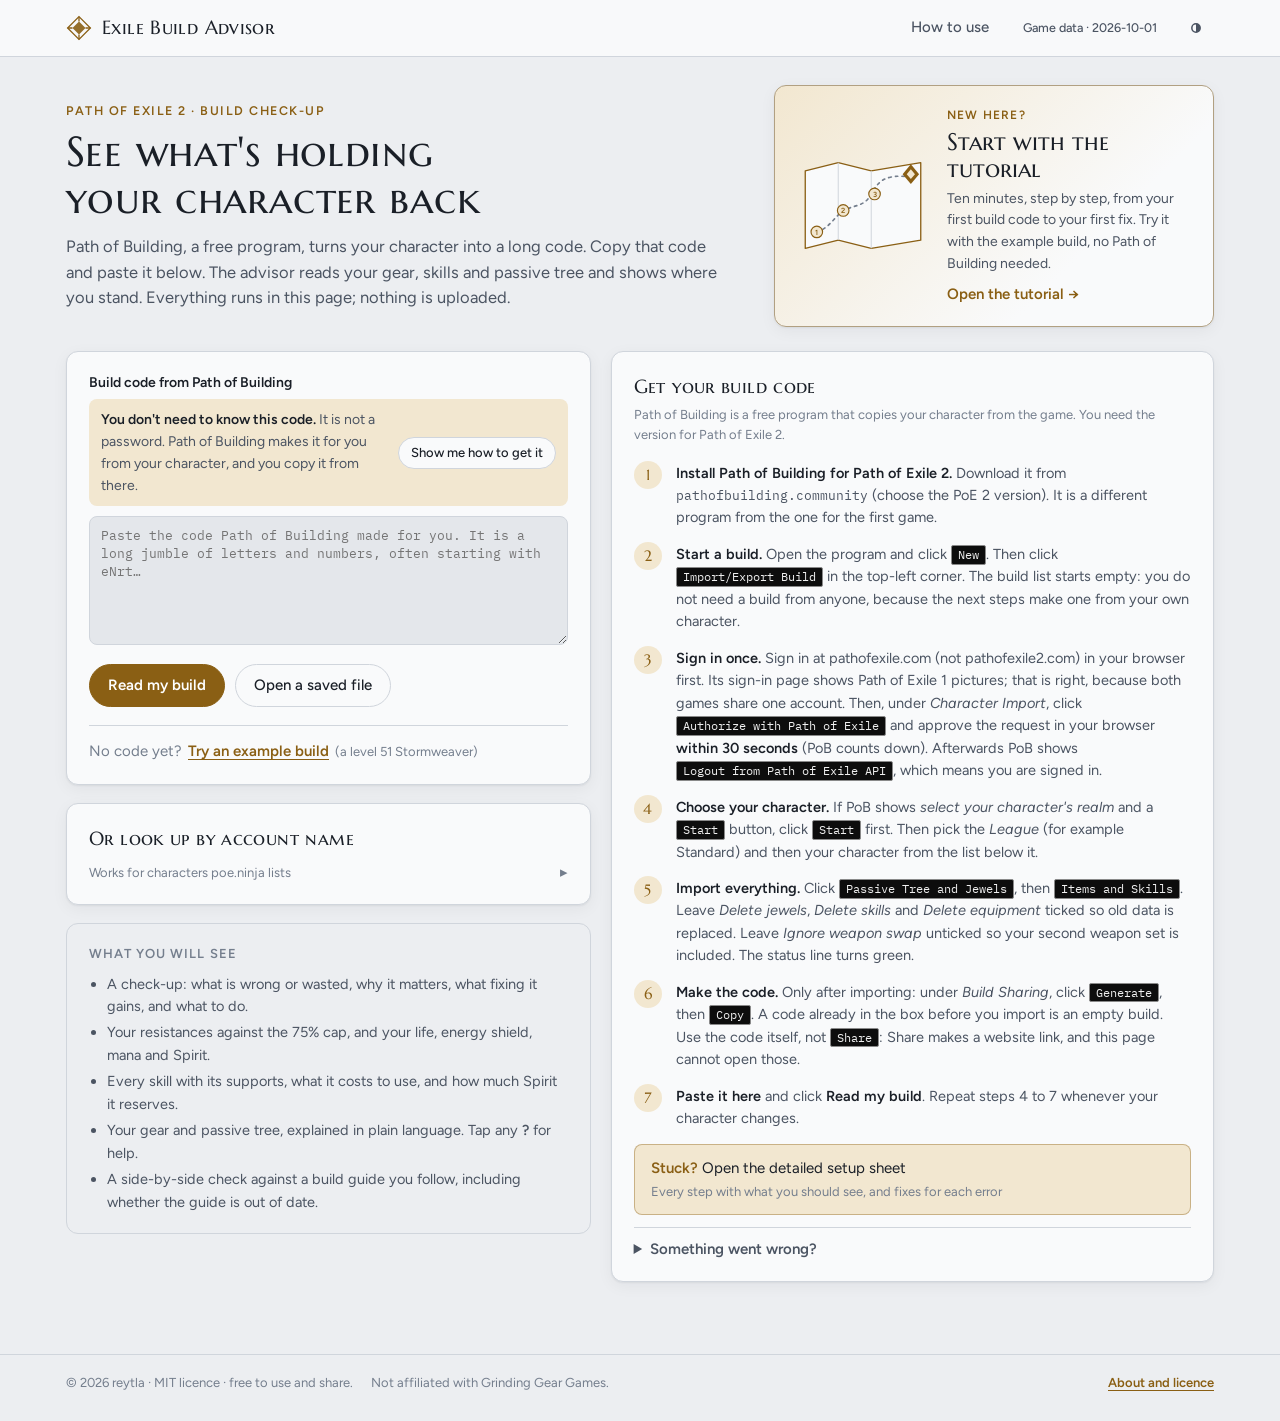
==== poe2-advisor.html @ eb704af1 "Exile Build Advisor: a build check-up for Path of Exile 2 Single-file web page that reads a Path of " ====
<!doctype html>
<html lang="en">
<!-- Exile Build Advisor. Copyright (c) 2026 reytla. MIT licence. https://github.com/reytla/exile-build-adviser -->
<head>
<meta charset="utf-8">
<meta name="viewport" content="width=device-width, initial-scale=1, viewport-fit=cover">
<title>Exile Build Advisor</title>
<meta name="author" content="reytla">
<meta name="copyright" content="© 2026 reytla. MIT licence.">
<link rel="preconnect" href="https://fonts.googleapis.com">
<link rel="preconnect" href="https://fonts.gstatic.com" crossorigin>
<link rel="stylesheet" href="https://fonts.googleapis.com/css2?family=Marcellus+SC&family=Figtree:wght@400;500;600;700&family=IBM+Plex+Mono:wght@400;500&display=swap">
<style>
/* Exile Build Advisor. Copyright (c) 2026 reytla. MIT licence. */
/* Layout: a carved-stone workbench. Sticky app bar, one centred column (max 1180px);
   the character banner is the single bold element, everything else stays quiet. */
:root {
  color-scheme: light;
  /* colour: limestone neutrals with a blue bias, brass accent, elemental hues for data */
  --stone: #eceef1;      /* page */
  --slab: #f9fafb;       /* surfaces */
  --slab-2: #e4e7eb;     /* inset fills */
  --line: #d0d5dc;
  --ink: #1a1f27;
  --ink-2: #4b5462;
  --ink-3: #747e8d;
  --brass: #8a5f14;
  --brass-hi: #a8771f;
  --brass-soft: #f2e7d0;
  --brass-ink: #ffffff;
  --good: #23743a; --good-soft: #dff0e3;
  --warn: #9a5b00; --warn-soft: #f9ecd3;
  --bad: #b02a22;  --bad-soft: #f8e0dd;
  --fire: #c94a1c; --cold: #2a6fb2; --lightning: #a98300; --chaos: #7c3fa3;
  --rare: #8f6a00; --unique: #b2541b; --magic: #2f63ad;
  --shadow: 0 1px 2px rgba(20, 26, 36, .06), 0 4px 16px rgba(20, 26, 36, .05);
  /* type */
  --display: "Marcellus SC", "Trajan Pro", "Palatino Linotype", Palatino, Georgia, serif;
  --body: "Figtree", "Segoe UI", system-ui, -apple-system, Roboto, sans-serif;
  --data: "IBM Plex Mono", ui-monospace, Consolas, "Liberation Mono", monospace;
  --r: 12px;
  --r-sm: 8px;
}
@media (prefers-color-scheme: dark) {
  :root:not([data-theme="light"]) {
    color-scheme: dark;
    --stone: #0f1217; --slab: #171b22; --slab-2: #1f242d; --line: #2c323d;
    --ink: #e9e7e2; --ink-2: #b0b6c0; --ink-3: #7f8794;
    --brass: #d9a94f; --brass-hi: #e8bd68; --brass-soft: #30271a; --brass-ink: #1b1407;
    --good: #6fca82; --good-soft: #17301e; --warn: #e8a94b; --warn-soft: #382a12; --bad: #f2786d; --bad-soft: #3b1b18;
    --fire: #f2855a; --cold: #6cb0ef; --lightning: #e6c548; --chaos: #c38ce3;
    --rare: #e6c548; --unique: #f0915a; --magic: #7fa9f0;
    --shadow: 0 1px 2px rgba(0, 0, 0, .3), 0 6px 20px rgba(0, 0, 0, .25);
  }
}
:root[data-theme="dark"] {
  color-scheme: dark;
  --stone: #0f1217; --slab: #171b22; --slab-2: #1f242d; --line: #2c323d;
  --ink: #e9e7e2; --ink-2: #b0b6c0; --ink-3: #7f8794;
  --brass: #d9a94f; --brass-hi: #e8bd68; --brass-soft: #30271a; --brass-ink: #1b1407;
  --good: #6fca82; --good-soft: #17301e; --warn: #e8a94b; --warn-soft: #382a12; --bad: #f2786d; --bad-soft: #3b1b18;
  --fire: #f2855a; --cold: #6cb0ef; --lightning: #e6c548; --chaos: #c38ce3;
  --rare: #e6c548; --unique: #f0915a; --magic: #7fa9f0;
  --shadow: 0 1px 2px rgba(0, 0, 0, .3), 0 6px 20px rgba(0, 0, 0, .25);
}

* { box-sizing: border-box; }
html { -webkit-text-size-adjust: 100%; }
body { margin: 0; background: var(--stone); color: var(--ink); font: 15px/1.55 var(--body); }
h1, h2, h3 { text-wrap: balance; margin: 0; }
p { margin: 0; }
b { font-weight: 600; }
:focus-visible { outline: 2px solid var(--brass); outline-offset: 2px; border-radius: 4px; }
@media (prefers-reduced-motion: reduce) { * { transition: none !important; animation: none !important; } }

/* ---------- app bar ---------- */
body::before { content: ""; position: fixed; inset: 0 0 auto; height: env(safe-area-inset-top, 0px); z-index: 10; background: var(--slab); }
.appbar { position: sticky; top: env(safe-area-inset-top, 0px); z-index: 5; background: color-mix(in srgb, var(--slab) 92%, transparent); backdrop-filter: blur(8px); border-bottom: 1px solid var(--line); }
.appbar-in, .page { max-width: 1180px; margin: 0 auto; padding-left: max(16px, env(safe-area-inset-left, 0px)); padding-right: max(16px, env(safe-area-inset-right, 0px)); }
.appbar-in { display: flex; align-items: center; gap: 8px; min-height: 56px; }
.brand { display: flex; align-items: center; gap: 10px; color: var(--ink); text-decoration: none; font-family: var(--display); font-size: 19px; letter-spacing: .02em; }
.sigil { width: 26px; height: 26px; color: var(--brass); flex: none; }
.appbar-gap { flex: 1; }
#dataBadge { font-size: 12.5px; }
@media (max-width: 560px) { .brand span { display: none; } #dataBadge { font-size: 11.5px; } }

/* ---------- controls ---------- */
button { font: inherit; font-weight: 500; color: var(--ink); background: var(--slab); border: 1px solid var(--line); border-radius: 999px; padding: 9px 18px; cursor: pointer; transition: background .15s, border-color .15s; }
button:hover { border-color: var(--ink-3); }
button.primary { background: var(--brass); border-color: var(--brass); color: var(--brass-ink); font-weight: 600; }
button.primary:hover { background: var(--brass-hi); border-color: var(--brass-hi); }
button.ghost { background: none; border-color: transparent; color: var(--ink-2); padding: 7px 12px; }
button.ghost:hover { background: var(--slab-2); }
button.icon { padding: 7px; display: grid; place-items: center; }
button.icon svg { width: 20px; height: 20px; }
button.linkish { background: none; border: none; padding: 0; color: var(--brass); font-weight: 600; text-decoration: underline; text-underline-offset: 3px; }
button.small { padding: 5px 12px; font-size: 13px; }
button:disabled { opacity: .5; cursor: default; }
.field-label { display: block; font-size: 13px; font-weight: 600; color: var(--ink-2); margin: 16px 0 6px; }
input[type=text], input[type=number], input[type=date], select, textarea {
  width: 100%; font: inherit; color: var(--ink); background: var(--slab-2);
  border: 1px solid var(--line); border-radius: var(--r-sm); padding: 9px 11px;
}
textarea { font-family: var(--data); font-size: 12.5px; line-height: 1.45; resize: vertical; }
input:focus, select:focus, textarea:focus { outline: 2px solid var(--brass); outline-offset: -1px; }
.help { font-size: 12.5px; color: var(--ink-3); margin-top: 5px; }
.inline { display: flex; gap: 8px; }
.inline > * { flex: 1 1 0; min-width: 0; }
.muted { color: var(--ink-3); }
.small { font-size: 13px; }
.mono { font-family: var(--data); font-size: .88em; }
.num { font-variant-numeric: tabular-nums; }

/* ---------- surfaces ---------- */
.page { padding-block: 28px 64px; }
.card { background: var(--slab); border: 1px solid var(--line); border-radius: var(--r); padding: 20px 22px; box-shadow: var(--shadow); }
.card-title { font-family: var(--display); font-size: 19px; font-weight: 400; letter-spacing: .02em; margin-bottom: 4px; }
.card.narrow { max-width: 760px; }
.section-head { display: flex; align-items: baseline; gap: 8px 12px; flex-wrap: wrap; margin-bottom: 14px; }
.section-head p { color: var(--ink-3); font-size: 13.5px; }
.stack { display: grid; gap: 18px; }
.cols-2 { display: grid; grid-template-columns: repeat(auto-fit, minmax(min(100%, 380px), 1fr)); gap: 18px; align-items: start; }
.note { border-radius: var(--r-sm); padding: 10px 12px; font-size: 14px; margin-top: 12px; border: 1px solid transparent; }
.note.info { background: var(--slab-2); }
.note.good { background: var(--good-soft); border-color: color-mix(in srgb, var(--good) 35%, transparent); }
.note.warn { background: var(--warn-soft); border-color: color-mix(in srgb, var(--warn) 35%, transparent); }
.note.bad { background: var(--bad-soft); border-color: color-mix(in srgb, var(--bad) 35%, transparent); }
.note select { margin-top: 4px; }

/* ---------- welcome ---------- */
.intro { max-width: 680px; margin-bottom: 24px; }
.eyebrow { font-size: 12.5px; font-weight: 600; text-transform: uppercase; letter-spacing: .12em; color: var(--brass); margin-bottom: 8px; }
.intro h1 { font-family: var(--display); font-weight: 400; font-size: clamp(28px, 4.4vw, 42px); line-height: 1.12; letter-spacing: .01em; margin-bottom: 12px; }
.lede { font-size: 16.5px; color: var(--ink-2); max-width: 62ch; }
.welcome-grid { display: grid; grid-template-columns: minmax(0, 1fr) minmax(0, 1.15fr); gap: 20px; align-items: start; }
@media (max-width: 880px) { .welcome-grid { grid-template-columns: minmax(0, 1fr); } }
.input-card .field-label:first-child { margin-top: 0; font-size: 14px; color: var(--ink); }
.actions { display: flex; flex-wrap: wrap; gap: 10px; margin-top: 12px; }
.expect { display: grid; gap: 8px; box-shadow: none; background: transparent; }
.expect h2 { font-size: 13px; font-weight: 600; text-transform: uppercase; letter-spacing: .08em; color: var(--ink-3); }
.expect ul { margin: 0; padding-left: 18px; display: grid; gap: 4px; color: var(--ink-2); font-size: 14.5px; }
.example-row { display: flex; flex-wrap: wrap; align-items: baseline; gap: 6px; margin-top: 18px; padding-top: 14px; border-top: 1px solid var(--line); }
.steps { list-style: none; counter-reset: step; padding: 0; margin: 16px 0 6px; display: grid; gap: 14px; }
.steps li { counter-increment: step; position: relative; padding-left: 42px; font-size: 14.5px; color: var(--ink-2); }
.steps li b { color: var(--ink); }
.steps li::before { content: counter(step); position: absolute; left: 0; top: -1px; width: 28px; height: 28px; display: grid; place-items: center; border-radius: 50%; background: var(--brass-soft); color: var(--brass); font-family: var(--display); font-size: 15px; }
/* PoB's own button labels, styled like its flat black UI so they are easy to spot */
.pob { display: inline-block; font-family: var(--data); font-size: 12px; line-height: 1.3; background: #0d0d0d; color: #f0f0f0; border: 1px solid #8a8a8a; padding: 1px 6px; border-radius: 2px; white-space: nowrap; }
.fold { margin-top: 12px; border-top: 1px solid var(--line); padding-top: 10px; }
.fold summary { cursor: pointer; font-weight: 600; color: var(--ink-2); }
.fold ul { padding-left: 18px; margin: 8px 0 0; display: grid; gap: 6px; font-size: 14px; color: var(--ink-2); }

/* ---------- banner (the bold element) ---------- */
.banner { position: relative; overflow: hidden; display: flex; flex-wrap: wrap; align-items: center; gap: 16px 22px; padding: 22px 24px; border-radius: var(--r);
  background: linear-gradient(120deg, color-mix(in srgb, var(--brass) 18%, var(--slab)) 0%, var(--slab) 55%); border: 1px solid color-mix(in srgb, var(--brass) 35%, var(--line)); box-shadow: var(--shadow); }
.banner::after { content: ""; position: absolute; right: -60px; top: -60px; width: 240px; height: 240px; border: 1.5px solid color-mix(in srgb, var(--brass) 30%, transparent); transform: rotate(45deg); pointer-events: none; }
@media (max-width: 700px) { .banner::after { display: none; } .banner { padding: 18px; } }
.crest { width: 64px; height: 64px; flex: none; display: grid; place-items: center; position: relative; }
.crest::before { content: ""; position: absolute; inset: 8px; transform: rotate(45deg); border: 1.5px solid var(--brass); background: var(--brass-soft); border-radius: 4px; }
.crest span { position: relative; font-family: var(--display); font-size: 24px; color: var(--brass); }
.banner-main { flex: 1 1 260px; min-width: 0; }
.banner-main h1 { font-family: var(--display); font-weight: 400; font-size: clamp(24px, 3.4vw, 32px); line-height: 1.15; }
.banner-meta { display: flex; flex-wrap: wrap; gap: 6px 14px; color: var(--ink-2); font-size: 14px; margin-top: 4px; }
.banner-side { display: flex; flex-wrap: wrap; gap: 10px; align-items: flex-end; position: relative; z-index: 1; }
.banner-side label { font-size: 12px; font-weight: 600; color: var(--ink-3); display: block; margin-bottom: 3px; }
.banner-side select { width: auto; max-width: 220px; padding: 6px 9px; font-size: 13.5px; }

/* ---------- tabs ---------- */
.tabs { display: flex; gap: 4px; margin: 18px 0 18px; overflow-x: auto; scrollbar-width: thin; padding-bottom: 2px; }
.tabs button { border-radius: 999px; border-color: transparent; background: none; color: var(--ink-2); padding: 8px 16px; white-space: nowrap; }
.tabs button:hover { background: var(--slab-2); }
.tabs button[aria-selected=true] { background: var(--ink); color: var(--stone); }

/* ---------- glossary hint ---------- */
.hint { display: inline-block; position: relative; vertical-align: 1px; margin-left: 4px; }
.hint > summary { list-style: none; cursor: pointer; width: 17px; height: 17px; border-radius: 50%; display: grid; place-items: center; font-size: 11px; font-weight: 700; color: var(--ink-3); border: 1px solid var(--line); background: var(--slab); text-transform: none; letter-spacing: 0; }
.hint > summary::-webkit-details-marker { display: none; }
.hint[open] > summary { background: var(--brass); color: var(--brass-ink); border-color: var(--brass); }
.hint > div { position: absolute; z-index: 4; left: -8px; top: 24px; width: min(300px, 78vw); background: var(--ink); color: var(--stone); font-size: 13px; font-weight: 400; line-height: 1.45; padding: 10px 12px; border-radius: var(--r-sm); box-shadow: var(--shadow); text-transform: none; letter-spacing: 0; }

/* ---------- overview ---------- */
.glance { display: grid; gap: 10px; }
.glance-row { display: grid; grid-template-columns: auto minmax(0, 1fr); gap: 4px 12px; align-items: start; padding: 10px 0; border-bottom: 1px solid var(--line); }
.glance-row:last-child { border-bottom: none; }
.pill { font-size: 12px; font-weight: 600; padding: 3px 10px; border-radius: 999px; white-space: nowrap; background: var(--slab-2); color: var(--ink-2); min-width: 74px; text-align: center; }
.pill.good { background: var(--good-soft); color: var(--good); }
.pill.warn { background: var(--warn-soft); color: var(--warn); }
.pill.bad { background: var(--bad-soft); color: var(--bad); }
.glance-row .t { font-weight: 600; }
.glance-row .d { grid-column: 2; color: var(--ink-2); font-size: 14px; }

.stats { display: grid; grid-template-columns: repeat(auto-fill, minmax(min(100%, 150px), 1fr)); gap: 10px; }
.stat { background: var(--slab-2); border-radius: var(--r-sm); padding: 12px 14px; }
.stat .k { font-size: 12px; font-weight: 600; color: var(--ink-3); text-transform: uppercase; letter-spacing: .07em; display: flex; align-items: center; }
.stat .v { font-family: var(--data); font-size: 22px; font-weight: 500; font-variant-numeric: tabular-nums; margin-top: 2px; }
.stat .d { font-size: 12.5px; color: var(--ink-3); }
h3.sub { font-size: 13px; font-weight: 600; text-transform: uppercase; letter-spacing: .08em; color: var(--ink-3); margin: 22px 0 10px; display: flex; align-items: center; }

/* resistance gauges: slots carved into stone, a notch at the 75% cap */
.res { display: grid; grid-template-columns: 92px minmax(0, 1fr) 118px; gap: 10px 14px; align-items: center; font-variant-numeric: tabular-nums; }
.res .nm { font-weight: 600; font-size: 14px; }
.gauge { position: relative; height: 12px; border-radius: 6px; background: var(--slab-2); box-shadow: inset 0 1px 2px rgba(0, 0, 0, .12); }
.gauge i { position: absolute; left: 0; top: 0; bottom: 0; border-radius: 6px; }
.gauge b { position: absolute; top: -4px; bottom: -4px; left: 75%; width: 2px; background: var(--ink); border-radius: 1px; }
.res .val { text-align: right; font-family: var(--data); font-size: 13.5px; }
.res .val em { font-style: normal; font-size: 12.5px; margin-left: 4px; }
@media (max-width: 480px) { .res { grid-template-columns: 74px minmax(0, 1fr) 92px; gap: 8px 10px; } }

details.more { margin-top: 16px; }
details.more summary { cursor: pointer; color: var(--ink-2); font-size: 14px; font-weight: 500; }

/* ---------- tables ---------- */
.tbl-wrap { overflow-x: auto; }
table { border-collapse: collapse; width: 100%; font-size: 14px; }
th, td { text-align: left; padding: 10px 10px; border-bottom: 1px solid var(--line); vertical-align: top; }
th { font-size: 11.5px; text-transform: uppercase; letter-spacing: .07em; color: var(--ink-3); font-weight: 600; white-space: nowrap; }
td.num, th.num { text-align: right; font-variant-numeric: tabular-nums; }
td.num { font-family: var(--data); font-size: 13px; white-space: nowrap; }
tr.dim td { opacity: .55; }
tbody tr:last-child td { border-bottom: none; }
.chip { display: inline-block; font-size: 12.5px; padding: 2px 9px; border-radius: 999px; background: var(--slab-2); border: 1px solid var(--line); margin: 2px 4px 2px 0; white-space: nowrap; }
.chip .cost { color: var(--warn); font-family: var(--data); font-size: 11.5px; }
.chip.warn { background: var(--warn-soft); border-color: color-mix(in srgb, var(--warn) 40%, transparent); }
.tag { display: inline-block; font-size: 10.5px; font-weight: 600; text-transform: uppercase; letter-spacing: .06em; padding: 1px 6px; border-radius: 4px; background: var(--slab-2); color: var(--ink-2); margin-left: 6px; vertical-align: 1px; }
.tag.brass { background: var(--brass-soft); color: var(--brass); }
.skill-name { font-weight: 600; }
.skill-sub { font-size: 12.5px; color: var(--ink-3); }

/* ---------- gear ---------- */
.gear { display: grid; grid-template-columns: repeat(auto-fill, minmax(min(100%, 260px), 1fr)); gap: 12px; }
.item { background: var(--slab); border: 1px solid var(--line); border-radius: var(--r-sm); padding: 12px 14px; font-size: 13.5px; }
.item .slot { font-size: 11.5px; font-weight: 600; color: var(--ink-3); text-transform: uppercase; letter-spacing: .07em; }
.item .nm { font-weight: 700; font-size: 15px; margin-top: 2px; }
.item.RARE .nm { color: var(--rare); }
.item.UNIQUE .nm { color: var(--unique); }
.item.MAGIC .nm { color: var(--magic); }
.item .base { color: var(--ink-2); }
.item .props { font-size: 12.5px; color: var(--ink-3); margin-top: 2px; }
.item ul { list-style: none; padding: 0; margin: 8px 0 0; display: grid; gap: 2px; }
.item li.imp { color: var(--ink-3); }
.item li.imp + li:not(.imp) { border-top: 1px dashed var(--line); margin-top: 4px; padding-top: 6px; }
.item .flag { color: var(--bad); font-size: 12.5px; font-weight: 600; margin-top: 6px; }
.item .socketed { margin-top: 8px; padding-top: 8px; border-top: 1px solid var(--line); font-size: 12.5px; color: var(--ink-2); }

/* ---------- passive tree ---------- */
.nodes { display: grid; grid-template-columns: repeat(auto-fill, minmax(min(100%, 250px), 1fr)); gap: 8px; }
.node { background: var(--slab-2); border-radius: var(--r-sm); padding: 9px 12px; font-size: 13.5px; }
.node .s { color: var(--ink-2); font-size: 12.5px; margin-top: 2px; }
.node.notable { box-shadow: inset 0 0 0 1px color-mix(in srgb, var(--brass) 45%, transparent); }
.node.keystone, .node.asc { background: var(--brass-soft); }

/* ---------- key/value ---------- */
.kv { display: grid; grid-template-columns: max-content minmax(0, 1fr); gap: 6px 18px; font-size: 14px; margin: 0; }
.kv dt { color: var(--ink-3); }
.kv dd { margin: 0; overflow-wrap: anywhere; }
.form-grid { display: grid; grid-template-columns: repeat(auto-fit, minmax(min(100%, 220px), 1fr)); gap: 0 18px; }
.prog { font-size: 13.5px; color: var(--ink-2); margin-top: 10px; }

/* ---------- check-up: findings ---------- */
.checkup-head { display: flex; flex-wrap: wrap; gap: 14px 24px; align-items: flex-end; justify-content: space-between; margin-bottom: 16px; }
.tally { display: flex; flex-wrap: wrap; gap: 8px; }
.tally .pill { min-width: 0; font-size: 13px; padding: 4px 12px; }
.filters { display: flex; flex-wrap: wrap; gap: 6px; margin-bottom: 16px; }
.filters button { border-radius: 999px; padding: 5px 12px; font-size: 13px; background: var(--slab); }
.filters button[aria-pressed=true] { background: var(--ink); color: var(--stone); border-color: var(--ink); }
.filters button .n { font-family: var(--data); font-size: 11.5px; opacity: .75; margin-left: 4px; }
.findings { display: grid; gap: 12px; }
.finding { position: relative; background: var(--slab); border: 1px solid var(--line); border-radius: var(--r); padding: 16px 20px 16px 24px; box-shadow: var(--shadow); overflow: hidden; }
.finding::before { content: ""; position: absolute; inset: 0 auto 0 0; width: 5px; background: var(--ink-3); }
.finding.bad::before { background: var(--bad); }
.finding.warn::before { background: var(--warn); }
.finding.info::before { background: var(--cold); }
.finding .top { display: flex; flex-wrap: wrap; gap: 6px 8px; align-items: center; margin-bottom: 6px; }
.finding .area { font-size: 11.5px; font-weight: 600; text-transform: uppercase; letter-spacing: .07em; color: var(--ink-3); }
.finding h3 { font-size: 16.5px; font-weight: 600; line-height: 1.35; }
.finding .rows { display: grid; grid-template-columns: 9.5em minmax(0, 1fr); gap: 6px 14px; margin-top: 10px; font-size: 14.5px; }
.finding .rows dt { color: var(--ink-3); font-size: 13px; font-weight: 600; padding-top: 1px; }
.finding .rows dd { margin: 0; color: var(--ink-2); }
.finding .rows dd ul { margin: 0; padding-left: 18px; }
.finding .rows dd li + li { margin-top: 3px; }
.finding .mods { margin-top: 4px; font-family: var(--data); font-size: 12.5px; color: var(--ink-2); }
.sev { font-size: 11.5px; font-weight: 700; padding: 2px 9px; border-radius: 999px; }
.sev.bad { background: var(--bad-soft); color: var(--bad); }
.sev.warn { background: var(--warn-soft); color: var(--warn); }
.sev.info { background: color-mix(in srgb, var(--cold) 14%, var(--slab)); color: var(--cold); }
.cert { font-size: 11.5px; color: var(--ink-3); border: 1px dashed var(--line); border-radius: 999px; padding: 1px 8px; }
.fine-list { display: flex; flex-wrap: wrap; gap: 6px; margin-top: 8px; }
.fine-list .pill { min-width: 0; }
@media (max-width: 560px) {
  .finding { padding: 14px 16px 14px 20px; }
  .finding .rows { grid-template-columns: minmax(0, 1fr); gap: 2px; }
  .finding .rows dd { margin-bottom: 8px; }
}

/* ---------- footer and licence ---------- */
.site-foot { border-top: 1px solid var(--line); margin-top: 8px; padding-block: 18px 28px; color: var(--ink-3); font-size: 13px; }
.site-foot .in { max-width: 1180px; margin: 0 auto; padding-left: max(16px, env(safe-area-inset-left, 0px)); padding-right: max(16px, env(safe-area-inset-right, 0px)); display: flex; flex-wrap: wrap; gap: 6px 18px; align-items: center; }
.site-foot .gap { flex: 1; }
.licence { font-size: 14.5px; }
.licence h3 { font-family: var(--display); font-weight: 400; font-size: 16px; margin: 20px 0 6px; }
.licence p + p { margin-top: 8px; }
.licence .legal { background: var(--slab-2); border-radius: var(--r-sm); padding: 14px 16px; font-size: 13.5px; color: var(--ink-2); }

/* ---------- stage 3: goals, ranking, actions, prices ---------- */
a.btn { display: inline-block; font-weight: 600; color: var(--brass-ink); background: var(--brass); border: 1px solid var(--brass); border-radius: 999px; padding: 6px 14px; text-decoration: none; }
a.btn:hover { background: var(--brass-hi); border-color: var(--brass-hi); }
a.btn.small { font-size: 13px; padding: 5px 12px; }
.trade { display: flex; flex-wrap: wrap; align-items: center; gap: 4px 10px; margin-top: 8px; }
.finding ul.craft { margin-top: 8px; color: var(--ink-3); font-size: 13.5px; }
.rank { font-family: var(--data); font-weight: 500; font-size: 13px; color: var(--brass); min-width: 2.2em; }
.meter { margin-left: auto; display: inline-flex; gap: 3px; }
.meter i { width: 14px; height: 6px; border-radius: 3px; background: var(--slab-2); border: 1px solid var(--line); }
.meter i.on { background: var(--brass); border-color: var(--brass); }
.seg { display: inline-flex; flex-wrap: wrap; border: 1px solid var(--line); border-radius: 999px; padding: 2px; background: var(--slab); gap: 2px; }
.seg button { border: none; background: none; padding: 5px 12px; font-size: 13px; color: var(--ink-2); }
.seg button[aria-checked=true] { background: var(--ink); color: var(--stone); }
.toolbar { display: flex; flex-wrap: wrap; gap: 8px 16px; align-items: center; margin-bottom: 14px; }
.card.goals { margin-bottom: 20px; }
.card.goals > summary { cursor: pointer; display: flex; flex-wrap: wrap; align-items: baseline; gap: 4px 14px; list-style: none; }
.card.goals > summary::-webkit-details-marker { display: none; }
.card.goals > summary::after { content: "▾"; margin-left: auto; color: var(--ink-3); }
.card.goals:not([open]) > summary::after { content: "▸"; }
.goal-grid { display: grid; gap: 10px 24px; grid-template-columns: repeat(auto-fit, minmax(min(100%, 330px), 1fr)); }
.goal { display: grid; gap: 8px; align-content: start; padding: 10px 0; border-bottom: 1px solid var(--line); }
.goal .seg { justify-self: start; }
.prices { display: grid; gap: 2px; margin-top: 12px; }
.price-row { display: flex; flex-wrap: wrap; gap: 6px 16px; align-items: center; justify-content: space-between; padding: 8px 0; border-bottom: 1px solid var(--line); }
.price-row label { display: grid; gap: 1px; flex: 1 1 260px; }
.price-row input { width: 110px; }

/* ---------- stage 4: guide comparison ---------- */
.guide-cols { align-items: start; }
.guide-results { display: grid; gap: 18px; margin-top: 18px; }
.guide-meta.stale { border-color: color-mix(in srgb, var(--bad) 45%, var(--line)); }
.chip.add { background: var(--brass-soft); border-color: color-mix(in srgb, var(--brass) 35%, transparent); color: var(--brass); }
.asc-order { margin: 0; padding-left: 22px; display: grid; gap: 6px; }
.asc-order li.done { color: var(--ink-3); }
.steps.compact li { font-size: 14px; }

/* ---------- stage 5: account lookup ---------- */
.card.lookup > summary { cursor: pointer; display: flex; flex-wrap: wrap; align-items: baseline; gap: 4px 12px; list-style: none; }
.card.lookup > summary::-webkit-details-marker { display: none; }
.card.lookup > summary::after { content: "▸"; margin-left: auto; color: var(--ink-3); }
.card.lookup[open] > summary::after { content: "▾"; }
pre.code { background: var(--slab-2); border: 1px solid var(--line); border-radius: var(--r-sm); padding: 12px; font: 12px/1.5 var(--data); overflow-x: auto; white-space: pre; margin: 8px 0 0; max-height: 260px; }

/* ---------- tutorial ---------- */
.newhere { display: flex; flex-wrap: wrap; align-items: center; gap: 8px; margin-bottom: 12px; }
.newhere .pill { min-width: 0; background: var(--brass-soft); color: var(--brass); }
.tut { display: grid; grid-template-columns: 220px minmax(0, 1fr); gap: 22px; align-items: start; }
.tut-toc { position: sticky; top: calc(env(safe-area-inset-top, 0px) + 72px); padding: 16px 18px; }
.tut-toc ol { margin: 0; padding-left: 20px; display: grid; gap: 6px; font-size: 14px; }
.tut-toc a { color: var(--ink-2); text-decoration: none; }
.tut-toc a:hover { color: var(--brass); text-decoration: underline; }
.tut-body { display: grid; gap: 18px; min-width: 0; }
.tut-sec { scroll-margin-top: calc(env(safe-area-inset-top, 0px) + 72px); }
.tut-sec > p, .tut-sec .tut-list { max-width: 70ch; }
.tut-sec > p + p { margin-top: 10px; }
.tut-sec .card-title { display: flex; align-items: center; gap: 10px; margin-bottom: 10px; }
.tut-n { display: grid; place-items: center; width: 30px; height: 30px; border-radius: 50%; background: var(--brass); color: var(--brass-ink); font-size: 15px; flex: none; }
.tut-list { padding-left: 20px; margin: 8px 0; display: grid; gap: 6px; }
.tip { margin-top: 14px; padding: 10px 14px; border-radius: var(--r-sm); background: var(--brass-soft); color: var(--ink); font-size: 14px; }
.tut-demo { margin: 12px 0 16px; }
.btn.fake { display: inline-block; margin-top: 8px; font-weight: 600; color: var(--brass-ink); background: var(--brass); border-radius: 999px; padding: 5px 12px; font-size: 13px; }
.tut-legend { display: grid; grid-template-columns: max-content minmax(0, 1fr); gap: 10px 16px; align-items: center; margin: 0 0 12px; font-size: 14px; }
.tut-legend dt { display: flex; flex-wrap: wrap; gap: 4px; align-items: center; font-weight: 600; color: var(--ink-2); }
.tut-legend dd { margin: 0; color: var(--ink-2); }
.tut-words { font-size: 14.5px; gap: 8px 20px; }
.tut-words dt { font-weight: 600; color: var(--ink); }
@media (max-width: 860px) {
  .tut { grid-template-columns: minmax(0, 1fr); }
  .tut-toc { position: static; }
  .tut-toc ol { grid-template-columns: repeat(auto-fit, minmax(150px, 1fr)); }
}
@media (max-width: 520px) {
  .tut-legend, .tut-words { grid-template-columns: minmax(0, 1fr); gap: 4px; }
  .tut-legend dd, .tut-words dd { margin-bottom: 8px; }
}
.appbar button { white-space: nowrap; }
@media (max-width: 420px) { #tutLink, #dataLink { padding-left: 8px; padding-right: 8px; font-size: 13px; } #dataBadge { font-size: 11px; } }

/* ---------- welcome hero with tutorial card ---------- */
.hero { display: grid; grid-template-columns: minmax(0, 1fr) minmax(300px, 440px); gap: 20px 40px; align-items: center; margin-bottom: 24px; }
.hero .intro { margin-bottom: 0; }
.tut-card { display: flex; align-items: center; gap: 18px; text-align: left; padding: 20px 22px; border-radius: var(--r); border: 1px solid color-mix(in srgb, var(--brass) 45%, var(--line));
  background: linear-gradient(135deg, var(--brass-soft), var(--slab) 70%); box-shadow: var(--shadow); color: var(--ink); font-weight: 400; transition: transform .15s, box-shadow .15s, border-color .15s; }
.tut-card:hover { border-color: var(--brass); transform: translateY(-2px); box-shadow: 0 2px 4px rgba(20, 26, 36, .08), 0 10px 28px rgba(20, 26, 36, .10); }
.tut-art { width: 132px; flex: none; height: auto; }
.tut-art .map { fill: var(--slab); stroke: var(--brass); stroke-width: 1.6; stroke-linejoin: round; }
.tut-art .fold-line { fill: none; stroke: var(--line); stroke-width: 1.2; }
.tut-art .trail { fill: none; stroke: var(--ink-3); stroke-width: 2; stroke-dasharray: 3 5; stroke-linecap: round; }
.tut-art .wp { fill: var(--brass-soft); stroke: var(--brass); stroke-width: 1.4; }
.tut-art text { fill: var(--brass); font: 600 9px var(--body); text-anchor: middle; }
.tut-art .goal { fill: var(--brass); }
.tut-art .goal-in { fill: var(--brass-soft); }
.tut-copy { display: grid; gap: 4px; min-width: 0; }
.tut-kicker { font-size: 12px; font-weight: 600; text-transform: uppercase; letter-spacing: .1em; color: var(--brass); }
.tut-title { font-family: var(--display); font-size: 24px; line-height: 1.15; }
.tut-sub { font-size: 14px; color: var(--ink-2); }
.tut-go { margin-top: 4px; font-weight: 600; color: var(--brass); }
.tut-card:hover .tut-go { text-decoration: underline; text-underline-offset: 3px; }
@media (max-width: 900px) { .hero { grid-template-columns: minmax(0, 1fr); } .tut-card { max-width: 560px; } }
@media (max-width: 440px) { .tut-card { flex-direction: column; align-items: flex-start; } .tut-art { width: 120px; } }

/* ---------- setup sheet inside the app (markup from docs/pob-setup.html) ---------- */
.setup-cta { display: grid; gap: 2px; width: 100%; text-align: left; margin-top: 14px; padding: 12px 16px; border-radius: var(--r-sm);
  background: var(--brass-soft); border: 1px solid color-mix(in srgb, var(--brass) 40%, transparent); color: var(--ink); font-weight: 400; }
.setup-cta:hover { border-color: var(--brass); }
.setup-cta b { color: var(--brass); }
.sheet { max-width: 760px; margin: 10px auto 0; display: grid; gap: 22px; }
.sheet h1 { font-family: var(--display); font-weight: 400; font-size: clamp(28px, 4.4vw, 40px); line-height: 1.1; }
.sheet h2 { font-family: var(--display); font-weight: 400; font-size: 21px; }
.sheet .lede { margin-top: 10px; }
.sheet .facts { display: flex; flex-wrap: wrap; gap: 8px; margin-top: 14px; }
.sheet .facts span { font-size: 13px; padding: 4px 11px; border-radius: 999px; background: var(--slab); border: 1px solid var(--line); color: var(--ink-2); }
.sheet .facts b { color: var(--ink); }
.sheet .part { background: var(--slab); border: 1px solid var(--line); border-radius: var(--r); padding: 20px 22px; box-shadow: var(--shadow); }
.sheet .part-head { display: flex; flex-wrap: wrap; align-items: baseline; gap: 4px 12px; margin-bottom: 14px; }
.sheet .part-head .when { font-size: 13px; color: var(--ink-3); }
.sheet ol.steps { list-style: none; margin: 0; padding: 0; display: grid; gap: 16px; counter-reset: none; }
.sheet ol.steps > li { position: relative; padding-left: 44px; font-size: 15px; color: var(--ink); counter-increment: none; }
.sheet ol.steps > li::before { content: attr(data-n); position: absolute; left: 0; top: -2px; width: 30px; height: 30px; display: grid; place-items: center;
  border-radius: 50%; background: var(--brass); color: var(--brass-ink); font-family: var(--display); font-size: 15px; }
.sheet .do { font-weight: 600; }
.sheet .see { margin-top: 6px; font-size: 14px; color: var(--ink-2); }
.sheet .see::before { content: "You should see: "; font-weight: 600; color: var(--good); }
.sheet .note { margin-top: 6px; padding: 0; border: none; background: none; border-radius: 0; font-size: 14px; color: var(--ink-2); }
.sheet .msg { font-family: var(--data); font-size: .88em; color: var(--ink); background: var(--slab-2); padding: 1px 6px; border-radius: 3px; }
.sheet .timer { margin-top: 10px; padding: 10px 14px; border-radius: var(--r-sm); background: var(--warn-soft); border: 1px solid color-mix(in srgb, var(--warn) 35%, transparent); font-size: 14.5px; }
.sheet .timer b { color: var(--warn); }
.sheet .dl { display: inline-block; margin-top: 8px; padding: 7px 14px; border-radius: 999px; background: var(--brass); color: var(--brass-ink); text-decoration: none; font-weight: 600; font-size: 14px; }
.sheet .dl:hover { background: var(--brass-hi); }
.sheet .tbl { overflow-x: auto; }
.sheet .fix { width: 100%; border-collapse: collapse; font-size: 14.5px; }
.sheet .fix th { text-align: left; font-size: 12px; text-transform: uppercase; letter-spacing: .07em; color: var(--ink-3); font-weight: 600; padding: 0 10px 8px 0; border-bottom: 1px solid var(--line); background: none; }
.sheet .fix td { padding: 10px 10px 10px 0; border-bottom: 1px solid var(--line); vertical-align: top; color: var(--ink-2); }
.sheet .fix tr:last-child td { border-bottom: none; }
.sheet .fix td:first-child { color: var(--ink); font-weight: 600; width: 40%; }
@media (max-width: 520px) {
  .sheet .part { padding: 16px; }
  .sheet ol.steps > li { padding-left: 40px; }
  .sheet .fix, .sheet .fix tbody, .sheet .fix tr, .sheet .fix td { display: block; width: 100%; }
  .sheet .fix thead { display: none; }
  .sheet .fix td { border-bottom: none; padding: 2px 0; }
  .sheet .fix tr { border-bottom: 1px solid var(--line); padding: 10px 0; }
}

.code-help { display: flex; flex-wrap: wrap; align-items: center; justify-content: space-between; gap: 8px 14px; margin: 2px 0 10px; padding: 10px 12px;
  border-radius: var(--r-sm); background: var(--brass-soft); font-size: 14px; color: var(--ink-2); }
.code-help p { flex: 1 1 240px; }
.code-help b { color: var(--ink); }

</style>
</head>
<body>
<header class="appbar">
  <div class="appbar-in">
    <a class="brand" href="#" id="homeLink" aria-label="Exile Build Advisor, start page">
      <svg class="sigil" viewBox="0 0 32 32" aria-hidden="true"><path d="M16 2 30 16 16 30 2 16Z" fill="none" stroke="currentColor" stroke-width="1.6"/><path d="M16 8 24 16 16 24 8 16Z" fill="currentColor" opacity=".9"/><path d="M16 2v6M16 24v6M2 16h6M24 16h6" stroke="currentColor" stroke-width="1.6"/></svg>
      <span>Exile Build Advisor</span>
    </a>
    <span class="appbar-gap"></span>
    <button type="button" class="ghost" id="tutLink" title="A step-by-step guide for new players">How to use</button>
    <button type="button" class="ghost" id="dataLink" title="Which game data this page uses"><span id="dataBadge">Game data</span></button>
    <button type="button" class="ghost icon" id="themeBtn" aria-label="Switch colour theme" title="Switch colour theme">
      <svg viewBox="0 0 24 24" aria-hidden="true"><circle cx="12" cy="12" r="5" fill="none" stroke="currentColor" stroke-width="1.8"/><path d="M12 7a5 5 0 0 1 0 10Z" fill="currentColor"/></svg>
    </button>
  </div>
</header>

<div class="page">
  <!-- ================= welcome: no build loaded ================= -->
  <section id="welcome" class="welcome">
    <div class="hero">
      <div class="intro">
        <p class="eyebrow">Path of Exile 2 · build check-up</p>
        <h1>See what's holding your character back</h1>
        <p class="lede">Path of Building, a free program, turns your character into a long code. Copy that code and paste it below. The advisor reads your gear, skills and passive tree and shows where you stand. Everything runs in this page; nothing is uploaded.</p>
      </div>
      <button type="button" class="tut-card" id="tutLink2" aria-label="New here? Open the 10-minute tutorial">
        <svg class="tut-art" viewBox="0 0 160 120" aria-hidden="true">
          <path class="map" d="M10 18 50 8l40 10 60-10v94l-60 10-40-10-40 10Z"/>
          <path class="fold-line" d="M50 8v94M90 18v94"/>
          <path class="trail" d="M24 92c14-4 20-16 30-24s24-6 32-16 10-22 26-26 22 2 28-4"/>
          <circle class="wp" cx="24" cy="92" r="7"/><text x="24" y="95.5">1</text>
          <circle class="wp" cx="56" cy="66" r="7"/><text x="56" y="69.5">2</text>
          <circle class="wp" cx="94" cy="46" r="7"/><text x="94" y="49.5">3</text>
          <path class="goal" d="M138 10 148 22 138 34 128 22Z"/><path class="goal-in" d="M138 16 143 22 138 28 133 22Z"/>
        </svg>
        <span class="tut-copy">
          <span class="tut-kicker">New here?</span>
          <span class="tut-title">Start with the tutorial</span>
          <span class="tut-sub">Ten minutes, step by step, from your first build code to your first fix. Try it with the example build, no Path of Building needed.</span>
          <span class="tut-go">Open the tutorial <span aria-hidden="true">→</span></span>
        </span>
      </button>
    </div>

    <div class="welcome-grid">
      <div class="stack">
      <div class="card input-card">
        <label class="field-label" for="code">Build code from Path of Building</label>
        <div class="code-help"><p><b>You don't need to know this code.</b> It is not a password. Path of Building makes it for you from your character, and you copy it from there.</p>
          <button type="button" class="small" id="setupLink3">Show me how to get it</button></div>
        <textarea id="code" rows="6" spellcheck="false" placeholder="Paste the code Path of Building made for you. It is a long jumble of letters and numbers, often starting with eNrt…"></textarea>
        <div class="actions">
          <button type="button" class="primary" id="decodeBtn">Read my build</button>
          <input type="file" id="codeFile" accept=".txt,.xml,text/plain" hidden>
          <button type="button" id="codeFileBtn">Open a saved file</button>
        </div>
        <div id="charMsg" aria-live="polite"></div>
        <div class="example-row">
          <span class="muted">No code yet?</span>
          <button type="button" class="linkish" id="exampleBtn">Try an example build</button>
          <span class="muted small">(a level 51 Stormweaver)</span>
        </div>
      </div>
      <details class="card lookup" id="lookupBox">
        <summary><span class="card-title">Or look up by account name</span><span class="small muted">Works for characters poe.ninja lists</span></summary>
        <p class="small muted" style="margin:8px 0 4px">This asks poe.ninja for your character. It only knows characters with a <b>public profile</b> that it has picked up in its league snapshot. If it does not work, the page explains why; the build code on the right always works.</p>
        <div class="form-grid">
          <div><label class="field-label" for="luAccount">Account name</label><input type="text" id="luAccount" placeholder="Name#1234" autocomplete="off" spellcheck="false"></div>
          <div><label class="field-label" for="luName">Character name</label><input type="text" id="luName" autocomplete="off" spellcheck="false"></div>
          <div><label class="field-label" for="luLeague">League</label><select id="luLeague"></select></div>
          <div id="luOtherRow" hidden><label class="field-label" for="luOther">League name</label><input type="text" id="luOther" placeholder="as shown on poe.ninja"></div>
        </div>
        <div class="actions"><button type="button" class="primary" id="luBtn">Look up</button></div>
        <div id="luMsg" aria-live="polite"></div>
        <details class="fold">
          <summary>Advanced: use your own proxy</summary>
          <p class="small">Web pages may only read another site's data when that site allows it, and poe.ninja does not. A small proxy of your own fixes this. Free option: create a Cloudflare Worker, paste the code below, deploy it, and enter its address here followed by <span class="mono">?url=</span>.</p>
          <label class="field-label" for="luProxy">Proxy address</label>
          <input type="text" id="luProxy" placeholder="https://your-worker.your-name.workers.dev/?url=" spellcheck="false">
          <div class="actions"><button type="button" class="small" id="luCopy">Copy the Worker code</button><span class="small muted" id="luCopied" aria-live="polite"></span></div>
          <pre class="code" id="luWorker"></pre>
        </details>
      </details>
      <div class="card expect">
        <h2>What you will see</h2>
        <ul>
          <li>A check-up: what is wrong or wasted, why it matters, what fixing it gains, and what to do.</li>
          <li>Your resistances against the 75% cap, and your life, energy shield, mana and Spirit.</li>
          <li>Every skill with its supports, what it costs to use, and how much Spirit it reserves.</li>
          <li>Your gear and passive tree, explained in plain language. Tap any <b>?</b> for help.</li>
          <li>A side-by-side check against a build guide you follow, including whether the guide is out of date.</li>
        </ul>
      </div>
      </div>

      <div class="card guide">
        <h2 class="card-title">Get your build code</h2>
        <p class="muted small">Path of Building is a free program that copies your character from the game. You need the version for Path of Exile 2.</p>
        <ol class="steps">
          <li><b>Install Path of Building for Path of Exile 2.</b> Download it from <span class="mono">pathofbuilding.community</span> (choose the PoE&nbsp;2 version). It is a different program from the one for the first game.</li>
          <li><b>Start a build.</b> Open the program and click <span class="pob">New</span>. Then click <span class="pob">Import/Export Build</span> in the top-left corner. The build list starts empty: you do not need a build from anyone, because the next steps make one from your own character.</li>
          <li><b>Sign in once.</b> Sign in at pathofexile.com (not pathofexile2.com) in your browser first. Its sign-in page shows Path of Exile 1 pictures; that is right, because both games share one account. Then, under <i>Character Import</i>, click <span class="pob">Authorize with Path of Exile</span> and approve the request in your browser <b>within 30 seconds</b> (PoB counts down). Afterwards PoB shows <span class="pob">Logout from Path of Exile API</span>, which means you are signed in.</li>
          <li><b>Choose your character.</b> If PoB shows <i>select your character's realm</i> and a <span class="pob">Start</span> button, click <span class="pob">Start</span> first. Then pick the <i>League</i> (for example Standard) and then your character from the list below it.</li>
          <li><b>Import everything.</b> Click <span class="pob">Passive Tree and Jewels</span>, then <span class="pob">Items and Skills</span>. Leave <i>Delete jewels</i>, <i>Delete skills</i> and <i>Delete equipment</i> ticked so old data is replaced. Leave <i>Ignore weapon swap</i> unticked so your second weapon set is included. The status line turns green.</li>
          <li><b>Make the code.</b> Only after importing: under <i>Build Sharing</i>, click <span class="pob">Generate</span>, then <span class="pob">Copy</span>. A code already in the box before you import is an empty build. Use the code itself, not <span class="pob">Share</span>: Share makes a website link, and this page cannot open those.</li>
          <li><b>Paste it here</b> and click <b>Read my build</b>. Repeat steps 4 to 7 whenever your character changes.</li>
        </ol>
        <button type="button" class="setup-cta" id="setupLink"><span><b>Stuck?</b> Open the detailed setup sheet</span><span class="small muted">Every step with what you should see, and fixes for each error</span></button>
        <details class="fold">
          <summary>Something went wrong?</summary>
          <ul>
            <li><b>The character list is empty:</b> check the League box. Characters in an event league only show when that league is chosen.</li>
            <li><b>"Could not decompress the code":</b> the code was cut off. Click <span class="pob">Copy</span> again and paste the whole thing.</li>
            <li><b>The code is very long:</b> that is normal. Codes are often 10,000 characters or more.</li>
            <li><b>The account lookup did not work:</b> that is common. It needs a public profile and a character poe.ninja has picked up. Use the build code instead.</li>
            <li><b>The page says the passive tree is a different version:</b> open <i>Game data</i> at the top right and refresh it.</li>
          </ul>
        </details>
      </div>
    </div>
  </section>

  <!-- ================= tutorial ================= -->
  <section id="tutorialPage" hidden>
    <button type="button" class="ghost" id="tutBack">← Back</button>
    <div class="intro" style="margin-top:10px">
      <p class="eyebrow">Tutorial · about 10 minutes</p>
      <h1>How to use the advisor</h1>
      <p class="lede">New to Path of Exile 2 or to build tools? Start here. This walks you from "I have a character" to "I know what to fix next", one step at a time. You can try every step with the example build.</p>
      <div class="actions"><button type="button" class="primary" id="tutExample">Open the example build</button><span class="small muted">You can come back here at any time with <b>How to use</b> at the top.</span></div>
    </div>

    <div class="tut">
      <nav class="tut-toc card" aria-label="Tutorial sections">
        <p class="field-label" style="margin-top:0">On this page</p>
        <ol>
          <li><a href="#t-what" data-jump>What it does</a></li>
          <li><a href="#t-need" data-jump>What you need</a></li>
          <li><a href="#t-in" data-jump>Get your build in</a></li>
          <li><a href="#t-read" data-jump>Read the check-up</a></li>
          <li><a href="#t-goals" data-jump>Tell it what you want</a></li>
          <li><a href="#t-act" data-jump>Act on a fix</a></li>
          <li><a href="#t-guide" data-jump>Compare with a guide</a></li>
          <li><a href="#t-fresh" data-jump>Keep it up to date</a></li>
          <li><a href="#t-words" data-jump>Words you will meet</a></li>
          <li><a href="#t-faq" data-jump>Questions</a></li>
        </ol>
      </nav>

      <div class="tut-body">
        <section class="card tut-sec" id="t-what">
          <h2 class="card-title"><span class="tut-n">1</span>What it does</h2>
          <p>The advisor reads your character (gear, skills and passive tree) and points out what is holding it back: resistances that are too low, gems and passives that do nothing, mana that runs out, and more. For each problem it says <b>why</b> it matters, <b>what fixing it gains</b>, <b>what it costs</b> and <b>what to do</b>, and it puts the best-value fixes first.</p>
          <p>Everything happens inside this page on your computer. Nothing is uploaded, and there is no account to make.</p>
        </section>

        <section class="card tut-sec" id="t-need">
          <h2 class="card-title"><span class="tut-n">2</span>What you need</h2>
          <ul class="tut-list">
            <li>A Path of Exile 2 character, at any level. You do not need a build file from anyone else: Path of Building makes one from your character.</li>
            <li><b>Path of Building for Path of Exile 2</b>, a free program that copies your character from the game. Get it from <span class="mono">pathofbuilding.community</span> and choose the PoE&nbsp;2 version. Players call it "PoB".</li>
            <li>Optional: a build guide you follow (for example from maxroll.gg) and a rough idea of prices on the trade site.</li>
          </ul>
          <div class="tip"><b>Tip:</b> no PoB yet? Click <b>Open the example build</b> above to see everything first, then come back.</div>
        </section>

        <section class="card tut-sec" id="t-in">
          <h2 class="card-title"><span class="tut-n">3</span>Get your build in</h2>
          <p>There are three ways. The first one always works.</p>
          <div class="tip"><b>First time with Path of Building?</b> <button type="button" class="linkish" id="setupLink2">Open the setup sheet</button>: it covers installing, signing in and copying the code, with a check after every step.</div>
          <h3 class="sub">A. Paste a build code from Path of Building (recommended)</h3>
          <ol class="steps">
            <li><b>Open PoB</b>, click <span class="pob">New</span>, then <span class="pob">Import/Export Build</span>. An empty build list is normal.</li>
            <li><b>Sign in once.</b> Sign in at pathofexile.com in your browser first, then click <span class="pob">Authorize with Path of Exile</span> and approve in the browser within 30 seconds. Afterwards PoB shows <span class="pob">Logout from Path of Exile API</span>.</li>
            <li><b>Pick your league and character</b>, then click <span class="pob">Passive Tree and Jewels</span> and <span class="pob">Items and Skills</span>.</li>
            <li><b>Optional but useful:</b> in PoB's Skills tab, set your main attack or spell as the <i>Main Skill</i>. Then the advisor can talk about damage and mana for that skill.</li>
            <li><b>Under Build Sharing</b> click <span class="pob">Generate</span>, then <span class="pob">Copy</span>. Not <span class="pob">Share</span>: that makes a web link the advisor cannot open.</li>
            <li><b>Paste</b> into "Your build code" on the start screen and click <b>Read my build</b>.</li>
          </ol>
          <h3 class="sub">B. Open a saved file</h3>
          <p>Click <b>Open a saved file</b> to load a build you saved in Path of Building (an <span class="mono">.xml</span> file in the Builds folder in Documents), or a text file with a code in it. The Builds folder stays empty until you click <i>Save</i> in PoB; you don't need it for method A.</p>
          <h3 class="sub">C. Look up by account name</h3>
          <p>Type your account name (like <span class="mono">Name#1234</span>), character name and league. This asks the website poe.ninja for your character. It often does not work: poe.ninja only knows characters with a <b>public profile</b> that it has picked up, and it does not let other web pages read its data unless you set up a small proxy (see <i>Advanced</i> in that box). If it fails, the page tells you why. Use method A.</p>
          <div class="tip"><b>Several versions in one code?</b> Some codes hold more than one passive tree, skill set or item set. Pickers appear in the banner at the top so you can choose which one to review.</div>
        </section>

        <section class="card tut-sec" id="t-read">
          <h2 class="card-title"><span class="tut-n">4</span>Read the check-up</h2>
          <p>After your build loads, the <b>Check-up</b> tab opens. Each problem is a card like this one (from the example build):</p>
          <article class="finding bad tut-demo" aria-label="Example finding">
            <div class="top"><span class="rank">#1</span><span class="sev bad">Fix now</span><span class="area">Resistances</span>
              <span class="meter" role="img" aria-label="Value 5 of 5"><i class="on"></i><i class="on"></i><i class="on"></i><i class="on"></i><i class="on"></i></span></div>
            <h3>Cold resistance is 21%, 54 below the cap</h3>
            <dl class="rows">
              <dt>Why</dt><dd>Below the 75% cap you take more cold damage than you need to.</dd>
              <dt>What it gains</dt><dd>Capping it means about 68% less cold damage taken.</dd>
              <dt>Cost</dt><dd>≈ 10 exalted · a short trade or task</dd>
              <dt>What to do</dt><dd><ul><li>Find +54% Cold Resistance in total on gear.</li></ul><span class="btn small fake">Search: Helmet with 30%+ cold resistance ↗</span></dd>
            </dl>
          </article>
          <dl class="tut-legend">
            <dt><span class="rank">#1</span></dt><dd>Its place in the ranking. Lower numbers give you the most for the least.</dd>
            <dt><span class="sev bad">Fix now</span> <span class="sev warn">Worth doing</span> <span class="sev info">Tip</span></dt><dd>How serious it is. Start with "Fix now".</dd>
            <dt><span class="meter"><i class="on"></i><i class="on"></i><i class="on"></i><i></i><i></i></span></dt><dd>How much it helps what you care about, compared with the other cards.</dd>
            <dt><span class="cert">probably</span> <span class="cert">check this</span></dt><dd>"Probably" means very likely. "Check this" means the page cannot be sure: look in the game or in PoB before acting.</dd>
            <dt>unknown</dt><dd>The page never guesses. When something cannot be worked out from your build or the game data, it says <i>unknown</i>.</dd>
          </dl>
          <p>Use the area buttons (Resistances, Skills, Gear…) to filter, and <b>Most serious first</b> if you prefer that order. Areas with no problems are listed at the bottom in green.</p>
          <p>The other tabs describe your character: <b>Overview</b> (resistances and key numbers), <b>Skills</b> (each skill, its supports, cost and Spirit), <b>Gear</b> and <b>Passive tree</b>. Tap any <b>?</b> for a short explanation.</p>
        </section>

        <section class="card tut-sec" id="t-goals">
          <h2 class="card-title"><span class="tut-n">5</span>Tell it what you want</h2>
          <h3 class="sub">What matters to you</h3>
          <p>At the top of the check-up, rate Damage, Survivability, Mana, Ease of play and Progression from <i>Not</i> to <i>Most</i>. The ranking changes straight away. Dying a lot? Set Survivability to <i>Most</i>.</p>
          <h3 class="sub">Your details tab</h3>
          <ul class="tut-list">
            <li><b>League:</b> Standard, or the event league's name. Trade links search this league.</li>
            <li><b>Budget</b> and <b>spare currency</b> (one per line, like <span class="mono">12 exalted</span>): cards then say "over your budget" or "your spare currency covers it".</li>
            <li><b>Items in your stash:</b> in the game, hover an item and press <b>Ctrl+C</b>, then paste here. If one of them fixes a problem, the card says "In your stash".</li>
            <li><b>Prices:</b> prices change every day, so you enter them. Look up a few items on the trade site and type the price in Exalted Orbs. Blank means unknown, and the cost then shows "price unknown".</li>
          </ul>
          <p class="small muted">All of this is saved in your browser only.</p>
        </section>

        <section class="card tut-sec" id="t-act">
          <h2 class="card-title"><span class="tut-n">6</span>Act on a fix</h2>
          <h3 class="sub">Buying an item</h3>
          <ol class="steps">
            <li>Click a brass <b>Search</b> button on a card. The official trade site opens with the filters filled in (it may ask you to sign in).</li>
            <li>The text beside the button says which item it replaces and what it keeps. Add any other stats you want on the trade site.</li>
            <li>Buy it. For "Instant Buyout" listings, click <i>Secure Item</i> on the site; the game takes you to the seller's hideout, where you buy it from their merchant. This needs the asynchronous trade feature, unlocked in Act 4 at Kingsmarch. For other listings, message the seller in the game.</li>
            <li>Equip it, then make a new code in PoB and read it again to see the difference.</li>
          </ol>
          <h3 class="sub">Other kinds of fix</h3>
          <ul class="tut-list">
            <li><b>Supports that do nothing:</b> open the skill gems panel in the game and move the support to a skill it helps. Free.</li>
            <li><b>Gem level too low:</b> use an <i>Uncut Skill Gem</i> (or <i>Uncut Spirit Gem</i> for always-on skills) of the level shown.</li>
            <li><b>Passives doing nothing:</b> refunding costs gold. Right-click the passive on the tree to refund it, then spend the point elsewhere.</li>
            <li><b>Crafting:</b> cards suggest a simple route when there is one, such as an <i>Essence</i> that guarantees a resistance on a magic item.</li>
          </ul>
          <div class="tip"><b>Work in small steps.</b> Fix one or two cards, make a new code, read it again. The list updates and the next best fix moves to the top.</div>
        </section>

        <section class="card tut-sec" id="t-guide">
          <h2 class="card-title"><span class="tut-n">7</span>Compare with a guide</h2>
          <p>Following a build guide? Open the <b>Guide</b> tab.</p>
          <ol class="steps">
            <li><b>Best:</b> on the guide page, find its <i>Path of Building</i> button for the stage nearest your level and paste that code. The advisor then compares skills, supports, passives and unique items exactly.</li>
            <li><b>Also useful:</b> press Ctrl+A then Ctrl+C on the guide page and paste the text. The advisor reads the "last updated" date, the patch, the ascendancy order and the stat priorities.</li>
            <li>Click <b>Compare</b>.</li>
          </ol>
          <p>If the guide was written for an older patch than the current one, a red box warns you. Guides go out of date, so always check the date. "Guide only" items are what the guide uses and you do not; "yours only" are things you use that the guide does not.</p>
        </section>

        <section class="card tut-sec" id="t-fresh">
          <h2 class="card-title"><span class="tut-n">8</span>Keep it up to date</h2>
          <ul class="tut-list">
            <li><b>Your character changed?</b> Repeat the PoB steps and paste the new code. The page remembers your last code, goals and details.</li>
            <li><b>The game had a patch?</b> Click <b>Game data</b> at the top right and then <b>Refresh game data</b>. It downloads the latest gem and passive data (about 6.5&nbsp;MB) and keeps it in your browser.</li>
            <li><b>Guide tab:</b> update the "Current game patch" box when a new patch comes out.</li>
          </ul>
        </section>

        <section class="card tut-sec" id="t-words">
          <h2 class="card-title"><span class="tut-n">9</span>Words you will meet</h2>
          <dl class="kv tut-words">
            <dt>Resistance</dt><dd>Cuts damage of one element (fire, cold, lightning, chaos). Capped at 75%. Low resistances are the most common reason new characters die.</dd>
            <dt>Life / Energy shield</dt><dd>Your health, and a recharging shield on top of it.</dd>
            <dt>Mana</dt><dd>Pays for skills. If it runs out, you cannot use them.</dd>
            <dt>Spirit</dt><dd>A budget for skills that stay switched on (buffs, auras, minions). You cannot reserve more than you have.</dd>
            <dt>Skill gem / support gem</dt><dd>Skill gems give you abilities. Support gems are added to a skill to change it, and usually make it cost more.</dd>
            <dt>Meta gem</dt><dd>A gem that holds other skills and uses them for you, like "Cast on Critical".</dd>
            <dt>Passive tree / notable / keystone</dt><dd>The big tree of bonuses you spend points on. Notables are larger named nodes; keystones change the rules.</dd>
            <dt>Ascendancy</dt><dd>Your specialisation, earned in the Trials. Its points are very strong.</dd>
            <dt>Mod</dt><dd>One line of stats on an item, like "+30% to Fire Resistance".</dd>
            <dt>Rare / unique</dt><dd>Rare (yellow) items have random mods. Unique (orange) items have fixed, special mods.</dd>
            <dt>Exalted / Divine Orb</dt><dd>Common trading currencies. The advisor prices everything in Exalted Orbs.</dd>
            <dt>Uncut gem</dt><dd>An item that becomes a new gem or levels one up, at the level written on it.</dd>
            <dt>Essence</dt><dd>Crafting currency that turns a magic item into a rare one with a guaranteed mod.</dd>
            <dt>League</dt><dd>Standard lasts forever; event leagues start fresh. Trade happens within a league.</dd>
            <dt>PoB</dt><dd>Path of Building, the free program that copies your character.</dd>
          </dl>
        </section>

        <section class="card tut-sec" id="t-faq">
          <h2 class="card-title"><span class="tut-n">10</span>Questions</h2>
          <details class="fold"><summary>I don't have a build to load.</summary><p class="small">You don't need one from anyone. Path of Building makes the build from your own character when you import it (section 3). A guide's build is only needed for the optional Guide tab, to compare with yours.</p></details>
          <details class="fold"><summary>The page says "unknown" a lot.</summary><p class="small">That is on purpose. Damage is unknown until you set a Main Skill in PoB; costs are unknown until you enter prices. The page would rather say unknown than guess.</p></details>
          <details class="fold"><summary>Spirit says "over budget", but my skills all work in the game.</summary><p class="small">Then Path of Building is missing a Spirit source, often a setting in its Configuration tab. That card is marked "check this" for that reason; you can ignore it.</p></details>
          <details class="fold"><summary>A card says a passive or mod does nothing, but I think it does.</summary><p class="small">Cards marked "probably" can be wrong when your build converts damage or swaps skills in. Cards without a mark come straight from the game data. If in doubt, check the mod's wording in the game.</p></details>
          <details class="fold"><summary>A trade link opens an empty search.</summary><p class="small">The text beside each button lists the filters, so you can set them by hand. Make sure your league is right in Your details.</p></details>
          <details class="fold"><summary>Is my data safe?</summary><p class="small">Nothing leaves your computer except when you click a trade link, refresh game data (downloads from GitHub) or use the account lookup (asks poe.ninja). Everything you type is stored only in this browser.</p></details>
          <details class="fold"><summary>Can I share the advisor?</summary><p class="small">Yes, for non-commercial personal use: send the file as it is. See <i>About and licence</i> at the bottom of the page.</p></details>
        </section>
      </div>
    </div>
  </section>

  <!-- ================= setup sheet (content inlined from docs/pob-setup.html) ================= -->
  <section id="setupPage" hidden>
    <button type="button" class="ghost" id="setupBack">← Back</button>
    <div class="sheet">
  <header>
    <p class="eyebrow">Exile Build Advisor · setup sheet</p>
    <h1>Get your build code from Path of Building</h1>
    <p class="lede">Path of Building (PoB) is a free program that copies your Path of Exile 2 character. The advisor reads the code it makes. Follow these steps in order and check each "You should see" line before moving on. You do not need a build from anyone else: PoB makes one from your own character.</p>
    <div class="facts"><span><b>Windows</b> PC</span><span>About <b>10 minutes</b> the first time</span><span>About <b>1 minute</b> after that</span><span>Checked against PoB <b>v0.23.1</b></span></div>
  </header>

  <section class="part" aria-labelledby="p1">
    <div class="part-head"><h2 id="p1">Install</h2><span class="when">once</span></div>
    <ol class="steps">
      <li data-n="1">
        <p class="do">Download Path of Building for Path of Exile 2.</p>
        <a class="dl" href="https://github.com/PathOfBuildingCommunity/PathOfBuilding-PoE2/releases/latest/download/PathOfBuildingCommunity-PoE2-Setup.exe">Download the installer (about 340 MB)</a>
        <p class="note">This is the official link from <span class="msg">pathofbuilding.community</span>. Make sure it says <b>PoE2</b>: the program for the first game will not work.</p>
        <p class="see">a file called <span class="msg">PathOfBuildingCommunity-PoE2-Setup.exe</span> in your Downloads folder.</p>
      </li>
      <li data-n="2">
        <p class="do">Run the file and click through the installer with the default choices.</p>
        <p class="note">If Windows shows <span class="msg">Windows protected your PC</span>, click <b>More info</b>, then <b>Run anyway</b>. Only do this for the file from the link above.</p>
        <p class="see">Path of Building opens on a list of builds, with a <span class="pob">New</span> button at the top. If it offers an update first, let it update.</p>
      </li>
    </ol>
  </section>

  <section class="part" aria-labelledby="p2">
    <div class="part-head"><h2 id="p2">Sign in</h2><span class="when">once; PoB remembers you</span></div>
    <ol class="steps">
      <li data-n="3">
        <p class="do">Click <span class="pob">New</span>, then <span class="pob">Import/Export Build</span> in the top-left corner.</p>
        <p class="note"><b>The build list starts empty, and that is normal.</b> You do not need a build file from anyone: the next steps make one from your own character.</p>
        <p class="see">a box called <i>Character Import</i> with the status <span class="msg">Not authenticated</span> and a button <span class="pob">Authorize with Path of Exile</span>.</p>
      </li>
      <li data-n="4">
        <p class="do">Open your <b>default</b> web browser and sign in at <span class="msg">pathofexile.com</span> first. Finish signing in completely, including Steam or other sign-in options.</p>
        <p class="note">PoB opens your default browser. If you sign in with a different browser, PoB's page will ask you to sign in again and the 30 seconds run out.</p>
        <p class="note">Doing this now makes the next step quick. Use <b>pathofexile.com</b>, not pathofexile2.com: that is where PoB asks for approval.</p>
        <p class="note"><b>The sign-in page shows Path of Exile 1 pictures.</b> That is correct. Both games share one account and one sign-in page. PoB still imports your Path of Exile 2 characters: its realm box says PoE2.</p>
      </li>
      <li data-n="5">
        <p class="do">Back in PoB, click <span class="pob">Authorize with Path of Exile</span>. Your browser opens a Path of Exile page: approve the request.</p>
        <div class="timer"><b>You have 30 seconds.</b> PoB shows <span class="msg">Logging in... (30)</span> and counts down. That is too short to sign in through Steam, which is why step 4 comes first. If it runs out, or the browser says <span class="msg">localhost refused to connect</span>, nothing is broken: click the button again and approve straight away.</div>
        <p class="see">the browser says <span class="msg">PoB 2 - Authentication Successful</span>. Back in PoB, the status changes to <span class="msg">Character list successfully retrieved.</span> and a <span class="pob">Logout from Path of Exile API</span> button appears.</p>
        <p class="note"><b>Already signed in from before?</b> Then PoB skips this and shows <span class="msg">Authenticated</span> with <span class="msg">select your character's realm:</span>, a <span class="pob">PoE2</span> box and a <span class="pob">Start</span> button. Leave it on PoE2 and click <span class="pob">Start</span>.</p>
      </li>
    </ol>
  </section>

  <section class="part" aria-labelledby="p3">
    <div class="part-head"><h2 id="p3">Make the code</h2><span class="when">every time your character changes</span></div>
    <ol class="steps">
      <li data-n="6">
        <p class="do">If you see a <span class="pob">Start</span> button, click it first. Then, under <i>Choose character to import data from</i>, pick your <b>League</b>, then your <b>character</b>.</p>
        <p class="note">Characters only appear under their own league. Event-league characters are not under Standard.</p>
      </li>
      <li data-n="7">
        <p class="do">Click <span class="pob">Passive Tree and Jewels</span>. If a box asks to overwrite the current tree, click <span class="pob">Import</span>.</p>
        <p class="see"><span class="msg">Passive tree and jewels successfully imported.</span></p>
      </li>
      <li data-n="8">
        <p class="do">Click <span class="pob">Items and Skills</span>. Leave the tick boxes as they are.</p>
        <p class="note">The defaults are right: Delete jewels, Delete skills and Delete equipment ticked; Ignore weapon swap unticked.</p>
        <p class="see"><span class="msg">Items and skills successfully imported.</span></p>
      </li>
      <li data-n="9">
        <p class="do">Under <i>Build Sharing</i>, click <span class="pob">Generate</span>, then <span class="pob">Copy</span>.</p>
        <p class="note"><b>Only after steps 7 and 8.</b> The Code box can already hold a code before you import, but that code is for an empty build. Always click <span class="pob">Generate</span> again after importing.</p>
        <p class="note">Do not use <span class="pob">Share</span>. It makes a web link, and the advisor needs the code itself.</p>
        <p class="see">a long line of letters and numbers in the box. It is often thousands of characters long; that is normal.</p>
      </li>
      <li data-n="10">
        <p class="do">Open <span class="msg">poe2-advisor.html</span>, paste into <i>Your build code</i> and click <b>Read my build</b>.</p>
        <p class="see">your character's name and class at the top, and the Check-up list below it.</p>
      </li>
    </ol>
  </section>

  <section class="part" aria-labelledby="p4">
    <div class="part-head"><h2 id="p4">If something goes wrong</h2></div>
    <div class="tbl"><table class="fix">
      <thead><tr><th>What you see</th><th>What to do</th></tr></thead>
      <tbody>
        <tr><td>The countdown reached 0 and it says <span class="msg">Not authenticated</span></td><td>Sign in at pathofexile.com in your browser first, then click <span class="pob">Authorize with Path of Exile</span> again and approve within 30 seconds.</td></tr>
        <tr><td>The sign-in page looks like Path of Exile 1, so it seems to be the wrong game</td><td>It is the right page. Path of Exile 1 and 2 use the same account and sign-in on pathofexile.com. Sign in and approve; PoB then lists your PoE 2 characters. You do not need to start again.</td></tr>
        <tr><td>After approving, the browser says <span class="msg">This site can't be reached</span> / <span class="msg">localhost refused to connect</span></td><td>Approval took longer than 30 seconds (often because you had to sign in, for example through Steam), so PoB stopped waiting. You are signed in now: click <span class="pob">Authorize with Path of Exile</span> again and approve immediately. Make sure it opens the same browser you signed in with.</td></tr>
        <tr><td>The browser page never opened</td><td>Open your browser yourself, then click the button again. Set a default browser in Windows settings if none opens.</td></tr>
        <tr><td><span class="msg">Authentication failed</span> or <span class="msg">Error retrieving character list, try again</span></td><td>Wait a minute and try again. The Path of Exile website may be busy or down for maintenance.</td></tr>
        <tr><td><span class="msg">Requests are being sent too fast</span></td><td>Wait for the seconds it shows, then try again.</td></tr>
        <tr><td><span class="msg">Authenticated</span> but no character list, only <span class="msg">select your character's realm</span> and a <span class="pob">Start</span> button</td><td>Leave the box on PoE2 and click <span class="pob">Start</span>. Your league and character lists appear.</td></tr>
        <tr><td>The advisor says the code is an empty build</td><td>The code was made before importing your character. Do steps 6 to 9 in order, clicking <span class="pob">Generate</span> after the imports.</td></tr>
        <tr><td>The <i>Builds</i> folder in Documents is empty</td><td>That is normal. PoB only saves a file there when you click <span class="pob">Save</span>, and you don't need it: the advisor uses the code you copy in step 9. If you do save a build, you can also open that <span class="msg">.xml</span> file with the advisor's <b>Open a saved file</b> button.</td></tr>
        <tr><td>Your character is not in the list</td><td>Change the <b>League</b> box. Each league has its own list.</td></tr>
        <tr><td><span class="msg">The account has no characters to import.</span></td><td>You signed in with a different account from the one you play on. Click <span class="pob">Logout from Path of Exile API</span> and sign in with the right one.</td></tr>
        <tr><td>The advisor says <span class="msg">Could not decompress the code</span></td><td>Only part of the code was pasted. Click <span class="pob">Copy</span> again and paste the whole thing.</td></tr>
        <tr><td>The advisor says the code is from the first Path of Exile</td><td>You installed the wrong program. Use the PoE2 download in step 1.</td></tr>
      </tbody>
    </table></div>
  </section>

  
</div>
    <div class="actions" style="justify-content:center;margin-top:18px"><button type="button" class="primary" id="setupDone">I have my code: paste it now</button></div>
  </section>

  <!-- ================= game data page (reachable before a build is loaded) ================= -->
  <section id="dataPage" hidden>
    <button type="button" class="ghost" id="dataBack">← Back</button>
    <div id="dataPageBody" style="margin-top:10px"></div>
  </section>

  <!-- ================= about and licence ================= -->
  <section id="aboutPage" hidden>
    <button type="button" class="ghost" id="aboutBack">← Back</button>
    <div class="card narrow licence" style="margin-top:10px">
      <h2 class="card-title">About and licence</h2>
      <p>Exile Build Advisor reads a Path of Exile 2 character from Path of Building and points out what to improve. It runs entirely in this page.</p>
      <dl class="kv" style="margin-top:14px">
        <dt>Author</dt><dd>reytla</dd>
        <dt>Source code</dt><dd><span class="mono">github.com/reytla/exile-build-adviser</span></dd>
        <dt>Feedback</dt><dd>Report problems or ideas under <i>Issues</i> on the GitHub page.</dd>
        <dt>Licence</dt><dd>MIT: free to use, change and share</dd>
      </dl>
      <h3>Licence</h3>
      <div class="legal">
        <p>MIT License. Copyright © 2026 reytla.</p>
        <p>Permission is hereby granted, free of charge, to any person obtaining a copy of this software and associated documentation files (the "Software"), to deal in the Software without restriction, including without limitation the rights to use, copy, modify, merge, publish, distribute, sublicense, and/or sell copies of the Software, and to permit persons to whom the Software is furnished to do so, subject to the following conditions:</p>
        <p>The above copyright notice and this permission notice shall be included in all copies or substantial portions of the Software.</p>
        <p>THE SOFTWARE IS PROVIDED "AS IS", WITHOUT WARRANTY OF ANY KIND, EXPRESS OR IMPLIED, INCLUDING BUT NOT LIMITED TO THE WARRANTIES OF MERCHANTABILITY, FITNESS FOR A PARTICULAR PURPOSE AND NONINFRINGEMENT. IN NO EVENT SHALL THE AUTHORS OR COPYRIGHT HOLDERS BE LIABLE FOR ANY CLAIM, DAMAGES OR OTHER LIABILITY, WHETHER IN AN ACTION OF CONTRACT, TORT OR OTHERWISE, ARISING FROM, OUT OF OR IN CONNECTION WITH THE SOFTWARE OR THE USE OR OTHER DEALINGS IN THE SOFTWARE.</p>
        <p>Advice the advisor gives is an estimate. Check it in the game before spending currency.</p>
      </div>
      <h3>Other people's work used here</h3>
      <p>Game data (gems, passive tree, item bases) comes from the Path of Building Community project for Path of Exile 2, which is published under the MIT licence. Path of Exile and its game data are © Grinding Gear Games. This advisor is not affiliated with or endorsed by Grinding Gear Games or the Path of Building Community.</p>
      <p>Fonts: Marcellus SC, Figtree and IBM Plex Mono, under the SIL Open Font License, loaded from Google Fonts.</p>
    </div>
  </section>

  <!-- ================= workspace: build loaded ================= -->
  <section id="workspace" hidden>
    <div class="banner" id="banner"></div>
    <nav class="tabs" role="tablist" id="mainTabs" aria-label="Sections">
      <button type="button" role="tab" data-tab="checkup" aria-selected="true">Check-up</button>
      <button type="button" role="tab" data-tab="guide" aria-selected="false">Guide</button>
      <button type="button" role="tab" data-tab="overview" aria-selected="false">Overview</button>
      <button type="button" role="tab" data-tab="skills" aria-selected="false">Skills</button>
      <button type="button" role="tab" data-tab="gear" aria-selected="false">Gear</button>
      <button type="button" role="tab" data-tab="tree" aria-selected="false">Passive tree</button>
      <button type="button" role="tab" data-tab="details" aria-selected="false">Your details</button>
      <button type="button" role="tab" data-tab="data" aria-selected="false">Game data</button>
    </nav>
    <section class="tab" id="tab-checkup" role="tabpanel"></section>
    <section class="tab" id="tab-guide" role="tabpanel" hidden></section>
    <section class="tab" id="tab-overview" role="tabpanel" hidden></section>
    <section class="tab" id="tab-skills" role="tabpanel" hidden></section>
    <section class="tab" id="tab-gear" role="tabpanel" hidden></section>
    <section class="tab" id="tab-tree" role="tabpanel" hidden></section>
    <section class="tab" id="tab-details" role="tabpanel" hidden>
      <div class="card narrow">
        <h2 class="card-title">Your details</h2>
        <p class="muted">Path of Building does not know these things. Filling them in makes later advice fit your situation. Everything is optional and stays in this browser.</p>
        <div class="form-grid">
          <div>
            <label class="field-label" for="league">League</label>
            <select id="league"><option value="Standard">Standard</option><option value="event">Current event league</option></select>
            <p class="help">Prices and trade searches differ per league.</p>
          </div>
          <div id="eventLeagueRow" hidden>
            <label class="field-label" for="eventLeague">Event league name</label>
            <input type="text" id="eventLeague" placeholder="as shown on the trade site">
          </div>
          <div>
            <label class="field-label" for="levelOv">Character level</label>
            <input type="number" id="levelOv" min="1" max="100" placeholder="taken from the code">
            <p class="help">Only if you have levelled since making the code.</p>
          </div>
          <div>
            <label class="field-label" for="budget">Budget for upgrades</label>
            <div class="inline">
              <input type="number" id="budget" min="0" step="any" placeholder="amount">
              <select id="budgetCur" aria-label="Budget currency"><option value="exalted">Exalted Orbs</option><option value="divine">Divine Orbs</option><option value="chaos">Chaos Orbs</option></select>
            </div>
          </div>
        </div>
        <label class="field-label" for="spare">Spare currency</label>
        <textarea id="spare" rows="3" placeholder="One per line, for example:&#10;12 exalted&#10;1 divine&#10;30 transmutation"></textarea>
        <p class="help" id="spareNote" aria-live="polite"></p>
        <label class="field-label" for="stash">Items in your inventory or stash</label>
        <textarea id="stash" rows="5" placeholder="In the game, hover over an item and press Ctrl+C, then paste it here. Leave a blank line between items."></textarea>
        <p class="help" id="stashNote" aria-live="polite"></p>
        <p class="help" id="savedNote">Saved in this browser only.</p>
      </div>
      <div class="card narrow" style="margin-top:18px">
        <h2 class="card-title">Prices</h2>
        <p class="muted">Prices change every day, so the page does not guess them. Enter what you see on the trade site, in Exalted Orbs. Blank means unknown, and the check-up then says "price unknown" instead of a number.</p>
        <div class="prices" id="pricesBody"></div>
      </div>
    </section>
    <section class="tab" id="tab-data" role="tabpanel" hidden></section>
  </section>
</div>
<footer class="site-foot">
  <div class="in">
    <span>© 2026 reytla · MIT licence · free to use and share.</span>
    <span>Not affiliated with Grinding Gear Games.</span>
    <span class="gap"></span>
    <button type="button" class="linkish" id="aboutLink">About and licence</button>
  </div>
</footer>
<script id="snapshot" type="application/json">{"meta":{"source":"https://raw.githubusercontent.com/PathOfBuildingCommunity/PathOfBuilding-PoE2/dev/src/","treeVersion":"0_5","pobVersion":"0.23.1","commit":"bb52d6b368307457eb9c54bb13f1829993d390b1","commitDate":"2026-10-01T13:55:51Z","fetched":"2026-11-07T16:21:49.679Z"},"skills":{"ArcPlayer":{"name":"Arc","desc":"An arc of Lightning stretches from the caster to a targeted enemy and Chains on to other nearby enemies. Consumes a Lightning Infusion if possible to deal more damage and Chain further.","castTime":1.1,"types":["Spell","Projectile","Damage","Trappable","Totemable","Mineable","Chains","Multicastable","Triggerable","Lightning","Unleashable","Invokable","UsableWhileMoving"],"cost":{"Mana":[null,8,9,11,12,14,17,19,22,24,28,31,35,39,44,49,54,60,67,74,81,90,99,109,120,132,145,159,174,190,208,228,249,271,296,323,352,383,417,454,494]},"lvReq":[null,0,3,6,10,14,18,22,26,31,36,41,46,52,58,64,66,72,78,84,90,90,90,90,90,90,90,90,90,90,90,90,90,90,90,90,90,90,90,90,90],"stats":[["arc_damage_+%_final_from_infusion_consumption",200],["arc_chains_gained_from_infusion_consumption",6],["movement_speed_+%_final_while_performing_action",-70],["movement_speed_acceleration_+%_per_second_while_performing_action",160],["movement_speed_while_performing_action_locked_duration_%",50],["shock_effect_+%",50]],"gemType":"Spell","tags":["intelligence","grants_active_skill","spell","projectile","lightning","chaining","repeatable"],"tier":5,"maxLevel":20,"tagString":"Projectile, Lightning, Chaining, Repeatable","gem":true},"ArchmagePlayer":{"name":"Archmage","desc":"While active, causes your Non-Channelling Spells to cost additional mana and deal extra Lightning damage, both based on your maximum Mana.","castTime":1,"types":["OngoingSkill","HasReservation","Buff","Persistent","Lightning","AttackInPlace"],"spirit":[null,100,100,100,100,100,100,100,100,100,100,100,100,100,100,100,100,100,100,100,100,100,100,100,100,100,100,100,100,100,100,100,100,100,100,100,100,100,100,100,100],"lvReq":[null,0,3,6,10,14,18,22,26,31,36,41,46,52,58,64,66,72,78,84,90,90,90,90,90,90,90,90,90,90,90,90,90,90,90,90,90,90,90,90,90],"stats":[["archmage_all_damage_%_to_gain_as_lightning_to_grant_to_non_channelling_spells_per_100_max_mana",4]],"gemType":"Buff","tags":["intelligence","grants_active_skill","buff","persistent","lightning"],"tier":14,"maxLevel":20,"tagString":"Persistent, Lightning","gem":true},"ArcticArmourPlayer":{"name":"Arctic Armour","desc":"While active, conjures an icy barrier that gains stages over time. While the barrier has stages, Melee Attacks that hit you will remove a stage to cause a burst of ice that deals Cold Spell damage to the attacker.","castTime":0,"types":["Spell","Buff","HasReservation","Cold","OngoingSkill","Persistent","Damage","Sustained","GainsStages","Cooldown","AttackInPlace"],"spirit":[null,30,30,30,30,30,30,30,30,30,30,30,30,30,30,30,30,30,30,30,30,30,30,30,30,30,30,30,30,30,30,30,30,30,30,30,30,30,30,30,30],"cd":[null,0.25,0.25,0.25,0.25,0.25,0.25,0.25,0.25,0.25,0.25,0.25,0.25,0.25,0.25,0.25,0.25,0.25,0.25,0.25,0.25,0.25,0.25,0.25,0.25,0.25,0.25,0.25,0.25,0.25,0.25,0.25,0.25,0.25,0.25,0.25,0.25,0.25,0.25,0.25,0.25],"lvReq":[null,0,3,6,10,14,18,22,26,31,36,41,46,52,58,64,66,72,78,84,90,90,90,90,90,90,90,90,90,90,90,90,90,90,90,90,90,90,90,90,90],"stats":[["active_skill_hit_damage_freeze_multiplier_+%_final",100],["active_skill_chill_effect_+%_final",100]],"gemType":"Buff","tags":["buff","intelligence","grants_active_skill","spell","persistent","sustained","cold","stages"],"tier":4,"maxLevel":20,"tagString":"Spell, Persistent, Sustained, Cold, Staged","gem":true},"BallLightningPlayer":{"name":"Ball Lightning","desc":"Fire a slow-moving Projectile that moves through enemies. The Projectile itself does not Hit enemies, but repeatedly discharges bolts of Lightning at nearby enemies. Consumes a Fire Infusion if possible to slow down over time, create Ignited Ground as it travels, and explode dealing Fire damage in an Area after it dissipates.","castTime":1,"types":["Spell","Damage","Projectile","ProjectilesFromUser","Area","Totemable","Trappable","Mineable","Multicastable","Triggerable","Lightning","Unleashable","AreaSpell","UsableWhileMoving","Sustained","CreatesGroundEffect","Duration"],"cost":{"Mana":[null,9,11,13,15,17,19,22,25,29,33,37,41,46,51,57,64,71,78,87,96,106,116,128,141,155,170,186,204,223,244,267,292,319,348,379,413,450,490,533,580]},"lvReq":[null,0,3,6,10,14,18,22,26,31,36,41,46,52,58,64,66,72,78,84,90,90,90,90,90,90,90,90,90,90,90,90,90,90,90,90,90,90,90,90,90],"stats":[["active_skill_shock_chance_+%_final",375],["movement_speed_+%_final_while_performing_action",-70],["movement_speed_acceleration_+%_per_second_while_performing_action",160],["movement_speed_while_performing_action_locked_duration_%",50],["active_skill_base_area_of_effect_radius",18],["ball_lightning_base_hit_frequency_ms",200],["ball_lightning_infused_acceleration",-25],["ball_lightning_infused_burning_ground_interval_ms",350]],"gemType":"Spell","tags":["intelligence","grants_active_skill","spell","area","projectile","sustained","lightning","duration","chaining","repeatable"],"tier":11,"maxLevel":20,"tagString":"AoE, Projectile, Sustained, Lightning, Duration, Chaining, Repeatable","gem":true},"MetaBarrierInvocationPlayer":{"name":"Barrier Invocation","desc":"While active, gains Energy when your Energy Shield is damaged by Enemy Hits. Using the Invocation once sufficient Energy is gathered will consume the Energy to trigger socketed Spells, and can trigger them multiple times if it has enough Energy.","castTime":0,"types":["HasReservation","OngoingSkill","Meta","Persistent","Buff","CanHaveMultipleOngoingSkillInstances","Invocation","GeneratesEnergy","Triggers","Cooldown"],"spirit":[null,30,30,30,30,30,30,30,30,30,30,30,30,30,30,30,30,30,30,30,30,30,30,30,30,30,30,30,30,30,30,30,30,30,30,30,30,30,30,30,30],"cd":[null,0.2,0.2,0.2,0.2,0.2,0.2,0.2,0.2,0.2,0.2,0.2,0.2,0.2,0.2,0.2,0.2,0.2,0.2,0.2,0.2,0.2,0.2,0.2,0.2,0.2,0.2,0.2,0.2,0.2,0.2,0.2,0.2,0.2,0.2,0.2,0.2,0.2,0.2,0.2,0.2],"lvReq":[null,0,3,6,10,14,18,22,26,31,36,41,46,52,58,64,66,72,78,84,90,90,90,90,90,90,90,90,90,90,90,90,90,90,90,90,90,90,90,90,90],"stats":[["generic_ongoing_trigger_maximum_energy",500],["barrier_invocation_gain_1_energy_per_X_energy_shield_damage_taken_when_hit",10]],"gemType":"Buff","tags":["dexterity","intelligence","grants_active_skill","buff","persistent","trigger","invocation","meta"],"tier":8,"maxLevel":20,"tagString":"Persistent, Trigger, Invocation, Meta","extra":["SupportBarrierInvocationPlayer"],"gem":true},"SupportBarrierInvocationPlayer":{"name":"SupportBarrierInvocationPlayer","support":true,"hidden":true,"req":["Spell","Triggerable","AND"],"add":["Triggered"],"excl":["InbuiltTrigger"],"isTrigger":true,"lvReq":[null,0,0,0,0,0,0,0,0,0,0,0,0,0,0,0,0,0,0,0,0,0,0,0,0,0,0,0,0,0,0,0,0,0,0,0,0,0,0,0,0],"stats":[["generic_ongoing_trigger_1_maximum_energy_per_Xms_total_cast_time",10]]},"BlasphemyPlayer":{"name":"Blasphemy","desc":"Turn socketed Curse skills into vile Auras, applying their effects to all nearby enemies.","castTime":0,"types":["Area","Buff","HasReservation","Aura","AreaSpell","OngoingSkill","Persistent","Meta","CanHaveMultipleOngoingSkillInstances","IsBlasphemy","AttackInPlace"],"lvReq":[null,0,3,6,10,14,18,22,26,31,36,41,46,52,58,64,66,72,78,84,90,90,90,90,90,90,90,90,90,90,90,90,90,90,90,90,90,90,90,90,90],"stats":[["blasphemy_base_spirit_reservation_per_socketed_curse",60]],"gemType":"Buff","tags":["intelligence","grants_active_skill","buff","persistent","area","aura","meta"],"tier":8,"maxLevel":20,"tagString":"Persistent, AoE, Aura, Meta","extra":["SupportBlasphemyPlayer"],"gem":true},"SupportBlasphemyPlayer":{"name":"SupportBlasphemyPlayer","support":true,"hidden":true,"req":["AppliesCurse"],"add":["HasReservation","TotemCastsWhenNotDetached","TotemCastsAlone","Aura","AuraAffectsEnemies","CanHaveBlessing","Triggered"],"excl":["Trapped","RemoteMined","OR","SummonsTotem","UsedByTotem","NOT","AND","InbuiltTrigger"],"isTrigger":true,"lvReq":[null,0,0,0,0,0,0,0,0,0,0,0,0,0,0,0,0,0,0,0,0,0,0,0,0,0,0,0,0,0,0,0,0,0,0,0,0,0,0,0,0]},"BlinkReservationPlayer":{"name":"Blink","desc":"While active, replaces your dodge roll with a short-cooldown Spell that allows you to tunnel through space, instantly reappearing a medium distance away.","castTime":1,"types":["OngoingSkill","HasReservation","Buff","Persistent","DodgeReplacement","ReserveInAllSets","AttackInPlace"],"spirit":[null,60,60,60,60,60,60,60,60,60,60,60,60,60,60,60,60,60,60,60,60,60,60,60,60,60,60,60,60,60,60,60,60,60,60,60,60,60,60,60,60],"lvReq":[null,0,3,6,10,14,18,22,26,31,36,41,46,52,58,64,66,72,78,84,90,90,90,90,90,90,90,90,90,90,90,90,90,90,90,90,90,90,90,90,90],"gemType":"Buff","tags":["buff","intelligence","grants_active_skill","spell","persistent","travel"],"tier":8,"maxLevel":20,"tagString":"Spell, Persistent, Travel","extra":["BlinkPlayer"],"gem":true},"BlinkPlayer":{"name":"Blink","desc":"While active, replaces your dodge roll with a short-cooldown Spell that allows you to tunnel through space, instantly reappearing a medium distance away.","hidden":true,"castTime":0.7,"types":["UsableWhileMoving","Spell","Cooldown","Travel","CanCancelActions","UsableWhileShapeshifted"],"cost":{"Mana":[null,0,0,0,0,0,0,0,0,0,0,0,0,0,0,0,0,0,0,0,0,0,0,0,0,0,0,0,0,0,0,0,0,0,0,0,0,0,0,0,0]},"cd":[null,4.5,4.4,4.4,4.3,4.3,4.2,4.2,4.1,4.1,4,4,3.9,3.9,3.8,3.8,3.7,3.7,3.6,3.6,3.5,3.5,3.4,3.4,3.3,3.3,3.2,3.2,3.1,3.1,3,3,2.9,2.9,2.8,2.8,2.7,2.7,2.6,2.6,2.5],"lvReq":[null,0,0,0,0,0,0,0,0,0,0,0,0,0,0,0,0,0,0,0,0,0,0,0,0,0,0,0,0,0,0,0,0,0,0,0,0,0,0,0,0],"stats":[["blink_valid_placement_search_radius",15],["active_skill_override_turn_duration_ms",150]]},"BoneBlastPlayer":{"name":"Bone Blast","desc":"Conjure a circle of ritual inscriptions that last for a short duration. When the duration ends, spikes of bone erupt from enemies in the area, damaging them and potentially causing Bleeding.","castTime":0.75,"types":["Spell","Duration","Area","Physical","Unleashable","UsableWhileMoving","Damage","Cascadable","CreatesGroundRune","Necrotic"],"cost":{"Mana":[null,0,0,0,0,0,0,0,0,0,0,0,0,0,0,0,0,0,0,0,0,0,0,0,0,0,0,0,0,0,0,0,0,0,0,0,0,0,0,0,0]},"lvReq":[null,0,3,6,10,14,18,22,26,31,36,41,46,52,58,64,66,72,78,84,90,90,90,90,90,90,90,90,90,90,90,90,90,90,90,90,90,90,90,90,90],"stats":[["base_skill_effect_duration",1000],["active_skill_base_area_of_effect_radius",10],["movement_speed_+%_final_while_performing_action",-70],["movement_speed_acceleration_+%_per_second_while_performing_action",160],["movement_speed_while_performing_action_locked_duration_%",50],["base_chance_to_inflict_bleeding_%",40]],"gemType":"Spell","tags":["intelligence","grants_active_skill","spell","area","physical","duration","repeatable"],"tier":0,"maxLevel":20,"tagString":"AoE, Physical, Duration, Repeatable","gem":true},"BoneCagePlayer":{"name":"Bone Cage","desc":"Raise a ring of bone spikes around you. The spikes are destroyed when enemies touch them, damaging and Pinning those enemies. Raising a new ring of spikes destroys the previous one.","castTime":1,"types":["Spell","Duration","Area","Physical","Unleashable","Nova","UsableWhileMoving","Damage","Triggerable","Cascadable","Necrotic","Totemable"],"cost":{"Mana":[null,7,9,10,12,14,16,19,21,24,27,31,34,39,43,48,53,59,66,73,80,89,98,107,118,130,143,156,171,187,205,224,245,267,292,318,347,378,411,447,487]},"lvReq":[null,0,3,6,10,14,18,22,26,31,36,41,46,52,58,64,66,72,78,84,90,90,90,90,90,90,90,90,90,90,90,90,90,90,90,90,90,90,90,90,90],"stats":[["base_skill_effect_duration",1600],["active_skill_base_area_of_effect_radius",18],["active_skill_base_secondary_area_of_effect_radius",10],["ring_of_bone_maximum_number_of_rings",1],["movement_speed_+%_final_while_performing_action",-70],["movement_speed_acceleration_+%_per_second_while_performing_action",160],["movement_speed_while_performing_action_locked_duration_%",50],["ring_of_bone_spike_break_chance_%",100],["base_pinned_art_variation",1],["active_skill_pins_as_though_dealt_damage_+%_final",50]],"gemType":"Spell","tags":["intelligence","grants_active_skill","spell","area","physical","duration","nova","repeatable"],"tier":3,"maxLevel":20,"tagString":"AoE, Physical, Duration, Nova, Repeatable","gem":true},"BoneOfferingPlayer":{"name":"Bone Offering","desc":"Impale a Skeleton on a bone spike to shield your Minions while the spike remains, reducing the amount of damage taken from Hits. Taking a Hit that deals damage above a certain threshold will cause that Minion's shield to absorb all damage from that Hit, then explode.  The bone spike is itself a Minion, and shields itself. If it dies, shields on your other Minions disappear.","castTime":0.6,"types":["Offering","Minion","Buff","Duration","Triggerable","Trappable","Mineable","Totemable","Area","Physical","UsableWhileMoving","CreatesMinion","Limit"],"minionTypes":["Spell","Physical","Damage","Area"],"cost":{"Mana":[null,25,28,32,35,39,43,47,51,55,59,64,68,73,78,83,88,93,99,104,110,116,122,129,135,142,149,156,164,171,179,187,195,204,213,222,231,240,250,260,270]},"lvReq":[null,0,3,6,10,14,18,22,26,31,36,41,46,52,58,64,66,72,78,84,90,90,90,90,90,90,90,90,90,90,90,90,90,90,90,90,90,90,90,90,90],"stats":[["base_skill_effect_duration",8000],["base_secondary_skill_effect_duration",8000],["movement_speed_+%_final_while_performing_action",-70],["movement_speed_acceleration_+%_per_second_while_performing_action",160],["movement_speed_while_performing_action_locked_duration_%",50],["base_number_of_bone_offerings_allowed",1],["bone_offering_hit_threshold_%_of_maximum_life",25]],"gemType":"Minion","tags":["intelligence","grants_active_skill","minion","buff","area","physical","duration"],"tier":11,"maxLevel":20,"tagString":"Buff, AoE, Physical, Duration","gem":true},"BonestormPlayer":{"name":"Bonestorm","desc":"Channel to conjure a swarm of bone spikes in the air, then release to fire them at enemies and explode. Shrapnel Impales enemies Hit, causing subsequent Attack Hits against those targets to deal extra damage. Consumes your Power Charges to cause much larger explosions.","castTime":0.125,"types":["Spell","Channel","Projectile","Physical","UsableWhileMoving","Area","ConsumesCharges","Damage","SkillConsumesPowerChargesOnUse","Necrotic","Totemable"],"cost":{"ManaPerMinute":[null,355,420,491,571,658,754,861,977,1106,1246,1401,1570,1755,1958,2180,2422,2687,2976,3291,3634,4008,4415,4859,5341,5865,6435,7055,7728,8458,9251,10111,11043,12054,13150,14338,15624,17017,18526,20158,21924]},"lvReq":[null,0,3,6,10,14,18,22,26,31,36,41,46,52,58,64,66,72,78,84,90,90,90,90,90,90,90,90,90,90,90,90,90,90,90,90,90,90,90,90,90],"stats":[["base_number_of_projectiles",1],["movement_speed_+%_final_while_performing_action",-70],["movement_speed_acceleration_+%_per_second_while_performing_action",160],["base_minimum_channel_time_ms",300],["bone_spear_target_rectangle_length",40],["base_number_of_allowed_bone_storm_projectiles",20],["active_skill_override_turn_duration_ms",240],["spells_impale_on_hit_%_chance",100],["active_skill_impale_magnitude_+%_final",200],["skill_animation_duration_multiplier_override",6]],"gemType":"Spell","tags":["intelligence","grants_active_skill","spell","area","projectile","physical","channelling"],"tier":5,"maxLevel":20,"tagString":"AoE, Projectile, Physical, Channelling","gem":true},"MetaCastOnCritPlayer":{"name":"Cast on Critical","desc":"While active, gains Energy when you Critically Hit enemies and triggers socketed Spells on reaching maximum Energy.","castTime":0,"types":["HasReservation","OngoingSkill","Meta","Persistent","Buff","CanHaveMultipleOngoingSkillInstances","GeneratesEnergy","Triggers"],"spirit":[null,100,100,100,100,100,100,100,100,100,100,100,100,100,100,100,100,100,100,100,100,100,100,100,100,100,100,100,100,100,100,100,100,100,100,100,100,100,100,100,100],"lvReq":[null,0,3,6,10,14,18,22,26,31,36,41,46,52,58,64,66,72,78,84,90,90,90,90,90,90,90,90,90,90,90,90,90,90,90,90,90,90,90,90,90],"stats":[["cast_on_crit_gain_X_centienergy_per_monster_power_on_crit",100]],"gemType":"Buff","tags":["intelligence","grants_active_skill","buff","persistent","trigger","meta"],"tier":14,"maxLevel":20,"tagString":"Persistent, Trigger, Meta","extra":["SupportMetaCastOnCritPlayer"],"gem":true},"SupportMetaCastOnCritPlayer":{"name":"SupportMetaCastOnCritPlayer","support":true,"hidden":true,"req":["Spell","Triggerable","AND"],"add":["Triggered"],"excl":["InbuiltTrigger"],"isTrigger":true,"lvReq":[null,0,0,0,0,0,0,0,0,0,0,0,0,0,0,0,0,0,0,0,0,0,0,0,0,0,0,0,0,0,0,0,0,0,0,0,0,0,0,0,0],"stats":[["trigger_meta_gem_damage_+%_final",-20],["generic_ongoing_trigger_1_maximum_energy_per_Xms_total_cast_time",10]]},"MetaCastOnDodgePlayer":{"name":"Cast on Dodge","desc":"While active, gains Energy when you dodge roll and triggers socketed spells on reaching maximum Energy.","castTime":0,"types":["HasReservation","OngoingSkill","Meta","Persistent","Buff","CanHaveMultipleOngoingSkillInstances","GeneratesEnergy","Triggers"],"spirit":[null,100,100,100,100,100,100,100,100,100,100,100,100,100,100,100,100,100,100,100,100,100,100,100,100,100,100,100,100,100,100,100,100,100,100,100,100,100,100,100,100],"lvReq":[null,0,3,6,10,14,18,22,26,31,36,41,46,52,58,64,66,72,78,84,90,90,90,90,90,90,90,90,90,90,90,90,90,90,90,90,90,90,90,90,90],"stats":[["cast_on_dodge_roll_gain_X_centienergy_per_unit_travelled_while_dodge_rolling",200]],"gemType":"Buff","tags":["dexterity","intelligence","grants_active_skill","buff","persistent","trigger","meta"],"tier":14,"maxLevel":20,"tagString":"Persistent, Trigger, Meta","extra":["SupportMetaCastOnDodgePlayer"],"gem":true},"SupportMetaCastOnDodgePlayer":{"name":"SupportMetaCastOnDodgePlayer","support":true,"hidden":true,"req":["Spell","Triggerable","AND"],"add":["Triggered"],"excl":["InbuiltTrigger"],"isTrigger":true,"lvReq":[null,0,0,0,0,0,0,0,0,0,0,0,0,0,0,0,0,0,0,0,0,0,0,0,0,0,0,0,0,0,0,0,0,0,0,0,0,0,0,0,0],"stats":[["generic_ongoing_trigger_1_maximum_energy_per_Xms_total_cast_time",10]]},"MetaCastOnElementalAilmentPlayer":{"name":"Cast on Elemental Ailment","desc":"While active, gains Energy when you Freeze, Shock, or Ignite enemies, and triggers socketed spells on reaching maximum Energy.","castTime":0,"types":["HasReservation","OngoingSkill","Meta","Persistent","Buff","Fire","Cold","Lightning","CanHaveMultipleOngoingSkillInstances","GeneratesEnergy","Triggers"],"spirit":[null,100,100,100,100,100,100,100,100,100,100,100,100,100,100,100,100,100,100,100,100,100,100,100,100,100,100,100,100,100,100,100,100,100,100,100,100,100,100,100,100],"lvReq":[null,0,3,6,10,14,18,22,26,31,36,41,46,52,58,64,66,72,78,84,90,90,90,90,90,90,90,90,90,90,90,90,90,90,90,90,90,90,90,90,90],"stats":[["cast_on_ignite_gain_X_centienergy_per_monster_power_on_ignite",100],["cast_on_shock_gain_X_centienergy_per_monster_power_on_shock",100],["cast_on_freeze_gain_X_centienergy_per_monster_power_on_freeze",1000]],"gemType":"Buff","tags":["intelligence","grants_active_skill","buff","persistent","trigger","lightning","cold","fire","meta"],"tier":14,"maxLevel":20,"tagString":"Persistent, Trigger, Lightning, Cold, Fire, Meta","extra":["SupportMetaCastOnElementalAilmentPlayer"],"gem":true},"SupportMetaCastOnElementalAilmentPlayer":{"name":"SupportMetaCastOnElementalAilmentPlayer","support":true,"hidden":true,"req":["Spell","Triggerable","AND"],"add":["Triggered"],"excl":["InbuiltTrigger"],"isTrigger":true,"lvReq":[null,0,0,0,0,0,0,0,0,0,0,0,0,0,0,0,0,0,0,0,0,0,0,0,0,0,0,0,0,0,0,0,0,0,0,0,0,0,0,0,0],"stats":[["generic_ongoing_trigger_1_maximum_energy_per_Xms_total_cast_time",10]]},"MetaCastOnMinionDeathPlayer":{"name":"Cast on Minion Death","desc":"While active, gains Energy when one of your Persistent Minions is Killed, and triggers socketed Spells upon reaching maximum Energy. Very underlevelled Minions will incur an Energy generation penalty. Cannot socket Spells which create Minions.","castTime":0,"types":["HasReservation","OngoingSkill","Meta","Persistent","Buff","Minion","CanHaveMultipleOngoingSkillInstances","GeneratesEnergy","Triggers","AttackInPlace","Minion"],"spirit":[null,30,30,30,30,30,30,30,30,30,30,30,30,30,30,30,30,30,30,30,30,30,30,30,30,30,30,30,30,30,30,30,30,30,30,30,30,30,30,30,30],"lvReq":[null,0,3,6,10,14,18,22,26,31,36,41,46,52,58,64,66,72,78,84,90,90,90,90,90,90,90,90,90,90,90,90,90,90,90,90,90,90,90,90,90],"stats":[["cast_on_minion_death_gain_1_energy_per_X_minion_relative_defensiveness_%",2]],"gemType":"Buff","tags":["buff","intelligence","grants_active_skill","minion","persistent","trigger","meta"],"tier":8,"maxLevel":20,"tagString":"Minion, Persistent, Trigger, Meta","extra":["SupportMetaCastOnMinionDeathPlayer"],"gem":true},"SupportMetaCastOnMinionDeathPlayer":{"name":"SupportMetaCastOnMinionDeathPlayer","support":true,"hidden":true,"req":["Spell","Triggerable","AND"],"add":["Triggered"],"excl":["CreatesMinion","InbuiltTrigger"],"isTrigger":true,"lvReq":[null,0,0,0,0,0,0,0,0,0,0,0,0,0,0,0,0,0,0,0,0,0,0,0,0,0,0,0,0,0,0,0,0,0,0,0,0,0,0,0,0],"stats":[["generic_ongoing_trigger_1_maximum_energy_per_Xms_total_cast_time",10]]},"WeaponGrantedChaosboltPlayer":{"name":"Chaos Bolt","desc":"Fire a burst of Chaos energy at the target.","castTime":0.75,"types":["Projectile","ProjectilesFromUser","Spell","Damage","Trappable","Totemable","Mineable","Multicastable","Triggerable","Chaos","Unleashable","Invokable","UsableWhileMoving"],"cost":{"Mana":[null,0,0,0,0,0,0,0,0,0,0,0,0,0,0,0,0,0,0,0,0,0,0,0,0,0,0,0,0,0,0,0,0,0,0,0,0,0,0,0,0]},"lvReq":[null,0,3,6,10,14,18,22,26,31,36,41,46,52,58,64,66,72,78,84,90,90,90,90,90,90,90,90,90,90,90,90,90,90,90,90,90,90,90,90,90],"stats":[["monster_projectile_variation",1109],["movement_speed_+%_final_while_performing_action",-70],["movement_speed_acceleration_+%_per_second_while_performing_action",160],["movement_speed_while_performing_action_locked_duration_%",50],["active_skill_withered_base_duration_ms",4000]],"gemType":"Spell","tags":["intelligence","grants_active_skill","spell","projectile","chaos","repeatable"],"tier":0,"maxLevel":20,"tagString":"Projectile, Chaos, Repeatable","gem":true},"ChargeRegulationPlayer":{"name":"Charge Regulation","desc":"While active, you gain powerful Buffs based on your active Charges. However, maintaining the Buff Consumes Charges every few seconds.","castTime":1,"types":["OngoingSkill","HasReservation","Buff","Persistent","AttackInPlace"],"spirit":[null,30,30,30,30,30,30,30,30,30,30,30,30,30,30,30,30,30,30,30,30,30,30,30,30,30,30,30,30,30,30,30,30,30,30,30,30,30,30,30,30],"lvReq":[null,0,3,6,10,14,18,22,26,31,36,41,46,52,58,64,66,72,78,84,90,90,90,90,90,90,90,90,90,90,90,90,90,90,90,90,90,90,90,90,90],"gemType":"Buff","tags":["dexterity","intelligence","grants_active_skill","buff","persistent"],"tier":14,"maxLevel":20,"tagString":"Persistent","gem":true},"ChargedStaffPlayer":{"name":"Charged Staff","desc":"Consume all Power Charges to charge your Quarterstaff with electricity, adding Lightning damage and a Lightning shockwave to your Quarterstaff Attacks. Reusing this skill while the Buff is active adds to the Buff's duration and damage.","castTime":0.75,"types":["Spell","Duration","Buff","ConsumesCharges","SkillConsumesPowerChargesOnUse","HasUsageCondition","RequiresCharges","Lightning"],"cost":{"Mana":[null,15,17,19,21,23,25,27,30,32,35,37,40,43,46,49,52,55,58,61,65,68,72,76,80,84,88,92,96,101,105,110,115,120,125,131,136,142,147,153,159]},"lvReq":[null,0,3,6,10,14,18,22,26,31,36,41,46,52,58,64,66,72,78,84,90,90,90,90,90,90,90,90,90,90,90,90,90,90,90,90,90,90,90,90,90],"stats":[["charged_staff_buff_duration_per_stack_ms",6000],["active_skill_requires_X_power_charges",1]],"gemType":"Spell","tags":["dexterity","intelligence","grants_active_skill","spell","attack","buff","area","lightning","duration","conditional"],"tier":9,"maxLevel":20,"tagString":"Attack, Buff, AoE, Lightning, Duration, Conditional","extra":["ChargedStaffShockwavePlayer"],"gem":true},"ChargedStaffShockwavePlayer":{"name":"Charged Shockwave","hidden":true,"castTime":0.75,"types":["Attack","Area","AttackInPlace","Lightning"],"lvReq":[null,0,0,0,0,0,0,0,0,0,0,0,0,0,0,0,0,0,0,0,0,0,0,0,0,0,0,0,0,0,0,0,0,0,0,0,0,0,0,0,0],"stats":[["active_skill_base_area_of_effect_radius",50],["charged_staff_cone_angle",45],["charged_staff_bonus_width",15],["active_skill_base_physical_damage_%_to_convert_to_lightning",80]]},"CoilingBoltsPlayer":{"name":"Coiling Bolts","desc":"Simultaneously fires a Physical Projectile and a Chaos Projectile at the target. These projectiles Chain through any number of Cursed targets.","castTime":1,"types":["Projectile","ProjectilesFromUser","Spell","Damage","Trappable","Totemable","Mineable","Multicastable","Triggerable","Chaos","Unleashable","Invokable","UsableWhileMoving"],"cost":{"Mana":[null,0,0,0,0,0,0,0,0,0,0,0,0,0,0,0,0,0,0,0,0,0,0,0,0,0,0,0,0,0,0,0,0,0,0,0,0,0,0,0,0]},"lvReq":[null,0,3,6,10,14,18,22,26,31,36,41,46,52,58,64,66,72,78,84,90,90,90,90,90,90,90,90,90,90,90,90,90,90,90,90,90,90,90,90,90],"stats":[["monster_projectile_variation",1109],["movement_speed_+%_final_while_performing_action",-70],["movement_speed_acceleration_+%_per_second_while_performing_action",160],["movement_speed_while_performing_action_locked_duration_%",50],["chaining_range_+%",50],["projectile_number_to_split",2]],"gemType":"Spell","tags":["intelligence","grants_active_skill","spell","projectile","chaos","repeatable"],"tier":0,"maxLevel":20,"tagString":"Projectile, Chaos, Repeatable","gem":true},"CometPlayer":{"name":"Comet","desc":"Call down a mass of ice from the sky, dealing high damage at the targeted location. Targeting close to you will cause you to jump back as you cast. Consumes a Fire Infusion if possible to cause a devastating blast of ice and fire.","castTime":1,"types":["Spell","Damage","Area","Trappable","Totemable","Mineable","Multicastable","Triggerable","Cold","Cascadable","Unleashable","AreaSpell","Invokable"],"cost":{"Mana":[null,17,20,23,27,31,36,41,46,52,59,67,75,84,93,104,115,128,142,157,173,191,211,232,255,280,307,337,369,404,442,483,528,576,629,686,747,814,886,964,1049]},"lvReq":[null,0,3,6,10,14,18,22,26,31,36,41,46,52,58,64,66,72,78,84,90,90,90,90,90,90,90,90,90,90,90,90,90,90,90,90,90,90,90,90,90],"stats":[["range_backflip_conditional_distance",30],["total_cast_time_+_ms",1000],["comet_fall_time_ms",550],["active_skill_base_area_of_effect_radius",28]],"gemType":"Spell","tags":["intelligence","grants_active_skill","spell","area","cold","repeatable"],"tier":11,"maxLevel":20,"tagString":"AoE, Cold, Repeatable","gem":true},"ContagionPlayer":{"name":"Contagion","desc":"Afflict a single enemy with a Debuff that deals Chaos damage over time. If the enemy dies while affected by Contagion, it spreads itself, Curses, and other Chaos damage over time Debuffs on the target to nearby enemies. This refreshes their durations. Reanimating or detonating a corpse affected by Contagion will cause the Minion or explosion to spread Contagion on hit.","castTime":1,"types":["Spell","Area","Duration","Trappable","Totemable","DamageOverTime","Chaos","Multicastable","Triggerable","Mineable","DegenOnlySpellDamage","Unleashable","AreaSpell","UsableWhileMoving"],"cost":{"Mana":[null,8,9,11,13,15,17,19,22,25,28,32,36,40,45,50,55,61,68,75,83,92,101,112,123,135,148,162,178,195,213,233,254,278,303,330,360,392,427,464,505]},"lvReq":[null,0,3,6,10,14,18,22,26,31,36,41,46,52,58,64,66,72,78,84,90,90,90,90,90,90,90,90,90,90,90,90,90,90,90,90,90,90,90,90,90],"stats":[["base_skill_effect_duration",5000],["active_skill_base_area_of_effect_radius",17],["contagion_spread_magnitude_+%_final",100],["contagion_maximum_spread_magnitude_+%_final",300],["movement_speed_+%_final_while_performing_action",-70],["movement_speed_acceleration_+%_per_second_while_performing_action",160],["movement_speed_while_performing_action_locked_duration_%",50],["pvp_skill_dot_attack_time_override_ms",10000]],"gemType":"Spell","tags":["intelligence","grants_active_skill","spell","area","chaos","duration","repeatable"],"tier":1,"maxLevel":20,"tagString":"AoE, Chaos, Duration, Repeatable","gem":true},"ConvalescencePlayer":{"name":"Convalescence","desc":"While active, grants a skill that you can use to instantly begin Recharging Energy Shield and gain a Buff for a duration that prevents that Recharge being interrupted. The Buff is removed at maximum Energy Shield and the skill cannot be used while Energy Shield is full.","castTime":0,"types":["Buff","OngoingSkill","HasReservation","Persistent","ReserveInAllSets","AttackInPlace"],"spirit":[null,30,30,30,30,30,30,30,30,30,30,30,30,30,30,30,30,30,30,30,30,30,30,30,30,30,30,30,30,30,30,30,30,30,30,30,30,30,30,30,30],"lvReq":[null,0,3,6,10,14,18,22,26,31,36,41,46,52,58,64,66,72,78,84,90,90,90,90,90,90,90,90,90,90,90,90,90,90,90,90,90,90,90,90,90],"gemType":"Spell","tags":["intelligence","grants_active_skill","spell","buff","persistent","duration"],"tier":4,"maxLevel":20,"tagString":"Buff, Persistent, Duration","extra":["ConvalescenceActivePlayer"],"gem":true},"ConvalescenceActivePlayer":{"name":"Convalescence","hidden":true,"castTime":0.5,"types":["Buff","Duration","Cooldown","Spell","AttackInPlace","UsableWhileShapeshifted"],"cost":{"Mana":[null,20,20,20,20,20,20,20,20,20,20,20,20,20,20,20,20,20,20,20,20,20,20,20,20,20,20,20,20,20,20,20,20,20,20,20,20,20,20,20,20]},"cd":[null,30,30,30,30,30,30,30,30,30,30,30,30,30,30,30,30,30,30,30,30,30,30,30,30,30,30,30,30,30,30,30,30,30,30,30,30,30,30,30,30],"lvReq":[null,0,0,0,0,0,0,0,0,0,0,0,0,0,0,0,0,0,0,0,0,0,0,0,0,0,0,0,0,0,0,0,0,0,0,0,0,0,0,0,0],"stats":[["movement_speed_+%_final_while_performing_action",-70],["movement_speed_acceleration_+%_per_second_while_performing_action",160],["movement_speed_while_performing_action_locked_duration_%",50],["skill_specific_stat_description_mode",30]]},"CracklingPalmPlayer":{"name":"Crackling Palm","desc":"When you Hit with Unarmed Melee Attacks, calls down lightning bolts which deal Unarmed Attack damage to all surrounding enemies.","castTime":0,"types":["Buff","HasReservation","Area","Lightning","Attack","OngoingSkill","Persistent","NoAttackOrCastTime","AttackInPlace"],"lvReq":[null,0,3,6,10,14,18,22,26,31,36,41,46,52,58,64,66,72,78,84,90,90,90,90,90,90,90,90,90,90,90,90,90,90,90,90,90,90,90,90,90],"stats":[["skill_desired_amount_override",1]],"gemType":"Buff","tags":["buff","grants_active_skill","attack","persistent","area","lightning"],"tier":0,"maxLevel":20,"tagString":"Attack, Persistent, AoE, Lightning","gem":true},"MetaCastCurseOnBlockPlayer":{"name":"Curse on Block","desc":"While active, gains Energy when you Block and triggers socketed Curses on reaching maximum Energy.","castTime":0,"types":["HasReservation","OngoingSkill","Meta","Persistent","Buff","CanHaveMultipleOngoingSkillInstances","GeneratesEnergy","Triggers","AttackInPlace"],"lvReq":[null,0,3,6,10,14,18,22,26,31,36,41,46,52,58,64,66,72,78,84,90,90,90,90,90,90,90,90,90,90,90,90,90,90,90,90,90,90,90,90,90],"stats":[["cast_on_block_gain_X_centienergy_on_block",2500],["skill_desired_amount_override",1]],"gemType":"Buff","tags":["buff","dexterity","intelligence","grants_active_skill","persistent","trigger","meta"],"tier":0,"maxLevel":20,"tagString":"Persistent, Trigger, Meta","extra":["SupportMetaCastCurseOnBlockPlayer"],"gem":true},"SupportMetaCastCurseOnBlockPlayer":{"name":"SupportMetaCastCurseOnBlockPlayer","support":true,"hidden":true,"req":["AppliesCurse","Triggerable","AND"],"add":["Triggered"],"excl":["InbuiltTrigger"],"isTrigger":true,"lvReq":[null,0,0,0,0,0,0,0,0,0,0,0,0,0,0,0,0,0,0,0,0,0,0,0,0,0,0,0,0,0,0,0,0,0,0,0,0,0,0,0,0],"stats":[["generic_ongoing_trigger_1_maximum_energy_per_Xms_total_cast_time",10]]},"DarkEffigyPlayer":{"name":"Dark Effigy","desc":"Raise a Totem that bombards enemies afflicted by Chaos damage over time Debuffs.","castTime":1,"types":["SummonsTotem","Trappable","Mineable","Multicastable","Duration","UsableWhileMoving","Chaos","Limit"],"cost":{"Mana":[null,13,15,18,20,24,27,31,35,40,45,51,57,64,71,80,89,98,109,120,133,147,162,178,196,215,236,259,283,310,339,371,405,442,483,526,574,625,680,740,805]},"lvReq":[null,0,3,6,10,14,18,22,26,31,36,41,46,52,58,64,66,72,78,84,90,90,90,90,90,90,90,90,90,90,90,90,90,90,90,90,90,90,90,90,90],"stats":[["base_totem_duration",8000],["base_totem_range",120],["movement_speed_+%_final_while_performing_action",-70],["movement_speed_acceleration_+%_per_second_while_performing_action",160],["movement_speed_while_performing_action_locked_duration_%",50],["base_number_of_totems_allowed",1]],"gemType":"Totem","tags":["totem","intelligence","grants_active_skill","spell","area","projectile","chaos","duration"],"tier":9,"maxLevel":20,"tagString":"Spell, AoE, Projectile, Chaos, Duration","extra":["DarkEffigyProjectilePlayer"],"gem":true},"DarkEffigyProjectilePlayer":{"name":"Vile Effusion","desc":"Fire a Projectile at every nearby enemy that is afflicted by a Chaos damage over time Debuff. Fires multiple Projectiles at enemies afflicted by multiple Debuffs, but Projectile count cannot be otherwise modified.","hidden":true,"castTime":1,"types":["Spell","Damage","Projectile","Chaos","Area","AreaSpell","ProjectilesNumberModifiersNotApplied","ProjectileNoCollision","UsedByTotem","UsedByProxy","AttackInPlace"],"lvReq":[null,0,0,0,0,0,0,0,0,0,0,0,0,0,0,0,0,0,0,0,0,0,0,0,0,0,0,0,0,0,0,0,0,0,0,0,0,0,0,0,0],"stats":[["skill_disabled_unless_cloned",2],["active_skill_base_area_of_effect_radius",120],["active_skill_base_secondary_area_of_effect_radius",12],["number_of_additional_projectiles",100]]},"CorpseCloudPlayer":{"name":"Decompose","desc":"Consume a Corpse to create a cloud of flammable Poisonous gas. Any Burning effects or Detonator skills will explode the gas cloud, creating a fiery explosion.","castTime":0.8,"types":["Spell","Damage","Area","Trappable","Totemable","Mineable","AreaSpell","Chaos","UsableWhileMoving","Duration","CreatesGroundEffect","Limit","TargetsDestructibleCorpses","Fire","Triggerable"],"cost":{"Mana":[null,0,0,0,0,0,0,0,0,0,0,0,0,0,0,0,0,0,0,0,0,0,0,0,0,0,0,0,0,0,0,0,0,0,0,0,0,0,0,0,0]},"lvReq":[null,0,3,6,10,14,18,22,26,31,36,41,46,52,58,64,66,72,78,84,90,90,90,90,90,90,90,90,90,90,90,90,90,90,90,90,90,90,90,90,90],"stats":[["active_skill_base_area_of_effect_radius",16],["base_skill_effect_duration",4000],["active_skill_ground_effect_area_of_effect_+%_final_per_second",20],["active_skill_ground_effect_area_of_effect_+%_final_per_second_max",80],["movement_speed_+%_final_while_performing_action",-70],["movement_speed_acceleration_+%_per_second_while_performing_action",160],["movement_speed_while_performing_action_locked_duration_%",50],["spread_contagion_base_radius_when_using_corpse",28],["explosion_delay_ms",400],["number_of_poison_cloud_allowed",6],["corpse_explosion_monster_life_permillage_chaos",100]],"gemType":"Spell","tags":["intelligence","grants_active_skill","spell","area","fire","chaos","duration"],"tier":0,"maxLevel":20,"tagString":"AoE, Fire, Chaos, Duration","gem":true},"DespairPlayer":{"name":"Despair","desc":"Curse all targets in an area after a short delay, lowering their Chaos Resistance.","castTime":0.7,"types":["Spell","Area","Duration","Trappable","Totemable","Mineable","Multicastable","Triggerable","Cascadable","Chaos","AppliesCurse","Unleashable","AreaSpell","UsableWhileMoving"],"cost":{"Mana":[null,41,46,52,57,63,69,76,82,89,96,103,110,118,126,134,142,151,160,169,178,188,198,208,219,230,241,253,265,277,289,302,316,329,344,358,373,388,404,420,437]},"lvReq":[null,0,3,6,10,14,18,22,26,31,36,41,46,52,58,64,66,72,78,84,90,90,90,90,90,90,90,90,90,90,90,90,90,90,90,90,90,90,90,90,90],"stats":[["curse_delay_duration_ms",1500],["movement_speed_+%_final_while_performing_action",-70],["movement_speed_acceleration_+%_per_second_while_performing_action",160],["movement_speed_while_performing_action_locked_duration_%",50]],"gemType":"Spell","tags":["intelligence","grants_active_skill","spell","area","chaos","duration","curse","repeatable"],"tier":9,"maxLevel":20,"tagString":"AoE, Chaos, Duration, Curse, Repeatable","gem":true},"DetonateDeadPlayer":{"name":"Detonate Dead","desc":"Cause a Corpse to violently explode, damaging surrounding enemies.","castTime":0.8,"types":["Spell","Damage","Area","Trappable","Totemable","Mineable","Multicastable","Triggerable","Fire","Cascadable","TargetsDestructibleCorpses","Unleashable","AreaSpell","Physical","UsableWhileMoving","Detonator"],"cost":{"Mana":[null,9,11,13,15,18,20,23,26,30,34,38,42,48,53,59,66,73,81,89,99,109,120,132,146,160,175,192,211,231,252,276,301,329,359,392,427,465,506,551,599]},"lvReq":[null,0,3,6,10,14,18,22,26,31,36,41,46,52,58,64,66,72,78,84,90,90,90,90,90,90,90,90,90,90,90,90,90,90,90,90,90,90,90,90,90],"stats":[["active_skill_base_area_of_effect_radius",26],["movement_speed_+%_final_while_performing_action",-70],["movement_speed_acceleration_+%_per_second_while_performing_action",160],["movement_speed_while_performing_action_locked_duration_%",50],["spread_contagion_base_radius_when_using_corpse",26],["explosion_delay_ms",400]],"gemType":"Spell","tags":["intelligence","grants_active_skill","spell","area","physical","fire","detonator","repeatable"],"tier":7,"maxLevel":20,"tagString":"AoE, Physical, Fire, Detonator, Repeatable","gem":true},"DisciplinePlayer":{"name":"Discipline","desc":"Emit an Aura that grants you and Allies in your Presence additional Total Energy Shield.","castTime":0,"types":["Buff","HasReservation","Aura","OngoingSkill","Persistent","AffectsPresence","AttackInPlace"],"lvReq":[null,0,3,6,10,14,18,22,26,31,36,41,46,52,58,64,66,72,78,84,90,90,90,90,90,90,90,90,90,90,90,90,90,90,90,90,90,90,90,90,90],"stats":[["skill_desired_amount_override",1]],"gemType":"Buff","tags":["strength","intelligence","grants_active_skill","buff","persistent","aura"],"tier":0,"maxLevel":20,"tagString":"Persistent, Aura","gem":true},"ElementalConfluxPlayer":{"name":"Elemental Conflux","desc":"Tap into a current of raw and unpredictable Elemental power, causing you to deal greatly more damage of a randomly chosen Element. The Element affected changes frequently, though the same Element can be affected multiple times in succession.","castTime":1,"types":["OngoingSkill","HasReservation","Buff","Persistent","Duration","Lightning","Cold","Fire","AttackInPlace"],"spirit":[null,60,60,60,60,60,60,60,60,60,60,60,60,60,60,60,60,60,60,60,60,60,60,60,60,60,60,60,60,60,60,60,60,60,60,60,60,60,60,60,60],"lvReq":[null,0,3,6,10,14,18,22,26,31,36,41,46,52,58,64,66,72,78,84,90,90,90,90,90,90,90,90,90,90,90,90,90,90,90,90,90,90,90,90,90],"stats":[["base_skill_effect_duration",8000]],"gemType":"Buff","tags":["intelligence","grants_active_skill","buff","persistent","lightning","cold","fire","duration"],"tier":14,"maxLevel":20,"tagString":"Persistent, Lightning, Cold, Fire, Duration","gem":true},"MetaElementalInvocationPlayer":{"name":"Elemental Invocation","desc":"While active, gains Energy when you Freeze, Shock or Ignite an enemy. Using the Invocation once sufficient Energy is gathered will consume the Energy to trigger socketed Spells, and can trigger them multiple times if it has enough Energy.","castTime":0,"types":["HasReservation","OngoingSkill","Meta","Persistent","Buff","CanHaveMultipleOngoingSkillInstances","Invocation","Fire","Cold","Lightning","GeneratesEnergy","Triggers","AttackInPlace","Cooldown"],"spirit":[null,60,60,60,60,60,60,60,60,60,60,60,60,60,60,60,60,60,60,60,60,60,60,60,60,60,60,60,60,60,60,60,60,60,60,60,60,60,60,60,60],"cd":[null,0.2,0.2,0.2,0.2,0.2,0.2,0.2,0.2,0.2,0.2,0.2,0.2,0.2,0.2,0.2,0.2,0.2,0.2,0.2,0.2,0.2,0.2,0.2,0.2,0.2,0.2,0.2,0.2,0.2,0.2,0.2,0.2,0.2,0.2,0.2,0.2,0.2,0.2,0.2,0.2],"lvReq":[null,0,3,6,10,14,18,22,26,31,36,41,46,52,58,64,66,72,78,84,90,90,90,90,90,90,90,90,90,90,90,90,90,90,90,90,90,90,90,90,90],"stats":[["generic_ongoing_trigger_maximum_energy",500],["elemental_invocation_gain_X_centienergy_per_monster_power_on_shock",100],["elemental_invocation_gain_X_centienergy_per_monster_power_on_ignite",100],["elemental_invocation_gain_X_centienergy_per_monster_power_on_freeze",1000]],"gemType":"Buff","tags":["dexterity","intelligence","grants_active_skill","buff","persistent","trigger","lightning","cold","fire","invocation","meta"],"tier":8,"maxLevel":20,"tagString":"Persistent, Trigger, Lightning, Cold, Fire, Invocation, Meta","extra":["SupportElementalInvocationPlayer"],"gem":true},"SupportElementalInvocationPlayer":{"name":"SupportElementalInvocationPlayer","support":true,"hidden":true,"req":["Spell","Triggerable","AND"],"add":["Triggered"],"excl":["InbuiltTrigger"],"isTrigger":true,"lvReq":[null,0,0,0,0,0,0,0,0,0,0,0,0,0,0,0,0,0,0,0,0,0,0,0,0,0,0,0,0,0,0,0,0,0,0,0,0,0,0,0,0],"stats":[["generic_ongoing_trigger_1_maximum_energy_per_Xms_total_cast_time",10]]},"ElementalWeaknessPlayer":{"name":"Elemental Weakness","desc":"Curse all targets in an area after a short delay, lowering their Elemental Resistances.","castTime":0.7,"types":["Spell","Area","Duration","Trappable","Totemable","Mineable","Multicastable","Triggerable","Cold","Fire","Lightning","Cascadable","AppliesCurse","Unleashable","AreaSpell","UsableWhileMoving"],"cost":{"Mana":[null,41,46,52,57,63,69,76,82,89,96,103,110,118,126,134,142,151,160,169,178,188,198,208,219,230,241,253,265,277,289,302,316,329,344,358,373,388,404,420,437]},"lvReq":[null,0,3,6,10,14,18,22,26,31,36,41,46,52,58,64,66,72,78,84,90,90,90,90,90,90,90,90,90,90,90,90,90,90,90,90,90,90,90,90,90],"stats":[["curse_delay_duration_ms",1500],["movement_speed_+%_final_while_performing_action",-70],["movement_speed_acceleration_+%_per_second_while_performing_action",160],["movement_speed_while_performing_action_locked_duration_%",50]],"gemType":"Spell","tags":["intelligence","grants_active_skill","spell","area","lightning","cold","fire","duration","curse","repeatable"],"tier":7,"maxLevel":20,"tagString":"AoE, Lightning, Cold, Fire, Duration, Curse, Repeatable","gem":true},"EmberFusilladePlayer":{"name":"Ember Fusillade","desc":"Conjure a blazing Ember that hovers above you. After a short duration, the Ember launches at an enemy, dealing Fire damage in an area on impact and prioritising the last enemy targeted. Recasting this spell resets the duration for all active Embers. Multiple Embers fired in the same Fusillade will attempt to target different enemies. Consumes a Lightning Infusion if possible to cause the entire Fusillade to create beams that Chain to enemies.","castTime":0.4,"types":["Spell","Damage","Fire","Projectile","Duration","Unleashable","UsableWhileMoving","Area","AreaSpell","Triggerable","Totemable"],"cost":{"Mana":[null,3,4,5,5,6,7,8,10,11,12,14,16,18,20,22,24,27,30,33,37,41,45,49,54,60,66,72,79,86,94,103,113,123,135,147,160,174,190,206,225]},"lvReq":[null,0,3,6,10,14,18,22,26,31,36,41,46,52,58,64,66,72,78,84,90,90,90,90,90,90,90,90,90,90,90,90,90,90,90,90,90,90,90,90,90],"stats":[["base_skill_effect_duration",1300],["blazing_cluster_delay_between_projectiles_ms",100],["movement_speed_+%_final_while_performing_action",-70],["movement_speed_acceleration_+%_per_second_while_performing_action",160],["movement_speed_while_performing_action_locked_duration_%",50],["blazing_cluster_subsequent_targeting_radius",30],["ember_fusillade_damage_+%_final_per_ember_fired",5]],"gemType":"Spell","tags":["intelligence","grants_active_skill","spell","area","projectile","fire","duration","repeatable"],"tier":5,"maxLevel":20,"tagString":"AoE, Projectile, Fire, Duration, Repeatable","gem":true},"EnfeeblePlayer":{"name":"Enfeeble","desc":"Curse all targets in an area after a short delay, making them deal less damage.","castTime":0.7,"types":["Spell","Area","Duration","Trappable","Totemable","Mineable","Multicastable","Triggerable","Cascadable","AppliesCurse","Unleashable","AreaSpell","UsableWhileMoving","Necrotic"],"cost":{"Mana":[null,41,46,52,57,63,69,76,82,89,96,103,110,118,126,134,142,151,160,169,178,188,198,208,219,230,241,253,265,277,289,302,316,329,344,358,373,388,404,420,437]},"lvReq":[null,0,3,6,10,14,18,22,26,31,36,41,46,52,58,64,66,72,78,84,90,90,90,90,90,90,90,90,90,90,90,90,90,90,90,90,90,90,90,90,90],"stats":[["curse_delay_duration_ms",1500],["movement_speed_+%_final_while_performing_action",-70],["movement_speed_acceleration_+%_per_second_while_performing_action",160],["movement_speed_while_performing_action_locked_duration_%",50]],"gemType":"Spell","tags":["intelligence","grants_active_skill","spell","area","duration","curse","repeatable"],"tier":3,"maxLevel":20,"tagString":"AoE, Duration, Curse, Repeatable","gem":true},"EssenceDrainPlayer":{"name":"Essence Drain","desc":"Fire a Projectile that applies a powerful Chaos damage over time debuff to enemies it hits.","castTime":0.8,"types":["Spell","Projectile","ProjectilesFromUser","Duration","Totemable","Multicastable","DamageOverTime","Chaos","Damage","Triggerable","Unleashable","Trappable","Mineable","UsableWhileMoving"],"cost":{"Mana":[null,5,6,7,8,10,11,13,15,17,19,22,24,27,30,34,38,42,46,51,57,63,69,76,83,92,101,110,121,133,145,158,173,189,206,225,245,267,291,316,344]},"lvReq":[null,0,3,6,10,14,18,22,26,31,36,41,46,52,58,64,66,72,78,84,90,90,90,90,90,90,90,90,90,90,90,90,90,90,90,90,90,90,90,90,90],"stats":[["movement_speed_+%_final_while_performing_action",-70],["movement_speed_acceleration_+%_per_second_while_performing_action",160],["movement_speed_while_performing_action_locked_duration_%",50],["pvp_skill_dot_attack_time_override_ms",10000]],"gemType":"Spell","tags":["intelligence","grants_active_skill","spell","projectile","chaos","duration","repeatable"],"tier":3,"maxLevel":20,"tagString":"Projectile, Chaos, Duration, Repeatable","gem":true},"ExsanguinatePlayer":{"name":"Exsanguinate","desc":"Expel your own blood as Chaining blood tendrils in a cone in front of you. Enemies Hit by the tendrils take Physical damage and are inflicted with Bleeding.","castTime":1,"types":["Spell","Damage","Trappable","Totemable","Mineable","Chains","Multicastable","Triggerable","Physical","Unleashable","DamageOverTime","Duration","UsableWhileMoving"],"cost":{"Mana":[null,0,0,0,0,0,0,0,0,0,0,0,0,0,0,0,0,0,0,0,0,0,0,0,0,0,0,0,0,0,0,0,0,0,0,0,0,0,0,0,0]},"lvReq":[null,0,3,6,10,14,18,22,26,31,36,41,46,52,58,64,66,72,78,84,90,90,90,90,90,90,90,90,90,90,90,90,90,90,90,90,90,90,90,90,90],"stats":[["number_of_chains",2],["movement_speed_+%_final_while_performing_action",-70],["movement_speed_acceleration_+%_per_second_while_performing_action",160],["movement_speed_while_performing_action_locked_duration_%",50],["blood_tendrils_beam_count",3]],"gemType":"Spell","tags":["intelligence","grants_active_skill","spell","physical","duration","chaining","repeatable"],"tier":0,"maxLevel":20,"tagString":"Physical, Duration, Chaining, Repeatable","gem":true},"EyeOfWinterPlayer":{"name":"Eye of Winter","desc":"Fire a single Eye Projectile which does not Hit enemies. The Eye constantly releases damaging shard Projectiles in a spiral as it flies. If the Eye passes over an Elemental Ground Surface or Orb, it will take on that surface's effect causing shards to deal more damage of the corresponding Type.","castTime":1.4,"types":["Spell","Damage","Projectile","ProjectileSpiral","Damage","SingleMainProjectile","Cold","Totemable","Mineable","Trappable","Triggerable","UsableWhileMoving","Cooldown","InteractsWithElementalGround"],"cost":{"Mana":[null,19,22,26,30,35,40,46,52,59,66,75,84,94,105,117,130,144,159,176,195,215,236,260,286,314,345,378,414,453,496,542,592,646,705,769,838,913,994,1081,1176]},"cd":[null,10,10,10,10,10,10,10,10,10,10,10,10,10,10,10,10,10,10,10,10,10,10,10,10,10,10,10,10,10,10,10,10,10,10,10,10,10,10,10,10],"lvReq":[null,0,3,6,10,14,18,22,26,31,36,41,46,52,58,64,66,72,78,84,90,90,90,90,90,90,90,90,90,90,90,90,90,90,90,90,90,90,90,90,90],"stats":[["projectile_firing_forward_distance_override",100],["eye_of_winter_damage_%_to_gain_as_element_per_ground_effect_type",100],["movement_speed_+%_final_while_performing_action",-70],["movement_speed_acceleration_+%_per_second_while_performing_action",160],["movement_speed_while_performing_action_locked_duration_%",50],["eye_of_winter_first_hit_damage_+%_final",900],["base_number_of_projectiles",30]],"gemType":"Spell","tags":["intelligence","grants_active_skill","spell","projectile","cold"],"tier":13,"maxLevel":20,"tagString":"Projectile, Cold","gem":true},"FallingThunderPlayer":{"name":"Falling Thunder","desc":"Suffuse your Quarterstaff with electrical energy, then Slam the ground to deal damage in a large cone in front of you. Consumes your Power Charges to fire Lightning Projectiles forwards from the impact.","castTime":1,"types":["Attack","Melee","Area","Slam","Projectile","RangedAttack","ProjectilesNotFromUser","Lightning","ConsumesCharges","SkillConsumesPowerChargesOnUse","AttackInPlace"],"cost":{"Mana":[null,11,13,14,17,19,21,24,26,29,32,35,39,42,46,51,55,60,65,70,76,82,88,95,102,110,118,127,136,146,156,167,178,190,203,217,231,246,262,279,297]},"lvReq":[null,0,3,6,10,14,18,22,26,31,36,41,46,52,58,64,66,72,78,84,90,90,90,90,90,90,90,90,90,90,90,90,90,90,90,90,90,90,90,90,90],"stats":[["active_skill_base_physical_damage_%_to_convert_to_lightning",60],["melee_conditional_step_distance",21],["lightning_strike_maximum_action_distance_+_when_empowered",120],["active_skill_base_area_of_effect_radius",40],["cascade_aftershock_additional_offset_distance",-5]],"gemType":"Attack","tags":["dexterity","intelligence","grants_active_skill","attack","area","melee","slam","projectile","lightning"],"tier":1,"maxLevel":20,"tagString":"AoE, Melee, Slam, Projectile, Lightning","gem":true},"FeastOfFleshPlayer":{"name":"Feast of Flesh","desc":"Consume Corpses near you to recover Life and Mana over a short time per Corpse Consumed.","castTime":1.3,"types":["Spell","Area","Triggerable","AreaSpell","Nova","Unleashable","Buff","TargetsDestructibleCorpses"],"cost":{"Mana":[null,0,0,0,0,0,0,0,0,0,0,0,0,0,0,0,0,0,0,0,0,0,0,0,0,0,0,0,0,0,0,0,0,0,0,0,0,0,0,0,0]},"lvReq":[null,0,3,6,10,14,18,22,26,31,36,41,46,52,58,64,66,72,78,84,90,90,90,90,90,90,90,90,90,90,90,90,90,90,90,90,90,90,90,90,90],"stats":[["active_skill_base_area_of_effect_radius",40],["feast_of_flesh_recovery_duration",3000],["feast_of_flesh_number_of_corpses",5],["movement_speed_+%_final_while_performing_action",-70],["movement_speed_acceleration_+%_per_second_while_performing_action",160],["movement_speed_while_performing_action_locked_duration_%",50]],"gemType":"Spell","tags":["intelligence","grants_active_skill","spell","buff","area","nova","repeatable"],"tier":0,"maxLevel":20,"tagString":"Buff, AoE, Nova, Repeatable","gem":true},"FireballPlayer":{"name":"Fireball","desc":"Launch a large ball of Fire which explodes on impact. The explosion Consumes a Fire Infusion if possible to launch a ring of smaller firebolts.","castTime":1.2,"types":["Spell","Projectile","ProjectilesFromUser","Damage","Area","Trappable","Totemable","Mineable","Multicastable","Triggerable","Fire","Unleashable","AreaSpell","Invokable","UsableWhileMoving"],"cost":{"Mana":[null,10,12,14,16,18,21,24,28,31,35,40,45,50,56,62,69,77,85,94,104,115,126,139,153,168,184,202,221,242,265,290,317,346,377,411,448,488,532,578,629]},"lvReq":[null,0,3,6,10,14,18,22,26,31,36,41,46,52,58,64,66,72,78,84,90,90,90,90,90,90,90,90,90,90,90,90,90,90,90,90,90,90,90,90,90],"stats":[["movement_speed_+%_final_while_performing_action",-70],["movement_speed_acceleration_+%_per_second_while_performing_action",160],["movement_speed_while_performing_action_locked_duration_%",50],["projectile_maximum_range_override",120]],"gemType":"Spell","tags":["intelligence","grants_active_skill","spell","area","projectile","fire","repeatable"],"tier":3,"maxLevel":20,"tagString":"AoE, Projectile, Fire, Repeatable","gem":true},"FireboltPlayer":{"name":"Firebolt","desc":"Launch a fiery Projectile towards a target. The Projectile explodes on impact, damaging foes in a small area.","castTime":0.9,"types":["Projectile","ProjectilesFromUser","Spell","Damage","Area","Trappable","Totemable","Mineable","Multicastable","Triggerable","Fire","Unleashable","AreaSpell","Invokable","UsableWhileMoving"],"cost":{"Mana":[null,0,0,0,0,0,0,0,0,0,0,0,0,0,0,0,0,0,0,0,0,0,0,0,0,0,0,0,0,0,0,0,0,0,0,0,0,0,0,0,0]},"lvReq":[null,0,3,6,10,14,18,22,26,31,36,41,46,52,58,64,66,72,78,84,90,90,90,90,90,90,90,90,90,90,90,90,90,90,90,90,90,90,90,90,90],"stats":[["movement_speed_+%_final_while_performing_action",-70],["movement_speed_acceleration_+%_per_second_while_performing_action",160],["movement_speed_while_performing_action_locked_duration_%",50],["projectile_maximum_range_override",100],["projectile_maximum_downwards_angle_degrees",25]],"gemType":"Spell","tags":["intelligence","grants_active_skill","spell","area","projectile","fire","repeatable"],"tier":0,"maxLevel":20,"tagString":"AoE, Projectile, Fire, Repeatable","gem":true},"FirestormPlayer":{"name":"Firestorm","desc":"Rain a storm of flaming bolts over the targeted area. Can Consume all three types of Elemental Infusion, creating a much larger storm when Fire-Infused, causing lightning bolts when Lightning-Infused, and raining ice bolts when Cold-Infused.","castTime":1.4,"types":["Spell","Damage","Area","Duration","Trappable","Totemable","Mineable","Multicastable","Triggerable","Fire","Cascadable","Unleashable","AreaSpell","UsableWhileMoving","Limit","Sustained","Storm"],"cost":{"Mana":[null,14,17,20,23,26,30,35,39,44,50,57,63,71,79,88,98,109,121,133,147,163,179,197,217,238,261,286,314,344,376,411,449,490,534,583,635,692,753,819,891]},"lvReq":[null,0,3,6,10,14,18,22,26,31,36,41,46,52,58,64,66,72,78,84,90,90,90,90,90,90,90,90,90,90,90,90,90,90,90,90,90,90,90,90,90],"stats":[["fire_storm_fireball_delay_ms",200],["firestorm_max_number_of_storms",1],["base_skill_effect_duration",6000],["active_skill_base_area_of_effect_radius",10],["active_skill_base_secondary_area_of_effect_radius",30],["movement_speed_+%_final_while_performing_action",-70],["movement_speed_acceleration_+%_per_second_while_performing_action",160],["movement_speed_while_performing_action_locked_duration_%",50],["rain_hit_delay_ms",150],["firestorm_secondary_radius_+_if_consumed_fire_infusion",15],["firestorm_bolt_frequency_+%_if_consumed_fire_infusion",100],["firestorm_fall_time_ms",500],["firestorm_damage_+%_if_consumed_fire_infusion",100]],"gemType":"Spell","tags":["intelligence","grants_active_skill","spell","area","sustained","fire","duration","repeatable","storm"],"tier":11,"maxLevel":20,"tagString":"AoE, Sustained, Fire, Duration, Repeatable, Storm","gem":true},"FlameWallPlayer":{"name":"Flame Wall","desc":"Create a wall of Fire in front of you, which Ignites everything within its area. Any Projectiles fired through the wall by you and Allies deal added Fire damage. Consumes a Lightning Infusion if possible to also add Lightning damage to the Projectiles.","castTime":1,"types":["Spell","DamageOverTime","Area","Duration","Trappable","Mineable","Triggerable","AreaSpell","Totemable","Fire","Unleashable","Multicastable","Cascadable","CausesBurning","Wall","UsableWhileMoving","Damage"],"cost":{"Mana":[null,10,12,15,17,20,23,26,30,34,38,43,48,54,60,67,74,82,91,101,111,123,135,149,164,180,198,217,237,260,284,311,339,370,404,441,480,523,570,620,674]},"lvReq":[null,0,3,6,10,14,18,22,26,31,36,41,46,52,58,64,66,72,78,84,90,90,90,90,90,90,90,90,90,90,90,90,90,90,90,90,90,90,90,90,90],"stats":[["number_of_allowed_firewalls",3],["firewall_attached_projectile_effect_mtx",1],["movement_speed_+%_final_while_performing_action",-70],["movement_speed_acceleration_+%_per_second_while_performing_action",160],["movement_speed_while_performing_action_locked_duration_%",50],["console_cast_on_self_custom_range",15],["active_skill_energy_generated_+%_final",-50]],"gemType":"Spell","tags":["intelligence","grants_active_skill","spell","area","fire","duration","repeatable"],"tier":1,"maxLevel":20,"tagString":"AoE, Fire, Duration, Repeatable","gem":true},"FlameblastPlayer":{"name":"Flameblast","desc":"Channel to build destructive energy around you. Releasing the energy causes a devastating explosion that is larger and more intense the longer you Channel for.","castTime":0.25,"types":["Spell","Damage","Area","Totemable","Fire","Channel","AreaSpell","Nova","UsableWhileMoving","GainsStages","Cooldown"],"cost":{"ManaPerMinute":[null,337,398,467,542,625,716,817,928,1050,1183,1330,1491,1667,1859,2070,2300,2551,2825,3124,3450,3805,4192,4613,5070,5568,6110,6698,7336,8030,8782,9599,10484,11444,12485,13612,14833,16156,17588,19137,20814]},"cd":[null,10,10,10,10,10,10,10,10,10,10,10,10,10,10,10,10,10,10,10,10,10,10,10,10,10,10,10,10,10,10,10,10,10,10,10,10,10,10,10,10],"lvReq":[null,0,3,6,10,14,18,22,26,31,36,41,46,52,58,64,66,72,78,84,90,90,90,90,90,90,90,90,90,90,90,90,90,90,90,90,90,90,90,90,90],"stats":[["charged_blast_spell_damage_+%_final_per_stack",75],["vaal_flameblast_radius_+_per_stage",6],["flameblast_maximum_stages",10],["channel_skill_end_animation_duration_override_ms",600],["base_minimum_channel_time_ms",490],["movement_speed_+%_final_while_performing_action",-70],["movement_speed_acceleration_+%_per_second_while_performing_action",160]],"gemType":"Spell","tags":["intelligence","grants_active_skill","spell","area","fire","channelling","nova","stages"],"tier":13,"maxLevel":20,"tagString":"AoE, Fire, Channelling, Nova, Staged","gem":true},"FlickerStrikePlayer":{"name":"Flicker Strike","desc":"Teleport to an enemy and Strike them. Consumes Power Charges to perform additional teleporting Strikes on nearby enemies.","castTime":1,"types":["Attack","Melee","MeleeSingleTarget","Area","ConsumesCharges","SkillConsumesPowerChargesOnUse"],"cost":{"Mana":[null,12,14,16,19,21,24,26,29,32,36,40,43,48,52,57,62,67,72,78,85,92,99,106,114,123,132,142,152,163,174,186,199,212,227,242,258,275,293,312,332]},"lvReq":[null,0,3,6,10,14,18,22,26,31,36,41,46,52,58,64,66,72,78,84,90,90,90,90,90,90,90,90,90,90,90,90,90,90,90,90,90,90,90,90,90],"stats":[["flicker_strike_additional_flickers_from_power_charges",2]],"gemType":"Attack","tags":["dexterity","intelligence","grants_active_skill","attack","area","melee","strike"],"tier":13,"maxLevel":20,"tagString":"AoE, Melee, Strike","gem":true},"FreezingMarkPlayer":{"name":"Freezing Mark","desc":"Mark a target, making them more susceptible to being Frozen. When the Marked target is Frozen, the Mark Activates, granting you a Buff which gives extra Cold damage and Consuming the Mark. Marking another target while you have the Buff will remove the Buff.","castTime":0.5,"types":["Trappable","Totemable","Mineable","Multicastable","Triggerable","Duration","UsableWhileMoving","Mark","Cold","Limit","UsableWhileMounted","Cooldown","Buff"],"cost":{"Mana":[null,18,20,23,25,28,31,33,36,39,42,46,49,52,56,59,63,67,71,75,79,83,88,92,97,102,107,112,117,123,128,134,140,146,152,159,166,172,179,187,194]},"cd":[null,0.5,0.5,0.5,0.5,0.5,0.5,0.5,0.5,0.5,0.5,0.5,0.5,0.5,0.5,0.5,0.5,0.5,0.5,0.5,0.5,0.5,0.5,0.5,0.5,0.5,0.5,0.5,0.5,0.5,0.5,0.5,0.5,0.5,0.5,0.5,0.5,0.5,0.5,0.5,0.5],"lvReq":[null,0,3,6,10,14,18,22,26,31,36,41,46,52,58,64,66,72,78,84,90,90,90,90,90,90,90,90,90,90,90,90,90,90,90,90,90,90,90,90,90],"stats":[["base_skill_effect_duration",8000],["movement_speed_+%_final_while_performing_action",-70],["movement_speed_acceleration_+%_per_second_while_performing_action",160],["movement_speed_while_performing_action_locked_duration_%",50],["number_of_marks_allowed_per_type",1],["base_secondary_skill_effect_duration",10000],["freezing_mark_damage_buff_damage_%_to_gain_as_cold",30]],"gemType":"Mark","tags":["mark","dexterity","intelligence","grants_active_skill","buff","cold","duration"],"tier":7,"maxLevel":20,"tagString":"Buff, Cold, Duration","gem":true},"FreezingShardsPlayer":{"name":"Freezing Shards","desc":"Launch icy Projectiles in a sweeping arc. Multiple Projectiles can hit the same enemy.","castTime":1.2,"types":["Projectile","ProjectilesFromUser","Spell","Damage","Trappable","Totemable","Mineable","Multicastable","Triggerable","AreaSpell","Invokable","Cold","Unleashable","UsableWhileMoving"],"cost":{"Mana":[null,0,0,0,0,0,0,0,0,0,0,0,0,0,0,0,0,0,0,0,0,0,0,0,0,0,0,0,0,0,0,0,0,0,0,0,0,0,0,0,0]},"lvReq":[null,0,3,6,10,14,18,22,26,31,36,41,46,52,58,64,66,72,78,84,90,90,90,90,90,90,90,90,90,90,90,90,90,90,90,90,90,90,90,90,90],"stats":[["base_number_of_projectiles",5],["movement_speed_+%_final_while_performing_action",-70],["movement_speed_acceleration_+%_per_second_while_performing_action",160],["movement_speed_while_performing_action_locked_duration_%",50],["active_skill_hit_damage_freeze_multiplier_+%_final",100]],"gemType":"Spell","tags":["intelligence","grants_active_skill","spell","projectile","cold","repeatable"],"tier":0,"maxLevel":20,"tagString":"Projectile, Cold, Repeatable","gem":true},"FrostBombPlayer":{"name":"Frost Bomb","desc":"Create a pulsing Orb of frost. Each pulse inflicts Elemental Exposure on nearby enemies. When the Orb's duration ends, it Detonates, dealing Cold damage to surrounding enemies and leaving behind a Cold Infusion.","castTime":0.8,"types":["Spell","Area","Duration","Cold","Damage","Multicastable","Totemable","Trappable","Mineable","Triggerable","Cascadable","AreaSpell","Cooldown","Orb","Invokable","UsableWhileMoving","GeneratesInfusion","GeneratesRemnants","DetonatesAfterTime","Limit"],"cost":{"Mana":[null,9,11,13,15,18,20,23,26,30,34,38,42,48,53,59,66,73,81,89,99,109,120,132,146,160,175,192,211,231,252,276,301,329,359,392,427,465,506,551,599]},"cd":[null,6,6,6,6,6,6,6,6,6,6,6,6,6,6,6,6,6,6,6,6,6,6,6,6,6,6,6,6,6,6,6,6,6,6,6,6,6,6,6,6],"lvReq":[null,0,3,6,10,14,18,22,26,31,36,41,46,52,58,64,66,72,78,84,90,90,90,90,90,90,90,90,90,90,90,90,90,90,90,90,90,90,90,90,90],"stats":[["active_skill_base_area_of_effect_radius",24],["base_skill_detonation_time",4000],["base_secondary_skill_effect_duration",8000],["spell_maximum_action_distance_+%",400],["movement_speed_+%_final_while_performing_action",-70],["movement_speed_acceleration_+%_per_second_while_performing_action",160],["movement_speed_while_performing_action_locked_duration_%",50],["active_skill_all_elemental_exposure_magnitude",20],["active_skill_all_elemental_exposure_compounding_magnitude",2],["active_skill_all_elemental_exposure_compounding_magnitude_cap",50],["active_skill_chill_as_though_damage_+%_final",300],["base_maximum_number_of_frost_bombs",1]],"gemType":"Spell","tags":["intelligence","grants_active_skill","spell","area","cold","duration","orb","remnant"],"tier":1,"maxLevel":20,"tagString":"AoE, Cold, Duration, Orb, Remnant","gem":true},"FrostDartsPlayer":{"name":"Frost Darts","desc":"Conjures a number of icy Projectiles that launch towards the target. Projectiles that Hit a Chilled or Frozen target create chunks of ice that deal additional damage on impacting the ground. Consumes a Cold Infusion if possible to cause each Projectile to lodge into the enemy then explode.","castTime":0.8,"types":["Spell","Damage","Cold","Projectile","Unleashable","UsableWhileMoving","Triggerable","Area","Totemable"],"cost":{"Mana":[null,5,6,8,9,10,12,14,16,18,20,22,25,28,32,35,39,44,48,53,59,65,72,79,87,96,105,115,126,138,151,165,181,197,215,235,256,279,303,330,359]},"lvReq":[null,0,3,6,10,14,18,22,26,31,36,41,46,52,58,64,66,72,78,84,90,90,90,90,90,90,90,90,90,90,90,90,90,90,90,90,90,90,90,90,90],"stats":[["base_number_of_projectiles",3],["movement_speed_+%_final_while_performing_action",-70],["movement_speed_acceleration_+%_per_second_while_performing_action",160],["movement_speed_while_performing_action_locked_duration_%",50]],"gemType":"Spell","tags":["intelligence","grants_active_skill","spell","area","projectile","cold","payoff","repeatable"],"tier":3,"maxLevel":20,"tagString":"AoE, Projectile, Cold, Payoff, Repeatable","gem":true},"FrostWallPlayer":{"name":"Frost Wall","desc":"Create a wall of Ice Crystals which holds back enemies. The Crystals explode if sufficiently damaged, or if pushed hard enough, damaging nearby enemies. Consumes a Lightning Infusion if possible to add another Lightning explosion if destroyed.","castTime":0.8,"types":["Spell","Damage","Duration","Trappable","Totemable","Mineable","Multicastable","Triggerable","Cold","Cascadable","Cooldown","Invokable","Area","Wall","UsableWhileMoving","IceCrystal","ToggleSpawnedObjectTargetable_DefaultOff"],"cost":{"Mana":[null,7,9,10,12,14,16,18,21,24,27,30,34,38,42,47,53,58,65,72,79,87,96,106,116,128,140,154,169,185,202,221,241,263,287,313,341,372,405,441,479]},"cd":[null,5,5,5,5,5,5,5,5,5,5,5,5,5,5,5,5,5,5,5,5,5,5,5,5,5,5,5,5,5,5,5,5,5,5,5,5,5,5,5,5],"lvReq":[null,0,3,6,10,14,18,22,26,31,36,41,46,52,58,64,66,72,78,84,90,90,90,90,90,90,90,90,90,90,90,90,90,90,90,90,90,90,90,90,90],"stats":[["wall_expand_delay_ms",150],["base_skill_effect_duration",8000],["active_skill_base_area_of_effect_radius",20],["movement_speed_+%_final_while_performing_action",-70],["movement_speed_acceleration_+%_per_second_while_performing_action",160],["movement_speed_while_performing_action_locked_duration_%",50],["active_skill_hit_damage_freeze_multiplier_+%_final",50],["active_skill_chill_effect_+%_final",50],["ice_crystals_damage_+%_final_for_first_500_ms_when_not_killed_by_self",-80],["ice_crystal_shatter_detonation_damage_+%_final",0],["ice_crystal_shatter_detonation_area_of_effect_+%_final",0],["console_cast_on_self_custom_range",15]],"gemType":"Spell","tags":["intelligence","grants_active_skill","spell","area","cold","duration"],"tier":9,"maxLevel":20,"tagString":"AoE, Cold, Duration","gem":true},"FrostboltPlayer":{"name":"Frostbolt","desc":"Fire a slow-moving Piercing Projectile that is effective at Chilling enemies and explodes on colliding with terrain.","castTime":0.8,"types":["Spell","Projectile","ProjectilesFromUser","Damage","Trappable","Totemable","Mineable","Multicastable","Cold","Triggerable","Unleashable","Area","UsableWhileMoving"],"cost":{"Mana":[null,5,6,8,9,10,12,14,16,18,20,22,25,28,32,35,39,44,48,53,59,65,72,79,87,96,105,115,126,138,151,165,181,197,215,235,256,279,303,330,359]},"lvReq":[null,0,3,6,10,14,18,22,26,31,36,41,46,52,58,64,66,72,78,84,90,90,90,90,90,90,90,90,90,90,90,90,90,90,90,90,90,90,90,90,90],"stats":[["base_skill_effect_duration",4000],["movement_speed_+%_final_while_performing_action",-70],["movement_speed_acceleration_+%_per_second_while_performing_action",160],["movement_speed_while_performing_action_locked_duration_%",50]],"gemType":"Spell","tags":["intelligence","grants_active_skill","spell","area","projectile","cold","repeatable"],"tier":5,"maxLevel":20,"tagString":"AoE, Projectile, Cold, Repeatable","gem":true},"FrozenLocusPlayer":{"name":"Frozen Locus","desc":"Leap backward and crack the ground with your staff to call forth an Ice Crystal which can be damaged by you and enemies. If the Crystal is destroyed it causes an icy explosion. This skill can be used while using other skills.","castTime":1,"types":["Melee","Attack","Duration","Cold","CreatesGroundEffect","IceCrystal","CanCancelActions","Area","AttackInPlace","ToggleSpawnedObjectTargetable_DefaultOn","Limit"],"cost":{"Mana":[null,12,13,15,18,20,22,25,28,31,34,38,41,45,49,54,59,64,69,75,81,87,94,101,109,117,126,135,145,155,166,177,189,202,216,230,246,262,279,297,316]},"lvReq":[null,0,3,6,10,14,18,22,26,31,36,41,46,52,58,64,66,72,78,84,90,90,90,90,90,90,90,90,90,90,90,90,90,90,90,90,90,90,90,90,90],"stats":[["base_skill_effect_duration",10000],["attack_maximum_action_distance_+",15],["base_number_of_frozen_locus_allowed",1]],"gemType":"Attack","tags":["dexterity","intelligence","grants_active_skill","attack","area","melee","cold","duration"],"tier":1,"maxLevel":20,"tagString":"AoE, Melee, Cold, Duration","gem":true},"FulminationPlayer":{"name":"Fulmination","desc":"While active, the first time any Skill Hits a Shocked enemy in your Presence, that Skill also Hits other Shocked enemies in your Presence, up to a maximum.","castTime":0,"types":["Buff","HasReservation","Aura","OngoingSkill","Persistent","AffectsPresence","Damage","NoAttackOrCastTime","Lightning"],"lvReq":[null,0,3,6,10,14,18,22,26,31,36,41,46,52,58,64,66,72,78,84,90,90,90,90,90,90,90,90,90,90,90,90,90,90,90,90,90,90,90,90,90],"stats":[["skill_desired_amount_override",1],["skill_wrath_aura_shared_damage_+%_to_other_shocked_enemies_in_presence",0],["skill_specific_stat_description_mode",1]],"gemType":"Buff","tags":["intelligence","grants_active_skill","buff","persistent","aura","lightning"],"tier":0,"maxLevel":20,"tagString":"Persistent, Aura, Lightning","gem":true},"GalvanicFieldBuffPlayer":{"name":"Galvanic Field","desc":"Gain a Buff that boosts your Shock chance. Shocking an enemy consumes the Buff to attach an Orb of electricity to that enemy. The Orb fires bolts of electricity at nearby enemies until it expires.","castTime":0.65,"types":["Spell","Damage","Area","Buff","Duration","Lightning","Chains","Orb","Triggerable","UsableWhileMoving","Limit","Sustained"],"cost":{"Mana":[null,0,0,0,0,0,0,0,0,0,0,0,0,0,0,0,0,0,0,0,0,0,0,0,0,0,0,0,0,0,0,0,0,0,0,0,0,0,0,0,0]},"lvReq":[null,0,3,6,10,14,18,22,26,31,36,41,46,52,58,64,66,72,78,84,90,90,90,90,90,90,90,90,90,90,90,90,90,90,90,90,90,90,90,90,90],"stats":[["galvanic_field_shock_chance_+%_final",30],["movement_speed_+%_final_while_performing_action",-70],["movement_speed_acceleration_+%_per_second_while_performing_action",160],["movement_speed_while_performing_action_locked_duration_%",50]],"gemType":"Buff","tags":["buff","intelligence","grants_active_skill","spell","area","sustained","lightning","duration","chaining","orb"],"tier":0,"maxLevel":20,"tagString":"Spell, AoE, Sustained, Lightning, Duration, Chaining, Orb","gem":true},"GatheringStormPlayer":{"name":"Gathering Storm","desc":"Flip backward and Channel to charge your Quarterstaff with Lightning. Releasing causes you to dash towards the target location, damaging enemies along the way. Releasing with Perfect Timing performs a Lightning-assisted dash that releases shockwaves from enemies you dash through. Perfectly Timed dash also explodes Tempest Bells on hit creating a shockwave that deals more damage and has a larger area, leaving Shocked Ground in its wake. This skill cannot be Ancestrally Boosted.","castTime":1,"types":["Attack","Channel","Travel","PerfectTiming","Lightning","Area","Melee","CreatesGroundEffect","Duration","CannotSpiritStrike"],"cost":{"ManaPerMinute":[null,474,548,628,713,805,903,1008,1120,1239,1367,1503,1648,1803,1968,2143,2330,2529,2740,2964,3203,3456,3725,4011,4314,4635,4976,5337,5719,6125,6554,7009,7490,7999,8538,9108,9711,10348,11022,11734,12487]},"lvReq":[null,0,3,6,10,14,18,22,26,31,36,41,46,52,58,64,66,72,78,84,90,90,90,90,90,90,90,90,90,90,90,90,90,90,90,90,90,90,90,90,90],"stats":[["active_skill_override_turn_duration_ms",360],["perfect_strike_timing_window_base_ms",400],["base_melee_dash_range",75],["attack_maximum_action_distance_+",20],["active_skill_base_area_of_effect_radius",18],["channel_start_lock_cancelling_of_attack_time_%",50],["total_attack_time_+_ms",800],["gathering_storm_perfect_aoe_limit",50],["active_skill_base_physical_damage_%_to_convert_to_lightning",20],["channel_end_duration_as_%_of_attack_time",85],["melee_range_+",10]],"gemType":"Attack","tags":["dexterity","intelligence","grants_active_skill","attack","area","melee","lightning","duration","channelling","travel"],"tier":13,"maxLevel":20,"tagString":"AoE, Melee, Lightning, Duration, Channelling, Travel","gem":true},"GhostDancePlayer":{"name":"Ghost Dance","desc":"While active, causes you to periodically gain Ghost Shrouds. If you are Hit while you have a Ghost Shroud, it is immediately consumed to recover Energy Shield based on your Evasion.","castTime":0,"types":["HasReservation","OngoingSkill","Persistent","Buff","AffectedByCooldownRate"],"spirit":[null,30,30,30,30,30,30,30,30,30,30,30,30,30,30,30,30,30,30,30,30,30,30,30,30,30,30,30,30,30,30,30,30,30,30,30,30,30,30,30,30],"lvReq":[null,0,3,6,10,14,18,22,26,31,36,41,46,52,58,64,66,72,78,84,90,90,90,90,90,90,90,90,90,90,90,90,90,90,90,90,90,90,90,90,90],"stats":[["skill_base_ghost_dance_grants_%_evasion_as_es_regeneration_per_minute_if_have_lost_ghost_dance_shroud_recently",120],["ghost_dance_max_stacks",3]],"gemType":"Buff","tags":["dexterity","intelligence","grants_active_skill","buff","persistent"],"tier":4,"maxLevel":20,"tagString":"Persistent","gem":true},"GlacialCascadePlayer":{"name":"Glacial Cascade","desc":"Sweep your Quarterstaff upwards, releasing an icy fissure which deals damage in a series of bursts culminating in a large spike. Frozen enemies hit by the final spike are dealt heavy damage but the Freeze is Consumed. Ice Crystals hit by the final spike explode.","castTime":1,"types":["Attack","Melee","Area","Cold","Area","UsableWhileMoving","SkillConsumesFreeze","CreatesFissure"],"cost":{"Mana":[null,9,10,12,14,15,17,19,22,24,26,29,32,35,38,42,45,49,54,58,63,68,73,79,85,91,98,105,112,120,129,138,147,157,168,179,191,204,217,231,246]},"lvReq":[null,0,3,6,10,14,18,22,26,31,36,41,46,52,58,64,66,72,78,84,90,90,90,90,90,90,90,90,90,90,90,90,90,90,90,90,90,90,90,90,90],"stats":[["upheaval_number_of_spikes",8],["active_skill_base_physical_damage_%_to_convert_to_cold",80],["active_skill_base_area_of_effect_radius",6],["cascade_attack_radius_per_stage_+1_per_100",30],["cascade_attack_base_total_distance",48],["cascade_attack_starting_distance_offset",6],["cascade_attack_ease_in_exponent_%",125],["movement_speed_+%_final_while_performing_action",-70],["movement_speed_acceleration_+%_per_second_while_performing_action",160],["movement_speed_while_performing_action_locked_duration_%",50]],"gemType":"Attack","tags":["dexterity","intelligence","grants_active_skill","attack","area","melee","cold","payoff"],"tier":1,"maxLevel":20,"tagString":"AoE, Melee, Cold, Payoff","gem":true},"GrimFeastPlayer":{"name":"Grim Feast","desc":"While active, your Reviving Minions store a percentage of their maximum Life in a collectible Grim Remnant on death. Using Grim Resurrection Consumes the Life you've collected to Revive up to that much total Life of dead Minions.","castTime":0,"types":["Buff","HasReservation","OngoingSkill","Persistent","GeneratesRemnants","AffectsPresence","RemnantCannotBeShared","AttackInPlace","Minion"],"spirit":[null,null,30,30,30,30,30,30,30,30,30,30,30,30,30,30,30,30,30,30,30,30,30,30,30,30,30,30,30,30,30,30,30,30,30,30,30,30,30,30,30],"lvReq":[null,0,3,6,10,14,18,22,26,31,36,41,46,52,58,64,66,72,78,84,90,90,90,90,90,90,90,90,90,90,90,90,90,90,90,90,90,90,90,90,90],"stats":[["grim_remnant_chance_to_spawn_orb_on_minion_death_in_presence_%",100],["grim_remnant_health_stored_in_globe_%",35],["base_remnant_duration_ms",8000]],"gemType":"Buff","tags":["buff","intelligence","grants_active_skill","spell","minion","persistent","remnant"],"tier":4,"maxLevel":20,"tagString":"Spell, Minion, Persistent, Remnant","extra":["GrimFeastResummonPlayer"],"gem":true},"GrimFeastResummonPlayer":{"name":"Grim Resurrection","desc":"Consume stored Minion Life to Revive your Minions. Revives as many Minions as possible with total maximum Life equal to or less than the Life stored by Grim Feast, prioritising those with higher maximum Life.","hidden":true,"castTime":0.4,"types":["Spell","AttackInPlace","UsableWhileMoving","UsableWhileShapeshifted","Minion","Cooldown"],"cost":{"Mana":[null,0,0,0,0,0,0,0,0,0,0,0,0,0,0,0,0,0,0,0,0,0,0,0,0,0,0,0,0,0,0,0,0,0,0,0,0,0,0,0,0]},"cd":[null,1,1,1,1,1,1,1,1,1,1,1,1,1,1,1,1,1,1,1,1,1,1,1,1,1,1,1,1,1,1,1,1,1,1,1,1,1,1,1,1],"lvReq":[null,0,0,0,0,0,0,0,0,0,0,0,0,0,0,0,0,0,0,0,0,0,0,0,0,0,0,0,0,0,0,0,0,0,0,0,0,0,0,0,0],"stats":[["movement_speed_+%_final_while_performing_action",-70],["movement_speed_acceleration_+%_per_second_while_performing_action",160],["movement_speed_while_performing_action_locked_duration_%",50]]},"HandOfChayulaPlayer":{"name":"Hand of Chayula","desc":"Dash to an enemy and Strike them, triggering socketed Marks with increased effect and applying socketed Curses with increased duration.","castTime":1,"types":["Meta","Attack","Melee","Area","Chaos","MeleeSingleTarget","Palm"],"cost":{"Mana":[null,11,13,15,17,19,22,24,27,30,33,37,40,44,48,52,57,62,67,73,79,85,91,98,106,114,122,131,141,151,161,172,184,197,210,224,239,255,271,289,307]},"lvReq":[null,0,3,6,10,14,18,22,26,31,36,41,46,52,58,64,66,72,78,84,90,90,90,90,90,90,90,90,90,90,90,90,90,90,90,90,90,90,90,90,90],"stats":[["melee_conditional_step_distance",10],["base_melee_dash_range",65],["active_skill_base_physical_damage_%_to_convert_to_chaos",73],["total_attack_time_+_ms",350]],"gemType":"Attack","tags":["dexterity","intelligence","grants_active_skill","attack","area","melee","strike","chaos","meta"],"tier":9,"maxLevel":20,"tagString":"AoE, Melee, Strike, Chaos, Meta","extra":["SupportHandOfChayulaPlayer"],"gem":true},"SupportHandOfChayulaPlayer":{"name":"SupportHandOfChayulaPlayer","support":true,"hidden":true,"req":["AppliesCurse","Mark","OR"],"lvReq":[null,0,0,0,0,0,0,0,0,0,0,0,0,0,0,0,0,0,0,0,0,0,0,0,0,0,0,0,0,0,0,0,0,0,0,0,0,0,0,0,0]},"HeartOfIcePlayer":{"name":"Heart of Ice","desc":"Chills all enemies in your Presence.","castTime":0,"types":["Buff","HasReservation","Aura","OngoingSkill","Persistent","AffectsPresence","Cold","Spell","AttackInPlace"],"lvReq":[null,0,3,6,10,14,18,22,26,31,36,41,46,52,58,64,66,72,78,84,90,90,90,90,90,90,90,90,90,90,90,90,90,90,90,90,90,90,90,90,90],"stats":[["skill_desired_amount_override",1]],"gemType":"Spell","tags":["intelligence","grants_active_skill","spell","buff","persistent","aura","cold"],"tier":0,"maxLevel":20,"tagString":"Buff, Persistent, Aura, Cold","gem":true},"HeraldOfIcePlayer":{"name":"Herald of Ice","desc":"While active, Shattering an enemy with a non-Herald Attack Hit will cause an icy explosion that deals Attack damage to surrounding enemies.","castTime":0,"types":["Buff","HasReservation","Area","Cold","Attack","Herald","OngoingSkill","Persistent","NoAttackOrCastTime","AttackInPlace"],"spirit":[null,30,30,30,30,30,30,30,30,30,30,30,30,30,30,30,30,30,30,30,30,30,30,30,30,30,30,30,30,30,30,30,30,30,30,30,30,30,30,30,30],"lvReq":[null,0,3,6,10,14,18,22,26,31,36,41,46,52,58,64,66,72,78,84,90,90,90,90,90,90,90,90,90,90,90,90,90,90,90,90,90,90,90,90,90],"stats":[["active_skill_base_area_of_effect_radius",16],["active_skill_base_physical_damage_%_to_convert_to_cold",100]],"gemType":"Buff","tags":["buff","dexterity","intelligence","grants_active_skill","attack","persistent","area","cold","herald","payoff"],"tier":4,"maxLevel":20,"tagString":"Attack, Persistent, AoE, Cold, Herald, Payoff","gem":true},"HexblastPlayer":{"name":"Hexblast","desc":"Detonate a Curse on every enemy in an area, causing explosions of Chaos damage but removing the Curse. Can only detonate Curses for which at least half of the duration has expired.","castTime":1,"types":["Spell","Damage","Area","Chaos","Trappable","Totemable","Mineable","Multicastable","Triggerable","Unleashable","AreaSpell","Cascadable","UsableWhileMoving"],"cost":{"Mana":[null,12,14,17,20,23,26,30,34,38,43,49,55,61,68,76,84,94,104,115,127,140,154,170,187,205,225,247,270,296,324,354,387,422,460,502,547,596,649,706,768]},"lvReq":[null,0,3,6,10,14,18,22,26,31,36,41,46,52,58,64,66,72,78,84,90,90,90,90,90,90,90,90,90,90,90,90,90,90,90,90,90,90,90,90,90],"stats":[["hexblast_maximum_number_of_explosions",10],["active_skill_base_area_of_effect_radius",20],["active_skill_base_secondary_area_of_effect_radius",28],["movement_speed_+%_final_while_performing_action",-70],["movement_speed_acceleration_+%_per_second_while_performing_action",160],["movement_speed_while_performing_action_locked_duration_%",50]],"gemType":"Spell","tags":["intelligence","grants_active_skill","spell","area","chaos","payoff","repeatable"],"tier":11,"maxLevel":20,"tagString":"AoE, Chaos, Payoff, Repeatable","gem":true},"HisFoulEmergencePlayer":{"name":"His Foul Emergence","desc":"Conjure a horrific skull rising from the lightless depths to bite your enemies dealing high damage at target location and leaving Withering Ground in its wake. Targeting close to you will cause you to jump back as you cast.","castTime":1,"types":["Spell","Damage","Area","Trappable","Totemable","Mineable","Multicastable","Triggerable","Physical","Chaos","Cascadable","Unleashable","AreaSpell","Invokable","Cooldown","Duration","CreatesGroundEffect"],"cost":{"Mana":[null,0,0,0,0,0,0,0,0,0,0,0,0,0,0,0,0,0,0,0,0,0,0,0,0,0,0,0,0,0,0,0,0,0,0,0,0,0,0,0,0]},"cd":[null,8,8,8,8,8,8,8,8,8,8,8,8,8,8,8,8,8,8,8,8,8,8,8,8,8,8,8,8,8,8,8,8,8,8,8,8,8,8,8,8],"lvReq":[null,0,3,6,10,14,18,22,26,31,36,41,46,52,58,64,66,72,78,84,90,90,90,90,90,90,90,90,90,90,90,90,90,90,90,90,90,90,90,90,90],"stats":[["range_backflip_conditional_distance",30],["total_cast_time_+_ms",1000],["active_skill_base_area_of_effect_radius",28],["base_skill_effect_duration",8000],["active_skill_withered_base_duration_ms",10000]],"gemType":"Spell","tags":["intelligence","grants_active_skill","spell","area","physical","chaos","duration","repeatable"],"tier":0,"maxLevel":20,"tagString":"AoE, Physical, Chaos, Duration, Repeatable","gem":true},"ScatteringCalamityPlayer":{"name":"His Scattering Calamity","desc":"Conjure a crackling Wellsprite that hovers above you. After a short duration, the Wellsprite launches at an enemy, dealing Lightning damage in an area on impact and prioritising the last enemy targeted. Recasting this spell resets the duration for all active Wellsprites.","castTime":0.4,"types":["Spell","Damage","Lightning","Projectile","Duration","Unleashable","UsableWhileMoving","Area","AreaSpell","Triggerable"],"cost":{"Mana":[null,0,0,0,0,0,0,0,0,0,0,0,0,0,0,0,0,0,0,0,0,0,0,0,0,0,0,0,0,0,0,0,0,0,0,0,0,0,0,0,0]},"lvReq":[null,0,3,6,10,14,18,22,26,31,36,41,46,52,58,64,66,72,78,84,90,90,90,90,90,90,90,90,90,90,90,90,90,90,90,90,90,90,90,90,90],"stats":[["base_skill_effect_duration",700],["base_secondary_skill_effect_duration",1200],["movement_speed_+%_final_while_performing_action",-70],["movement_speed_acceleration_+%_per_second_while_performing_action",160],["movement_speed_while_performing_action_locked_duration_%",50],["blazing_cluster_subsequent_targeting_radius",90],["ember_fusillade_damage_+%_final_per_ember_fired",10]],"gemType":"Spell","tags":["intelligence","grants_active_skill","spell","area","projectile","lightning","duration","repeatable"],"tier":0,"maxLevel":20,"tagString":"AoE, Projectile, Lightning, Duration, Repeatable","gem":true},"VileDisruptionPlayer":{"name":"His Vile Intrusion","desc":"Target an enemy to either teleport inside the target's body if they are under the Cull threshold, causing it to violently explode, or to apply a Debuff to them, which will cause the same effect if that enemy falls under the Cull threshold during its duration. On teleport, the target is destroyed, and the explosion deals Physical damage to surrounding enemies and inflicts Impale.","castTime":0.5,"types":["Spell","Damage","Area","Duration","Trappable","Totemable","Mineable","Triggerable","Physical","AreaSpell","Multicastable","Unleashable","UsableWhileMoving","CreatesGroundEffect","Necrotic"],"cost":{"Mana":[null,0,0,0,0,0,0,0,0,0,0,0,0,0,0,0,0,0,0,0,0,0,0,0,0,0,0,0,0,0,0,0,0,0,0,0,0,0,0,0,0]},"lvReq":[null,0,3,6,10,14,18,22,26,31,36,41,46,52,58,64,66,72,78,84,90,90,90,90,90,90,90,90,90,90,90,90,90,90,90,90,90,90,90,90,90],"stats":[["active_skill_base_area_of_effect_radius",40],["base_secondary_skill_effect_duration",0],["movement_speed_+%_final_while_performing_action",-70],["movement_speed_acceleration_+%_per_second_while_performing_action",160],["movement_speed_while_performing_action_locked_duration_%",50],["spells_impale_on_hit_%_chance",100],["base_skill_effect_duration",4000],["impale_magnitude_+%",100]],"gemType":"Spell","tags":["intelligence","grants_active_skill","spell","area","physical","duration","repeatable"],"tier":0,"maxLevel":20,"tagString":"AoE, Physical, Duration, Repeatable","gem":true},"HisWinnowingFlamePlayer":{"name":"His Winnowing Flame","desc":"Conjure an abyssal scythe that sweeps across the targeted area, dealing Fire damage to enemies and Consuming Ignite to create pillars of flame. Cannot be Triggered.","castTime":0.7,"types":["Spell","Damage","Fire","DamageOverTime","Area","AreaSpell","Trappable","Totemable","Mineable","Multicastable","SkillConsumesIgnite"],"cost":{"Mana":[null,0,0,0,0,0,0,0,0,0,0,0,0,0,0,0,0,0,0,0,0,0,0,0,0,0,0,0,0,0,0,0,0,0,0,0,0,0,0,0,0]},"lvReq":[null,0,3,6,10,14,18,22,26,31,36,41,46,52,58,64,66,72,78,84,90,90,90,90,90,90,90,90,90,90,90,90,90,90,90,90,90,90,90,90,90],"stats":[["active_skill_base_area_of_effect_radius",35],["flame_pillar_unique_maximum_pillars_per_skill_use",20],["unique_pillar_of_flame_consume_ignite_to_create_X_pillars",1],["unique_pillar_of_flame_X_additional_pillars_on_consuming_aggravated_ignite",3]],"gemType":"Spell","tags":["intelligence","grants_active_skill","spell","area","trigger","fire","payoff"],"tier":0,"maxLevel":20,"tagString":"AoE, Trigger, Fire, Payoff","extra":["TriggeredHisWinnowingFlamePillarPlayer"],"gem":true},"TriggeredHisWinnowingFlamePillarPlayer":{"name":"Grisly Pyre","desc":"Deal Fire Damage in an Area based on a percentage of the expected Damage of the Consumed Ignite.","hidden":true,"castTime":1,"types":["Triggerable","Triggered","InbuiltTrigger","Area","Fire","AttackInPlace"],"cost":{"Mana":[null,0,0,0,0,0,0,0,0,0,0,0,0,0,0,0,0,0,0,0,0,0,0,0,0,0,0,0,0,0,0,0,0,0,0,0,0,0,0,0,0]},"lvReq":[null,0,0,0,0,0,0,0,0,0,0,0,0,0,0,0,0,0,0,0,0,0,0,0,0,0,0,0,0,0,0,0,0,0,0,0,0,0,0,0,0],"stats":[["triggered_by_flame_pillar_unique_%",100],["unique_flame_pillar_fire_damage_equal_to_%_of_remaining_ignite_damage",30],["active_skill_base_area_of_effect_radius",20],["unique_pillar_of_flame_creation_radius",10],["base_skill_effect_duration",750]]},"IceNovaPlayer":{"name":"Ice Nova","desc":"Conjure a wave of ice in all directions, Knocking Back enemies based on how close they are to you. Casting Ice Nova targeting near a Frostbolt Projectile will cause it to originate from the Frostbolt instead of you. Consumes a Cold Infusion if possible to leave a patch of Chilled Ground.","castTime":1,"types":["Spell","Damage","Area","Trappable","Totemable","Mineable","Multicastable","Triggerable","Cold","Unleashable","AreaSpell","Nova","Invokable","UsableWhileMoving","Cascadable","Duration","CreatesGroundEffect"],"cost":{"Mana":[null,7,8,10,11,13,15,17,20,22,25,28,32,36,40,44,49,55,61,67,74,82,90,99,109,120,131,144,158,173,189,207,226,247,269,294,320,348,379,413,449]},"lvReq":[null,0,3,6,10,14,18,22,26,31,36,41,46,52,58,64,66,72,78,84,90,90,90,90,90,90,90,90,90,90,90,90,90,90,90,90,90,90,90,90,90],"stats":[["generic_knockback_+%_final_at_min_distance",50],["generic_knockback_+%_final_at_max_distance",-90],["generic_knockback_distance_limit",20],["active_skill_base_area_of_effect_radius",32],["ice_nova_number_of_frost_bolts_to_cast_on",1],["movement_speed_+%_final_while_performing_action",-70],["movement_speed_acceleration_+%_per_second_while_performing_action",160],["movement_speed_while_performing_action_locked_duration_%",50],["base_skill_effect_duration",8000]],"gemType":"Spell","tags":["intelligence","grants_active_skill","spell","area","cold","duration","nova","repeatable"],"tier":1,"maxLevel":20,"tagString":"AoE, Cold, Duration, Nova, Repeatable","gem":true},"IceStrikePlayer":{"name":"Ice Strike","desc":"Perform a fast icy Strike. Using this Attack three times in quick succession causes a final strike that is slower and more powerful.","castTime":1,"types":["Attack","Melee","MeleeSingleTarget","Area","Cold","PerformsFinalStrike","AttackInPlace"],"cost":{"Mana":[null,5,6,7,8,9,10,11,12,13,15,16,18,20,22,24,26,28,30,33,36,38,42,45,48,52,56,60,64,69,73,79,84,90,96,102,109,116,124,132,140]},"lvReq":[null,0,3,6,10,14,18,22,26,31,36,41,46,52,58,64,66,72,78,84,90,90,90,90,90,90,90,90,90,90,90,90,90,90,90,90,90,90,90,90,90],"stats":[["melee_conditional_step_distance",10],["statset_index_for_final_animation_combo_index",1],["active_skill_base_physical_damage_%_to_convert_to_cold",80],["base_melee_dash_range",30]],"gemType":"Attack","tags":["dexterity","intelligence","grants_active_skill","attack","area","melee","strike","cold"],"tier":5,"maxLevel":20,"tagString":"AoE, Melee, Strike, Cold","gem":true},"IcestormPlayer":{"name":"Icestorm","desc":"Conjure a hail of icy bolts over the targeted area. Chill and Freeze on enemies in front of you are Consumed to fuel the Icestorm by creating improved bolts.","castTime":1.2,"types":["Spell","Damage","Area","Duration","Trappable","Totemable","Mineable","Multicastable","Triggerable","Cold","Cascadable","Unleashable","AreaSpell","UsableWhileMoving","Limit","Sustained","SkillConsumesFreeze","Storm"],"cost":{"Mana":[null,12,14,17,19,22,26,30,34,38,43,48,54,61,68,75,84,93,103,114,126,139,153,169,186,204,224,245,269,294,322,352,384,420,458,499,544,593,645,702,764]},"lvReq":[null,0,3,6,10,14,18,22,26,31,36,41,46,52,58,64,66,72,78,84,90,90,90,90,90,90,90,90,90,90,90,90,90,90,90,90,90,90,90,90,90],"stats":[["fire_storm_fireball_delay_ms",150],["icestorm_max_number_of_storms",3],["base_skill_effect_duration",6000],["active_skill_base_area_of_effect_radius",9],["active_skill_base_secondary_area_of_effect_radius",26],["movement_speed_+%_final_while_performing_action",-70],["movement_speed_acceleration_+%_per_second_while_performing_action",160],["movement_speed_while_performing_action_locked_duration_%",50],["rain_hit_delay_ms",150],["firestorm_improved_bolts_per_chill_consumed",1],["firestorm_improved_bolts_per_monster_power_of_freeze_consumed",1]],"gemType":"Spell","tags":["intelligence","grants_active_skill","spell","area","sustained","cold","duration","payoff","repeatable","storm"],"tier":0,"maxLevel":20,"tagString":"AoE, Sustained, Cold, Duration, Payoff, Repeatable, Storm","gem":true},"ImpurityPlayer":{"name":"Impurity","desc":"Emit an Aura that boosts the Chaos Resistance of you and Allies in your Presence.","castTime":0,"types":["Buff","HasReservation","Aura","OngoingSkill","Persistent","Chaos","AffectsPresence","AttackInPlace"],"lvReq":[null,0,3,6,10,14,18,22,26,31,36,41,46,52,58,64,66,72,78,84,90,90,90,90,90,90,90,90,90,90,90,90,90,90,90,90,90,90,90,90,90],"stats":[["skill_desired_amount_override",1]],"manaMult":-100,"gemType":"Buff","tags":["strength","intelligence","grants_active_skill","buff","persistent","aura","chaos"],"tier":0,"maxLevel":20,"tagString":"Persistent, Aura, Chaos","gem":true},"IncineratePlayer":{"name":"Incinerate","desc":"Gain fuel by spending Mana on any Skill, then use the accumulated fuel to conjure a torrent of Fire from your hand, Igniting enemies in front of you. The flames grow stronger the longer you Channel. Consumes a Fire Infusion if possible to also create Ignited Ground. Cannot gain fuel while using this skill.","castTime":0.25,"types":["Spell","Damage","Totemable","Fire","Channel","Area","AreaSpell","Duration","UsableWhileMoving","Sustained","CreatesGroundEffect","DamageOverTime"],"lvReq":[null,0,3,6,10,14,18,22,26,31,36,41,46,52,58,64,66,72,78,84,90,90,90,90,90,90,90,90,90,90,90,90,90,90,90,90,90,90,90,90,90],"stats":[["incinerate_cone_angle",20],["active_skill_base_area_of_effect_radius",58],["incinerate_maximum_stages",1],["base_minimum_channel_time_ms",600],["movement_speed_+%_final_while_performing_action",-70],["movement_speed_acceleration_+%_per_second_while_performing_action",160],["active_skill_override_turn_duration_ms",360],["incinerate_damage_+%_final_per_stage",0],["active_skill_energy_generated_+%_final",-98],["incinerate_minimum_fuel_to_use",1000],["incinerate_gain_stage_every_x_ms",250],["incinerate_maximum_fuel",5000],["active_skill_ignite_effect_+%_final",0],["incinerate_sustains_every_%_of_cast_time",500]],"gemType":"Spell","tags":["intelligence","grants_active_skill","spell","area","sustained","fire","duration","channelling"],"tier":9,"maxLevel":20,"tagString":"AoE, Sustained, Fire, Duration, Channelling","gem":true},"KillingPalmPlayer":{"name":"Killing Palm","desc":"Dash to an enemy and Strike them, Culling enemies if their life is low enough and performing additional dashing Strikes to other Cullable targets in range if your target was Culled. Each enemy killed by this strike grants a Power Charge, with higher Rarity monsters granting additional Charges. Enemies around you that can be Culled will be highlighted.","castTime":1,"types":["Attack","Melee","Area","Physical","MeleeSingleTarget","GeneratesCharges","Palm"],"cost":{"Mana":[null,6,7,8,9,10,11,13,14,16,17,19,21,23,25,28,30,33,36,38,42,45,49,52,56,60,65,70,75,80,86,92,98,105,112,119,127,136,144,154,164]},"lvReq":[null,0,3,6,10,14,18,22,26,31,36,41,46,52,58,64,66,72,78,84,90,90,90,90,90,90,90,90,90,90,90,90,90,90,90,90,90,90,90,90,90],"stats":[["melee_conditional_step_distance",10],["base_melee_dash_range",65],["active_skill_generic_grace_period_time_ms",100],["skill_grant_X_power_charges_against_normal_and_magic_monsters",1],["skill_grant_X_power_charges_against_rare_monsters",2],["skill_grant_X_power_charges_against_unique_monsters",3],["melee_dash_placement_added_range",-3]],"gemType":"Attack","tags":["dexterity","intelligence","grants_active_skill","attack","area","melee","strike","physical"],"tier":1,"maxLevel":20,"tagString":"AoE, Melee, Strike, Physical","gem":true},"LightningBoltPlayer":{"name":"Lightning Bolt","desc":"Call down a Shocking bolt of Lightning to strike enemies in a small area.","castTime":0.85,"types":["Spell","Damage","Trappable","Totemable","Mineable","Multicastable","Triggerable","Lightning","Unleashable","Area","AreaSpell","Cascadable","UsableWhileMoving"],"cost":{"Mana":[null,0,0,0,0,0,0,0,0,0,0,0,0,0,0,0,0,0,0,0,0,0,0,0,0,0,0,0,0,0,0,0,0,0,0,0,0,0,0,0,0]},"lvReq":[null,0,3,6,10,14,18,22,26,31,36,41,46,52,58,64,66,72,78,84,90,90,90,90,90,90,90,90,90,90,90,90,90,90,90,90,90,90,90,90,90],"stats":[["active_skill_shock_chance_+%_final",200],["active_skill_base_area_of_effect_radius",8],["movement_speed_+%_final_while_performing_action",-70],["movement_speed_acceleration_+%_per_second_while_performing_action",160],["movement_speed_while_performing_action_locked_duration_%",50]],"gemType":"Spell","tags":["intelligence","grants_active_skill","spell","area","lightning","repeatable"],"tier":0,"maxLevel":20,"tagString":"AoE, Lightning, Repeatable","gem":true},"UniqueBreachLightningBoltPlayer":{"name":"Lightning Bolt","desc":"Call down a Shocking bolt of Lightning to strike enemies in a small area.","castTime":0.85,"types":["Spell","Damage","Trappable","Totemable","Mineable","Multicastable","Triggerable","Lightning","Unleashable","Area","AreaSpell","Cascadable","UsableWhileMoving","Cooldown","Triggerable","Triggered","InbuiltTrigger"],"cost":{"Mana":[null,0,0,0,0,0,0,0,0,0,0,0,0,0,0,0,0,0,0,0,0,0,0,0,0,0,0,0,0,0,0,0,0,0,0,0,0,0,0,0,0]},"cd":[null,0.5,0.5,0.5,0.5,0.5,0.5,0.5,0.5,0.5,0.5,0.5,0.5,0.5,0.5,0.5,0.5,0.5,0.5,0.5,0.5,0.5,0.5,0.5,0.5,0.5,0.5,0.5,0.5,0.5,0.5,0.5,0.5,0.5,0.5,0.5,0.5,0.5,0.5,0.5,0.5],"lvReq":[null,0,3,6,10,14,18,22,26,31,36,41,46,52,58,64,66,72,78,84,90,90,90,90,90,90,90,90,90,90,90,90,90,90,90,90,90,90,90,90,90],"stats":[["active_skill_shock_chance_+%_final",200],["active_skill_base_area_of_effect_radius",8],["movement_speed_+%_final_while_performing_action",-70],["movement_speed_acceleration_+%_per_second_while_performing_action",160],["movement_speed_while_performing_action_locked_duration_%",50],["triggered_on_critical_strike_%",100]],"gemType":"Spell","tags":["intelligence","grants_active_skill","spell","area","trigger","lightning","repeatable"],"tier":0,"maxLevel":20,"tagString":"AoE, Trigger, Lightning, Repeatable","gem":true},"LightningConduitPlayer":{"name":"Lightning Conduit","desc":"Call down Lightning to hit all enemies in a cone in front of you, dealing significantly more damage to Shocked enemies. If there is a Shocked enemy in the target area, additional lightning bolts are distributed among the targets hit. Targeting close to you will cause you to jump back as you cast.","castTime":1,"types":["Spell","Damage","Area","Totemable","Trappable","Mineable","Triggerable","Multicastable","Lightning","AreaSpell","Cooldown"],"cost":{"Mana":[null,19,22,26,30,35,40,46,52,59,66,75,84,94,105,117,130,144,159,176,195,215,236,260,286,314,345,378,414,453,496,542,592,646,705,769,838,913,994,1081,1176]},"cd":[null,8,8,8,8,8,8,8,8,8,8,8,8,8,8,8,8,8,8,8,8,8,8,8,8,8,8,8,8,8,8,8,8,8,8,8,8,8,8,8,8],"lvReq":[null,0,3,6,10,14,18,22,26,31,36,41,46,52,58,64,66,72,78,84,90,90,90,90,90,90,90,90,90,90,90,90,90,90,90,90,90,90,90,90,90],"stats":[["range_backflip_conditional_distance",30],["total_cast_time_+_ms",1000],["active_skill_base_area_of_effect_radius",100],["lightning_conduit_damage_+%_final_per_5%_increased_damage_taken_from_shock",10]],"gemType":"Spell","tags":["intelligence","grants_active_skill","spell","area","lightning"],"tier":13,"maxLevel":20,"tagString":"AoE, Lightning","gem":true},"LightningWarpPlayer":{"name":"Lightning Warp","desc":"Target an enemy to either teleport inside the target's body if they are under the Cull threshold, causing it to violently explode, or to apply a Debuff to them, which will cause the same effect if that enemy falls under the Cull threshold during its duration. Can also be used on Ball Lightning Projectiles. On teleport, the target is destroyed, and the explosion deals Lightning damage to surrounding enemies. If targeting an enemy, the explosion also creates Shocked Ground. Creates a Lightning Infusion on successful use. Highlights enemies that can be Culled.","castTime":0.5,"types":["Spell","Damage","Area","Duration","Trappable","Totemable","Mineable","Triggerable","Lightning","AreaSpell","Multicastable","Unleashable","UsableWhileMoving","CreatesGroundEffect","GeneratesInfusion","Movement","GeneratesRemnants","GamepadDoNotForceSkillAtLocation"],"cost":{"Mana":[null,8,9,11,13,15,17,19,22,25,28,32,36,40,45,50,55,61,68,75,83,92,101,112,123,135,148,162,178,195,213,233,254,278,303,330,360,392,427,464,505]},"lvReq":[null,0,3,6,10,14,18,22,26,31,36,41,46,52,58,64,66,72,78,84,90,90,90,90,90,90,90,90,90,90,90,90,90,90,90,90,90,90,90,90,90],"stats":[["active_skill_base_area_of_effect_radius",30],["base_secondary_skill_effect_duration",8000],["movement_speed_+%_final_while_performing_action",-70],["movement_speed_acceleration_+%_per_second_while_performing_action",160],["movement_speed_while_performing_action_locked_duration_%",50],["base_skill_effect_duration",4000]],"gemType":"Spell","tags":["intelligence","grants_active_skill","spell","area","lightning","duration","remnant","repeatable"],"tier":9,"maxLevel":20,"tagString":"AoE, Lightning, Duration, Remnant, Repeatable","gem":true},"LingeringIllusionPlayer":{"name":"Lingering Illusion","desc":"While active, creates a short-lived illusory copy of yourself whenever you dodge roll. The copy can be damaged by enemies, and copies that are destroyed by an enemy will drop a Remnant that grants you a Power Charge on pickup.","castTime":0,"types":["HasReservation","OngoingSkill","Persistent","Buff","GeneratesCharges","Duration","GeneratesRemnants"],"spirit":[null,30,30,30,30,30,30,30,30,30,30,30,30,30,30,30,30,30,30,30,30,30,30,30,30,30,30,30,30,30,30,30,30,30,30,30,30,30,30,30,30],"lvReq":[null,0,3,6,10,14,18,22,26,31,36,41,46,52,58,64,66,72,78,84,90,90,90,90,90,90,90,90,90,90,90,90,90,90,90,90,90,90,90,90,90],"gemType":"Buff","tags":["dexterity","intelligence","grants_active_skill","buff","persistent","duration","remnant"],"tier":8,"maxLevel":20,"tagString":"Persistent, Duration, Remnant","extra":["LingeringIllusionSpawnPlayer"],"gem":true},"LivingBombPlayer":{"name":"Living Bomb","desc":"Plant a seed of Fire inside an enemy. Dealing enough damage to the enemy, or killing it outright, causes the seed to explode, dealing damage in an area and leaving behind a Fire Infusion Remnant.","castTime":0.6,"types":["Spell","Damage","Area","Trappable","Totemable","Mineable","AreaSpell","Limit","Fire","UsableWhileMoving","Duration","GeneratesInfusion","GeneratesRemnants","Triggerable"],"cost":{"Mana":[null,8,9,11,13,15,17,20,23,26,29,32,36,41,46,51,57,63,70,77,85,94,103,114,125,138,151,166,181,199,217,238,260,283,309,337,367,400,436,474,516]},"lvReq":[null,0,3,6,10,14,18,22,26,31,36,41,46,52,58,64,66,72,78,84,90,90,90,90,90,90,90,90,90,90,90,90,90,90,90,90,90,90,90,90,90],"stats":[["base_skill_effect_duration",15000],["active_skill_base_area_of_effect_radius",25],["living_bomb_base_number_of_bombs_allowed",1],["movement_speed_+%_final_while_performing_action",-70],["movement_speed_acceleration_+%_per_second_while_performing_action",160],["movement_speed_while_performing_action_locked_duration_%",50],["living_bomb_damage_threshold_%_of_ailment_threshold",200]],"gemType":"Spell","tags":["intelligence","grants_active_skill","spell","area","fire","duration","remnant"],"tier":3,"maxLevel":20,"tagString":"AoE, Fire, Duration, Remnant","gem":true},"MalicePlayer":{"name":"Malice","desc":"While active, emits an Aura that continuously inflicts Critical Weakness on enemies in your Presence.","castTime":1,"types":["Buff","HasReservation","Aura","OngoingSkill","Persistent","Duration","AffectsPresence","AttackInPlace"],"lvReq":[null,0,3,6,10,14,18,22,26,31,36,41,46,52,58,64,66,72,78,84,90,90,90,90,90,90,90,90,90,90,90,90,90,90,90,90,90,90,90,90,90],"stats":[["base_skill_effect_duration",4000],["skill_desired_amount_override",1]],"gemType":"Buff","tags":["strength","intelligence","grants_active_skill","buff","persistent","aura","duration"],"tier":0,"maxLevel":20,"tagString":"Persistent, Aura, Duration","gem":true},"ManaDrainPlayer":{"name":"Mana Drain","desc":"Leech Mana from an enemy over a prolonged period, as well as briefly Hindering them.","castTime":0.85,"types":["Spell","Totemable","Trappable","Mineable","UsableWhileMoving"],"cost":{"Mana":[null,0,0,0,0,0,0,0,0,0,0,0,0,0,0,0,0,0,0,0,0,0,0,0,0,0,0,0,0,0,0,0,0,0,0,0,0,0,0,0,0]},"lvReq":[null,0,3,6,10,14,18,22,26,31,36,41,46,52,58,64,66,72,78,84,90,90,90,90,90,90,90,90,90,90,90,90,90,90,90,90,90,90,90,90,90],"stats":[["movement_speed_+%_final_while_performing_action",-70],["movement_speed_acceleration_+%_per_second_while_performing_action",160],["movement_speed_while_performing_action_locked_duration_%",50],["base_mana_leech_rate_+%",-70]],"gemType":"Spell","tags":["intelligence","grants_active_skill","spell"],"tier":0,"maxLevel":20,"tagString":"","gem":true},"ManaRemnantsPlayer":{"name":"Mana Remnants","desc":"Conjure surging arcane energy to restore your Mana. While active, enemies you kill affected by Elemental Ailments have a chance to spawn a Mana Remnant, and Critically Hitting a target with Elemental Ailments spawns a Mana Remnant every few seconds. Picking up a Mana Remnant grants you Mana which can Overflow maximum Mana.","castTime":0,"types":["Buff","HasReservation","TotemCastsAlone","OngoingSkill","Persistent","GeneratesRemnants","AttackInPlace"],"spirit":[null,30,30,30,30,30,30,30,30,30,30,30,30,30,30,30,30,30,30,30,30,30,30,30,30,30,30,30,30,30,30,30,30,30,30,30,30,30,30,30,30],"lvReq":[null,0,3,6,10,14,18,22,26,31,36,41,46,52,58,64,66,72,78,84,90,90,90,90,90,90,90,90,90,90,90,90,90,90,90,90,90,90,90,90,90],"stats":[["mana_remnants_spawn_remnant_on_crit_vs_elemental_ailment_enemy_every_X_ms",2000],["mana_remnants_chance_to_spawn_orb_on_killing_enemy_with_elemental_ailment_%",25],["base_remnant_duration_ms",8000]],"gemType":"Buff","tags":["intelligence","grants_active_skill","buff","persistent","remnant"],"tier":4,"maxLevel":20,"tagString":"Persistent, Remnant","gem":true},"ManaTempestPlayer":{"name":"Mana Tempest","desc":"Create a storm of arcane energies that Empowers your Mana-costing Spells while you remain inside it. Maintaining the storm constantly drains your Mana, and spending more causes it to drain faster. The storm will dissipate when you exit it or run out of Mana.","castTime":0.6,"types":["Spell","Buff","Cooldown","Lightning","InstantNoRepeatWhenHeld","InstantShiftAttackForLeftMouse","UsableWhileMoving","EmpowersOtherSkill","Storm","IndeterminateEmpowermentAmount"],"cost":{"ManaPercentPerMinute":[null,60,60,60,60,60,60,60,60,60,60,60,60,60,60,60,60,60,60,60,60,60,60,60,60,60,60,60,60,60,60,60,60,60,60,60,60,60,60,60,60]},"cd":[null,1,1,1,1,1,1,1,1,1,1,1,1,1,1,1,1,1,1,1,1,1,1,1,1,1,1,1,1,1,1,1,1,1,1,1,1,1,1,1,1],"lvReq":[null,0,3,6,10,14,18,22,26,31,36,41,46,52,58,64,66,72,78,84,90,90,90,90,90,90,90,90,90,90,90,90,90,90,90,90,90,90,90,90,90],"stats":[["mana_tempest_mana_cost_%_to_add_to_cost_per_second",30],["active_skill_base_area_of_effect_radius",26],["movement_speed_+%_final_while_performing_action",-70],["movement_speed_acceleration_+%_per_second_while_performing_action",160],["movement_speed_while_performing_action_locked_duration_%",50],["mana_tempest_effects_linger_X_ms",2000]],"gemType":"Spell","tags":["intelligence","grants_active_skill","spell","buff","lightning","storm"],"tier":7,"maxLevel":20,"tagString":"Buff, Lightning, Storm","gem":true},"MantraOfDestructionPlayer":{"name":"Mantra of Destruction","desc":"Build Combo by successfully Striking Enemies with other skills. After reaching maximum Combo, use this skill to Empower your next Quarterstaff Attack, causing it to deal additional Chaos damage. Each kill with the Empowered Attack grants Purple Flames of Chayula for a duration.","castTime":0.6,"types":["ComboStacking","Buff","Duration","UsableWhileMoving","EmpowersOtherSkill","Chaos","HasUsageCondition"],"cost":{"Mana":[null,0,0,0,0,0,0,0,0,0,0,0,0,0,0,0,0,0,0,0,0,0,0,0,0,0,0,0,0,0,0,0,0,0,0,0,0,0,0,0,0]},"lvReq":[null,0,3,6,10,14,18,22,26,31,36,41,46,52,58,64,66,72,78,84,90,90,90,90,90,90,90,90,90,90,90,90,90,90,90,90,90,90,90,90,90],"stats":[["active_skill_required_number_of_combo_stacks",8],["base_combo_stacks_decay_delay_ms",8000],["skill_empowers_next_x_melee_attacks",1],["movement_speed_+%_final_while_performing_action",-70],["movement_speed_acceleration_+%_per_second_while_performing_action",160],["movement_speed_while_performing_action_locked_duration_%",50],["base_skill_effect_duration",8000],["mantra_of_destruction_purple_flame_all_damage_%_gained_as_chaos",7],["base_secondary_skill_effect_duration",20000]],"gemType":"Buff","tags":["dexterity","intelligence","grants_active_skill","buff","chaos","duration","conditional"],"tier":9,"maxLevel":20,"tagString":"Chaos, Duration, Conditional","gem":true},"MirrorOfRefractionPlayer":{"name":"Mirror of Refraction","desc":"Mirrors of Refraction appear in your Presence periodically. Hitting a mirror with a Spell Projectile causes it to shatter, copying the projectiles in a nova around the destroyed mirror. Copied Projectiles may be copied again when colliding with other mirrors.","castTime":1,"types":["Buff","OngoingSkill","HasReservation","Persistent","Duration","Limit","AffectedByCooldownRate"],"lvReq":[null,0,3,6,10,14,18,22,26,31,36,41,46,52,58,64,66,72,78,84,90,90,90,90,90,90,90,90,90,90,90,90,90,90,90,90,90,90,90,90,90],"stats":[["base_mirror_of_refraction_limit",4],["base_skill_effect_duration",8000],["base_number_of_projectiles",7],["skill_desired_amount_override",1]],"gemType":"Buff","tags":["intelligence","grants_active_skill","buff","persistent","duration"],"tier":0,"maxLevel":20,"tagString":"Persistent, Duration","gem":true},"OrbOfStormsPlayer":{"name":"Orb of Storms","desc":"Create an Orb of electricity that fires Chaining Lightning bolts at nearby enemies. The Orb leaves behind a Lightning Infusion Remnant when it expires.","castTime":0.8,"types":["Spell","Damage","Lightning","Area","Chains","Triggerable","Trappable","Mineable","Totemable","AreaSpell","Orb","UsableWhileMoving","Limit","Duration","Sustained","GeneratesInfusion","GeneratesRemnants","Unleashable"],"cost":{"Mana":[null,12,14,17,20,23,26,30,34,39,44,49,55,62,69,77,86,95,105,117,129,142,157,172,189,208,228,250,274,300,328,359,392,428,467,509,555,605,658,716,779]},"lvReq":[null,0,3,6,10,14,18,22,26,31,36,41,46,52,58,64,66,72,78,84,90,90,90,90,90,90,90,90,90,90,90,90,90,90,90,90,90,90,90,90,90],"stats":[["arc_chain_distance",35],["active_skill_base_area_of_effect_radius",56],["active_skill_base_secondary_area_of_effect_radius",36],["orb_of_storms_base_maximum_number_of_orbs",1],["movement_speed_+%_final_while_performing_action",-70],["movement_speed_acceleration_+%_per_second_while_performing_action",160],["movement_speed_while_performing_action_locked_duration_%",50],["orb_of_storms_minimum_placement_range_%",25],["orb_of_storms_maximum_placement_range_%",75],["base_skill_effect_duration",12000],["orb_of_storms_maximum_number_of_hits",6],["orb_of_storms_base_bolt_frequency_ms",4000]],"gemType":"Spell","tags":["intelligence","grants_active_skill","spell","area","sustained","lightning","duration","chaining","orb","remnant","repeatable"],"tier":3,"maxLevel":20,"tagString":"AoE, Sustained, Lightning, Duration, Chaining, Orb, Remnant, Repeatable","gem":true},"PainOfferingPlayer":{"name":"Pain Offering","desc":"Skewer a Skeleton on a bone spike to send nearby Minions into a frenzy as long as the spike remains, making their skills faster and harder hitting. \nThe bone spike is itself a Minion. If it dies, the effect ends immediately.","castTime":0.6,"types":["Offering","Minion","Buff","Duration","UsableWhileMoving","CreatesMinion","Limit","Area","Triggerable"],"minionTypes":["Aura"],"cost":{"Mana":[null,25,28,32,35,39,43,47,51,55,59,64,68,73,78,83,88,93,99,104,110,116,122,129,135,142,149,156,164,171,179,187,195,204,213,222,231,240,250,260,270]},"lvReq":[null,0,3,6,10,14,18,22,26,31,36,41,46,52,58,64,66,72,78,84,90,90,90,90,90,90,90,90,90,90,90,90,90,90,90,90,90,90,90,90,90],"stats":[["base_skill_effect_duration",6000],["base_secondary_skill_effect_duration",6000],["active_skill_base_area_of_effect_radius",60],["movement_speed_+%_final_while_performing_action",-70],["movement_speed_acceleration_+%_per_second_while_performing_action",160],["movement_speed_while_performing_action_locked_duration_%",50],["base_number_of_pain_offerings_allowed",1]],"gemType":"Minion","tags":["intelligence","grants_active_skill","minion","buff","area","duration"],"tier":5,"maxLevel":20,"tagString":"Buff, AoE, Duration","gem":true},"PowerSiphonPlayer":{"name":"Power Siphon","desc":"Attempt to rip the lifeforce from an enemy. Enemies within Culling range will be highlighted and instantly killed on Hit, granting a Power Charge. Can only target Enemies in Culling range.","castTime":0.7,"types":["Spell","Totemable","Trappable","Mineable","UsableWhileMoving","Damage","GeneratesCharges","Physical"],"cost":{"Mana":[null,0,0,0,0,0,0,0,0,0,0,0,0,0,0,0,0,0,0,0,0,0,0,0,0,0,0,0,0,0,0,0,0,0,0,0,0,0,0,0,0]},"lvReq":[null,0,3,6,10,14,18,22,26,31,36,41,46,52,58,64,66,72,78,84,90,90,90,90,90,90,90,90,90,90,90,90,90,90,90,90,90,90,90,90,90],"stats":[["movement_speed_+%_final_while_performing_action",-70],["movement_speed_acceleration_+%_per_second_while_performing_action",160],["movement_speed_while_performing_action_locked_duration_%",50]],"gemType":"Spell","tags":["intelligence","grants_active_skill","spell","physical"],"tier":0,"maxLevel":20,"tagString":"Physical","gem":true},"ProfaneRitualPlayer":{"name":"Profane Ritual","desc":"Mark a Corpse with a profane rune, dealing Chaos damage over time to nearby enemies. When the ritual is complete the Corpse is consumed and you gain a Power Charge.","castTime":1,"types":["Spell","Chaos","Duration","Area","DamageOverTime","Multicastable","Cascadable","Triggerable","DegenOnlySpellDamage","Unleashable","AreaSpell","UsableWhileMoving","TargetsDestructibleCorpses","Limit","GeneratesCharges","CreatesGroundRune"],"cost":{"Mana":[null,6,7,8,10,11,13,15,17,19,22,25,28,31,35,39,43,48,53,59,65,71,79,87,95,105,115,126,138,151,166,181,198,216,236,257,280,305,332,361,393]},"lvReq":[null,0,3,6,10,14,18,22,26,31,36,41,46,52,58,64,66,72,78,84,90,90,90,90,90,90,90,90,90,90,90,90,90,90,90,90,90,90,90,90,90],"stats":[["base_skill_effect_duration",2000],["ritual_of_power_maximum_number_of_rituals",5],["active_skill_base_area_of_effect_radius",22],["movement_speed_+%_final_while_performing_action",-70],["movement_speed_acceleration_+%_per_second_while_performing_action",160],["movement_speed_while_performing_action_locked_duration_%",50]],"gemType":"Spell","tags":["intelligence","grants_active_skill","spell","area","chaos","duration","repeatable"],"tier":7,"maxLevel":20,"tagString":"AoE, Chaos, Duration, Repeatable","gem":true},"PurityOfFirePlayer":{"name":"Purity of Fire","desc":"Emit an Aura that boosts the Fire Resistance of you and Allies in your Presence.","castTime":0,"types":["Buff","HasReservation","Aura","OngoingSkill","Persistent","Fire","AffectsPresence","AttackInPlace"],"lvReq":[null,0,3,6,10,14,18,22,26,31,36,41,46,52,58,64,66,72,78,84,90,90,90,90,90,90,90,90,90,90,90,90,90,90,90,90,90,90,90,90,90],"stats":[["skill_desired_amount_override",1]],"manaMult":-100,"gemType":"Buff","tags":["strength","intelligence","grants_active_skill","buff","persistent","aura","fire"],"tier":0,"maxLevel":20,"tagString":"Persistent, Aura, Fire","gem":true},"PurityOfIcePlayer":{"name":"Purity of Ice","desc":"Emit an Aura that boosts the Cold Resistance of you and Allies in your Presence.","castTime":0,"types":["Buff","HasReservation","Aura","OngoingSkill","Persistent","Cold","AffectsPresence","AttackInPlace"],"lvReq":[null,0,3,6,10,14,18,22,26,31,36,41,46,52,58,64,66,72,78,84,90,90,90,90,90,90,90,90,90,90,90,90,90,90,90,90,90,90,90,90,90],"stats":[["skill_desired_amount_override",1]],"manaMult":-100,"gemType":"Buff","tags":["strength","intelligence","grants_active_skill","buff","persistent","aura","cold"],"tier":0,"maxLevel":20,"tagString":"Persistent, Aura, Cold","gem":true},"PurityOfLightningPlayer":{"name":"Purity of Lightning","desc":"Emit an Aura that boosts the Lightning Resistance of you and Allies in your Presence.","castTime":0,"types":["Buff","HasReservation","Aura","OngoingSkill","Persistent","Lightning","AffectsPresence","AttackInPlace"],"lvReq":[null,0,3,6,10,14,18,22,26,31,36,41,46,52,58,64,66,72,78,84,90,90,90,90,90,90,90,90,90,90,90,90,90,90,90,90,90,90,90,90,90],"stats":[["skill_desired_amount_override",1]],"manaMult":-100,"gemType":"Buff","tags":["strength","intelligence","grants_active_skill","buff","persistent","aura","lightning"],"tier":0,"maxLevel":20,"tagString":"Persistent, Aura, Lightning","gem":true},"RagingSpiritsPlayer":{"name":"Raging Spirits","desc":"While active, Fire Spells you use yourself will also summon Raging Spirits, which are short-lived flaming skulls that rush at nearby enemies and rapidly Attack them, ignoring commands. Enemies will not directly engage these Minions, and can pass through them.","castTime":1,"types":["Buff","Minion","Fire","CreatesMinion","HasReservation","OngoingSkill","Duration","Persistent","Limit","AttackInPlace"],"minionTypes":["Attack","Melee","MeleeSingleTarget","Area","Fire"],"spirit":[null,30,30,30,30,30,30,30,30,30,30,30,30,30,30,30,30,30,30,30,30,30,30,30,30,30,30,30,30,30,30,30,30,30,30,30,30,30,30,30,30],"lvReq":[null,0,3,6,10,14,18,22,26,31,36,41,46,52,58,64,66,72,78,84,90,90,90,90,90,90,90,90,90,90,90,90,90,90,90,90,90,90,90,90,90],"stats":[["base_number_of_raging_spirits_allowed",10],["display_minion_monster_type",20],["base_skill_effect_duration",5000],["skill_raging_spirit_per_x_radius",15],["minion_skill_physical_damage_%_to_convert_to_fire",70],["skill_raging_spirits_max_per_action",2]],"gemType":"Buff","tags":["buff","intelligence","grants_active_skill","minion","persistent","fire","duration"],"tier":4,"maxLevel":20,"tagString":"Minion, Persistent, Fire, Duration","gem":true},"RaiseZombiePlayer":{"name":"Raise Zombie","desc":"Consume a Corpse or Power Charge to create a short-lived Zombie. Zombies created from Power Charges are Empowered and also create two additional non-empowered Zombies.","castTime":0.6,"types":["Minion","MinionsCanExplode","Totemable","CreatesMinion","UsableWhileMoving","Duration","TargetsDestructibleCorpses","Physical","ConsumesCharges","Limit","SkillConsumesPowerChargesOnUse"],"minionTypes":["Attack","Melee","MeleeSingleTarget","Area"],"cost":{"Mana":[null,10,11,13,16,18,21,24,27,31,35,39,44,49,55,61,68,75,83,92,102,113,124,137,150,165,181,199,218,238,261,285,311,340,371,404,440,480,522,568,618]},"lvReq":[null,0,3,6,10,14,18,22,26,31,36,41,46,52,58,64,66,72,78,84,90,90,90,90,90,90,90,90,90,90,90,90,90,90,90,90,90,90,90,90,90],"stats":[["display_minion_monster_type",1],["zombie_decay_rate_increase_+%_final",25],["base_number_of_zombies_allowed",10],["zombie_base_decay_rate_permyriad",0],["movement_speed_+%_final_while_performing_action",-70],["movement_speed_acceleration_+%_per_second_while_performing_action",160],["movement_speed_while_performing_action_locked_duration_%",50],["power_charged_zombie_movement_speed_+%_final",25],["power_charged_zombie_damage_taken_-%_final",30],["base_skill_effect_duration",20000]],"gemType":"Minion","tags":["intelligence","grants_active_skill","minion","physical","duration"],"tier":5,"maxLevel":20,"tagString":"Physical, Duration","gem":true},"RavenousSwarmPlayer":{"name":"Ravenous Swarm","desc":"While active and enemies are present, swarms of insects emerge from your body to pursue nearby enemies. The swarms are untargetable Minions that Attack and Poison enemies.","castTime":0,"types":["Buff","HasReservation","OngoingSkill","Persistent","Limit","Duration","Minion","CreatesMinion","Physical","Chaos","AttackInPlace","AffectedByCooldownRate"],"minionTypes":["Attack","Melee","Area","Chaos"],"spirit":[null,30,30,30,30,30,30,30,30,30,30,30,30,30,30,30,30,30,30,30,30,30,30,30,30,30,30,30,30,30,30,30,30,30,30,30,30,30,30,30,30],"lvReq":[null,0,3,6,10,14,18,22,26,31,36,41,46,52,58,64,66,72,78,84,90,90,90,90,90,90,90,90,90,90,90,90,90,90,90,90,90,90,90,90,90],"stats":[["active_skill_base_area_of_effect_radius",40],["base_cooldown_modifiable_repeat_interval_ms",6000],["ravenous_swarm_maximum_swarm_count",3]],"gemType":"Buff","tags":["buff","intelligence","grants_active_skill","minion","persistent","physical","chaos","duration"],"tier":4,"maxLevel":20,"tagString":"Minion, Persistent, Physical, Chaos, Duration","gem":true},"ReapPlayer":{"name":"Reap","desc":"Conjure a bloody scythe that sweeps across the targeted area, dealing Physical damage to enemies and applying Critical Weakness. Cannot be Triggered.","castTime":1.2,"types":["Spell","Damage","Physical","Area","AreaSpell","Duration","Trappable","Totemable","Mineable","Multicastable","UsableWhileMoving"],"cost":{"Mana":[null,0,0,0,0,0,0,0,0,0,0,0,0,0,0,0,0,0,0,0,0,0,0,0,0,0,0,0,0,0,0,0,0,0,0,0,0,0,0,0,0]},"lvReq":[null,0,3,6,10,14,18,22,26,31,36,41,46,52,58,64,66,72,78,84,90,90,90,90,90,90,90,90,90,90,90,90,90,90,90,90,90,90,90,90,90],"stats":[["active_skill_base_area_of_effect_radius",25],["base_skill_effect_duration",6000]],"gemType":"Spell","tags":["intelligence","grants_active_skill","spell","area","physical","duration"],"tier":0,"maxLevel":20,"tagString":"AoE, Physical, Duration","gem":true},"MetaReapersInvocationPlayer":{"name":"Reaper's Invocation","desc":"While active, gains Energy when you kill an enemy with a Melee Attack. Using the Invocation once sufficient Energy is gathered will consume the Energy to trigger socketed Spells, and can trigger them multiple times if it has enough Energy.","castTime":0,"types":["HasReservation","OngoingSkill","Meta","Persistent","Buff","CanHaveMultipleOngoingSkillInstances","Invocation","GeneratesEnergy","Triggers","AttackInPlace","Cooldown"],"spirit":[null,30,30,30,30,30,30,30,30,30,30,30,30,30,30,30,30,30,30,30,30,30,30,30,30,30,30,30,30,30,30,30,30,30,30,30,30,30,30,30,30],"cd":[null,0.2,0.2,0.2,0.2,0.2,0.2,0.2,0.2,0.2,0.2,0.2,0.2,0.2,0.2,0.2,0.2,0.2,0.2,0.2,0.2,0.2,0.2,0.2,0.2,0.2,0.2,0.2,0.2,0.2,0.2,0.2,0.2,0.2,0.2,0.2,0.2,0.2,0.2,0.2,0.2],"lvReq":[null,0,3,6,10,14,18,22,26,31,36,41,46,52,58,64,66,72,78,84,90,90,90,90,90,90,90,90,90,90,90,90,90,90,90,90,90,90,90,90,90],"stats":[["generic_ongoing_trigger_maximum_energy",500],["melee_kill_invocation_gain_X_centienergy_per_monster_power_on_melee_kill",3000]],"gemType":"Buff","tags":["dexterity","intelligence","grants_active_skill","buff","persistent","trigger","invocation","meta"],"tier":14,"maxLevel":20,"tagString":"Persistent, Trigger, Invocation, Meta","extra":["SupportReapersInvocationPlayer"],"gem":true},"SupportReapersInvocationPlayer":{"name":"SupportReapersInvocationPlayer","support":true,"hidden":true,"req":["Spell","Triggerable","AND"],"add":["Triggered"],"excl":["InbuiltTrigger"],"isTrigger":true,"lvReq":[null,0,0,0,0,0,0,0,0,0,0,0,0,0,0,0,0,0,0,0,0,0,0,0,0,0,0,0,0,0,0,0,0,0,0,0,0,0,0,0,0],"stats":[["generic_ongoing_trigger_1_maximum_energy_per_Xms_total_cast_time",10]]},"SacrificePlayer":{"name":"Sacrifice","desc":"While active, your undead Reviving Minions can be used in place of Corpses by your skills, but your Minions Revive more slowly.","castTime":1,"types":["OngoingSkill","HasReservation","Buff","Persistent","Minion","ReserveInAllSets","AttackInPlace"],"spirit":[null,60,60,60,60,60,60,60,60,60,60,60,60,60,60,60,60,60,60,60,60,60,60,60,60,60,60,60,60,60,60,60,60,60,60,60,60,60,60,60,60],"lvReq":[null,0,3,6,10,14,18,22,26,31,36,41,46,52,58,64,66,72,78,84,90,90,90,90,90,90,90,90,90,90,90,90,90,90,90,90,90,90,90,90,90],"gemType":"Buff","tags":["buff","intelligence","grants_active_skill","minion","persistent"],"tier":14,"maxLevel":20,"tagString":"Minion, Persistent","gem":true},"ShatteringPalmPlayer":{"name":"Shattering Palm","desc":"Dash to an enemy and Strike them with an Attack that manifests a wave of cold, coating nearby enemies in shards of ice. Dealing enough damage to these enemies will shatter the shards, causing an icy explosion that deals Attack damage.","castTime":1,"types":["Attack","Melee","Area","Cold","MeleeSingleTarget"],"cost":{"Mana":[null,5,6,7,8,10,11,12,14,15,17,18,20,22,24,26,29,31,34,37,40,43,46,50,54,58,62,67,71,77,82,88,94,100,107,114,122,130,138,147,157]},"lvReq":[null,0,3,6,10,14,18,22,26,31,36,41,46,52,58,64,66,72,78,84,90,90,90,90,90,90,90,90,90,90,90,90,90,90,90,90,90,90,90,90,90],"stats":[["melee_conditional_step_distance",10],["base_melee_dash_range",65],["active_skill_base_area_of_effect_radius",38],["active_skill_base_physical_damage_%_to_convert_to_cold",60]],"gemType":"Attack","tags":["dexterity","intelligence","grants_active_skill","attack","area","melee","strike","trigger","cold"],"tier":11,"maxLevel":20,"tagString":"AoE, Melee, Strike, Trigger, Cold","extra":["ShatteringPalmExplosionPlayer"],"gem":true},"ShatteringPalmExplosionPlayer":{"name":"Freezing Explosion","hidden":true,"castTime":1,"types":["Attack","Area","Triggerable","Cold","Triggered","InbuiltTrigger","AttackInPlace"],"lvReq":[null,0,0,0,0,0,0,0,0,0,0,0,0,0,0,0,0,0,0,0,0,0,0,0,0,0,0,0,0,0,0,0,0,0,0,0,0,0,0,0,0],"stats":[["active_skill_base_area_of_effect_radius",16],["active_skill_base_physical_damage_%_to_convert_to_cold",100]]},"SigilOfPowerPlayer":{"name":"Sigil of Power","desc":"Place a Sigil on the ground, providing a powerful Spell Damage Buff to you and Allies while standing in it. The Buff becomes more powerful the more mana you spend while standing in the Sigil.","castTime":0.6,"types":["Spell","Area","Duration","Trappable","Mineable","Triggerable","AreaSpell","Cooldown","Totemable","UsableWhileMoving","Limit","GainsStages"],"cost":{"Mana":[null,0,0,0,0,0,0,0,0,0,0,0,0,0,0,0,0,0,0,0,0,0,0,0,0,0,0,0,0,0,0,0,0,0,0,0,0,0,0,0,0]},"cd":[null,10,10,10,10,10,10,10,10,10,10,10,10,10,10,10,10,10,10,10,10,10,10,10,10,10,10,10,10,10,10,10,10,10,10,10,10,10,10,10,10],"lvReq":[null,0,3,6,10,14,18,22,26,31,36,41,46,52,58,64,66,72,78,84,90,90,90,90,90,90,90,90,90,90,90,90,90,90,90,90,90,90,90,90,90],"stats":[["circle_of_power_max_stages",4],["base_number_of_sigil_of_power_allowed",1],["base_circle_of_power_mana_%_spend_per_upgrade",50],["movement_speed_+%_final_while_performing_action",-70],["movement_speed_acceleration_+%_per_second_while_performing_action",160],["movement_speed_while_performing_action_locked_duration_%",50],["active_skill_base_area_of_effect_radius",30]],"gemType":"Spell","tags":["intelligence","grants_active_skill","spell","area","duration","stages"],"tier":0,"maxLevel":20,"tagString":"AoE, Duration, Staged","gem":true},"SiphonElementsPlayer":{"name":"Siphon Elements","desc":"While active, has a chance to create an Infusion Remnant when you Freeze, Shock or Ignite a target.","castTime":0,"types":["Buff","HasReservation","TotemCastsAlone","OngoingSkill","Persistent","GeneratesRemnants","GeneratesInfusion","Fire","Cold","Lightning","AttackInPlace"],"spirit":[null,30,30,30,30,30,30,30,30,30,30,30,30,30,30,30,30,30,30,30,30,30,30,30,30,30,30,30,30,30,30,30,30,30,30,30,30,30,30,30,30],"lvReq":[null,0,3,6,10,14,18,22,26,31,36,41,46,52,58,64,66,72,78,84,90,90,90,90,90,90,90,90,90,90,90,90,90,90,90,90,90,90,90,90,90],"stats":[["infusion_remnants_%_chance_to_spawn_cold_infusion_on_freezing_an_enemy",5],["infusion_remnants_%_chance_to_spawn_fire_infusion_on_igniting_an_enemy",5],["infusion_remnants_%_chance_to_spawn_lightning_infusion_on_shocking_an_enemy",5]],"gemType":"Buff","tags":["intelligence","grants_active_skill","buff","persistent","lightning","cold","fire","remnant"],"tier":8,"maxLevel":20,"tagString":"Persistent, Lightning, Cold, Fire, Remnant","gem":true},"SiphoningStrikePlayer":{"name":"Siphoning Strike","desc":"Dash to a target and Strike them with your Quarterstaff. If the target is Shocked, Consume their Shock to release a Lightning shockwave around the target and grant you a Power Charge. This skill cannot be Ancestrally Boosted.","castTime":1,"types":["Attack","Melee","Area","Lightning","MeleeSingleTarget","SkillConsumesShock","GeneratesCharges","CannotSpiritStrike"],"cost":{"Mana":[null,7,8,9,10,11,13,14,16,18,20,22,24,26,29,31,34,37,40,43,47,51,55,59,63,68,73,78,84,90,96,103,110,118,126,134,143,153,163,173,184]},"lvReq":[null,0,3,6,10,14,18,22,26,31,36,41,46,52,58,64,66,72,78,84,90,90,90,90,90,90,90,90,90,90,90,90,90,90,90,90,90,90,90,90,90],"stats":[["melee_conditional_step_distance",10],["base_melee_dash_range",65],["melee_range_+",6],["active_skill_hit_damage_stun_multiplier_+%_final",50]],"gemType":"Attack","tags":["dexterity","intelligence","grants_active_skill","attack","area","melee","strike","lightning","payoff"],"tier":7,"maxLevel":20,"tagString":"AoE, Melee, Strike, Lightning, Payoff","gem":true},"SummonSkeletalArsonistsPlayer":{"name":"Skeletal Arsonist Minion","desc":"Activate to summon bomb-throwing, Reviving Skeletal Arsonists that can detonate other Minions on Command.","castTime":0,"types":["Minion","MinionsCanExplode","CreatesMinion","CreatesUndeadMinion","CreatesSkeletonMinion","HasReservation","Persistent","MultipleReservation","Fire","CommandableMinion","Detonator"],"minionTypes":["Attack","Projectile","Area"],"spirit":[null,90,65,50,47,47,47,44,44,44,42,42,42,40,40,40,40,39,39,39,39,38,38,38,38,38,37,37,37,37,37,36,36,36,36,36,35,35,35,35,35],"lvReq":[null,0,3,6,10,14,18,22,26,31,36,41,46,52,58,64,66,72,78,84,90,90,90,90,90,90,90,90,90,90,90,90,90,90,90,90,90,90,90,90,90],"stats":[["display_minion_monster_type",2],["minion_base_resummon_time_ms",12000],["skeletal_graft_buff_effect_magnitude",15]],"gemType":"Minion","tags":["intelligence","grants_active_skill","minion","persistent","fire","detonator"],"tier":3,"maxLevel":20,"tagString":"Persistent, Fire, Detonator","extra":["CommandSkeletalArsonistPlayer"],"gem":true},"SummonSkeletalBrutesPlayer":{"name":"Skeletal Brute Minion","desc":"Activate to summon hard-hitting, Reviving Skeletal Brutes that can Stun Primed enemies and Warcry on Command. This Warcry Intimidates nearby enemies and Consumes Freeze on enemies and allies to deal damage in an Area around them.","castTime":0,"types":["Minion","MinionsCanExplode","CreatesMinion","CreatesUndeadMinion","CreatesSkeletonMinion","HasReservation","Persistent","MultipleReservation","Physical","CommandableMinion"],"minionTypes":["Attack","Melee","MeleeSingleTarget","Area","Duration","Cold","Warcry"],"spirit":[null,165,119,91,74,63,63,58,58,58,54,54,54,51,51,51,51,48,48,48,48,46,46,46,46,46,45,45,45,45,45,44,44,44,44,44,43,43,43,43,43],"lvReq":[null,0,3,6,10,14,18,22,26,31,36,41,46,52,58,64,66,72,78,84,90,90,90,90,90,90,90,90,90,90,90,90,90,90,90,90,90,90,90,90,90],"stats":[["display_minion_monster_type",2],["minion_base_resummon_time_ms",12000],["skeletal_graft_buff_effect_magnitude",60]],"gemType":"Minion","tags":["intelligence","grants_active_skill","minion","warcry","persistent","physical","payoff"],"tier":13,"maxLevel":20,"tagString":"Warcry, Persistent, Physical, Payoff","extra":["CommandSkeletalBrutesPlayer"],"gem":true},"SummonSkeletalClericsPlayer":{"name":"Skeletal Cleric Minion","desc":"Activate to summon Reviving Skeletal Clerics that heal other minions and revive fallen Skeletons.","castTime":0,"types":["Minion","MinionsCanExplode","CreatesMinion","CreatesUndeadMinion","CreatesSkeletonMinion","HasReservation","Persistent","MultipleReservation"],"minionTypes":["Spell","Cooldown"],"spirit":[null,60,44,33,27,25,25,23,23,23,22,22,22,21,21,21,21,20,20,20,20,19,19,19,19,19,18,18,18,18,18,17,17,17,17,17,16,16,16,16,16],"lvReq":[null,0,3,6,10,14,18,22,26,31,36,41,46,52,58,64,66,72,78,84,90,90,90,90,90,90,90,90,90,90,90,90,90,90,90,90,90,90,90,90,90],"stats":[["display_minion_monster_type",2],["minion_base_resummon_time_ms",12000],["skeletal_graft_buff_effect_magnitude",30]],"gemType":"Minion","tags":["intelligence","grants_active_skill","minion","persistent"],"tier":13,"maxLevel":20,"tagString":"Persistent","gem":true},"SummonSkeletalFrostMagesPlayer":{"name":"Skeletal Frost Mage Minion","desc":"Activate to summon Reviving Skeletal Frost Mages that can envelop your Minions in an icy shield on Command.","castTime":0,"types":["Minion","MinionsCanExplode","CreatesMinion","CreatesUndeadMinion","CreatesSkeletonMinion","HasReservation","Persistent","MultipleReservation","Cold","CommandableMinion"],"minionTypes":["Spell","Projectile","Damage","Area","Cascadable","Cooldown","Buff","Duration"],"spirit":[null,120,87,66,54,49,49,46,46,46,43,43,43,41,41,41,41,39,39,39,39,38,38,38,38,38,37,37,37,37,37,36,36,36,36,36,35,35,35,35,35],"lvReq":[null,0,3,6,10,14,18,22,26,31,36,41,46,52,58,64,66,72,78,84,90,90,90,90,90,90,90,90,90,90,90,90,90,90,90,90,90,90,90,90,90],"stats":[["display_minion_monster_type",2],["minion_base_resummon_time_ms",12000],["skeletal_graft_buff_effect_magnitude",35]],"gemType":"Minion","tags":["intelligence","grants_active_skill","minion","persistent","cold"],"tier":5,"maxLevel":20,"tagString":"Persistent, Cold","extra":["CommandSkeletalFrostMagePlayer"],"gem":true},"SummonSkeletalReaversPlayer":{"name":"Skeletal Reaver Minion","desc":"Activate to summon aggressive, Reviving Skeletal Reavers that can enrage on Command. Skeletal Reavers do more Attack Damage and gain increased Attack speed based on their Rage","castTime":0,"types":["Minion","MinionsCanExplode","CreatesMinion","CreatesUndeadMinion","CreatesSkeletonMinion","HasReservation","Persistent","MultipleReservation","Physical","CommandableMinion"],"minionTypes":["Attack","Melee","MeleeSingleTarget","Area"],"spirit":[null,90,65,50,41,37,37,35,35,35,33,33,33,31,31,31,31,30,30,30,30,29,29,29,29,29,28,28,28,28,28,27,27,27,27,27,26,26,26,26,26],"lvReq":[null,0,3,6,10,14,18,22,26,31,36,41,46,52,58,64,66,72,78,84,90,90,90,90,90,90,90,90,90,90,90,90,90,90,90,90,90,90,90,90,90],"stats":[["display_minion_monster_type",2],["minion_base_resummon_time_ms",12000],["skeletal_graft_buff_effect_magnitude",6],["attack_speed_+%_per_rage",3]],"gemType":"Minion","tags":["intelligence","grants_active_skill","minion","persistent","physical"],"tier":9,"maxLevel":20,"tagString":"Persistent, Physical","extra":["CommandSkeletalReaversPlayer"],"gem":true},"SummonSkeletalSnipersPlayer":{"name":"Skeletal Sniper Minion","desc":"Activate to summon long-ranged, Reviving Skeletal Snipers that can fire a gas arrow on Command.","castTime":0,"types":["Minion","MinionsCanExplode","CreatesMinion","CreatesUndeadMinion","CreatesSkeletonMinion","HasReservation","Persistent","MultipleReservation","Physical","Chaos","Fire","CommandableMinion"],"minionTypes":["Attack","Projectile","Duration","Area","CreatesGroundEffect"],"spirit":[null,90,65,50,41,37,37,35,35,35,33,33,33,31,31,31,31,30,30,30,30,29,29,29,29,29,28,28,28,28,28,27,27,27,27,27,26,26,26,26,26],"lvReq":[null,0,3,6,10,14,18,22,26,31,36,41,46,52,58,64,66,72,78,84,90,90,90,90,90,90,90,90,90,90,90,90,90,90,90,90,90,90,90,90,90],"stats":[["display_minion_monster_type",2],["minion_base_resummon_time_ms",12000],["skeletal_graft_buff_effect_magnitude",15]],"gemType":"Minion","tags":["intelligence","grants_active_skill","minion","persistent","physical","fire","chaos"],"tier":0,"maxLevel":20,"tagString":"Persistent, Physical, Fire, Chaos","extra":["CommandSkeletalSniperPlayer"],"gem":true},"SummonSkeletalStormMagesPlayer":{"name":"Skeletal Storm Mage Minion","desc":"Activate to summon Reviving Skeletal Storm Mages that can call down a lightning strike on dead Skeletons on Command.","castTime":0,"types":["Minion","MinionsCanExplode","CreatesMinion","CreatesUndeadMinion","CreatesSkeletonMinion","HasReservation","Persistent","MultipleReservation","Lightning","CommandableMinion"],"minionTypes":["Spell","Damage","Area","AreaSpell","Chains","CreatesGroundEffect","Duration"],"spirit":[null,120,87,66,54,49,49,45,45,45,42,42,42,40,40,40,40,39,39,39,39,38,38,38,38,38,37,37,37,37,37,36,36,36,36,36,35,35,35,35,35],"lvReq":[null,0,3,6,10,14,18,22,26,31,36,41,46,52,58,64,66,72,78,84,90,90,90,90,90,90,90,90,90,90,90,90,90,90,90,90,90,90,90,90,90],"stats":[["display_minion_monster_type",2],["minion_base_resummon_time_ms",12000],["skeletal_graft_buff_effect_magnitude",25]],"gemType":"Minion","tags":["intelligence","grants_active_skill","minion","persistent","lightning"],"tier":11,"maxLevel":20,"tagString":"Persistent, Lightning","extra":["CommandSkeletalStormMagePlayer"],"gem":true},"SummonSkeletalWarriorsPlayer":{"name":"Skeletal Warrior Minion","desc":"Activate to summon Reviving Skeletal Warriors.","castTime":0,"types":["Minion","MinionsCanExplode","CreatesMinion","CreatesUndeadMinion","CreatesSkeletonMinion","HasReservation","Persistent","MultipleReservation","Physical"],"minionTypes":["Attack","Melee","MeleeSingleTarget","Area"],"spirit":[null,60,44,33,27,25,25,23,23,23,22,22,22,21,21,21,21,20,20,20,20,19,19,19,19,19,18,18,18,18,18,17,17,17,17,17,16,16,16,16,16],"lvReq":[null,0,3,6,10,14,18,22,26,31,36,41,46,52,58,64,66,72,78,84,90,90,90,90,90,90,90,90,90,90,90,90,90,90,90,90,90,90,90,90,90],"stats":[["display_minion_monster_type",2],["minion_base_resummon_time_ms",12000],["first_X_minions_have_0_base_spirit_reservation",2],["skill_desired_initial_amount",2],["skeletal_graft_buff_effect_magnitude",15]],"gemType":"Minion","tags":["intelligence","grants_active_skill","minion","persistent","physical"],"tier":0,"maxLevel":20,"tagString":"Persistent, Physical","gem":true},"SnapPlayer":{"name":"Snap","desc":"Consume the elemental energy from a Frozen, Shocked or Ignited enemy, creating an elemental blast that leaves behind an Infusion Remnant. The blast will spread to other enemies affected by the same Ailment, but those blasts cannot spread further. Can also be cast on a Frostbolt to create a larger cold blast.","castTime":0.5,"types":["Spell","Damage","Area","Trappable","Totemable","Mineable","Multicastable","Triggerable","Cold","Fire","Lightning","Cascadable","AreaSpell","SkillConsumesFreeze","SkillConsumesIgnite","SkillConsumesShock","UsableWhileMoving","Unleashable","GeneratesRemnants","GeneratesInfusion","Cooldown","ManualCooldownConsumption"],"cost":{"Mana":[null,8,10,12,14,16,18,21,24,27,30,34,38,43,48,53,59,65,73,80,89,98,108,119,131,144,158,173,189,207,227,248,271,296,322,352,383,417,454,495,538]},"cd":[null,4,4,4,4,4,4,4,4,4,4,4,4,4,4,4,4,4,4,4,4,4,4,4,4,4,4,4,4,4,4,4,4,4,4,4,4,4,4,4,4],"lvReq":[null,0,3,6,10,14,18,22,26,31,36,41,46,52,58,64,66,72,78,84,90,90,90,90,90,90,90,90,90,90,90,90,90,90,90,90,90,90,90,90,90],"stats":[["active_skill_base_area_of_effect_radius",16],["movement_speed_+%_final_while_performing_action",-70],["movement_speed_acceleration_+%_per_second_while_performing_action",160],["movement_speed_while_performing_action_locked_duration_%",50],["active_skill_base_secondary_area_of_effect_radius",32],["snap_proliferation_base_delay_ms",50],["snap_proliferation_delay_range_ms",200],["snap_maximum_proliferation_depth",2],["snap_damage_+%_final_if_created_from_unique",50]],"gemType":"Spell","tags":["intelligence","grants_active_skill","spell","area","lightning","cold","fire","payoff","remnant","repeatable"],"tier":5,"maxLevel":20,"tagString":"AoE, Lightning, Cold, Fire, Payoff, Remnant, Repeatable","gem":true},"SolarOrbPlayer":{"name":"Solar Orb","desc":"Create a fiery Orb that periodically releases fiery pulses. Enemies that are very close to the Orb are Ignited. Flameblast can target a Solar Orb to be centred on the Orb instead of your location.","castTime":0.8,"types":["Spell","Damage","Fire","Area","Triggerable","Trappable","Mineable","Totemable","AreaSpell","Orb","Duration","UsableWhileMoving","Limit","Sustained","Unleashable"],"cost":{"Mana":[null,0,0,0,0,0,0,0,0,0,0,0,0,0,0,0,0,0,0,0,0,0,0,0,0,0,0,0,0,0,0,0,0,0,0,0,0,0,0,0,0]},"lvReq":[null,0,3,6,10,14,18,22,26,31,36,41,46,52,58,64,66,72,78,84,90,90,90,90,90,90,90,90,90,90,90,90,90,90,90,90,90,90,90,90,90],"stats":[["base_skill_effect_duration",10000],["active_skill_base_area_of_effect_radius",25],["solar_orb_base_pulse_frequency_ms",1400],["solar_orb_base_maximum_number_of_orbs",1],["movement_speed_+%_final_while_performing_action",-70],["movement_speed_acceleration_+%_per_second_while_performing_action",160],["movement_speed_while_performing_action_locked_duration_%",50]],"gemType":"Spell","tags":["intelligence","grants_active_skill","spell","area","sustained","fire","duration","orb","repeatable"],"tier":0,"maxLevel":20,"tagString":"AoE, Sustained, Fire, Duration, Orb, Repeatable","gem":true},"SoulOfferingPlayer":{"name":"Soul Offering","desc":"Skewer a Skeleton on a bone spike, granting you a powerful Spell damage Buff as long as the spike remains. Does not affect your Minions. \nThe bone spike is itself a Minion. If it dies, the effect ends immediately.","castTime":1,"types":["Offering","Minion","Duration","UsableWhileMoving","Triggerable","CreatesMinion","Limit","Buff"],"cost":{"Mana":[null,32,36,41,45,50,55,60,65,70,76,82,88,94,100,106,113,120,127,134,141,149,157,165,174,182,191,200,210,220,230,240,251,261,273,284,296,308,321,334,347]},"lvReq":[null,0,3,6,10,14,18,22,26,31,36,41,46,52,58,64,66,72,78,84,90,90,90,90,90,90,90,90,90,90,90,90,90,90,90,90,90,90,90,90,90],"stats":[["base_number_of_power_offerings_allowed",1],["movement_speed_+%_final_while_performing_action",-70],["movement_speed_acceleration_+%_per_second_while_performing_action",160],["movement_speed_while_performing_action_locked_duration_%",50],["base_skill_effect_duration",6000]],"gemType":"Minion","tags":["intelligence","grants_active_skill","minion","buff","duration"],"tier":13,"maxLevel":20,"tagString":"Buff, Duration","gem":true},"SoulrendPlayer":{"name":"Soulrend","desc":"Fire a Piercing Projectile that seeks out enemies. Enemies hit are inflicted with a Debuff that Hinders them and deals Chaos damage over time for a short duration.","castTime":0.8,"types":["Spell","Duration","Projectile","DamageOverTime","Damage","Chaos","Multicastable","Triggerable","Trappable","Mineable","Totemable","Unleashable","ProjectilesFromUser","UsableWhileMoving"],"cost":{"Mana":[null,0,0,0,0,0,0,0,0,0,0,0,0,0,0,0,0,0,0,0,0,0,0,0,0,0,0,0,0,0,0,0,0,0,0,0,0,0,0,0,0]},"lvReq":[null,0,3,6,10,14,18,22,26,31,36,41,46,52,58,64,66,72,78,84,90,90,90,90,90,90,90,90,90,90,90,90,90,90,90,90,90,90,90,90,90],"stats":[["active_skill_projectile_speed_+%_variation_final",25],["movement_speed_+%_final_while_performing_action",-70],["movement_speed_acceleration_+%_per_second_while_performing_action",160],["movement_speed_while_performing_action_locked_duration_%",50]],"gemType":"Spell","tags":["intelligence","grants_active_skill","spell","projectile","chaos","duration","repeatable"],"tier":0,"maxLevel":20,"tagString":"Projectile, Chaos, Duration, Repeatable","gem":true},"SparkPlayer":{"name":"Spark","desc":"Launch a spray of sparking Projectiles that travel erratically along the ground until they hit an enemy or expire. Consumes a Cold Infusion if possible to fire many sparks in a circle.","castTime":0.7,"types":["Spell","Projectile","ProjectilesFromUser","Damage","Duration","Trappable","Totemable","Mineable","Multicastable","Triggerable","Lightning","Unleashable","Invokable","UsableWhileMoving"],"cost":{"Mana":[null,5,6,7,8,10,11,13,15,17,19,21,24,27,30,33,37,41,46,51,56,62,68,75,83,91,100,109,120,131,143,157,171,187,204,223,243,264,288,313,341]},"lvReq":[null,0,3,6,10,14,18,22,26,31,36,41,46,52,58,64,66,72,78,84,90,90,90,90,90,90,90,90,90,90,90,90,90,90,90,90,90,90,90,90,90],"stats":[["base_skill_effect_duration",2000],["spark_pathing_width_bounds",20],["damage_hit_effect_index",1009],["movement_speed_+%_final_while_performing_action",-70],["movement_speed_acceleration_+%_per_second_while_performing_action",160],["movement_speed_while_performing_action_locked_duration_%",50],["spark_min_time_between_target_clearing_ms",660]],"gemType":"Spell","tags":["intelligence","grants_active_skill","spell","projectile","lightning","duration","repeatable"],"tier":1,"maxLevel":20,"tagString":"Projectile, Lightning, Duration, Repeatable","gem":true},"SummonSpectrePlayer":{"name":"Spectre: {0} ","desc":"Summon the spirit of the bound monster as a Reviving Minion.","castTime":0.85,"types":["Minion","MinionsCanExplode","Trappable","Totemable","Mineable","Multicastable","Triggerable","CreatesMinion","CreatesUndeadMinion","HasReservation","Persistent","MultipleReservation","AttackInPlace"],"minionTypes":["Attack","Melee","MeleeSingleTarget","Spell","Damage","Area","Projectile","Chains","Duration","SummonsTotem","Trapped","RemoteMined","DamageOverTime","Channel","RangedAttack","ProjectilesFromUser","Cooldown","Barrageable","Cascadable"],"spirit":[null,50,50,50,50,50,50,50,50,50,50,50,50,50,50,50,50,50,50,50,50,50,50,50,50,50,50,50,50,50,50,50,50,50,50,50,50,50,50,50,50],"lvReq":[null,0,3,6,10,14,18,22,26,31,36,41,46,52,58,64,66,72,78,84,90,90,90,90,90,90,90,90,90,90,90,90,90,90,90,90,90,90,90,90,90],"stats":[["minion_base_resummon_time_ms",12000],["spectre_warp_start_distance",100],["spectre_warp_end_distance",30],["spectre_warp_speed_override",100]],"gemType":"Minion","tags":["intelligence","grants_active_skill","minion","persistent"],"tier":0,"maxLevel":20,"tagString":"Persistent","gem":true},"MetaSpellslingerPlayer":{"name":"Spellslinger","desc":"While active, gains Energy when you cast Spells. Using the Invocation once sufficient Energy is gathered will consume the Energy to trigger socketed Spells, and can trigger them multiple times if it has enough Energy.","castTime":0,"types":["HasReservation","OngoingSkill","Meta","Persistent","Buff","CanHaveMultipleOngoingSkillInstances","Invocation","GeneratesEnergy","Triggers","AttackInPlace","Cooldown"],"cd":[null,0.2,0.2,0.2,0.2,0.2,0.2,0.2,0.2,0.2,0.2,0.2,0.2,0.2,0.2,0.2,0.2,0.2,0.2,0.2,0.2,0.2,0.2,0.2,0.2,0.2,0.2,0.2,0.2,0.2,0.2,0.2,0.2,0.2,0.2,0.2,0.2,0.2,0.2,0.2,0.2],"lvReq":[null,0,3,6,10,14,18,22,26,31,36,41,46,52,58,64,66,72,78,84,90,90,90,90,90,90,90,90,90,90,90,90,90,90,90,90,90,90,90,90,90],"stats":[["generic_ongoing_trigger_maximum_energy",500],["spellslinger_invocation_gain_X_centienergy_per_10ms_base_cast_time",20],["skill_desired_amount_override",1]],"gemType":"Buff","tags":["intelligence","grants_active_skill","buff","persistent","trigger","invocation","meta"],"tier":0,"maxLevel":20,"tagString":"Persistent, Trigger, Invocation, Meta","extra":["SupportSpellslingerPlayer"],"gem":true},"SupportSpellslingerPlayer":{"name":"SupportSpellslingerPlayer","support":true,"hidden":true,"req":["Spell","Triggerable","AND"],"add":["Triggered"],"excl":["InbuiltTrigger","Persistent","UsedByProxy"],"isTrigger":true,"lvReq":[null,0,0,0,0,0,0,0,0,0,0,0,0,0,0,0,0,0,0,0,0,0,0,0,0,0,0,0,0,0,0,0,0,0,0,0,0,0,0,0,0],"stats":[["generic_ongoing_trigger_1_maximum_energy_per_Xms_total_cast_time",10]]},"SummonSpiralingConspiracyPlayer":{"name":"Spiraling Conspiracy","desc":"A flock of mist ravens circle you, dealing damage over time in an area. Their numbers are bolstered by slain foes, or in the Presence of dangerous enemies, but the flock as a whole is considered a single minion. You can Command some of them to take flight, leaving the flock to assail your enemies.","castTime":1,"types":["Minion","CreatesMinion","HasReservation","Persistent","CommandableMinion","MinionsAreUndamagable","Physical","Chaos","Duration","Area"],"minionTypes":["Attack","RangedAttack","Rain","Area","Projectile","ProjectilesNumberModifiersNotApplied","Cooldown","CannotChain","GroundTargetedProjectile","ProjectileNoCollision","Physical","Chaos"],"lvReq":[null,0,3,6,10,14,18,22,26,31,36,41,46,52,58,64,66,72,78,84,90,90,90,90,90,90,90,90,90,90,90,90,90,90,90,90,90,90,90,90,90],"stats":[["display_minion_monster_type",2],["minion_base_resummon_time_ms",12000],["tangmazu_raven_added_to_your_flock_every_x_power_of_enemies_killed",1],["skill_desired_amount_override",1]],"gemType":"Minion","tags":["intelligence","grants_active_skill","minion","persistent","area","physical","chaos","duration"],"tier":0,"maxLevel":20,"tagString":"Persistent, AoE, Physical, Chaos, Duration","extra":["CommandMadFlightPlayer"],"gem":true},"CommandMadFlightPlayer":{"name":"Command: {0} ","hidden":true,"castTime":1,"types":["CommandsMinions","UsableWhileMoving","UsableWhileShapeshifted"],"cost":{"Mana":[null,0,0,0,0,0,0,0,0,0,0,0,0,0,0,0,0,0,0,0,0,0,0,0,0,0,0,0,0,0,0,0,0,0,0,0,0,0,0,0,0]},"lvReq":[null,0,0,0,0,0,0,0,0,0,0,0,0,0,0,0,0,0,0,0,0,0,0,0,0,0,0,0,0,0,0,0,0,0,0,0,0,0,0,0,0],"stats":[["movement_speed_+%_final_while_performing_action",-50],["movement_speed_acceleration_+%_per_second_while_performing_action",160],["movement_speed_while_performing_action_locked_duration_%",50],["command_minion_marker_additional_time_ms",300],["command_skill_consumes_x_stacks_of_tangmazu_raven_to_use",10]]},"StaggeringPalmPlayer":{"name":"Staggering Palm","desc":"Dash to an enemy and Strike them, instantly Heavily Stunning enemies which are Primed for Stun and performing additional dashing Strikes to other Primed targets in range if your first target was Stunned. Heavy Stunning an enemy with this Skill grants you a Buff that causes your Quarterstaff Attacks to also fire Projectiles for a short duration. Heavy Stunning additional enemies adds to the Buff's duration.","castTime":1,"types":["Attack","Area","Physical","MeleeSingleTarget","Duration","Palm","Buff","Melee"],"cost":{"Mana":[null,7,8,9,10,11,13,14,16,18,20,22,24,26,29,31,34,37,40,43,47,51,55,59,63,68,73,78,84,90,96,103,110,118,126,134,143,153,163,173,184]},"lvReq":[null,0,3,6,10,14,18,22,26,31,36,41,46,52,58,64,66,72,78,84,90,90,90,90,90,90,90,90,90,90,90,90,90,90,90,90,90,90,90,90,90],"stats":[["melee_conditional_step_distance",10],["base_melee_dash_range",65],["base_skill_effect_duration",7500],["staggering_palm_buff_max_duration_ms",30000],["melee_dash_placement_added_range",-3]],"gemType":"Attack","tags":["dexterity","intelligence","grants_active_skill","attack","buff","area","melee","strike","projectile","physical","duration","wind"],"tier":3,"maxLevel":20,"tagString":"Buff, AoE, Melee, Strike, Projectile, Physical, Duration, Wind","extra":["StaggeringPalmProjectilePlayer"],"gem":true},"StaggeringPalmProjectilePlayer":{"name":"Projectile","hidden":true,"castTime":1,"types":["RangedAttack","Physical","Attack","Triggerable","Projectile","AttackInPlace","Wind"],"lvReq":[null,0,0,0,0,0,0,0,0,0,0,0,0,0,0,0,0,0,0,0,0,0,0,0,0,0,0,0,0,0,0,0,0,0,0,0,0,0,0,0,0],"stats":[["base_number_of_projectiles",1]]},"StormWavePlayer":{"name":"Storm Wave","desc":"Sweep your Quarterstaff, projecting a bolt of Lightning through the ground in a long fissure ahead of you.","castTime":1,"types":["Attack","Melee","Area","Lightning","UsableWhileMoving","CreatesFissure"],"cost":{"Mana":[null,8,9,10,12,13,15,17,19,21,23,25,28,30,33,36,39,43,46,50,54,59,63,68,73,79,85,91,97,104,112,119,128,136,145,155,166,176,188,200,213]},"lvReq":[null,0,3,6,10,14,18,22,26,31,36,41,46,52,58,64,66,72,78,84,90,90,90,90,90,90,90,90,90,90,90,90,90,90,90,90,90,90,90,90,90],"stats":[["active_skill_base_area_of_effect_radius",80],["active_skill_base_secondary_area_of_effect_radius",10],["active_skill_base_tertiary_area_of_effect_radius",10],["active_skill_base_physical_damage_%_to_convert_to_lightning",80],["movement_speed_+%_final_while_performing_action",-70],["movement_speed_acceleration_+%_per_second_while_performing_action",160],["movement_speed_while_performing_action_locked_duration_%",50],["active_skill_shock_chance_+%_final",100]],"gemType":"Attack","tags":["dexterity","intelligence","grants_active_skill","attack","area","melee","lightning"],"tier":7,"maxLevel":20,"tagString":"AoE, Melee, Lightning","gem":true},"TempestBellPlayer":{"name":"Tempest Bell","desc":"Build Combo by successfully Striking Enemies with other skills. After reaching maximum Combo, use this skill to cause the Bell on your staff to grow to massive size as you drop it on the ground. The Bell damages enemies on impact and can be Hit by your skills, creating a damaging shockwave. Elemental Ailments applied to the Bell cause its shockwaves to deal extra damage of the corresponding type, and Hits which would have caused Knockback increase the area of effect of the shockwaves.","castTime":1,"types":["ComboStacking","Melee","RangedAttack","Attack","Area","Cooldown","ManualCooldownConsumption","Duration","Limit","Sustained","HasUsageCondition","ToggleSpawnedObjectTargetable_DefaultOn","ObjectDurability","AttackInPlace","SpecialAncestralBoost"],"cost":{"Mana":[null,14,16,19,21,24,27,31,34,38,42,46,50,55,60,66,71,77,84,91,98,106,114,123,132,142,153,164,176,188,201,215,230,246,263,280,299,318,339,361,384]},"cd":[null,0.5,0.5,0.5,0.5,0.5,0.5,0.5,0.5,0.5,0.5,0.5,0.5,0.5,0.5,0.5,0.5,0.5,0.5,0.5,0.5,0.5,0.5,0.5,0.5,0.5,0.5,0.5,0.5,0.5,0.5,0.5,0.5,0.5,0.5,0.5,0.5,0.5,0.5,0.5,0.5],"lvReq":[null,0,3,6,10,14,18,22,26,31,36,41,46,52,58,64,66,72,78,84,90,90,90,90,90,90,90,90,90,90,90,90,90,90,90,90,90,90,90,90,90],"stats":[["active_skill_required_number_of_combo_stacks",4],["melee_conditional_step_distance",21],["base_skill_effect_duration",6000],["base_combo_stacks_decay_delay_ms",8000],["dps_display_statset_index",2],["bell_hit_limit",10],["skill_specific_stat_description_mode",1]],"gemType":"Attack","tags":["dexterity","intelligence","grants_active_skill","attack","area","melee","sustained","duration","conditional"],"tier":3,"maxLevel":20,"tagString":"AoE, Melee, Sustained, Duration, Conditional","gem":true},"TempestFlurryPlayer":{"name":"Tempest Flurry","desc":"Perform a series of aggressive Strikes. When used in quick succession, the third use Strikes three times, and the fourth use performs a Final Strike that calls down a powerful Shocking bolt.","castTime":1,"types":["Attack","MeleeSingleTarget","Melee","Lightning","Area","PerformsFinalStrike"],"cost":{"Mana":[null,5,6,7,8,9,10,11,13,14,15,17,19,20,22,24,27,29,31,34,37,40,43,46,50,53,57,61,66,71,76,81,86,92,99,105,112,120,128,136,145]},"lvReq":[null,0,3,6,10,14,18,22,26,31,36,41,46,52,58,64,66,72,78,84,90,90,90,90,90,90,90,90,90,90,90,90,90,90,90,90,90,90,90,90,90],"stats":[["statset_index_for_third_animation_combo_index",1],["statset_index_for_final_animation_combo_index",2],["attack_maximum_action_distance_+",5],["melee_range_+",4],["active_skill_base_physical_damage_%_to_convert_to_lightning",60],["active_skill_override_turn_duration_ms",200]],"gemType":"Attack","tags":["dexterity","intelligence","grants_active_skill","attack","area","melee","strike","lightning"],"tier":5,"maxLevel":20,"tagString":"AoE, Melee, Strike, Lightning","gem":true},"TemporalChainsPlayer":{"name":"Temporal Chains","desc":"Curse all enemies in an area, Slowing them and making other effects on them expire more slowly.","castTime":0.7,"types":["Spell","Area","Duration","Trappable","Totemable","Mineable","Multicastable","Triggerable","Cascadable","AppliesCurse","Unleashable","AreaSpell","UsableWhileMoving"],"cost":{"Mana":[null,41,46,52,57,63,69,76,82,89,96,103,110,118,126,134,142,151,160,169,178,188,198,208,219,230,241,253,265,277,289,302,316,329,344,358,373,388,404,420,437]},"lvReq":[null,0,3,6,10,14,18,22,26,31,36,41,46,52,58,64,66,72,78,84,90,90,90,90,90,90,90,90,90,90,90,90,90,90,90,90,90,90,90,90,90],"stats":[["curse_delay_duration_ms",1500],["movement_speed_+%_final_while_performing_action",-70],["movement_speed_acceleration_+%_per_second_while_performing_action",160],["movement_speed_while_performing_action_locked_duration_%",50]],"gemType":"Spell","tags":["intelligence","grants_active_skill","spell","area","duration","curse","repeatable"],"tier":7,"maxLevel":20,"tagString":"AoE, Duration, Curse, Repeatable","gem":true},"TrinityPlayer":{"name":"Trinity","desc":"Become attuned to all Elements building up Fire, Cold and Lightning Affinity based off the highest Elemental Damage type dealt by your Hits. Your Elemental Damage is enhanced the more Affinity of any type you have.","castTime":0,"types":["OngoingSkill","HasReservation","Buff","Persistent","Lightning","Cold","Fire","AttackInPlace"],"spirit":[null,100,100,100,100,100,100,100,100,100,100,100,100,100,100,100,100,100,100,100,100,100,100,100,100,100,100,100,100,100,100,100,100,100,100,100,100,100,100,100,100],"lvReq":[null,0,3,6,10,14,18,22,26,31,36,41,46,52,58,64,66,72,78,84,90,90,90,90,90,90,90,90,90,90,90,90,90,90,90,90,90,90,90,90,90],"stats":[["trinity_resonance_decay_delay_ms",8000],["trinity_resonance_loss_per_second",10],["trinity_loss_per_hit",3]],"gemType":"Buff","tags":["dexterity","intelligence","grants_active_skill","buff","persistent","lightning","cold","fire"],"tier":14,"maxLevel":20,"tagString":"Persistent, Lightning, Cold, Fire","gem":true},"UnearthPlayer":{"name":"Unearth","desc":"Raise spikes of bone from the earth in front of you, damaging enemies. The bones of Corpses and dead Reviving Minions in the area are ripped out and reassembled into short-lived Bone Construct Minions that fight for you. Larger Corpses create more than one Bone Construct.","castTime":0.95,"types":["Spell","Physical","Duration","Area","Minion","Unleashable","UsableWhileMoving","CreatesMinion","Damage","TargetsDestructibleCorpses","Limit","Triggerable","Necrotic","Totemable"],"minionTypes":["Attack","Melee","MeleeSingleTarget","Area"],"cost":{"Mana":[null,7,8,10,12,13,15,18,20,23,26,29,33,37,41,46,51,56,62,69,76,84,93,102,112,123,135,149,163,178,195,213,233,254,277,302,330,359,391,425,463]},"lvReq":[null,0,3,6,10,14,18,22,26,31,36,41,46,52,58,64,66,72,78,84,90,90,90,90,90,90,90,90,90,90,90,90,90,90,90,90,90,90,90,90,90],"stats":[["unearth_base_cone_speed_multiplier",50],["active_skill_base_area_of_effect_radius",60],["bone_cone_angle",40],["base_skill_effect_duration",15000],["movement_speed_+%_final_while_performing_action",-70],["movement_speed_acceleration_+%_per_second_while_performing_action",160],["movement_speed_while_performing_action_locked_duration_%",50],["minion_aggro_radius_+%",300],["skill_specific_stat_description_mode",1]],"gemType":"Spell","tags":["intelligence","grants_active_skill","spell","minion","area","physical","duration","repeatable"],"tier":1,"maxLevel":20,"tagString":"Minion, AoE, Physical, Duration, Repeatable","gem":true},"UnleashPlayer":{"name":"Unleash","desc":"Augment yourself with temporal magic for a short duration, Empowering the next Repeatable Spell you cast to Repeat multiple times. Cannot Empower Skills with a Cooldown.","castTime":0.75,"types":["Spell","Cooldown","Buff","ModifiesNextSkill","Duration","EmpowersOtherSkill","UsableWhileMoving"],"cost":{"Mana":[null,0,0,0,0,0,0,0,0,0,0,0,0,0,0,0,0,0,0,0,0,0,0,0,0,0,0,0,0,0,0,0,0,0,0,0,0,0,0,0,0]},"cd":[null,1,1,1,1,1,1,1,1,1,1,1,1,1,1,1,1,1,1,1,1,1,1,1,1,1,1,1,1,1,1,1,1,1,1,1,1,1,1,1,1],"lvReq":[null,0,3,6,10,14,18,22,26,31,36,41,46,52,58,64,66,72,78,84,90,90,90,90,90,90,90,90,90,90,90,90,90,90,90,90,90,90,90,90,90],"stats":[["base_skill_effect_duration",4000],["staff_unleash_number_of_seals_for_next_skill",2],["movement_speed_+%_final_while_performing_action",-70],["movement_speed_acceleration_+%_per_second_while_performing_action",160],["movement_speed_while_performing_action_locked_duration_%",50]],"gemType":"Spell","tags":["intelligence","grants_active_skill","spell","buff","duration"],"tier":0,"maxLevel":20,"tagString":"Buff, Duration","gem":true},"VaultingImpactPlayer":{"name":"Vaulting Impact","desc":"Leap forward and Slam the ground, sending out a shockwave. The shockwave applies Broken Stance to Dazed enemies, causing any Hits against those enemies to deal extra damage.","castTime":1,"types":["Attack","Melee","Slam","Area","Jumping","Travel","Physical","Duration"],"cost":{"Mana":[null,12,14,16,18,20,23,26,29,32,35,39,42,46,51,55,60,65,71,77,83,89,96,104,112,120,129,138,148,159,170,182,194,208,222,237,252,269,286,305,325]},"lvReq":[null,0,3,6,10,14,18,22,26,31,36,41,46,52,58,64,66,72,78,84,90,90,90,90,90,90,90,90,90,90,90,90,90,90,90,90,90,90,90,90,90],"stats":[["total_attack_time_+_ms",1000],["attack_maximum_action_distance_+",42],["active_skill_base_area_of_effect_radius",24],["vaulting_impact_short_animation_maximum_range",40]],"gemType":"Attack","tags":["dexterity","intelligence","grants_active_skill","attack","area","melee","slam","physical","duration","travel","payoff"],"tier":5,"maxLevel":20,"tagString":"AoE, Melee, Slam, Physical, Duration, Travel, Payoff","gem":true},"VolatileDeadPlayer":{"name":"Volatile Dead","desc":"Consume a Corpse to create a volatile core that seeks out enemies and Ignites enemies near it. The core explodes at the end of its duration.","castTime":0.8,"types":["Spell","Damage","Area","Trappable","Totemable","Mineable","Multicastable","Triggerable","Fire","Cascadable","Unleashable","AreaSpell","UsableWhileMoving","TargetsDestructibleCorpses"],"cost":{"Mana":[null,0,0,0,0,0,0,0,0,0,0,0,0,0,0,0,0,0,0,0,0,0,0,0,0,0,0,0,0,0,0,0,0,0,0,0,0,0,0,0,0]},"lvReq":[null,0,3,6,10,14,18,22,26,31,36,41,46,52,58,64,66,72,78,84,90,90,90,90,90,90,90,90,90,90,90,90,90,90,90,90,90,90,90,90,90],"stats":[["volatile_dead_base_number_of_corpses_to_consume",1],["movement_speed_+%_final_while_performing_action",-70],["movement_speed_acceleration_+%_per_second_while_performing_action",160],["movement_speed_while_performing_action_locked_duration_%",50],["base_skill_effect_duration",5000]],"gemType":"Spell","tags":["intelligence","grants_active_skill","spell","area","fire","repeatable"],"tier":0,"maxLevel":20,"tagString":"AoE, Fire, Repeatable","gem":true},"VulnerabilityPlayer":{"name":"Vulnerability","desc":"Curse all targets in an area after a short delay, making Hits against them ignore a portion of their Armour.","castTime":0.7,"types":["Spell","Area","Duration","Trappable","Totemable","Mineable","Multicastable","Triggerable","Cascadable","AppliesCurse","Unleashable","AreaSpell","Physical","UsableWhileMoving"],"cost":{"Mana":[null,41,46,52,57,63,69,76,82,89,96,103,110,118,126,134,142,151,160,169,178,188,198,208,219,230,241,253,265,277,289,302,316,329,344,358,373,388,404,420,437]},"lvReq":[null,0,3,6,10,14,18,22,26,31,36,41,46,52,58,64,66,72,78,84,90,90,90,90,90,90,90,90,90,90,90,90,90,90,90,90,90,90,90,90,90],"stats":[["curse_delay_duration_ms",1500],["movement_speed_+%_final_while_performing_action",-70],["movement_speed_acceleration_+%_per_second_while_performing_action",160],["movement_speed_while_performing_action_locked_duration_%",50]],"gemType":"Spell","tags":["intelligence","grants_active_skill","spell","area","physical","duration","curse","repeatable"],"tier":7,"maxLevel":20,"tagString":"AoE, Physical, Duration, Curse, Repeatable","gem":true},"WaveOfFrostPlayer":{"name":"Wave of Frost","desc":"Flip backwards and send forth a Freezing wave in front of you, immediately Freezing enemies which are Primed for Freeze.","castTime":1,"types":["Attack","Melee","Area","Cold","AttackInPlaceIsDefault","Movement","Jumping","CanCancelActions"],"cost":{"Mana":[null,14,17,19,22,25,28,31,35,38,42,47,51,56,61,67,73,79,86,93,100,108,116,125,135,145,156,167,179,192,205,219,235,251,267,285,304,324,345,368,391]},"lvReq":[null,0,3,6,10,14,18,22,26,31,36,41,46,52,58,64,66,72,78,84,90,90,90,90,90,90,90,90,90,90,90,90,90,90,90,90,90,90,90,90,90],"stats":[["active_skill_base_physical_damage_%_to_convert_to_cold",80],["active_skill_base_area_of_effect_radius",60],["attack_maximum_action_distance_+",-20]],"gemType":"Attack","tags":["dexterity","intelligence","grants_active_skill","attack","area","melee","cold"],"tier":7,"maxLevel":20,"tagString":"AoE, Melee, Cold","gem":true},"WhirlingAssaultPlayer":{"name":"Whirling Assault","desc":"Advance while hitting enemies around you with a series of spinning Strikes.","castTime":1,"types":["Attack","MeleeSingleTarget","Melee","Area"],"cost":{"Mana":[null,18,21,24,28,31,35,39,44,48,53,59,64,71,77,84,91,99,107,116,126,136,146,158,169,182,196,210,225,241,258,276,295,315,336,358,382,407,434,462,491]},"lvReq":[null,0,3,6,10,14,18,22,26,31,36,41,46,52,58,64,66,72,78,84,90,90,90,90,90,90,90,90,90,90,90,90,90,90,90,90,90,90,90,90,90],"stats":[["total_attack_time_+_ms",1000],["attack_maximum_action_distance_+",42],["melee_range_+",14]],"gemType":"Attack","tags":["dexterity","intelligence","grants_active_skill","attack","area","melee","strike"],"tier":11,"maxLevel":20,"tagString":"AoE, Melee, Strike","gem":true},"GaleStrikePlayer":{"name":"Wind Blast","desc":"Batter enemies at range by generating a gust of wind as you swing. Enemies will be Dazed and Knocked Back based on how close they are to you.","castTime":1,"types":["Attack","Melee","Area","Wind"],"cost":{"Mana":[null,9,10,12,14,15,17,19,22,24,26,29,32,35,38,42,45,49,54,58,63,68,73,79,85,91,98,105,112,120,129,138,147,157,168,179,191,204,217,231,246]},"lvReq":[null,0,3,6,10,14,18,22,26,31,36,41,46,52,58,64,66,72,78,84,90,90,90,90,90,90,90,90,90,90,90,90,90,90,90,90,90,90,90,90,90],"stats":[["generic_knockback_+%_final_at_min_distance",200],["generic_knockback_+%_final_at_max_distance",-90],["generic_knockback_distance_limit",60],["active_skill_hit_damage_stun_multiplier_+%_final",150],["active_skill_base_area_of_effect_radius",60],["active_skill_base_secondary_area_of_effect_radius",7],["movement_speed_+%_final_while_performing_action",-70],["movement_speed_acceleration_+%_per_second_while_performing_action",160],["movement_speed_while_performing_action_locked_duration_%",50],["base_chance_to_daze_%",100]],"gemType":"Attack","tags":["dexterity","intelligence","grants_active_skill","attack","area","melee","wind"],"tier":3,"maxLevel":20,"tagString":"AoE, Melee, Wind","gem":true},"WitherPlayer":{"name":"Wither","desc":"Channel a debilitating hex that Withers enemies in the area.","castTime":0.25,"types":["Spell","Area","Duration","Totemable","Chaos","Channel","AreaSpell"],"cost":{"Mana":[null,0,0,0,0,0,0,0,0,0,0,0,0,0,0,0,0,0,0,0,0,0,0,0,0,0,0,0,0,0,0,0,0,0,0,0,0,0,0,0,0]},"lvReq":[null,0,3,6,10,14,18,22,26,31,36,41,46,52,58,64,66,72,78,84,90,90,90,90,90,90,90,90,90,90,90,90,90,90,90,90,90,90,90,90,90],"stats":[["chaos_damage_taken_+%",6],["movement_speed_+%_final_while_performing_action",-70],["movement_speed_acceleration_+%_per_second_while_performing_action",160],["movement_speed_while_performing_action_locked_duration_%",50],["active_skill_base_area_of_effect_radius",25],["wither_channeled_move_targeting_area_X_units_per_second",18]],"gemType":"Spell","tags":["intelligence","grants_active_skill","spell","area","chaos","duration","channelling"],"tier":0,"maxLevel":20,"tagString":"AoE, Chaos, Duration, Channelling","gem":true},"WitheringPresencePlayer":{"name":"Withering Presence","desc":"While active, emits an Aura that periodically Withers enemies in your Presence.","castTime":1,"types":["Buff","HasReservation","Aura","OngoingSkill","Persistent","AffectsPresence","Chaos","Duration","AttackInPlace"],"spirit":[null,30,30,30,30,30,30,30,30,30,30,30,30,30,30,30,30,30,30,30,30,30,30,30,30,30,30,30,30,30,30,30,30,30,30,30,30,30,30,30,30],"lvReq":[null,0,3,6,10,14,18,22,26,31,36,41,46,52,58,64,66,72,78,84,90,90,90,90,90,90,90,90,90,90,90,90,90,90,90,90,90,90,90,90,90],"stats":[["base_skill_effect_duration",6000]],"gemType":"Buff","tags":["intelligence","grants_active_skill","buff","persistent","aura","chaos","duration"],"tier":4,"maxLevel":20,"tagString":"Persistent, Aura, Chaos, Duration","gem":true},"AncestralCryPlayer":{"name":"Ancestral Cry","desc":"Perform a Warcry using Glory gained by Igniting enemies to turn you into an embodiment of Kaom. While embodying Kaom, you Trigger Volcanic Steps while travelling, Melee Strikes and Slams are Ancestrally Boosted, and your Melee Strikes Trigger Volcanic Eruption.","castTime":0.8,"types":["Buff","Area","Duration","Warcry","ConsumesCharges","HasUsageCondition","Nova","Fire","Triggers","SkillConsumesEnduranceChargesOnUse","EmpowersOtherSkill","UsableWhileMoving"],"cost":{"Mana":[null,10,11,12,14,15,17,18,20,22,23,25,27,29,31,33,35,37,39,41,44,46,49,51,54,57,59,62,65,68,71,75,78,81,85,88,92,96,100,104,108]},"lvReq":[null,0,3,6,10,14,18,22,26,31,36,41,46,52,58,64,66,72,78,84,90,90,90,90,90,90,90,90,90,90,90,90,90,90,90,90,90,90,90,90,90],"stats":[["ancestral_cry_empowered_attacks_strike_X_additional_enemies",2],["skill_empower_limitation_specifier_for_stat_description",1],["ancestral_cry_duration_+%_final_per_removable_endurance_charge",50],["base_skill_effect_duration",8000],["active_skill_requires_X_glory",100],["active_skill_generates_mp_%_glory_per_ignite",100],["ancestral_cry_non_skill_physical_to_fire_convert_%",100],["active_skill_base_area_of_effect_radius",40],["skill_specific_stat_description_mode",1],["movement_speed_+%_final_while_performing_action",-70],["movement_speed_acceleration_+%_per_second_while_performing_action",160],["movement_speed_while_performing_action_locked_duration_%",50],["ancestral_cry_triggers_shockwave_every_X_units_travelled",12]],"gemType":"Warcry","tags":["warcry","strength","grants_active_skill","attack","buff","area","melee","slam","projectile","trigger","fire","duration","nova","conditional"],"tier":13,"maxLevel":20,"tagString":"Attack, Buff, AoE, Melee, Slam, Projectile, Trigger, Fire, Duration, Nova, Conditional","extra":["AncestralCryShockwavePlayer","AncestralCryProjectilePlayer"],"gem":true},"AncestralCryShockwavePlayer":{"name":"Volcanic Steps","desc":"Slam the ground around you, dealing damage to nearby enemies.","hidden":true,"castTime":1,"types":["Area","Attack","Triggerable","Triggered","InbuiltTrigger","Fire","Slam","NoAttackOrCastTime","Melee","AttackInPlace"],"cost":{"Mana":[null,0,0,0,0,0,0,0,0,0,0,0,0,0,0,0,0,0,0,0,0,0,0,0,0,0,0,0,0,0,0,0,0,0,0,0,0,0,0,0,0]},"lvReq":[null,0,0,0,0,0,0,0,0,0,0,0,0,0,0,0,0,0,0,0,0,0,0,0,0,0,0,0,0,0,0,0,0,0,0,0,0,0,0,0,0],"stats":[["active_skill_base_area_of_effect_radius",12],["active_skill_base_physical_damage_%_to_convert_to_fire",100],["cascade_aftershock_additional_offset_distance",2]]},"AncestralCryProjectilePlayer":{"name":"Volcanic Eruption","desc":"Fire molten Projectiles from the struck enemy, which will land nearby dealing Attack damage in an area.","hidden":true,"castTime":1,"types":["Projectile","Area","Triggerable","Triggered","InbuiltTrigger","GroundTargetedProjectile","CannotChain","Fire","Attack","Projectile","NoAttackOrCastTime","Cooldown","AttackInPlace"],"cost":{"Mana":[null,0,0,0,0,0,0,0,0,0,0,0,0,0,0,0,0,0,0,0,0,0,0,0,0,0,0,0,0,0,0,0,0,0,0,0,0,0,0,0,0]},"cd":[null,0.4,0.4,0.4,0.4,0.4,0.4,0.4,0.4,0.4,0.4,0.4,0.4,0.4,0.4,0.4,0.4,0.4,0.4,0.4,0.4,0.4,0.4,0.4,0.4,0.4,0.4,0.4,0.4,0.4,0.4,0.4,0.4,0.4,0.4,0.4,0.4,0.4,0.4,0.4,0.4],"lvReq":[null,0,0,0,0,0,0,0,0,0,0,0,0,0,0,0,0,0,0,0,0,0,0,0,0,0,0,0,0,0,0,0,0,0,0,0,0,0,0,0,0],"stats":[["active_skill_base_area_of_effect_radius",8],["skill_mortar_minimum_projectile_distance",5],["skill_mortar_maximum_projectile_distance",15],["base_number_of_projectiles",3],["active_skill_base_physical_damage_%_to_convert_to_fire",100]]},"AncestralWarriorTotemPlayer":{"name":"Ancestral Warrior Totem","desc":"Consume 3 Endurance Charges to Raise a Totem that conjures spirit warriors. Each warrior uses a socketed Mace Skill once, then disappears. Cannot use Channelling Skills or Skills with Cooldowns.","castTime":0.5,"types":["SummonsTotem","SummonsAttackTotem","Duration","Melee","Trappable","Mineable","Meta","Area","HasUsageCondition","RequiresCharges","ConsumesCharges","SkillConsumesEnduranceChargesOnUse"],"cost":{"Mana":[null,13,15,17,20,23,25,28,31,35,39,42,47,51,56,61,66,72,78,84,91,98,106,114,123,132,142,152,163,174,187,200,213,228,243,260,277,295,314,335,356]},"lvReq":[null,0,3,6,10,14,18,22,26,31,36,41,46,52,58,64,66,72,78,84,90,90,90,90,90,90,90,90,90,90,90,90,90,90,90,90,90,90,90,90,90],"stats":[["base_totem_duration",8000],["base_totem_range",60],["active_skill_requires_X_endurance_charges",3],["non_modifiable_totem_limit",10],["ancestral_warrior_totem_total_use_time_%_as_idle_after_animation",50]],"manaMult":100,"gemType":"Totem","tags":["totem","strength","grants_active_skill","attack","area","melee","duration","conditional","meta"],"tier":13,"maxLevel":20,"tagString":"Attack, AoE, Melee, Duration, Conditional, Meta","extra":["SupportAncestralWarriorTotemPlayer"],"gem":true},"SupportAncestralWarriorTotemPlayer":{"name":"SupportAncestralWarriorTotemPlayer","support":true,"hidden":true,"req":["Attack","Totemable","AND"],"add":["UsedByTotem","UsedByProxy","SupportedByAncestralWarriorTotem"],"excl":["Meta","HasUsageCondition","Cooldown","Channel","Triggered","Persistent","UsedByProxy","SupportedByAncestralWarriorTotem","NOT","AND"],"lvReq":[null,0,0,0,0,0,0,0,0,0,0,0,0,0,0,0,0,0,0,0,0,0,0,0,0,0,0,0,0,0,0,0,0,0,0,0,0,0,0,0,0],"stats":[["skill_disabled_unless_cloned",2]]},"WolfArcticHowlPlayer":{"name":"Arctic Howl","desc":"Shapeshift into a Werewolf and let out an icy howl that damages enemies and Freezes Primed enemies. If an enemy is Frozen or a Frozen enemy is Hit, this Skill Empowers your attacks with added Cold damage, causes Empowered Slams to create Chilled Ground, and grants your Allies added Cold damage. This Skill's cooldown can be bypassed by expending an Endurance Charge.","castTime":0.8,"types":["Warcry","Area","Duration","Cold","Damage","Cooldown","EmpowersOtherSkill","UsableWhileMoving","Nova","SkillConsumesEnduranceChargesOnUse","ConsumesCharges","Buff","Shapeshift","Wolf"],"cost":{"Mana":[null,19,22,24,27,30,33,36,39,42,46,49,52,56,60,64,68,72,76,80,85,90,94,99,104,110,115,120,126,132,138,144,151,157,164,171,178,185,193,201,208]},"cd":[null,8,8,8,8,8,8,8,8,8,8,8,8,8,8,8,8,8,8,8,8,8,8,8,8,8,8,8,8,8,8,8,8,8,8,8,8,8,8,8,8],"lvReq":[null,0,3,6,10,14,18,22,26,31,36,41,46,52,58,64,66,72,78,84,90,90,90,90,90,90,90,90,90,90,90,90,90,90,90,90,90,90,90,90,90],"stats":[["warcry_empowers_per_X_monster_power_mp_cap",50],["base_skill_effect_duration",8000],["active_skill_base_area_of_effect_radius",55],["movement_speed_+%_final_while_performing_action",-70],["movement_speed_acceleration_+%_per_second_while_performing_action",160],["movement_speed_while_performing_action_locked_duration_%",50],["active_skill_hit_damage_freeze_multiplier_+%_final",-100],["warcry_empowers_per_X_monster_power",5],["base_secondary_skill_effect_duration",4000]],"gemType":"Warcry","tags":["strength","intelligence","grants_active_skill","warcry","shapeshift","buff","wolf","area","cold","duration","nova"],"tier":5,"maxLevel":20,"tagString":"Shapeshift, Buff, Werewolf, AoE, Cold, Duration, Nova","gem":true},"ArmourBreakerPlayer":{"name":"Armour Breaker","desc":"Strike with a forceful blow, knocking enemies back and weakening their Armour.","castTime":1,"types":["Attack","MeleeSingleTarget","Melee","Area","Physical","AttackInPlace","Totemable"],"cost":{"Mana":[null,5,6,7,8,9,10,12,13,14,16,17,19,21,23,25,27,30,32,35,38,41,44,47,51,55,59,63,68,72,78,83,89,95,101,108,115,123,131,139,148]},"lvReq":[null,0,3,6,10,14,18,22,26,31,36,41,46,52,58,64,66,72,78,84,90,90,90,90,90,90,90,90,90,90,90,90,90,90,90,90,90,90,90,90,90],"stats":[["melee_range_+",2],["melee_conditional_step_distance",17],["active_skill_attack_speed_+%_final_while_dual_wielding",40]],"gemType":"Attack","tags":["strength","grants_active_skill","attack","area","melee","strike","physical"],"tier":3,"maxLevel":20,"tagString":"AoE, Melee, Strike, Physical","gem":true},"ArtilleryBallistaPlayer":{"name":"Artillery Ballista","desc":"Deploy a Ballista Totem that rains down a salvo of Pinning, Maiming bolts.","castTime":1,"types":["ProjectilesFromUser","Trappable","Mineable","SummonsTotem","SummonsAttackTotem","TotemsAreBallistae","UsableWhileMoving","Limit","Duration"],"cost":{"Mana":[null,14,16,18,21,23,26,30,33,36,40,44,49,53,58,63,69,75,81,88,95,102,110,119,128,137,148,158,170,182,195,208,222,238,254,271,289,308,328,349,371]},"lvReq":[null,0,3,6,10,14,18,22,26,31,36,41,46,52,58,64,66,72,78,84,90,90,90,90,90,90,90,90,90,90,90,90,90,90,90,90,90,90,90,90,90],"stats":[["base_totem_range",80],["base_totem_duration",12000],["base_number_of_totems_allowed",1],["movement_speed_+%_final_while_performing_action",-70],["movement_speed_acceleration_+%_per_second_while_performing_action",160],["movement_speed_while_performing_action_locked_duration_%",50]],"gemType":"Attack","tags":["strength","dexterity","grants_active_skill","attack","totem","area","projectile","sustained","duration"],"tier":7,"maxLevel":20,"tagString":"Totem, AoE, Projectile, Sustained, Duration","extra":["ArtilleryBallistaProjectilePlayer"],"gem":true},"ArtilleryBallistaProjectilePlayer":{"name":"Ballista Bolt","hidden":true,"castTime":1,"types":["Attack","RangedAttack","Rain","Area","ProjectileSpeed","ProjectileNumber","ProjectileNoCollision","Sustained","Bow","GroundTargetedProjectile","AttackInPlaceIsDefault","UsedByTotem","UsedByProxy","AttackInPlace"],"lvReq":[null,0,0,0,0,0,0,0,0,0,0,0,0,0,0,0,0,0,0,0,0,0,0,0,0,0,0,0,0,0,0,0,0,0,0,0,0,0,0,0,0],"stats":[["action_required_target_facing_angle_tolerance_degrees",90],["active_skill_base_area_of_effect_radius",25],["base_pinned_art_variation",2],["skill_disabled_unless_cloned",1],["base_number_of_projectiles",4],["active_skill_pins_as_though_dealt_damage_+%_final",600],["projectile_minimum_range",16],["main_hand_base_maximum_attack_distance",90]]},"AttritionPlayer":{"name":"Attrition","desc":"While active, causes you to deal more Hit damage to Rare and Unique enemies the longer you've been fighting them, and gain Culling Strike against them once you've been fighting them for long enough.","castTime":1,"types":["OngoingSkill","HasReservation","Buff","Persistent","AttackInPlace"],"spirit":[null,30,30,30,30,30,30,30,30,30,30,30,30,30,30,30,30,30,30,30,30,30,30,30,30,30,30,30,30,30,30,30,30,30,30,30,30,30,30,30,30],"lvReq":[null,0,3,6,10,14,18,22,26,31,36,41,46,52,58,64,66,72,78,84,90,90,90,90,90,90,90,90,90,90,90,90,90,90,90,90,90,90,90,90,90],"stats":[["skill_attrition_hit_damage_+%_final_vs_rare_or_unique_enemy_per_second_ever_in_presence_up_to_max",1]],"gemType":"Buff","tags":["strength","dexterity","grants_active_skill","buff","persistent"],"tier":4,"maxLevel":20,"tagString":"Persistent","gem":true},"BarkskinPlayer":{"name":"Barkskin","desc":"While active, taking Hit damage from enemies to your Energy Shield causes you to gain Armour for a short duration. Armour gained from multiple Hits can stack. The total Armour gained from this Skill cannot exceed the Item Armour on your Equipped Armour Items.","castTime":1,"types":["OngoingSkill","HasReservation","Buff","Persistent","Duration","AttackInPlace"],"spirit":[null,30,30,30,30,30,30,30,30,30,30,30,30,30,30,30,30,30,30,30,30,30,30,30,30,30,30,30,30,30,30,30,30,30,30,30,30,30,30,30,30],"lvReq":[null,0,3,6,10,14,18,22,26,31,36,41,46,52,58,64,66,72,78,84,90,90,90,90,90,90,90,90,90,90,90,90,90,90,90,90,90,90,90,90,90],"stats":[["base_skill_effect_duration",6000]],"gemType":"Buff","tags":["strength","intelligence","grants_active_skill","buff","persistent","duration"],"tier":8,"maxLevel":20,"tagString":"Persistent, Duration","gem":true},"BerserkPlayer":{"name":"Berserk","desc":"While active, strengthens your Rage, but causes you to lose Life while not losing Rage.","castTime":1,"types":["OngoingSkill","HasReservation","Buff","Persistent","AttackInPlace"],"spirit":[null,30,30,30,30,30,30,30,30,30,30,30,30,30,30,30,30,30,30,30,30,30,30,30,30,30,30,30,30,30,30,30,30,30,30,30,30,30,30,30,30],"lvReq":[null,0,3,6,10,14,18,22,26,31,36,41,46,52,58,64,66,72,78,84,90,90,90,90,90,90,90,90,90,90,90,90,90,90,90,90,90,90,90,90,90],"stats":[["skill_base_life_loss_%_per_minute_per_rage_while_not_losing_rage_to_apply",6]],"gemType":"Buff","tags":["strength","grants_active_skill","buff","persistent"],"tier":14,"maxLevel":20,"tagString":"Persistent","gem":true},"BlackPowderBlitzReservationPlayer":{"name":"Black Powder Blitz","desc":"Replaces your dodge roll with an explosive-assisted leap, firing off a round from your prosthetic cannon leg that Blinds and Ignites enemies in the area you escape from. The explosion will cause any Grenades in its area of effect to also explode.","castTime":0,"types":["OngoingSkill","HasReservation","Buff","Persistent","DodgeReplacement","Detonator","AttackInPlace"],"lvReq":[null,0,3,6,10,14,18,22,26,31,36,41,46,52,58,64,66,72,78,84,90,90,90,90,90,90,90,90,90,90,90,90,90,90,90,90,90,90,90,90,90],"stats":[["skill_desired_amount_override",1]],"gemType":"Buff","tags":["buff","grants_active_skill","persistent","area","physical","fire","detonator","travel"],"tier":0,"maxLevel":20,"tagString":"Persistent, AoE, Physical, Fire, Detonator, Travel","extra":["BlackPowderBlitzPlayer"],"gem":true},"BlackPowderBlitzPlayer":{"name":"Black Powder Blitz","hidden":true,"castTime":0.7,"types":["UsableWhileMoving","Cooldown","Travel","CanCancelActions","Area","Damage","Physical","Fire","Jumping","AttackInPlace"],"cost":{"Mana":[null,0,0,0,0,0,0,0,0,0,0,0,0,0,0,0,0,0,0,0,0,0,0,0,0,0,0,0,0,0,0,0,0,0,0,0,0,0,0,0,0]},"cd":[null,4.5,4.4,4.4,4.3,4.3,4.2,4.2,4.1,4.1,4,4,3.9,3.9,3.8,3.8,3.7,3.7,3.6,3.6,3.5,3.5,3.4,3.4,3.3,3.3,3.2,3.2,3.1,3.1,3,3,2.9,2.9,2.8,2.8,2.7,2.7,2.6,2.6,2.5],"lvReq":[null,0,0,0,0,0,0,0,0,0,0,0,0,0,0,0,0,0,0,0,0,0,0,0,0,0,0,0,0,0,0,0,0,0,0,0,0,0,0,0,0],"stats":[["active_skill_base_area_of_effect_radius",24],["active_skill_base_physical_damage_%_to_convert_to_fire",60],["action_allowed_queue_time_override_ms",100],["black_powder_blitz_travel_distance",75],["dodge_roll_additional_pathfinder_pushiness_modifier",5],["active_skill_stun_threshold_+%_while_performing_action",100],["global_chance_to_blind_on_hit_%",100]]},"BoneshatterPlayer":{"name":"Boneshatter","desc":"Attack enemies with a melee Strike. The Strike will cause a Heavy Stun on enemies that are Primed for Stun. Upon causing a Heavy Stun it will also create a Shockwave, dealing a large amount of damage in an area.","castTime":1,"types":["Attack","MeleeSingleTarget","Melee","Area","Totemable"],"cost":{"Mana":[null,9,10,11,13,15,17,19,21,23,26,28,31,34,37,40,44,48,52,56,60,65,70,76,82,88,94,101,108,116,124,133,142,152,162,173,184,196,209,223,237]},"lvReq":[null,0,3,6,10,14,18,22,26,31,36,41,46,52,58,64,66,72,78,84,90,90,90,90,90,90,90,90,90,90,90,90,90,90,90,90,90,90,90,90,90],"stats":[["melee_range_+",2],["melee_conditional_step_distance",17],["active_skill_hit_damage_stun_multiplier_+%_final",-100],["active_skill_damage_+%_final_while_dual_wielding",-30]],"gemType":"Attack","tags":["strength","grants_active_skill","attack","area","melee","strike"],"tier":1,"maxLevel":20,"tagString":"AoE, Melee, Strike","gem":true},"BriarpatchPlayer":{"name":"Briarpatch","desc":"While active, a portion of the Physical Attack damage you deal is stored. Casting a Spell uses the stored damage to create a patch of Thorny Ground that deals Spell damage to moving enemies.","castTime":0,"types":["Buff","OngoingSkill","HasReservation","Persistent","AttackInPlace","Physical","Limit","Plant","Spell","Area","AreaSpell","Duration","CreatesGroundEffect","Sustained","Damage"],"spirit":[null,30,30,30,30,30,30,30,30,30,30,30,30,30,30,30,30,30,30,30,30,30,30,30,30,30,30,30,30,30,30,30,30,30,30,30,30,30,30,30,30],"lvReq":[null,0,3,6,10,14,18,22,26,31,36,41,46,52,58,64,66,72,78,84,90,90,90,90,90,90,90,90,90,90,90,90,90,90,90,90,90,90,90,90,90],"stats":[["briarpatch_stores_permyriad_of_physical_damage_dealt",100],["briarpatch_ground_creation_delay_ms",8000],["active_skill_base_area_of_effect_radius",30],["base_skill_effect_duration",6000],["base_briarpatch_ground_limit",1],["skill_specific_stat_description_mode",1]],"gemType":"Buff","tags":["buff","strength","intelligence","grants_active_skill","spell","persistent","area","sustained","physical","duration","plant"],"tier":4,"maxLevel":20,"tagString":"Spell, Persistent, AoE, Sustained, Physical, Duration, Plant","gem":true},"HyenaCacklePlayer":{"name":"Cackling Companions","desc":"Activate to summon a cackle of Hyena Companions. The cackle is treated as a single Companion for effects that count or limit Companions, regardless of the number of Hyenas in the cackle. Hyenas whoop when they first appear, Hindering nearby enemies, and have a chance to Maim enemies they Hit.","castTime":1,"types":["Minion","HasReservation","Persistent","Physical","Companion","CreatesCompanion","CreatesMinion","AttackInPlace"],"minionTypes":["Attack","Melee","MeleeSingleTarget","Area"],"lvReq":[null,0,3,6,10,14,18,22,26,31,36,41,46,52,58,64,66,72,78,84,90,90,90,90,90,90,90,90,90,90,90,90,90,90,90,90,90,90,90,90,90],"stats":[["skill_minion_summon_delay_interval_ms",100],["skill_desired_amount_override",1]],"gemType":"Minion","tags":["grants_active_skill","minion","companion","persistent","physical"],"tier":0,"maxLevel":20,"tagString":"Companion, Persistent, Physical","gem":true},"MetaCastOnBlockPlayer":{"name":"Cast on Block","desc":"While active, gains Energy when you Block and triggers socketed Spells on reaching maximum Energy.","castTime":0,"types":["HasReservation","OngoingSkill","Meta","Persistent","Buff","CanHaveMultipleOngoingSkillInstances","GeneratesEnergy","Triggers","AttackInPlace"],"lvReq":[null,0,3,6,10,14,18,22,26,31,36,41,46,52,58,64,66,72,78,84,90,90,90,90,90,90,90,90,90,90,90,90,90,90,90,90,90,90,90,90,90],"stats":[["cast_on_block_gain_X_centienergy_on_block",2500],["skill_desired_amount_override",1]],"gemType":"Buff","tags":["buff","grants_active_skill","persistent","trigger","meta"],"tier":0,"maxLevel":20,"tagString":"Persistent, Trigger, Meta","extra":["SupportMetaCastOnBlockPlayer"],"gem":true},"SupportMetaCastOnBlockPlayer":{"name":"SupportMetaCastOnBlockPlayer","support":true,"hidden":true,"req":["Spell","Triggerable","AND"],"add":["Triggered"],"excl":["InbuiltTrigger"],"isTrigger":true,"lvReq":[null,0,0,0,0,0,0,0,0,0,0,0,0,0,0,0,0,0,0,0,0,0,0,0,0,0,0,0,0,0,0,0,0,0,0,0,0,0,0,0,0],"stats":[["generic_ongoing_trigger_1_maximum_energy_per_Xms_total_cast_time",10]]},"MetaCastOnMeleeKillPlayer":{"name":"Cast on Melee Kill","desc":"While active, gains Energy when you kill enemies with Melee Attacks and triggers socketed spells on reaching maximum Energy.","castTime":0,"types":["HasReservation","OngoingSkill","Meta","Persistent","Buff","CanHaveMultipleOngoingSkillInstances","GeneratesEnergy","Triggers"],"spirit":[null,null,null,null,null,null,null,null,60],"lvReq":[null,null,null,null,null,null,null,null,26],"stats":[["cast_on_melee_kill_gain_X_centienergy_per_monster_power_on_melee_kill",300]],"gemType":"Buff","tags":["strength","intelligence","grants_active_skill","buff","persistent","trigger","meta"],"tier":0,"maxLevel":1,"tagString":"Persistent, Trigger, Meta","extra":["SupportMetaCastOnMeleeKillPlayer"],"gem":true},"SupportMetaCastOnMeleeKillPlayer":{"name":"SupportMetaCastOnMeleeKillPlayer","support":true,"hidden":true,"req":["Spell","Triggerable","AND"],"add":["Triggered","Cooldown"],"excl":["InbuiltTrigger"],"isTrigger":true,"cd":[null,null,null,null,null,null,null,null,0.2],"lvReq":[null,null,null,null,null,null,null,null,0],"stats":[["generic_ongoing_trigger_1_maximum_energy_per_Xms_total_cast_time",10],["trigger_meta_gem_damage_+%_final",50]]},"MetaCastOnMeleeStunPlayer":{"name":"Cast on Melee Stun","desc":"While active, gains Energy when you Stun enemies with Melee Attacks and triggers socketed spells on reaching maximum Energy.","castTime":0,"types":["HasReservation","OngoingSkill","Meta","Persistent","Buff","CanHaveMultipleOngoingSkillInstances","GeneratesEnergy","Triggers"],"spirit":[null,null,null,null,null,null,null,null,60],"lvReq":[null,null,null,null,null,null,null,null,26],"stats":[["cast_on_melee_stun_gain_X_centienergy_per_monster_power_on_stun",200],["cast_on_melee_stun_gain_X_centienergy_per_monster_power_on_heavy_stun",1000]],"gemType":"Buff","tags":["strength","grants_active_skill","buff","persistent","trigger","meta"],"tier":0,"maxLevel":1,"tagString":"Persistent, Trigger, Meta","extra":["SupportMetaCastOnMeleeStunPlayer"],"gem":true},"SupportMetaCastOnMeleeStunPlayer":{"name":"SupportMetaCastOnMeleeStunPlayer","support":true,"hidden":true,"req":["Spell","Triggerable","AND"],"add":["Triggered","Cooldown"],"excl":["InbuiltTrigger"],"isTrigger":true,"cd":[null,null,null,null,null,null,null,null,0.2],"lvReq":[null,null,null,null,null,null,null,null,0],"stats":[["generic_ongoing_trigger_1_maximum_energy_per_Xms_total_cast_time",10]]},"ClusterGrenadePlayer":{"name":"Cluster Grenade","desc":"Fire a bouncing Grenade that explodes when its fuse expires, throwing out a ring of mini Grenades that explode when they come to a stop.","castTime":1,"types":["Attack","RangedAttack","Area","ProjectileNumber","ProjectileSpeed","Cooldown","Grenade","Fire","UsableWhileMoving","ProjectileNoCollision","DetonatesAfterTime","Projectile","MirageArcherCanUse"],"cost":{"Mana":[null,14,17,19,22,25,28,31,34,38,42,46,51,56,61,66,72,78,85,92,99,107,115,124,134,144,154,165,177,190,203,217,232,248,265,282,301,321,342,364,387]},"cd":[null,10,10,10,10,10,10,10,10,10,10,10,10,10,10,10,10,10,10,10,10,10,10,10,10,10,10,10,10,10,10,10,10,10,10,10,10,10,10,10,10],"lvReq":[null,0,3,6,10,14,18,22,26,31,36,41,46,52,58,64,66,72,78,84,90,90,90,90,90,90,90,90,90,90,90,90,90,90,90,90,90,90,90,90,90],"stats":[["action_allowed_queue_time_override_ms",1000],["action_required_target_facing_angle_tolerance_degrees",90],["base_skill_detonation_time",2000],["active_skill_base_physical_damage_%_to_convert_to_fire",20],["movement_speed_+%_final_while_performing_action",-70],["movement_speed_acceleration_+%_per_second_while_performing_action",160],["movement_speed_while_performing_action_locked_duration_%",50],["active_skill_base_area_of_effect_radius",25],["active_skill_base_secondary_area_of_effect_radius",24],["fixed_projectile_spread",50],["active_skill_projectile_speed_+%_variation_final_if_multiple_projectiles",15],["consume_X_heat_on_skill_use",15],["active_skill_all_damage_%_as_fire_if_heat_is_consumed",50]],"gemType":"Attack","tags":["strength","dexterity","grants_active_skill","attack","area","projectile","grenade","fire"],"tier":13,"maxLevel":20,"tagString":"AoE, Projectile, Grenade, Fire","gem":true},"CrossbowRequiemAmmoPlayer":{"name":"Compose Requiem","desc":"Your weapon passively accumulates anguish from the tormented souls within. When fully charged, use this skill to compose the Requiem, transforming your Crossbow shot into a torrent of anguish for a short, fixed amount of time. Does not use Ammunition.","castTime":1,"types":["CrossbowAmmoSkill","Attack","UsableWhileMoving","HasUsageCondition"],"cost":{"Mana":[null,22,25,29,33,37,42,47,52,58,64,70,77,84,92,100,109,118,128,139,150,162,175,188,202,217,234,250,268,288,308,329,352,376,401,428,456,486,518,551,587]},"lvReq":[null,0,3,6,10,14,18,22,26,31,36,41,46,52,58,64,66,72,78,84,90,90,90,90,90,90,90,90,90,90,90,90,90,90,90,90,90,90,90,90,90],"stats":[["action_allowed_queue_time_override_ms",1000],["rapidshot_requiem_number_of_stacks_per_minute",200],["rapidshot_requiem_base_buff_count_requirement",100],["rapidshot_requiem_active_duration_ms",12000]],"gemType":"Attack","tags":["grants_active_skill","attack","area","ammunition","projectile","cold","conditional"],"tier":0,"maxLevel":20,"tagString":"AoE, Ammunition, Projectile, Cold, Conditional","extra":["CrossbowRequiemPlayer"],"gem":true},"CrossbowRequiemPlayer":{"name":"Requiem","desc":"Unleashes a torrent of anguish that bombard the target area, dealing damage in an area on impact. Does not use Ammunition and can be fired freely until the Requiem ends.","hidden":true,"castTime":1,"types":["Damage","Area","Projectile","Cold","ProjectilesFromUser","Attack","RangedAttack","CannotChain","ProjectileNoCollision","GroundTargetedProjectile","CrossbowSkill","AttackInPlace"],"cost":{"Mana":[null,0,0,0,0,0,0,0,0,0,0,0,0,0,0,0,0,0,0,0,0,0,0,0,0,0,0,0,0,0,0,0,0,0,0,0,0,0,0,0,0]},"lvReq":[null,0,0,0,0,0,0,0,0,0,0,0,0,0,0,0,0,0,0,0,0,0,0,0,0,0,0,0,0,0,0,0,0,0,0,0,0,0,0,0,0],"stats":[["movement_speed_+%_final_while_performing_action",-70],["movement_speed_acceleration_+%_per_second_while_performing_action",160],["movement_speed_while_performing_action_locked_duration_%",50],["active_skill_base_area_of_effect_radius",16],["active_skill_base_secondary_area_of_effect_radius",24],["active_skill_base_physical_damage_%_to_convert_to_cold",60]]},"StaffConsecratePlayer":{"name":"Consecrate","desc":"Create an area of Consecrated Ground around you.","castTime":1.25,"types":["Spell","Duration","Triggerable","Area","AreaSpell","Nova","Cascadable","UsableWhileMoving","CreatesGroundEffect"],"cost":{"Mana":[null,0,0,0,0,0,0,0,0,0,0,0,0,0,0,0,0,0,0,0,0,0,0,0,0,0,0,0,0,0,0,0,0,0,0,0,0,0,0,0,0]},"lvReq":[null,0,3,6,10,14,18,22,26,31,36,41,46,52,58,64,66,72,78,84,90,90,90,90,90,90,90,90,90,90,90,90,90,90,90,90,90,90,90,90,90],"stats":[["base_skill_effect_duration",8000],["active_skill_base_area_of_effect_radius",22],["movement_speed_+%_final_while_performing_action",-70],["movement_speed_acceleration_+%_per_second_while_performing_action",160],["movement_speed_while_performing_action_locked_duration_%",50]],"gemType":"Spell","tags":["strength","intelligence","grants_active_skill","spell","area","duration","nova"],"tier":0,"maxLevel":20,"tagString":"AoE, Duration, Nova","gem":true},"WolfCrossSlashPlayer":{"name":"Cross Slash","desc":"Shapeshift into a Werewolf and leap backwards as you gouge the ground with both claws. Enemies can be Hit separately by both gouges. Hitting a Marked enemy with both gouges will Activate the Mark and cause an additional shockwave. Ice Fragments will be pulled into the location where the gouges cross and explode. immediately. This skill can be used while using other skills to interrupt them.","castTime":1,"types":["Attack","Melee","Shapeshift","Wolf","Cooldown","CanCancelActions","Area","Triggerable"],"cost":{"Mana":[null,10,11,13,15,17,19,21,23,26,28,31,34,38,41,45,49,53,57,62,67,73,78,84,91,98,105,112,120,129,138,148,158,169,180,192,205,218,233,248,263]},"cd":[null,2,2,2,2,2,2,2,2,2,2,2,2,2,2,2,2,2,2,2,2,2,2,2,2,2,2,2,2,2,2,2,2,2,2,2,2,2,2,2,2],"lvReq":[null,0,3,6,10,14,18,22,26,31,36,41,46,52,58,64,66,72,78,84,90,90,90,90,90,90,90,90,90,90,90,90,90,90,90,90,90,90,90,90,90],"stats":[["active_skill_base_area_of_effect_radius",47],["active_skill_base_secondary_area_of_effect_radius",16],["wolf_cross_slash_angle",75],["wolf_cross_slash_offset",14],["ice_chunk_refire_search_radius",70],["ice_chunk_refire_overshoot_min",20],["ice_chunk_refire_overshoot_max",50],["wolf_pounce_mark_shockwave_delay_ms",150]],"gemType":"Attack","tags":["strength","intelligence","grants_active_skill","attack","shapeshift","wolf","area","melee"],"tier":7,"maxLevel":20,"tagString":"Shapeshift, Werewolf, AoE, Melee","gem":true},"DefianceBannerReservationPlayer":{"name":"Defiance Banner","desc":"While active, Attacking enemies builds Glory. When you have maximum Glory, you can place an inspiring Banner for a duration with an Aura that grants you and nearby Allies Armour, Evasion and movement speed.","castTime":1,"types":["OngoingSkill","HasReservation","Buff","Persistent","CanHaveMultipleOngoingSkillInstances","Area","Duration","Banner"],"spirit":[null,30,30,30,30,30,30,30,30,30,30,30,30,30,30,30,30,30,30,30,30,30,30,30,30,30,30,30,30,30,30,30,30,30,30,30,30,30,30,30,30],"lvReq":[null,0,3,6,10,14,18,22,26,31,36,41,46,52,58,64,66,72,78,84,90,90,90,90,90,90,90,90,90,90,90,90,90,90,90,90,90,90,90,90,90],"gemType":"Banner","tags":["strength","dexterity","grants_active_skill","banner","buff","persistent","area","aura","duration","conditional"],"tier":8,"maxLevel":20,"tagString":"Buff, Persistent, AoE, Aura, Duration, Conditional","extra":["DefianceBannerPlayer"],"gem":true},"DefianceBannerPlayer":{"name":"Defiance Banner","hidden":true,"castTime":0.5,"types":["Banner","Area","Duration","UsableWhileMoving","Buff","Aura","HasUsageCondition","UsableWhileShapeshifted"],"lvReq":[null,0,0,0,0,0,0,0,0,0,0,0,0,0,0,0,0,0,0,0,0,0,0,0,0,0,0,0,0,0,0,0,0,0,0,0,0,0,0,0,0],"stats":[["active_skill_base_area_of_effect_radius",60],["active_skill_requires_X_glory",200],["active_skill_generates_mp_%_glory_per_attack_hit",100]]},"WyvernDevourPlayer":{"name":"Devour","desc":"Shapeshift into a Wyvern and devour a Corpse or Cullable enemy, and additional nearby Corpses. For each enemy or corpse devoured, you regenerate life and gain a Power Charge. If the target is far enough away, you will leap to them and damage nearby enemies where you land. Targeting nearby enemies or corpses will not perform a leap or a Slam.","castTime":1,"types":["Attack","TargetsDestructibleCorpses","Melee","Area","Movement","Shapeshift","Wyvern","GeneratesCharges","Jumping","Slam","GamepadDoNotForceSkillAtLocation","Triggerable"],"cost":{"Mana":[null,8,9,10,12,13,15,17,19,21,23,25,28,31,34,37,40,43,47,51,55,59,64,69,74,80,86,92,98,105,113,121,129,138,147,157,167,178,190,202,215]},"lvReq":[null,0,3,6,10,14,18,22,26,31,36,41,46,52,58,64,66,72,78,84,90,90,90,90,90,90,90,90,90,90,90,90,90,90,90,90,90,90,90,90,90],"stats":[["base_melee_dash_range",40],["active_skill_base_area_of_effect_radius",18],["active_skill_override_turn_duration_ms",200],["wyvern_devour_near_target_attack_speed_+%_final",-15],["wyvern_devour_far_target_attack_speed_+%_final",20],["generic_knockback_+%_final_at_min_distance",-50],["generic_knockback_+%_final_at_max_distance",-90],["generic_knockback_distance_limit",16],["base_knockback_speed_+%",500],["skill_added_attack_time_by_distance_ms",500],["wyvern_devour_max_extra_corpses_to_consume",2]],"gemType":"Attack","tags":["strength","intelligence","grants_active_skill","attack","shapeshift","wyvern","area","melee","slam"],"tier":5,"maxLevel":20,"tagString":"Shapeshift, Wyvern, AoE, Melee, Slam","gem":true},"DreadBannerReservationPlayer":{"name":"Dread Banner","desc":"While active, Attacking enemies builds Glory. When you have maximum Glory, you can place an inspiring Banner for a duration with an Aura that grants you and nearby Allies Elemental Ailment Threshold, Maximum Elemental Resistances and Flask charges.","castTime":1,"types":["OngoingSkill","HasReservation","Buff","Persistent","CanHaveMultipleOngoingSkillInstances","Area","Duration","Banner"],"spirit":[null,30,30,30,30,30,30,30,30,30,30,30,30,30,30,30,30,30,30,30,30,30,30,30,30,30,30,30,30,30,30,30,30,30,30,30,30,30,30,30,30],"lvReq":[null,0,3,6,10,14,18,22,26,31,36,41,46,52,58,64,66,72,78,84,90,90,90,90,90,90,90,90,90,90,90,90,90,90,90,90,90,90,90,90,90],"gemType":"Banner","tags":["strength","dexterity","grants_active_skill","banner","buff","persistent","area","aura","duration","conditional"],"tier":14,"maxLevel":20,"tagString":"Buff, Persistent, AoE, Aura, Duration, Conditional","extra":["DreadBannerPlayer"],"gem":true},"DreadBannerPlayer":{"name":"Dread Banner","hidden":true,"castTime":0.5,"types":["Banner","Area","Duration","UsableWhileMoving","Buff","Aura","HasUsageCondition","UsableWhileShapeshifted"],"lvReq":[null,0,0,0,0,0,0,0,0,0,0,0,0,0,0,0,0,0,0,0,0,0,0,0,0,0,0,0,0,0,0,0,0,0,0,0,0,0,0,0,0],"stats":[["active_skill_base_area_of_effect_radius",60],["active_skill_requires_X_glory",200],["active_skill_generates_mp_%_glory_per_attack_hit",100]]},"EarthquakePlayer":{"name":"Earthquake","desc":"Smash the ground, dealing damage in an area and leaving behind Jagged Ground that slows enemies. The Jagged Ground erupts in a powerful Aftershock after a duration. Cannot create Jagged Ground on top of an existing patch, or if you already have the maximum number of active patches.","castTime":1,"types":["Attack","Area","Melee","Duration","Slam","Triggerable","Totemable","CreatesGroundEffect","AttackInPlace","Limit"],"cost":{"Mana":[null,8,9,11,12,14,16,17,19,22,24,26,29,32,34,38,41,44,48,52,56,61,66,71,76,82,88,94,101,108,116,124,133,142,151,161,172,183,195,208,221]},"lvReq":[null,0,3,6,10,14,18,22,26,31,36,41,46,52,58,64,66,72,78,84,90,90,90,90,90,90,90,90,90,90,90,90,90,90,90,90,90,90,90,90,90],"stats":[["skill_jagged_ground_base_duration_ms",4000],["jagged_ground_effect_+%",100],["active_skill_base_area_of_effect_radius",18],["active_skill_base_tertiary_area_of_effect_radius",18],["melee_conditional_step_distance",10],["active_skill_damage_+%_final_while_dual_wielding",-30]],"gemType":"Attack","tags":["strength","grants_active_skill","attack","area","melee","slam","duration"],"tier":1,"maxLevel":20,"tagString":"AoE, Melee, Slam, Duration","gem":true},"EarthshatterPlayer":{"name":"Earthshatter","desc":"Slam the ground, sending out a fissure that deals area damage to enemies it passes under and thrusts a spike from the ground when it ends. Warcries performed near the spike will cause it to shatter, damaging surrounding enemies.","castTime":1,"types":["Attack","Area","Melee","Slam","Duration","Totemable","CreatesFissure","CanCreateStoneElementals","Limit"],"cost":{"Mana":[null,7,8,10,11,12,14,16,17,19,21,24,26,28,31,34,37,40,44,47,51,55,59,64,69,74,79,85,91,98,105,112,120,128,137,146,155,166,177,188,200]},"lvReq":[null,0,3,6,10,14,18,22,26,31,36,41,46,52,58,64,66,72,78,84,90,90,90,90,90,90,90,90,90,90,90,90,90,90,90,90,90,90,90,90,90],"stats":[["base_skill_effect_duration",6000],["spike_slam_max_spikes",6],["active_skill_base_area_of_effect_radius",10],["active_skill_attack_speed_+%_final_while_dual_wielding",-30]],"gemType":"Attack","tags":["strength","grants_active_skill","attack","area","melee","slam","duration"],"tier":7,"maxLevel":20,"tagString":"AoE, Melee, Slam, Duration","gem":true},"EmergencyReloadPlayer":{"name":"Emergency Reload","desc":"Instantly reload all your Crossbow Ammunition clips and Empower each clip's Ammunition to deal more damage for a duration.","castTime":0,"types":["Instant","InstantNoRepeatWhenHeld","Cooldown","Duration","ModifiesNextSkill","Buff","EmpowersOtherSkill","IndeterminateEmpowermentAmount"],"cost":{"Mana":[null,12,14,16,18,20,23,26,28,32,35,38,42,46,50,55,60,65,70,76,82,89,96,103,111,119,128,138,148,158,169,181,193,207,221,235,251,267,285,303,323]},"cd":[null,45,45,45,45,45,45,45,45,45,45,45,45,45,45,45,45,45,45,45,45,45,45,45,45,45,45,45,45,45,45,45,45,45,45,45,45,45,45,45,45],"lvReq":[null,0,3,6,10,14,18,22,26,31,36,41,46,52,58,64,66,72,78,84,90,90,90,90,90,90,90,90,90,90,90,90,90,90,90,90,90,90,90,90,90],"stats":[["base_skill_effect_duration",6000],["skill_specific_stat_description_mode",1]],"gemType":"Buff","tags":["strength","dexterity","grants_active_skill","buff","duration"],"tier":11,"maxLevel":20,"tagString":"Duration","gem":true},"EntanglePlayer":{"name":"Entangle","desc":"Conjures a rootbound fissure that crawls forward, damaging enemies in its path. While the fissure persists, vines lash out from it and attach to nearby enemies, damaging and Slowing them.","castTime":0.9,"types":["Spell","Physical","Unleashable","Area","Duration","Limit","UsableWhileMoving","Sustained","CreatesFissure","Damage","Plant","Triggerable","Totemable","Trappable","Nature"],"cost":{"Mana":[null,9,11,12,15,17,19,22,25,29,32,36,41,46,51,57,63,70,78,86,95,105,116,127,140,154,169,185,203,222,243,266,290,317,346,377,411,448,487,530,577]},"lvReq":[null,0,3,6,10,14,18,22,26,31,36,41,46,52,58,64,66,72,78,84,90,90,90,90,90,90,90,90,90,90,90,90,90,90,90,90,90,90,90,90,90],"stats":[["active_skill_base_area_of_effect_radius",80],["active_skill_base_secondary_area_of_effect_radius",15],["base_skill_effect_duration",8000],["entangle_apply_vines_every_X_ms",100],["movement_speed_+%_final_while_performing_action",-70],["movement_speed_acceleration_+%_per_second_while_performing_action",160],["movement_speed_while_performing_action_locked_duration_%",50],["entangle_duration_speed_+%_when_wet",-25]],"gemType":"Spell","tags":["strength","intelligence","grants_active_skill","spell","area","sustained","physical","duration","repeatable","plant"],"tier":1,"maxLevel":20,"tagString":"AoE, Sustained, Physical, Duration, Repeatable, Plant","gem":true},"EternalRagePlayer":{"name":"Eternal Rage","desc":"While active, you constantly regenerate Rage.","castTime":0,"types":["Buff","OngoingSkill","HasReservation","Persistent","ReserveInAllSets"],"spirit":[null,100,100,100,100,100,100,100,100,100,100,100,100,100,100,100,100,100,100,100,100,100,100,100,100,100,100,100,100,100,100,100,100,100,100,100,100,100,100,100,100],"lvReq":[null,0,3,6,10,14,18,22,26,31,36,41,46,52,58,64,66,72,78,84,90,90,90,90,90,90,90,90,90,90,90,90,90,90,90,90,90,90,90,90,90],"gemType":"Buff","tags":["strength","grants_active_skill","buff","persistent"],"tier":14,"maxLevel":20,"tagString":"Persistent","gem":true},"ExplosiveGrenadePlayer":{"name":"Explosive Grenade","desc":"Fire a bouncing Grenade that unleashes a devastating fiery blast when its fuse expires.","castTime":1,"types":["Attack","RangedAttack","Area","ProjectileNumber","ProjectileSpeed","Cooldown","Grenade","Fire","UsableWhileMoving","DetonatesAfterTime","Projectile","Detonator","MirageArcherCanUse"],"cost":{"Mana":[null,10,11,13,15,17,19,21,23,26,29,32,35,38,41,45,49,53,58,63,68,73,79,85,91,98,105,113,121,130,139,149,159,170,181,193,206,220,234,249,265]},"cd":[null,5,5,5,5,5,5,5,5,5,5,5,5,5,5,5,5,5,5,5,5,5,5,5,5,5,5,5,5,5,5,5,5,5,5,5,5,5,5,5,5],"lvReq":[null,0,3,6,10,14,18,22,26,31,36,41,46,52,58,64,66,72,78,84,90,90,90,90,90,90,90,90,90,90,90,90,90,90,90,90,90,90,90,90,90],"stats":[["action_allowed_queue_time_override_ms",1000],["action_required_target_facing_angle_tolerance_degrees",90],["base_skill_detonation_time",3000],["active_skill_base_physical_damage_%_to_convert_to_fire",80],["movement_speed_+%_final_while_performing_action",-70],["movement_speed_acceleration_+%_per_second_while_performing_action",160],["movement_speed_while_performing_action_locked_duration_%",50],["fixed_projectile_spread",30],["active_skill_projectile_speed_+%_variation_final_if_multiple_projectiles",15],["consume_X_heat_on_skill_use",15],["active_skill_all_damage_%_as_fire_if_heat_is_consumed",50],["base_number_of_projectiles",1]],"gemType":"Attack","tags":["strength","dexterity","grants_active_skill","attack","area","projectile","grenade","fire","detonator"],"tier":1,"maxLevel":20,"tagString":"AoE, Projectile, Grenade, Fire, Detonator","gem":true},"MetaFeralInvocationPlayer":{"name":"Feral Invocation","desc":"While active, gains Energy when you spend Mana. Using the Invocation once sufficient Energy is gathered will consume the Energy to create visages which attack once with a socketed Shapeshifting Attack, creating multiple visages if it has enough Energy.","castTime":0,"types":["HasReservation","OngoingSkill","Meta","Persistent","Buff","CanHaveMultipleOngoingSkillInstances","Invocation","GeneratesEnergy","Triggers","AttackInPlace","Cooldown"],"spirit":[null,60,60,60,60,60,60,60,60,60,60,60,60,60,60,60,60,60,60,60,60,60,60,60,60,60,60,60,60,60,60,60,60,60,60,60,60,60,60,60,60],"cd":[null,0.2,0.2,0.2,0.2,0.2,0.2,0.2,0.2,0.2,0.2,0.2,0.2,0.2,0.2,0.2,0.2,0.2,0.2,0.2,0.2,0.2,0.2,0.2,0.2,0.2,0.2,0.2,0.2,0.2,0.2,0.2,0.2,0.2,0.2,0.2,0.2,0.2,0.2,0.2,0.2],"lvReq":[null,0,3,6,10,14,18,22,26,31,36,41,46,52,58,64,66,72,78,84,90,90,90,90,90,90,90,90,90,90,90,90,90,90,90,90,90,90,90,90,90],"stats":[["generic_ongoing_trigger_maximum_energy",500],["feral_invocation_clone_spawn_delay_ms",400],["feral_invocation_gain_1_energy_per_X_mana_spent",20],["feral_invocation_distance_from_target",20]],"gemType":"Buff","tags":["strength","intelligence","grants_active_skill","buff","persistent","invocation","meta"],"tier":14,"maxLevel":20,"tagString":"Persistent, Invocation, Meta","extra":["SupportFeralInvocationPlayer"],"gem":true},"SupportFeralInvocationPlayer":{"name":"SupportFeralInvocationPlayer","support":true,"hidden":true,"req":["Attack","Shapeshift","AND"],"add":["UsedByClone","UsedByProxy","SupportedByFeralInvocation"],"excl":["Meta","HasUsageCondition","Triggered","Persistent","UsedByProxy","SupportedByFeralInvocation","NOT","AND"],"lvReq":[null,0,0,0,0,0,0,0,0,0,0,0,0,0,0,0,0,0,0,0,0,0,0,0,0,0,0,0,0,0,0,0,0,0,0,0,0,0,0,0,0],"stats":[["feral_invocation_energy_cost_per_X_ms_of_base_attack_time",10],["skill_disabled_unless_cloned",1]]},"FerociousRoarMetaPlayer":{"name":"Ferocious Roar","desc":"Shapeshift into a Bear and roar in defiance, immediately gaining Rage if there are enemies nearby and Empowering subsequent Attacks to Break Armour. Alternatively, socketing a human-form Warcry into this Skill triggers that Warcry instead, and augments its damage and area. This Skill's cooldown can be bypassed by expending an Endurance Charge.","castTime":1.1,"types":["Warcry","Area","Meta","Shapeshift","Bear","Nova","Cooldown"],"cost":{"Mana":[null,19,22,24,27,30,33,36,39,42,46,49,52,56,60,64,68,72,76,80,85,90,94,99,104,110,115,120,126,132,138,144,151,157,164,171,178,185,193,201,208]},"cd":[null,8,8,8,8,8,8,8,8,8,8,8,8,8,8,8,8,8,8,8,8,8,8,8,8,8,8,8,8,8,8,8,8,8,8,8,8,8,8,8,8],"lvReq":[null,0,3,6,10,14,18,22,26,31,36,41,46,52,58,64,66,72,78,84,90,90,90,90,90,90,90,90,90,90,90,90,90,90,90,90,90,90,90,90,90],"stats":[["bear_warcry_gain_X_centirage_per_enemy_power",200],["warcry_empowers_per_X_monster_power",8],["warcry_empowers_per_X_monster_power_mp_cap",64],["active_skill_base_area_of_effect_radius",70]],"gemType":"Warcry","tags":["strength","intelligence","grants_active_skill","warcry","shapeshift","bear","area","nova","meta"],"tier":7,"maxLevel":20,"tagString":"Shapeshift, Bear, AoE, Nova, Meta","extra":["SupportFerociousRoarPlayer"],"gem":true},"SupportFerociousRoarPlayer":{"name":"SupportFerociousRoarPlayer","support":true,"hidden":true,"req":["Warcry"],"add":["Triggered","UsableWhileShapeshifted"],"excl":["Meta","InbuiltTrigger","Shapeshift"],"isTrigger":true,"lvReq":[null,0,0,0,0,0,0,0,0,0,0,0,0,0,0,0,0,0,0,0,0,0,0,0,0,0,0,0,0,0,0,0,0,0,0,0,0,0,0,0,0],"stats":[["chance_to_cast_on_bear_warcry_%",100],["base_skill_area_of_effect_+%",50]],"manaMult":100},"WyvernFlameBreathPlayer":{"name":"Flame Breath","desc":"Shapeshift into a Wyvern and take to the skies, immolating enemies with a jet of fire. Channelling ends after a short amount of time but can be prolonged by spending Rage. Consumes a Power Charge if possible to Empower the Skill, Gaining extra Lightning damage and spending Rage more slowly.","castTime":1,"types":["Damage","Shapeshift","Attack","Fire","Area","Duration","CreatesGroundEffect","UsableWhileMoving","Sustained","ConsumesRage","Shapeshift","Wyvern","Channel","Cooldown","ManualCooldownConsumption","SkillConsumesPowerChargesOnUse","ConsumesCharges","Detonator"],"cost":{"Mana":[null,23,26,30,35,39,44,49,54,60,67,73,80,88,96,105,114,124,134,145,157,169,182,196,211,227,244,261,280,300,321,343,367,392,418,446,476,507,540,575,612],"RagePerMinute":[null,360,360,360,360,360,360,360,360,360,360,360,360,360,360,360,360,360,360,360,360,360,360,360,360,360,360,360,360,360,360,360,360,360,360,360,360,360,360,360,360]},"cd":[null,10,10,10,10,10,10,10,10,10,10,10,10,10,10,10,10,10,10,10,10,10,10,10,10,10,10,10,10,10,10,10,10,10,10,10,10,10,10,10,10],"lvReq":[null,0,3,6,10,14,18,22,26,31,36,41,46,52,58,64,66,72,78,84,90,90,90,90,90,90,90,90,90,90,90,90,90,90,90,90,90,90,90,90,90],"stats":[["active_skill_base_area_of_effect_radius",70],["active_skill_base_secondary_area_of_effect_radius",20],["active_skill_base_physical_damage_%_to_convert_to_fire",100],["movement_speed_+%_final_while_performing_action",-40],["movement_speed_acceleration_+%_per_second_while_performing_action",160],["active_skill_override_turn_duration_ms",1600],["start_animation_duration_as_%_of_attack_time",400],["wyvern_devour_empowered_flame_breath_rage_consumption_+%",-50],["wyvern_devour_empowered_flame_breath_base_all_damage_%_to_gain_as_lightning",50],["channelled_skill_suppress_ongoing_rage_cost_for_first_X_ms",4000],["active_skill_ignite_chance_+%_final",200],["active_skill_ignite_effect_+%_final",-60],["base_minimum_channel_time_ms",3000],["active_skill_energy_generated_+%_final",-98]],"gemType":"Attack","tags":["strength","intelligence","grants_active_skill","attack","shapeshift","wyvern","area","sustained","fire","duration","channelling","detonator"],"tier":13,"maxLevel":20,"tagString":"Shapeshift, Wyvern, AoE, Sustained, Fire, Duration, Channelling, Detonator","gem":true},"FlashGrenadePlayer":{"name":"Flash Grenade","desc":"Fire a bouncing Grenade that unleashes a Blinding, Stunning explosion when its fuse expires.","castTime":1,"types":["Attack","RangedAttack","Area","ProjectileNumber","ProjectileSpeed","Cooldown","Grenade","UsableWhileMoving","DetonatesAfterTime","Projectile","MirageArcherCanUse"],"cost":{"Mana":[null,7,9,10,11,13,15,16,18,20,22,25,27,30,32,35,38,42,45,49,53,57,62,66,71,77,82,88,95,102,109,116,124,133,142,151,161,172,183,195,208]},"cd":[null,5,5,5,5,5,5,5,5,5,5,5,5,5,5,5,5,5,5,5,5,5,5,5,5,5,5,5,5,5,5,5,5,5,5,5,5,5,5,5,5],"lvReq":[null,0,3,6,10,14,18,22,26,31,36,41,46,52,58,64,66,72,78,84,90,90,90,90,90,90,90,90,90,90,90,90,90,90,90,90,90,90,90,90,90],"stats":[["action_allowed_queue_time_override_ms",1000],["action_required_target_facing_angle_tolerance_degrees",90],["base_skill_detonation_time",850],["attacks_chance_to_blind_on_hit_%",100],["active_skill_hit_damage_stun_multiplier_+%_final",500],["movement_speed_+%_final_while_performing_action",-70],["movement_speed_acceleration_+%_per_second_while_performing_action",160],["movement_speed_while_performing_action_locked_duration_%",50],["fixed_projectile_spread",30],["active_skill_projectile_speed_+%_variation_final_if_multiple_projectiles",15]],"gemType":"Attack","tags":["strength","dexterity","grants_active_skill","attack","area","projectile","grenade"],"tier":3,"maxLevel":20,"tagString":"AoE, Projectile, Grenade","gem":true},"ForgeHammerPlayer":{"name":"Forge Hammer","desc":"Hurl a fiery hammer that Slams into the ground and lodges there. While the hammer is lodged in the ground, reusing this Skill recalls the hammer and resets the Skill's cooldown. Alternatively, using a Warcry near the lodged hammer causes it to shatter, releasing a number of Molten Fissures in a spiral.","castTime":1,"types":["Attack","Area","Melee","Slam","Fire","Duration","CreatesFissure","Limit","UsableWhileMoving","ManualCooldownConsumption","Cooldown","CanCreateStoneElementals"],"cost":{"Mana":[null,9,10,11,13,15,17,19,21,23,26,28,31,34,37,40,44,48,52,56,60,65,70,76,82,88,94,101,108,116,124,133,142,152,162,173,184,196,209,223,237]},"cd":[null,8,8,8,8,8,8,8,8,8,8,8,8,8,8,8,8,8,8,8,8,8,8,8,8,8,8,8,8,8,8,8,8,8,8,8,8,8,8,8,8],"lvReq":[null,0,3,6,10,14,18,22,26,31,36,41,46,52,58,64,66,72,78,84,90,90,90,90,90,90,90,90,90,90,90,90,90,90,90,90,90,90,90,90,90],"stats":[["attack_maximum_action_distance_+",40],["base_skill_effect_duration",12000],["active_skill_base_area_of_effect_radius",18],["forge_hammer_maximum_hammers",1],["forge_hammer_base_maximum_number_of_fissures",10],["base_number_of_fissures",5],["forge_hammer_hammer_speed",300],["active_skill_base_physical_damage_%_to_convert_to_fire",30],["movement_speed_+%_final_while_performing_action",-70],["movement_speed_acceleration_+%_per_second_while_performing_action",160],["movement_speed_while_performing_action_locked_duration_%",50],["active_skill_damage_+%_final_while_dual_wielding",-30]],"gemType":"Attack","tags":["strength","grants_active_skill","attack","area","melee","slam","fire","duration"],"tier":9,"maxLevel":20,"tagString":"AoE, Melee, Slam, Fire, Duration","gem":true},"FortifyingCryPlayer":{"name":"Fortifying Cry","desc":"Perform a Warcry that grants Guard and Triggers Shield Wave when subsequent Shield Attacks deal damage. This Skill's cooldown can be bypassed by expending an Endurance Charge.","castTime":0.8,"types":["Warcry","Area","Duration","Damage","ConsumesCharges","Cooldown","Physical","EmpowersOtherSkill","UsableWhileMoving","SkillConsumesEnduranceChargesOnUse","Nova"],"cost":{"Mana":[null,19,22,24,27,30,33,36,39,42,46,49,52,56,60,64,68,72,76,80,85,90,94,99,104,110,115,120,126,132,138,144,151,157,164,171,178,185,193,201,208]},"cd":[null,8,8,8,8,8,8,8,8,8,8,8,8,8,8,8,8,8,8,8,8,8,8,8,8,8,8,8,8,8,8,8,8,8,8,8,8,8,8,8,8],"lvReq":[null,0,3,6,10,14,18,22,26,31,36,41,46,52,58,64,66,72,78,84,90,90,90,90,90,90,90,90,90,90,90,90,90,90,90,90,90,90,90,90,90],"stats":[["base_skill_effect_duration",8000],["active_skill_base_area_of_effect_radius",40],["movement_speed_+%_final_while_performing_action",-70],["movement_speed_acceleration_+%_per_second_while_performing_action",160],["movement_speed_while_performing_action_locked_duration_%",50],["shielding_cry_an_additional_empowered_attack_per_X_mp",5],["shielding_cry_an_additional_empowered_attack_per_X_mp_mp_cap",50],["base_secondary_skill_effect_duration",4000],["shielding_cry_grant_X_guard_per_5_mp_mp_cap",20]],"gemType":"Warcry","tags":["warcry","strength","grants_active_skill","attack","area","melee","trigger","physical","duration","nova"],"tier":9,"maxLevel":20,"tagString":"Attack, AoE, Melee, Trigger, Physical, Duration, Nova","extra":["FortifyingCryShockwavePlayer"],"gem":true},"FortifyingCryShockwavePlayer":{"name":"Shield Wave","hidden":true,"castTime":0,"types":["Attack","Melee","Area","Physical","Triggered","Triggerable","InbuiltTrigger","NonWeaponAttack","NoAttackOrCastTime","AttackInPlace"],"cost":{"Mana":[null,0,0,0,0,0,0,0,0,0,0,0,0,0,0,0,0,0,0,0,0,0,0,0,0,0,0,0,0,0,0,0,0,0,0,0,0,0,0,0,0]},"lvReq":[null,0,0,0,0,0,0,0,0,0,0,0,0,0,0,0,0,0,0,0,0,0,0,0,0,0,0,0,0,0,0,0,0,0,0,0,0,0,0,0,0],"stats":[["active_skill_base_area_of_effect_radius",20]]},"FuriousSlamPlayer":{"name":"Furious Slam","desc":"Shapeshift into a Bear and Slam the ground with great force, causing a pair of shockwaves. Can spend Rage to create larger shockwaves that leave behind Jagged Ground.","castTime":1,"types":["Attack","Area","Melee","Slam","Shapeshift","Bear","ConsumesRage","Triggerable"],"cost":{"Mana":[null,10,11,13,15,17,19,21,24,26,29,32,35,38,42,46,50,54,59,63,69,74,80,86,92,99,107,114,123,131,141,150,161,172,183,196,209,222,237,252,268]},"lvReq":[null,0,3,6,10,14,18,22,26,31,36,41,46,52,58,64,66,72,78,84,90,90,90,90,90,90,90,90,90,90,90,90,90,90,90,90,90,90,90,90,90],"stats":[["active_skill_base_area_of_effect_radius",20],["active_skill_hit_damage_stun_multiplier_+%_final",60],["aftershock_delay_ms",500],["bear_skills_additional_base_attack_time_when_performing_from_default_stance",400],["bear_slam_spend_X_rage_for_stronger_slam",10],["cascade_aftershock_spacing_area_%_override",100],["cascade_aftershock_angle_offset_override",20],["use_time_+_ms_if_shapeshift_required",400]],"gemType":"Attack","tags":["strength","intelligence","grants_active_skill","attack","shapeshift","bear","area","melee","slam"],"tier":1,"maxLevel":20,"tagString":"Shapeshift, Bear, AoE, Melee, Slam","gem":true},"BearFuryOfTheMountainPlayer":{"name":"Fury of the Mountain","desc":"Shapeshift into a Bear and repeatedly pound the ground, creating Molten Fissures that travel randomly in a wide arc in front of you.","castTime":1,"types":["Attack","Melee","Area","Slam","Channel","Duration","Shapeshift","Bear","ConsumesRage","CreatesFissure","Sustained"],"cost":{"ManaPerMinute":[null,600,693,794,902,1018,1142,1274,1416,1567,1729,1901,2084,2280,2489,2711,2947,3198,3465,3749,4051,4371,4711,5073,5456,5862,6293,6749,7233,7746,8289,8864,9473,10117,10798,11519,12281,13087,13940,14840,15792]},"lvReq":[null,0,3,6,10,14,18,22,26,31,36,41,46,52,58,64,66,72,78,84,90,90,90,90,90,90,90,90,90,90,90,90,90,90,90,90,90,90,90,90,90],"stats":[["base_skill_effect_duration",12000],["active_skill_base_physical_damage_%_to_convert_to_fire",80],["melee_conditional_step_distance",8],["fury_of_the_mountain_base_maximum_number_of_fissures",12],["channel_start_duration_as_%_of_attack_time",36],["channel_end_duration_as_%_of_attack_time",36],["bear_fury_of_the_mountain_front_facing_cone_angle",120],["active_skill_base_area_of_effect_radius",10],["gain_x_rage_on_attack_hit",3],["base_minimum_channel_time_ms",200]],"gemType":"Attack","tags":["strength","intelligence","grants_active_skill","attack","shapeshift","bear","area","melee","slam","sustained","duration","channelling"],"tier":5,"maxLevel":20,"tagString":"Shapeshift, Bear, AoE, Melee, Slam, Sustained, Duration, Channelling","gem":true},"ToxicGrenadePlayer":{"name":"Gas Grenade","desc":"Fire a bouncing Grenade that causes a burst of Poison gas when its fuse expires, damaging enemies and leaving behind a growing Poison cloud. Burning effects or Detonator skills will cause the cloud to explode in a fiery blast.","castTime":1,"types":["Attack","RangedAttack","Area","ProjectileNumber","ProjectileSpeed","Cooldown","Duration","Grenade","Chaos","Fire","UsableWhileMoving","CreatesGroundEffect","Limit","Projectile","DetonatesAfterTime","MirageArcherCanUse"],"cost":{"Mana":[null,12,14,16,19,21,24,27,30,33,36,40,44,48,53,57,63,68,74,80,86,93,100,108,116,125,134,144,154,165,177,189,202,216,230,246,262,279,298,317,337]},"cd":[null,3,3,3,3,3,3,3,3,3,3,3,3,3,3,3,3,3,3,3,3,3,3,3,3,3,3,3,3,3,3,3,3,3,3,3,3,3,3,3,3],"lvReq":[null,0,3,6,10,14,18,22,26,31,36,41,46,52,58,64,66,72,78,84,90,90,90,90,90,90,90,90,90,90,90,90,90,90,90,90,90,90,90,90,90],"stats":[["action_allowed_queue_time_override_ms",1000],["action_required_target_facing_angle_tolerance_degrees",90],["base_skill_detonation_time",2000],["movement_speed_+%_final_while_performing_action",-70],["movement_speed_acceleration_+%_per_second_while_performing_action",160],["movement_speed_while_performing_action_locked_duration_%",50],["fixed_projectile_spread",30],["active_skill_projectile_speed_+%_variation_final_if_multiple_projectiles",15]],"gemType":"Attack","tags":["strength","dexterity","grants_active_skill","attack","area","projectile","grenade","fire","chaos","duration"],"tier":5,"maxLevel":20,"tagString":"AoE, Projectile, Grenade, Fire, Chaos, Duration","gem":true},"GeminiSurgePlayer":{"name":"Gemini Surge","desc":"Grants your weapon Surges. Non-Melee Projectile Attacks with that weapon Consume Surges to cause the Projectiles fired to explode at the end of their flight.","castTime":1,"types":["Attack","Area","Fire","Cold","Triggered","InbuiltTrigger","Triggerable","NoAttackOrCastTime","AttackInPlace"],"lvReq":[null,0,3,6,10,14,18,22,26,31,36,41,46,52,58,64,66,72,78,84,90,90,90,90,90,90,90,90,90,90,90,90,90,90,90,90,90,90,90,90,90],"stats":[["chance_to_be_triggered_by_reload_infusion_%",100],["active_skill_base_area_of_effect_radius",16],["active_skill_base_physical_damage_%_to_convert_to_cold",100],["base_skill_effect_duration",15000],["maximum_number_of_instilling_stacks",10],["surge_can_apply_to_X_number_of_projectiles_per_skill_use",1]],"gemType":"Attack","tags":["grants_active_skill","attack","area","trigger","cold","fire"],"tier":0,"maxLevel":20,"tagString":"AoE, Trigger, Cold, Fire","gem":true},"HammerOfTheGodsPlayer":{"name":"Hammer of the Gods","desc":"Build Glory by Heavy Stunning enemies. When you have maximum Glory you may entreat the Ancestors to crush your enemies, manifesting a massive hammer that falls from the sky onto your target, Slamming into the ground after a short duration and dealing immense damage based on your weapon.","castTime":1,"types":["Attack","Area","Melee","Slam","Duration","Totemable","UsableWhileMoving","HasUsageCondition"],"cost":{"Mana":[null,10,12,14,16,18,20,23,25,28,31,34,37,41,44,48,53,57,62,67,73,78,85,91,98,105,113,121,130,139,149,160,170,182,194,207,221,236,251,267,285]},"lvReq":[null,0,3,6,10,14,18,22,26,31,36,41,46,52,58,64,66,72,78,84,90,90,90,90,90,90,90,90,90,90,90,90,90,90,90,90,90,90,90,90,90],"stats":[["base_skill_effect_duration",2500],["active_skill_base_area_of_effect_radius",24],["movement_speed_+%_final_while_performing_action",-70],["movement_speed_acceleration_+%_per_second_while_performing_action",160],["movement_speed_while_performing_action_locked_duration_%",50],["active_skill_damage_+%_final_while_dual_wielding",-30],["active_skill_requires_X_glory",20],["active_skill_generates_mp_%_glory_per_heavy_stun",100]],"gemType":"Attack","tags":["strength","grants_active_skill","attack","area","melee","slam","duration","conditional"],"tier":13,"maxLevel":20,"tagString":"AoE, Melee, Slam, Duration, Conditional","gem":true},"HeraldOfAshPlayer":{"name":"Herald of Ash","desc":"While active, enemies you sufficiently Overkill with non-Herald Attacks will cause an explosion that Ignites nearby enemies based on the Overkill damage dealt.","castTime":0,"types":["Buff","HasReservation","CausesBurning","Area","DamageOverTime","Fire","Herald","Duration","OngoingSkill","Persistent","AttackInPlace"],"spirit":[null,30,30,30,30,30,30,30,30,30,30,30,30,30,30,30,30,30,30,30,30,30,30,30,30,30,30,30,30,30,30,30,30,30,30,30,30,30,30,30,30],"lvReq":[null,0,3,6,10,14,18,22,26,31,36,41,46,52,58,64,66,72,78,84,90,90,90,90,90,90,90,90,90,90,90,90,90,90,90,90,90,90,90,90,90],"stats":[["herald_of_ash_overkill_threshold_%",20]],"gemType":"Buff","tags":["strength","grants_active_skill","buff","persistent","area","fire","duration","herald"],"tier":4,"maxLevel":20,"tagString":"Persistent, AoE, Fire, Duration, Herald","gem":true},"HeraldOfBloodPlayer":{"name":"Herald of Blood","desc":"While active, killing an enemy with Blood Loss will cause a bloody explosion that deals Physical Attack damage to surrounding enemies. This damage is not based on your Weapon, but is partially based on their accumulated Blood Loss. The explosion destroys their Corpse if the enemy was Normal or Magic, and has a chance to Aggravate Bleeding.","castTime":1,"types":["OngoingSkill","HasReservation","Buff","Persistent","Herald","UseGlobalStats","Area","Attack","Physical","SkillConsumesBleeding","NoAttackOrCastTime","AttackInPlace","NonWeaponAttack"],"spirit":[null,30,30,30,30,30,30,30,30,30,30,30,30,30,30,30,30,30,30,30,30,30,30,30,30,30,30,30,30,30,30,30,30,30,30,30,30,30,30,30,30],"lvReq":[null,0,3,6,10,14,18,22,26,31,36,41,46,52,58,64,66,72,78,84,90,90,90,90,90,90,90,90,90,90,90,90,90,90,90,90,90,90,90,90,90],"stats":[["active_skill_base_area_of_effect_radius",15],["skill_override_pvp_scaling_time_ms",300]],"gemType":"Buff","tags":["buff","strength","dexterity","grants_active_skill","attack","persistent","area","physical","herald","payoff"],"tier":4,"maxLevel":20,"tagString":"Attack, Persistent, AoE, Physical, Herald, Payoff","gem":true},"InfernalCryPlayer":{"name":"Infernal Cry","desc":"Perform a Warcry, Empowering subsequent Melee Attacks if there are enemies nearby. Enemies in the warcry's area are destabilised and will Combust on death. This Skill's cooldown can be bypassed by expending an Endurance Charge.","castTime":0.8,"types":["Warcry","Area","Duration","Fire","Cooldown","ConsumesCharges","EmpowersOtherSkill","UsableWhileMoving","SkillConsumesEnduranceChargesOnUse","Nova"],"cost":{"Mana":[null,19,22,24,27,30,33,36,39,42,46,49,52,56,60,64,68,72,76,80,85,90,94,99,104,110,115,120,126,132,138,144,151,157,164,171,178,185,193,201,208]},"cd":[null,8,8,8,8,8,8,8,8,8,8,8,8,8,8,8,8,8,8,8,8,8,8,8,8,8,8,8,8,8,8,8,8,8,8,8,8,8,8,8,8],"lvReq":[null,0,3,6,10,14,18,22,26,31,36,41,46,52,58,64,66,72,78,84,90,90,90,90,90,90,90,90,90,90,90,90,90,90,90,90,90,90,90,90,90],"stats":[["base_skill_effect_duration",8000],["active_skill_base_area_of_effect_radius",40],["infernal_cry_explosion_delay_ms",200],["movement_speed_+%_final_while_performing_action",-70],["movement_speed_acceleration_+%_per_second_while_performing_action",160],["movement_speed_while_performing_action_locked_duration_%",50],["warcry_empowers_per_X_monster_power",10],["warcry_empowers_per_X_monster_power_mp_cap",50]],"gemType":"Warcry","tags":["strength","grants_active_skill","warcry","area","trigger","fire","duration","nova"],"tier":3,"maxLevel":20,"tagString":"AoE, Trigger, Fire, Duration, Nova","extra":["InfernalCryCorpseExplosionPlayer"],"gem":true},"InfernalCryCorpseExplosionPlayer":{"name":"Combust","desc":"The enemy's Corpse violently explodes, dealing Fire damage in an area around it.","hidden":true,"castTime":1,"types":["Fire","Triggered","Area","Triggerable","InbuiltTrigger","NoAttackOrCastTime","Damage","AttackInPlace"],"lvReq":[null,0,0,0,0,0,0,0,0,0,0,0,0,0,0,0,0,0,0,0,0,0,0,0,0,0,0,0,0,0,0,0,0,0,0,0,0,0,0,0,0],"stats":[["active_skill_base_area_of_effect_radius",16],["infernal_cry_explosion_fire_damage_+%_final_per_corpse_power",10]]},"IronWardPlayer":{"name":"Iron Ward","desc":"While active, stores a percentage of the Physical damage that is prevented by your Armour or other sources of damage reduction. Using this Skill releases the stored damage as a nova of spikes.","castTime":1,"types":["Buff","OngoingSkill","HasReservation","Persistent","AttackInPlace"],"spirit":[null,30,30,30,30,30,30,30,30,30,30,30,30,30,30,30,30,30,30,30,30,30,30,30,30,30,30,30,30,30,30,30,30,30,30,30,30,30,30,30,30],"lvReq":[null,0,3,6,10,14,18,22,26,31,36,41,46,52,58,64,66,72,78,84,90,90,90,90,90,90,90,90,90,90,90,90,90,90,90,90,90,90,90,90,90],"gemType":"Buff","tags":["strength","grants_active_skill","buff","persistent","area","physical","nova"],"tier":4,"maxLevel":20,"tagString":"Persistent, AoE, Physical, Nova","extra":["IronWardNovaPlayer"],"gem":true},"IronWardNovaPlayer":{"name":"Iron Ward","hidden":true,"castTime":1,"types":["Area","UsableWhileMoving","Nova","Physical","Damage","UsableWhileShapeshifted"],"cost":{"Mana":[null,0,0,0,0,0,0,0,0,0,0,0,0,0,0,0,0,0,0,0,0,0,0,0,0,0,0,0,0,0,0,0,0,0,0,0,0,0,0,0,0]},"lvReq":[null,0,0,0,0,0,0,0,0,0,0,0,0,0,0,0,0,0,0,0,0,0,0,0,0,0,0,0,0,0,0,0,0,0,0,0,0,0,0,0,0],"stats":[["active_skill_base_area_of_effect_radius",60],["movement_speed_+%_final_while_performing_action",-70],["movement_speed_acceleration_+%_per_second_while_performing_action",160],["movement_speed_while_performing_action_locked_duration_%",50],["warding_steel_area_of_effect_+%_final_per_charge_%",2],["active_skill_hit_damage_stun_multiplier_+%_final",200]]},"LeapSlamPlayer":{"name":"Leap Slam","desc":"Jump into the air, damaging and Knocking Back enemies with your mace where you land. Enemies you would land on are\npushed out of the way.","castTime":1.4,"types":["Attack","Area","Melee","Slam","Totemable","Travel","Jumping","ConsumesFullyBrokenArmour"],"cost":{"Mana":[null,14,16,19,21,24,27,30,34,37,41,45,50,54,59,65,70,76,83,90,97,104,113,121,131,140,151,162,173,186,199,212,227,242,259,276,294,314,334,356,379]},"lvReq":[null,0,3,6,10,14,18,22,26,31,36,41,46,52,58,64,66,72,78,84,90,90,90,90,90,90,90,90,90,90,90,90,90,90,90,90,90,90,90,90,90],"stats":[["broken_armour_consume_art_variation",1],["total_attack_time_+_ms",650],["melee_conditional_step_distance",5],["moving_melee_conditional_step_distance",15],["skill_added_attack_time_by_distance_ms",500],["leap_slam_animation_distance_threshold",30],["active_skill_consume_enemy_fully_broken_armour_to_gain_hit_damage_stun_multiplier_+%",500],["active_skill_base_area_of_effect_radius",25],["active_skill_damage_+%_final_while_dual_wielding",-30]],"gemType":"Attack","tags":["strength","grants_active_skill","attack","area","melee","slam","travel","payoff"],"tier":7,"maxLevel":20,"tagString":"AoE, Melee, Slam, Travel, Payoff","gem":true},"ArmourPiercingBoltsAmmoPlayer":{"name":"Load Armour Piercing Rounds","desc":"Load your Crossbow with a clip of bolts that can be fired rapidly and Break enemy Armour. Using this Skill again reloads the clip.","castTime":0.6,"types":["CrossbowAmmoSkill","ReservesManually","Attack","UsableWhileMoving"],"cost":{"Mana":[null,8,9,10,12,13,15,17,19,21,23,25,28,31,33,37,40,43,47,51,55,59,64,69,74,80,85,92,98,105,113,120,129,138,147,157,167,178,190,202,215]},"lvReq":[null,0,3,6,10,14,18,22,26,31,36,41,46,52,58,64,66,72,78,84,90,90,90,90,90,90,90,90,90,90,90,90,90,90,90,90,90,90,90,90,90],"stats":[["action_allowed_queue_time_override_ms",1000]],"gemType":"Attack","tags":["strength","dexterity","grants_active_skill","attack","ammunition","projectile","physical"],"tier":1,"maxLevel":20,"tagString":"Ammunition, Projectile, Physical","extra":["ArmourPiercingBoltsPlayer"],"gem":true},"ArmourPiercingBoltsPlayer":{"name":"Armour Piercing Rounds","desc":"Rapidly fire bolts that Break enemy Armour. Can fire a limited number of bolts before needing to reload.","hidden":true,"castTime":1,"types":["Attack","RangedAttack","Projectile","ProjectilesFromUser","CrossbowSkill","Trappable","Totemable","Mineable","UsableWhileMoving","Physical","MirageArcherCanUse"],"cost":{"Mana":[null,0,0,0,0,0,0,0,0,0,0,0,0,0,0,0,0,0,0,0,0,0,0,0,0,0,0,0,0,0,0,0,0,0,0,0,0,0,0,0,0]},"lvReq":[null,0,0,0,0,0,0,0,0,0,0,0,0,0,0,0,0,0,0,0,0,0,0,0,0,0,0,0,0,0,0,0,0,0,0,0,0,0,0,0,0],"stats":[["action_required_target_facing_angle_tolerance_degrees",60],["active_skill_override_turn_duration_ms",100],["active_skill_facing_angle_turn_duration_ms",100],["crossbow_barrage_recoil_per_shot",1],["crossbow_barrage_total_recoil_buff_count",8],["crossbow_barrage_debuff_duration_ms",300],["base_knockback_distance",30],["broken_armour_debuff_art_variation",1],["movement_speed_+%_final_while_performing_action",-70],["movement_speed_acceleration_+%_per_second_while_performing_action",160]]},"ExplosiveShotAmmoPlayer":{"name":"Load Explosive Shot","desc":"Load your Crossbow with flaming bolts that explode on impact. The explosion will cause any Grenades in its area of effect to also explode.","castTime":1.5,"types":["CrossbowAmmoSkill","ReservesManually","Attack","UsableWhileMoving","MirageArcherCanUse"],"cost":{"Mana":[null,9,10,12,14,16,18,20,22,24,27,30,33,36,39,42,46,50,54,59,64,69,74,80,86,92,99,106,114,122,131,140,149,160,170,182,194,207,220,234,250]},"lvReq":[null,0,3,6,10,14,18,22,26,31,36,41,46,52,58,64,66,72,78,84,90,90,90,90,90,90,90,90,90,90,90,90,90,90,90,90,90,90,90,90,90],"stats":[["base_number_of_crossbow_bolts",1],["action_allowed_queue_time_override_ms",1000],["active_skill_reload_speed_+%_final",-30]],"gemType":"Attack","tags":["strength","dexterity","grants_active_skill","attack","area","ammunition","projectile","fire","detonator"],"tier":7,"maxLevel":20,"tagString":"AoE, Ammunition, Projectile, Fire, Detonator","extra":["ExplosiveShotPlayer"],"gem":true},"ExplosiveShotPlayer":{"name":"Explosive Shot","desc":"Fire a flaming bolt that explodes on impact. The explosion will cause any Grenades in its area of effect to also explode.","hidden":true,"castTime":1,"types":["Attack","RangedAttack","Projectile","ProjectilesFromUser","Area","CrossbowSkill","Trappable","Totemable","Mineable","Fire","UsableWhileMoving","Detonator","MirageArcherCanUse"],"cost":{"Mana":[null,0,0,0,0,0,0,0,0,0,0,0,0,0,0,0,0,0,0,0,0,0,0,0,0,0,0,0,0,0,0,0,0,0,0,0,0,0,0,0,0]},"lvReq":[null,0,0,0,0,0,0,0,0,0,0,0,0,0,0,0,0,0,0,0,0,0,0,0,0,0,0,0,0,0,0,0,0,0,0,0,0,0,0,0,0],"stats":[["action_required_target_facing_angle_tolerance_degrees",90],["active_skill_base_physical_damage_%_to_convert_to_fire",30],["crossbow_barrage_attack_time_ratio_%",10],["crossbow_barrage_recoil_per_shot",2],["crossbow_barrage_total_recoil_buff_count",8],["crossbow_barrage_debuff_duration_ms",300],["base_knockback_distance",400],["movement_speed_+%_final_while_performing_action",-70],["movement_speed_acceleration_+%_per_second_while_performing_action",160],["movement_speed_while_performing_action_locked_duration_%",50]]},"FragmentationRoundsAmmoPlayer":{"name":"Load Fragmentation Rounds","desc":"Load your Crossbow with Piercing bolts that fragment in flight. Bolts that hit a Frozen enemy Consume the Freeze and cause an explosion of shrapnel. Bolts that hit an Ice Crystal cause it to explode. These fragments can Merge.","castTime":0.8,"types":["CrossbowAmmoSkill","ReservesManually","Attack","UsableWhileMoving"],"cost":{"Mana":[null,7,9,10,12,13,15,16,18,20,23,25,27,30,33,36,39,42,46,49,53,58,62,67,72,78,83,89,96,103,110,118,126,134,143,153,163,174,185,197,210]},"lvReq":[null,0,3,6,10,14,18,22,26,31,36,41,46,52,58,64,66,72,78,84,90,90,90,90,90,90,90,90,90,90,90,90,90,90,90,90,90,90,90,90,90],"stats":[["base_number_of_crossbow_bolts",1],["action_allowed_queue_time_override_ms",1000]],"gemType":"Attack","tags":["strength","dexterity","grants_active_skill","attack","area","ammunition","projectile","payoff","merging"],"tier":1,"maxLevel":20,"tagString":"AoE, Ammunition, Projectile, Payoff, Merging","extra":["FragmentationRoundsPlayer"],"gem":true},"FragmentationRoundsPlayer":{"name":"Fragmentation Rounds","desc":"Fire Piercing bolts that fragment in flight. Bolts that hit a Frozen enemy Consume the Freeze and cause an explosion of ice shards. These fragments can Merge.","hidden":true,"castTime":1,"types":["Attack","RangedAttack","Projectile","ProjectilesFromUser","CrossbowSkill","Trappable","Totemable","Mineable","UsableWhileMoving","SkillConsumesFreeze","Area","MirageArcherCanUse"],"cost":{"Mana":[null,0,0,0,0,0,0,0,0,0,0,0,0,0,0,0,0,0,0,0,0,0,0,0,0,0,0,0,0,0,0,0,0,0,0,0,0,0,0,0,0]},"lvReq":[null,0,0,0,0,0,0,0,0,0,0,0,0,0,0,0,0,0,0,0,0,0,0,0,0,0,0,0,0,0,0,0,0,0,0,0,0,0,0,0,0],"stats":[["projectiles_normal_distribution_height_mean",3],["projectiles_normal_distribution_height_standard_deviation",20],["projectiles_normal_distribution_spread_standard_deviation",8],["action_required_target_facing_angle_tolerance_degrees",90],["base_number_of_projectiles",10],["projectile_distance_variance",10],["active_skill_projectile_speed_+%_variation_final",60],["active_skill_hit_damage_stun_multiplier_+%_final",0],["enemy_phys_reduction_%_penalty_vs_hit",0],["base_knockback_distance",100],["movement_speed_+%_final_while_performing_action",-70],["movement_speed_acceleration_+%_per_second_while_performing_action",160],["movement_speed_while_performing_action_locked_duration_%",50]]},"GalvanicShardsAmmoPlayer":{"name":"Load Galvanic Shards","desc":"Load your Crossbow with charged bolts that fragment in flight, releasing Chaining Lightning beams when they Hit enemies. These fragments can Merge.","castTime":0.6,"types":["CrossbowAmmoSkill","ReservesManually","Attack","UsableWhileMoving"],"cost":{"Mana":[null,6,7,8,10,11,12,14,15,17,19,21,23,25,27,30,32,35,38,41,44,48,52,56,60,64,69,74,80,85,91,98,104,112,119,127,136,145,154,164,175]},"lvReq":[null,0,3,6,10,14,18,22,26,31,36,41,46,52,58,64,66,72,78,84,90,90,90,90,90,90,90,90,90,90,90,90,90,90,90,90,90,90,90,90,90],"stats":[["base_number_of_crossbow_bolts",1],["action_allowed_queue_time_override_ms",1000]],"gemType":"Attack","tags":["strength","dexterity","grants_active_skill","attack","ammunition","projectile","lightning","chaining","merging"],"tier":5,"maxLevel":20,"tagString":"Ammunition, Projectile, Lightning, Chaining, Merging","extra":["GalvanicShardsPlayer"],"gem":true},"GalvanicShardsPlayer":{"name":"Galvanic Shards","desc":"Rapidly fire charged bolts that fragment in flight, releasing Chaining Lightning beams when they Hit enemies. Can fire a limited number of bursts before needing to reload. These fragments can Merge.","hidden":true,"castTime":1,"types":["Attack","RangedAttack","Projectile","ProjectilesFromUser","CrossbowSkill","Trappable","Totemable","Mineable","Lightning","Chains","UsableWhileMoving","MirageArcherCanUse"],"cost":{"Mana":[null,0,0,0,0,0,0,0,0,0,0,0,0,0,0,0,0,0,0,0,0,0,0,0,0,0,0,0,0,0,0,0,0,0,0,0,0,0,0,0,0]},"lvReq":[null,0,0,0,0,0,0,0,0,0,0,0,0,0,0,0,0,0,0,0,0,0,0,0,0,0,0,0,0,0,0,0,0,0,0,0,0,0,0,0,0],"stats":[["projectiles_normal_distribution_height_mean",3],["projectiles_normal_distribution_height_standard_deviation",20],["projectiles_normal_distribution_spread_standard_deviation",14],["action_required_target_facing_angle_tolerance_degrees",90],["base_number_of_projectiles",8],["projectile_distance_variance",10],["active_skill_projectile_speed_+%_variation_final",40],["active_skill_base_physical_damage_%_to_convert_to_lightning",60],["base_knockback_distance",100],["movement_speed_+%_final_while_performing_action",-70],["movement_speed_acceleration_+%_per_second_while_performing_action",160],["movement_speed_while_performing_action_locked_duration_%",50]]},"GlacialBoltAmmoPlayer":{"name":"Load Glacial Bolt","desc":"Load your Crossbow with icy bolts that create two walls of Ice Crystals at the end of their flight.","castTime":1,"types":["CrossbowAmmoSkill","ReservesManually","Attack","UsableWhileMoving","ToggleSpawnedObjectTargetable_DefaultOn","MirageArcherCanUse"],"cost":{"Mana":[null,7,8,9,11,12,13,15,17,19,21,23,25,27,30,33,35,39,42,45,49,53,57,61,66,71,76,82,88,94,101,108,115,123,131,140,149,159,170,181,192]},"lvReq":[null,0,3,6,10,14,18,22,26,31,36,41,46,52,58,64,66,72,78,84,90,90,90,90,90,90,90,90,90,90,90,90,90,90,90,90,90,90,90,90,90],"stats":[["base_number_of_crossbow_bolts",1],["action_allowed_queue_time_override_ms",1000]],"gemType":"Attack","tags":["strength","dexterity","grants_active_skill","attack","area","ammunition","projectile","cold","duration"],"tier":7,"maxLevel":20,"tagString":"AoE, Ammunition, Projectile, Cold, Duration","extra":["GlacialBoltPlayer"],"gem":true},"GlacialBoltPlayer":{"name":"Glacial Bolt","desc":"Fire an icy bolt that creates two walls of Ice Crystals at the end of its flight.","hidden":true,"castTime":0.8,"types":["Attack","RangedAttack","Projectile","ProjectilesFromUser","Area","CrossbowSkill","Trappable","Totemable","Mineable","Cold","Wall","UsableWhileMoving","IceCrystal","Duration","MirageArcherCanUse"],"cost":{"Mana":[null,0,0,0,0,0,0,0,0,0,0,0,0,0,0,0,0,0,0,0,0,0,0,0,0,0,0,0,0,0,0,0,0,0,0,0,0,0,0,0,0]},"lvReq":[null,0,0,0,0,0,0,0,0,0,0,0,0,0,0,0,0,0,0,0,0,0,0,0,0,0,0,0,0,0,0,0,0,0,0,0,0,0,0,0,0],"stats":[["action_required_target_facing_angle_tolerance_degrees",90],["active_skill_base_physical_damage_%_to_convert_to_cold",60],["crossbow_barrage_attack_time_ratio_%",10],["crossbow_barrage_recoil_per_shot",2],["crossbow_barrage_total_recoil_buff_count",8],["crossbow_barrage_debuff_duration_ms",300],["base_knockback_distance",400],["movement_speed_+%_final_while_performing_action",-70],["movement_speed_acceleration_+%_per_second_while_performing_action",160],["movement_speed_while_performing_action_locked_duration_%",50]]},"HailstormRoundsAmmoPlayer":{"name":"Load Hailstorm Rounds","desc":"Passively generate bolts of ice at a frequency equal to reload time, up to a cap. Activate to Load the accumulated bolts into your Crossbow. All loaded bolts are fired at once, causing them to rain down over the target area.","castTime":1,"types":["CrossbowAmmoSkill","ReservesManually","Attack","UsableWhileMoving","MirageArcherCanUse"],"cost":{"Mana":[null,28,33,37,43,48,54,60,67,74,82,90,99,108,118,129,140,152,165,179,193,208,224,242,260,279,300,322,345,369,395,423,452,483,515,550,586,624,665,708,754]},"lvReq":[null,0,3,6,10,14,18,22,26,31,36,41,46,52,58,64,66,72,78,84,90,90,90,90,90,90,90,90,90,90,90,90,90,90,90,90,90,90,90,90,90],"stats":[["action_allowed_queue_time_override_ms",1000],["active_skill_reload_speed_+%_final",150]],"gemType":"Attack","tags":["strength","dexterity","grants_active_skill","attack","area","ammunition","projectile","sustained","cold"],"tier":11,"maxLevel":20,"tagString":"AoE, Ammunition, Projectile, Sustained, Cold","extra":["HailstormRoundsPlayer"],"gem":true},"HailstormRoundsPlayer":{"name":"Hailstorm Rounds","desc":"Fire all loaded bolts into the sky, causing them to rain down over the target area, starting at the centre and spreading outward.","hidden":true,"castTime":1,"types":["Attack","RangedAttack","Area","ProjectileNumber","ProjectileSpeed","CrossbowSkill","Trappable","Totemable","Mineable","Cold","Sustained","UsableWhileMoving","ProjectileNoCollision","Rain","MirageArcherCanUse"],"cost":{"Mana":[null,24,28,32,36,41,46,51,57,63,69,76,84,92,100,109,119,129,140,151,163,176,190,205,220,237,254,272,292,313,335,358,383,409,436,465,496,529,563,600,638]},"lvReq":[null,0,0,0,0,0,0,0,0,0,0,0,0,0,0,0,0,0,0,0,0,0,0,0,0,0,0,0,0,0,0,0,0,0,0,0,0,0,0,0,0],"stats":[["action_required_target_facing_angle_tolerance_degrees",90],["base_number_of_projectiles",1],["siege_cascade_fall_time_ms",300],["active_skill_base_physical_damage_%_to_convert_to_cold",80],["movement_speed_+%_final_while_performing_action",-70],["movement_speed_acceleration_+%_per_second_while_performing_action",160],["movement_speed_while_performing_action_locked_duration_%",50],["active_skill_base_area_of_effect_radius",10],["active_skill_base_secondary_area_of_effect_radius",40],["rain_hit_delay_ms",200]]},"HighVelocityRoundsAmmoPlayer":{"name":"Load High Velocity Rounds","desc":"Load your Crossbow with Piercing bolts that apply Riven Armour to enemies with Fully Broken Armour, causing any Hits against those enemies to deal extra damage.","castTime":1,"types":["CrossbowAmmoSkill","ReservesManually","Attack","UsableWhileMoving","ConsumesFullyBrokenArmour","MirageArcherCanUse"],"cost":{"Mana":[null,6,8,9,10,11,13,14,16,18,20,22,24,26,28,31,34,37,40,43,47,50,54,59,63,68,73,78,84,90,96,103,110,117,125,134,143,152,162,172,183]},"lvReq":[null,0,3,6,10,14,18,22,26,31,36,41,46,52,58,64,66,72,78,84,90,90,90,90,90,90,90,90,90,90,90,90,90,90,90,90,90,90,90,90,90],"stats":[["base_number_of_crossbow_bolts",1],["action_allowed_queue_time_override_ms",1000]],"gemType":"Attack","tags":["strength","dexterity","grants_active_skill","attack","ammunition","projectile","physical","duration","payoff"],"tier":3,"maxLevel":20,"tagString":"Ammunition, Projectile, Physical, Duration, Payoff","extra":["HighVelocityRoundsPlayer"],"gem":true},"HighVelocityRoundsPlayer":{"name":"High Velocity Rounds","desc":"Fire a powerful Piercing bolt that applies Riven Armour to enemies with Fully Broken Armour, causing any Hits against those enemies to deal extra damage.","hidden":true,"castTime":0.8,"types":["Attack","RangedAttack","Projectile","ProjectilesFromUser","CrossbowSkill","Trappable","Totemable","Mineable","Physical","UsableWhileMoving","ConsumesFullyBrokenArmour","Duration","MirageArcherCanUse"],"cost":{"Mana":[null,0,0,0,0,0,0,0,0,0,0,0,0,0,0,0,0,0,0,0,0,0,0,0,0,0,0,0,0,0,0,0,0,0,0,0,0,0,0,0,0]},"lvReq":[null,0,0,0,0,0,0,0,0,0,0,0,0,0,0,0,0,0,0,0,0,0,0,0,0,0,0,0,0,0,0,0,0,0,0,0,0,0,0,0,0],"stats":[["broken_armour_consume_art_variation",2],["action_required_target_facing_angle_tolerance_degrees",90],["enemy_phys_reduction_%_penalty_vs_hit",0],["projectile_base_number_of_targets_to_pierce",6],["crossbow_barrage_attack_time_ratio_%",10],["crossbow_barrage_recoil_per_shot",2],["crossbow_barrage_total_recoil_buff_count",8],["crossbow_barrage_debuff_duration_ms",300],["base_knockback_distance",400],["movement_speed_+%_final_while_performing_action",-70],["movement_speed_acceleration_+%_per_second_while_performing_action",160],["movement_speed_while_performing_action_locked_duration_%",50]]},"IceShardsAmmoPlayer":{"name":"Load Ice Shards","desc":"Load your Crossbow with a clip of icy bolts that rapidly fire at the ground, leaving a shard of ice at the impact location that arms after a duration. After arming, the ice shards explode when enemies step on them, dealing more damage the longer they have been armed, up to a maximum. Using this Skill again reloads the clip.","castTime":0.6,"types":["CrossbowAmmoSkill","ReservesManually","Attack","UsableWhileMoving"],"cost":{"Mana":[null,12,14,16,19,21,24,26,29,33,36,40,43,48,52,57,62,67,73,79,85,92,99,107,115,123,132,142,152,163,174,187,199,213,227,243,259,276,294,313,333]},"lvReq":[null,0,3,6,10,14,18,22,26,31,36,41,46,52,58,64,66,72,78,84,90,90,90,90,90,90,90,90,90,90,90,90,90,90,90,90,90,90,90,90,90],"stats":[["base_number_of_crossbow_bolts",16],["action_allowed_queue_time_override_ms",1000]],"gemType":"Attack","tags":["strength","dexterity","grants_active_skill","attack","area","ammunition","projectile","sustained","cold","hazard"],"tier":5,"maxLevel":20,"tagString":"AoE, Ammunition, Projectile, Sustained, Cold, Hazard","extra":["IceShardsPlayer"],"gem":true},"IceShardsPlayer":{"name":"Ice Shards","desc":"Rapidly fire icy bolts at the ground, leaving a shard of ice at the impact location that arms after a duration. After arming, the ice shards explode when enemies step on them, dealing more damage the longer they have been armed, up to a maximum. Can fire a limited number of bolts before needing to reload.","hidden":true,"castTime":1,"types":["Attack","RangedAttack","Projectile","ProjectilesFromUser","Area","CrossbowSkill","Trappable","Totemable","Mineable","UsableWhileMoving","Cold","Sustained","Hazard","CannotChain","MirageArcherCanUse"],"cost":{"Mana":[null,0,0,0,0,0,0,0,0,0,0,0,0,0,0,0,0,0,0,0,0,0,0,0,0,0,0,0,0,0,0,0,0,0,0,0,0,0,0,0,0]},"lvReq":[null,0,0,0,0,0,0,0,0,0,0,0,0,0,0,0,0,0,0,0,0,0,0,0,0,0,0,0,0,0,0,0,0,0,0,0,0,0,0,0,0],"stats":[["action_required_target_facing_angle_tolerance_degrees",60],["active_skill_override_turn_duration_ms",100],["active_skill_facing_angle_turn_duration_ms",100],["crossbow_barrage_debuff_duration_ms",500],["crossbow_barrage_recoil_per_shot",2],["crossbow_barrage_total_recoil_buff_count",10],["base_knockback_distance",30],["movement_speed_+%_final_while_performing_action",-70],["movement_speed_acceleration_+%_per_second_while_performing_action",160],["active_skill_base_physical_damage_%_to_convert_to_cold",60]]},"IncendiaryShotAmmoPlayer":{"name":"Load Incendiary Shot","desc":"Load your Crossbow with flaming bolts that fragment in flight, damaging and Igniting enemies on hit and in a small cone behind their final target. These fragments can Merge.","castTime":0.8,"types":["CrossbowAmmoSkill","ReservesManually","Attack","UsableWhileMoving"],"cost":{"Mana":[null,6,7,8,10,11,12,14,15,17,19,21,23,25,27,30,32,35,38,41,44,48,52,56,60,64,69,74,80,85,91,98,104,112,119,127,136,145,154,164,175]},"lvReq":[null,0,3,6,10,14,18,22,26,31,36,41,46,52,58,64,66,72,78,84,90,90,90,90,90,90,90,90,90,90,90,90,90,90,90,90,90,90,90,90,90],"stats":[["base_number_of_crossbow_bolts",1],["action_allowed_queue_time_override_ms",1000]],"gemType":"Attack","tags":["strength","dexterity","grants_active_skill","attack","area","ammunition","projectile","fire","merging"],"tier":3,"maxLevel":20,"tagString":"AoE, Ammunition, Projectile, Fire, Merging","extra":["IncendiaryShotPlayer"],"gem":true},"IncendiaryShotPlayer":{"name":"Incendiary Shot","desc":"Fire flaming bolts that fragment in flight, damaging and Igniting enemies on hit, and in a small cone behind their final target. These fragments can Merge.","hidden":true,"castTime":1,"types":["Attack","RangedAttack","Projectile","ProjectilesFromUser","Area","CrossbowSkill","Trappable","Totemable","Mineable","Fire","UsableWhileMoving","MirageArcherCanUse"],"cost":{"Mana":[null,0,0,0,0,0,0,0,0,0,0,0,0,0,0,0,0,0,0,0,0,0,0,0,0,0,0,0,0,0,0,0,0,0,0,0,0,0,0,0,0]},"lvReq":[null,0,0,0,0,0,0,0,0,0,0,0,0,0,0,0,0,0,0,0,0,0,0,0,0,0,0,0,0,0,0,0,0,0,0,0,0,0,0,0,0],"stats":[["projectiles_normal_distribution_height_mean",3],["projectiles_normal_distribution_height_standard_deviation",20],["projectiles_normal_distribution_spread_standard_deviation",9],["action_required_target_facing_angle_tolerance_degrees",90],["base_number_of_projectiles",10],["projectile_distance_variance",10],["active_skill_projectile_speed_+%_variation_final",40],["active_skill_base_physical_damage_%_to_convert_to_fire",80],["crossbow_barrage_recoil_per_shot",1],["crossbow_barrage_total_recoil_buff_count",8],["crossbow_barrage_debuff_duration_ms",300],["base_knockback_distance",75],["burst_shot_cone_angle",220],["active_skill_base_area_of_effect_radius",19],["active_skill_ignite_chance_+%_final",300],["movement_speed_+%_final_while_performing_action",-70],["movement_speed_acceleration_+%_per_second_while_performing_action",160],["movement_speed_while_performing_action_locked_duration_%",50],["ignite_duration_+%_per_shotgun_pellet_hit",30],["consume_X_heat_on_skill_use",15],["ignite_effect_+%_final_if_heat_is_consumed",100],["faster_burn_%",200]]},"PermafrostBoltsAmmoPlayer":{"name":"Load Permafrost Bolts","desc":"Load your Crossbow with icy bolts that fragment in flight, damaging enemies on hit and in a small cone behind their final target. The icy coating on the bolts makes them extremely potent at Freezing enemies. These fragments can Merge.","castTime":0.8,"types":["CrossbowAmmoSkill","ReservesManually","Attack","UsableWhileMoving","MirageArcherCanUse"],"cost":{"Mana":[null,6,7,8,10,11,12,14,15,17,19,21,23,25,27,30,32,35,38,41,44,48,52,56,60,64,69,74,80,85,91,98,104,112,119,127,136,145,154,164,175]},"lvReq":[null,0,3,6,10,14,18,22,26,31,36,41,46,52,58,64,66,72,78,84,90,90,90,90,90,90,90,90,90,90,90,90,90,90,90,90,90,90,90,90,90],"stats":[["base_number_of_crossbow_bolts",1],["action_allowed_queue_time_override_ms",1000]],"gemType":"Attack","tags":["strength","dexterity","grants_active_skill","attack","area","ammunition","projectile","cold","merging"],"tier":1,"maxLevel":20,"tagString":"AoE, Ammunition, Projectile, Cold, Merging","extra":["PermafrostBoltsPlayer"],"gem":true},"PermafrostBoltsPlayer":{"name":"Permafrost Bolts","desc":"Fire icy bolts that  fragment in flight, damaging enemies on hit and in a small cone behind their final target. The icy coating on the bolts makes them extremely potent at Freezing enemies. These fragments can Merge.","hidden":true,"castTime":1,"types":["Attack","RangedAttack","Projectile","ProjectilesFromUser","Area","CrossbowSkill","Trappable","Totemable","Mineable","Cold","UsableWhileMoving","MirageArcherCanUse"],"cost":{"Mana":[null,0,0,0,0,0,0,0,0,0,0,0,0,0,0,0,0,0,0,0,0,0,0,0,0,0,0,0,0,0,0,0,0,0,0,0,0,0,0,0,0]},"lvReq":[null,0,0,0,0,0,0,0,0,0,0,0,0,0,0,0,0,0,0,0,0,0,0,0,0,0,0,0,0,0,0,0,0,0,0,0,0,0,0,0,0],"stats":[["projectiles_normal_distribution_height_mean",3],["projectiles_normal_distribution_height_standard_deviation",20],["projectiles_normal_distribution_spread_standard_deviation",14],["action_required_target_facing_angle_tolerance_degrees",90],["base_number_of_projectiles",10],["projectile_distance_variance",10],["active_skill_projectile_speed_+%_variation_final",60],["active_skill_base_physical_damage_%_to_convert_to_cold",80],["base_knockback_distance",100],["burst_shot_cone_angle",40],["active_skill_base_area_of_effect_radius",27],["movement_speed_+%_final_while_performing_action",-70],["movement_speed_acceleration_+%_per_second_while_performing_action",160],["movement_speed_while_performing_action_locked_duration_%",50]]},"PlasmaBlastAmmoPlayer":{"name":"Load Plasma Blast","desc":"Load your Crossbow with unstable bolts that require a lengthy charging period to fire but deal devastating damage, Pierce through enemies, and explode upon hitting terrain. Additional Projectiles are fired in a spread, unlike other Crossbow Skills.","castTime":1,"types":["CrossbowAmmoSkill","ReservesManually","Attack","UsableWhileMoving","MirageArcherCanUse"],"cost":{"Mana":[null,18,21,24,27,30,34,38,42,47,52,57,63,69,75,82,89,96,104,113,122,132,142,153,165,177,190,204,218,234,250,268,286,306,326,348,371,396,421,449,477]},"lvReq":[null,0,3,6,10,14,18,22,26,31,36,41,46,52,58,64,66,72,78,84,90,90,90,90,90,90,90,90,90,90,90,90,90,90,90,90,90,90,90,90,90],"stats":[["base_number_of_crossbow_bolts",1],["action_allowed_queue_time_override_ms",1000]],"gemType":"Attack","tags":["strength","dexterity","grants_active_skill","attack","area","ammunition","projectile","lightning","channelling"],"tier":13,"maxLevel":20,"tagString":"AoE, Ammunition, Projectile, Lightning, Channelling","extra":["PlasmaBlastPlayer"],"gem":true},"PlasmaBlastPlayer":{"name":"Plasma Blast","desc":"Channel to charge an unstable bolt. The bolt deals devastating damage and explodes on hitting terrain, but cannot be fired at all unless fully charged. Additional Projectiles are fired in a spread, unlike other Crossbow Skills.","hidden":true,"castTime":1,"types":["Attack","RangedAttack","Projectile","ProjectilesFromUser","Area","CrossbowSkill","Totemable","Channel","Lightning","UsableWhileMoving","MirageArcherCanUse"],"cost":{"Mana":[null,0,0,0,0,0,0,0,0,0,0,0,0,0,0,0,0,0,0,0,0,0,0,0,0,0,0,0,0,0,0,0,0,0,0,0,0,0,0,0,0]},"lvReq":[null,0,0,0,0,0,0,0,0,0,0,0,0,0,0,0,0,0,0,0,0,0,0,0,0,0,0,0,0,0,0,0,0,0,0,0,0,0,0,0,0],"stats":[["action_required_target_facing_angle_tolerance_degrees",90],["active_skill_base_physical_damage_%_to_convert_to_lightning",80],["crossbow_barrage_recoil_per_shot",2],["crossbow_barrage_total_recoil_buff_count",8],["crossbow_barrage_debuff_duration_ms",300],["base_knockback_distance",400],["movement_speed_+%_final_while_performing_action",-70],["movement_speed_acceleration_+%_per_second_while_performing_action",160],["total_attack_time_+_ms",2000],["channel_end_duration_as_%_of_attack_time",35],["shock_effect_+%",50],["base_number_of_projectiles",1]]},"RapidShotAmmoPlayer":{"name":"Load Rapid Shot","desc":"Load your Crossbow with a large clip of heated bolts. Heat builds up on your Crossbow as you fire them, and reaching maximum Heat will prevent you from firing or reloading these bolts for a short time. However, other Skills can Consume Heat for extra benefits. Using this Skill again reloads the clip.","castTime":1.2,"types":["CrossbowAmmoSkill","ReservesManually","Attack","UsableWhileMoving","MirageArcherCanUse"],"cost":{"Mana":[null,27,31,36,41,46,52,58,65,72,79,87,95,104,114,124,135,147,159,172,186,201,216,233,251,269,289,310,332,356,381,407,435,465,496,530,565,602,641,682,726]},"lvReq":[null,0,3,6,10,14,18,22,26,31,36,41,46,52,58,64,66,72,78,84,90,90,90,90,90,90,90,90,90,90,90,90,90,90,90,90,90,90,90,90,90],"stats":[["action_allowed_queue_time_override_ms",1000],["base_number_of_crossbow_bolts",100]],"gemType":"Attack","tags":["strength","dexterity","grants_active_skill","attack","ammunition","projectile","fire"],"tier":5,"maxLevel":20,"tagString":"Ammunition, Projectile, Fire","extra":["RapidShotPlayer"],"gem":true},"RapidShotPlayer":{"name":"Rapid Shot","desc":"Fire a stream of heated bolts. Heat builds up on your Crossbow as you fire, and reaching maximum heat will prevent you from firing these bolts for a short time. However, other Skills can Consume Heat for extra benefits.","hidden":true,"castTime":1,"types":["Attack","RangedAttack","Projectile","ProjectilesFromUser","CrossbowSkill","Trappable","Totemable","Mineable","UsableWhileMoving","Fire","MirageArcherCanUse"],"cost":{"Mana":[null,0,0,0,0,0,0,0,0,0,0,0,0,0,0,0,0,0,0,0,0,0,0,0,0,0,0,0,0,0,0,0,0,0,0,0,0,0,0,0,0]},"lvReq":[null,0,0,0,0,0,0,0,0,0,0,0,0,0,0,0,0,0,0,0,0,0,0,0,0,0,0,0,0,0,0,0,0,0,0,0,0,0,0,0,0],"stats":[["action_required_target_facing_angle_tolerance_degrees",60],["active_skill_base_physical_damage_%_to_convert_to_fire",60],["active_skill_override_turn_duration_ms",100],["active_skill_facing_angle_turn_duration_ms",100],["crossbow_barrage_recoil_per_shot",1],["crossbow_barrage_total_recoil_buff_count",8],["crossbow_barrage_debuff_duration_ms",300],["base_knockback_distance",30],["movement_speed_+%_final_while_performing_action",-70],["movement_speed_acceleration_+%_per_second_while_performing_action",160],["skill_specific_stat_description_mode",10000]]},"ShockburstRoundsAmmoPlayer":{"name":"Load Shockburst Rounds","desc":"Load your Crossbow with a clip of charged bolts which release damaging pulses upon Hitting an enemy affected by a Lightning Ailment. Using this Skill again reloads the clip.","castTime":0.8,"types":["CrossbowAmmoSkill","ReservesManually","Attack","UsableWhileMoving"],"cost":{"Mana":[null,14,17,19,22,25,28,31,35,38,42,46,51,56,61,67,72,79,85,92,100,108,116,125,134,144,155,166,178,191,204,219,234,250,266,284,303,323,344,366,390]},"lvReq":[null,0,3,6,10,14,18,22,26,31,36,41,46,52,58,64,66,72,78,84,90,90,90,90,90,90,90,90,90,90,90,90,90,90,90,90,90,90,90,90,90],"stats":[["action_allowed_queue_time_override_ms",1000],["active_skill_reload_speed_+%_final",-20]],"gemType":"Attack","tags":["strength","dexterity","grants_active_skill","attack","area","ammunition","projectile","lightning","payoff"],"tier":11,"maxLevel":20,"tagString":"AoE, Ammunition, Projectile, Lightning, Payoff","extra":["ShockburstRoundsPlayer"],"gem":true},"ShockburstRoundsPlayer":{"name":"Shockburst Rounds","desc":"Rapidly fire charged bolts which release damaging pulses upon Hitting an enemy affected by a Lightning Ailment. Can fire a limited number of bolts before needing to reload.","hidden":true,"castTime":1,"types":["Attack","RangedAttack","Projectile","ProjectilesFromUser","Area","CrossbowSkill","Trappable","Totemable","Mineable","UsableWhileMoving","Lightning","MirageArcherCanUse"],"cost":{"Mana":[null,0,0,0,0,0,0,0,0,0,0,0,0,0,0,0,0,0,0,0,0,0,0,0,0,0,0,0,0,0,0,0,0,0,0,0,0,0,0,0,0]},"lvReq":[null,0,0,0,0,0,0,0,0,0,0,0,0,0,0,0,0,0,0,0,0,0,0,0,0,0,0,0,0,0,0,0,0,0,0,0,0,0,0,0,0],"stats":[["action_required_target_facing_angle_tolerance_degrees",60],["active_skill_base_physical_damage_%_to_convert_to_lightning",40],["active_skill_override_turn_duration_ms",100],["active_skill_facing_angle_turn_duration_ms",100],["crossbow_barrage_recoil_per_shot",1],["crossbow_barrage_total_recoil_buff_count",8],["crossbow_barrage_debuff_duration_ms",300],["movement_speed_+%_final_while_performing_action",-70],["movement_speed_acceleration_+%_per_second_while_performing_action",160],["active_skill_electrocutes_as_though_dealt_damage_+%_final",-100]]},"SiegeCascadeAmmoPlayer":{"name":"Load Siege Cascade","desc":"Load your Crossbow with enemy-seeking payloads which are fired into the air, dropping a bolt near every enemy in the target area. These bolts lodge in the ground and explode after a short delay.","castTime":1,"types":["CrossbowAmmoSkill","ReservesManually","Attack","UsableWhileMoving","MirageArcherCanUse"],"cost":{"Mana":[null,12,13,16,18,20,23,25,28,31,34,38,41,45,50,54,59,64,69,75,81,88,94,102,109,118,126,135,145,155,166,178,190,203,217,231,247,263,280,298,317]},"lvReq":[null,0,3,6,10,14,18,22,26,31,36,41,46,52,58,64,66,72,78,84,90,90,90,90,90,90,90,90,90,90,90,90,90,90,90,90,90,90,90,90,90],"stats":[["base_number_of_crossbow_bolts",1],["action_allowed_queue_time_override_ms",1000],["active_skill_reload_speed_+%_final",-30]],"gemType":"Attack","tags":["strength","dexterity","grants_active_skill","attack","area","ammunition","projectile","sustained"],"tier":13,"maxLevel":20,"tagString":"AoE, Ammunition, Projectile, Sustained","extra":["SiegeCascadePlayer"],"gem":true},"SiegeCascadePlayer":{"name":"Siege Cascade","desc":"Aim skyward and fires an enemy-seeking payload which drops a bolt near every enemy in the target area. These bolts lodge in the ground and explode after a short delay.","hidden":true,"castTime":1,"types":["Attack","RangedAttack","Area","ProjectileNumber","ProjectileSpeed","CrossbowSkill","Trappable","Totemable","Mineable","Sustained","UsableWhileMoving","ProjectileNoCollision","ProjectilesNumberModifiersNotApplied","MirageArcherCanUse"],"cost":{"Mana":[null,0,0,0,0,0,0,0,0,0,0,0,0,0,0,0,0,0,0,0,0,0,0,0,0,0,0,0,0,0,0,0,0,0,0,0,0,0,0,0,0]},"lvReq":[null,0,0,0,0,0,0,0,0,0,0,0,0,0,0,0,0,0,0,0,0,0,0,0,0,0,0,0,0,0,0,0,0,0,0,0,0,0,0,0,0],"stats":[["action_required_target_facing_angle_tolerance_degrees",90],["base_number_of_projectiles",1],["siege_cascade_fall_time_ms",500],["active_skill_base_area_of_effect_radius",40],["active_skill_base_secondary_area_of_effect_radius",4],["siege_cascade_visual_fall_time_delay_%",70],["movement_speed_+%_final_while_performing_action",-70],["movement_speed_acceleration_+%_per_second_while_performing_action",160],["movement_speed_while_performing_action_locked_duration_%",50],["active_skill_damage_+%_final_vs_immobilised_enemies",100]]},"StormblastBoltsAmmoPlayer":{"name":"Load Stormblast Bolts","desc":"Load your Crossbow with charged bolts that land around the target location and explode if hit by a Detonator Skill. Using this Skill again reloads the clip.","castTime":1,"types":["CrossbowAmmoSkill","ReservesManually","Attack","UsableWhileMoving","MirageArcherCanUse"],"cost":{"Mana":[null,9,10,12,14,15,17,19,22,24,27,29,32,35,39,42,46,50,54,58,63,68,73,79,85,91,98,105,113,121,130,139,148,158,169,180,192,205,218,232,247]},"lvReq":[null,0,3,6,10,14,18,22,26,31,36,41,46,52,58,64,66,72,78,84,90,90,90,90,90,90,90,90,90,90,90,90,90,90,90,90,90,90,90,90,90],"stats":[["base_number_of_crossbow_bolts",5],["action_allowed_queue_time_override_ms",1000]],"gemType":"Attack","tags":["strength","dexterity","grants_active_skill","attack","area","ammunition","projectile","lightning","duration"],"tier":9,"maxLevel":20,"tagString":"AoE, Ammunition, Projectile, Lightning, Duration","extra":["StormblastBoltsPlayer"],"gem":true},"StormblastBoltsPlayer":{"name":"Stormblast Bolts","desc":"Aims skyward and fires charged bolts that land around the target location, dealing damage and lodging in the ground for a duration. Detonator Skills will cause these bolts to explode. Can fire a limited number of bolts before needing to reload.","hidden":true,"castTime":1,"types":["Attack","RangedAttack","Area","ProjectileNumber","ProjectileSpeed","CrossbowSkill","Trappable","Totemable","Mineable","Lightning","UsableWhileMoving","Duration","Rain","MirageArcherCanUse"],"cost":{"Mana":[null,0,0,0,0,0,0,0,0,0,0,0,0,0,0,0,0,0,0,0,0,0,0,0,0,0,0,0,0,0,0,0,0,0,0,0,0,0,0,0,0]},"lvReq":[null,0,0,0,0,0,0,0,0,0,0,0,0,0,0,0,0,0,0,0,0,0,0,0,0,0,0,0,0,0,0,0,0,0,0,0,0,0,0,0,0],"stats":[["action_required_target_facing_angle_tolerance_degrees",90],["base_number_of_projectiles",3],["siege_cascade_fall_time_ms",150],["active_skill_base_physical_damage_%_to_convert_to_lightning",60],["movement_speed_+%_final_while_performing_action",-70],["movement_speed_acceleration_+%_per_second_while_performing_action",160],["active_skill_base_area_of_effect_radius",8],["active_skill_base_secondary_area_of_effect_radius",35],["base_skill_effect_duration",10000],["movement_speed_while_performing_action_locked_duration_%",50],["stormblast_bolts_maximum_active_bolt_count",30]]},"LunarAssaultPlayer":{"name":"Lunar Assault","desc":"Shapeshift into a Werewolf and swipe with your claws, projecting an arc of moonlight and ice forward in a crescent.","castTime":1,"types":["Attack","Melee","Area","MeleeSingleTarget","Shapeshift","Wolf","AttackInPlace","Cold","Triggerable"],"cost":{"Mana":[null,6,7,9,10,11,12,14,16,17,19,21,23,25,28,30,33,36,39,42,46,49,53,57,62,66,71,76,82,88,94,100,107,114,122,130,139,148,158,168,179]},"lvReq":[null,0,3,6,10,14,18,22,26,31,36,41,46,52,58,64,66,72,78,84,90,90,90,90,90,90,90,90,90,90,90,90,90,90,90,90,90,90,90,90,90],"stats":[["active_skill_base_physical_damage_%_to_convert_to_cold",80],["melee_conditional_step_distance",12]],"gemType":"Attack","tags":["strength","intelligence","grants_active_skill","attack","shapeshift","wolf","area","melee","strike","cold"],"tier":1,"maxLevel":20,"tagString":"Shapeshift, Werewolf, AoE, Melee, Strike, Cold","gem":true},"WolfLunarBlessingPlayer":{"name":"Lunar Blessing","desc":"Shapeshift into a Werewolf and offer your Rage to the moon to receive a blessing, gaining bonus Cold damage for yourself and any Wolf Minions you have from Wolf Pack or Predator's Mark. Spends all Rage to extend the Buff's duration. While the Buff is active, your Werewolf Melee Attacks call down Moonbeams on Hit.","castTime":1,"types":["Warcry","Shapeshift","Buff","Shapeshift","Wolf","Cold","Cooldown","Duration"],"cost":{"Mana":[null,24,28,32,37,41,46,52,58,64,70,78,85,93,102,111,120,131,142,153,166,179,193,208,223,240,258,276,296,317,340,363,388,415,443,472,503,537,572,608,648]},"cd":[null,22,22,22,22,22,22,22,22,22,22,22,22,22,22,22,22,22,22,22,22,22,22,22,22,22,22,22,22,22,22,22,22,22,22,22,22,22,22,22,22],"lvReq":[null,0,3,6,10,14,18,22,26,31,36,41,46,52,58,64,66,72,78,84,90,90,90,90,90,90,90,90,90,90,90,90,90,90,90,90,90,90,90,90,90],"stats":[["active_skill_base_area_of_effect_radius",40],["base_skill_effect_duration",5000],["skill_lunar_blessing_extend_buff_by_X_ms_per_rage",200],["wolf_lunar_blessing_same_target_trigger_beam_attack_prevention_duration_ms",0]],"gemType":"Warcry","tags":["warcry","strength","intelligence","grants_active_skill","attack","shapeshift","buff","wolf","area","trigger","cold","duration"],"tier":13,"maxLevel":20,"tagString":"Attack, Shapeshift, Buff, Werewolf, AoE, Trigger, Cold, Duration","extra":["WolfLunarBlessingBeamAttackPlayer"],"gem":true},"WolfLunarBlessingBeamAttackPlayer":{"name":"Moonbeam","hidden":true,"castTime":1,"types":["Attack","Triggered","Triggerable","InbuiltTrigger","Area","Cold","Cooldown"],"cd":[null,1,1,1,1,1,1,1,1,1,1,1,1,1,1,1,1,1,1,1,1,1,1,1,1,1,1,1,1,1,1,1,1,1,1,1,1,1,1,1,1],"lvReq":[null,0,0,0,0,0,0,0,0,0,0,0,0,0,0,0,0,0,0,0,0,0,0,0,0,0,0,0,0,0,0,0,0,0,0,0,0,0,0,0,0],"stats":[["wolf_lunar_blessing_beam_attack_delay_ms",950],["active_skill_base_area_of_effect_radius",16],["active_skill_base_physical_damage_%_to_convert_to_cold",100],["wolf_lunar_blessing_beam_attack_delay_between_beams_ms",200],["active_skill_base_secondary_area_of_effect_radius",60]]},"MagmaBarrierPlayer":{"name":"Magma Barrier","desc":"While active, increases your Block Chance passively and imbues your Shield with lava over time. When fully imbued, your next Block with your Shield raised will expend the lava to Trigger the Magma Spray skill and grant you an Endurance Charge.","castTime":0,"types":["Buff","OngoingSkill","HasReservation","Fire","Persistent","GeneratesCharges"],"spirit":[null,30,30,30,30,30,30,30,30,30,30,30,30,30,30,30,30,30,30,30,30,30,30,30,30,30,30,30,30,30,30,30,30,30,30,30,30,30,30,30,30],"lvReq":[null,0,3,6,10,14,18,22,26,31,36,41,46,52,58,64,66,72,78,84,90,90,90,90,90,90,90,90,90,90,90,90,90,90,90,90,90,90,90,90,90],"stats":[["skill_igneous_shield_grants_block_chance_+%",25],["igneous_shield_charge_up_time_ms",8000],["igneous_shield_charge_up_time_+%",0]],"gemType":"Buff","tags":["buff","strength","grants_active_skill","attack","persistent","area","melee","trigger","fire"],"tier":4,"maxLevel":20,"tagString":"Attack, Persistent, AoE, Melee, Trigger, Fire","extra":["MagmaSprayPlayer"],"gem":true},"MagmaSprayPlayer":{"name":"Magma Spray","hidden":true,"castTime":1,"types":["Attack","Melee","Area","Fire","Triggered","Triggerable","InbuiltTrigger","NonWeaponAttack","NoAttackOrCastTime"],"lvReq":[null,0,0,0,0,0,0,0,0,0,0,0,0,0,0,0,0,0,0,0,0,0,0,0,0,0,0,0,0,0,0,0,0,0,0,0,0,0,0,0,0],"stats":[["active_skill_base_area_of_effect_radius",28],["igneous_shield_explosion_angle_degrees",157]]},"MoltenBlastPlayer":{"name":"Molten Blast","desc":"Gouge molten rock from the ground and fling it at the target. The Projectile explodes on collision, damaging enemies and scattering shrapnel in a cone behind it.","castTime":1,"types":["Attack","Projectile","ProjectilesFromUser","Damage","Area","Trappable","Totemable","Triggerable","Fire","AttackInPlace","RangedAttack"],"cost":{"Mana":[null,6,6,7,9,10,11,12,14,15,17,19,20,22,25,27,29,32,34,37,40,43,47,50,54,58,63,67,72,77,83,89,95,101,108,115,123,131,140,149,158]},"lvReq":[null,0,3,6,10,14,18,22,26,31,36,41,46,52,58,64,66,72,78,84,90,90,90,90,90,90,90,90,90,90,90,90,90,90,90,90,90,90,90,90,90],"stats":[["active_skill_base_area_of_effect_radius",16],["active_skill_base_physical_damage_%_to_convert_to_fire",60],["projectile_maximum_range_override",60],["active_skill_attack_speed_+%_final_while_dual_wielding",-15],["molten_blast_projectile_speed_as_%_of_attack_time",150],["molten_blast_target_range",60],["attack_maximum_action_distance_+",8],["active_skill_ignite_chance_+%_final",200],["active_skill_ignite_duration_+%_final",100],["base_number_of_projectiles",1]],"gemType":"Attack","tags":["strength","grants_active_skill","attack","area","projectile","fire"],"tier":5,"maxLevel":20,"tagString":"AoE, Projectile, Fire","gem":true},"MoltenCrashPlayer":{"name":"Molten Crash","desc":"Shapeshift into a burning monstrosity and leap through the air to crash down upon the earth, Slamming twice and creating Molten Fissures. Consumes Rage to create additional Molten Fissures.","castTime":1.4,"types":["Attack","Area","Melee","Slam","Totemable","Travel","Movement","Jumping","Shapeshift","Bear","CreatesFissure","ConsumesRage"],"cost":{"Mana":[null,14,16,19,21,24,27,30,34,37,41,45,50,54,59,65,70,76,83,90,97,104,113,121,131,140,151,162,173,186,199,212,227,242,259,276,294,314,334,356,379]},"lvReq":[null,0,3,6,10,14,18,22,26,31,36,41,46,52,58,64,66,72,78,84,90,90,90,90,90,90,90,90,90,90,90,90,90,90,90,90,90,90,90,90,90],"stats":[["molten_crash_number_of_additional_fissures_from_rage_consumption",1],["base_skill_effect_duration",8000],["active_skill_base_area_of_effect_radius",20],["molten_crash_max_number_of_fissures",8],["number_of_branching_fissures",2],["total_attack_time_+_ms",550],["skill_added_attack_time_by_distance_ms",300],["leap_slam_animation_distance_threshold",30],["molten_crash_optionally_consume_X_rage_for_fissures",10]],"gemType":"Attack","tags":["grants_active_skill","attack","shapeshift","bear","area","melee","slam","travel"],"tier":0,"maxLevel":20,"tagString":"Shapeshift, Bear, AoE, Melee, Slam, Travel","gem":true},"MetaMortarCannonPlayer":{"name":"Mortar Cannon","desc":"Raise a cannon Ballista Totem which uses socketed Grenade Skills, with significantly improved Cooldown Recovery Rate.","castTime":1,"types":["SummonsTotem","SummonsAttackTotem","Duration","Trappable","Mineable","Meta","Limit","Grenade","TotemsAreBallistae","SummonsAttackTotem","UsableWhileMoving"],"cost":{"Mana":[null,18,20,23,27,30,34,38,42,47,51,57,62,68,74,81,88,95,103,112,121,131,141,152,163,175,188,202,217,232,248,265,284,303,323,345,368,392,418,445,473]},"lvReq":[null,0,3,6,10,14,18,22,26,31,36,41,46,52,58,64,66,72,78,84,90,90,90,90,90,90,90,90,90,90,90,90,90,90,90,90,90,90,90,90,90],"stats":[["base_totem_duration",8000],["base_totem_range",120],["base_number_of_totems_allowed",1],["movement_speed_+%_final_while_performing_action",-70],["movement_speed_acceleration_+%_per_second_while_performing_action",160],["movement_speed_while_performing_action_locked_duration_%",50]],"gemType":"Totem","tags":["totem","strength","dexterity","grants_active_skill","grenade","duration","meta"],"tier":11,"maxLevel":20,"tagString":"Grenade, Duration, Meta","extra":["SupportMortarCannonPlayer"],"gem":true},"SupportMortarCannonPlayer":{"name":"SupportMortarCannonPlayer","support":true,"hidden":true,"req":["Grenade"],"add":["UsedByTotem","UsedByProxy","SupportedByMortarTotem"],"excl":["Meta","HasUsageCondition","Triggered","Persistent","UsedByProxy","SupportedByMortarTotem","NOT","AND"],"lvReq":[null,0,0,0,0,0,0,0,0,0,0,0,0,0,0,0,0,0,0,0,0,0,0,0,0,0,0,0,0,0,0,0,0,0,0,0,0,0,0,0,0],"stats":[["skill_disabled_unless_cloned",2],["support_grenade_ballista_attack_speed_+%_final",-50],["grenade_skill_cooldown_speed_+%",100],["support_grenade_ballista_damage_+%_final",-50],["muzzle_flash_animation_index",1]]},"OilBarragePlayer":{"name":"Oil Barrage","desc":"Shapeshift into a Wyvern and spit Oil at enemies, creating Oil Ground where the Projectiles land. Consumes Power Charges if possible to instead Channel a sustained barrage of electrified Oil that does not create Oil Ground. Projectiles are fired in sequence, allowing multiple Projectiles to Hit the same target.","castTime":1,"types":["Attack","Projectile","ProjectilesFromUser","Damage","Area","RangedAttack","Channel","Shapeshift","Wyvern","ConsumesCharges","SkillConsumesPowerChargesOnUse","CreatesGroundEffect","Sustained"],"cost":{"Mana":[null,6,7,8,9,10,11,13,14,16,17,19,21,23,25,28,30,33,35,38,41,45,48,52,56,60,65,69,74,80,85,91,97,104,111,119,126,135,144,153,163],"ManaPerMinute":[null,360,416,476,541,611,685,764,849,940,1037,1140,1250,1368,1493,1626,1768,1919,2079,2249,2430,2623,2827,3043,3273,3517,3775,4049,4340,4647,4973,5318,5683,6070,6479,6911,7369,7852,8364,8904,9475]},"lvReq":[null,0,3,6,10,14,18,22,26,31,36,41,46,52,58,64,66,72,78,84,90,90,90,90,90,90,90,90,90,90,90,90,90,90,90,90,90,90,90,90,90],"stats":[["active_skill_base_area_of_effect_radius",21],["electric_spit_maximum_secondary_explosions",10],["projectile_maximum_downwards_angle_degrees",10],["base_number_of_projectiles",3],["barrage_base_spread_arc_override",25],["channel_start_duration_as_%_of_attack_time",350],["channel_end_duration_as_%_of_attack_time",1000],["display_attack_time_+%",350],["electric_spit_empowered_channel_consume_power_charge_per_X_ms",1500],["minimum_projectile_target_distance_+",40],["active_skill_override_turn_duration_ms",200],["ground_oil_art_variation",2000],["skill_base_oil_movement_speed_+%_final_to_apply",-20],["skill_base_oil_exposure_-_to_total_elemental_resistance",20],["base_skill_effect_duration",6000]],"gemType":"Attack","tags":["strength","intelligence","grants_active_skill","attack","shapeshift","wyvern","area","projectile","sustained","channelling"],"tier":9,"maxLevel":20,"tagString":"Shapeshift, Wyvern, AoE, Projectile, Sustained, Channelling","gem":true},"OilGrenadePlayer":{"name":"Oil Grenade","desc":"Fire a bouncing Grenade that bursts in a spray of Oil when the fuse expires or when it impacts an Enemy, dealing minimal damage but covering the ground and nearby enemies in Oil. Oil created this way can be Ignited by Detonator Skills or Ignited Ground.","castTime":1,"types":["Attack","RangedAttack","Area","ProjectileNumber","ProjectileSpeed","Cooldown","Duration","Grenade","Fire","UsableWhileMoving","CreatesGroundEffect","DetonatesAfterTime","Projectile","MirageArcherCanUse"],"cost":{"Mana":[null,9,10,11,13,15,17,19,21,23,25,28,31,34,37,40,44,47,51,56,60,65,70,76,81,87,94,101,108,116,124,132,142,151,161,172,184,196,209,222,236]},"cd":[null,4,4,4,4,4,4,4,4,4,4,4,4,4,4,4,4,4,4,4,4,4,4,4,4,4,4,4,4,4,4,4,4,4,4,4,4,4,4,4,4],"lvReq":[null,0,3,6,10,14,18,22,26,31,36,41,46,52,58,64,66,72,78,84,90,90,90,90,90,90,90,90,90,90,90,90,90,90,90,90,90,90,90,90,90],"stats":[["action_allowed_queue_time_override_ms",1000],["ground_oil_art_variation",2000],["action_required_target_facing_angle_tolerance_degrees",90],["base_skill_detonation_time",1600],["base_secondary_skill_effect_duration",6000],["movement_speed_+%_final_while_performing_action",-70],["movement_speed_acceleration_+%_per_second_while_performing_action",160],["movement_speed_while_performing_action_locked_duration_%",50],["skill_base_oil_movement_speed_+%_final_to_apply",-40],["skill_base_oil_exposure_-_to_total_elemental_resistance",20],["fixed_projectile_spread",30],["active_skill_projectile_speed_+%_variation_final_if_multiple_projectiles",15]],"gemType":"Attack","tags":["strength","dexterity","grants_active_skill","attack","area","projectile","grenade","fire","duration"],"tier":9,"maxLevel":20,"tagString":"AoE, Projectile, Grenade, Fire, Duration","gem":true},"OverwhelmingPresencePlayer":{"name":"Overwhelming Presence","desc":"While active, emits an Aura that makes enemies in your Presence easier to Stun and inflict Elemental Ailments upon.","castTime":1,"types":["Buff","HasReservation","Aura","OngoingSkill","Persistent","AffectsPresence","AttackInPlace"],"spirit":[null,30,30,30,30,30,30,30,30,30,30,30,30,30,30,30,30,30,30,30,30,30,30,30,30,30,30,30,30,30,30,30,30,30,30,30,30,30,30,30,30],"lvReq":[null,0,3,6,10,14,18,22,26,31,36,41,46,52,58,64,66,72,78,84,90,90,90,90,90,90,90,90,90,90,90,90,90,90,90,90,90,90,90,90,90],"gemType":"Buff","tags":["strength","grants_active_skill","buff","persistent","aura"],"tier":8,"maxLevel":20,"tagString":"Persistent, Aura","gem":true},"PerfectStrikePlayer":{"name":"Perfect Strike","desc":"Channel to charge up your weapon with Fire. Releasing with Perfect Timing will create a damaging wave of intense Fire.","castTime":1,"types":["Attack","Melee","Channel","Fire","Area","MeleeSingleTarget","PerfectTiming"],"cost":{"ManaPerMinute":[null,372,430,493,560,632,709,791,879,973,1073,1180,1294,1416,1545,1683,1830,1986,2151,2328,2515,2714,2925,3150,3387,3640,3907,4191,4491,4810,5147,5504,5882,6282,6705,7152,7626,8126,8655,9215,9806]},"lvReq":[null,0,3,6,10,14,18,22,26,31,36,41,46,52,58,64,66,72,78,84,90,90,90,90,90,90,90,90,90,90,90,90,90,90,90,90,90,90,90,90,90],"stats":[["perfect_strike_timing_window_base_ms",300],["active_skill_base_physical_damage_%_to_convert_to_fire",40],["active_skill_override_turn_duration_ms",360],["active_skill_damage_+%_final_while_dual_wielding",-30],["channel_start_lock_cancelling_of_attack_time_%",50],["channel_end_duration_as_%_of_attack_time",35]],"gemType":"Attack","tags":["strength","grants_active_skill","attack","area","melee","strike","fire","channelling"],"tier":5,"maxLevel":20,"tagString":"AoE, Melee, Strike, Fire, Channelling","gem":true},"WolfPouncePlayer":{"name":"Pounce","desc":"Shapeshift into a Werewolf and leap to a target location, damaging enemies in an area around where you land. Predator's Mark will be Triggered targeting the highest Rarity enemy Hit, or if a Mark gem is socketed into this Skill, that Mark will be Triggered instead. Using this Skill allows any Wolf Minions you have to leap immediately.","castTime":1,"types":["Shapeshift","Wolf","Attack","Area","Melee","Slam","Travel","Jumping","Cooldown","Meta"],"cost":{"Mana":[null,15,17,20,22,25,28,32,35,39,43,47,52,57,62,68,74,80,87,94,102,110,118,127,137,147,158,169,182,195,208,223,238,254,271,290,309,329,351,373,397]},"cd":[null,6,6,6,5.9,5.9,5.8,5.8,5.7,5.7,5.6,5.6,5.5,5.5,5.4,5.4,5.3,5.3,5.2,5.2,5.1,5.1,5,5,4.9,4.9,4.8,4.8,4.7,4.7,4.6,4.6,4.6,4.6,4.5,4.5,4.5,4.5,4.4,4.4,4.4],"lvReq":[null,0,3,6,10,14,18,22,26,31,36,41,46,52,58,64,66,72,78,84,90,90,90,90,90,90,90,90,90,90,90,90,90,90,90,90,90,90,90,90,90],"stats":[["total_attack_time_+_ms",200],["active_skill_base_area_of_effect_radius",20],["wolf_pounce_mark_shockwave_delay_ms",150]],"gemType":"Attack","tags":["strength","intelligence","grants_active_skill","attack","minion","shapeshift","wolf","area","melee","slam","trigger","mark","duration","travel","meta"],"tier":3,"maxLevel":20,"tagString":"Minion, Shapeshift, Werewolf, AoE, Melee, Slam, Trigger, Mark, Duration, Travel, Meta","extra":["SupportWolfPouncePlayer","WolfPounceMarkPlayer","WolfPounceSummonWolfPlayer"],"gem":true},"SupportWolfPouncePlayer":{"name":"SupportWolfPouncePlayer","support":true,"hidden":true,"req":["Mark","Triggerable","AND"],"excl":["InbuiltTrigger"],"lvReq":[null,0,0,0,0,0,0,0,0,0,0,0,0,0,0,0,0,0,0,0,0,0,0,0,0,0,0,0,0,0,0,0,0,0,0,0,0,0,0,0,0]},"WolfPounceMarkPlayer":{"name":"Predator's Mark","desc":"Mark a target, causing it to take increased damage based on how many of the target's enemies are near to it. If the target dies, the Mark will Activate to Trigger the Summon Wolf skill and Consume the Mark.","hidden":true,"castTime":0,"types":["Triggered","InbuiltTrigger","Triggerable","Mark","Limit","Duration","AttackInPlace","Wolf"],"lvReq":[null,0,0,0,0,0,0,0,0,0,0,0,0,0,0,0,0,0,0,0,0,0,0,0,0,0,0,0,0,0,0,0,0,0,0,0,0,0,0,0,0],"stats":[["base_skill_effect_duration",8000],["movement_speed_+%_final_while_performing_action",-70],["movement_speed_acceleration_+%_per_second_while_performing_action",160],["movement_speed_while_performing_action_locked_duration_%",50],["number_of_marks_allowed_per_type",1],["skill_wolf_mark_damage_taken_+%_per_nearby_enemy",3],["skill_wolf_mark_damage_taken_+%_cap",45]]},"WolfPounceSummonWolfPlayer":{"name":"Summon Wolf","desc":"This skill is Triggered when Predator's Mark Activates to Summon a Wolf Minion that follows you as long as it lives.","hidden":true,"castTime":1,"types":["Minion","CreatesMinion","Triggered","Triggerable","InbuiltTrigger","AttackInPlace"],"minionTypes":["Attack","MeleeSingleTarget","Melee","Area","Cooldown","AttackInPlace"],"cost":{"Mana":[null,0,0,0,0,0,0,0,0,0,0,0,0,0,0,0,0,0,0,0,0,0,0,0,0,0,0,0,0,0,0,0,0,0,0,0,0,0,0,0,0]},"lvReq":[null,0,0,0,0,0,0,0,0,0,0,0,0,0,0,0,0,0,0,0,0,0,0,0,0,0,0,0,0,0,0,0,0,0,0,0,0,0,0,0,0],"stats":[["skill_cross_slash_triggered_summon_+_wolves_if_rare",0],["skill_cross_slash_triggered_summon_+_wolves_if_unique",1]]},"BearRampagePlayer":{"name":"Rampage","desc":"Shapeshift into a Bear and charge forward, Slamming the ground as you run. Channelling ends after a short amount of time but can be prolonged by spending Rage.","castTime":1,"types":["Attack","Melee","Area","Channel","Shapeshift","Bear","Slam","Travel","CreatesGroundEffect","ConsumesRage","Sustained"],"cost":{"Mana":[null,14,16,19,21,24,27,30,34,37,41,45,50,54,59,65,70,76,83,90,97,104,113,121,131,140,151,162,173,186,199,212,227,242,259,276,294,314,334,356,379],"RagePerMinute":[null,300,300,300,300,300,300,300,300,300,300,300,300,300,300,300,300,300,300,300,300,300,300,300,300,300,300,300,300,300,300,300,300,300,300,300,300,300,300,300,300]},"lvReq":[null,0,3,6,10,14,18,22,26,31,36,41,46,52,58,64,66,72,78,84,90,90,90,90,90,90,90,90,90,90,90,90,90,90,90,90,90,90,90,90,90],"stats":[["active_skill_base_area_of_effect_radius",22],["base_minimum_channel_time_ms",3000],["aftershock_delay_ms",300],["shapeshift_minimum_channel_time_ms_+",650],["bear_rampage_base_movement_speed",55],["bear_skills_additional_base_attack_time_when_performing_from_default_stance",500],["channelled_skill_suppress_ongoing_rage_cost_for_first_X_ms",2500],["active_skill_on_start_gain_pushiness_+",15]],"gemType":"Attack","tags":["strength","intelligence","grants_active_skill","attack","shapeshift","bear","area","melee","slam","sustained","channelling","travel"],"tier":11,"maxLevel":20,"tagString":"Shapeshift, Bear, AoE, Melee, Slam, Sustained, Channelling, Travel","gem":true},"ResonatingShieldPlayer":{"name":"Resonating Shield","desc":"Repeatedly hammer your Shield with your weapon causing damaging shockwaves in an area around you. Enemies hit by the shockwave lose Armour for a duration. While Channelling Resonating Shield, your Shield is raised and you will Block all incoming Blockable hits.","castTime":1,"types":["Attack","Melee","Physical","Channel","RequiresShield","UsableWhileMoving","Area","Sustained","NonWeaponAttack","ActiveBlock"],"cost":{"ManaPerMinute":[null,417,482,552,627,708,794,886,984,1090,1202,1321,1449,1585,1730,1885,2049,2223,2409,2607,2816,3039,3276,3527,3793,4076,4375,4693,5029,5386,5763,6163,6586,7034,7508,8009,8539,9100,9692,10318,10980]},"lvReq":[null,0,3,6,10,14,18,22,26,31,36,41,46,52,58,64,66,72,78,84,90,90,90,90,90,90,90,90,90,90,90,90,90,90,90,90,90,90,90,90,90],"stats":[["active_skill_base_area_of_effect_radius",23],["active_skill_heavy_stun_decay_after_action_delay_ms",2000],["movement_speed_+%_final_while_performing_action",-50],["movement_speed_acceleration_+%_per_second_while_performing_action",160],["movement_speed_while_performing_action_locked_duration_%",50],["armour_broken_skill_event_variation",1]],"gemType":"Attack","tags":["strength","grants_active_skill","attack","area","melee","sustained","physical","channelling"],"tier":5,"maxLevel":20,"tagString":"AoE, Melee, Sustained, Physical, Channelling","gem":true},"RollingMagmaPlayer":{"name":"Rolling Magma","desc":"Shapeshift into a Wyvern and lob a ball of magma that deals area damage as it hits the ground. The skillChains, bouncing forward to deal damage multiple times. Impacts on Molten Fissures or Volcanos will activate them as though they were Slammed.","castTime":0.7,"types":["Attack","Damage","Area","Fire","Projectile","ProjectilesFromUser","UsableWhileMoving","Shapeshift","Wyvern","Detonator","Triggerable","RangedAttack"],"cost":{"Mana":[null,8,9,11,13,15,17,19,22,25,28,32,36,40,45,50,55,61,68,75,83,92,101,112,123,135,148,162,178,195,213,233,254,278,303,330,360,392,427,464,505]},"lvReq":[null,0,3,6,10,14,18,22,26,31,36,41,46,52,58,64,66,72,78,84,90,90,90,90,90,90,90,90,90,90,90,90,90,90,90,90,90,90,90,90,90],"stats":[["movement_speed_+%_final_while_performing_action",-70],["movement_speed_acceleration_+%_per_second_while_performing_action",160],["movement_speed_while_performing_action_locked_duration_%",50],["magma_orb_base_bounce_range",10],["magma_orb_base_projectile_range",25],["magma_orb_minimum_action_distance",25],["magma_orb_impact_distance_%",40],["magma_orb_target_distance_absolute_minimum",8],["magma_orb_target_distance_absolute_maximum",50],["active_skill_base_physical_damage_%_to_convert_to_fire",100],["extra_distance_from_target_when_feral_invocated",40],["active_skill_ignite_chance_+%_final",100],["active_skill_ignite_effect_+%_final",100]],"gemType":"Attack","tags":["strength","intelligence","grants_active_skill","attack","shapeshift","wyvern","area","projectile","fire","detonator"],"tier":3,"maxLevel":20,"tagString":"Shapeshift, Wyvern, AoE, Projectile, Fire, Detonator","gem":true},"RollingSlamPlayer":{"name":"Rolling Slam","desc":"Slam the ground to Stun enemies and knock them away, then continue forward and perform a devastating second Slam.","castTime":1,"types":["Attack","Melee","Slam","Area","Totemable"],"cost":{"Mana":[null,14,16,18,21,24,27,30,33,37,41,45,49,54,59,64,70,76,82,89,96,104,112,121,130,140,150,161,172,185,198,211,226,241,258,275,293,312,333,354,377]},"lvReq":[null,0,3,6,10,14,18,22,26,31,36,41,46,52,58,64,66,72,78,84,90,90,90,90,90,90,90,90,90,90,90,90,90,90,90,90,90,90,90,90,90],"stats":[["total_attack_time_+_ms",1000],["melee_conditional_step_distance",15],["attack_maximum_action_distance_+",20],["totemified_rolling_slam_attack_maximum_action_distance_+",36],["dps_display_statset_index",1],["active_skill_damage_+%_final_while_dual_wielding",-30],["cascade_aftershock_additional_offset_distance",10]],"gemType":"Attack","tags":["strength","grants_active_skill","attack","area","melee","slam"],"tier":1,"maxLevel":20,"tagString":"AoE, Melee, Slam","gem":true},"SavageFuryPlayer":{"name":"Savage Fury","desc":"While active, your Fury builds from Attacking enemies. Using this Skill releases your Fury to send you into a bestial frenzy, gaining damage and Onslaught but constantly losing life and forcing you into animal form. The frenzy ends immediately if you return to human form. You cannot gain Fury while in a frenzy.","castTime":0,"types":["Buff","OngoingSkill","HasReservation","Persistent","AttackInPlace"],"spirit":[null,30,30,30,30,30,30,30,30,30,30,30,30,30,30,30,30,30,30,30,30,30,30,30,30,30,30,30,30,30,30,30,30,30,30,30,30,30,30,30,30],"lvReq":[null,0,3,6,10,14,18,22,26,31,36,41,46,52,58,64,66,72,78,84,90,90,90,90,90,90,90,90,90,90,90,90,90,90,90,90,90,90,90,90,90],"stats":[["wild_beast_energy_per_hit",1],["wild_beast_maximum_energy",20]],"gemType":"Buff","tags":["strength","intelligence","grants_active_skill","buff","persistent","duration"],"tier":4,"maxLevel":20,"tagString":"Persistent, Duration","extra":["SavageFuryActivePlayer"],"gem":true},"SavageFuryActivePlayer":{"name":"Savage Fury","hidden":true,"castTime":0.6,"types":["Buff","Duration","AttackInPlace","UsableWhileMoving"],"lvReq":[null,0,0,0,0,0,0,0,0,0,0,0,0,0,0,0,0,0,0,0,0,0,0,0,0,0,0,0,0,0,0,0,0,0,0,0,0,0,0,0,0],"stats":[["wild_beast_life_lost_%_per_minute_nonlethal",180],["base_skill_effect_duration",500],["movement_speed_+%_final_while_performing_action",-70],["movement_speed_acceleration_+%_per_second_while_performing_action",160],["movement_speed_while_performing_action_locked_duration_%",50]]},"ScavengedPlatingPlayer":{"name":"Scavenged Plating","desc":"While active, uses fragments of armour scavenged from enemies to bolster your own. Fully Breaking an enemy's Armour grants you stacks of Scavenged Plating for a duration based on the enemy's Rarity, and you gain Armour and Thorns per stack. Normal enemies grant 1 stack, Magic enemies grant 2 stacks, Rare enemies grant 5 stacks and Unique enemies grant 10 stacks.","castTime":1,"types":["Buff","OngoingSkill","HasReservation","Duration","Persistent","Physical","AttackInPlace"],"spirit":[null,30,30,30,30,30,30,30,30,30,30,30,30,30,30,30,30,30,30,30,30,30,30,30,30,30,30,30,30,30,30,30,30,30,30,30,30,30,30,30,30],"lvReq":[null,0,3,6,10,14,18,22,26,31,36,41,46,52,58,64,66,72,78,84,90,90,90,90,90,90,90,90,90,90,90,90,90,90,90,90,90,90,90,90,90],"stats":[["base_skill_effect_duration",8000],["scavenged_plating_maximum_stacks_display",10],["scavenged_plating_armour_+%_final_per_stack",4]],"gemType":"Buff","tags":["strength","grants_active_skill","buff","persistent","physical","duration"],"tier":4,"maxLevel":20,"tagString":"Persistent, Physical, Duration","gem":true},"SeismicCryPlayer":{"name":"Seismic Cry","desc":"Perform a damaging Warcry, Knocking Back nearby enemies and Heavy Stunning enemies that are Primed for Stun. If an enemy is Heavy Stunned or a currently Heavy Stunned enemy is Hit, this Skill Empowers subsequent Slams to perform an additional Aftershock. This Skill's cooldown can be bypassed by expending an Endurance Charge.","castTime":0.8,"types":["Warcry","Area","Damage","ConsumesCharges","SkillConsumesEnduranceChargesOnUse","Cooldown","Physical","EmpowersOtherSkill","UsableWhileMoving","Nova"],"cost":{"Mana":[null,19,22,24,27,30,33,36,39,42,46,49,52,56,60,64,68,72,76,80,85,90,94,99,104,110,115,120,126,132,138,144,151,157,164,171,178,185,193,201,208]},"cd":[null,8,8,8,8,8,8,8,8,8,8,8,8,8,8,8,8,8,8,8,8,8,8,8,8,8,8,8,8,8,8,8,8,8,8,8,8,8,8,8,8],"lvReq":[null,0,3,6,10,14,18,22,26,31,36,41,46,52,58,64,66,72,78,84,90,90,90,90,90,90,90,90,90,90,90,90,90,90,90,90,90,90,90,90,90],"stats":[["warcry_empowers_per_X_monster_power",10],["warcry_empowers_per_X_monster_power_mp_cap",50],["active_skill_base_area_of_effect_radius",40],["seismic_cry_slam_skill_additional_aftershocks",1],["movement_speed_+%_final_while_performing_action",-70],["movement_speed_acceleration_+%_per_second_while_performing_action",160],["movement_speed_while_performing_action_locked_duration_%",50]],"gemType":"Warcry","tags":["strength","grants_active_skill","warcry","area","physical","nova"],"tier":11,"maxLevel":20,"tagString":"AoE, Physical, Nova","gem":true},"ShardScavengerPlayer":{"name":"Shard Scavenger","desc":"While active, Consuming Freeze, Shock, Ignite, or Fully Broken Armour on an enemy reloads your Crossbow, restores one cooldown use for your Grenades and grants a Buff causing Crossbow Attacks to not consume bolts for a duration. This can only occur once every few seconds.","castTime":0,"types":["OngoingSkill","HasReservation","Buff","Persistent","Cold","Lightning","Physical","Fire","Duration","AttackInPlace"],"spirit":[null,30,30,30,30,30,30,30,30,30,30,30,30,30,30,30,30,30,30,30,30,30,30,30,30,30,30,30,30,30,30,30,30,30,30,30,30,30,30,30,30],"lvReq":[null,0,3,6,10,14,18,22,26,31,36,41,46,52,58,64,66,72,78,84,90,90,90,90,90,90,90,90,90,90,90,90,90,90,90,90,90,90,90,90,90],"gemType":"Buff","tags":["strength","dexterity","grants_active_skill","buff","persistent","physical","lightning","cold","fire","duration"],"tier":8,"maxLevel":20,"tagString":"Persistent, Physical, Lightning, Cold, Fire, Duration","gem":true},"ShieldChargePlayer":{"name":"Shield Charge","desc":"Channel to charge in the target direction. You will crash into enemies on your path, stopping your charge and dealing damage to enemies in an area, and extra damage to the enemies you collided with. While charging, your Shield is raised and you will Block all incoming Blockable hits.","castTime":1,"types":["Attack","RequiresShield","Melee","Area","Physical","Channel","Travel","NonWeaponAttack","ActiveBlock"],"cost":{"ManaPerMinute":[null,432,500,573,651,734,823,919,1021,1130,1246,1371,1503,1644,1795,1955,2125,2306,2499,2704,2921,3152,3398,3658,3934,4227,4538,4867,5216,5586,5978,6392,6831,7296,7787,8307,8857,9438,10053,10702,11389]},"lvReq":[null,0,3,6,10,14,18,22,26,31,36,41,46,52,58,64,66,72,78,84,90,90,90,90,90,90,90,90,90,90,90,90,90,90,90,90,90,90,90,90,90],"stats":[["active_skill_base_area_of_effect_radius",24],["base_minimum_channel_time_ms",1300],["base_skill_effect_duration",5000],["shield_charge_base_movement_speed",90],["shield_charge_extra_distance",80],["shield_charge_acceleration_duration_ms",0],["shield_charge_hit_damage_stun_multiplier_when_fully_charged_+%_final",400],["active_skill_on_start_gain_pushiness_+",10],["shield_charge_pushiness_+_while_fully_charged",-30],["shield_charge_pushiness_+_while_decelerating",-10],["base_additional_damage_from_distance_+%_final",100]],"gemType":"Attack","tags":["strength","grants_active_skill","attack","area","melee","physical","channelling","travel"],"tier":3,"maxLevel":20,"tagString":"AoE, Melee, Physical, Channelling, Travel","gem":true},"ShieldWallPlayer":{"name":"Shield Wall","desc":"Ram your Shield into the ground, throwing up a wall of earth. Enemies can attack your wall segments, and your Slams, Warcries, and Shield Charge will instantly shatter them all. The segments explode when shattered, damaging enemies in front of and around them.","castTime":1,"types":["Attack","Wall","Duration","RequiresShield","Physical","Area","NonWeaponAttack","Melee","CanCreateStoneElementals","Limit"],"cost":{"Mana":[null,13,15,18,20,23,25,28,32,35,39,43,47,51,56,61,66,72,78,85,92,99,107,115,123,133,142,153,164,175,188,201,215,229,245,261,279,297,316,337,358]},"lvReq":[null,0,3,6,10,14,18,22,26,31,36,41,46,52,58,64,66,72,78,84,90,90,90,90,90,90,90,90,90,90,90,90,90,90,90,90,90,90,90,90,90],"stats":[["base_skill_effect_duration",6000],["wall_expand_delay_ms",40],["active_skill_base_area_of_effect_radius",40],["active_skill_base_secondary_area_of_effect_radius",14],["base_number_of_shield_walls_allowed",2],["shield_wall_damage_+%_final_for_first_500_ms_when_not_killed_by_self",-80],["shield_wall_damage_+%_final_when_slammed",100]],"gemType":"Attack","tags":["strength","grants_active_skill","attack","area","melee","physical","duration"],"tier":7,"maxLevel":20,"tagString":"AoE, Melee, Physical, Duration","gem":true},"ShockwaveTotemPlayer":{"name":"Shockwave Totem","desc":"Raise a Totem that Slams the ground around it, repeatedly damaging nearby enemies. Jagged Ground erupts when hit by this Slam, damaging enemies standing on it. The Totem cannot create Jagged Ground. This Skill can be used while Shapeshifted.","castTime":0.6,"types":["SummonsTotem","SummonsAttackTotem","Trappable","Mineable","Limit","Duration","CannotCreateJaggedGround","UsableWhileShapeshifted"],"cost":{"Mana":[null,15,17,20,23,25,29,32,36,39,44,48,53,58,63,69,75,81,88,95,103,111,120,129,139,149,160,172,184,197,211,225,241,257,275,293,312,333,355,378,402]},"lvReq":[null,0,3,6,10,14,18,22,26,31,36,41,46,52,58,64,66,72,78,84,90,90,90,90,90,90,90,90,90,90,90,90,90,90,90,90,90,90,90,90,90],"stats":[["base_totem_duration",12000],["base_totem_range",80],["base_number_of_totems_allowed",1],["cascade_aftershock_angle_offset_override",35],["cascade_aftershock_additional_offset_distance",-5],["console_cast_on_self_custom_range",15]],"gemType":"Attack","tags":["strength","grants_active_skill","attack","totem","area","melee","slam","duration","nova"],"tier":3,"maxLevel":20,"tagString":"Totem, AoE, Melee, Slam, Duration, Nova","extra":["ShockwaveTotemQuakePlayer"],"gem":true},"ShockwaveTotemQuakePlayer":{"name":"Shockwave Slam","hidden":true,"castTime":0.6,"types":["Area","Attack","Melee","Nova","Slam","UsedByTotem","UsedByProxy","CannotCreateJaggedGround","AttackInPlace","UsableWhileShapeshifted"],"lvReq":[null,0,0,0,0,0,0,0,0,0,0,0,0,0,0,0,0,0,0,0,0,0,0,0,0,0,0,0,0,0,0,0,0,0,0,0,0,0,0,0,0],"stats":[["active_skill_base_area_of_effect_radius",30],["skill_disabled_unless_cloned",2]]},"SiegeBallistaPlayer":{"name":"Siege Ballista","desc":"Deploy a Ballista Totem that fires bolts skyward, to explode a short time after landing.","castTime":1,"types":["ProjectilesFromUser","Trappable","Mineable","SummonsTotem","SummonsAttackTotem","TotemsAreBallistae","UsableWhileMoving","Limit","Duration"],"cost":{"Mana":[null,18,20,23,27,30,34,38,42,47,51,57,62,68,74,81,88,95,103,112,121,131,141,152,163,175,188,202,217,232,248,265,284,303,323,345,368,392,418,445,473]},"lvReq":[null,0,3,6,10,14,18,22,26,31,36,41,46,52,58,64,66,72,78,84,90,90,90,90,90,90,90,90,90,90,90,90,90,90,90,90,90,90,90,90,90],"stats":[["base_totem_range",80],["base_totem_duration",8000],["base_number_of_totems_allowed",1],["movement_speed_+%_final_while_performing_action",-70],["movement_speed_acceleration_+%_per_second_while_performing_action",160],["movement_speed_while_performing_action_locked_duration_%",50]],"gemType":"Attack","tags":["strength","dexterity","grants_active_skill","attack","totem","area","projectile","sustained","fire","duration","repeatable"],"tier":9,"maxLevel":20,"tagString":"Totem, AoE, Projectile, Sustained, Fire, Duration, Repeatable","extra":["SiegeBallistaProjectilePlayer"],"gem":true},"SiegeBallistaProjectilePlayer":{"name":"Artillery","hidden":true,"castTime":1,"types":["Attack","RangedAttack","Projectile","Barrageable","AttackInPlaceIsDefault","Fire","Area","CannotChain","UsedByTotem","UsedByProxy","AttackInPlace","Sustained"],"lvReq":[null,0,0,0,0,0,0,0,0,0,0,0,0,0,0,0,0,0,0,0,0,0,0,0,0,0,0,0,0,0,0,0,0,0,0,0,0,0,0,0,0],"stats":[["action_required_target_facing_angle_tolerance_degrees",90],["base_number_of_projectiles",3],["siege_cascade_fall_time_ms",800],["active_skill_base_secondary_area_of_effect_radius",5],["active_skill_base_tertiary_area_of_effect_radius",45],["siege_cascade_visual_fall_time_delay_%",70],["skill_disabled_unless_cloned",1],["projectile_minimum_range",16],["active_skill_base_physical_damage_%_to_convert_to_fire",60],["main_hand_base_maximum_attack_distance",90]]},"SummonMetaTotemSpellTotemPlayer":{"name":"Spell Totem","desc":"Consume any combination of 3 Power and/or Endurance Charges to raise a Totem that uses socketed Spells. Cannot use Skills with Cooldowns.","castTime":0.5,"types":["SummonsTotem","Duration","Trappable","Mineable","Meta","Limit","HasUsageCondition","RequiresCharges","ConsumesCharges","SkillConsumesEnduranceChargesOnUse","SkillConsumesPowerChargesOnUse","UsableWhileMoving"],"cost":{"Mana":[null,18,20,23,27,30,34,38,42,47,51,57,62,68,74,81,88,95,103,112,121,131,141,152,163,175,188,202,217,232,248,265,284,303,323,345,368,392,418,445,473]},"lvReq":[null,0,3,6,10,14,18,22,26,31,36,41,46,52,58,64,66,72,78,84,90,90,90,90,90,90,90,90,90,90,90,90,90,90,90,90,90,90,90,90,90],"stats":[["base_totem_duration",8000],["base_totem_range",80],["movement_speed_+%_final_while_performing_action",-70],["movement_speed_acceleration_+%_per_second_while_performing_action",160],["movement_speed_while_performing_action_locked_duration_%",50],["active_skill_requires_X_power_or_endurance_charges",3],["spell_totem_maximum_life_+%_final_per_endurance_charge_consumed",20],["spell_totem_totem_duration_+%_final_per_endurance_charge_consumed",20],["spell_totem_damage_+%_final_per_power_charge_consumed",10]],"gemType":"Totem","tags":["totem","strength","intelligence","grants_active_skill","spell","duration","conditional","meta"],"tier":7,"maxLevel":20,"tagString":"Spell, Duration, Conditional, Meta","extra":["SupportMetaTotemSpellTotemPlayer"],"gem":true},"SupportMetaTotemSpellTotemPlayer":{"name":"SupportMetaTotemSpellTotemPlayer","support":true,"hidden":true,"req":["Spell","Totemable","AND"],"add":["UsedByTotem","UsedByProxy","SupportedBySpellTotem"],"excl":["Meta","HasUsageCondition","Cooldown","Triggered","Persistent","UsedByProxy","SupportedBySpellTotem","NOT","AND"],"lvReq":[null,0,0,0,0,0,0,0,0,0,0,0,0,0,0,0,0,0,0,0,0,0,0,0,0,0,0,0,0,0,0,0,0,0,0,0,0,0,0,0,0],"stats":[["skill_disabled_unless_cloned",2],["support_spell_totem_cast_speed_+%_final",-25]]},"StampedePlayer":{"name":"Stampede","desc":"Charges forward, cracking the earth and leaving a patch of Jagged Ground with every footstep. At the end of your charge, a massive leaping Slam damages enemies and causes all nearby patches of Jagged Ground to explode, damaging enemies standing on them. Once you begin your charge, the use speed of this Skill is affected by movement speed instead of Attack speed.","castTime":1,"types":["Attack","Melee","Area","Slam","Travel","CreatesGroundEffect","Duration","Jumping","Totemable"],"cost":{"Mana":[null,9,11,12,14,16,18,20,22,25,27,30,33,36,40,43,47,51,56,60,65,70,76,82,88,94,101,109,117,125,134,143,153,163,174,186,198,211,225,240,255]},"lvReq":[null,0,3,6,10,14,18,22,26,31,36,41,46,52,58,64,66,72,78,84,90,90,90,90,90,90,90,90,90,90,90,90,90,90,90,90,90,90,90,90,90],"stats":[["shield_charge_base_movement_speed",70],["shield_charge_extra_distance",53],["shield_charge_acceleration_duration_ms",0],["active_skill_on_start_gain_pushiness_+",20],["active_skill_base_area_of_effect_radius",12],["active_skill_damage_+%_final_while_dual_wielding",-30],["active_skill_base_secondary_area_of_effect_radius",32],["skill_jagged_ground_base_duration_ms",6000],["attack_maximum_action_distance_+",45]],"gemType":"Attack","tags":["strength","grants_active_skill","attack","area","melee","slam","duration","travel"],"tier":11,"maxLevel":20,"tagString":"AoE, Melee, Slam, Duration, Travel","gem":true},"SunderPlayer":{"name":"Sunder","desc":"Slam the ground, creating a roiling fissure that damages enemies in a sequence of areas in front of you. A number of enemies hit by the wave will release a shockwave, damaging other enemies. Hitting an enemy with Fully Broken Armour applies Sundered Armour, making it take additional increased Physical damage.","castTime":1,"types":["Attack","Area","Melee","Slam","Totemable","ConsumesFullyBrokenArmour","CreatesFissure","Duration"],"cost":{"Mana":[null,15,18,20,23,26,29,33,37,41,45,49,54,59,65,71,77,83,90,98,106,114,123,133,143,153,165,177,189,203,217,232,248,265,283,302,322,343,365,389,414]},"lvReq":[null,0,3,6,10,14,18,22,26,31,36,41,46,52,58,64,66,72,78,84,90,90,90,90,90,90,90,90,90,90,90,90,90,90,90,90,90,90,90,90,90],"stats":[["sunder_wave_radius_+_per_step",2],["sunder_wave_max_steps",5],["sunder_shockwave_limit_per_cascade",7],["active_skill_area_of_effect_radius_+%_final",0],["melee_conditional_step_distance",11],["attack_maximum_action_distance_+",24],["active_skill_base_area_of_effect_radius",9],["active_skill_damage_+%_final_while_dual_wielding",-30],["base_skill_effect_duration",6000],["sunder_armor_break_extra_magnitude",20],["cascade_aftershock_spacing_area_%_override",90],["cascade_aftershock_angle_offset_override",60]],"gemType":"Attack","tags":["strength","grants_active_skill","attack","area","melee","slam","duration","payoff"],"tier":9,"maxLevel":20,"tagString":"AoE, Melee, Slam, Duration, Payoff","gem":true},"SuperchargedSlamPlayer":{"name":"Supercharged Slam","desc":"Channel to charge up a heavy swing, drawing earth from the ground to enlarge your mace. Release to Slam the ground, dealing damage in an area around the impact, followed by Aftershocks dealing damage in a larger area. This Skill has its own Attack time, which is not affected by your weapon's attack speed and cannot be modified.","castTime":1,"types":["Attack","Area","Channel","Melee","Slam","NoDualWield","GainsStages"],"cost":{"ManaPerMinute":[null,474,548,628,713,805,903,1008,1120,1239,1367,1503,1648,1803,1968,2143,2330,2529,2740,2964,3203,3456,3725,4011,4314,4635,4976,5337,5719,6125,6554,7009,7490,7999,8538,9108,9711,10348,11022,11734,12487]},"lvReq":[null,0,3,6,10,14,18,22,26,31,36,41,46,52,58,64,66,72,78,84,90,90,90,90,90,90,90,90,90,90,90,90,90,90,90,90,90,90,90,90,90],"stats":[["active_skill_base_area_of_effect_radius",16],["channelled_slam_damage_+%_final_per_stage",40],["channelled_slam_max_stages",3],["skill_animation_duration_multiplier_override",3],["channel_skill_end_animation_duration_override_ms",1000],["base_minimum_channel_time_ms",1000]],"gemType":"Attack","tags":["strength","grants_active_skill","attack","area","melee","slam","channelling","stages"],"tier":11,"maxLevel":20,"tagString":"AoE, Melee, Slam, Channelling, Staged","gem":true},"ThrashingVinesPlayer":{"name":"Thrashing Vines","desc":"Spur the growth of huge vines, which emerge randomly within the target area. The vines crash to the ground then retreat, targeting nearby enemies if possible.","castTime":1,"types":["Spell","Damage","Area","Totemable","AreaSpell","Sustained","GamepadDeflectable","Cascadable","Plant","Physical","Duration","Limit","Triggerable","Trappable","Nature"],"cost":{"Mana":[null,14,17,20,23,27,31,36,41,46,52,58,65,73,82,91,101,112,124,138,152,168,185,203,224,246,270,296,324,354,388,424,463,505,551,601,655,714,777,846,920]},"lvReq":[null,0,3,6,10,14,18,22,26,31,36,41,46,52,58,64,66,72,78,84,90,90,90,90,90,90,90,90,90,90,90,90,90,90,90,90,90,90,90,90,90],"stats":[["awakened_forest_spawn_vines_per_X%_cast_time",50],["active_skill_base_area_of_effect_radius",25],["active_skill_base_secondary_area_of_effect_radius",10],["active_skill_base_tertiary_area_of_effect_radius",40],["base_minimum_channel_time_ms",500],["base_number_of_awakened_forests_allowed",1],["base_skill_effect_duration",8000],["base_secondary_skill_effect_duration",5000],["awakened_forest_area_of_effect_+%_final_when_wet",50],["plant_skill_damage_+%_final_when_wet",50],["movement_speed_+%_final_while_performing_action",-70],["movement_speed_acceleration_+%_per_second_while_performing_action",160],["movement_speed_while_performing_action_locked_duration_%",50],["thrashing_vines_retarget_cooldown_ms",500]],"gemType":"Spell","tags":["strength","intelligence","grants_active_skill","spell","area","sustained","physical","duration","plant"],"tier":9,"maxLevel":20,"tagString":"AoE, Sustained, Physical, Duration, Plant","gem":true},"MetaCastLightningSpellOnHitPlayer":{"name":"Thundergod's Wrath","desc":"While active, gains Energy when you Hit enemies with Melee Attacks and triggers socketed Lightning spells on reaching maximum Energy.","castTime":0,"types":["HasReservation","OngoingSkill","Meta","Persistent","Buff","Lightning","CanHaveMultipleOngoingSkillInstances","GeneratesEnergy","Triggers","AttackInPlace"],"lvReq":[null,0,3,6,10,14,18,22,26,31,36,41,46,52,58,64,66,72,78,84,90,90,90,90,90,90,90,90,90,90,90,90,90,90,90,90,90,90,90,90,90],"stats":[["cast_lightning_spell_on_hit_gain_X_centienergy_per_monster_power_on_hit",300],["skill_desired_amount_override",1]],"gemType":"Buff","tags":["grants_active_skill","buff","persistent","trigger","lightning","meta"],"tier":0,"maxLevel":20,"tagString":"Persistent, Trigger, Lightning, Meta","extra":["SupportMetaCastLightningSpellOnHitPlayer"],"gem":true},"SupportMetaCastLightningSpellOnHitPlayer":{"name":"SupportMetaCastLightningSpellOnHitPlayer","support":true,"hidden":true,"req":["Spell","Triggerable","Lightning","AND","AND"],"add":["Triggered"],"excl":["InbuiltTrigger"],"isTrigger":true,"lvReq":[null,0,0,0,0,0,0,0,0,0,0,0,0,0,0,0,0,0,0,0,0,0,0,0,0,0,0,0,0,0,0,0,0,0,0,0,0,0,0,0,0],"stats":[["generic_ongoing_trigger_1_maximum_energy_per_Xms_total_cast_time",10]]},"ThunderstormPlayer":{"name":"Thunderstorm","desc":"Conjure a thunderstorm which causes lightning strikes and torrential rain in an area. Enemies in the area are Drenched, causing them to become Shocked or Frozen more easily. Plants in the area become Overgrown.","castTime":0.9,"types":["Spell","Damage","Area","Duration","Cascadable","AreaSpell","Trappable","Totemable","Triggerable","Lightning","UsableWhileMoving","Limit","Sustained","Storm"],"cost":{"Mana":[null,12,14,17,20,23,26,30,34,39,44,49,55,62,69,77,86,95,105,117,129,142,157,172,189,208,228,250,274,300,328,359,392,428,467,509,555,605,658,716,779]},"lvReq":[null,0,3,6,10,14,18,22,26,31,36,41,46,52,58,64,66,72,78,84,90,90,90,90,90,90,90,90,90,90,90,90,90,90,90,90,90,90,90,90,90],"stats":[["active_skill_base_area_of_effect_radius",23],["active_skill_base_secondary_area_of_effect_radius",8],["lightning_storm_max_number_of_storms",1],["lightning_storm_hit_frequency_ms",350],["lightning_storm_hit_frequency_variance_ms",150],["base_skill_effect_duration",12000],["base_secondary_skill_effect_duration",2000],["movement_speed_+%_final_while_performing_action",-70],["movement_speed_acceleration_+%_per_second_while_performing_action",160],["movement_speed_while_performing_action_locked_duration_%",50],["thunderstorm_wet_debuff_shock_chance_on_+%_final",50],["thunderstorm_wet_debuff_hit_damage_freeze_multiplier_+%_final",25],["lightning_storm_hit_prevention_duration_ms",500]],"gemType":"Spell","tags":["strength","intelligence","grants_active_skill","spell","area","sustained","lightning","duration","storm"],"tier":5,"maxLevel":20,"tagString":"AoE, Sustained, Lightning, Duration, Storm","gem":true},"TimeOfNeedPlayer":{"name":"Time of Need","desc":"While active, periodically invokes divine blessings to heal you and remove Curses and Elemental Ailments from you.","castTime":1,"types":["OngoingSkill","HasReservation","Buff","Persistent","AttackInPlace","AffectedByCooldownRate"],"spirit":[null,30,30,30,30,30,30,30,30,30,30,30,30,30,30,30,30,30,30,30,30,30,30,30,30,30,30,30,30,30,30,30,30,30,30,30,30,30,30,30,30],"lvReq":[null,0,3,6,10,14,18,22,26,31,36,41,46,52,58,64,66,72,78,84,90,90,90,90,90,90,90,90,90,90,90,90,90,90,90,90,90,90,90,90,90],"gemType":"Buff","tags":["strength","intelligence","grants_active_skill","buff","persistent"],"tier":8,"maxLevel":20,"tagString":"Persistent","gem":true},"TornadoPlayer":{"name":"Tornado","desc":"Create a storm that sucks in enemies and deals Physical damage over time. A Tornado that overlaps an Elemental Ground Surface absorbs that surface's Debuff, applying it to enemies inside the Tornado and causing the Tornado to deal extra damage of that element.","castTime":0.75,"types":["Spell","Duration","Trappable","Totemable","Triggerable","DegenOnlySpellDamage","Physical","Area","AreaSpell","UsableWhileMoving","DamageOverTime","Storm","Wind","Limit","InteractsWithElementalGround"],"cost":{"Mana":[null,10,12,14,17,20,22,26,29,33,37,42,47,53,59,66,73,81,90,99,110,121,134,147,162,178,195,214,234,256,281,307,335,366,399,435,474,517,562,612,666]},"lvReq":[null,0,3,6,10,14,18,22,26,31,36,41,46,52,58,64,66,72,78,84,90,90,90,90,90,90,90,90,90,90,90,90,90,90,90,90,90,90,90,90,90],"stats":[["number_of_tornados_allowed",1],["base_skill_effect_duration",8000],["active_skill_base_area_of_effect_radius",30],["tornado_pull_strength_%",12],["tornado_pull_interval_ms",50],["tornado_movement_speed_+%_final",-50],["tornado_slow_%_at_max_range",30],["tornado_pushiness",45],["tornado_failled_pull_cooldown_ms",1000],["movement_speed_+%_final_while_performing_action",-70],["movement_speed_acceleration_+%_per_second_while_performing_action",160],["movement_speed_while_performing_action_locked_duration_%",50]],"gemType":"Spell","tags":["strength","intelligence","grants_active_skill","spell","area","physical","duration","wind","storm"],"tier":11,"maxLevel":20,"tagString":"AoE, Physical, Duration, Wind, Storm","gem":true},"ValakosChargePlayer":{"name":"Valako's Charge","desc":"While active, taking Lightning damage builds up charge on you. Reaching full charge expends all charge to Trigger this skill, creating a Chaining lightning bolt that arcs to nearby enemies.","castTime":0,"types":["Spell","Damage","Chains","Triggerable","Lightning","UsableWhileMoving","Area","AreaSpell","Cooldown","InbuiltTrigger","Triggered","NoAttackOrCastTime"],"cost":{"Mana":[null,0,0,0,0,0,0,0,0,0,0,0,0,0,0,0,0,0,0,0,0,0,0,0,0,0,0,0,0,0,0,0,0,0,0,0,0,0,0,0,0]},"cd":[null,1,1,1,1,1,1,1,1,1,1,1,1,1,1,1,1,1,1,1,1,1,1,1,1,1,1,1,1,1,1,1,1,1,1,1,1,1,1,1,1],"lvReq":[null,0,3,6,10,14,18,22,26,31,36,41,46,52,58,64,66,72,78,84,90,90,90,90,90,90,90,90,90,90,90,90,90,90,90,90,90,90,90,90,90],"stats":[["active_skill_base_area_of_effect_radius",30],["cast_on_damage_taken_%",100]],"gemType":"Spell","tags":["grants_active_skill","spell","area","trigger","lightning","chaining"],"tier":0,"maxLevel":20,"tagString":"AoE, Trigger, Lightning, Chaining","gem":true},"VolcanicFissurePlayer":{"name":"Volcanic Fissure","desc":"Slam the ground, creating a branching Molten Fissure that deals damage as it travels and remains for a duration. Using a different Slam on a Molten Fissure creates a spreading Aftershock.","castTime":1,"types":["Attack","Area","Melee","Slam","Fire","Duration","Sustained","CreatesFissure","Limit","AttackInPlace","Totemable"],"cost":{"Mana":[null,6,7,8,9,10,11,13,14,16,17,19,21,23,25,28,30,33,35,38,41,45,48,52,56,60,65,69,74,80,85,91,98,104,111,119,127,135,144,153,163]},"lvReq":[null,0,3,6,10,14,18,22,26,31,36,41,46,52,58,64,66,72,78,84,90,90,90,90,90,90,90,90,90,90,90,90,90,90,90,90,90,90,90,90,90],"stats":[["base_skill_effect_duration",12000],["active_skill_base_physical_damage_%_to_convert_to_fire",80],["melee_conditional_step_distance",8],["active_skill_attack_speed_+%_final_while_dual_wielding",-30],["volcanic_fissure_base_maximum_number_of_fissures",8],["number_of_branching_fissures",2]],"gemType":"Attack","tags":["strength","grants_active_skill","attack","area","melee","slam","sustained","fire","duration"],"tier":7,"maxLevel":20,"tagString":"AoE, Melee, Slam, Sustained, Fire, Duration","gem":true},"VolcanoPlayer":{"name":"Volcano","desc":"Uplift a volcano from the earth, damaging enemies standing on it and releasing a spray of molten Projectiles. While the volcano persists, Slamming it will cause another Projectile spray. Channelling this Skill for longer makes the initial eruption more violent, but does not affect subsequent Projectile sprays.","castTime":0.8,"types":["Spell","Area","Fire","Duration","Projectile","Trappable","Totemable","Mineable","Damage","Channel","Projectile","AreaSpell","UsableWhileMoving","Limit","Sustained","GamepadDeflectable"],"cost":{"Mana":[null,7,8,9,11,13,15,17,19,22,25,28,31,35,39,44,49,54,60,66,73,81,89,98,108,118,130,142,156,171,187,204,223,244,266,290,316,344,375,408,444],"ManaPerMinute":[null,360,425,498,578,666,764,871,990,1120,1262,1419,1590,1778,1983,2208,2453,2721,3013,3332,3680,4059,4471,4920,5409,5940,6517,7144,7825,8565,9368,10239,11183,12207,13317,14520,15822,17233,18760,20413,22202]},"lvReq":[null,0,3,6,10,14,18,22,26,31,36,41,46,52,58,64,66,72,78,84,90,90,90,90,90,90,90,90,90,90,90,90,90,90,90,90,90,90,90,90,90],"stats":[["base_skill_effect_duration",8000],["volcano_fires_projectiles_every_x_ms",500],["volcano_maximum_number_of_stages",4],["volcano_initial_explosion_damage_+%_final_per_additional_stage",150],["volcano_initial_explosion_number_of_additional_projectiles_per_additional_stage",4],["volcano_base_number_of_geysers_allowed",1],["active_skill_base_area_of_effect_radius",12],["active_skill_projectile_speed_+%_variation_final",80],["active_skill_base_secondary_area_of_effect_radius",30],["movement_speed_+%_final_while_performing_action",-70],["movement_speed_acceleration_+%_per_second_while_performing_action",160],["movement_speed_while_performing_action_locked_duration_%",50],["channel_start_duration_as_%_of_cast_time",50],["channel_end_duration_as_%_of_cast_time",50],["volcano_gain_stage_every_%_of_cast_time",100],["volcano_delay_between_slams_ms",30],["volcano_slam_unscalable_limit",10],["volcano_sustains_every_%_of_cast_time",100]],"gemType":"Spell","tags":["strength","intelligence","grants_active_skill","spell","area","projectile","sustained","fire","duration","channelling"],"tier":1,"maxLevel":20,"tagString":"AoE, Projectile, Sustained, Fire, Duration, Channelling","gem":true},"ShockGrenadePlayer":{"name":"Voltaic Grenade","desc":"Fire a bouncing Grenade that discharges an Electrocuting Lightning blast when its fuse expires, causing all Lightning Hits against enemies to contribute to Electrocution buildup for a duration.","castTime":1,"types":["Attack","RangedAttack","Area","ProjectileNumber","ProjectileSpeed","Cooldown","Triggerable","Grenade","Lightning","UsableWhileMoving","DetonatesAfterTime","Projectile","Duration","MirageArcherCanUse"],"cost":{"Mana":[null,10,12,14,16,18,20,23,25,28,31,34,37,41,45,49,53,58,63,68,73,79,85,92,99,106,114,122,131,140,150,161,172,184,196,209,223,238,253,270,287]},"cd":[null,4,4,4,4,4,4,4,4,4,4,4,4,4,4,4,4,4,4,4,4,4,4,4,4,4,4,4,4,4,4,4,4,4,4,4,4,4,4,4,4],"lvReq":[null,0,3,6,10,14,18,22,26,31,36,41,46,52,58,64,66,72,78,84,90,90,90,90,90,90,90,90,90,90,90,90,90,90,90,90,90,90,90,90,90],"stats":[["action_allowed_queue_time_override_ms",1000],["action_required_target_facing_angle_tolerance_degrees",90],["base_skill_detonation_time",2500],["active_skill_base_physical_damage_%_to_convert_to_lightning",80],["movement_speed_+%_final_while_performing_action",-70],["movement_speed_acceleration_+%_per_second_while_performing_action",160],["movement_speed_while_performing_action_locked_duration_%",50],["fixed_projectile_spread",30],["active_skill_projectile_speed_+%_variation_final_if_multiple_projectiles",15],["base_secondary_skill_effect_duration",6000]],"gemType":"Attack","tags":["strength","dexterity","grants_active_skill","attack","area","projectile","grenade","lightning","duration"],"tier":7,"maxLevel":20,"tagString":"AoE, Projectile, Grenade, Lightning, Duration","gem":true},"WarBannerReservationPlayer":{"name":"War Banner","desc":"While active, Attacking enemies builds Glory. When you have maximum Glory, you can place an inspiring Banner for a duration with an Aura that grants you and nearby Allies Attack damage, Attack speed and Accuracy.","castTime":1,"types":["OngoingSkill","HasReservation","Buff","Persistent","CanHaveMultipleOngoingSkillInstances","Area","Duration","Banner"],"spirit":[null,30,30,30,30,30,30,30,30,30,30,30,30,30,30,30,30,30,30,30,30,30,30,30,30,30,30,30,30,30,30,30,30,30,30,30,30,30,30,30,30],"lvReq":[null,0,3,6,10,14,18,22,26,31,36,41,46,52,58,64,66,72,78,84,90,90,90,90,90,90,90,90,90,90,90,90,90,90,90,90,90,90,90,90,90],"gemType":"Banner","tags":["strength","dexterity","grants_active_skill","banner","buff","persistent","area","aura","duration","conditional"],"tier":4,"maxLevel":20,"tagString":"Buff, Persistent, AoE, Aura, Duration, Conditional","extra":["WarBannerPlayer"],"gem":true},"WalkingCalamityPlayer":{"name":"Walking Calamity","desc":"Build Glory by gaining Rage while already at maximum Rage. When you have maximum Glory, roar to the heavens to bring them down upon your enemies. For the duration of the Skill, meteors rain down around you and you Gain Fire damage and Rage regeneration. This Skill's effects are suppressed if you leave Bear form, but will resume if you return to Bear form before the duration expires.","castTime":1,"types":["Attack","Buff","Duration","UsableWhileMoving","HasUsageCondition","Shapeshift","Bear","Area","Fire"],"cost":{"Mana":[null,24,28,32,37,41,46,52,58,64,70,78,85,93,102,111,120,131,142,153,166,179,193,208,223,240,258,276,296,317,340,363,388,415,443,472,503,537,572,608,648]},"lvReq":[null,0,3,6,10,14,18,22,26,31,36,41,46,52,58,64,66,72,78,84,90,90,90,90,90,90,90,90,90,90,90,90,90,90,90,90,90,90,90,90,90],"stats":[["active_skill_requires_X_glory",50],["base_skill_effect_duration",10000],["active_skill_base_area_of_effect_radius",80],["walking_calamity_spawn_meteor_every_ms",150],["walking_calamity_base_rage_regeneration_per_minute",300],["walking_calamity_non_skill_base_all_damage_%_to_gain_as_fire",30],["walking_calamity_large_meteor_every",15],["bear_skills_additional_base_attack_time_when_performing_from_default_stance",300],["walking_calamity_large_meteor_same_target_prevention_duration_ms",2000],["walking_calamity_meteor_frequency_+%_per_enemy_in_walking_calamity_radius",50],["walking_calamity_meteor_frequency_+%_cap",200],["walking_calamity_ignore_first_x_enemies_for_frequency_increase",1]],"gemType":"Attack","tags":["strength","intelligence","grants_active_skill","attack","shapeshift","buff","bear","area","trigger","fire","duration","conditional"],"tier":13,"maxLevel":20,"tagString":"Shapeshift, Buff, Bear, AoE, Trigger, Fire, Duration, Conditional","extra":["WalkingCalamityMeteorPlayer"],"gem":true},"WalkingCalamityMeteorPlayer":{"name":"Meteors","hidden":true,"castTime":1,"types":["Attack","Triggered","Triggerable","InbuiltTrigger","Area","Fire"],"lvReq":[null,0,0,0,0,0,0,0,0,0,0,0,0,0,0,0,0,0,0,0,0,0,0,0,0,0,0,0,0,0,0,0,0,0,0,0,0,0,0,0,0],"stats":[["active_skill_base_area_of_effect_radius",8],["active_skill_base_physical_damage_%_to_convert_to_fire",100]]},"WarBannerPlayer":{"name":"War Banner","hidden":true,"castTime":0.5,"types":["Banner","Area","Duration","UsableWhileMoving","Buff","Aura","HasUsageCondition","UsableWhileShapeshifted"],"lvReq":[null,0,0,0,0,0,0,0,0,0,0,0,0,0,0,0,0,0,0,0,0,0,0,0,0,0,0,0,0,0,0,0,0,0,0,0,0,0,0,0,0],"stats":[["active_skill_base_area_of_effect_radius",60],["active_skill_requires_X_glory",200],["active_skill_generates_mp_%_glory_per_attack_hit",100]]},"WingBlastPlayer":{"name":"Wing Blast","desc":"Shapeshift into a Wyvern and launch yourself backwards with a powerful wingbeat that Knocks Back enemies. Enemies Primed for Heavy Stun will be stunned, release a shockwave, and have a chance to grant you a Power Charge. This skill can be used while using other skills to interrupt them.","castTime":0.5,"types":["Attack","Melee","Area","Shapeshift","Wyvern","CanCancelActions","GeneratesCharges","Wind","Triggerable"],"cost":{"Mana":[null,8,9,10,12,13,15,17,19,21,23,25,28,31,34,37,40,43,47,51,55,59,64,69,74,80,86,92,98,105,113,121,129,138,147,157,167,178,190,202,215]},"lvReq":[null,0,3,6,10,14,18,22,26,31,36,41,46,52,58,64,66,72,78,84,90,90,90,90,90,90,90,90,90,90,90,90,90,90,90,90,90,90,90,90,90],"stats":[["generic_knockback_+%_final_at_min_distance",200],["generic_knockback_+%_final_at_max_distance",-90],["generic_knockback_distance_limit",60],["active_skill_hit_damage_stun_multiplier_+%_final",-100],["active_skill_base_area_of_effect_radius",60],["total_attack_time_+_ms",300],["action_required_target_facing_angle_tolerance_degrees",240],["active_skill_override_turn_duration_ms",300],["active_skill_facing_angle_turn_duration_ms",300],["wing_blast_cone_pullback_%",70],["wing_blast_chance_to_gain_power_charge_on_stun_%",15]],"gemType":"Attack","tags":["strength","intelligence","grants_active_skill","attack","shapeshift","wyvern","area","melee","wind"],"tier":3,"maxLevel":20,"tagString":"Shapeshift, Wyvern, AoE, Melee, Wind","gem":true},"WolfPackPlayer":{"name":"Wolf Pack","desc":"Activate to summon a pack of Wolf Companions. The pack treated as a single Companion for effects that count or limit Companions, regardless of the number of Wolves in the pack.","castTime":1,"types":["Minion","HasReservation","Persistent","Physical","Companion","CreatesCompanion","CreatesMinion","AttackInPlace"],"minionTypes":["Attack","Melee","MeleeSingleTarget","Area"],"spirit":[null,60,60,60,60,60,60,60,60,60,60,60,60,60,60,60,60,60,60,60,60,60,60,60,60,60,60,60,60,60,60,60,60,60,60,60,60,60,60,60,60],"lvReq":[null,0,3,6,10,14,18,22,26,31,36,41,46,52,58,64,66,72,78,84,90,90,90,90,90,90,90,90,90,90,90,90,90,90,90,90,90,90,90,90,90],"stats":[["skill_minion_summon_delay_interval_ms",100]],"gemType":"Minion","tags":["strength","intelligence","grants_active_skill","minion","companion","persistent","physical"],"tier":8,"maxLevel":20,"tagString":"Companion, Persistent, Physical","gem":true},"AlchemistsBoonPlayer":{"name":"Alchemist's Boon","desc":"While active, grants you Flask charges passively and causes Life and Mana recovery from your Flasks to also apply to Allies in your Presence.","castTime":1,"types":["OngoingSkill","HasReservation","Buff","Persistent","Aura","AttackInPlace"],"spirit":[null,30,30,30,30,30,30,30,30,30,30,30,30,30,30,30,30,30,30,30,30,30,30,30,30,30,30,30,30,30,30,30,30,30,30,30,30,30,30,30,30],"lvReq":[null,0,3,6,10,14,18,22,26,31,36,41,46,52,58,64,66,72,78,84,90,90,90,90,90,90,90,90,90,90,90,90,90,90,90,90,90,90,90,90,90],"gemType":"Buff","tags":["dexterity","grants_active_skill","buff","persistent","aura"],"tier":14,"maxLevel":20,"tagString":"Persistent, Aura","gem":true},"BarragePlayer":{"name":"Barrage","desc":"Ready a volley of arrows or spears, Empowering your next Repeatable Bow or Projectile Spear Attack to Repeat multiple times. Consumes your Frenzy Charges on use to add additional repeats.","castTime":0.7,"types":["Spell","Duration","ModifiesNextSkill","Cooldown","ConsumesCharges","UsableWhileMoving","Buff","EmpowersOtherSkill","SkillConsumesFrenzyChargesOnUse","UsableWhileMounted"],"cost":{"Mana":[null,11,13,14,16,18,20,21,23,25,27,29,31,34,36,38,41,43,46,48,51,54,57,59,62,66,69,72,76,79,83,86,90,94,98,102,107,111,116,120,125]},"cd":[null,2,2,2,2,2,2,2,2,2,2,2,2,2,2,2,2,2,2,2,2,2,2,2,2,2,2,2,2,2,2,2,2,2,2,2,2,2,2,2,2],"lvReq":[null,0,3,6,10,14,18,22,26,31,36,41,46,52,58,64,66,72,78,84,90,90,90,90,90,90,90,90,90,90,90,90,90,90,90,90,90,90,90,90,90],"stats":[["base_skill_effect_duration",5000],["empowered_barrage_maximum_cooldown_ms",30000],["empower_barrage_base_number_of_barrage_repeats",2],["empower_barrage_number_of_barrage_repeats_per_frenzy_charge",1],["movement_speed_+%_final_while_performing_action",-70],["movement_speed_acceleration_+%_per_second_while_performing_action",160],["movement_speed_while_performing_action_locked_duration_%",50],["empower_barrage_damage_-%_final_with_repeated_projectiles",50]],"gemType":"Spell","tags":["dexterity","grants_active_skill","spell","buff","duration"],"tier":5,"maxLevel":20,"tagString":"Buff, Duration","gem":true},"BloodHuntPlayer":{"name":"Blood Hunt","desc":"Lunge at a target and skewers them. Hitting an enemy that has suffered Blood Loss will cause a blood explosion and also Consume Bleeding. This skill cannot be Ancestrally Boosted.","castTime":1,"types":["Attack","Melee","MeleeSingleTarget","Movement","Physical","Area","Spear","CannotSpiritStrike","SkillConsumesBleeding","AttackInPlace"],"cost":{"Mana":[null,5,6,7,8,9,10,11,12,14,15,17,18,20,22,24,26,28,31,33,36,39,42,45,49,52,56,60,65,69,74,79,85,91,97,103,110,117,125,133,142]},"lvReq":[null,0,3,6,10,14,18,22,26,31,36,41,46,52,58,64,66,72,78,84,90,90,90,90,90,90,90,90,90,90,90,90,90,90,90,90,90,90,90,90,90],"stats":[["base_melee_dash_range",50],["total_attack_time_+_ms",150],["melee_conditional_step_distance",15],["blood_hunt_X_blood_loss_consumed_to_explode",1]],"gemType":"Attack","tags":["dexterity","grants_active_skill","attack","area","melee","strike","physical","payoff"],"tier":7,"maxLevel":20,"tagString":"AoE, Melee, Strike, Physical, Payoff","gem":true},"BloodhoundsMarkPlayer":{"name":"Bloodhound's Mark","desc":"Mark a target, making them suffer Heavy Stun build up from Blood Loss. The Mark will Activate, Consuming itself to Trigger Blood Explosion, when they are Heavy Stunned, or when they are killed if they suffered enough Blood Loss. The Mark's duration does not expire while the Marked target is suffering Blood Loss.","castTime":0.5,"types":["Trappable","Totemable","Mineable","Multicastable","Triggerable","Duration","UsableWhileMoving","Mark","Limit","Physical","UsableWhileMounted","Cooldown"],"cost":{"Mana":[null,18,20,23,25,28,31,33,36,39,42,46,49,52,56,59,63,67,71,75,79,83,88,92,97,102,107,112,117,123,128,134,140,146,152,159,166,172,179,187,194]},"cd":[null,0.5,0.5,0.5,0.5,0.5,0.5,0.5,0.5,0.5,0.5,0.5,0.5,0.5,0.5,0.5,0.5,0.5,0.5,0.5,0.5,0.5,0.5,0.5,0.5,0.5,0.5,0.5,0.5,0.5,0.5,0.5,0.5,0.5,0.5,0.5,0.5,0.5,0.5,0.5,0.5],"lvReq":[null,0,3,6,10,14,18,22,26,31,36,41,46,52,58,64,66,72,78,84,90,90,90,90,90,90,90,90,90,90,90,90,90,90,90,90,90,90,90,90,90],"stats":[["base_skill_effect_duration",8000],["movement_speed_+%_final_while_performing_action",-70],["movement_speed_acceleration_+%_per_second_while_performing_action",160],["movement_speed_while_performing_action_locked_duration_%",50],["number_of_marks_allowed_per_type",1],["hunters_mark_%_of_max_threshold_to_trigger_explosion_on_death",5],["hunters_mark_%_of_phys_damage_over_time_as_build_up",300]],"gemType":"Mark","tags":["mark","dexterity","grants_active_skill","attack","area","trigger","physical","duration","payoff"],"tier":9,"maxLevel":20,"tagString":"Attack, AoE, Trigger, Physical, Duration, Payoff","extra":["BloodhoundsMarkExplosionPlayer"],"gem":true},"BloodhoundsMarkExplosionPlayer":{"name":"Blood Explosion","desc":"A violent explosion of blood that deals Physical Attack damage which is not based on your Weapon's damage.","hidden":true,"castTime":1,"types":["Attack","Area","Triggerable","Triggered","InbuiltTrigger","Physical","UseGlobalStats","NoAttackOrCastTime","AttackInPlace","NonWeaponAttack"],"cost":{"Mana":[null,0,0,0,0,0,0,0,0,0,0,0,0,0,0,0,0,0,0,0,0,0,0,0,0,0,0,0,0,0,0,0,0,0,0,0,0,0,0,0,0]},"lvReq":[null,0,0,0,0,0,0,0,0,0,0,0,0,0,0,0,0,0,0,0,0,0,0,0,0,0,0,0,0,0,0,0,0,0,0,0,0,0,0,0,0],"stats":[["active_skill_base_area_of_effect_radius",26],["hunters_mark_explosion_area_of_effect_+%_final_from_buildup",100],["chance_to_trigger_hunters_mark_explosion_%",100],["hunters_mark_buildup_%_as_explosion_damage_+%_final",100]]},"CombatFrenzyPlayer":{"name":"Combat Frenzy","desc":"While active, grants you a Frenzy Charge when you Freeze, Electrocute or Pin an enemy. This can only occur once every few seconds.","castTime":1,"types":["OngoingSkill","HasReservation","Buff","Persistent","GeneratesCharges","AttackInPlace"],"spirit":[null,30,30,30,30,30,30,30,30,30,30,30,30,30,30,30,30,30,30,30,30,30,30,30,30,30,30,30,30,30,30,30,30,30,30,30,30,30,30,30,30],"lvReq":[null,0,3,6,10,14,18,22,26,31,36,41,46,52,58,64,66,72,78,84,90,90,90,90,90,90,90,90,90,90,90,90,90,90,90,90,90,90,90,90,90],"gemType":"Buff","tags":["dexterity","grants_active_skill","buff","persistent"],"tier":8,"maxLevel":20,"tagString":"Persistent","gem":true},"SummonBeastPlayer":{"name":"Companion: {0}","desc":"Summon a Reviving Beast Companion to aid you in combat.","castTime":1,"types":["Minion","MinionsCanExplode","Trappable","Totemable","Mineable","Multicastable","Triggerable","CreatesMinion","HasReservation","Persistent","Companion","CreatesCompanion","AttackInPlace"],"minionTypes":["Attack","Melee","MeleeSingleTarget","Spell","Damage","Area","Projectile","Chains","Duration","SummonsTotem","Trapped","RemoteMined","DamageOverTime","Channel","RangedAttack","ProjectilesFromUser","Cooldown","Barrageable","Cascadable"],"lvReq":[null,0,3,6,10,14,18,22,26,31,36,41,46,52,58,64,66,72,78,84,90,90,90,90,90,90,90,90,90,90,90,90,90,90,90,90,90,90,90,90,90],"stats":[["minion_base_resummon_time_ms",12000],["skill_desired_initial_amount",1]],"gemType":"Minion","tags":["dexterity","grants_active_skill","minion","companion","persistent"],"tier":0,"maxLevel":20,"tagString":"Companion, Persistent","gem":true},"CullTheWeakPlayer":{"name":"Cull the Weak","desc":"Dash to an enemy and run them through, Culling enemies if their life is low enough. If this Attack kills at least one enemy, it grants you a Frenzy Charge, with higher Rarity monsters granting additional Charges. Enemies around you that can be Culled will be highlighted.","castTime":1,"types":["Attack","MeleeSingleTarget","Melee","Area","GeneratesCharges"],"cost":{"Mana":[null,6,7,8,9,10,11,13,14,16,17,19,21,23,25,28,30,33,36,38,42,45,49,52,56,60,65,70,75,80,86,92,98,105,112,119,127,136,144,154,164]},"lvReq":[null,0,3,6,10,14,18,22,26,31,36,41,46,52,58,64,66,72,78,84,90,90,90,90,90,90,90,90,90,90,90,90,90,90,90,90,90,90,90,90,90],"stats":[["melee_conditional_step_distance",15],["base_melee_dash_range",75],["active_skill_generic_grace_period_time_ms",100],["skill_grant_X_frenzy_charges_against_normal_and_magic_monsters",1],["skill_grant_X_frenzy_charges_against_rare_monsters",2],["skill_grant_X_frenzy_charges_against_unique_monsters",3]],"gemType":"Attack","tags":["dexterity","grants_active_skill","attack","area","melee","strike"],"tier":3,"maxLevel":20,"tagString":"AoE, Melee, Strike","gem":true},"DetonatingArrowPlayer":{"name":"Detonating Arrow","desc":"Channel to charge up before firing off a burning arrow. At maximum stages, the arrow will create a Detonating explosion at the end of its flight.","castTime":1,"types":["Attack","RangedAttack","Projectile","ProjectilesFromUser","Fire","Channel","Barrageable","Area","Bow","GainsStages","Detonator","MirageArcherCanUse"],"cost":{"ManaPerMinute":[null,409,473,542,616,695,779,869,966,1069,1179,1297,1422,1556,1698,1849,2011,2182,2364,2558,2764,2983,3215,3461,3723,4000,4294,4605,4936,5285,5656,6048,6464,6903,7368,7860,8380,8930,9512,10126,10776]},"lvReq":[null,0,3,6,10,14,18,22,26,31,36,41,46,52,58,64,66,72,78,84,90,90,90,90,90,90,90,90,90,90,90,90,90,90,90,90,90,90,90,90,90],"stats":[["detonating_arrow_max_number_of_stages",4],["active_skill_override_turn_duration_ms",120],["detonating_arrow_all_damage_%_to_gain_as_fire_per_stage",120],["channel_start_lock_cancelling_of_attack_time_%",20],["channel_skill_end_animation_duration_multiplier_permyriad",2344]],"gemType":"Attack","tags":["dexterity","grants_active_skill","attack","area","projectile","fire","channelling","detonator","stages","repeatable"],"tier":9,"maxLevel":20,"tagString":"AoE, Projectile, Fire, Channelling, Detonator, Staged, Repeatable","gem":true},"DisengagePlayer":{"name":"Disengage","desc":"Jump back as you rupture the earth in front of you with spearpoints, damaging enemies. Consumes the Parried Debuff on Hitting enemies to release a shockwave and grant you a Frenzy Charge. This skill can be used while using other skills, and causes Strikes and Projectiles to miss you while jumping. This skill cannot be Ancestrally Boosted.","castTime":1,"types":["Attack","Melee","Area","Movement","Travel","MeleeSingleTarget","Jumping","Spear","CanCancelActions","Cooldown","CannotSpiritStrike","GeneratesCharges","SkillConsumesParried"],"cost":{"Mana":[null,5,6,7,8,9,10,11,12,14,15,17,18,20,22,24,26,28,31,33,36,39,42,45,49,52,56,60,65,69,74,79,85,91,97,103,110,117,125,133,142]},"cd":[null,1.5,1.5,1.5,1.5,1.5,1.5,1.5,1.5,1.5,1.5,1.5,1.5,1.5,1.5,1.5,1.5,1.5,1.5,1.5,1.5,1.5,1.5,1.5,1.5,1.5,1.5,1.5,1.5,1.5,1.5,1.5,1.5,1.5,1.5,1.5,1.5,1.5,1.5,1.5,1.5],"lvReq":[null,0,3,6,10,14,18,22,26,31,36,41,46,52,58,64,66,72,78,84,90,90,90,90,90,90,90,90,90,90,90,90,90,90,90,90,90,90,90,90,90],"stats":[["override_turn_duration_ms",50],["attack_maximum_action_distance_+",-8],["melee_range_+",25],["total_attack_time_+_ms",200],["leap_maximum_allowed_path_distance",40],["disengage_cone_angle",68],["disangage_autotargeting_angle_%",90],["disengage_cone_radius",163]],"gemType":"Attack","tags":["dexterity","grants_active_skill","attack","area","melee","strike","travel"],"tier":1,"maxLevel":20,"tagString":"AoE, Melee, Strike, Travel","gem":true},"ElectrocutingArrowPlayer":{"name":"Electrocuting Arrow","desc":"Fire an electrifying arrow that explodes in an Area on Hit. Hitting an enemy will attach an Electrocuting Rod to them, causing all incoming Lightning damage to build up Electrocution. This rod is removed when the enemy is next Electrocuted.","castTime":1,"types":["Attack","RangedAttack","Projectile","Lightning","Duration","CannotChain","ProjectileNoCollision","Bow","GroundTargetedProjectile","Area","UsableWhileMoving","Barrageable","CanBecomeArrowRain","MirageArcherCanUse"],"cost":{"Mana":[null,6,7,9,10,11,12,14,16,17,19,21,23,25,28,30,33,36,39,42,46,49,53,57,62,66,71,76,82,88,94,100,107,114,122,130,139,148,158,168,179]},"lvReq":[null,0,3,6,10,14,18,22,26,31,36,41,46,52,58,64,66,72,78,84,90,90,90,90,90,90,90,90,90,90,90,90,90,90,90,90,90,90,90,90,90],"stats":[["base_skill_effect_duration",25000],["active_skill_base_physical_damage_%_to_convert_to_lightning",80],["active_skill_base_area_of_effect_radius",20],["movement_speed_+%_final_while_performing_action",-70],["movement_speed_acceleration_+%_per_second_while_performing_action",160],["movement_speed_while_performing_action_locked_duration_%",50]],"gemType":"Attack","tags":["dexterity","grants_active_skill","attack","area","projectile","lightning","duration","repeatable"],"tier":5,"maxLevel":20,"tagString":"AoE, Projectile, Lightning, Duration, Repeatable","gem":true},"ElementalSunderingPlayer":{"name":"Elemental Sundering","desc":"Plunge your Spear into the ground to emit a pulse that Consumes Freeze, Shock and Ignite on a number of nearby enemies, Allies and Corpses. The pulse itself deals no damage, but each Ailment Consumed causes an explosion of the corresponding elemental damage type.","castTime":1,"types":["Attack","Area","Spear","Melee","Fire","Cold","Lightning","Nova","SkillConsumesFreeze","SkillConsumesIgnite","SkillConsumesShock"],"cost":{"Mana":[null,7,8,9,11,12,14,15,17,19,21,23,25,28,30,33,36,39,42,46,50,54,58,62,67,72,78,83,89,96,102,109,117,125,133,142,152,162,172,184,195]},"lvReq":[null,0,3,6,10,14,18,22,26,31,36,41,46,52,58,64,66,72,78,84,90,90,90,90,90,90,90,90,90,90,90,90,90,90,90,90,90,90,90,90,90],"stats":[["active_skill_base_area_of_effect_radius",50],["elemental_sundering_number_of_explosion_allowed",20]],"gemType":"Attack","tags":["dexterity","grants_active_skill","attack","area","melee","lightning","cold","fire","nova","payoff"],"tier":11,"maxLevel":20,"tagString":"AoE, Melee, Lightning, Cold, Fire, Nova, Payoff","gem":true},"EscapeShotPlayer":{"name":"Escape Shot","desc":"Leap backwards, firing an icy arrow which can Chill or Freeze enemies around the location from which you escaped. This arrow will create Ice Fragments on impact.","castTime":1,"types":["Attack","RangedAttack","Cold","Area","ProjectileSpeed","ProjectileNumber","ProjectilesNumberModifiersNotApplied","Jumping","ProjectileNoCollision","Bow","GroundTargetedProjectile","CanCancelActions","MirageArcherCanUse"],"cost":{"Mana":[null,11,12,14,16,18,21,23,26,28,31,35,38,42,45,49,54,58,63,69,74,80,86,93,100,107,115,124,133,142,152,163,174,186,198,212,226,241,256,273,290]},"lvReq":[null,0,3,6,10,14,18,22,26,31,36,41,46,52,58,64,66,72,78,84,90,90,90,90,90,90,90,90,90,90,90,90,90,90,90,90,90,90,90,90,90],"stats":[["active_skill_base_area_of_effect_radius",24],["active_skill_base_physical_damage_%_to_convert_to_cold",80],["total_attack_time_+_ms",700],["projectile_distance_override",20]],"gemType":"Attack","tags":["dexterity","grants_active_skill","attack","area","projectile","trigger","cold"],"tier":1,"maxLevel":20,"tagString":"AoE, Projectile, Trigger, Cold","extra":["EscapeShotIceFragmentPlayer"],"gem":true},"EscapeShotIceFragmentPlayer":{"name":"Ice Fragments","hidden":true,"castTime":1,"types":["Triggered","InbuiltTrigger","Triggerable","RangedAttack","Projectile","Attack","DetonatesAfterTime","Area","Cold","AttackInPlace"],"lvReq":[null,0,0,0,0,0,0,0,0,0,0,0,0,0,0,0,0,0,0,0,0,0,0,0,0,0,0,0,0,0,0,0,0,0,0,0,0,0,0,0,0],"stats":[["active_skill_base_area_of_effect_radius",20],["active_skill_base_physical_damage_%_to_convert_to_cold",100],["ballistic_ice_chunk_cone_angle",660],["base_skill_detonation_time",2500],["base_number_of_projectiles",7],["triggered_by_escape_shot_%",100],["ice_fragment_min_chunk_distance",1],["ice_fragment_max_chunk_distance",35],["ice_fragment_auto_aim_radius",2],["active_skill_projectile_speed_+%_final",80]]},"ExplosiveSpearPlayer":{"name":"Explosive Spear","desc":"Hurl a single payload Spear that pierces through enemies and lodges in terrain where it lands. The Spear will explode at the end of its Detonation Time or if Detonated. Consumes a Frenzy Charge if you have one to explode immediately, dealing more damage in a cross-shaped area and creating Ignited Ground.","castTime":1,"types":["Projectile","ProjectilesFromUser","Attack","Area","UsableWhileMoving","Spear","Barrageable","RangedAttack","Fire","UsableWhileMounted","CreatesGroundEffect","Duration","Limit","CannotChain","ConsumesCharges","SkillConsumesFrenzyChargesOnUse","DetonatesAfterTime","ProjectilesNumberModifiersNotApplied","Detonator","MirageArcherCanUse"],"cost":{"Mana":[null,5,5,6,7,8,9,10,12,13,14,16,17,19,21,23,25,27,29,31,34,37,40,43,46,49,53,57,61,65,70,75,80,86,91,98,104,111,118,126,134]},"lvReq":[null,0,3,6,10,14,18,22,26,31,36,41,46,52,58,64,66,72,78,84,90,90,90,90,90,90,90,90,90,90,90,90,90,90,90,90,90,90,90,90,90],"stats":[["movement_speed_+%_final_while_performing_action",-70],["movement_speed_acceleration_+%_per_second_while_performing_action",160],["movement_speed_while_performing_action_locked_duration_%",50],["base_skill_detonation_time",2500],["active_skill_base_physical_damage_%_to_convert_to_fire",60],["remote_spear_mine_minimum_target_distance",10]],"gemType":"Attack","tags":["dexterity","grants_active_skill","attack","area","projectile","fire","duration","detonator","repeatable"],"tier":1,"maxLevel":20,"tagString":"AoE, Projectile, Fire, Duration, Detonator, Repeatable","gem":true},"FangsOfFrostPlayer":{"name":"Fangs of Frost","desc":"Perform an icy stab that exploits enemies who are already off balance. Hitting a Parried target Consumes the Debuff to cause an explosion of frost and leave Chilled Ground.","castTime":1,"types":["Attack","MeleeSingleTarget","Melee","Area","Spear","Cold","SkillConsumesParried","CreatesGroundEffect","AttackInPlace"],"cost":{"Mana":[null,4,5,6,7,8,9,10,11,12,13,15,16,18,19,21,23,25,27,30,32,35,37,40,43,46,50,54,57,62,66,71,75,81,86,92,98,104,111,118,126]},"lvReq":[null,0,3,6,10,14,18,22,26,31,36,41,46,52,58,64,66,72,78,84,90,90,90,90,90,90,90,90,90,90,90,90,90,90,90,90,90,90,90,90,90],"stats":[["active_skill_base_physical_damage_%_to_convert_to_cold",80],["melee_range_+",4],["melee_conditional_step_distance",15]],"gemType":"Attack","tags":["dexterity","grants_active_skill","attack","area","melee","strike","cold"],"tier":3,"maxLevel":20,"tagString":"AoE, Melee, Strike, Cold","gem":true},"FreezingSalvoPlayer":{"name":"Freezing Salvo","desc":"Passively gains Seals over time. Using the skill fires a projectile, and breaks the Seals, Repeating for each of them, and for each additional projectile the skill is given. For each time it Repeats normally, it will also Repeat an additional time targeting a different Ice Fragment in its area of effect if able, Detonating those Ice Fragments immediately. ","castTime":1,"types":["Damage","Area","Cold","Projectile","ProjectilesFromUser","Attack","RangedAttack","CannotChain","ProjectileNoCollision","Bow","HasSeals","GroundTargetedProjectile","UsableWhileMoving","MirageArcherCanUse","HasSeals","Barrageable"],"cost":{"Mana":[null,15,18,20,23,26,29,33,36,40,44,49,54,59,64,70,76,83,90,97,105,113,122,131,141,152,163,175,188,201,215,230,246,263,280,299,319,340,362,386,410]},"lvReq":[null,0,3,6,10,14,18,22,26,31,36,41,46,52,58,64,66,72,78,84,90,90,90,90,90,90,90,90,90,90,90,90,90,90,90,90,90,90,90,90,90],"stats":[["base_number_of_projectiles",1],["active_skill_base_area_of_effect_radius",12],["active_skill_base_secondary_area_of_effect_radius",30],["active_skill_base_physical_damage_%_to_convert_to_cold",80],["movement_speed_+%_final_while_performing_action",-70],["movement_speed_acceleration_+%_per_second_while_performing_action",160],["movement_speed_while_performing_action_locked_duration_%",50],["base_maximum_seals_for_skill",10],["skill_rapid_fire_repeats_per_broken_seal",1]],"gemType":"Attack","tags":["dexterity","grants_active_skill","attack","area","projectile","cold","repeatable"],"tier":3,"maxLevel":20,"tagString":"AoE, Projectile, Cold, Repeatable","gem":true},"GasArrowPlayer":{"name":"Gas Arrow","desc":"Fire a noxious arrow at the ground, creating a cloud of flammable poisonous gas at the end of its flight. The cloud will detonate if hit by a Detonator skill or if an Ignited enemy touches it, creating a fiery explosion.","castTime":1,"types":["Attack","RangedAttack","Projectile","ProjectilesFromUser","Barrageable","Duration","UsableWhileMoving","CanBecomeArrowRain","Area","Chaos","Fire","Bow","GroundTargetedProjectile","CreatesGroundEffect","Limit","MirageArcherCanUse"],"cost":{"Mana":[null,9,10,12,13,15,17,19,21,24,26,29,32,35,38,41,45,49,53,57,62,67,72,78,84,90,97,104,111,119,128,136,146,156,166,177,189,202,215,229,243]},"lvReq":[null,0,3,6,10,14,18,22,26,31,36,41,46,52,58,64,66,72,78,84,90,90,90,90,90,90,90,90,90,90,90,90,90,90,90,90,90,90,90,90,90],"stats":[["active_skill_base_area_of_effect_radius",18],["movement_speed_+%_final_while_performing_action",-70],["movement_speed_acceleration_+%_per_second_while_performing_action",160]],"gemType":"Attack","tags":["dexterity","grants_active_skill","attack","area","projectile","fire","chaos","duration","repeatable"],"tier":7,"maxLevel":20,"tagString":"AoE, Projectile, Fire, Chaos, Duration, Repeatable","gem":true},"GlacialLancePlayer":{"name":"Glacial Lance","desc":"Throw a single Piercing lance that leaves icy fragments in its wake. The fragments Chill nearby enemies. Consumes a Frenzy Charge if possible to cause the glacial fragments created by the first Projectile to explode outwards after a short duration, peppering enemies with shrapnel.","castTime":1,"types":["Attack","RangedAttack","Area","Cold","Projectile","Spear","ProjectileSpeed","ProjectilesFromUser","UsableWhileMoving","Barrageable","UsableWhileMounted","Duration","ConsumesCharges","SkillConsumesFrenzyChargesOnUse","ProjectilesNumberModifiersNotApplied","MirageArcherCanUse"],"cost":{"Mana":[null,8,9,10,12,13,15,17,19,21,23,25,28,31,33,37,40,43,47,51,55,59,64,69,74,80,85,92,98,105,113,120,129,138,147,157,167,178,190,202,215]},"lvReq":[null,0,3,6,10,14,18,22,26,31,36,41,46,52,58,64,66,72,78,84,90,90,90,90,90,90,90,90,90,90,90,90,90,90,90,90,90,90,90,90,90],"stats":[["active_skill_base_physical_damage_%_to_convert_to_cold",80],["active_skill_base_area_of_effect_radius",12],["base_skill_effect_duration",6000],["base_secondary_skill_effect_duration",1000],["movement_speed_+%_final_while_performing_action",-70],["movement_speed_acceleration_+%_per_second_while_performing_action",160],["movement_speed_while_performing_action_locked_duration_%",50],["minimum_per_projectile_spread_angle_degrees",30],["main_hand_weapon_range_+",105]],"gemType":"Attack","tags":["dexterity","grants_active_skill","attack","area","projectile","cold","duration","repeatable"],"tier":7,"maxLevel":20,"tagString":"AoE, Projectile, Cold, Duration, Repeatable","gem":true},"HeraldOfPlaguePlayer":{"name":"Herald of Plague","desc":"While active, killing a Poisoned enemy spreads its Poison to other nearby enemies, and has a chance to also Hinder them.","castTime":1,"types":["OngoingSkill","HasReservation","Buff","Persistent","Herald","Chaos","AttackInPlace"],"spirit":[null,30,30,30,30,30,30,30,30,30,30,30,30,30,30,30,30,30,30,30,30,30,30,30,30,30,30,30,30,30,30,30,30,30,30,30,30,30,30,30,30],"lvReq":[null,0,3,6,10,14,18,22,26,31,36,41,46,52,58,64,66,72,78,84,90,90,90,90,90,90,90,90,90,90,90,90,90,90,90,90,90,90,90,90,90],"gemType":"Buff","tags":["dexterity","grants_active_skill","buff","persistent","chaos","herald"],"tier":8,"maxLevel":20,"tagString":"Persistent, Chaos, Herald","gem":true},"HeraldOfThunderPlayer":{"name":"Herald of Thunder","desc":"While active, killing Shocked enemies with a non-Herald Attack Hit will cause subsequent Attack Hits to release lightning bolts which dealAttack damage to all surrounding enemies.","castTime":0,"types":["Buff","HasReservation","Area","Lightning","Herald","Attack","OngoingSkill","Persistent","NoAttackOrCastTime","AttackInPlace"],"spirit":[null,30,30,30,30,30,30,30,30,30,30,30,30,30,30,30,30,30,30,30,30,30,30,30,30,30,30,30,30,30,30,30,30,30,30,30,30,30,30,30,30],"lvReq":[null,0,3,6,10,14,18,22,26,31,36,41,46,52,58,64,66,72,78,84,90,90,90,90,90,90,90,90,90,90,90,90,90,90,90,90,90,90,90,90,90],"stats":[["active_skill_base_physical_damage_%_to_convert_to_lightning",100],["active_skill_base_area_of_effect_radius",10]],"gemType":"Buff","tags":["buff","dexterity","grants_active_skill","attack","persistent","area","lightning","herald","payoff"],"tier":4,"maxLevel":20,"tagString":"Attack, Persistent, AoE, Lightning, Herald, Payoff","gem":true},"IceShotPlayer":{"name":"Ice Shot","desc":"Fire an icy arrow that sprays a cone of ice shards when it hits a target.","castTime":1,"types":["Attack","RangedAttack","Projectile","ProjectilesFromUser","Cold","Triggerable","MirageArcherCanUse","Totemable","Trappable","Mineable","UsableWhileMoving","Barrageable","Bow"],"cost":{"Mana":[null,6,6,7,9,10,11,12,14,15,17,19,20,22,24,27,29,31,34,37,40,43,47,50,54,58,62,67,72,77,82,88,94,101,107,115,122,130,139,148,157]},"lvReq":[null,0,3,6,10,14,18,22,26,31,36,41,46,52,58,64,66,72,78,84,90,90,90,90,90,90,90,90,90,90,90,90,90,90,90,90,90,90,90,90,90],"stats":[["active_skill_chill_effect_+%_final",50],["movement_speed_+%_final_while_performing_action",-70],["movement_speed_acceleration_+%_per_second_while_performing_action",160],["movement_speed_while_performing_action_locked_duration_%",50],["active_skill_base_physical_damage_%_to_convert_to_cold",80],["active_skill_hit_damage_freeze_multiplier_+%_final",25]],"gemType":"Attack","tags":["dexterity","grants_active_skill","attack","projectile","cold","repeatable"],"tier":9,"maxLevel":20,"tagString":"Projectile, Cold, Repeatable","gem":true},"IceTippedArrowsPlayer":{"name":"Ice-Tipped Arrows","desc":"Ready your active Bow or Spear, Empowering your next Repeatable Bow or Projectile Spear Attacks to Convert Physical Damage to Cold Damage and Trigger Ice Fragments on Hit. This Skill's cooldown can be bypassed by expending a Frenzy Charge. Cannot Empower Sustained Skills.","castTime":0.7,"types":["Spell","Duration","ModifiesNextSkill","Cooldown","ConsumesCharges","UsableWhileMoving","Buff","EmpowersOtherSkill","SkillConsumesFrenzyChargesOnUse","UsableWhileMounted","Cooldown","CannotChain","CannotTerrainChain","GroundTargetedProjectile","ProjectileNoCollision"],"cost":{"Mana":[null,14,16,18,20,22,24,26,29,31,34,36,39,41,44,47,50,53,56,59,63,66,70,73,77,81,85,89,93,97,102,106,111,116,121,126,131,137,142,148,154]},"cd":[null,12,12,12,12,12,12,12,12,12,12,12,12,12,12,12,12,12,12,12,12,12,12,12,12,12,12,12,12,12,12,12,12,12,12,12,12,12,12,12,12],"lvReq":[null,0,3,6,10,14,18,22,26,31,36,41,46,52,58,64,66,72,78,84,90,90,90,90,90,90,90,90,90,90,90,90,90,90,90,90,90,90,90,90,90],"stats":[["movement_speed_+%_final_while_performing_action",-70],["movement_speed_acceleration_+%_per_second_while_performing_action",160],["movement_speed_while_performing_action_locked_duration_%",50],["base_skill_effect_duration",20000],["shearing_bolts_number_of_empowered_attacks",4],["shearing_bolts_non_skill_base_physical_damage_%_to_convert_to_cold",100]],"gemType":"Spell","tags":["dexterity","grants_active_skill","spell","attack","buff","area","projectile","trigger","cold","duration"],"tier":5,"maxLevel":20,"tagString":"Attack, Buff, AoE, Projectile, Trigger, Cold, Duration","extra":["IceTippedArrowsIceFragmentPlayer"],"gem":true},"IceTippedArrowsIceFragmentPlayer":{"name":"Ice Fragments","hidden":true,"castTime":1,"types":["Triggered","InbuiltTrigger","Triggerable","RangedAttack","Projectile","Attack","DetonatesAfterTime","Area","Cold","AttackInPlace","Cooldown"],"cd":[null,0.15,0.15,0.15,0.15,0.15,0.15,0.15,0.15,0.15,0.15,0.15,0.15,0.15,0.15,0.15,0.15,0.15,0.15,0.15,0.15,0.15,0.15,0.15,0.15,0.15,0.15,0.15,0.15,0.15,0.15,0.15,0.15,0.15,0.15,0.15,0.15,0.15,0.15,0.15,0.15],"lvReq":[null,0,0,0,0,0,0,0,0,0,0,0,0,0,0,0,0,0,0,0,0,0,0,0,0,0,0,0,0,0,0,0,0,0,0,0,0,0,0,0,0],"stats":[["active_skill_base_area_of_effect_radius",18],["active_skill_base_physical_damage_%_to_convert_to_cold",100],["ballistic_ice_chunk_cone_angle",660],["base_skill_detonation_time",2500],["base_number_of_projectiles",5],["ice_fragment_min_chunk_distance",1],["ice_fragment_max_chunk_distance",35],["active_skill_projectile_speed_+%_final",50]]},"LightningArrowPlayer":{"name":"Lightning Arrow","desc":"Fire a charged arrow at the target. On hitting an enemy or wall, the arrow will fire Chaining Lightning beams at nearby enemies.","castTime":1,"types":["Attack","RangedAttack","MirageArcherCanUse","Area","Projectile","ProjectilesFromUser","Totemable","Trappable","Mineable","Lightning","Triggerable","Barrageable","UsableWhileMoving","CanBecomeArrowRain","Chains","Bow"],"cost":{"Mana":[null,6,7,8,9,10,11,12,14,15,17,19,21,23,25,27,29,32,35,37,40,44,47,51,55,59,63,68,73,78,83,89,95,102,109,116,124,132,141,150,159]},"lvReq":[null,0,3,6,10,14,18,22,26,31,36,41,46,52,58,64,66,72,78,84,90,90,90,90,90,90,90,90,90,90,90,90,90,90,90,90,90,90,90,90,90],"stats":[["active_skill_base_physical_damage_%_to_convert_to_lightning",80],["active_skill_base_area_of_effect_radius",32],["movement_speed_+%_final_while_performing_action",-70],["movement_speed_acceleration_+%_per_second_while_performing_action",160],["movement_speed_while_performing_action_locked_duration_%",50],["skill_lightning_rod_burst_delay_ms_override_on_damaging_lightning_rod",100]],"gemType":"Attack","tags":["dexterity","grants_active_skill","attack","area","projectile","lightning","chaining","repeatable"],"tier":1,"maxLevel":20,"tagString":"AoE, Projectile, Lightning, Chaining, Repeatable","gem":true},"LightningRodPlayer":{"name":"Lightning Rod","desc":"Fire an arrow that drops from above, creating a Lightning burst. The arrow remains in the ground, and any Chaining Lightning beams can Chain to it. When Chained to, the arrows charge up for a brief period before releasing another Lightning burst. The Lightning Arrow Skill reduces this delay, causing bursts to happen more quickly.","castTime":1,"types":["Attack","RangedAttack","Rain","Area","Barrageable","ProjectileSpeed","ProjectileNumber","Duration","UsableWhileMoving","Lightning","Sustained","ProjectileNoCollision","Bow","GroundTargetedProjectile","ObjectDurability","MirageArcherCanUse"],"cost":{"Mana":[null,4,5,6,6,7,8,9,10,11,13,14,15,17,18,20,22,24,26,28,30,33,35,38,41,44,47,51,54,58,62,67,71,76,81,87,93,99,105,112,119]},"lvReq":[null,0,3,6,10,14,18,22,26,31,36,41,46,52,58,64,66,72,78,84,90,90,90,90,90,90,90,90,90,90,90,90,90,90,90,90,90,90,90,90,90],"stats":[["base_skill_effect_duration",20000],["active_skill_base_area_of_effect_radius",20],["active_skill_base_secondary_area_of_effect_radius",20],["movement_speed_+%_final_while_performing_action",-70],["active_skill_base_physical_damage_%_to_convert_to_lightning",100],["movement_speed_acceleration_+%_per_second_while_performing_action",160],["number_of_lightning_rods_allowed",10],["movement_speed_while_performing_action_locked_duration_%",50],["lightning_rod_number_of_chains_allowed",8]],"gemType":"Attack","tags":["dexterity","grants_active_skill","attack","area","projectile","sustained","lightning","duration","repeatable"],"tier":1,"maxLevel":20,"tagString":"AoE, Projectile, Sustained, Lightning, Duration, Repeatable","gem":true},"LightningSpearPlayer":{"name":"Lightning Spear","desc":"Throw a single copy of your spear. When it hits an enemy it bursts, firing secondary lightning bolt Projectiles at multiple other enemies within a large area around it. Consumes a Frenzy Charge if possible to cause the main spear to split into multiple copies on impact, each of which then bursts.","castTime":1,"types":["Attack","RangedAttack","Projectile","ProjectileSpeed","ProjectilesFromUser","Lightning","Area","UsableWhileMoving","Barrageable","Spear","UsableWhileMounted","ConsumesCharges","SkillConsumesFrenzyChargesOnUse","MirageArcherCanUse"],"cost":{"Mana":[null,6,7,9,10,11,12,14,16,17,19,21,23,25,28,30,33,36,39,42,46,49,53,57,62,66,71,76,82,88,94,100,107,114,122,130,139,148,158,168,179]},"lvReq":[null,0,3,6,10,14,18,22,26,31,36,41,46,52,58,64,66,72,78,84,90,90,90,90,90,90,90,90,90,90,90,90,90,90,90,90,90,90,90,90,90],"stats":[["active_skill_base_area_of_effect_radius",50],["active_skill_base_physical_damage_%_to_convert_to_lightning",80],["active_skill_projectile_speed_+%_variation_final",25],["active_skill_shock_chance_+%_final",100],["movement_speed_+%_final_while_performing_action",-70],["movement_speed_acceleration_+%_per_second_while_performing_action",160],["movement_speed_while_performing_action_locked_duration_%",50],["lightning_spear_additional_number_to_split_when_charged",3],["main_hand_weapon_range_+",105]],"gemType":"Attack","tags":["dexterity","grants_active_skill","attack","area","projectile","lightning","repeatable"],"tier":3,"maxLevel":20,"tagString":"AoE, Projectile, Lightning, Repeatable","gem":true},"MagneticSalvoPlayer":{"name":"Magnetic Salvo","desc":"Aim skyward and fire energy missiles at lingering bolts or arrows created by other Lightning Attacks in front of you. The missiles explode if they land close to a lingering bolt or arrow, dealing more damage in a larger area but destroying that bolt or arrow in the process.","castTime":1,"types":["Damage","Area","Projectile","ProjectilesFromUser","Attack","RangedAttack","Lightning","ProjectileNoCollision","Bow","GroundTargetedProjectile","MirageArcherCanUse"],"cost":{"Mana":[null,24,27,31,36,40,45,51,56,62,69,76,83,91,99,108,117,128,138,150,162,175,188,203,218,234,251,270,289,310,331,354,379,405,432,461,491,523,558,594,632]},"lvReq":[null,0,3,6,10,14,18,22,26,31,36,41,46,52,58,64,66,72,78,84,90,90,90,90,90,90,90,90,90,90,90,90,90,90,90,90,90,90,90,90,90],"stats":[["active_skill_base_area_of_effect_radius",10],["active_skill_base_physical_damage_%_to_convert_to_lightning",80],["base_number_of_projectiles",8]],"gemType":"Attack","tags":["dexterity","grants_active_skill","attack","area","projectile","lightning"],"tier":13,"maxLevel":20,"tagString":"AoE, Projectile, Lightning","gem":true},"MetaMirageArcherPlayer":{"name":"Mirage Archer","desc":"While active, dodge rolling will create a Mirage that uses socketed ranged Attacks for a short duration, then vanish.","castTime":0,"types":["Buff","Meta","HasReservation","OngoingSkill","Persistent","AttackInPlace"],"spirit":[null,60,60,60,60,60,60,60,60,60,60,60,60,60,60,60,60,60,60,60,60,60,60,60,60,60,60,60,60,60,60,60,60,60,60,60,60,60,60,60,60],"lvReq":[null,0,3,6,10,14,18,22,26,31,36,41,46,52,58,64,66,72,78,84,90,90,90,90,90,90,90,90,90,90,90,90,90,90,90,90,90,90,90,90,90],"gemType":"Buff","tags":["buff","dexterity","grants_active_skill","persistent","trigger","duration","meta"],"tier":8,"maxLevel":20,"tagString":"Persistent, Trigger, Duration, Meta","extra":["SupportMirageArcherPlayer","MirageArcherSpawnPlayer"],"gem":true},"SupportMirageArcherPlayer":{"name":"SupportMirageArcherPlayer","support":true,"hidden":true,"req":["RangedAttack","CrossbowAmmoSkill","OR","MirageArcherCanUse","AND"],"add":["UsedByClone","UsedByProxy","SupportedByMirageArcher"],"excl":["HasUsageCondition","Melee","Meta","Triggered","Persistent","UsedByProxy","SupportedByMirageArcher","NOT","AND"],"lvReq":[null,0,0,0,0,0,0,0,0,0,0,0,0,0,0,0,0,0,0,0,0,0,0,0,0,0,0,0,0,0,0,0,0,0,0,0,0,0,0,0,0],"stats":[["support_lingering_mirage_damage_+%_final",-30],["skill_disabled_unless_cloned",1]]},"PhantasmalArrowPlayer":{"name":"Phantasmal Arrow","desc":"Fires an arrow that embeds where it lands for a short duration. At the end of the duration, the arrow explodes in spectral flame, turning it to ashes and damaging enemies, with a high chance to Ignite. Igniting any enemy with the Explosion also applies Ignite to enemies within range.","castTime":1,"types":["Attack","RangedAttack","Projectile","Barrageable","Duration","UsableWhileMoving","CanBecomeArrowRain","Area","Fire","Bow"],"cost":{"Mana":[null,6,7,8,9,10,11,12,14,15,17,19,21,23,25,27,29,32,35,37,40,44,47,51,55,59,63,68,73,78,83,89,95,102,109,116,124,132,141,150,159]},"lvReq":[null,0,3,6,10,14,18,22,26,31,36,41,46,52,58,64,66,72,78,84,90,90,90,90,90,90,90,90,90,90,90,90,90,90,90,90,90,90,90,90,90],"stats":[["active_skill_base_physical_damage_%_to_convert_to_fire",20],["base_skill_effect_duration",1500],["movement_speed_+%_final_while_performing_action",-70],["movement_speed_acceleration_+%_per_second_while_performing_action",160],["movement_speed_while_performing_action_locked_duration_%",50]],"gemType":"Attack","tags":["grants_active_skill","attack","area","projectile","fire","duration","repeatable"],"tier":0,"maxLevel":20,"tagString":"AoE, Projectile, Fire, Duration, Repeatable","gem":true},"PlagueBearerPlayer":{"name":"Plague Bearer","desc":"While active, stores a portion of the Poison Damage you deal. Using this Skill unleashes the stored Poison to damage and Poison enemies around you.","castTime":0,"types":["Buff","OngoingSkill","HasReservation","Persistent","AttackInPlace"],"spirit":[null,30,30,30,30,30,30,30,30,30,30,30,30,30,30,30,30,30,30,30,30,30,30,30,30,30,30,30,30,30,30,30,30,30,30,30,30,30,30,30,30],"lvReq":[null,0,3,6,10,14,18,22,26,31,36,41,46,52,58,64,66,72,78,84,90,90,90,90,90,90,90,90,90,90,90,90,90,90,90,90,90,90,90,90,90],"stats":[["plague_bearer_gains_%_of_damage_from_inflicted_poisons",4]],"gemType":"Buff","tags":["dexterity","grants_active_skill","buff","persistent","area","physical","chaos","nova"],"tier":4,"maxLevel":20,"tagString":"Persistent, AoE, Physical, Chaos, Nova","extra":["PlagueBearerNovaPlayer"],"gem":true},"PlagueBearerNovaPlayer":{"name":"Plague Bearer","hidden":true,"castTime":1,"types":["Area","UsableWhileMoving","Nova","Physical","Chaos","Damage","UsableWhileShapeshifted"],"cost":{"Mana":[null,0,0,0,0,0,0,0,0,0,0,0,0,0,0,0,0,0,0,0,0,0,0,0,0,0,0,0,0,0,0,0,0,0,0,0,0,0,0,0,0]},"lvReq":[null,0,0,0,0,0,0,0,0,0,0,0,0,0,0,0,0,0,0,0,0,0,0,0,0,0,0,0,0,0,0,0,0,0,0,0,0,0,0,0,0],"stats":[["active_skill_base_area_of_effect_radius",18],["movement_speed_+%_final_while_performing_action",-70],["movement_speed_acceleration_+%_per_second_while_performing_action",160],["movement_speed_while_performing_action_locked_duration_%",50],["plague_bearer_nova_area_+%_final_per_incubation_%",6],["active_skill_hit_damage_stun_multiplier_+%_final",-80],["base_chance_to_poison_on_hit_%",100]]},"PoisonBurstArrowPlayer":{"name":"Poisonburst Arrow","desc":"Fire a virulent arrow that creates a burst of Poison on hit, affecting all enemies in an area.","castTime":1,"types":["Attack","RangedAttack","Projectile","Barrageable","UsableWhileMoving","CanBecomeArrowRain","Area","Chaos","Duration","Bow","MirageArcherCanUse"],"cost":{"Mana":[null,5,6,7,8,9,10,12,13,14,16,18,19,21,23,25,28,30,33,35,38,41,44,48,52,55,60,64,69,73,79,84,90,96,103,110,117,124,133,141,150]},"lvReq":[null,0,3,6,10,14,18,22,26,31,36,41,46,52,58,64,66,72,78,84,90,90,90,90,90,90,90,90,90,90,90,90,90,90,90,90,90,90,90,90,90],"stats":[["movement_speed_+%_final_while_performing_action",-70],["movement_speed_acceleration_+%_per_second_while_performing_action",160],["movement_speed_while_performing_action_locked_duration_%",50]],"gemType":"Attack","tags":["dexterity","grants_active_skill","attack","area","projectile","chaos","duration","repeatable"],"tier":1,"maxLevel":20,"tagString":"AoE, Projectile, Chaos, Duration, Repeatable","gem":true},"PrimalStrikesPlayer":{"name":"Primal Strikes","desc":"Perform a Lightning-charged stab that can be chained into a combination of up to three attacks. The first two attacks conjure a charging Wildwood spirit if they Hit a Shocked enemy and refresh Shock duration. The third attack is a large swipe that inflicts Elemental Exposure, and can Consume Shock to conjure a stampede of spirits.","castTime":1,"types":["Attack","MeleeSingleTarget","Melee","Lightning","Area","PerformsFinalStrike","SkillConsumesShock","AttackInPlace"],"cost":{"Mana":[null,5,6,7,8,9,10,12,13,15,16,18,20,21,23,26,28,30,33,36,38,42,45,48,52,56,60,64,69,74,79,85,91,97,103,110,118,125,134,142,151]},"lvReq":[null,0,3,6,10,14,18,22,26,31,36,41,46,52,58,64,66,72,78,84,90,90,90,90,90,90,90,90,90,90,90,90,90,90,90,90,90,90,90,90,90],"stats":[["statset_index_for_final_animation_combo_index",2],["melee_range_+",5],["perfect_strike_timing_window_base_ms",200],["melee_conditional_step_distance",15],["active_skill_base_physical_damage_%_to_convert_to_lightning",40],["statset_index_for_second_animation_combo_index",1],["primal_strikes_stag_volley_delay_ms",150],["primal_strikes_stag_volley_spacing",16],["primal_strikes_number_of_stags",1],["primal_strikes_stag_stampede_damage_+%_final",50]],"gemType":"Attack","tags":["dexterity","grants_active_skill","attack","area","melee","strike","lightning","payoff"],"tier":9,"maxLevel":20,"tagString":"AoE, Melee, Strike, Lightning, Payoff","gem":true},"RainOfArrowsPlayer":{"name":"Rain of Arrows","desc":"Fire a hail of arrows into the air, causing them to rain from above. Consumes a Frenzy Charge to fire more arrows.","castTime":1,"types":["Attack","RangedAttack","Rain","Area","ProjectileSpeed","ProjectileNumber","ConsumesCharges","UsableWhileMoving","SkillConsumesFrenzyChargesOnUse","ProjectileNoCollision","Sustained","Bow","GroundTargetedProjectile","MirageArcherCanUse"],"cost":{"Mana":[null,15,17,20,23,26,29,32,36,40,44,48,53,58,63,69,75,81,88,95,103,111,120,129,139,149,161,172,185,198,212,226,242,258,276,294,314,334,356,379,404]},"lvReq":[null,0,3,6,10,14,18,22,26,31,36,41,46,52,58,64,66,72,78,84,90,90,90,90,90,90,90,90,90,90,90,90,90,90,90,90,90,90,90,90,90],"stats":[["active_skill_base_area_of_effect_radius",36],["active_skill_base_secondary_area_of_effect_radius",7],["rain_of_arrows_projectile_count_multiplier_per_frenzy_charge",150],["movement_speed_+%_final_while_performing_action",-70],["movement_speed_acceleration_+%_per_second_while_performing_action",160],["movement_speed_while_performing_action_locked_duration_%",50],["base_number_of_arrow_rains_allowed",1],["rain_of_arrows_delay_per_arrow",80],["rain_hit_delay_ms",120],["skill_specific_stat_description_mode",1]],"gemType":"Attack","tags":["dexterity","grants_active_skill","attack","area","projectile","sustained"],"tier":9,"maxLevel":20,"tagString":"AoE, Projectile, Sustained","gem":true},"RakePlayer":{"name":"Rake","desc":"Dash towards an enemy and perform a lacerating slash, inflicting Bleeding on all enemies struck.","castTime":1,"types":["Attack","Melee","Area","MeleeSingleTarget","Spear","Physical","Movement"],"cost":{"Mana":[null,6,6,7,9,10,11,12,14,15,17,19,20,22,24,27,29,32,34,37,40,43,47,50,54,58,63,67,72,77,83,88,95,101,108,115,123,131,139,148,158]},"lvReq":[null,0,3,6,10,14,18,22,26,31,36,41,46,52,58,64,66,72,78,84,90,90,90,90,90,90,90,90,90,90,90,90,90,90,90,90,90,90,90,90,90],"stats":[["base_melee_dash_range",50],["base_additional_damage_from_distance_+%_final",100],["melee_conditional_step_distance",8],["total_attack_time_+_ms",400],["active_skill_bleeding_effect_+%_final",100],["attack_maximum_action_distance_+",-3],["base_chance_to_inflict_bleeding_%",100],["melee_range_+",2],["melee_dash_placement_added_range",-7]],"gemType":"Attack","tags":["dexterity","grants_active_skill","attack","area","melee","strike","physical"],"tier":3,"maxLevel":20,"tagString":"AoE, Melee, Strike, Physical","gem":true},"RapidAssaultPlayer":{"name":"Rapid Assault","desc":"Perform a series of six rapid stabs. The final stab inflicts Bleeding and leaves a spearhead stuck in the target, Maiming them for a duration. Detonator Skills will cause the stuck spearheads to explode, dealing further damage to the target and other nearby enemies.","castTime":1,"types":["Attack","Melee","MeleeSingleTarget","Area","Spear","Physical","Duration","AttackInPlace"],"cost":{"Mana":[null,10,11,13,15,17,19,21,24,26,29,32,35,38,42,46,50,54,59,63,69,74,80,86,93,99,107,115,123,132,141,151,161,172,184,196,209,223,237,253,269]},"lvReq":[null,0,3,6,10,14,18,22,26,31,36,41,46,52,58,64,66,72,78,84,90,90,90,90,90,90,90,90,90,90,90,90,90,90,90,90,90,90,90,90,90],"stats":[["melee_range_+",6],["animation_cancelling_lockout_time_+%",-60],["melee_conditional_step_distance",13]],"gemType":"Attack","tags":["dexterity","grants_active_skill","attack","area","melee","strike","physical","duration"],"tier":5,"maxLevel":20,"tagString":"AoE, Melee, Strike, Physical, Duration","gem":true},"RhoaMountPlayer":{"name":"Rhoa Mount","desc":"Harnesses a Companion Rhoa you can mount while you're wielding a Bow or Spear. While mounted you can use Bow, thrown Spear, and Mark Skills, and are much less slowed while using Skills, but being Hit will cause Heavy Stun buildup. While you aren't mounted, the Rhoa will attack your enemies alongside you with its beak, but can be damaged.","castTime":1,"types":["Minion","CreatesMinion","HasReservation","Persistent","Buff","Companion","CreatesCompanion","AttackInPlace"],"minionTypes":["Attack","Melee","MeleeSingleTarget","Area"],"spirit":[null,100,100,100,100,100,100,100,100,100,100,100,100,100,100,100,100,100,100,100,100,100,100,100,100,100,100,100,100,100,100,100,100,100,100,100,100,100,100,100,100],"lvReq":[null,0,3,6,10,14,18,22,26,31,36,41,46,52,58,64,66,72,78,84,90,90,90,90,90,90,90,90,90,90,90,90,90,90,90,90,90,90,90,90,90],"stats":[["minion_base_resummon_time_ms",12000],["minion_accuracy_rating_+%",100],["rhoa_movement_speed_penalty_+%_final_while_performing_action",-100]],"gemType":"Minion","tags":["dexterity","grants_active_skill","minion","buff","companion","persistent"],"tier":14,"maxLevel":20,"tagString":"Buff, Companion, Persistent","gem":true},"ShatteringSpitePlayer":{"name":"Shattering Spite","desc":"Stamp your spear, destroying all Bloodstone Lances on each enemy in your Presence to cause a damaging explosion around that enemy. Each explosion gains new benefits when reaching higher thresholds of Bloodstone Lances removed from an enemy, causing them to deal more damage, have increased area of effect, and Leech Life from enemies caught in the blast.","castTime":1,"types":["Area","Attack","Physical","Lightning","Fire","Damage","Spear"],"cost":{"Mana":[null,0,0,0,0,0,0,0,0,0,0,0,0,0,0,0,0,0,0,0,0,0,0,0,0,0,0,0,0,0,0,0,0,0,0,0,0,0,0,0,0]},"lvReq":[null,0,3,6,10,14,18,22,26,31,36,41,46,52,58,64,66,72,78,84,90,90,90,90,90,90,90,90,90,90,90,90,90,90,90,90,90,90,90,90,90],"stats":[["damage_per_bloodstone_lance_+%_final",20],["active_skill_base_area_of_effect_radius",15],["shattering_spite_life_leech_%_with_10_lances",10],["shattering_spite_area_+%_per_lance_with_at_least_5_lances",5],["active_skill_base_physical_damage_%_to_convert_to_fire",40],["active_skill_base_physical_damage_%_to_convert_to_lightning",40],["total_attack_time_+_ms",350],["shattering_spite_%_of_presence_radius",200],["active_skill_damaging_ailment_effect_+%_final",-50]],"gemType":"Attack","tags":["grants_active_skill","attack","area","physical","lightning","fire"],"tier":0,"maxLevel":20,"tagString":"AoE, Physical, Lightning, Fire","gem":true},"ShockchainArrowPlayer":{"name":"Shockchain Arrow","desc":"Fire a Lightning-charged arrow that homes in on enemies afflicted by Lightning Ailments. Hitting such an enemy will cause your arrow to release a damaging shockwave and Chain towards nearby targets, with those Chaining Hits also releasing a shockwave. After the final Chain, the arrow lodges into the ground as a Lightning Rod. Consumes Shock from enemies it Hits, but not Electrocution.","castTime":1,"types":["Attack","RangedAttack","MirageArcherCanUse","Area","Projectile","ProjectilesFromUser","Totemable","Trappable","Mineable","Lightning","Triggerable","Barrageable","UsableWhileMoving","CanBecomeArrowRain","Chains","SkillConsumesShock","Bow","ObjectDurability"],"cost":{"Mana":[null,10,11,13,15,17,19,21,23,26,29,32,35,38,42,45,49,54,58,63,68,73,79,85,92,99,106,114,122,130,140,149,160,170,182,194,207,221,235,250,266]},"lvReq":[null,0,3,6,10,14,18,22,26,31,36,41,46,52,58,64,66,72,78,84,90,90,90,90,90,90,90,90,90,90,90,90,90,90,90,90,90,90,90,90,90],"stats":[["active_skill_base_physical_damage_%_to_convert_to_lightning",80],["movement_speed_+%_final_while_performing_action",-70],["movement_speed_acceleration_+%_per_second_while_performing_action",160],["movement_speed_while_performing_action_locked_duration_%",50],["base_skill_effect_duration",20000],["shockchain_arrow_X_additional_chains_on_first_hitting_shocked_or_electrocuted_enemy",3],["number_of_lightning_rods_allowed",10],["lightning_rod_number_of_chains_allowed",8]],"gemType":"Attack","tags":["dexterity","grants_active_skill","attack","area","projectile","lightning","chaining","payoff","repeatable"],"tier":11,"maxLevel":20,"tagString":"AoE, Projectile, Lightning, Chaining, Payoff, Repeatable","gem":true},"SnipePlayer":{"name":"Snipe","desc":"Channel to charge up your bow before releasing a powerful shot. Releasing with Perfect Timing causes the arrow to explode on impact and Consume Freeze on directly Hitting. Consuming Freeze enhances the explosion.","castTime":1,"types":["Attack","RangedAttack","MirageArcherCanUse","Projectile","ProjectilesFromUser","Channel","Barrageable","Area","PerfectTiming","Bow","Cold","SkillConsumesFreeze"],"cost":{"ManaPerMinute":[null,1053,1218,1395,1585,1788,2006,2238,2487,2752,3036,3338,3661,4004,4370,4760,5175,5616,6085,6584,7114,7677,8274,8908,9581,10294,11051,11853,12703,13603,14556,15566,16635,17766,18963,20228,21567,22983,24479,26061,27732]},"lvReq":[null,0,3,6,10,14,18,22,26,31,36,41,46,52,58,64,66,72,78,84,90,90,90,90,90,90,90,90,90,90,90,90,90,90,90,90,90,90,90,90,90],"stats":[["active_skill_override_turn_duration_ms",120],["skill_animation_duration_multiplier_override",2],["perfect_strike_timing_window_base_ms",300],["channel_start_lock_cancelling_of_attack_time_%",16],["base_minimum_channel_time_ms",300],["channel_skill_end_animation_duration_multiplier_permyriad",2500],["channel_end_duration_as_%_of_attack_time",133]],"gemType":"Attack","tags":["dexterity","grants_active_skill","attack","area","projectile","cold","channelling","payoff","repeatable"],"tier":3,"maxLevel":20,"tagString":"AoE, Projectile, Cold, Channelling, Payoff, Repeatable","gem":true},"SnipersMarkPlayer":{"name":"Sniper's Mark","desc":"Mark a target. The next Critical Hit the target receives Activates the Mark, Consuming it to deal extra damage and grant you a Frenzy Charge.","castTime":0.5,"types":["Trappable","Totemable","Mineable","Multicastable","Triggerable","Duration","UsableWhileMoving","GeneratesCharges","Mark","Cooldown","Limit","UsableWhileMounted"],"cost":{"Mana":[null,18,20,23,25,28,31,33,36,39,42,46,49,52,56,59,63,67,71,75,79,83,88,92,97,102,107,112,117,123,128,134,140,146,152,159,166,172,179,187,194]},"cd":[null,6,6,6,6,6,6,6,6,6,6,6,6,6,6,6,6,6,6,6,6,6,6,6,6,6,6,6,6,6,6,6,6,6,6,6,6,6,6,6,6],"lvReq":[null,0,3,6,10,14,18,22,26,31,36,41,46,52,58,64,66,72,78,84,90,90,90,90,90,90,90,90,90,90,90,90,90,90,90,90,90,90,90,90,90],"stats":[["base_skill_effect_duration",8000],["movement_speed_+%_final_while_performing_action",-70],["movement_speed_acceleration_+%_per_second_while_performing_action",160],["movement_speed_while_performing_action_locked_duration_%",50],["number_of_marks_allowed_per_type",1]],"gemType":"Mark","tags":["dexterity","grants_active_skill","mark","duration"],"tier":7,"maxLevel":20,"tagString":"Duration","gem":true},"SpearOfSolarisPlayer":{"name":"Spear of Solaris","desc":"Build Glory by inflicting Freeze, Shock or Ignite on enemies. When you have maximum Glory you may call forth the Azmeri goddess Solaris, jumping backwards and throwing your Spear in the air. On landing the spear deals heavy damage in an area, then calls a divine skybeam that pulses periodically and creates expanding Ignited Ground. Modifiers to number of Projectiles fired do not apply to this skill.","castTime":1,"types":["Attack","Area","Projectile","Fire","RangedAttack","Spear","Sustained","ProjectilesNumberModifiersNotApplied","CreatesGroundEffect","GroundTargetedProjectile","CannotChain","Rain","HasUsageCondition"],"cost":{"Mana":[null,13,15,17,20,23,25,28,31,35,39,42,47,51,56,61,66,72,78,84,91,98,106,114,123,132,142,152,163,174,187,200,213,228,243,260,277,295,314,335,356]},"lvReq":[null,0,3,6,10,14,18,22,26,31,36,41,46,52,58,64,66,72,78,84,90,90,90,90,90,90,90,90,90,90,90,90,90,90,90,90,90,90,90,90,90],"stats":[["active_skill_base_area_of_effect_radius",20],["attack_maximum_action_distance_+",60],["total_attack_time_+_ms",1400],["active_skill_base_physical_damage_%_to_convert_to_fire",75],["active_skill_requires_X_glory",20],["active_skill_generates_mp_%_glory_per_freeze",100],["active_skill_hundred_times_generates_glory_per_ignite",100],["active_skill_hundred_times_generates_glory_per_shock",100]],"gemType":"Attack","tags":["dexterity","grants_active_skill","attack","area","projectile","sustained","fire","conditional"],"tier":13,"maxLevel":20,"tagString":"AoE, Projectile, Sustained, Fire, Conditional","gem":true},"SpearfieldPlayer":{"name":"Spearfield","desc":"Stab the ground causing multiple spears to burst out of the ground in front of you in a large area. The spears remain for a duration, or explode when enemies touch them, damaging and Maiming them.","castTime":1,"types":["Attack","Area","Melee","Sustained","Spear","Hazard","Duration","AttackInPlace"],"cost":{"Mana":[null,5,6,7,8,9,11,12,13,15,16,18,20,22,24,26,28,31,33,36,39,42,45,49,53,57,61,65,70,75,80,86,92,98,105,112,119,127,135,144,153]},"lvReq":[null,0,3,6,10,14,18,22,26,31,36,41,46,52,58,64,66,72,78,84,90,90,90,90,90,90,90,90,90,90,90,90,90,90,90,90,90,90,90,90,90],"stats":[["spear_wall_maximum_active_spears",70],["base_skill_effect_duration",10000],["attack_maximum_action_distance_+",40],["spear_wall_cm_per_spear",20],["active_skill_base_secondary_area_of_effect_radius",6],["spearfield_maim_slows_an_additional_%",10],["hazard_damage_+%_final_for_first_500_ms_when_not_killed_by_self",-80]],"gemType":"Attack","tags":["dexterity","grants_active_skill","attack","area","melee","sustained","duration","hazard"],"tier":5,"maxLevel":20,"tagString":"AoE, Melee, Sustained, Duration, Hazard","gem":true},"SpiralVolleyPlayer":{"name":"Spiral Volley","desc":"Load your Bow with a volley of enchanted arrows and fire them in a circle as you spin forward, firing directly at targets if possible. Consumes Frenzy Charges to cause the arrows to deal more damage and Chain to other targets. Each target can only be Hit once.","castTime":1,"types":["Attack","RangedAttack","MirageArcherCanUse","Projectile","ProjectilesFromUser","Totemable","Trappable","Mineable","Triggerable","SkillConsumesFrenzyChargesOnUse","Sustained","ConsumesCharges","Bow"],"cost":{"Mana":[null,6,7,8,10,11,13,15,17,19,22,24,27,31,34,38,42,47,52,58,64,71,78,86,94,103,114,125,136,149,163,179,195,213,233,254,276,301,328,357,388]},"lvReq":[null,0,3,6,10,14,18,22,26,31,36,41,46,52,58,64,66,72,78,84,90,90,90,90,90,90,90,90,90,90,90,90,90,90,90,90,90,90,90,90,90],"stats":[["base_number_of_projectiles",25],["active_skill_base_area_of_effect_radius",60],["spiral_volley_damage_+%_final_when_frenzy_charges_consumed",100],["spiral_volley_damage_+%_final_per_frenzy_charge_consumed",30],["spiral_volley_X_chains_per_frenzy_charge_consumed",1],["total_attack_time_+_ms",400]],"gemType":"Attack","tags":["dexterity","grants_active_skill","attack","projectile","sustained"],"tier":13,"maxLevel":20,"tagString":"Projectile, Sustained","gem":true},"StormLancePlayer":{"name":"Storm Lance","desc":"Throw an electrified Spear that lodges in the ground and periodically zaps nearby enemies with Lightning bolts. If the Spear is Detonated by another Skill, it immediately unleashes a volley of bolts and expires. Consumes a Frenzy Charge if possible to fire bolts more frequently for a shorter duration, automatically Detonate at the end of its duration, and create Shocked Ground on Detonation.","castTime":1,"types":["Projectile","ProjectilesFromUser","Lightning","Damage","Attack","Area","UsableWhileMoving","Spear","Barrageable","RangedAttack","UsableWhileMounted","Sustained","Limit","Duration","ConsumesCharges","SkillConsumesFrenzyChargesOnUse","CreatesGroundEffect","MirageArcherCanUse"],"cost":{"Mana":[null,6,7,9,10,11,12,14,16,17,19,21,23,25,28,30,33,36,39,42,46,49,53,57,62,66,71,76,82,88,94,100,107,114,122,130,139,148,158,168,179]},"lvReq":[null,0,3,6,10,14,18,22,26,31,36,41,46,52,58,64,66,72,78,84,90,90,90,90,90,90,90,90,90,90,90,90,90,90,90,90,90,90,90,90,90],"stats":[["movement_speed_+%_final_while_performing_action",-70],["movement_speed_acceleration_+%_per_second_while_performing_action",160],["movement_speed_while_performing_action_locked_duration_%",50],["base_skill_effect_duration",6000],["base_number_of_overcharged_spears_allowed",3],["active_skill_base_physical_damage_%_to_convert_to_lightning",30],["active_skill_base_area_of_effect_radius",20],["active_skill_base_secondary_area_of_effect_radius",30],["overcharged_spear_base_frequency_ms",800],["overcharged_spear_detonated_duration_ms",200],["overcharged_spear_detonate_number_of_beams",16],["base_number_of_projectiles",1]],"gemType":"Attack","tags":["dexterity","grants_active_skill","attack","area","projectile","sustained","lightning","duration","repeatable"],"tier":5,"maxLevel":20,"tagString":"AoE, Projectile, Sustained, Lightning, Duration, Repeatable","gem":true},"StormcallerArrowPlayer":{"name":"Stormcaller Arrow","desc":"Fire an arrow that embeds where it lands for a short duration. At the end of the duration, a Lightning Bolt strikes the arrow, disintegrating it and damaging enemies, with a high chance to Shock. Shocking any enemy with the Bolt also applies Shock to all enemies near the impact.","castTime":1,"types":["Attack","RangedAttack","Projectile","Barrageable","Duration","UsableWhileMoving","CanBecomeArrowRain","Area","Lightning","Bow","MirageArcherCanUse"],"cost":{"Mana":[null,7,8,9,11,12,14,15,17,19,21,23,26,28,31,33,36,39,43,46,50,54,58,63,68,73,78,84,90,96,103,110,118,126,134,143,153,163,174,185,197]},"lvReq":[null,0,3,6,10,14,18,22,26,31,36,41,46,52,58,64,66,72,78,84,90,90,90,90,90,90,90,90,90,90,90,90,90,90,90,90,90,90,90,90,90],"stats":[["active_skill_base_physical_damage_%_to_convert_to_lightning",80],["base_skill_effect_duration",1500],["movement_speed_+%_final_while_performing_action",-70],["movement_speed_acceleration_+%_per_second_while_performing_action",160],["movement_speed_while_performing_action_locked_duration_%",50],["base_number_of_projectiles",1]],"gemType":"Attack","tags":["dexterity","grants_active_skill","attack","area","projectile","lightning","duration","repeatable"],"tier":3,"maxLevel":20,"tagString":"AoE, Projectile, Lightning, Duration, Repeatable","gem":true},"TameBeastPlayer":{"name":"Tame Beast","desc":"Conjure Azmeri wisps to engulf a Rare Beast for a duration, Hindering them. If you defeat the Beast while it is engulfed in wisps, it will be captured by this gem, transforming the gem to instead allow you to summon the Beast as a Reviving Companion.","castTime":1,"types":["Minion","Companion","Duration"],"cost":{"Mana":[null,22,25,28,32,35,38,42,45,49,53,57,61,65,70,74,79,84,89,94,99,104,110,116,121,128,134,140,147,154,161,168,175,183,191,199,207,216,224,233,243]},"lvReq":[null,0,3,6,10,14,18,22,26,31,36,41,46,52,58,64,66,72,78,84,90,90,90,90,90,90,90,90,90,90,90,90,90,90,90,90,90,90,90,90,90],"stats":[["spell_maximum_action_distance_+%",-82],["movement_speed_+%_final_while_performing_action",-70],["movement_speed_acceleration_+%_per_second_while_performing_action",160],["movement_speed_while_performing_action_locked_duration_%",50],["tame_beast_hinder_%",30]],"gemType":"Minion","tags":["dexterity","grants_active_skill","minion","companion","persistent","duration"],"tier":7,"maxLevel":20,"tagString":"Companion, Persistent, Duration","gem":true},"ThunderousLeapPlayer":{"name":"Thunderous Leap","desc":"Leap into the air and plunge your Spear into the ground at the target location, emitting a Lightning-charged shockwave.","castTime":1,"types":["Attack","Area","Travel","Spear","Jumping","Slam","Lightning","Melee","Detonator"],"cost":{"Mana":[null,11,13,14,17,19,21,24,26,29,32,35,39,42,46,51,55,60,65,70,76,82,88,95,102,110,118,127,136,145,156,166,178,190,203,216,231,246,262,279,297]},"lvReq":[null,0,3,6,10,14,18,22,26,31,36,41,46,52,58,64,66,72,78,84,90,90,90,90,90,90,90,90,90,90,90,90,90,90,90,90,90,90,90,90,90],"stats":[["spear_lightning_warp_teleport_delay_ms",2000],["active_skill_base_area_of_effect_radius",25],["attack_maximum_action_distance_+",60],["active_skill_base_physical_damage_%_to_convert_to_lightning",70],["total_attack_time_+_ms",1100],["active_skill_shock_chance_+%_final",100]],"gemType":"Attack","tags":["dexterity","grants_active_skill","attack","area","melee","slam","lightning","detonator","travel"],"tier":9,"maxLevel":20,"tagString":"AoE, Melee, Slam, Lightning, Detonator, Travel","gem":true},"TornadoShotPlayer":{"name":"Tornado Shot","desc":"Fire a skyward shot that whips up a Tornado where it lands, dealing Physical damage over time and Hindering enemies standing in it. Arrows, thrown Spears and Crossbow bolts fired at the Tornado are sucked into it, causing the Tornado to spit out a ring of copied Projectiles. Copied Projectiles cannot be copied again, even by further Tornados.","castTime":1,"types":["Attack","RangedAttack","MirageArcherCanUse","Area","ProjectileSpeed","ProjectileNumber","Totemable","Trappable","Mineable","Triggerable","Rain","Barrageable","Physical","DamageOverTime","Duration","Limit","UsableWhileMoving","ProjectileNoCollision","CannotChain","Bow","ObjectDurability","Wind"],"cost":{"Mana":[null,13,15,17,19,22,25,28,31,34,37,41,45,50,54,59,64,70,76,82,88,96,103,111,119,128,138,148,158,170,182,194,208,222,237,253,269,287,306,326,346]},"lvReq":[null,0,3,6,10,14,18,22,26,31,36,41,46,52,58,64,66,72,78,84,90,90,90,90,90,90,90,90,90,90,90,90,90,90,90,90,90,90,90,90,90],"stats":[["active_skill_base_area_of_effect_radius",10],["active_skill_base_secondary_area_of_effect_radius",30],["movement_speed_+%_final_while_performing_action",-70],["movement_speed_acceleration_+%_per_second_while_performing_action",160],["movement_speed_while_performing_action_locked_duration_%",50],["base_number_of_tornado_shots_allowed",1],["console_cast_on_self_custom_range",10]],"gemType":"Attack","tags":["dexterity","grants_active_skill","attack","area","projectile","physical","duration","repeatable","wind"],"tier":11,"maxLevel":20,"tagString":"AoE, Projectile, Physical, Duration, Repeatable, Wind","gem":true},"ToxicDomainPlayer":{"name":"Toxic Domain","desc":"Create an area of Toxic Bloom on the ground around you. While in the Bloom, you have increased Skill costs, Regenerate Life, and your Projectile Attacks attach a Toxic Pustule, which can be Poisoned. Pustules will Detonate after a duration or when enough Poison has been applied, dealing more damage based on the stored Poison damage and applying Poison in an area around it.","castTime":1,"types":["Area","Duration","Chaos","DetonatesAfterTime","Buff","Cooldown","Attack","NoAttackOrCastTime","Physical","Plant"],"cost":{"Mana":[null,24,27,31,34,38,41,45,49,53,57,61,66,70,75,80,85,90,95,101,106,112,118,124,130,137,144,151,158,165,173,180,188,196,205,214,222,232,241,251,261]},"cd":[null,11,11,11,11,11,11,11,11,11,11,11,11,11,11,11,11,11,11,11,11,11,11,11,11,11,11,11,11,11,11,11,11,11,11,11,11,11,11,11,11],"lvReq":[null,0,3,6,10,14,18,22,26,31,36,41,46,52,58,64,66,72,78,84,90,90,90,90,90,90,90,90,90,90,90,90,90,90,90,90,90,90,90,90,90],"stats":[["movement_speed_+%_final_while_performing_action",-70],["movement_speed_acceleration_+%_per_second_while_performing_action",160],["movement_speed_while_performing_action_locked_duration_%",50],["toxic_domain_healing_per_minute_+",100],["toxic_domain_mana_cost_+%",25],["toxic_domain_pustule_chance_%",100],["active_skill_base_area_of_effect_radius",30],["base_skill_effect_duration",8000],["skill_specific_stat_description_mode",1]],"gemType":"Buff","tags":["buff","dexterity","grants_active_skill","attack","area","physical","chaos","duration","plant"],"tier":13,"maxLevel":20,"tagString":"Attack, AoE, Physical, Chaos, Duration, Plant","gem":true},"ToxicGrowthPlayer":{"name":"Toxic Growth","desc":"Fire a rain of Toxic Pustules into the air. The Pustules deal damage on impact, then Detonate after a delay. They can also be Poisoned, causing them to Detonate faster and more violently.","castTime":1,"types":["Attack","RangedAttack","Projectile","Area","Chaos","Bow","Limit","DetonatesAfterTime","Rain","GroundTargetedProjectile","Barrageable","AttackInPlace","Plant","MirageArcherCanUse"],"cost":{"Mana":[null,14,16,19,21,24,27,30,34,38,41,46,50,55,60,65,71,77,84,90,98,106,114,123,132,142,152,163,175,187,201,215,229,245,262,279,298,317,338,360,383]},"lvReq":[null,0,3,6,10,14,18,22,26,31,36,41,46,52,58,64,66,72,78,84,90,90,90,90,90,90,90,90,90,90,90,90,90,90,90,90,90,90,90,90,90],"stats":[["active_skill_base_area_of_effect_radius",8],["base_skill_detonation_time",15000],["base_number_of_projectiles",5],["fixed_projectile_spread",100],["number_of_projectiles_override",1],["active_skill_base_secondary_area_of_effect_radius",45],["active_skill_projectile_speed_+%_variation_final",150],["toxic_pustule_max_burst_damage_+%_final_from_stored_poison",300],["toxic_pustule_max_additional_burst_base_radius_+",15],["range_backflip_conditional_distance",46],["number_of_poisonbloom_arrow_bloom_allowed",5],["movement_speed_+%_final_while_performing_action",-70],["movement_speed_acceleration_+%_per_second_while_performing_action",160],["movement_speed_while_performing_action_locked_duration_%",50]],"gemType":"Attack","tags":["dexterity","grants_active_skill","attack","area","projectile","chaos","repeatable","plant"],"tier":5,"maxLevel":20,"tagString":"AoE, Projectile, Chaos, Repeatable, Plant","gem":true},"TrailOfCaltropsPlayer":{"name":"Trail of Caltrops","desc":"While active, scatters caltrops in your wake when you dodge.","castTime":0,"types":["HasReservation","OngoingSkill","Persistent","Buff","CanHaveMultipleOngoingSkillInstances","GeneratesEnergy","Triggers","AttackInPlace"],"spirit":[null,30,30,30,30,30,30,30,30,30,30,30,30,30,30,30,30,30,30,30,30,30,30,30,30,30,30,30,30,30,30,30,30,30,30,30,30,30,30,30,30],"lvReq":[null,0,3,6,10,14,18,22,26,31,36,41,46,52,58,64,66,72,78,84,90,90,90,90,90,90,90,90,90,90,90,90,90,90,90,90,90,90,90,90,90],"stats":[["caltrops_on_dodge_X_triggers",3],["caltrops_on_dodge_first_trigger_at_%_dodge",5],["caltrops_on_dodge_trigger_interval_%_dodge",20]],"gemType":"Attack","tags":["dexterity","grants_active_skill","attack","buff","persistent","area","projectile","trigger","physical","duration","hazard"],"tier":8,"maxLevel":20,"tagString":"Buff, Persistent, AoE, Projectile, Trigger, Physical, Duration, Hazard","extra":["TriggeredTrailOfCaltropsPlayer"],"gem":true},"TriggeredTrailOfCaltropsPlayer":{"name":"Caltrops","desc":"Maims and deals Attack area damage when triggered by an Enemy. Caltrops are destroyed when triggered, and a maximum of 20 Caltrops can be active at once.","hidden":true,"castTime":0,"types":["Triggerable","Triggered","InbuiltTrigger","Damage","Area","Physical","Projectile","ProjectileNoCollision","Hazard","Duration","CannotChain","Attack","GroundTargetedProjectile","NoAttackOrCastTime","AttackInPlace"],"cost":{"Mana":[null,0,0,0,0,0,0,0,0,0,0,0,0,0,0,0,0,0,0,0,0,0,0,0,0,0,0,0,0,0,0,0,0,0,0,0,0,0,0,0,0]},"lvReq":[null,0,0,0,0,0,0,0,0,0,0,0,0,0,0,0,0,0,0,0,0,0,0,0,0,0,0,0,0,0,0,0,0,0,0,0,0,0,0,0,0],"stats":[["base_number_of_projectiles",1],["active_skill_base_area_of_effect_radius",5],["active_skill_base_secondary_area_of_effect_radius",8],["base_skill_effect_duration",8000]]},"TwisterPlayer":{"name":"Twister","desc":"Whip up a twister with a flick of your Spear. The twister moves forward erratically, Blinding and repeatedly Hitting enemies within. If a twister touches a Whirlwind from your other skills, it Consumes the Whirlwind to create additional twisters that deal more damage. Passing over Elemental Ground Surfaces or Consuming an elemental Whirlwind will grant twisters extra damage of that element.","castTime":1,"types":["Attack","Area","Duration","Spear","Projectile","Barrageable","UsableWhileMoving","RangedAttack","CannotTerrainChain","Wind","InteractsWithElementalGround","MirageArcherCanUse"],"cost":{"Mana":[null,4,5,6,7,8,9,10,11,12,13,15,16,18,19,21,23,25,27,30,32,35,37,40,43,46,50,54,57,62,66,71,75,81,86,92,98,104,111,118,126]},"lvReq":[null,0,3,6,10,14,18,22,26,31,36,41,46,52,58,64,66,72,78,84,90,90,90,90,90,90,90,90,90,90,90,90,90,90,90,90,90,90,90,90,90],"stats":[["base_skill_effect_duration",3000],["movement_speed_+%_final_while_performing_action",-70],["movement_speed_acceleration_+%_per_second_while_performing_action",160],["movement_speed_while_performing_action_locked_duration_%",50],["twister_base_movement_speed",30],["twister_damage_+%_final_per_whirling_slash_stage",80],["active_skill_base_area_of_effect_radius",5],["twister_hit_interval_ms",660],["attacks_chance_to_blind_on_hit_%",100],["twister_gain_%_elemental_damage_of_corresponding_type",50],["minimum_per_projectile_spread_angle_degrees",15],["twister_bounce_check_angle",360],["main_hand_weapon_range_+",65]],"gemType":"Attack","tags":["dexterity","grants_active_skill","attack","area","projectile","duration","repeatable","wind"],"tier":1,"maxLevel":20,"tagString":"AoE, Projectile, Duration, Repeatable, Wind","gem":true},"VineArrowPlayer":{"name":"Vine Arrow","desc":"Fire an arrow into the air that lands after a short delay, damaging enemies and causing a plant to spring up at the impact location. The plant sprouts vines that latch onto nearby enemies, Slowing their movement speed and dealing Chaos damage over time. The plant can be Poisoned, causing it to deal more damage.","castTime":1,"types":["Attack","RangedAttack","Rain","Area","Barrageable","ProjectileSpeed","ProjectileNumber","Duration","UsableWhileMoving","Chaos","ProjectileNoCollision","Bow","DamageOverTime","Limit","ToggleSpawnedObjectTargetable_DefaultOff","Plant","MirageArcherCanUse"],"cost":{"Mana":[null,7,8,9,10,12,13,15,16,18,20,22,24,26,29,32,34,37,40,44,47,51,55,59,64,69,74,79,85,91,97,104,111,119,127,136,145,154,164,175,186]},"lvReq":[null,0,3,6,10,14,18,22,26,31,36,41,46,52,58,64,66,72,78,84,90,90,90,90,90,90,90,90,90,90,90,90,90,90,90,90,90,90,90,90,90],"stats":[["base_skill_effect_duration",8000],["active_skill_base_area_of_effect_radius",8],["active_skill_base_secondary_area_of_effect_radius",20],["movement_speed_+%_final_while_performing_action",-70],["movement_speed_acceleration_+%_per_second_while_performing_action",160],["movement_speed_while_performing_action_locked_duration_%",50],["vine_arrow_area_of_effect_+%_final_when_wet",50],["plant_skill_damage_+%_final_when_wet",50]],"gemType":"Attack","tags":["dexterity","grants_active_skill","attack","area","projectile","chaos","duration","repeatable","plant"],"tier":3,"maxLevel":20,"tagString":"AoE, Projectile, Chaos, Duration, Repeatable, Plant","gem":true},"VoltaicMarkPlayer":{"name":"Voltaic Mark","desc":"Mark a target, making them more susceptible to being Electrocuted. When the Marked target is Electrocuted, the Mark Activates, granting a Buff which gives extra Lightning damage and Consuming the Mark. Marking another target while you have the Buff will remove the Buff.","castTime":0.5,"types":["Trappable","Totemable","Mineable","Multicastable","Triggerable","Duration","UsableWhileMoving","Mark","Lightning","Limit","UsableWhileMounted","Cooldown","Buff"],"cost":{"Mana":[null,18,20,23,25,28,31,33,36,39,42,46,49,52,56,59,63,67,71,75,79,83,88,92,97,102,107,112,117,123,128,134,140,146,152,159,166,172,179,187,194]},"cd":[null,0.5,0.5,0.5,0.5,0.5,0.5,0.5,0.5,0.5,0.5,0.5,0.5,0.5,0.5,0.5,0.5,0.5,0.5,0.5,0.5,0.5,0.5,0.5,0.5,0.5,0.5,0.5,0.5,0.5,0.5,0.5,0.5,0.5,0.5,0.5,0.5,0.5,0.5,0.5,0.5],"lvReq":[null,0,3,6,10,14,18,22,26,31,36,41,46,52,58,64,66,72,78,84,90,90,90,90,90,90,90,90,90,90,90,90,90,90,90,90,90,90,90,90,90],"stats":[["base_skill_effect_duration",8000],["movement_speed_+%_final_while_performing_action",-70],["movement_speed_acceleration_+%_per_second_while_performing_action",160],["movement_speed_while_performing_action_locked_duration_%",50],["number_of_marks_allowed_per_type",1],["base_secondary_skill_effect_duration",10000],["thaumaturgist_mark_damage_buff_damage_%_to_gain_as_lightning",30]],"gemType":"Mark","tags":["mark","dexterity","grants_active_skill","buff","lightning","duration"],"tier":7,"maxLevel":20,"tagString":"Buff, Lightning, Duration","gem":true},"WhirlingSlashPlayer":{"name":"Whirling Slash","desc":"Perform a circular slash that kicks up a Whirlwind around you, Slowing enemies and Blinding them in its area of effect. Leaving the area collapses the storm, dealing damage and causing Knockback.","castTime":1,"types":["Attack","Melee","Area","MeleeSingleTarget","GainsStages","Spear","AttackInPlace","Wind","InteractsWithElementalGround"],"cost":{"Mana":[null,5,6,7,8,9,11,12,13,15,16,18,20,22,24,26,28,31,33,36,39,42,45,49,53,57,61,65,70,75,80,86,92,98,105,112,119,127,135,144,153]},"lvReq":[null,0,3,6,10,14,18,22,26,31,36,41,46,52,58,64,66,72,78,84,90,90,90,90,90,90,90,90,90,90,90,90,90,90,90,90,90,90,90,90,90],"stats":[["generic_knockback_+%_final_at_min_distance",50],["generic_knockback_+%_final_at_max_distance",-90],["generic_knockback_distance_limit",15],["melee_conditional_step_distance",26]],"gemType":"Attack","tags":["dexterity","grants_active_skill","attack","area","melee","strike","stages","wind"],"tier":1,"maxLevel":20,"tagString":"AoE, Melee, Strike, Staged, Wind","gem":true},"WhirlwindLancePlayer":{"name":"Whirlwind Lance","desc":"Throw a Spear with enough force to kick up a Whirlwind where it lands, Slowing enemies and Blinding them in its area of effect. Entering the Whirlwind collapses it, dealing damage and causing Knockback. Consumes a Frenzy Charge if possible to create the Whirlwind with one more than its normal maximum number of stages.","castTime":1,"types":["Attack","RangedAttack","Projectile","ProjectileSpeed","ProjectilesFromUser","Area","UsableWhileMoving","Limit","Barrageable","Spear","UsableWhileMounted","Duration","ConsumesCharges","SkillConsumesFrenzyChargesOnUse","Wind","InteractsWithElementalGround","MirageArcherCanUse"],"cost":{"Mana":[null,6,7,9,10,11,12,14,16,17,19,21,23,25,28,30,33,36,39,42,46,49,53,57,62,66,71,76,82,88,94,100,107,114,122,130,139,148,158,168,179]},"lvReq":[null,0,3,6,10,14,18,22,26,31,36,41,46,52,58,64,66,72,78,84,90,90,90,90,90,90,90,90,90,90,90,90,90,90,90,90,90,90,90,90,90],"stats":[["movement_speed_+%_final_while_performing_action",-70],["movement_speed_acceleration_+%_per_second_while_performing_action",160],["movement_speed_while_performing_action_locked_duration_%",50],["main_hand_weapon_range_+",65]],"gemType":"Attack","tags":["dexterity","grants_active_skill","attack","area","projectile","duration","repeatable","wind"],"tier":11,"maxLevel":20,"tagString":"AoE, Projectile, Duration, Repeatable, Wind","gem":true},"WindDancerPlayer":{"name":"Wind Dancer","desc":"While active, periodically grants stages of a buff that gives you more Evasion per stage. Being Hit by an Enemy while you have this buff consumes all stages to damage and Knock Back enemies around you.","castTime":1,"types":["Buff","HasReservation","OngoingSkill","Persistent","GainsStages","AttackInPlace"],"spirit":[null,30,30,30,30,30,30,30,30,30,30,30,30,30,30,30,30,30,30,30,30,30,30,30,30,30,30,30,30,30,30,30,30,30,30,30,30,30,30,30,30],"lvReq":[null,0,3,6,10,14,18,22,26,31,36,41,46,52,58,64,66,72,78,84,90,90,90,90,90,90,90,90,90,90,90,90,90,90,90,90,90,90,90,90,90],"stats":[["wind_dancer_maximum_number_of_stages",3],["wind_dancer_evasion_rating_+%_final_per_stage",10]],"gemType":"Buff","tags":["buff","dexterity","grants_active_skill","attack","persistent","area","melee","trigger","stages"],"tier":4,"maxLevel":20,"tagString":"Attack, Persistent, AoE, Melee, Trigger, Staged","extra":["TriggeredWindDancerPlayer"],"gem":true},"TriggeredWindDancerPlayer":{"name":"Gale Force","hidden":true,"castTime":1,"types":["Attack","Triggered","InbuiltTrigger","Triggerable","Melee","Area","Cooldown","NoAttackOrCastTime","AttackInPlace"],"cost":{"Mana":[null,0,0,0,0,0,0,0,0,0,0,0,0,0,0,0,0,0,0,0,0,0,0,0,0,0,0,0,0,0,0,0,0,0,0,0,0,0,0,0,0]},"cd":[null,0.25,0.25,0.25,0.25,0.25,0.25,0.25,0.25,0.25,0.25,0.25,0.25,0.25,0.25,0.25,0.25,0.25,0.25,0.25,0.25,0.25,0.25,0.25,0.25,0.25,0.25,0.25,0.25,0.25,0.25,0.25,0.25,0.25,0.25,0.25,0.25,0.25,0.25,0.25,0.25],"lvReq":[null,0,0,0,0,0,0,0,0,0,0,0,0,0,0,0,0,0,0,0,0,0,0,0,0,0,0,0,0,0,0,0,0,0,0,0,0,0,0,0,0],"stats":[["chance_to_trigger_wind_dancer_on_taken_hit_%",100],["active_skill_base_area_of_effect_radius",16],["wind_dancer_damage_+%_final_per_stage",50],["wind_dancer_area_of_effect_+%_final_per_stage",100],["wind_dancer_knockback_+%_final_per_stage",25]]},"WindSerpentsFuryPlayer":{"name":"Wind Serpent's Fury","desc":"Consume all Frenzy Charges to perform a gigantic spear thrust that Knocks Back enemies. For each Frenzy Charge consumed, a Wind Serpent follows in the spear's wake. Each Serpent also damages and Knocks Back enemies.","castTime":1,"types":["Attack","Melee","Area","HasUsageCondition","Spear","Sustained","ConsumesCharges","SkillConsumesFrenzyChargesOnUse","RequiresCharges","Wind"],"cost":{"Mana":[null,10,11,13,15,17,19,21,24,26,29,32,35,38,42,46,50,54,59,63,69,74,80,86,93,100,107,115,123,132,141,151,161,172,184,196,209,223,237,253,269]},"lvReq":[null,0,3,6,10,14,18,22,26,31,36,41,46,52,58,64,66,72,78,84,90,90,90,90,90,90,90,90,90,90,90,90,90,90,90,90,90,90,90,90,90],"stats":[["active_skill_base_area_of_effect_radius",100],["active_skill_base_secondary_area_of_effect_radius",17],["base_knockback_distance",1500],["active_skill_requires_X_frenzy_charges",1],["knockback_distance_+%_final_vs_unique_enemies",200]],"gemType":"Attack","tags":["dexterity","grants_active_skill","attack","area","melee","sustained","conditional","wind"],"tier":13,"maxLevel":20,"tagString":"AoE, Melee, Sustained, Conditional, Wind","gem":true},"SupportAbidingHexPlayer":{"name":"Abiding Hex","desc":"Supports Curse Skills you cast yourself. Supported Skills will consume Power Charges on use, gaining significant Curse duration if they do. Cannot Support Skills which consume Power Charges.","support":true,"req":["AppliesCurse"],"add":["ConsumesCharges","SkillConsumesPowerChargesOnUse","SupportedByAbidingHex"],"excl":["Aura","UsedByProxy","Triggered","Persistent","SkillConsumesPowerChargesOnUse","SupportedByAbidingHex","NOT","AND"],"lvReq":[null,0],"stats":[["support_consume_power_charge_to_gain_curse_duration_+%_final",80]],"gemType":"Support","tags":["support","curse"],"tier":2,"maxLevel":1,"tagString":"Curse","gem":true},"SupportExplosiveGrowthPlayerTwo":{"name":"Accelerated Growth II","desc":"Supports Plant Skills, causing them to Trigger an explosion after they have been Overgrown, Blinding enemies Hit.","support":true,"req":["Plant"],"lvReq":[null,0],"gemType":"Support","tags":["support","grants_active_skill","spell","area","trigger","plant"],"tier":5,"maxLevel":1,"tagString":"Spell, AoE, Trigger, Plant","extra":["TriggeredExplosiveGrowthPlayerTwo"],"gem":true},"TriggeredExplosiveGrowthPlayerTwo":{"name":"Accelerated Growth","desc":"Spawn a verdant flower that grows and explodes.","hidden":true,"castTime":0,"types":["Triggerable","Triggered","InbuiltTrigger","Damage","Area","SkillGrantedBySupport","AttackInPlace","Spell"],"cost":{"Mana":[null,0,0,0,0,0,0,0,0,0,0,0,0,0,0,0,0,0,0,0,0,0,0,0,0,0,0,0,0,0,0,0,0,0,0,0,0,0,0,0,0]},"lvReq":[null,0,0,0,0,0,0,0,0,0,0,0,0,0,0,0,0,0,0,0,0,0,0,0,0,0,0,0,0,0,0,0,0,0,0,0,0,0,0,0,0],"stats":[["triggered_by_support_explosive_growth_%",100],["active_skill_base_area_of_effect_radius",18],["support_explosive_growth_explosion_delay_X_ms",1200],["active_skill_base_secondary_area_of_effect_radius",20],["global_chance_to_blind_on_hit_%",100]]},"SupportExplosiveGrowthPlayer":{"name":"Accelerated Growth","desc":"Supports Plant Skills, causing them to Trigger an explosion after they have been Overgrown.","support":true,"req":["Plant"],"lvReq":[null,0],"gemType":"Support","tags":["support","grants_active_skill","spell","area","trigger","plant"],"tier":2,"maxLevel":1,"tagString":"Spell, AoE, Trigger, Plant","extra":["TriggeredExplosiveGrowthPlayer"],"gem":true},"TriggeredExplosiveGrowthPlayer":{"name":"Accelerated Growth","desc":"Spawn a verdant flower that grows and explodes.","hidden":true,"castTime":0,"types":["Triggerable","Triggered","InbuiltTrigger","Damage","Area","SkillGrantedBySupport","AttackInPlace","Spell"],"cost":{"Mana":[null,0,0,0,0,0,0,0,0,0,0,0,0,0,0,0,0,0,0,0,0,0,0,0,0,0,0,0,0,0,0,0,0,0,0,0,0,0,0,0,0]},"lvReq":[null,0,0,0,0,0,0,0,0,0,0,0,0,0,0,0,0,0,0,0,0,0,0,0,0,0,0,0,0,0,0,0,0,0,0,0,0,0,0,0,0],"stats":[["triggered_by_support_explosive_growth_%",100],["active_skill_base_area_of_effect_radius",18],["support_explosive_growth_explosion_delay_X_ms",1200],["active_skill_base_secondary_area_of_effect_radius",10]]},"SupportAcrimonyPlayer":{"name":"Acrimony","desc":"Supports Skills which can Damage Enemies. Enemies affected by Damage over time from Supported Skills which was not caused by a Damaging Ailment have reduced Life regeneration rate. Only the strongest instance of this Debuff will apply. Does not Support Skills used by Minions.","support":true,"req":["DegenOnlySpellDamage","DamageOverTime"],"lvReq":[null,0],"stats":[["skill_enemies_affected_by_non_ailment_damage_over_time_life_regeneration_rate_+%",-50]],"manaMult":10,"gemType":"Support","tags":["support"],"tier":2,"maxLevel":1,"tagString":"","gem":true},"SupportAdvancingStormPlayer":{"name":"Advancing Storm","desc":"Supports Storm skills, causing them to appear at the user's location and move towards the target location.","support":true,"req":["Storm"],"lvReq":[null,0],"stats":[["support_storm_base_movement_speed",25]],"gemType":"Support","tags":["support","storm"],"tier":4,"maxLevel":1,"tagString":"Storm","gem":true},"SupportAhnsCitadelPlayer":{"name":"Ahn's Citadel","desc":"Supports skills that create walls in a line, causing them to instead be created along a fissure.","support":true,"req":["Wall"],"add":["CreatesFissure"],"lvReq":[null,0],"stats":[["wall_maximum_length_+%",65]],"gemType":"Support","tags":["support","lineage"],"tier":0,"maxLevel":1,"tagString":"Lineage","gem":true},"SupportAmbrosiaPlayerTwo":{"name":"Ambrosia II","desc":"Supports Skills you use yourself which damage enemies with Hits. Supported Skills consume a percentage of your maximum Mana Flask charges, Gaining a percentage of damage as extra Lightning damage per Mana Flask charge consumed.","support":true,"req":["Damage","Attack","CrossbowSkill","CrossbowAmmoSkill"],"excl":["UsedByProxy","Triggered","Persistent"],"lvReq":[null,0],"stats":[["consume_%_of_maximum_mana_flask_charges_on_skill_use",35],["gain_%_damage_as_lighting_per_mana_flask_charge_consumed",1]],"gemType":"Support","tags":["support"],"tier":3,"maxLevel":1,"tagString":"","gem":true},"SupportAmbrosiaPlayer":{"name":"Ambrosia","desc":"Supports Skills you use yourself which damage enemies with Hits. Supported Skills consume a percentage of your maximum Mana Flask charges, Gaining a percentage of damage as extra Lightning damage per Mana Flask charge consumed.","support":true,"req":["Damage","Attack","CrossbowSkill","CrossbowAmmoSkill"],"excl":["UsedByProxy","Triggered","Persistent"],"lvReq":[null,0],"stats":[["consume_%_of_maximum_mana_flask_charges_on_skill_use",14],["gain_%_damage_as_lighting_per_mana_flask_charge_consumed",2]],"gemType":"Support","tags":["support"],"tier":2,"maxLevel":1,"tagString":"","gem":true},"SupportAmbushPlayer":{"name":"Ambush","desc":"Supports any skill that Hits enemies, making it more likely to Critically Hit enemies on full life.","support":true,"req":["Attack","Damage","CrossbowAmmoSkill"],"lvReq":[null,0],"stats":[["support_ambush_critical_strike_chance_vs_enemies_on_full_life_+%_final",100]],"gemType":"Support","tags":["support"],"tier":1,"maxLevel":1,"tagString":"","gem":true},"SupportArbitersIgnitionPlayer":{"name":"Arbiter's Ignition","desc":"Supports Fire Spell Skills causing you to gain Elemental Archon when Igniting with them.","support":true,"req":["Spell","Damage","AND"],"lvReq":[null,0],"stats":[["gain_archon_elemental_when_you_ignite_enemy_chance_%",100]],"gemType":"Support","tags":["support","lineage","spell","fire"],"tier":0,"maxLevel":1,"tagString":"Lineage, Spell, Fire","gem":true},"SupportArcaneSurgePlayer":{"name":"Arcane Surge","desc":"Supports Spells you cast yourself, tracking the mana you spend to cast them. Spending enough mana grants a burst of Mana Regeneration and Cast Speed.","support":true,"req":["Spell"],"add":["Duration"],"excl":["UsedByProxy","Triggered","Persistent","HasReservation","ReservationBecomesCost","NOT","AND"],"lvReq":[null,0],"stats":[["support_arcane_surge_base_duration_ms",10000],["support_arcane_surge_gain_buff_on_%_of_maximum_mana_use_threshold",100]],"gemType":"Support","tags":["support","spell","duration"],"tier":1,"maxLevel":1,"tagString":"Spell, Duration","gem":true},"SupportAstralProjectionPlayer":{"name":"Astral Projection","desc":"Supports Nova Skills, causing those Skills to take place at the targeted location when used instead of around you.","support":true,"req":["Nova"],"lvReq":[null,0],"stats":[["support_astral_projection_aoe_+%_final",-25]],"gemType":"Support","tags":["support"],"tier":3,"maxLevel":1,"tagString":"","gem":true},"SupportAtzirisAllurePlayer":{"name":"Atziri's Allure","desc":"Supports Curse Spells you cast yourself, causing those Curses to ignore the usual Curse Limit, but be reflected back to you when inflicted.","support":true,"req":["AppliesCurse"],"excl":["UsedByProxy","Triggered","Persistent"],"lvReq":[null,0],"stats":[["support_atziri_curse_effect_+%_final",-20]],"gemType":"Support","tags":["support","lineage","curse"],"tier":0,"maxLevel":1,"tagString":"Lineage, Curse","gem":true},"SupportAtzirisCommunionPlayer":{"name":"Atziri's Communion","desc":"Supports Persistent Skills, making them Reserve Life instead of Spirit. Cannot Support Skills which create Minions.","support":true,"req":["Persistent"],"excl":["CreatesMinion"],"lvReq":[null,0],"stats":[["skill_reserves_X_life_permyriad_per_spirit_instead_of_spirit",66]],"gemType":"Support","tags":["support","lineage","persistent"],"tier":0,"maxLevel":1,"tagString":"Lineage, Persistent","gem":true},"SupportBhatairsVengeancePlayer":{"name":"Bhatair's Vengeance","desc":"Supports Attacks and Warcries you use yourself. Freezing an enemy with Supported Skills infuses you and your allies with Cold damage for a short time. ","support":true,"req":["Attack","CrossbowAmmoSkill","Warcry"],"add":["Duration"],"excl":["UsedByProxy","Triggered","Persistent"],"lvReq":[null,0],"stats":[["supported_skill_grants_shatter_fang_to_you_and_allies_in_presence_for_base_X_ms_on_freeze",15000]],"manaMult":10,"gemType":"Support","tags":["support","attack","warcry","cold","duration"],"tier":0,"maxLevel":1,"tagString":"Attack, Warcry, Cold, Duration","gem":true},"SupportBiddingPlayer":{"name":"Bidding I","desc":"Supports Minion Skills. Supported Minions deal more damage and have increased Cooldown Recovery Rate with Command Skills.","support":true,"req":["CommandableMinion","CommandsMinions"],"lvReq":[null,0],"stats":[["support_command_skill_damage_+%_final",20],["minion_command_skill_cooldown_speed_+%",20]],"manaMult":30,"gemType":"Support","tags":["support","minion","command"],"tier":2,"maxLevel":1,"tagString":"Minion, Command","gem":true},"SupportBiddingPlayerTwo":{"name":"Bidding II","desc":"Supports Minion Skills. Supported Minions deal more damage and have increased Cooldown Recovery Rate with Command Skills.","support":true,"req":["CommandableMinion","CommandsMinions"],"lvReq":[null,0],"stats":[["support_command_skill_damage_+%_final",30],["minion_command_skill_cooldown_speed_+%",30]],"gemType":"Support","tags":["support","minion","command"],"tier":4,"maxLevel":1,"tagString":"Minion, Command","gem":true},"SupportBiddingPlayerThree":{"name":"Bidding III","desc":"Supports Minion Skills. Supported Minions have significantly increased Cooldown Recovery Rate with Command Skills.","support":true,"req":["CommandableMinion","CommandsMinions"],"lvReq":[null,0],"stats":[["minion_command_skill_cooldown_speed_+%",80]],"gemType":"Support","tags":["support","minion","command"],"tier":5,"maxLevel":1,"tagString":"Minion, Command","gem":true},"SupportBitingFrostPlayer":{"name":"Biting Frost I","desc":"Supports any skill that Hits enemies, causing them to deal more damage to Frozen enemies but consume their Freeze. Cannot support skills that Consume Freeze.","support":true,"req":["Attack","Damage","CrossbowAmmoSkill"],"add":["SkillConsumesFreeze","SupportedByBitingFrost"],"excl":["SkillConsumesFreeze","SupportedByBitingFrost","NOT","AND"],"lvReq":[null,0],"stats":[["support_active_skill_consume_enemy_freeze_to_gain_damage_+%_final",40],["support_biting_frost_damage_+%_final_vs_frozen_unique_enemies",20]],"manaMult":20,"gemType":"Support","tags":["support","cold","payoff"],"tier":3,"maxLevel":1,"tagString":"Cold, Payoff","gem":true},"SupportBitingFrostPlayerTwo":{"name":"Biting Frost II","desc":"Supports any skill that Hits enemies, causing them to deal more damage to Frozen enemies but consume their Freeze, leaving them Chilled. Cannot support skills that Consume Freeze.","support":true,"req":["Attack","Damage","CrossbowAmmoSkill"],"add":["SkillConsumesFreeze","SupportedByBitingFrost"],"excl":["SkillConsumesFreeze","SupportedByBitingFrost","NOT","AND"],"lvReq":[null,0],"stats":[["support_active_skill_consume_enemy_freeze_to_gain_damage_+%_final",40],["support_biting_frost_damage_+%_final_vs_frozen_unique_enemies",20]],"manaMult":20,"gemType":"Support","tags":["support","cold","payoff"],"tier":5,"maxLevel":1,"tagString":"Cold, Payoff","gem":true},"SupportBlazingCriticalPlayer":{"name":"Blazing Critical","desc":"Supports Skills you use yourself which Hit enemies. Critical Hits with Supported Skills imbue all of your Attacks with Fire damage for a duration.","support":true,"req":["Attack","Damage","CrossbowAmmoSkill"],"add":["Duration"],"excl":["UsedByProxy","Triggered","Persistent"],"lvReq":[null,0],"stats":[["support_blazing_crits_gain_%_fire_damage_with_attacks_on_critical_hit",15],["support_blazing_crits_base_duration_ms",5000]],"gemType":"Support","tags":["support","attack","fire","duration"],"tier":4,"maxLevel":1,"tagString":"Attack, Fire, Duration","gem":true},"SupportBoneShrapnelPlayer":{"name":"Bone Shrapnel","desc":"Supports Skills which Hit Enemies. Supported Skills trigger Bone Shrapnel explosions when killing Pinned Enemies.","support":true,"req":["Attack","Damage","CrossbowSkill","CrossbowAmmoSkill"],"excl":["SkillGrantedBySupport"],"lvReq":[null,0],"gemType":"Support","tags":["support","grants_active_skill","area","trigger","physical"],"tier":2,"maxLevel":1,"tagString":"AoE, Trigger, Physical","extra":["TriggeredBoneShrapnelPlayer"],"gem":true},"TriggeredBoneShrapnelPlayer":{"name":"Bone Shrapnel Explosion","desc":"Deal Physical Area Damage based off of the maximum Life of the Pinned target slain.","hidden":true,"castTime":1,"types":["Triggerable","Triggered","InbuiltTrigger","Damage","Area","Physical","SkillGrantedBySupport","AttackInPlace"],"cost":{"Mana":[null,0]},"lvReq":[null,0],"stats":[["active_skill_base_area_of_effect_radius",20],["support_bone_shrapnel_physical_damage_equal_to_%_monster_life",25],["triggered_by_bone_shrapnel_support_%",100]]},"SupportBoundlessEnergyPlayer":{"name":"Boundless Energy I","desc":"Supports Meta Skills. Supported Skills generate Energy significantly faster.","support":true,"req":["GeneratesEnergy"],"lvReq":[null,0],"stats":[["energy_generated_+%",35]],"manaMult":15,"gemType":"Support","tags":["support"],"tier":2,"maxLevel":1,"tagString":"","gem":true},"SupportBoundlessEnergyPlayerTwo":{"name":"Boundless Energy II","desc":"Supports Meta Skills. Supported Skills generate Energy significantly faster.","support":true,"req":["GeneratesEnergy"],"lvReq":[null,0],"stats":[["energy_generated_+%",45]],"manaMult":15,"gemType":"Support","tags":["support"],"tier":4,"maxLevel":1,"tagString":"","gem":true},"SupportBrittleArmourPlayer":{"name":"Brittle Armour","desc":"Supports Skills which can Hit enemies. Hits with Supported Skills which Freeze enemies cause Physical damage against them to Break their Armour while they remain Frozen.","support":true,"req":["Attack","Damage","CrossbowAmmoSkill"],"lvReq":[null,0],"stats":[["freeze_applies_%_physical_damage_taken_as_armour_break",100]],"gemType":"Support","tags":["support","physical","cold"],"tier":3,"maxLevel":1,"tagString":"Physical, Cold","gem":true},"SupportBurgeonPlayer":{"name":"Burgeon I","desc":"Supports Channelling Skills you use yourself, causing them to deal more damage the longer they have been Channelled.","support":true,"req":["Channel"],"excl":["UsedByProxy","Triggered","Persistent"],"lvReq":[null,0],"stats":[["support_chanelling_damage_+%_final_per_second_channelling",10],["support_channelling_damage_cap",40]],"manaMult":20,"gemType":"Support","tags":["support","channelling"],"tier":1,"maxLevel":1,"tagString":"Channelling","gem":true},"SupportBurgeonPlayerTwo":{"name":"Burgeon II","desc":"Supports Channelling Skills you use yourself, causing them to deal more damage the longer they have been Channelled.","support":true,"req":["Channel"],"excl":["UsedByProxy","Triggered","Persistent"],"lvReq":[null,0],"stats":[["support_chanelling_damage_+%_final_per_second_channelling",20],["support_channelling_damage_cap",40]],"manaMult":20,"gemType":"Support","tags":["support","channelling"],"tier":4,"maxLevel":1,"tagString":"Channelling","gem":true},"SupportBurningRunesPlayer":{"name":"Burning Inscription","desc":"Supports any Skill which creates Runic Inscriptions when Cast, causing those Runic Inscriptions to trigger Burning Inscription when they expire. Burning Inscription is a Spell which creates Ignited Ground based off of your Maximum Mana.","support":true,"req":["AppliesCurse","CreatesGroundRune"],"lvReq":[null,0],"manaMult":10,"gemType":"Support","tags":["support","grants_active_skill","area","trigger","fire"],"tier":4,"maxLevel":1,"tagString":"AoE, Trigger, Fire","extra":["TriggeredBurningRunesPlayer"],"gem":true},"TriggeredBurningRunesPlayer":{"name":"Burning Inscription","desc":"Create Ignited Ground Igniting Enemies based on a percentage of your Maximum Mana.","hidden":true,"castTime":1,"types":["Triggerable","Triggered","InbuiltTrigger","Damage","Area","Fire","SkillGrantedBySupport","AttackInPlace"],"cost":{"Mana":[null,0,0,0,0,0,0,0,0,0,0,0,0,0,0,0,0,0,0,0,0,0,0,0,0,0,0,0,0,0,0,0,0,0,0,0,0,0,0,0,0]},"lvReq":[null,0,0,0,0,0,0,0,0,0,0,0,0,0,0,0,0,0,0,0,0,0,0,0,0,0,0,0,0,0,0,0,0,0,0,0,0,0,0,0,0],"stats":[["triggered_by_burning_runes_support_%",100],["active_skill_base_area_of_effect_radius",20],["base_skill_effect_duration",4000],["support_burning_runes_base_fire_damage_equal_to_%_maximum_mana",20],["ground_fire_art_variation",0]]},"SupportCatalysingElementsPlayer":{"name":"Catalysing Elements","desc":"Supports Skills which are boosted by Elemental Ground Surfaces, Triggering Catalysing Discharge of the corresponding type when they are boosted by an allied Elemental Ground Surface.","support":true,"req":["InteractsWithElementalGround"],"lvReq":[null,0],"gemType":"Support","tags":["support","grants_active_skill","spell","area","trigger","lightning","cold","fire"],"tier":5,"maxLevel":1,"tagString":"Spell, AoE, Trigger, Lightning, Cold, Fire","extra":["TriggeredCatalysingDischargePlayer"],"gem":true},"TriggeredCatalysingDischargePlayer":{"name":"Catalysing Discharge","desc":"Triggered when supported skill is boosted by an Elemental Ground Surface to deal damage of the matching Element.","hidden":true,"castTime":0,"types":["Spell","Damage","SkillGrantedBySupport","Triggerable","Cooldown","Triggered","InbuiltTrigger","Area","AttackInPlace","Cold","Fire","Lightning"],"cost":{"Mana":[null,0,0,0,0,0,0,0,0,0,0,0,0,0,0,0,0,0,0,0,0,0,0,0,0,0,0,0,0,0,0,0,0,0,0,0,0,0,0,0,0]},"cd":[null,1,1,1,1,1,1,1,1,1,1,1,1,1,1,1,1,1,1,1,1,1,1,1,1,1,1,1,1,1,1,1,1,1,1,1,1,1,1,1,1],"lvReq":[null,0,0,0,0,0,0,0,0,0,0,0,0,0,0,0,0,0,0,0,0,0,0,0,0,0,0,0,0,0,0,0,0,0,0,0,0,0,0,0,0],"stats":[["active_skill_base_area_of_effect_radius",20]]},"SupportCatharsisPlayer":{"name":"Catharsis","desc":"Supports any Skill you use yourself, causing supported Skill to detonate Volatility that is present on you. Supported Skill can only be used while you have a certain amount of Volatility and cannot support Skills which already have another Condition.","support":true,"add":["HasUsageCondition","SupportedByCleanse"],"excl":["HasUsageCondition","SupportedByCleanse","NOT","AND","UsedByProxy","Triggered","Persistent"],"lvReq":[null,0],"stats":[["skill_conditional_requires_X_volatility",20]],"gemType":"Support","tags":["support","physical","chaos","conditional"],"tier":2,"maxLevel":1,"tagString":"Physical, Chaos, Conditional","gem":true},"SupportAddedChaosDamagePlayer":{"name":"Chaos Attunement","desc":"Supports any skill that deals damage, causing them to Gain Chaos Damage but deal less Damage of other Types.","support":true,"req":["Attack","CrossbowAmmoSkill","Damage"],"lvReq":[null,0],"stats":[["non_skill_base_all_damage_%_to_gain_as_chaos",25],["support_chaos_support_non_chaos_damage_+%_final",-50]],"manaMult":20,"gemType":"Support","tags":["support","chaos"],"tier":3,"maxLevel":1,"tagString":"Chaos","gem":true},"SupportChaosMasteryPlayer":{"name":"Chaos Mastery","desc":"Supports Chaos skills, granting them an additional level. Does not support skills which do not have levels.","support":true,"req":["Chaos"],"excl":["SingleLevelSkill"],"lvReq":[null,0],"stats":[["supported_chaos_skill_gem_level_+",1]],"gemType":"Support","tags":["support","chaos"],"tier":5,"maxLevel":1,"tagString":"Chaos","gem":true},"SupportChaoticFreezePlayer":{"name":"Chaotic Freeze","desc":"Supports Spells that deal non-Ailment Chaos damage over time. Enemies taking damage over time from Debuffs caused by supported skills will suffer Freeze build up from Chaos damage Hits from any source. Does not Support Skills used by Minions.","support":true,"req":["Spell","DamageOverTime","Chaos","AND","AND"],"lvReq":[null,0],"gemType":"Support","tags":["support","spell","chaos"],"tier":3,"maxLevel":1,"tagString":"Spell, Chaos","gem":true},"SupportClarityPlayer":{"name":"Clarity I","desc":"Supports Persistent Buff Skills, causing you to gain increased Mana Regeneration while the Skill is active.","support":true,"req":["Persistent","Buff","AND"],"spirit":[null,10],"lvReq":[null,0],"stats":[["support_clarity_mana_regeneration_rate_+%",30]],"gemType":"Support","tags":["support","buff","persistent"],"tier":1,"maxLevel":1,"tagString":"Buff, Persistent","gem":true},"SupportClarityPlayerTwo":{"name":"Clarity II","desc":"Supports Persistent Buff Skills, causing you to gain increased Mana Regeneration while the Skill is active.","support":true,"req":["Persistent","Buff","AND"],"spirit":[null,20],"lvReq":[null,0],"stats":[["support_clarity_mana_regeneration_rate_+%",50]],"gemType":"Support","tags":["support","buff","persistent"],"tier":4,"maxLevel":1,"tagString":"Buff, Persistent","gem":true},"SupportAddedColdDamagePlayer":{"name":"Cold Attunement","desc":"Supports any skill that deals damage, causing them to Gain Cold Damage but deal less Fire and Lightning Damage.","support":true,"req":["Attack","CrossbowAmmoSkill","Damage"],"lvReq":[null,0],"stats":[["non_skill_base_all_damage_%_to_gain_as_cold",25],["support_fire_and_lightning_damage_+%_final",-50]],"gemType":"Support","tags":["support","cold"],"tier":1,"maxLevel":1,"tagString":"Cold","gem":true},"SupportColdExposurePlayer":{"name":"Cold Exposure","desc":"Supports any skill that Hits enemies, causing it to inflict Exposure when it inflicts Freeze.","support":true,"req":["Attack","Damage","CrossbowAmmoSkill"],"add":["Duration"],"lvReq":[null,0],"stats":[["inflict_exposure_for_x_ms_on_cold_crit",8000]],"manaMult":20,"gemType":"Support","tags":["support","cold","duration"],"tier":4,"maxLevel":1,"tagString":"Cold, Duration","gem":true},"SupportColdMasteryPlayer":{"name":"Cold Mastery","desc":"Supports Cold skills, granting them an additional level. Does not support skills which do not have levels.","support":true,"req":["Cold"],"excl":["SingleLevelSkill"],"lvReq":[null,0],"stats":[["supported_cold_skill_gem_level_+",1]],"gemType":"Support","tags":["support","cold"],"tier":5,"maxLevel":1,"tagString":"Cold","gem":true},"SupportColdPenetrationPlayer":{"name":"Cold Penetration","desc":"Supports any skill that Hits enemies, making those Hits Penetrate enemy Cold resistance.","support":true,"req":["Damage","Attack","CrossbowAmmoSkill"],"lvReq":[null,0],"stats":[["base_reduce_enemy_cold_resistance_%",30]],"manaMult":20,"gemType":"Support","tags":["support","cold"],"tier":2,"maxLevel":1,"tagString":"Cold","gem":true},"SupportCommandment":{"name":"Commandment","desc":"Supports Minions which have Command Skills. Supported Minions have massively increased cooldown recovery speed for Command Skills they use, but deal no damage with non-Command Skills.","support":true,"req":["CommandableMinion"],"lvReq":[null,0],"stats":[["support_minion_damage_with_non_command_skills_+%_final",-100],["minion_command_skill_cooldown_speed_+%",100]],"gemType":"Support","tags":["support","minion","command"],"tier":0,"maxLevel":1,"tagString":"Minion, Command","gem":true},"SupportConcentratedAreaPlayer":{"name":"Concentrated Area","desc":"Supports any skill with an area of effect, causing that area to be smaller but any area damage it deals to be higher.","support":true,"req":["Area","MinionsCanExplode"],"lvReq":[null,0],"stats":[["support_concentrated_effect_skill_area_of_effect_+%_final",-50],["support_area_concentrate_area_damage_+%_final",30]],"gemType":"Support","tags":["support","area"],"tier":1,"maxLevel":1,"tagString":"AoE","gem":true},"SupportConcussiveSpellsPlayer":{"name":"Concussive Spells","desc":"Supports Spells which Hit enemies. Supported Skills Daze on Critically Hitting enemies with Physical damage.","support":true,"req":["Damage"],"lvReq":[null,0],"gemType":"Support","tags":["support","spell","physical"],"tier":4,"maxLevel":1,"tagString":"Spell, Physical","gem":true},"SupportConsideredCastingPlayer":{"name":"Considered Casting","desc":"Supports Spell Skills that Hit Enemies and you cast yourself, boosting Damage at the cost of Cast Speed.","support":true,"req":["Spell"],"excl":["UsedByProxy","Triggered","Persistent","FixedCastTime","HasReservation","ReservationBecomesCost","NOT","AND"],"lvReq":[null,0],"stats":[["support_slow_cast_cast_speed_+%_final",-15],["support_slow_cast_spell_damage_+%_final",35]],"manaMult":15,"gemType":"Support","tags":["support","spell"],"tier":2,"maxLevel":1,"tagString":"Spell","gem":true},"SupportControlledDestructionPlayer":{"name":"Controlled Destruction","desc":"Supports Spells that Hit enemies, boosting their damage but preventing them from dealing Critical Hits.","support":true,"req":["Damage","Spell","AND"],"lvReq":[null,0],"stats":[["support_controlled_destruction_spell_damage_+%_final",25]],"gemType":"Support","tags":["support","spell"],"tier":1,"maxLevel":1,"tagString":"Spell","gem":true},"SupportCorpseConservationPlayer":{"name":"Corpse Conservation","desc":"Supports skills that consume Corpses, giving them a chance to take effect without destroying the Corpse.","support":true,"req":["TargetsDestructibleCorpses","TargetsDestructibleRareCorpses"],"lvReq":[null,0],"stats":[["base_chance_to_not_consume_corpse_%",25]],"gemType":"Support","tags":["support"],"tier":3,"maxLevel":1,"tagString":"","gem":true},"SupportDeadlyCurrentPlayer":{"name":"Coursing Current","desc":"Supports Skills which Hit enemies. Shocking an enemy with Supported Skills Triggers Coursing Current, which sends Chaining Lightning Projectiles to nearby Drenched enemies.","support":true,"req":["Attack","Damage","CrossbowAmmoSkill"],"lvReq":[null,0],"stats":[["support_%_chance_to_trigger_deadly_current_on_shock",100]],"gemType":"Support","tags":["support","grants_active_skill","spell","projectile","trigger","lightning","chaining"],"tier":1,"maxLevel":1,"tagString":"Spell, Projectile, Trigger, Lightning, Chaining","extra":["TriggeredDeadlyCurrentPlayer"],"gem":true},"TriggeredDeadlyCurrentPlayer":{"name":"Coursing Current","desc":"Sends a Chaining Lightning Projectile from the Shocked enemy towards a nearby Drenched enemy, dealing Spell damage.","hidden":true,"castTime":0,"types":["Triggerable","Triggered","InbuiltTrigger","Damage","Lightning","SkillGrantedBySupport","AttackInPlace","Projectile","ProjectilesNotFromUser","Chains","Spell","Cooldown"],"cost":{"Mana":[null,0,0,0,0,0,0,0,0,0,0,0,0,0,0,0,0,0,0,0,0,0,0,0,0,0,0,0,0,0,0,0,0,0,0,0,0,0,0,0,0]},"cd":[null,0.2,0.2,0.2,0.2,0.2,0.2,0.2,0.2,0.2,0.2,0.2,0.2,0.2,0.2,0.2,0.2,0.2,0.2,0.2,0.2,0.2,0.2,0.2,0.2,0.2,0.2,0.2,0.2,0.2,0.2,0.2,0.2,0.2,0.2,0.2,0.2,0.2,0.2,0.2,0.2],"lvReq":[null,0,0,0,0,0,0,0,0,0,0,0,0,0,0,0,0,0,0,0,0,0,0,0,0,0,0,0,0,0,0,0,0,0,0,0,0,0,0,0,0],"stats":[["number_of_chains",6]]},"SupportCracklingBarrierPlayer":{"name":"Crackling Barrier","desc":"Supports Channelling Skills. While Channelling Supported Skills, you gain Lightning Thorns based off of your maximum Mana.","support":true,"req":["Channel"],"excl":["Minion","UsedByTotem"],"lvReq":[null,0],"stats":[["return_%_of_maximum_mana_as_lightning_damage_to_attacker_while_channelling",15]],"gemType":"Support","tags":["support","lightning","channelling"],"tier":2,"maxLevel":1,"tagString":"Lightning, Channelling","gem":true},"SupportCrazedMinionsPlayer":{"name":"Crazed Minions","desc":"Supports Minion Skills which summon Reviving Minions. Supported Minions deal significantly more Damage if they have Revived Recently.","support":true,"req":["Minion","Persistent","AND"],"excl":["MinionsAreUndamagable"],"lvReq":[null,0],"stats":[["support_crazed_minions_minion_damage_+%_final_if_revived_recently",30]],"manaMult":15,"gemType":"Support","tags":["support","minion","persistent"],"tier":4,"maxLevel":1,"tagString":"Minion, Persistent","gem":true},"SupportCreepingChillPlayer":{"name":"Creeping Chill","desc":"Supports any Skill that creates Ice Crystals, causing that Skill to Consume a Power Charge if possible to create Chilled Ground around the Crystal.","support":true,"req":["IceCrystal"],"add":["ConsumesCharges","SkillConsumesPowerChargesOnUse","SupportedByCreepingChill"],"excl":["SkillConsumesPowerChargesOnUse","SupportedByCreepingChill","NOT","AND"],"lvReq":[null,0],"stats":[["support_creeping_chill_consume_X_power_charges_to_trigger_on_ice_crystals",1]],"gemType":"Support","tags":["support","grants_active_skill","area","trigger","cold"],"tier":1,"maxLevel":1,"tagString":"AoE, Trigger, Cold","extra":["TriggeredCreepingChillPlayer"],"gem":true},"TriggeredCreepingChillPlayer":{"name":"Creeping Chill","desc":"Creates spreading Chilled Ground around Ice Crystals created by Supported Skills.","hidden":true,"castTime":1,"types":["Triggerable","Triggered","InbuiltTrigger","Damage","Area","Cold","SkillGrantedBySupport","AttackInPlace","CreatesGroundEffect"],"cost":{"Mana":[null,0,0,0,0,0,0,0,0,0,0,0,0,0,0,0,0,0,0,0,0,0,0,0,0,0,0,0,0,0,0,0,0,0,0,0,0,0,0,0,0]},"lvReq":[null,0,0,0,0,0,0,0,0,0,0,0,0,0,0,0,0,0,0,0,0,0,0,0,0,0,0,0,0,0,0,0,0,0,0,0,0,0,0,0,0],"stats":[["triggered_by_support_creeping_chill_%",100],["active_skill_base_area_of_effect_radius",12],["active_skill_ground_effect_area_of_effect_+%_final_per_second",50],["active_skill_ground_effect_area_of_effect_+%_final_per_second_max",300],["support_creeping_chill_cold_damage_equal_to_%_ice_crystal_maximum_life",100]]},"SupportCrescendoPlayer":{"name":"Crescendo I","desc":"Supports Strikes that perform a Final Strike at the end of a combination of attacks, allowing you to use the Final Strike twice in succession.","support":true,"req":["PerformsFinalStrike"],"lvReq":[null,0],"manaMult":20,"gemType":"Support","tags":["support","attack","melee","strike"],"tier":1,"maxLevel":1,"tagString":"Attack, Melee, Strike","gem":true},"SupportCrescendoPlayerTwo":{"name":"Crescendo II","desc":"Supports Strikes that perform a Final Strike at the end of a combination of attacks, allowing you to use the Final Strike twice in succession, and causing Non-Final Strike Attacks to be faster.","support":true,"req":["PerformsFinalStrike"],"lvReq":[null,0],"stats":[["support_crescendo_non_final_strike_attack_speed_+%_final",15]],"manaMult":20,"gemType":"Support","tags":["support","attack","melee","strike"],"tier":4,"maxLevel":1,"tagString":"Attack, Melee, Strike","gem":true},"SupportCrescendoPlayerThree":{"name":"Crescendo III","desc":"Supports Strikes that perform a Final Strike at the end of a combination of attacks, causing the Final Strike to be Ancestrally Boosted.","support":true,"req":["PerformsFinalStrike"],"lvReq":[null,0],"manaMult":20,"gemType":"Support","tags":["support","attack","melee","strike"],"tier":5,"maxLevel":1,"tagString":"Attack, Melee, Strike","gem":true},"SupportCrystallineShardsPlayer":{"name":"Crystalline Shards","desc":"Supports Skills which create Ice Crystals. Damaging Explosions caused by Ice Crystals from Supported Skills will Impale Enemies.","support":true,"req":["IceCrystal"],"lvReq":[null,0],"stats":[["ice_crystal_explosion_impale_chance_%",100]],"manaMult":20,"gemType":"Support","tags":["support"],"tier":1,"maxLevel":1,"tagString":"","gem":true},"SupportCursedGroundPlayer":{"name":"Cursed Ground","desc":"Supports Curse Skills. Supported Curse Skills create areas which Curse Enemies so long as they are within them.","support":true,"req":["AppliesCurse"],"add":["Limit"],"lvReq":[null,0],"stats":[["maximum_curse_zones_allowed",2]],"gemType":"Support","tags":["support","curse"],"tier":3,"maxLevel":1,"tagString":"Curse","gem":true},"SupportDanseMacabrePlayer":{"name":"Danse Macabre","desc":"Supports Offering Skills. Supported Skills have increased Buff effect and deal more damage, but will target an additional skeletal Minion when cast. If there is not an additional skeletal Minion to target, no damage or Buff effect will be granted.","support":true,"req":["Offering"],"lvReq":[null,0],"stats":[["support_danse_macabre_offering_skill_damage_+%_final_if_consumed_additional_skeleton",30],["offering_spells_effect_+%_if_consumed_additional_skeleton",30]],"gemType":"Support","tags":["support"],"tier":2,"maxLevel":1,"tagString":"","gem":true},"SupportDeathmarchPlayer":{"name":"Deathmarch","desc":"Supports Skills which create Persistent Minions. Supported Minions will restore Life to nearby Allied Minions on death, as well as removing Ailments from those Minions.","support":true,"req":["Minion","Persistent","AND"],"excl":["MinionsAreUndamagable"],"lvReq":[null,0],"stats":[["minion_on_death_heal_radius",30],["minion_on_death_heal_nearby_minions_for_%_of_life_and_remove_ailments",25]],"gemType":"Support","tags":["support","minion","persistent"],"tier":2,"maxLevel":1,"tagString":"Minion, Persistent","gem":true},"SupportDecayingHexPlayer":{"name":"Decaying Hex","desc":"Supports Curse skills. Supported skill Trigger Profane Decay on each target they curse to inflict a damaging Debuff.","support":true,"req":["AppliesCurse"],"add":["Chaos","Damage","DamageOverTime"],"lvReq":[null,0],"manaMult":30,"gemType":"Support","tags":["support","grants_active_skill","spell","trigger","chaos","duration","curse"],"tier":3,"maxLevel":1,"tagString":"Spell, Trigger, Chaos, Duration, Curse","extra":["TriggeredDecayingHexPlayer"],"gem":true},"TriggeredDecayingHexPlayer":{"name":"Profane Decay","desc":"Inflicts Decay on the target, dealing Chaos Damage over time.","hidden":true,"castTime":1,"types":["Duration","Spell","Triggerable","Triggered","InbuiltTrigger","AttackInPlace","SkillGrantedBySupport","Chaos","Damage","DamageOverTime"],"cost":{"Mana":[null,0,0,0,0,0,0,0,0,0,0,0,0,0,0,0,0,0,0,0,0,0,0,0,0,0,0,0,0,0,0,0,0,0,0,0,0,0,0,0,0]},"lvReq":[null,0,0,0,0,0,0,0,0,0,0,0,0,0,0,0,0,0,0,0,0,0,0,0,0,0,0,0,0,0,0,0,0,0,0,0,0,0,0,0,0],"stats":[["base_skill_effect_duration",8000]]},"SupportLastingFrostPlayer":{"name":"Deep Freeze","desc":"Supports any skill that Hits enemies, causing Freeze it inflicts to last longer.","support":true,"req":["Damage","Attack","CrossbowAmmoSkill"],"lvReq":[null,0],"stats":[["freeze_duration_+%",50]],"manaMult":20,"gemType":"Support","tags":["support","cold"],"tier":1,"maxLevel":1,"tagString":"Cold","gem":true},"SupportDerangePlayer":{"name":"Derange","desc":"Supports Skills which you use yourself which can deal damage. Supported Skills gain an Energy Shield cost equal to your Intelligence, while also dealing more non-Ailment Damage over time based off of your Intelligence. Cannot support Channelling Skills.","support":true,"req":["Damage","Attack","DamageOverTime","DegenOnlySpellDamage","CrossbowAmmoSkill","CrossbowSkill"],"excl":["UsedByProxy","Triggered","Persistent","Channel"],"lvReq":[null,0],"stats":[["support_shield_sacrifice_damage_over_time_+%_final_per_100_intelligence",8]],"gemType":"Support","tags":["support"],"tier":4,"maxLevel":1,"tagString":"","gem":true},"SupportDiallasDesirePlayer":{"name":"Dialla's Desire","desc":"Supports any Skill which has levels, increasing the level and Quality, while reducing the cost and Reservation.","support":true,"lvReq":[null,0],"stats":[["supported_active_skill_gem_level_+",1],["supported_active_skill_gem_quality_%",5]],"manaMult":-10,"gemType":"Support","tags":["support","lineage"],"tier":0,"maxLevel":1,"tagString":"Lineage","gem":true},"SupportDoedresUndoingPlayer":{"name":"Doedre's Undoing","desc":"Supports Curse Skills. Supported Skills create an area which Curses Enemies within it, and spawns Witchtoads in that area. Witchtoads leap at enemies that get close, and seek out Cursed enemies with higher aggression. Dark Consequences will be Triggered when they hit enemies with their leap, violently exploding the Witchtoad.","support":true,"req":["AppliesCurse"],"add":["Limit"],"lvReq":[null,0],"stats":[["maximum_curse_zones_allowed",2],["max_toads_per_doedre_cursed_ground",4],["doedre_cursed_ground_toad_spawn_interval_ms",250]],"gemType":"Support","tags":["support","grants_active_skill","lineage","spell","area","trigger","chaos","curse"],"tier":0,"maxLevel":1,"tagString":"Lineage, Spell, AoE, Trigger, Chaos, Curse","extra":["ChaosFrogExplosionPlayer"],"gem":true},"ChaosFrogExplosionPlayer":{"name":"Dark Consequences","desc":"Explodes a Witchtoad to deal spell damage in an area.","hidden":true,"castTime":1,"types":["Triggered","InbuiltTrigger","Triggerable","SkillGrantedBySupport","Area","Chaos","Spell","AreaSpell","AttackInPlace","Damage"],"cost":{"Mana":[null,0,0,0,0,0,0,0,0,0,0,0,0,0,0,0,0,0,0,0,0,0,0,0,0,0,0,0,0,0,0,0,0,0,0,0,0,0,0,0,0]},"lvReq":[null,0,0,0,0,0,0,0,0,0,0,0,0,0,0,0,0,0,0,0,0,0,0,0,0,0,0,0,0,0,0,0,0,0,0,0,0,0,0,0,0],"stats":[["triggered_by_chaos_frog_explosion_chance_%",100],["active_skill_base_area_of_effect_radius",16]]},"TriggeredCurseZoneHazardExplosionPlayer":{"name":"Doedre's Dark Design","desc":"Explodes and deals Chaos Damage when an Enemy enters the area, applying the supported Curse on Hit.","hidden":true,"castTime":1,"types":["Triggered","InbuiltTrigger","Triggerable","SkillGrantedBySupport","Damage","Area","Chaos","Spell","AreaSpell","AttackInPlace"],"cost":{"Mana":[null,0,0,0,0,0,0,0,0,0,0,0,0,0,0,0,0,0,0,0,0,0,0,0,0,0,0,0,0,0,0,0,0,0,0,0,0,0,0,0,0]},"lvReq":[null,0,0,0,0,0,0,0,0,0,0,0,0,0,0,0,0,0,0,0,0,0,0,0,0,0,0,0,0,0,0,0,0,0,0,0,0,0,0,0,0],"stats":[["triggered_by_curse_zones_are_hazards_%",100],["curse_zone_explosion_apply_supported_curse_for_base_ms_on_hit",3000]]},"SupportDrainedAilmentPlayer":{"name":"Drain Ailments","desc":"Supports Spells that deal non-Ailment damage over time, causing them to consume Ailments on enemies it applies damage over time Debuffs to in order to deal substantially more damage over time.","support":true,"req":["Spell","DamageOverTime","AND"],"add":["SkillConsumesFreeze","SkillConsumesIgnite","SkillConsumesShock","SkillConsumesBleeding","SkillConsumesPoison","SupportedByDrainedAilment"],"excl":["SkillConsumesFreeze","SkillConsumesIgnite","OR","SkillConsumesShock","OR","SkillConsumesBleeding","OR","SkillConsumesPoison","OR","SupportedByDrainedAilment","NOT","AND"],"lvReq":[null,0],"stats":[["support_drained_ailment_damage_over_time_+%_final_if_ailment_consumed",35]],"gemType":"Support","tags":["support","spell"],"tier":3,"maxLevel":1,"tagString":"Spell","gem":true},"SupportShockingRiftPlayer":{"name":"Electromagnetism","desc":"Supports Skills that Hit enemies. When Supported Skills Shock an enemy that is nearby other Shocked enemies, trigger Electromagnetism, sucking in nearby enemies, Hindering them, and dealing Lightning damage at an interval.","support":true,"req":["Damage","Attack","CrossbowAmmoSkill"],"lvReq":[null,0],"stats":[["try_consuming_shock_to_trigger_shocking_rift_in_radius_on_shocking_enemy",40],["consume_shock_of_X_enemies_to_trigger_shocking_rift",3]],"gemType":"Support","tags":["support","grants_active_skill","spell","area","trigger","sustained","lightning","payoff"],"tier":3,"maxLevel":1,"tagString":"Spell, AoE, Trigger, Sustained, Lightning, Payoff","extra":["TriggeredShockingRiftPlayer"],"gem":true},"TriggeredShockingRiftPlayer":{"name":"Electromagnetism","desc":"Pull enemies in and pulse Lightning damage, Hindering enemies Hit. Each pulse increases in damage, with the final pulse dealing additional damage.","hidden":true,"castTime":0,"types":["Triggerable","Triggered","InbuiltTrigger","SkillGrantedBySupport","Area","Sustained","Lightning","AttackInPlace","Damage","Spell"],"cost":{"Mana":[null,0,0,0,0,0,0,0,0,0,0,0,0,0,0,0,0,0,0,0,0,0,0,0,0,0,0,0,0,0,0,0,0,0,0,0,0,0,0,0,0]},"lvReq":[null,0,0,0,0,0,0,0,0,0,0,0,0,0,0,0,0,0,0,0,0,0,0,0,0,0,0,0,0,0,0,0,0,0,0,0,0,0,0,0,0],"stats":[["triggered_by_shocking_rift_support_%",100],["active_skill_base_area_of_effect_radius",20],["active_skill_base_secondary_area_of_effect_radius",25],["number_of_shocking_rifts_allowed",3],["shocking_rift_number_of_pulses",5],["shocking_rift_pulse_interval_ms",850],["shocking_rift_damage_+%_final_per_pulse_performed",20],["shocking_rift_speed_+%_per_shock_consumed",25],["shocking_rift_hinder_ms",900]]},"SupportElementalArmyPlayer":{"name":"Elemental Army","desc":"Supports skills which create Minions, bolstering the Elemental Resistances of those Minions. Cannot support skills which create undamageable Minions.","support":true,"req":["CreatesMinion"],"excl":["MinionsAreUndamagable"],"lvReq":[null,0],"stats":[["minion_elemental_resistance_%",30]],"gemType":"Support","tags":["support","minion"],"tier":1,"maxLevel":1,"tagString":"Minion","gem":true},"SupportElementalDischargePlayer":{"name":"Elemental Discharge","desc":"Supports any Spell that Hits enemies, causing it to Consume Elemental Ailments on hit to trigger an Elemental Discharge. Cannot support the skills of Minions or skills which already Consume Elemental Ailments.","support":true,"req":["Spell","Damage","AND"],"add":["SkillConsumesFreeze","SkillConsumesIgnite","SkillConsumesShock","SupportedByElementalDischarge"],"excl":["SkillConsumesFreeze","SkillConsumesIgnite","OR","SkillConsumesShock","OR","SupportedByElementalDischarge","NOT","AND"],"lvReq":[null,0],"gemType":"Support","tags":["support","grants_active_skill","spell","area","trigger","lightning","cold","fire","payoff"],"tier":3,"maxLevel":1,"tagString":"Spell, AoE, Trigger, Lightning, Cold, Fire, Payoff","extra":["TriggeredElementalDischargePlayer"],"gem":true},"TriggeredElementalDischargePlayer":{"name":"Elemental Discharge","desc":"Triggered when supported skill Consumes Ignite, Shock, or Freeze, to deal damage of Types matching the Consumed Ailments.","hidden":true,"castTime":1,"types":["Spell","Damage","SkillGrantedBySupport","Triggerable","Cooldown","Triggered","InbuiltTrigger","Area","AttackInPlace","Cold","Fire","Lightning"],"cost":{"Mana":[null,0]},"cd":[null,1],"lvReq":[null,0],"stats":[["active_skill_base_area_of_effect_radius",20]]},"SupportElementalFocusPlayer":{"name":"Elemental Focus","desc":"Supports any skill that Hits enemies, causing it to deal more Elemental Damage but be unable to inflict Elemental Ailments.","support":true,"req":["Damage","Attack","CrossbowAmmoSkill"],"lvReq":[null,0],"stats":[["support_gem_elemental_damage_+%_final",25]],"gemType":"Support","tags":["support"],"tier":3,"maxLevel":1,"tagString":"","gem":true},"SupportEmbitterPlayer":{"name":"Embitter","desc":"Supports Skills which can Damage Enemies with Hits, causing all sources of Damage Gained to instead be treated as Damage Gained as extra Cold for Supported Skills.","support":true,"req":["Damage","Attack","CrossbowSkill","CrossbowAmmoSkill"],"excl":["DegenOnlySpellDamage"],"lvReq":[null,0],"manaMult":20,"gemType":"Support","tags":["support","cold"],"tier":2,"maxLevel":1,"tagString":"Cold","gem":true},"SupportEmpoweredSparksPlayer":{"name":"Empowered Sparks I","desc":"Supports Skills which generate Charges. When generating Power Charge with Supported Skills, Empower some of your Attacks to Trigger Spark Projectiles on use.","support":true,"req":["GeneratesCharges"],"lvReq":[null,0],"gemType":"Support","tags":["support","grants_active_skill","projectile","trigger","lightning","duration"],"tier":2,"maxLevel":1,"tagString":"Projectile, Trigger, Lightning, Duration","extra":["TriggeredSparkEmpowerPlayer","TriggeredEmpoweredSparkPlayer"],"gem":true},"TriggeredSparkEmpowerPlayer":{"name":"Empowered Sparks","hidden":true,"castTime":1,"types":["SkillGrantedBySupport"],"lvReq":[null,0,0,0,0,0,0,0,0,0,0,0,0,0,0,0,0,0,0,0,0,0,0,0,0,0,0,0,0,0,0,0,0,0,0,0,0,0,0,0,0],"stats":[["support_empower_X_attacks_with_spark_on_power_charge_gain",3]]},"TriggeredEmpoweredSparkPlayer":{"name":"Empowered Sparks","hidden":true,"castTime":1,"types":["SkillGrantedBySupport","Lightning","Projectile","Triggered","Triggerable","Duration","InbuiltTrigger"],"cost":{"Mana":[null,0,0,0,0,0,0,0,0,0,0,0,0,0,0,0,0,0,0,0,0,0,0,0,0,0,0,0,0,0,0,0,0,0,0,0,0,0,0,0,0]},"lvReq":[null,0,0,0,0,0,0,0,0,0,0,0,0,0,0,0,0,0,0,0,0,0,0,0,0,0,0,0,0,0,0,0,0,0,0,0,0,0,0,0,0],"stats":[["base_skill_effect_duration",2000],["spark_pathing_width_bounds",20],["damage_hit_effect_index",1009],["spark_min_time_between_target_clearing_ms",660]]},"SupportEncroachingGroundPlayer":{"name":"Encroaching Ground","desc":"Supports Skills that create Ground Surfaces, causing those Surfaces to grow over time, up to a limit.","support":true,"req":["CreatesGroundEffect"],"lvReq":[null,0],"stats":[["support_ground_effect_area_of_effect_+%_final_per_second",20],["support_ground_effect_area_of_effect_+%_final_per_second_max",100]],"manaMult":10,"gemType":"Support","tags":["support","area"],"tier":2,"maxLevel":1,"tagString":"AoE","gem":true},"SupportEnergyCapacitorPlayer":{"name":"Energy Capacitor","desc":"Supports Invocation Skills which Trigger other Skills. Supported Skills have significantly higher Maximum Energy.","support":true,"req":["Invocation"],"lvReq":[null,0],"stats":[["skill_maximum_energy_+%",80]],"manaMult":30,"gemType":"Support","tags":["support"],"tier":3,"maxLevel":1,"tagString":"","gem":true},"SupportEnergyRetentionPlayer":{"name":"Energy Retention","desc":"Supports Meta Skills. Supported Skills gain a chance to partially Refund a portion of Energy cost when Triggering or Invoking other Skills.","support":true,"req":["GeneratesEnergy"],"lvReq":[null,0],"stats":[["trigger_skills_refund_half_energy_spent_chance_%",35]],"manaMult":10,"gemType":"Support","tags":["support","trigger"],"tier":3,"maxLevel":1,"tagString":"Trigger","gem":true},"EnervatingNovaPlayer":{"name":"Enervating Nova","desc":"Unleash a Nova of Lightning damage to Electrocute enemies. Enemies close to you take no damage while enemies at the edge of the ring take significantly more damage. Enemies Hit can be Electrocuted by all Lightning damage for a short duration.","castTime":1,"types":["Spell","Damage","Area","Trappable","Totemable","Mineable","Multicastable","Triggerable","Lightning","Unleashable","AreaSpell","Nova","Cascadable","UsableWhileMoving","Duration"],"cost":{"Mana":[null,0,0,0,0,0,0,0,0,0,0,0,0,0,0,0,0,0,0,0,0,0,0,0,0,0,0,0,0,0,0,0,0,0,0,0,0,0,0,0,0]},"lvReq":[null,0,3,6,10,14,18,22,26,31,36,41,46,52,58,64,66,72,78,84,90,90,90,90,90,90,90,90,90,90,90,90,90,90,90,90,90,90,90,90,90],"stats":[["movement_speed_+%_final_while_performing_action",-70],["movement_speed_acceleration_+%_per_second_while_performing_action",160],["movement_speed_while_performing_action_locked_duration_%",50],["active_skill_base_area_of_effect_radius",26],["active_skill_base_secondary_area_of_effect_radius",10],["base_skill_effect_duration",4000],["new_shock_nova_distance_based_damage_+%_final",100]],"gemType":"Spell","tags":["intelligence","grants_active_skill","spell","area","lightning","duration","nova","repeatable"],"tier":0,"maxLevel":20,"tagString":"AoE, Lightning, Duration, Nova, Repeatable","gem":true},"SupportEshsRadiancePlayer":{"name":"Esh's Radiance","desc":"Supports Skills that can cause Damaging Hits, granting extra Chaos damage and causing Chaos damage to Contribute to Shock.","support":true,"req":["Damage","Attack"],"lvReq":[null,0],"stats":[["non_skill_base_lightning_damage_%_to_gain_as_chaos",40]],"manaMult":20,"gemType":"Support","tags":["support","lineage","lightning","chaos"],"tier":0,"maxLevel":1,"tagString":"Lineage, Lightning, Chaos","gem":true},"SupportEssenceHarvestPlayer":{"name":"Essence Harvest","desc":"Supports Skills which create Reviving Persistent Minions. When those Minions die, you Recoup a percentage of your maximum Mana.","support":true,"req":["Minion","Persistent","AND"],"excl":["Buff","OngoingSkill","MinionsAreUndamagable"],"lvReq":[null,0],"stats":[["recoup_mana_%_on_minion_death",8]],"gemType":"Support","tags":["support","minion","persistent"],"tier":3,"maxLevel":1,"tagString":"Minion, Persistent","gem":true},"SupportEternalMarkPlayer":{"name":"Eternal Mark","desc":"Supports Mark Skills, causing them to not be Consumed the first time they are Activated.","support":true,"req":["Mark"],"lvReq":[null,0],"manaMult":10,"gemType":"Support","tags":["support","mark"],"tier":3,"maxLevel":1,"tagString":"Mark","gem":true},"SupportExcisePlayer":{"name":"Excise","desc":"Supports any damaging Skill that you use yourself, granting it significantly higher chance to Critically Hit, but causing it to gain a long cooldown. Cannot support Skills which already have a cooldown.","support":true,"req":["Attack","Damage","CrossbowAmmoSkill"],"add":["SupportedByExcise","Cooldown"],"excl":["Cooldown","SupportedByExcise","NOT","AND","UsedByProxy","Triggered","Persistent"],"cd":[null,8],"lvReq":[null,0],"stats":[["support_hourglass_display_cooldown_time_ms",8000],["support_crit_cooldown_crit_chance_+%_final",40]],"gemType":"Support","tags":["support"],"tier":2,"maxLevel":1,"tagString":"","gem":true},"SupportExecratePlayer":{"name":"Execrate","desc":"Supports any damaging Skill that you use yourself, granting it significantly higher chance to inflict Ailments on hit, but causing it to gain a long cooldown. Cannot support Skills which already have a cooldown.","support":true,"req":["Attack","Damage","CrossbowAmmoSkill"],"add":["SupportedByExecrate","Cooldown"],"excl":["Cooldown","SupportedByExecrate","NOT","AND","UsedByProxy","Triggered","Persistent"],"cd":[null,8],"lvReq":[null,0],"stats":[["support_hourglass_display_cooldown_time_ms",8000],["support_ailment_cooldown_ailment_chance_+%_final",100]],"gemType":"Support","tags":["support"],"tier":3,"maxLevel":1,"tagString":"","gem":true},"SupportExpandPlayer":{"name":"Expand","desc":"Supports Spells you cast yourself, Sealing them over time. The Seals are broken when cast, increasing area of effect. Cannot support Channelling Skills or Skills with a Cooldown or which already gain Seals.","support":true,"req":["Spell","Area","AND"],"add":["HasSeals","SupportedByExpand"],"excl":["UsedByProxy","Triggered","Persistent","Instant","Channel","Cooldown","ComboStacking","HasSeals","SupportedByExpand","NOT","AND"],"lvReq":[null,0],"stats":[["base_maximum_seals_for_skill",3],["support_%_of_total_cast_time_as_base_skill_seal_gain_interval",200],["skill_area_of_effect_+%_per_broken_seal",30]],"manaMult":20,"gemType":"Support","tags":["support","spell","area"],"tier":5,"maxLevel":1,"tagString":"Spell, AoE","gem":true},"SupportExpansePlayer":{"name":"Expanse","desc":"Supports any Skill that you use yourself, granting it significantly higher Area of Effect but causing it to gain a long cooldown. Cannot support Skills which already have a cooldown.","support":true,"req":["Area","MinionsCanExplode"],"add":["SupportedByExpanse","Cooldown"],"excl":["Cooldown","SupportedByExpanse","NOT","AND","UsedByProxy","Triggered","Persistent"],"cd":[null,8],"lvReq":[null,0],"stats":[["support_hourglass_display_cooldown_time_ms",8000],["base_skill_area_of_effect_+%",50]],"gemType":"Support","tags":["support","area"],"tier":1,"maxLevel":1,"tagString":"AoE","gem":true},"SupportExtractionPlayer":{"name":"Extraction","desc":"Supports Spell Skills which cause Damaging Hits. Using supported Spells will cause you to Sacrifice a portion of your Life on use, gaining extra Chaos Damage in exchange. Does not support Persistent Skills, Minion Skills, or Triggered Skills.","support":true,"req":["Damage","Spell","AND"],"excl":["HasReservation","Persistent","Triggered","Attack","Minion","CreatesMinion"],"lvReq":[null,0],"stats":[["sacrifice_%_life_on_skill_use",10],["non_skill_base_all_damage_%_to_gain_as_chaos",35]],"gemType":"Support","tags":["support","spell","chaos"],"tier":3,"maxLevel":1,"tagString":"Spell, Chaos","gem":true},"SupportFeedingFrenzyPlayer":{"name":"Feeding Frenzy I","desc":"Supports skills which create Minions, making them deal and take more damage. Cannot support skills which create undamageable Minions.","support":true,"req":["CreatesMinion"],"excl":["MinionsAreUndamagable"],"lvReq":[null,0],"stats":[["feeding_frenzy_minion_damage_taken_+%_final",20],["feeding_frenzy_minion_damage_+%_final",30]],"gemType":"Support","tags":["support","minion"],"tier":3,"maxLevel":1,"tagString":"Minion","gem":true},"SupportFeedingFrenzyPlayerTwo":{"name":"Feeding Frenzy II","support":true,"req":["CreatesMinion"],"excl":["MinionsAreUndamagable"],"lvReq":[null,0],"stats":[["feeding_frenzy_minion_damage_taken_+%_final",15],["feeding_frenzy_minion_damage_+%_final",30]],"gemType":"Support","tags":["support","minion"],"tier":4,"maxLevel":1,"tagString":"Minion","gem":true},"SupportFieryDeathPlayer":{"name":"Fiery Death","desc":"Supports any skill that Hits enemies, causing enemies it Ignites to have a chance to explode on death.","support":true,"req":["Damage","Attack","CrossbowAmmoSkill"],"excl":["SkillGrantedBySupport"],"lvReq":[null,0],"stats":[["chance_to_trigger_fiery_death_on_ignited_enemy_death_%",60]],"manaMult":20,"gemType":"Support","tags":["support","grants_active_skill","spell","area","trigger","fire"],"tier":2,"maxLevel":1,"tagString":"Spell, AoE, Trigger, Fire","extra":["TriggeredFieryDeathPlayer"],"gem":true},"TriggeredFieryDeathPlayer":{"name":"Fiery Death","hidden":true,"castTime":1,"types":["Spell","Damage","SkillGrantedBySupport","Triggerable","Triggered","InbuiltTrigger","Fire","TargetsDestructibleCorpses","Area","AttackInPlace"],"cost":{"Mana":[null,0]},"lvReq":[null,0],"stats":[["triggered_by_fiery_death_support_%",100],["active_skill_base_area_of_effect_radius",20],["corpse_explosion_monster_life_%",10]],"manaMult":20},"SupportFireMasteryPlayer":{"name":"Fire Mastery","desc":"Supports Fire skills, granting them an additional level. Does not support skills which do not have levels.","support":true,"req":["Fire"],"excl":["SingleLevelSkill"],"lvReq":[null,0],"stats":[["supported_fire_skill_gem_level_+",1]],"gemType":"Support","tags":["support","fire"],"tier":5,"maxLevel":1,"tagString":"Fire","gem":true},"SupportFlukePlayer":{"name":"Fluke","desc":"Supports Skills which Trigger other Skills. Skills Triggered by Supported Skills have their Damage randomly raised or lowered when Triggered, as well as recovering a random amount of their cost when Triggered.","support":true,"req":["Triggers"],"lvReq":[null,0],"stats":[["support_randomise_lower_recover_%_cost_on_use",0],["support_randomise_higher_recover_%_cost_on_use",20],["support_randomise_lower_damage_+%_final",-40],["support_randomise_higher_damage_+%_final",60]],"manaMult":20,"gemType":"Support","tags":["support","trigger"],"tier":3,"maxLevel":1,"tagString":"Trigger","gem":true},"SupportFocusedCursePlayer":{"name":"Focused Curse","desc":"Supports Curse skills, causing them to Curse enemies more quickly after being cast.","support":true,"req":["AppliesCurse"],"lvReq":[null,0],"stats":[["support_focus_curse_curse_delay_+%_final",-50]],"manaMult":20,"gemType":"Support","tags":["support","curse"],"tier":2,"maxLevel":1,"tagString":"Curse","gem":true},"SupportManaFountainPlayer":{"name":"Font of Mana","desc":"Supports Skills which create Totems. Totems created by supported Skills generate a Font of Mana which will Leech Mana to Allies within it.","support":true,"req":["SummonsTotem"],"excl":["Minion","Persistent","AND"],"lvReq":[null,0],"stats":[["allies_in_font_of_mana_radius_leech_%_of_my_physical_damage_as_mana",12],["font_of_mana_radius",40]],"gemType":"Support","tags":["support","totem"],"tier":2,"maxLevel":1,"tagString":"Totem","gem":true},"SupportWallFortressPlayer":{"name":"Fortress I","desc":"Supports skills that create walls in a line, causing them to be created in a circle instead but deal less Hit damage.","support":true,"req":["Wall"],"lvReq":[null,0],"stats":[["wall_maximum_length_+%",100],["support_wall_fortress_hit_damage_+%_final",-40]],"gemType":"Support","tags":["support"],"tier":1,"maxLevel":1,"tagString":"","gem":true},"SupportWallFortressPlayerTwo":{"name":"Fortress II","desc":"Supports skills that create walls in a line, causing them to be created in a circle instead but deal less Hit damage and have lowered Area of Effect.","support":true,"req":["Wall"],"lvReq":[null,0],"stats":[["wall_maximum_length_+%",100],["support_wall_fortress_hit_damage_+%_final",-30],["support_wall_fortress_area_of_effect_+%_final",-20]],"gemType":"Support","tags":["support"],"tier":3,"maxLevel":1,"tagString":"","gem":true},"SupportFreezePlayer":{"name":"Freeze","desc":"Supports any skill that Hits enemies, making it more effective at Freezing enemies.","support":true,"req":["Damage","Attack","CrossbowAmmoSkill"],"lvReq":[null,0],"stats":[["support_hypothermia_hit_damage_freeze_multiplier_+%_final",50]],"manaMult":20,"gemType":"Support","tags":["support","cold"],"tier":2,"maxLevel":1,"tagString":"Cold","gem":true},"SupportFreezeforkPlayer":{"name":"Freezefork","desc":"Supports Skills which can fire Projectiles. Projectiles from Supported Skills always Fork when the initial Projectile Hits Frozen Enemies, but Supported Skills cannot build up Freeze themselves.","support":true,"req":["Projectile"],"add":["SupportedByFreezefork"],"excl":["ProjectileNoCollision"],"lvReq":[null,0],"stats":[["chance_to_fork_from_frozen_enemy_%",100]],"gemType":"Support","tags":["support","projectile","cold"],"tier":0,"maxLevel":1,"tagString":"Projectile, Cold","gem":true},"SupportChillingIcePlayer":{"name":"Frost Nexus","desc":"Supports any skill that Hits enemies, causing it to create patches of Chilled Ground around Frozen enemies.","support":true,"req":["Damage","Attack","CrossbowAmmoSkill"],"add":["CreatesGroundEffect"],"lvReq":[null,0],"stats":[["chilling_ice_freezing_area_base_radius",30],["chilling_ice_create_chilled_ground_on_freeze_base_duration_ms",8000]],"manaMult":20,"gemType":"Support","tags":["support","area","cold"],"tier":2,"maxLevel":1,"tagString":"AoE, Cold","gem":true},"SupportFrostfirePlayer":{"name":"Frostfire","desc":"Supports any skill that Hits enemies, causing it to Consume Freeze on Igniting a Frozen enemy to boost the effect of the Ignite. Cannot support skills that Consume Freeze or Ignite.","support":true,"req":["Attack","Damage","CrossbowAmmoSkill"],"add":["SkillConsumesFreeze","SupportedByFrostfire"],"excl":["SkillConsumesIgnite","SkillConsumesFreeze","SupportedByFrostfire","NOT","AND"],"lvReq":[null,0],"stats":[["ignite_effect_+%_final_against_frozen_enemies",50],["support_frostfire_ignite_effect_+%_final_vs_frozen_unique_enemies",25]],"gemType":"Support","tags":["support","cold","fire","payoff"],"tier":3,"maxLevel":1,"tagString":"Cold, Fire, Payoff","gem":true},"SupportGlacierPlayer":{"name":"Glacier","desc":"Supports any Skill which creates Ice Crystals, causing them to be created with higher Life.","support":true,"req":["IceCrystal"],"lvReq":[null,0],"stats":[["support_glacier_ice_crystal_maximum_life_+%_final",100]],"gemType":"Support","tags":["support"],"tier":2,"maxLevel":1,"tagString":"","gem":true},"SupportFleetingRemnantsPlayer":{"name":"Harmonic Remnants I","desc":"Supports Skills which create Remnants, allowing those Remnants to be collected from further away. ","support":true,"req":["GeneratesRemnants"],"lvReq":[null,0],"stats":[["remnant_pickup_range_+%",35]],"gemType":"Support","tags":["support","remnant"],"tier":2,"maxLevel":1,"tagString":"Remnant","gem":true},"SupportFleetingRemnantsPlayerTwo":{"name":"Harmonic Remnants II","desc":"Supports Skills which create Remnants, allowing those Remnants to be collected from further away, with a chance to create an additional Remnant.","support":true,"req":["GeneratesRemnants"],"lvReq":[null,0],"stats":[["remnant_pickup_range_+%",35],["chance_%_to_create_additional_remnant",20]],"gemType":"Support","tags":["support","remnant"],"tier":3,"maxLevel":1,"tagString":"Remnant","gem":true},"SupportGambleshotPlayer":{"name":"Gambleshot","desc":"Supports Skills which fire Projectiles that are not ground targeted. Projectiles from Supported Skills randomly Fork, Chain or Pierce.","support":true,"req":["Projectile"],"excl":["GroundTargetedProjectile"],"lvReq":[null,0],"stats":[["support_gambleshot_projectile_damage_+%_final",-15]],"gemType":"Support","tags":["support","projectile"],"tier":3,"maxLevel":1,"tagString":"Projectile","gem":true},"SupportGorgePlayer":{"name":"Gorge","desc":"Supports skills that consume Corpses. Consuming Corpses with supported skills grants Flask charges.","support":true,"req":["TargetsDestructibleCorpses","TargetsDestructibleRareCorpses"],"lvReq":[null,0],"stats":[["support_grants_X_life_flask_charges_on_using_corpse",10],["support_grants_X_mana_flask_charges_on_using_corpse",10]],"gemType":"Support","tags":["support"],"tier":2,"maxLevel":1,"tagString":"","gem":true},"SupportGuatelitzisAblationPlayer":{"name":"Guatelitzi's Ablation","desc":"Supports Offering Skills. Supported Skills Sacrifice a portion of your life on use. While Offering spikes from Supported Skills persist, you are periodically granted a Power Charge. When spikes from Supported Skills die, Regenerate a percentage of your maximum Life and Mana per second based on the duration the Offering persisted.","support":true,"req":["Offering"],"add":["GeneratesCharges"],"lvReq":[null,0],"stats":[["sacrifice_%_life_on_skill_use",25],["recover_%_life_and_mana_per_minute_for_supported_offering_lifetime",300],["supported_offerings_grant_you_a_powercharge_every_x_ms",4000]],"gemType":"Support","tags":["support","lineage"],"tier":0,"maxLevel":1,"tagString":"Lineage","gem":true},"SupportHayoxisBindingPlayer":{"name":"Hayoxi's Fulmination","desc":"Supports Curse Skills, giving them a short cooldown but causing them to create areas which Curse enemies so long as they are within them. Cursed areas from Supported Skills gather power before erupting in a column of annihilating light after a moderate delay.","support":true,"req":["AppliesCurse"],"add":["Cooldown","SupportedByHayoxi","Limit"],"excl":["Cooldown","SupportedByHayoxi","NOT","AND","SummonsTotem","UsedByTotem","Trapped","RemoteMined","Vaal","Channel","Attack","Triggered"],"cd":[null,2],"lvReq":[null,0],"stats":[["maximum_curse_zones_allowed",2],["trigger_from_hayhoxis_binding_after_x_ms",7000]],"gemType":"Support","tags":["support","grants_active_skill","lineage","spell","area","trigger","physical","lightning","cold","fire","chaos","curse"],"tier":0,"maxLevel":1,"tagString":"Lineage, Spell, AoE, Trigger, Physical, Lightning, Cold, Fire, Chaos, Curse","extra":["SupportTriggeredAnnihilationPlayer"],"gem":true},"SupportTriggeredAnnihilationPlayer":{"name":"Annihilation","hidden":true,"castTime":0,"types":["Spell","Area","Instant","Triggerable","Triggered","SkillGrantedBySupport","InbuiltTrigger","Damage","Physical","Chaos","Fire","Lightning","Cold"],"cost":{"Mana":[null,0,0,0,0,0,0,0,0,0,0,0,0,0,0,0,0,0,0,0,0,0,0,0,0,0,0,0,0,0,0,0,0,0,0,0,0,0,0,0,0]},"lvReq":[null,0,0,0,0,0,0,0,0,0,0,0,0,0,0,0,0,0,0,0,0,0,0,0,0,0,0,0,0,0,0,0,0,0,0,0,0,0,0,0,0],"stats":[["triggered_by_hayhoxis_binding_%",100],["active_skill_base_area_of_effect_radius",17],["annihilation_blast_duration_ms",2000],["annihilation_hit_intervals",6]]},"SupportCurseEffectPlayer":{"name":"Heightened Curse","desc":"Supports Curse Skills, magnifying their power.","support":true,"req":["AppliesCurse","IsBlasphemy"],"lvReq":[null,0],"stats":[["curse_effect_+%",25]],"manaMult":40,"gemType":"Support","tags":["support","curse"],"tier":1,"maxLevel":1,"tagString":"Curse","gem":true},"SupportHexBloomPlayer":{"name":"Hex Bloom","desc":"Supports Curses, spreading their effects when a Cursed enemy dies.","support":true,"req":["AppliesCurse"],"add":["Area"],"lvReq":[null,0],"stats":[["transfer_hexes_to_X_nearby_enemies_on_kill",1]],"manaMult":20,"gemType":"Support","tags":["support","area","curse"],"tier":3,"maxLevel":1,"tagString":"AoE, Curse","gem":true},"SupportHourglassPlayer":{"name":"Hourglass","desc":"Supports any damaging skill that you use yourself, causing it to deal significantly more damage but gain a long cooldown. Cannot support Skills which already have a cooldown.","support":true,"req":["Attack","Damage","DegenOnlySpellDamage","CrossbowAmmoSkill","DamageOverTime"],"add":["Cooldown","SupportedByHourglass"],"excl":["Cooldown","SupportedByHourglass","NOT","AND","UsedByProxy","Triggered","Persistent"],"cd":[null,10],"lvReq":[null,0],"stats":[["support_hourglass_damage_+%_final",30],["support_hourglass_display_cooldown_time_ms",10000]],"gemType":"Support","tags":["support"],"tier":1,"maxLevel":1,"tagString":"","gem":true},"SupportHulkingMinionsPlayer":{"name":"Hulking Minions","desc":"Supports Skills which summon Persistent Minions. Supported Minions are larger, have more Life, and deal more Damage, but cost significantly more Spirit.","support":true,"req":["Minion","Persistent","AND"],"lvReq":[null,0],"gemType":"Support","tags":["support","minion","persistent"],"tier":4,"maxLevel":1,"tagString":"Minion, Persistent","gem":true},"SupportIceBitePlayer":{"name":"Ice Bite I","desc":"Supports damaging skills and Warcries you use yourself. Freezing an enemy with supported skills infuses your damage with Cold damage for a short time.","support":true,"req":["Attack","CrossbowAmmoSkill","Warcry","Damage"],"add":["Duration"],"excl":["UsedByProxy","Triggered","Persistent"],"lvReq":[null,0],"stats":[["support_ice_bite_buff_grant_%_added_cold_attack_damage",25],["support_ice_bite_base_buff_duration",5000]],"gemType":"Support","tags":["support","warcry","cold","duration"],"tier":1,"maxLevel":1,"tagString":"Warcry, Cold, Duration","gem":true},"SupportIceBitePlayerTwo":{"name":"Ice Bite II","desc":"Supports damaging skills and Warcries you use yourself. Freezing an enemy with supported skills infuses your damage with Cold damage for a short time.","support":true,"req":["Attack","CrossbowAmmoSkill","Warcry","Damage"],"add":["Duration"],"excl":["UsedByProxy","Triggered","Persistent"],"lvReq":[null,0],"stats":[["support_ice_bite_buff_grant_%_added_cold_attack_damage",30],["support_ice_bite_base_buff_duration",6000]],"gemType":"Support","tags":["support","warcry","cold","duration"],"tier":3,"maxLevel":1,"tagString":"Warcry, Cold, Duration","gem":true},"SupportIciclePlayer":{"name":"Icicle","desc":"Supports any Skill which creates Ice Crystals, causing them to be created with lower Life.","support":true,"req":["IceCrystal"],"lvReq":[null,0],"stats":[["support_icicle_ice_crystal_maximum_life_+%_final",-50]],"gemType":"Support","tags":["support"],"tier":2,"maxLevel":1,"tagString":"","gem":true},"ViciousHexSupportPlayer":{"name":"Impending Doom","desc":"Supports Curse skills you cast yourself, causing them to trigger Doom Blast on Cursed enemies when the Curse expires.","support":true,"req":["AppliesCurse"],"excl":["UsedByProxy","Triggered","Persistent","Aura"],"lvReq":[null,0],"manaMult":30,"gemType":"Support","tags":["support","grants_active_skill","spell","area","trigger","chaos"],"tier":1,"maxLevel":1,"tagString":"Spell, AoE, Trigger, Chaos","extra":["DoomBlastPlayer"],"gem":true},"DoomBlastPlayer":{"name":"Doom Blast","desc":"Deal Chaos damage in an area around the previously Cursed enemy.","hidden":true,"castTime":1,"types":["Spell","Area","Damage","Triggerable","Triggered","AreaSpell","Chaos","Cooldown","InbuiltTrigger","SkillGrantedBySupport"],"cd":[null,0.15,0.15,0.15,0.15,0.15,0.15,0.15,0.15,0.15,0.15,0.15,0.15,0.15,0.15,0.15,0.15,0.15,0.15,0.15,0.15,0.15,0.15,0.15,0.15,0.15,0.15,0.15,0.15,0.15,0.15,0.15,0.15,0.15,0.15,0.15,0.15,0.15,0.15,0.15,0.15],"lvReq":[null,0,0,0,0,0,0,0,0,0,0,0,0,0,0,0,0,0,0,0,0,0,0,0,0,0,0,0,0,0,0,0,0,0,0,0,0,0,0,0,0],"stats":[["active_skill_base_area_of_effect_radius",20]]},"SupportInevitableCriticalsPlayer":{"name":"Inexorable Critical I","desc":"Supports any skill you use yourself that Hits enemies, causing it to accumulate Critical Hit chance over time. ","support":true,"req":["Attack","Damage","CrossbowAmmoSkill"],"excl":["UsedByProxy","Triggered","Persistent"],"lvReq":[null,0],"stats":[["support_inevitable_criticals_critical_strike_chance_+%_per_second",10],["support_inevitable_criticals_critical_strike_chance_+%_cap",100]],"manaMult":20,"gemType":"Support","tags":["support"],"tier":3,"maxLevel":1,"tagString":"","gem":true},"SupportInevitableCriticalsPlayerTwo":{"name":"Inexorable Critical II","desc":"Supports any skill you use yourself that Hits enemies, causing it to accumulate Critical Hit chance over time, but also reduce your Critical Damage Bonus.","support":true,"req":["Attack","Damage","CrossbowAmmoSkill"],"excl":["UsedByProxy","Triggered","Persistent"],"lvReq":[null,0],"stats":[["support_inevitable_criticals_critical_strike_chance_+%_per_second",40],["support_inevitable_criticals_critical_strike_chance_+%_cap",200],["support_inevitable_criticals_critical_strike_multiplier_+%_final_per_second",-10],["support_inevitable_criticals_critical_strike_multiplier_+%_final_cap",-50]],"manaMult":20,"gemType":"Support","tags":["support"],"tier":4,"maxLevel":1,"tagString":"","gem":true},"SupportIntenseAgonyPlayer":{"name":"Intense Agony","desc":"Supports Spells that deal non-Ailment damage over time, causing them to have a shorter duration but deal substantially more damage over time with Debuffs inflicted against enemies on full life.","support":true,"req":["Spell","DamageOverTime","AND"],"lvReq":[null,0],"stats":[["support_chaotic_assassination_damage_over_time_+%_final_against_full_life_enemies",50],["support_chaotic_assassination_skill_effect_duration_+%_final",-25]],"gemType":"Support","tags":["support","spell","duration"],"tier":2,"maxLevel":1,"tagString":"Spell, Duration","gem":true},"SupportFlukePlayerTwo":{"name":"Ixchel's Torment","desc":"Supports Skills which Trigger other Skills. Skills Triggered by Supported Skills have their Damage, Area of Effect, and Projectile Speed randomly raised or lowered when Triggered, as well as recovering a random amount of their cost when Triggered.","support":true,"req":["Triggers"],"lvReq":[null,0],"stats":[["support_randomise_lower_recover_%_cost_on_use",0],["support_randomise_higher_recover_%_cost_on_use",20],["support_randomise_lower_damage_+%_final",-40],["support_randomise_higher_damage_+%_final",60],["support_randomise_higher_aoe_+%_final",50],["support_randomise_lower_aoe_+%_final",-40],["support_randomise_higher_projectile_speed_+%_final",50],["support_randomise_lower_projectile_speed_+%_final",-40]],"manaMult":20,"gemType":"Support","tags":["support","lineage","trigger"],"tier":0,"maxLevel":1,"tagString":"Lineage, Trigger","gem":true},"SupportKalisasCrescendoPlayer":{"name":"Kalisa's Crescendo","desc":"Supports Curse Skills. Enemies Cursed by Supported Skills are Pacified for the final portion of the Supported Curse's duration.","support":true,"req":["AppliesCurse"],"lvReq":[null,0],"stats":[["curse_pacify_for_final_%_of_duration",30],["apply_unaffected_by_pacifying_curses_for_x_ms_on_curse_expiry",8000]],"gemType":"Support","tags":["support","lineage"],"tier":0,"maxLevel":1,"tagString":"Lineage","gem":true},"SupportKhatalsRejuvenationPlayer":{"name":"Khatal's Rejuvenation","desc":"Supports Skills that generate Remnants. Picking up Remnants from Supported Skills grants Khatal's Rejuvenation.","support":true,"req":["GeneratesRemnants"],"lvReq":[null,0],"manaMult":20,"gemType":"Support","tags":["support","lineage","remnant"],"tier":0,"maxLevel":1,"tagString":"Lineage, Remnant","gem":true},"SupportKulemaksDominionPlayer":{"name":"Kulemak's Dominion","desc":"Supports Offering Skills, causing your Cascadable Spells to Cascade to the locations of Supported Offerings.","support":true,"req":["Offering"],"lvReq":[null,0],"stats":[["cascadeable_offering_support_offering_casted_spell_damage_+%_final",-50]],"manaMult":30,"gemType":"Support","tags":["support","lineage"],"tier":0,"maxLevel":1,"tagString":"Lineage","gem":true},"SupportKurgalsLeashPlayer":{"name":"Kurgal's Leash","desc":"Supports Commandable Minions causing you and the Supported Minion to gain Unholy Might when you Command them.","support":true,"req":["CommandsMinions","CommandableMinion"],"lvReq":[null,0],"stats":[["gain_unholy_might_for_X_ms_on_command",15000],["minion_gain_unholy_might_for_X_ms_on_command",15000]],"manaMult":20,"gemType":"Support","tags":["support","lineage","minion","chaos"],"tier":0,"maxLevel":1,"tagString":"Lineage, Minion, Chaos","gem":true},"SupportLastGaspPlayer":{"name":"Last Gasp","desc":"Supports Skills that create Persistent Minions, causing those Minions to fight on when they are fatally wounded, dying after a short duration.","support":true,"req":["CreatesMinion","Persistent","AND"],"add":["Duration"],"excl":["MinionsAreUndamagable"],"lvReq":[null,0],"stats":[["support_last_gasp_duration_ms",4000]],"gemType":"Support","tags":["support","minion","persistent","duration"],"tier":1,"maxLevel":1,"tagString":"Minion, Persistent, Duration","gem":true},"SupportLightningMasteryPlayer":{"name":"Lightning Mastery","desc":"Supports Lightning skills, granting them an additional level. Does not support skills which do not have levels.","support":true,"req":["Lightning"],"excl":["SingleLevelSkill"],"lvReq":[null,0],"stats":[["supported_lightning_skill_gem_level_+",1]],"gemType":"Support","tags":["support","lightning"],"tier":5,"maxLevel":1,"tagString":"Lightning","gem":true},"SupportLivingLightningPlayer":{"name":"Living Lightning","desc":"Supports Skills which cause Damaging Hits. Living Lightning Minions are created when dealing Lightning damage with Supported Skills - bundles of living electricity that target nearby enemies with Chaining Attacks. Enemies will not directly engage these Minions, and can pass through them. Does not modify skills used by Minions.","support":true,"req":["Attack","Damage"],"lvReq":[null,0],"gemType":"Support","tags":["support","grants_active_skill","minion","trigger","lightning","duration"],"tier":2,"maxLevel":1,"tagString":"Minion, Trigger, Lightning, Duration","extra":["TriggeredLivingLightningPlayer"],"gem":true},"TriggeredLivingLightningPlayer":{"name":"Living Lightning","hidden":true,"castTime":1,"types":["Triggerable","Triggered","InbuiltTrigger","Minion","Lightning","SkillGrantedBySupport","Limit","Duration","SingleLevelSkill","MinionsAreUndamagable","CreatesMinion","Cooldown","AttackInPlace"],"minionTypes":["Attack","Lightning","Chains","Melee","Duration"],"cost":{"Mana":[null,0,0,0,0,0,0,0,0,0,0,0,0,0,0,0,0,0,0,0,0,0,0,0,0,0,0,0,0,0,0,0,0,0,0,0,0,0,0,0,0]},"cd":[null,0.2,0.2,0.2,0.2,0.2,0.2,0.2,0.2,0.2,0.2,0.2,0.2,0.2,0.2,0.2,0.2,0.2,0.2,0.2,0.2,0.2,0.2,0.2,0.2,0.2,0.2,0.2,0.2,0.2,0.2,0.2,0.2,0.2,0.2,0.2,0.2,0.2,0.2,0.2,0.2],"lvReq":[null,0,0,0,0,0,0,0,0,0,0,0,0,0,0,0,0,0,0,0,0,0,0,0,0,0,0,0,0,0,0,0,0,0,0,0,0,0,0,0,0],"stats":[["chance_to_trigger_living_lightning_on_lightning_damage_%",100],["base_skill_effect_duration",30000],["base_number_of_living_lightning_allowed",5],["living_lightning_maximum_number_of_attacks",3],["minion_base_physical_damage_%_to_convert_to_lightning",100],["living_lightning_beam_attack_time_ms",140],["number_of_chains",3]]},"SupportLivingLightningPlayerTwo":{"name":"Living Lightning II","desc":"Supports Skills which cause Damaging Hits. Living Lightning Minions are created when dealing Lightning damage with Supported Skills - bundles of living electricity that target nearby enemies with Chaining Attacks. Enemies will not directly engage these Minions, and can pass through them. Does not modify skills used by Minions.","support":true,"req":["Attack","Damage"],"lvReq":[null,0],"gemType":"Support","tags":["support","grants_active_skill","minion","trigger","lightning","duration"],"tier":4,"maxLevel":1,"tagString":"Minion, Trigger, Lightning, Duration","extra":["TriggeredLivingLightningPlayerTwo"],"gem":true},"TriggeredLivingLightningPlayerTwo":{"name":"Living Lightning","hidden":true,"castTime":1,"types":["Triggerable","Triggered","InbuiltTrigger","Minion","Lightning","SkillGrantedBySupport","Limit","Duration","SingleLevelSkill","MinionsAreUndamagable","CreatesMinion","Cooldown","AttackInPlace"],"minionTypes":["Attack","Lightning","Chains","Melee","Duration"],"cost":{"Mana":[null,0,0,0,0,0,0,0,0,0,0,0,0,0,0,0,0,0,0,0,0,0,0,0,0,0,0,0,0,0,0,0,0,0,0,0,0,0,0,0,0]},"cd":[null,0.2,null,null,null,null,null,null,null,null,null,null,null,null,null,null,null,null,null,null,null,null,null,null,null,null,null,null,null,null,null,null,null,null,null,null,null,null,null,null,null],"lvReq":[null,0,0,0,0,0,0,0,0,0,0,0,0,0,0,0,0,0,0,0,0,0,0,0,0,0,0,0,0,0,0,0,0,0,0,0,0,0,0,0,0],"stats":[["chance_to_trigger_living_lightning_on_lightning_damage_%",100],["base_skill_effect_duration",30000],["base_number_of_living_lightning_allowed",8],["living_lightning_maximum_number_of_attacks",3],["minion_base_physical_damage_%_to_convert_to_lightning",100],["living_lightning_beam_attack_time_ms",140],["minion_1%_damage_+%_per_X_player_strength",5],["active_skill_minion_1%_attack_speed_+%_per_X_player_dexterity",10],["number_of_chains",3]]},"SupportLoyaltyPlayer":{"name":"Loyalty","desc":"Supports Skills that create Companions which can be damaged. Minions created by Supported Skills take a portion of Hit Damage you would otherwise have taken, but have lowered maximum Life.","support":true,"req":["Companion"],"excl":["MinionsAreUndamagable"],"lvReq":[null,0],"stats":[["support_trusty_companion_minion_life_+%_final",-30],["companion_takes_%_damage_before_you_from_support",10]],"gemType":"Support","tags":["support","minion"],"tier":2,"maxLevel":1,"tagString":"Minion","gem":true},"SupportMagneticRemnantsPlayer":{"name":"Magnetic Remnants","desc":"Supports Skills which create Remnants, allowing those Remnants to be collected from further away.","support":true,"req":["GeneratesRemnants"],"lvReq":[null,0],"stats":[["remnant_pickup_range_+%",35]],"manaMult":10,"gemType":"Support","tags":["support"],"tier":0,"maxLevel":1,"tagString":"","gem":true},"SupportMagnifiedAreaPlayer":{"name":"Magnified Area I","desc":"Supports any skill with an area of effect, making it larger.","support":true,"req":["Area","MinionsCanExplode"],"lvReq":[null,0],"stats":[["base_skill_area_of_effect_+%",35],["support_increased_area_damage_+%_final",0]],"manaMult":30,"gemType":"Support","tags":["support","area"],"tier":1,"maxLevel":1,"tagString":"AoE","gem":true},"SupportMagnifiedAreaPlayerTwo":{"name":"Magnified Area II","desc":"Supports any skill with an area of effect, making it larger.","support":true,"req":["Area","MinionsCanExplode"],"lvReq":[null,0],"stats":[["base_skill_area_of_effect_+%",45],["support_increased_area_damage_+%_final",0]],"manaMult":30,"gemType":"Support","tags":["support","area"],"tier":3,"maxLevel":1,"tagString":"AoE","gem":true},"SupportManaFlarePlayer":{"name":"Mana Flare","desc":"Supports any Spell that Hits enemies, causing it to trigger a Mana Flare on Critical Hit. The Mana Flare consumes your Mana to deal Fire damage. Cannot support the skills of Minions.","support":true,"req":["Spell","Damage","AND"],"excl":["SkillGrantedBySupport"],"lvReq":[null,0],"gemType":"Support","tags":["support","grants_active_skill","spell","area","trigger","fire"],"tier":2,"maxLevel":1,"tagString":"Spell, AoE, Trigger, Fire","extra":["TriggeredManaFlarePlayer"],"gem":true},"TriggeredManaFlarePlayer":{"name":"Mana Flare","hidden":true,"castTime":1,"types":["Spell","Damage","SkillGrantedBySupport","Triggerable","Cooldown","Triggered","InbuiltTrigger","Area","AttackInPlace"],"cost":{"Mana":[null,0]},"cd":[null,1],"lvReq":[null,0],"stats":[["triggered_by_mana_flare_support_%",100],["support_mana_flare_%_of_current_mana_consumed",25],["active_skill_base_area_of_effect_radius",20]]},"SupportManaLeechPlayer":{"name":"Mana Leech","desc":"Supports Attacks, causing their Physical damage to Leech Mana.","support":true,"req":["Attack","CrossbowAmmoSkill"],"lvReq":[null,0],"stats":[["base_mana_leech_from_physical_attack_damage_permyriad",800]],"gemType":"Support","tags":["support","attack","physical"],"tier":2,"maxLevel":1,"tagString":"Attack, Physical","gem":true},"SupportMarkOfSiphoningPlayerTwo":{"name":"Mark of Siphoning II","desc":"Supports Mark Skills, causing enemies they Mark to Leech Life and Mana to you when you Hit them with Attacks.","support":true,"req":["Mark"],"lvReq":[null,0],"stats":[["marked_enemies_leech_physical_attack_damage_taken_as_mana_to_you_permyriad",800],["marked_enemies_leech_physical_attack_damage_taken_as_life_to_you_permyriad",800]],"manaMult":40,"gemType":"Support","tags":["support","mark"],"tier":4,"maxLevel":1,"tagString":"Mark","gem":true},"SupportMarkOfSiphoningPlayer":{"name":"Mark of Siphoning","desc":"Supports Mark Skills, causing enemies they Mark to Leech Mana to you when you Hit them with Attacks.","support":true,"req":["Mark"],"lvReq":[null,0],"stats":[["marked_enemies_leech_physical_attack_damage_taken_as_mana_to_you_permyriad",800]],"manaMult":20,"gemType":"Support","tags":["support","mark"],"tier":1,"maxLevel":1,"tagString":"Mark","gem":true},"SupportMinionInstabilityPlayer":{"name":"Minion Instability","desc":"Supports skills which create Minions, causing them to violently explode when reduced to Low Life.","support":true,"req":["CreatesMinion"],"excl":["MinionsAreUndamagable"],"lvReq":[null,0],"stats":[["explode_on_low_life_%_maximum_life_to_deal",15]],"gemType":"Support","tags":["support","minion","fire"],"tier":2,"maxLevel":1,"tagString":"Minion, Fire","gem":true},"SupportMinionMasteryPlayer":{"name":"Minion Mastery","desc":"Supports Minion skills, granting them an additional level. Does not support skills which do not have levels.","support":true,"req":["Minion"],"excl":["SingleLevelSkill"],"lvReq":[null,0],"stats":[["supported_minion_skill_gem_level_+",1]],"gemType":"Support","tags":["support","minion"],"tier":5,"maxLevel":1,"tagString":"Minion","gem":true},"SupportMinionPactPlayer":{"name":"Minion Pact I","desc":"Supports damaging skills you use yourself, draining the life from one of your Minions on use in order to boost the skill's damage. Only takes effect if you have a Minion with enough life to drain the full amount.","support":true,"req":["Damage","Attack","DamageOverTime","CrossbowAmmoSkill"],"excl":["UsedByProxy","Triggered","Persistent"],"lvReq":[null,0],"stats":[["support_minion_pact_user_life_%_removed_from_nearby_minion",100],["support_minion_pact_damage_+%_final",30]],"gemType":"Support","tags":["support","minion"],"tier":1,"maxLevel":1,"tagString":"Minion","gem":true},"SupportMinionPactPlayerTwo":{"name":"Minion Pact II","desc":"Supports damaging skills you use yourself, draining the life from one of your Minions on use in order to boost the skill's damage. Only takes effect if you have a Minion with enough life to drain the full amount.","support":true,"req":["Damage","Attack","DamageOverTime","CrossbowAmmoSkill"],"excl":["UsedByProxy","Triggered","Persistent"],"lvReq":[null,0],"stats":[["support_minion_pact_user_life_%_removed_from_nearby_minion",150],["support_minion_pact_damage_+%_final",35]],"gemType":"Support","tags":["support","minion"],"tier":4,"maxLevel":1,"tagString":"Minion","gem":true},"SupportMorganasTempestPlayer":{"name":"Morgana's Tempest","desc":"Supports Storm skills, increasing their Limit and causing them to move quickly from the user to the target location, but become less effective. Cannot Support Triggered Skills.","support":true,"req":["Storm"],"lvReq":[null,0],"stats":[["support_storm_base_movement_speed",25],["support_approaching_storms_movement_speed_+%_final",60],["support_approaching_storms_area_of_effect_+%_final",-25],["support_approaching_storms_damage_+%_final",-35],["support_storm_skill_limit_+",1]],"gemType":"Support","tags":["support","lineage","storm"],"tier":0,"maxLevel":1,"tagString":"Lineage, Storm","gem":true},"SupportMusterPlayer":{"name":"Muster","desc":"Supports Skills which summon Minions. Supported Minions deal more Damage the more different kinds of Reviving Minions you have summoned.","support":true,"req":["CreatesMinion"],"lvReq":[null,0],"stats":[["support_varied_troops_damage_+%_final_per_different_persistent_ominion",7]],"gemType":"Support","tags":["support","minion"],"tier":3,"maxLevel":1,"tagString":"Minion","gem":true},"SupportMysticismPlayer":{"name":"Mysticism I","desc":"Supports Persistent Buff Skills, causing you to deal increased Spell Damage while on full Energy Shield while the Supported Skill is active.","support":true,"req":["Persistent","Buff","AND"],"spirit":[null,15],"lvReq":[null,0],"stats":[["support_spell_damage_spirit_cost_spell_damage_+%_on_full_energy_shield",30]],"gemType":"Support","tags":["support","buff","persistent"],"tier":2,"maxLevel":1,"tagString":"Buff, Persistent","gem":true},"SupportMysticismPlayerTwo":{"name":"Mysticism II","desc":"Supports Persistent Buff Skills, causing you to deal increased Spell Damage while on full Energy Shield while the Supported Skill is active.","support":true,"req":["Persistent","Buff","AND"],"spirit":[null,30],"lvReq":[null,0],"stats":[["support_spell_damage_spirit_cost_spell_damage_+%_on_full_energy_shield",40]],"gemType":"Support","tags":["support","buff","persistent"],"tier":4,"maxLevel":1,"tagString":"Buff, Persistent","gem":true},"SupportOisinsOathPlayer":{"name":"Oisin's Oath","desc":"Supports Skills which Hit enemies, causing their Mana Leech to recover based on Elemental damage instead of Physical damage.","support":true,"req":["Attack","CrossbowAmmoSkill","Damage","Spell"],"lvReq":[null,0],"gemType":"Support","tags":["support","lineage","spell"],"tier":0,"maxLevel":1,"tagString":"Lineage, Spell","gem":true},"SupportPerpetualChargePlayer":{"name":"Perpetual Charge","desc":"Supports skills that consume Power, Frenzy or Endurance Charges on use, giving them a chance not to remove each Charge while still gaining the benefits of consuming them.","support":true,"req":["ConsumesCharges"],"lvReq":[null,0],"stats":[["charge_skip_consume_chance_%",25]],"manaMult":30,"gemType":"Support","tags":["support"],"tier":1,"maxLevel":1,"tagString":"","gem":true},"SupportPhysicalMasteryPlayer":{"name":"Physical Mastery","desc":"Supports Physical skills, granting them an additional level. Does not support skills which do not have levels.","support":true,"req":["Physical"],"excl":["SingleLevelSkill"],"lvReq":[null,0],"stats":[["supported_physical_skill_gem_level_+",1]],"gemType":"Support","tags":["support","physical"],"tier":5,"maxLevel":1,"tagString":"Physical","gem":true},"SupportPinpointCriticalPlayer":{"name":"Pinpoint Critical","desc":"Supports any skill that Hits Enemies, causing it to Critically Hit more often but deal less damage with Critical Hits.","support":true,"req":["Damage","Attack","CrossbowAmmoSkill"],"lvReq":[null,0],"stats":[["support_pinpoint_critical_strike_chance_+%_final",60],["support_pinpoint_critical_strike_multiplier_+%_final",-30]],"gemType":"Support","tags":["support"],"tier":2,"maxLevel":1,"tagString":"","gem":true},"SupportPotentExposurePlayer":{"name":"Potent Exposure","desc":"Supports Skills which apply Exposure to Enemies, increasing the effect of applied Exposure.","support":true,"req":["Damage","Spell","DegenOnlySpellDamage","CrossbowAmmoSkill","Attack"],"lvReq":[null,0],"stats":[["exposure_effect_+%",20]],"gemType":"Support","tags":["support","spell"],"tier":2,"maxLevel":1,"tagString":"Spell","gem":true},"SupportPracticalMagicPlayer":{"name":"Practical Magic I","desc":"Supports Skills which Hit enemies. Heavy Stunning an enemy with Supported Skills increases your Spell damage for a duration.","support":true,"req":["Attack","Damage","CrossbowAmmoSkill"],"add":["Duration"],"lvReq":[null,0],"stats":[["support_stunning_magic_grant_spell_damage_+%_buff_on_heavy_stunning",30],["support_stunning_magic_buff_duration_ms",8000]],"gemType":"Support","tags":["support","spell","duration"],"tier":3,"maxLevel":1,"tagString":"Spell, Duration","gem":true},"SupportPracticalMagicPlayerTwo":{"name":"Practical Magic II","desc":"Supports Skills which Hit enemies. Heavy Stunning an enemy with Supported Skills increases your Spell damage for a duration.","support":true,"req":["Attack","Damage","CrossbowAmmoSkill"],"add":["Duration"],"lvReq":[null,0],"stats":[["support_stunning_magic_grant_spell_damage_+%_buff_on_heavy_stunning",40],["support_stunning_magic_buff_duration_ms",8000]],"gemType":"Support","tags":["support","spell","duration"],"tier":5,"maxLevel":1,"tagString":"Spell, Duration","gem":true},"SupportProfanityPlayer":{"name":"Profanity I","desc":"Supports Skills you use yourself. Supported Skills consume a Corpse on use, dealing more Chaos Damage if they do.","support":true,"excl":["Aura","UsedByProxy","Triggered","Persistent"],"lvReq":[null,0],"stats":[["support_chaos_damage_+%_final_if_corpse_consumed_on_use",30],["skill_consume_corpse_within_X_units_on_use",50],["skill_consume_up_to_X_corpses_on_use",1]],"gemType":"Support","tags":["support","chaos"],"tier":1,"maxLevel":1,"tagString":"Chaos","gem":true},"SupportProfanityPlayerTwo":{"name":"Profanity II","desc":"Supports Skills you use yourself. Supported Skills consume many Corpses on use, dealing more Chaos Damage per Corpse consumed.","support":true,"excl":["Aura","UsedByProxy","Triggered","Persistent"],"lvReq":[null,0],"stats":[["skill_consume_corpse_within_X_units_on_use",50],["skill_consume_up_to_X_corpses_on_use",10],["support_chaos_damage_+%_final_per_corpse_consumed_on_use",5]],"gemType":"Support","tags":["support","chaos"],"tier":5,"maxLevel":1,"tagString":"Chaos","gem":true},"SupportRapidCastingPlayer":{"name":"Rapid Casting I","desc":"Supports Spells, causing them to cast faster.","support":true,"req":["Spell"],"excl":["Instant","FixedCastTime","NoAttackOrCastTime"],"lvReq":[null,0],"stats":[["base_cast_speed_+%",15]],"gemType":"Support","tags":["support","spell"],"tier":1,"maxLevel":1,"tagString":"Spell","gem":true},"SupportRapidCastingPlayerTwo":{"name":"Rapid Casting II","desc":"Supports Spells, causing them to cast faster.","support":true,"req":["Spell"],"excl":["Instant","FixedCastTime","NoAttackOrCastTime"],"lvReq":[null,0],"stats":[["base_cast_speed_+%",20]],"gemType":"Support","tags":["support","spell"],"tier":4,"maxLevel":1,"tagString":"Spell","gem":true},"SupportRapidCastingPlayerThree":{"name":"Rapid Casting III","desc":"Supports Spells, causing them to cast faster for each different Spell you've cast in the last eight seconds.","support":true,"req":["Spell"],"excl":["Instant","FixedCastTime","NoAttackOrCastTime"],"lvReq":[null,0],"stats":[["cast_speed_+%_per_num_unique_spells_cast_in_last_8_seconds",10]],"gemType":"Support","tags":["support","spell"],"tier":5,"maxLevel":1,"tagString":"Spell","gem":true},"SupportTempestuousTempoPlayer":{"name":"Rising Tempest","desc":"Supports Skills which deal Damage, raising Elemental Damage dealt for each Skill used Recently of a different Elemental type. Cannot support Minion Skills.","support":true,"req":["Damage","Attack","CrossbowAmmoSkill"],"excl":["Minion","Persistent"],"lvReq":[null,0],"stats":[["support_elemental_damage_+%_final_per_different_elemental_skill_used_recently",12]],"manaMult":20,"gemType":"Support","tags":["support"],"tier":2,"maxLevel":1,"tagString":"","gem":true},"SupportRitualisticCursePlayer":{"name":"Ritualistic Curse","desc":"Supports Curse skills, causing them to cover a larger area but take longer to Curse enemies.","support":true,"req":["AppliesCurse"],"lvReq":[null,0],"stats":[["support_ritual_curse_curse_delay_+%_final",30],["curse_area_of_effect_+%",50]],"gemType":"Support","tags":["support","area","curse"],"tier":3,"maxLevel":1,"tagString":"AoE, Curse","gem":true},"SupportRomirasRequitalPlayer":{"name":"Romira's Requital","desc":"Supports Skills that create Companions which can be damaged. Minions created by Supported Skills take a portion of Hit Damage you would otherwise have taken, but have lowered maximum Life. A percentage of Damage taken this way is Recouped by you as Life.","support":true,"req":["Companion"],"excl":["MinionsAreUndamagable"],"lvReq":[null,0],"stats":[["support_trusty_companion_minion_life_+%_final",-30],["companion_takes_%_damage_before_you_from_support",10],["loyalty_%_of_redirected_damage_recouped_as_life_for_owner",200]],"gemType":"Support","tags":["support","lineage","minion"],"tier":0,"maxLevel":1,"tagString":"Lineage, Minion","gem":true},"SupportSacrificialLambPlayer":{"name":"Sacrificial Lamb I","desc":"Supports Skills which create Minions, causing your Skills which can target Minions to prioritise targeting Minions from the Supported Skill before your other Minions where possible.","support":true,"req":["CreatesMinion"],"lvReq":[null,0],"stats":[["support_sacrificial_lamb_base_radius",60]],"gemType":"Support","tags":["support","minion"],"tier":1,"maxLevel":1,"tagString":"Minion","gem":true},"SupportSacrificialLambPlayerTwo":{"name":"Sacrificial Lamb II","desc":"Supports Skills which create Minions, causing your Skills which can target Minions to prioritise targeting Minions from the Supported Skill before your other Minions where possible, as well as causing them to always be considered Detonatable.","support":true,"req":["CreatesMinion"],"lvReq":[null,0],"stats":[["support_sacrificial_lamb_base_radius",60]],"gemType":"Support","tags":["support","minion"],"tier":3,"maxLevel":1,"tagString":"Minion","gem":true},"SupportSacrificalOfferingPlayer":{"name":"Sacrificial Offering","desc":"Supports Offering Skills. Supported Skills Sacrifice a portion of your life on use, but deal much more damage and have more powerful Buffs in return.","support":true,"req":["Offering"],"lvReq":[null,0],"stats":[["support_ablation_offering_skill_damage_+%_final",30],["offering_spells_effect_+%",30],["sacrifice_%_life_on_skill_use",15]],"gemType":"Support","tags":["support"],"tier":3,"maxLevel":1,"tagString":"","gem":true},"SupportShockConductionPlayer":{"name":"Shock Conduction","desc":"Supports any skill that Hits enemies, giving it a chance to also Shock nearby enemies when you Shock an enemy.","support":true,"req":["Damage","Attack","CrossbowAmmoSkill"],"lvReq":[null,0],"stats":[["support_%_chance_to_shock_nearby_enemy_on_shock",50],["shock_nearby_enemy_base_area_of_effect_radius",25]],"manaMult":20,"gemType":"Support","tags":["support","area","lightning"],"tier":2,"maxLevel":1,"tagString":"AoE, Lightning","gem":true},"SupportShockConductionPlayerTwo":{"name":"Shock Conduction II","desc":"Supports any skill that Hits enemies, giving it a chance to also Shock nearby enemies when you Shock an enemy. Always Shocks enemies which are Drenched.","support":true,"req":["Damage","Attack","CrossbowAmmoSkill"],"lvReq":[null,0],"stats":[["support_%_chance_to_shock_nearby_enemy_on_shock",50],["shock_nearby_enemy_base_area_of_effect_radius",25]],"manaMult":20,"gemType":"Support","tags":["support","area","lightning"],"tier":0,"maxLevel":1,"tagString":"AoE, Lightning","gem":true},"SupportEnergyShieldOnShockKillPlayer":{"name":"Shock Siphon","desc":"Supports any skill that Hits enemies, causing you to recover Energy Shield when it kills a Shocked enemy.","support":true,"req":["Damage","Attack","CrossbowAmmoSkill"],"lvReq":[null,0],"stats":[["support_recover_%_maximum_energy_shield_killing_shocked_enemies",4]],"manaMult":20,"gemType":"Support","tags":["support","lightning"],"tier":0,"maxLevel":1,"tagString":"Lightning","gem":true},"SupportWildshardsPlayerThree":{"name":"Sione's Temper","desc":"Supports Projectile Spells. Supported Spells have an increasingly higher chance to fire many additional Projectiles in a circle, resetting when they do.","support":true,"req":["Spell","Projectile","AND"],"excl":["ProjectilesNumberModifiersNotApplied"],"lvReq":[null,0],"stats":[["gain_X_wildshard_stacks_on_cast",1],["spell_skill_%_chance_to_fire_8_additional_projectiles_in_nova_per_wildshard_stack",20]],"gemType":"Support","tags":["support","lineage","spell","projectile"],"tier":0,"maxLevel":1,"tagString":"Lineage, Spell, Projectile","gem":true},"SupportSpellCascadePlayer":{"name":"Spell Cascade","desc":"Supports Cascadable Spells, causing them to Cascade to either side of the target area, along a randomly chosen axis.","support":true,"req":["Cascadable"],"lvReq":[null,0],"stats":[["support_spell_cascade_number_of_cascades_per_side",1],["support_spell_cascade_area_of_effect_+%_for_cascade",-20],["support_spell_cascade_area_of_effect_+%_final",-20],["support_spell_cascade_damage_+%_final",-30]],"gemType":"Support","tags":["support","area"],"tier":1,"maxLevel":1,"tagString":"AoE","gem":true},"SupportSpellEchoPlayer":{"name":"Spell Echo","desc":"Supports Cascadable Spells you use yourself. Supported Spells Echo.","support":true,"req":["Cascadable"],"excl":["Triggered","UsedByProxy","Persistent"],"lvReq":[null,0],"stats":[["support_multicast_cast_speed_+%_final",-30],["support_spell_echo_number_of_echo_cascades",1],["echoed_spell_area_of_effect_+%",40]],"manaMult":50,"gemType":"Support","tags":["support","spell","area"],"tier":2,"maxLevel":1,"tagString":"Spell, AoE","gem":true},"SupportStaticShocksPlayer":{"name":"Static Shocks","desc":"Supports Skills which can Hit enemies. Shocking an enemy with Hits from Supported Skills Triggers Static Shocks, causing that enemy to become a source of Lightning damage sending pulses towards nearby enemies.","support":true,"req":["Damage","Attack","CrossbowSkill"],"excl":["Minion","SkillGrantedBySupport"],"lvReq":[null,0],"stats":[["grounding_shocks_chance_%_to_create_orb_on_shocking_enemy",100]],"gemType":"Support","tags":["support","grants_active_skill","spell","area","trigger","sustained","lightning","duration"],"tier":3,"maxLevel":1,"tagString":"Spell, AoE, Trigger, Sustained, Lightning, Duration","extra":["TriggeredStaticShocksPlayer"],"gem":true},"TriggeredStaticShocksPlayer":{"name":"Static Shocks","desc":"Attaches a Static Shock to a target that pulses Lightning damage to the attached target and nearby enemies. Targets can have a maximum of one Static Shock attached to them.","hidden":true,"castTime":0,"types":["Triggerable","Triggered","InbuiltTrigger","Damage","Area","SkillGrantedBySupport","Lightning","AttackInPlace","Cooldown","Sustained","Spell","Duration"],"cost":{"Mana":[null,0,0,0,0,0,0,0,0,0,0,0,0,0,0,0,0,0,0,0,0,0,0,0,0,0,0,0,0,0,0,0,0,0,0,0,0,0,0,0,0]},"cd":[null,0.4,0.4,0.4,0.4,0.4,0.4,0.4,0.4,0.4,0.4,0.4,0.4,0.4,0.4,0.4,0.4,0.4,0.4,0.4,0.4,0.4,0.4,0.4,0.4,0.4,0.4,0.4,0.4,0.4,0.4,0.4,0.4,0.4,0.4,0.4,0.4,0.4,0.4,0.4,0.4],"lvReq":[null,0,0,0,0,0,0,0,0,0,0,0,0,0,0,0,0,0,0,0,0,0,0,0,0,0,0,0,0,0,0,0,0,0,0,0,0,0,0,0,0],"stats":[["triggered_by_grounding_shocks_support_on_shock_%",100],["base_skill_effect_duration",4000],["active_skill_base_area_of_effect_radius",30],["maximum_grounding_shocks_allowed",5],["grounding_shocks_pulse_delay_ms",650],["grounding_shocks_maximum_targets_per_aoe",6]]},"SupportStormfirePlayer":{"name":"Stormfire","desc":"Supports any skill that Hits enemies. Enemies Shocked by Supported Skills take a percentage of damage from Ignite as Lightning damage as well as Fire damage.","support":true,"req":["Attack","Damage","CrossbowAmmoSkill"],"lvReq":[null,0],"stats":[["support_stormfire_targets_shocked_by_this_take_%_of_damage_from_ignite_as_lightning_damage",20]],"gemType":"Support","tags":["support","lightning","fire"],"tier":3,"maxLevel":1,"tagString":"Lightning, Fire","gem":true},"SupportStrongHeartedPlayer":{"name":"Strong Hearted","desc":"Supports Persistent Buff Skills, causing Shock applied to you to last for a shorter duration while the Supported Skill is active.","support":true,"req":["Persistent","Buff","AND"],"spirit":[null,15],"lvReq":[null,0],"stats":[["support_shock_protection_spirit_cost_shock_duration_on_self_+%_final",-50]],"gemType":"Support","tags":["support","buff","persistent"],"tier":3,"maxLevel":1,"tagString":"Buff, Persistent","gem":true},"SupportIncreasedCriticalDamagePlayer":{"name":"Supercritical","desc":"Supports any skill that Hits enemies, causing it to deal more damage with Critical Hits but have less Critical Hit chance.","support":true,"req":["Damage","Attack","CrossbowAmmoSkill"],"lvReq":[null,0],"stats":[["base_critical_strike_multiplier_+",100],["support_critical_damage_critical_strike_chance_+%_final",-20]],"gemType":"Support","tags":["support"],"tier":3,"maxLevel":1,"tagString":"","gem":true},"SupportTecrodsRevengePlayer":{"name":"Tecrod's Revenge","desc":"Supports Skills that create Persistent Minions, causing those Minions to fight on when they are fatally wounded, dying after a duration. Minions from Supported Skills gain Soul Eater and a burst of speed on entering this state.","support":true,"req":["CreatesMinion","Persistent","AND"],"add":["Duration"],"excl":["MinionsAreUndamagable"],"lvReq":[null,0],"stats":[["support_last_gasp_duration_ms",20000],["support_last_gasp_attack_and_cast_speed_+%_while_undying",40]],"gemType":"Support","tags":["support","lineage","minion","persistent","duration"],"tier":0,"maxLevel":1,"tagString":"Lineage, Minion, Persistent, Duration","gem":true},"SupportThrillOfTheKillPlayer":{"name":"Thrill of the Kill","desc":"Supports Skills you use yourself which Hit enemies. Culling a Shocked enemy with Supported Skills infuses all of your Attacks with Lightning damage for a short time.","support":true,"req":["Attack","Damage","CrossbowAmmoSkill"],"add":["Duration"],"excl":["UsedByProxy","Triggered","Persistent"],"lvReq":[null,0],"stats":[["support_thrill_of_the_kill_buff_grant_%_added_lightning_attack_damage",25],["support_thrill_of_the_kill_buff_base_duration_ms",8000]],"gemType":"Support","tags":["support","attack","lightning","duration"],"tier":1,"maxLevel":1,"tagString":"Attack, Lightning, Duration","gem":true},"SupportThrillOfTheKillPlayerTwo":{"name":"Thrill of the Kill II","desc":"Supports Skills you use yourself which Hit enemies. Culling a Shocked enemy with Supported Skills infuses all of your Attacks with Lightning damage and grants an increased chance to Shock for a short time.","support":true,"req":["Attack","Damage","CrossbowAmmoSkill"],"add":["Duration"],"excl":["UsedByProxy","Triggered","Persistent"],"lvReq":[null,0],"stats":[["support_thrill_of_the_kill_buff_grant_%_added_lightning_attack_damage",25],["support_thrill_of_the_kill_buff_base_duration_ms",8000],["support_thrill_of_the_kill_buff_shock_chance_+%",40]],"gemType":"Support","tags":["support","attack","lightning","duration"],"tier":3,"maxLevel":1,"tagString":"Attack, Lightning, Duration","gem":true},"SupportUnleashPlayer":{"name":"Unleash","desc":"Supports Repeatable Spells you cast yourself, Sealing them over time. The Seals are broken when cast, each causing the Spell to Repeat. Cannot support skills with a Cooldown or which already gain Seals.","support":true,"req":["Unleashable","Spell","AND"],"add":["HasSeals","SupportedByUnleash"],"excl":["UsedByProxy","Triggered","Persistent","Instant","Channel","Cooldown","ComboStacking","HasSeals","SupportedByUnleash","NOT","AND"],"lvReq":[null,0],"stats":[["support_spell_rapid_fire_repeat_use_damage_+%_final",-50],["support_%_of_total_cast_time_as_base_skill_seal_gain_interval",200],["base_maximum_seals_for_skill",2],["skill_rapid_fire_repeats_per_broken_seal",1]],"manaMult":50,"gemType":"Support","tags":["support","spell"],"tier":1,"maxLevel":1,"tagString":"Spell","gem":true},"SupportUpwellingPlayer":{"name":"Upwelling I","desc":"Supports Persistent Buff Skills, causing your Minions to deal increased Damage while you are not on full Mana while the Supported Skill is active.","support":true,"req":["Persistent","Buff","AND"],"spirit":[null,15],"lvReq":[null,0],"stats":[["support_minion_damage_spirit_cost_minion_damage_+%_while_missing_mana",30]],"gemType":"Support","tags":["support","buff","persistent"],"tier":2,"maxLevel":1,"tagString":"Buff, Persistent","gem":true},"SupportUpwellingPlayerTwo":{"name":"Upwelling II","desc":"Supports Persistent Buff Skills, causing your Minions to deal increased Damage while you are not on full Mana while the Supported Skill is active.","support":true,"req":["Persistent","Buff","AND"],"spirit":[null,30],"lvReq":[null,0],"stats":[["support_minion_damage_spirit_cost_minion_damage_+%_while_missing_mana",50]],"gemType":"Support","tags":["support","buff","persistent"],"tier":4,"maxLevel":1,"tagString":"Buff, Persistent","gem":true},"SupportVarashtasBlessingPlayer":{"name":"Varashta's Blessing","desc":"Supports any Skill that can deal damage, causing it to deal more damage for each different Command Skill you have used in the past few seconds. Cannot modify the Skills of Minions.","support":true,"req":["Attack","Damage","DegenOnlySpellDamage","CrossbowSkill","CrossbowAmmoSkill"],"lvReq":[null,0],"stats":[["support_djinn_lineage_damage_+%_final_per_different_command_in_last_8_seconds",10]],"manaMult":20,"gemType":"Support","tags":["support","lineage"],"tier":0,"maxLevel":1,"tagString":"Lineage","gem":true},"SupportVerglasPlayer":{"name":"Verglas","desc":"Supports Skills you use yourself which can Hit Enemies. Supported Skills Gain a percentage of their Damage as Cold Damage when you destroy Ice Crystals.","support":true,"req":["Damage","Attack","CrossbowSkill","CrossbowAmmoSkill"],"excl":["UsedByProxy","Triggered","Persistent"],"lvReq":[null,0],"stats":[["support_crystalshatter_buff_damage_%_gained_as_extra_cold_per_2000_crystal_life",1],["support_crystalshatter_buff_duration",6000]],"manaMult":20,"gemType":"Support","tags":["support","cold"],"tier":3,"maxLevel":1,"tagString":"Cold","gem":true},"SupportVilentasPropulsionPlayer":{"name":"Vilenta's Propulsion","desc":"Supports Spell Skills that fire Projectiles, causing increases and reductions to cast speed to also apply to Projectile speed.","support":true,"req":["Spell","Projectile","AND"],"excl":["FixedSpeedProjectile"],"lvReq":[null,0],"stats":[["cast_speed_additive_modifiers_also_apply_to_projectile_speed_at_%_value",75]],"gemType":"Support","tags":["support","lineage","spell","projectile"],"tier":0,"maxLevel":1,"tagString":"Lineage, Spell, Projectile","gem":true},"SupportVolatilityPlayer":{"name":"Volatility","desc":"Supports Skills you use yourself which can cause Damaging Hits. Supported Skills grant Volatility on Critical Hit.","support":true,"req":["Attack","Damage","CrossbowSkill","CrossbowAmmoSkill"],"excl":["UsedByProxy","Triggered","Persistent"],"lvReq":[null,0],"stats":[["instability_on_critical_%_chance",100]],"gemType":"Support","tags":["support","physical","chaos"],"tier":3,"maxLevel":1,"tagString":"Physical, Chaos","gem":true},"SupportWildfirePlayer":{"name":"Wildfire","desc":"Supports any skill that Hits enemies, Spreading Ignites it inflicts to nearby enemies after a delay.","support":true,"req":["Damage","Attack","CrossbowAmmoSkill"],"add":["Area"],"lvReq":[null,0],"stats":[["support_ignite_proliferation_radius",15]],"manaMult":20,"gemType":"Support","tags":["support","area","fire"],"tier":2,"maxLevel":1,"tagString":"AoE, Fire","gem":true},"SupportWildshardsPlayer":{"name":"Wildshards I","desc":"Supports Projectile Spells. Supported Spells have a chance to fire many additional Projectiles in a circle.","support":true,"req":["Spell","Projectile","AND"],"excl":["ProjectilesNumberModifiersNotApplied"],"lvReq":[null,0],"stats":[["spell_skill_%_chance_to_fire_8_additional_projectiles_in_nova",20]],"manaMult":20,"gemType":"Support","tags":["support","spell","projectile"],"tier":3,"maxLevel":1,"tagString":"Spell, Projectile","gem":true},"SupportWildshardsPlayerTwo":{"name":"Wildshards II","desc":"Supports Projectile Spells. Supported Spells have a chance to fire many additional Projectiles in a circle.","support":true,"req":["Spell","Projectile","AND"],"excl":["ProjectilesNumberModifiersNotApplied"],"lvReq":[null,0],"stats":[["spell_skill_%_chance_to_fire_8_additional_projectiles_in_nova",25]],"gemType":"Support","tags":["support","spell","projectile"],"tier":5,"maxLevel":1,"tagString":"Spell, Projectile","gem":true},"SupportWitheringTouchPlayer":{"name":"Withering Touch","desc":"Supports any skill that Hits enemies, giving it a chance to Wither enemies on Hit.","support":true,"req":["Damage","Attack","CrossbowAmmoSkill"],"add":["Duration"],"lvReq":[null,0],"stats":[["support_withering_touch_damage_+%_final",-25],["support_withered_base_duration_ms",4000],["withered_on_hit_chance_%_for_every_100%_target_ailment_threshold_dealt_as_chaos_damage",175]],"gemType":"Support","tags":["support","chaos","duration"],"tier":1,"maxLevel":1,"tagString":"Chaos, Duration","gem":true},"SupportXibaquasRendingPlayer":{"name":"Xibaqua's Rending","desc":"Supports Skills that leap into the air, causing Corpses in the area you land to violently explode, damaging surrounding enemies.","support":true,"req":["Jumping"],"add":["Area","Fire","Damage","Triggers"],"lvReq":[null,0],"manaMult":15,"gemType":"Support","tags":["support","grants_active_skill","lineage","area","trigger","fire"],"tier":0,"maxLevel":1,"tagString":"Lineage, AoE, Trigger, Fire","extra":["TriggeredXibaquasRendingPlayer"],"gem":true},"TriggeredXibaquasRendingPlayer":{"name":"Fiery Reclamation","desc":"Deals Fire damage in an area around the exploding Corpse based on its maximum Life.","hidden":true,"castTime":1,"types":["SkillGrantedBySupport","Area","Fire","Triggerable","Triggered","InbuiltTrigger","AttackInPlace","TargetsDestructibleCorpses"],"cost":{"Mana":[null,0]},"lvReq":[null,0],"stats":[["triggered_by_vaal_lineage_detonate_on_landing_support_%_chance",100],["detonate_on_landing_maximum_number_of_corpses_to_detonate",100],["corpse_explosion_monster_life_permillage_fire",60],["active_skill_base_secondary_area_of_effect_radius",35],["active_skill_base_area_of_effect_radius",15],["explosion_delay_ms",400]]},"SupportZarokhsRefrainPlayer":{"name":"Zarokh's Refrain","desc":"Supports Cascadable Spells you cast yourself. Supported Spells Echo thrice, but are given a Cooldown. Cannot support skills which already have a Cooldown.","support":true,"req":["Cascadable"],"add":["Cooldown","SupportedByZarokh"],"excl":["Cooldown","SupportedByZarokh","NOT","AND","UsedByProxy","Triggered","Persistent","Channel","Attack"],"cd":[null,5],"lvReq":[null,0],"stats":[["support_spell_echo_number_of_echo_cascades",3],["echoed_spell_area_of_effect_+%",40]],"manaMult":30,"gemType":"Support","tags":["support","lineage","spell","area"],"tier":0,"maxLevel":1,"tagString":"Lineage, Spell, AoE","gem":true},"SupportZarokhsRevoltPlayer":{"name":"Zarokh's Revolt","desc":"Supports Repeatable Spells you cast yourself, Sealing them over time and giving them a moderate Cooldown. The Seals are broken when cast, each causing the Spell to Repeat. Cannot support skills which already have a Cooldown or gain seals.","support":true,"req":["Unleashable","Spell","AND"],"add":["HasSeals","SupportedByUnleash","Cooldown"],"excl":["UsedByProxy","Triggered","Persistent","Instant","Channel","ComboStacking","HasSeals","SupportedByUnleash","NOT","AND"],"cd":[null,10],"lvReq":[null,0],"stats":[["support_spell_rapid_fire_repeat_use_damage_+%_final",-20],["support_%_of_total_cast_time_as_base_skill_seal_gain_interval",50],["base_maximum_seals_for_skill",5],["skill_rapid_fire_repeats_per_broken_seal",1]],"manaMult":100,"gemType":"Support","tags":["support","spell"],"tier":0,"maxLevel":1,"tagString":"Spell","gem":true},"SupportZenithPlayer":{"name":"Zenith I","desc":"Supports Spell Skills. Supported Skills deal more damage while you are above 90% of your Maximum Mana. Does not modify Skills used by Minions.","support":true,"req":["Spell","Damage","AND","DegenOnlySpellDamage"],"lvReq":[null,0],"stats":[["support_spell_damage_+%_final_while_above_90%_maximum_mana",30]],"manaMult":20,"gemType":"Support","tags":["support","spell"],"tier":1,"maxLevel":1,"tagString":"Spell","gem":true},"SupportZenithPlayerTwo":{"name":"Zenith II","desc":"Supports Spell Skills. Supported Skills have increased Mana cost Efficiency and deal more damage while you are above 90% of your maximum Mana. Does not modify Skills used by Minions.","support":true,"req":["Spell","Damage","AND","DegenOnlySpellDamage"],"lvReq":[null,0],"stats":[["support_spell_damage_+%_final_while_above_90%_maximum_mana",30],["base_mana_cost_efficiency_+%",25]],"gemType":"Support","tags":["support","spell"],"tier":3,"maxLevel":1,"tagString":"Spell","gem":true},"SupportAftershockChancePlayer":{"name":"Aftershock I","desc":"Supports Slams you use yourself, giving them a chance to create an Aftershock.","support":true,"req":["Slam"],"excl":["UsedByProxy","Triggered","Persistent"],"lvReq":[null,0],"stats":[["slam_aftershock_chance_%",25]],"gemType":"Support","tags":["support","attack","melee","slam"],"tier":2,"maxLevel":1,"tagString":"Attack, Melee, Slam","gem":true},"SupportAftershockChancePlayerTwo":{"name":"Aftershock II","desc":"Supports Slams you use yourself, giving them a chance to create an Aftershock.","support":true,"req":["Slam"],"excl":["UsedByProxy","Triggered","Persistent"],"lvReq":[null,0],"stats":[["slam_aftershock_chance_%",35]],"gemType":"Support","tags":["support","attack","melee","slam"],"tier":4,"maxLevel":1,"tagString":"Attack, Melee, Slam","gem":true},"SupportAmanamusTithePlayer":{"name":"Amanamu's Tithe","desc":"Supports Persistent Minion Skills, granting a chance when Supported Minions die for you to gain an Abyssal Monster Modifier.","support":true,"req":["Persistent","Minion","AND"],"lvReq":[null,0],"stats":[["chance_%_to_gain_abyssal_modifier_on_minion_death",50]],"gemType":"Support","tags":["support","lineage","minion","persistent"],"tier":0,"maxLevel":1,"tagString":"Lineage, Minion, Persistent","gem":true},"SupportAncestralAidPlayer":{"name":"Ancestral Aid","desc":"Supports Strikes you use yourself. Supported Skills cannot be used until you have Blocked a certain number of Hits, but will be Ancestrally Boosted when used. After use, this Blocked Hit counter will reset. Cannot Support Channelled Skills or Skills which already have a Condition for use.","support":true,"req":["MeleeSingleTarget"],"add":["HasUsageCondition","SupportedByAncestralAid"],"excl":["HasUsageCondition","SupportedByAncestralAid","NOT","AND","CannotSpiritStrike","Channel","UsedByProxy","Triggered","Persistent"],"lvReq":[null,0],"stats":[["ancestral_aid_required_count_of_recent_blocks",3]],"gemType":"Support","tags":["support","attack","melee","strike","conditional"],"tier":0,"maxLevel":1,"tagString":"Attack, Melee, Strike, Conditional","gem":true},"SupportAncestralCallPlayer":{"name":"Ancestral Call I","desc":"Supports Strikes you use yourself, providing a powerful Ancestral Boost every few seconds. Cannot Support Channelled Skills and does not modify Skills used by Minions.","support":true,"req":["MeleeSingleTarget","SpecialAncestralBoost"],"excl":["CannotSpiritStrike","Channel","UsedByProxy","Triggered","Persistent"],"lvReq":[null,0],"stats":[["ancestral_call_spirit_strike_interval_ms",5000]],"manaMult":20,"gemType":"Support","tags":["support","attack","melee","strike"],"tier":4,"maxLevel":1,"tagString":"Attack, Melee, Strike","gem":true},"SupportAncestralCallPlayerTwo":{"name":"Ancestral Call II","desc":"Supports Strikes you use yourself, providing a powerful Ancestral Boost every few seconds. Cannot Support Channelled Skills and does not modify Skills used by Minions.","support":true,"req":["MeleeSingleTarget","SpecialAncestralBoost"],"excl":["CannotSpiritStrike","Channel","UsedByProxy","Triggered","Persistent"],"lvReq":[null,0],"stats":[["ancestral_call_spirit_strike_interval_ms",3000]],"manaMult":20,"gemType":"Support","tags":["support","attack","melee","strike"],"tier":5,"maxLevel":1,"tagString":"Attack, Melee, Strike","gem":true},"SupportArmourBreakPlayer":{"name":"Armour Break I","desc":"Supports Skills that Hit Enemies, causing those Hits to Break Armour based on a portion of Physical Damage dealt.","support":true,"req":["Attack","Damage","CrossbowAmmoSkill"],"lvReq":[null,0],"stats":[["armour_break_physical_damage_%_dealt_as_armour_break",15]],"gemType":"Support","tags":["support","physical"],"tier":2,"maxLevel":1,"tagString":"Physical","gem":true},"SupportArmourBreakPlayerTwo":{"name":"Armour Break II","desc":"Supports Skills that Hit Enemies, causing those Hits to Break Armour based on a portion of Physical Damage dealt. On Fully Breaking Armour with Supported Skills, you have a chance to gain an Endurance Charge.","support":true,"req":["Attack","Damage","CrossbowAmmoSkill"],"lvReq":[null,0],"stats":[["armour_break_physical_damage_%_dealt_as_armour_break",15],["chance_to_gain_endurance_charge_on_armour_break_%",15]],"gemType":"Support","tags":["support","physical"],"tier":3,"maxLevel":1,"tagString":"Physical","gem":true},"SupportArmourBreakPlayerThree":{"name":"Armour Break III","desc":"Supports Skills that Hit Enemies, causing those Hits to Break Armour based on a portion of Physical Damage dealt. On Fully Breaking Armour with Supported Skills, you have a chance to gain an Endurance Charge.","support":true,"req":["Attack","Damage","CrossbowAmmoSkill"],"lvReq":[null,0],"stats":[["armour_break_physical_damage_%_dealt_as_armour_break",20],["chance_to_gain_endurance_charge_on_armour_break_%",20]],"gemType":"Support","tags":["support","physical"],"tier":4,"maxLevel":1,"tagString":"Physical","gem":true},"SupportArmourDemolisherPlayer":{"name":"Armour Demolisher I","desc":"Supports any skill, causing Armour Break it inflicts to be stronger.","support":true,"lvReq":[null,0],"stats":[["support_increased_armour_break_armour_break_amount_+%_final",50]],"gemType":"Support","tags":["support"],"tier":1,"maxLevel":1,"tagString":"","gem":true},"SupportArmourDemolisherPlayerTwo":{"name":"Armour Demolisher II","desc":"Supports any skill, causing Armour Break it inflicts to be stronger.","support":true,"lvReq":[null,0],"stats":[["support_increased_armour_break_armour_break_amount_+%_final",70]],"gemType":"Support","tags":["support"],"tier":3,"maxLevel":1,"tagString":"","gem":true},"SupportArmourExplosionPlayer":{"name":"Armour Explosion","desc":"Supports Attacks and Warcries, causing them to trigger a Fiery explosion when they Fully Break an enemy's Armour.","support":true,"req":["Attack","CrossbowAmmoSkill","Warcry"],"lvReq":[null,0],"gemType":"Support","tags":["support","grants_active_skill","attack","warcry","area","trigger","fire","payoff"],"tier":1,"maxLevel":1,"tagString":"Attack, Warcry, AoE, Trigger, Fire, Payoff","extra":["ArmourExplosionPlayer"],"gem":true},"ArmourExplosionPlayer":{"name":"Armour Explosion","hidden":true,"castTime":1,"types":["Attack","Area","Damage","Triggered","InbuiltTrigger","Triggerable","SkillGrantedBySupport","NoAttackOrCastTime","AttackInPlace","Fire"],"cost":{"Mana":[null,0]},"lvReq":[null,0],"stats":[["active_skill_base_area_of_effect_radius",14],["trigger_on_armour_break_%_chance",100],["active_skill_base_physical_damage_%_to_convert_to_fire",100],["active_skill_has_%_standard_scaling_attack_damage",30]]},"SupportArmsLengthPlayer":{"name":"Arms Length","desc":"Supports Skills which Hit Enemies, causing Knockback from those Hits to be significantly more effective.","support":true,"req":["Attack","Damage","CrossbowSkill","CrossbowAmmoSkill"],"excl":["DegenOnlySpellDamage"],"lvReq":[null,0],"stats":[["support_arms_length_knockback_distance_+%_final",40]],"manaMult":10,"gemType":"Support","tags":["support"],"tier":0,"maxLevel":1,"tagString":"","gem":true},"SupportAtaluiBloodlettingPlayer":{"name":"Atalui's Bloodletting","desc":"Supports any Skill, turning a portion of its Mana cost into a Life cost. Does not support Skills which reserve Spirit. Supported Skills Gain a portion of their Life cost as extra Physical Damage.","support":true,"excl":["Blessing","Persistent"],"lvReq":[null,0],"stats":[["blood_magic_skill_life_cost_+%_final",0],["base_skill_cost_life_instead_of_mana_%",100],["gain_%_of_damage_as_physical_per_20_life_cost_up_to_40_%",2]],"gemType":"Support","tags":["support","lineage","physical"],"tier":0,"maxLevel":1,"tagString":"Lineage, Physical","gem":true},"SupportAutoReloadPlayer":{"name":"Auto Reload","desc":"Supports Crossbow Ammunition Skills, causing them to automatically reload when they Heavy Stun an enemy.","support":true,"req":["CrossbowAmmoSkill","CrossbowSkill"],"lvReq":[null,0],"gemType":"Support","tags":["support","ammunition","projectile"],"tier":0,"maxLevel":1,"tagString":"Ammunition, Projectile","gem":true},"SupportBarbsPlayer":{"name":"Barbs I","desc":"Supports Melee Strike Skills. After you Retaliate with Thorns Damage, you also deal your Thorns damage to enemies you Hit with Supported Skills.","support":true,"req":["MeleeSingleTarget"],"lvReq":[null,0],"stats":[["deal_thorns_damage_on_hit_for_X_hits_after_thorns_trigger",4]],"manaMult":20,"gemType":"Support","tags":["support","attack","melee","strike"],"tier":3,"maxLevel":1,"tagString":"Attack, Melee, Strike","gem":true},"SupportBarbsPlayerTwo":{"name":"Barbs II","desc":"Supports Melee Strike Skills. After you Retaliate with Thorns Damage, you also deal your Thorns damage to enemies you Hit with Supported Skills.","support":true,"req":["MeleeSingleTarget"],"lvReq":[null,0],"stats":[["deal_thorns_damage_on_hit_for_X_hits_after_thorns_trigger",6]],"manaMult":20,"gemType":"Support","tags":["support","attack","melee","strike"],"tier":5,"maxLevel":1,"tagString":"Attack, Melee, Strike","gem":true},"SupportBarbsPlayerThree":{"name":"Barbs III","desc":"Supports Melee Strike Skills. After you Retaliate with Thorns Damage, you also deal your Thorns damage twice to enemies you Hit with Supported Skills.","support":true,"req":["MeleeSingleTarget"],"lvReq":[null,0],"stats":[["deal_thorns_damage_twice_on_hit_for_X_hits_after_thorns_trigger",1]],"manaMult":20,"gemType":"Support","tags":["support","attack","melee","strike"],"tier":5,"maxLevel":1,"tagString":"Attack, Melee, Strike","gem":true},"SupportBattershoutPlayer":{"name":"Battershout","desc":"Supports Warcry Skills. Supported Skills Consume Fully Broken Armour to trigger Physical Damage explosions on Enemies within their range but cannot themselves Break Armour. ","support":true,"req":["Warcry"],"add":["ConsumesFullyBrokenArmour","SupportedByBattershout"],"excl":["ConsumesFullyBrokenArmour","SupportedByBattershout","NOT","AND"],"lvReq":[null,0],"manaMult":30,"gemType":"Support","tags":["support","grants_active_skill","warcry","area","trigger","physical","payoff"],"tier":1,"maxLevel":1,"tagString":"Warcry, AoE, Trigger, Physical, Payoff","extra":["TriggeredBattershoutExplosionPlayer"],"gem":true},"TriggeredBattershoutExplosionPlayer":{"name":"Battershout","desc":"Deal Physical Area Damage based off of the Broken Armour of the target which this explosion was Triggered from.","hidden":true,"castTime":1,"types":["Triggerable","Triggered","InbuiltTrigger","Damage","Area","Physical","SkillGrantedBySupport","AttackInPlace"],"cost":{"Mana":[null,0]},"lvReq":[null,0],"stats":[["support_battershout_physical_damage_equal_to_%_of_broken_armour",40],["active_skill_base_area_of_effect_radius",20],["triggered_by_battershout_support_%",100],["additional_base_critical_strike_chance",500],["active_skill_damage_+%_final_vs_unique_enemies",50]]},"SupportBeheadPlayer":{"name":"Behead I","desc":"Supports Strike skills, causing them to steal a Modifier from Rare monsters they kill.","support":true,"req":["MeleeSingleTarget"],"lvReq":[null,0],"stats":[["support_executioner_gain_one_rare_monster_mod_on_kill_ms",20000]],"gemType":"Support","tags":["support","attack","melee","strike"],"tier":2,"maxLevel":1,"tagString":"Attack, Melee, Strike","gem":true},"SupportBeheadPlayerTwo":{"name":"Behead II","desc":"Supports Strike skills, causing them to steal two Modifiers from Rare monsters they kill.","support":true,"req":["MeleeSingleTarget"],"lvReq":[null,0],"stats":[["support_executioner_gain_two_rare_monster_mod_on_kill_ms",20000]],"gemType":"Support","tags":["support","attack","melee","strike"],"tier":3,"maxLevel":1,"tagString":"Attack, Melee, Strike","gem":true},"SupportBleedPlayer":{"name":"Bleed I","desc":"Supports any skill that Hits enemies, giving it a chance to inflict Bleeding.","support":true,"req":["Damage","Attack","CrossbowAmmoSkill"],"lvReq":[null,0],"stats":[["base_chance_to_inflict_bleeding_%",50]],"manaMult":20,"gemType":"Support","tags":["support","physical"],"tier":1,"maxLevel":1,"tagString":"Physical","gem":true},"SupportBleedPlayerTwo":{"name":"Bleed II","desc":"Supports any skill that Hits enemies, giving it a chance to inflict Bleeding.","support":true,"req":["Damage","Attack","CrossbowAmmoSkill"],"lvReq":[null,0],"stats":[["base_chance_to_inflict_bleeding_%",75]],"gemType":"Support","tags":["support","physical"],"tier":3,"maxLevel":1,"tagString":"Physical","gem":true},"SupportBleedPlayerThree":{"name":"Bleed III","desc":"Supports any skill that Hits enemies, causing it to inflict Bleeding.","support":true,"req":["Damage","Attack","CrossbowAmmoSkill"],"lvReq":[null,0],"stats":[["base_chance_to_inflict_bleeding_%",100]],"gemType":"Support","tags":["support","physical"],"tier":5,"maxLevel":1,"tagString":"Physical","gem":true},"SupportBleedPlayerFour":{"name":"Bleed IV","desc":"Supports any skill that Hits enemies, causing it to deal more Melee Physical Damage to Bleeding Enemies, but be unable to inflict Bleeding itself. Supported Skills also inflict Incision on Hit.","support":true,"req":["Damage","Attack","CrossbowAmmoSkill"],"lvReq":[null,0],"stats":[["apply_X_incision_on_hit",1],["support_bloodlust_melee_physical_damage_+%_final_vs_bleeding_enemies",30]],"gemType":"Support","tags":["support","physical"],"tier":5,"maxLevel":1,"tagString":"Physical","gem":true},"SupportBloodlustPlayer":{"name":"Bloodlust","desc":"Supports Melee Attacks, causing them to deal more damage against Bleeding enemies, but preventing them from inflicting Bleeding.","support":true,"req":["Melee"],"lvReq":[null,0],"stats":[["support_bloodlust_melee_physical_damage_+%_final_vs_bleeding_enemies",30]],"gemType":"Support","tags":["support","attack","melee","physical"],"tier":0,"maxLevel":1,"tagString":"Attack, Melee, Physical","gem":true},"SupportBrambleslamPlayer":{"name":"Brambleslam","desc":"Supports Slam Skills, making them Trigger Brambles to create Hazardous brambles which damage and Maim enemies. Does not modify Skills used by Minions or Totems.","support":true,"req":["Slam"],"excl":["UsedByTotem"],"lvReq":[null,0],"stats":[["create_X_briar_thorns_on_slam",3]],"gemType":"Support","tags":["support","grants_active_skill","attack","area","melee","slam","trigger","physical","hazard","plant"],"tier":5,"maxLevel":1,"tagString":"Attack, AoE, Melee, Slam, Trigger, Physical, Hazard, Plant","extra":["TriggeredBrambleslamPlayer"],"gem":true},"TriggeredBrambleslamPlayer":{"name":"Brambles","desc":"Creates Hazardous Brambles on the ground that activate after a duration. Enemies which come in contact with these thorns take damage and are Maimed. A maximum of 20 Brambles are allowed at one time.","hidden":true,"castTime":1,"types":["Triggerable","Triggered","InbuiltTrigger","Damage","Area","Physical","Attack","NoAttackOrCastTime","SkillGrantedBySupport","Hazard","AttackInPlace","Cooldown","Plant"],"cost":{"Mana":[null,0]},"cd":[null,0.15],"lvReq":[null,0],"stats":[["active_skill_base_area_of_effect_radius",10],["triggered_by_briarpatch_support_on_slam_%",100],["base_skill_effect_duration",8000],["briarpatches_arming_time_ms",400],["active_skill_has_%_standard_scaling_attack_damage",35],["hazard_damage_+%_final_for_first_500_ms_when_not_killed_by_self",-80],["plant_skill_damage_+%_final_when_wet",50]]},"SupportBranchingFissuresPlayer":{"name":"Branching Fissures I","desc":"Supports Skills which create Fissures in the ground, causing them to create additional secondary Fissures which branch off from the primary fissure, with lowered area of effect and Damage.","support":true,"req":["CreatesFissure"],"lvReq":[null,0],"stats":[["number_of_branching_fissures",2],["branching_fissure_area_of_effect_+%_final",-35],["branching_fissure_damage_+%_final",-40]],"manaMult":20,"gemType":"Support","tags":["support"],"tier":3,"maxLevel":1,"tagString":"","gem":true},"SupportBranchingFissuresPlayerTwo":{"name":"Branching Fissures II","desc":"Supports Skills which create Fissures in the ground, causing them to create additional secondary Fissures which branch off from the primary fissure, with lowered area of effect and Damage.","support":true,"req":["CreatesFissure"],"lvReq":[null,0],"stats":[["number_of_branching_fissures",2],["branching_fissure_area_of_effect_+%_final",-35],["branching_fissure_damage_+%_final",-30]],"manaMult":20,"gemType":"Support","tags":["support"],"tier":5,"maxLevel":1,"tagString":"","gem":true},"SupportBrinkPlayer":{"name":"Brink I","desc":"Supports Melee Attack Skills. Supported Skills build up Heavy Stun more quickly, but cannot themselves Heavy Stun.","support":true,"req":["Melee"],"lvReq":[null,0],"stats":[["support_brink_hit_damage_stun_multiplier_+%_final",30]],"gemType":"Support","tags":["support","attack","melee"],"tier":1,"maxLevel":1,"tagString":"Attack, Melee","gem":true},"SupportBrinkPlayerTwo":{"name":"Brink II","desc":"Supports Melee Attack Skills. Supported Skills build up Stun more quickly, but cannot themselves Stun.","support":true,"req":["Melee"],"lvReq":[null,0],"stats":[["support_brink_hit_damage_stun_multiplier_+%_final",50]],"gemType":"Support","tags":["support","attack","melee"],"tier":3,"maxLevel":1,"tagString":"Attack, Melee","gem":true},"SupportBrutalityPlayer":{"name":"Brutality I","desc":"Supports any skill that deals damage, boosting its Physical damage at the expense of all other Damage Types.","support":true,"req":["Damage","Attack","DamageOverTime","CrossbowAmmoSkill"],"lvReq":[null,0],"stats":[["support_brutality_physical_damage_+%_final",25]],"manaMult":20,"gemType":"Support","tags":["support","physical"],"tier":1,"maxLevel":1,"tagString":"Physical","gem":true},"SupportBrutalityPlayerTwo":{"name":"Brutality II","desc":"Supports any skill that deals damage, boosting its Physical damage at the expense of all other Damage Types.","support":true,"req":["Damage","Attack","DamageOverTime","CrossbowAmmoSkill"],"lvReq":[null,0],"stats":[["support_brutality_physical_damage_+%_final",30]],"manaMult":20,"gemType":"Support","tags":["support","physical"],"tier":2,"maxLevel":1,"tagString":"Physical","gem":true},"SupportBrutalityPlayerThree":{"name":"Brutality III","desc":"Supports any skill that deals damage, boosting its Physical damage at the expense of all other Damage Types, as well as giving Hits from that skill a chance to ignore Physical Damage reduction.","support":true,"req":["Damage","Attack","DamageOverTime","CrossbowAmmoSkill"],"lvReq":[null,0],"stats":[["support_brutality_physical_damage_+%_final",30],["hits_ignore_enemy_monster_physical_damage_reduction_%_chance",20]],"manaMult":20,"gemType":"Support","tags":["support","physical"],"tier":5,"maxLevel":1,"tagString":"Physical","gem":true},"SupportBrutusBrainPlayer":{"name":"Brutus' Brain","desc":"Supports skills which create Minions, causing those Minions to be unable to deal or take Damage. Cannot support skills which create undamageable Minions.","support":true,"req":["CreatesMinion"],"add":["MinionsAreUndamagable"],"lvReq":[null,0],"gemType":"Support","tags":["support","lineage","minion"],"tier":0,"maxLevel":1,"tagString":"Lineage, Minion","gem":true},"SupportCannibalismPlayer":{"name":"Cannibalism I","desc":"Supports Persistent Buff Skills, causing you to recover Life on kill while the Skill is active.","support":true,"req":["Persistent","Buff","AND"],"spirit":[null,15],"lvReq":[null,0],"stats":[["support_cannibalism_recover_%_maximum_life_on_kill",2]],"gemType":"Support","tags":["support","buff","persistent"],"tier":3,"maxLevel":1,"tagString":"Buff, Persistent","gem":true},"SupportCannibalismPlayerTwo":{"name":"Cannibalism II","desc":"Supports Persistent Buff Skills, causing you to recover Life on kill while the Skill is active.","support":true,"req":["Persistent","Buff","AND"],"spirit":[null,30],"lvReq":[null,0],"stats":[["support_cannibalism_recover_%_maximum_life_on_kill",3]],"gemType":"Support","tags":["support","buff","persistent"],"tier":4,"maxLevel":1,"tagString":"Buff, Persistent","gem":true},"SupportCirelsCultivationPlayer":{"name":"Cirel's Cultivation","desc":"Supports Skills which create Totems, preventing you from having more than one of that Totem but granting significant benefits for Supported Totems based how many allied Totems are near them. Does not Support Skills used by Minions.","support":true,"req":["SummonsTotem","UsedByTotem"],"excl":["UnlimitedTotems"],"lvReq":[null,0],"stats":[["support_greatwood_number_of_active_totems_in_base_radius_to_track",40],["support_greatwood_maximum_number_of_active_totems_in_radius_for_effects",5],["support_greatwood_life_regeneration_rate_per_minute_%_per_totem_in_radius",60],["damage_+%_final_per_totem_in_radius_from_support_greatwood",10],["area_of_effect_+%_per_totem_in_radius_from_support_greatwood",5]],"manaMult":15,"gemType":"Support","tags":["support","lineage","totem"],"tier":0,"maxLevel":1,"tagString":"Lineage, Totem","gem":true},"SupportClashPlayer":{"name":"Clash","desc":"Supports Melee Attack Skills. Supported Skills deal more Damage while you have a lower percentage of your Life remaining than the target struck, but less Damage when the reverse is true.","support":true,"req":["Attack","Melee","AND"],"excl":["Minion","UsedByTotem","SummonsTotem"],"lvReq":[null,0],"stats":[["support_melee_damage_+%_final_vs_higher_percent_life_target",40],["support_melee_damage_+%_final_vs_lower_percent_life_target",-20]],"manaMult":20,"gemType":"Support","tags":["support","attack","melee"],"tier":3,"maxLevel":1,"tagString":"Attack, Melee","gem":true},"CompressedDurationSupportPlayer":{"name":"Compressed Duration I","desc":"Supports any skill that has a duration making that duration shorter.","support":true,"req":["Duration"],"lvReq":[null,0],"stats":[["support_reduced_duration_skill_effect_duration_+%_final",-30],["support_reduced_duration_damage_+%_final",0]],"gemType":"Support","tags":["support","duration"],"tier":1,"maxLevel":1,"tagString":"Duration","gem":true},"CompressedDurationSupportPlayerTwo":{"name":"Compressed Duration II","desc":"Supports any skill that has a duration making that duration shorter.","support":true,"req":["Duration"],"lvReq":[null,0],"stats":[["support_reduced_duration_skill_effect_duration_+%_final",-35],["support_reduced_duration_damage_+%_final",0]],"gemType":"Support","tags":["support","duration"],"tier":3,"maxLevel":1,"tagString":"Duration","gem":true},"SupportConcoctPlayer":{"name":"Concoct I","desc":"Supports Skills you use yourself which Damage enemies with Hits. Supported Skills consume a percentage of your maximum Life Flask charges, inflicting more powerful Bleeding based on Life Flask charges consumed.","support":true,"req":["Damage","Attack","CrossbowSkill","CrossbowAmmoSkill"],"excl":["UsedByProxy","Triggered","Persistent"],"lvReq":[null,0],"stats":[["consume_%_of_maximum_life_flask_charges_on_skill_use",20],["support_concoct_bleed_effect_+%_final_per_life_flask_charge_consumed",3]],"gemType":"Support","tags":["support"],"tier":2,"maxLevel":1,"tagString":"","gem":true},"SupportConcoctPlayerTwo":{"name":"Concoct II","desc":"Supports Skills you use yourself which Damage enemies with Hits. Supported Skills consume a percentage of your maximum Life Flask charges, inflicting more powerful Bleeding based on Life Flask charges consumed.","support":true,"req":["Damage","Attack","CrossbowSkill","CrossbowAmmoSkill"],"excl":["UsedByProxy","Triggered","Persistent"],"lvReq":[null,0],"stats":[["consume_%_of_maximum_life_flask_charges_on_skill_use",30],["support_concoct_bleed_effect_+%_final_per_life_flask_charge_consumed",3]],"gemType":"Support","tags":["support"],"tier":4,"maxLevel":1,"tagString":"","gem":true},"SupportCoolheadedPlayer":{"name":"Cool Headed","desc":"Supports Persistent Buff Skills, causing Ignite applied to you to last for a shorter duration while the Supported Skill is active.","support":true,"req":["Persistent","Buff","AND"],"spirit":[null,15],"lvReq":[null,0],"stats":[["support_ignite_protection_spirit_cost_ignite_duration_on_self_+%_final",-50]],"gemType":"Support","tags":["support","buff","persistent"],"tier":3,"maxLevel":1,"tagString":"Buff, Persistent","gem":true},"SupportCorruptingCryPlayer":{"name":"Corrupting Cry I","desc":"Supports Warcries, Triggering Corrupted Cry to inflict Corrupted Blood on enemies in their area of effect.","support":true,"req":["Warcry"],"add":["DamageOverTime","Duration"],"lvReq":[null,0],"stats":[["support_corrupting_cry_area_of_effect_+%_final",-30]],"gemType":"Support","tags":["support","grants_active_skill","warcry","trigger","physical","duration"],"tier":3,"maxLevel":1,"tagString":"Warcry, Trigger, Physical, Duration","extra":["TriggeredCorruptingCryPlayer"],"gem":true},"TriggeredCorruptingCryPlayer":{"name":"Corrupted Cry","desc":"Covers the target in Corrupted Blood which damages them.","hidden":true,"castTime":1,"types":["Duration","Triggerable","Triggered","InbuiltTrigger","AttackInPlace","SkillGrantedBySupport","Physical","DamageOverTime"],"cost":{"Mana":[null,0,0,0,0,0,0,0,0,0,0,0,0,0,0,0,0,0,0,0,0,0,0,0,0,0,0,0,0,0,0,0,0,0,0,0,0,0,0,0,0]},"lvReq":[null,0,0,0,0,0,0,0,0,0,0,0,0,0,0,0,0,0,0,0,0,0,0,0,0,0,0,0,0,0,0,0,0,0,0,0,0,0,0,0,0],"stats":[["base_skill_effect_duration",5000],["add_buff_to_target_skill_number_of_corrupted_blood_debuffs_to_inflict",1]]},"SupportCorruptingCryPlayerTwo":{"name":"Corrupting Cry II","desc":"Supports Warcries, Triggering Corrupted Cry to inflict Corrupted Blood on enemies in their area of effect.","support":true,"req":["Warcry"],"add":["DamageOverTime","Duration"],"lvReq":[null,0],"gemType":"Support","tags":["support","grants_active_skill","warcry","trigger","physical","duration"],"tier":5,"maxLevel":1,"tagString":"Warcry, Trigger, Physical, Duration","extra":["TriggeredCorruptingCryTwoPlayer"],"gem":true},"TriggeredCorruptingCryTwoPlayer":{"name":"Corrupted Cry","desc":"Covers the target in Corrupted Blood which damages them.","hidden":true,"castTime":1,"types":["Duration","Triggerable","Triggered","InbuiltTrigger","AttackInPlace","SkillGrantedBySupport","Physical","DamageOverTime"],"cost":{"Mana":[null,0,0,0,0,0,0,0,0,0,0,0,0,0,0,0,0,0,0,0,0,0,0,0,0,0,0,0,0,0,0,0,0,0,0,0,0,0,0,0,0]},"lvReq":[null,0,0,0,0,0,0,0,0,0,0,0,0,0,0,0,0,0,0,0,0,0,0,0,0,0,0,0,0,0,0,0,0,0,0,0,0,0,0,0,0],"stats":[["base_skill_effect_duration",5000],["add_buff_to_target_skill_number_of_corrupted_blood_debuffs_to_inflict",1]]},"SupportCraterPlayer":{"name":"Crater","desc":"Supports Melee Skills that leap into the air, causing them to create Fissures when you land. Cannot Support Totem Skills, and does not modify Skills used by Minions.","support":true,"req":["Melee","Jumping","AND"],"add":["CreatesFissure"],"excl":["UsedByTotem","SummonsTotem"],"lvReq":[null,0],"stats":[["support_fissure_on_landing_create_X_fissures_on_impact",3]],"gemType":"Support","tags":["support","grants_active_skill","attack","area","melee","trigger","fire","duration"],"tier":2,"maxLevel":1,"tagString":"Attack, AoE, Melee, Trigger, Fire, Duration","extra":["TriggeredCraterPlayer"],"gem":true},"TriggeredCraterPlayer":{"name":"Crater","desc":"Creates multiple Fissures when landing with Supported Skill.","hidden":true,"castTime":1,"types":["SkillGrantedBySupport","Area","Fire","CreatesFissure","Triggerable","Triggered","InbuiltTrigger","Attack","Duration","Melee","Limit","AttackInPlace"],"cost":{"Mana":[null,0]},"lvReq":[null,0],"stats":[["triggered_by_fissure_on_landing_support_%",100],["support_fissure_on_landing_maximum_fissure_count",9],["active_skill_has_%_standard_scaling_attack_damage",35],["active_skill_base_physical_damage_%_to_convert_to_fire",80],["active_skill_base_area_of_effect_radius",15],["base_skill_effect_duration",6000]]},"SupportDaressosPassionPlayer":{"name":"Daresso's Passion","desc":"Supports Banner Skills, causing them to require significantly less Glory to use.","support":true,"req":["Banner"],"lvReq":[null,0],"stats":[["support_glory_required_+%_final",-50]],"gemType":"Support","tags":["support","banner","lineage"],"tier":0,"maxLevel":1,"tagString":"Banner, Lineage","gem":true},"SupportDauntlessPlayer":{"name":"Dauntless","desc":"Supports Skills you use yourself which can cause Damaging Hits. Supported Skills cannot be used unless you have been stationary for a certain duration, but deal increasingly more damage the longer you are stationary. Cannot support Skills which have a cooldown or another usage Condition.","support":true,"req":["Attack","Damage","CrossbowSkill","CrossbowAmmoSkill"],"add":["HasUsageCondition","SupportedByUnmoving"],"excl":["HasUsageCondition","SupportedByUnmoving","NOT","AND","UsedByProxy","Triggered","Persistent"],"lvReq":[null,0],"stats":[["skill_cannot_be_used_unless_stationary_for_X_ms",1500],["support_unmoving_damage_+%_final_per_250_ms_stationary",3],["support_unmoving_damage_multiplier_cap",45]],"manaMult":10,"gemType":"Support","tags":["support","conditional"],"tier":0,"maxLevel":1,"tagString":"Conditional","gem":true},"SupportDeadlyResolvePlayer":{"name":"Deadly Resolve","desc":"Supports Channelling Skills you use yourself. While Channelling Supported Skills, periodically gain stages of Deadly Resolve. Expend a stage of Deadly Resolve when an enemy Hits you to Trigger a deadly slash towards that enemy, dealing more damage based on your Armour.","support":true,"req":["Channel"],"excl":["UsedByProxy","Triggered","Persistent"],"lvReq":[null,0],"stats":[["maximum_dangerous_resolve_stacks",3],["dangerous_resolve_stack_duration_ms",10000],["gain_dangerous_resolve_stack_per_X_ms_channeling",1000],["dangerous_resolve_explosion_cooldown_ms",300]],"gemType":"Support","tags":["support","grants_active_skill","attack","area","trigger","physical","channelling","stages"],"tier":3,"maxLevel":1,"tagString":"Attack, AoE, Trigger, Physical, Channelling, Staged","extra":["TriggeredDeadlyResolvePlayer"],"gem":true},"TriggeredDeadlyResolvePlayer":{"name":"Deadly Resolve","desc":"Creates a deadly slash towards the target, dealing Attack damage which is not based on your Weapon.","hidden":true,"castTime":1,"types":["Triggered","Area","SkillGrantedBySupport","InbuiltTrigger","Triggerable","Damage","Physical","Attack","AttackInPlace","UseGlobalStats","NonWeaponAttack"],"cost":{"Mana":[null,0,0,0,0,0,0,0,0,0,0,0,0,0,0,0,0,0,0,0,0,0,0,0,0,0,0,0,0,0,0,0,0,0,0,0,0,0,0,0,0]},"lvReq":[null,0,0,0,0,0,0,0,0,0,0,0,0,0,0,0,0,0,0,0,0,0,0,0,0,0,0,0,0,0,0,0,0,0,0,0,0,0,0,0,0],"stats":[["dangerous_resolve_explosion_on_receive_hit_chance_%",100],["active_skill_base_area_of_effect_radius",30],["dangerous_resolve_cone_angle",120],["active_skill_base_secondary_area_of_effect_radius",0]]},"SupportDeepCutsPlayer":{"name":"Deep Cuts I","desc":"Supports any skill that Hits enemies, causing it to deal less damage but inflict more potent Bleeding.","support":true,"req":["Attack","Damage","CrossbowAmmoSkill"],"lvReq":[null,0],"stats":[["support_deep_cuts_hit_damage_+%_final",-25],["support_deep_cuts_bleeding_effect_+%_final",75]],"gemType":"Support","tags":["support","physical"],"tier":3,"maxLevel":1,"tagString":"Physical","gem":true},"SupportDeepCutsPlayerTwo":{"name":"Deep Cuts II","desc":"Supports any skill that Hits enemies, causing it to deal less damage but inflict more potent Bleeding.","support":true,"req":["Attack","Damage","CrossbowAmmoSkill"],"lvReq":[null,0],"stats":[["support_deep_cuts_hit_damage_+%_final",-30],["support_deep_cuts_bleeding_effect_+%_final",100]],"gemType":"Support","tags":["support","physical"],"tier":5,"maxLevel":1,"tagString":"Physical","gem":true},"SupportDefyPlayer":{"name":"Defy I","desc":"Supports Attack Skills you use yourself. Hit Damage from Supported Skills is Lucky if you are Surrounded.","support":true,"req":["Attack"],"excl":["UsedByProxy","Triggered","Persistent"],"lvReq":[null,0],"gemType":"Support","tags":["support","attack"],"tier":2,"maxLevel":1,"tagString":"Attack","gem":true},"SupportDefyPlayerTwo":{"name":"Defy II","desc":"Supports Attack Skills you use yourself. Hit Damage from Supported Skills is Lucky and Insufficient Mana doesn't prevent Supported Skills from being used if you are Surrounded.","support":true,"req":["Attack"],"excl":["UsedByProxy","Triggered","Persistent"],"lvReq":[null,0],"gemType":"Support","tags":["support","attack"],"tier":5,"maxLevel":1,"tagString":"Attack","gem":true},"SupportDirestrikePlayer":{"name":"Direstrike I","desc":"Supports Persistent Buff Skills, causing you to deal increased Attack Damage while on Low Life while the Supported Skill is active.","support":true,"req":["Persistent","Buff","AND"],"spirit":[null,20],"lvReq":[null,0],"stats":[["support_attack_damage_spirit_cost_attack_damage_+%_on_low_life",50]],"gemType":"Support","tags":["support","buff","persistent"],"tier":2,"maxLevel":1,"tagString":"Buff, Persistent","gem":true},"SupportDirestrikePlayerTwo":{"name":"Direstrike II","desc":"Supports Persistent Buff Skills, causing you to deal increased Attack Damage while on Low Life while the Supported Skill is active.","support":true,"req":["Persistent","Buff","AND"],"spirit":[null,40],"lvReq":[null,0],"stats":[["support_attack_damage_spirit_cost_attack_damage_+%_on_low_life",70]],"gemType":"Support","tags":["support","buff","persistent"],"tier":4,"maxLevel":1,"tagString":"Buff, Persistent","gem":true},"SupportDoubleBarrelPlayer":{"name":"Double Barrel I","desc":"Supports Crossbow Ammunition Skills, causing them to load an extra bolt at the cost of reload speed.","support":true,"req":["CrossbowAmmoSkill","CrossbowSkill"],"lvReq":[null,0],"stats":[["support_double_barrel_number_of_crossbow_bolts_+",1],["support_double_barrel_crossbow_reload_speed_-%_final",30]],"manaMult":10,"gemType":"Support","tags":["support","ammunition","projectile"],"tier":1,"maxLevel":1,"tagString":"Ammunition, Projectile","gem":true},"SupportDoubleBarrelPlayerTwo":{"name":"Double Barrel II","desc":"Supports Crossbow Ammunition Skills, causing them to load an extra bolt at the cost of reload speed.","support":true,"req":["CrossbowAmmoSkill","CrossbowSkill"],"lvReq":[null,0],"stats":[["support_double_barrel_number_of_crossbow_bolts_+",1],["support_double_barrel_crossbow_reload_speed_-%_final",20]],"manaMult":10,"gemType":"Support","tags":["support","ammunition","projectile"],"tier":2,"maxLevel":1,"tagString":"Ammunition, Projectile","gem":true},"SupportDoubleBarrelPlayerThree":{"name":"Double Barrel III","desc":"Supports Crossbow Ammunition Skills, causing them to load an extra bolt at the cost of reload speed. Supported Skills will also automatically reload when they Heavy Stun an enemy.","support":true,"req":["CrossbowAmmoSkill","CrossbowSkill"],"lvReq":[null,0],"stats":[["support_double_barrel_number_of_crossbow_bolts_+",1],["support_double_barrel_crossbow_reload_speed_-%_final",20]],"manaMult":10,"gemType":"Support","tags":["support","ammunition","projectile"],"tier":5,"maxLevel":1,"tagString":"Ammunition, Projectile","gem":true},"SupportEchoingCryPlayer":{"name":"Echoing Cry","desc":"Supports Warcries. Supported Skills Echo twice, and their area grows larger each time, but are less effective and require you to have travelled a certain distance before use.","support":true,"req":["Warcry"],"add":["HasUsageCondition","SupportedByEchoingCry"],"excl":["HasUsageCondition","SupportedByEchoingCry","NOT","AND"],"lvReq":[null,0],"stats":[["warcry_echo_delay_ms_from_support",1300],["base_warcry_echo_X_times",2],["support_echoing_cry_area_of_effect_+%_final",-50],["warcry_echo_area_of_effect_+%_final_per_repeat",100],["skill_unusable_until_moved_X_distance",100],["support_echoing_cry_warcry_monster_power_+%_final",-50],["support_echoing_cry_damage_+%_final",-40]],"manaMult":50,"gemType":"Support","tags":["support","warcry","area","conditional"],"tier":4,"maxLevel":1,"tagString":"Warcry, AoE, Conditional","gem":true},"SupportEfficiencyPlayer":{"name":"Efficiency I","desc":"Supports any skill, making it cost less to use. Cannot support skills which reserve Spirit.","support":true,"excl":["Persistent"],"lvReq":[null,0],"stats":[["support_inspiration_cost_+%_final",-30]],"gemType":"Support","tags":["support"],"tier":1,"maxLevel":1,"tagString":"","gem":true},"SupportEfficiencyPlayerTwo":{"name":"Efficiency II","desc":"Supports any skill, making it cost less to use. Cannot support skills which reserve Spirit.","support":true,"excl":["Persistent"],"lvReq":[null,0],"stats":[["support_inspiration_cost_+%_final",-40]],"gemType":"Support","tags":["support"],"tier":4,"maxLevel":1,"tagString":"","gem":true},"SupportEinharsBeastritePlayer":{"name":"Einhar's Beastrite","desc":"Supports Melee Strike skills, causing them to steal a Modifier from Rare monsters they kill for a lengthy duration, while being unable to damage enemies not on low Life. Does not modify skills used by Minions.","support":true,"req":["MeleeSingleTarget"],"lvReq":[null,0],"stats":[["support_executioner_gain_two_rare_monster_mod_on_kill_ms",300000]],"gemType":"Support","tags":["support","lineage","attack","melee","strike"],"tier":0,"maxLevel":1,"tagString":"Lineage, Attack, Melee, Strike","gem":true},"SupportElementalArmamentPlayer":{"name":"Elemental Armament I","desc":"Supports Attacks, causing them to deal more Elemental damage.","support":true,"req":["Attack","CrossbowAmmoSkill"],"lvReq":[null,0],"stats":[["support_attack_skills_elemental_damage_+%_final",20]],"manaMult":20,"gemType":"Support","tags":["support","attack"],"tier":1,"maxLevel":1,"tagString":"Attack","gem":true},"SupportElementalArmamentPlayerTwo":{"name":"Elemental Armament II","desc":"Supports Attacks, causing them to deal more Elemental damage.","support":true,"req":["Attack","CrossbowAmmoSkill"],"lvReq":[null,0],"stats":[["support_attack_skills_elemental_damage_+%_final",25]],"manaMult":20,"gemType":"Support","tags":["support","attack"],"tier":2,"maxLevel":1,"tagString":"Attack","gem":true},"SupportElementalArmamentPlayerThree":{"name":"Elemental Armament III","desc":"Supports Attacks, causing them to deal more Damage for each Elemental Ailment on Enemies they Hit. Supported Skills cannot themselves inflict Elemental Ailments.","support":true,"req":["Attack","CrossbowAmmoSkill"],"lvReq":[null,0],"stats":[["support_elemental_armament_attack_damage_+%_final_per_elemental_ailment_on_target",12]],"manaMult":20,"gemType":"Support","tags":["support","attack"],"tier":5,"maxLevel":1,"tagString":"Attack","gem":true},"SupportHeavyStunEndurancePlayerOne":{"name":"Enduring Impact I","desc":"Supports any skill that Hits enemies, giving it a chance to gain an Endurance Charge when causing a Heavy Stun. ","support":true,"req":["Attack","Damage","CrossbowAmmoSkill"],"lvReq":[null,0],"stats":[["chance_to_gain_endurance_charge_on_heavy_stunning_non_unique_enemy_%",30],["gain_x_endurance_charges_on_heavy_stunning_unique_enemy",1]],"gemType":"Support","tags":["support"],"tier":1,"maxLevel":1,"tagString":"","gem":true},"SupportHeavyStunEndurancePlayerTwo":{"name":"Enduring Impact II","desc":"Supports any skill that Hits enemies, giving it a chance to gain an Endurance Charge when causing a Heavy Stun. ","support":true,"req":["Attack","Damage","CrossbowAmmoSkill"],"lvReq":[null,0],"stats":[["chance_to_gain_endurance_charge_on_heavy_stunning_non_unique_enemy_%",30],["gain_x_endurance_charges_on_heavy_stunning_unique_enemy",3]],"gemType":"Support","tags":["support"],"tier":4,"maxLevel":1,"tagString":"","gem":true},"SupportEnragedWarcryPlayer":{"name":"Enraged Warcry I","desc":"Supports Warcries, causing them to spend Rage to bypass their usual Cooldown.","support":true,"req":["Warcry"],"add":["ConsumesRage"],"lvReq":[null,0],"stats":[["warcry_bypass_cooldown_spending_X_rage_instead_of_endurance_charge",20]],"gemType":"Support","tags":["support","warcry"],"tier":4,"maxLevel":1,"tagString":"Warcry","gem":true},"SupportEnragedWarcryPlayerTwo":{"name":"Enraged Warcry II","desc":"Supports Warcries, causing them to spend Rage to bypass their usual Cooldown.","support":true,"req":["Warcry"],"lvReq":[null,0],"stats":[["warcry_bypass_cooldown_spending_X_rage_instead_of_endurance_charge",15]],"gemType":"Support","tags":["support","warcry"],"tier":5,"maxLevel":1,"tagString":"Warcry","gem":true},"SupportIgniteDurationPlayer":{"name":"Eternal Flame I","desc":"Supports any skill that Hits enemies, causing its Ignites to be inflicted less often but last longer.","support":true,"req":["Damage","Attack","CrossbowAmmoSkill"],"lvReq":[null,0],"stats":[["ignite_duration_+%",100],["support_eternal_flame_chance_to_ignite_+%_final",-25]],"manaMult":20,"gemType":"Support","tags":["support","fire"],"tier":1,"maxLevel":1,"tagString":"Fire","gem":true},"SupportIgniteDurationPlayerTwo":{"name":"Eternal Flame II","desc":"Supports any skill that Hits enemies, causing its Ignites to last longer.","support":true,"req":["Damage","Attack","CrossbowAmmoSkill"],"lvReq":[null,0],"stats":[["ignite_duration_+%",100]],"manaMult":20,"gemType":"Support","tags":["support","fire"],"tier":3,"maxLevel":1,"tagString":"Fire","gem":true},"SupportIgniteDurationPlayerThree":{"name":"Eternal Flame III","desc":"Supports any skill that Hits enemies, causing it to refresh Ignites on Critical Hit.","support":true,"req":["Damage","Attack","CrossbowAmmoSkill"],"lvReq":[null,0],"stats":[["refresh_ignite_duration_on_critical_strike_chance_%",20]],"manaMult":20,"gemType":"Support","tags":["support","fire"],"tier":4,"maxLevel":1,"tagString":"Fire","gem":true},"SupportExecutePlayer":{"name":"Execute I","desc":"Supports any skill that Hits enemies, causing it to deal more damage against enemies on Low Life.","support":true,"req":["Damage","Attack","CrossbowAmmoSkill"],"lvReq":[null,0],"stats":[["support_executioner_damage_vs_enemies_on_low_life_+%_final",40]],"manaMult":10,"gemType":"Support","tags":["support"],"tier":1,"maxLevel":1,"tagString":"","gem":true},"SupportExecutePlayerTwo":{"name":"Execute II","desc":"Supports any skill that Hits enemies, causing it to deal more damage against enemies on Low Life.","support":true,"req":["Damage","Attack","CrossbowAmmoSkill"],"lvReq":[null,0],"stats":[["support_executioner_damage_vs_enemies_on_low_life_+%_final",50]],"manaMult":10,"gemType":"Support","tags":["support"],"tier":4,"maxLevel":1,"tagString":"","gem":true},"SupportExecutePlayerThree":{"name":"Execute III","desc":"Supports any skill that Hits enemies, causing it to deal more damage against enemies on Low Life, as well as dealing more damage while you are on Low Life.","support":true,"req":["Damage","Attack","CrossbowAmmoSkill"],"lvReq":[null,0],"stats":[["support_executioner_damage_vs_enemies_on_low_life_+%_final",30],["support_executioner_damage_+%_final_while_on_low_life",30]],"manaMult":10,"gemType":"Support","tags":["support"],"tier":5,"maxLevel":1,"tagString":"","gem":true},"SupportExploitWeaknessPlayer":{"name":"Exploit Weakness","desc":"Supports any skill that Hits enemies, causing them to deal more Damage against enemies with Broken Armour but preventing them from Breaking Armour themselves. Cannot support skills that Consume Broken Armour.","support":true,"req":["Damage","Attack","CrossbowAmmoSkill"],"add":["ConsumesFullyBrokenArmour","SupportedByExploitWeakness"],"excl":["ConsumesFullyBrokenArmour","SupportedByExploitWeakness","NOT","AND"],"lvReq":[null,0],"stats":[["support_gem_consume_enemy_fully_broken_armour_to_gain_damage_+%_final",40]],"manaMult":30,"gemType":"Support","tags":["support","payoff"],"tier":2,"maxLevel":1,"tagString":"Payoff","gem":true},"SupportExposingCryPlayer":{"name":"Exposing Cry","desc":"Supports Warcries. Supported Skills apply Exposure on Hitting enemies.","support":true,"req":["Warcry"],"add":["Duration"],"lvReq":[null,0],"stats":[["all_exposure_on_hit_for_duration_ms",5000]],"manaMult":30,"gemType":"Support","tags":["support","warcry","duration"],"tier":4,"maxLevel":1,"tagString":"Warcry, Duration","gem":true},"SupportFanTheFlamesPlayer":{"name":"Fan The Flames","desc":"Supports Wind Skills which Hit enemies. Hits with Supported Skills against Ignited enemies Trigger a fiery explosion, dealing damage to that enemy and enemies in a cone behind them.","support":true,"req":["Attack","Damage","OR","Wind","AND"],"lvReq":[null,0],"gemType":"Support","tags":["support","grants_active_skill","attack","area","trigger","fire"],"tier":2,"maxLevel":1,"tagString":"Attack, AoE, Trigger, Fire","extra":["TriggeredFanTheFlamesPlayer"],"gem":true},"TriggeredFanTheFlamesPlayer":{"name":"Fan the Flames","desc":"Causes a fiery explosion in a cone behind the target, dealing Attack damage which is not based on your Weapon","hidden":true,"castTime":1,"types":["Triggerable","Triggered","InbuiltTrigger","Damage","Area","Fire","SkillGrantedBySupport","AttackInPlace","Attack","UseGlobalStats","Cooldown","NonWeaponAttack"],"cost":{"Mana":[null,0,0,0,0,0,0,0,0,0,0,0,0,0,0,0,0,0,0,0,0,0,0,0,0,0,0,0,0,0,0,0,0,0,0,0,0,0,0,0,0]},"cd":[null,0.5,0.5,0.5,0.5,0.5,0.5,0.5,0.5,0.5,0.5,0.5,0.5,0.5,0.5,0.5,0.5,0.5,0.5,0.5,0.5,0.5,0.5,0.5,0.5,0.5,0.5,0.5,0.5,0.5,0.5,0.5,0.5,0.5,0.5,0.5,0.5,0.5,0.5,0.5,0.5],"lvReq":[null,0,0,0,0,0,0,0,0,0,0,0,0,0,0,0,0,0,0,0,0,0,0,0,0,0,0,0,0,0,0,0,0,0,0,0,0,0,0,0,0],"stats":[["triggered_by_support_fan_the_flames_%",100],["active_skill_base_area_of_effect_radius",35]]},"SupportFanTheFlamesPlayerTwo":{"name":"Fan The Flames II","desc":"Supports Wind Skills which Hit enemies. Hits with Supported Skills against Ignited enemies Trigger a fiery explosion, dealing damage to that enemy and enemies in a cone behind them. The explosion Spreads the initial enemy's Ignite to other enemies Hit.","support":true,"req":["Attack","Damage","OR","Wind","AND"],"lvReq":[null,0],"gemType":"Support","tags":["support","grants_active_skill","attack","area","trigger","fire"],"tier":4,"maxLevel":1,"tagString":"Attack, AoE, Trigger, Fire","extra":["TriggeredFanTheFlamesPlayerTwo"],"gem":true},"TriggeredFanTheFlamesPlayerTwo":{"name":"Fan the Flames","desc":"Causes a fiery explosion in a cone behind the target, dealing Attack damage which is not based on your Weapon","hidden":true,"castTime":1,"types":["Triggerable","Triggered","InbuiltTrigger","Damage","Area","Fire","SkillGrantedBySupport","AttackInPlace","Attack","UseGlobalStats","Cooldown","NonWeaponAttack"],"cost":{"Mana":[null,0,0,0,0,0,0,0,0,0,0,0,0,0,0,0,0,0,0,0,0,0,0,0,0,0,0,0,0,0,0,0,0,0,0,0,0,0,0,0,0]},"cd":[null,0.5,0.5,0.5,0.5,0.5,0.5,0.5,0.5,0.5,0.5,0.5,0.5,0.5,0.5,0.5,0.5,0.5,0.5,0.5,0.5,0.5,0.5,0.5,0.5,0.5,0.5,0.5,0.5,0.5,0.5,0.5,0.5,0.5,0.5,0.5,0.5,0.5,0.5,0.5,0.5],"lvReq":[null,0,0,0,0,0,0,0,0,0,0,0,0,0,0,0,0,0,0,0,0,0,0,0,0,0,0,0,0,0,0,0,0,0,0,0,0,0,0,0,0],"stats":[["triggered_by_support_fan_the_flames_%",100],["active_skill_base_area_of_effect_radius",35]]},"SupportAddedFireDamagePlayer":{"name":"Fire Attunement","desc":"Supports any skill that deals damage, causing them to Gain Fire Damage but deal less Cold and Lightning Damage.","support":true,"req":["Attack","CrossbowAmmoSkill","Damage"],"lvReq":[null,0],"stats":[["non_skill_base_all_damage_%_to_gain_as_fire",25],["support_cold_and_lightning_damage_+%_final",-50]],"gemType":"Support","tags":["support","fire"],"tier":1,"maxLevel":1,"tagString":"Fire","gem":true},"SupportFireExposurePlayer":{"name":"Fire Exposure","desc":"Supports any skill that Hits enemies, causing it to inflict Exposure when Igniting.","support":true,"req":["Attack","Damage","CrossbowAmmoSkill"],"add":["Duration"],"lvReq":[null,0],"stats":[["inflict_exposure_for_x_ms_on_ignite",8000]],"manaMult":20,"gemType":"Support","tags":["support","fire","duration"],"tier":4,"maxLevel":1,"tagString":"Fire, Duration","gem":true},"SupportFirePenetrationPlayer":{"name":"Fire Penetration I","desc":"Supports any skill that Hits enemies, making those Hits Penetrate enemy Fire resistance.","support":true,"req":["Damage","Attack","CrossbowAmmoSkill"],"lvReq":[null,0],"stats":[["base_reduce_enemy_fire_resistance_%",30]],"manaMult":20,"gemType":"Support","tags":["support","fire"],"tier":2,"maxLevel":1,"tagString":"Fire","gem":true},"SupportFirePenetrationPlayerTwo":{"name":"Fire Penetration II","desc":"Supports any skill that Hits enemies, making those Hits ignore enemy Fire resistance.","support":true,"req":["Damage","Attack","CrossbowAmmoSkill"],"lvReq":[null,0],"manaMult":20,"gemType":"Support","tags":["support","fire"],"tier":5,"maxLevel":1,"tagString":"Fire","gem":true},"FistOfWarSupportPlayer":{"name":"Fist of War I","desc":"Supports Slams you use yourself, providing a powerful Ancestral Boost every few seconds.","support":true,"req":["Slam"],"excl":["UsedByProxy","Triggered","Persistent"],"lvReq":[null,0],"stats":[["support_ancestral_slam_big_hit_max_count",1],["ancestral_slam_interval_duration",6000]],"manaMult":50,"gemType":"Support","tags":["support","attack","melee","slam"],"tier":1,"maxLevel":1,"tagString":"Attack, Melee, Slam","gem":true},"FistOfWarSupportPlayerTwo":{"name":"Fist of War II","desc":"Supports Slams you use yourself, providing a powerful Ancestral Boost every few seconds.","support":true,"req":["Slam"],"excl":["UsedByProxy","Triggered","Persistent"],"lvReq":[null,0],"stats":[["support_ancestral_slam_big_hit_max_count",1],["ancestral_slam_interval_duration",4000]],"manaMult":50,"gemType":"Support","tags":["support","attack","melee","slam"],"tier":3,"maxLevel":1,"tagString":"Attack, Melee, Slam","gem":true},"FistOfWarSupportPlayerThree":{"name":"Fist of War III","desc":"Supports Slams you use yourself, providing a very powerful Ancestral Boost infrequently.","support":true,"req":["Slam"],"excl":["UsedByProxy","Triggered","Persistent"],"lvReq":[null,0],"stats":[["support_ancestral_slam_big_hit_max_count",1],["ancestral_slam_interval_duration",14000]],"manaMult":100,"gemType":"Support","tags":["support","attack","melee","slam"],"tier":5,"maxLevel":1,"tagString":"Attack, Melee, Slam","gem":true},"SupportFlamePillarPlayer":{"name":"Flame Pillar","desc":"Supports any Skill you use yourself which can cause Damaging Hits. Supported Skills Consume Ignite on Hit to create pillars of flame, but cannot themselves inflict Ignite. Cannot Support Skills which already Consume Ignite, and does not modify the Skills of Minions.","support":true,"req":["Attack","Damage","CrossbowSkill","CrossbowAmmoSkill"],"add":["SkillConsumesIgnite","SupportedByFlamePillar"],"excl":["SkillConsumesIgnite","SupportedByFlamePillar","NOT","AND","UsedByProxy","Triggered","Persistent"],"lvReq":[null,0],"stats":[["flame_pillar_support_maximum_pillars_per_skill_use",10],["pillar_of_flame_consume_ignite_to_create_X_pillars",1],["pillar_of_flame_X_additional_pillars_on_consuming_aggravated_ignite",0]],"manaMult":15,"gemType":"Support","tags":["support","grants_active_skill","area","trigger","fire"],"tier":0,"maxLevel":1,"tagString":"AoE, Trigger, Fire","extra":["TriggeredFlamePillarPlayer"],"gem":true},"TriggeredFlamePillarPlayer":{"name":"Flame Pillar","desc":"Deal Fire Damage in an Area based on a percentage of the expected Damage of the Consumed Ignite.","hidden":true,"castTime":1,"types":["SkillGrantedBySupport","Triggerable","Triggered","InbuiltTrigger","Area","Fire","AttackInPlace"],"cost":{"Mana":[null,0]},"lvReq":[null,0],"stats":[["triggered_by_flame_pillar_support_%",100],["support_flame_pillar_fire_damage_equal_to_%_of_remaining_ignite_damage",25],["active_skill_base_area_of_effect_radius",15],["pillar_of_flame_creation_radius",10],["base_skill_effect_duration",1500]]},"SupportFlamepiercePlayer":{"name":"Flamepierce","desc":"Supports Skills which can fire Projectiles. Initial Projectile created by Supported Skills will always Pierce Ignited Enemies, but Supported Skills cannot inflict Ignite themselves.","support":true,"req":["Projectile"],"add":["SupportedByFlamepierce"],"excl":["ProjectileNoCollision"],"lvReq":[null,0],"stats":[["chance_to_pierce_ignited_enemy_%",100]],"gemType":"Support","tags":["support","projectile","fire"],"tier":0,"maxLevel":1,"tagString":"Projectile, Fire","gem":true},"SupportBloodFountainPlayer":{"name":"Font of Blood","desc":"Supports Skills which create Totems. Totems created by supported Skills generate a Font of Blood which will Leech Life to Allies within it.","support":true,"req":["SummonsTotem"],"excl":["Minion","Persistent","AND"],"lvReq":[null,0],"stats":[["allies_in_font_of_blood_radius_leech_%_of_my_physical_damage_as_life",12],["font_of_blood_radius",40]],"gemType":"Support","tags":["support","totem"],"tier":2,"maxLevel":1,"tagString":"Totem","gem":true},"SupportFreshClipPlayer":{"name":"Fresh Clip I","desc":"Supports Crossbow Skills, granting them more damage for each bolt reloaded by that Skill in the last 6 seconds.","support":true,"req":["CrossbowAmmoSkill","CrossbowSkill"],"lvReq":[null,0],"stats":[["support_damage_+%_final_per_crossbow_bolt_reloaded_in_past_6_seconds",1]],"gemType":"Support","tags":["support"],"tier":2,"maxLevel":1,"tagString":"","gem":true},"SupportFreshClipPlayerTwo":{"name":"Fresh Clip II","desc":"Supports Crossbow Skills, granting them more damage for each bolt reloaded by that Skill in the last 8 seconds.","support":true,"req":["CrossbowAmmoSkill","CrossbowSkill"],"lvReq":[null,0],"stats":[["support_damage_+%_final_per_crossbow_bolt_reloaded_in_past_8_seconds",1]],"gemType":"Support","tags":["support"],"tier":4,"maxLevel":1,"tagString":"","gem":true},"SupportHaemocrystalsPlayer":{"name":"Haemocrystals","desc":"Supports Attack Skills you use yourself which can cause Damaging Hits. Supported Skills Consume Bleeding on Hit to create explosive blood-filled crystals, but cannot themselves inflict Bleeding. Cannot Support Skills which already Consume Bleeding.","support":true,"req":["Attack"],"add":["SkillConsumesBleeding","SupportedByHaemoCrystals"],"excl":["SkillConsumesBleeding","SupportedByHaemoCrystals","NOT","AND","UsedByProxy","Triggered","Persistent"],"lvReq":[null,0],"stats":[["consume_bleed_to_create_X_haemocrystals",4],["support_haemocrystals_maximum_allowed_crystals",20],["haemocrystals_X_additional_crystals_on_consuming_aggravated_bleed",2]],"gemType":"Support","tags":["support","grants_active_skill","attack","area","trigger","physical"],"tier":3,"maxLevel":1,"tagString":"Attack, AoE, Trigger, Physical","extra":["TriggeredHaemocrystalsPlayer"],"gem":true},"TriggeredHaemocrystalsPlayer":{"name":"Haemocrystals","desc":"Deal Physical Damage in an Area based on a percentage of the expected Damage of the Consumed Bleeding.","hidden":true,"castTime":1,"types":["Triggerable","Triggered","InbuiltTrigger","Damage","Area","Physical","SkillGrantedBySupport","AttackInPlace"],"cost":{"Mana":[null,0]},"lvReq":[null,0],"stats":[["consume_bleed_to_create_X_haemocrystals",4],["support_haemocrystals_maximum_allowed_crystals",20],["haemocrystals_X_additional_crystals_on_consuming_aggravated_bleed",2]]},"SupportHardyTotemsPlayer":{"name":"Hardy Totems I","desc":"Supports Skills which create Totems, causing those Totems to have more Life.","support":true,"req":["SummonsTotem"],"lvReq":[null,0],"stats":[["support_totem_life_+%_final",40]],"manaMult":10,"gemType":"Support","tags":["support","totem"],"tier":2,"maxLevel":1,"tagString":"Totem","gem":true},"SupportHardyTotemsPlayerTwo":{"name":"Hardy Totems II","desc":"Supports Skills which create Totems, causing those Totems to have more Life.","support":true,"req":["SummonsTotem"],"lvReq":[null,0],"stats":[["support_totem_life_+%_final",50]],"manaMult":10,"gemType":"Support","tags":["support","totem"],"tier":4,"maxLevel":1,"tagString":"Totem","gem":true},"SupportMeleePhysicalDamagePlayer":{"name":"Heavy Swing","desc":"Supports Melee Attacks, boosting their Physical damage at the cost of Attack Speed.","support":true,"req":["Melee"],"lvReq":[null,0],"stats":[["support_melee_physical_damage_+%_final",35],["support_melee_physical_damage_attack_speed_+%_final",-10]],"gemType":"Support","tags":["support","attack","melee","physical"],"tier":4,"maxLevel":1,"tagString":"Attack, Melee, Physical","gem":true},"SupportHeftPlayer":{"name":"Heft","desc":"Supports Skills which deal Damage, increasing the maximum Physical Damage of their Hits.","support":true,"req":["Damage","Attack","CrossbowAmmoSkill"],"lvReq":[null,0],"stats":[["support_heft_maximum_physical_damage_+%_final",30]],"manaMult":20,"gemType":"Support","tags":["support","physical"],"tier":5,"maxLevel":1,"tagString":"Physical","gem":true},"SupportHelbrymsHidePlayer":{"name":"Helbrym's Hide","desc":"Supports Shapeshifting Skills, causing them to grant Helbrym's Composure for a brief duration when they cause you to Shapeshift. Shapeshifting into a different form before the Buff expires causes it to be removed without effect.","support":true,"req":["Shapeshift"],"lvReq":[null,0],"stats":[["support_hide_of_helbrym_soak_duration_ms",2000],["support_hide_of_helbrym_guard_duration_ms",4000],["support_hide_of_helbrym_gain_guard_from_%_of_damage_taken",50],["support_hide_of_helbrym_gain_rage_from_%_of_damage_taken",3]],"manaMult":30,"gemType":"Support","tags":["support","lineage","shapeshift","buff"],"tier":0,"maxLevel":1,"tagString":"Lineage, Shapeshift, Buff","gem":true},"SupportHerbalismPlayer":{"name":"Herbalism I","desc":"Supports Persistent Buff Skills, causing you to gain increased Life recovery from Flasks while the Skill is active.","support":true,"req":["Persistent","Buff","AND"],"spirit":[null,15],"lvReq":[null,0],"stats":[["support_herbalism_life_recovery_+%_from_life_flasks",30]],"gemType":"Support","tags":["support","buff","persistent"],"tier":2,"maxLevel":1,"tagString":"Buff, Persistent","gem":true},"SupportHerbalismPlayerTwo":{"name":"Herbalism II","desc":"Supports Persistent Buff Skills, causing you to gain increased Life recovery from Flasks while the Skill is active.","support":true,"req":["Persistent","Buff","AND"],"spirit":[null,30],"lvReq":[null,0],"stats":[["support_herbalism_life_recovery_+%_from_life_flasks",50]],"gemType":"Support","tags":["support","buff","persistent"],"tier":4,"maxLevel":1,"tagString":"Buff, Persistent","gem":true},"SupportHolyDescentPlayer":{"name":"Holy Descent","desc":"Supports Skills that leap into the air, causing them to create Consecrated Ground when you land.","support":true,"req":["Jumping"],"add":["CreatesGroundEffect","Area","Duration"],"lvReq":[null,0],"stats":[["support_holy_descent_consecrated_ground_base_duration_ms",4000],["support_holy_descent_consecrated_ground_on_landing_radius",22]],"gemType":"Support","tags":["support","area","duration"],"tier":5,"maxLevel":1,"tagString":"AoE, Duration","gem":true},"SupportIgnitePlayer":{"name":"Ignite I","desc":"Supports any skill that Hits enemies, making it more likely to Ignite.","support":true,"req":["Damage","Attack","CrossbowAmmoSkill"],"lvReq":[null,0],"stats":[["support_ignition_chance_to_ignite_+%_final",100]],"manaMult":20,"gemType":"Support","tags":["support","fire"],"tier":1,"maxLevel":1,"tagString":"Fire","gem":true},"SupportIgnitePlayerTwo":{"name":"Ignite II","desc":"Supports any skill that Hits enemies, making it more likely to Ignite.","support":true,"req":["Damage","Attack","CrossbowAmmoSkill"],"lvReq":[null,0],"stats":[["support_ignition_chance_to_ignite_+%_final",150]],"manaMult":20,"gemType":"Support","tags":["support","fire"],"tier":3,"maxLevel":1,"tagString":"Fire","gem":true},"SupportIgnitePlayerThree":{"name":"Ignite III","desc":"Supports any skill that Hits enemies, making it more likely to Ignite and causing inflicted Ignites to deal their damage more quickly.","support":true,"req":["Damage","Attack","CrossbowAmmoSkill"],"lvReq":[null,0],"stats":[["support_ignition_chance_to_ignite_+%_final",200],["faster_burn_%",15]],"manaMult":20,"gemType":"Support","tags":["support","fire"],"tier":5,"maxLevel":1,"tagString":"Fire","gem":true},"SupportImmolatePlayer":{"name":"Immolate","desc":"Supports Attacks, granting them extra Fire damage against Ignited enemies but making them unable to Ignite enemies themselves.","support":true,"req":["Attack","CrossbowAmmoSkill"],"lvReq":[null,0],"stats":[["non_skill_base_all_damage_%_to_gain_as_fire_with_attacks_vs_burning_enemies",30]],"gemType":"Support","tags":["support","fire","payoff"],"tier":3,"maxLevel":1,"tagString":"Fire, Payoff","gem":true},"ImpactShockwaveSupportPlayer":{"name":"Impact Shockwave","desc":"Supports Melee Strike Skills and Wind Attack Skills, causing them to create an Aftershock that damages enemies around the target when they Heavy Stun an enemy.","support":true,"req":["MeleeSingleTarget","Wind","Attack","AND"],"excl":["Slam"],"lvReq":[null,0],"stats":[["support_impact_shockwave_base_non_slam_aftershock_on_heavy_stun_radius",15]],"gemType":"Support","tags":["support","attack","area","melee","strike"],"tier":1,"maxLevel":1,"tagString":"Attack, AoE, Melee, Strike","gem":true},"SupportIncisionPlayer":{"name":"Incision","desc":"Supports Attack Skills. Supported Skills inflict Incision on Hit, which causes Enemies to be increasingly more likely to be inflicted with Bleeding. All Incision is removed from a target on inflicting it with Bleeding.","support":true,"req":["Attack","CrossbowSkill","CrossbowAmmoSkill"],"lvReq":[null,0],"stats":[["apply_X_incision_on_hit",1],["support_incision_bleeding_effect_+%_final_per_incision_consumed_recently_up_to_30%",3]],"manaMult":15,"gemType":"Support","tags":["support","attack","physical"],"tier":4,"maxLevel":1,"tagString":"Attack, Physical","gem":true},"SupportInfernalLegionPlayer":{"name":"Infernal Legion I","desc":"Supports skills which create Minions which can be damaged, causing them and enemies near them to Ignite. The damage of the Ignite is based on the Life of the supported Minion.","support":true,"req":["CreatesMinion"],"add":["CausesBurning"],"excl":["MinionsAreUndamagable"],"lvReq":[null,0],"stats":[["minion_fire_damage_%_of_maximum_life_taken_per_minute",600],["support_minions_ignite_for_%_max_life",10],["infernal_legion_minion_burning_effect_radius",15]],"gemType":"Support","tags":["support","minion","area","fire"],"tier":2,"maxLevel":1,"tagString":"Minion, AoE, Fire","gem":true},"SupportInfernalLegionPlayerTwo":{"name":"Infernal Legion II","desc":"Supports skills which create Minions which can be damaged, causing them and enemies near them to Ignite. The damage of the Ignite is based on the Life of the supported Minion.","support":true,"req":["CreatesMinion"],"add":["CausesBurning"],"excl":["MinionsAreUndamagable"],"lvReq":[null,0],"stats":[["minion_fire_damage_%_of_maximum_life_taken_per_minute",600],["support_minions_ignite_for_%_max_life",10],["infernal_legion_minion_burning_effect_radius",20],["minion_fire_damage_resistance_%",20]],"gemType":"Support","tags":["support","minion","area","fire"],"tier":5,"maxLevel":1,"tagString":"Minion, AoE, Fire","gem":true},"SupportInfernalLegionPlayerThree":{"name":"Infernal Legion III","desc":"Supports skills which create Minions which can be damaged, causing them and enemies near them to Ignite. The damage of the Ignite is based on the Life of the supported Minion.","support":true,"req":["CreatesMinion"],"add":["CausesBurning"],"excl":["MinionsAreUndamagable"],"lvReq":[null,0],"stats":[["minion_fire_damage_%_of_maximum_life_taken_per_minute",600],["support_minions_ignite_for_%_max_life",10],["infernal_legion_minion_burning_effect_radius",20],["minion_fire_damage_resistance_%",20]],"gemType":"Support","tags":["support","minion","area","fire"],"tier":0,"maxLevel":1,"tagString":"Minion, AoE, Fire","gem":true},"SupportJaggedGroundPlayer":{"name":"Jagged Ground I","desc":"Supports Slam skills. Supported Skills will consume Endurance Charges on use to create Jagged Ground. Cannot Support Skills which consume Endurance Charges.","support":true,"req":["Slam"],"add":["Duration","Area","CreatesGroundEffect","ConsumesCharges","SkillConsumesEnduranceChargesOnUse","SupportedByJaggedGround"],"excl":["CannotCreateJaggedGround","SkillConsumesEnduranceChargesOnUse","SupportedByJaggedGround","NOT","AND"],"lvReq":[null,0],"stats":[["support_consume_X_endurance_charges_on_use",1],["support_jagged_ground_base_duration_ms",4000],["support_create_jagged_ground_if_consumed_endurance_charge",1]],"manaMult":20,"gemType":"Support","tags":["support","attack","area","melee","slam","duration"],"tier":2,"maxLevel":1,"tagString":"Attack, AoE, Melee, Slam, Duration","gem":true},"SupportJaggedGroundPlayerTwo":{"name":"Jagged Ground II","desc":"Supports Slam skills. Aftershocks caused by Supported Slam Skills always create patches of Jagged Ground.","support":true,"req":["Slam"],"add":["Duration","Area","CreatesGroundEffect"],"excl":["CannotCreateJaggedGround"],"lvReq":[null,0],"stats":[["support_jagged_ground_base_duration_ms",4000]],"manaMult":20,"gemType":"Support","tags":["support","attack","area","melee","slam","duration"],"tier":5,"maxLevel":1,"tagString":"Attack, AoE, Melee, Slam, Duration","gem":true},"SupportKaomsMadnessPlayer":{"name":"Kaom's Madness","desc":"Supports Skills which create fissures in the ground, causing them to create many additional fissures at the cost of damage, speed, and area of effect.","support":true,"req":["CreatesFissure"],"lvReq":[null,0],"stats":[["base_number_of_additional_fissures",3],["support_additional_fissures_damage_+%_final",-20],["support_additional_fissures_skill_speed_+%_final",-20],["support_upheaval_area_of_effect_+%_final",-30]],"gemType":"Support","tags":["support","lineage","attack","melee"],"tier":0,"maxLevel":1,"tagString":"Lineage, Attack, Melee","gem":true},"SupportKnockbackPlayer":{"name":"Knockback","desc":"Supports any skill that Hits enemies, causing it to Knock Back enemies.","support":true,"req":["Damage","Attack","CrossbowAmmoSkill"],"lvReq":[null,0],"stats":[["generic_knockback_distance_limit",30],["support_arms_length_knockback_distance_+%_final",40]],"gemType":"Support","tags":["support"],"tier":3,"maxLevel":1,"tagString":"","gem":true},"SupportLastingGroundPlayer":{"name":"Lasting Ground","desc":"Supports Skills that create Ground Surfaces, causing those surfaces to last longer.","support":true,"req":["CreatesGroundEffect"],"lvReq":[null,0],"stats":[["ground_effect_duration_+%",50]],"gemType":"Support","tags":["support"],"tier":0,"maxLevel":1,"tagString":"","gem":true},"SupportLifeLeechPlayer":{"name":"Life Leech I","desc":"Supports Attacks, causing their Physical damage to Leech Life.","support":true,"req":["Attack","CrossbowAmmoSkill"],"lvReq":[null,0],"stats":[["base_life_leech_from_physical_attack_damage_permyriad",1200]],"gemType":"Support","tags":["support","attack","physical"],"tier":2,"maxLevel":1,"tagString":"Attack, Physical","gem":true},"SupportLifeLeechPlayerTwo":{"name":"Life Leech II","desc":"Supports Attacks, causing their Physical damage to Leech Life.","support":true,"req":["Attack","CrossbowAmmoSkill"],"lvReq":[null,0],"stats":[["base_life_leech_from_physical_attack_damage_permyriad",1600]],"gemType":"Support","tags":["support","attack","physical"],"tier":3,"maxLevel":1,"tagString":"Attack, Physical","gem":true},"SupportLifeLeechPlayerThree":{"name":"Life Leech III","desc":"Supports Attacks, causing their Physical damage to Leech Life and preventing Leech gained this way from being removed at full Life.","support":true,"req":["Attack","CrossbowAmmoSkill"],"lvReq":[null,0],"stats":[["base_life_leech_from_physical_attack_damage_permyriad",1600]],"gemType":"Support","tags":["support","attack","physical"],"tier":5,"maxLevel":1,"tagString":"Attack, Physical","gem":true},"SupportBloodMagicPlayer":{"name":"Lifetap","desc":"Supports any Skill, turning its Mana cost into a Life cost. Does not support Skills which reserve Spirit.","support":true,"excl":["Blessing","Persistent"],"lvReq":[null,0],"stats":[["blood_magic_skill_life_cost_+%_final",0],["base_skill_cost_life_instead_of_mana_%",100]],"gemType":"Support","tags":["support"],"tier":2,"maxLevel":1,"tagString":"","gem":true},"SupportLongFusePlayer":{"name":"Long Fuse I","desc":"Supports Skills which have a Detonation Time, causing those Skills to have much higher Detonation Time and detonation damage.","support":true,"req":["DetonatesAfterTime"],"lvReq":[null,0],"stats":[["support_long_fuse_detonation_damage_+%_final",30],["skill_detonation_time_+%",50]],"gemType":"Support","tags":["support"],"tier":4,"maxLevel":1,"tagString":"","gem":true},"SupportLongFusePlayerTwo":{"name":"Long Fuse II","desc":"Supports Skills which have a Detonation Time, causing those Skills to have much higher Detonation Time and detonation damage.","support":true,"req":["DetonatesAfterTime"],"lvReq":[null,0],"stats":[["support_long_fuse_detonation_damage_+%_final",35],["skill_detonation_time_+%",70]],"gemType":"Support","tags":["support"],"tier":5,"maxLevel":1,"tagString":"","gem":true},"SupportMarkForDeathPlayer":{"name":"Mark for Death","desc":"Supports Mark Skills. Enemies affected by Supported Marks will have their Armour Broken by Physical Damage they take.","support":true,"req":["Mark"],"lvReq":[null,0],"stats":[["marked_target_%_physical_damage_taken_as_armour_break",10]],"manaMult":20,"gemType":"Support","tags":["support","mark","physical"],"tier":2,"maxLevel":1,"tagString":"Mark, Physical","gem":true},"SupportMarkForDeathPlayerTwo":{"name":"Mark for Death II","desc":"Supports Mark Skills. Enemies affected by Supported Marks will have their Armour Broken by Physical Damage they take.","support":true,"req":["Mark"],"lvReq":[null,0],"stats":[["marked_target_%_physical_damage_taken_as_armour_break",15]],"manaMult":20,"gemType":"Support","tags":["support","mark","physical"],"tier":4,"maxLevel":1,"tagString":"Mark, Physical","gem":true},"SupportMeatShieldPlayer":{"name":"Meat Shield I","desc":"Supports skills which create Minions, granting them less damage taken but making them deal less damage. Cannot support skills which create undamageable Minions.","support":true,"req":["CreatesMinion"],"excl":["MinionsAreUndamagable"],"lvReq":[null,0],"stats":[["support_minion_defensive_stance_minion_damage_taken_+%_final",-35],["support_meat_shield_minion_damage_+%_final",-35]],"gemType":"Support","tags":["support","minion"],"tier":1,"maxLevel":1,"tagString":"Minion","gem":true},"SupportMeatShieldPlayerTwo":{"name":"Meat Shield II","desc":"Supports skills which create Minions, granting them less damage taken but making them deal less damage.","support":true,"req":["CreatesMinion"],"excl":["MinionsAreUndamagable"],"lvReq":[null,0],"stats":[["support_minion_defensive_stance_minion_damage_taken_+%_final",-40],["support_meat_shield_minion_damage_+%_final",-40]],"gemType":"Support","tags":["support","minion"],"tier":3,"maxLevel":1,"tagString":"Minion","gem":true},"SupportMinionMeleeSplashPlayer":{"name":"Minion Splash I","desc":"Supports Skills which create Minions which Strike, causing those Minions' Strikes to have Melee Splash.","support":true,"req":["CreatesMinion","MeleeSingleTarget","AND"],"lvReq":[null,0],"manaMult":10,"gemType":"Support","tags":["support","attack","minion","melee","strike"],"tier":2,"maxLevel":1,"tagString":"Attack, Minion, Melee, Strike","gem":true},"SupportMinionMeleeSplashPlayerTwo":{"name":"Minion Splash II","desc":"Supports Skills which create Minions which Strike, increasing their Area of Effect and causing those Minions' Strikes to have Melee Splash.","support":true,"req":["CreatesMinion","MeleeSingleTarget","AND"],"lvReq":[null,0],"stats":[["minion_skill_area_of_effect_+%",20]],"manaMult":10,"gemType":"Support","tags":["support","attack","minion","melee","strike"],"tier":5,"maxLevel":1,"tagString":"Attack, Minion, Melee, Strike","gem":true},"SupportOpeningMovePlayer":{"name":"Opening Move","desc":"Supports Travel Skills which Hit enemies. Hits with Supported Skills against enemies on full life will Daze.","support":true,"req":["Attack","Damage","OR","Travel","AND"],"lvReq":[null,0],"gemType":"Support","tags":["support"],"tier":1,"maxLevel":1,"tagString":"","gem":true},"SupportCorruptingCryPlayerThree":{"name":"Paquate's Pact","desc":"Supports Warcries, Triggering Twisted Pact  to inflict Corrupted Blood on enemies in their area of effect., at the cost of your Life.","support":true,"req":["Warcry"],"add":["DamageOverTime","Duration"],"lvReq":[null,0],"stats":[["support_corrupting_cry_%_life_cost_per_supported_skill_trigger_or_use_recently_up_to_30%",10]],"gemType":"Support","tags":["support","grants_active_skill","lineage","warcry","trigger","physical","duration"],"tier":0,"maxLevel":1,"tagString":"Lineage, Warcry, Trigger, Physical, Duration","extra":["TriggeredCorruptingCryThreePlayer"],"gem":true},"TriggeredCorruptingCryThreePlayer":{"name":"Twisted Pact","desc":"Covers the target in large quantities of Corrupted Blood which severely damages them.","hidden":true,"castTime":1,"types":["Duration","Triggerable","Triggered","InbuiltTrigger","AttackInPlace","SkillGrantedBySupport","Physical","DamageOverTime"],"cost":{"Mana":[null,0,0,0,0,0,0,0,0,0,0,0,0,0,0,0,0,0,0,0,0,0,0,0,0,0,0,0,0,0,0,0,0,0,0,0,0,0,0,0,0]},"lvReq":[null,0,0,0,0,0,0,0,0,0,0,0,0,0,0,0,0,0,0,0,0,0,0,0,0,0,0,0,0,0,0,0,0,0,0,0,0,0,0,0,0],"stats":[["base_skill_effect_duration",5000],["add_buff_to_target_skill_number_of_corrupted_blood_debuffs_to_inflict",5]]},"SupportPersistentGroundPlayer":{"name":"Persistent Ground I","desc":"Supports Skills which create Ground Surfaces, causing created Surfaces to last much longer.","support":true,"req":["CreatesGroundEffect"],"lvReq":[null,0],"stats":[["ground_effect_duration_+%",50]],"gemType":"Support","tags":["support"],"tier":2,"maxLevel":1,"tagString":"","gem":true},"SupportPersistentGroundPlayerTwo":{"name":"Persistent Ground II","desc":"Supports Skills which create Ground Surfaces, causing created Surfaces to last much longer and only end when their duration expires.","support":true,"req":["CreatesGroundEffect"],"lvReq":[null,0],"stats":[["ground_effect_duration_+%",50]],"gemType":"Support","tags":["support"],"tier":3,"maxLevel":1,"tagString":"","gem":true},"SupportPersistentGroundPlayerThree":{"name":"Persistent Ground III","desc":"Supports Skills which create Ground Surfaces, causing created Surfaces to last much longer as well as lowering the Cooldown Recovery Speed of affected Enemies. Ground Surfaces from Supported Skills only end when their duration expires.","support":true,"req":["CreatesGroundEffect"],"lvReq":[null,0],"stats":[["ground_effect_duration_+%",50],["ground_effects_apply_cooldown_speed_+%_final",-30]],"gemType":"Support","tags":["support"],"tier":5,"maxLevel":1,"tagString":"","gem":true},"ProlongedDurationSupportPlayer":{"name":"Prolonged Duration I","desc":"Supports any skill that has a duration, making that duration longer.","support":true,"req":["Duration"],"lvReq":[null,0],"stats":[["support_more_duration_skill_effect_duration_+%_final",30]],"manaMult":20,"gemType":"Support","tags":["support","duration"],"tier":1,"maxLevel":1,"tagString":"Duration","gem":true},"ProlongedDurationSupportPlayerTwo":{"name":"Prolonged Duration II","desc":"Supports any skill that has a duration, making that duration longer.","support":true,"req":["Duration"],"lvReq":[null,0],"stats":[["support_more_duration_skill_effect_duration_+%_final",35]],"manaMult":20,"gemType":"Support","tags":["support","duration"],"tier":3,"maxLevel":1,"tagString":"Duration","gem":true},"SupportQuillburstPlayer":{"name":"Quill Burst","desc":"Supports Melee Attack Skills. Supported Skills trigger Quill Burst, which deals your Thorns Damage in an Area around the target struck. Quill Burst can only be triggered on Hit after you've\nRetaliated with Thorns Damage.","support":true,"req":["Melee","Attack","AND"],"excl":["SkillGrantedBySupport"],"lvReq":[null,0],"stats":[["trigger_spiked_gauntlets_for_X_hits_after_thorns_trigger",3]],"gemType":"Support","tags":["support","grants_active_skill","attack","area","melee","trigger","physical"],"tier":3,"maxLevel":1,"tagString":"Attack, AoE, Melee, Trigger, Physical","extra":["TriggeredQuillburstPlayer"],"gem":true},"TriggeredQuillburstPlayer":{"name":"Quill Burst","desc":"Deal your Thorns Damage in an Area. Cannot Hit the target this was Triggered from.","hidden":true,"castTime":1,"types":["Triggerable","Triggered","InbuiltTrigger","Damage","Area","Physical","SkillGrantedBySupport","AttackInPlace","Cooldown"],"cost":{"Mana":[null,0]},"cd":[null,0.15],"lvReq":[null,0],"stats":[["triggered_by_spiked_gauntlets_support_%",100],["active_skill_base_area_of_effect_radius",15]]},"SupportRagePlayer":{"name":"Rage I","desc":"Supports Melee Attacks, causing them to grant Rage on Hit.","support":true,"req":["Melee"],"lvReq":[null,0],"stats":[["gain_x_rage_on_melee_hit",3],["support_rage_attack_damage_+%_final",0]],"gemType":"Support","tags":["support","attack","melee"],"tier":1,"maxLevel":1,"tagString":"Attack, Melee","gem":true},"SupportRagePlayerTwo":{"name":"Rage II","desc":"Supports Melee Attacks, causing them to grant Rage on Hit.","support":true,"req":["Melee"],"lvReq":[null,0],"stats":[["gain_x_rage_on_melee_hit",5],["support_rage_attack_damage_+%_final",0]],"gemType":"Support","tags":["support","attack","melee"],"tier":4,"maxLevel":1,"tagString":"Attack, Melee","gem":true},"SupportRagePlayerThree":{"name":"Rage III","desc":"Supports Melee Attacks, causing them to grant Rage on Hit. Supported Skills have signficantly higher Attack speed while you or supported minion are not at maximum Rage.","support":true,"req":["Melee"],"lvReq":[null,0],"stats":[["gain_x_rage_on_melee_hit",5],["support_rage_attack_damage_+%_final",0],["support_rage_attack_speed_+%_while_not_at_maximum_rage",15]],"gemType":"Support","tags":["support","attack","melee"],"tier":5,"maxLevel":1,"tagString":"Attack, Melee","gem":true},"SupportRageforgedPlayer":{"name":"Rageforged I","desc":"Supports any damaging skill that you use or Trigger yourself, causing it to spend Rage to deal more damage. If you don't have enough Rage to spend, the damage bonus will not apply.","support":true,"req":["Damage","Attack","CrossbowAmmoSkill","DegenOnlySpellDamage","DamageOverTime"],"add":["ConsumesRage"],"excl":["UsedByProxy","Persistent"],"lvReq":[null,0],"stats":[["support_rageforged_consumes_X_rage_to_enrage_skill_use",10],["support_rageforged_enraged_damage_+%_final",35]],"gemType":"Support","tags":["support"],"tier":4,"maxLevel":1,"tagString":"","gem":true},"SupportRageforgedPlayerTwo":{"name":"Rageforged II","desc":"Supports any damaging skill that you use or Trigger yourself, causing it to spend Rage to deal more damage, with a chance to skip spending Rage while still benefitting as though it had. If you don't have enough Rage to spend, the damage bonus will not apply.","support":true,"req":["Damage","Attack","CrossbowAmmoSkill","DegenOnlySpellDamage","DamageOverTime"],"add":["ConsumesRage"],"excl":["UsedByProxy","Persistent"],"lvReq":[null,0],"stats":[["support_rageforged_consumes_X_rage_to_enrage_skill_use",10],["support_rageforged_enraged_damage_+%_final",35],["rage_skip_consume_chance_%",30]],"gemType":"Support","tags":["support"],"tier":5,"maxLevel":1,"tagString":"","gem":true},"SupportRagingCryPlayer":{"name":"Raging Cry","desc":"Supports Warcry skills, causing them to grant you Rage on use depending on counted monster Power.","support":true,"req":["Warcry"],"lvReq":[null,0],"stats":[["warcry_grant_X_rage_per_5_power",4]],"gemType":"Support","tags":["support","warcry"],"tier":2,"maxLevel":1,"tagString":"Warcry","gem":true},"SupportRefractionPlayer":{"name":"Refraction I","desc":"Supports Banner Skills, causing those affected by Auras they create to gain Refractive Plating, a Buff which grants Deflection Rating and causes Armour to partially apply to Elemental Hit Damage.","support":true,"req":["Banner","Persistent","Buff","AND","AND"],"spirit":[null,10],"lvReq":[null,0],"stats":[["support_tempered_valour_%_armour_to_apply_to_elemental_damage",20],["support_tempered_valour_deflection_rating_%_of_evasion_rating",15]],"gemType":"Support","tags":["support","buff","persistent"],"tier":2,"maxLevel":1,"tagString":"Buff, Persistent","gem":true},"SupportRefractionPlayerTwo":{"name":"Refraction II","desc":"Supports Banner Skills, causing those affected by Auras they create to gain Refractive Plating, a Buff which grants Deflection Rating and causes Armour to partially apply to Elemental Hit Damage.","support":true,"req":["Banner","Persistent","Buff","AND","AND"],"spirit":[null,10],"lvReq":[null,0],"stats":[["support_tempered_valour_%_armour_to_apply_to_elemental_damage",30],["support_tempered_valour_deflection_rating_%_of_evasion_rating",20]],"gemType":"Support","tags":["support","buff","persistent"],"tier":3,"maxLevel":1,"tagString":"Buff, Persistent","gem":true},"SupportRefractionPlayerThree":{"name":"Refraction III","desc":"Supports Banner Skills, causing Enemies within their area to gain Refractive Dissolution, a Debuff which lowers Elemental Resistances.","support":true,"req":["Banner","Persistent","Buff","AND","AND"],"spirit":[null,10],"lvReq":[null,0],"stats":[["support_tempered_valour_banner_applies_%_elemental_exposure_per_1000_armour",2]],"gemType":"Support","tags":["support","buff","persistent"],"tier":5,"maxLevel":1,"tagString":"Buff, Persistent","gem":true},"SupportReinforcedTotemsPlayer":{"name":"Reinforced Totems I","desc":"Supports Skills which create Totems. Totems created by Supported Skills have additional Elemental Resistances.","support":true,"req":["SummonsTotem"],"lvReq":[null,0],"stats":[["totem_elemental_resistance_%",40],["totem_maximum_all_elemental_resistances_%",0]],"gemType":"Support","tags":["support","totem"],"tier":3,"maxLevel":1,"tagString":"Totem","gem":true},"SupportReinforcedTotemsPlayerTwo":{"name":"Reinforced Totems II","desc":"Supports Skills which create Totems. Totems created by Supported Skills have additional Elemental Resistances.","support":true,"req":["SummonsTotem"],"lvReq":[null,0],"stats":[["totem_elemental_resistance_%",40],["totem_maximum_all_elemental_resistances_%",10]],"gemType":"Support","tags":["support","totem"],"tier":5,"maxLevel":1,"tagString":"Totem","gem":true},"SupportRelentlessRagePlayer":{"name":"Relentless Rage","desc":"Supports Skills you use yourself. On spending Rage with any skill you will gain a Buff. Using Supported Skills consumes this Buff to grant you Rage.","support":true,"req":["Damage","Attack","CrossbowAmmoSkill"],"excl":["UsedByProxy","Triggered","Persistent"],"lvReq":[null,0],"stats":[["support_relentless_rage_spending_X_rage_grants_rage_on_next_skill_use",30],["support_relentless_rage_gain_X_rage_on_skill_use_if_enough_was_spent",10]],"manaMult":15,"gemType":"Support","tags":["support"],"tier":0,"maxLevel":1,"tagString":"","gem":true},"SupportInterludePlayer":{"name":"Remnant Potency I","desc":"Supports Skills which create Remnants, making those Remnants more powerful.","support":true,"req":["GeneratesRemnants"],"lvReq":[null,0],"stats":[["remnant_effect_+%",20]],"gemType":"Support","tags":["support","remnant"],"tier":2,"maxLevel":1,"tagString":"Remnant","gem":true},"SupportInterludePlayerTwo":{"name":"Remnant Potency II","desc":"Supports Skills which create Remnants, making those Remnants more powerful, but delaying their effect.","support":true,"req":["GeneratesRemnants"],"lvReq":[null,0],"stats":[["remnant_delay_X_ms",4000],["remnant_effect_+%",30]],"gemType":"Support","tags":["support","remnant"],"tier":3,"maxLevel":1,"tagString":"Remnant","gem":true},"SupportInterludePlayerThree":{"name":"Remnant Potency III","desc":"Supports Skills which create Remnants, making those Remnants more powerful, but delaying their effect.","support":true,"req":["GeneratesRemnants"],"lvReq":[null,0],"stats":[["remnant_effect_+%",40],["remnant_delay_X_ms",3000]],"gemType":"Support","tags":["support","remnant"],"tier":4,"maxLevel":1,"tagString":"Remnant","gem":true},"SupportRendingApexPlayer":{"name":"Rending Apex","desc":"Supports Strikes that perform a Final Strike at the end of a combination of attacks, causing the Final Strike to Break Armour based on a portion of Attack damage dealt.","support":true,"req":["PerformsFinalStrike"],"lvReq":[null,0],"stats":[["final_strike_attack_damage_%_dealt_as_armour_break",75]],"gemType":"Support","tags":["support","attack","melee","strike"],"tier":3,"maxLevel":1,"tagString":"Attack, Melee, Strike","gem":true},"SupportRetaliatePlayer":{"name":"Retaliate I","desc":"Supports Melee Attack Skills you use yourself. Supported Skills gain much more damage the closer you are to being Heavily Stunned.","support":true,"req":["Melee"],"excl":["UsedByProxy","Triggered","Persistent"],"lvReq":[null,0],"stats":[["support_max_attack_damage_+%_final_from_current_poise",40]],"manaMult":15,"gemType":"Support","tags":["support","attack","melee"],"tier":2,"maxLevel":1,"tagString":"Attack, Melee","gem":true},"SupportRetaliatePlayerTwo":{"name":"Retaliate II","desc":"Supports Melee Attack Skills you use yourself. Supported Skills gain much more damage and are more capable of Stunning Enemies the closer you are to being Heavily Stunned.","support":true,"req":["Melee"],"excl":["UsedByProxy","Triggered","Persistent"],"lvReq":[null,0],"stats":[["support_max_attack_damage_+%_final_from_current_poise",40],["support_hit_damage_stun_multiplier_+%_final_from_current_poise",100]],"manaMult":15,"gemType":"Support","tags":["support","attack","melee"],"tier":4,"maxLevel":1,"tagString":"Attack, Melee","gem":true},"SupportReveberatePlayer":{"name":"Reverberate","desc":"Supports Slam Skills. Supported Skills that have a chance to Aftershock have increased chance to cause Aftershocks the longer their Attack time.","support":true,"req":["Slam"],"lvReq":[null,0],"stats":[["chance_to_aftershock_+%_per_250_ms_attack_time",15]],"manaMult":20,"gemType":"Support","tags":["support","attack","melee","slam"],"tier":0,"maxLevel":1,"tagString":"Attack, Melee, Slam","gem":true},"SupportRipPlayer":{"name":"Rip","desc":"Supports Melee Attack Skills you use or Trigger yourself. Killing Blows with Supported Skills on Bleeding enemies create a Blood Remnant. Blood Remnants increase your Life regeneration rate for a short while after being collected.","support":true,"req":["Melee"],"add":["GeneratesRemnants","Duration"],"excl":["UsedByProxy","Persistent"],"lvReq":[null,0],"stats":[["create_life_remnant_on_melee_kill_bleeding_enemy_%",100],["rip_support_life_remnant_creation_radius",15],["base_remnant_duration_ms",8000],["rip_support_buff_base_duration",5000],["rip_support_life_regeneration_rate_+%",10]],"manaMult":10,"gemType":"Support","tags":["support","attack","melee","physical","duration","remnant"],"tier":3,"maxLevel":1,"tagString":"Attack, Melee, Physical, Duration, Remnant","gem":true},"SupportRupturePlayer":{"name":"Rupture","desc":"Supports skills that Hit Enemies. Supported skills Aggravate Bleeding on Hitting Heavily Stunned Enemies.","support":true,"req":["Attack","Damage","CrossbowAmmoSkill"],"lvReq":[null,0],"gemType":"Support","tags":["support","physical"],"tier":3,"maxLevel":1,"tagString":"Physical","gem":true},"SupportRustedSpikesPlayer":{"name":"Rusted Spikes","desc":"Supports Skills which deal Damage with Hits. When Supported Skills Pin an Enemy, they also Aggravate Bleeding on that Enemy.","support":true,"req":["Damage","Attack","CrossbowSkill","CrossbowAmmoSkill"],"excl":["DegenOnlySpellDamage"],"lvReq":[null,0],"stats":[["aggravate_bleeding_on_pin_chance_%",100]],"manaMult":10,"gemType":"Support","tags":["support"],"tier":0,"maxLevel":1,"tagString":"","gem":true},"RuthlessSupportPlayer":{"name":"Ruthless","desc":"Supports Attacks, causing repeated uses to be more effective at Stunning enemies.","support":true,"req":["Attack"],"lvReq":[null,0],"stats":[["support_ruthless_big_hit_max_count",5],["support_ruthless_big_hit_stun_damage_+%_final",500]],"gemType":"Support","tags":["support"],"tier":0,"maxLevel":1,"tagString":"","gem":true},"SupportDeadlyIgnitesPlayer":{"name":"Searing Flame I","desc":"Supports any skill that Hits enemies, causing inflicted Ignites to deal more damage but its Hits to deal less damage.","support":true,"req":["Damage","Attack","CrossbowAmmoSkill"],"lvReq":[null,0],"stats":[["support_stronger_ignites_hit_damage_+%_final",-25],["support_stronger_ignites_ignite_effect_+%_final",75]],"gemType":"Support","tags":["support","fire"],"tier":3,"maxLevel":1,"tagString":"Fire","gem":true},"SupportDeadlyIgnitesPlayerTwo":{"name":"Searing Flame II","desc":"Supports any skill that Hits enemies, causing inflicted Ignites to deal more damage but its Hits to deal less damage.","support":true,"req":["Damage","Attack","CrossbowAmmoSkill"],"lvReq":[null,0],"stats":[["support_stronger_ignites_hit_damage_+%_final",-30],["support_stronger_ignites_ignite_effect_+%_final",100]],"gemType":"Support","tags":["support","fire"],"tier":4,"maxLevel":1,"tagString":"Fire","gem":true},"SupportSelflessRemnantsPlayer":{"name":"Selfless Remnants","desc":"Supports Skills that generate Remnants, causing those Remnants to affect Allies in your Presence when collected instead of you.","support":true,"req":["GeneratesRemnants"],"excl":["RemnantCannotBeShared"],"lvReq":[null,0],"gemType":"Support","tags":["support","remnant"],"tier":2,"maxLevel":1,"tagString":"Remnant","gem":true},"SupportShortFusePlayer":{"name":"Short Fuse I","desc":"Supports Skills which Detonate after some amount of time has elapsed, shortening the time before Detonation. ","support":true,"req":["DetonatesAfterTime"],"lvReq":[null,0],"stats":[["support_fast_forward_detonation_time_+%_final",-40]],"manaMult":15,"gemType":"Support","tags":["support"],"tier":2,"maxLevel":1,"tagString":"","gem":true},"SupportShortFusePlayerTwo":{"name":"Short Fuse II","desc":"Supports Skills which Detonate after some amount of time has elapsed, massively shortening the time before Detonation at the cost of Damage.","support":true,"req":["DetonatesAfterTime"],"lvReq":[null,0],"stats":[["support_fast_forward_detonation_time_+%_final",-80],["support_short_fuse_damage_+%_final",-30]],"manaMult":15,"gemType":"Support","tags":["support"],"tier":4,"maxLevel":1,"tagString":"","gem":true},"SupportSkitteringStonePlayer":{"name":"Skittering Stone I","desc":"Supports Skills which create shatterable earthen objects. After killing enough Enemies in range of these objects, they will shatter, releasing skittering stone Minions.","support":true,"req":["CanCreateStoneElementals"],"lvReq":[null,0],"stats":[["support_hatching_elementals_hatch_after_X_deaths_in_radius",5],["support_hatching_elementals_base_radius",40],["support_chance_to_trigger_hatching_elementals_%",100]],"gemType":"Support","tags":["support","grants_active_skill","minion","trigger","physical","duration"],"tier":2,"maxLevel":1,"tagString":"Minion, Trigger, Physical, Duration","extra":["TriggeredSkitteringStonePlayer"],"gem":true},"TriggeredSkitteringStonePlayer":{"name":"Skittering Stone","desc":"Creates Skittering Stone Minions from shattered objects created by Supported Skill.","hidden":true,"castTime":1,"types":["SkillGrantedBySupport","CreatesMinion","Triggerable","Triggered","InbuiltTrigger","Duration","AttackInPlace"],"minionTypes":["Attack","Area","Physical","MeleeSingleTarget"],"cost":{"Mana":[null,0]},"lvReq":[null,0],"stats":[["triggered_by_support_hatching_elementals_%",100],["base_skill_effect_duration",10000],["support_hatching_elementals_number_of_elementals_per_hatch",1],["maximum_hatching_elementals_allowed",8],["minion_1%_damage_+%_per_X_player_strength",1]]},"SupportSkitteringStonePlayerTwo":{"name":"Skittering Stone II","desc":"Supports Skills which create shatterable earthen objects. After killing enough Enemies in range of these objects, they will shatter, releasing skittering stone Minions.","support":true,"req":["CanCreateStoneElementals"],"lvReq":[null,0],"stats":[["support_hatching_elementals_hatch_after_X_deaths_in_radius",5],["support_hatching_elementals_base_radius",40],["support_chance_to_trigger_hatching_elementals_%",100]],"gemType":"Support","tags":["support","grants_active_skill","minion","trigger","physical","duration"],"tier":4,"maxLevel":1,"tagString":"Minion, Trigger, Physical, Duration","extra":["TriggeredSkitteringStonePlayerTwo"],"gem":true},"TriggeredSkitteringStonePlayerTwo":{"name":"Skittering Stone","desc":"Creates Skittering Stone Minions from shattered objects created by Supported Skill.","hidden":true,"castTime":1,"types":["SkillGrantedBySupport","CreatesMinion","Triggerable","Triggered","InbuiltTrigger","Duration","AttackInPlace"],"minionTypes":["Attack","Area","Physical","MeleeSingleTarget"],"cost":{"Mana":[null,0]},"lvReq":[null,0],"stats":[["triggered_by_support_hatching_elementals_%",100],["base_skill_effect_duration",20000],["support_hatching_elementals_number_of_elementals_per_hatch",2],["maximum_hatching_elementals_allowed",12],["minion_1%_damage_+%_per_X_player_strength",1]]},"SupportSparPlayer":{"name":"Spar","desc":"Supports Melee Attack Skills. Supported Skills are more capable of Stunning Enemies the closer you are to being Heavily Stunned.","support":true,"req":["Attack","Melee","AND"],"lvReq":[null,0],"stats":[["support_hit_damage_stun_multiplier_+%_final_from_current_poise",100]],"gemType":"Support","tags":["support","attack","melee"],"tier":0,"maxLevel":1,"tagString":"Attack, Melee","gem":true},"SupportSplinteringTotemPlayer":{"name":"Splinter Totem I","desc":"Supports Skills which create Totems, preventing having more than one active Totem but causing that Totem to splinter into smaller versions of itself after it uses an Attack or Spell, with each Totem becoming less effective. Each splintered Totem can further splinter, up to a maximum. Does not Support Skills used by Minions. Only one Totem can be splintering at a time.","support":true,"req":["SummonsTotem","UsedByTotem"],"excl":["UnlimitedTotems"],"lvReq":[null,0],"stats":[["support_splinter_totem_X_times",2],["support_splinter_totem_splinter_after_X_actions",1],["support_splinter_totem_skill_speed_+%_final_each_splinter",-10],["support_splinter_totem_damage_+%_final_each_splinter",-20],["support_splinter_totem_maximum_life_+%_final_each_splinter",-20],["support_splinter_totem_area_of_effect_+%_final_each_splinter",-20]],"manaMult":20,"gemType":"Support","tags":["support","totem"],"tier":3,"maxLevel":1,"tagString":"Totem","gem":true},"SupportSplinteringTotemPlayerTwo":{"name":"Splinter Totem II","desc":"Supports Skills which create Totems, preventing having more than one active Totem but causing that Totem to splinter into smaller versions of itself after it uses an Attack or Spell, with each Totem becoming less effective. Each splintered Totem can further splinter, up to a maximum. Does not Support Skills used by Minions. Only one Totem can be splintering at a time.","support":true,"req":["SummonsTotem","UsedByTotem"],"excl":["UnlimitedTotems"],"lvReq":[null,0],"stats":[["support_splinter_totem_X_times",2],["support_splinter_totem_splinter_after_X_actions",1],["support_splinter_totem_skill_speed_+%_final_each_splinter",-7],["support_splinter_totem_damage_+%_final_each_splinter",-15],["support_splinter_totem_maximum_life_+%_final_each_splinter",-15],["support_splinter_totem_area_of_effect_+%_final_each_splinter",-15]],"manaMult":20,"gemType":"Support","tags":["support","totem"],"tier":5,"maxLevel":1,"tagString":"Totem","gem":true},"SupportSteadfastPlayer":{"name":"Steadfast I","desc":"Supports Channelling Skills you use yourself, granting you higher Stun Threshold while Channelling them.","support":true,"req":["Channel"],"excl":["UsedByProxy","Triggered","Persistent"],"lvReq":[null,0],"stats":[["support_steadfast_stun_threshold_+%_final_while_channelling",50]],"manaMult":10,"gemType":"Support","tags":["support","channelling"],"tier":1,"maxLevel":1,"tagString":"Channelling","gem":true},"SupportSteadfastPlayerTwo":{"name":"Steadfast II","desc":"Supports Channelling Skills you use yourself, granting you higher Stun Threshold and Ailment Threshold  while Channelling them.","support":true,"req":["Channel"],"excl":["UsedByProxy","Triggered","Persistent"],"lvReq":[null,0],"stats":[["support_steadfast_ailment_threshold_+%_final_while_channelling",100],["support_steadfast_stun_threshold_+%_final_while_channelling",50]],"manaMult":10,"gemType":"Support","tags":["support","channelling"],"tier":3,"maxLevel":1,"tagString":"Channelling","gem":true},"SupportStoicismPlayer":{"name":"Stoicism I","desc":"Supports Attack Skills you use yourself. Supported Skills steadily gain more Damage, up to a cap. This Damage bonus is reset if you Dodge Roll or use a Travel Skill.","support":true,"req":["Damage","Attack","CrossbowSkill"],"excl":["UsedByProxy","Triggered","Persistent","Spell"],"lvReq":[null,0],"stats":[["support_no_fear_damage_+%_final_per_second_up_to_30%",1]],"gemType":"Support","tags":["support"],"tier":3,"maxLevel":1,"tagString":"","gem":true},"SupportStoicismPlayerTwo":{"name":"Stoicism II","desc":"Supports Attack Skills you use yourself. Supported Skills steadily gain more Damage, up to a cap. This Damage bonus is reset if you Dodge Roll or use a Travel Skill.","support":true,"req":["Damage","Attack","CrossbowSkill"],"excl":["UsedByProxy","Triggered","Persistent","Spell"],"lvReq":[null,0],"stats":[["support_no_fear_damage_+%_final_per_second_up_to_30%",2]],"gemType":"Support","tags":["support"],"tier":5,"maxLevel":1,"tagString":"","gem":true},"SupportStompingGroundPlayer":{"name":"Stomping Ground","desc":"Supports Travel skills, causing your footsteps to crack the earth and emit damaging shockwaves while using the skill.","support":true,"req":["Travel"],"lvReq":[null,0],"gemType":"Support","tags":["support","grants_active_skill","attack","area","trigger"],"tier":1,"maxLevel":1,"tagString":"Attack, AoE, Trigger","extra":["StompingGroundShockwavePlayer"],"gem":true},"StompingGroundShockwavePlayer":{"name":"Stomping Ground Shockwave","hidden":true,"castTime":1,"types":["Attack","Area","Damage","Triggered","InbuiltTrigger","Triggerable","SkillGrantedBySupport","NoAttackOrCastTime","AttackInPlace"],"lvReq":[null,0],"stats":[["active_skill_base_area_of_effect_radius",20],["stomping_ground_trigger_on_footstep_%_chance",100],["active_skill_has_%_standard_scaling_attack_damage",50]]},"SupportStunPlayer":{"name":"Stun I","desc":"Supports any skill that Hits Enemies, causing it to build up Stun more quickly.","support":true,"req":["Attack","Damage","CrossbowAmmoSkill"],"lvReq":[null,0],"stats":[["support_overpower_hit_damage_stun_multiplier_+%_final",50]],"manaMult":20,"gemType":"Support","tags":["support"],"tier":2,"maxLevel":1,"tagString":"","gem":true},"SupportStunPlayerTwo":{"name":"Stun II","desc":"Supports any skill that Hits Enemies, causing it to build up Stun more quickly.","support":true,"req":["Attack","Damage","CrossbowAmmoSkill"],"lvReq":[null,0],"stats":[["support_overpower_hit_damage_stun_multiplier_+%_final",70]],"manaMult":20,"gemType":"Support","tags":["support"],"tier":4,"maxLevel":1,"tagString":"","gem":true},"SupportStunPlayerThree":{"name":"Stun III","desc":"Supports any skill that Hits Enemies, causing it to build up Stun significantly more quickly, at the cost of Damage.","support":true,"req":["Attack","Damage","CrossbowAmmoSkill"],"lvReq":[null,0],"stats":[["support_overpower_hit_damage_stun_multiplier_+%_final",300],["support_overpower_damage_+%_final",-50]],"manaMult":20,"gemType":"Support","tags":["support"],"tier":5,"maxLevel":1,"tagString":"","gem":true},"SupportSyzygyPlayer":{"name":"Syzygy","desc":"Supports Slam Skills you use yourself. Hits from Supported Skills are considered Crushing Blows against Enemies which are both Ignited and Fully Armour Broken. Hits with Supported Skills that Heavily Stun Ignited and Fully Armour Broken Enemies will Intimidate them.","support":true,"req":["Slam"],"excl":["UsedByProxy","Triggered","Persistent"],"lvReq":[null,0],"gemType":"Support","tags":["support","attack","melee","slam","fire"],"tier":4,"maxLevel":1,"tagString":"Attack, Melee, Slam, Fire","gem":true},"SupportHardyTotemsPlayerThree":{"name":"Tawhoa's Tending","desc":"Supports Skills which create Totems, causing those Totems to have more Life. Totems created by Supported Skills explode on death, dealing Physical damage based on their Life.","support":true,"req":["SummonsTotem"],"lvReq":[null,0],"stats":[["support_totem_life_+%_final",25],["support_hardy_totems_trigger_splinter_explosion_on_death_chance_%",100]],"manaMult":10,"gemType":"Support","tags":["support","grants_active_skill","lineage","totem","area","trigger","physical"],"tier":0,"maxLevel":1,"tagString":"Lineage, Totem, AoE, Trigger, Physical","extra":["TriggeredSplinterExplosionHardyTotems"],"gem":true},"TriggeredSplinterExplosionHardyTotems":{"name":"Tawhoa's Vengeance","desc":"Deals Physical Damage in an area, based on Totem Life.","hidden":true,"castTime":1,"types":["Triggerable","Triggered","InbuiltTrigger","Damage","Area","SkillGrantedBySupport","Physical","AttackInPlace"],"cost":{"Mana":[null,0]},"lvReq":[null,0],"stats":[["active_skill_base_area_of_effect_radius",30],["triggered_on_death_%",100],["base_physical_damage_equal_to_%_of_totem_life",20],["skill_disabled_unless_cloned",1]]},"SupportTearPlayer":{"name":"Tear","desc":"Supports Melee Attacks you use or Trigger yourself. On-Kill effects caused by Killing Blows with Supported Skills on Bleeding enemies have a chance to occur twice.","support":true,"req":["Melee"],"excl":["UsedByProxy","Persistent"],"lvReq":[null,0],"stats":[["on_kill_effect_occur_twice_chance_%_vs_bleeding_enemies",50]],"manaMult":10,"gemType":"Support","tags":["support","attack","melee","physical"],"tier":3,"maxLevel":1,"tagString":"Attack, Melee, Physical","gem":true},"SupportSlamAftershocksPlayer":{"name":"Tectonic Slams","desc":"Supports Slams you use yourself, causing them to create simultaneous Aftershocks behind the Slam, but lowering Aftershock damage and area of effect with Supported Skills. Cannot Support Skills which create Fissures.","support":true,"req":["Slam"],"excl":["UsedByProxy","Triggered","Persistent","CreatesFissure"],"lvReq":[null,0],"stats":[["number_of_dual_cascade_aftershocks",1],["aftershock_damage_+%_final_from_support_dual_cascade_aftershocks",-45],["aftershock_area_of_effect_+%_final_from_support_dual_cascade_aftershocks",-30],["support_dual_cascade_aftershocks_attack_speed_+%_final",-15]],"manaMult":30,"gemType":"Support","tags":["support","attack","melee","slam"],"tier":2,"maxLevel":1,"tagString":"Attack, Melee, Slam","gem":true},"SupportThornskinPlayer":{"name":"Thornskin I","desc":"Supports Persistent Buff Skills, causing you to deal increased Thorns Damage while the Supported Skill is active.","support":true,"req":["Persistent","Buff","AND"],"spirit":[null,20],"lvReq":[null,0],"stats":[["support_thorns_spirit_cost_thorns_damage_+%",40]],"gemType":"Support","tags":["support","buff","persistent"],"tier":2,"maxLevel":1,"tagString":"Buff, Persistent","gem":true},"SupportThornskinPlayerTwo":{"name":"Thornskin II","desc":"Supports Persistent Buff Skills, causing you to deal increased Thorns Damage while the Supported Skill is active.","support":true,"req":["Persistent","Buff","AND"],"spirit":[null,40],"lvReq":[null,0],"stats":[["support_thorns_spirit_cost_thorns_damage_+%",70]],"gemType":"Support","tags":["support","buff","persistent"],"tier":4,"maxLevel":1,"tagString":"Buff, Persistent","gem":true},"SupportTirelessPlayer":{"name":"Tireless","desc":"Supports Warcry Skills. Attacks Empowered by Supported Skills have a chance not to lower the Empowerment count of Supported Skills when they are used.","support":true,"req":["Warcry"],"lvReq":[null,0],"stats":[["chance_for_exerted_attacks_to_not_reduce_count_%",25]],"manaMult":20,"gemType":"Support","tags":["support","warcry"],"tier":1,"maxLevel":1,"tagString":"Warcry","gem":true},"SupportUhtredAuguryPlayer":{"name":"Uhtred's Augury","desc":"Supports Skills which can gain levels, granting them additional levels provided exactly two other supports are used with the supported Skill. Does not support skills which do not have levels.","support":true,"excl":["SingleLevelSkill"],"lvReq":[null,0],"stats":[["supported_active_skill_gem_level_+_if_two_other_supports",2]],"gemType":"Support","tags":["support","lineage"],"tier":0,"maxLevel":1,"tagString":"Lineage","gem":true},"SupportUhtredExodusPlayer":{"name":"Uhtred's Exodus","desc":"Supports Skills which can gain levels, granting them many additional levels provided no other supports are used with the supported Skill. Does not support skills which do not have levels.","support":true,"excl":["SingleLevelSkill"],"lvReq":[null,0],"stats":[["supported_active_skill_gem_level_+_if_no_other_supports",3]],"gemType":"Support","tags":["support","lineage"],"tier":0,"maxLevel":1,"tagString":"Lineage","gem":true},"SupportUhtredOmenPlayer":{"name":"Uhtred's Omen","desc":"Supports Skills which can gain levels, granting them additional levels provided exactly one other support is used with the supported Skill. Does not support skills which do not have levels.","support":true,"excl":["SingleLevelSkill"],"lvReq":[null,0],"stats":[["supported_active_skill_gem_level_+_if_one_other_support",2]],"gemType":"Support","tags":["support","lineage"],"tier":0,"maxLevel":1,"tagString":"Lineage","gem":true},"SupportUnderminePlayer":{"name":"Undermine","desc":"Supports Attack Skills. Supported Skills Consume Maim on hit, Breaking a percentage of the Maimed target's Armour in doing so. Supported Skills cannot themselves inflict Maim.","support":true,"req":["Attack","CrossbowSkill","CrossbowAmmoSkill"],"lvReq":[null,0],"stats":[["consume_maim_on_hit_to_break_%_armour",35]],"gemType":"Support","tags":["support","physical"],"tier":0,"maxLevel":1,"tagString":"Physical","gem":true},"SupportUpheavalPlayer":{"name":"Upheaval I","desc":"Supports Skills which create fissures in the ground, causing them to create an additional fissure at the cost of damage and speed.","support":true,"req":["CreatesFissure"],"lvReq":[null,0],"stats":[["base_number_of_additional_fissures",1],["support_additional_fissures_damage_+%_final",-20],["support_additional_fissures_skill_speed_+%_final",-20]],"gemType":"Support","tags":["support"],"tier":1,"maxLevel":1,"tagString":"","gem":true},"SupportUpheavalPlayerTwo":{"name":"Upheaval II","desc":"Supports Skills which create fissures in the ground, causing them to create additional fissures at the cost of damage and speed.","support":true,"req":["CreatesFissure"],"lvReq":[null,0],"stats":[["base_number_of_additional_fissures",2],["support_additional_fissures_damage_+%_final",-40],["support_additional_fissures_skill_speed_+%_final",-20]],"gemType":"Support","tags":["support"],"tier":5,"maxLevel":1,"tagString":"","gem":true},"SupportUrgentTotemsPlayer":{"name":"Urgent Totems I","desc":"Supports Skills which create Totems, causing those Skills to place Totems much more quickly.","support":true,"req":["SummonsTotem","UsedByTotem"],"lvReq":[null,0],"stats":[["summon_totem_cast_speed_+%",80]],"gemType":"Support","tags":["support","totem"],"tier":2,"maxLevel":1,"tagString":"Totem","gem":true},"SupportUrgentTotemsPlayerTwo":{"name":"Urgent Totems II","desc":"Supports Skills which create Totems, causing those Skills to place Totems much more quickly.","support":true,"req":["SummonsTotem","UsedByTotem"],"lvReq":[null,0],"stats":[["summon_totem_cast_speed_+%",100]],"gemType":"Support","tags":["support","totem"],"tier":3,"maxLevel":1,"tagString":"Totem","gem":true},"SupportUrgentTotemsPlayerThree":{"name":"Urgent Totems III","desc":"Supports Skills which create Totems, causing those Skills to place Totems much more quickly. Totems created by Supported Skills have increased Attack and Cast Speed.","support":true,"req":["SummonsTotem","UsedByTotem"],"lvReq":[null,0],"stats":[["summon_totem_cast_speed_+%",100],["totem_skill_cast_speed_+%",20],["totem_skill_attack_speed_+%",20]],"gemType":"Support","tags":["support","totem"],"tier":4,"maxLevel":1,"tagString":"Totem","gem":true},"SupportUruksSmeltingPlayer":{"name":"Uruk's Smelting","desc":"Supports any skill, causing Armour Break it inflicts to be stronger. Fully Breaking Armour with Supported Skills permanently increases the Physical Damage taken by those affected, up to a cap.","support":true,"lvReq":[null,0],"stats":[["support_demolisher_physical_damage_taken_+%_on_fully_armour_breaking_up_to_20%",5],["support_increased_armour_break_armour_break_amount_+%_final",70]],"gemType":"Support","tags":["support","lineage","physical"],"tier":0,"maxLevel":1,"tagString":"Lineage, Physical","gem":true},"SupportUulNetolsEmbracePlayer":{"name":"Uul-Netol's Embrace","desc":"Supports Skills that can cause Damaging Hits, granting extra Chaos damage and causing Chaos damage to Break Armour.","support":true,"req":["Damage","Attack"],"lvReq":[null,0],"stats":[["non_skill_base_physical_damage_%_to_gain_as_chaos",40],["chaos_damage_%_dealt_as_armour_break",20]],"manaMult":20,"gemType":"Support","tags":["support","lineage","physical","chaos"],"tier":0,"maxLevel":1,"tagString":"Lineage, Physical, Chaos","gem":true},"SupportVanguardPlayer":{"name":"Vanguard I","desc":"Supports Shield Skills, causing you to gain Guard on Stunning Enemies with the Supported Skill.","support":true,"req":["Attack","RequiresShield","AND"],"lvReq":[null,0],"stats":[["gain_X_guard_on_heavy_stun_per_10_strength",4],["gain_X_guard_on_stun_per_10_strength",2],["guard_on_stun_guard_duration_ms",4000]],"manaMult":10,"gemType":"Support","tags":["support"],"tier":1,"maxLevel":1,"tagString":"","gem":true},"SupportVanguardPlayerTwo":{"name":"Vanguard II","desc":"Supports Shield Skills, causing you to gain Guard on Stunning Enemies with the Supported Skill.","support":true,"req":["Attack","RequiresShield","AND"],"lvReq":[null,0],"stats":[["gain_X_guard_on_heavy_stun_per_10_strength",6],["gain_X_guard_on_stun_per_10_strength",2],["guard_on_stun_guard_duration_ms",4000]],"manaMult":10,"gemType":"Support","tags":["support"],"tier":2,"maxLevel":1,"tagString":"","gem":true},"SupportVitalityPlayer":{"name":"Vitality I","desc":"Supports Persistent Buff Skills, causing you to gain Life Regeneration while the Skill is active.","support":true,"req":["Persistent","Buff","AND"],"spirit":[null,20],"lvReq":[null,0],"stats":[["support_vitality_life_regeneration_rate_per_minute_%",60]],"gemType":"Support","tags":["support","buff","persistent"],"tier":1,"maxLevel":1,"tagString":"Buff, Persistent","gem":true},"SupportVitalityPlayerTwo":{"name":"Vitality II","desc":"Supports Persistent Buff Skills, causing you to gain Life Regeneration while the Skill is active.","support":true,"req":["Persistent","Buff","AND"],"spirit":[null,40],"lvReq":[null,0],"stats":[["support_vitality_life_regeneration_rate_per_minute_%",120]],"gemType":"Support","tags":["support","buff","persistent"],"tier":4,"maxLevel":1,"tagString":"Buff, Persistent","gem":true},"SupportVolcanicEruptionPlayer":{"name":"Volcanic Eruption","desc":"Supports Melee Strike Skills you use yourself. Supported Skills trigger Volcanic Eruption on Hit against Ignited Enemies.","support":true,"req":["MeleeSingleTarget"],"excl":["UsedByProxy","Triggered","Persistent"],"lvReq":[null,0],"stats":[["support_volcanic_eruption_%_chance_to_trigger_vs_ignited_enemies",100]],"manaMult":20,"gemType":"Support","tags":["support","grants_active_skill","attack","area","melee","strike","projectile","trigger","fire"],"tier":2,"maxLevel":1,"tagString":"Attack, AoE, Melee, Strike, Projectile, Trigger, Fire","extra":["TriggeredVolcanicEruptionPlayer"],"gem":true},"TriggeredVolcanicEruptionPlayer":{"name":"Volcanic Eruption","desc":"Fire molten Projectiles from the struck target, which will land nearby dealing Attack damage in an area.","hidden":true,"castTime":1,"types":["Triggerable","Triggered","InbuiltTrigger","Damage","Area","Fire","SkillGrantedBySupport","Attack","Projectile","ProjectileNoCollision","NoAttackOrCastTime","AttackInPlace","Cooldown"],"cost":{"Mana":[null,0]},"cd":[null,0.4],"lvReq":[null,0],"stats":[["active_skill_base_area_of_effect_radius",10],["chance_to_trigger_volcanic_eruption",100],["base_number_of_projectiles",4],["active_skill_base_physical_damage_%_to_convert_to_fire",80],["skill_mortar_minimum_projectile_distance",5],["skill_mortar_maximum_projectile_distance",15],["active_skill_has_%_standard_scaling_attack_damage",20]]},"SupportVruunsInevitability":{"name":"Vruun's Inevitability","desc":"Supports Melee Attack Skills. Supported Skills gain Combo when you successfully Strike Enemies with other Melee Attacks. Supported Skills expend their Combo when used, gaining more area of effect the higher Combo they had. Cannot support skills which already gain Combo. Cannot modify the Skills of Minions.","support":true,"req":["Attack","Melee","AND"],"add":["ComboStacking","SupportedByVruunsInevitablity","HasUsageCondition"],"excl":["HasUsageCondition","SupportedByVruunsInevitablity","NOT","AND"],"lvReq":[null,0],"stats":[["area_of_effect_+%_per_combo_stack",6],["base_combo_stacks_decay_delay_ms",6000],["skill_maximum_number_of_combo_stacks",10]],"gemType":"Support","tags":["support","lineage","attack","melee","conditional"],"tier":0,"maxLevel":1,"tagString":"Lineage, Attack, Melee, Conditional","gem":true},"SupportXophsPyrePlayer":{"name":"Xoph's Pyre","desc":"Supports Skills that can cause Damaging Hits, granting extra Chaos damage and causing Chaos damage to Contribute to Ignites.","support":true,"req":["Damage","Attack"],"lvReq":[null,0],"stats":[["non_skill_base_fire_damage_%_to_gain_as_chaos",40]],"manaMult":20,"gemType":"Support","tags":["support","lineage","fire","chaos"],"tier":0,"maxLevel":1,"tagString":"Lineage, Fire, Chaos","gem":true},"SupportZerphisLegacyPlayer":{"name":"Zerphi's Infamy","desc":"Supports Attacks and Warcries you use yourself. Supported Skills gain a Glory requirement, and build Glory when you spend Life on Skills. Supported Skills deal more damage and have significantly\n increased area of effect.","support":true,"req":["Attack","Warcry"],"excl":["UsedByProxy","Triggered","Persistent"],"lvReq":[null,0],"stats":[["active_skill_requires_X_glory",50],["active_skill_generates_%_of_life_spent_as_glory",5],["support_zerphis_legacy_area_of_effect_+%",50],["support_zerphis_legacy_damage_+%_final",50]],"gemType":"Support","tags":["support","lineage","warcry"],"tier":0,"maxLevel":1,"tagString":"Lineage, Warcry","gem":true},"SupportAdhesiveGrenadesPlayer":{"name":"Adhesive Grenades I","desc":"Supports Grenade Skills. Grenades from Supported Skills do not bounce, instead halting movement where they intially land, but doing lower damage when they detonate.","support":true,"req":["Grenade"],"lvReq":[null,0],"stats":[["support_sticky_grenade_damage_+%_final",-10]],"gemType":"Support","tags":["support","grenade"],"tier":2,"maxLevel":1,"tagString":"Grenade","gem":true},"SupportAdhesiveGrenadesPlayerTwo":{"name":"Adhesive Grenades II","desc":"Supports Grenade Skills. Grenades from Supported Skills do not bounce, instead halting movement where they intially land.","support":true,"req":["Grenade"],"lvReq":[null,0],"gemType":"Support","tags":["support","grenade"],"tier":3,"maxLevel":1,"tagString":"Grenade","gem":true},"SupportAdmixturePlayer":{"name":"Admixture","desc":"Supports Skills which can cause Damaging Hits. Bleeding inflicted by those Hits is more effective against Poisoned Enemies, and Poison inflicted by Supported Skills is more effective against Bleeding Enemies.","support":true,"req":["Attack","Damage","CrossbowSkill"],"excl":["DegenOnlySpellDamage"],"lvReq":[null,0],"stats":[["mixed_maladies_poison_effect_+%_final_vs_bleeding",20],["mixed_maladies_bleed_effect_+%_final_vs_poisoned",20]],"manaMult":20,"gemType":"Support","tags":["support","physical","chaos"],"tier":2,"maxLevel":1,"tagString":"Physical, Chaos","gem":true},"SupportAilithLineagePlayer":{"name":"Ailith's Chimes","desc":"Supports Skills which can expend Combo. On expending Combo with Supported Skills, you have a chance to gain Power Charges based on the amount of Combo expended.","support":true,"req":["ComboStacking"],"add":["GeneratesCharges"],"lvReq":[null,0],"stats":[["chance_%_to_gain_power_charges_per_combo_spent",25]],"gemType":"Support","tags":["support","lineage"],"tier":0,"maxLevel":1,"tagString":"Lineage","gem":true},"SupportAlignmentPlayer":{"name":"Alignment I","desc":"Supports Bow Attacks. Supported Skills indicate one of four directions, changing indicated direction when an Attack with Supported Skill matches that direction. Attacks from Supported Skills which match the indicated direction deal much more Damage. Cannot Support Channelled Skills.","support":true,"req":["Attack","Bow","AND"],"excl":["Channel"],"lvReq":[null,0],"stats":[["support_called_shots_projectile_damage_+%_final_when_matching_direction",30],["called_shot_aiming_delay_ms",1000],["called_shot_angle_allowance_degs",40]],"manaMult":20,"gemType":"Support","tags":["support","attack","projectile"],"tier":3,"maxLevel":1,"tagString":"Attack, Projectile","gem":true},"SupportAlignmentPlayerTwo":{"name":"Alignment II","desc":"Supports Bow Attacks. Supported Skills indicate one of four directions, changing indicated direction when an Attack with Supported Skill matches that direction. Attacks from Supported Skills which match the indicated direction deal much more Damage. Cannot Support Channelled Skills.","support":true,"req":["Attack","Bow","AND"],"excl":["Channel"],"lvReq":[null,0],"stats":[["support_called_shots_projectile_damage_+%_final_when_matching_direction",40],["called_shot_aiming_delay_ms",1000],["called_shot_angle_allowance_degs",40]],"manaMult":20,"gemType":"Support","tags":["support","attack","projectile"],"tier":4,"maxLevel":1,"tagString":"Attack, Projectile","gem":true},"SupportAlignmentPlayerThree":{"name":"Alignment III","desc":"Supports Bow Attacks. Supported Skills indicate one of four directions, changing indicated direction when an Attack with Supported Skill matches that direction. Attacks from Supported Skills which match the indicated direction fire additional Projectiles. Cannot Support Channelled Skills.","support":true,"req":["Attack","Bow","AND"],"excl":["Channel"],"lvReq":[null,0],"stats":[["called_shot_aiming_delay_ms",1000],["called_shot_angle_allowance_degs",40],["support_called_shots_additional_projectiles_when_matching_indicated_direction",4]],"manaMult":20,"gemType":"Support","tags":["support","attack","projectile"],"tier":5,"maxLevel":1,"tagString":"Attack, Projectile","gem":true},"SupportAmmoConservationPlayer":{"name":"Ammo Conservation I","desc":"Supports Crossbow Ammunition Skills, granting a chance to not consume a Bolt when firing.","support":true,"req":["CrossbowAmmoSkill","CrossbowSkill"],"lvReq":[null,0],"stats":[["crossbow_attack_%_chance_to_not_consume_ammo",20]],"gemType":"Support","tags":["support","ammunition","projectile"],"tier":2,"maxLevel":1,"tagString":"Ammunition, Projectile","gem":true},"SupportAmmoConservationPlayerTwo":{"name":"Ammo Conservation II","desc":"Supports Crossbow Ammunition Skills, granting a chance to not consume a Bolt when firing.","support":true,"req":["CrossbowAmmoSkill","CrossbowSkill"],"lvReq":[null,0],"stats":[["crossbow_attack_%_chance_to_not_consume_ammo",25]],"gemType":"Support","tags":["support","ammunition","projectile"],"tier":4,"maxLevel":1,"tagString":"Ammunition, Projectile","gem":true},"SupportAmmoConservationPlayerThree":{"name":"Ammo Conservation III","desc":"Supports Crossbow Ammunition Skills, granting a chance to not consume a Bolt when firing, at the cost of Reload speed.","support":true,"req":["CrossbowAmmoSkill","CrossbowSkill"],"lvReq":[null,0],"stats":[["crossbow_attack_%_chance_to_not_consume_ammo",30],["support_ammo_conservation_crossbow_reload_speed_+%_final",-20]],"gemType":"Support","tags":["support","ammunition","projectile"],"tier":5,"maxLevel":1,"tagString":"Ammunition, Projectile","gem":true},"SupportArakaalisLustPlayer":{"name":"Arakaali's Lust","desc":"Supports any Skill that Hits Enemies, causing it to deal increasingly higher damage the more Poisons are on the target.","support":true,"req":["Damage","Attack","CrossbowSkill","CrossbowAmmoSkill"],"lvReq":[null,0],"stats":[["support_debilitate_hit_damage_+%_final_per_poison_stack",8],["support_debilitate_hit_damage_max_poison_stacks",40]],"gemType":"Support","tags":["support","lineage"],"tier":0,"maxLevel":1,"tagString":"Lineage","gem":true},"SupportAmmoConservationPlayerFour":{"name":"Arjun's Medal","desc":"Supports Crossbow Skills, causing them to load a bolt into all Crossbow Ammunition on kill.","support":true,"req":["CrossbowAmmoSkill","CrossbowSkill"],"lvReq":[null,0],"stats":[["chance_to_load_a_bolt_on_killing_an_enemy_%",25]],"gemType":"Support","tags":["support","lineage","ammunition","projectile"],"tier":0,"maxLevel":1,"tagString":"Lineage, Ammunition, Projectile","gem":true},"SupportAtzirisImpatiencePlayer":{"name":"Atziri's Impatience","desc":"Supports Skills you use yourself that have Cooldowns, dramatically increasing the rate at which those Cooldowns Recover, but causing you to lose Life, Mana, and Energy Shield when they are used. Cannot Support Meta Skills or Persistent Skills, or modify the Skills of Minions.","support":true,"req":["Cooldown","AffectedByCooldownRate"],"excl":["Triggered","Meta","UsedByProxy","Persistent"],"lvReq":[null,0],"stats":[["support_cooldown_reduction_cooldown_recovery_+%",100],["lose_%_of_life_es_and_mana_when_skill_is_used",25]],"gemType":"Support","tags":["support","lineage"],"tier":0,"maxLevel":1,"tagString":"Lineage","gem":true},"SupportBlindPlayer":{"name":"Blind I","desc":"Supports any skill that Hits enemies, causing them to Blind on Hit.","support":true,"req":["Damage","Attack","CrossbowAmmoSkill"],"lvReq":[null,0],"stats":[["global_chance_to_blind_on_hit_%",100]],"manaMult":10,"gemType":"Support","tags":["support"],"tier":2,"maxLevel":1,"tagString":"","gem":true},"SupportBlindPlayerTwo":{"name":"Blind II","desc":"Supports any skill that Hits enemies, causing them to Blind on Hit with increased effect.","support":true,"req":["Damage","Attack","CrossbowAmmoSkill"],"lvReq":[null,0],"stats":[["global_chance_to_blind_on_hit_%",100],["blind_effect_+%",20]],"manaMult":10,"gemType":"Support","tags":["support"],"tier":5,"maxLevel":1,"tagString":"","gem":true},"SupportBlindsidePlayer":{"name":"Blindside","desc":"Supports Skills which can cause Damaging Hits. Supported Skills are more likely to Critically Hit Blinded Enemies, and deal more Damage with Critical Hits against Blinded Enemies, but cannot themselves inflict Blind.","support":true,"req":["Attack","Damage","CrossbowSkill","CrossbowAmmoSkill"],"excl":["DegenOnlySpellDamage"],"lvReq":[null,0],"stats":[["support_unseen_critical_damage_multiplier_+%_final_vs_blinded_enemies",15],["support_unseen_critical_strike_chance_+%_final_vs_blinded_enemies",15]],"manaMult":20,"gemType":"Support","tags":["support"],"tier":1,"maxLevel":1,"tagString":"","gem":true},"SupportBountyPlayer":{"name":"Bounty I","desc":"Supports any Skill that Hits Enemies, causing Enemies it kills to grant more Flask and Charm charges.","support":true,"req":["Attack","Damage","CrossbowAmmoSkill"],"lvReq":[null,0],"stats":[["support_mana_flask_charges_gained_+%_final_from_killing_blow",50],["support_life_flask_charges_gained_+%_final_from_killing_blow",50],["support_charm_charges_gained_+%_final_from_killing_blow",50]],"gemType":"Support","tags":["support"],"tier":2,"maxLevel":1,"tagString":"","gem":true},"SupportBountyPlayerTwo":{"name":"Bounty II","desc":"Supports any Skill that Hits Enemies, causing Enemies it kills to grant more Flask and Charm charges.","support":true,"req":["Attack","Damage","CrossbowAmmoSkill"],"lvReq":[null,0],"stats":[["support_mana_flask_charges_gained_+%_final_from_killing_blow",100],["support_life_flask_charges_gained_+%_final_from_killing_blow",100],["support_charm_charges_gained_+%_final_from_killing_blow",100]],"gemType":"Support","tags":["support"],"tier":4,"maxLevel":1,"tagString":"","gem":true},"SupportBurstingPlaguePlayer":{"name":"Bursting Plague","desc":"Supports skills that can Poison enemies, causing Poisoned enemies to gain Plague over time and explode in a Plague Burst on death. Cannot support the skills of Minions.","support":true,"req":["Damage","Attack","CrossbowAmmoSkill"],"lvReq":[null,0],"stats":[["support_bursting_plague_store_%_poison_applied_magnitude_towards_burst",100],["support_bursting_plague_max_value_%_of_max_life",20]],"manaMult":20,"gemType":"Support","tags":["support","grants_active_skill","area","trigger","physical","chaos"],"tier":2,"maxLevel":1,"tagString":"AoE, Trigger, Physical, Chaos","extra":["PlagueBurstPlayer"],"gem":true},"PlagueBurstPlayer":{"name":"Plague Burst","desc":"Triggered when an enemy Poisoned by a supported skill dies, dealing Physical damage around them based on the built-up Plague.","hidden":true,"castTime":1,"types":["Triggerable","Triggered","InbuiltTrigger","Damage","SkillGrantedBySupport","Area","Physical","Chaos","AttackInPlace","Cooldown"],"cost":{"Mana":[null,0]},"cd":[null,0.1],"lvReq":[null,0],"stats":[["active_skill_base_area_of_effect_radius",18],["plague_burst_area_+%_final_maximum",100],["plague_burst_%_stored_value_to_deal_as_physical_damage",100],["additional_base_critical_strike_chance",500]]},"SupportCadencePlayer":{"name":"Cadence","desc":"Supports Attacks you use yourself. Supported Skills gain more Attack speed each time you use them, but will become unusable if used too frequently in a short time frame. Sustained Skills will instead gain Attack speed periodically while being used.","support":true,"req":["Attack"],"excl":["UsedByProxy","Triggered","Persistent","NoAttackOrCastTime"],"lvReq":[null,0],"stats":[["support_measured_speed_attack_speed_+%_final_per_stack",8],["support_measured_speed_maximum_stacks",6],["support_measured_speed_disabled_ms",10000]],"gemType":"Support","tags":["support","attack"],"tier":2,"maxLevel":1,"tagString":"Attack","gem":true},"SupportCaltropsPlayer":{"name":"Caltrops","desc":"Supports Ranged Spear Attacks. Supported Skills create Caltrops when Projectiles they create reach the end of their flight.","support":true,"req":["Spear","RangedAttack","AND"],"excl":["SkillGrantedBySupport"],"lvReq":[null,0],"manaMult":20,"gemType":"Support","tags":["support","grants_active_skill","attack","area","projectile","trigger","duration","hazard"],"tier":3,"maxLevel":1,"tagString":"Attack, AoE, Projectile, Trigger, Duration, Hazard","extra":["TriggeredCaltropsPlayer"],"gem":true},"TriggeredCaltropsPlayer":{"name":"Caltrops","desc":"Maims and deals Attack area damage when triggered by an Enemy. Caltrops are destroyed when triggered, and a maximum of 20 Caltrops can be active at once.","hidden":true,"castTime":1,"types":["Triggerable","Triggered","InbuiltTrigger","Damage","Area","Projectile","ProjectileNoCollision","SkillGrantedBySupport","Hazard","Duration","CannotChain","Attack","GroundTargetedProjectile","NoAttackOrCastTime","AttackInPlace"],"cost":{"Mana":[null,0]},"lvReq":[null,0],"stats":[["triggered_by_caltrops_support_%",100],["base_number_of_projectiles",1],["active_skill_base_area_of_effect_radius",5],["active_skill_base_secondary_area_of_effect_radius",30],["base_skill_effect_duration",8000],["active_skill_has_%_standard_scaling_attack_damage",75]]},"SupportChainPlayer":{"name":"Chain I","desc":"Supports Projectile skills and any other skills that Chain, causing them to Chain additional times.","support":true,"req":["Chains","Projectile"],"excl":["CannotChain","ProjectileNoCollision"],"lvReq":[null,0],"stats":[["number_of_chains",1],["support_chain_hit_damage_+%_final",-30]],"gemType":"Support","tags":["support","projectile","chaining"],"tier":1,"maxLevel":1,"tagString":"Projectile, Chaining","gem":true},"SupportChainPlayerTwo":{"name":"Chain II","desc":"Supports Projectile skills and any other skills that Chain, causing them to Chain additional times.","support":true,"req":["Chains","Projectile"],"excl":["CannotChain","ProjectileNoCollision"],"lvReq":[null,0],"stats":[["number_of_chains",2],["support_chain_hit_damage_+%_final",-50]],"gemType":"Support","tags":["support","projectile","chaining"],"tier":2,"maxLevel":1,"tagString":"Projectile, Chaining","gem":true},"SupportChainPlayerThree":{"name":"Chain III","desc":"Supports Projectile skills and any other skills that Chain, causing them to Chain additional times.","support":true,"req":["Chains","Projectile"],"excl":["CannotChain","ProjectileNoCollision"],"lvReq":[null,0],"stats":[["number_of_chains",2],["support_chain_hit_damage_+%_final",-40]],"gemType":"Support","tags":["support","projectile","chaining"],"tier":5,"maxLevel":1,"tagString":"Projectile, Chaining","gem":true},"SupportChargeProfusionPlayer":{"name":"Charge Profusion I","desc":"Supports skills that can generate Charges, giving them a chance to generate an additional Charge when they do so.","support":true,"req":["GeneratesCharges"],"lvReq":[null,0],"stats":[["chance_to_gain_1_more_charge_%",30]],"manaMult":20,"gemType":"Support","tags":["support"],"tier":1,"maxLevel":1,"tagString":"","gem":true},"SupportChargeProfusionPlayerTwo":{"name":"Charge Profusion II","desc":"Supports skills that can generate Charges, giving them a chance to generate an additional Charge when they do so, as well as a chance to generate an additional Charge of a random type.","support":true,"req":["GeneratesCharges"],"lvReq":[null,0],"stats":[["chance_to_gain_1_more_charge_%",30],["chance_to_gain_1_more_random_charge_%",15]],"manaMult":20,"gemType":"Support","tags":["support"],"tier":5,"maxLevel":1,"tagString":"","gem":true},"SupportChargedMarkPlayer":{"name":"Charged Mark","desc":"Supports Mark Skills, causing them to Trigger Charged Mark when they are Activated. Charged Mark creates Shocked Ground at the target's location.","support":true,"req":["Mark"],"lvReq":[null,0],"gemType":"Support","tags":["support","grants_active_skill","spell","area","trigger","mark","duration"],"tier":5,"maxLevel":1,"tagString":"Spell, AoE, Trigger, Mark, Duration","extra":["TriggeredChargedMarkPlayer"],"gem":true},"SupportChargedShotsPlayer":{"name":"Charged Shots I","desc":"Supports Bow Attacks. Every third shot with Supported Skills restores a portion of its Mana cost and Gains Damage as extra Lightning Damage.","support":true,"req":["Attack","Bow","AND"],"lvReq":[null,0],"stats":[["support_charged_shots_applies_every_X_shots",3],["support_charged_shots_recover_%_mana_cost_on_use",100],["support_charged_shots_%_damage_to_gain_as_lightning",30]],"manaMult":10,"gemType":"Support","tags":["support","attack","projectile"],"tier":3,"maxLevel":1,"tagString":"Attack, Projectile","gem":true},"SupportChargedShotsPlayerTwo":{"name":"Charged Shots II","desc":"Supports Bow Attacks. Every third shot with Supported Skills Gains Damage as extra Lightning Damage.","support":true,"req":["Attack","Bow","AND"],"lvReq":[null,0],"stats":[["support_charged_shots_applies_every_X_shots",3],["support_charged_shots_%_damage_to_gain_as_lightning",60]],"manaMult":20,"gemType":"Support","tags":["support","attack","projectile"],"tier":5,"maxLevel":1,"tagString":"Attack, Projectile","gem":true},"SupportCharmBountyPlayer":{"name":"Charm Bounty","desc":"Supports any Skill that Hits Enemies, causing Enemies it kills to grant more Charm charges.","support":true,"req":["Damage","Attack","CrossbowSkill","CrossbowAmmoSkill"],"lvReq":[null,0],"stats":[["support_charm_charges_gained_+%_final_from_killing_blow",100]],"gemType":"Support","tags":["support"],"tier":0,"maxLevel":1,"tagString":"","gem":true},"SupportCloseCombatPlayer":{"name":"Close Combat I","desc":"Supports Attacks, causing them to deal more damage to enemies based on how close they are to you.","support":true,"req":["Attack","CrossbowAmmoSkill"],"lvReq":[null,0],"stats":[["support_close_combat_attack_damage_+%_final_from_distance",20]],"manaMult":20,"gemType":"Support","tags":["support","attack"],"tier":3,"maxLevel":1,"tagString":"Attack","gem":true},"SupportCloseCombatPlayerTwo":{"name":"Close Combat II","desc":"Supports Attacks, causing them to deal more damage to enemies based on how close they are to you.","support":true,"req":["Attack","CrossbowAmmoSkill"],"lvReq":[null,0],"stats":[["support_close_combat_attack_damage_+%_final_from_distance",30]],"manaMult":20,"gemType":"Support","tags":["support","attack"],"tier":5,"maxLevel":1,"tagString":"Attack","gem":true},"SupportComboFinisherPlayer":{"name":"Combo Finisher I","desc":"Supports Melee Attacks you use yourself. Supported Skills cannot be used until enough Combo has been built up, but deal more damage. Cannot support skills which already Combo.","support":true,"req":["Melee"],"add":["ComboStacking","SupportedByComboFinisher","HasUsageCondition"],"excl":["UsedByProxy","Triggered","Persistent","Cooldown","HasUsageCondition","SupportedByComboFinisher","NOT","AND"],"lvReq":[null,0],"stats":[["support_combo_finisher_required_number_of_combo_stacks",3],["support_combo_finisher_damage_+%_final",25],["base_combo_stacks_decay_delay_ms",4000]],"gemType":"Support","tags":["support","attack","melee","strike","conditional"],"tier":1,"maxLevel":1,"tagString":"Attack, Melee, Strike, Conditional","gem":true},"SupportComboFinisherPlayerTwo":{"name":"Combo Finisher II","desc":"Supports Melee Attacks you use yourself. Supported Skills cannot be used until enough Combo has been built up, but deal massively more damage. Cannot support skills which already Combo.","support":true,"req":["Melee"],"add":["ComboStacking","SupportedByComboFinisher","HasUsageCondition"],"excl":["UsedByProxy","Triggered","Persistent","Cooldown","HasUsageCondition","SupportedByComboFinisher","NOT","AND"],"lvReq":[null,0],"stats":[["support_combo_finisher_required_number_of_combo_stacks",5],["support_combo_finisher_damage_+%_final",40],["base_combo_stacks_decay_delay_ms",4000]],"gemType":"Support","tags":["support","attack","melee","strike","conditional"],"tier":3,"maxLevel":1,"tagString":"Attack, Melee, Strike, Conditional","gem":true},"SupportCommiseratePlayer":{"name":"Commiserate","desc":"Supports Skills you use or Trigger yourself, which can cause Damaging Hits. Supported Skills inflict more powerful Ailments if you are afflicted with those Ailments when you inflict them, while also removing from you any Ailment that they inflict.","support":true,"req":["Attack","Damage","CrossbowSkill","CrossbowAmmoSkill"],"excl":["UsedByProxy","Persistent"],"lvReq":[null,0],"stats":[["support_ailment_effect_+%_final_while_afflicted_by_relevant_ailment",40]],"gemType":"Support","tags":["support"],"tier":2,"maxLevel":1,"tagString":"","gem":true},"SupportControlledHazardPlayer":{"name":"Controlled Hazard","desc":"Supports Skills which create Hazards, causing those Hazards to be unable to be triggered for 3 seconds after being created.","support":true,"req":["Hazard"],"lvReq":[null,0],"stats":[["hazards_cant_trigger_x_seconds_after_creation",3]],"gemType":"Support","tags":["support","hazard"],"tier":4,"maxLevel":1,"tagString":"Hazard","gem":true},"SupportCooldownRecoveryPlayer":{"name":"Cooldown Recovery I","desc":"Supports skills with Cooldowns, increasing the rate at which those Cooldowns Recover. Cannot modify the skills of minions.","support":true,"req":["Cooldown","AffectedByCooldownRate"],"lvReq":[null,0],"stats":[["support_cooldown_reduction_cooldown_recovery_+%",25]],"manaMult":30,"gemType":"Support","tags":["support"],"tier":3,"maxLevel":1,"tagString":"","gem":true},"SupportCooldownRecoveryPlayerTwo":{"name":"Cooldown Recovery II","desc":"Supports skills with Cooldowns, increasing the rate at which those Cooldowns Recover. Cannot modify the skills of minions.","support":true,"req":["Cooldown","AffectedByCooldownRate"],"lvReq":[null,0],"stats":[["support_cooldown_reduction_cooldown_recovery_+%",30]],"manaMult":30,"gemType":"Support","tags":["support"],"tier":4,"maxLevel":1,"tagString":"","gem":true},"SupportCorrosionPlayer":{"name":"Corrosion","desc":"Supports any skill that Hits enemies, causing Poison it applies to also Break enemy Armour. Cannot support skills that Consume Fully Broken Armour.","support":true,"req":["Damage","Attack","CrossbowAmmoSkill"],"excl":["ConsumesFullyBrokenArmour"],"lvReq":[null,0],"stats":[["armour_break_for_%_of_poison_damage_over_poison_duration",80]],"manaMult":10,"gemType":"Support","tags":["support","physical","chaos"],"tier":1,"maxLevel":1,"tagString":"Physical, Chaos","gem":true},"SupportCullingStrikePlayer":{"name":"Culling Strike I","desc":"Supports Attack Skills, causing them to Cull Rare and Unique Enemies on Hit.","support":true,"req":["Attack","CrossbowAmmoSkill"],"lvReq":[null,0],"gemType":"Support","tags":["support","attack"],"tier":4,"maxLevel":1,"tagString":"Attack","gem":true},"SupportCullingStrikePlayerTwo":{"name":"Culling Strike II","desc":"Supports Attack Skills, causing them to Cull Rare and Unique Enemies on Hit, and increasing the threshold at which they will Cull Enemies.","support":true,"req":["Attack","CrossbowAmmoSkill"],"lvReq":[null,0],"stats":[["support_culling_strike_threshold_+%_on_cull_for_seconds_from_code",20]],"gemType":"Support","tags":["support","attack"],"tier":5,"maxLevel":1,"tagString":"Attack","gem":true},"SupportCulminationPlayer":{"name":"Culmination I","desc":"Supports Melee Attack Skills. Supported Skills gain Combo when you successfully Strike Enemies with other Melee Attacks. Supported Skills reset their Combo on use, dealing more Damage the higher Combo you had on use. Cannot support skills which already gain Combo. Cannot modify the Skills of Minions.","support":true,"req":["Attack","Melee","AND"],"add":["ComboStacking","SupportedByComboMastery","HasUsageCondition"],"excl":["HasUsageCondition","SupportedByComboMastery","NOT","AND"],"lvReq":[null,0],"stats":[["support_culmination_damage_+%_final_per_combo_stack",3],["base_combo_stacks_decay_delay_ms",4000],["skill_maximum_number_of_combo_stacks",10]],"gemType":"Support","tags":["support","attack","melee","conditional"],"tier":3,"maxLevel":1,"tagString":"Attack, Melee, Conditional","gem":true},"SupportCulminationPlayerTwo":{"name":"Culmination II","desc":"Supports Melee Attack Skills. Supported Skills gain Combo when you successfully Strike Enemies with other Melee Attacks. Supported Skills reset their Combo on use, dealing more Damage the higher Combo you had on use. Cannot support skills which already gain Combo. Cannot modify the Skills of Minions.","support":true,"req":["Attack","Melee","AND"],"add":["ComboStacking","SupportedByComboMastery","HasUsageCondition"],"excl":["HasUsageCondition","SupportedByComboMastery","NOT","AND"],"lvReq":[null,0],"stats":[["support_culmination_damage_+%_final_per_combo_stack",4],["base_combo_stacks_decay_delay_ms",6000],["skill_maximum_number_of_combo_stacks",10]],"gemType":"Support","tags":["support","attack","melee","conditional"],"tier":5,"maxLevel":1,"tagString":"Attack, Melee, Conditional","gem":true},"SupportDazePlayer":{"name":"Daze","desc":"Supports Attacks, causing them to build up Daze based on a portion of Physical Damage dealt.","support":true,"req":["Attack","CrossbowAmmoSkill"],"lvReq":[null,0],"gemType":"Support","tags":["support","attack","physical"],"tier":0,"maxLevel":1,"tagString":"Attack, Physical","gem":true},"SupportDeadlyHeraldsPlayer":{"name":"Deadly Herald","desc":"Supports Herald Skills, making their triggered effects deal more damage at the expense of higher Spirit cost.","support":true,"req":["Herald"],"spirit":[null,20],"lvReq":[null,0],"stats":[["support_deadly_heralds_damage_+%_final",30]],"gemType":"Support","tags":["support","herald"],"tier":3,"maxLevel":1,"tagString":"Herald","gem":true},"SupportDeadlyPoisonPlayer":{"name":"Deadly Poison I","desc":"Supports any skill that Hits enemies, causing it to deal less damage but inflict more potent Poison.","support":true,"req":["Attack","Damage","CrossbowAmmoSkill"],"lvReq":[null,0],"stats":[["support_deadly_poison_hit_damage_+%_final",-25],["support_deadly_poison_poison_effect_+%_final",75]],"gemType":"Support","tags":["support","chaos"],"tier":2,"maxLevel":1,"tagString":"Chaos","gem":true},"SupportDeadlyPoisonPlayerTwo":{"name":"Deadly Poison II","desc":"Supports any skill that Hits enemies, causing it to deal less damage but inflict more potent Poison.","support":true,"req":["Attack","Damage","CrossbowAmmoSkill"],"lvReq":[null,0],"stats":[["support_deadly_poison_hit_damage_+%_final",-30],["support_deadly_poison_poison_effect_+%_final",100]],"gemType":"Support","tags":["support","chaos"],"tier":4,"maxLevel":1,"tagString":"Chaos","gem":true},"SupportDelayedGratificationPlayer":{"name":"Delayed Gratification","desc":"Supports Skills which require some Condition to be met for use. Supported Skills can be used an additional time after their Condition has been met, but meeting that Condition is harder.","support":true,"req":["HasUsageCondition"],"lvReq":[null,0],"stats":[["difficulty_of_meeting_conditional_requirement_+%",150],["conditional_skill_additional_usages_after_meeting_requirement",1],["conditional_skill_additional_usages_duration_ms",10000]],"gemType":"Support","tags":["support"],"tier":2,"maxLevel":1,"tagString":"","gem":true},"SupportDelayedReactionPlayer":{"name":"Delayed Reaction","desc":"Supports Skills which create Hazards, causing those Hazards to only be able to trigger immediately after creation or at the end of their duration. Created Hazards have significantly lowered duration, and deal more damage.","support":true,"req":["Hazard"],"lvReq":[null,0],"stats":[["support_sunblast_hazard_hazard_damage_+%_final",15],["support_sunblast_hazard_hazard_duration_+%_final",-70]],"gemType":"Support","tags":["support","hazard"],"tier":4,"maxLevel":1,"tagString":"Hazard","gem":true},"SupportDeliberationPlayer":{"name":"Deliberation","desc":"Supports skills that can be used while moving, causing you to move slower while using them, but granting more damage in exchange.","support":true,"req":["UsableWhileMoving"],"lvReq":[null,0],"stats":[["support_deliberation_movement_speed_penalty_+%_final_while_performing_action",30],["support_deliberation_damage_+%_final",20]],"gemType":"Support","tags":["support"],"tier":3,"maxLevel":1,"tagString":"","gem":true},"SupportPietysMercyPlayer":{"name":"Dominus' Grasp","desc":"Supports Projectile skills and any other skills that Chain, causing them to Chain more times.","support":true,"req":["Chains","Projectile"],"excl":["CannotChain","ProjectileNoCollision"],"lvReq":[null,0],"stats":[["support_dominus_grasp_chain_count_+%_final",100]],"gemType":"Support","tags":["support","lineage","projectile","chaining"],"tier":0,"maxLevel":1,"tagString":"Lineage, Projectile, Chaining","gem":true},"SupportDurabilityPlayer":{"name":"Durability","desc":"Supports Skills which create objects that are destroyed after being Hit a number of times, allowing for them to last for additional Hits. Does not modify Skills used by Minions.","support":true,"req":["ObjectDurability"],"lvReq":[null,0],"stats":[["support_number_of_additional_uses_before_expiry",2]],"gemType":"Support","tags":["support"],"tier":2,"maxLevel":1,"tagString":"","gem":true},"SupportElectrocutePlayer":{"name":"Electrocute","desc":"Supports any Skill which can deal Damage. Lightning Damage from Supported Skills can inflict Electrocute, but Supported Skills cannot inflict Shock.","support":true,"req":["Attack","Damage","CrossbowAmmoSkill"],"lvReq":[null,0],"gemType":"Support","tags":["support","lightning"],"tier":2,"maxLevel":1,"tagString":"Lightning","gem":true},"SupportEonyrsThunderPlayer":{"name":"Eonyr's Thunder","desc":"Supports any Skill which can deal damage. Lightning damage from Supported Skills can inflict Electrocute, but Supported Skills cannot inflict Shock. Enemies slain while Electrocuted by Supported Skills explode, dealing a percentage of their maximum Life as Lightning damage.","support":true,"req":["Attack","Damage","CrossbowAmmoSkill"],"lvReq":[null,0],"gemType":"Support","tags":["support","grants_active_skill","lineage","spell","area","trigger","lightning"],"tier":0,"maxLevel":1,"tagString":"Lineage, Spell, AoE, Trigger, Lightning","extra":["TriggeredLightningDetonateDeadPlayer"],"gem":true},"TriggeredLightningDetonateDeadPlayer":{"name":"Voltaic Fulmination","hidden":true,"castTime":0,"types":["SkillGrantedBySupport","Lightning","Area","Triggered","Triggerable","InbuiltTrigger","Spell","Cooldown"],"cd":[null,0.3,0.295,0.29,0.285,0.28,0.275,0.27,0.265,0.26,0.255,0.25,0.245,0.24,0.235,0.23,0.225,0.22,0.215,0.21,0.205,0.2,0.195,0.19,0.185,0.18,0.175,0.17,0.165,0.16,0.155,0.15,0.145,0.14,0.135,0.13,0.125,0.12,0.115,0.11,0.105],"lvReq":[null,0,0,0,0,0,0,0,0,0,0,0,0,0,0,0,0,0,0,0,0,0,0,0,0,0,0,0,0,0,0,0,0,0,0,0,0,0,0,0,0],"stats":[["triggered_by_support_electrocute_lineage_%",100],["explosion_delay_ms",400]]},"SupportEscalatingPoisonPlayer":{"name":"Escalating Poison","desc":"Supports any skill that Hits enemies, allowing it to inflict an extra Poison on enemies but shortening the duration of those Poisons.","support":true,"req":["Attack","Damage","CrossbowAmmoSkill"],"lvReq":[null,0],"stats":[["number_of_additional_poison_stacks",1],["support_multi_poison_poison_duration_+%_final",-20]],"gemType":"Support","tags":["support","chaos"],"tier":1,"maxLevel":1,"tagString":"Chaos","gem":true},"SupportFerocityPlayer":{"name":"Ferocity","desc":"Supports Skills that you use yourself. Supported Skills will consume a Frenzy Charge on use if possible, and will gain significant Skill Speed if they do, but cannot generate Frenzy Charges. Cannot Support Skills which consume Frenzy Charges.","support":true,"req":["Damage","CrossbowAmmoSkill","Attack"],"add":["ConsumesCharges","SupportedByFerocity","SkillConsumesFrenzyChargesOnUse"],"excl":["SkillConsumesFrenzyChargesOnUse","SupportedByFerocity","NOT","AND","UsedByProxy","Triggered","Persistent"],"lvReq":[null,0],"stats":[["skill_consume_frenzy_charge_to_gain_skill_speed_+%_final",40]],"gemType":"Support","tags":["support"],"tier":0,"maxLevel":1,"tagString":"","gem":true},"SupportForkPlayer":{"name":"Fork","desc":"Supports Projectile skills, making their Projectiles Fork.","support":true,"req":["Projectile"],"excl":["ProjectileNoCollision"],"lvReq":[null,0],"stats":[["terrain_arrow_attachment_chance_reduction_+%",100],["support_fork_forked_projectile_damage_+%_final",-30]],"manaMult":10,"gemType":"Support","tags":["support","projectile"],"tier":3,"maxLevel":1,"tagString":"Projectile","gem":true},"SupportFrenziedRipostePlayer":{"name":"Frenzied Riposte","desc":"Supports Attacks you use or Trigger yourself, causing them to Consume the Parried Debuff on Hit to grant you a Frenzy Charge. Cannot support Skills which already Consume the Parried Debuff.","support":true,"req":["Attack"],"add":["SkillConsumesParried","SupportedByFrenziedRiposte"],"excl":["UsedByProxy","Persistent","SkillConsumesParried","SupportedByFrenziedRiposte","NOT","AND"],"lvReq":[null,0],"stats":[["consume_parry_debuff_on_hit_to_gain_X_frenzy_charges",1]],"gemType":"Support","tags":["support","attack"],"tier":2,"maxLevel":1,"tagString":"Attack","gem":true},"SupportFrozenSpitePlayer":{"name":"Frozen Spite","desc":"Supports Skills that Hit enemies, causing them to create Ice Fragments on killing Frozen Enemies. Cannot Support Totem Skills and does not modify Skills used by Minions.","support":true,"req":["Attack"],"excl":["FrozenSpite","UsedByTotem","RemoteMined","Trapped","SummonsTotem"],"lvReq":[null,0],"gemType":"Support","tags":["support","grants_active_skill","area","projectile","trigger","cold"],"tier":2,"maxLevel":1,"tagString":"AoE, Projectile, Trigger, Cold","extra":["TriggeredSupportFrozenSpiteIceFragmentPlayer"],"gem":true},"TriggeredSupportFrozenSpiteIceFragmentPlayer":{"name":"Ice Fragments","desc":"Explodes to deal Cold Damage in an area after a short delay, based on the life of the slain frozen Enemy.","hidden":true,"castTime":0,"types":["Triggerable","Triggered","InbuiltTrigger","Projectile","DetonatesAfterTime","Area","Cold","SkillGrantedBySupport","FrozenSpite","AttackInPlace"],"cost":{"Mana":[null,0]},"lvReq":[null,0],"stats":[["triggered_by_frozen_spite_support_%",100],["active_skill_base_area_of_effect_radius",15],["support_frozen_spite_%_enemy_maximum_life_dealt_as_cold_damage",10],["ballistic_ice_chunk_cone_angle",360],["base_skill_detonation_time",1500],["base_number_of_projectiles",3],["ice_fragment_min_chunk_distance",1],["ice_fragment_max_chunk_distance",35],["ice_fragment_auto_aim_roll_fudge",2]]},"SupportGarukhansResolvePlayer":{"name":"Garukhan's Resolve","desc":"Supports Attack Skills you use yourself which do not already have some Condition for use. Supported Skills have a maximum Critical Hit chance, but will Bifurcate Critical Hit Chance.","support":true,"req":["Attack"],"add":["SupportedByGarukhan","HasUsageCondition"],"excl":["HasUsageCondition","SupportedByGarukhan","NOT","AND","Instant","Cooldown","UsedByProxy","Triggered","Persistent"],"lvReq":[null,0],"stats":[["maximum_critical_strike_chance_is_%_from_support_garukhans_resolve",50]],"gemType":"Support","tags":["support","lineage","attack","conditional"],"tier":0,"maxLevel":1,"tagString":"Lineage, Attack, Conditional","gem":true},"SupportHeightenedAccuracyPlayer":{"name":"Heightened Accuracy I","desc":"Supports Attacks, causing them to gain Accuracy.","support":true,"req":["Attack","CrossbowAmmoSkill"],"lvReq":[null,0],"stats":[["support_additional_accurary_rating_+%_final",50]],"manaMult":10,"gemType":"Support","tags":["support","attack"],"tier":1,"maxLevel":1,"tagString":"Attack","gem":true},"SupportHeightenedAccuracyPlayerTwo":{"name":"Heightened Accuracy II","desc":"Supports Attacks, causing them to gain Accuracy, and never miss against Enemies on full Life.","support":true,"req":["Attack","CrossbowAmmoSkill"],"lvReq":[null,0],"stats":[["support_additional_accurary_rating_+%_final",50]],"manaMult":10,"gemType":"Support","tags":["support","attack"],"tier":3,"maxLevel":1,"tagString":"Attack","gem":true},"SupportHeightenedChargesPlayer":{"name":"Heightened Charges","desc":"Supports any Skill that Consumes Charges, granting a chance for benefits of that Consumption to be doubled.","support":true,"req":["ConsumesCharges"],"lvReq":[null,0],"stats":[["chance_%_to_double_effect_of_removing_charges",20]],"manaMult":15,"gemType":"Support","tags":["support"],"tier":2,"maxLevel":1,"tagString":"","gem":true},"SupportHitAndRunPlayer":{"name":"Hit and Run","desc":"Supports Attack Skills you use yourself which do not already have some Condition for use. Supported Skills can only be used after you have moved a certain distance, but have massively increased Skill Speed. Cannot support Skills which have a cooldown.","support":true,"req":["Attack"],"add":["HasUsageCondition","SupportedByMobileAssault"],"excl":["UsedByProxy","Triggered","Persistent","HasUsageCondition","SupportedByMobileAssault","NOT","AND","Instant","Cooldown"],"lvReq":[null,0],"stats":[["support_mobile_assault_skill_speed_+%_final",40],["skill_unusable_until_moved_X_distance",100]],"gemType":"Support","tags":["support","attack","conditional"],"tier":4,"maxLevel":1,"tagString":"Attack, Conditional","gem":true},"SupportImpalePlayer":{"name":"Impale","desc":"Supports Attacks, causing them to Impale on Hit but making them unable to Extract Impale themselves.","support":true,"req":["Attack","CrossbowSkill","CrossbowAmmoSkill"],"lvReq":[null,0],"stats":[["impale_on_hit_%_chance",100]],"manaMult":20,"gemType":"Support","tags":["support","attack","physical"],"tier":4,"maxLevel":1,"tagString":"Attack, Physical","gem":true},"SupportChargeInhibitionPlayer":{"name":"Inhibitor","desc":"Supports any Skill you use or Trigger yourself. Supported Skills cannot consume Charges or Infusion by any means. Cannot Support Skills which require Charges or Infusion to be used.","support":true,"req":["Damage","Attack","CrossbowSkill","CrossbowAmmoSkill","Spell","DegenOnlySpellDamage"],"add":["CannotConsumeCharges"],"excl":["UsedByProxy","Persistent","RequiresCharges"],"lvReq":[null,0],"stats":[["support_inhibitor_damage_+%_final_per_charge_type_or_infusion_type",4]],"gemType":"Support","tags":["support","spell"],"tier":2,"maxLevel":1,"tagString":"Spell","gem":true},"SupportInnervatePlayer":{"name":"Innervate","desc":"Supports damaging skills you use yourself. Killing a Shocked enemy with supported skills imbues your damage with Lightning damage for a short time.","support":true,"req":["Attack","CrossbowAmmoSkill","Damage"],"add":["Duration"],"excl":["UsedByProxy","Triggered","Persistent"],"lvReq":[null,0],"stats":[["support_innervate_buff_grant_%_added_lightning_attack_damage",25],["support_innervate_buff_base_duration_ms",5000]],"gemType":"Support","tags":["support","lightning","duration"],"tier":1,"maxLevel":1,"tagString":"Lightning, Duration","gem":true},"SupportLastingShockPlayer":{"name":"Lasting Shock","desc":"Supports any skill that Hits enemies or inflicts Shock, causing its Shocks to be inflicted less often but last longer.","support":true,"req":["Damage","Attack","CrossbowAmmoSkill"],"lvReq":[null,0],"stats":[["shock_duration_+%",100],["support_lasting_shock_chance_to_shock_+%_final",-30]],"gemType":"Support","tags":["support","lightning"],"tier":2,"maxLevel":1,"tagString":"Lightning","gem":true},"SupportLifeFlaskPlayer":{"name":"Life Bounty","desc":"Supports any skill that Hits enemies, causing enemies it kills to grant more Life Flask charges.","support":true,"req":["Attack","Damage","CrossbowAmmoSkill"],"lvReq":[null,0],"stats":[["support_life_flask_charges_gained_+%_final_from_killing_blow",100]],"gemType":"Support","tags":["support"],"tier":0,"maxLevel":1,"tagString":"","gem":true},"SupportLifeOnCullPlayer":{"name":"Life Drain","desc":"Supports any skill that Hits enemies, causing you to recover Life when it Culls an enemy.","support":true,"req":["Damage","Attack","CrossbowAmmoSkill"],"lvReq":[null,0],"stats":[["recover_%_maximum_life_on_cull",12]],"gemType":"Support","tags":["support"],"tier":1,"maxLevel":1,"tagString":"","gem":true},"SupportAddedLightningDamagePlayer":{"name":"Lightning Attunement","desc":"Supports any skill that deals damage, causing them to Gain Lightning Damage but deal less Cold and Fire Damage.","support":true,"req":["Attack","CrossbowAmmoSkill","Damage"],"lvReq":[null,0],"stats":[["non_skill_base_all_damage_%_to_gain_as_lightning",25],["support_cold_and_fire_damage_+%_final",-50]],"gemType":"Support","tags":["support","lightning"],"tier":1,"maxLevel":1,"tagString":"Lightning","gem":true},"SupportLightningExposurePlayer":{"name":"Lightning Exposure","desc":"Supports any skill that Hits enemies, causing it to inflict Exposure when inflicting Shock.","support":true,"req":["Attack","Damage","CrossbowAmmoSkill"],"add":["Duration"],"lvReq":[null,0],"stats":[["inflict_exposure_for_x_ms_on_shock",8000]],"manaMult":20,"gemType":"Support","tags":["support","lightning","duration"],"tier":4,"maxLevel":1,"tagString":"Lightning, Duration","gem":true},"SupportLightningPenetrationPlayer":{"name":"Lightning Penetration","desc":"Supports any skill that Hits enemies, making those Hits Penetrate enemy Lightning resistance.","support":true,"req":["Damage","Attack","CrossbowAmmoSkill"],"lvReq":[null,0],"stats":[["base_reduce_enemy_lightning_resistance_%",30]],"manaMult":20,"gemType":"Support","tags":["support","lightning"],"tier":2,"maxLevel":1,"tagString":"Lightning","gem":true},"SupportLockdownPlayer":{"name":"Lockdown","desc":"Supports any skill that Hits enemies, causing any Pin buildup it inflicts to be stronger the closer the enemy is to you.","support":true,"req":["Attack","Damage","CrossbowAmmoSkill"],"lvReq":[null,0],"stats":[["support_lockdown_distance_based_pin_damage_+%_final",120]],"gemType":"Support","tags":["support"],"tier":0,"maxLevel":1,"tagString":"","gem":true},"SupportFarCombatPlayer":{"name":"Longshot I","desc":"Supports Attacks, causing them to deal more damage from farther away.","support":true,"req":["Attack","CrossbowAmmoSkill"],"lvReq":[null,0],"stats":[["support_far_combat_attack_damage_+%_final_from_distance",25]],"manaMult":20,"gemType":"Support","tags":["support","attack"],"tier":2,"maxLevel":1,"tagString":"Attack","gem":true},"SupportFarCombatPlayerTwo":{"name":"Longshot II","desc":"Supports Attacks, causing them to deal more damage from farther away.","support":true,"req":["Attack","CrossbowAmmoSkill"],"lvReq":[null,0],"stats":[["support_far_combat_attack_damage_+%_final_from_distance",35]],"manaMult":20,"gemType":"Support","tags":["support","attack"],"tier":3,"maxLevel":1,"tagString":"Attack","gem":true},"SupportMaimPlayer":{"name":"Maim","desc":"Supports Attacks, causing them to Maim enemies.","support":true,"req":["Attack","CrossbowAmmoSkill"],"add":["AppliesMaim"],"lvReq":[null,0],"stats":[["maim_on_hit_%",100]],"gemType":"Support","tags":["support","attack"],"tier":2,"maxLevel":1,"tagString":"Attack","gem":true},"SupportMaladyPlayer":{"name":"Malady","desc":"Supports Skills which can cause Damaging Hits, causing base chance to inflict Bleeding with Supported Skills to instead apply to base chance to Poison, and causing base chance to Poison to instead apply to Bleeding.","support":true,"req":["Damage","Attack","CrossbowSkill","CrossbowAmmoSkill"],"lvReq":[null,0],"gemType":"Support","tags":["support"],"tier":0,"maxLevel":1,"tagString":"","gem":true},"SupportManaFlaskPlayer":{"name":"Mana Bounty","desc":"Supports any skill that Hits enemies, causing enemies it kills to grant more Mana Flask charges.","support":true,"req":["Attack","Damage","CrossbowAmmoSkill"],"lvReq":[null,0],"stats":[["support_mana_flask_charges_gained_+%_final_from_killing_blow",100]],"gemType":"Support","tags":["support"],"tier":0,"maxLevel":1,"tagString":"","gem":true},"SupportMobilityPlayer":{"name":"Mobility","desc":"Supports skills that can be used while moving, allowing you to move faster while using them.","support":true,"req":["UsableWhileMoving"],"lvReq":[null,0],"stats":[["support_mobility_damage_+%_final",0],["support_mobility_movement_speed_penalty_+%_final_while_performing_action",-25]],"gemType":"Support","tags":["support"],"tier":3,"maxLevel":1,"tagString":"","gem":true},"SupportMomentumPlayer":{"name":"Momentum","desc":"Supports any damaging skill that you use yourself, causing it to deal more damage if you move a sufficient distance while using the skill. Teleportation does not count towards the distance travelled.","support":true,"req":["Damage","Attack","CrossbowAmmoSkill"],"excl":["UsedByProxy","Triggered","Persistent"],"lvReq":[null,0],"stats":[["support_momentum_distance_travelled_to_gain_momentum",20],["support_momnetum_damage_+%_final_with_momentum",40]],"manaMult":20,"gemType":"Support","tags":["support"],"tier":2,"maxLevel":1,"tagString":"","gem":true},"SupportMultishotPlayer":{"name":"Multishot I","desc":"Supports Projectile skills, making them fire extra Projectiles. Also lowers Attack and Cast speed of supported skills, as well as lessening their damage.","support":true,"req":["Projectile","ProjectileNumber"],"excl":["ProjectilesNumberModifiersNotApplied"],"lvReq":[null,0],"stats":[["number_of_additional_projectiles",2],["support_multiple_damage_+%_final",-35],["terrain_arrow_attachment_chance_reduction_+%",200],["support_scattershot_skill_speed_+%_final",-20]],"gemType":"Support","tags":["support","projectile"],"tier":1,"maxLevel":1,"tagString":"Projectile","gem":true},"SupportMultishotPlayerTwo":{"name":"Multishot II","desc":"Supports Projectile skills, making them fire extra Projectiles. Also lowers Attack and Cast speed of supported skills, as well as lessening their damage.","support":true,"req":["Projectile","ProjectileNumber"],"excl":["ProjectilesNumberModifiersNotApplied"],"lvReq":[null,0],"stats":[["number_of_additional_projectiles",2],["support_multiple_damage_+%_final",-25],["terrain_arrow_attachment_chance_reduction_+%",200],["support_scattershot_skill_speed_+%_final",-20]],"gemType":"Support","tags":["support","projectile"],"tier":2,"maxLevel":1,"tagString":"Projectile","gem":true},"SupportEmpoweredCullPlayer":{"name":"Murderous Intent","desc":"Supports skills that can Empower skills other than themselves, causing skills they Empower to Cull enemies.","support":true,"req":["EmpowersOtherSkill"],"lvReq":[null,0],"manaMult":20,"gemType":"Support","tags":["support"],"tier":0,"maxLevel":1,"tagString":"","gem":true},"SupportNeuralOverloadPlayer":{"name":"Neural Overload","desc":"Supports any skill that Hits enemies. Nearby enemies are marked when they are Primed for Electrocution, and hitting a marked enemy with a supported skill will Electrocute them.","support":true,"req":["Damage","Attack","CrossbowAmmoSkill"],"lvReq":[null,0],"gemType":"Support","tags":["support","lightning"],"tier":3,"maxLevel":1,"tagString":"Lightning","gem":true},"SupportNimbleReloadPlayer":{"name":"Nimble Reload","desc":"Supports Crossbow Ammunition Skills, causing them to Reload bolts significantly faster.","support":true,"req":["CrossbowAmmoSkill","CrossbowSkill"],"lvReq":[null,0],"stats":[["reload_speed_+%",60]],"gemType":"Support","tags":["support","ammunition","projectile"],"tier":4,"maxLevel":1,"tagString":"Ammunition, Projectile","gem":true},"SupportNovaProjectilesPlayer":{"name":"Nova Projectiles I","desc":"Supports Projectile Skills, making them fire Projectiles in a circle. Does not Support Skills which rain down Projectiles from above.","support":true,"req":["Projectile","ProjectileNumber","CrossbowSkill","CrossbowAmmoSkill"],"add":["SupportedByNovaProjectiles"],"excl":["Rain","ProjectilesNumberModifiersNotApplied"],"lvReq":[null,0],"gemType":"Support","tags":["support","projectile"],"tier":2,"maxLevel":1,"tagString":"Projectile","gem":true},"SupportNovaProjectilesTwoPlayer":{"name":"Nova Projectiles II","desc":"Supports Projectile Skills, making them fire extra Projectiles in a circle, at the cost of Damage and gaining a cooldown. Does not Support Skills which rain down Projectiles from above. Cannot Support Skills which already have a cooldown.","support":true,"req":["Projectile","ProjectileNumber","CrossbowSkill","CrossbowAmmoSkill"],"add":["Cooldown","SupportedByNovaProjectiles"],"excl":["Cooldown","SupportedByNovaProjectiles","NOT","AND","SummonsTotem","UsedByTotem","Trapped","RemoteMined","Persistent","Vaal","Rain","ProjectilesNumberModifiersNotApplied"],"cd":[null,8],"lvReq":[null,0],"stats":[["number_of_additional_projectiles",6],["support_nova_projectiles_damage_+%_final",-50]],"gemType":"Support","tags":["support","projectile"],"tier":4,"maxLevel":1,"tagString":"Projectile","gem":true},"SupportIncreaseLimitPlayer":{"name":"Overabundance I","desc":"Supports Skills which have a Limit, increasing that Limit at the cost of their duration. Only applies to restrictions that use the word \"Limit\".","support":true,"req":["Limit"],"lvReq":[null,0],"stats":[["base_limit_+",1],["support_limit_skill_effect_duration_+%_final",-50]],"gemType":"Support","tags":["support"],"tier":1,"maxLevel":1,"tagString":"","gem":true},"SupportIncreaseLimitPlayerTwo":{"name":"Overabundance II","desc":"Supports Skills which have a Limit, increasing that Limit at the cost of their duration. Only applies to restrictions that use the word \"Limit\".","support":true,"req":["Limit"],"lvReq":[null,0],"stats":[["base_limit_+",1],["support_limit_skill_effect_duration_+%_final",-40]],"gemType":"Support","tags":["support"],"tier":4,"maxLevel":1,"tagString":"","gem":true},"SupportOverchargePlayer":{"name":"Overcharge","desc":"Supports any skill that Hits enemies, making its Shocks more effective but reflecting them back to you as well.","support":true,"req":["Damage","Attack","CrossbowAmmoSkill"],"lvReq":[null,0],"stats":[["shock_effect_+%",50]],"gemType":"Support","tags":["support","lightning"],"tier":4,"maxLevel":1,"tagString":"Lightning","gem":true},"SupportOverextendPlayer":{"name":"Overextend","desc":"Supports Attack Skills you use yourself. Supported Skills deal more Damage with Critical Hits, but Critically Hitting an Enemy with them will Daze you for a short time.","support":true,"req":["Attack"],"excl":["UsedByProxy","Triggered","Persistent"],"lvReq":[null,0],"stats":[["support_overextend_critical_strike_multiplier_+%_final",30],["daze_self_on_critical_hit_for_X_ms",5000]],"manaMult":15,"gemType":"Support","tags":["support","attack"],"tier":0,"maxLevel":1,"tagString":"Attack","gem":true},"SupportOverreachPlayer":{"name":"Overreach","desc":"Supports Attack Skills which deal Damage in an Area. Supported Skills have significantly increased Area of Effect, but are less Accurate against nearby targets.","support":true,"req":["Attack","Area","AND"],"lvReq":[null,0],"stats":[["base_skill_area_of_effect_+%",40],["support_reach_accuracy_within_2m_+%_final",-80]],"gemType":"Support","tags":["support","attack","area"],"tier":2,"maxLevel":1,"tagString":"Attack, AoE","gem":true},"SupportPayloadPlayer":{"name":"Payload","desc":"Supports Skills which fire Grenades, giving fired Grenades a chance to activate again, but lengthening their cooldowns.","support":true,"req":["Grenade"],"lvReq":[null,0],"stats":[["grenade_skill_%_chance_to_explode_twice",50],["base_cooldown_speed_+%",-70]],"gemType":"Support","tags":["support","grenade"],"tier":4,"maxLevel":1,"tagString":"Grenade","gem":true},"SupportPerfectEndurancePlayer":{"name":"Perfected Endurance","desc":"Supports skills which have a benefit for Perfect Timing. Supported Skills grant at least one Endurance Charge when Hitting an enemy with Perfect Timing.","support":true,"req":["PerfectTiming"],"lvReq":[null,0],"stats":[["chance_to_gain_endurance_charge_on_perfect_timing_hit_%",100]],"gemType":"Support","tags":["support","channelling"],"tier":4,"maxLevel":1,"tagString":"Channelling","gem":true},"SupportPerfectionPlayer":{"name":"Perfection","desc":"Supports skills which have a benefit for Perfectly Timing their use. On successfully executing Perfect Timing with Supported Skills, gain Perfection, which is a powerful damage buff. However, failing to execute any Perfect Timing (even with skills not supported by Perfection) will remove all Perfection on you.","support":true,"req":["PerfectTiming"],"lvReq":[null,0],"stats":[["gain_X_perfection_on_successful_perfect_timing",1]],"gemType":"Support","tags":["support"],"tier":4,"maxLevel":1,"tagString":"","gem":true},"SupportPiercePlayer":{"name":"Pierce I","desc":"Supports Projectile skills, making their Projectiles Pierce an enemy but deal less damage after doing so.","support":true,"req":["Projectile"],"excl":["ProjectileNoCollision"],"lvReq":[null,0],"stats":[["base_chance_to_pierce_%",100],["support_pierce_projectile_damage_+%_final_if_pierced_enemy",-20]],"gemType":"Support","tags":["support","projectile"],"tier":1,"maxLevel":1,"tagString":"Projectile","gem":true},"SupportPiercePlayerTwo":{"name":"Pierce II","desc":"Supports Projectile skills, making their Projectiles Pierce an enemy.","support":true,"req":["Projectile"],"excl":["ProjectileNoCollision"],"lvReq":[null,0],"stats":[["base_chance_to_pierce_%",100]],"gemType":"Support","tags":["support","projectile"],"tier":3,"maxLevel":1,"tagString":"Projectile","gem":true},"SupportPiercePlayerThree":{"name":"Pierce III","desc":"Supports Projectile skills, making their Projectiles Pierce an unlimited number of enemies, losing damage as they do so.","support":true,"req":["Projectile"],"excl":["ProjectileNoCollision"],"lvReq":[null,0],"stats":[["support_pierce_damage_+%_final_per_pierced_target",-20]],"gemType":"Support","tags":["support","projectile"],"tier":5,"maxLevel":1,"tagString":"Projectile","gem":true},"SupportPinPlayer":{"name":"Pin I","desc":"Supports any skill that Hits enemies, allowing its Physical damage to Pin enemies but making it unable to Stun.","support":true,"req":["Attack","Damage","CrossbowAmmoSkill"],"lvReq":[null,0],"stats":[["support_pin_spell_pinned_art_variation",1]],"gemType":"Support","tags":["support","physical"],"tier":1,"maxLevel":1,"tagString":"Physical","gem":true},"SupportPinPlayerTwo":{"name":"Pin II","desc":"Supports any skill that Hits enemies, allowing its Physical damage to Pin enemies but making it unable to Stun, as well as granting Critial Hit Chance against Immobilised enemies.","support":true,"req":["Attack","Damage","CrossbowAmmoSkill"],"lvReq":[null,0],"stats":[["support_pin_spell_pinned_art_variation",1],["critical_strike_chance_+%_vs_immobilised_enemies",50]],"gemType":"Support","tags":["support","physical"],"tier":2,"maxLevel":1,"tagString":"Physical","gem":true},"SupportPinPlayerThree":{"name":"Pin III","desc":"Supports any skill that Hits enemies, allowing its Physical damage to Pin enemies but making it unable to Stun. Pin buildup caused by Supported Skill is lessened, but Pin duration is significantly longer.","support":true,"req":["Attack","Damage","CrossbowAmmoSkill"],"lvReq":[null,0],"stats":[["support_pin_spell_pinned_art_variation",1],["support_pin_pin_buildup_+%_final",-60],["support_pin_pin_duration_+%_final",30]],"gemType":"Support","tags":["support","physical"],"tier":5,"maxLevel":1,"tagString":"Physical","gem":true},"SupportPoisonPlayer":{"name":"Poison I","desc":"Supports any skill that Hits enemies, giving it a chance to Poison enemies.","support":true,"req":["Damage","Attack","CrossbowAmmoSkill"],"lvReq":[null,0],"stats":[["base_chance_to_poison_on_hit_%",40]],"manaMult":20,"gemType":"Support","tags":["support","chaos"],"tier":1,"maxLevel":1,"tagString":"Chaos","gem":true},"SupportPoisonPlayerTwo":{"name":"Poison II","desc":"Supports any skill that Hits enemies, giving it a chance to Poison enemies.","support":true,"req":["Damage","Attack","CrossbowAmmoSkill"],"lvReq":[null,0],"stats":[["base_chance_to_poison_on_hit_%",60]],"manaMult":20,"gemType":"Support","tags":["support","chaos"],"tier":3,"maxLevel":1,"tagString":"Chaos","gem":true},"SupportPoisonPlayerThree":{"name":"Poison III","desc":"Supports any skill that Hits enemies, giving it a chance to Poison enemies and causing it to inflict more powerful Poisons against Bleeding Enemies.","support":true,"req":["Damage","Attack","CrossbowAmmoSkill"],"lvReq":[null,0],"stats":[["base_chance_to_poison_on_hit_%",60],["mixed_maladies_poison_effect_+%_final_vs_bleeding",20]],"manaMult":20,"gemType":"Support","tags":["support","chaos"],"tier":5,"maxLevel":1,"tagString":"Chaos","gem":true},"SupportPoisonSpores":{"name":"Poison Spores","desc":"Supports Plant Skills which Hit enemies. Supported Skills Trigger Toxic Pustule on Hitting an enemy.","support":true,"req":["Attack","Damage","OR","Plant","AND"],"lvReq":[null,0],"gemType":"Support","tags":["support","grants_active_skill","attack","buff","area","trigger","physical","chaos","duration","plant"],"tier":3,"maxLevel":1,"tagString":"Attack, Buff, AoE, Trigger, Physical, Chaos, Duration, Plant","extra":["TriggeredPoisonSporesPustule"],"gem":true},"TriggeredPoisonSporesPustule":{"name":"Poison Spores","desc":"Attach a Toxic Pustule to the enemy, which Detonates after a delay, dealing Attack damage. They can also be Poisoned, causing them to Detonate faster and more violently.","hidden":true,"castTime":1,"types":["Area","Duration","Chaos","DetonatesAfterTime","Buff","Cooldown","Attack","NoAttackOrCastTime","Physical","Plant","SkillGrantedBySupport"],"cost":{"Mana":[null,0,0,0,0,0,0,0,0,0,0,0,0,0,0,0,0,0,0,0,0,0,0,0,0,0,0,0,0,0,0,0,0,0,0,0,0,0,0,0,0]},"cd":[null,0.1,0.1,0.1,0.1,0.1,0.1,0.1,0.1,0.1,0.1,0.1,0.1,0.1,0.1,0.1,0.1,0.1,0.1,0.1,0.1,0.1,0.1,0.1,0.1,0.1,0.1,0.1,0.1,0.1,0.1,0.1,0.1,0.1,0.1,0.1,0.1,0.1,0.1,0.1,0.1],"lvReq":[null,0,0,0,0,0,0,0,0,0,0,0,0,0,0,0,0,0,0,0,0,0,0,0,0,0,0,0,0,0,0,0,0,0,0,0,0,0,0,0,0],"stats":[["triggered_pustule_from_poison_spores_on_hit_chance_%",100],["skill_specific_stat_description_mode",1]]},"SupportPracticedComboPlayer":{"name":"Practiced Combo","desc":"Supports Strike Skills. Supported Skills have a chance to build additional Combo on Hit. Cannot support Skills used by Minions.","support":true,"req":["Attack","MeleeSingleTarget","AND"],"excl":["Minion"],"lvReq":[null,0],"stats":[["additional_combo_gain_chance_%",40]],"gemType":"Support","tags":["support","attack","melee","strike"],"tier":3,"maxLevel":1,"tagString":"Attack, Melee, Strike","gem":true},"SupportPrecisionPlayer":{"name":"Precision I","desc":"Supports Persistent Buff Skills, causing you to gain increased Accuracy while the Skill is active.","support":true,"req":["Persistent","Buff","AND"],"spirit":[null,10],"lvReq":[null,0],"stats":[["support_precision_accuracy_rating_+%",30]],"gemType":"Support","tags":["support","buff","persistent"],"tier":1,"maxLevel":1,"tagString":"Buff, Persistent","gem":true},"SupportPrecisionPlayerTwo":{"name":"Precision II","desc":"Supports Persistent Buff Skills, causing you to gain increased Accuracy while the Skill is active.","support":true,"req":["Persistent","Buff","AND"],"spirit":[null,20],"lvReq":[null,0],"stats":[["support_precision_accuracy_rating_+%",50]],"gemType":"Support","tags":["support","buff","persistent"],"tier":4,"maxLevel":1,"tagString":"Buff, Persistent","gem":true},"SupportProjectileAccelerationPlayer":{"name":"Projectile Acceleration I","desc":"Supports Projectile skills, making those Projectiles travel faster.","support":true,"req":["Projectile","ProjectileSpeed"],"excl":["FixedSpeedProjectile"],"lvReq":[null,0],"stats":[["support_faster_projectiles_projectile_speed_+%_final",40]],"manaMult":20,"gemType":"Support","tags":["support","projectile"],"tier":1,"maxLevel":1,"tagString":"Projectile","gem":true},"SupportProjectileAccelerationPlayerTwo":{"name":"Projectile Acceleration II","desc":"Supports Projectile skills, making those Projectiles travel faster, and granting them a chance to Pierce Enemies.","support":true,"req":["Projectile","ProjectileSpeed"],"excl":["FixedSpeedProjectile"],"lvReq":[null,0],"stats":[["support_faster_projectiles_projectile_speed_+%_final",40],["base_chance_to_pierce_%",40]],"manaMult":20,"gemType":"Support","tags":["support","projectile"],"tier":4,"maxLevel":1,"tagString":"Projectile","gem":true},"SupportProjectileAccelerationPlayerThree":{"name":"Projectile Acceleration III","desc":"Supports Projectile skills, making those Projectiles travel faster, and causing increases and reductions to Projectile speed to also apply to Damage.","support":true,"req":["Projectile","ProjectileSpeed"],"excl":["FixedSpeedProjectile"],"lvReq":[null,0],"stats":[["support_faster_projectiles_projectile_speed_+%_final",40]],"manaMult":20,"gemType":"Support","tags":["support","projectile"],"tier":5,"maxLevel":1,"tagString":"Projectile","gem":true},"SupportProjectileDecelerationPlayer":{"name":"Projectile Deceleration I","desc":"Supports Projectile skills, making those Projectiles travel more slowly.","support":true,"req":["Projectile","ProjectileSpeed"],"excl":["FixedSpeedProjectile"],"lvReq":[null,0],"stats":[["support_slower_projectiles_projectile_speed_+%_final",-25]],"gemType":"Support","tags":["support","projectile"],"tier":1,"maxLevel":1,"tagString":"Projectile","gem":true},"SupportProjectileDecelerationPlayerTwo":{"name":"Projectile Deceleration II","desc":"Supports Projectile skills, making those Projectiles travel more slowly.","support":true,"req":["Projectile","ProjectileSpeed"],"excl":["FixedSpeedProjectile"],"lvReq":[null,0],"stats":[["support_slower_projectiles_projectile_speed_+%_final",-30]],"gemType":"Support","tags":["support","projectile"],"tier":3,"maxLevel":1,"tagString":"Projectile","gem":true},"SupportPunchThroughPlayer":{"name":"Punch Through","desc":"Supports Melee Attack Skills. Supported Skills apply Easy Target when Knocking Back Enemies, causing the next Projectile Attack Hit they take to deal increased Damage.","support":true,"req":["Melee"],"lvReq":[null,0],"stats":[["apply_attack_projectile_weakness_%_per_1m_knockback",3]],"manaMult":15,"gemType":"Support","tags":["support","attack","melee"],"tier":3,"maxLevel":1,"tagString":"Attack, Melee","gem":true},"SupportPursuitPlayer":{"name":"Pursuit I","desc":"Supports Melee Attacks. Supported Skills deal more Melee damage if you have struck with a Projectile Attack Hit in the last eight seconds, but cannot themselves deal Projectile Damage.","support":true,"req":["Melee","Attack","AND"],"lvReq":[null,0],"stats":[["support_advancing_assault_melee_damage_+%_final_if_projectile_attack_damage_hit_in_past_8_seconds",20],["support_advancing_assault_projectile_damage_+%_final",-100]],"manaMult":20,"gemType":"Support","tags":["support","attack","melee"],"tier":1,"maxLevel":1,"tagString":"Attack, Melee","gem":true},"SupportPursuitPlayerTwo":{"name":"Pursuit II","desc":"Supports Melee Attacks. Supported Skills deal more Melee damage if you have struck with a Projectile Attack Hit in the last eight seconds, but cannot themselves deal Projectile Damage.","support":true,"req":["Melee","Attack","AND"],"lvReq":[null,0],"stats":[["support_advancing_assault_melee_damage_+%_final_if_projectile_attack_damage_hit_in_past_8_seconds",25],["support_advancing_assault_projectile_damage_+%_final",-100]],"manaMult":20,"gemType":"Support","tags":["support","attack","melee"],"tier":3,"maxLevel":1,"tagString":"Attack, Melee","gem":true},"SupportPursuitPlayerThree":{"name":"Pursuit III","desc":"Supports Melee Attacks. Supported Skills deal more Melee damage if you have struck with a Projectile Attack Hit in the last two seconds, but cannot themselves deal Projectile Damage.","support":true,"req":["Melee","Attack","AND"],"lvReq":[null,0],"stats":[["support_advancing_assault_melee_damage_+%_final_if_projectile_attack_damage_hit_in_past_2_seconds",30],["support_advancing_assault_projectile_damage_+%_final",-100]],"manaMult":20,"gemType":"Support","tags":["support","attack","melee"],"tier":5,"maxLevel":1,"tagString":"Attack, Melee","gem":true},"SupportRakiatasFlowPlayer":{"name":"Rakiata's Flow","desc":"Supports Skills that can cause Damaging Hits, causing those Hits to treat Enemy Elemental Resistances as inverted.","support":true,"req":["Damage","Attack"],"lvReq":[null,0],"stats":[["treat_enemy_resistances_as_negated_on_elemental_damage_hit_%_chance",100]],"manaMult":20,"gemType":"Support","tags":["support","lineage"],"tier":0,"maxLevel":1,"tagString":"Lineage","gem":true},"SupportRapidAttacksPlayer":{"name":"Rapid Attacks I","desc":"Supports Attacks, causing them to Attack faster.","support":true,"req":["Attack","CrossbowAmmoSkill"],"excl":["Herald","NoAttackOrCastTime"],"lvReq":[null,0],"stats":[["attack_speed_+%",15]],"gemType":"Support","tags":["support","attack"],"tier":1,"maxLevel":1,"tagString":"Attack","gem":true},"SupportRapidAttacksPlayerTwo":{"name":"Rapid Attacks II","desc":"Supports Attacks, causing them to Attack faster.","support":true,"req":["Attack","CrossbowAmmoSkill"],"excl":["Herald","NoAttackOrCastTime"],"lvReq":[null,0],"stats":[["attack_speed_+%",25]],"gemType":"Support","tags":["support","attack"],"tier":4,"maxLevel":1,"tagString":"Attack","gem":true},"SupportRapidAttacksPlayerThree":{"name":"Rapid Attacks III","desc":"Supports Attacks, causing them to Attack faster at the cost of Damage.","support":true,"req":["Attack","CrossbowAmmoSkill"],"excl":["Herald","NoAttackOrCastTime"],"lvReq":[null,0],"stats":[["attack_speed_+%",35],["support_faster_attacks_damage_+%_final",-50]],"gemType":"Support","tags":["support","attack"],"tier":5,"maxLevel":1,"tagString":"Attack","gem":true},"SupportCombatReloadPlayer":{"name":"Ratha's Assault","desc":"Supports Crossbow Ammunition Skills, causing them to load multiple extra bolts and attack faster. Supported Skills cannot reload normally, instead loading bolts when you Dodge.","support":true,"req":["CrossbowAmmoSkill","CrossbowSkill"],"lvReq":[null,0],"stats":[["crossbow_load_x_bolts_on_dodge",4],["support_double_barrel_number_of_crossbow_bolts_+",3],["attack_speed_+%",10]],"manaMult":10,"gemType":"Support","tags":["support","lineage","ammunition","projectile"],"tier":0,"maxLevel":1,"tagString":"Lineage, Ammunition, Projectile","gem":true},"SupportRearmPlayer":{"name":"Rearm I","desc":"Supports Skills which create Hazards. Hazards created by Supported Skills have a chance to be rearmed a short duration after triggering.","support":true,"req":["Hazard"],"lvReq":[null,0],"stats":[["hazard_rearm_%_chance",20]],"manaMult":10,"gemType":"Support","tags":["support","hazard"],"tier":3,"maxLevel":1,"tagString":"Hazard","gem":true},"SupportRearmPlayerTwo":{"name":"Rearm II","desc":"Supports Skills which create Hazards. Hazards created by Supported Skills have a chance to be rearmed a short duration after triggering.","support":true,"req":["Hazard"],"lvReq":[null,0],"stats":[["hazard_rearm_%_chance",30]],"manaMult":10,"gemType":"Support","tags":["support","hazard"],"tier":5,"maxLevel":1,"tagString":"Hazard","gem":true},"SupportRetreatPlayer":{"name":"Retreat I","desc":"Supports Skills which create Projectiles. Supported Skills deal more damage with Projectiles if you have struck with a Melee Hit in the last eight seconds, but cannot themselves deal Melee Damage.","support":true,"req":["Projectile"],"lvReq":[null,0],"stats":[["support_retreating_assault_projectile_damage_+%_final_if_melee_hit_in_past_8_seconds",20],["support_retreating_assault_melee_damage_+%_final",-100]],"manaMult":20,"gemType":"Support","tags":["support","projectile"],"tier":1,"maxLevel":1,"tagString":"Projectile","gem":true},"SupportRetreatPlayerTwo":{"name":"Retreat II","desc":"Supports Skills which create Projectiles. Supported Skills deal more damage with Projectiles if you have struck with a Melee Hit in the last eight seconds, but cannot themselves deal Melee Damage.","support":true,"req":["Projectile"],"lvReq":[null,0],"stats":[["support_retreating_assault_projectile_damage_+%_final_if_melee_hit_in_past_8_seconds",25],["support_retreating_assault_melee_damage_+%_final",-100]],"manaMult":20,"gemType":"Support","tags":["support","projectile"],"tier":3,"maxLevel":1,"tagString":"Projectile","gem":true},"SupportRetreatPlayerThree":{"name":"Retreat III","desc":"Supports Skills which create Projectiles. Supported Skills deal more damage with Projectiles if you have struck with a Melee Hit in the last two seconds, but cannot themselves deal Melee Damage.","support":true,"req":["Projectile"],"lvReq":[null,0],"stats":[["support_retreating_assault_projectile_damage_+%_final_if_melee_hit_in_past_2_seconds",30],["support_retreating_assault_melee_damage_+%_final",-100]],"manaMult":20,"gemType":"Support","tags":["support","projectile"],"tier":5,"maxLevel":1,"tagString":"Projectile","gem":true},"SupportRicochetPlayer":{"name":"Ricochet I","desc":"Supports any Skill which creates Projectiles, giving those Projectiles a chance to Chain when impacting terrain.","support":true,"req":["Projectile"],"excl":["CannotChain","CannotTerrainChain"],"lvReq":[null,0],"stats":[["projectile_chance_to_chain_1_extra_time_from_terrain_%",40]],"gemType":"Support","tags":["support","projectile"],"tier":2,"maxLevel":1,"tagString":"Projectile","gem":true},"SupportRicochetPlayerTwo":{"name":"Ricochet II","desc":"Supports any Skill which creates Projectiles, giving those Projectiles a chance to Chain when impacting terrain.","support":true,"req":["Projectile"],"excl":["CannotChain","CannotTerrainChain"],"lvReq":[null,0],"stats":[["projectile_chance_to_chain_1_extra_time_from_terrain_%",50]],"gemType":"Support","tags":["support","projectile"],"tier":4,"maxLevel":1,"tagString":"Projectile","gem":true},"SupportRigwaldsFerocityPlayer":{"name":"Rigwald's Ferocity","desc":"Supports Attack skills, granting them Attack Speed at the cost of Damage or Damage at the cost of Attack Speed depending on Weapon Set they are used in. Does not modify skills used by Minions.","support":true,"req":["Attack"],"excl":["NoAttackOrCastTime","Instant"],"lvReq":[null,0],"stats":[["support_rigwald_attack_speed_+%_in_weapon_set_one",30],["support_rigwald_damage_+%_final_in_weapon_set_one",-15],["support_rigwald_attack_speed_+%_in_weapon_set_two",-10],["support_rigwald_damage_+%_final_in_weapon_set_two",30]],"gemType":"Support","tags":["support","lineage","attack"],"tier":0,"maxLevel":1,"tagString":"Lineage, Attack","gem":true},"SupportSalvoPlayer":{"name":"Salvo","desc":"Supports Attack Skills you use yourself which fire Projectiles, Sealing them over time. The Seals are broken when used, causing additional Projectiles to be fired. Projectiles from Supported Skills are fired in random directions. Cannot Support Skills which require Combo, have a Cooldown or which already gain Seals.","support":true,"req":["Attack","Projectile","AND"],"add":["HasSeals","SupportedBySalvo"],"excl":["UsedByProxy","Triggered","Persistent","Cooldown","ComboStacking","HasSeals","SupportedBySalvo","NOT","AND"],"lvReq":[null,0],"stats":[["base_skill_seal_gain_interval_ms",1000],["skill_additional_projectiles_per_seal_broken",1],["base_maximum_seals_for_skill",6]],"gemType":"Support","tags":["support","attack","projectile"],"tier":3,"maxLevel":1,"tagString":"Attack, Projectile","gem":true},"SupportSecondWindPlayer":{"name":"Second Wind I","desc":"Supports Skills which have a cooldown, giving them extra uses of that cooldown. Cannot support Meta, instant, or Triggered Skills, and cannot modify the Skills of Minions.","support":true,"req":["Cooldown","AffectedByCooldownRate"],"excl":["Triggered","Instant","Meta"],"lvReq":[null,0],"stats":[["base_cooldown_speed_+%_final",-50]],"manaMult":50,"gemType":"Support","tags":["support"],"tier":2,"maxLevel":1,"tagString":"","gem":true},"SupportSecondWindPlayerTwo":{"name":"Second Wind II","desc":"Supports Skills which have a cooldown, giving them extra uses of that cooldown. Cannot support Meta, instant, or Triggered Skills, and cannot modify the Skills of Minions.","support":true,"req":["Cooldown","AffectedByCooldownRate"],"excl":["Triggered","Instant","Meta"],"lvReq":[null,0],"stats":[["base_cooldown_speed_+%_final",-40]],"manaMult":50,"gemType":"Support","tags":["support"],"tier":4,"maxLevel":1,"tagString":"","gem":true},"SupportSecondWindPlayerThree":{"name":"Second Wind III","desc":"Supports Skills which have a cooldown, giving them extra uses of that cooldown and causing them to recover your Life when a Skill is used and goes on cooldown. Cannot support Meta, instant, or Triggered Skills, and cannot modify the Skills of Minions.","support":true,"req":["Cooldown","AffectedByCooldownRate"],"excl":["Triggered","Instant","Meta"],"lvReq":[null,0],"stats":[["base_cooldown_speed_+%_final",-40],["restore_%_life_on_skill_use_per_1000_ms_cooldown",1]],"manaMult":50,"gemType":"Support","tags":["support"],"tier":5,"maxLevel":1,"tagString":"","gem":true},"SupportShockPlayer":{"name":"Shock","desc":"Supports any skill that Hits enemies, making it more likely to Shock.","support":true,"req":["Damage","Attack","CrossbowAmmoSkill"],"lvReq":[null,0],"stats":[["support_conduction_chance_to_shock_+%_final",100]],"manaMult":20,"gemType":"Support","tags":["support","lightning"],"tier":1,"maxLevel":1,"tagString":"Lightning","gem":true},"SupportShockingLeapPlayer":{"name":"Shocking Leap","desc":"Supports Skills that leap into the air and deal damage, causing them to create Shocked Ground the first time they Critically Hit an enemy.","support":true,"req":["Jumping"],"add":["CreatesGroundEffect","Area","Duration"],"lvReq":[null,0],"stats":[["support_shocking_leap_shocked_ground_duration_ms",4000],["support_shocking_leap_shocked_ground_radius",20]],"gemType":"Support","tags":["support","area","duration"],"tier":2,"maxLevel":1,"tagString":"AoE, Duration","gem":true},"SupportSlowPotencyPlayer":{"name":"Slow Potency","desc":"Supports any skill, causing inflicted Slows to be more powerful.","support":true,"req":["Damage","Attack","Spell","DegenOnlySpellDamage","CrossbowAmmoSkill"],"lvReq":[null,0],"stats":[["base_debuff_slow_magnitude_+%",15]],"gemType":"Support","tags":["support","spell"],"tier":1,"maxLevel":1,"tagString":"Spell","gem":true},"SupportManaOnCullPlayer":{"name":"Soul Drain","desc":"Supports any skill that Hits enemies, causing you to recover Mana when it Culls an enemy.","support":true,"req":["Damage","Attack","CrossbowAmmoSkill"],"lvReq":[null,0],"stats":[["recover_%_maximum_mana_on_cull",12]],"gemType":"Support","tags":["support"],"tier":3,"maxLevel":1,"tagString":"","gem":true},"SupportSpectralVolleyPlayer":{"name":"Spectral Volley","desc":"Supports Bow or Spear Projectile Attacks you use yourself. Supported Skills deal lower damage initially, but generate Spectral Projectiles, which deal more damage when they fire. Spectral Projectiles linger and will fire a short duration after no new Spectral Projectiles have been created. Cannot support Channelling Skills, Leaping skills, or skills which rain Projectiles from above.","support":true,"req":["Bow","Attack","AND","Spear","Projectile","AND","Attack","AND","OR"],"excl":["UsedByProxy","Triggered","Persistent","Rain","Channel","Jumping"],"lvReq":[null,0],"stats":[["support_spectral_arrows_damage_+%_final_with_spectral_projectiles",20],["support_spectral_arrows_damage_+%_final_with_non_spectral_projectiles",-60],["support_spectral_arrows_base_duration_ms",3000],["support_spectral_arrows_delay_between_projectiles_ms",100],["support_spectral_arrows_maximum_spectral_arrows",5]],"manaMult":20,"gemType":"Support","tags":["support","attack","projectile"],"tier":4,"maxLevel":1,"tagString":"Attack, Projectile","gem":true},"SupportStormchainPlayer":{"name":"Stormchain","desc":"Supports Projectile Skills and Skills which can Chain. Supported Skills always Chain when initially Hitting a Shocked Enemy, but cannot themselves inflict Shock. Does not support Skills which cannot Chain.","support":true,"req":["Chains","Projectile"],"add":["SupportedByStormchain"],"excl":["ProjectileNoCollision","CannotChain"],"lvReq":[null,0],"gemType":"Support","tags":["support","projectile","lightning","chaining"],"tier":0,"maxLevel":1,"tagString":"Projectile, Lightning, Chaining","gem":true},"SupportStreamlinedRoundsPlayer":{"name":"Streamlined Rounds","desc":"Supports Crossbow Ammunition Skills. Supported Skills have significantly higher Attack speed and bolt capacity, but deal less damage and have longer reload time.","support":true,"req":["CrossbowSkill","CrossbowAmmoSkill"],"lvReq":[null,0],"stats":[["support_double_barrel_number_of_crossbow_bolts_+",5],["support_auto_shotgun_attack_speed_+%_final",50],["support_auto_shotgun_damage_+%_final",-60],["support_auto_shotgun_projectile_count_+%_final",0],["support_auto_shotgun_reload_speed_+%_final",-50]],"manaMult":20,"gemType":"Support","tags":["support","ammunition","projectile"],"tier":3,"maxLevel":1,"tagString":"Ammunition, Projectile","gem":true},"SupportSwiftAfflictionPlayer":{"name":"Swift Affliction I","desc":"Supports any skill that deals damage, causing it to deal more non-Ailment damage over time but have a shorter duration.","support":true,"req":["Damage","Attack","DamageOverTime","CrossbowAmmoSkill"],"lvReq":[null,0],"stats":[["support_rapid_decay_damage_over_time_+%_final",30],["support_swift_affliction_skill_effect_and_damaging_ailment_duration_+%_final",-20]],"gemType":"Support","tags":["support","duration"],"tier":1,"maxLevel":1,"tagString":"Duration","gem":true},"SupportSwiftAfflictionPlayerTwo":{"name":"Swift Affliction II","desc":"Supports any skill that deals damage, causing it to deal more non-Ailment damage over time but have a shorter duration.","support":true,"req":["Damage","Attack","DamageOverTime","CrossbowAmmoSkill"],"lvReq":[null,0],"stats":[["support_rapid_decay_damage_over_time_+%_final",30],["support_swift_affliction_skill_effect_and_damaging_ailment_duration_+%_final",-10]],"gemType":"Support","tags":["support","duration"],"tier":3,"maxLevel":1,"tagString":"Duration","gem":true},"SupportSwiftAfflictionPlayerThree":{"name":"Swift Affliction III","desc":"Supports any skill that deals damage, causing effects with a duration of one second or less to deal more non-Ailment damage over time.","support":true,"req":["Damage","Attack","DamageOverTime","CrossbowAmmoSkill"],"lvReq":[null,0],"stats":[["support_swift_affliction_skill_effect_and_damaging_ailment_duration_+%_final",-30],["support_swift_affliction_non_ailment_damage_over_time_+%_final_if_duration_below_1_second",50]],"gemType":"Support","tags":["support","duration"],"tier":5,"maxLevel":1,"tagString":"Duration","gem":true},"SupportTacatisIrePlayer":{"name":"Tacati's Ire","desc":"Supports Skills which can cause Damaging Hits. Poison inflicted with Supported Skills deals Damage faster the higher your Rage.","support":true,"req":["Attack","Damage"],"lvReq":[null,0],"stats":[["faster_poison_%_per_current_rage",2]],"gemType":"Support","tags":["support","lineage","chaos"],"tier":0,"maxLevel":1,"tagString":"Lineage, Chaos","gem":true},"SupportTasaliosRhythmPlayer":{"name":"Tasalio's Rhythm","desc":"Supports Skills which have a benefit for Perfectly Timing their use. On successfully executing Perfect Timing with Supported Skills, gain Tasalio's Rhythm. Tasalio's Rhythm causes Supported Skills to deal more damage and have shorter Perfect Timing windows for each stack. Failing to execute any Perfect Timing (even with skills not supported by Tasalio's Rhythm) will remove all Tasalio's Rhythm on you.","support":true,"req":["PerfectTiming"],"lvReq":[null,0],"stats":[["gain_X_tasalios_perfection_on_perfect_timing",1],["perfect_timing_window_ms_+%",100]],"gemType":"Support","tags":["support","lineage"],"tier":0,"maxLevel":1,"tagString":"Lineage","gem":true},"SupportTulsStillnessPlayer":{"name":"Tul's Stillness","desc":"Supports Skills that can cause Damaging Hits, granting extra Chaos damage and causing Chaos damage to Contribute to Freeze Buildup.","support":true,"req":["Damage","Attack"],"lvReq":[null,0],"stats":[["non_skill_base_cold_damage_%_to_gain_as_chaos",40]],"manaMult":20,"gemType":"Support","tags":["support","lineage","cold","chaos"],"tier":0,"maxLevel":1,"tagString":"Lineage, Cold, Chaos","gem":true},"SupportUnerringPowerPlayer":{"name":"Unerring Power","desc":"Supports Attack Skills you use yourself. When Supported Attacks are Empowered, they have significantly lowered cost and raised Accuracy.","support":true,"req":["Attack","CrossbowSkill","CrossbowAmmoSkill"],"excl":["UsedByProxy","Triggered","Persistent"],"lvReq":[null,0],"stats":[["support_discount_skill_cost_+%_final_if_empowered",-30],["support_discount_accuracy_rating_+%_final_if_empowered",30]],"gemType":"Support","tags":["support","attack"],"tier":0,"maxLevel":1,"tagString":"Attack","gem":true},"SupportUntouchablePlayer":{"name":"Untouchable","desc":"Supports Attack Skills you use yourself. While using Supported Skills, you gain increased Evasion Rating, with the increase scaling higher the longer the Attack time of the supported Skill. Cannot Support Channelling Skills.","support":true,"req":["Attack"],"excl":["Channel","UsedByProxy","Triggered","Persistent"],"lvReq":[null,0],"stats":[["evasion_+%_while_performing_action_per_250_ms_attack_time",25]],"manaMult":20,"gemType":"Support","tags":["support","attack"],"tier":0,"maxLevel":1,"tagString":"Attack","gem":true},"SupportVoltPlayer":{"name":"Volt","desc":"Supports Projectile Attack Skills you use yourself. Supported Skills gain Voltaic Charge as you move, up to a maximum. When used, Supported Skills expend that Charge to gain extra Lightning Damage.","support":true,"req":["Attack","Projectile","AND"],"excl":["UsedByProxy","Triggered","Persistent"],"lvReq":[null,0],"stats":[["support_static_charge_charge_gain_per_metre",2],["support_static_charge_%_damage_gained_as_lightning_per_10_charge",10],["support_static_charge_maximum_charge",30]],"manaMult":20,"gemType":"Support","tags":["support","attack","projectile","lightning"],"tier":2,"maxLevel":1,"tagString":"Attack, Projectile, Lightning","gem":true},"SupportWarmbloodedPlayer":{"name":"Warm Blooded","desc":"Supports Persistent Buff Skills, causing Freeze applied to you to last for a shorter duration while the Supported Skill is active.","support":true,"req":["Persistent","Buff","AND"],"spirit":[null,15],"lvReq":[null,0],"stats":[["support_freeze_protection_spirit_cost_freeze_duration_on_self_+%_final",-50]],"gemType":"Support","tags":["support","buff","persistent"],"tier":3,"maxLevel":1,"tagString":"Buff, Persistent","gem":true},"SupportKnockbackWavePlayer":{"name":"Wind Wave","desc":"Supports any skill that you can use, triggering a blast of wind that Knocks Back enemies if you are Stunned while using it.","support":true,"excl":["Instant","Persistent"],"lvReq":[null,0],"gemType":"Support","tags":["support","grants_active_skill","area","trigger"],"tier":0,"maxLevel":1,"tagString":"AoE, Trigger","extra":["KnockbackWavePlayer"],"gem":true},"KnockbackWavePlayer":{"name":"Wind Wave","hidden":true,"castTime":1,"types":["Area","Triggered","Triggerable","InbuiltTrigger","SkillGrantedBySupport","AttackInPlace"],"lvReq":[null,0],"stats":[["base_knockback_distance",1200],["generic_knockback_+%_final_at_min_distance",50],["generic_knockback_+%_final_at_max_distance",-90],["generic_knockback_distance_limit",20],["active_skill_base_area_of_effect_radius",20],["base_knockback_speed_+%",300]]},"SupportWindowOfOpportunityPlayer":{"name":"Window of Opportunity I","desc":"Supports Channelling skills that have special effects if released with Perfect Timing, causing them to deal much more damage if released with Perfect Timing but reducing the Perfect Timing window.","support":true,"req":["PerfectTiming"],"lvReq":[null,0],"stats":[["perfect_timing_window_ms_+%",-35],["support_window_of_opportunity_perfect_timing_damage_+%_final",35]],"gemType":"Support","tags":["support","channelling"],"tier":1,"maxLevel":1,"tagString":"Channelling","gem":true},"SupportWindowOfOpportunityPlayerTwo":{"name":"Window of Opportunity II","desc":"Supports Channelling skills that have special effects if released with Perfect Timing, causing them to deal much more damage and grant Perfect Deflection if released with Perfect Timing but reducing the Perfect Timing window.","support":true,"req":["PerfectTiming"],"lvReq":[null,0],"stats":[["perfect_timing_window_ms_+%",-35],["support_window_of_opportunity_perfect_timing_damage_+%_final",35],["gain_%_of_evasion_as_deflection_rating_on_perfect_timing_for_8_seconds",15]],"gemType":"Support","tags":["support","channelling"],"tier":5,"maxLevel":1,"tagString":"Channelling","gem":true},"TriggeredAbyssalApparitionPlayer":{"name":"Abyssal Apparition","desc":"Consume a Power Charge when you cast a damaging Spell to trigger an Abyssal Apparition who will also cast that same Spell for you. Does not work with Channelling Spells, Spells with a Cooldown, Triggered Spells, Spells granted by items, or Spells which already consume a Power Charge. This Skill is not directly Supportable.","castTime":0,"types":["Spell","Triggerable","Triggered","InbuiltTrigger","AttackInPlace"],"cannotBeSupported":true,"lvReq":[null,0,3,6,10,14,18,22,26,31,36,41,46,52,58,64,66,72,78,84,90,90,90,90,90,90,90,90,90,90,90,90,90,90,90,90,90,90,90,90,90],"stats":[["triggered_by_lich_consuming_power",100]],"gemType":"Spell","tags":["grants_active_skill","spell","trigger"],"tier":0,"maxLevel":20,"tagString":"Trigger","gem":true},"AcidicConcoctionPlayer":{"name":"Acidic Concoction","desc":"Consume charges from your Mana Flask to throw a flask that explodes, dealing Physical Attack damage in an area. The thrown flask Consumes Poison on Hit to cause an acidic burst. This damage is not based on your unarmed damage, so this is not considered an Unarmed Attack.","castTime":1,"types":["Attack","ProjectilesFromUser","Triggerable","Area","Projectile","UsableWhileMoving","ProjectileNoCollision","Physical","GroundTargetedProjectile"],"cost":{"Mana":[null,0,0,0,0,0,0,0,0,0,0,0,0,0,0,0,0,0,0,0,0,0,0,0,0,0,0,0,0,0,0,0,0,0,0,0,0,0,0,0,0]},"lvReq":[null,0,3,6,10,14,18,22,26,31,36,41,46,52,58,64,66,72,78,84,90,90,90,90,90,90,90,90,90,90,90,90,90,90,90,90,90,90,90,90,90],"stats":[["flask_throw_base_charges_used",5],["base_number_of_projectiles",1],["active_skill_base_area_of_effect_radius",18],["throw_flask_effects_type",4],["movement_speed_+%_final_while_performing_action",-70],["movement_speed_acceleration_+%_per_second_while_performing_action",160],["movement_speed_while_performing_action_locked_duration_%",50],["main_hand_base_weapon_attack_duration_ms",714]],"gemType":"Attack","tags":["grants_active_skill","attack","area","projectile","physical"],"tier":0,"maxLevel":20,"tagString":"AoE, Projectile, Physical","gem":true},"AlignFatePlayer":{"name":"Align Fate","desc":"While active, visages of yourself from alternate timelines will occasionally appear and cast one of your Spells from your first valid Weapon Set. Until the next visage appears, your next cast of the same Spell aligns your fate, Empowering that Spell. Visages can only cast damaging, non-Channelling, non-Buff Spells you could cast that have no cooldown.","castTime":1,"types":["Buff","OngoingSkill","HasReservation","Persistent","AttackInPlace","EmpowersOtherSkill","ReserveInAllSets","AffectedByCooldownRate"],"lvReq":[null,0,3,6,10,14,18,22,26,31,36,41,46,52,58,64,66,72,78,84,90,90,90,90,90,90,90,90,90,90,90,90,90,90,90,90,90,90,90,90,90],"stats":[["spellflux_frequency_+%_final_per_socketed_valid_spell",25],["spellflux_spell_damage_+%_final_if_matching_flux_cast",30],["skill_desired_amount_override",1]],"gemType":"Buff","tags":["grants_active_skill","buff","persistent"],"tier":0,"maxLevel":20,"tagString":"Persistent","gem":true},"AncestralSpiritsPlayer":{"name":"Ancestral Spirits","desc":"This skill is Triggered each time you summon a Totem, summoning an Ancestral Spirit Minion to fight for you. If the Totem dies then the Ancestral Spirit triggered by it's summoning will die too.","castTime":0,"types":["Minion","Duration","Triggerable","InbuiltTrigger","CreatesMinion","Triggered","AttackInPlace"],"minionTypes":["Attack","Melee","MeleeSingleTarget","Spell","Damage","Area","Projectile","Chains","Duration","DamageOverTime","RangedAttack","ProjectilesFromUser"],"lvReq":[null,0,3,6,10,14,18,22,26,31,36,41,46,52,58,64,66,72,78,84,90,90,90,90,90,90,90,90,90,90,90,90,90,90,90,90,90,90,90,90,90],"stats":[["minion_1%_damage_+%_per_X_player_strength",1],["active_skill_minion_1%_attack_speed_+%_per_X_player_dexterity",3]],"gemType":"Minion","tags":["grants_active_skill","minion","trigger","duration"],"tier":0,"maxLevel":20,"tagString":"Trigger, Duration","gem":true},"AnimusExchangePlayer":{"name":"Animus Exchange","desc":"Sacrifice a portion of your Life to recover Runic Ward. Runic Ward recovered by this Skill can Overflow.","castTime":0.6,"types":["Spell","UsableWhileMoving","Cooldown","Triggerable"],"cost":{"Mana":[null,15,17,20,23,27,30,34,37,41,45,50,55,59,64,70,75,81,88,94,101,108,115,123,131,140,149,158,168,178,189,200,211,224,236,249,263,278,293,309,325]},"cd":[null,4,4,4,4,4,4,4,4,4,4,4,4,4,4,4,4,4,4,4,4,4,4,4,4,4,4,4,4,4,4,4,4,4,4,4,4,4,4,4,4],"lvReq":[null,0,3,6,10,14,18,22,26,31,36,41,46,52,58,64,66,72,78,84,90,90,90,90,90,90,90,90,90,90,90,90,90,90,90,90,90,90,90,90,90],"stats":[["animus_exchange_gain_%_maximum_life_spent_as_ward",70],["movement_speed_+%_final_while_performing_action",-70],["movement_speed_acceleration_+%_per_second_while_performing_action",160],["movement_speed_while_performing_action_locked_duration_%",50]],"gemType":"Spell","tags":["grants_active_skill","spell"],"tier":0,"maxLevel":20,"tagString":"","gem":true},"MetaAnimusSplintersPlayer":{"name":"Animus Splinters","desc":"Expend a large amount of Runic Ward to instantly create a short-lived copy of yourself that uses a Socketed Skill once, then vanishes. This Skill's cost is equal to the total cost of Socketed Skills. The copy cannot perform Channelled, Remote, Cooldown or Conditional Skills, or summon Minions.","castTime":0,"types":["Meta","Instant","InstantNoRepeatWhenHeld","Cooldown","UsableWhileShapeshifted"],"cost":{"Ward":[null,0,0,0,0,0,0,0,0,0,0,0,0,0,0,0,0,0,0,0,0,0,0,0,0,0,0,0,0,0,0,0,0,0,0,0,0,0,0,0,0]},"cd":[null,8,8,8,8,8,8,8,8,8,8,8,8,8,8,8,8,8,8,8,8,8,8,8,8,8,8,8,8,8,8,8,8,8,8,8,8,8,8,8,8],"lvReq":[null,0,3,6,10,14,18,22,26,31,36,41,46,52,58,64,66,72,78,84,90,90,90,90,90,90,90,90,90,90,90,90,90,90,90,90,90,90,90,90,90],"stats":[["active_skill_base_area_of_effect_radius",60],["base_skill_ward_cost_as_%_of_life_and_mana_cost",100]],"gemType":"Meta","tags":["grants_active_skill","meta"],"tier":0,"maxLevel":20,"tagString":"","extra":["SupportAnimusSplintersPlayer"],"gem":true},"SupportAnimusSplintersPlayer":{"name":"SupportAnimusSplintersPlayer","support":true,"hidden":true,"add":["UsedByClone","UsedByProxy","SupportedByAnimusSplinters"],"excl":["HasUsageCondition","Cooldown","Meta","Triggered","Persistent","UsedByProxy","SupportedByAnimusSplinters","NOT","AND"],"lvReq":[null,0,0,0,0,0,0,0,0,0,0,0,0,0,0,0,0,0,0,0,0,0,0,0,0,0,0,0,0,0,0,0,0,0,0,0,0,0,0,0,0]},"ApocalypsePlayer":{"name":"Apocalypse","desc":"Build Glory by Hitting enemies with Elemental damage. When you have maximum Glory, you may become the walking Apocalypse for a duration, Triggering one of multiple powerful Elemental Skills at an interval while this Buff lasts.","castTime":1,"types":["Triggers","Spell","Area","Buff","Duration","UsableWhileMoving","HasUsageCondition"],"cost":{"Mana":[null,8,9,10,12,13,15,17,19,21,23,26,28,31,34,37,40,43,47,51,55,60,64,69,74,80,86,92,99,106,113,121,130,138,148,158,168,179,191,203,216]},"lvReq":[null,0,3,6,10,14,18,22,26,31,36,41,46,52,58,64,66,72,78,84,90,90,90,90,90,90,90,90,90,90,90,90,90,90,90,90,90,90,90,90,90],"stats":[["active_skill_requires_X_glory",100],["active_skill_generates_mp_%_glory_per_elemental_hit",100],["active_skill_base_area_of_effect_radius",70],["base_skill_effect_duration",12000],["unleash_the_elements_base_trigger_frequency_ms",750],["movement_speed_+%_final_while_performing_action",-70],["movement_speed_acceleration_+%_per_second_while_performing_action",160],["movement_speed_while_performing_action_locked_duration_%",50]],"gemType":"Buff","tags":["buff","grants_active_skill","spell","area","trigger","lightning","cold","fire","duration","conditional","storm"],"tier":0,"maxLevel":20,"tagString":"Spell, AoE, Trigger, Lightning, Cold, Fire, Duration, Conditional, Storm","extra":["ApocalypseColdPlayer","ApocalypseFirePlayer","ApocalypseLightningPlayer"],"gem":true},"ApocalypseColdPlayer":{"name":"Hailstorm","desc":"Targets an area or an enemy, causing a series of icy hailstones to rain down in an area over a duration.","hidden":true,"castTime":0,"types":["Triggered","Triggerable","Spell","Area","Damage","Duration","InbuiltTrigger","Cold","Storm"],"cost":{"Mana":[null,0,0,0,0,0,0,0,0,0,0,0,0,0,0,0,0,0,0,0,0,0,0,0,0,0,0,0,0,0,0,0,0,0,0,0,0,0,0,0,0]},"lvReq":[null,0,0,0,0,0,0,0,0,0,0,0,0,0,0,0,0,0,0,0,0,0,0,0,0,0,0,0,0,0,0,0,0,0,0,0,0,0,0,0,0],"stats":[["active_skill_base_area_of_effect_radius",20],["active_skill_base_secondary_area_of_effect_radius",8],["unleash_blizzard_number_of_bolts",9],["unleash_blizzard_minimum_bolt_frequency_ms",50],["unleash_blizzard_maximum_bolt_frequency_ms",300]]},"ApocalypseFirePlayer":{"name":"Meteor","desc":"Targets an area or an enemy, calling down a massive meteor to strike an area, dealing Fire damage and contributing to your enemies' extinction.","hidden":true,"castTime":0,"types":["Triggered","Triggerable","Spell","Area","Damage","InbuiltTrigger","Fire"],"cost":{"Mana":[null,0,0,0,0,0,0,0,0,0,0,0,0,0,0,0,0,0,0,0,0,0,0,0,0,0,0,0,0,0,0,0,0,0,0,0,0,0,0,0,0]},"lvReq":[null,0,0,0,0,0,0,0,0,0,0,0,0,0,0,0,0,0,0,0,0,0,0,0,0,0,0,0,0,0,0,0,0,0,0,0,0,0,0,0,0],"stats":[["unleash_meteor_time_till_impact_ms",2000],["active_skill_base_area_of_effect_radius",16]]},"ApocalypseLightningPlayer":{"name":"Crash Lightning","desc":"Targets an area or an enemy, causing a rapid buildup of pulsing Lightning damage in an area that culminates in a powerful final Lightning strike.","hidden":true,"castTime":0,"types":["Triggered","Triggerable","Spell","Area","Damage","InbuiltTrigger","Lightning"],"cost":{"Mana":[null,0,0,0,0,0,0,0,0,0,0,0,0,0,0,0,0,0,0,0,0,0,0,0,0,0,0,0,0,0,0,0,0,0,0,0,0,0,0,0,0]},"lvReq":[null,0,0,0,0,0,0,0,0,0,0,0,0,0,0,0,0,0,0,0,0,0,0,0,0,0,0,0,0,0,0,0,0,0,0,0,0,0,0,0,0],"stats":[["active_skill_base_area_of_effect_radius",16],["unleash_static_field_time_till_final_strike_ms",3000],["unleash_static_field_number_of_pluses",3]]},"ArbitersReachWardPlayer":{"name":"Arbiter's Reach","desc":"Supports Persistent Buff Skills, causing you periodically grant Guard to allies in your Presence while the Skill is active.","support":true,"req":["Persistent","Buff","AND"],"add":["Duration"],"spirit":[null,30],"lvReq":[null,0],"stats":[["support_mothers_ward_base_duration_ms",4000]],"gemType":"Support","tags":["support","lineage","buff","persistent","duration"],"tier":0,"maxLevel":1,"tagString":"Lineage, Buff, Persistent, Duration","gem":true},"ArchonOfChayulaPlayer":{"name":"Archon of Chayula","desc":"Build Glory by dealing Chaos damage to enemies. When you have maximum Glory, you can entreat the Dreamer to inhabit you, briefly becoming his Archon.","castTime":1,"types":["Buff","Duration","HasUsageCondition","UsableWhileMoving"],"lvReq":[null,0,3,6,10,14,18,22,26,31,36,41,46,52,58,64,66,72,78,84,90,90,90,90,90,90,90,90,90,90,90,90,90,90,90,90,90,90,90,90,90],"stats":[["active_skill_requires_X_glory",100],["active_skill_generates_mp_%_glory_per_chaos_hit",100],["archon_of_chayula_spawn_chaos_tornado_interval_ms",3000],["movement_speed_+%_final_while_performing_action",-70],["movement_speed_acceleration_+%_per_second_while_performing_action",160],["movement_speed_while_performing_action_locked_duration_%",50],["archon_of_chayula_physical_and_chaos_damage_+%_final",20],["archon_of_chayula_withered_on_hit_for_4_seconds_%_chance",25]],"gemType":"Buff","tags":["buff","grants_active_skill","attack","area","trigger","physical","chaos","duration","conditional","storm"],"tier":0,"maxLevel":20,"tagString":"Attack, AoE, Trigger, Physical, Chaos, Duration, Conditional, Storm","extra":["ArchonOfChayulaTornadoPlayer"],"gem":true},"ArchonOfChayulaTornadoPlayer":{"name":"Chayula's Will","desc":"Conjure a Chaos tornado that chases down and Slows enemies.","hidden":true,"castTime":0,"types":["Attack","Duration","Trappable","Totemable","Triggerable","Physical","Area","Storm","Chaos","Triggered","InbuiltTrigger"],"cost":{"Mana":[null,0,0,0,0,0,0,0,0,0,0,0,0,0,0,0,0,0,0,0,0,0,0,0,0,0,0,0,0,0,0,0,0,0,0,0,0,0,0,0,0]},"lvReq":[null,0,0,0,0,0,0,0,0,0,0,0,0,0,0,0,0,0,0,0,0,0,0,0,0,0,0,0,0,0,0,0,0,0,0,0,0,0,0,0,0],"stats":[["base_skill_effect_duration",8000],["active_skill_base_area_of_effect_radius",28],["tornado_movement_speed_+%_final",-50],["tornado_slow_%_at_max_range",30],["archon_chayula_storm_movement_speed",20],["archon_of_chayula_tornado_attack_interval_ms",200],["active_skill_base_secondary_area_of_effect_radius",80],["storm_begin_slowing_down_when_at_X_units_from_target",25],["storm_end_slowing_down_when_at_X_units_from_target",10],["storm_min_slow_down_%_when_close_to_target",20],["active_skill_base_physical_damage_%_to_convert_to_chaos",70]]},"AzmerianSwarmPlayer":{"name":"Azmerian Swarms","desc":"While active, summons short-lived Azmerian Swarms when you kill enemies affected by Elemental Ailments or hit Rare or Unique enemies affected by Elemental Ailments. The swarms are untargetable Minions that pursue nearby enemies to Attack them and inflict Faerie Fire on Hit.","castTime":0,"types":["Buff","HasReservation","OngoingSkill","Persistent","Limit","Duration","Minion","CreatesMinion","Fire","Cold","Lightning","Physical","AttackInPlace"],"minionTypes":["Attack","Melee","Area","Fire","Cold","Lightning","MeleeSingleTarget"],"lvReq":[null,0,3,6,10,14,18,22,26,31,36,41,46,52,58,64,66,72,78,84,90,90,90,90,90,90,90,90,90,90,90,90,90,90,90,90,90,90,90,90,90],"stats":[["max_azmerian_swarms",8],["base_skill_effect_duration",10000],["skill_grants_%_chance_to_summon_azmerian_swarm_on_kill_affected_by_elemental_ailment",100],["skill_grants_%_chance_to_summon_azmerian_swarm_on_hitting_unique_or_rare_enemy_affected_by_elemental_ailment",10],["skill_desired_amount_override",1],["non_skill_base_physical_damage_%_to_convert_to_random_element",100],["%_chance_to_apply_hounded_by_wisps_on_hit",100],["active_skill_minion_1%_attack_speed_+%_per_X_player_dexterity",5]],"gemType":"Buff","tags":["buff","grants_active_skill","minion","persistent","physical","lightning","cold","fire","duration"],"tier":0,"maxLevel":20,"tagString":"Minion, Persistent, Physical, Lightning, Cold, Fire, Duration","gem":true},"SummonAzmerianWolfPlayer":{"name":"Azmerian Wolf","desc":"Summons an ancient Reviving Azmerian Wolf that can howl, calling to spirits convening an Eternal Hunt on Command. It Maims when attacking foes, and can lunge to bite and inflict Bleeding, or howl to inspire nearby allies.","castTime":1,"types":["Minion","CreatesMinion","HasReservation","Persistent","Physical","Companion","CreatesCompanion","CommandableMinion"],"minionTypes":["Attack","Projectile","Duration","Area","CreatesGroundEffect","Melee","MeleeSingleTarget"],"lvReq":[null,0,3,6,10,14,18,22,26,31,36,41,46,52,58,64,66,72,78,84,90,90,90,90,90,90,90,90,90,90,90,90,90,90,90,90,90,90,90,90,90],"stats":[["display_minion_monster_type",2],["minion_base_resummon_time_ms",12000],["skill_desired_amount_override",1]],"gemType":"Minion","tags":["grants_active_skill","minion","companion","persistent","physical"],"tier":0,"maxLevel":20,"tagString":"Companion, Persistent, Physical","extra":["CommandPackleaderPlayer"],"gem":true},"CommandPackleaderPlayer":{"name":"Command: {0} ","hidden":true,"castTime":1,"types":["CommandsMinions","UsableWhileMoving","UsableWhileShapeshifted"],"cost":{"Mana":[null,8,9,11,13,15,17,20,22,25,29,32,36,41,46,51,56,63,69,77,85,94,103,114,125,137,151,165,181,198,217,237,259,283,308,336,366,399,435,473,514]},"lvReq":[null,0,0,0,0,0,0,0,0,0,0,0,0,0,0,0,0,0,0,0,0,0,0,0,0,0,0,0,0,0,0,0,0,0,0,0,0,0,0,0,0],"stats":[["movement_speed_+%_final_while_performing_action",-50],["movement_speed_acceleration_+%_per_second_while_performing_action",160],["movement_speed_while_performing_action_locked_duration_%",50],["command_minion_marker_additional_time_ms",300]]},"BitterDeadPlayer":{"name":"Bitter Dead","desc":"Spend Ward and target an area, transforming Corpses into bitter cores that seek out enemies and Chill enemies near them. The cores explode at the end of their duration, creating runes which deal additional Cold damage over time.","castTime":0.75,"types":["Spell","Damage","Area","Trappable","Totemable","Mineable","Multicastable","Triggerable","Cold","Cascadable","Unleashable","AreaSpell","UsableWhileMoving","TargetsDestructibleCorpses"],"cost":{"Ward":[null,11,12,14,15,17,19,21,23,26,28,31,33,36,39,42,45,48,52,55,59,63,67,72,76,81,86,91,97,102,108,114,121,128,135,142,150,158,166,175,184]},"lvReq":[null,0,3,6,10,14,18,22,26,31,36,41,46,52,58,64,66,72,78,84,90,90,90,90,90,90,90,90,90,90,90,90,90,90,90,90,90,90,90,90,90],"stats":[["movement_speed_+%_final_while_performing_action",-70],["movement_speed_acceleration_+%_per_second_while_performing_action",160],["movement_speed_while_performing_action_locked_duration_%",50],["base_skill_effect_duration",5000],["active_skill_base_area_of_effect_radius",35]],"gemType":"Spell","tags":["grants_active_skill","spell","area","cold","repeatable"],"tier":0,"maxLevel":20,"tagString":"AoE, Cold, Repeatable","gem":true},"BleedingConcoctionPlayer":{"name":"Bleeding Concoction","desc":"Consume charges from your Mana Flask to throw a flask that explodes, dealing Physical Attack damage in an area and Aggravating Bleeding on Enemies hit. This damage is not based on your unarmed damage, so this is not considered an Unarmed Attack.","castTime":1,"types":["Attack","ProjectilesFromUser","Triggerable","Area","Projectile","Physical","UsableWhileMoving","ProjectileNoCollision","GroundTargetedProjectile"],"cost":{"Mana":[null,0,0,0,0,0,0,0,0,0,0,0,0,0,0,0,0,0,0,0,0,0,0,0,0,0,0,0,0,0,0,0,0,0,0,0,0,0,0,0,0]},"lvReq":[null,0,3,6,10,14,18,22,26,31,36,41,46,52,58,64,66,72,78,84,90,90,90,90,90,90,90,90,90,90,90,90,90,90,90,90,90,90,90,90,90],"stats":[["flask_throw_base_charges_used",5],["base_number_of_projectiles",1],["active_skill_base_area_of_effect_radius",18],["throw_flask_effects_type",3],["movement_speed_+%_final_while_performing_action",-70],["movement_speed_acceleration_+%_per_second_while_performing_action",160],["movement_speed_while_performing_action_locked_duration_%",50],["main_hand_base_weapon_attack_duration_ms",714],["base_chance_to_inflict_bleeding_%",100],["base_aggravate_bleeding_on_attack_hit_chance_%",100]],"gemType":"Attack","tags":["grants_active_skill","attack","area","projectile","physical"],"tier":0,"maxLevel":20,"tagString":"AoE, Projectile, Physical","gem":true},"BloodBoilPlayer":{"name":"Blood Boil","desc":"Enemies in your Presence accumulate blood boils periodically. When they die, the boils pop applying Corrupted Blood to enemies near them.","castTime":0,"types":["HasReservation","OngoingSkill","Buff","Persistent","Duration","Physical","DamageOverTime","Area","AttackInPlace"],"lvReq":[null,0,3,6,10,14,18,22,26,31,36,41,46,52,58,64,66,72,78,84,90,90,90,90,90,90,90,90,90,90,90,90,90,90,90,90,90,90,90,90,90],"stats":[["active_skill_base_area_of_effect_radius",15],["blood_boil_%_health_as_corrupted_blood_damage_per_minute",120],["base_skill_effect_duration",5000],["blood_boil_explosion_area_+%_final_per_boil",20],["blood_boil_explosion_delay_ms",1000],["skill_desired_amount_override",1]],"gemType":"Buff","tags":["grants_active_skill","buff","persistent","area","physical","duration"],"tier":0,"maxLevel":20,"tagString":"Persistent, AoE, Physical, Duration","gem":true},"MeleeBowPlayer":{"name":"Bow Shot","desc":"Fire an arrow with your Bow.","castTime":1,"types":["Attack","RangedAttack","MirageArcherCanUse","Projectile","ProjectilesFromUser","Barrageable","UsableWhileMoving","Bow"],"cost":{"Mana":[null,0,0,0,0,0,0,0,0,0,0,0,0,0,0,0,0,0,0,0,0,0,0,0,0,0,0,0,0,0,0,0,0,0,0,0,0,0,0,0,0]},"lvReq":[null,0,3,6,10,14,18,22,26,31,36,41,46,52,58,64,66,72,78,84,90,90,90,90,90,90,90,90,90,90,90,90,90,90,90,90,90,90,90,90,90],"stats":[["movement_speed_+%_final_while_performing_action",-70],["movement_speed_acceleration_+%_per_second_while_performing_action",160],["movement_speed_while_performing_action_locked_duration_%",50]],"gemType":"Attack","tags":["grants_active_skill","attack","projectile","repeatable"],"tier":0,"maxLevel":20,"tagString":"Projectile, Repeatable","gem":true},"SupportBreachlordsAmalgam":{"name":"Breachlord's Amalgam","desc":"Supports Lightning or Cold skills you use yourself which fire Projectiles and do not already have cooldowns, adding a cooldown and making the Projectiles return, piercing through targets as they do so.","support":true,"req":["Cold","Lightning","OR","Projectile","AND"],"add":["Cooldown","SupportedByBreachlordsAmalgam"],"excl":["Cooldown","SupportedByBreachlordsAmalgam","NOT","AND","UsedByProxy","Triggered","Persistent"],"cd":[null,6],"lvReq":[null,0],"gemType":"Support","tags":["support","lineage","projectile","lightning","cold"],"tier":0,"maxLevel":1,"tagString":"Lineage, Projectile, Lightning, Cold","gem":true},"SupportBreachlordsRift":{"name":"Breachlord's Rift","desc":"Supports any skill that Hits enemies, causing it to Break Armour of enemies it Freezes or Electrocutes.","support":true,"lvReq":[null,0],"stats":[["support_break_%_armour_on_freeze_or_electrocute",50]],"gemType":"Support","tags":["support","lineage","lightning","cold"],"tier":0,"maxLevel":1,"tagString":"Lineage, Lightning, Cold","gem":true},"ExplodingPoisonToadPlayer":{"name":"Bursting Fen Toad","desc":"This skill creates a toad that jumps around briefly, the toad then explodes, dealing Attack damage in an area and inflicting Poison.  Damage you deal with this skill is not based on your Weapon.","castTime":1,"types":["Attack","Area","Chaos","Physical","Triggered","InbuiltTrigger","Triggerable","NonWeaponAttack","NoAttackOrCastTime","UseGlobalStats","AttackInPlace"],"cost":{"Mana":[null,0,0,0,0,0,0,0,0,0,0,0,0,0,0,0,0,0,0,0,0,0,0,0,0,0,0,0,0,0,0,0,0,0,0,0,0,0,0,0,0]},"lvReq":[null,0,3,6,10,14,18,22,26,31,36,41,46,52,58,64,66,72,78,84,90,90,90,90,90,90,90,90,90,90,90,90,90,90,90,90,90,90,90,90,90],"stats":[["trigger_toad_spawn_chance_%",25],["base_chance_to_poison_on_hit_%",100],["active_skill_base_area_of_effect_radius",25]],"gemType":"Attack","tags":["grants_active_skill","attack","area","trigger","physical","chaos"],"tier":0,"maxLevel":20,"tagString":"AoE, Trigger, Physical, Chaos","gem":true},"MetaDeadeyeMarksPlayer":{"name":"Called Shots","desc":"Applies a socketed Mark Skill to a nearby unmarked Enemy every few seconds. Consuming socketed Marks will cause them to be reapplied to an unmarked Enemy. This reapplication can happen at most once every few seconds.","castTime":1,"types":["OngoingSkill","Meta","Persistent","Buff","CanHaveMultipleOngoingSkillInstances","Triggers","Area","HasReservation","AttackInPlace"],"lvReq":[null,0,3,6,10,14,18,22,26,31,36,41,46,52,58,64,66,72,78,84,90,90,90,90,90,90,90,90,90,90,90,90,90,90,90,90,90,90,90,90,90],"stats":[["active_skill_base_area_of_effect_radius",100],["deadeye_meta_marks_middle_band_is_%_of_primary_radius",50],["deadeye_meta_marks_close_band_is_%_of_primary_radius",30],["deadeye_meta_marks_number_of_enemies_to_mark",1],["skill_desired_amount_override",1]],"gemType":"Buff","tags":["grants_active_skill","buff","persistent","area","meta"],"tier":0,"maxLevel":20,"tagString":"Persistent, AoE, Meta","extra":["SupportMetaDeadeyeMarksPlayer"],"gem":true},"SupportMetaDeadeyeMarksPlayer":{"name":"SupportMetaDeadeyeMarksPlayer","support":true,"hidden":true,"req":["Mark"],"lvReq":[null,0,0,0,0,0,0,0,0,0,0,0,0,0,0,0,0,0,0,0,0,0,0,0,0,0,0,0,0,0,0,0,0,0,0,0,0,0,0,0,0],"stats":[["your_marks_spread_to_a_nearby_enemies_on_consume_%_chance",100]]},"MetaCastOnCharmUsePlayer":{"name":"Cast on Charm Use","desc":"While active, gains Energy when one of your Charms is used and triggers socketed Spells on reaching maximum Energy.","castTime":0,"types":["HasReservation","OngoingSkill","Meta","Persistent","Buff","CanHaveMultipleOngoingSkillInstances","GeneratesEnergy","Triggers","AttackInPlace"],"lvReq":[null,0,3,6,10,14,18,22,26,31,36,41,46,52,58,64,66,72,78,84,90,90,90,90,90,90,90,90,90,90,90,90,90,90,90,90,90,90,90,90,90],"stats":[["cast_on_using_charm_gain_X_centienergy_per_charm_charge_used_on_using_charm",200],["skill_desired_amount_override",1]],"gemType":"Buff","tags":["grants_active_skill","buff","persistent","trigger","meta"],"tier":0,"maxLevel":20,"tagString":"Persistent, Trigger, Meta","extra":["SupportMetaCastOnCharmUsePlayer"],"gem":true},"SupportMetaCastOnCharmUsePlayer":{"name":"SupportMetaCastOnCharmUsePlayer","support":true,"hidden":true,"req":["Spell","Triggerable","AND"],"add":["Triggered"],"excl":["InbuiltTrigger"],"isTrigger":true,"lvReq":[null,0,0,0,0,0,0,0,0,0,0,0,0,0,0,0,0,0,0,0,0,0,0,0,0,0,0,0,0,0,0,0,0,0,0,0,0,0,0,0,0],"stats":[["generic_ongoing_trigger_1_maximum_energy_per_Xms_total_cast_time",10]]},"SupportCathasBrilliance":{"name":"Catha's Brilliance","desc":"Supports skills which create Companions, causing enemies near them to be Blinded and Ignited. The damage of the Ignite is based on the Life of the supported Minion.","support":true,"req":["Companion"],"lvReq":[null,0],"stats":[["minion_cathas_brilliance_blind_aura_radius",20],["support_minions_ignite_for_%_max_life",10],["infernal_legion_minion_burning_effect_radius",20]],"gemType":"Support","tags":["support","lineage","minion","area","fire"],"tier":0,"maxLevel":1,"tagString":"Lineage, Minion, AoE, Fire","gem":true},"ChaosSpearTriggerChaosSurgePlayer":{"name":"Chaotic Surge","desc":"Grants your weapon Surges. Non-Melee Projectile Attacks with that weapon Consume Surges to cause the Projectiles fired to explode at the end of their flight.","castTime":1,"types":["Attack","Area","Chaos","Triggered","InbuiltTrigger","Triggerable","NoAttackOrCastTime","CannotConsumeCharges","AttackInPlace"],"lvReq":[null,0,3,6,10,14,18,22,26,31,36,41,46,52,58,64,66,72,78,84,90,90,90,90,90,90,90,90,90,90,90,90,90,90,90,90,90,90,90,90,90],"stats":[["chance_to_be_triggered_by_chaos_spear_%",100],["active_skill_base_area_of_effect_radius",18],["active_skill_base_physical_damage_%_to_convert_to_chaos",100],["base_skill_effect_duration",15000],["maximum_number_of_instilling_stacks",6]],"gemType":"Attack","tags":["grants_active_skill","attack","area","trigger","chaos"],"tier":0,"maxLevel":20,"tagString":"AoE, Trigger, Chaos","gem":true},"ConductiveRunesPlayer":{"name":"Conductive Runes","desc":"Spend Runic Ward to create a number of Hazardous Runes in a cone in front of you, which arm after a time. After arming, these Runes will activate when enemies step on them, exploding to deal Attack damage that is not based on your Weapon's damage and apply Electrocution buildup.","castTime":1,"types":["Area","Hazard","Duration","Attack","Damage","Limit","UseGlobalStats","NonWeaponAttack","Lightning","Totemable","UsableWhileShapeshifted"],"cost":{"Ward":[null,15,17,19,21,24,26,29,32,35,38,42,45,49,53,57,61,66,71,76,81,86,92,98,104,110,117,124,132,140,148,156,165,174,184,194,204,215,227,238,251]},"lvReq":[null,0,3,6,10,14,18,22,26,31,36,41,46,52,58,64,66,72,78,84,90,90,90,90,90,90,90,90,90,90,90,90,90,90,90,90,90,90,90,90,90],"stats":[["active_skill_base_area_of_effect_radius",85],["active_skill_base_secondary_area_of_effect_radius",5],["base_skill_effect_duration",10000],["rune_hazard_cone_angle",80],["rune_hazard_number_of_runes_to_create",10],["rune_hazard_base_number_of_runes_allowed",20],["rune_hazard_arming_time_ms",400],["rune_hazard_detonate_time_ms",300],["movement_speed_+%_final_while_performing_action",-70],["movement_speed_acceleration_+%_per_second_while_performing_action",160],["movement_speed_while_performing_action_locked_duration_%",50],["dps_display_statset_index",1]],"gemType":"Attack","tags":["grants_active_skill","attack","area","lightning","duration","hazard"],"tier":0,"maxLevel":20,"tagString":"AoE, Lightning, Duration, Hazard","gem":true},"MeleeCrossbowPlayer":{"name":"Crossbow Shot","desc":"Fire a bolt from your crossbow.","castTime":1,"types":["Attack","RangedAttack","Projectile","ProjectilesFromUser","CrossbowSkill","Trappable","Totemable","Mineable","UsableWhileMoving"],"cost":{"Mana":[null,0,0,0,0,0,0,0,0,0,0,0,0,0,0,0,0,0,0,0,0,0,0,0,0,0,0,0,0,0,0,0,0,0,0,0,0,0,0,0,0]},"lvReq":[null,0,3,6,10,14,18,22,26,31,36,41,46,52,58,64,66,72,78,84,90,90,90,90,90,90,90,90,90,90,90,90,90,90,90,90,90,90,90,90,90],"stats":[["action_required_target_facing_angle_tolerance_degrees",90],["crossbow_barrage_attack_time_ratio_%",10],["crossbow_barrage_recoil_per_shot",2],["crossbow_barrage_total_recoil_buff_count",8],["crossbow_barrage_debuff_duration_ms",300],["base_knockback_distance",0],["movement_speed_+%_final_while_performing_action",-70],["movement_speed_acceleration_+%_per_second_while_performing_action",160],["movement_speed_while_performing_action_locked_duration_%",50]],"gemType":"Attack","tags":["grants_active_skill","attack","ammunition","projectile"],"tier":0,"maxLevel":20,"tagString":"Ammunition, Projectile","extra":["UnloadAmmoPlayer"],"gem":true},"UnloadAmmoPlayer":{"name":"Basic Bolt","desc":"Clear your active Bolt and reload any ammunition.","hidden":true,"castTime":0.5,"types":["CrossbowAmmoSkill","Attack","UsableWhileMoving"],"lvReq":[null,0,0,0,0,0,0,0,0,0,0,0,0,0,0,0,0,0,0,0,0,0,0,0,0,0,0,0,0,0,0,0,0,0,0,0,0,0,0,0,0],"stats":[["action_allowed_queue_time_override_ms",1000],["base_number_of_crossbow_bolts",7]]},"CrushingFearPlayer":{"name":"Crushing Fear","desc":"Dash to an enemy and Strike them, Culling enemies if their life is low enough. When this skill kills an enemy you draw out their final fears, crushing them to create a shockwave. Enemies around you that can be Culled will be highlighted.","castTime":1,"types":["Attack","Melee","Area","Physical","Chaos","MeleeSingleTarget","GeneratesCharges","Palm"],"cost":{"Mana":[null,6,7,8,9,10,11,13,14,16,17,19,21,23,25,28,30,33,36,38,42,45,49,52,56,60,65,70,75,80,86,92,98,105,112,119,127,136,144,154,164]},"lvReq":[null,0,3,6,10,14,18,22,26,31,36,41,46,52,58,64,66,72,78,84,90,90,90,90,90,90,90,90,90,90,90,90,90,90,90,90,90,90,90,90,90],"stats":[["melee_conditional_step_distance",10],["base_melee_dash_range",65],["active_skill_generic_grace_period_time_ms",100],["melee_dash_placement_added_range",-3],["active_skill_base_physical_damage_%_to_convert_to_chaos",50]],"gemType":"Attack","tags":["grants_active_skill","attack","area","melee","strike","physical","chaos"],"tier":0,"maxLevel":20,"tagString":"AoE, Melee, Strike, Physical, Chaos","gem":true},"SupportConcussiveRunesPlayer":{"name":"Concussive Runes","desc":"Supports Attacks, causing a Runic Shockwave to erupt under enemies they Heavy Stun. The Shockwave costs Runic Ward, and will not Trigger if you do not have enough Runic Ward.","support":true,"req":["Attack","CrossbowAmmoSkill"],"lvReq":[null,0],"gemType":"Support","tags":["support","grants_active_skill","attack","area","melee","slam","trigger"],"tier":0,"maxLevel":1,"tagString":"Attack, AoE, Melee, Slam, Trigger","extra":["ConcussiveRunesPlayer"],"gem":true},"DemonFormPlayer":{"name":"Demon Form","desc":"Shapeshift into a demon, vastly boosting the power of your Spells. You gain Demonflame every second you remain in demon form, causing your Life to be lost at an ever-increasing rate. Maximum 10 Demonflame. Revert to human form if you reach 1 Life, use a Skill that isn't a Spell, or reactivate this Skill.","castTime":1,"types":["Buff","Cooldown","Shapeshift","ManualCooldownConsumption"],"cost":{"Mana":[null,6,7,8,10,11,13,15,17,20,22,25,28,31,35,39,43,48,53,59,65,72,79,88,96,106,116,127,139,153,167,183,200,218,238,259,283,308,335,365,397]},"cd":[null,15,15,15,15,15,15,15,15,15,15,15,15,15,15,15,15,15,15,15,15,15,15,15,15,15,15,15,15,15,15,15,15,15,15,15,15,15,15,15,15],"lvReq":[null,0,3,6,10,14,18,22,26,31,36,41,46,52,58,64,66,72,78,84,90,90,90,90,90,90,90,90,90,90,90,90,90,90,90,90,90,90,90,90,90],"stats":[["demon_form_spell_damage_+%_final_per_stack",3]],"gemType":"Shapeshift","tags":["grants_active_skill","shapeshift","buff"],"tier":0,"maxLevel":20,"tagString":"Buff","gem":true},"DetonateLivingPlayer":{"name":"Detonate Living","desc":"Spend Runic Ward to cause a destabilising Hit against an enemy under the Culling Strike Threshold, making them violently explode. Highlights enemies under the Culling Strike Threshold.","castTime":0.65,"types":["Spell","Damage","Area","Trappable","Totemable","Mineable","Multicastable","Triggerable","Cascadable","Unleashable","AreaSpell","Physical","UsableWhileMoving"],"cost":{"Ward":[null,11,12,14,15,17,19,21,23,26,28,31,33,36,39,42,45,48,52,55,59,63,67,72,76,81,86,91,97,102,108,114,121,128,135,142,150,158,166,175,184]},"lvReq":[null,0,3,6,10,14,18,22,26,31,36,41,46,52,58,64,66,72,78,84,90,90,90,90,90,90,90,90,90,90,90,90,90,90,90,90,90,90,90,90,90],"stats":[["movement_speed_+%_final_while_performing_action",-70],["movement_speed_acceleration_+%_per_second_while_performing_action",160],["movement_speed_while_performing_action_locked_duration_%",50]],"gemType":"Spell","tags":["grants_active_skill","spell","area","physical","repeatable"],"tier":0,"maxLevel":20,"tagString":"AoE, Physical, Repeatable","gem":true},"ElementalExpressionTriggeredPlayer":{"name":"Elemental Expression","desc":"Create a fiery explosion, an arcing bolt of lightning, or an icy wave of projectiles. The chance for an explosion is proportional to your Strength, for a bolt proportional to your Dexterity, and for a wave proportional to your Intelligence.","castTime":0,"types":["Damage","Triggerable","Spell","Cooldown","Triggered","InbuiltTrigger","Lightning","Cold","Fire","Projectile","Area","Chains","AttackInPlace"],"cost":{"Mana":[null,3,4,5,6,7,8,9,10,12,13,15,17,19,21,23,26,29,32,36,39,43,48,53,58,64,70,77,84,92,101,110,120,131,143,156,170,186,202,220,239]},"cd":[null,0.25,0.25,0.25,0.25,0.25,0.25,0.25,0.25,0.25,0.25,0.25,0.25,0.25,0.25,0.25,0.25,0.25,0.25,0.25,0.25,0.25,0.25,0.25,0.25,0.25,0.25,0.25,0.25,0.25,0.25,0.25,0.25,0.25,0.25,0.25,0.25,0.25,0.25,0.25,0.25],"lvReq":[null,0,3,6,10,14,18,22,26,31,36,41,46,52,58,64,66,72,78,84,90,90,90,90,90,90,90,90,90,90,90,90,90,90,90,90,90,90,90,90,90],"stats":[["chance_to_be_trigger_elemental_expression_%",100]],"gemType":"Spell","tags":["grants_active_skill","spell","area","projectile","trigger","lightning","cold","fire","chaining"],"tier":0,"maxLevel":20,"tagString":"AoE, Projectile, Trigger, Lightning, Cold, Fire, Chaining","gem":true},"ElementalStormPlayer":{"name":"Elemental Storm","desc":"Create a stationary Fire, Cold or Lightning storm at a target location for a duration, based on the highest Elemental Damage type for the Hit that Triggered the storm. Hits which do not deal Elemental Damage will not Trigger the storm.","castTime":0,"types":["Spell","Duration","Trappable","Totemable","Mineable","Triggerable","Damage","Area","Orb","AreaSpell","Triggered","InbuiltTrigger","Cooldown","Fire","Cold","Lightning"],"cost":{"Mana":[null,8,9,10,12,13,15,17,19,21,23,26,28,31,34,37,40,43,47,51,55,60,64,69,74,80,86,92,99,106,113,121,130,138,148,158,168,179,191,203,216]},"cd":[null,3,3,3,3,3,3,3,3,3,3,3,3,3,3,3,3,3,3,3,3,3,3,3,3,3,3,3,3,3,3,3,3,3,3,3,3,3,3,3,3],"lvReq":[null,0,3,6,10,14,18,22,26,31,36,41,46,52,58,64,66,72,78,84,90,90,90,90,90,90,90,90,90,90,90,90,90,90,90,90,90,90,90,90,90],"stats":[["tornado_base_damage_interval_ms",250],["number_of_tornados_allowed",50],["skill_override_pvp_scaling_time_ms",1000],["base_skill_effect_duration",5000],["active_skill_base_area_of_effect_radius",18]],"gemType":"Spell","tags":["grants_active_skill","spell","area","trigger","lightning","cold","fire","duration","orb"],"tier":0,"maxLevel":20,"tagString":"AoE, Trigger, Lightning, Cold, Fire, Duration, Orb","gem":true},"AmazonTriggerElementalSurgePlayer":{"name":"Elemental Surge","desc":"Grants your weapon Surges. Non-Melee Projectile Attacks with that weapon Consume Surges to cause the Projectiles fired to explode at the end of their flight.","castTime":1,"types":["Attack","Area","Fire","Cold","Lightning","Triggered","InbuiltTrigger","Triggerable","NoAttackOrCastTime","CannotConsumeCharges","AttackInPlace"],"cost":{"Mana":[null,0,0,0,0,0,0,0,0,0,0,0,0,0,0,0,0,0,0,0,0,0,0,0,0,0,0,0,0,0,0,0,0,0,0,0,0,0,0,0,0]},"lvReq":[null,0,3,6,10,14,18,22,26,31,36,41,46,52,58,64,66,72,78,84,90,90,90,90,90,90,90,90,90,90,90,90,90,90,90,90,90,90,90,90,90],"stats":[["chance_to_be_triggered_by_amazon_infusion_%",100],["active_skill_base_area_of_effect_radius",18],["active_skill_base_physical_damage_%_to_convert_to_cold",100],["base_skill_effect_duration",15000],["maximum_number_of_instilling_stacks",6]],"gemType":"Attack","tags":["grants_active_skill","attack","area","trigger","lightning","cold","fire"],"tier":0,"maxLevel":20,"tagString":"AoE, Trigger, Lightning, Cold, Fire","gem":true},"EncaseInJadePlayer":{"name":"Encase in Jade","desc":"Consume all stacks of Jade to grant Guard based off your maximum Life for each Jade consumed. You cannot gain Jade stacks while you have Guard.","castTime":0.3,"types":["Spell","Buff","Guard","Duration","Physical"],"cost":{"Mana":[null,15,15,15,15,15,15,15,15,15,15,15,15,15,15,15,15,15,15,15,15,15,15,15,15,15,15,15,15,15,15,15,15,15,15,15,15,15,15,15,15]},"lvReq":[null,0,3,6,10,14,18,22,26,31,36,41,46,52,58,64,66,72,78,84,90,90,90,90,90,90,90,90,90,90,90,90,90,90,90,90,90,90,90,90,90],"stats":[["maximum_life_%_damage_absorbed_per_jade_consumed",6]],"gemType":"Spell","tags":["grants_active_skill","spell","buff","physical","duration"],"tier":0,"maxLevel":20,"tagString":"Buff, Physical, Duration","gem":true},"SupportEshsProwess":{"name":"Esh's Prowess","desc":"Supports Lightning Skills that Hit, granting them an additional level and causing them to only roll the minimum or maximum value for Lightning damage. Does not Support Skills which do not have levels.","support":true,"req":["Lightning","Damage"],"excl":["SingleLevelSkill"],"lvReq":[null,0],"stats":[["supported_lightning_skill_gem_level_+",1]],"gemType":"Support","tags":["support","lineage","lightning"],"tier":0,"maxLevel":1,"tagString":"Lineage, Lightning","gem":true},"EternalMarchPlayer":{"name":"Eternal March","desc":"Spend Runic Ward to instantly Revive your Minions. Prioritises the most powerful minions first.","castTime":0,"types":["Spell","Minion","AttackInPlace","Cooldown","Instant","Triggerable"],"cd":[null,4,4,4,4,4,4,4,4,4,4,4,4,4,4,4,4,4,4,4,4,4,4,4,4,4,4,4,4,4,4,4,4,4,4,4,4,4,4,4,4],"lvReq":[null,0,3,6,10,14,18,22,26,31,36,41,46,52,58,64,66,72,78,84,90,90,90,90,90,90,90,90,90,90,90,90,90,90,90,90,90,90,90,90,90],"gemType":"Spell","tags":["grants_active_skill","spell","minion"],"tier":0,"maxLevel":20,"tagString":"Minion","gem":true},"ExplosiveConcoctionPlayer":{"name":"Explosive Concoction","desc":"Consume charges from your Mana Flask to throw a flask that explodes, dealing Fire Attack damage in an area. Additional smaller flasks are thrown at nearby Ignited Enemies. This damage is not based on your unarmed damage, so this is not considered an Unarmed Attack.","castTime":1,"types":["Attack","ProjectilesFromUser","Triggerable","Area","Projectile","Fire","UsableWhileMoving","ProjectileNoCollision","GroundTargetedProjectile"],"cost":{"Mana":[null,0,0,0,0,0,0,0,0,0,0,0,0,0,0,0,0,0,0,0,0,0,0,0,0,0,0,0,0,0,0,0,0,0,0,0,0,0,0,0,0]},"lvReq":[null,0,3,6,10,14,18,22,26,31,36,41,46,52,58,64,66,72,78,84,90,90,90,90,90,90,90,90,90,90,90,90,90,90,90,90,90,90,90,90,90],"stats":[["flask_throw_base_charges_used",5],["base_number_of_projectiles",1],["active_skill_base_area_of_effect_radius",18],["movement_speed_+%_final_while_performing_action",-70],["movement_speed_acceleration_+%_per_second_while_performing_action",160],["movement_speed_while_performing_action_locked_duration_%",50],["main_hand_base_weapon_attack_duration_ms",714],["active_skill_ignite_chance_+%_final",100]],"gemType":"Attack","tags":["grants_active_skill","attack","area","projectile","fire"],"tier":0,"maxLevel":20,"tagString":"AoE, Projectile, Fire","gem":true},"ExplosiveTransmutationPlayer":{"name":"Explosive Transmutation","desc":"While active, picking up Remnants Triggers a deadly explosion, dealing damage at the location of the Remnant based on the type of Remnant picked up.","castTime":1,"types":["HasReservation","OngoingSkill","Persistent","Buff"],"spirit":[null,30,30,30,30,30,30,30,30,30,30,30,30,30,30,30,30,30,30,30,30,30,30,30,30,30,30,30,30,30,30,30,30,30,30,30,30,30,30,30,30],"lvReq":[null,0,3,6,10,14,18,22,26,31,36,41,46,52,58,64,66,72,78,84,90,90,90,90,90,90,90,90,90,90,90,90,90,90,90,90,90,90,90,90,90],"stats":[["skill_specific_stat_description_mode",1]],"gemType":"Buff","tags":["buff","grants_active_skill","spell","persistent","area","trigger","physical","lightning","cold","fire","chaos"],"tier":0,"maxLevel":20,"tagString":"Spell, Persistent, AoE, Trigger, Physical, Lightning, Cold, Fire, Chaos","extra":["TriggeredExplosiveTransmutationExplosionPlayer"],"gem":true},"TriggeredExplosiveTransmutationExplosionPlayer":{"name":"Transmutation Explosion","hidden":true,"castTime":0,"types":["Spell","Area","Cascadable","Physical","Cold","Fire","Lightning","Chaos","Triggerable","Triggered","InbuiltTrigger","Cooldown","Damage"],"cost":{"Ward":[null,7,7,8,9,10,11,12,14,15,16,17,18,20,21,22,24,25,27,28,30,32,33,35,37,39,41,42,44,47,49,51,53,55,58,60,63,65,68,71,74]},"cd":[null,0.5,0.5,0.5,0.5,0.5,0.5,0.5,0.5,0.5,0.5,0.5,0.5,0.5,0.5,0.5,0.5,0.5,0.5,0.5,0.5,0.5,0.5,0.5,0.5,0.5,0.5,0.5,0.5,0.5,0.5,0.5,0.5,0.5,0.5,0.5,0.5,0.5,0.5,0.5,0.5],"lvReq":[null,0,0,0,0,0,0,0,0,0,0,0,0,0,0,0,0,0,0,0,0,0,0,0,0,0,0,0,0,0,0,0,0,0,0,0,0,0,0,0,0],"stats":[["active_skill_base_area_of_effect_radius",18]]},"MetaCastFireSpellOnHitPlayer":{"name":"Fire Spell on Melee Hit","desc":"While active, gains Energy when you Hit enemies with Melee Attacks and triggers socketed Fire spells on reaching maximum Energy.","castTime":0,"types":["HasReservation","OngoingSkill","Meta","Persistent","Buff","Fire","CanHaveMultipleOngoingSkillInstances","GeneratesEnergy","Triggers","AttackInPlace"],"lvReq":[null,0,3,6,10,14,18,22,26,31,36,41,46,52,58,64,66,72,78,84,90,90,90,90,90,90,90,90,90,90,90,90,90,90,90,90,90,90,90,90,90],"stats":[["cast_fire_spell_on_hit_gain_X_centienergy_per_monster_power_on_hit",300],["skill_desired_amount_override",1]],"gemType":"Buff","tags":["grants_active_skill","buff","persistent","trigger","fire","meta"],"tier":0,"maxLevel":20,"tagString":"Persistent, Trigger, Fire, Meta","extra":["SupportMetaCastFireSpellOnHitPlayer"],"gem":true},"SupportMetaCastFireSpellOnHitPlayer":{"name":"SupportMetaCastFireSpellOnHitPlayer","support":true,"hidden":true,"req":["Spell","Triggerable","Fire","AND","AND"],"add":["Triggered"],"excl":["InbuiltTrigger"],"isTrigger":true,"lvReq":[null,0,0,0,0,0,0,0,0,0,0,0,0,0,0,0,0,0,0,0,0,0,0,0,0,0,0,0,0,0,0,0,0,0,0,0,0,0,0,0,0],"stats":[["generic_ongoing_trigger_1_maximum_energy_per_Xms_total_cast_time",10]]},"SupportFistOfKalguurPlayer":{"name":"Fist Of Kalguur","desc":"Supports Slams you use yourself, allowing them to spend large amounts of Runic Ward to become Runically Boosted. Runically Boosted Slams are Empowered with extra Physical damage and create a rune the first time they hit an enemy. The rune erupts in an Aftershock after a duration. Cannot support Channelling Skills.","support":true,"req":["Slam"],"excl":["Persistent","Triggered","UsedByProxy","Channel"],"lvReq":[null,0],"stats":[["base_number_of_runic_aftershocks_allowed",1],["runic_boosted_attack_damage_%_gained_as_physical",20],["support_slam_spend_%_supported_skill_cost_as_ward_for_runic_boost",150]],"gemType":"Support","tags":["support","grants_active_skill","attack","area","melee","slam","trigger","physical","duration"],"tier":0,"maxLevel":1,"tagString":"Attack, AoE, Melee, Slam, Trigger, Physical, Duration","extra":["TriggeredFistOfKalguurPlayer"],"gem":true},"TriggeredFistOfKalguurPlayer":{"name":"Fist of Kalguur","hidden":true,"castTime":1,"types":["Triggerable","Triggered","InbuiltTrigger","Area","Attack","NoAttackOrCastTime","SkillGrantedBySupport","AttackInPlace","Cooldown","Melee","Slam","Duration","Limit"],"cost":{"Ward":[null,0,0,0,0,0,0,0,0,0,0,0,0,0,0,0,0,0,0,0,0,0,0,0,0,0,0,0,0,0,0,0,0,0,0,0,0,0,0,0,0]},"cd":[null,0.5,0.5,0.5,0.5,0.5,0.5,0.5,0.5,0.5,0.5,0.5,0.5,0.5,0.5,0.5,0.5,0.5,0.5,0.5,0.5,0.5,0.5,0.5,0.5,0.5,0.5,0.5,0.5,0.5,0.5,0.5,0.5,0.5,0.5,0.5,0.5,0.5,0.5,0.5,0.5],"lvReq":[null,0,0,0,0,0,0,0,0,0,0,0,0,0,0,0,0,0,0,0,0,0,0,0,0,0,0,0,0,0,0,0,0,0,0,0,0,0,0,0,0],"stats":[["active_skill_base_area_of_effect_radius",24],["triggered_by_fist_of_kalguur_support_%",100],["base_skill_effect_duration",4000]]},"FragmentsOfThePastPlayer":{"name":"Fragments of the Past","desc":"Spend Runic Ward to create a Verisium volcano that deals damage on initial eruption and Triggers Ice Fragments.","castTime":1,"types":["Attack","Area","Duration","Projectile","Trappable","Totemable","Mineable","Damage","Projectile","UsableWhileMoving","Limit","GamepadDeflectable","Cold","Sustained","UsableWhileShapeshifted"],"cost":{"Ward":[null,11,12,14,15,17,19,21,23,26,28,31,33,36,39,42,45,48,52,55,59,63,67,72,76,81,86,91,97,102,108,114,121,128,135,142,150,158,166,175,184]},"lvReq":[null,0,3,6,10,14,18,22,26,31,36,41,46,52,58,64,66,72,78,84,90,90,90,90,90,90,90,90,90,90,90,90,90,90,90,90,90,90,90,90,90],"stats":[["base_number_of_ice_volcanos_allowed",1],["movement_speed_+%_final_while_performing_action",-70],["movement_speed_acceleration_+%_per_second_while_performing_action",160],["movement_speed_while_performing_action_locked_duration_%",50],["base_skill_effect_duration",8000],["ice_volcano_fires_projectiles_every_x_ms",500],["active_skill_base_area_of_effect_radius",12],["ice_volcano_eruption_additional_ice_fragment_projectiles",2]],"gemType":"Attack","tags":["grants_active_skill","attack","area","projectile","trigger","sustained","cold","duration"],"tier":0,"maxLevel":20,"tagString":"AoE, Projectile, Trigger, Sustained, Cold, Duration","extra":["FragmentsOfThePastFragmentPlayer"],"gem":true},"FragmentsOfThePastFragmentPlayer":{"name":"Ice Fragments","hidden":true,"castTime":1,"types":["Triggered","InbuiltTrigger","Triggerable","RangedAttack","Projectile","Attack","DetonatesAfterTime","Area","Cold","AttackInPlace"],"lvReq":[null,0,0,0,0,0,0,0,0,0,0,0,0,0,0,0,0,0,0,0,0,0,0,0,0,0,0,0,0,0,0,0,0,0,0,0,0,0,0,0,0],"stats":[["active_skill_base_area_of_effect_radius",18],["active_skill_base_physical_damage_%_to_convert_to_cold",100],["ballistic_ice_chunk_cone_angle",660],["base_skill_detonation_time",2500],["base_number_of_projectiles",2],["ice_fragment_min_chunk_distance",1],["ice_fragment_max_chunk_distance",35],["ice_fragment_auto_aim_radius",2],["active_skill_projectile_speed_+%_final",60],["ice_fragment_art_variation",4],["ice_fragments_initial_firing_angle_override",70]]},"FrostflameNovaPlayer":{"name":"Frostflame Nova","desc":"Unleash a wave of volatile ice that feeds on flames. While the wave doesn't deal damage, the ice latches onto Ignited enemies, refreshing the duration of their active Ignite and rapidly Freezing them but preventing them from being Ignited further until the Ignite expires.","castTime":0.7,"types":["Spell","Damage","Area","Trappable","Totemable","Mineable","Multicastable","Triggerable","Cold","Unleashable","AreaSpell","Nova","Invokable","UsableWhileMoving","Cascadable","Fire"],"cost":{"Ward":[null,11,12,14,15,17,19,21,23,26,28,31,33,36,39,42,45,48,52,55,59,63,67,72,76,81,86,91,97,102,108,114,121,128,135,142,150,158,166,175,184]},"lvReq":[null,0,3,6,10,14,18,22,26,31,36,41,46,52,58,64,66,72,78,84,90,90,90,90,90,90,90,90,90,90,90,90,90,90,90,90,90,90,90,90,90],"stats":[["active_skill_base_area_of_effect_radius",35],["movement_speed_+%_final_while_performing_action",-70],["movement_speed_acceleration_+%_per_second_while_performing_action",160],["movement_speed_while_performing_action_locked_duration_%",50]],"gemType":"Spell","tags":["grants_active_skill","spell","area","cold","fire","nova","repeatable"],"tier":0,"maxLevel":20,"tagString":"AoE, Cold, Fire, Nova, Repeatable","gem":true},"FulminatingConcoctionPlayer":{"name":"Fulminating Concoction","desc":"Consume charges from your Mana Flask to throw a flask that explodes, dealing Lightning Attack damage in an area with high chance to Shock. This damage is not based on your unarmed damage, so this is not considered an Unarmed Attack.","castTime":1,"types":["Attack","ProjectilesFromUser","Triggerable","Area","Projectile","Lightning","UsableWhileMoving","ProjectileNoCollision","GroundTargetedProjectile"],"cost":{"Mana":[null,0,0,0,0,0,0,0,0,0,0,0,0,0,0,0,0,0,0,0,0,0,0,0,0,0,0,0,0,0,0,0,0,0,0,0,0,0,0,0,0]},"lvReq":[null,0,3,6,10,14,18,22,26,31,36,41,46,52,58,64,66,72,78,84,90,90,90,90,90,90,90,90,90,90,90,90,90,90,90,90,90,90,90,90,90],"stats":[["flask_throw_base_charges_used",5],["base_number_of_projectiles",1],["active_skill_base_area_of_effect_radius",18],["throw_flask_effects_type",2],["movement_speed_+%_final_while_performing_action",-70],["movement_speed_acceleration_+%_per_second_while_performing_action",160],["movement_speed_while_performing_action_locked_duration_%",50],["main_hand_base_weapon_attack_duration_ms",714],["active_skill_shock_chance_+%_final",200],["active_skill_shock_effect_+%_final",50]],"gemType":"Attack","tags":["grants_active_skill","attack","area","projectile","lightning"],"tier":0,"maxLevel":20,"tagString":"AoE, Projectile, Lightning","gem":true},"FuturePastPlayer":{"name":"Future-Past","desc":"Hinekora observes your Future-Past granting you the opportunity to subvert a lesser fate. After a period of Hindsight, she will grant you her Foresight, which prevents you from avoiding Hits while Dodge Rolling. When you are Hit while Dodge Rolling, Hinekora restores you to full Life immediately before taking damage from the Hit, and grants you Sight Beyond Sight, which prevents you from dying.","castTime":0,"types":["HasReservation","OngoingSkill","Persistent","Buff","Duration","AttackInPlace"],"lvReq":[null,0,3,6,10,14,18,22,26,31,36,41,46,52,58,64,66,72,78,84,90,90,90,90,90,90,90,90,90,90,90,90,90,90,90,90,90,90,90,90,90],"stats":[["foresight_clone_duration_ms",2000],["skill_desired_amount_override",1],["base_skill_effect_duration",20000]],"gemType":"Buff","tags":["buff","grants_active_skill","persistent","duration"],"tier":0,"maxLevel":20,"tagString":"Persistent, Duration","gem":true},"GelidPalmPlayer":{"name":"Gelid Palm","desc":"When you Hit with Unarmed Melee Attacks, projects icy wind which deal Unarmed Attack damage to all surrounding enemies and destroy Ice Crystals.","castTime":0,"types":["Buff","HasReservation","Area","Cold","Attack","OngoingSkill","Persistent","NoAttackOrCastTime","AttackInPlace"],"lvReq":[null,0,3,6,10,14,18,22,26,31,36,41,46,52,58,64,66,72,78,84,90,90,90,90,90,90,90,90,90,90,90,90,90,90,90,90,90,90,90,90,90],"stats":[["skill_desired_amount_override",1]],"gemType":"Buff","tags":["buff","grants_active_skill","attack","persistent","area","cold"],"tier":0,"maxLevel":20,"tagString":"Attack, Persistent, AoE, Cold","gem":true},"MeleeGrenadeLauncherPlayer":{"name":"Grenade","desc":"Fire a bouncing Grenade that unleashes a shrapnel blast when its fuse expires.","castTime":1,"types":["Attack","RangedAttack","Area","ProjectileNumber","ProjectileSpeed","Cooldown","Triggerable","Grenade","UsableWhileMoving","DetonatesAfterTime","Projectile","Duration","MirageArcherCanUse","Physical"],"cost":{"Mana":[null,0,0,0,0,0,0,0,0,0,0,0,0,0,0,0,0,0,0,0,0,0,0,0,0,0,0,0,0,0,0,0,0,0,0,0,0,0,0,0,0]},"cd":[null,1,1,1,1,1,1,1,1,1,1,1,1,1,1,1,1,1,1,1,1,1,1,1,1,1,1,1,1,1,1,1,1,1,1,1,1,1,1,1,1],"lvReq":[null,0,3,6,10,14,18,22,26,31,36,41,46,52,58,64,66,72,78,84,90,90,90,90,90,90,90,90,90,90,90,90,90,90,90,90,90,90,90,90,90],"stats":[["action_allowed_queue_time_override_ms",1000],["action_required_target_facing_angle_tolerance_degrees",90],["base_skill_detonation_time",1500],["movement_speed_+%_final_while_performing_action",-70],["movement_speed_acceleration_+%_per_second_while_performing_action",160],["movement_speed_while_performing_action_locked_duration_%",50],["fixed_projectile_spread",30],["active_skill_projectile_speed_+%_variation_final_if_multiple_projectiles",15],["active_skill_base_area_of_effect_radius",15]],"gemType":"Attack","tags":["grants_active_skill","attack","area","projectile","grenade","physical","duration"],"tier":0,"maxLevel":20,"tagString":"AoE, Projectile, Grenade, Physical, Duration","gem":true},"GrimPillarsPlayer":{"name":"Grim Pillars","desc":"Spend Runic Ward to cause damaging Ice-Crystal spears to erupt from the ground around you. These spears can be destroyed for an explosion of Cold damage.","castTime":0.7,"types":["Spell","Damage","Duration","Cold","CreatesGroundEffect","IceCrystal","Area","Nova","Cascadable","ToggleSpawnedObjectTargetable_DefaultOn","Limit","Totemable","Triggerable"],"cost":{"Ward":[null,15,17,19,21,24,26,29,32,35,38,42,45,49,53,57,61,66,71,76,81,86,92,98,104,110,117,124,132,140,148,156,165,174,184,194,204,215,227,238,251]},"lvReq":[null,0,3,6,10,14,18,22,26,31,36,41,46,52,58,64,66,72,78,84,90,90,90,90,90,90,90,90,90,90,90,90,90,90,90,90,90,90,90,90,90],"stats":[["movement_speed_+%_final_while_performing_action",-70],["movement_speed_acceleration_+%_per_second_while_performing_action",160],["movement_speed_while_performing_action_locked_duration_%",50],["grim_pillars_number_of_pillars_to_create",8],["active_skill_base_area_of_effect_radius",40],["active_skill_base_secondary_area_of_effect_radius",12],["base_skill_effect_duration",10000],["base_number_of_grim_pillars_allowed",20],["hazard_damage_+%_final_for_first_500_ms_when_not_killed_by_self",-80]],"gemType":"Spell","tags":["grants_active_skill","spell","area","cold","duration","nova"],"tier":0,"maxLevel":20,"tagString":"AoE, Cold, Duration, Nova","gem":true},"HarbingerOfMadnessPlayer":{"name":"Harbinger of Madness","desc":"Draws out the latent fears of enemies you kill and Rare or Unique enemies you Hit, turning them into unstable apparitions which charge towards enemies and then explode.","castTime":0,"types":["Buff","HasReservation","OngoingSkill","Physical","Area","Damage","Persistent"],"lvReq":[null,0,3,6,10,14,18,22,26,31,36,41,46,52,58,64,66,72,78,84,90,90,90,90,90,90,90,90,90,90,90,90,90,90,90,90,90,90,90,90,90],"stats":[["skill_grants_spawn_harbinger_of_madness_orb_on_melee_kill_once_per_timer_ms",50],["unique_chance_to_spawn_harbinger_of_madness_orb_on_hitting_rare_or_unique_enemy_with_melee_attacks_%",100],["active_skill_base_area_of_effect_radius",20],["skill_desired_amount_override",1],["harbinger_of_madness_damage_+%_final_per_power_of_source_enemy",5],["harbinger_of_madness_additional_damage_from_%_source_enemy_life",8]],"gemType":"Buff","tags":["buff","grants_active_skill","persistent","area","physical"],"tier":0,"maxLevel":20,"tagString":"Persistent, AoE, Physical","gem":true},"UniqueAtziriHeraldPlayer":{"name":"Herald of the Royal Queen","desc":"Killing an enemy with Blood Loss will cause a bloody explosion that deals Physical Attack damage to surrounding enemies. This damage is not based on your Weapon Damage, but is based on their accumulated Blood Loss. The explosion destroys their Corpse if the enemy was Normal or Magic.","castTime":1,"types":["OngoingSkill","HasReservation","Buff","Persistent","Herald","UseGlobalStats","Area","Attack","Physical","SkillConsumesBleeding","NoAttackOrCastTime","AttackInPlace","NonWeaponAttack"],"lvReq":[null,0,3,6,10,14,18,22,26,31,36,41,46,52,58,64,66,72,78,84,90,90,90,90,90,90,90,90,90,90,90,90,90,90,90,90,90,90,90,90,90],"stats":[["skill_desired_amount_override",1]],"gemType":"Buff","tags":["buff","grants_active_skill","attack","persistent","area","physical","herald","payoff"],"tier":0,"maxLevel":20,"tagString":"Attack, Persistent, AoE, Physical, Herald, Payoff","gem":true},"SupportHerDeclarationPlayer":{"name":"Her Declaration","desc":"Supports Persistent Buff Skills, causing enemies that enter your Presence to become Intimidated while the Skill is active.","support":true,"req":["Persistent","Buff","AND"],"spirit":[null,30],"lvReq":[null,0],"stats":[["support_mothers_declaration_intimidate_enemies_when_they_enter_your_presence_base_duration_ms",4000]],"gemType":"Support","tags":["support","lineage","buff","persistent"],"tier":0,"maxLevel":1,"tagString":"Lineage, Buff, Persistent","gem":true},"SupportHealingRunesPlayer":{"name":"Healing Runes","desc":"Supports Persistent Buff Skills, causing you to lose Runic Ward and heal nearby allies based on the Ward lost. Healing done is split between allies who are not on full Life.","support":true,"req":["Persistent","Buff","AND"],"spirit":[null,10],"lvReq":[null,0],"stats":[["support_healing_runes_maximum_ward_spent_per_pulse_%",10],["support_healing_runes_healing_pulse_interval_ms",5000],["support_healing_runes_healing_per_ward_spent_%",200]],"gemType":"Support","tags":["support","buff","persistent"],"tier":0,"maxLevel":1,"tagString":"Buff, Persistent","gem":true},"HollowFocusPlayer":{"name":"Hollow Focus","desc":"While active, ethereal bells periodically appear near you. Your Hits immediately destroy the bells, creating a shockwave that damages nearby enemies and causes a Heavy Stun on enemies that are Primed for Stun. The bells are themselves always Primed for Stun, they can be Culled, and Hits against them are always Critical Hits.","castTime":1,"types":["OngoingSkill","HasReservation","Attack","Area","Persistent","Buff","Duration","Limit","ToggleSpawnedObjectTargetable_DefaultOff","AffectedByCooldownRate"],"lvReq":[null,0,3,6,10,14,18,22,26,31,36,41,46,52,58,64,66,72,78,84,90,90,90,90,90,90,90,90,90,90,90,90,90,90,90,90,90,90,90,90,90],"stats":[["skill_desired_amount_override",1],["active_skill_base_secondary_area_of_effect_radius",30],["spectral_bells_maximum_active_bells",3],["base_secondary_skill_effect_duration",21000],["bell_distance_limit_for_recall",90],["bell_hit_limit",1],["bell_shockwave_cooldown_ms",100]],"gemType":"Attack","tags":["grants_active_skill","attack","buff","persistent","area","duration"],"tier":0,"maxLevel":20,"tagString":"Buff, Persistent, AoE, Duration","gem":true},"MetaHollowFormPlayer":{"name":"Hollow Form","desc":"Channel to create fleeting images of your astral self near the target location. The images perform a Socketed Melee Attack once then vanish, targeting the closest enemy if possible. The images cannot perform Channelled Skills or Conditional Skills. Consuming a Power Charge creates additional images.","castTime":1,"types":["Meta","Attack","ConsumesCharges","SkillConsumesPowerChargesOnUse","AttackInPlace","Channel","Melee","Sustained","UsableWhileMoving","GamepadDoNotChannelSkillAtLocation","UsableWhileShapeshifted"],"lvReq":[null,0,3,6,10,14,18,22,26,31,36,41,46,52,58,64,66,72,78,84,90,90,90,90,90,90,90,90,90,90,90,90,90,90,90,90,90,90,90,90,90],"stats":[["active_skill_base_area_of_effect_radius",60],["mantra_of_illusions_bonus_illusions_when_consuming_power_charge",2],["mantra_of_illusions_cloned_skill_mana_cost_%",80],["channel_start_duration_as_%_of_attack_time",30],["channel_end_duration_as_%_of_attack_time",30],["movement_speed_+%_final_while_performing_action",-80],["movement_speed_acceleration_+%_per_second_while_performing_action",160],["channel_start_lock_cancelling_of_attack_time_%",70]],"gemType":"Attack","tags":["grants_active_skill","attack","melee","sustained","channelling","meta"],"tier":0,"maxLevel":20,"tagString":"Melee, Sustained, Channelling, Meta","extra":["SupportHollowFormPlayer"],"gem":true},"SupportHollowFormPlayer":{"name":"SupportHollowFormPlayer","support":true,"hidden":true,"req":["Melee"],"add":["UsedByClone","UsedByProxy","SupportedByHollowForm"],"excl":["HasUsageCondition","Meta","Triggered","Persistent","Channel","UsedByProxy","SupportedByHollowForm","NOT","AND"],"lvReq":[null,0,0,0,0,0,0,0,0,0,0,0,0,0,0,0,0,0,0,0,0,0,0,0,0,0,0,0,0,0,0,0,0,0,0,0,0,0,0,0,0],"stats":[["mantra_of_illusions_triggered_skill_attack_speed_+%_final",-30],["mantra_of_illusions_triggered_skill_damage_+%_final",-15]]},"HollowResonancePlayer":{"name":"Hollow Resonance","desc":"Attaches an ethereal bell to your back. Critical Hits with other Skills will cause the bell to ring out, damaging nearby enemies.","castTime":1,"types":["Attack","Area","Cooldown","Triggerable","Triggered","InbuiltTrigger","AttackInPlace"],"cd":[null,0.5,0.5,0.5,0.5,0.5,0.5,0.5,0.5,0.5,0.5,0.5,0.5,0.5,0.5,0.5,0.5,0.5,0.5,0.5,0.5,0.5,0.5,0.5,0.5,0.5,0.5,0.5,0.5,0.5,0.5,0.5,0.5,0.5,0.5,0.5,0.5,0.5,0.5,0.5,0.5],"lvReq":[null,0,3,6,10,14,18,22,26,31,36,41,46,52,58,64,66,72,78,84,90,90,90,90,90,90,90,90,90,90,90,90,90,90,90,90,90,90,90,90,90],"stats":[["active_skill_base_area_of_effect_radius",20],["chance_to_trigger_carried_spectral_bell_shockwave_on_crit_%",100],["active_skill_hit_damage_stun_multiplier_+%_final",150]],"gemType":"Attack","tags":["grants_active_skill","attack","area","trigger"],"tier":0,"maxLevel":20,"tagString":"AoE, Trigger","gem":true},"HollowShellPlayer":{"name":"Hollow Shell","desc":"Sacrifice your Runic Ward to send out an energy pulse that grants nearby Allies Guard.","castTime":0.6,"types":["Spell","Buff","Area","Cascadable","Nova","Triggerable"],"cost":{"Ward":[null,3,3,3,4,4,5,5,6,6,7,7,8,8,9,9,10,11,11,12,13,13,14,15,15,16,17,18,19,20,21,22,23,23,25,26,27,28,29,30,31]},"lvReq":[null,0,3,6,10,14,18,22,26,31,36,41,46,52,58,64,66,72,78,84,90,90,90,90,90,90,90,90,90,90,90,90,90,90,90,90,90,90,90,90,90],"stats":[["base_skill_effect_duration",6000],["movement_speed_+%_final_while_performing_action",-70],["movement_speed_acceleration_+%_per_second_while_performing_action",160],["movement_speed_while_performing_action_locked_duration_%",50],["hollow_shell_per_target_cooldown_ms",6000]],"gemType":"Spell","tags":["grants_active_skill","spell","buff","area","nova"],"tier":0,"maxLevel":20,"tagString":"Buff, AoE, Nova","gem":true},"InevitableAgonyPlayer":{"name":"Inevitable Agony","desc":"Debuff all targets in an area, causing a portion of Damage they take from Hits to be tracked by the Debuff. When the debuff's duration expires or can kill the target, the target loses life equal to that tracked damage all at once.","castTime":0.7,"types":["Spell","Area","Duration","Trappable","Totemable","Mineable","Multicastable","Triggerable","Cascadable","Unleashable","AreaSpell","UsableWhileMoving","Cooldown"],"cost":{"Mana":[null,41,46,52,57,63,69,76,82,89,96,103,110,118,126,134,142,151,160,169,178,188,198,208,219,230,241,253,265,277,289,302,316,329,344,358,373,388,404,420,437]},"cd":[null,2,2,2,2,2,2,2,2,2,2,2,2,2,2,2,2,2,2,2,2,2,2,2,2,2,2,2,2,2,2,2,2,2,2,2,2,2,2,2,2],"lvReq":[null,0,3,6,10,14,18,22,26,31,36,41,46,52,58,64,66,72,78,84,90,90,90,90,90,90,90,90,90,90,90,90,90,90,90,90,90,90,90,90,90],"stats":[["movement_speed_+%_final_while_performing_action",-70],["movement_speed_acceleration_+%_per_second_while_performing_action",160],["movement_speed_while_performing_action_locked_duration_%",50],["curse_pain_synchronisation_base_recorded_damage_%_to_apply",25],["base_skill_effect_duration",12000]],"gemType":"Spell","tags":["grants_active_skill","spell","area","duration","repeatable"],"tier":0,"maxLevel":20,"tagString":"AoE, Duration, Repeatable","gem":true},"IntoTheBreachPlayer":{"name":"Into the Breach","desc":"Create a Breach around you, allowing you to see nearby Flames of Chayula. You are considered to be in a Breach while this skill is active.","castTime":0,"types":["Buff","Persistent","OngoingSkill","HasReservation","GeneratesRemnants","AttackInPlace"],"lvReq":[null,0,3,6,10,14,18,22,26,31,36,41,46,52,58,64,66,72,78,84,90,90,90,90,90,90,90,90,90,90,90,90,90,90,90,90,90,90,90,90,90],"stats":[["skill_desired_amount_override",1],["breach_flame_mana_leech_%",20],["breach_flame_life_leech_%",20],["breach_flame_chaos_addition_%",7],["breach_flame_spawn_radius",35],["base_remnant_duration_ms",25000],["breach_walk_base_visibility_range",50]],"gemType":"Buff","tags":["grants_active_skill","buff","persistent","remnant"],"tier":0,"maxLevel":20,"tagString":"Persistent, Remnant","gem":true},"CorpseBeetlesPlayer":{"name":"Kelari's Malediction","desc":"Harness Kelari's power to passively Consume Corpses in your Presence, causing Corpse Beetle Minions to burst forth. The Beetles passively follow you until Commanded. On your Command, they rush the target and explode.","castTime":1,"types":["Minion","CreatesMinion","Persistent","HasReservation","MinionsAreUndamagable","OngoingSkill","TargetsDestructibleCorpses","TargetsDestructibleRareCorpses","AttackInPlace","Duration"],"minionTypes":["Spell","Physical","Area","Damage"],"lvReq":[null,0,3,6,10,14,18,22,26,31,36,41,46,52,58,64,66,72,78,84,90,90,90,90,90,90,90,90,90,90,90,90,90,90,90,90,90,90,90,90,90],"stats":[["skill_desired_amount_override",1],["skill_specific_stat_description_mode",2]],"gemType":"Minion","tags":["grants_active_skill","minion","persistent","command","duration"],"tier":0,"maxLevel":20,"tagString":"Persistent, Command, Duration","extra":["CommandCorpseBeetleExplodePlayer"],"gem":true},"CommandCorpseBeetleExplodePlayer":{"name":"Command: {0} ","hidden":true,"castTime":0.4,"types":["CommandsMinions","UsableWhileMoving","UsableWhileShapeshifted"],"cost":{"Mana":[null,7,9,10,12,14,16,18,21,23,27,30,34,38,42,47,52,58,64,71,78,86,95,105,115,127,139,152,167,183,200,219,239,261,284,310,338,368,401,436,474]},"lvReq":[null,0,0,0,0,0,0,0,0,0,0,0,0,0,0,0,0,0,0,0,0,0,0,0,0,0,0,0,0,0,0,0,0,0,0,0,0,0,0,0,0],"stats":[["movement_speed_+%_final_while_performing_action",-50],["movement_speed_acceleration_+%_per_second_while_performing_action",160],["movement_speed_while_performing_action_locked_duration_%",50],["command_target_rarity_prioritisation_radius",20],["command_location_placement_variance",7]]},"SummonSandDjinnPlayer":{"name":"Kelari, the Tainted Sands","desc":"Summon Kelari, an invulnerable Sand Djinn Minion, to do your bidding. Kelari will only act when you Command him to do so. Kelari delivers swift Hits with massive Critical Hit potential.","castTime":0,"types":["Minion","CreatesMinion","Physical","Persistent","HasReservation","MinionsAreUndamagable","CommandableMinion","ReserveInAllSets"],"minionTypes":["Spell","Damage","Area","Physical","Projectile","Channel","Cooldown","GainsStages"],"lvReq":[null,0,3,6,10,14,18,22,26,31,36,41,46,52,58,64,66,72,78,84,90,90,90,90,90,90,90,90,90,90,90,90,90,90,90,90,90,90,90,90,90],"stats":[["skill_desired_amount_override",1],["apply_X_stacks_of_critical_weakness_on_hit",1],["base_critical_strike_multiplier_+",50]],"gemType":"Minion","tags":["grants_active_skill","minion","persistent","command","physical"],"tier":0,"maxLevel":20,"tagString":"Persistent, Command, Physical","extra":["CommandSandDjinnKnifeThrowPlayer"],"gem":true},"CommandSandDjinnKnifeThrowPlayer":{"name":"Command: {0} ","hidden":true,"castTime":0.4,"types":["CommandsMinions","UsableWhileMoving","UsableWhileShapeshifted"],"cost":{"Mana":[null,3,4,5,5,6,7,8,10,11,12,14,16,18,20,22,25,27,30,34,37,41,45,50,55,61,66,73,80,88,96,105,114,125,136,149,162,177,192,209,228]},"lvReq":[null,0,0,0,0,0,0,0,0,0,0,0,0,0,0,0,0,0,0,0,0,0,0,0,0,0,0,0,0,0,0,0,0,0,0,0,0,0,0,0,0],"stats":[["movement_speed_+%_final_while_performing_action",-50],["movement_speed_acceleration_+%_per_second_while_performing_action",160],["movement_speed_while_performing_action_locked_duration_%",50]]},"LeylinesPlayer":{"name":"Leylines","desc":"While active, areas of intense runic energy are revealed to you. Standing over them grants you a powerful Spell damage boost but constantly drains your Runic Ward. Running out of Runic Ward causes the energy to temporarily dissipate.","castTime":1,"types":["OngoingSkill","HasReservation","Buff","Persistent","AttackInPlace","Area","Duration"],"spirit":[null,30,30,30,30,30,30,30,30,30,30,30,30,30,30,30,30,30,30,30,30,30,30,30,30,30,30,30,30,30,30,30,30,30,30,30,30,30,30,30,30],"lvReq":[null,0,3,6,10,14,18,22,26,31,36,41,46,52,58,64,66,72,78,84,90,90,90,90,90,90,90,90,90,90,90,90,90,90,90,90,90,90,90,90,90],"stats":[["skill_leylines_respawn_time_ms",8000],["active_skill_base_area_of_effect_radius",16],["skill_leylines_density_per_myriad",60],["skill_leylines_reveal_radius",150],["skill_leylines_minimum_distance_between_leyline_ground_units",20]],"gemType":"Buff","tags":["grants_active_skill","buff","persistent","area","duration"],"tier":0,"maxLevel":20,"tagString":"Persistent, AoE, Duration","gem":true},"LifeRemnantsPlayer":{"name":"Life Remnants","desc":"Drink the blood of your enemies to restore your Life. While active, enemies you kill have a chance to spawn a Life Remnant, and Hitting a target spawns a Life Remnant every few seconds. Picking up a Life Remnant grants you Life which can Overflow maximum Life.","castTime":0,"types":["Buff","HasReservation","OngoingSkill","Persistent","GeneratesRemnants","AttackInPlace"],"lvReq":[null,0,3,6,10,14,18,22,26,31,36,41,46,52,58,64,66,72,78,84,90,90,90,90,90,90,90,90,90,90,90,90,90,90,90,90,90,90,90,90,90],"stats":[["life_remnants_chance_to_spawn_orb_on_killing_enemy_%",25],["life_remnants_spawn_remnant_on_hit_vs_enemy_every_X_ms",3000],["skill_desired_amount_override",1],["base_remnant_duration_ms",8000]],"gemType":"Buff","tags":["grants_active_skill","buff","persistent","remnant"],"tier":0,"maxLevel":20,"tagString":"Persistent, Remnant","gem":true},"Melee1HMacePlayer":{"name":"Mace Strike","desc":"Strike with your Mace.","castTime":1,"types":["Attack","MeleeSingleTarget","Melee","Area","AttackInPlace"],"cost":{"Mana":[null,0,0,0,0,0,0,0,0,0,0,0,0,0,0,0,0,0,0,0,0,0,0,0,0,0,0,0,0,0,0,0,0,0,0,0,0,0,0,0,0]},"lvReq":[null,0,3,6,10,14,18,22,26,31,36,41,46,52,58,64,66,72,78,84,90,90,90,90,90,90,90,90,90,90,90,90,90,90,90,90,90,90,90,90,90],"stats":[["melee_conditional_step_distance",10]],"gemType":"Attack","tags":["grants_active_skill","attack","area","melee","strike"],"tier":0,"maxLevel":20,"tagString":"AoE, Melee, Strike","gem":true},"Melee2HMacePlayer":{"name":"Mace Strike","desc":"Strike with your Mace.","castTime":1,"types":["Attack","MeleeSingleTarget","Melee","Area","AttackInPlace"],"cost":{"Mana":[null,0,0,0,0,0,0,0,0,0,0,0,0,0,0,0,0,0,0,0,0,0,0,0,0,0,0,0,0,0,0,0,0,0,0,0,0,0,0,0,0]},"lvReq":[null,0,3,6,10,14,18,22,26,31,36,41,46,52,58,64,66,72,78,84,90,90,90,90,90,90,90,90,90,90,90,90,90,90,90,90,90,90,90,90,90],"stats":[["melee_conditional_step_distance",10]],"gemType":"Attack","tags":["grants_active_skill","attack","area","melee","strike"],"tier":0,"maxLevel":20,"tagString":"AoE, Melee, Strike","gem":true},"MeleeMaceMacePlayer":{"name":"Mace Strike","desc":"Strike with your Maces.","castTime":1,"types":["Attack","MeleeSingleTarget","Melee","Area","DualWieldOnly","AttackInPlace"],"cost":{"Mana":[null,0,0,0,0,0,0,0,0,0,0,0,0,0,0,0,0,0,0,0,0,0,0,0,0,0,0,0,0,0,0,0,0,0,0,0,0,0,0,0,0]},"lvReq":[null,0,3,6,10,14,18,22,26,31,36,41,46,52,58,64,66,72,78,84,90,90,90,90,90,90,90,90,90,90,90,90,90,90,90,90,90,90,90,90,90],"stats":[["melee_conditional_step_distance",10],["active_skill_attack_speed_+%_final_while_dual_wielding",-30]],"gemType":"Attack","tags":["grants_active_skill","attack","area","melee","strike"],"tier":0,"maxLevel":20,"tagString":"AoE, Melee, Strike","gem":true},"ManifestWeaponPlayer":{"name":"Manifest Weapon","desc":"Manifest a copy of your main hand Melee Martial Weapon as an immortal Companion to fight by your side. In addition to its standard Strikes, the Manifested Weapon gains an additional Attack depending on its weapon type.","castTime":0,"types":["Minion","CreatesMinion","Persistent","HasReservation","Companion","MinionsAreUndamagable","CreatesCompanion"],"minionTypes":["Attack","Melee","MeleeSingleTarget","Area"],"lvReq":[null,0,3,6,10,14,18,22,26,31,36,41,46,52,58,64,66,72,78,84,90,90,90,90,90,90,90,90,90,90,90,90,90,90,90,90,90,90,90,90,90],"stats":[["minion_1%_damage_+%_per_X_player_strength",1],["active_skill_minion_1%_attack_speed_+%_per_X_player_dexterity",3],["skill_desired_amount_override",1]],"gemType":"Minion","tags":["grants_active_skill","minion","companion","persistent"],"tier":0,"maxLevel":20,"tagString":"Companion, Persistent","gem":true},"BearMaulPlayer":{"name":"Maul","desc":"Shapeshift into a Bear and rake enemies with your claws, generating Rage on Hit.","castTime":1,"types":["Attack","Melee","MeleeSingleTarget","Shapeshift","Bear","AttackInPlace","Area"],"cost":{"Mana":[null,0,0,0,0,0,0,0,0,0,0,0,0,0,0,0,0,0,0,0,0,0,0,0,0,0,0,0,0,0,0,0,0,0,0,0,0,0,0,0,0]},"lvReq":[null,0,3,6,10,14,18,22,26,31,36,41,46,52,58,64,66,72,78,84,90,90,90,90,90,90,90,90,90,90,90,90,90,90,90,90,90,90,90,90,90],"stats":[["melee_conditional_step_distance",5],["moving_melee_conditional_step_distance",15],["gain_x_rage_on_attack_hit",5],["use_time_+_ms_if_shapeshift_required",300]],"gemType":"Attack","tags":["grants_active_skill","attack","shapeshift","bear","area","melee","strike"],"tier":0,"maxLevel":20,"tagString":"Shapeshift, Bear, AoE, Melee, Strike","gem":true},"MeditatePlayer":{"name":"Meditate","desc":"Channel to Recharge Energy Shield and allow that Recharge to Overflow. Channelling ends when you take damage or your Energy Shield is fully Overflowed.","castTime":1,"types":["Spell","Channel","Cooldown"],"cd":[null,7,6.9,6.8,6.7,6.6,6.5,6.4,6.3,6.2,6.1,6,5.9,5.8,5.7,5.6,5.5,5.4,5.3,5.2,5.1,5,4.9,4.8,4.7,4.6,4.5,4.4,4.3,4.2,4.1,4.05,4,3.95,3.9,3.85,3.8,3.75,3.7,3.65,3.6],"lvReq":[null,0,3,6,10,14,18,22,26,31,36,41,46,52,58,64,66,72,78,84,90,90,90,90,90,90,90,90,90,90,90,90,90,90,90,90,90,90,90,90,90],"stats":[["movement_speed_+%_final_while_performing_action",-70],["movement_speed_acceleration_+%_per_second_while_performing_action",160],["movement_speed_while_performing_action_locked_duration_%",50]],"gemType":"Spell","tags":["grants_active_skill","spell","channelling"],"tier":0,"maxLevel":20,"tagString":"Channelling","gem":true},"SupportMedvedsFelling":{"name":"Medved's Felling","desc":"Supports Melee Attacks you use yourself, causing them to attack faster the more Rage you have and grant Rage on Hit, but also making you lose Life based on your Rage when using them. ","support":true,"req":["Melee"],"excl":["UsedByProxy","Triggered","Persistent"],"lvReq":[null,0],"stats":[["gain_x%_of_maximum_rage_on_melee_hit",10],["lose_x%_of_life_per_5_rage_on_supported_skill_use",1],["supported_skill_attack_speed_+%_per_5_rage",5]],"gemType":"Support","tags":["support","lineage","attack","melee"],"tier":0,"maxLevel":1,"tagString":"Lineage, Attack, Melee","gem":true},"MidnightStarPlayer":{"name":"Midnight Zenith","desc":"While active, Critical Hits with other skills that kill targets, or hit powerful targets cause you to gain Arctic Petals. Once you have enough Arctic Petals they will be Consumed to create Ice Crystals near the most recent target.","castTime":1,"types":["OngoingSkill","HasReservation","Buff","Persistent","Duration","AttackInPlace","Cold","IceCrystal","Area","Limit","Damage"],"lvReq":[null,0,3,6,10,14,18,22,26,31,36,41,46,52,58,64,66,72,78,84,90,90,90,90,90,90,90,90,90,90,90,90,90,90,90,90,90,90,90,90,90],"stats":[["skill_desired_amount_override",1],["unique_nattblom_crystals_per_trigger",5],["unique_nattblom_crystal_radius",8]],"gemType":"Buff","tags":["grants_active_skill","buff","persistent","area","cold","duration"],"tier":0,"maxLevel":20,"tagString":"Persistent, AoE, Cold, Duration","gem":true},"MetaMirageDeadeyePlayer":{"name":"Mirage Deadeye","desc":"While active, firing a ranged Projectile Attack will create a Mirage that uses socketed ranged Attacks for a short duration, then vanish.","castTime":0,"types":["Buff","Meta","HasReservation","OngoingSkill","Persistent","AttackInPlace"],"lvReq":[null,0,3,6,10,14,18,22,26,31,36,41,46,52,58,64,66,72,78,84,90,90,90,90,90,90,90,90,90,90,90,90,90,90,90,90,90,90,90,90,90],"stats":[["skill_desired_amount_override",1]],"gemType":"Buff","tags":["buff","grants_active_skill","persistent","trigger","duration","meta"],"tier":0,"maxLevel":20,"tagString":"Persistent, Trigger, Duration, Meta","extra":["SupportMirageDeadeyePlayer","MirageDeadeyeSpawnPlayer"],"gem":true},"SupportMirageDeadeyePlayer":{"name":"SupportMirageDeadeyePlayer","support":true,"hidden":true,"req":["RangedAttack","CrossbowAmmoSkill","OR","MirageArcherCanUse","AND"],"add":["UsedByClone","UsedByProxy","SupportedByMirageDeadeye"],"excl":["HasUsageCondition","Melee","Meta","Triggered","Persistent","UsedByProxy","SupportedByMirageDeadeye","NOT","AND"],"lvReq":[null,0,0,0,0,0,0,0,0,0,0,0,0,0,0,0,0,0,0,0,0,0,0,0,0,0,0,0,0,0,0,0,0,0,0,0,0,0,0,0,0],"stats":[["support_lingering_mirage_damage_+%_final",-50],["skill_disabled_unless_cloned",1]]},"SummonMistRavenPlayer":{"name":"Mist Raven","desc":"Summons a mysterious undamageable Mist Raven that can be Commanded to dive at target location, crashing through an otherworldly mirror and damaging enemies in an area. The raven grants you a Frenzy Charge for each enemy it Culls.","castTime":1,"types":["Minion","CreatesMinion","HasReservation","Persistent","Physical","Chaos","CommandableMinion","Companion","MinionsAreUndamagable","CreatesCompanion","GeneratesCharges"],"minionTypes":["Attack","Projectile","Duration","Area","Melee"],"lvReq":[null,0,3,6,10,14,18,22,26,31,36,41,46,52,58,64,66,72,78,84,90,90,90,90,90,90,90,90,90,90,90,90,90,90,90,90,90,90,90,90,90],"stats":[["display_minion_monster_type",2],["minion_base_resummon_time_ms",12000],["skill_desired_amount_override",1]],"gemType":"Minion","tags":["grants_active_skill","minion","companion","persistent","physical","chaos"],"tier":0,"maxLevel":20,"tagString":"Companion, Persistent, Physical, Chaos","extra":["CommandMistRavenPlayer"],"gem":true},"CommandMistRavenPlayer":{"name":"Command: {0} ","hidden":true,"castTime":1,"types":["CommandsMinions","UsableWhileMoving","UsableWhileShapeshifted"],"cost":{"Mana":[null,8,8,8,8,8,8,8,8,8,8,8,8,8,8,8,8,8,8,8,8,8,8,8,8,8,8,8,8,8,8,8,8,8,8,8,8,8,8,8,8]},"lvReq":[null,0,0,0,0,0,0,0,0,0,0,0,0,0,0,0,0,0,0,0,0,0,0,0,0,0,0,0,0,0,0,0,0,0,0,0,0,0,0,0,0],"stats":[["movement_speed_+%_final_while_performing_action",-50],["movement_speed_acceleration_+%_per_second_while_performing_action",160],["movement_speed_while_performing_action_locked_duration_%",50],["command_minion_marker_additional_time_ms",300]]},"TriggeredMoltenShowerPlayer":{"name":"Molten Shower","desc":"Fires molten Projectiles from the enemy hit, which will explode when they land nearby, dealing Attack damage in an area.","castTime":1,"types":["Triggerable","Triggered","InbuiltTrigger","Damage","Area","Fire","Attack","Projectile","ProjectileNoCollision","NoAttackOrCastTime","AttackInPlace","Cooldown","Instant"],"cost":{"Mana":[null,0,0,0,0,0,0,0,0,0,0,0,0,0,0,0,0,0,0,0,0,0,0,0,0,0,0,0,0,0,0,0,0,0,0,0,0,0,0,0,0]},"cd":[null,0.25,0.25,0.25,0.25,0.25,0.25,0.25,0.25,0.25,0.25,0.25,0.25,0.25,0.25,0.25,0.25,0.25,0.25,0.25,0.25,0.25,0.25,0.25,0.25,0.25,0.25,0.25,0.25,0.25,0.25,0.25,0.25,0.25,0.25,0.25,0.25,0.25,0.25,0.25,0.25],"lvReq":[null,0,3,6,10,14,18,22,26,31,36,41,46,52,58,64,66,72,78,84,90,90,90,90,90,90,90,90,90,90,90,90,90,90,90,90,90,90,90,90,90],"stats":[["active_skill_base_area_of_effect_radius",10],["active_skill_base_physical_damage_%_to_convert_to_fire",80],["skill_mortar_minimum_projectile_distance",5],["skill_mortar_maximum_projectile_distance",15]],"gemType":"Attack","tags":["grants_active_skill","attack","area","projectile","trigger","fire"],"tier":0,"maxLevel":20,"tagString":"AoE, Projectile, Trigger, Fire","gem":true},"MomentOfVulnerabilityPlayer":{"name":"Moment of Vulnerability","desc":"Send out a temporal Nova to take advantage of enemies' moment of vulnerability. Hitting enemies that are Primed for Stun, Electrocution, or Freeze causes a visage of them to appear, lasting as long as the original target would have been affected by the form of Immobilisation used to create the visage. A portion of the damage dealt to visages is also dealt to the original.","castTime":0.65,"types":["Spell","Nova","Area","UsableWhileMoving","Damage","Cooldown"],"cost":{"Mana":[null,6,6,7,7,8,9,9,10,11,11,12,13,13,14,15,15,16,17,17,18,19,19,20,21,21,22,23,23,24,25,25,26,27,27,28,29,29,30,31,31]},"cd":[null,1,1,1,1,1,1,1,1,1,1,1,1,1,1,1,1,1,1,1,1,1,1,1,1,1,1,1,1,1,1,1,1,1,1,1,1,1,1,1,1],"lvReq":[null,0,3,6,10,14,18,22,26,31,36,41,46,52,58,64,66,72,78,84,90,90,90,90,90,90,90,90,90,90,90,90,90,90,90,90,90,90,90,90,90],"stats":[["rip_from_time_immunity_duration_ms",10000],["active_skill_base_area_of_effect_radius",40],["movement_speed_+%_final_while_performing_action",-70],["movement_speed_acceleration_+%_per_second_while_performing_action",160],["movement_speed_while_performing_action_locked_duration_%",50]],"gemType":"Spell","tags":["grants_active_skill","spell","area","nova"],"tier":0,"maxLevel":20,"tagString":"AoE, Nova","gem":true},"SupportMorrigansInsight":{"name":"Morrigan's Insight","desc":"Supports any skill that Hits enemies, causing them to deal more damage and trigger Nature's Exchange when consuming Freeze on enemies. Cannot support skills that Consume Freeze.","support":true,"req":["Attack","Damage","CrossbowAmmoSkill"],"add":["SkillConsumesFreeze","SupportedByBitingFrost"],"excl":["SkillConsumesFreeze","SupportedByBitingFrost","NOT","AND"],"lvReq":[null,0],"stats":[["support_morrigans_refuge_damage_+%_final_vs_frozen_enemies",50]],"gemType":"Support","tags":["support","grants_active_skill","lineage","trigger","cold","duration","payoff"],"tier":0,"maxLevel":1,"tagString":"Lineage, Trigger, Cold, Duration, Payoff","extra":["TriggeredMorrigansInsightPlayer"],"gem":true},"TriggeredMorrigansInsightPlayer":{"name":"Nature's Exchange","hidden":true,"castTime":1,"types":["SkillGrantedBySupport","Triggerable","Triggered","InbuiltTrigger","Cold","Guard","Duration","Cooldown"],"cost":{"Ward":[null,0,0,0,0,0,0,0,0,0,0,0,0,0,0,0,0,0,0,0,0,0,0,0,0,0,0,0,0,0,0,0,0,0,0,0,0,0,0,0,0]},"cd":[null,8,8,8,8,8,8,8,8,8,8,8,8,8,8,8,8,8,8,8,8,8,8,8,8,8,8,8,8,8,8,8,8,8,8,8,8,8,8,8,8],"lvReq":[null,0,0,0,0,0,0,0,0,0,0,0,0,0,0,0,0,0,0,0,0,0,0,0,0,0,0,0,0,0,0,0,0,0,0,0,0,0,0,0,0],"stats":[["base_skill_effect_duration",8000]]},"SummonWaterDjinnPlayer":{"name":"Navira, the Last Mirage","desc":"Summon Navira, an invulnerable Water Djinn Minion to do your bidding. Navira will only act when you Command her to do so, bestowing restorative blessings upon you and your Allies with her Spells.","castTime":0,"types":["Minion","CreatesMinion","Cold","Persistent","HasReservation","MinionsAreUndamagable","CommandableMinion","ReserveInAllSets"],"minionTypes":["Spell","Damage","Cold","Area","Cooldown","Duration","Buff","CreatesGroundEffect"],"lvReq":[null,0,3,6,10,14,18,22,26,31,36,41,46,52,58,64,66,72,78,84,90,90,90,90,90,90,90,90,90,90,90,90,90,90,90,90,90,90,90,90,90],"stats":[["skill_desired_amount_override",1]],"gemType":"Minion","tags":["grants_active_skill","minion","persistent","command","cold"],"tier":0,"maxLevel":20,"tagString":"Persistent, Command, Cold","extra":["CommandWaterDjinnBubblePlayer"],"gem":true},"CommandWaterDjinnBubblePlayer":{"name":"Command: {0} ","hidden":true,"castTime":0.4,"types":["CommandsMinions","UsableWhileMoving","UsableWhileShapeshifted"],"cost":{"Mana":[null,7,8,10,11,13,15,17,20,23,25,29,32,36,40,45,50,55,61,68,75,83,91,101,111,122,133,146,160,176,192,210,229,250,273,298,325,354,385,419,456]},"lvReq":[null,0,0,0,0,0,0,0,0,0,0,0,0,0,0,0,0,0,0,0,0,0,0,0,0,0,0,0,0,0,0,0,0,0,0,0,0,0,0,0,0],"stats":[["movement_speed_+%_final_while_performing_action",-50],["movement_speed_acceleration_+%_per_second_while_performing_action",160],["movement_speed_while_performing_action_locked_duration_%",50]]},"SupportOlrothsConvictionPlayer":{"name":"Olroth's Conviction","desc":"Supports skills that can Empower a specific number of other skills, causing them to apply to more skill uses.","support":true,"req":["EmpowersOtherSkill"],"excl":["IndeterminateEmpowermentAmount"],"lvReq":[null,0],"stats":[["base_skill_ward_cost_as_%_of_life_and_mana_cost",100],["support_empowers_x_additional_other_skills",2]],"gemType":"Support","tags":["support","lineage"],"tier":0,"maxLevel":1,"tagString":"Lineage","gem":true},"SupportOlrothsHubrisPlayer":{"name":"Olroth's Hubris","desc":"Supports Attacks you use or Trigger yourself, causing them to cost Runic Ward to use but deal additional Physical and Cold damage based on their Runic Ward cost, in addition to causing Physical damage to Contribute to Freeze buildup. Cannot Support Channelling Skills, Sustained Skills, or Skills without a cost.","support":true,"req":["Attack","CrossbowAmmoSkill"],"excl":["Persistent","Minion","UsedByTotem","SummonsTotem","Channel","Sustained","HasNoCost"],"lvReq":[null,0],"stats":[["base_ward_cost_+_%_of_maximum_ward",20],["added_physical_damage_%_ward_cost",15],["added_cold_damage_%_ward_cost",15]],"gemType":"Support","tags":["support","lineage"],"tier":0,"maxLevel":1,"tagString":"Lineage","gem":true},"ParryPlayer":{"name":"Parry","desc":"Ready your Buckler to parry the next Hit you would take, Blocking the Hit and retaliating with a quick sweep that leaves enemies off balance, causing them to take massively increased Attack damage for a short duration. Parrying causes you to accumulate Heavy Stun buildup. You cannot Evade a Hit you could parry, but Evasion instead grants an equal chance to avoid this Heavy Stun buildup.","castTime":1,"types":["RequiresBuckler","UsableWhileMoving","Attack","Melee","Physical","Channel","Duration","ActiveBlock"],"cost":{"Mana":[null,0],"ManaPerMinute":[null,0]},"lvReq":[null,0],"stats":[["movement_speed_+%_final_while_performing_action",-50],["movement_speed_acceleration_+%_per_second_while_performing_action",160],["movement_speed_while_performing_action_locked_duration_%",50],["base_maximum_active_block_distance_for_non_projectiles",10],["base_maximum_active_block_distance_for_projectiles",15],["base_parry_buff_damage_taken_+%_final_to_apply",50],["active_skill_hit_damage_stun_multiplier_+%_final",400],["active_skill_heavy_stun_decay_after_action_delay_ms",2000],["stun_threshold_+%_final_while_performing_action",-40],["active_skill_override_turn_duration_ms",100],["melee_strike_bonus_attack_distance",14],["base_parry_duration_ms",2000]],"gemType":"Attack","tags":["grants_active_skill","attack","melee","physical","duration","channelling"],"tier":0,"maxLevel":1,"tagString":"Melee, Physical, Duration, Channelling","gem":true},"PinnacleOfPowerPlayer":{"name":"Pinnacle of Power","desc":"Consume all Power Charges to master the elements, gaining Elemental Damage and the ability to apply Elemental Ailments with other damage types. Can only be used while you have maximum Power Charges.","castTime":0,"types":["Spell","Duration","ConsumesCharges","SkillConsumesPowerChargesOnUse","Instant","Cooldown","Buff","Fire","Cold","Lightning","HasUsageCondition"],"cost":{"Mana":[null,null,null,null,null,null,null,null,null,null,null,null,null,null,null,null,null,null,null,null,93]},"cd":[null,null,null,null,null,null,null,null,null,null,null,null,null,null,null,null,null,null,null,null,4],"lvReq":[null,null,null,null,null,null,null,null,null,null,null,null,null,null,null,null,null,null,null,null,0],"stats":[["elemental_power_buff_duration_per_power_charge_ms",5000],["elemental_power_elemental_damage_+%_final_per_power_charge",15]],"gemType":"Spell","tags":["grants_active_skill","spell","buff","lightning","cold","fire","duration","conditional"],"tier":0,"maxLevel":1,"tagString":"Buff, Lightning, Cold, Fire, Duration, Conditional","gem":true},"PoweredByVerisiumPlayer":{"name":"Powered by Verisium","desc":"Spends Ward to generate Verisium Infusions, which can be used in place of any Elemental Infusions.","castTime":0.7,"types":["Spell","GeneratesInfusion","Multicastable","Triggerable","Unleashable","Cooldown"],"cost":{"Ward":[null,20,24,28,33,38,44,49,55,61,68,75,82,90,98,106,115,124,134,144,155,166,177,190,202,216,230,244,260,276,293,310,329,348,368,389,410,433,457,482,507]},"cd":[null,7,6.9,6.8,6.7,6.6,6.5,6.4,6.3,6.2,6.1,6,5.9,5.8,5.7,5.6,5.5,5.4,5.3,5.2,5.1,5,4.9,4.8,4.7,4.6,4.5,4.4,4.3,4.2,4.1,4,3.9,3.8,3.7,3.6,3.5,3.4,3.3,3.2,3.1],"lvReq":[null,0,3,6,10,14,18,22,26,31,36,41,46,52,58,64,66,72,78,84,90,90,90,90,90,90,90,90,90,90,90,90,90,90,90,90,90,90,90,90,90],"gemType":"Spell","tags":["grants_active_skill","spell","repeatable"],"tier":0,"maxLevel":20,"tagString":"Repeatable","gem":true},"PrimalBountyPlayer":{"name":"Primal Bounty","desc":"Empowers the next Projectile Skill you use, causing it to create additional Projectiles and fly faster.","castTime":0,"types":["Triggerable","Triggered","InbuiltTrigger","ModifiesNextSkill","Instant","EmpowersOtherSkill","Buff","AttackInPlace"],"lvReq":[null,0,3,6,10,14,18,22,26,31,36,41,46,52,58,64,66,72,78,84,90,90,90,90,90,90,90,90,90,90,90,90,90,90,90,90,90,90,90,90,90],"stats":[["feathered_ground_evasion_rating_+%",30],["feathered_ground_damage_on_full_life_+%",40],["owl_feather_buff_timer_ms",8000]],"gemType":"Buff","tags":["grants_active_skill","buff","trigger"],"tier":0,"maxLevel":20,"tagString":"Trigger","gem":true},"SupportPrototypeSeventeenPlayer":{"name":"Prototype Seventeen","desc":"Supports non-Channelling skill you use yourself that Hits enemies, causing it to gain Critical Hit chance based on Rage, but also remove all Rage upon Critically Hitting.","support":true,"req":["Damage","Attack","CrossbowAmmoSkill"],"excl":["UsedByProxy","Triggered","Persistent","Channel"],"lvReq":[null,0],"stats":[["critical_strike_chance_+%_per_5_rage",20],["lose_%_of_maximum_rage_on_dealing_critical_strike",100]],"gemType":"Support","tags":["support","lineage"],"tier":0,"maxLevel":1,"tagString":"Lineage","gem":true},"MeleeUnarmedPlayer":{"name":"Punch","desc":"Perform an Unarmed Strike.","hidden":true,"castTime":1,"types":["Attack","MeleeSingleTarget","Melee","Area","AttackInPlace"],"cost":{"Mana":[null,0,0,0,0,0,0,0,0,0,0,0,0,0,0,0,0,0,0,0,0,0,0,0,0,0,0,0,0,0,0,0,0,0,0,0,0,0,0,0,0]},"lvReq":[null,0,3,6,10,14,18,22,26,31,36,41,46,52,58,64,66,72,78,84,90,90,90,90,90,90,90,90,90,90,90,90,90,90,90,90,90,90,90,90,90],"stats":[["melee_conditional_step_distance",10]]},"MeleeQuarterstaffPlayer":{"name":"Quarterstaff Strike","desc":"Strike with your Quarterstaff.","castTime":1,"types":["Attack","MeleeSingleTarget","Melee","Area","AttackInPlace"],"cost":{"Mana":[null,0,0,0,0,0,0,0,0,0,0,0,0,0,0,0,0,0,0,0,0,0,0,0,0,0,0,0,0,0,0,0,0,0,0,0,0,0,0,0,0]},"lvReq":[null,0,3,6,10,14,18,22,26,31,36,41,46,52,58,64,66,72,78,84,90,90,90,90,90,90,90,90,90,90,90,90,90,90,90,90,90,90,90,90,90],"stats":[["melee_conditional_step_distance",10]],"gemType":"Attack","tags":["grants_active_skill","attack","area","melee","strike"],"tier":0,"maxLevel":20,"tagString":"AoE, Melee, Strike","gem":true},"RainOfBladesPlayer":{"name":"Rain of Blades","desc":"Pour your Runic Ward into conjuring blades. For the duration of the Buff, these blades fall on enemies Hit by your Projectile Attacks.","castTime":1,"types":["Buff","Duration","Cooldown","EmpowersOtherSkill","IndeterminateEmpowermentAmount","UsableWhileMoving","UsableWhileShapeshifted"],"cost":{"Ward":[null,11,12,14,15,17,19,21,23,26,28,31,33,36,39,42,45,48,52,55,59,63,67,72,76,81,86,91,97,102,108,114,121,128,135,142,150,158,166,175,184]},"cd":[null,10,10,10,10,10,10,10,10,10,10,10,10,10,10,10,10,10,10,10,10,10,10,10,10,10,10,10,10,10,10,10,10,10,10,10,10,10,10,10,10],"lvReq":[null,0,3,6,10,14,18,22,26,31,36,41,46,52,58,64,66,72,78,84,90,90,90,90,90,90,90,90,90,90,90,90,90,90,90,90,90,90,90,90,90],"stats":[["base_skill_effect_duration",5000],["movement_speed_+%_final_while_performing_action",-70],["movement_speed_acceleration_+%_per_second_while_performing_action",160],["movement_speed_while_performing_action_locked_duration_%",50]],"gemType":"Attack","tags":["grants_active_skill","attack","buff","area","trigger","duration"],"tier":0,"maxLevel":20,"tagString":"Buff, AoE, Trigger, Duration","extra":["RainOfBladesTriggeredPlayer"],"gem":true},"RainOfBladesTriggeredPlayer":{"name":"Falling Blade","hidden":true,"castTime":1,"types":["InbuiltTrigger","Instant","Triggerable","Triggered","Attack","Area","Cooldown"],"cost":{"Ward":[null,5,5,6,7,8,8,9,10,11,12,14,15,16,17,19,20,22,23,25,27,28,30,32,34,36,39,41,44,46,49,52,55,58,61,64,68,71,75,79,83]},"cd":[null,0.3,0.3,0.3,0.3,0.3,0.3,0.3,0.3,0.3,0.3,0.3,0.3,0.3,0.3,0.3,0.3,0.3,0.3,0.3,0.3,0.3,0.3,0.3,0.3,0.3,0.3,0.3,0.3,0.3,0.3,0.3,0.3,0.3,0.3,0.3,0.3,0.3,0.3,0.3,0.3],"lvReq":[null,0,0,0,0,0,0,0,0,0,0,0,0,0,0,0,0,0,0,0,0,0,0,0,0,0,0,0,0,0,0,0,0,0,0,0,0,0,0,0,0],"stats":[["triggered_rain_of_blades_%",100],["rain_of_blades_fall_delay_ms",300],["active_skill_base_area_of_effect_radius",12]]},"ShieldBlockPlayer":{"name":"Raise Shield","desc":"Raise your Shield to Block all incoming Blockable hits. Release immediately after Blocking when an enemy is close to perform a Shield Bash, damaging and Stunning enemies. While your Shield is raised you cannot be Light Stunned by hits you Block, but Blocking too much damage may Heavy Stun you. You cannot Evade while your Shield is raised, but Evasion instead grants an equal chance to avoid this Heavy Stun buildup.","castTime":1,"types":["Channel","RequiresShield","UsableWhileMoving","Attack","Area","Physical","Melee","ActiveBlock"],"cost":{"Mana":[null,0],"ManaPerMinute":[null,0]},"lvReq":[null,0],"stats":[["movement_speed_+%_final_while_performing_action",-50],["movement_speed_acceleration_+%_per_second_while_performing_action",160],["movement_speed_while_performing_action_locked_duration_%",50],["channel_skill_end_animation_duration_override_ms",35],["active_block_light_stun_threshold_+%_final",50],["active_skill_heavy_stun_decay_after_action_delay_ms",2000],["skill_animation_duration_multiplier_override",4],["base_minimum_channel_time_ms",250],["raise_shield_base_retaliation_duration_ms",1000],["active_skill_hit_damage_stun_multiplier_+%_final",600],["melee_strike_bonus_attack_distance",14],["off_hand_minimum_added_physical_damage_per_5_shield_armour",3],["off_hand_maximum_added_physical_damage_per_5_shield_armour",4],["active_skill_override_turn_duration_ms",100],["base_parry_buff_damage_taken_+%_final_to_apply",50]],"gemType":"Attack","tags":["grants_active_skill","attack","area","melee","physical","channelling"],"tier":0,"maxLevel":1,"tagString":"AoE, Melee, Physical, Channelling","gem":true},"RefutationPlayer":{"name":"Refutation","desc":"Spends all your Runic Ward to gain a short-duration Buff that causes you to Block all Blockable Hits and apply Parried to enemies from which you've Blocked a Hit. This Buff is removed if you are Heavy Stunned. While this Buff is active, you cannot be Light Stunned, but Blocking too much damage may Heavy Stun you.","castTime":0.65,"types":["Spell","Buff","Duration","Triggerable","Unleashable","UsableWhileMoving","Cooldown"],"cost":{"Ward":[null,3,3,3,4,4,5,5,6,6,7,7,8,8,9,9,10,11,11,12,13,13,14,15,15,16,17,18,19,20,21,22,23,23,25,26,27,28,29,30,31]},"cd":[null,11.9,11.8,11.7,11.6,11.5,11.4,11.3,11.2,11.1,11,10.9,10.8,10.7,10.6,10.5,10.4,10.3,10.2,10.1,10,9.95,9.9,9.85,9.8,9.75,9.7,9.65,9.6,9.55,9.5,9.45,9.4,9.35,9.3,9.25,9.2,9.15,9.1,9.05,9],"lvReq":[null,0,3,6,10,14,18,22,26,31,36,41,46,52,58,64,66,72,78,84,90,90,90,90,90,90,90,90,90,90,90,90,90,90,90,90,90,90,90,90,90],"stats":[["base_skill_effect_duration",4000],["movement_speed_+%_final_while_performing_action",-70],["movement_speed_acceleration_+%_per_second_while_performing_action",160],["movement_speed_while_performing_action_locked_duration_%",50],["base_parry_buff_damage_taken_+%_final_to_apply",50],["runic_fortress_stun_threshold_+%_final",-50],["runic_fortress_stun_threshold_+%_final_per_10_ward_spent",5]],"gemType":"Buff","tags":["buff","grants_active_skill","spell","duration","repeatable"],"tier":0,"maxLevel":20,"tagString":"Spell, Duration, Repeatable","gem":true},"MetaRemnantsOfKalguurPlayer":{"name":"Remnants of Kalguur","desc":"While active, enemies you Stun or kill have a chance to generate a Runic Ward Remnant. These Remnants can Overflow your Runic Ward.","castTime":1,"types":["OngoingSkill","HasReservation","Buff","Persistent","AttackInPlace","GeneratesRemnants"],"spirit":[null,30,30,30,30,30,30,30,30,30,30,30,30,30,30,30,30,30,30,30,30,30,30,30,30,30,30,30,30,30,30,30,30,30,30,30,30,30,30,30,30],"lvReq":[null,0,3,6,10,14,18,22,26,31,36,41,46,52,58,64,66,72,78,84,90,90,90,90,90,90,90,90,90,90,90,90,90,90,90,90,90,90,90,90,90],"stats":[["ward_remnants_chance_to_spawn_orb_on_killing_enemy_%",25],["ward_remnants_chance_to_spawn_remnant_on_stun_%",50],["ward_remnants_spawn_remnant_on_stun_cooldown_ms",3000],["base_remnant_duration_ms",8000]],"gemType":"Buff","tags":["grants_active_skill","buff","persistent","remnant"],"tier":0,"maxLevel":20,"tagString":"Persistent, Remnant","gem":true},"WyvernRendPlayer":{"name":"Rend","desc":"Shapeshift into a Wyvern and perform a wide slash with your wingtip claws. Consumes a Power Charge if possible to grant you a Buff that gives you extra Lightning damage. While you have the Buff, Rend covers a much larger area but is slower.","castTime":1,"types":["Attack","MeleeSingleTarget","Melee","Area","Shapeshift","Wyvern","ConsumesCharges","Duration"],"cost":{"Mana":[null,0,0,0,0,0,0,0,0,0,0,0,0,0,0,0,0,0,0,0,0,0,0,0,0,0,0,0,0,0,0,0,0,0,0,0,0,0,0,0,0]},"lvReq":[null,0,3,6,10,14,18,22,26,31,36,41,46,52,58,64,66,72,78,84,90,90,90,90,90,90,90,90,90,90,90,90,90,90,90,90,90,90,90,90,90],"stats":[["base_melee_dash_range",20],["melee_conditional_step_distance",10],["wyvern_devour_base_all_damage_%_to_gain_as_lightning",50],["base_skill_effect_duration",10000]],"gemType":"Attack","tags":["grants_active_skill","attack","shapeshift","wyvern","area","melee","strike","duration"],"tier":0,"maxLevel":20,"tagString":"Shapeshift, Wyvern, AoE, Melee, Strike, Duration","gem":true},"CurseOfRepulsionPlayer":{"name":"Repulsion","desc":"Spend Runic Ward to Curse enemies with a Verisium Rune, inflicting them with Fragility. Hitting these enemies removes the Curse to Trigger an explosion, Knocking Back nearby enemies and causing more Stun buildup based on the Fragility on the target Hit.","castTime":0.5,"types":["Spell","Area","Duration","Trappable","Totemable","Mineable","Multicastable","Triggerable","UsableWhileMoving","AppliesCurse","Unleashable","Cascadable","AreaSpell","UsableWhileMounted"],"cost":{"Ward":[null,15,18,21,25,29,33,37,41,46,51,56,61,67,73,79,86,93,100,108,116,124,133,142,152,162,172,183,195,207,219,233,246,261,276,291,308,325,343,361,380]},"lvReq":[null,0,3,6,10,14,18,22,26,31,36,41,46,52,58,64,66,72,78,84,90,90,90,90,90,90,90,90,90,90,90,90,90,90,90,90,90,90,90,90,90],"stats":[["curse_delay_duration_ms",1500],["movement_speed_+%_final_while_performing_action",-70],["movement_speed_acceleration_+%_per_second_while_performing_action",160],["movement_speed_while_performing_action_locked_duration_%",50],["repulsion_curse_when_detonated_prevent_curse_for_X_ms",1000],["curse_repulsion_applies_X_fragility",20]],"gemType":"Spell","tags":["grants_active_skill","spell","attack","area","trigger","physical","duration","curse","repeatable"],"tier":0,"maxLevel":20,"tagString":"Attack, AoE, Trigger, Physical, Duration, Curse, Repeatable","extra":["CurseOfRepulsionShockwavePlayer"],"gem":true},"CurseOfRepulsionShockwavePlayer":{"name":"Repulsion Wave","desc":"Deals Physical Attack damage in an area around the Cursed target that is not based on your Weapon's damage. Other targets are Knocked back and take more Stun buildup based on the Fragility they have.","hidden":true,"castTime":0,"types":["Attack","Area","Triggerable","Triggered","InbuiltTrigger","Physical","UseGlobalStats","NoAttackOrCastTime","AttackInPlace","NonWeaponAttack","Cooldown"],"cost":{"Ward":[null,0,0,0,0,0,0,0,0,0,0,0,0,0,0,0,0,0,0,0,0,0,0,0,0,0,0,0,0,0,0,0,0,0,0,0,0,0,0,0,0]},"cd":[null,0.5,0.5,0.5,0.5,0.5,0.5,0.5,0.5,0.5,0.5,0.5,0.5,0.5,0.5,0.5,0.5,0.5,0.5,0.5,0.5,0.5,0.5,0.5,0.5,0.5,0.5,0.5,0.5,0.5,0.5,0.5,0.5,0.5,0.5,0.5,0.5,0.5,0.5,0.5,0.5],"lvReq":[null,0,0,0,0,0,0,0,0,0,0,0,0,0,0,0,0,0,0,0,0,0,0,0,0,0,0,0,0,0,0,0,0,0,0,0,0,0,0,0,0],"stats":[["active_skill_base_area_of_effect_radius",15],["knockback_distance_+%",200],["curse_repulsion_shockwave_hit_damage_stun_multiplier_+%_final_per_fragility_on_special_object",10]]},"RighteousDescentPlayer":{"name":"Righteous Descent","desc":"Leap into the air carried by divine wings, damaging enemies with your spear where you land. If there is a Fragment of Divinity near you or the targeted location, this attack will Consume it when you leap to become Empowered, dealing more damage and granting life and mana recovery. This skill does not use up its Cooldown when empowered.","castTime":1,"types":["Attack","Physical","Lightning","Area","Movement","Cooldown","Spear","ManualCooldownConsumption","Slam","Travel"],"cost":{"Mana":[null,0,0,0,0,0,0,0,0,0,0,0,0,0,0,0,0,0,0,0,0,0,0,0,0,0,0,0,0,0,0,0,0,0,0,0,0,0,0,0,0]},"cd":[null,10,10,10,10,10,10,10,10,10,10,10,10,10,10,10,10,10,10,10,10,10,10,10,10,10,10,10,10,10,10,10,10,10,10,10,10,10,10,10,10],"lvReq":[null,0,3,6,10,14,18,22,26,31,36,41,46,52,58,64,66,72,78,84,90,90,90,90,90,90,90,90,90,90,90,90,90,90,90,90,90,90,90,90,90],"stats":[["total_attack_time_+_ms",2000],["leap_slam_animation_distance_threshold",200],["active_skill_base_area_of_effect_radius",25],["attack_maximum_action_distance_+",75],["active_skill_base_physical_damage_%_to_convert_to_lightning",40],["skill_specific_stat_description_mode",3]],"gemType":"Attack","tags":["grants_active_skill","attack","area","melee","slam","physical","lightning","travel"],"tier":0,"maxLevel":20,"tagString":"AoE, Melee, Slam, Physical, Lightning, Travel","gem":true},"SacredGroundPlayer":{"name":"Rite of Restoration","desc":"Place a Sigil on the ground, providing a powerful Buff to you and Allies standing in it which grants Life Regeneration and amplifies Armour, Evasion and Energy Shield. The Buff becomes more powerful the more mana you spend while standing in the Sigil. ","castTime":0.6,"types":["Spell","Area","Duration","Trappable","Mineable","Triggerable","AreaSpell","Cooldown","Totemable","UsableWhileMoving","Limit","GainsStages"],"cost":{"Mana":[null,0,0,0,0,0,0,0,0,0,0,0,0,0,0,0,0,0,0,0,0,0,0,0,0,0,0,0,0,0,0,0,0,0,0,0,0,0,0,0,0]},"cd":[null,10,10,10,10,10,10,10,10,10,10,10,10,10,10,10,10,10,10,10,10,10,10,10,10,10,10,10,10,10,10,10,10,10,10,10,10,10,10,10,10],"lvReq":[null,0,3,6,10,14,18,22,26,31,36,41,46,52,58,64,66,72,78,84,90,90,90,90,90,90,90,90,90,90,90,90,90,90,90,90,90,90,90,90,90],"stats":[["circle_of_power_max_stages",4],["base_number_of_sigil_of_power_allowed",1],["movement_speed_+%_final_while_performing_action",-70],["movement_speed_acceleration_+%_per_second_while_performing_action",160],["movement_speed_while_performing_action_locked_duration_%",50],["active_skill_base_area_of_effect_radius",45],["circle_of_power_minimum_time_between_stage_increases_ms",1000],["base_circle_of_power_mana_%_spend_per_upgrade",35]],"gemType":"Spell","tags":["grants_active_skill","spell","area","duration","stages"],"tier":0,"maxLevel":20,"tagString":"AoE, Duration, Staged","gem":true},"RitualSacrificePlayer":{"name":"Ritual Sacrifice","desc":"Sacrifice the Corpse of a Rare Monster to grant you its Modifiers for a duration, or gain a single random Modifier at the cost of your own life force.","castTime":5,"types":["Buff","Duration","TargetsDestructibleRareCorpses"],"cost":{"Mana":[null,20,20,20,20,20,20,20,20,20,20,20,20,20,20,20,20,20,20,20,20,20,20,20,20,20,20,20,20,20,20,20,20,20,20,20,20,20,20,20,20]},"lvReq":[null,0,3,6,10,14,18,22,26,31,36,41,46,52,58,64,66,72,78,84,90,90,90,90,90,90,90,90,90,90,90,90,90,90,90,90,90,90,90,90,90],"stats":[["head_hunt_%_life_to_remove_on_self_stab",20],["movement_speed_+%_final_while_performing_action",-70],["movement_speed_acceleration_+%_per_second_while_performing_action",160],["movement_speed_while_performing_action_locked_duration_%",50]],"gemType":"Buff","tags":["grants_active_skill","buff","duration"],"tier":0,"maxLevel":20,"tagString":"Duration","gem":true},"SupportRuneforgedBladesPlayer":{"name":"Runeforged Blades","desc":"Supports Attacks you use yourself, causing them to Consume Fully Broken Armour on enemies to fire a nova of runic Projectiles at the cost of Runic Ward. The Projectiles cannot Hit the enemy from which they originated. Cannot support skills that Consume Broken Armour.","support":true,"req":["Attack","CrossbowAmmoSkill"],"add":["ConsumesFullyBrokenArmour","SupportedByRuneforgedBlades"],"excl":["UsedByProxy","Triggered","Persistent","Channel","Sustained","ConsumesFullyBrokenArmour","SupportedByRuneforgedBlades","NOT","AND"],"lvReq":[null,0],"gemType":"Support","tags":["support","grants_active_skill","attack","projectile","trigger","payoff"],"tier":0,"maxLevel":1,"tagString":"Attack, Projectile, Trigger, Payoff","extra":["TriggeredRuneforgedBladesPlayer"],"gem":true},"TriggeredRuneforgedBladesPlayer":{"name":"Runeforged Blades","hidden":true,"castTime":1,"types":["Attack","Projectile","Triggerable","Triggered","InbuiltTrigger","SkillGrantedBySupport"],"cost":{"Ward":[null,7,8,9,10,11,12,13,15,16,18,19,21,23,24,26,28,31,33,35,37,40,43,45,48,51,54,58,61,65,69,73,77,81,85,90,95,100,105,111,117]},"lvReq":[null,0,0,0,0,0,0,0,0,0,0,0,0,0,0,0,0,0,0,0,0,0,0,0,0,0,0,0,0,0,0,0,0,0,0,0,0,0,0,0,0],"stats":[["base_number_of_projectiles",7],["triggered_by_support_rune_forged_blades_%",100]]},"SupportRunicExtractionPlayer":{"name":"Runic Extraction","desc":"Supports any Skill that deals damage. Enemies you kill with supported Skills have a chance to drop a Verisium Infusion Remnant.","support":true,"req":["Damage","Attack","DamageOverTime","CrossbowAmmoSkill"],"lvReq":[null,0],"stats":[["create_verisium_remmant_on_kill_enemy_%",35],["base_remnant_duration_ms",8000],["base_skill_ward_cost_as_%_of_life_and_mana_cost",20]],"gemType":"Support","tags":["support","remnant"],"tier":0,"maxLevel":1,"tagString":"Remnant","gem":true},"SupportRunicInfusionPlayer":{"name":"Runic Infusion","desc":"Supports Attacks you use or Trigger yourself, causing them to cost Runic Ward to use but deal additional Physical damage based on their Runic Ward cost. Cannot Support Channelling Skills, Sustained Skills, or Skills without a cost.","support":true,"req":["Attack","CrossbowAmmoSkill"],"excl":["UsedByProxy","Persistent","Channel","Sustained","HasNoCost"],"lvReq":[null,0],"stats":[["base_ward_cost_+_%_of_maximum_ward",20],["added_physical_damage_%_ward_cost",25]],"gemType":"Support","tags":["support","attack","physical"],"tier":0,"maxLevel":1,"tagString":"Attack, Physical","gem":true},"RunicReprievePlayer":{"name":"Runic Reprieve","desc":"Channel to create a protective bubble all around you, Blocking Hits against you. While Channelling this Skill, you cannot be Light Stunned by Hits you Block, and damage you take from Hits is also removed from Runic Ward. Blocking Hits this way causes you to accumulate Heavy Stun buildup. You cannot recover Runic Ward while this Skill is active. ","castTime":0.12,"types":["Channel","UsableWhileMoving","Spell","ActiveBlock","CanCancelActions"],"cost":{"WardPerMinute":[null,180,203,227,252,278,305,332,360,390,420,451,484,517,551,586,623,660,699,739,780,822,866,911,957,1005,1054,1104,1156,1210,1265,1321,1380,1439,1501,1564,1629,1696,1765,1836,1909]},"lvReq":[null,0,3,6,10,14,18,22,26,31,36,41,46,52,58,64,66,72,78,84,90,90,90,90,90,90,90,90,90,90,90,90,90,90,90,90,90,90,90,90,90],"stats":[["movement_speed_+%_final_while_performing_action",-50],["movement_speed_acceleration_+%_per_second_while_performing_action",160],["movement_speed_while_performing_action_locked_duration_%",50],["active_skill_heavy_stun_decay_after_action_delay_ms",2000],["skill_animation_duration_multiplier_override",6],["base_minimum_channel_time_ms",300],["active_skill_override_turn_duration_ms",240],["channel_start_duration_as_%_of_cast_time",200],["rune_ward_requires_%_maximum_ward_to_perform",20]],"gemType":"Spell","tags":["grants_active_skill","spell","channelling"],"tier":0,"maxLevel":20,"tagString":"Channelling","gem":true},"RunicTemperingPlayer":{"name":"Runic Tempering","desc":"Channel to imbue your armour with Runic Plates. When you are Hit while you have these plates, some of the damage you would take will be prevented, and this skill will cause backlash, dealing your Thorns damage in an area around your attacker.","castTime":1.125,"types":["Channel","Cooldown","Damage"],"cost":{"ManaPerMinute":[null,174,201,231,262,296,332,371,412,456,503,553,606,663,724,789,857,930,1008,1091,1179,1272,1371,1476,1588,1706,1831,1964,2105,2254,2412,2580,2757,2944,3143,3352,3574,3809,4057,4319,4596]},"cd":[null,5,5,5,5,5,5,5,5,5,5,5,5,5,5,5,5,5,5,5,5,5,5,5,5,5,5,5,5,5,5,5,5,5,5,5,5,5,5,5,5],"lvReq":[null,0,3,6,10,14,18,22,26,31,36,41,46,52,58,64,66,72,78,84,90,90,90,90,90,90,90,90,90,90,90,90,90,90,90,90,90,90,90,90,90],"stats":[["runic_tempering_damage_taken_+%_final",-10],["channel_skill_end_animation_duration_override_ms",83],["runic_tempering_hit_per_rune",5],["runic_tempering_max_runes",4],["runic_tempering_backlash_cooldown_ms",400],["active_skill_base_area_of_effect_radius",19]],"gemType":"Channelling","tags":["grants_active_skill","channelling"],"tier":0,"maxLevel":20,"tagString":"","gem":true},"SummonFireDjinnPlayer":{"name":"Ruzhan, the Blazing Sword","desc":"Summon Ruzhan, an invulnerable Flame Djinn Minion, to do your bidding. Ruzhan emerges to Strike enemies with his greatsword whenever you use a damaging Skill, and casts devastating Fire Spells when Commanded to do so.","castTime":0,"types":["Minion","CreatesMinion","Fire","Persistent","HasReservation","MinionsAreUndamagable","CommandableMinion","ReserveInAllSets"],"minionTypes":["Spell","Damage","Fire","Area","Projectile","Duration","Hazard","Cooldown","MeleeSingleTarget","Melee","Cascadable","DetonatesAfterTime","Limit","Attack"],"lvReq":[null,0,3,6,10,14,18,22,26,31,36,41,46,52,58,64,66,72,78,84,90,90,90,90,90,90,90,90,90,90,90,90,90,90,90,90,90,90,90,90,90],"stats":[["skill_desired_amount_override",1],["djinn_damage_+%_final_per_number_of_damaging_skills_my_parent_has_used_recently",10],["skill_specific_stat_description_mode",1]],"gemType":"Minion","tags":["grants_active_skill","minion","persistent","command","fire"],"tier":0,"maxLevel":20,"tagString":"Persistent, Command, Fire","extra":["CommandFireDjinnLivingBombPlayer"],"gem":true},"CommandFireDjinnLivingBombPlayer":{"name":"Command: {0} ","hidden":true,"castTime":0.4,"types":["CommandsMinions","UsableWhileMoving","UsableWhileShapeshifted"],"cost":{"Mana":[null,2,3,4,4,5,6,7,7,9,10,11,12,14,15,17,19,21,24,26,29,32,36,39,43,47,52,57,63,68,75,82,90,98,107,116,127,138,151,164,178]},"lvReq":[null,0,0,0,0,0,0,0,0,0,0,0,0,0,0,0,0,0,0,0,0,0,0,0,0,0,0,0,0,0,0,0,0,0,0,0,0,0,0,0,0],"stats":[["movement_speed_+%_final_while_performing_action",-50],["movement_speed_acceleration_+%_per_second_while_performing_action",160],["movement_speed_while_performing_action_locked_duration_%",50]]},"SanguineRevelryPlayer":{"name":"Sanguine Revelry","desc":"Conjure hateful energy to fuel your Rage and Life. While active, Bleeding enemies you kill have a chance to spawn a Hateful Remnant, and Hitting a Bleeding target spawns a Hateful Remnant every few seconds. Picking up a Hateful Remnant grants you Rage and recovers Life based on your current Rage.","castTime":0,"types":["Buff","HasReservation","TotemCastsAlone","OngoingSkill","Persistent","GeneratesRemnants","AttackInPlace"],"lvReq":[null,0,3,6,10,14,18,22,26,31,36,41,46,52,58,64,66,72,78,84,90,90,90,90,90,90,90,90,90,90,90,90,90,90,90,90,90,90,90,90,90],"stats":[["base_remnant_duration_ms",8000],["sanguine_revelry_%_change_to_create_remnant_on_killing_bleeding_enemy",100],["create_furious_remnant_when_hitting_bleeding_enemies_once_every_x_ms",2000],["skill_desired_amount_override",1]],"gemType":"Buff","tags":["grants_active_skill","buff","persistent","remnant"],"tier":0,"maxLevel":20,"tagString":"Persistent, Remnant","gem":true},"SupportScouringFlamePlayer":{"name":"Scouring Flame","desc":"Supports any skill that Hits enemies, causing inflicted Ignites to deal more damage but the skill to gain a Runic Ward cost.","support":true,"req":["Attack","Damage","CrossbowAmmoSkill"],"lvReq":[null,0],"stats":[["support_scouring_flame_ignite_effect_+%_final",50],["base_skill_ward_cost_as_%_of_life_and_mana_cost",25]],"gemType":"Support","tags":["support","fire"],"tier":0,"maxLevel":1,"tagString":"Fire","gem":true},"SupportSeraphsHeartPlayer":{"name":"Seraph's Heart","desc":"Supports Persistent Buff Skills, providing a chance for enemies to calculate their Hits as though your Resistances were 90% while the skill is active.","support":true,"req":["Persistent","Buff","AND"],"spirit":[null,45],"lvReq":[null,0],"stats":[["support_seraphs_heart_enemy_hits_%_chance_to_treat_all_resistances_as_90%",20]],"gemType":"Support","tags":["support","lineage","buff","persistent"],"tier":0,"maxLevel":1,"tagString":"Lineage, Buff, Persistent","gem":true},"ShatteringConcoctionPlayer":{"name":"Shattering Concoction","desc":"Consume charges from your Mana Flask to throw a flask that explodes, dealing Cold Attack damage in an area and inflicting Exposure. This damage is not based on your unarmed damage, so this is not considered an Unarmed Attack.","castTime":1,"types":["Attack","ProjectilesFromUser","Triggerable","Area","Projectile","Cold","UsableWhileMoving","ProjectileNoCollision","GroundTargetedProjectile"],"cost":{"Mana":[null,0,0,0,0,0,0,0,0,0,0,0,0,0,0,0,0,0,0,0,0,0,0,0,0,0,0,0,0,0,0,0,0,0,0,0,0,0,0,0,0]},"lvReq":[null,0,3,6,10,14,18,22,26,31,36,41,46,52,58,64,66,72,78,84,90,90,90,90,90,90,90,90,90,90,90,90,90,90,90,90,90,90,90,90,90],"stats":[["flask_throw_base_charges_used",5],["base_number_of_projectiles",1],["active_skill_base_area_of_effect_radius",18],["throw_flask_effects_type",1],["movement_speed_+%_final_while_performing_action",-70],["movement_speed_acceleration_+%_per_second_while_performing_action",160],["movement_speed_while_performing_action_locked_duration_%",50],["main_hand_base_weapon_attack_duration_ms",714]],"gemType":"Attack","tags":["grants_active_skill","attack","area","projectile","cold"],"tier":0,"maxLevel":20,"tagString":"AoE, Projectile, Cold","gem":true},"WolfShredPlayer":{"name":"Shred","desc":"Shapeshift into a Werewolf and lash out with a flurry of claw swipes. The first Attack can dash to faraway enemies and the final Attack Strikes twice. Attacking a Frozen enemy will create Ice Fragments, which are Projectiles that land and explode after a short delay.","castTime":1,"types":["Attack","Melee","MeleeSingleTarget","Shapeshift","Wolf","PerformsFinalStrike"],"cost":{"Mana":[null,0,0,0,0,0,0,0,0,0,0,0,0,0,0,0,0,0,0,0,0,0,0,0,0,0,0,0,0,0,0,0,0,0,0,0,0,0,0,0,0]},"lvReq":[null,0,3,6,10,14,18,22,26,31,36,41,46,52,58,64,66,72,78,84,90,90,90,90,90,90,90,90,90,90,90,90,90,90,90,90,90,90,90,90,90],"stats":[["statset_index_for_third_animation_combo_index",1],["statset_index_for_fourth_animation_combo_index",1],["statset_index_for_fifth_animation_combo_index",1],["statset_index_for_final_animation_combo_index",2],["base_melee_dash_range",40],["melee_conditional_step_distance",10],["frozen_claws_dash_cooldown_ms",1500]],"gemType":"Attack","tags":["grants_active_skill","attack","shapeshift","wolf","area","melee","strike","projectile","trigger","cold","payoff"],"tier":0,"maxLevel":20,"tagString":"Shapeshift, Werewolf, AoE, Melee, Strike, Projectile, Trigger, Cold, Payoff","extra":["IceFragmentsPlayer"],"gem":true},"IceFragmentsPlayer":{"name":"Ice Fragments","castTime":1,"types":["Triggered","InbuiltTrigger","Triggerable","RangedAttack","Projectile","Attack","DetonatesAfterTime","Area","Cold","AttackInPlace"],"lvReq":[null,0,3,6,10,14,18,22,26,31,36,41,46,52,58,64,66,72,78,84,90,90,90,90,90,90,90,90,90,90,90,90,90,90,90,90,90,90,90,90,90],"stats":[["active_skill_base_area_of_effect_radius",18],["active_skill_base_physical_damage_%_to_convert_to_cold",100],["ballistic_ice_chunk_cone_angle",100],["base_skill_detonation_time",2500],["base_number_of_projectiles",3],["ice_fragment_min_chunk_distance",1],["ice_fragment_max_chunk_distance",40],["active_skill_projectile_speed_+%_final",60]],"gemType":"Attack","tags":["grants_active_skill","attack","area","projectile","trigger","cold"],"tier":0,"maxLevel":20,"tagString":"AoE, Projectile, Trigger, Cold","gem":true},"SkyfallPlayer":{"name":"Skyfall","desc":"Build Glory by spending Runic Ward. When you have maximum Glory, you may call down a mass of Verisium from the sky, dealing high damage at the targeted location and summoning a Temporary Minion. Targeting close to you will cause you to jump back as you cast. Consumes a Verisium Infusion, if possible, to increase the number of Minions summoned.","castTime":1,"types":["Spell","Damage","Area","Trappable","Totemable","Mineable","Multicastable","Triggerable","Cold","Physical","Cascadable","Unleashable","AreaSpell","Invokable","HasUsageCondition","Minion","CreatesMinion"],"minionTypes":["Attack","Melee","Area","Cold"],"cost":{"Ward":[null,25,28,32,36,40,44,49,54,59,64,70,76,82,89,96,103,110,118,126,135,144,153,163,174,184,196,208,220,233,246,260,275,290,307,323,341,359,378,398,418]},"lvReq":[null,0,3,6,10,14,18,22,26,31,36,41,46,52,58,64,66,72,78,84,90,90,90,90,90,90,90,90,90,90,90,90,90,90,90,90,90,90,90,90,90],"stats":[["range_backflip_conditional_distance",30],["total_cast_time_+_ms",1000],["active_skill_generates_%_of_ward_spent_as_glory",100],["comet_fall_time_ms",470],["active_skill_base_area_of_effect_radius",30],["active_skill_base_secondary_area_of_effect_radius",15],["base_number_of_verisium_octopus_minions_allowed",12],["base_skill_effect_duration",20000],["verisium_comet_number_of_minions_to_create",3]],"gemType":"Spell","tags":["grants_active_skill","spell","minion","area","physical","cold","conditional","repeatable"],"tier":0,"maxLevel":20,"tagString":"Minion, AoE, Physical, Cold, Conditional, Repeatable","gem":true},"SmashToSmithereensPlayer":{"name":"Smash to Smithereens","desc":"Blows strong enough to Heavy Stun an enemy reverberate in an area around the enemy and heavily Break Armour.","castTime":1,"types":["Attack","Area","Triggered","InbuiltTrigger","Triggerable","NoAttackOrCastTime","AttackInPlace","Fire","Cooldown"],"cost":{"Mana":[null,0,0,0,0,0,0,0,0,0,0,0,0,0,0,0,0,0,0,0,0,0,0,0,0,0,0,0,0,0,0,0,0,0,0,0,0,0,0,0,0]},"cd":[null,0.5,0.5,0.5,0.5,0.5,0.5,0.5,0.5,0.5,0.5,0.5,0.5,0.5,0.5,0.5,0.5,0.5,0.5,0.5,0.5,0.5,0.5,0.5,0.5,0.5,0.5,0.5,0.5,0.5,0.5,0.5,0.5,0.5,0.5,0.5,0.5,0.5,0.5,0.5,0.5],"lvReq":[null,0,3,6,10,14,18,22,26,31,36,41,46,52,58,64,66,72,78,84,90,90,90,90,90,90,90,90,90,90,90,90,90,90,90,90,90,90,90,90,90],"stats":[["active_skill_base_area_of_effect_radius",16],["active_skill_base_physical_damage_%_to_convert_to_fire",100],["trigger_on_heavy_stun_%",100],["armour_break_fire_damage_%_dealt_as_armour_break",200]],"gemType":"Attack","tags":["grants_active_skill","attack","area","trigger","fire"],"tier":0,"maxLevel":20,"tagString":"AoE, Trigger, Fire","gem":true},"NightfallSoaringMidnightPlayer":{"name":"Soaring Midnight","desc":"Hurl your Shield as a Projectile which Returns to you at the end of its flight. While the Shield is in flight, this skill is replaced with Embrace the Fall. This skill's cooldown is skipped if you catch the Shield as it Returns, or destroy an Ice Crystal with the Embrace the Fall.","castTime":1,"types":["ManualCooldownConsumption","Cooldown","Attack","Area","Projectile","RequiresShield","Travel","Physical","Cold","NonWeaponAttack"],"cost":{"Mana":[null,0,0,0,0,0,0,0,0,0,0,0,0,0,0,0,0,0,0,0,0,0,0,0,0,0,0,0,0,0,0,0,0,0,0,0,0,0,0,0,0]},"cd":[null,4,4,4,4,4,4,4,4,4,4,4,4,4,4,4,4,4,4,4,4,4,4,4,4,4,4,4,4,4,4,4,4,4,4,4,4,4,4,4,4],"lvReq":[null,0,3,6,10,14,18,22,26,31,36,41,46,52,58,64,66,72,78,84,90,90,90,90,90,90,90,90,90,90,90,90,90,90,90,90,90,90,90,90,90],"stats":[["projectile_base_number_of_targets_to_pierce",3],["movement_speed_+%_final_while_performing_action",-70],["movement_speed_acceleration_+%_per_second_while_performing_action",160],["movement_speed_while_performing_action_locked_duration_%",50],["active_skill_base_physical_damage_%_to_convert_to_cold",50]],"gemType":"Attack","tags":["grants_active_skill","attack","area","melee","slam","projectile","physical","cold","travel"],"tier":0,"maxLevel":20,"tagString":"AoE, Melee, Slam, Projectile, Physical, Cold, Travel","extra":["NightfallEmbraceTheFallPlayer"],"gem":true},"NightfallEmbraceTheFallPlayer":{"name":"Embrace The Fall","desc":"Teleport to your thrown Shield, appearing in the air and Slamming it into the ground to deal damage in an area. Destroying an Ice Crystal with this skill skips the cooldown of Soaring Midnight.","hidden":true,"castTime":1,"types":["Attack","Area","Projectile","Travel","Physical","Cold","NonWeaponAttack","Slam","Melee","RequiresOffHandNotWeapon"],"cost":{"Mana":[null,0,0,0,0,0,0,0,0,0,0,0,0,0,0,0,0,0,0,0,0,0,0,0,0,0,0,0,0,0,0,0,0,0,0,0,0,0,0,0,0]},"lvReq":[null,0,0,0,0,0,0,0,0,0,0,0,0,0,0,0,0,0,0,0,0,0,0,0,0,0,0,0,0,0,0,0,0,0,0,0,0,0,0,0,0],"stats":[["total_attack_time_+_ms",600],["active_skill_base_area_of_effect_radius",37],["active_skill_base_physical_damage_%_to_convert_to_cold",80]]},"SorceryWardPlayer":{"name":"Sorcery Ward","desc":"Passively manifests a protective barrier which takes Elemental Damage from Hits for you until depleted. The barrier instantly recharges to its full value a short time after it stops taking damage or is fully depleted.","castTime":1,"types":["Spell","Aegis","Fire","Cold","Lightning","Buff","OngoingSkill","Persistent","HasReservation","AttackInPlace"],"lvReq":[null,0,3,6,10,14,18,22,26,31,36,41,46,52,58,64,66,72,78,84,90,90,90,90,90,90,90,90,90,90,90,90,90,90,90,90,90,90,90,90,90],"stats":[["skill_desired_amount_override",1],["active_skill_display_aegis_variation",4],["aegis_unique_shield_max_value_from_%_armour_evasion",30]],"gemType":"Spell","tags":["grants_active_skill","spell","buff","persistent","lightning","cold","fire"],"tier":0,"maxLevel":20,"tagString":"Buff, Persistent, Lightning, Cold, Fire","gem":true},"MeleeSpearOffHandPlayer":{"name":"Spear Stab","desc":"Strike with your Spear.","castTime":1,"types":["Attack","MeleeSingleTarget","Melee","Area","Spear","AttackInPlace"],"cost":{"Mana":[null,0,0,0,0,0,0,0,0,0,0,0,0,0,0,0,0,0,0,0,0,0,0,0,0,0,0,0,0,0,0,0,0,0,0,0,0,0,0,0,0]},"lvReq":[null,0,3,6,10,14,18,22,26,31,36,41,46,52,58,64,66,72,78,84,90,90,90,90,90,90,90,90,90,90,90,90,90,90,90,90,90,90,90,90,90],"stats":[["melee_conditional_step_distance",15]],"gemType":"Attack","tags":["grants_active_skill","attack","area","melee","strike"],"tier":0,"maxLevel":20,"tagString":"AoE, Melee, Strike","gem":true},"MeleeSpearPlayer":{"name":"Spear Stab","desc":"Strike with your Spear.","castTime":1,"types":["Attack","MeleeSingleTarget","Melee","Area","Spear","AttackInPlace"],"cost":{"Mana":[null,0,0,0,0,0,0,0,0,0,0,0,0,0,0,0,0,0,0,0,0,0,0,0,0,0,0,0,0,0,0,0,0,0,0,0,0,0,0,0,0]},"lvReq":[null,0,3,6,10,14,18,22,26,31,36,41,46,52,58,64,66,72,78,84,90,90,90,90,90,90,90,90,90,90,90,90,90,90,90,90,90,90,90,90,90],"stats":[["melee_conditional_step_distance",15],["melee_range_+",4]],"gemType":"Attack","tags":["grants_active_skill","attack","area","melee","strike"],"tier":0,"maxLevel":20,"tagString":"AoE, Melee, Strike","gem":true},"SpearThrowPlayer":{"name":"Spear Throw","desc":"Hurl your Spear with force. Consumes a Frenzy Charge if you have one to cause the Spear to explode at the end of its flight.","castTime":1,"types":["Attack","Projectile","ProjectilesFromUser","ProjectileSpeed","RangedAttack","UsableWhileMoving","Barrageable","Spear","UsableWhileMounted","ConsumesCharges","SkillConsumesFrenzyChargesOnUse","Area"],"lvReq":[null,0,3,6,10,14,18,22,26,31,36,41,46,52,58,64,66,72,78,84,90,90,90,90,90,90,90,90,90,90,90,90,90,90,90,90,90,90,90,90,90],"stats":[["movement_speed_+%_final_while_performing_action",-70],["movement_speed_acceleration_+%_per_second_while_performing_action",160],["movement_speed_while_performing_action_locked_duration_%",50],["main_hand_weapon_range_+",105]],"gemType":"Attack","tags":["grants_active_skill","attack","area","projectile","repeatable"],"tier":0,"maxLevel":20,"tagString":"AoE, Projectile, Repeatable","gem":true},"SpiritVesselPlayer":{"name":"Spirit Vessel","desc":"Summons a Shapeshifting Spirit Vessel Companion that uses copies of socketed Bear, Werewolf, and Wyvern Skills.","castTime":1,"types":["Companion","Minion","CreatesMinion","HasReservation","Persistent","CreatesCompanion","AttackInPlace","Meta","Persistent"],"minionTypes":["Attack","Melee","MeleeSingleTarget","Area"],"lvReq":[null,0,3,6,10,14,18,22,26,31,36,41,46,52,58,64,66,72,78,84,90,90,90,90,90,90,90,90,90,90,90,90,90,90,90,90,90,90,90,90,90],"stats":[["spirit_vessel_damage_+%_final_per_skill_socketed_in_meta_gem",20],["skill_desired_amount_override",1]],"gemType":"Minion","tags":["grants_active_skill","minion","companion","persistent","meta"],"tier":0,"maxLevel":20,"tagString":"Companion, Persistent, Meta","extra":["SpiritVesselSupport"],"gem":true},"SpiritVesselSupport":{"name":"SpiritVesselSupport","support":true,"hidden":true,"req":["Bear","Wolf","OR","Wyvern","OR","Shapeshift","AND"],"excl":["InbuiltTrigger"],"lvReq":[null,0,0,0,0,0,0,0,0,0,0,0,0,0,0,0,0,0,0,0,0,0,0,0,0,0,0,0,0,0,0,0,0,0,0,0,0,0,0,0,0]},"StarbornOnslaughtPlayer":{"name":"Starborn Onslaught","desc":"Build up Glory by Freezing or Chilling enemies. When you have maximum Glory you may jump backwards loosing your Mace with the force of a falling comet onto your target. The impact releases Fissures and causes stars to fall in the area for a brief period.","castTime":1,"types":["Attack","Area","Slam","Cold","Physical","CreatesFissure","Duration"],"cost":{"Mana":[null,0,0,0,0,0,0,0,0,0,0,0,0,0,0,0,0,0,0,0,0,0,0,0,0,0,0,0,0,0,0,0,0,0,0,0,0,0,0,0,0]},"lvReq":[null,0,3,6,10,14,18,22,26,31,36,41,46,52,58,64,66,72,78,84,90,90,90,90,90,90,90,90,90,90,90,90,90,90,90,90,90,90,90,90,90],"stats":[["total_attack_time_+_ms",1200],["leap_slam_animation_distance_threshold",200],["active_skill_base_area_of_effect_radius",25],["empyrean_descent_number_of_explosions",20],["active_skill_requires_X_glory",20],["volcanic_fissure_base_maximum_number_of_fissures",8],["base_number_of_fissures",3],["base_skill_effect_duration",8000],["attack_maximum_action_distance_+",60],["active_skill_generates_mp_%_glory_per_freeze",100],["empyrean_descent_secondary_explosions_initial_delay_ms",300],["empyrean_descent_secondary_explosions_delay_ms",300],["empyrean_descent_secondary_explosions_inner_radius",20],["empyrean_descent_secondary_explosions_outer_radius",60],["number_of_branching_fissures",2],["active_skill_base_physical_damage_%_to_convert_to_cold",70]],"gemType":"Attack","tags":["grants_active_skill","attack","area","melee","slam","physical","cold","duration"],"tier":0,"maxLevel":20,"tagString":"AoE, Melee, Slam, Physical, Cold, Duration","gem":true},"SupportStyrnsFerocity":{"name":"Styrn's Ferocity","desc":"Supports Shield Skills that Hit, causing those Hits to Crush their targets, and Physical Hits against those targets while Crushed to Break their Armour.","support":true,"req":["Attack","Damage","OR","RequiresShield","AND"],"lvReq":[null,0],"stats":[["support_knights_ferocity_crush_on_hit_ms",8000],["crushed_target_%_physical_damage_taken_as_armour_break",10]],"gemType":"Support","tags":["support","lineage","physical"],"tier":0,"maxLevel":1,"tagString":"Lineage, Physical","gem":true},"SupportStyrnsMountain":{"name":"Styrn's Mountain","desc":"Supports Skills that Raise your Shield causing your other melee skills to deal more damage if you block.","support":true,"req":["ActiveBlock"],"lvReq":[null,0],"stats":[["knights_legacy_non_active_blocking_melee_skill_damage_+%_final_to_grant_if_active_blocked_with_supported_skills_recently",20],["support_knights_legacy_heavy_stun_threshold_+%_final_while_performing_action",50]],"gemType":"Support","tags":["support","lineage"],"tier":0,"maxLevel":1,"tagString":"Lineage","gem":true},"SummonInfernalHoundPlayer":{"name":"Summon Infernal Hound","desc":"Activate to summon a Reviving Infernal Hound which Ignites enemies near it.","castTime":0,"types":["Minion","CreatesMinion","Persistent","Fire","CreatesDemonMinion","MinionsCanExplode","HasReservation","Companion","CreatesCompanion","AttackInPlace"],"minionTypes":["Attack","Melee","MeleeSingleTarget","Area"],"lvReq":[null,0,3,6,10,14,18,22,26,31,36,41,46,52,58,64,66,72,78,84,90,90,90,90,90,90,90,90,90,90,90,90,90,90,90,90,90,90,90,90,90],"stats":[["display_minion_monster_type",8],["infernal_familiar_minion_burns_for_%_max_life",20],["infernal_familiar_minion_burn_radius",25],["skill_desired_amount_override",1]],"gemType":"Minion","tags":["grants_active_skill","minion","companion","persistent","fire"],"tier":0,"maxLevel":20,"tagString":"Companion, Persistent, Fire","gem":true},"SupportingFirePlayer":{"name":"Supporting Fire","desc":"Recruit artillery Minions that take up positions behind you. They will lie in wait for your Command, then fire volleys of arrows at the target location.","castTime":0,"types":["Minion","CreatesMinion","HasReservation","Persistent","CommandableMinion","MinionsAreUndamagable"],"minionTypes":["Attack","RangedAttack","Rain","Area","Projectile","ProjectilesNumberModifiersNotApplied","Cooldown","CannotChain","GroundTargetedProjectile","ProjectileNoCollision"],"lvReq":[null,0,3,6,10,14,18,22,26,31,36,41,46,52,58,64,66,72,78,84,90,90,90,90,90,90,90,90,90,90,90,90,90,90,90,90,90,90,90,90,90],"stats":[["minion_1%_damage_+%_per_X_player_strength",1],["minion_1%_area_of_effect_+%_per_X_player_dexterity",3],["skill_desired_amount_override",1]],"gemType":"Minion","tags":["grants_active_skill","minion","persistent"],"tier":0,"maxLevel":20,"tagString":"Persistent","extra":["CommandDeathFromAbovePlayer"],"gem":true},"SupportTangMazusThuriblePlayer":{"name":"Tangmazu's Thurible","desc":"Supports Skills which summon Companions causing them to be Gigantic and gain Evasion and Deflection based on your own.","support":true,"req":["Companion"],"spirit":[null,30],"lvReq":[null,0],"stats":[["companion_evasion_rating_+_per_10_summoner_evasion_rating",4],["companion_deflection_rating_+_per_10_summoner_deflection_rating",4]],"gemType":"Support","tags":["support","lineage","minion","persistent"],"tier":0,"maxLevel":1,"tagString":"Lineage, Minion, Persistent","gem":true},"TemperWeaponPlayer":{"name":"Temper Weapon","desc":"Channel to temper your main hand Melee Martial Weapon. Each hit of the hammer against the anvil Empowers subsequent Attacks to Combust when Hitting enemies.","castTime":1.125,"types":["Buff","EmpowersOtherSkill","Channel","Cooldown"],"cost":{"ManaPerMinute":[null,174,201,231,262,296,332,371,412,456,503,553,606,663,724,789,857,930,1008,1091,1179,1272,1371,1476,1588,1706,1831,1964,2105,2254,2412,2580,2757,2944,3143,3352,3574,3809,4057,4319,4596]},"cd":[null,5,5,5,5,5,5,5,5,5,5,5,5,5,5,5,5,5,5,5,5,5,5,5,5,5,5,5,5,5,5,5,5,5,5,5,5,5,5,5,5],"lvReq":[null,0,3,6,10,14,18,22,26,31,36,41,46,52,58,64,66,72,78,84,90,90,90,90,90,90,90,90,90,90,90,90,90,90,90,90,90,90,90,90,90],"stats":[["imbue_weapon_max_exerts",12],["channel_skill_end_animation_duration_override_ms",83],["temper_weapon_empowers_per_strike",3]],"gemType":"Attack","tags":["grants_active_skill","attack","buff","area","melee","trigger","fire","channelling"],"tier":0,"maxLevel":20,"tagString":"Buff, AoE, Melee, Trigger, Fire, Channelling","extra":["TemperWeaponCombustionPlayer"],"gem":true},"TemperWeaponCombustionPlayer":{"name":"Combust","desc":"Explode, dealing Fire damage in an area.","hidden":true,"castTime":0,"types":["Fire","Triggered","Area","Triggerable","InbuiltTrigger","Attack","Melee","NoAttackOrCastTime","AttackInPlace"],"lvReq":[null,0,0,0,0,0,0,0,0,0,0,0,0,0,0,0,0,0,0,0,0,0,0,0,0,0,0,0,0,0,0,0,0,0,0,0,0,0,0,0,0],"stats":[["imbue_weapon_combust_trigger_chance_%",100],["active_skill_base_area_of_effect_radius",30],["active_skill_base_physical_damage_%_to_convert_to_fire",100]]},"TemporalRiftPlayer":{"name":"Temporal Rift","desc":"While active, passively leaves afterimages of your recent past. Cast the Spell to return to the oldest afterimage, teleporting to that location and resetting your Life, Mana and Energy Shield to the values they had at the time. Removes any upcoming damage delayed by Phased Form on use.","castTime":0.1,"types":["Spell","Cooldown","HasReservation","Buff","Persistent","OngoingSkill","PersistentShowsCastTime","FixedCastTime","AttackInPlace"],"cd":[null,7,6.9,6.8,6.7,6.6,6.5,6.4,6.3,6.2,6.1,6,5.9,5.8,5.7,5.6,5.5,5.4,5.3,5.2,5.1,5,4.9,4.8,4.7,4.6,4.5,4.4,4.3,4.2,4.1,4.05,4,3.95,3.9,3.85,3.8,3.75,3.7,3.65,3.6],"lvReq":[null,0,3,6,10,14,18,22,26,31,36,41,46,52,58,64,66,72,78,84,90,90,90,90,90,90,90,90,90,90,90,90,90,90,90,90,90,90,90,90,90],"stats":[["skill_desired_amount_override",1],["temporal_rift_snapshot_interval",250],["temporal_rift_maximum_snapshots",16],["skill_specific_stat_description_mode",1]],"gemType":"Spell","tags":["grants_active_skill","spell","buff","persistent"],"tier":0,"maxLevel":20,"tagString":"Buff, Persistent","gem":true},"TheStarsAnswerPlayer":{"name":"The Stars Answer","desc":"Leash the stars themselves by leveraging your vast magical power, repeatedly Triggering Starfall targeting an enemy in an area around you, or a random location in that area if no enemies can be targeted.","castTime":2,"types":["Spell","Buff","Duration","UsableWhileMoving","Area","Cold","Physical","UsableWhileShapeshifted"],"cost":{"Mana":[null,10000,10000,10000,10000,10000,10000,10000,10000,10000,10000,10000,10000,10000,10000,10000,10000,10000,10000,10000,10000,10000,10000,10000,10000,10000,10000,10000,10000,10000,10000,10000,10000,10000,10000,10000,10000,10000,10000,10000,10000]},"lvReq":[null,0,3,6,10,14,18,22,26,31,36,41,46,52,58,64,66,72,78,84,90,90,90,90,90,90,90,90,90,90,90,90,90,90,90,90,90,90,90,90,90],"stats":[["active_skill_base_area_of_effect_radius",80],["walking_calamity_spawn_meteor_every_ms",300],["walking_calamity_large_meteor_every",15],["walking_calamity_large_meteor_same_target_prevention_duration_ms",2000],["walking_calamity_meteor_frequency_+%_per_enemy_in_walking_calamity_radius",50],["walking_calamity_meteor_frequency_+%_cap",200],["walking_calamity_ignore_first_x_enemies_for_frequency_increase",1],["mana_required_to_activate_skill",10000],["skill_specific_stat_description_mode",1]],"gemType":"Spell","tags":["grants_active_skill","spell","buff","area","trigger","physical","cold","duration"],"tier":0,"maxLevel":20,"tagString":"Buff, AoE, Trigger, Physical, Cold, Duration","extra":["TheStarsAnswerCometPlayer"],"gem":true},"TheStarsAnswerCometPlayer":{"name":"Starfall","desc":"A star falls at a targeted location, dealing area damage on impact. Larger stars leave Chilled Ground for a short duration.","hidden":true,"castTime":0,"types":["Spell","Triggered","Triggerable","InbuiltTrigger","Area","Cold","Physical","Damage"],"cost":{"Mana":[null,0,0,0,0,0,0,0,0,0,0,0,0,0,0,0,0,0,0,0,0,0,0,0,0,0,0,0,0,0,0,0,0,0,0,0,0,0,0,0,0]},"lvReq":[null,0,0,0,0,0,0,0,0,0,0,0,0,0,0,0,0,0,0,0,0,0,0,0,0,0,0,0,0,0,0,0,0,0,0,0,0,0,0,0,0],"stats":[["active_skill_base_area_of_effect_radius",8]]},"TimeFreezePlayer":{"name":"Time Freeze","desc":"Release a large wave that stops time for all affected enemies for a duration. Duration is lower the more times the enemy has had time stopped for them.","castTime":0.7,"types":["Spell","Cooldown","Area","Duration","AttackInPlace"],"cost":{"Mana":[null,20,20,20,20,20,20,20,20,20,20,20,20,20,20,20,20,20,20,20,20,20,20,20,20,20,20,20,20,20,20,20,20,20,20,20,20,20,20,20,20]},"cd":[null,65,64.5,64,63.5,63,62.5,62,61.5,61,60.5,60,59.5,59,58.5,58,57.5,57,56.5,56,55.5,55,54.5,54,53.5,53,52.5,52,51.5,51,50.5,50.25,50,49.75,49.5,49.25,49,48.75,48.5,48.25,48],"lvReq":[null,0,3,6,10,14,18,22,26,31,36,41,46,52,58,64,66,72,78,84,90,90,90,90,90,90,90,90,90,90,90,90,90,90,90,90,90,90,90,90,90],"stats":[["base_skill_effect_duration",3000],["active_skill_base_area_of_effect_radius",100],["time_freeze_resistance_duration_ms",30000]],"gemType":"Spell","tags":["grants_active_skill","spell","area","duration"],"tier":0,"maxLevel":20,"tagString":"AoE, Duration","gem":true},"TimeSnapPlayer":{"name":"Time Snap","desc":"Manipulate time, resetting the cooldowns of your other Skills.","castTime":0.6,"types":["Spell","Cooldown","AttackInPlace"],"cost":{"Mana":[null,20,20,20,20,20,20,20,20,20,20,20,20,20,20,20,20,20,20,20,20,20,20,20,20,20,20,20,20,20,20,20,20,20,20,20,20,20,20,20,20]},"cd":[null,40,39.6,39.2,38.8,38.4,38,37.6,37.2,36.8,36.4,36,35.6,35.2,34.8,34.4,34,33.6,33.2,32.8,32.4,32,31.6,31.2,30.8,30.4,30,29.6,29.2,28.8,28.4,28.2,28,27.8,27.6,27.4,27.2,27,26.8,26.6,26.4],"lvReq":[null,0,3,6,10,14,18,22,26,31,36,41,46,52,58,64,66,72,78,84,90,90,90,90,90,90,90,90,90,90,90,90,90,90,90,90,90,90,90,90,90],"gemType":"Spell","tags":["grants_active_skill","spell"],"tier":0,"maxLevel":20,"tagString":"","gem":true},"SupportTrickstersShardPlayer":{"name":"Trickster's Shard","desc":"Supports non-instant Spells you cast yourself. Supported Spells will Trigger Fragment Self, creating a Fractured Mimic which will cast that Spell if you get enough of them.","support":true,"req":["Spell"],"excl":["UsedByProxy","Triggered","Persistent","Instant"],"lvReq":[null,0],"stats":[["skill_used_by_fractured_mimic_spell_damage_+%_final",-50]],"gemType":"Support","tags":["support","grants_active_skill","lineage","spell","area","trigger","duration"],"tier":0,"maxLevel":1,"tagString":"Lineage, Spell, AoE, Trigger, Duration","extra":["TriggeredFracturedSelfPlayer"],"gem":true},"TriggeredFracturedSelfPlayer":{"name":"Fragment Self","desc":"Creates a Fractured Mimic of yourself, suspended in time at the point of casting the Triggering Spell. If you reach the Limit of Fractured Mimics, they will all finish casting their Spells and disappear.","hidden":true,"castTime":1,"types":["SkillGrantedBySupport","Triggerable","Triggered","InbuiltTrigger","Instant","Duration","Limit","Area"],"cost":{"Mana":[null,0,0,0,0,0,0,0,0,0,0,0,0,0,0,0,0,0,0,0,0,0,0,0,0,0,0,0,0,0,0,0,0,0,0,0,0,0,0,0,0]},"lvReq":[null,0,0,0,0,0,0,0,0,0,0,0,0,0,0,0,0,0,0,0,0,0,0,0,0,0,0,0,0,0,0,0,0,0,0,0,0,0,0,0,0],"stats":[["base_skill_effect_duration",5000],["active_skill_base_area_of_effect_radius",15],["support_tricksters_shard_maximum_active_mimics",4]]},"TriskelionCascadePlayer":{"name":"Triskelion Cascade","desc":"Tap into the power of the Triskelion Flame to Empower the next Cascadable Spell you cast. The Empowered Spell becomes centred on your location, and Cascades to six areas around you in a Triskelion pattern.","castTime":0.45,"types":["Spell","Cooldown","Buff","ModifiesNextSkill","Duration","EmpowersOtherSkill","UsableWhileMoving"],"cost":{"Ward":[null,20,24,28,33,38,44,49,55,61,68,75,82,90,98,106,115,124,134,144,155,166,177,190,202,216,230,244,260,276,293,310,329,348,368,389,410,433,457,482,507]},"cd":[null,1,1,1,1,1,1,1,1,1,1,1,1,1,1,1,1,1,1,1,1,1,1,1,1,1,1,1,1,1,1,1,1,1,1,1,1,1,1,1,1],"lvReq":[null,0,3,6,10,14,18,22,26,31,36,41,46,52,58,64,66,72,78,84,90,90,90,90,90,90,90,90,90,90,90,90,90,90,90,90,90,90,90,90,90],"stats":[["base_skill_effect_duration",4000],["number_of_triskelion_cascades_for_next_skill",2],["movement_speed_+%_final_while_performing_action",-70],["movement_speed_acceleration_+%_per_second_while_performing_action",160],["movement_speed_while_performing_action_locked_duration_%",50]],"gemType":"Spell","tags":["grants_active_skill","spell","buff","duration"],"tier":0,"maxLevel":20,"tagString":"Buff, Duration","gem":true},"SupportTulsAvalanche":{"name":"Tul's Avalanche","desc":"Supports Cascadable Spells you cast yourself, Sealing them when you Block, The Seals are broken when used, each making the Spell Echo. Cannot support skills with a Cooldown or which already gain Seals.","support":true,"req":["Cascadable"],"add":["HasSeals","SupportedByTulsAvalanche"],"excl":["UsedByProxy","Triggered","Persistent","HasSeals","SupportedByTulsAvalanche","NOT","AND"],"lvReq":[null,0],"stats":[["base_maximum_seals_for_skill",4],["skill_gain_seal_every_x_hits_blocked",2],["skill_echoes_per_seal_broken",1]],"gemType":"Support","tags":["support","lineage","spell","area"],"tier":0,"maxLevel":1,"tagString":"Lineage, Spell, AoE","gem":true},"UnboundAvatarPlayer":{"name":"Unbound Avatar","desc":"Gain Unbound Fury by inflicting Elemental Ailments with Hits on enemies. Once you reach maximum Unbound Fury, consume it to become Unbound for a duration, vastly augmenting your Elemental prowess.","castTime":0,"types":["Buff","Cooldown","Instant","Fire","Cold","Lightning","InstantNoRepeatWhenHeld","InstantShiftAttackForLeftMouse","Duration","HasUsageCondition"],"cd":[null,12,12,12,12,12,12,12,12,12,12,12,12,12,12,12,12,12,12,12,12,12,12,12,12,12,12,12,12,12,12,12,12,12,12,12,12,12,12,12,12],"lvReq":[null,0,3,6,10,14,18,22,26,31,36,41,46,52,58,64,66,72,78,84,90,90,90,90,90,90,90,90,90,90,90,90,90,90,90,90,90,90,90,90,90],"stats":[["display_max_ailment_bearer_charges",100],["display_ailment_bearer_charge_interval",1],["ailment_bearer_elemental_damage_+%_final",40],["unbound_ailment_elemental_ailment_chance_+%_final",80],["unbound_ailment_hit_damage_elemental_immobilisation_multiplier_+%_final",40],["ailment_bearer_required_stacks_to_use",100]],"gemType":"Buff","tags":["grants_active_skill","buff","lightning","cold","fire","duration","conditional"],"tier":0,"maxLevel":20,"tagString":"Lightning, Cold, Fire, Duration, Conditional","gem":true},"SupportUhtredsConstellation":{"name":"Uhtred's Constellation","desc":"Supports non-instant skills which have a cooldown, granting them two additional cooldown uses and more damage per different skill with a cooldown you have used recently.","support":true,"req":["Cooldown","AffectedByCooldownRate"],"excl":["Instant"],"lvReq":[null,0],"stats":[["support_uhtred_damage_+%_final_per_different_cooldown_skill_in_last_8_seconds",8],["support_added_cooldown_count_if_not_instant",2],["base_cooldown_speed_+%_final",-50]],"gemType":"Support","tags":["support","lineage"],"tier":0,"maxLevel":1,"tagString":"Lineage","gem":true},"SupportUhtredsRitePlayer":{"name":"Uhtred's Rite","desc":"Supports skills with Cooldowns, causing them to grant Overflowing Chalice when used. Supported skills deal more damage during the effect of your Life Flask and have increased Mana Cost Efficiency during the effect of your Mana Flask.","support":true,"req":["Cooldown"],"add":["Duration","Buff"],"lvReq":[null,0],"stats":[["support_uhtreds_chalice_buff_on_skill_use_duration_ms_per_1000_ms_cooldown",1000],["support_uhtreds_chalice_damage_+%_final_during_life_flask",20],["base_mana_cost_efficiency_+%_during_mana_flask",20]],"gemType":"Support","tags":["support","lineage","duration"],"tier":0,"maxLevel":1,"tagString":"Lineage, Duration","gem":true},"VirtuousBarrierPlayer":{"name":"Virtuous Barrier","desc":"While active, conjures a glittering barrier that accumulates protective gemstone Motes of each Attribute type over time, but loses a random Mote when you are Hit.","castTime":0,"types":["Buff","HasReservation","OngoingSkill","Persistent","ReserveInAllSets"],"lvReq":[null,0,3,6,10,14,18,22,26,31,36,41,46,52,58,64,66,72,78,84,90,90,90,90,90,90,90,90,90,90,90,90,90,90,90,90,90,90,90,90,90],"stats":[["skill_desired_amount_override",1],["gem_barrier_red_grants_maximum_life_+%",2],["gem_barrier_blue_grants_life_regeneration_rate_+%",5],["gem_barrier_blue_grants_mana_regeneration_rate_+%",5],["gem_barrier_green_grants_evasion_rating_+%",5],["gem_barrier_green_grants_physical_damage_reduction_rating_+%",5],["gem_barrier_green_grants_energy_shield_delay_-%",5],["skill_specific_stat_description_mode",3]],"gemType":"Buff","tags":["buff","grants_active_skill","persistent"],"tier":0,"maxLevel":20,"tagString":"Persistent","gem":true},"VerisiumManifestationPlayer":{"name":"Verisium Manifestations","desc":"While active, Hitting with an Attack will spend Runic Ward to summon a Verisium Manifestation, a short-lived Temporary Minion that rapidly Attacks nearby enemies, ignoring commands. Enemies will not directly engage these Minions, and can pass through them.","castTime":1,"types":["UsableWhileMoving","OngoingSkill","HasReservation","Persistent","AttackInPlace","Buff","Minion","CreatesMinion","Duration","UnlimitedTotems"],"minionTypes":["Attack","Projectile"],"spirit":[null,30,30,30,30,30,30,30,30,30,30,30,30,30,30,30,30,30,30,30,30,30,30,30,30,30,30,30,30,30,30,30,30,30,30,30,30,30,30,30,30],"lvReq":[null,0,3,6,10,14,18,22,26,31,36,41,46,52,58,64,66,72,78,84,90,90,90,90,90,90,90,90,90,90,90,90,90,90,90,90,90,90,90,90,90],"stats":[["skill_specific_stat_description_mode",1]],"gemType":"Buff","tags":["buff","grants_active_skill","minion","persistent","duration"],"tier":0,"maxLevel":20,"tagString":"Minion, Persistent, Duration","extra":["TriggeredManifestRunePlayer"],"gem":true},"TriggeredManifestRunePlayer":{"name":"Manifest Rune","desc":"Summon a short-lived Verisium Manifestation that launches Projectile Attacks at enemies.","hidden":true,"castTime":1,"types":["Minion","Duration","MinionsCanExplode","Trappable","Totemable","Mineable","Multicastable","Triggerable","CreatesMinion","UsableWhileMoving","OngoingSkill","AttackInPlace","Cooldown"],"minionTypes":["Attack","Projectile"],"cost":{"Ward":[null,7,7,8,9,10,11,12,14,15,16,17,18,20,21,22,24,25,27,28,30,32,33,35,37,39,41,42,44,47,49,51,53,55,58,60,63,65,68,71,74]},"cd":[null,0.5,0.5,0.5,0.5,0.5,0.5,0.5,0.5,0.5,0.5,0.5,0.5,0.5,0.5,0.5,0.5,0.5,0.5,0.5,0.5,0.5,0.5,0.5,0.5,0.5,0.5,0.5,0.5,0.5,0.5,0.5,0.5,0.5,0.5,0.5,0.5,0.5,0.5,0.5,0.5],"lvReq":[null,0,0,0,0,0,0,0,0,0,0,0,0,0,0,0,0,0,0,0,0,0,0,0,0,0,0,0,0,0,0,0,0,0,0,0,0,0,0,0,0],"stats":[["base_number_of_verisium_runes_allowed",10],["base_skill_effect_duration",8000]]},"VividStampedePlayer":{"name":"Vivid Stampede","desc":"Call upon Spirits of the Stag, sending them leaping forward. Each Stag releases a damaging shockwave each time it lands, and any Stags that travel the maximum possible distance also leave behind Shocked Ground.","castTime":0,"types":["Area","Lightning","Attack","Triggered","InbuiltTrigger","Triggerable","Instant","AttackInPlace","Cooldown","CreatesGroundEffect","Duration"],"cd":[null,0.3,0.3,0.3,0.3,0.3,0.3,0.3,0.3,0.3,0.3,0.3,0.3,0.3,0.3,0.3,0.3,0.3,0.3,0.3,0.3,0.3,0.3,0.3,0.3,0.3,0.3,0.3,0.3,0.3,0.3,0.3,0.3,0.3,0.3,0.3,0.3,0.3,0.3,0.3,0.3],"lvReq":[null,0,3,6,10,14,18,22,26,31,36,41,46,52,58,64,66,72,78,84,90,90,90,90,90,90,90,90,90,90,90,90,90,90,90,90,90,90,90,90,90],"stats":[["active_skill_base_physical_damage_%_to_convert_to_lightning",60],["vivid_stag_cascade_number_of_damaging_areas",4],["active_skill_base_area_of_effect_radius",20],["vivid_stag_spacing",10],["active_skill_shock_chance_+%_final",50],["base_skill_effect_duration",4000]],"gemType":"Attack","tags":["grants_active_skill","attack","area","trigger","lightning","duration"],"tier":0,"maxLevel":20,"tagString":"AoE, Trigger, Lightning, Duration","gem":true},"VoidIllusionPlayer":{"name":"Void Illusion","desc":"While active, creates a short-lived illusory copy of yourself whenever you dodge roll. The copy can be damaged by enemies, and copies that are destroyed by an enemy will cause damaging explosions. Copies created this way have 1 Life.","castTime":0,"types":["HasReservation","OngoingSkill","Persistent","Buff","Duration"],"lvReq":[null,0,3,6,10,14,18,22,26,31,36,41,46,52,58,64,66,72,78,84,90,90,90,90,90,90,90,90,90,90,90,90,90,90,90,90,90,90,90,90,90],"stats":[["skill_desired_amount_override",1]],"gemType":"Attack","tags":["grants_active_skill","attack","buff","persistent","area","trigger","duration"],"tier":0,"maxLevel":20,"tagString":"Buff, Persistent, AoE, Trigger, Duration","extra":["VoidIllusionSpawnPlayer"],"gem":true},"VoidIllusionSpawnPlayer":{"name":"Void Illusion","hidden":true,"castTime":1,"types":["OngoingSkill","Buff","Duration","Attack","Area","Triggered","InbuiltTrigger","Triggerable","Cooldown","AttackInPlace","UsedByClone","UsedByProxy"],"cd":[null,4,4,4,4,4,4,4,4,4,4,4,4,4,4,4,4,4,4,4,4,4,4,4,4,4,4,4,4,4,4,4,4,4,4,4,4,4,4,4,4],"lvReq":[null,0,0,0,0,0,0,0,0,0,0,0,0,0,0,0,0,0,0,0,0,0,0,0,0,0,0,0,0,0,0,0,0,0,0,0,0,0,0,0,0],"stats":[["base_skill_effect_duration",2000],["active_skill_base_area_of_effect_radius",30]]},"VoltaicBarrierPlayer":{"name":"Voltaic Barrier","desc":"Spend Runic Ward to raise a pair of electrified pylons in front of you which project a wall of electricity between them, damaging and Electrocuting enemies caught between them. Projectiles you fire through the wall become energised, and discharge that energy on Hit as Chaining Lightning beams.","castTime":1,"types":["Attack","Area","Wall","Lightning","UsableWhileMoving","Totemable"],"cost":{"Ward":[null,20,22,25,29,32,35,39,43,47,51,56,61,66,71,76,82,88,94,101,108,115,123,131,139,147,157,166,176,186,197,208,220,232,245,258,272,287,302,318,335]},"lvReq":[null,0,3,6,10,14,18,22,26,31,36,41,46,52,58,64,66,72,78,84,90,90,90,90,90,90,90,90,90,90,90,90,90,90,90,90,90,90,90,90,90],"stats":[["active_skill_base_area_of_effect_radius",60],["base_skill_effect_duration",6000],["voltaic_barrier_damage_interval_ms",250],["voltaic_barrier_active_actions_limit",1],["movement_speed_+%_final_while_performing_action",-70],["movement_speed_acceleration_+%_per_second_while_performing_action",160],["movement_speed_while_performing_action_locked_duration_%",50],["active_skill_base_physical_damage_%_to_convert_to_lightning",100],["active_skill_electrocutes_as_though_dealt_damage_+%_final",300],["console_cast_on_self_custom_range",15]],"gemType":"Attack","tags":["grants_active_skill","attack","area","trigger","lightning","chaining"],"tier":0,"maxLevel":20,"tagString":"AoE, Trigger, Lightning, Chaining","extra":["VoltaicBarrierTriggeredChainLightningPlayer"],"gem":true},"SupportVoranasSiege":{"name":"Vorana's Siege","desc":"Supports skills which Hit targets and have an area of effect, increasing the affected area and causing it to Hit Isolated targets harder.","support":true,"req":["Area","MinionsCanExplode","OR","Damage","Attack","OR","AND"],"lvReq":[null,0],"stats":[["base_skill_area_of_effect_+%",35],["support_voranas_siege_hit_damage_+%_final_vs_isolated_enemies",20]],"gemType":"Support","tags":["support","lineage","area"],"tier":0,"maxLevel":1,"tagString":"Lineage, AoE","gem":true},"SupportVruunsAftermath":{"name":"Vruun's Aftermath","desc":"Supports Warcries, causing them to destroy Ice Crystals and Ice Fragments. Supported Skills empower additional Attacks if they destroy enough Ice Crystals and Ice Fragments.","support":true,"req":["Warcry"],"lvReq":[null,0],"stats":[["support_warcries_empower_x_additional_per_5_total_ice_crystals_or_fragments_destroyed",3]],"gemType":"Support","tags":["support","lineage","warcry"],"tier":0,"maxLevel":1,"tagString":"Lineage, Warcry","gem":true},"WardboundMinionsPlayer":{"name":"Wardbound Minions","desc":"Spend all your Runic Ward to summon Temporary Wardbound Casters. These Minions target nearby enemies with damaging Cold Spells.","castTime":0.75,"types":["Spell","CreatesMinion","Duration","MinionsCanExplode","Trappable","Mineable","Multicastable","Triggerable","Unleashable","UsableWhileMoving","Minion"],"minionTypes":["Spell","Damage","Area","Cold"],"cost":{"Ward":[null,11,12,14,15,17,19,21,23,26,28,31,33,36,39,42,45,48,52,55,59,63,67,72,76,81,86,91,97,102,108,114,121,128,135,142,150,158,166,175,184]},"lvReq":[null,0,3,6,10,14,18,22,26,31,36,41,46,52,58,64,66,72,78,84,90,90,90,90,90,90,90,90,90,90,90,90,90,90,90,90,90,90,90,90,90],"stats":[["base_skill_effect_duration",15000],["wardbound_minion_maximum_number_of_casts",6],["movement_speed_+%_final_while_performing_action",-70],["movement_speed_acceleration_+%_per_second_while_performing_action",160],["movement_speed_while_performing_action_locked_duration_%",50]],"gemType":"Spell","tags":["grants_active_skill","spell","minion","duration","repeatable"],"tier":0,"maxLevel":20,"tagString":"Minion, Duration, Repeatable","gem":true},"WildProtectorPlayer":{"name":"Wild Protector","desc":"Call upon a Bear Spirit Companion to maul your foes. The Bear Spirit leaps at enemies to Maim them, Leeches Life with its slam, and periodically roars to Intimidate enemies. The Bear Spirit does not count toward your Companion limit.","castTime":0,"types":["Companion","Minion","CreatesMinion","HasReservation","Persistent","CreatesCompanion","AttackInPlace","Physical"],"minionTypes":["Area","Warcry","Attack","Slam","Cooldown","Duration","Melee","MeleeSingleTarget"],"lvReq":[null,0,3,6,10,14,18,22,26,31,36,41,46,52,58,64,66,72,78,84,90,90,90,90,90,90,90,90,90,90,90,90,90,90,90,90,90,90,90,90,90],"stats":[["skill_desired_amount_override",1]],"gemType":"Minion","tags":["grants_active_skill","minion","companion","persistent","physical"],"tier":0,"maxLevel":20,"tagString":"Companion, Persistent, Physical","gem":true},"AncientGiftsPlayer":{"name":"Wildwood's Gifts","desc":"You are chosen by Azmerian spirits who provide guidance, allowing you to see nearby Ancient Blooms.","castTime":1,"types":["Buff","Persistent","OngoingSkill","HasReservation","GeneratesRemnants","AttackInPlace"],"lvReq":[null,0,3,6,10,14,18,22,26,31,36,41,46,52,58,64,66,72,78,84,90,90,90,90,90,90,90,90,90,90,90,90,90,90,90,90,90,90,90,90,90],"stats":[["skill_desired_amount_override",1],["breach_flame_spawn_radius",35],["base_remnant_duration_ms",25000],["ancient_gifts_life_flask_charges_restored",5],["ancient_gifts_mana_flask_charges_restored",5],["ancient_gifts_charm_charges_restored",5],["breach_walk_base_visibility_range",50]],"gemType":"Buff","tags":["grants_active_skill","buff","persistent","remnant"],"tier":0,"maxLevel":20,"tagString":"Persistent, Remnant","gem":true}},"bases":{"Crimson Amulet":{"t":"Amulet"},"Azure Amulet":{"t":"Amulet"},"Amber Amulet":{"t":"Amulet"},"Jade Amulet":{"t":"Amulet"},"Lapis Amulet":{"t":"Amulet"},"Lunar Amulet":{"t":"Amulet"},"Bloodstone Amulet":{"t":"Amulet"},"Stellar Amulet":{"t":"Amulet"},"Solar Amulet":{"t":"Amulet"},"Gold Amulet":{"t":"Amulet"},"Pearlescent Amulet":{"t":"Amulet"},"Veridical Chain":{"t":"Amulet"},"Runemastered Veridical Chain":{"t":"Amulet"},"Lament Amulet":{"t":"Amulet"},"Portent Amulet":{"t":"Amulet"},"Absent Amulet":{"t":"Amulet"},"Corona Amulet":{"t":"Amulet"},"Dusk Amulet":{"t":"Amulet"},"Gloam Amulet":{"t":"Amulet"},"Penumbra Amulet":{"t":"Amulet"},"Tenebrous Amulet":{"t":"Amulet"},"Twisted Amulet":{"t":"Amulet"},"Distorted Amulet":{"t":"Amulet"},"Dull Hatchet":{"t":"One Hand Axe"},"Hook Axe":{"t":"One Hand Axe"},"Bearded Axe":{"t":"One Hand Axe"},"Extended Cleaver":{"t":"One Hand Axe"},"Bandit Hatchet":{"t":"One Hand Axe"},"Crescent Axe":{"t":"One Hand Axe"},"Carving Hatchet":{"t":"One Hand Axe"},"Sacrificial Axe":{"t":"One Hand Axe"},"Boarding Hatchet":{"t":"One Hand Axe"},"Fury Cleaver":{"t":"One Hand Axe"},"Battle Axe":{"t":"One Hand Axe"},"Profane Cleaver":{"t":"One Hand Axe"},"Dread Hatchet":{"t":"One Hand Axe"},"Splitting Greataxe":{"t":"Two Hand Axe"},"Light Halberd":{"t":"Two Hand Axe"},"Executioner Greataxe":{"t":"Two Hand Axe"},"Arched Greataxe":{"t":"Two Hand Axe"},"Elegant Glaive":{"t":"Two Hand Axe"},"Savage Greataxe":{"t":"Two Hand Axe"},"Rending Halberd":{"t":"Two Hand Axe"},"Jagged Greataxe":{"t":"Two Hand Axe"},"Reaver Glaive":{"t":"Two Hand Axe"},"Ember Greataxe":{"t":"Two Hand Axe"},"Ceremonial Halberd":{"t":"Two Hand Axe"},"Monument Greataxe":{"t":"Two Hand Axe"},"Vile Greataxe":{"t":"Two Hand Axe"},"Golden Obi":{"t":"Belt"},"Rawhide Belt":{"t":"Belt"},"Linen Belt":{"t":"Belt"},"Wide Belt":{"t":"Belt"},"Long Belt":{"t":"Belt"},"Plate Belt":{"t":"Belt"},"Ornate Belt":{"t":"Belt"},"Mail Belt":{"t":"Belt"},"Double Belt":{"t":"Belt"},"Heavy Belt":{"t":"Belt"},"Runemastered Heavy Belt":{"t":"Belt"},"Utility Belt":{"t":"Belt"},"Fine Belt":{"t":"Belt"},"Stalking Belt":{"t":"Belt"},"Invoking Belt":{"t":"Belt"},"Sinew Belt":{"t":"Belt"},"Forking Belt":{"t":"Belt"},"Rusted Cuirass":{"t":"Body Armour","st":"Armour"},"Fur Plate":{"t":"Body Armour","st":"Armour"},"Iron Cuirass":{"t":"Body Armour","st":"Armour"},"Raider Plate":{"t":"Body Armour","st":"Armour"},"Maraketh Cuirass":{"t":"Body Armour","st":"Armour"},"Steel Plate":{"t":"Body Armour","st":"Armour"},"Full Plate":{"t":"Body Armour","st":"Armour"},"Vaal Cuirass":{"t":"Body Armour","st":"Armour"},"Juggernaut Plate":{"t":"Body Armour","st":"Armour"},"Chieftain Cuirass":{"t":"Body Armour","st":"Armour"},"Colosseum Plate":{"t":"Body Armour","st":"Armour"},"Champion Cuirass":{"t":"Body Armour","st":"Armour"},"Glorious Plate":{"t":"Body Armour","st":"Armour"},"Conqueror Plate":{"t":"Body Armour","st":"Armour"},"Abyssal Cuirass":{"t":"Body Armour","st":"Armour"},"Barbarian Plate":{"t":"Body Armour","st":"Armour"},"Rugged Cuirass":{"t":"Body Armour","st":"Armour"},"Sandsworn Cuirass":{"t":"Body Armour","st":"Armour"},"Elegant Plate":{"t":"Body Armour","st":"Armour"},"Heavy Plate":{"t":"Body Armour","st":"Armour"},"Stone Cuirass":{"t":"Body Armour","st":"Armour"},"Soldier Cuirass":{"t":"Body Armour","st":"Armour"},"Ornate Plate":{"t":"Body Armour","st":"Armour"},"Utzaal Cuirass":{"t":"Body Armour","st":"Armour"},"Warlord Cuirass":{"t":"Body Armour","st":"Armour"},"Runeforged Rusted Cuirass":{"t":"Body Armour","st":"Armour"},"Runeforged Fur Plate":{"t":"Body Armour","st":"Armour"},"Runeforged Iron Cuirass":{"t":"Body Armour","st":"Armour"},"Runeforged Raider Plate":{"t":"Body Armour","st":"Armour"},"Runeforged Maraketh Cuirass":{"t":"Body Armour","st":"Armour"},"Runeforged Steel Plate":{"t":"Body Armour","st":"Armour"},"Runeforged Full Plate":{"t":"Body Armour","st":"Armour"},"Runeforged Vaal Cuirass":{"t":"Body Armour","st":"Armour"},"Runeforged Juggernaut Plate":{"t":"Body Armour","st":"Armour"},"Runeforged Chieftain Cuirass":{"t":"Body Armour","st":"Armour"},"Runeforged Colosseum Plate":{"t":"Body Armour","st":"Armour"},"Runeforged Champion Cuirass":{"t":"Body Armour","st":"Armour"},"Runeforged Glorious Plate":{"t":"Body Armour","st":"Armour"},"Runeforged Conqueror Plate":{"t":"Body Armour","st":"Armour"},"Runeforged Abyssal Cuirass":{"t":"Body Armour","st":"Armour"},"Runeforged Elegant Plate":{"t":"Body Armour","st":"Armour"},"Runeforged Heavy Plate":{"t":"Body Armour","st":"Armour"},"Runeforged Stone Cuirass":{"t":"Body Armour","st":"Armour"},"Runeforged Soldier Cuirass":{"t":"Body Armour","st":"Armour"},"Runeforged Ornate Plate":{"t":"Body Armour","st":"Armour"},"Runeforged Utzaal Cuirass":{"t":"Body Armour","st":"Armour"},"Runeforged Warlord Cuirass":{"t":"Body Armour","st":"Armour"},"Runemastered Rusted Cuirass":{"t":"Body Armour","st":"Armour"},"Runemastered Iron Cuirass":{"t":"Body Armour","st":"Armour"},"Runemastered Raider Plate":{"t":"Body Armour","st":"Armour"},"Runemastered Maraketh Cuirass":{"t":"Body Armour","st":"Armour"},"Runemastered Steel Plate":{"t":"Body Armour","st":"Armour"},"Runemastered Full Plate":{"t":"Body Armour","st":"Armour"},"Runemastered Vaal Cuirass":{"t":"Body Armour","st":"Armour"},"Leather Vest":{"t":"Body Armour","st":"Evasion"},"Quilted Vest":{"t":"Body Armour","st":"Evasion"},"Pathfinder Coat":{"t":"Body Armour","st":"Evasion"},"Shrouded Vest":{"t":"Body Armour","st":"Evasion"},"Rhoahide Coat":{"t":"Body Armour","st":"Evasion"},"Studded Vest":{"t":"Body Armour","st":"Evasion"},"Scout's Vest":{"t":"Body Armour","st":"Evasion"},"Serpentscale Coat":{"t":"Body Armour","st":"Evasion"},"Corsair Vest":{"t":"Body Armour","st":"Evasion"},"Smuggler Coat":{"t":"Body Armour","st":"Evasion"},"Strider Vest":{"t":"Body Armour","st":"Evasion"},"Hardleather Coat":{"t":"Body Armour","st":"Evasion"},"Exquisite Vest":{"t":"Body Armour","st":"Evasion"},"Mail Coat":{"t":"Body Armour","st":"Evasion"},"Armoured Vest":{"t":"Body Armour","st":"Evasion"},"Patchwork Vest":{"t":"Body Armour","st":"Evasion"},"Hunting Coat":{"t":"Body Armour","st":"Evasion"},"Riding Coat":{"t":"Body Armour","st":"Evasion"},"Layered Vest":{"t":"Body Armour","st":"Evasion"},"Runner Vest":{"t":"Body Armour","st":"Evasion"},"Lizardscale Coat":{"t":"Body Armour","st":"Evasion"},"Swiftstalker Coat":{"t":"Body Armour","st":"Evasion"},"Slipstrike Vest":{"t":"Body Armour","st":"Evasion"},"Wyrmscale Coat":{"t":"Body Armour","st":"Evasion"},"Corsair Coat":{"t":"Body Armour","st":"Evasion"},"Runeforged Leather Vest":{"t":"Body Armour","st":"Evasion"},"Runeforged Quilted Vest":{"t":"Body Armour","st":"Evasion"},"Runeforged Pathfinder Coat":{"t":"Body Armour","st":"Evasion"},"Runeforged Shrouded Vest":{"t":"Body Armour","st":"Evasion"},"Runeforged Rhoahide Coat":{"t":"Body Armour","st":"Evasion"},"Runeforged Studded Vest":{"t":"Body Armour","st":"Evasion"},"Runeforged Scout's Vest":{"t":"Body Armour","st":"Evasion"},"Runeforged Serpentscale Coat":{"t":"Body Armour","st":"Evasion"},"Runeforged Corsair Vest":{"t":"Body Armour","st":"Evasion"},"Runeforged Smuggler Coat":{"t":"Body Armour","st":"Evasion"},"Runeforged Strider Vest":{"t":"Body Armour","st":"Evasion"},"Runeforged Hardleather Coat":{"t":"Body Armour","st":"Evasion"},"Runeforged Exquisite Vest":{"t":"Body Armour","st":"Evasion"},"Runeforged Mail Coat":{"t":"Body Armour","st":"Evasion"},"Runeforged Armoured Vest":{"t":"Body Armour","st":"Evasion"},"Runeforged Layered Vest":{"t":"Body Armour","st":"Evasion"},"Runeforged Runner Vest":{"t":"Body Armour","st":"Evasion"},"Runeforged Lizardscale Coat":{"t":"Body Armour","st":"Evasion"},"Runeforged Swiftstalker Coat":{"t":"Body Armour","st":"Evasion"},"Runeforged Slipstrike Vest":{"t":"Body Armour","st":"Evasion"},"Runeforged Wyrmscale Coat":{"t":"Body Armour","st":"Evasion"},"Runeforged Corsair Coat":{"t":"Body Armour","st":"Evasion"},"Runemastered Leather Vest":{"t":"Body Armour","st":"Evasion"},"Runemastered Quilted Vest":{"t":"Body Armour","st":"Evasion"},"Runemastered Pathfinder Coat":{"t":"Body Armour","st":"Evasion"},"Runemastered Shrouded Vest":{"t":"Body Armour","st":"Evasion"},"Runemastered Rhoahide Coat":{"t":"Body Armour","st":"Evasion"},"Runemastered Studded Vest":{"t":"Body Armour","st":"Evasion"},"Runemastered Scout's Vest":{"t":"Body Armour","st":"Evasion"},"Runemastered Serpentscale Coat":{"t":"Body Armour","st":"Evasion"},"Runemastered Smuggler Coat":{"t":"Body Armour","st":"Evasion"},"Runemastered Strider Vest":{"t":"Body Armour","st":"Evasion"},"Runemastered Exquisite Vest":{"t":"Body Armour","st":"Evasion"},"Runemastered Armoured Vest":{"t":"Body Armour","st":"Evasion"},"Tattered Robe":{"t":"Body Armour","st":"Energy Shield"},"Feathered Robe":{"t":"Body Armour","st":"Energy Shield"},"Hexer's Robe":{"t":"Body Armour","st":"Energy Shield"},"Bone Raiment":{"t":"Body Armour","st":"Energy Shield"},"Silk Robe":{"t":"Body Armour","st":"Energy Shield"},"Keth Raiment":{"t":"Body Armour","st":"Energy Shield"},"Votive Raiment":{"t":"Body Armour","st":"Energy Shield"},"Altar Robe":{"t":"Body Armour","st":"Energy Shield"},"Elementalist Robe":{"t":"Body Armour","st":"Energy Shield"},"Mystic Raiment":{"t":"Body Armour","st":"Energy Shield"},"Imperial Robe":{"t":"Body Armour","st":"Energy Shield"},"Plated Raiment":{"t":"Body Armour","st":"Energy Shield"},"Havoc Raiment":{"t":"Body Armour","st":"Energy Shield"},"Enlightened Robe":{"t":"Body Armour","st":"Energy Shield"},"Arcane Raiment":{"t":"Body Armour","st":"Energy Shield"},"Avian Robe":{"t":"Body Armour","st":"Energy Shield"},"Cursespeaker's Robe":{"t":"Body Armour","st":"Energy Shield"},"Luxurious Robe":{"t":"Body Armour","st":"Energy Shield"},"River Raiment":{"t":"Body Armour","st":"Energy Shield"},"Adherent's Raiment":{"t":"Body Armour","st":"Energy Shield"},"Ceremonial Robe":{"t":"Body Armour","st":"Energy Shield"},"Vile Robe":{"t":"Body Armour","st":"Energy Shield"},"Flowing Raiment":{"t":"Body Armour","st":"Energy Shield"},"Sacramental Robe":{"t":"Body Armour","st":"Energy Shield"},"Feathered Raiment":{"t":"Body Armour","st":"Energy Shield"},"Runeforged Tattered Robe":{"t":"Body Armour","st":"Energy Shield"},"Runeforged Feathered Robe":{"t":"Body Armour","st":"Energy Shield"},"Runeforged Hexer's Robe":{"t":"Body Armour","st":"Energy Shield"},"Runeforged Bone Raiment":{"t":"Body Armour","st":"Energy Shield"},"Runeforged Silk Robe":{"t":"Body Armour","st":"Energy Shield"},"Runeforged Keth Raiment":{"t":"Body Armour","st":"Energy Shield"},"Runeforged Votive Raiment":{"t":"Body Armour","st":"Energy Shield"},"Runeforged Altar Robe":{"t":"Body Armour","st":"Energy Shield"},"Runeforged Elementalist Robe":{"t":"Body Armour","st":"Energy Shield"},"Runeforged Mystic Raiment":{"t":"Body Armour","st":"Energy Shield"},"Runeforged Imperial Robe":{"t":"Body Armour","st":"Energy Shield"},"Runeforged Plated Raiment":{"t":"Body Armour","st":"Energy Shield"},"Runeforged Havoc Raiment":{"t":"Body Armour","st":"Energy Shield"},"Runeforged Enlightened Robe":{"t":"Body Armour","st":"Energy Shield"},"Runeforged Arcane Raiment":{"t":"Body Armour","st":"Energy Shield"},"Runeforged River Raiment":{"t":"Body Armour","st":"Energy Shield"},"Runeforged Adherent's Raiment":{"t":"Body Armour","st":"Energy Shield"},"Runeforged Ceremonial Robe":{"t":"Body Armour","st":"Energy Shield"},"Runeforged Vile Robe":{"t":"Body Armour","st":"Energy Shield"},"Runeforged Flowing Raiment":{"t":"Body Armour","st":"Energy Shield"},"Runeforged Sacramental Robe":{"t":"Body Armour","st":"Energy Shield"},"Runeforged Feathered Raiment":{"t":"Body Armour","st":"Energy Shield"},"Runemastered Tattered Robe":{"t":"Body Armour","st":"Energy Shield"},"Runemastered Feathered Robe":{"t":"Body Armour","st":"Energy Shield"},"Runemastered Hexer's Robe":{"t":"Body Armour","st":"Energy Shield"},"Runemastered Bone Raiment":{"t":"Body Armour","st":"Energy Shield"},"Runemastered Silk Robe":{"t":"Body Armour","st":"Energy Shield"},"Runemastered Keth Raiment":{"t":"Body Armour","st":"Energy Shield"},"Runemastered Votive Raiment":{"t":"Body Armour","st":"Energy Shield"},"Runemastered Altar Robe":{"t":"Body Armour","st":"Energy Shield"},"Runemastered Elementalist Robe":{"t":"Body Armour","st":"Energy Shield"},"Runemastered Plated Raiment":{"t":"Body Armour","st":"Energy Shield"},"Runemastered Havoc Raiment":{"t":"Body Armour","st":"Energy Shield"},"Runemastered Enlightened Robe":{"t":"Body Armour","st":"Energy Shield"},"Chain Mail":{"t":"Body Armour","st":"Armour/Evasion"},"Rogue Armour":{"t":"Body Armour","st":"Armour/Evasion"},"Vagabond Armour":{"t":"Body Armour","st":"Armour/Evasion"},"Cloaked Mail":{"t":"Body Armour","st":"Armour/Evasion"},"Explorer Armour":{"t":"Body Armour","st":"Armour/Evasion"},"Scale Mail":{"t":"Body Armour","st":"Armour/Evasion"},"Knight Armour":{"t":"Body Armour","st":"Armour/Evasion"},"Ancestral Mail":{"t":"Body Armour","st":"Armour/Evasion"},"Lamellar Mail":{"t":"Body Armour","st":"Armour/Evasion"},"Gladiator Armour":{"t":"Body Armour","st":"Armour/Evasion"},"Heroic Armour":{"t":"Body Armour","st":"Armour/Evasion"},"Tournament Mail":{"t":"Body Armour","st":"Armour/Evasion"},"Slayer Armour":{"t":"Body Armour","st":"Armour/Evasion"},"Ring Mail":{"t":"Body Armour","st":"Armour/Evasion"},"Scoundrel Armour":{"t":"Body Armour","st":"Armour/Evasion"},"Wanderer Armour":{"t":"Body Armour","st":"Armour/Evasion"},"Mantled Mail":{"t":"Body Armour","st":"Armour/Evasion"},"Trailblazer Armour":{"t":"Body Armour","st":"Armour/Evasion"},"Golden Mail":{"t":"Body Armour","st":"Armour/Evasion"},"Dastard Armour":{"t":"Body Armour","st":"Armour/Evasion"},"Shrouded Mail":{"t":"Body Armour","st":"Armour/Evasion"},"Death Mail":{"t":"Body Armour","st":"Armour/Evasion"},"Thane Mail":{"t":"Body Armour","st":"Armour/Evasion"},"Runeforged Chain Mail":{"t":"Body Armour","st":"Armour/Evasion"},"Runeforged Rogue Armour":{"t":"Body Armour","st":"Armour/Evasion"},"Runeforged Vagabond Armour":{"t":"Body Armour","st":"Armour/Evasion"},"Runeforged Cloaked Mail":{"t":"Body Armour","st":"Armour/Evasion"},"Runeforged Explorer Armour":{"t":"Body Armour","st":"Armour/Evasion"},"Runeforged Scale Mail":{"t":"Body Armour","st":"Armour/Evasion"},"Runeforged Knight Armour":{"t":"Body Armour","st":"Armour/Evasion"},"Runeforged Ancestral Mail":{"t":"Body Armour","st":"Armour/Evasion"},"Runeforged Lamellar Mail":{"t":"Body Armour","st":"Armour/Evasion"},"Runeforged Gladiator Armour":{"t":"Body Armour","st":"Armour/Evasion"},"Runeforged Heroic Armour":{"t":"Body Armour","st":"Armour/Evasion"},"Runeforged Tournament Mail":{"t":"Body Armour","st":"Armour/Evasion"},"Runeforged Slayer Armour":{"t":"Body Armour","st":"Armour/Evasion"},"Runeforged Mantled Mail":{"t":"Body Armour","st":"Armour/Evasion"},"Runeforged Trailblazer Armour":{"t":"Body Armour","st":"Armour/Evasion"},"Runeforged Golden Mail":{"t":"Body Armour","st":"Armour/Evasion"},"Runeforged Dastard Armour":{"t":"Body Armour","st":"Armour/Evasion"},"Runeforged Shrouded Mail":{"t":"Body Armour","st":"Armour/Evasion"},"Runeforged Death Mail":{"t":"Body Armour","st":"Armour/Evasion"},"Runeforged Thane Mail":{"t":"Body Armour","st":"Armour/Evasion"},"Runemastered Chain Mail":{"t":"Body Armour","st":"Armour/Evasion"},"Runemastered Rogue Armour":{"t":"Body Armour","st":"Armour/Evasion"},"Runemastered Vagabond Armour":{"t":"Body Armour","st":"Armour/Evasion"},"Runemastered Cloaked Mail":{"t":"Body Armour","st":"Armour/Evasion"},"Runemastered Explorer Armour":{"t":"Body Armour","st":"Armour/Evasion"},"Runemastered Scale Mail":{"t":"Body Armour","st":"Armour/Evasion"},"Runemastered Knight Armour":{"t":"Body Armour","st":"Armour/Evasion"},"Runemastered Ancestral Mail":{"t":"Body Armour","st":"Armour/Evasion"},"Runemastered Heroic Armour":{"t":"Body Armour","st":"Armour/Evasion"},"Pilgrim Vestments":{"t":"Body Armour","st":"Armour/Energy Shield"},"Pelt Mantle":{"t":"Body Armour","st":"Armour/Energy Shield"},"Mail Vestments":{"t":"Body Armour","st":"Armour/Energy Shield"},"Shaman Mantle":{"t":"Body Armour","st":"Armour/Energy Shield"},"Ironclad Vestments":{"t":"Body Armour","st":"Armour/Energy Shield"},"Sacrificial Mantle":{"t":"Body Armour","st":"Armour/Energy Shield"},"Cleric Vestments":{"t":"Body Armour","st":"Armour/Energy Shield"},"Tideseer Mantle":{"t":"Body Armour","st":"Armour/Energy Shield"},"Gilded Vestments":{"t":"Body Armour","st":"Armour/Energy Shield"},"Venerated Mantle":{"t":"Body Armour","st":"Armour/Energy Shield"},"Revered Vestments":{"t":"Body Armour","st":"Armour/Energy Shield"},"Corvus Mantle":{"t":"Body Armour","st":"Armour/Energy Shield"},"Zenith Vestments":{"t":"Body Armour","st":"Armour/Energy Shield"},"Templar Vestments":{"t":"Body Armour","st":"Armour/Energy Shield"},"Bearskin Mantle":{"t":"Body Armour","st":"Armour/Energy Shield"},"Chain Vestments":{"t":"Body Armour","st":"Armour/Energy Shield"},"Occultist Mantle":{"t":"Body Armour","st":"Armour/Energy Shield"},"Plated Vestments":{"t":"Body Armour","st":"Armour/Energy Shield"},"Heartcarver Mantle":{"t":"Body Armour","st":"Armour/Energy Shield"},"Wolfskin Mantle":{"t":"Body Armour","st":"Armour/Energy Shield"},"Conjurer Mantle":{"t":"Body Armour","st":"Armour/Energy Shield"},"Death Mantle":{"t":"Body Armour","st":"Armour/Energy Shield"},"Seastorm Mantle":{"t":"Body Armour","st":"Armour/Energy Shield"},"Runeforged Pilgrim Vestments":{"t":"Body Armour","st":"Armour/Energy Shield"},"Runeforged Pelt Mantle":{"t":"Body Armour","st":"Armour/Energy Shield"},"Runeforged Mail Vestments":{"t":"Body Armour","st":"Armour/Energy Shield"},"Runeforged Shaman Mantle":{"t":"Body Armour","st":"Armour/Energy Shield"},"Runeforged Ironclad Vestments":{"t":"Body Armour","st":"Armour/Energy Shield"},"Runeforged Sacrificial Mantle":{"t":"Body Armour","st":"Armour/Energy Shield"},"Runeforged Cleric Vestments":{"t":"Body Armour","st":"Armour/Energy Shield"},"Runeforged Tideseer Mantle":{"t":"Body Armour","st":"Armour/Energy Shield"},"Runeforged Gilded Vestments":{"t":"Body Armour","st":"Armour/Energy Shield"},"Runeforged Venerated Mantle":{"t":"Body Armour","st":"Armour/Energy Shield"},"Runeforged Revered Vestments":{"t":"Body Armour","st":"Armour/Energy Shield"},"Runeforged Corvus Mantle":{"t":"Body Armour","st":"Armour/Energy Shield"},"Runeforged Zenith Vestments":{"t":"Body Armour","st":"Armour/Energy Shield"},"Runeforged Occultist Mantle":{"t":"Body Armour","st":"Armour/Energy Shield"},"Runeforged Plated Vestments":{"t":"Body Armour","st":"Armour/Energy Shield"},"Runeforged Heartcarver Mantle":{"t":"Body Armour","st":"Armour/Energy Shield"},"Runeforged Wolfskin Mantle":{"t":"Body Armour","st":"Armour/Energy Shield"},"Runeforged Conjurer Mantle":{"t":"Body Armour","st":"Armour/Energy Shield"},"Runeforged Death Mantle":{"t":"Body Armour","st":"Armour/Energy Shield"},"Runeforged Seastorm Mantle":{"t":"Body Armour","st":"Armour/Energy Shield"},"Runemastered Pilgrim Vestments":{"t":"Body Armour","st":"Armour/Energy Shield"},"Runemastered Mail Vestments":{"t":"Body Armour","st":"Armour/Energy Shield"},"Runemastered Shaman Mantle":{"t":"Body Armour","st":"Armour/Energy Shield"},"Runemastered Ironclad Vestments":{"t":"Body Armour","st":"Armour/Energy Shield"},"Runemastered Sacrificial Mantle":{"t":"Body Armour","st":"Armour/Energy Shield"},"Runemastered Cleric Vestments":{"t":"Body Armour","st":"Armour/Energy Shield"},"Runemastered Tideseer Mantle":{"t":"Body Armour","st":"Armour/Energy Shield"},"Runemastered Gilded Vestments":{"t":"Body Armour","st":"Armour/Energy Shield"},"Runemastered Revered Vestments":{"t":"Body Armour","st":"Armour/Energy Shield"},"Runemastered Corvus Mantle":{"t":"Body Armour","st":"Armour/Energy Shield"},"Ornate Ringmail":{"t":"Body Armour","st":"Armour/Energy Shield"},"Ancient Mail":{"t":"Body Armour","st":"Armour/Energy Shield"},"Runemastered Ornate Ringmail":{"t":"Body Armour","st":"Armour/Energy Shield"},"Runemastered Ancient Mail":{"t":"Body Armour","st":"Armour/Energy Shield"},"Hermit Garb":{"t":"Body Armour","st":"Evasion/Energy Shield"},"Waxed Jacket":{"t":"Body Armour","st":"Evasion/Energy Shield"},"Marabout Garb":{"t":"Body Armour","st":"Evasion/Energy Shield"},"Wayfarer Jacket":{"t":"Body Armour","st":"Evasion/Energy Shield"},"Anchorite Garb":{"t":"Body Armour","st":"Evasion/Energy Shield"},"Scalper's Jacket":{"t":"Body Armour","st":"Evasion/Energy Shield"},"Scoundrel Jacket":{"t":"Body Armour","st":"Evasion/Energy Shield"},"Ascetic Garb":{"t":"Body Armour","st":"Evasion/Energy Shield"},"Clandestine Jacket":{"t":"Body Armour","st":"Evasion/Energy Shield"},"Monastic Garb":{"t":"Body Armour","st":"Evasion/Energy Shield"},"Torment Jacket":{"t":"Body Armour","st":"Evasion/Energy Shield"},"Devout Garb":{"t":"Body Armour","st":"Evasion/Energy Shield"},"Assassin Garb":{"t":"Body Armour","st":"Evasion/Energy Shield"},"Oiled Jacket":{"t":"Body Armour","st":"Evasion/Energy Shield"},"Evangelist Garb":{"t":"Body Armour","st":"Evasion/Energy Shield"},"Itinerant Jacket":{"t":"Body Armour","st":"Evasion/Energy Shield"},"Hatungo Garb":{"t":"Body Armour","st":"Evasion/Energy Shield"},"Hawker's Jacket":{"t":"Body Armour","st":"Evasion/Energy Shield"},"Sleek Jacket":{"t":"Body Armour","st":"Evasion/Energy Shield"},"Rambler Jacket":{"t":"Body Armour","st":"Evasion/Energy Shield"},"Falconer's Jacket":{"t":"Body Armour","st":"Evasion/Energy Shield"},"Austere Garb":{"t":"Body Armour","st":"Evasion/Energy Shield"},"Runeforged Hermit Garb":{"t":"Body Armour","st":"Evasion/Energy Shield"},"Runeforged Waxed Jacket":{"t":"Body Armour","st":"Evasion/Energy Shield"},"Runeforged Marabout Garb":{"t":"Body Armour","st":"Evasion/Energy Shield"},"Runeforged Wayfarer Jacket":{"t":"Body Armour","st":"Evasion/Energy Shield"},"Runeforged Anchorite Garb":{"t":"Body Armour","st":"Evasion/Energy Shield"},"Runeforged Scalper's Jacket":{"t":"Body Armour","st":"Evasion/Energy Shield"},"Runeforged Scoundrel Jacket":{"t":"Body Armour","st":"Evasion/Energy Shield"},"Runeforged Ascetic Garb":{"t":"Body Armour","st":"Evasion/Energy Shield"},"Runeforged Clandestine Jacket":{"t":"Body Armour","st":"Evasion/Energy Shield"},"Runeforged Monastic Garb":{"t":"Body Armour","st":"Evasion/Energy Shield"},"Runeforged Torment Jacket":{"t":"Body Armour","st":"Evasion/Energy Shield"},"Runeforged Devout Garb":{"t":"Body Armour","st":"Evasion/Energy Shield"},"Runeforged Assassin Garb":{"t":"Body Armour","st":"Evasion/Energy Shield"},"Runeforged Itinerant Jacket":{"t":"Body Armour","st":"Evasion/Energy Shield"},"Runeforged Hatungo Garb":{"t":"Body Armour","st":"Evasion/Energy Shield"},"Runeforged Hawker's Jacket":{"t":"Body Armour","st":"Evasion/Energy Shield"},"Runeforged Sleek Jacket":{"t":"Body Armour","st":"Evasion/Energy Shield"},"Runeforged Rambler Jacket":{"t":"Body Armour","st":"Evasion/Energy Shield"},"Runeforged Falconer's Jacket":{"t":"Body Armour","st":"Evasion/Energy Shield"},"Runeforged Austere Garb":{"t":"Body Armour","st":"Evasion/Energy Shield"},"Runemastered Hermit Garb":{"t":"Body Armour","st":"Evasion/Energy Shield"},"Runemastered Waxed Jacket":{"t":"Body Armour","st":"Evasion/Energy Shield"},"Runemastered Marabout Garb":{"t":"Body Armour","st":"Evasion/Energy Shield"},"Runemastered Wayfarer Jacket":{"t":"Body Armour","st":"Evasion/Energy Shield"},"Runemastered Anchorite Garb":{"t":"Body Armour","st":"Evasion/Energy Shield"},"Runemastered Scalper's Jacket":{"t":"Body Armour","st":"Evasion/Energy Shield"},"Runemastered Assassin Garb":{"t":"Body Armour","st":"Evasion/Energy Shield"},"Primal Markings":{"t":"Body Armour","st":"Evasion/Energy Shield"},"Runeforged Primal Markings":{"t":"Body Armour","st":"Evasion/Energy Shield"},"Runemastered Primal Markings":{"t":"Body Armour","st":"Evasion/Energy Shield"},"Grand Regalia":{"t":"Body Armour","st":"Armour/Evasion/Energy Shield"},"Sacrificial Regalia":{"t":"Body Armour","st":"Armour/Evasion/Energy Shield"},"Grasping Mail":{"t":"Body Armour","st":"Armour/Evasion/Energy Shield"},"Runeforged Grasping Mail":{"t":"Body Armour","st":"Armour/Evasion/Energy Shield"},"Runemastered Grasping Mail":{"t":"Body Armour","st":"Armour/Evasion/Energy Shield"},"Runefather's Grasping Mail":{"t":"Body Armour","st":"Armour/Evasion/Energy Shield"},"Runeforged Grand Regalia":{"t":"Body Armour","st":"Armour/Evasion/Energy Shield"},"Runeforged Sacrificial Regalia":{"t":"Body Armour","st":"Armour/Evasion/Energy Shield"},"Runemastered Grand Regalia":{"t":"Body Armour","st":"Armour/Evasion/Energy Shield"},"Runemastered Sacrificial Regalia":{"t":"Body Armour","st":"Armour/Evasion/Energy Shield"},"Garment":{"t":"Body Armour","st":"Armour/Evasion/Energy Shield"},"Runeforged Garment":{"t":"Body Armour","st":"Armour/Evasion/Energy Shield"},"Runemastered Garment":{"t":"Body Armour","st":"Armour/Evasion/Energy Shield"},"Golden Mantle":{"t":"Body Armour"},"Rough Greaves":{"t":"Boots","st":"Armour"},"Iron Greaves":{"t":"Boots","st":"Armour"},"Bronze Greaves":{"t":"Boots","st":"Armour"},"Trimmed Greaves":{"t":"Boots","st":"Armour"},"Stone Greaves":{"t":"Boots","st":"Armour"},"Reefsteel Greaves":{"t":"Boots","st":"Armour"},"Monument Greaves":{"t":"Boots","st":"Armour"},"Totemic Greaves":{"t":"Boots","st":"Armour"},"Plated Greaves":{"t":"Boots","st":"Armour"},"Lionheart Greaves":{"t":"Boots","st":"Armour"},"Elegant Greaves":{"t":"Boots","st":"Armour"},"Carved Greaves":{"t":"Boots","st":"Armour"},"Bulwark Greaves":{"t":"Boots","st":"Armour"},"Ornate Greaves":{"t":"Boots","st":"Armour"},"Vaal Greaves":{"t":"Boots","st":"Armour"},"Tasalian Greaves":{"t":"Boots","st":"Armour"},"Runeforged Rough Greaves":{"t":"Boots","st":"Armour"},"Runeforged Iron Greaves":{"t":"Boots","st":"Armour"},"Runeforged Bronze Greaves":{"t":"Boots","st":"Armour"},"Runeforged Trimmed Greaves":{"t":"Boots","st":"Armour"},"Runeforged Stone Greaves":{"t":"Boots","st":"Armour"},"Runeforged Reefsteel Greaves":{"t":"Boots","st":"Armour"},"Runeforged Monument Greaves":{"t":"Boots","st":"Armour"},"Runeforged Totemic Greaves":{"t":"Boots","st":"Armour"},"Runeforged Elegant Greaves":{"t":"Boots","st":"Armour"},"Runeforged Carved Greaves":{"t":"Boots","st":"Armour"},"Runeforged Bulwark Greaves":{"t":"Boots","st":"Armour"},"Runeforged Ornate Greaves":{"t":"Boots","st":"Armour"},"Runeforged Vaal Greaves":{"t":"Boots","st":"Armour"},"Runeforged Tasalian Greaves":{"t":"Boots","st":"Armour"},"Runemastered Rough Greaves":{"t":"Boots","st":"Armour"},"Runemastered Iron Greaves":{"t":"Boots","st":"Armour"},"Runemastered Bronze Greaves":{"t":"Boots","st":"Armour"},"Runemastered Trimmed Greaves":{"t":"Boots","st":"Armour"},"Runemastered Stone Greaves":{"t":"Boots","st":"Armour"},"Rawhide Boots":{"t":"Boots","st":"Evasion"},"Laced Boots":{"t":"Boots","st":"Evasion"},"Embossed Boots":{"t":"Boots","st":"Evasion"},"Steeltoe Boots":{"t":"Boots","st":"Evasion"},"Lizardscale Boots":{"t":"Boots","st":"Evasion"},"Flared Boots":{"t":"Boots","st":"Evasion"},"Leatherplate Boots":{"t":"Boots","st":"Evasion"},"Embroidered Boots":{"t":"Boots","st":"Evasion"},"Bound Boots":{"t":"Boots","st":"Evasion"},"Sleek Boots":{"t":"Boots","st":"Evasion"},"Studded Boots":{"t":"Boots","st":"Evasion"},"Serpentscale Boots":{"t":"Boots","st":"Evasion"},"Cinched Boots":{"t":"Boots","st":"Evasion"},"Cavalry Boots":{"t":"Boots","st":"Evasion"},"Dragonscale Boots":{"t":"Boots","st":"Evasion"},"Drakeskin Boots":{"t":"Boots","st":"Evasion"},"Runeforged Rawhide Boots":{"t":"Boots","st":"Evasion"},"Runeforged Laced Boots":{"t":"Boots","st":"Evasion"},"Runeforged Embossed Boots":{"t":"Boots","st":"Evasion"},"Runeforged Steeltoe Boots":{"t":"Boots","st":"Evasion"},"Runeforged Lizardscale Boots":{"t":"Boots","st":"Evasion"},"Runeforged Flared Boots":{"t":"Boots","st":"Evasion"},"Runeforged Leatherplate Boots":{"t":"Boots","st":"Evasion"},"Runeforged Embroidered Boots":{"t":"Boots","st":"Evasion"},"Runeforged Studded Boots":{"t":"Boots","st":"Evasion"},"Runeforged Serpentscale Boots":{"t":"Boots","st":"Evasion"},"Runeforged Cinched Boots":{"t":"Boots","st":"Evasion"},"Runeforged Cavalry Boots":{"t":"Boots","st":"Evasion"},"Runeforged Dragonscale Boots":{"t":"Boots","st":"Evasion"},"Runeforged Drakeskin Boots":{"t":"Boots","st":"Evasion"},"Runemastered Laced Boots":{"t":"Boots","st":"Evasion"},"Runemastered Embossed Boots":{"t":"Boots","st":"Evasion"},"Runemastered Steeltoe Boots":{"t":"Boots","st":"Evasion"},"Runemastered Lizardscale Boots":{"t":"Boots","st":"Evasion"},"Runemastered Cinched Boots":{"t":"Boots","st":"Evasion"},"Straw Sandals":{"t":"Boots","st":"Energy Shield"},"Wrapped Sandals":{"t":"Boots","st":"Energy Shield"},"Lattice Sandals":{"t":"Boots","st":"Energy Shield"},"Silk Slippers":{"t":"Boots","st":"Energy Shield"},"Feathered Sandals":{"t":"Boots","st":"Energy Shield"},"Flax Sandals":{"t":"Boots","st":"Energy Shield"},"Studded Sandals":{"t":"Boots","st":"Energy Shield"},"Elaborate Sandals":{"t":"Boots","st":"Energy Shield"},"Laced Sandals":{"t":"Boots","st":"Energy Shield"},"Bangled Sandals":{"t":"Boots","st":"Energy Shield"},"Elegant Slippers":{"t":"Boots","st":"Energy Shield"},"Dunerunner Sandals":{"t":"Boots","st":"Energy Shield"},"Bound Sandals":{"t":"Boots","st":"Energy Shield"},"Luxurious Slippers":{"t":"Boots","st":"Energy Shield"},"Sandsworn Sandals":{"t":"Boots","st":"Energy Shield"},"Sekhema Sandals":{"t":"Boots","st":"Energy Shield"},"Runeforged Straw Sandals":{"t":"Boots","st":"Energy Shield"},"Runeforged Wrapped Sandals":{"t":"Boots","st":"Energy Shield"},"Runeforged Lattice Sandals":{"t":"Boots","st":"Energy Shield"},"Runeforged Silk Slippers":{"t":"Boots","st":"Energy Shield"},"Runeforged Feathered Sandals":{"t":"Boots","st":"Energy Shield"},"Runeforged Flax Sandals":{"t":"Boots","st":"Energy Shield"},"Runeforged Studded Sandals":{"t":"Boots","st":"Energy Shield"},"Runeforged Elaborate Sandals":{"t":"Boots","st":"Energy Shield"},"Runeforged Elegant Slippers":{"t":"Boots","st":"Energy Shield"},"Runeforged Dunerunner Sandals":{"t":"Boots","st":"Energy Shield"},"Runeforged Bound Sandals":{"t":"Boots","st":"Energy Shield"},"Runeforged Luxurious Slippers":{"t":"Boots","st":"Energy Shield"},"Runeforged Sandsworn Sandals":{"t":"Boots","st":"Energy Shield"},"Runeforged Sekhema Sandals":{"t":"Boots","st":"Energy Shield"},"Runemastered Straw Sandals":{"t":"Boots","st":"Energy Shield"},"Runemastered Wrapped Sandals":{"t":"Boots","st":"Energy Shield"},"Runemastered Lattice Sandals":{"t":"Boots","st":"Energy Shield"},"Runemastered Silk Slippers":{"t":"Boots","st":"Energy Shield"},"Runemastered Feathered Sandals":{"t":"Boots","st":"Energy Shield"},"Mail Sabatons":{"t":"Boots","st":"Armour/Evasion"},"Braced Sabatons":{"t":"Boots","st":"Armour/Evasion"},"Stacked Sabatons":{"t":"Boots","st":"Armour/Evasion"},"Covered Sabatons":{"t":"Boots","st":"Armour/Evasion"},"Flexile Sabatons":{"t":"Boots","st":"Armour/Evasion"},"Bold Sabatons":{"t":"Boots","st":"Armour/Evasion"},"Soldiering Sabatons":{"t":"Boots","st":"Armour/Evasion"},"Goldwork Sabatons":{"t":"Boots","st":"Armour/Evasion"},"Bastion Sabatons":{"t":"Boots","st":"Armour/Evasion"},"Veteran Sabatons":{"t":"Boots","st":"Armour/Evasion"},"Noble Sabatons":{"t":"Boots","st":"Armour/Evasion"},"Fortress Sabatons":{"t":"Boots","st":"Armour/Evasion"},"Blacksteel Sabatons":{"t":"Boots","st":"Armour/Evasion"},"Runeforged Mail Sabatons":{"t":"Boots","st":"Armour/Evasion"},"Runeforged Braced Sabatons":{"t":"Boots","st":"Armour/Evasion"},"Runeforged Stacked Sabatons":{"t":"Boots","st":"Armour/Evasion"},"Runeforged Covered Sabatons":{"t":"Boots","st":"Armour/Evasion"},"Runeforged Flexile Sabatons":{"t":"Boots","st":"Armour/Evasion"},"Runeforged Bold Sabatons":{"t":"Boots","st":"Armour/Evasion"},"Runeforged Bastion Sabatons":{"t":"Boots","st":"Armour/Evasion"},"Runeforged Veteran Sabatons":{"t":"Boots","st":"Armour/Evasion"},"Runeforged Noble Sabatons":{"t":"Boots","st":"Armour/Evasion"},"Runeforged Fortress Sabatons":{"t":"Boots","st":"Armour/Evasion"},"Runeforged Blacksteel Sabatons":{"t":"Boots","st":"Armour/Evasion"},"Runemastered Mail Sabatons":{"t":"Boots","st":"Armour/Evasion"},"Runemastered Braced Sabatons":{"t":"Boots","st":"Armour/Evasion"},"Runemastered Stacked Sabatons":{"t":"Boots","st":"Armour/Evasion"},"Runemastered Covered Sabatons":{"t":"Boots","st":"Armour/Evasion"},"Padded Leggings":{"t":"Boots","st":"Armour/Energy Shield"},"Secured Leggings":{"t":"Boots","st":"Armour/Energy Shield"},"Pelt Leggings":{"t":"Boots","st":"Armour/Energy Shield"},"Weaver Leggings":{"t":"Boots","st":"Armour/Energy Shield"},"Gilt Leggings":{"t":"Boots","st":"Armour/Energy Shield"},"Pious Leggings":{"t":"Boots","st":"Armour/Energy Shield"},"Adherent Leggings":{"t":"Boots","st":"Armour/Energy Shield"},"Bound Leggings":{"t":"Boots","st":"Armour/Energy Shield"},"Shamanistic Leggings":{"t":"Boots","st":"Armour/Energy Shield"},"Faithful Leggings":{"t":"Boots","st":"Armour/Energy Shield"},"Apostle Leggings":{"t":"Boots","st":"Armour/Energy Shield"},"Warlock Leggings":{"t":"Boots","st":"Armour/Energy Shield"},"Cryptic Leggings":{"t":"Boots","st":"Armour/Energy Shield"},"Runeforged Padded Leggings":{"t":"Boots","st":"Armour/Energy Shield"},"Runeforged Secured Leggings":{"t":"Boots","st":"Armour/Energy Shield"},"Runeforged Pelt Leggings":{"t":"Boots","st":"Armour/Energy Shield"},"Runeforged Weaver Leggings":{"t":"Boots","st":"Armour/Energy Shield"},"Runeforged Gilt Leggings":{"t":"Boots","st":"Armour/Energy Shield"},"Runeforged Pious Leggings":{"t":"Boots","st":"Armour/Energy Shield"},"Runeforged Shamanistic Leggings":{"t":"Boots","st":"Armour/Energy Shield"},"Runeforged Faithful Leggings":{"t":"Boots","st":"Armour/Energy Shield"},"Runeforged Apostle Leggings":{"t":"Boots","st":"Armour/Energy Shield"},"Runeforged Warlock Leggings":{"t":"Boots","st":"Armour/Energy Shield"},"Runeforged Cryptic Leggings":{"t":"Boots","st":"Armour/Energy Shield"},"Runemastered Secured Leggings":{"t":"Boots","st":"Armour/Energy Shield"},"Ancient Leggings":{"t":"Boots","st":"Armour/Energy Shield"},"Runemastered Ancient Leggings":{"t":"Boots","st":"Armour/Energy Shield"},"Frayed Shoes":{"t":"Boots","st":"Evasion/Energy Shield"},"Threaded Shoes":{"t":"Boots","st":"Evasion/Energy Shield"},"Hunting Shoes":{"t":"Boots","st":"Evasion/Energy Shield"},"Steelpoint Shoes":{"t":"Boots","st":"Evasion/Energy Shield"},"Velour Shoes":{"t":"Boots","st":"Evasion/Energy Shield"},"Bladed Shoes":{"t":"Boots","st":"Evasion/Energy Shield"},"Wayfarer Shoes":{"t":"Boots","st":"Evasion/Energy Shield"},"Silverbuckled Shoes":{"t":"Boots","st":"Evasion/Energy Shield"},"Treerunner Shoes":{"t":"Boots","st":"Evasion/Energy Shield"},"Wanderer Shoes":{"t":"Boots","st":"Evasion/Energy Shield"},"Charmed Shoes":{"t":"Boots","st":"Evasion/Energy Shield"},"Quickslip Shoes":{"t":"Boots","st":"Evasion/Energy Shield"},"Daggerfoot Shoes":{"t":"Boots","st":"Evasion/Energy Shield"},"Runeforged Frayed Shoes":{"t":"Boots","st":"Evasion/Energy Shield"},"Runeforged Threaded Shoes":{"t":"Boots","st":"Evasion/Energy Shield"},"Runeforged Hunting Shoes":{"t":"Boots","st":"Evasion/Energy Shield"},"Runeforged Steelpoint Shoes":{"t":"Boots","st":"Evasion/Energy Shield"},"Runeforged Velour Shoes":{"t":"Boots","st":"Evasion/Energy Shield"},"Runeforged Bladed Shoes":{"t":"Boots","st":"Evasion/Energy Shield"},"Runeforged Treerunner Shoes":{"t":"Boots","st":"Evasion/Energy Shield"},"Runeforged Wanderer Shoes":{"t":"Boots","st":"Evasion/Energy Shield"},"Runeforged Charmed Shoes":{"t":"Boots","st":"Evasion/Energy Shield"},"Runeforged Quickslip Shoes":{"t":"Boots","st":"Evasion/Energy Shield"},"Runeforged Daggerfoot Shoes":{"t":"Boots","st":"Evasion/Energy Shield"},"Runemastered Threaded Shoes":{"t":"Boots","st":"Evasion/Energy Shield"},"Runemastered Hunting Shoes":{"t":"Boots","st":"Evasion/Energy Shield"},"Runemastered Velour Shoes":{"t":"Boots","st":"Evasion/Energy Shield"},"Grand Cuisses":{"t":"Boots","st":"Armour/Evasion/Energy Shield"},"Runeforged Grand Cuisses":{"t":"Boots","st":"Armour/Evasion/Energy Shield"},"Runemastered Grand Cuisses":{"t":"Boots","st":"Armour/Evasion/Energy Shield"},"Golden Caligae":{"t":"Boots"},"Crude Bow":{"t":"Bow"},"Shortbow":{"t":"Bow"},"Warden Bow":{"t":"Bow"},"Recurve Bow":{"t":"Bow"},"Composite Bow":{"t":"Bow"},"Dualstring Bow":{"t":"Bow"},"Cultist Bow":{"t":"Bow"},"Zealot Bow":{"t":"Bow"},"Artillery Bow":{"t":"Bow"},"Tribal Bow":{"t":"Bow"},"Greatbow":{"t":"Bow"},"Double Limb Bow":{"t":"Bow"},"Heavy Bow":{"t":"Bow"},"Snakewood Shortbow":{"t":"Bow"},"Protector Bow":{"t":"Bow"},"Rider Bow":{"t":"Bow"},"Twin Bow":{"t":"Bow"},"Adherent Bow":{"t":"Bow"},"Militant Bow":{"t":"Bow"},"Runeforged Crude Bow":{"t":"Bow"},"Runeforged Shortbow":{"t":"Bow"},"Runeforged Warden Bow":{"t":"Bow"},"Runeforged Recurve Bow":{"t":"Bow"},"Runeforged Composite Bow":{"t":"Bow"},"Runeforged Dualstring Bow":{"t":"Bow"},"Runeforged Zealot Bow":{"t":"Bow"},"Ironwood Shortbow":{"t":"Bow"},"Cavalry Bow":{"t":"Bow"},"Guardian Bow":{"t":"Bow"},"Gemini Bow":{"t":"Bow"},"Fanatic Bow":{"t":"Bow"},"Warmonger Bow":{"t":"Bow"},"Obliterator Bow":{"t":"Bow"},"Heartwood Shortbow":{"t":"Bow"},"Crude Claw":{"t":"Claw"},"Pict Claw":{"t":"Claw"},"Wolfbone Claw":{"t":"Claw"},"Forked Claw":{"t":"Claw"},"Plated Claw":{"t":"Claw"},"Edged Claw":{"t":"Claw"},"Arced Claw":{"t":"Claw"},"Hooked Claw":{"t":"Claw"},"Razorglass Claw":{"t":"Claw"},"Sharktooth Claw":{"t":"Claw"},"Armoured Claw":{"t":"Claw"},"Piercing Claw":{"t":"Claw"},"Talon Claw":{"t":"Claw"},"Makeshift Crossbow":{"t":"Crossbow"},"Tense Crossbow":{"t":"Crossbow"},"Sturdy Crossbow":{"t":"Crossbow"},"Varnished Crossbow":{"t":"Crossbow"},"Dyad Crossbow":{"t":"Crossbow"},"Alloy Crossbow":{"t":"Crossbow"},"Bombard Crossbow":{"t":"Crossbow"},"Construct Crossbow":{"t":"Crossbow"},"Blackfire Crossbow":{"t":"Crossbow"},"Piercing Crossbow":{"t":"Crossbow"},"Cumbrous Crossbow":{"t":"Crossbow"},"Dedalian Crossbow":{"t":"Crossbow"},"Esoteric Crossbow":{"t":"Crossbow"},"Taut Crossbow":{"t":"Crossbow"},"Robust Crossbow":{"t":"Crossbow"},"Painted Crossbow":{"t":"Crossbow"},"Twin Crossbow":{"t":"Crossbow"},"Cannonade Crossbow":{"t":"Crossbow"},"Bleak Crossbow":{"t":"Crossbow"},"Runeforged Makeshift Crossbow":{"t":"Crossbow"},"Runeforged Tense Crossbow":{"t":"Crossbow"},"Runemastered Tense Crossbow":{"t":"Crossbow"},"Runeforged Sturdy Crossbow":{"t":"Crossbow"},"Runeforged Dyad Crossbow":{"t":"Crossbow"},"Runemastered Dyad Crossbow":{"t":"Crossbow"},"Runeforged Bombard Crossbow":{"t":"Crossbow"},"Stout Crossbow":{"t":"Crossbow"},"Engraved Crossbow":{"t":"Crossbow"},"Flexed Crossbow":{"t":"Crossbow"},"Gemini Crossbow":{"t":"Crossbow"},"Siege Crossbow":{"t":"Crossbow"},"Desolate Crossbow":{"t":"Crossbow"},"Elegant Crossbow":{"t":"Crossbow"},"Trarthan Cannon":{"t":"Crossbow"},"Ethereal Blade":{"t":"Dagger"},"Glass Shank":{"t":"Dagger"},"Crone Knife":{"t":"Dagger"},"Simple Dagger":{"t":"Dagger"},"Skinning Knife":{"t":"Dagger"},"Moon Dagger":{"t":"Dagger"},"Engraved Knife":{"t":"Dagger"},"Obsidian Dagger":{"t":"Dagger"},"Bloodletting Dagger":{"t":"Dagger"},"Mail Breaker":{"t":"Dagger"},"Kris Knife":{"t":"Dagger"},"Parrying Dagger":{"t":"Dagger"},"Arcane Dirk":{"t":"Dagger"},"Cinquedea":{"t":"Dagger"},"Splintered Flail":{"t":"Flail"},"Chain Flail":{"t":"Flail"},"Holy Flail":{"t":"Flail"},"Iron Flail":{"t":"Flail"},"Twin Flail":{"t":"Flail"},"Slender Flail":{"t":"Flail"},"Stone Flail":{"t":"Flail"},"Ring Flail":{"t":"Flail"},"Guarded Flail":{"t":"Flail"},"Icicle Flail":{"t":"Flail"},"Tearing Flail":{"t":"Flail"},"Great Flail":{"t":"Flail"},"Abyssal Flail":{"t":"Flail"},"Thawing Charm":{"t":"Charm"},"Staunching Charm":{"t":"Charm"},"Antidote Charm":{"t":"Charm"},"Dousing Charm":{"t":"Charm"},"Grounding Charm":{"t":"Charm"},"Stone Charm":{"t":"Charm"},"Silver Charm":{"t":"Charm"},"Ruby Charm":{"t":"Charm"},"Sapphire Charm":{"t":"Charm"},"Topaz Charm":{"t":"Charm"},"Amethyst Charm":{"t":"Charm"},"Golden Charm":{"t":"Charm"},"Cleansing Charm":{"t":"Charm"},"Lesser Life Flask":{"t":"Flask","st":"Life"},"Medium Life Flask":{"t":"Flask","st":"Life"},"Greater Life Flask":{"t":"Flask","st":"Life"},"Grand Life Flask":{"t":"Flask","st":"Life"},"Giant Life Flask":{"t":"Flask","st":"Life"},"Colossal Life Flask":{"t":"Flask","st":"Life"},"Gargantuan Life Flask":{"t":"Flask","st":"Life"},"Transcendent Life Flask":{"t":"Flask","st":"Life"},"Ultimate Life Flask":{"t":"Flask","st":"Life"},"Lesser Mana Flask":{"t":"Flask","st":"Mana"},"Medium Mana Flask":{"t":"Flask","st":"Mana"},"Greater Mana Flask":{"t":"Flask","st":"Mana"},"Grand Mana Flask":{"t":"Flask","st":"Mana"},"Giant Mana Flask":{"t":"Flask","st":"Mana"},"Colossal Mana Flask":{"t":"Flask","st":"Mana"},"Gargantuan Mana Flask":{"t":"Flask","st":"Mana"},"Transcendent Mana Flask":{"t":"Flask","st":"Mana"},"Ultimate Mana Flask":{"t":"Flask","st":"Mana"},"Twig Focus":{"t":"Focus"},"Woven Focus":{"t":"Focus"},"Antler Focus":{"t":"Focus"},"Engraved Focus":{"t":"Focus"},"Tonal Focus":{"t":"Focus"},"Crystal Focus":{"t":"Focus"},"Voodoo Focus":{"t":"Focus"},"Plumed Focus":{"t":"Focus"},"Runed Focus":{"t":"Focus"},"Whorl Focus":{"t":"Focus"},"Elegant Focus":{"t":"Focus"},"Attuned Focus":{"t":"Focus"},"Magus Focus":{"t":"Focus"},"Wreath Focus":{"t":"Focus"},"Staghorn Focus":{"t":"Focus"},"Jingling Focus":{"t":"Focus"},"Arrayed Focus":{"t":"Focus"},"Cultist Focus":{"t":"Focus"},"Hallowed Focus":{"t":"Focus"},"Druidic Focus":{"t":"Focus"},"Leyline Focus":{"t":"Focus"},"Sacred Focus":{"t":"Focus"},"Tasalian Focus":{"t":"Focus"},"Runeforged Twig Focus":{"t":"Focus"},"Runeforged Woven Focus":{"t":"Focus"},"Runeforged Antler Focus":{"t":"Focus"},"Runeforged Engraved Focus":{"t":"Focus"},"Runeforged Tonal Focus":{"t":"Focus"},"Runeforged Crystal Focus":{"t":"Focus"},"Runeforged Voodoo Focus":{"t":"Focus"},"Runeforged Plumed Focus":{"t":"Focus"},"Runeforged Runed Focus":{"t":"Focus"},"Runeforged Whorl Focus":{"t":"Focus"},"Runeforged Elegant Focus":{"t":"Focus"},"Runeforged Attuned Focus":{"t":"Focus"},"Runeforged Magus Focus":{"t":"Focus"},"Runeforged Arrayed Focus":{"t":"Focus"},"Runeforged Cultist Focus":{"t":"Focus"},"Runeforged Hallowed Focus":{"t":"Focus"},"Runeforged Druidic Focus":{"t":"Focus"},"Runeforged Leyline Focus":{"t":"Focus"},"Runeforged Sacred Focus":{"t":"Focus"},"Runeforged Tasalian Focus":{"t":"Focus"},"Runemastered Twig Focus":{"t":"Focus"},"Runemastered Woven Focus":{"t":"Focus"},"Runemastered Antler Focus":{"t":"Focus"},"Runemastered Engraved Focus":{"t":"Focus"},"Runemastered Tonal Focus":{"t":"Focus"},"Runemastered Crystal Focus":{"t":"Focus"},"Runemastered Voodoo Focus":{"t":"Focus"},"Runemastered Plumed Focus":{"t":"Focus"},"Stocky Mitts":{"t":"Gloves","st":"Armour"},"Riveted Mitts":{"t":"Gloves","st":"Armour"},"Tempered Mitts":{"t":"Gloves","st":"Armour"},"Bolstered Mitts":{"t":"Gloves","st":"Armour"},"Moulded Mitts":{"t":"Gloves","st":"Armour"},"Detailed Mitts":{"t":"Gloves","st":"Armour"},"Titan Mitts":{"t":"Gloves","st":"Armour"},"Grand Mitts":{"t":"Gloves","st":"Armour"},"Plated Mitts":{"t":"Gloves","st":"Armour"},"Elegant Mitts":{"t":"Gloves","st":"Armour"},"Ancient Mitts":{"t":"Gloves","st":"Armour"},"Feathered Mitts":{"t":"Gloves","st":"Armour"},"Knightly Mitts":{"t":"Gloves","st":"Armour"},"Ornate Mitts":{"t":"Gloves","st":"Armour"},"Vaal Mitts":{"t":"Gloves","st":"Armour"},"Massive Mitts":{"t":"Gloves","st":"Armour"},"Runeforged Stocky Mitts":{"t":"Gloves","st":"Armour"},"Runeforged Riveted Mitts":{"t":"Gloves","st":"Armour"},"Runeforged Tempered Mitts":{"t":"Gloves","st":"Armour"},"Runeforged Bolstered Mitts":{"t":"Gloves","st":"Armour"},"Runeforged Moulded Mitts":{"t":"Gloves","st":"Armour"},"Runeforged Detailed Mitts":{"t":"Gloves","st":"Armour"},"Runeforged Titan Mitts":{"t":"Gloves","st":"Armour"},"Runeforged Grand Mitts":{"t":"Gloves","st":"Armour"},"Runeforged Ancient Mitts":{"t":"Gloves","st":"Armour"},"Runeforged Feathered Mitts":{"t":"Gloves","st":"Armour"},"Runeforged Knightly Mitts":{"t":"Gloves","st":"Armour"},"Runeforged Ornate Mitts":{"t":"Gloves","st":"Armour"},"Runeforged Vaal Mitts":{"t":"Gloves","st":"Armour"},"Runeforged Massive Mitts":{"t":"Gloves","st":"Armour"},"Runemastered Stocky Mitts":{"t":"Gloves","st":"Armour"},"Runemastered Riveted Mitts":{"t":"Gloves","st":"Armour"},"Runemastered Tempered Mitts":{"t":"Gloves","st":"Armour"},"Runemastered Bolstered Mitts":{"t":"Gloves","st":"Armour"},"Runemastered Moulded Mitts":{"t":"Gloves","st":"Armour"},"Runemastered Titan Mitts":{"t":"Gloves","st":"Armour"},"Suede Bracers":{"t":"Gloves","st":"Evasion"},"Firm Bracers":{"t":"Gloves","st":"Evasion"},"Bound Bracers":{"t":"Gloves","st":"Evasion"},"Sectioned Bracers":{"t":"Gloves","st":"Evasion"},"Spined Bracers":{"t":"Gloves","st":"Evasion"},"Fine Bracers":{"t":"Gloves","st":"Evasion"},"Hardened Bracers":{"t":"Gloves","st":"Evasion"},"Engraved Bracers":{"t":"Gloves","st":"Evasion"},"Hunting Bracers":{"t":"Gloves","st":"Evasion"},"Swift Bracers":{"t":"Gloves","st":"Evasion"},"Refined Bracers":{"t":"Gloves","st":"Evasion"},"Spiked Bracers":{"t":"Gloves","st":"Evasion"},"Stalking Bracers":{"t":"Gloves","st":"Evasion"},"Grand Bracers":{"t":"Gloves","st":"Evasion"},"Barbed Bracers":{"t":"Gloves","st":"Evasion"},"Polished Bracers":{"t":"Gloves","st":"Evasion"},"Runeforged Suede Bracers":{"t":"Gloves","st":"Evasion"},"Runeforged Firm Bracers":{"t":"Gloves","st":"Evasion"},"Runeforged Bound Bracers":{"t":"Gloves","st":"Evasion"},"Runeforged Sectioned Bracers":{"t":"Gloves","st":"Evasion"},"Runeforged Spined Bracers":{"t":"Gloves","st":"Evasion"},"Runeforged Fine Bracers":{"t":"Gloves","st":"Evasion"},"Runeforged Hardened Bracers":{"t":"Gloves","st":"Evasion"},"Runeforged Engraved Bracers":{"t":"Gloves","st":"Evasion"},"Runeforged Refined Bracers":{"t":"Gloves","st":"Evasion"},"Runeforged Spiked Bracers":{"t":"Gloves","st":"Evasion"},"Runeforged Stalking Bracers":{"t":"Gloves","st":"Evasion"},"Runeforged Grand Bracers":{"t":"Gloves","st":"Evasion"},"Runeforged Barbed Bracers":{"t":"Gloves","st":"Evasion"},"Runeforged Polished Bracers":{"t":"Gloves","st":"Evasion"},"Runemastered Suede Bracers":{"t":"Gloves","st":"Evasion"},"Runemastered Firm Bracers":{"t":"Gloves","st":"Evasion"},"Runemastered Sectioned Bracers":{"t":"Gloves","st":"Evasion"},"Runemastered Spined Bracers":{"t":"Gloves","st":"Evasion"},"Runemastered Fine Bracers":{"t":"Gloves","st":"Evasion"},"Torn Gloves":{"t":"Gloves","st":"Energy Shield"},"Sombre Gloves":{"t":"Gloves","st":"Energy Shield"},"Stitched Gloves":{"t":"Gloves","st":"Energy Shield"},"Jewelled Gloves":{"t":"Gloves","st":"Energy Shield"},"Intricate Gloves":{"t":"Gloves","st":"Energy Shield"},"Pauascale Gloves":{"t":"Gloves","st":"Energy Shield"},"Embroidered Gloves":{"t":"Gloves","st":"Energy Shield"},"Adorned Gloves":{"t":"Gloves","st":"Energy Shield"},"Ominous Gloves":{"t":"Gloves","st":"Energy Shield"},"Embellished Gloves":{"t":"Gloves","st":"Energy Shield"},"Baroque Gloves":{"t":"Gloves","st":"Energy Shield"},"Gold Gloves":{"t":"Gloves","st":"Energy Shield"},"Grim Gloves":{"t":"Gloves","st":"Energy Shield"},"Opulent Gloves":{"t":"Gloves","st":"Energy Shield"},"Vaal Gloves":{"t":"Gloves","st":"Energy Shield"},"Sirenscale Gloves":{"t":"Gloves","st":"Energy Shield"},"Runeforged Torn Gloves":{"t":"Gloves","st":"Energy Shield"},"Runeforged Sombre Gloves":{"t":"Gloves","st":"Energy Shield"},"Runeforged Stitched Gloves":{"t":"Gloves","st":"Energy Shield"},"Runeforged Jewelled Gloves":{"t":"Gloves","st":"Energy Shield"},"Runeforged Intricate Gloves":{"t":"Gloves","st":"Energy Shield"},"Runeforged Pauascale Gloves":{"t":"Gloves","st":"Energy Shield"},"Runeforged Embroidered Gloves":{"t":"Gloves","st":"Energy Shield"},"Runeforged Adorned Gloves":{"t":"Gloves","st":"Energy Shield"},"Runeforged Baroque Gloves":{"t":"Gloves","st":"Energy Shield"},"Runeforged Gold Gloves":{"t":"Gloves","st":"Energy Shield"},"Runeforged Grim Gloves":{"t":"Gloves","st":"Energy Shield"},"Runeforged Opulent Gloves":{"t":"Gloves","st":"Energy Shield"},"Runeforged Vaal Gloves":{"t":"Gloves","st":"Energy Shield"},"Runeforged Sirenscale Gloves":{"t":"Gloves","st":"Energy Shield"},"Runemastered Torn Gloves":{"t":"Gloves","st":"Energy Shield"},"Runemastered Sombre Gloves":{"t":"Gloves","st":"Energy Shield"},"Runemastered Stitched Gloves":{"t":"Gloves","st":"Energy Shield"},"Runemastered Jewelled Gloves":{"t":"Gloves","st":"Energy Shield"},"Runemastered Intricate Gloves":{"t":"Gloves","st":"Energy Shield"},"Runemastered Pauascale Gloves":{"t":"Gloves","st":"Energy Shield"},"Runemastered Embroidered Gloves":{"t":"Gloves","st":"Energy Shield"},"Ringmail Gauntlets":{"t":"Gloves","st":"Armour/Evasion"},"Layered Gauntlets":{"t":"Gloves","st":"Armour/Evasion"},"Doubled Gauntlets":{"t":"Gloves","st":"Armour/Evasion"},"Plate Gauntlets":{"t":"Gloves","st":"Armour/Evasion"},"Burnished Gauntlets":{"t":"Gloves","st":"Armour/Evasion"},"Ornate Gauntlets":{"t":"Gloves","st":"Armour/Evasion"},"Ironmail Gauntlets":{"t":"Gloves","st":"Armour/Evasion"},"Captain Gauntlets":{"t":"Gloves","st":"Armour/Evasion"},"Zealot Gauntlets":{"t":"Gloves","st":"Armour/Evasion"},"Steelmail Gauntlets":{"t":"Gloves","st":"Armour/Evasion"},"Commander Gauntlets":{"t":"Gloves","st":"Armour/Evasion"},"Cultist Gauntlets":{"t":"Gloves","st":"Armour/Evasion"},"Blacksteel Gauntlets":{"t":"Gloves","st":"Armour/Evasion"},"Runeforged Ringmail Gauntlets":{"t":"Gloves","st":"Armour/Evasion"},"Runeforged Layered Gauntlets":{"t":"Gloves","st":"Armour/Evasion"},"Runeforged Doubled Gauntlets":{"t":"Gloves","st":"Armour/Evasion"},"Runeforged Plate Gauntlets":{"t":"Gloves","st":"Armour/Evasion"},"Runeforged Burnished Gauntlets":{"t":"Gloves","st":"Armour/Evasion"},"Runeforged Ornate Gauntlets":{"t":"Gloves","st":"Armour/Evasion"},"Runeforged Zealot Gauntlets":{"t":"Gloves","st":"Armour/Evasion"},"Runeforged Steelmail Gauntlets":{"t":"Gloves","st":"Armour/Evasion"},"Runeforged Commander Gauntlets":{"t":"Gloves","st":"Armour/Evasion"},"Runeforged Cultist Gauntlets":{"t":"Gloves","st":"Armour/Evasion"},"Runeforged Blacksteel Gauntlets":{"t":"Gloves","st":"Armour/Evasion"},"Runemastered Ringmail Gauntlets":{"t":"Gloves","st":"Armour/Evasion"},"Runemastered Layered Gauntlets":{"t":"Gloves","st":"Armour/Evasion"},"Runemastered Doubled Gauntlets":{"t":"Gloves","st":"Armour/Evasion"},"Runemastered Plate Gauntlets":{"t":"Gloves","st":"Armour/Evasion"},"Runemastered Burnished Gauntlets":{"t":"Gloves","st":"Armour/Evasion"},"Ancient Gauntlets":{"t":"Gloves","st":"Armour/Evasion"},"Rope Cuffs":{"t":"Gloves","st":"Armour/Energy Shield"},"Aged Cuffs":{"t":"Gloves","st":"Armour/Energy Shield"},"Goldcast Cuffs":{"t":"Gloves","st":"Armour/Energy Shield"},"Kalguuran Cuffs":{"t":"Gloves","st":"Armour/Energy Shield"},"Righteous Cuffs":{"t":"Gloves","st":"Armour/Energy Shield"},"Signet Cuffs":{"t":"Gloves","st":"Armour/Energy Shield"},"Braided Cuffs":{"t":"Gloves","st":"Armour/Energy Shield"},"Heirloom Cuffs":{"t":"Gloves","st":"Armour/Energy Shield"},"Ornate Cuffs":{"t":"Gloves","st":"Armour/Energy Shield"},"Bound Cuffs":{"t":"Gloves","st":"Armour/Energy Shield"},"Ancient Cuffs":{"t":"Gloves","st":"Armour/Energy Shield"},"Gleaming Cuffs":{"t":"Gloves","st":"Armour/Energy Shield"},"Adherent Cuffs":{"t":"Gloves","st":"Armour/Energy Shield"},"Runeforged Rope Cuffs":{"t":"Gloves","st":"Armour/Energy Shield"},"Runeforged Aged Cuffs":{"t":"Gloves","st":"Armour/Energy Shield"},"Runeforged Goldcast Cuffs":{"t":"Gloves","st":"Armour/Energy Shield"},"Runeforged Kalguuran Cuffs":{"t":"Gloves","st":"Armour/Energy Shield"},"Runeforged Righteous Cuffs":{"t":"Gloves","st":"Armour/Energy Shield"},"Runeforged Signet Cuffs":{"t":"Gloves","st":"Armour/Energy Shield"},"Runeforged Ornate Cuffs":{"t":"Gloves","st":"Armour/Energy Shield"},"Runeforged Bound Cuffs":{"t":"Gloves","st":"Armour/Energy Shield"},"Runeforged Ancient Cuffs":{"t":"Gloves","st":"Armour/Energy Shield"},"Runeforged Gleaming Cuffs":{"t":"Gloves","st":"Armour/Energy Shield"},"Runeforged Adherent Cuffs":{"t":"Gloves","st":"Armour/Energy Shield"},"Runemastered Rope Cuffs":{"t":"Gloves","st":"Armour/Energy Shield"},"Runemastered Aged Cuffs":{"t":"Gloves","st":"Armour/Energy Shield"},"Runemastered Goldcast Cuffs":{"t":"Gloves","st":"Armour/Energy Shield"},"Runemastered Verisium Cuffs":{"t":"Gloves","st":"Armour/Energy Shield"},"Tethering Bands":{"t":"Gloves","st":"Armour/Energy Shield"},"Gauze Wraps":{"t":"Gloves","st":"Evasion/Energy Shield"},"Linen Wraps":{"t":"Gloves","st":"Evasion/Energy Shield"},"Spiral Wraps":{"t":"Gloves","st":"Evasion/Energy Shield"},"Buckled Wraps":{"t":"Gloves","st":"Evasion/Energy Shield"},"Furtive Wraps":{"t":"Gloves","st":"Evasion/Energy Shield"},"Utility Wraps":{"t":"Gloves","st":"Evasion/Energy Shield"},"Bandage Wraps":{"t":"Gloves","st":"Evasion/Energy Shield"},"Cambric Wraps":{"t":"Gloves","st":"Evasion/Energy Shield"},"Adorned Wraps":{"t":"Gloves","st":"Evasion/Energy Shield"},"War Wraps":{"t":"Gloves","st":"Evasion/Energy Shield"},"Elegant Wraps":{"t":"Gloves","st":"Evasion/Energy Shield"},"Vaal Wraps":{"t":"Gloves","st":"Evasion/Energy Shield"},"Secured Wraps":{"t":"Gloves","st":"Evasion/Energy Shield"},"Runeforged Gauze Wraps":{"t":"Gloves","st":"Evasion/Energy Shield"},"Runeforged Linen Wraps":{"t":"Gloves","st":"Evasion/Energy Shield"},"Runeforged Spiral Wraps":{"t":"Gloves","st":"Evasion/Energy Shield"},"Runeforged Buckled Wraps":{"t":"Gloves","st":"Evasion/Energy Shield"},"Runeforged Furtive Wraps":{"t":"Gloves","st":"Evasion/Energy Shield"},"Runeforged Utility Wraps":{"t":"Gloves","st":"Evasion/Energy Shield"},"Runeforged Adorned Wraps":{"t":"Gloves","st":"Evasion/Energy Shield"},"Runeforged War Wraps":{"t":"Gloves","st":"Evasion/Energy Shield"},"Runeforged Elegant Wraps":{"t":"Gloves","st":"Evasion/Energy Shield"},"Runeforged Vaal Wraps":{"t":"Gloves","st":"Evasion/Energy Shield"},"Runeforged Secured Wraps":{"t":"Gloves","st":"Evasion/Energy Shield"},"Runemastered Gauze Wraps":{"t":"Gloves","st":"Evasion/Energy Shield"},"Runemastered Linen Wraps":{"t":"Gloves","st":"Evasion/Energy Shield"},"Runemastered Spiral Wraps":{"t":"Gloves","st":"Evasion/Energy Shield"},"Runemastered Furtive Wraps":{"t":"Gloves","st":"Evasion/Energy Shield"},"Runemastered Utility Wraps":{"t":"Gloves","st":"Evasion/Energy Shield"},"Grand Manchettes":{"t":"Gloves","st":"Armour/Evasion/Energy Shield"},"Runeforged Grand Manchettes":{"t":"Gloves","st":"Armour/Evasion/Energy Shield"},"Runemastered Grand Manchettes":{"t":"Gloves","st":"Armour/Evasion/Energy Shield"},"Fists of Stone":{"t":"Gloves"},"Runeforged Fists of Stone":{"t":"Gloves"},"Rusted Greathelm":{"t":"Helmet","st":"Armour"},"Soldier Greathelm":{"t":"Helmet","st":"Armour"},"Wrapped Greathelm":{"t":"Helmet","st":"Armour"},"Spired Greathelm":{"t":"Helmet","st":"Armour"},"Elite Greathelm":{"t":"Helmet","st":"Armour"},"Warrior Greathelm":{"t":"Helmet","st":"Armour"},"Commander Greathelm":{"t":"Helmet","st":"Armour"},"Fierce Greathelm":{"t":"Helmet","st":"Armour"},"Sentinel Greathelm":{"t":"Helmet","st":"Armour"},"Goliath Greathelm":{"t":"Helmet","st":"Armour"},"Guardian Greathelm":{"t":"Helmet","st":"Armour"},"Corroded Greathelm":{"t":"Helmet","st":"Armour"},"Mercenary Greathelm":{"t":"Helmet","st":"Armour"},"Homeguard Greathelm":{"t":"Helmet","st":"Armour"},"Elegant Greathelm":{"t":"Helmet","st":"Armour"},"Noble Greathelm":{"t":"Helmet","st":"Armour"},"Warmonger Greathelm":{"t":"Helmet","st":"Armour"},"Masked Greathelm":{"t":"Helmet","st":"Armour"},"Paragon Greathelm":{"t":"Helmet","st":"Armour"},"Imperial Greathelm":{"t":"Helmet","st":"Armour"},"Runeforged Rusted Greathelm":{"t":"Helmet","st":"Armour"},"Runeforged Soldier Greathelm":{"t":"Helmet","st":"Armour"},"Runeforged Wrapped Greathelm":{"t":"Helmet","st":"Armour"},"Runeforged Spired Greathelm":{"t":"Helmet","st":"Armour"},"Runeforged Elite Greathelm":{"t":"Helmet","st":"Armour"},"Runeforged Warrior Greathelm":{"t":"Helmet","st":"Armour"},"Runeforged Commander Greathelm":{"t":"Helmet","st":"Armour"},"Runeforged Fierce Greathelm":{"t":"Helmet","st":"Armour"},"Runeforged Sentinel Greathelm":{"t":"Helmet","st":"Armour"},"Runeforged Goliath Greathelm":{"t":"Helmet","st":"Armour"},"Runeforged Guardian Greathelm":{"t":"Helmet","st":"Armour"},"Runeforged Elegant Greathelm":{"t":"Helmet","st":"Armour"},"Runeforged Noble Greathelm":{"t":"Helmet","st":"Armour"},"Runeforged Warmonger Greathelm":{"t":"Helmet","st":"Armour"},"Runeforged Masked Greathelm":{"t":"Helmet","st":"Armour"},"Runeforged Paragon Greathelm":{"t":"Helmet","st":"Armour"},"Runeforged Imperial Greathelm":{"t":"Helmet","st":"Armour"},"Runemastered Rusted Greathelm":{"t":"Helmet","st":"Armour"},"Runemastered Soldier Greathelm":{"t":"Helmet","st":"Armour"},"Runemastered Wrapped Greathelm":{"t":"Helmet","st":"Armour"},"Runemastered Spired Greathelm":{"t":"Helmet","st":"Armour"},"Runemastered Elite Greathelm":{"t":"Helmet","st":"Armour"},"Runemastered Warrior Greathelm":{"t":"Helmet","st":"Armour"},"Runemastered Fierce Greathelm":{"t":"Helmet","st":"Armour"},"Shabby Hood":{"t":"Helmet","st":"Evasion"},"Felt Cap":{"t":"Helmet","st":"Evasion"},"Lace Hood":{"t":"Helmet","st":"Evasion"},"Swathed Cap":{"t":"Helmet","st":"Evasion"},"Hunter Hood":{"t":"Helmet","st":"Evasion"},"Viper Cap":{"t":"Helmet","st":"Evasion"},"Corsair Cap":{"t":"Helmet","st":"Evasion"},"Leatherbound Hood":{"t":"Helmet","st":"Evasion"},"Velvet Cap":{"t":"Helmet","st":"Evasion"},"Covert Hood":{"t":"Helmet","st":"Evasion"},"Armoured Cap":{"t":"Helmet","st":"Evasion"},"Rotted Hood":{"t":"Helmet","st":"Evasion"},"Wool Cap":{"t":"Helmet","st":"Evasion"},"Narrow Hood":{"t":"Helmet","st":"Evasion"},"Wrapped Cap":{"t":"Helmet","st":"Evasion"},"Deerstalker Hood":{"t":"Helmet","st":"Evasion"},"Woven Cap":{"t":"Helmet","st":"Evasion"},"Desert Cap":{"t":"Helmet","st":"Evasion"},"Trapper Hood":{"t":"Helmet","st":"Evasion"},"Freebooter Cap":{"t":"Helmet","st":"Evasion"},"Runeforged Shabby Hood":{"t":"Helmet","st":"Evasion"},"Runeforged Felt Cap":{"t":"Helmet","st":"Evasion"},"Runeforged Lace Hood":{"t":"Helmet","st":"Evasion"},"Runeforged Swathed Cap":{"t":"Helmet","st":"Evasion"},"Runeforged Hunter Hood":{"t":"Helmet","st":"Evasion"},"Runeforged Viper Cap":{"t":"Helmet","st":"Evasion"},"Runeforged Corsair Cap":{"t":"Helmet","st":"Evasion"},"Runeforged Leatherbound Hood":{"t":"Helmet","st":"Evasion"},"Runeforged Velvet Cap":{"t":"Helmet","st":"Evasion"},"Runeforged Covert Hood":{"t":"Helmet","st":"Evasion"},"Runeforged Armoured Cap":{"t":"Helmet","st":"Evasion"},"Runeforged Wrapped Cap":{"t":"Helmet","st":"Evasion"},"Runeforged Deerstalker Hood":{"t":"Helmet","st":"Evasion"},"Runeforged Woven Cap":{"t":"Helmet","st":"Evasion"},"Runeforged Desert Cap":{"t":"Helmet","st":"Evasion"},"Runeforged Trapper Hood":{"t":"Helmet","st":"Evasion"},"Runeforged Freebooter Cap":{"t":"Helmet","st":"Evasion"},"Runemastered Shabby Hood":{"t":"Helmet","st":"Evasion"},"Runemastered Felt Cap":{"t":"Helmet","st":"Evasion"},"Runemastered Hunter Hood":{"t":"Helmet","st":"Evasion"},"Runemastered Viper Cap":{"t":"Helmet","st":"Evasion"},"Runemastered Corsair Cap":{"t":"Helmet","st":"Evasion"},"Runemastered Leatherbound Hood":{"t":"Helmet","st":"Evasion"},"Runemastered Velvet Cap":{"t":"Helmet","st":"Evasion"},"Runemastered Covert Hood":{"t":"Helmet","st":"Evasion"},"Runemastered Armoured Cap":{"t":"Helmet","st":"Evasion"},"Twig Circlet":{"t":"Helmet","st":"Energy Shield"},"Wicker Tiara":{"t":"Helmet","st":"Energy Shield"},"Beaded Circlet":{"t":"Helmet","st":"Energy Shield"},"Chain Tiara":{"t":"Helmet","st":"Energy Shield"},"Feathered Tiara":{"t":"Helmet","st":"Energy Shield"},"Gold Circlet":{"t":"Helmet","st":"Energy Shield"},"Vermeil Circlet":{"t":"Helmet","st":"Energy Shield"},"Jade Tiara":{"t":"Helmet","st":"Energy Shield"},"Noble Circlet":{"t":"Helmet","st":"Energy Shield"},"Twilight Tiara":{"t":"Helmet","st":"Energy Shield"},"Magus Tiara":{"t":"Helmet","st":"Energy Shield"},"Druidic Circlet":{"t":"Helmet","st":"Energy Shield"},"Avian Tiara":{"t":"Helmet","st":"Energy Shield"},"Desert Circlet":{"t":"Helmet","st":"Energy Shield"},"Sandsworn Tiara":{"t":"Helmet","st":"Energy Shield"},"Jungle Tiara":{"t":"Helmet","st":"Energy Shield"},"Skycrown Tiara":{"t":"Helmet","st":"Energy Shield"},"Sorcerous Tiara":{"t":"Helmet","st":"Energy Shield"},"Kamasan Tiara":{"t":"Helmet","st":"Energy Shield"},"Ancestral Tiara":{"t":"Helmet","st":"Energy Shield"},"Runeforged Twig Circlet":{"t":"Helmet","st":"Energy Shield"},"Runeforged Wicker Tiara":{"t":"Helmet","st":"Energy Shield"},"Runeforged Beaded Circlet":{"t":"Helmet","st":"Energy Shield"},"Runeforged Chain Tiara":{"t":"Helmet","st":"Energy Shield"},"Runeforged Feathered Tiara":{"t":"Helmet","st":"Energy Shield"},"Runeforged Gold Circlet":{"t":"Helmet","st":"Energy Shield"},"Runeforged Vermeil Circlet":{"t":"Helmet","st":"Energy Shield"},"Runeforged Jade Tiara":{"t":"Helmet","st":"Energy Shield"},"Runeforged Noble Circlet":{"t":"Helmet","st":"Energy Shield"},"Runeforged Twilight Tiara":{"t":"Helmet","st":"Energy Shield"},"Runeforged Magus Tiara":{"t":"Helmet","st":"Energy Shield"},"Runeforged Sandsworn Tiara":{"t":"Helmet","st":"Energy Shield"},"Runeforged Jungle Tiara":{"t":"Helmet","st":"Energy Shield"},"Runeforged Skycrown Tiara":{"t":"Helmet","st":"Energy Shield"},"Runeforged Sorcerous Tiara":{"t":"Helmet","st":"Energy Shield"},"Runeforged Kamasan Tiara":{"t":"Helmet","st":"Energy Shield"},"Runeforged Ancestral Tiara":{"t":"Helmet","st":"Energy Shield"},"Runemastered Twig Circlet":{"t":"Helmet","st":"Energy Shield"},"Runemastered Wicker Tiara":{"t":"Helmet","st":"Energy Shield"},"Runemastered Beaded Circlet":{"t":"Helmet","st":"Energy Shield"},"Runemastered Chain Tiara":{"t":"Helmet","st":"Energy Shield"},"Runemastered Feathered Tiara":{"t":"Helmet","st":"Energy Shield"},"Runemastered Gold Circlet":{"t":"Helmet","st":"Energy Shield"},"Runemastered Vermeil Circlet":{"t":"Helmet","st":"Energy Shield"},"Runemastered Jade Tiara":{"t":"Helmet","st":"Energy Shield"},"Runemastered Twilight Tiara":{"t":"Helmet","st":"Energy Shield"},"Runemastered Magus Tiara":{"t":"Helmet","st":"Energy Shield"},"Brimmed Helm":{"t":"Helmet","st":"Armour/Evasion"},"Guarded Helm":{"t":"Helmet","st":"Armour/Evasion"},"Visored Helm":{"t":"Helmet","st":"Armour/Evasion"},"Cowled Helm":{"t":"Helmet","st":"Armour/Evasion"},"Shielded Helm":{"t":"Helmet","st":"Armour/Evasion"},"Closed Helm":{"t":"Helmet","st":"Armour/Evasion"},"Decorated Helm":{"t":"Helmet","st":"Armour/Evasion"},"Gallant Helm":{"t":"Helmet","st":"Armour/Evasion"},"Domed Helm":{"t":"Helmet","st":"Armour/Evasion"},"Engraved Helm":{"t":"Helmet","st":"Armour/Evasion"},"Soldier Helm":{"t":"Helmet","st":"Armour/Evasion"},"Cabalist Helm":{"t":"Helmet","st":"Armour/Evasion"},"Cassis Helm":{"t":"Helmet","st":"Armour/Evasion"},"Warded Helm":{"t":"Helmet","st":"Armour/Evasion"},"Cryptic Helm":{"t":"Helmet","st":"Armour/Evasion"},"Champion Helm":{"t":"Helmet","st":"Armour/Evasion"},"Gladiatorial Helm":{"t":"Helmet","st":"Armour/Evasion"},"Runeforged Brimmed Helm":{"t":"Helmet","st":"Armour/Evasion"},"Runeforged Guarded Helm":{"t":"Helmet","st":"Armour/Evasion"},"Runeforged Visored Helm":{"t":"Helmet","st":"Armour/Evasion"},"Runeforged Cowled Helm":{"t":"Helmet","st":"Armour/Evasion"},"Runeforged Shielded Helm":{"t":"Helmet","st":"Armour/Evasion"},"Runeforged Closed Helm":{"t":"Helmet","st":"Armour/Evasion"},"Runeforged Decorated Helm":{"t":"Helmet","st":"Armour/Evasion"},"Runeforged Gallant Helm":{"t":"Helmet","st":"Armour/Evasion"},"Runeforged Cabalist Helm":{"t":"Helmet","st":"Armour/Evasion"},"Runeforged Gladiatorial Helm":{"t":"Helmet","st":"Armour/Evasion"},"Runeforged Warded Helm":{"t":"Helmet","st":"Armour/Evasion"},"Runeforged Cryptic Helm":{"t":"Helmet","st":"Armour/Evasion"},"Runeforged Champion Helm":{"t":"Helmet","st":"Armour/Evasion"},"Runemastered Brimmed Helm":{"t":"Helmet","st":"Armour/Evasion"},"Runemastered Guarded Helm":{"t":"Helmet","st":"Armour/Evasion"},"Runemastered Visored Helm":{"t":"Helmet","st":"Armour/Evasion"},"Runemastered Cowled Helm":{"t":"Helmet","st":"Armour/Evasion"},"Runemastered Shielded Helm":{"t":"Helmet","st":"Armour/Evasion"},"Runemastered Decorated Helm":{"t":"Helmet","st":"Armour/Evasion"},"Ancient Visor":{"t":"Helmet","st":"Armour/Evasion"},"Runemastered Ancient Visor":{"t":"Helmet","st":"Armour/Evasion"},"Iron Crown":{"t":"Helmet","st":"Armour/Energy Shield"},"Horned Crown":{"t":"Helmet","st":"Armour/Energy Shield"},"Cultist Crown":{"t":"Helmet","st":"Armour/Energy Shield"},"Martyr Crown":{"t":"Helmet","st":"Armour/Energy Shield"},"Heavy Crown":{"t":"Helmet","st":"Armour/Energy Shield"},"Spiritbone Crown":{"t":"Helmet","st":"Armour/Energy Shield"},"Lavish Crown":{"t":"Helmet","st":"Armour/Energy Shield"},"Archon Crown":{"t":"Helmet","st":"Armour/Energy Shield"},"Mailed Crown":{"t":"Helmet","st":"Armour/Energy Shield"},"Forest Crown":{"t":"Helmet","st":"Armour/Energy Shield"},"Zealot Crown":{"t":"Helmet","st":"Armour/Energy Shield"},"Hallowed Crown":{"t":"Helmet","st":"Armour/Energy Shield"},"Inquisitor Crown":{"t":"Helmet","st":"Armour/Energy Shield"},"Druidic Crown":{"t":"Helmet","st":"Armour/Energy Shield"},"Saintly Crown":{"t":"Helmet","st":"Armour/Energy Shield"},"Divine Crown":{"t":"Helmet","st":"Armour/Energy Shield"},"Cryptic Crown":{"t":"Helmet","st":"Armour/Energy Shield"},"Runeforged Iron Crown":{"t":"Helmet","st":"Armour/Energy Shield"},"Runeforged Horned Crown":{"t":"Helmet","st":"Armour/Energy Shield"},"Runeforged Cultist Crown":{"t":"Helmet","st":"Armour/Energy Shield"},"Runeforged Martyr Crown":{"t":"Helmet","st":"Armour/Energy Shield"},"Runeforged Heavy Crown":{"t":"Helmet","st":"Armour/Energy Shield"},"Runeforged Spiritbone Crown":{"t":"Helmet","st":"Armour/Energy Shield"},"Runeforged Lavish Crown":{"t":"Helmet","st":"Armour/Energy Shield"},"Runeforged Archon Crown":{"t":"Helmet","st":"Armour/Energy Shield"},"Runeforged Hallowed Crown":{"t":"Helmet","st":"Armour/Energy Shield"},"Runeforged Inquisitor Crown":{"t":"Helmet","st":"Armour/Energy Shield"},"Runeforged Druidic Crown":{"t":"Helmet","st":"Armour/Energy Shield"},"Runeforged Saintly Crown":{"t":"Helmet","st":"Armour/Energy Shield"},"Runeforged Divine Crown":{"t":"Helmet","st":"Armour/Energy Shield"},"Runeforged Cryptic Crown":{"t":"Helmet","st":"Armour/Energy Shield"},"Runemastered Iron Crown":{"t":"Helmet","st":"Armour/Energy Shield"},"Runemastered Horned Crown":{"t":"Helmet","st":"Armour/Energy Shield"},"Runemastered Cultist Crown":{"t":"Helmet","st":"Armour/Energy Shield"},"Runemastered Martyr Crown":{"t":"Helmet","st":"Armour/Energy Shield"},"Runemastered Heavy Crown":{"t":"Helmet","st":"Armour/Energy Shield"},"Runemastered Spiritbone Crown":{"t":"Helmet","st":"Armour/Energy Shield"},"Tenebrous Crown":{"t":"Helmet","st":"Armour/Energy Shield"},"Runemastered Tenebrous Crown":{"t":"Helmet","st":"Armour/Energy Shield"},"Hewn Mask":{"t":"Helmet","st":"Evasion/Energy Shield"},"Face Mask":{"t":"Helmet","st":"Evasion/Energy Shield"},"Hooded Mask":{"t":"Helmet","st":"Evasion/Energy Shield"},"Veiled Mask":{"t":"Helmet","st":"Evasion/Energy Shield"},"Tribal Mask":{"t":"Helmet","st":"Evasion/Energy Shield"},"Solid Mask":{"t":"Helmet","st":"Evasion/Energy Shield"},"Shaded Mask":{"t":"Helmet","st":"Evasion/Energy Shield"},"Death Mask":{"t":"Helmet","st":"Evasion/Energy Shield"},"Oak Mask":{"t":"Helmet","st":"Evasion/Energy Shield"},"Bandit Mask":{"t":"Helmet","st":"Evasion/Energy Shield"},"Skulking Mask":{"t":"Helmet","st":"Evasion/Energy Shield"},"Pariah Mask":{"t":"Helmet","st":"Evasion/Energy Shield"},"Avian Mask":{"t":"Helmet","st":"Evasion/Energy Shield"},"Brigand Mask":{"t":"Helmet","st":"Evasion/Energy Shield"},"Faridun Mask":{"t":"Helmet","st":"Evasion/Energy Shield"},"Soaring Mask":{"t":"Helmet","st":"Evasion/Energy Shield"},"Grinning Mask":{"t":"Helmet","st":"Evasion/Energy Shield"},"Runeforged Hewn Mask":{"t":"Helmet","st":"Evasion/Energy Shield"},"Runeforged Face Mask":{"t":"Helmet","st":"Evasion/Energy Shield"},"Runeforged Hooded Mask":{"t":"Helmet","st":"Evasion/Energy Shield"},"Runeforged Veiled Mask":{"t":"Helmet","st":"Evasion/Energy Shield"},"Runeforged Tribal Mask":{"t":"Helmet","st":"Evasion/Energy Shield"},"Runeforged Solid Mask":{"t":"Helmet","st":"Evasion/Energy Shield"},"Runeforged Shaded Mask":{"t":"Helmet","st":"Evasion/Energy Shield"},"Runeforged Death Mask":{"t":"Helmet","st":"Evasion/Energy Shield"},"Runeforged Pariah Mask":{"t":"Helmet","st":"Evasion/Energy Shield"},"Runeforged Avian Mask":{"t":"Helmet","st":"Evasion/Energy Shield"},"Runeforged Brigand Mask":{"t":"Helmet","st":"Evasion/Energy Shield"},"Runeforged Faridun Mask":{"t":"Helmet","st":"Evasion/Energy Shield"},"Runeforged Soaring Mask":{"t":"Helmet","st":"Evasion/Energy Shield"},"Runeforged Grinning Mask":{"t":"Helmet","st":"Evasion/Energy Shield"},"Runemastered Hewn Mask":{"t":"Helmet","st":"Evasion/Energy Shield"},"Runemastered Face Mask":{"t":"Helmet","st":"Evasion/Energy Shield"},"Runemastered Hooded Mask":{"t":"Helmet","st":"Evasion/Energy Shield"},"Runemastered Veiled Mask":{"t":"Helmet","st":"Evasion/Energy Shield"},"Runemastered Tribal Mask":{"t":"Helmet","st":"Evasion/Energy Shield"},"Runemastered Solid Mask":{"t":"Helmet","st":"Evasion/Energy Shield"},"Runemastered Death Mask":{"t":"Helmet","st":"Evasion/Energy Shield"},"Grand Visage":{"t":"Helmet","st":"Armour/Evasion/Energy Shield"},"Runeforged Grand Visage":{"t":"Helmet","st":"Armour/Evasion/Energy Shield"},"Runemastered Grand Visage":{"t":"Helmet","st":"Armour/Evasion/Energy Shield"},"Golden Wreath":{"t":"Helmet"},"Golden Visage":{"t":"Helmet"},"Ruby":{"t":"Jewel"},"Emerald":{"t":"Jewel"},"Sapphire":{"t":"Jewel"},"Diamond":{"t":"Jewel"},"Time-Lost Ruby":{"t":"Jewel","st":"Radius"},"Time-Lost Emerald":{"t":"Jewel","st":"Radius"},"Time-Lost Sapphire":{"t":"Jewel","st":"Radius"},"Time-Lost Diamond":{"t":"Jewel","st":"Radius"},"Timeless Jewel":{"t":"Jewel","st":"Timeless"},"Wooden Club":{"t":"One Hand Mace"},"Smithing Hammer":{"t":"One Hand Mace"},"Slim Mace":{"t":"One Hand Mace"},"Spiked Club":{"t":"One Hand Mace"},"Warpick":{"t":"One Hand Mace"},"Plated Mace":{"t":"One Hand Mace"},"Brigand Mace":{"t":"One Hand Mace"},"Construct Hammer":{"t":"One Hand Mace"},"Morning Star":{"t":"One Hand Mace"},"Jade Club":{"t":"One Hand Mace"},"Lumen Mace":{"t":"One Hand Mace"},"Execratus Hammer":{"t":"One Hand Mace"},"Torment Club":{"t":"One Hand Mace"},"Runemastered Torment Club":{"t":"One Hand Mace"},"Kalguuran Forgehammer":{"t":"One Hand Mace"},"Calescent Hammer":{"t":"One Hand Mace"},"Flared Mace":{"t":"One Hand Mace"},"Battle Pick":{"t":"One Hand Mace"},"Marching Mace":{"t":"One Hand Mace"},"Runeforged Marching Mace":{"t":"One Hand Mace"},"Bandit Mace":{"t":"One Hand Mace"},"Structured Hammer":{"t":"One Hand Mace"},"Runeforged Wooden Club":{"t":"One Hand Mace"},"Runemastered Wooden Club":{"t":"One Hand Mace"},"Runeforged Slim Mace":{"t":"One Hand Mace"},"Runeforged Spiked Club":{"t":"One Hand Mace"},"Runeforged Warpick":{"t":"One Hand Mace"},"Runeforged Kalguuran Forgehammer":{"t":"One Hand Mace"},"Runeforged Morning Star":{"t":"One Hand Mace"},"Flanged Mace":{"t":"One Hand Mace"},"Crown Mace":{"t":"One Hand Mace"},"Molten Hammer":{"t":"One Hand Mace"},"Strife Pick":{"t":"One Hand Mace"},"Fortified Hammer":{"t":"One Hand Mace"},"Marauding Mace":{"t":"One Hand Mace"},"Akoyan Club":{"t":"One Hand Mace"},"Felled Greatclub":{"t":"Two Hand Mace"},"Oak Greathammer":{"t":"Two Hand Mace"},"Forge Maul":{"t":"Two Hand Mace"},"Studded Greatclub":{"t":"Two Hand Mace"},"Cultist Greathammer":{"t":"Two Hand Mace"},"Temple Maul":{"t":"Two Hand Mace"},"Leaden Greathammer":{"t":"Two Hand Mace"},"Crumbling Maul":{"t":"Two Hand Mace"},"Pointed Maul":{"t":"Two Hand Mace"},"Totemic Greatclub":{"t":"Two Hand Mace"},"Greatmace":{"t":"Two Hand Mace"},"Precise Greathammer":{"t":"Two Hand Mace"},"Giant Maul":{"t":"Two Hand Mace"},"Snakewood Greathammer":{"t":"Two Hand Mace"},"Blacksmith Maul":{"t":"Two Hand Mace"},"Zealot Greathammer":{"t":"Two Hand Mace"},"Solemn Maul":{"t":"Two Hand Mace"},"Heavy Greathammer":{"t":"Two Hand Mace"},"Disintegrating Maul":{"t":"Two Hand Mace"},"Runeforged Felled Greatclub":{"t":"Two Hand Mace"},"Runemastered Felled Greatclub":{"t":"Two Hand Mace"},"Runeforged Oak Greathammer":{"t":"Two Hand Mace"},"Runemastered Oak Greathammer":{"t":"Two Hand Mace"},"Runeforged Forge Maul":{"t":"Two Hand Mace"},"Runeforged Studded Greatclub":{"t":"Two Hand Mace"},"Runemastered Studded Greatclub":{"t":"Two Hand Mace"},"Runeforged Cultist Greathammer":{"t":"Two Hand Mace"},"Runeforged Temple Maul":{"t":"Two Hand Mace"},"Runeforged Leaden Greathammer":{"t":"Two Hand Mace"},"Runeforged Crumbling Maul":{"t":"Two Hand Mace"},"Runeforged Pointed Maul":{"t":"Two Hand Mace"},"Anvil Maul":{"t":"Two Hand Mace"},"Sacred Maul":{"t":"Two Hand Mace"},"Ironwood Greathammer":{"t":"Two Hand Mace"},"Fanatic Greathammer":{"t":"Two Hand Mace"},"Ruination Maul":{"t":"Two Hand Mace"},"Massive Greathammer":{"t":"Two Hand Mace"},"Tawhoan Greatclub":{"t":"Two Hand Mace"},"Aberrant Sledge":{"t":"Two Hand Mace"},"Runemastered Aberrant Sledge":{"t":"Two Hand Mace"},"Broadhead Quiver":{"t":"Quiver"},"Fire Quiver":{"t":"Quiver"},"Sacral Quiver":{"t":"Quiver"},"Two-Point Quiver":{"t":"Quiver"},"Blunt Quiver":{"t":"Quiver"},"Toxic Quiver":{"t":"Quiver"},"Serrated Quiver":{"t":"Quiver"},"Primed Quiver":{"t":"Quiver"},"Penetrating Quiver":{"t":"Quiver"},"Volant Quiver":{"t":"Quiver"},"Visceral Quiver":{"t":"Quiver"},"Golden Hoop":{"t":"Ring"},"Iron Ring":{"t":"Ring"},"Lazuli Ring":{"t":"Ring"},"Ruby Ring":{"t":"Ring"},"Sapphire Ring":{"t":"Ring"},"Topaz Ring":{"t":"Ring"},"Amethyst Ring":{"t":"Ring"},"Emerald Ring":{"t":"Ring"},"Pearl Ring":{"t":"Ring"},"Prismatic Ring":{"t":"Ring"},"Gold Ring":{"t":"Ring"},"Unset Ring":{"t":"Ring"},"Abyssal Signet":{"t":"Ring"},"Two-Stone Ring":{"t":"Ring"},"Biostatic Ring":{"t":"Ring"},"Vitalic Ring":{"t":"Ring"},"Mnemonic Ring":{"t":"Ring"},"Kinetic Ring":{"t":"Ring"},"Oneiric Ring":{"t":"Ring"},"Grasping Ring":{"t":"Ring"},"Ring":{"t":"Ring"},"Dusk Ring":{"t":"Ring"},"Gloam Ring":{"t":"Ring"},"Penumbra Ring":{"t":"Ring"},"Tenebrous Ring":{"t":"Ring"},"Breach Ring":{"t":"Ring"},"Refined Breach Ring":{"t":"Ring"},"Rattling Sceptre":{"t":"Sceptre"},"Stoic Sceptre":{"t":"Sceptre"},"Lupine Sceptre":{"t":"Sceptre"},"Omen Sceptre":{"t":"Sceptre"},"Ochre Sceptre":{"t":"Sceptre"},"Shrine Sceptre":{"t":"Sceptre"},"Devouring Sceptre":{"t":"Sceptre"},"Clasped Sceptre":{"t":"Sceptre"},"Devotional Sceptre":{"t":"Sceptre"},"Wrath Sceptre":{"t":"Sceptre"},"Aromatic Sceptre":{"t":"Sceptre"},"Pious Sceptre":{"t":"Sceptre"},"Hallowed Sceptre":{"t":"Sceptre"},"Shrine Sceptre (Purity of Fire)":{"t":"Sceptre"},"Shrine Sceptre (Purity of Cold)":{"t":"Sceptre"},"Shrine Sceptre (Purity of Lighting)":{"t":"Sceptre"},"Splintered Tower Shield":{"t":"Shield","st":"Armour"},"Painted Tower Shield":{"t":"Shield","st":"Armour"},"Braced Tower Shield":{"t":"Shield","st":"Armour"},"Barricade Tower Shield":{"t":"Shield","st":"Armour"},"Effigial Tower Shield":{"t":"Shield","st":"Armour"},"Rampart Tower Shield":{"t":"Shield","st":"Armour"},"Heraldric Tower Shield":{"t":"Shield","st":"Armour"},"Stone Tower Shield":{"t":"Shield","st":"Armour"},"Crucible Tower Shield":{"t":"Shield","st":"Armour"},"Ancestor Tower Shield":{"t":"Shield","st":"Armour"},"Phalanx Tower Shield":{"t":"Shield","st":"Armour"},"Defiant Tower Shield":{"t":"Shield","st":"Armour"},"Blacksteel Tower Shield":{"t":"Shield","st":"Armour"},"Aged Tower Shield":{"t":"Shield","st":"Armour"},"Metalworked Tower Shield":{"t":"Shield","st":"Armour"},"Cultist Tower Shield":{"t":"Shield","st":"Armour"},"Bulwark Tower Shield":{"t":"Shield","st":"Armour"},"Noble Tower Shield":{"t":"Shield","st":"Armour"},"Goldworked Tower Shield":{"t":"Shield","st":"Armour"},"Royal Tower Shield":{"t":"Shield","st":"Armour"},"Fortress Tower Shield":{"t":"Shield","st":"Armour"},"Vaal Tower Shield":{"t":"Shield","st":"Armour"},"Tawhoan Tower Shield":{"t":"Shield","st":"Armour"},"Runeforged Splintered Tower Shield":{"t":"Shield","st":"Armour"},"Runeforged Painted Tower Shield":{"t":"Shield","st":"Armour"},"Runeforged Braced Tower Shield":{"t":"Shield","st":"Armour"},"Runeforged Barricade Tower Shield":{"t":"Shield","st":"Armour"},"Runeforged Effigial Tower Shield":{"t":"Shield","st":"Armour"},"Runeforged Rampart Tower Shield":{"t":"Shield","st":"Armour"},"Runeforged Heraldric Tower Shield":{"t":"Shield","st":"Armour"},"Runeforged Stone Tower Shield":{"t":"Shield","st":"Armour"},"Runeforged Crucible Tower Shield":{"t":"Shield","st":"Armour"},"Runeforged Ancestor Tower Shield":{"t":"Shield","st":"Armour"},"Runeforged Phalanx Tower Shield":{"t":"Shield","st":"Armour"},"Runeforged Defiant Tower Shield":{"t":"Shield","st":"Armour"},"Runeforged Blacksteel Tower Shield":{"t":"Shield","st":"Armour"},"Runeforged Bulwark Tower Shield":{"t":"Shield","st":"Armour"},"Runeforged Noble Tower Shield":{"t":"Shield","st":"Armour"},"Runeforged Goldworked Tower Shield":{"t":"Shield","st":"Armour"},"Runeforged Royal Tower Shield":{"t":"Shield","st":"Armour"},"Runeforged Fortress Tower Shield":{"t":"Shield","st":"Armour"},"Runeforged Vaal Tower Shield":{"t":"Shield","st":"Armour"},"Runeforged Tawhoan Tower Shield":{"t":"Shield","st":"Armour"},"Runemastered Splintered Tower Shield":{"t":"Shield","st":"Armour"},"Runemastered Painted Tower Shield":{"t":"Shield","st":"Armour"},"Runemastered Braced Tower Shield":{"t":"Shield","st":"Armour"},"Runemastered Barricade Tower Shield":{"t":"Shield","st":"Armour"},"Runemastered Effigial Tower Shield":{"t":"Shield","st":"Armour"},"Runemastered Rampart Tower Shield":{"t":"Shield","st":"Armour"},"Runemastered Heraldric Tower Shield":{"t":"Shield","st":"Armour"},"Runemastered Crucible Tower Shield":{"t":"Shield","st":"Armour"},"Runemastered Blacksteel Tower Shield":{"t":"Shield","st":"Armour"},"Runemastered Vaal Tower Shield":{"t":"Shield","st":"Armour"},"Glacial Fortress":{"t":"Shield","st":"Armour"},"Runemastered Glacial Fortress":{"t":"Shield","st":"Armour"},"Leather Buckler":{"t":"Shield","st":"Evasion"},"Wooden Buckler":{"t":"Shield","st":"Evasion"},"Plated Buckler":{"t":"Shield","st":"Evasion"},"Iron Buckler":{"t":"Shield","st":"Evasion"},"Ridged Buckler":{"t":"Shield","st":"Evasion"},"Spiked Buckler":{"t":"Shield","st":"Evasion"},"Ringed Buckler":{"t":"Shield","st":"Evasion"},"Edged Buckler":{"t":"Shield","st":"Evasion"},"Laminate Buckler":{"t":"Shield","st":"Evasion"},"Pearl Buckler":{"t":"Shield","st":"Evasion"},"Ornate Buckler":{"t":"Shield","st":"Evasion"},"Array Buckler":{"t":"Shield","st":"Evasion"},"Aegis Buckler":{"t":"Shield","st":"Evasion"},"Oak Buckler":{"t":"Shield","st":"Evasion"},"Painted Buckler":{"t":"Shield","st":"Evasion"},"Coiled Buckler":{"t":"Shield","st":"Evasion"},"Spikeward Buckler":{"t":"Shield","st":"Evasion"},"Jingling Buckler":{"t":"Shield","st":"Evasion"},"Bladeguard Buckler":{"t":"Shield","st":"Evasion"},"Gutspike Buckler":{"t":"Shield","st":"Evasion"},"Ancient Buckler":{"t":"Shield","st":"Evasion"},"Desert Buckler":{"t":"Shield","st":"Evasion"},"Runeforged Leather Buckler":{"t":"Shield","st":"Evasion"},"Runeforged Wooden Buckler":{"t":"Shield","st":"Evasion"},"Runeforged Plated Buckler":{"t":"Shield","st":"Evasion"},"Runeforged Iron Buckler":{"t":"Shield","st":"Evasion"},"Runeforged Ridged Buckler":{"t":"Shield","st":"Evasion"},"Runeforged Spiked Buckler":{"t":"Shield","st":"Evasion"},"Runeforged Ringed Buckler":{"t":"Shield","st":"Evasion"},"Runeforged Edged Buckler":{"t":"Shield","st":"Evasion"},"Runeforged Laminate Buckler":{"t":"Shield","st":"Evasion"},"Runeforged Pearl Buckler":{"t":"Shield","st":"Evasion"},"Runeforged Ornate Buckler":{"t":"Shield","st":"Evasion"},"Runeforged Array Buckler":{"t":"Shield","st":"Evasion"},"Runeforged Aegis Buckler":{"t":"Shield","st":"Evasion"},"Runeforged Spikeward Buckler":{"t":"Shield","st":"Evasion"},"Runeforged Jingling Buckler":{"t":"Shield","st":"Evasion"},"Runeforged Bladeguard Buckler":{"t":"Shield","st":"Evasion"},"Runeforged Gutspike Buckler":{"t":"Shield","st":"Evasion"},"Runeforged Ancient Buckler":{"t":"Shield","st":"Evasion"},"Runeforged Desert Buckler":{"t":"Shield","st":"Evasion"},"Runemastered Leather Buckler":{"t":"Shield","st":"Evasion"},"Runemastered Wooden Buckler":{"t":"Shield","st":"Evasion"},"Runemastered Plated Buckler":{"t":"Shield","st":"Evasion"},"Runemastered Iron Buckler":{"t":"Shield","st":"Evasion"},"Runemastered Ridged Buckler":{"t":"Shield","st":"Evasion"},"Runemastered Spiked Buckler":{"t":"Shield","st":"Evasion"},"Runemastered Ornate Buckler":{"t":"Shield","st":"Evasion"},"Runemastered Array Buckler":{"t":"Shield","st":"Evasion"},"Hardwood Targe":{"t":"Shield","st":"Armour/Evasion"},"Pelage Targe":{"t":"Shield","st":"Armour/Evasion"},"Studded Targe":{"t":"Shield","st":"Armour/Evasion"},"Crescent Targe":{"t":"Shield","st":"Armour/Evasion"},"Chiseled Targe":{"t":"Shield","st":"Armour/Evasion"},"Feathered Targe":{"t":"Shield","st":"Armour/Evasion"},"Stratified Targe":{"t":"Shield","st":"Armour/Evasion"},"Carved Targe":{"t":"Shield","st":"Armour/Evasion"},"Mosaic Targe":{"t":"Shield","st":"Armour/Evasion"},"Aureate Targe":{"t":"Shield","st":"Armour/Evasion"},"Grand Targe":{"t":"Shield","st":"Armour/Evasion"},"Ironwood Targe":{"t":"Shield","st":"Armour/Evasion"},"Fur-lined Targe":{"t":"Shield","st":"Armour/Evasion"},"Mercenary Targe":{"t":"Shield","st":"Armour/Evasion"},"Polished Targe":{"t":"Shield","st":"Armour/Evasion"},"Stone Targe":{"t":"Shield","st":"Armour/Evasion"},"Avian Targe":{"t":"Shield","st":"Armour/Evasion"},"Mammoth Targe":{"t":"Shield","st":"Armour/Evasion"},"Baroque Targe":{"t":"Shield","st":"Armour/Evasion"},"Soaring Targe":{"t":"Shield","st":"Armour/Evasion"},"Golden Targe":{"t":"Shield","st":"Armour/Evasion"},"Runeforged Hardwood Targe":{"t":"Shield","st":"Armour/Evasion"},"Runeforged Pelage Targe":{"t":"Shield","st":"Armour/Evasion"},"Runeforged Studded Targe":{"t":"Shield","st":"Armour/Evasion"},"Runeforged Crescent Targe":{"t":"Shield","st":"Armour/Evasion"},"Runeforged Chiseled Targe":{"t":"Shield","st":"Armour/Evasion"},"Runeforged Feathered Targe":{"t":"Shield","st":"Armour/Evasion"},"Runeforged Stratified Targe":{"t":"Shield","st":"Armour/Evasion"},"Runeforged Carved Targe":{"t":"Shield","st":"Armour/Evasion"},"Runeforged Mosaic Targe":{"t":"Shield","st":"Armour/Evasion"},"Runeforged Aureate Targe":{"t":"Shield","st":"Armour/Evasion"},"Runeforged Grand Targe":{"t":"Shield","st":"Armour/Evasion"},"Runeforged Polished Targe":{"t":"Shield","st":"Armour/Evasion"},"Runeforged Stone Targe":{"t":"Shield","st":"Armour/Evasion"},"Runeforged Avian Targe":{"t":"Shield","st":"Armour/Evasion"},"Runeforged Mammoth Targe":{"t":"Shield","st":"Armour/Evasion"},"Runeforged Baroque Targe":{"t":"Shield","st":"Armour/Evasion"},"Runeforged Soaring Targe":{"t":"Shield","st":"Armour/Evasion"},"Runeforged Golden Targe":{"t":"Shield","st":"Armour/Evasion"},"Runemastered Hardwood Targe":{"t":"Shield","st":"Armour/Evasion"},"Runemastered Crescent Targe":{"t":"Shield","st":"Armour/Evasion"},"Venerable Defender":{"t":"Shield","st":"Armour/Evasion"},"Runemastered Venerable Defender":{"t":"Shield","st":"Armour/Evasion"},"Blazon Crest Shield":{"t":"Shield","st":"Armour/Energy Shield"},"Sigil Crest Shield":{"t":"Shield","st":"Armour/Energy Shield"},"Emblem Crest Shield":{"t":"Shield","st":"Armour/Energy Shield"},"Jingling Crest Shield":{"t":"Shield","st":"Armour/Energy Shield"},"Sectarian Crest Shield":{"t":"Shield","st":"Armour/Energy Shield"},"Omen Crest Shield":{"t":"Shield","st":"Armour/Energy Shield"},"Wayward Crest Shield":{"t":"Shield","st":"Armour/Energy Shield"},"Seer Crest Shield":{"t":"Shield","st":"Armour/Energy Shield"},"Stoic Crest Shield":{"t":"Shield","st":"Armour/Energy Shield"},"Empyreal Crest Shield":{"t":"Shield","st":"Armour/Energy Shield"},"Deified Crest Shield":{"t":"Shield","st":"Armour/Energy Shield"},"Painted Crest Shield":{"t":"Shield","st":"Armour/Energy Shield"},"Engraved Crest Shield":{"t":"Shield","st":"Armour/Energy Shield"},"Descry Crest Shield":{"t":"Shield","st":"Armour/Energy Shield"},"Dekharan Crest Shield":{"t":"Shield","st":"Armour/Energy Shield"},"Quartered Crest Shield":{"t":"Shield","st":"Armour/Energy Shield"},"Glowering Crest Shield":{"t":"Shield","st":"Armour/Energy Shield"},"Intricate Crest Shield":{"t":"Shield","st":"Armour/Energy Shield"},"Sekheman Crest Shield":{"t":"Shield","st":"Armour/Energy Shield"},"Vaal Crest Shield":{"t":"Shield","st":"Armour/Energy Shield"},"Blacksteel Crest Shield":{"t":"Shield","st":"Armour/Energy Shield"},"Runeforged Blazon Crest Shield":{"t":"Shield","st":"Armour/Energy Shield"},"Runeforged Sigil Crest Shield":{"t":"Shield","st":"Armour/Energy Shield"},"Runeforged Emblem Crest Shield":{"t":"Shield","st":"Armour/Energy Shield"},"Runeforged Jingling Crest Shield":{"t":"Shield","st":"Armour/Energy Shield"},"Runeforged Sectarian Crest Shield":{"t":"Shield","st":"Armour/Energy Shield"},"Runeforged Omen Crest Shield":{"t":"Shield","st":"Armour/Energy Shield"},"Runeforged Wayward Crest Shield":{"t":"Shield","st":"Armour/Energy Shield"},"Runeforged Seer Crest Shield":{"t":"Shield","st":"Armour/Energy Shield"},"Runeforged Stoic Crest Shield":{"t":"Shield","st":"Armour/Energy Shield"},"Runeforged Empyreal Crest Shield":{"t":"Shield","st":"Armour/Energy Shield"},"Runeforged Deified Crest Shield":{"t":"Shield","st":"Armour/Energy Shield"},"Runeforged Dekharan Crest Shield":{"t":"Shield","st":"Armour/Energy Shield"},"Runeforged Quartered Crest Shield":{"t":"Shield","st":"Armour/Energy Shield"},"Runeforged Glowering Crest Shield":{"t":"Shield","st":"Armour/Energy Shield"},"Runeforged Intricate Crest Shield":{"t":"Shield","st":"Armour/Energy Shield"},"Runeforged Sekheman Crest Shield":{"t":"Shield","st":"Armour/Energy Shield"},"Runeforged Vaal Crest Shield":{"t":"Shield","st":"Armour/Energy Shield"},"Runeforged Blacksteel Crest Shield":{"t":"Shield","st":"Armour/Energy Shield"},"Runemastered Blazon Crest Shield":{"t":"Shield","st":"Armour/Energy Shield"},"Runemastered Sigil Crest Shield":{"t":"Shield","st":"Armour/Energy Shield"},"Runemastered Emblem Crest Shield":{"t":"Shield","st":"Armour/Energy Shield"},"Runemastered Jingling Crest Shield":{"t":"Shield","st":"Armour/Energy Shield"},"Runemastered Omen Crest Shield":{"t":"Shield","st":"Armour/Energy Shield"},"Runemastered Intricate Crest Shield":{"t":"Shield","st":"Armour/Energy Shield"},"Golden Flame":{"t":"Shield"},"Hardwood Spear":{"t":"Spear"},"Ironhead Spear":{"t":"Spear"},"Hunting Spear":{"t":"Spear"},"Winged Spear":{"t":"Spear"},"War Spear":{"t":"Spear"},"Forked Spear":{"t":"Spear"},"Barbed Spear":{"t":"Spear"},"Broad Spear":{"t":"Spear"},"Crossblade Spear":{"t":"Spear"},"Seaglass Spear":{"t":"Spear"},"Sword Spear":{"t":"Spear"},"Striking Spear":{"t":"Spear"},"Helix Spear":{"t":"Spear"},"Steelhead Spear":{"t":"Spear"},"Coursing Spear":{"t":"Spear"},"Swift Spear":{"t":"Spear"},"Branched Spear":{"t":"Spear"},"Jagged Spear":{"t":"Spear"},"Massive Spear":{"t":"Spear"},"Runeforged Hardwood Spear":{"t":"Spear"},"Runeforged Ironhead Spear":{"t":"Spear"},"Runemastered Ironhead Spear":{"t":"Spear"},"Runeforged Hunting Spear":{"t":"Spear"},"Runeforged Winged Spear":{"t":"Spear"},"Runeforged War Spear":{"t":"Spear"},"Runeforged Forked Spear":{"t":"Spear"},"Runeforged Barbed Spear":{"t":"Spear"},"Orichalcum Spear":{"t":"Spear"},"Soaring Spear":{"t":"Spear"},"Pronged Spear":{"t":"Spear"},"Stalking Spear":{"t":"Spear"},"Flying Spear":{"t":"Spear"},"Grand Spear":{"t":"Spear"},"Spiked Spear":{"t":"Spear"},"Guardian Spear":{"t":"Spear"},"Akoyan Spear":{"t":"Spear"},"Ashen Staff":{"t":"Staff"},"Gelid Staff":{"t":"Staff"},"Voltaic Staff":{"t":"Staff"},"Spriggan Staff":{"t":"Staff"},"Pyrophyte Staff":{"t":"Staff"},"Chiming Staff":{"t":"Staff"},"Rending Staff":{"t":"Staff"},"Reaping Staff":{"t":"Staff"},"Icicle Staff":{"t":"Staff"},"Roaring Staff":{"t":"Staff"},"Paralysing Staff":{"t":"Staff"},"Sanctified Staff":{"t":"Staff"},"Dark Staff":{"t":"Staff"},"Ravenous Staff":{"t":"Staff"},"Permafrost Staff":{"t":"Staff"},"Reflecting Staff":{"t":"Staff"},"Perching Staff":{"t":"Staff"},"Wrapped Quarterstaff":{"t":"Staff","st":"Warstaff"},"Long Quarterstaff":{"t":"Staff","st":"Warstaff"},"Gothic Quarterstaff":{"t":"Staff","st":"Warstaff"},"Crackling Quarterstaff":{"t":"Staff","st":"Warstaff"},"Crescent Quarterstaff":{"t":"Staff","st":"Warstaff"},"Steelpoint Quarterstaff":{"t":"Staff","st":"Warstaff"},"Slicing Quarterstaff":{"t":"Staff","st":"Warstaff"},"Barrier Quarterstaff":{"t":"Staff","st":"Warstaff"},"Hefty Quarterstaff":{"t":"Staff","st":"Warstaff"},"Smooth Quarterstaff":{"t":"Staff","st":"Warstaff"},"Anima Quarterstaff":{"t":"Staff","st":"Warstaff"},"Graceful Quarterstaff":{"t":"Staff","st":"Warstaff"},"Wyrm Quarterstaff":{"t":"Staff","st":"Warstaff"},"Reaching Quarterstaff":{"t":"Staff","st":"Warstaff"},"Barbarous Quarterstaff":{"t":"Staff","st":"Warstaff"},"Arcing Quarterstaff":{"t":"Staff","st":"Warstaff"},"Waxing Quarterstaff":{"t":"Staff","st":"Warstaff"},"Bladed Quarterstaff":{"t":"Staff","st":"Warstaff"},"Guardian Quarterstaff":{"t":"Staff","st":"Warstaff"},"Sinister Quarterstaff":{"t":"Staff","st":"Warstaff"},"Lunar Quarterstaff":{"t":"Staff","st":"Warstaff"},"Striking Quarterstaff":{"t":"Staff","st":"Warstaff"},"Bolting Quarterstaff":{"t":"Staff","st":"Warstaff"},"Aegis Quarterstaff":{"t":"Staff","st":"Warstaff"},"Razor Quarterstaff":{"t":"Staff","st":"Warstaff"},"Skullcrusher Quarterstaff":{"t":"Staff","st":"Warstaff"},"Dreaming Quarterstaff":{"t":"Staff","st":"Warstaff"},"Warding Quarterstaff":{"t":"Staff","st":"Warstaff"},"Runemastered Warding Quarterstaff":{"t":"Staff","st":"Warstaff"},"Golden Blade":{"t":"One Hand Sword"},"Energy Blade One Handed":{"t":"One Hand Sword"},"Shortsword":{"t":"One Hand Sword"},"Broadsword":{"t":"One Hand Sword"},"Vampiric Blade":{"t":"One Hand Sword"},"Scimitar":{"t":"One Hand Sword"},"Charred Shortsword":{"t":"One Hand Sword"},"Sickle Sword":{"t":"One Hand Sword"},"Falchion":{"t":"One Hand Sword"},"Treasured Blade":{"t":"One Hand Sword"},"Cutlass":{"t":"One Hand Sword"},"Runic Shortsword":{"t":"One Hand Sword"},"Messer":{"t":"One Hand Sword"},"Commander Sword":{"t":"One Hand Sword"},"Dark Blade":{"t":"One Hand Sword"},"Keyblade":{"t":"Two Hand Sword"},"Energy Blade Two Handed":{"t":"Two Hand Sword"},"Corroded Longsword":{"t":"Two Hand Sword"},"Iron Greatsword":{"t":"Two Hand Sword"},"Blessed Claymore":{"t":"Two Hand Sword"},"Broad Greatsword":{"t":"Two Hand Sword"},"Rippled Greatsword":{"t":"Two Hand Sword"},"Arced Longsword":{"t":"Two Hand Sword"},"Stone Greatsword":{"t":"Two Hand Sword"},"Obsidian Greatsword":{"t":"Two Hand Sword"},"Keen Greatsword":{"t":"Two Hand Sword"},"Ancient Greatblade":{"t":"Two Hand Sword"},"Flanged Greatblade":{"t":"Two Hand Sword"},"Regalia Longsword":{"t":"Two Hand Sword"},"Ultra Greatsword":{"t":"Two Hand Sword"},"Changeling Talisman":{"t":"Talisman"},"Nettle Talisman":{"t":"Talisman"},"Cinderbark Talisman":{"t":"Talisman"},"Familial Talisman":{"t":"Talisman"},"Frenzied Talisman":{"t":"Talisman"},"Primal Talisman":{"t":"Talisman"},"Rabid Talisman":{"t":"Talisman"},"Vicious Talisman":{"t":"Talisman"},"Voltfang Talisman":{"t":"Talisman"},"Lumbering Talisman":{"t":"Talisman"},"Roaring Talisman":{"t":"Talisman"},"Wingbeat Talisman":{"t":"Talisman"},"Condemned Talisman":{"t":"Talisman"},"Howling Talisman":{"t":"Talisman"},"Fury Talisman":{"t":"Talisman"},"Cruel Talisman":{"t":"Talisman"},"Runeforged Changeling Talisman":{"t":"Talisman"},"Runeforged Nettle Talisman":{"t":"Talisman"},"Runemastered Nettle Talisman":{"t":"Talisman"},"Runeforged Familial Talisman":{"t":"Talisman"},"Runemastered Familial Talisman":{"t":"Talisman"},"Runeforged Vicious Talisman":{"t":"Talisman"},"Spiny Talisman":{"t":"Talisman"},"Ashbark Talisman":{"t":"Talisman"},"Fang Talisman":{"t":"Talisman"},"Fungal Talisman":{"t":"Talisman"},"Alpha Talisman":{"t":"Talisman"},"Maji Talisman":{"t":"Talisman"},"Wildwood Talisman":{"t":"Talisman"},"Thunder Talisman":{"t":"Talisman"},"Jade Talisman":{"t":"Talisman"},"Clay Trap":{"t":"TrapTool"},"Clamping Trap":{"t":"TrapTool"},"Shrapnel Trap":{"t":"TrapTool"},"Urn Trap":{"t":"TrapTool"},"Incense Trap":{"t":"TrapTool"},"Bladed Trap":{"t":"TrapTool"},"Dart Trap":{"t":"TrapTool"},"Spike Trap":{"t":"TrapTool"},"Coiled Trap":{"t":"TrapTool"},"Lead Trap":{"t":"TrapTool"},"Medallion Trap":{"t":"TrapTool"},"Intricate Trap":{"t":"TrapTool"},"Refined Trap":{"t":"TrapTool"},"Withered Wand":{"t":"Wand"},"Bone Wand":{"t":"Wand"},"Attuned Wand":{"t":"Wand"},"Siphoning Wand":{"t":"Wand"},"Volatile Wand":{"t":"Wand"},"Galvanic Wand":{"t":"Wand"},"Acrid Wand":{"t":"Wand"},"Offering Wand":{"t":"Wand"},"Frigid Wand":{"t":"Wand"},"Torture Wand":{"t":"Wand"},"Critical Wand":{"t":"Wand"},"Primordial Wand":{"t":"Wand"},"Dueling Wand":{"t":"Wand"},"Twisted Wand":{"t":"Wand"},"Runic Fork":{"t":"Wand"},"Runemastered Runic Fork":{"t":"Wand"}},"nodes":{"4":{"n":"Shock Chance","s":["15% increased chance to Shock"],"c":[11578,48833]},"16":{"n":"Life Flask Charges","s":["20% increased Life Flask Charges gained"],"a":"Pathfinder","c":[41619,1583]},"30":{"n":"Gathering Winds","s":["Gain Tailwind on Skill use","Lose all Tailwind when Hit"],"f":["notable"],"a":"Deadeye","c":[3987]},"40":{"n":"Sustainable Practices","s":["50% of Evasion Rating also grants Elemental Damage reduction"],"f":["notable"],"a":"Pathfinder","c":[39292]},"52":{"n":"Zealot's Oath","s":["Excess Life Recovery from Regeneration is applied to Energy Shield","Energy Shield does not Recharge"],"f":["keystone"],"c":[39131]},"55":{"n":"Fast Acting Toxins","s":["Damaging Ailments deal damage 12% faster"],"f":["notable"],"c":[13030]},"59":{"n":"Incessant Cacophony","s":["Curses you inflict have infinite Duration","You can apply an additional Curse"],"f":["notable"],"a":"Lich","c":[8611]},"60":{"n":"Blind Chance","s":["5% chance to Blind Enemies on Hit"],"c":[58426,1801,19338]},"65":{"n":"Freeze Buildup","s":["15% increased Freeze Buildup"],"c":[15698,36504]},"71":{"n":"Physical Damage and Reduced Duration","s":["4% reduced Skill Effect Duration","8% increased Physical Damage"],"c":[62376,15114]},"74":{"n":"Acolyte of Chayula","f":["ascStart"],"a":"Acolyte of Chayula","c":[17923,24475,36788,25779,1347,25885,44683]},"94":{"n":"Efficient Killing","s":["15% increased Mana Regeneration Rate","Recover 2% of maximum Mana on Kill"],"f":["notable"],"c":[27234,52241]},"95":{"n":"Minion Damage","s":["Minions deal 10% increased Damage"],"c":[8737,1433]},"97":{"n":"Attack Speed","s":["3% increased Attack Speed"],"c":[52442,14254,59779,59915]},"110":{"n":"Internal Layer","s":["Body Armour grants Hits against you have 100% reduced Critical Damage Bonus"],"f":["notable"],"a":"Smith of Kitava","c":[9988]},"116":{"n":"Insightfulness","s":["18% increased maximum Energy Shield","12% increased Mana Regeneration Rate","6% increased Intelligence"],"f":["notable"],"c":[44359,6715]},"144":{"n":"Elemental Damage and Freeze Buildup","s":["10% increased Freeze Buildup","8% increased Elemental Damage"],"c":[26598,28086,61246]},"151":{"n":"Accuracy","s":["16% increased Accuracy Rating at Close Range"],"c":[34747,24753,56567]},"178":{"n":"Herald Reservation","s":["8% increased Reservation Efficiency of Herald Skills"],"c":[28044,43088]},"229":{"n":"Minion Damage and Life","s":["Minions have 6% increased maximum Life","Minions deal 6% increased Damage"],"c":[46365,39461]},"240":{"n":"Lightning Mastery","f":["image"],"c":[50498]},"244":{"n":"Attack Damage","s":["16% increased Attack Damage against Rare or Unique Enemies"],"c":[52354,58814,63731]},"259":{"n":"Attack Mastery","f":["image"],"c":[13524,50023]},"261":{"n":"Toxic Sludge","s":["40% increased Duration of Poisons you inflict against Slowed Enemies"],"f":["notable"],"c":[1205,1073,5048]},"270":{"n":"Rage Decay","s":["Inherent loss of Rage is 15% slower"],"c":[56219,27980]},"290":{"n":"Fire Damage","s":["12% increased Fire Damage"],"c":[37619,19936]},"292":{"n":"Life Mastery","f":["image"],"c":[9896,40006,58215]},"296":{"n":"Elemental Penetration","s":["Damage Penetrates 3% of Enemy Elemental Resistances"],"c":[30959,8145,12992,4140]},"315":{"n":"Bleeding Duration","s":["10% increased Bleeding Duration"],"c":[33216,13425]},"326":{"n":"Quarterstaff Critical Chance","s":["10% increased Critical Hit Chance with Quarterstaves"],"c":[31449,2113]},"327":{"n":"Evasion and Energy Shield","s":["12% increased Evasion Rating","12% increased maximum Energy Shield"],"c":[9652,58779]},"328":{"n":"Bow Accuracy Rating","s":["10% increased Accuracy Rating with Bows"],"c":[25992,60764,21112]},"331":{"n":"Deflection and Evasion","s":["8% increased Evasion Rating","Gain Deflection Rating equal to 4% of Evasion Rating"],"c":[42103,32891]},"336":{"n":"Storm Swell","s":["Damage Penetrates 15% Cold Resistance","Damage Penetrates 8% Lightning Resistance"],"f":["notable"],"c":[4806,37304]},"338":{"n":"Invocated Limit","s":["Invocated skills have 30% increased Maximum Energy"],"f":["notable"],"c":[20140,38069]},"354":{"n":"Grenade Cooldown Recovery Rate","s":["15% increased Cooldown Recovery Rate for Grenade Skills"],"c":[48429,21077]},"364":{"n":"All Attributes","s":["+3 to all Attributes"],"c":[2847,6287,49285,57816]},"372":{"n":"Heatproof","s":["10% increased Armour","+30% of Armour also applies to Fire Damage","30% reduced Magnitude of Ignite on you"],"f":["notable"],"c":[54340,14655]},"375":{"n":"Mace Damage","s":["15% increased Damage with Maces"],"c":[12276,52829]},"378":{"n":"Critical Hit Chance","s":["12% increased Critical Hit Chance"],"a":"Oracle","c":[55135,34313]},"419":{"n":"Non-Damaging Ailment Magnitude","s":["10% increased Magnitude of Non-Damaging Ailments you inflict"],"c":[63400,37164]},"440":{"n":"Shield Block","s":["5% increased Block chance"],"c":[6133,55888]},"472":{"n":"Dexterity","s":["+8 to Dexterity"],"c":[3744,34813]},"479":{"n":"Hidden Forms","s":["Gain 8% of Damage as Extra Damage of a random Element while Shapeshifted"],"f":["notable"],"c":[29126,28770]},"483":{"n":"Gain Maximum Endurance Charges on Gaining Endurance Charge","s":["2% chance that if you would gain Endurance Charges, you instead gain up to maximum Endurance Charges"],"c":[12601,35745,6744]},"506":{"n":"Armour and Energy Shield","s":["12% increased Armour","12% increased maximum Energy Shield"],"c":[6416,64357]},"511":{"n":"Attack and Spell Damage","s":["8% increased Spell Damage","8% increased Attack Damage"],"c":[49734,38923,44902]},"516":{"n":"Projectile Damage","s":["Projectiles deal 15% increased Damage with Hits against Enemies further than 6m"],"c":[47157,7201,48215]},"517":{"n":"Stun and Ailment Threshold from Energy Shield","s":["Gain additional Ailment Threshold equal to 8% of maximum Energy Shield","Gain additional Stun Threshold equal to 8% of maximum Energy Shield"],"c":[39037,61027,9642]},"526":{"n":"Mace Stun Buildup","s":["18% increased Stun Buildup with Maces"],"c":[2645,17791]},"528":{"n":"Accuracy","s":["12% increased Accuracy Rating"],"a":"Amazon","c":[41008,9294]},"535":{"n":"Critical Damage","s":["15% increased Critical Damage Bonus"],"c":[34621,20677]},"541":{"n":"Shapeshifted Energy Shield Recharge","s":["15% increased Energy Shield Recharge Rate while Shapeshifted"],"c":[60619]},"558":{"n":"Fire Damage","s":["12% increased Fire Damage"],"c":[11366,23450]},"589":{"n":"Rage on Melee Hit","s":["Gain 1 Rage on Melee Hit"],"c":[14509,46399]},"630":{"n":"Critical Damage","s":["15% increased Critical Damage Bonus"],"c":[13419,17548]},"632":{"n":"Dagger Speed","s":["3% increased Attack Speed with Daggers"],"c":[56366,28797]},"658":{"n":"Armour applies to Elemental Damage and Deflection","s":["+6% of Armour also applies to Elemental Damage","Gain Deflection Rating equal to 4% of Evasion Rating"],"c":[1861,17750]},"664":{"n":"Choice of Power","s":["Remnants you create have 50% increased effect","Remnants can be collected from 50% further away","All Flames of Chayula that you manifest are Purple"],"f":["choice"],"a":"Acolyte of Chayula","c":[52395]},"675":{"n":"Armour and Slow Effect on You","s":["10% increased Armour","5% reduced Slowing Potency of Debuffs on You"],"c":[13489,32836]},"703":{"n":"Stun Threshold from Energy Shield","s":["Gain additional Stun Threshold equal to 12% of maximum Energy Shield"],"c":[44917,10552]},"712":{"n":"Bond of the Ape","s":["12% increased Area of Effect","Companions have 30% increased Area of Effect"],"f":["notable"],"c":[24948,65167]},"722":{"n":"Attribute","s":["+5 to any Attribute"],"f":["attr"],"o":[{"id":26297,"n":"Strength","s":["+5 to Strength"]},{"id":14927,"n":"Dexterity","s":["+5 to Dexterity"]},{"id":57022,"n":"Intelligence","s":["+5 to Intelligence"]}],"c":[3419,15775,25565,31765]},"750":{"n":"Tribal Fury","s":["Strikes deal Splash Damage"],"f":["notable"],"c":[6952]},"752":{"n":"Minion Damage and Duration","s":["Minions deal 6% increased Damage","6% increased Minion Duration"],"c":[47420,9065,53444]},"761":{"n":"Command Skill Cooldown","s":["Minions have 25% increased Cooldown Recovery Rate for Command Skills"],"c":[22133,51052]},"762":{"n":"Minion Damage","s":["Minions deal 20% increased Damage"],"a":"Tactician","c":[1988,36252]},"765":{"n":"The Catha's Balance","s":["Companions gain added Attack damage equal to 60% of your main hand Weapon's damage"],"f":["notable"],"a":"Spirit Walker","c":[21519]},"770":{"n":"Mana","s":["3% increased maximum Mana"],"a":"Infernalist","c":[10694,13174]},"829":{"n":"Minion Duration","s":["25% increased Minion Duration"],"c":[36025,19966]},"857":{"n":"Energy Shield Mastery","f":["image"],"c":[3894,23939,44299]},"858":{"n":"Chaos Damage","s":["7% increased Chaos Damage"],"c":[58387,3041]},"869":{"n":"Armour and Energy Shield Delay","s":["12% increased Armour","4% faster start of Energy Shield Recharge"],"c":[18959,44213]},"872":{"n":"Channelling Defences","s":["8% increased Armour, Evasion and Energy Shield while Channelling"],"c":[36556,12232]},"904":{"n":"Mana Regeneration and Critical Chance","s":["8% increased Mana Regeneration Rate","8% increased Critical Hit Chance"],"c":[28578,35831]},"917":{"n":"Stun Threshold","s":["12% increased Stun Threshold"],"c":[65160,29358]},"934":{"n":"Natural Immunity","s":["+4 to Ailment Threshold per Dexterity"],"f":["notable"],"c":[12526,9825]},"968":{"n":"Fire Damage and Area","s":["6% increased Fire Damage","5% increased Area of Effect"],"c":[6752,45899]},"989":{"n":"Life Flasks","s":["15% increased Life Recovery from Flasks"],"c":[26416,12255]},"1019":{"n":"Armour and Evasion","s":["12% increased Armour and Evasion Rating"],"c":[45037,21438,39298]},"1020":{"n":"Quiver Effect","s":["6% increased bonuses gained from Equipped Quiver"],"c":[54631,35696]},"1040":{"n":"Fire Damage","s":["12% increased Fire Damage"],"c":[19936,21568]},"1073":{"n":"Ignite Magnitude and Poison Magnitude","s":["6% increased Ignite Magnitude","6% increased Magnitude of Poison you inflict"],"c":[261,32858]},"1087":{"n":"Shockwaves","s":["25% increased Area of Effect if you've Stunned an Enemy with a Two Handed Melee Weapon Recently"],"f":["notable"],"c":[25934,6923]},"1091":{"n":"Chill Effect on You","s":["10% reduced Effect of Chill on you"],"c":[13333,48699]},"1104":{"n":"Lust for Power","s":["10% chance when you gain a Power Charge to gain an additional Power Charge","+1 to Maximum Power Charges"],"f":["notable"],"c":[56876]},"1130":{"n":"Flail Damage","s":["10% increased Damage with Flails"],"c":[29611,50847]},"1140":{"n":"Attribute","s":["+5 to any Attribute"],"f":["attr"],"o":[{"id":26297,"n":"Strength","s":["+5 to Strength"]},{"id":14927,"n":"Dexterity","s":["+5 to Dexterity"]},{"id":57022,"n":"Intelligence","s":["+5 to Intelligence"]}],"c":[15507,13828]},"1143":{"n":"Spell Critical Damage","s":["15% increased Critical Spell Damage Bonus"],"c":[58170,50084]},"1144":{"n":"Accuracy","s":["8% increased Accuracy Rating"],"c":[42070,19942,22270]},"1151":{"n":"Freeze Buildup","s":["15% increased Freeze Buildup"],"c":[4113,36782]},"1169":{"n":"Urgent Call","s":["Recover 2% of maximum Life and Mana when you use a Warcry","24% increased Warcry Speed","18% increased Warcry Cooldown Recovery Rate"],"f":["notable"],"c":[25031,9750,63813]},"1170":{"n":"Area Damage","s":["10% increased Attack Area Damage"],"c":[58295,41126,53785]},"1200":{"n":"Attribute","s":["+5 to any Attribute"],"f":["attr"],"o":[{"id":26297,"n":"Strength","s":["+5 to Strength"]},{"id":14927,"n":"Dexterity","s":["+5 to Dexterity"]},{"id":57022,"n":"Intelligence","s":["+5 to Intelligence"]}],"c":[53822,55190,62313,18353,2617,30300,59785]},"1205":{"n":"Poison Mastery","f":["image"],"c":[261,32858]},"1207":{"n":"Attribute","s":["+5 to any Attribute"],"f":["attr"],"o":[{"id":26297,"n":"Strength","s":["+5 to Strength"]},{"id":14927,"n":"Dexterity","s":["+5 to Dexterity"]},{"id":57022,"n":"Intelligence","s":["+5 to Intelligence"]}],"c":[38323,13397]},"1214":{"n":"Block and Shield Defences","s":["4% increased Block chance","15% increased Armour, Evasion and Energy Shield from Equipped Shield"],"c":[53823,21684]},"1215":{"n":"Evasion and Energy Shield Mastery","f":["image"],"c":[48198]},"1218":{"n":"Minion Life","s":["Minions have 10% increased maximum Life"],"c":[14945,40894]},"1220":{"n":"Minion Offence Mastery","f":["image"],"c":[8397,34553]},"1221":{"n":"Armour and Evasion","s":["12% increased Armour and Evasion Rating"],"c":[62237,35743,59281]},"1286":{"n":"Thorns","s":["16% increased Thorns damage"],"c":[17903,54701]},"1347":{"n":"Skill Speed","s":["4% increased Skill Speed"],"a":"Acolyte of Chayula","c":[50098,74]},"1352":{"n":"Unbending","s":["3% increased maximum Life","10% increased Stun Threshold for each time you've been Hit by an Enemy Recently, up to 100%"],"f":["notable"],"c":[53216,21885]},"1416":{"n":"Attack Mastery","f":["image"],"c":[56767,64415]},"1420":{"n":"Dizzying Sweep","s":["15% increased Attack Area Damage","10% increased Area of Effect for Attacks","5% chance to Daze on Hit"],"f":["notable"],"c":[37250,55829]},"1433":{"n":"Attribute","s":["+5 to any Attribute"],"f":["attr"],"o":[{"id":26297,"n":"Strength","s":["+5 to Strength"]},{"id":14927,"n":"Dexterity","s":["+5 to Dexterity"]},{"id":57022,"n":"Intelligence","s":["+5 to Intelligence"]}],"c":[31238,48530,95,15782,34840,43893,44733]},"1442":{"n":"Attributes","s":["3% increased Attributes"],"a":"Gemling Legionnaire","c":[53108,55536]},"1447":{"n":"Minion Damage","s":["Minions deal 10% increased Damage"],"c":[22393,14945]},"1448":{"n":"Bond of the Cat","s":["Companions have 20% increased Movement Speed","5% reduced Movement Speed Penalty from using Skills while moving"],"f":["notable"],"c":[6530,19542,24269]},"1459":{"n":"Mana Regeneration","s":["16% increased Mana Regeneration Rate while stationary"],"c":[47252,35369]},"1468":{"n":"Mana Regeneration","s":["10% increased Mana Regeneration Rate"],"c":[7971,14324]},"1477":{"n":"Projectile Mastery","f":["image"],"c":[11037,41210]},"1499":{"n":"Life Regeneration","s":["10% increased Life Regeneration rate"],"c":[33830,14267]},"1502":{"n":"Draiocht Cleansing","s":["Channelling Skills deal 20% increased Damage","Remove a Curse after Channelling for 2 seconds"],"f":["notable"],"c":[36556,42635]},"1506":{"n":"Remnant Attraction","s":["10% chance to create an additional Remnant","Remnants can be collected from 50% further away"],"f":["notable"],"c":[60324,60974]},"1514":{"n":"Attack Mastery","f":["image"],"c":[29527]},"1543":{"n":"Cast Speed","s":["3% increased Cast Speed"],"c":[14096,59376]},"1546":{"n":"Spiral into Depression","s":["3% increased Movement Speed","25% increased Armour","25% increased maximum Energy Shield"],"f":["notable"],"c":[32523,38827]},"1579":{"n":"Cooldown Recovery Rate","s":["6% increased Cooldown Recovery Rate"],"a":"Chronomancer","c":[3605,22147]},"1583":{"n":"Pathfinder","f":["ascStart"],"a":"Pathfinder","c":[14508,9798,49503,39292,12183,16,50459]},"1599":{"n":"Physical Damage and Critical Chance","s":["5% increased Critical Hit Chance","8% increased Physical Damage"],"c":[31286,35173]},"1603":{"n":"Storm Driven","s":["15% of Elemental Damage taken Recouped as Energy Shield"],"f":["notable"],"c":[32040,61926]},"1628":{"n":"Stun Threshold","s":["17% increased Stun Threshold"],"c":[49769,9554,57202]},"1631":{"n":"Charm Duration","s":["10% increased Charm Effect Duration"],"c":[29049,14001,14658]},"1680":{"n":"Projectile Parry Range","s":["20% increased Parry Range"],"c":[24843,29320]},"1700":{"n":"Cold Damage","s":["10% increased Cold Damage"],"c":[48699,13333]},"1723":{"n":"Poison Duration","s":["10% increased Poison Duration"],"c":[53595,2134]},"1739":{"n":"Hollow Form Technique","s":["Grants Skill: Hollow Form"],"f":["notable"],"a":"Martial Artist","c":[36643]},"1755":{"n":"Spell Damage","s":["8% increased Spell Damage"],"c":[18845,41965]},"1773":{"n":"Ailment Effect and Duration","s":["5% increased Magnitude of Ailments you inflict","5% increased Duration of Damaging Ailments on Enemies"],"c":[51213,40918]},"1778":{"n":"Hazard Duration","s":["20% increased Hazard Duration"],"c":[30408,17523,39608]},"1801":{"n":"Blind Chance","s":["5% chance to Blind Enemies on Hit"],"c":[60,41017]},"1823":{"n":"Illuminated Crown","s":["20% increased Light Radius","70% increased Energy Shield from Equipped Helmet"],"f":["notable"],"c":[3471,7424,25363]},"1825":{"n":"Caster Mastery","f":["image"],"c":[10727,56237]},"1826":{"n":"Attribute","s":["+5 to any Attribute"],"f":["attr"],"o":[{"id":26297,"n":"Strength","s":["+5 to Strength"]},{"id":14927,"n":"Dexterity","s":["+5 to Dexterity"]},{"id":57022,"n":"Intelligence","s":["+5 to Intelligence"]}],"c":[39037,60685]},"1841":{"n":"Evasion","s":["15% increased Evasion Rating"],"c":[9405,44776]},"1855":{"n":"Flask Recovery","s":["12% increased Life and Mana Recovery from Flasks"],"a":"Shaman","c":[16204,35535]},"1861":{"n":"Knight of Tarcus","s":["+20% of Armour also applies to Elemental Damage","30% increased Presence Area of Effect","15% increased Glory generation"],"f":["notable"],"c":[658,65324]},"1865":{"n":"Fire Damage when consuming an Endurance Charge","s":["3% increased Fire Damage per Endurance Charge consumed Recently"],"c":[54934,15494,48670]},"1869":{"n":"Freeze Buildup","s":["15% increased Freeze Buildup"],"c":[27095,21080]},"1878":{"n":"Energy Shield and Armour applies to Elemental Damage Hits","s":["12% increased maximum Energy Shield","+5% of Armour also applies to Elemental Damage"],"c":[14328,10452]},"1887":{"n":"Armour","s":["30% increased Armour while stationary"],"c":[10713,56174]},"1913":{"n":"Armour","s":["+20 to Armour"],"c":[38646,36709,4665]},"1915":{"n":"Critical Chance","s":["10% increased Critical Hit Chance against Humanoids"],"c":[60085,48617]},"1922":{"n":"Caster Mastery","f":["image"],"c":[51184]},"1928":{"n":"Minion Attack and Cast Speed","s":["Minions have 5% increased Attack and Cast Speed"],"c":[56284]},"1953":{"n":"Shock Effect","s":["15% increased Magnitude of Shock you inflict"],"c":[23905,40480]},"1973":{"n":"Mana Flasks","s":["10% increased Mana Recovery from Flasks"],"c":[8607,28214]},"1988":{"n":"Unleash Hell!","s":["Grants Skill: Supporting Fire"],"f":["notable"],"a":"Tactician","c":[762]},"1994":{"n":"Warcry Speed","s":["20% increased Warcry Speed"],"a":"Warbringer","c":[47097,33812]},"1995":{"n":"Projectile Ailment Chance","s":["20% increased chance to inflict Ailments with Projectiles"],"c":[30341]},"2021":{"n":"Wellspring","s":["30% increased Mana Recovery from Flasks","8% increased Attack and Cast Speed during Effect of any Mana Flask"],"f":["notable"],"c":[25857,17687,27422]},"2071":{"n":"Mana Regeneration","s":["10% increased Mana Regeneration Rate"],"c":[38420,38856]},"2074":{"n":"Armour and Energy Shield Mastery","f":["image"],"c":[31724]},"2091":{"n":"Poison Chance","s":["8% chance to Poison on Hit"],"c":[12890,40024]},"2102":{"n":"Energy Shield Mastery","f":["image"],"c":[42077]},"2113":{"n":"Martial Artistry","s":["25% increased Accuracy Rating with Quarterstaves","25% increased Critical Damage Bonus with Quarterstaves","+25 to Dexterity"],"f":["notable"],"c":[326,59694,28638,44516]},"2119":{"n":"Life Leech","s":["10% increased amount of Life Leeched"],"c":[53505,10772,39274]},"2128":{"n":"Hazard Area","s":["10% increased Hazard Area of Effect"],"c":[65256,45329]},"2134":{"n":"Toxic Tolerance","s":["Immune to Poison"],"f":["notable"],"c":[9703,1723]},"2138":{"n":"Spiral into Insanity","s":["29% increased Chaos Damage","20% increased Armour, Evasion and Energy Shield"],"f":["notable"],"c":[32523,46604]},"2174":{"n":"Totem Damage","s":["15% increased Totem Damage"],"c":[19249,46205]},"2200":{"n":"Damage","s":["10% increased Damage"],"c":[35689,61976]},"2211":{"n":"Herald Damage","s":["Herald Skills deal 20% increased Damage"],"c":[7473,38398]},"2244":{"n":"Arcane Surge on Critical Hit","s":["5% chance to Gain Arcane Surge when you deal a Critical Hit"],"c":[43036,54067]},"2254":{"n":"Pure Energy","s":["30% increased maximum Energy Shield","+10 to Intelligence"],"f":["notable"],"c":[60685,43736,14666,4748,6338,13769,15408,47307]},"2334":{"n":"Dexterity","s":["+8 to Dexterity"],"c":[65091,3209,58397]},"2335":{"n":"Turn the Clock Forward","s":["20% increased Spell Damage","15% increased Projectile Speed for Spell Skills"],"f":["notable"],"c":[18121,26135,51565]},"2336":{"n":"Arcane Surge Effect","s":["15% increased effect of Arcane Surge on you"],"c":[63402,20499]},"2344":{"n":"Dimensional Weakspot","s":["Hits have 15% chance to treat Enemy Monster Elemental Resistance values as inverted"],"f":["notable"],"c":[34317,16485,23331,31778]},"2361":{"n":"Quarterstaff Stun and Knockback","s":["20% increased Knockback Distance","20% increased Stun Buildup with Quarterstaves"],"c":[34316,32442]},"2394":{"n":"Blade Flurry","s":["6% increased Attack Speed while Dual Wielding","15% increased Attack Critical Hit Chance while Dual Wielding"],"f":["notable"],"c":[3131,8872]},"2397":{"n":"Last Stand","s":["25% increased Attack Damage if you have been Heavy Stunned Recently","25% increased Attack Damage while you have no Life Flask uses left","25% increased Attack Damage while Surrounded","25% increased Attack Damage while on Low Life"],"f":["notable"],"c":[5324,16111,46268,54437]},"2408":{"n":"Attribute","s":["+5 to any Attribute"],"f":["attr"],"o":[{"id":26297,"n":"Strength","s":["+5 to Strength"]},{"id":14927,"n":"Dexterity","s":["+5 to Dexterity"]},{"id":57022,"n":"Intelligence","s":["+5 to Intelligence"]}],"c":[35696,35534,6792,42118,56761]},"2446":{"n":"Elemental Damage","s":["10% increased Elemental Damage"],"c":[37164,4059,50268]},"2455":{"n":"Projectile Damage","s":["8% increased Projectile Damage"],"c":[48588,59915]},"2461":{"n":"Accuracy Mastery","f":["image"],"c":[44605]},"2486":{"n":"Stars Aligned","s":["Damage with Hits is Lucky against Enemies that are on Low Life"],"f":["notable"],"c":[63732,19341,58884]},"2491":{"n":"Jewel Socket","f":["jewel"],"c":[28175,28304,51561]},"2500":{"n":"Poison Chance","s":["8% chance to Poison on Hit"],"c":[6030,23374]},"2508":{"n":"Life Recoup","s":["3% of Damage taken Recouped as Life"],"c":[47168,59425]},"2511":{"n":"Sundering","s":["25% increased Critical Damage Bonus for Attack Damage","+25% to Critical Damage Bonus against Stunned Enemies"],"f":["notable"],"c":[64399]},"2516":{"n":"Price of Power","s":["Spells consume a Power Charge if able to deal 40% more Damage"],"f":["notable"],"a":"Lich","c":[2995]},"2559":{"n":"Flask Charges Gained","s":["10% increased Flask Charges gained"],"c":[62542,39607]},"2560":{"n":"Deflection","s":["Gain Deflection Rating equal to 8% of Evasion Rating"],"c":[20044,53272]},"2575":{"n":"Ancestral Alacrity","s":["30% increased Totem Placement speed","8% increased Attack and Cast Speed if you've summoned a Totem Recently"],"f":["notable"],"c":[65154,11292]},"2582":{"n":"Attribute","s":["+5 to any Attribute"],"f":["attr"],"o":[{"id":26297,"n":"Strength","s":["+5 to Strength"]},{"id":14927,"n":"Dexterity","s":["+5 to Dexterity"]},{"id":57022,"n":"Intelligence","s":["+5 to Intelligence"]}],"c":[48116,41861,56847,20649,27705,53272]},"2606":{"n":"Minion Life","s":["Minions have 10% increased maximum Life"],"c":[47284,20388,15194,3414,21606,43366]},"2617":{"n":"Fire Damage","s":["12% increased Fire Damage"],"c":[1200,13326]},"2645":{"n":"Skullcrusher","s":["20% more Damage against Heavy Stunned Enemies with Maces"],"f":["notable"],"c":[14832,52829,526]},"2653":{"n":"Channelling Damage and Speed","s":["Channelling Skills deal 8% increased Damage","2% increased Skill Speed with Channelling Skills"],"c":[19203,30896,28002]},"2672":{"n":"Spell Critical Damage","s":["15% increased Critical Spell Damage Bonus"],"c":[45569,28267]},"2702":{"n":"Life Leech","s":["12% increased amount of Life Leeched"],"a":"Amazon","c":[3065,41736]},"2732":{"n":"Mana Cost Efficiency","s":["8% increased Mana Cost Efficiency"],"c":[16790,65393]},"2733":{"n":"Lightning Mastery","f":["image"],"c":[64239]},"2745":{"n":"The Noble Wolf","s":["25% increased Magnitude of Ailments you inflict against Marked Enemies","20% increased Critical Hit Chance against Marked Enemies","+10 to Dexterity"],"f":["notable"],"c":[18864,54562]},"2810":{"n":"Varashta's Intuition","s":["100% of Elemental Damage is taken from Mana before Life"],"f":["notable"],"a":"Disciple of Varashta","c":[9843]},"2814":{"n":"Engineered Blaze","s":["4% increased Area of Effect for Attacks per Enemy you've Ignited in the last 8 seconds, up to 40%"],"f":["notable"],"c":[41447,19749,50516]},"2841":{"n":"Life Mastery","f":["image"],"c":[33059]},"2843":{"n":"Tolerant Equipment","s":["15% increased Armour and Evasion Rating","Immune to Bleeding if Equipped Helmet has higher Armour than Evasion Rating","Immune to Poison if Equipped Helmet has higher Evasion Rating than Armour"],"f":["notable"],"c":[61396,61318,62235]},"2847":{"n":"Attribute","s":["+5 to any Attribute"],"f":["attr"],"o":[{"id":26297,"n":"Strength","s":["+5 to Strength"]},{"id":14927,"n":"Dexterity","s":["+5 to Dexterity"]},{"id":57022,"n":"Intelligence","s":["+5 to Intelligence"]}],"c":[45272,364,34813,52125,54099,55802]},"2857":{"n":"Strike Twice","s":["Targets can be affected by two of your Shocks at the same time","25% less Magnitude of Shock you inflict"],"f":["notable"],"a":"Stormweaver","c":[7998,49759]},"2863":{"n":"Perpetual Freeze","s":["20% increased Freeze Buildup","15% increased Chill and Freeze Duration on Enemies","15% increased Magnitude of Chill you inflict"],"f":["notable"],"c":[33601,35708]},"2864":{"n":"Attribute","s":["+5 to any Attribute"],"f":["attr"],"o":[{"id":26297,"n":"Strength","s":["+5 to Strength"]},{"id":14927,"n":"Dexterity","s":["+5 to Dexterity"]},{"id":57022,"n":"Intelligence","s":["+5 to Intelligence"]}],"c":[54818,21468,33369,59480,63360,13279,32564]},"2877":{"n":"Blackened Heart","s":["4% increased Magnitude of Unholy Might Buffs you grant per 100 maximum Mana"],"f":["notable"],"a":"Lich","c":[20772]},"2888":{"n":"Life Leech","s":["8% increased amount of Life Leeched"],"c":[8827,47316]},"2936":{"n":"Attack Critical Damage","s":["15% increased Critical Damage Bonus for Attack Damage"],"c":[13407,39369]},"2946":{"n":"Fire Resistance Mastery","f":["image"],"c":[4547]},"2955":{"n":"Projectile Damage","s":["10% increased Projectile Damage"],"c":[28800,28002]},"2964":{"n":"Thorns and Leech","s":["8% increased amount of Life Leeched","12% increased Thorns damage"],"c":[18374,17762]},"2978":{"n":"Trap Mastery","f":["image"],"c":[48617]},"2995":{"n":"Energy Shield if Consumed Power Charge","s":["30% increased maximum Energy Shield if you've consumed a Power Charge Recently"],"a":"Lich","c":[2516,23710]},"2999":{"n":"Final Barrage","s":["20% increased Cast Speed when on Low Life","10% reduced Cast Speed when on Full Life"],"f":["notable"],"c":[27733,28774]},"3025":{"n":"Attribute","s":["+5 to any Attribute"],"f":["attr"],"o":[{"id":26297,"n":"Strength","s":["+5 to Strength"]},{"id":14927,"n":"Dexterity","s":["+5 to Dexterity"]},{"id":57022,"n":"Intelligence","s":["+5 to Intelligence"]}],"c":[38732,36782,25594,61419]},"3027":{"n":"Physical Damage","s":["10% increased Physical Damage"],"c":[54228,60064]},"3041":{"n":"Attribute","s":["+5 to any Attribute"],"f":["attr"],"o":[{"id":26297,"n":"Strength","s":["+5 to Strength"]},{"id":14927,"n":"Dexterity","s":["+5 to Dexterity"]},{"id":57022,"n":"Intelligence","s":["+5 to Intelligence"]}],"c":[59795,858,19240,53697]},"3042":{"n":"Life Mastery","f":["image"],"c":[51871]},"3051":{"n":"Offering Life","s":["Offerings have 30% increased Maximum Life"],"c":[43713]},"3065":{"n":"Mystic Harvest","s":["Life Leech recovers based on your Elemental damage as well as Physical damage"],"f":["notable"],"a":"Amazon","c":[2702]},"3084":{"n":"Reduced Attribute Requirements","s":["Equipment and Skill Gems have 4% reduced Attribute Requirements"],"a":"Gemling Legionnaire","c":[30996,55536]},"3091":{"n":"Infused Spell Damage","s":["15% increased Spell Damage if you have consumed an Elemental Infusion Recently"],"c":[8782,24060]},"3109":{"n":"Grenade Area","s":["10% increased Grenade Area of Effect"],"c":[29514,52274]},"3128":{"n":"Cast Speed with Cold Skills","s":["3% increased Cast Speed with Cold Skills"],"c":[19722,19003,26331,50121]},"3131":{"n":"Dual Wielding Speed","s":["3% increased Attack Speed while Dual Wielding"],"c":[2394,50273]},"3165":{"n":"Life","s":["3% increased maximum Life"],"a":"Blood Mage","c":[56162,8415]},"3170":{"n":"Deflection","s":["Gain Deflection Rating equal to 8% of Evasion Rating"],"c":[65161,22811]},"3188":{"n":"Revenge","s":["Gain Physical Thorns damage equal to 10% of Item Armour on Equipped Body Armour"],"f":["notable"],"c":[38670,46051,30007]},"3191":{"n":"Armour applies to Elemental Damage and Deflection","s":["+5% of Armour also applies to Elemental Damage","Gain Deflection Rating equal to 5% of Evasion Rating"],"c":[9863,24736]},"3203":{"n":"Deflection and Energy Shield Delay","s":["Gain Deflection Rating equal to 5% of Evasion Rating","4% faster start of Energy Shield Recharge"],"c":[30562,28464]},"3209":{"n":"Evasion","s":["15% increased Evasion Rating"],"c":[59720,65091,2334]},"3215":{"n":"Melding","s":["40% increased maximum Energy Shield","10% reduced maximum Mana"],"f":["notable"],"c":[44359,62436]},"3218":{"n":"Elemental Damage","s":["10% increased Elemental Damage"],"c":[48171,40803,50629]},"3223":{"n":"Attributes","s":["3% increased Attributes"],"a":"Ritualist","c":[7068,34785]},"3234":{"n":"Pin Duration","s":["15% increased Pin duration"],"c":[4447,31745,12906]},"3242":{"n":"Mana Regeneration","s":["10% increased Mana Regeneration Rate"],"c":[59636,51184]},"3245":{"n":"Thorns and Block","s":["4% increased Block chance","10% increased Thorns damage"],"c":[7395,12565]},"3251":{"n":"Attribute","s":["+5 to any Attribute"],"f":["attr"],"o":[{"id":26297,"n":"Strength","s":["+5 to Strength"]},{"id":14927,"n":"Dexterity","s":["+5 to Dexterity"]},{"id":57022,"n":"Intelligence","s":["+5 to Intelligence"]}],"c":[21984,33292,3628,10131,40313,45319,61905]},"3281":{"n":"Powerful Casting","s":["2% increased Spell Damage per 10 Strength"],"f":["notable"],"c":[35720]},"3282":{"n":"Ballista Immobilisation Buildup","s":["20% increased Ballista Immobilisation buildup"],"c":[52860]},"3332":{"n":"Minion Cold Resistance","s":["Minions have +20% to Cold Resistance","Minions have +3% to Maximum Cold Resistances"],"c":[47284]},"3336":{"n":"Critical Damage when consuming a Power Charge","s":["20% increased Critical Damage Bonus if you've consumed a Power Charge Recently"],"c":[30615,36231]},"3339":{"n":"Attack Damage while Surrounded","s":["25% increased Attack Damage while Surrounded"],"c":[45585,23036]},"3348":{"n":"Spirit of the Wolf","s":["20% increased Critical Hit Chance while Shapeshifted","8% increased Skill Speed while Shapeshifted"],"f":["notable"],"c":[50767,48314]},"3355":{"n":"Slow Effect on You and Debuff Expiry Rate","s":["4% reduced Slowing Potency of Debuffs on You","Debuffs on you expire 3% faster"],"c":[25211,64659]},"3363":{"n":"Minion Life","s":["Minions have 10% increased maximum Life"],"c":[38433,44872]},"3365":{"n":"Immobilisation Buildup","s":["15% increased Immobilisation buildup"],"c":[59289,27853]},"3367":{"n":"Sinister Jewel Socket","f":["jewel"]},"3414":{"n":"Minion Lightning Resistance","s":["Minions have +20% to Lightning Resistance"],"c":[14575,2606]},"3419":{"n":"Dagger Damage","s":["10% increased Damage with Daggers"],"c":[20429,30973,722]},"3431":{"n":"Skill Speed","s":["3% increased Skill Speed"],"c":[43082,5305]},"3438":{"n":"Invocation Spell Damage","s":["Invocated Spells deal 15% increased Damage"],"c":[18856,45350]},"3443":{"n":"Minion Damage","s":["Minions deal 10% increased Damage"],"c":[14548,63545,55180]},"3446":{"n":"Attribute","s":["+5 to any Attribute"],"f":["attr"],"o":[{"id":26297,"n":"Strength","s":["+5 to Strength"]},{"id":14927,"n":"Dexterity","s":["+5 to Dexterity"]},{"id":57022,"n":"Intelligence","s":["+5 to Intelligence"]}],"c":[61938,58088,41147,27082,31545,32349,62498]},"3458":{"n":"Critical Damage","s":["15% increased Critical Damage Bonus"],"c":[45609,39569]},"3463":{"n":"Attribute","s":["+5 to any Attribute"],"f":["attr"],"o":[{"id":26297,"n":"Strength","s":["+5 to Strength"]},{"id":14927,"n":"Dexterity","s":["+5 to Dexterity"]},{"id":57022,"n":"Intelligence","s":["+5 to Intelligence"]}],"c":[4328,26885,28021,42379]},"3471":{"n":"Energy Shield Mastery","f":["image"],"c":[1823,27491,34531]},"3472":{"n":"Spell Critical Chance","s":["10% increased Critical Hit Chance for Spells"],"c":[56640,26682,46819]},"3492":{"n":"Void","s":["29% increased Chaos Damage","Enemies you Curse have -3% to Chaos Resistance"],"f":["notable"],"c":[60313,19112]},"3516":{"n":"Melee Damage","s":["10% increased Melee Damage"],"c":[62039,23227,38663]},"3543":{"n":"Attack Cold Damage","s":["12% increased Attack Cold Damage"],"c":[31825,27705]},"3544":{"n":"Lightning Damage","s":["15% increased Lightning Damage"],"c":[19953,18353]},"3567":{"n":"Raw Mana","s":["8% increased maximum Mana","10% increased Mana Cost of Skills"],"f":["notable"],"c":[53188,10159,25026]},"3601":{"n":"Fire Damage","s":["12% increased Fire Damage"],"c":[47191,24430]},"3605":{"n":"Unbound Encore","s":["Grants Skill: Time Snap"],"f":["notable"],"a":"Chronomancer","c":[1579,32856]},"3624":{"n":"Pin Buildup","s":["15% increased Pin Buildup"],"c":[18470,10927,16484]},"3628":{"n":"Energy Shield Delay","s":["6% faster start of Energy Shield Recharge"],"c":[64474,3251]},"3630":{"n":"Evasion and Energy Shield Delay","s":["12% increased Evasion Rating","4% faster start of Energy Shield Recharge"],"c":[62624,13457,45631]},"3640":{"n":"Attack Damage and Combo","s":["5% increased Attack Damage","5% Chance to build an additional Combo on Hit"],"c":[37780,17724,14267]},"3652":{"n":"Projectile Speed and Physical Damage","s":["5% increased Projectile Speed","8% increased Physical Damage"],"c":[56714,17417]},"3660":{"n":"Blind Chance","s":["8% chance to Blind Enemies on Hit with Attacks"],"c":[25619,57196,42354,43562]},"3663":{"n":"Kaom's Blessing","s":["The next Fire Spell you cast yourself after using a Warcry is Ancestrally Boosted"],"f":["notable"]},"3665":{"n":"Attack Damage and Companion Damage as Cold","s":["6% increased Attack Damage","Companions gain 4% Damage as extra Cold Damage"],"c":[32185,52568]},"3681":{"n":"Elemental Threshold","s":["17% increased Elemental Ailment Threshold"],"c":[57386,8723]},"3685":{"n":"All Attributes","s":["+3 to all Attributes"],"c":[32151,44983]},"3688":{"n":"Dynamism","s":["40% increased Damage if you've Triggered a Skill Recently","Meta Skills gain 15% increased Energy"],"f":["notable"],"c":[47614,32509,52260]},"3698":{"n":"Spike Pit","s":["Enemies in Jagged Ground you create take 10% increased Damage"],"f":["notable"],"c":[33137,61927]},"3700":{"n":"Stun and Freeze Buildup","s":["15% increased Stun Buildup","15% increased Freeze Buildup"],"c":[6842,36723]},"3704":{"n":"Witchbane","s":["Enemies have Maximum Concentration equal to 30% of their Maximum Life","Break enemy Concentration on Hit equal to 100% of Damage Dealt","Enemies regain 10% of Concentration every second if they haven't lost Concentration in the past 5 seconds"],"f":["notable"],"a":"Witchhunter","c":[32559,25172]},"3717":{"n":"Crossbow Damage","s":["12% increased Damage with Crossbows"],"c":[19998,35653,55802]},"3723":{"n":"Attack and Minion Damage","s":["8% increased Attack Damage","Minions deal 8% increased Damage"],"c":[16413,17092,38707]},"3744":{"n":"Dexterity","s":["+8 to Dexterity"],"c":[5332,472]},"3762":{"n":"Ancestral Empowerment","s":["Every second Slam Skill you use yourself is Ancestrally Boosted"],"f":["notable"],"a":"Titan","c":[38014]},"3775":{"n":"Life Flask Charges","s":["15% increased Life Flask Charges gained"],"c":[45244,28106]},"3781":{"n":"Unravelling","s":["Grants Unravelling"],"f":["notable"],"a":"Acolyte of Chayula","c":[47344]},"3823":{"n":"Elemental Force","s":["+3% to all Elemental Resistances","20% increased Elemental Damage"],"f":["notable"],"c":[5726,10192,22821]},"3843":{"n":"Parry Stun Buildup","s":["Parry has 25% increased Stun Buildup"],"c":[65265,17146,31366]},"3866":{"n":"Minion Life","s":["Minions have 12% increased maximum Life"],"c":[32258,14505,14712]},"3893":{"n":"Evasion","s":["15% increased Evasion Rating"],"c":[28038,64434]},"3894":{"n":"Eldritch Will","s":["3% increased maximum Life, Mana and Energy Shield","Gain additional Ailment Threshold equal to 15% of maximum Energy Shield","Gain additional Stun Threshold equal to 15% of maximum Energy Shield"],"f":["notable"],"c":[13307,857,46275]},"3896":{"n":"Vale Dweller","s":["50% increased Armour while Bleeding","50% reduced Magnitude of Bleeding on You"],"f":["notable"],"c":[56320,23708]},"3918":{"n":"Mana Regeneration","s":["10% increased Mana Regeneration Rate"],"c":[59695,54708]},"3921":{"n":"Fate Finding","s":["20% increased Reservation Efficiency of Herald Skills"],"f":["notable"],"c":[38398,8154,31898]},"3936":{"n":"Melee Damage","s":["10% increased Melee Damage"],"c":[13397,46325,47175,57253]},"3949":{"n":"Empowered Attack Damage and Power Counted","s":["Empowered Attacks deal 8% increased Damage","5% increased total Power counted by Warcries"],"c":[27296,15247,39598]},"3985":{"n":"Forces of Nature","s":["Attack Damage Penetrates 15% of Enemy Elemental Resistances"],"f":["notable"],"c":[48660,64140]},"3987":{"n":"Skill Speed","s":["4% increased Skill Speed"],"a":"Deadeye","c":[30,46990]},"3988":{"n":"Empowered Attack Damage","s":["Empowered Attacks deal 16% increased Damage"],"c":[51832,12418,21387]},"3994":{"n":"Deflection","s":["Gain Deflection Rating equal to 8% of Evasion Rating"],"c":[34908,9089,41020]},"3995":{"n":"Crossbow Reload Speed","s":["15% increased Crossbow Reload Speed"],"c":[12311,39298]},"3999":{"n":"Area Damage","s":["10% increased Attack Area Damage"],"c":[37665,57863,4577,36522,59480]},"4015":{"n":"Warcry Cooldown","s":["10% increased Warcry Cooldown Recovery Rate"],"c":[47429,59466,37226]},"4017":{"n":"Mana Regeneration","s":["10% increased Mana Regeneration Rate"],"c":[10079,12918]},"4031":{"n":"Icebreaker","s":["Gain 50% of maximum Energy Shield as additional Freeze Threshold"],"f":["notable"],"c":[50403,32672]},"4046":{"n":"Electrocute Buildup","s":["15% increased Electrocute Buildup"],"c":[8875,29402]},"4059":{"n":"Attribute","s":["+5 to any Attribute"],"f":["attr"],"o":[{"id":26297,"n":"Strength","s":["+5 to Strength"]},{"id":14927,"n":"Dexterity","s":["+5 to Dexterity"]},{"id":57022,"n":"Intelligence","s":["+5 to Intelligence"]}],"c":[10382,9510,2446,18744,42339,25557]},"4061":{"n":"Energy Shield","s":["15% increased maximum Energy Shield"],"c":[27491,29432,44098]},"4083":{"n":"Poison Damage","s":["10% increased Magnitude of Poison you inflict"],"c":[33815,43677,45193]},"4086":{"n":"Strategic Embankments","s":["Totems you place grant Embankment Auras"],"f":["notable"],"a":"Tactician","c":[24696]},"4091":{"n":"Left Ventricle","s":["20% increased speed of Recoup Effects"],"f":["notable"],"c":[44316,38368,38835]},"4113":{"n":"Freeze Buildup","s":["15% increased Freeze Buildup"],"c":[4627,1151]},"4128":{"n":"Armour","s":["15% increased Armour"],"c":[54283,54811,21286]},"4139":{"n":"Life Mastery","f":["image"],"c":[18397]},"4140":{"n":"Attribute","s":["+5 to any Attribute"],"f":["attr"],"o":[{"id":26297,"n":"Strength","s":["+5 to Strength"]},{"id":14927,"n":"Dexterity","s":["+5 to Dexterity"]},{"id":57022,"n":"Intelligence","s":["+5 to Intelligence"]}],"c":[59093,57273,296,4725,33722]},"4157":{"n":"Critical Chance","s":["10% increased Critical Hit Chance"],"c":[49220,34168]},"4197":{"n":"Converging Paths","s":["Grants Skill: Moment of Vulnerability"],"f":["notable"],"a":"Oracle","c":[56505]},"4203":{"n":"Attribute","s":["+5 to any Attribute"],"f":["attr"],"o":[{"id":26297,"n":"Strength","s":["+5 to Strength"]},{"id":14927,"n":"Dexterity","s":["+5 to Dexterity"]},{"id":57022,"n":"Intelligence","s":["+5 to Intelligence"]}],"c":[30555,42736,59603,49046,42076]},"4238":{"n":"Versatile Arms","s":["6% increased Attack Speed with One Handed Melee Weapons","15% increased Accuracy Rating with One Handed Melee Weapons","+10 to Strength and Dexterity"],"f":["notable"],"c":[46688,60173]},"4245":{"n":"Pin Buildup","s":["20% increased Pin Buildup"],"a":"Tactician","c":[54838,44746]},"4271":{"n":"Minion Resistances","s":["Minions have +8% to all Elemental Resistances"],"c":[62887,33225,61768,63926,48611]},"4295":{"n":"Adverse Growth","s":["20% reduced Life Regeneration rate","20% of Damage taken Recouped as Mana"],"f":["notable"],"c":[34248,62122]},"4313":{"n":"Projectile Damage","s":["8% increased Projectile Damage"],"c":[28992,6789]},"4328":{"n":"Attribute","s":["+5 to any Attribute"],"f":["attr"],"o":[{"id":26297,"n":"Strength","s":["+5 to Strength"]},{"id":14927,"n":"Dexterity","s":["+5 to Dexterity"]},{"id":57022,"n":"Intelligence","s":["+5 to Intelligence"]}],"c":[21208,44628,3463,24165,63668]},"4331":{"n":"Guided Hand","s":["The next Attack you use within 4 seconds after Heavy Stunning a Rare or Unique Enemy is Ancestrally Boosted","Ancestrally Boosted Attacks deal 30% increased Damage"],"f":["notable"],"c":[33590,17112]},"4345":{"n":"Minion Damage and Command Speed","s":["Minions deal 6% increased Damage","Minions have 8% increased Cooldown Recovery Rate for Command Skills"],"c":[45885,14598]},"4346":{"n":"Critical Chance","s":["10% increased Critical Hit Chance"],"c":[4519,20677,20236]},"4364":{"n":"Reduced Movement Penalty and Attack Damage while Moving","s":["8% increased Attack Damage while moving","2% reduced Movement Speed Penalty from using Skills while moving"],"c":[23736,51463]},"4367":{"n":"The Mhacha's Gift","s":["Dodging can expend up to 2 Owl Feathers, granting Primal Bounty 100% more","Empowerment effect per additional Feather expended","Gain Owl Feathers 50% faster"],"f":["notable"],"a":"Spirit Walker","c":[41085]},"4377":{"n":"Dual Wielding Accuracy","s":["10% increased Accuracy Rating while Dual Wielding"],"c":[50273,45488]},"4378":{"n":"Accuracy","s":["8% increased Accuracy Rating"],"c":[6330,59503,24786]},"4407":{"n":"Minion Physical Damage Reduction","s":["Minions have 12% additional Physical Damage Reduction","Minions have 25% increased Evasion Rating"],"c":[43366]},"4423":{"n":"Coated Knife","s":["Critical Hits with Daggers have a 25% chance to Poison the Enemy"],"f":["notable"],"c":[54058]},"4442":{"n":"Armour Applies to Lightning Damage Hits","s":["+15% of Armour also applies to Lightning Damage"],"c":[62034,59886]},"4447":{"n":"Pin their Motivation","s":["20% increased Pin duration","Pinned Enemies cannot deal Critical Hits"],"f":["notable"],"c":[3234,18470]},"4456":{"n":"Attribute","s":["+5 to any Attribute"],"f":["attr"],"o":[{"id":26297,"n":"Strength","s":["+5 to Strength"]},{"id":14927,"n":"Dexterity","s":["+5 to Dexterity"]},{"id":57022,"n":"Intelligence","s":["+5 to Intelligence"]}],"c":[57710,4776,32427,34058,42127]},"4467":{"n":"Damage vs Blinded","s":["15% increased Damage with Hits against Blinded Enemies"],"c":[42347,8302]},"4492":{"n":"Attributes Mastery","f":["image"],"c":[16618,57047]},"4519":{"n":"Damage on Critical","s":["10% increased Damage if you've dealt a Critical Hit Recently"],"c":[13724,4346]},"4527":{"n":"Attribute","s":["+5 to any Attribute"],"f":["attr"],"o":[{"id":26297,"n":"Strength","s":["+5 to Strength"]},{"id":14927,"n":"Dexterity","s":["+5 to Dexterity"]},{"id":57022,"n":"Intelligence","s":["+5 to Intelligence"]}],"c":[54701,25591,34626,44017,52298,59945]},"4534":{"n":"Piercing Shot","s":["50% chance to Pierce an Enemy"],"f":["notable"],"c":[31918]},"4536":{"n":"Quarterstaff Speed","s":["3% increased Attack Speed with Quarterstaves"],"c":[37514,11598]},"4544":{"n":"The Ancient Serpent","s":["40% reduced Poison Duration on you","Life Flasks gain 0.1 charges per Second","+10 to Intelligence"],"f":["notable"],"c":[59446,61263]},"4547":{"n":"Unnatural Resilience","s":["+3% to all Elemental Resistances","+2% to Maximum Fire Resistance if you have at least 5 Red Support Gems Socketed"],"f":["notable"],"c":[2946,41414]},"4552":{"n":"Mana Regeneration","s":["10% increased Mana Regeneration Rate"],"c":[50817,17215,42379]},"4577":{"n":"Attack Area","s":["6% increased Area of Effect for Attacks"],"c":[3999,20397]},"4579":{"n":"Unbothering Cold","s":["+10% to Cold Resistance","+2% to Maximum Cold Resistance if you have at least 5 Blue Support Gems Socketed"],"f":["notable"],"c":[26061]},"4621":{"n":"Stun and Elemental Threshold","s":["11% increased Stun Threshold","11% increased Elemental Ailment Threshold"],"c":[57202,57386,59093]},"4623":{"n":"Life Spell Costs","s":["15% of Spell Mana Cost Converted to Life Cost"],"c":[48524,48530]},"4624":{"n":"Rage on Hit","s":["Gain 1 Rage on Melee Hit"],"c":[49550,61935]},"4627":{"n":"Climate Change","s":["20% increased Freeze Buildup","Gain 25% of Cold Damage as Extra Fire Damage against Frozen Enemies"],"f":["notable"],"c":[44179,55572,4113]},"4661":{"n":"Inspiring Leader","s":["Banners also grant +25% to all Elemental Resistances affected targets"],"f":["notable"],"c":[12821,65353,20842]},"4663":{"n":"Minion Mastery","f":["image"],"c":[39857]},"4664":{"n":"Trap Throw Speed","s":["6% increased Trap Throwing Speed"],"c":[43938,34912]},"4665":{"n":"Life Regeneration","s":["Regenerate 0.2% of maximum Life per second"],"c":[1913,61534]},"4673":{"n":"Hulking Smash","s":["30% increased Stun Buildup","+15 to Strength"],"f":["notable"],"c":[10047,51812]},"4681":{"n":"Gain Maximum Frenzy Charges on Gaining Frenzy Charge","s":["2% chance that if you would gain Frenzy Charges, you instead gain up to your maximum number of Frenzy Charges"],"c":[48828,26228,25058]},"4709":{"n":"Near Sighted","s":["30% increased Critical Hit Chance for Attacks","30% increased penalty to Accuracy Rating at range"],"f":["notable"],"c":[15301]},"4716":{"n":"Afterimage","s":["60% increased Evasion Rating if you have Hit an Enemy Recently","5% reduced Movement Speed Penalty from using Skills while moving"],"f":["notable"],"c":[24748]},"4725":{"n":"Sentinels","s":["10% increased Damage","Minions deal 10% increased Damage"],"c":[4140,49593]},"4739":{"n":"Spell Damage","s":["10% increased Spell Damage"],"c":[18845,12795,22419,54447]},"4748":{"n":"Energy Shield Delay","s":["6% faster start of Energy Shield Recharge"],"c":[2254,17973]},"4776":{"n":"Lightning Penetration","s":["Damage Penetrates 6% Lightning Resistance"],"c":[14363,4456]},"4806":{"n":"Cold Penetration","s":["Damage Penetrates 6% Cold Resistance"],"c":[32183,336,49388]},"4810":{"n":"Sanguine Tolerance","s":["Immune to Corrupted Blood","40% reduced Duration of Bleeding on You"],"f":["notable"],"c":[48805,6161,64996]},"4828":{"n":"Mana Regeneration","s":["10% increased Mana Regeneration Rate"],"c":[19044,31977]},"4833":{"n":"Cold Damage","s":["12% increased Cold Damage"],"c":[33852,12099]},"4844":{"n":"Projectile Damage","s":["10% increased Projectile Damage"],"c":[33053,58013]},"4847":{"n":"Cast Speed","s":["3% increased Cast Speed"],"c":[6294,19240]},"4850":{"n":"Shock Effect and Mana Regeneration","s":["6% increased Mana Regeneration Rate","10% increased Magnitude of Shock you inflict"],"c":[35503,7405]},"4873":{"n":"Energy","s":["Meta Skills gain 20% increased Energy"],"c":[12683,12610]},"4882":{"n":"Totem Damage","s":["15% increased Totem Damage"],"c":[38172,51921,49642]},"4891":{"n":"Intricate Sigils","s":["+1 Charm Slot","20% more Charm Charges gained"],"f":["notable"],"a":"Ritualist","c":[37972,60859]},"4921":{"n":"Presence Area","s":["20% increased Presence Area of Effect"],"c":[13524,50023]},"4925":{"n":"Chaos Damage","s":["7% increased Chaos Damage"],"c":[19779,42999]},"4931":{"n":"Dependable Ward","s":["+8% to Chaos Resistance","12% faster start of Energy Shield Recharge"],"f":["notable"],"c":[21404,27307,44082]},"4948":{"n":"Armour Break","s":["Break 20% increased Armour"],"c":[20350,62785]},"4956":{"n":"Recovery Mastery","f":["image"],"c":[13505]},"4959":{"n":"Heavy Frost","s":["20% increased Freeze Buildup","Hits ignore non-negative Elemental Resistances of Frozen Enemies"],"f":["notable"],"c":[12166,22713,33221]},"4970":{"n":"Life and Mana Regeneration Rate","s":["10% increased Life Regeneration rate","10% increased Mana Regeneration Rate"],"c":[23195,44872]},"4985":{"n":"Flip the Script","s":["Recover 50% of maximum Life when you Heavy Stun a Rare or Unique Enemy"],"f":["notable"],"c":[58855,7204]},"5009":{"n":"Seeing Stars","s":["10% chance to Daze on Hit","25% increased Daze Duration"],"f":["notable"],"c":[12169,36270]},"5048":{"n":"Poison Damage","s":["10% increased Magnitude of Poison you inflict"],"c":[261,14882]},"5049":{"n":"Attack Speed and Dexterity","s":["2% increased Attack Speed","+5 to Dexterity"],"c":[49231,42177,11153]},"5066":{"n":"Curse Effect on you","s":["10% reduced effect of Curses on you"],"c":[6714,51788]},"5077":{"n":"Parry Area","s":["15% increased Parry Hit Area of Effect"],"c":[33400,9441]},"5084":{"n":"Flammability Magnitude","s":["30% increased Flammability Magnitude"],"c":[35324,52774]},"5088":{"n":"Elemental","s":["3% increased Attack and Cast Speed with Elemental Skills"],"c":[49537,16596,59093]},"5098":{"n":"Banner Area","s":["Banner Skills have 12% increased Area of Effect"],"c":[16385,41651]},"5108":{"n":"One Handed Ailment Chance","s":["Attacks with One-Handed Weapons have 15% increased Chance to inflict Ailments"],"c":[9217]},"5163":{"n":"Knockback and Stun Buildup","s":["10% increased Stun Buildup","10% increased Knockback Distance"],"c":[26726,49996]},"5186":{"n":"Chaos Damage","s":["11% increased Chaos Damage"],"c":[6800,58022]},"5188":{"n":"Evasion and Energy Shield Delay","s":["12% increased Evasion Rating","4% faster start of Energy Shield Recharge"],"c":[27671,38668,24165]},"5191":{"n":"Bond of the Wolf","s":["6% increased Attack Speed","Companions have 50% chance to gain Onslaught on Kill"],"f":["notable"],"c":[54198,44684,46961]},"5227":{"n":"Escape Strategy","s":["100% increased Evasion Rating if you have been Hit Recently","30% reduced Evasion Rating if you haven't been Hit Recently"],"f":["notable"],"c":[51708,50342]},"5257":{"n":"Echoing Frost","s":["30% increased Elemental Damage if you've Chilled an Enemy Recently"],"f":["notable"],"c":[16367,38338]},"5284":{"n":"Shredding Force","s":["15% increased Critical Hit Chance for Spells","15% increased Critical Spell Damage Bonus","15% increased Magnitude of Damaging Ailments you inflict with Critical Hits"],"f":["notable"],"c":[32278,57178]},"5295":{"n":"Lightning Penetration","s":["Damage Penetrates 6% Lightning Resistance"],"c":[5961,12337]},"5305":{"n":"Skill Speed","s":["3% increased Skill Speed"],"c":[3431,24287]},"5314":{"n":"Attribute","s":["+5 to any Attribute"],"f":["attr"],"o":[{"id":26297,"n":"Strength","s":["+5 to Strength"]},{"id":14927,"n":"Dexterity","s":["+5 to Dexterity"]},{"id":57022,"n":"Intelligence","s":["+5 to Intelligence"]}],"c":[29009,10079,29391,54733,61419]},"5324":{"n":"Attack Damage if Stunned Recently","s":["20% increased Attack Damage if you have been Heavy Stunned Recently"],"c":[54437,2397,46268]},"5332":{"n":"Crystallised Immunities","s":["Immune to Chill if a majority of your Socketed Support Gems are Blue","Immune to Ignite if a majority of your Socketed Support Gems are Red","Immune to Shock if a majority of your Socketed Support Gems are Green"],"f":["notable"],"c":[3744,32436,60203]},"5335":{"n":"Shimmering Mirage","s":["Gain additional Ailment Threshold equal to 30% of maximum Energy Shield","10% reduced Duration of Ailments on You"],"f":["notable"],"c":[52060,59798]},"5348":{"n":"Elemental Mastery","f":["image"],"c":[31433]},"5386":{"n":"Fire Damage","s":["20% increased Fire Damage"],"a":"Smith of Kitava","c":[22541,5852]},"5390":{"n":"Freeze Buildup","s":["15% increased Freeze Buildup"],"c":[16142,20787]},"5398":{"n":"Totem Cast Speed","s":["Spells Cast by Totems have 4% increased Cast Speed"],"c":[51820,22484]},"5407":{"n":"Attack Mastery","f":["image"],"c":[56910]},"5410":{"n":"Channelled Heritage","s":["30% increased Area of Effect of Ancestrally Boosted Attacks"],"f":["notable"],"c":[33590,30780]},"5501":{"n":"Critical Overload","s":["15% increased Critical Hit Chance for Spells","15% increased Critical Spell Damage Bonus"],"f":["notable"],"c":[48821,32404]},"5544":{"n":"Thorn Critical Damage","s":["30% increased Thorns Critical Damage Bonus"],"c":[43711,14459]},"5563":{"n":"Flask Recovery","s":["15% increased Life and Mana Recovery from Flasks"],"a":"Amazon","c":[47312,41736]},"5564":{"n":"Electrocute Buildup","s":["15% increased Electrocute Buildup"],"c":[48833,63585]},"5571":{"n":"The Unseen Path","s":["Walk the Paths Not Taken"],"f":["notable"],"a":"Oracle","c":[47190,11335]},"5580":{"n":"Watchtowers","s":["Recoup 5% of damage taken by your Totems as Life","Each Totem applies 2% increased Damage taken to Enemies in their Presence"],"f":["notable"],"c":[42710,9568,55152,65287]},"5594":{"n":"Decrepifying Curse","s":["20% increased duration of Ailments you inflict against Cursed Enemies"],"f":["notable"],"c":[50107,8785,31908]},"5642":{"n":"Behemoth","s":["3% increased maximum Life","8% increased Area of Effect for Attacks","5% chance for Slam Skills you use yourself to cause an additional Aftershock"],"f":["notable"],"c":[57405,35921]},"5663":{"n":"Endurance","s":["+2 to Maximum Endurance Charges"],"f":["notable"],"c":[7972]},"5681":{"n":"Fortify Mastery","f":["image"],"c":[17825,19546,59208]},"5686":{"n":"Chillproof","s":["10% increased Armour","30% reduced Effect of Chill on you","30% increased Freeze Threshold","+30% of Armour also applies to Cold Damage"],"f":["notable"],"c":[19820]},"5692":{"n":"Chill Magnitude","s":["12% increased Magnitude of Chill you inflict"],"c":[41154,35708,8406]},"5695":{"n":"Archon Duration","s":["15% increased Archon Buff duration"],"c":[32309,50104,43842]},"5702":{"n":"Attribute","s":["+5 to any Attribute"],"f":["attr"],"o":[{"id":26297,"n":"Strength","s":["+5 to Strength"]},{"id":14927,"n":"Dexterity","s":["+5 to Dexterity"]},{"id":57022,"n":"Intelligence","s":["+5 to Intelligence"]}],"c":[13411,24647]},"5703":{"n":"Echoing Thunder","s":["30% increased Elemental Damage if you've Shocked an Enemy Recently"],"f":["notable"],"c":[16367,9141]},"5704":{"n":"Accuracy and Attack Speed","s":["2% increased Attack Speed","5% increased Accuracy Rating"],"c":[62166,9275]},"5710":{"n":"Brutal","s":["10% increased Stun Buildup","16% increased Melee Damage","+10 to Strength"],"f":["notable"],"c":[6839,38323,14923,6529,43164,53443,58528]},"5726":{"n":"Elemental Mastery","f":["image"],"c":[3823,51335,64046]},"5728":{"n":"Ancient Aegis","s":["60% increased Armour from Equipped Body Armour","60% increased Energy Shield from Equipped Body Armour"],"f":["notable"],"c":[17349,58138,14439]},"5733":{"n":"Spirit","s":["+10 to Spirit"],"a":"Spirit Walker","c":[56489,63493]},"5740":{"n":"Presence Area","s":["20% increased Presence Area of Effect"],"c":[40687,10671]},"5766":{"n":"Spell Damage","s":["12% increased Spell Damage while wielding a Melee Weapon"],"c":[51416,16705,26596,32016]},"5777":{"n":"Deadly Swarm","s":["Minions deal 15% increased Damage","Minions have 20% increased Critical Hit Chance"],"f":["notable"],"c":[58651,12786,44951]},"5797":{"n":"Freeze Buildup and Cold Damage","s":["8% increased Cold Damage","8% increased Freeze Buildup"],"c":[59538,22063]},"5800":{"n":"Attack Damage and Accuracy","s":["5% increased Attack Damage","6% increased Accuracy Rating"],"c":[43149,22975]},"5802":{"n":"Stand and Deliver","s":["Projectiles have 40% increased Critical Damage Bonus against Enemies within 2m","Projectiles deal 25% increased Damage with Hits against Enemies within 2m"],"f":["notable"],"c":[18049]},"5817":{"n":"Mirage Deadeye","s":["Grants Skill: Mirage Deadeye"],"f":["notable"],"a":"Deadeye","c":[39723]},"5826":{"n":"Projectile Mastery","f":["image"],"c":[12822,27761]},"5852":{"n":"Smith of Kitava","f":["ascStart"],"a":"Smith of Kitava","c":[20895,47236,5386,14960,9988,47175]},"5862":{"n":"Lightning Resistance","s":["+5% to Lightning Resistance"],"c":[22697,53123]},"5920":{"n":"Attack Area Damage and Area","s":["6% increased Attack Area Damage","4% increased Area of Effect for Attacks"],"c":[52574,51921]},"5936":{"n":"Elemental Damage","s":["10% increased Elemental Damage"],"c":[65248,22439,39752,49512]},"5961":{"n":"Lightning Damage","s":["10% increased Lightning Damage"],"c":[54675,11315,5295]},"5988":{"n":"Damage vs Blinded","s":["15% increased Damage with Hits against Blinded Enemies"],"c":[38459,61373]},"6006":{"n":"Energy Shield","s":["15% increased maximum Energy Shield"],"c":[38105,47168]},"6008":{"n":"Spell Damage","s":["10% increased Spell Damage"],"c":[58096,29652]},"6010":{"n":"Accuracy","s":["12% increased Accuracy Rating"],"c":[13367,38969,50588]},"6015":{"n":"Attribute","s":["+5 to any Attribute"],"f":["attr"],"o":[{"id":26297,"n":"Strength","s":["+5 to Strength"]},{"id":14927,"n":"Dexterity","s":["+5 to Dexterity"]},{"id":57022,"n":"Intelligence","s":["+5 to Intelligence"]}],"c":[35426,38323,51248]},"6030":{"n":"Poison Chance","s":["8% chance to Poison on Hit"],"c":[2500,9703,15986]},"6077":{"n":"Command Skill Cooldown","s":["Minions have 20% increased Cooldown Recovery Rate for Command Skills"],"c":[35645,8737]},"6078":{"n":"Poison Chance","s":["8% chance to Poison on Hit"],"c":[61119,45304]},"6079":{"n":"Life Recoup","s":["3% of Damage taken Recouped as Life"],"c":[10242,24165]},"6088":{"n":"First Sting","s":["30% chance to Poison on Hit against Enemies that are not Poisoned","80% increased Magnitude of Poison you inflict on targets that are not Poisoned"],"f":["notable"],"c":[54380,34990,46069]},"6100":{"n":"Critical Damage","s":["20% increased Critical Damage Bonus"],"c":[20963,28223]},"6109":{"n":"Evasion","s":["20% increased Evasion Rating"],"a":"Amazon","c":[63254,41736]},"6127":{"n":"Jade Heritage","s":["Gain a stack of Jade every second","Grants Skill: Encase in Jade"],"f":["notable"],"a":"Warbringer","c":[18585]},"6133":{"n":"Core of the Guardian","s":["20% reduced maximum Energy Shield","30% increased Block chance"],"f":["notable"],"c":[33402,58138,440]},"6153":{"n":"Life Regeneration","s":["10% increased Life Regeneration rate"],"c":[44952,10362]},"6161":{"n":"Bleeding Mastery","f":["image"],"c":[4810,7782,26563,33229]},"6178":{"n":"Power Shots","s":["15% reduced Attack Speed with Crossbows","80% increased Critical Damage Bonus with Crossbows"],"f":["notable"],"c":[33415,61432]},"6222":{"n":"Shapeshifted Damage","s":["10% increased Damage while Shapeshifted"],"c":[57608,65189,14654]},"6229":{"n":"Push the Advantage","s":["40% increased Critical Damage Bonus with One Handed Melee Weapons"],"f":["notable"],"c":[26490,13356]},"6266":{"n":"Damage","s":["10% increased Damage against Demons"],"c":[60085,48617]},"6269":{"n":"Axe Attack Speed","s":["3% increased Attack Speed with Axes"],"c":[45990,57880]},"6274":{"n":"Accuracy","s":["8% increased Accuracy Rating"],"c":[56567,34747,35265]},"6287":{"n":"Intelligence","s":["+8 to Intelligence"],"c":[364,14428]},"6294":{"n":"Cast Speed","s":["3% increased Cast Speed"],"c":[52429,4847]},"6304":{"n":"Stand Ground","s":["Regenerate 1% of maximum Life per second while affected by any Damaging Ailment","Regenerate 1% of maximum Life per second while stationary"],"f":["notable"],"c":[12125,32600]},"6330":{"n":"Accuracy and Attack Damage","s":["8% increased Attack Damage","8% increased Accuracy Rating"],"c":[4378,15207]},"6338":{"n":"Energy Shield Mastery","f":["image"],"c":[2254,15408]},"6355":{"n":"Totem Damage","s":["15% increased Totem Damage"],"c":[14110,38124]},"6356":{"n":"Physical Damage and Increased Duration","s":["4% increased Skill Effect Duration","8% increased Physical Damage"],"c":[27900,15114]},"6416":{"n":"Armour and Energy Shield","s":["12% increased Armour","12% increased maximum Energy Shield"],"c":[51821,506]},"6490":{"n":"Physical Damage","s":["10% increased Physical Damage"],"c":[14082,41645]},"6502":{"n":"Flail Mastery","f":["image"],"c":[49370]},"6505":{"n":"Pierce Chance","s":["15% chance to Pierce an Enemy"],"c":[55060,51728]},"6514":{"n":"Cacophony","s":["40% increased Damage with Warcries","Warcry Skills have 25% increased Area of Effect"],"f":["notable"],"c":[47173,47722]},"6529":{"n":"Armour","s":["15% increased Armour"],"c":[32416,5710]},"6530":{"n":"Evasion and Companion Movement Speed","s":["10% increased Evasion Rating","Companions have 8% increased Movement Speed"],"c":[1448,11825]},"6544":{"n":"Burning Strikes","s":["Gain 12% of Physical Damage as Extra Fire Damage"],"f":["notable"],"c":[56061,42604,37746]},"6554":{"n":"Cold Damage","s":["12% increased Cold Damage"],"c":[23907,35387]},"6570":{"n":"Curse Mastery","f":["image"],"c":[21748,59214]},"6588":{"n":"Caster Mastery","f":["image"],"c":[8483,60269]},"6596":{"n":"Attack Speed","s":["4% increased Attack Speed while a Rare or Unique Enemy is in your Presence"],"c":[41171,37767]},"6623":{"n":"Banner Aura Effect","s":["Banner Skills have 12% increased Aura Magnitudes"],"c":[12821,48026]},"6626":{"n":"Armour and Evasion","s":["12% increased Armour and Evasion Rating"],"c":[46475,32354]},"6655":{"n":"Aggravation","s":["10% chance to Aggravate Bleeding on targets you Hit with Attacks"],"f":["notable"],"c":[35015,40336]},"6660":{"n":"Damage against Ailments","s":["12% increased Damage with Hits against Enemies affected by Elemental Ailments"],"c":[39050,21572]},"6686":{"n":"Mana Regeneration","s":["10% increased Mana Regeneration Rate"],"c":[51184,55807]},"6689":{"n":"Shield Damage","s":["Attack Skills deal 10% increased Damage while holding a Shield"],"c":[51735,32885,45599]},"6714":{"n":"Curse Effect on you and Life Regeneration Rate","s":["5% increased Life Regeneration rate","5% reduced effect of Curses on you"],"c":[41646,5066,42583]},"6715":{"n":"Energy Shield and Mana Regeneration","s":["10% increased maximum Energy Shield","6% increased Mana Regeneration Rate"],"c":[116,41372]},"6735":{"n":"Shapeshifted Armour","s":["10% increased Armour while Shapeshifted","+5% of Armour also applies to Elemental Damage while Shapeshifted"],"c":[41935,43460,19563]},"6744":{"n":"Attribute","s":["+5 to any Attribute"],"f":["attr"],"o":[{"id":26297,"n":"Strength","s":["+5 to Strength"]},{"id":14927,"n":"Dexterity","s":["+5 to Dexterity"]},{"id":57022,"n":"Intelligence","s":["+5 to Intelligence"]}],"c":[49357,483,10156]},"6748":{"n":"Damage from Mana","s":["4% of Damage is taken from Mana before Life"],"c":[48618,62122]},"6752":{"n":"Fire Damage","s":["12% increased Fire Damage"],"c":[7378,29148,968]},"6772":{"n":"Attribute","s":["+5 to any Attribute"],"f":["attr"],"o":[{"id":26297,"n":"Strength","s":["+5 to Strength"]},{"id":14927,"n":"Dexterity","s":["+5 to Dexterity"]},{"id":57022,"n":"Intelligence","s":["+5 to Intelligence"]}],"c":[60505,16460]},"6789":{"n":"Projectile Damage","s":["8% increased Projectile Damage"],"c":[4313,35234]},"6792":{"n":"Projectile Damage","s":["10% increased Projectile Damage"],"c":[33245,2408]},"6800":{"n":"Chaos Damage","s":["11% increased Chaos Damage"],"c":[32438,5186]},"6839":{"n":"Stun Buildup","s":["15% increased Stun Buildup"],"c":[39581,5710]},"6842":{"n":"Stun and Freeze Buildup","s":["15% increased Stun Buildup","15% increased Freeze Buildup"],"c":[18472,3700,30657]},"6872":{"n":"Armour Applies to Cold Damage Hits","s":["+15% of Armour also applies to Cold Damage"],"c":[33939,18448]},"6874":{"n":"Channelling Life Recoup","s":["10% of Damage taken Recouped as Life while Channelling"],"c":[34940,17059]},"6891":{"n":"Critical Damage","s":["15% increased Critical Damage Bonus"],"c":[56265,29959]},"6898":{"n":"Relentless Vindicator","s":["10% increased Damage","10% increased Critical Hit Chance","+5 to Strength and Intelligence"],"f":["notable"],"c":[17584,61067,48305,30704,17517,28718,38103]},"6900":{"n":"Maximum Block","s":["+1% to maximum Block chance"],"c":[26479,45751,10500]},"6912":{"n":"Two Hand Mastery","f":["image"],"c":[23244,29899]},"6923":{"n":"Two Handed Damage","s":["10% increased Damage with Two Handed Weapons"],"c":[1087,30123]},"6935":{"n":"Ceremonial Ablution","s":["Sorcery Ward's Barrier can also take Physical and Chaos Damage from Hits"],"f":["notable"],"a":"Witchhunter","c":[34501]},"6950":{"n":"Exposure Effect","s":["10% increased Exposure Effect"],"c":[49804,33922]},"6951":{"n":"Poison Damage","s":["10% increased Magnitude of Poison you inflict"],"c":[23608,35901]},"6952":{"n":"Attack Area","s":["6% increased Area of Effect for Attacks"],"c":[750,64489]},"6988":{"n":"Herald Mastery","f":["image"],"c":[28044,43088]},"6999":{"n":"Totem Elemental Resistance","s":["Totems gain +2% to all Maximum Elemental Resistances"],"c":[15672,63170]},"7023":{"n":"Cold Mastery","f":["image"],"c":[55835]},"7049":{"n":"Armour while Surrounded","s":["30% increased Armour while Surrounded"],"c":[22556,31566]},"7054":{"n":"Attack Area Damage and Area","s":["6% increased Attack Area Damage","4% increased Area of Effect for Attacks"],"c":[21142,47009,17088]},"7060":{"n":"Life Flasks","s":["10% increased Life Recovery from Flasks"],"c":[24339,53131]},"7062":{"n":"Reusable Ammunition","s":["Bolts fired by Crossbow Attacks have 30% chance to not","expend Ammunition if you've Reloaded Recently"],"f":["notable"],"c":[16680,61432,43155,44430]},"7066":{"n":"Bow Attack Speed","s":["5% increased Attack Speed with Bows"],"c":[23932,21218]},"7068":{"n":"Mystic Attunement","s":["25% increased bonuses gained from Equipped Rings and Amulets"],"f":["notable"],"a":"Ritualist","c":[3223]},"7104":{"n":"Puppet Master chance","s":["15% increased Effect of Puppet Master"],"c":[54733,14258]},"7120":{"n":"Witchhunter","f":["ascStart"],"a":"Witchhunter","c":[43131,20830,61897,51737,25172,50986]},"7128":{"n":"Dangerous Blossom","s":["Gain 10% of Damage as Extra Physical Damage"],"f":["notable"],"c":[34187]},"7163":{"n":"Stimulants","s":["16% increased Attack Speed during any Flask Effect"],"f":["notable"],"c":[45100,23013]},"7183":{"n":"Life Flask Recovery","s":["10% increased Life Recovery from Flasks"],"c":[48589,45962]},"7201":{"n":"Projectile Damage","s":["Projectiles deal 15% increased Damage with Hits against Enemies further than 6m"],"c":[516,48215,64488]},"7204":{"n":"Stun Buildup","s":["15% increased Stun Buildup"],"c":[53527,4985,64525,10251]},"7218":{"n":"Strength","s":["+8 to Strength"],"c":[60203,34813]},"7246":{"n":"Mana Regeneration","s":["12% increased Mana Regeneration Rate"],"a":"Stormweaver","c":[39204,8867]},"7251":{"n":"Attack Damage","s":["10% increased Attack Damage"],"c":[29270,44419]},"7258":{"n":"Strength and Spell Damage","s":["10% increased Spell Damage","+10 to Strength"],"c":[11861,35720]},"7275":{"n":"Electrocuting Exposure","s":["Gain 25% of Physical Damage as Extra Lightning Damage against Electrocuted Enemies"],"f":["notable"],"c":[23724]},"7294":{"n":"Armour Break and Physical Damage","s":["Break 10% increased Armour","6% increased Physical Damage"],"c":[65498,39307,41017]},"7302":{"n":"Echoing Pulse","s":["Echoed Spells have 25% increased Area of Effect"],"f":["notable"],"c":[52615,30077]},"7333":{"n":"Elemental Mastery","f":["image"],"c":[18086,24655,61338]},"7338":{"n":"Abasement","s":["20% increased Stun Recovery","Gain additional Stun Threshold equal to 30% of maximum Energy Shield"],"f":["notable"],"c":[52060,59799]},"7341":{"n":"Ignore Pain","s":["Gain 3 Rage when Hit by an Enemy","Every Rage also grants 2% increased Stun Threshold"],"f":["notable"],"c":[33244,56342]},"7344":{"n":"Life from Death","s":["Recover 3% of maximum Life on Kill"],"f":["notable"],"c":[58182,26931]},"7353":{"n":"Critical Chance","s":["10% increased Critical Hit Chance"],"c":[9046,39569]},"7378":{"n":"Fire Damage","s":["12% increased Fire Damage"],"c":[65016,6752]},"7390":{"n":"Armour and Evasion","s":["12% increased Armour and Evasion Rating"],"c":[17150,23888]},"7392":{"n":"Stun Threshold","s":["12% increased Stun Threshold"],"c":[10571,40325]},"7395":{"n":"Retaliation","s":["75% increased Thorns damage if you've Blocked Recently"],"f":["notable"],"c":[30007,46051,3245]},"7405":{"n":"Shock Effect and Mana Regeneration","s":["6% increased Mana Regeneration Rate","10% increased Magnitude of Shock you inflict"],"c":[4850,31950]},"7412":{"n":"Life Flask Charges","s":["15% increased Life Flask Charges gained"],"c":[45709,57945]},"7424":{"n":"Energy Shield","s":["15% increased maximum Energy Shield"],"c":[36994,1823,11679]},"7449":{"n":"Splinters","s":["30% increased Stun Buildup","Hits Break 50% increased Armour on targets with Ailments"],"f":["notable"],"c":[53696,46874]},"7465":{"n":"Critical Chance","s":["12% increased Critical Hit Chance against Enemies that have entered your Presence Recently"],"c":[17664,11509]},"7473":{"n":"Herald Damage","s":["Herald Skills deal 20% increased Damage"],"c":[64471,2211]},"7488":{"n":"Leech Mastery","f":["image"],"c":[46060]},"7526":{"n":"Attribute","s":["+5 to any Attribute"],"f":["attr"],"o":[{"id":26297,"n":"Strength","s":["+5 to Strength"]},{"id":14927,"n":"Dexterity","s":["+5 to Dexterity"]},{"id":57022,"n":"Intelligence","s":["+5 to Intelligence"]}],"c":[17447,22972,43044,24210,21572,49993,54975,61976]},"7542":{"n":"Encompassing Domain","s":["10% increased Area Damage","12% increased Area of Effect if you have Stunned an Enemy Recently"],"f":["notable"],"c":[28516,36737]},"7553":{"n":"Trusted Partner","s":["Companions have 20% increased maximum Life","5% of Damage from Hits is taken from your Damageable Companion's Life before you"],"f":["notable"],"c":[43385,15842,44485]},"7554":{"n":"Energy Shield Delay and Armour Applies to Elemental Damage","s":["+3% of Armour also applies to Elemental Damage","5% faster start of Energy Shield Recharge"],"c":[23039,40377]},"7576":{"n":"Attack Damage","s":["8% increased Attack Damage"],"c":[33866,42857]},"7604":{"n":"Rapid Strike","s":["+30 to Accuracy Rating","8% increased Melee Attack Speed"],"f":["notable"],"c":[35985,19074,13987]},"7621":{"n":"I am the Thunder...","s":["Gain 10% of Damage as Extra Lightning Damage","25% chance on Shocking Enemies to created Shocked Ground"],"f":["notable"],"a":"Invoker","c":[55611,17268]},"7628":{"n":"Attribute","s":["+5 to any Attribute"],"f":["attr"],"o":[{"id":26297,"n":"Strength","s":["+5 to Strength"]},{"id":14927,"n":"Dexterity","s":["+5 to Dexterity"]},{"id":57022,"n":"Intelligence","s":["+5 to Intelligence"]}],"c":[41646,55231,28370,36170,44707]},"7642":{"n":"Physical Mastery","f":["image"],"c":[15114]},"7651":{"n":"Pierce the Heart","s":["Arrows Pierce an additional Target"],"f":["notable"],"c":[21788]},"7668":{"n":"Internal Bleeding","s":["20% chance to Aggravate Bleeding on targets you Hit with Empowered Attacks","Empowered Attacks deal 30% increased Damage"],"f":["notable"],"c":[62015,47371]},"7716":{"n":"Armour","s":["10% increased Armour","+5% of Armour also applies to Elemental Damage"],"c":[11786,51561]},"7720":{"n":"Rage on Ignite","s":["Gain 1 Rage when your Hit Ignites a target"],"c":[32932,29372]},"7721":{"n":"Relentless","s":["15% increased Armour","Regenerate 0.5% of maximum Life per second","+10 to Strength"],"f":["notable"],"c":[54232,61534,18629,64683,18742,27726,63393]},"7741":{"n":"Attribute","s":["+5 to any Attribute"],"f":["attr"],"o":[{"id":26297,"n":"Strength","s":["+5 to Strength"]},{"id":14927,"n":"Dexterity","s":["+5 to Dexterity"]},{"id":57022,"n":"Intelligence","s":["+5 to Intelligence"]}],"c":[42500,59915]},"7777":{"n":"Breaking Point","s":["10% increased Duration of Elemental Ailments on Enemies","30% increased Magnitude of Non-Damaging Ailments you inflict"],"f":["notable"],"c":[26739,42205,22873]},"7782":{"n":"Rupturing Pins","s":["40% increased Magnitude of Bleeding you inflict against Pinned Enemies"],"f":["notable"],"c":[6161,48805,64996]},"7788":{"n":"Knockback","s":["8% increased Knockback Distance"],"c":[57805,63526]},"7793":{"n":"Life","s":["3% increased maximum Life"],"a":"Infernalist","c":[18348,32699]},"7809":{"n":"Wild Storm","s":["Gain 4% of Damage as Extra Cold Damage","Gain 4% of Damage as Extra Lightning Damage","+10 to Dexterity"],"f":["notable"],"c":[60483]},"7847":{"n":"The Fabled Stag","s":["40% increased Endurance, Frenzy and Power Charge Duration","+10 to Dexterity","Skills have 10% chance to not remove Charges but still count as consuming them"],"f":["notable"],"c":[19027,40471]},"7878":{"n":"Shield Block","s":["5% increased Block chance"],"c":[53901,48745]},"7888":{"n":"Combo Gain","s":["10% Chance to build an additional Combo on Hit"],"c":[17101,28963,37780]},"7922":{"n":"Flask Duration","s":["10% increased Flask Effect Duration"],"c":[45962,48589]},"7947":{"n":"Energy Shield as Freeze Threshold","s":["Gain 15% of maximum Energy Shield as additional Freeze Threshold"],"c":[26061,15876]},"7960":{"n":"Jewel Socket","f":["jewel"],"c":[23382,48552,50104]},"7971":{"n":"Mana Regeneration","s":["10% increased Mana Regeneration Rate"],"c":[1468,43576]},"7972":{"n":"Endurance Charge Duration","s":["20% increased Endurance Charge Duration"],"c":[25229,5663,21390]},"7979":{"n":"Elemental Surge","s":["When you Consume a Charge, Trigger Elemental Surge to gain 3 Lightning Surges","Grants Skill: Elemental Surge"],"f":["notable"],"a":"Amazon","c":[19233,60662]},"7998":{"n":"Shock Chance","s":["20% increased chance to Shock"],"a":"Stormweaver","c":[39640,2857]},"8045":{"n":"Mana Leech","s":["10% increased amount of Mana Leeched"],"c":[64927,52464,51871]},"8092":{"n":"Projectile Damage","s":["10% increased Projectile Damage"],"c":[44605,59028]},"8107":{"n":"Glory Generation","s":["20% increased Glory generation"],"c":[18081,32768]},"8115":{"n":"Pin Buildup","s":["15% increased Pin Buildup"],"c":[36449,52684]},"8143":{"n":"Lead me through Grace...","s":["+1 to Spirit for every 8 Item Energy Shield on Equipped Body Armour","+1 to Spirit for every 20 Evasion Rating on Equipped Body Armour","Cannot gain Spirit from Equipment"],"f":["notable"],"a":"Invoker","c":[16100,23415]},"8145":{"n":"Fire Penetration","s":["Damage Penetrates 6% Fire Resistance"],"c":[23331,296]},"8154":{"n":"Herald Mastery","f":["image"],"c":[3921,38398]},"8157":{"n":"Herald Reservation","s":["8% increased Reservation Efficiency of Herald Skills"],"c":[28835]},"8171":{"n":"Presence Area","s":["20% increased Presence Area of Effect"],"c":[45162,31545]},"8246":{"n":"Attack Damage","s":["10% increased Attack Damage"],"c":[37548,64462,37742,45012]},"8248":{"n":"Bleed Duration","s":["10% increased Bleeding Duration","20% chance for Attack Hits to apply Incision"],"c":[48079,37629]},"8249":{"n":"Accuracy and Attack Critical Chance","s":["8% increased Critical Hit Chance for Attacks","6% increased Accuracy Rating"],"c":[63525,16816,38703]},"8260":{"n":"Armour Break Duration","s":["20% increased Armour Break Duration"],"c":[21453,61796]},"8272":{"n":"Weapon Master","s":["100 Passive Skill Points become Weapon Set Skill Points"],"f":["notable"],"a":"Witchhunter","c":[51737]},"8273":{"n":"Endless Circuit","s":["25% chance on Consuming a Shock on an Enemy to reapply it"],"f":["notable"],"c":[25565]},"8302":{"n":"Damage vs Blinded","s":["15% increased Damage with Hits against Blinded Enemies"],"c":[4467,42974]},"8305":{"n":"Disciple of Varashta","f":["ascStart"],"a":"Disciple of Varashta","c":[9843,56783,13289,32705,34207,30265,35880,54447]},"8349":{"n":"Intelligence","s":["+8 to Intelligence"],"c":[31644,56564]},"8357":{"n":"Minion Attack and Cast Speed","s":["Minions have 3% increased Attack and Cast Speed"],"c":[10742,38972]},"8382":{"n":"Elemental Damage and Energy Shield Delay","s":["4% faster start of Energy Shield Recharge","8% increased Elemental Damage"],"c":[61863,31943]},"8397":{"n":"Empowering Remains","s":["40% increased Spell Damage if one of your Minions has died Recently"],"f":["notable"],"c":[41130,1220]},"8406":{"n":"Attribute","s":["+5 to any Attribute"],"f":["attr"],"o":[{"id":26297,"n":"Strength","s":["+5 to Strength"]},{"id":14927,"n":"Dexterity","s":["+5 to Dexterity"]},{"id":57022,"n":"Intelligence","s":["+5 to Intelligence"]}],"c":[48305,5692,35426]},"8415":{"n":"Sanguimancy","s":["Skills gain a Base Life Cost equal to Base Mana Cost","Grants Skill: Life Remnants"],"f":["notable"],"a":"Blood Mage","c":[62388,3165,30071,59342,47442,30117,59822]},"8421":{"n":"Cold Resistance","s":["+5% to Cold Resistance"],"c":[35404,53123]},"8423":{"n":"Bow Attack Speed","s":["5% increased Attack Speed with Bows"],"c":[60708,23932]},"8440":{"n":"Damage against Enemies on Low Life","s":["30% increased Damage with Hits against Enemies that are on Low Life"],"c":[45013,63732]},"8456":{"n":"Attack Cold Damage and Freeze Buildup","s":["8% increased Freeze Buildup","8% increased Attack Cold Damage"],"c":[38329,10267]},"8460":{"n":"Warcry Mastery","f":["image"],"c":[28564,29762,38053,62200]},"8483":{"n":"Ruin","s":["35% increased Spell Area Damage","Spell Skills have 10% reduced Area of Effect"],"f":["notable"],"c":[6588,14355]},"8493":{"n":"Attribute","s":["+5 to any Attribute"],"f":["attr"],"o":[{"id":26297,"n":"Strength","s":["+5 to Strength"]},{"id":14927,"n":"Dexterity","s":["+5 to Dexterity"]},{"id":57022,"n":"Intelligence","s":["+5 to Intelligence"]}],"c":[64471,52860,23373,45824,54099,54437]},"8509":{"n":"Critical Damage","s":["20% increased Critical Damage Bonus if you haven't dealt a Critical Hit Recently"],"c":[59061,55596]},"8510":{"n":"Faster Ailments","s":["Damaging Ailments deal damage 5% faster"],"c":[13030,36298]},"8522":{"n":"Energy","s":["Meta Skills gain 8% increased Energy"],"c":[26236,20861]},"8525":{"n":"Leather Bindings","s":["Body Armour grants regenerate 3% of maximum Life per second"],"f":["notable"],"a":"Smith of Kitava","c":[9988]},"8531":{"n":"Leaping Ambush","s":["50% increased Critical Hit Chance against Enemies that are on Full Life"],"f":["notable"],"c":[51534,62661,59256]},"8535":{"n":"Spiked Whip","s":["25% increased Damage with Flails"],"f":["notable"],"c":[43443]},"8540":{"n":"Curse Area","s":["10% increased Area of Effect of Curses"],"c":[45230,8569]},"8553":{"n":"Cold Damage","s":["12% increased Cold Damage"],"c":[13693,37415]},"8554":{"n":"Burning Nature","s":["25% increased Fire Damage","15% increased Ignite Duration on Enemies"],"f":["notable"],"c":[47191]},"8556":{"n":"Attack Mastery","f":["image"],"c":[20397,26356,35739]},"8560":{"n":"Melee Damage","s":["10% increased Melee Damage"],"c":[31273,56761]},"8569":{"n":"Attribute","s":["+5 to any Attribute"],"f":["attr"],"o":[{"id":26297,"n":"Strength","s":["+5 to Strength"]},{"id":14927,"n":"Dexterity","s":["+5 to Dexterity"]},{"id":57022,"n":"Intelligence","s":["+5 to Intelligence"]}],"c":[47177,55507,46034,8540,31950,49046]},"8573":{"n":"Bow Damage","s":["12% increased Damage with Bows"],"c":[11526,21788]},"8600":{"n":"Attribute","s":["+5 to any Attribute"],"f":["attr"],"o":[{"id":26297,"n":"Strength","s":["+5 to Strength"]},{"id":14927,"n":"Dexterity","s":["+5 to Dexterity"]},{"id":57022,"n":"Intelligence","s":["+5 to Intelligence"]}],"c":[27439,40596,44406,43778,31650,61490]},"8606":{"n":"Attack Mastery","f":["image"],"c":[19442]},"8607":{"n":"Lavianga's Brew","s":["30% increased Mana Cost Efficiency of Attacks during any Mana Flask Effect"],"f":["notable"],"c":[46665,1973]},"8611":{"n":"Curse Area","s":["15% increased Area of Effect of Curses"],"a":"Lich","c":[59,23352]},"8616":{"n":"Attribute","s":["+5 to any Attribute"],"f":["attr"],"o":[{"id":26297,"n":"Strength","s":["+5 to Strength"]},{"id":14927,"n":"Dexterity","s":["+5 to Dexterity"]},{"id":57022,"n":"Intelligence","s":["+5 to Intelligence"]}],"c":[57710,43576,36746,46819]},"8629":{"n":"Attack Mastery","f":["image"],"c":[10602,46696]},"8631":{"n":"Critical Chance","s":["10% increased Critical Hit Chance"],"c":[32660,59256,30979,46760]},"8644":{"n":"Trap Damage","s":["10% increased Trap Damage"],"c":[62496,27417]},"8660":{"n":"Reverberation","s":["Spell Skills have 15% increased Area of Effect"],"f":["notable"],"c":[18846,14113]},"8693":{"n":"Armour while Bleeding","s":["30% increased Armour while Bleeding"],"c":[35393,53405]},"8697":{"n":"Elemental Attack Damage","s":["12% increased Elemental Damage with Attacks"],"c":[30905,38895,62510]},"8723":{"n":"Flesh Withstands","s":["30% increased Mana Regeneration Rate while Shocked","+500 to Armour while Frozen","21% increased Stun Threshold","21% increased Elemental Ailment Threshold","30% increased Life Regeneration rate while Ignited"],"f":["notable"],"c":[3681,21374,9554]},"8734":{"n":"Energy Shield Delay","s":["6% faster start of Energy Shield Recharge"],"c":[52743,47831]},"8737":{"n":"Minion Damage","s":["Minions deal 10% increased Damage"],"c":[41511,25927,6077,56284,95]},"8782":{"n":"Empowering Infusions","s":["35% increased Spell Damage if you have consumed an Elemental Infusion Recently"],"f":["notable"],"c":[13882,3091]},"8785":{"n":"Curse Mastery","f":["image"],"c":[5594]},"8789":{"n":"Companion Damage and Companion Life","s":["Companions deal 12% increased Damage","Companions have 12% increased maximum Life"],"c":[63182,16938,17118]},"8791":{"n":"Sturdy Ally","s":["Companions gain your Strength","+15 to Strength"],"f":["notable"],"c":[32096,23961,59647]},"8800":{"n":"Melee Damage","s":["15% increased Melee Damage with Hits at Close Range"],"c":[28982,39190]},"8810":{"n":"Multitasking","s":["15% increased Skill Effect Duration","12% increased Cooldown Recovery Rate"],"f":["notable"],"c":[33751]},"8821":{"n":"Lightning Damage","s":["12% increased Lightning Damage"],"c":[63863,26905,55554]},"8827":{"n":"Fast Metabolism","s":["40% increased Damage while Leeching Life"],"f":["notable"],"c":[16691,28862,2888]},"8831":{"n":"Tempered Mind","s":["15% increased effect of Fully Broken Armour","+10 to Strength","20% increased Physical Damage"],"f":["notable"],"c":[14082]},"8850":{"n":"Shapeshifted Critical Chance","s":["10% increased Critical Hit Chance while Shapeshifted"],"c":[61896]},"8852":{"n":"Life Leech and Slower Leech","s":["12% increased amount of Life Leeched","Leech Life 5% slower"],"c":[51535,59785]},"8854":{"n":"Life","s":["3% increased maximum Life"],"a":"Infernalist","c":[46644,18348]},"8867":{"n":"Constant Gale","s":["You have Arcane Surge"],"f":["notable"],"a":"Stormweaver","c":[7246,64789]},"8872":{"n":"Dual Wielding Mastery","f":["image"],"c":[2394,45488]},"8875":{"n":"Electrocute Buildup","s":["15% increased Electrocute Buildup"],"c":[50687,4046]},"8881":{"n":"Unforgiving","s":["+4 to Maximum Rage","Inherent loss of Rage is 20% slower"],"f":["notable"],"c":[18004]},"8896":{"n":"Agile Sprinter","s":["100% increased Evasion Rating while Sprinting"],"f":["notable"],"c":[12800]},"8904":{"n":"Death from Afar","s":["Projectiles have 25% increased Critical Hit Chance against Enemies further than 6m","Projectiles deal 25% increased Damage with Hits against Enemies further than 6m"],"f":["notable"],"c":[26400]},"8908":{"n":"Evasion and Energy Shield","s":["12% increased Evasion Rating","12% increased maximum Energy Shield"],"c":[13711,24165,28464]},"8916":{"n":"Bashing Beast","s":["Enemies you Heavy Stun while Shapeshifted are Intimidated for 6 seconds"],"f":["notable"],"c":[25915]},"8938":{"n":"Bleed Chance","s":["5% chance to inflict Bleeding on Hit"],"c":[33229,61905]},"8957":{"n":"Right Hand of Darkness","s":["Minions have 20% increased Area of Effect","Minions have 10% chance to inflict Withered on Hit","Spells Gain 5% of Damage as extra Chaos Damage"],"f":["notable"],"c":[14505,57021]},"8975":{"n":"Attribute","s":["+5 to any Attribute"],"f":["attr"],"o":[{"id":26297,"n":"Strength","s":["+5 to Strength"]},{"id":14927,"n":"Dexterity","s":["+5 to Dexterity"]},{"id":57022,"n":"Intelligence","s":["+5 to Intelligence"]}],"c":[61196,53960]},"8982":{"n":"Freeze Buildup and Skill Effect Duration","s":["10% increased Freeze Buildup","6% increased Skill Effect Duration"],"c":[14952,58926,23382]},"8983":{"n":"Minion Damage","s":["Minions deal 12% increased Damage"],"c":[22331,33612,37594]},"9009":{"n":"Return to Nature","s":["Overgrown Plant Skills Break 50% increased Armour"],"f":["notable"],"c":[32239]},"9018":{"n":"Area and Presence","s":["20% increased Presence Area of Effect","3% reduced Area of Effect"],"c":[35918,48614]},"9020":{"n":"Giantslayer","s":["25% increased Damage with Hits against Rare and Unique Enemies","20% increased Accuracy Rating against Rare or Unique Enemies","20% increased chance to inflict Ailments against Rare or Unique Enemies"],"f":["notable"],"c":[35118,37767]},"9037":{"n":"Shapeshifted Skill Speed","s":["3% increased Skill Speed while Shapeshifted"],"c":[32353,17260,61703]},"9040":{"n":"Shield Mastery","f":["image"],"c":[45751,10500,26479]},"9046":{"n":"Critical Chance","s":["10% increased Critical Hit Chance"],"c":[56776,7353]},"9050":{"n":"Attack Speed","s":["3% increased Attack Speed"],"c":[24958,37691,42750,50635]},"9065":{"n":"Minion Damage","s":["Minions deal 10% increased Damage"],"c":[752,23382]},"9069":{"n":"Triggered Spell Damage","s":["Triggered Spells deal 14% increased Spell Damage"],"c":[42245,63668]},"9083":{"n":"Minion Defence Mastery","f":["image"],"c":[25620]},"9085":{"n":"Crimson Assault","s":["Bleeding you inflict is Aggravated","Base Bleeding Duration is 1 second","50% more Magnitude of Bleeding you inflict"],"f":["keystone"],"c":[18923]},"9089":{"n":"Evasion Rating","s":["15% increased Evasion Rating"],"c":[3994,37951]},"9106":{"n":"Rage when Hit","s":["Gain 2 Rage when Hit by an Enemy"],"c":[54937,11656]},"9112":{"n":"Ailment Threshold","s":["25% increased Elemental Ailment Threshold"],"c":[44612,41538,55598]},"9141":{"n":"Elemental Damage","s":["10% increased Elemental Damage"],"c":[13748,35760,5703]},"9151":{"n":"Forking Projectiles","s":["Projectiles have 25% chance for an additional Projectile when Forking"],"c":[42302,33245]},"9163":{"n":"Armour","s":["18% increased Armour"],"c":[10362,44952]},"9164":{"n":"Two Handed Damage","s":["10% increased Damage with Two Handed Weapons"],"c":[25513,51825]},"9185":{"n":"Critical Chance","s":["10% increased Critical Hit Chance"],"c":[60107,40760]},"9187":{"n":"Escalation","s":["25% increased Warcry Speed","20% increased Damage for each different Warcry you've used Recently"],"f":["notable"],"c":[20015,37226]},"9199":{"n":"Surpassing Projectile Chance","s":["+8% Surpassing chance to fire an additional Projectile"],"c":[60323]},"9212":{"n":"Minion Mastery","f":["image"],"c":[53910]},"9217":{"n":"One Handed Damage","s":["10% increased Damage with One Handed Weapons"],"c":[5108,16538,47733,61281]},"9221":{"n":"Critical Mastery","f":["image"],"c":[17725,30395]},"9226":{"n":"Mental Perseverance","s":["10% of Damage is taken from Mana before Life","+15 to Intelligence"],"f":["notable"],"c":[47591]},"9227":{"n":"Focused Thrust","s":["75% increased Melee Damage with Spears while Surrounded","40% increased Projectile Damage with Spears while there are no Enemies within 3m"],"f":["notable"],"c":[36071,35223,36677]},"9240":{"n":"Spear Damage","s":["10% increased Damage with Spears"],"c":[21225,36677]},"9272":{"n":"Pin Duration","s":["10% increased Pin duration"],"c":[12906,10927]},"9275":{"n":"Accuracy and Attack Speed","s":["2% increased Attack Speed","5% increased Accuracy Rating"],"c":[5704,63888]},"9290":{"n":"Rusted Pins","s":["30% increased Pin Buildup","Bleeding you inflict on Pinned Enemies is Aggravated"],"f":["notable"],"c":[19129]},"9294":{"n":"Critical Strike","s":["Chance to Hit with Attacks can exceed 100%","Gain additional Critical Hit Chance equal to 25% of excess chance to Hit with Attacks"],"f":["notable"],"a":"Amazon","c":[528,46071]},"9323":{"n":"Craving Slaughter","s":["+15 maximum Rage if you've used a Skill that Requires Glory in the past 20 seconds"],"f":["notable"],"c":[40395,14509,65472]},"9324":{"n":"Ignite Duration","s":["8% increased Ignite Duration on Enemies"],"c":[30334,47931]},"9328":{"n":"Spirit of the Bear","s":["50% increased Damage against Immobilised Enemies while Shapeshifted","25% increased Stun buildup while Shapeshifted"],"f":["notable"],"c":[34782,58496]},"9352":{"n":"Attack Area","s":["6% increased Area of Effect for Attacks"],"c":[32071,31295]},"9393":{"n":"Flask Mastery","f":["image"],"c":[46692,51509]},"9405":{"n":"Evasion","s":["15% increased Evasion Rating"],"c":[59720,1841]},"9411":{"n":"Life Flasks","s":["25% increased Life Recovery from Flasks used when on Low Life"],"c":[49466,64434,59600]},"9414":{"n":"Elemental Damage","s":["16% increased Elemental Damage"],"c":[49734,52993]},"9417":{"n":"Totem Life","s":["16% increased Totem Life"],"c":[48121,13171,61472]},"9421":{"n":"Snowpiercer","s":["Damage Penetrates 15% Cold Resistance","+10 to Intelligence"],"f":["notable"],"c":[60170,54557]},"9441":{"n":"Parry Area","s":["15% increased Parry Hit Area of Effect"],"c":[5077,41770]},"9442":{"n":"Warcry Speed","s":["16% increased Warcry Speed"],"c":[37260,24420]},"9444":{"n":"One with the Storm","s":["Quarterstaff Skills that consume Power Charges count as consuming an additional Power Charge"],"f":["notable"],"c":[31449,52399]},"9458":{"n":"Flask Mastery","f":["image"],"c":[10053]},"9472":{"n":"Catapult","s":["15% increased Projectile Speed","12% increased Area of Effect for Attacks"],"f":["notable"],"c":[31991,41062,47677]},"9485":{"n":"Attribute","s":["+5 to any Attribute"],"f":["attr"],"o":[{"id":26297,"n":"Strength","s":["+5 to Strength"]},{"id":14927,"n":"Dexterity","s":["+5 to Dexterity"]},{"id":57022,"n":"Intelligence","s":["+5 to Intelligence"]}],"c":[60685,56216]},"9510":{"n":"Energy Shield Recoup","s":["3% of Elemental Damage taken Recouped as Energy Shield"],"c":[16695,4059]},"9528":{"n":"Warcry Cooldown Speed","s":["10% increased Warcry Cooldown Recovery Rate"],"c":[62200,38053]},"9532":{"n":"Strength and Dexterity","s":["+4 to Strength","+4 to Dexterity"],"c":[59368,16871]},"9535":{"n":"Brinerot Ferocity","s":["4% increased Attack Speed","+8% to Lightning Resistance","+30% of Armour also applies to Lightning Damage"],"f":["notable"],"c":[37434,32555,51850]},"9554":{"n":"Life Costs and Chaos Damage","s":["21% increased Chaos Damage","11% increased Life Cost of Skills","3% of Skill Mana Costs Converted to Life Costs"],"c":[8723,1628]},"9568":{"n":"Totem Life","s":["16% increased Totem Life"],"c":[5580,56996]},"9572":{"n":"Melee Damage if Projectile Hit","s":["15% increased Melee Damage if you've dealt a Projectile Attack Hit in the past eight seconds"],"c":[12822,45650]},"9583":{"n":"Life Leech and Physical Damage","s":["1% increased maximum Life","8% increased amount of Life Leeched"],"c":[47316,21716]},"9586":{"n":"Critical Mastery","f":["image"],"c":[20677,61601]},"9638":{"n":"Skill Speed","s":["3% increased Skill Speed"],"c":[39083,26798]},"9642":{"n":"Dampening Shield","s":["28% increased maximum Energy Shield","Gain additional Ailment Threshold equal to 12% of maximum Energy Shield","Gain additional Stun Threshold equal to 12% of maximum Energy Shield"],"f":["notable"],"c":[517,14666]},"9652":{"n":"Mending Deflection","s":["15% of Damage taken from Deflected Hits Recouped as Life","20% faster start of Energy Shield Recharge when not on Full Life"],"f":["notable"],"c":[327,23822,51040]},"9663":{"n":"Chaos Resistance","s":["+5% to Chaos Resistance"],"c":[19359,41886]},"9698":{"n":"Critical Mastery","f":["image"],"c":[57388]},"9703":{"n":"Poison Duration","s":["10% increased Poison Duration"],"c":[6030,2134]},"9710":{"n":"Bleeding Concoction","s":["Grants Skill: Bleeding Concoction"],"f":["choice"],"a":"Pathfinder","c":[57141]},"9736":{"n":"Insulated Treads","s":["25% increased Armour and Evasion Rating","Gain Ailment Threshold equal to the lowest of Evasion and Armour on your Boots"],"f":["notable"],"c":[61318,62235,45037]},"9737":{"n":"Attack Area","s":["6% increased Area of Effect for Attacks"],"c":[36522,24813,59480,15590,42410]},"9745":{"n":"Movement Speed","s":["2% increased Movement Speed"],"c":[58513,29285]},"9750":{"n":"Warcry Cooldown","s":["10% increased Warcry Cooldown Recovery Rate"],"c":[1169,63979]},"9762":{"n":"Sword Damage","s":["10% increased Damage with Swords"],"c":[45824,10783]},"9782":{"n":"Critical Damage","s":["15% increased Critical Damage Bonus"],"c":[20677,28021]},"9796":{"n":"Flammability Magnitude","s":["30% increased Flammability Magnitude"],"c":[62310,52746]},"9798":{"n":"Skill Speed","s":["4% increased Skill Speed"],"a":"Pathfinder","c":[24868,1583]},"9825":{"n":"Ailment Threshold","s":["15% increased Elemental Ailment Threshold"],"c":[934,21755]},"9843":{"n":"Mana","s":["3% increased maximum Mana"],"a":"Disciple of Varashta","c":[2810,8305]},"9857":{"n":"Bleeding Chance","s":["5% chance to inflict Bleeding on Hit"],"c":[54990,55231]},"9863":{"n":"Knight of Izaro","s":["+12% of Armour also applies to Elemental Damage","Gain Deflection Rating equal to 10% of Evasion Rating","Banner Skills have 15% increased Aura Magnitudes","25% reduced Armour Break taken"],"f":["notable"],"c":[3191,65324]},"9884":{"n":"Fire Damage","s":["12% increased Fire Damage"],"c":[38696,23382]},"9896":{"n":"Heartstopping Presence","s":["Enemies in your Presence have 75% reduced Life Regeneration rate"],"f":["notable"],"c":[292,40006]},"9908":{"n":"Price of Freedom","s":["15% increased Cost Efficiency of Attacks","18% of Skill Mana Costs Converted to Life Costs"],"f":["notable"],"c":[20303,63470]},"9918":{"n":"Area Damage","s":["10% increased Attack Area Damage"],"c":[16626,41126,53089]},"9928":{"n":"Embracing Frost","s":["+1% to Maximum Cold Resistance","+10% to Cold Resistance"],"f":["notable"],"c":[50403,32672]},"9941":{"n":"Melee Damage","s":["8% increased Accuracy Rating with One Handed Melee Weapons","8% increased Accuracy Rating with Two Handed Melee Weapons"],"c":[38888,53996]},"9968":{"n":"Feel the Earth","s":["25% reduced Shock duration on you","40% increased Elemental Ailment Threshold"],"f":["notable"],"c":[38678,28623,30463]},"9988":{"n":"Smith's Masterwork","s":["Can only use a Normal Body Armour","+200 to Armour for each Connected Notable Passive Skill Allocated"],"f":["notable"],"a":"Smith of Kitava","c":[20195,16276,60913,25438,9997,8525,13772,22908,110,49340,61039,64962,5852]},"9994":{"n":"Invoker","f":["ascStart"],"a":"Invoker","c":[23415,44357,13065,27686,25434,17268,44683]},"9997":{"n":"Molten Symbol","s":["Body Armour grants 25% of Physical Damage from Hits taken as Fire Damage"],"f":["notable"],"a":"Smith of Kitava","c":[9988]},"10011":{"n":"Damage vs Blinded","s":["15% increased Damage with Hits against Blinded Enemies"],"c":[28441,32721]},"10029":{"n":"Repulsion","s":["Area Skills have 20% chance to Knock Enemies Back on Hit","20% increased Spell Area Damage"],"f":["notable"],"c":[19277,14113]},"10041":{"n":"Ailment Threshold and Companion Resistance","s":["8% increased Elemental Ailment Threshold","Companions have +12% to all Elemental Resistances"],"c":[32799,17600]},"10047":{"n":"Stun Buildup","s":["15% increased Stun Buildup"],"c":[62757,4673]},"10053":{"n":"Combat Alchemy","s":["10% chance for Flasks you use to not consume Charges","20% increased Life and Mana Recovery from Flasks"],"f":["notable"],"c":[19470,9458,50328]},"10055":{"n":"Minion Life and Chaos Resistance","s":["Minions have 8% increased maximum Life","Minions have +7% to Chaos Resistance"],"c":[30554,41497]},"10058":{"n":"Chaos Mastery","f":["image"],"c":[55149,44373]},"10072":{"n":"Block Chance","s":["6% increased Block chance"],"a":"Warbringer","c":[52068,23005]},"10079":{"n":"Mana Regeneration","s":["10% increased Mana Regeneration Rate"],"c":[5314,4017]},"10100":{"n":"Attribute","s":["+5 to any Attribute"],"f":["attr"],"o":[{"id":26297,"n":"Strength","s":["+5 to Strength"]},{"id":14927,"n":"Dexterity","s":["+5 to Dexterity"]},{"id":57022,"n":"Intelligence","s":["+5 to Intelligence"]}],"c":[47263,25300,23307,56757]},"10131":{"n":"Attribute","s":["+5 to any Attribute"],"f":["attr"],"o":[{"id":26297,"n":"Strength","s":["+5 to Strength"]},{"id":14927,"n":"Dexterity","s":["+5 to Dexterity"]},{"id":57022,"n":"Intelligence","s":["+5 to Intelligence"]}],"c":[3251,44669,14127,55947,33345,46554,50755]},"10156":{"n":"Attribute","s":["+5 to any Attribute"],"f":["attr"],"o":[{"id":26297,"n":"Strength","s":["+5 to Strength"]},{"id":14927,"n":"Dexterity","s":["+5 to Dexterity"]},{"id":57022,"n":"Intelligence","s":["+5 to Intelligence"]}],"c":[6744,28950,53396,59795]},"10159":{"n":"Mana Regeneration","s":["10% increased Mana Regeneration Rate"],"c":[31977,3567]},"10162":{"n":"Power Charge Mastery","f":["image"],"c":[65204]},"10169":{"n":"Unfettered","s":["50% increased Armour while Bleeding","10% increased Movement Speed while Sprinting"],"f":["notable"]},"10192":{"n":"Elemental Damage","s":["10% increased Elemental Damage"],"c":[3823,60230]},"10242":{"n":"Life Recoup","s":["3% of Damage taken Recouped as Life"],"c":[38111,6079]},"10245":{"n":"Attack Mastery","f":["image"],"c":[34308,65193]},"10247":{"n":"Attribute","s":["+5 to any Attribute"],"f":["attr"],"o":[{"id":26297,"n":"Strength","s":["+5 to Strength"]},{"id":14927,"n":"Dexterity","s":["+5 to Dexterity"]},{"id":57022,"n":"Intelligence","s":["+5 to Intelligence"]}],"c":[28370,28510]},"10251":{"n":"Stun Buildup","s":["15% increased Stun Buildup"],"c":[7204,45327]},"10260":{"n":"Channelling Damage","s":["Channelling Skills deal 12% increased Damage"],"c":[33730,19203]},"10265":{"n":"Javelin","s":["40% increased Critical Damage Bonus with Spears"],"f":["notable"],"c":[36071,18910]},"10267":{"n":"Attack Cold Damage and Freeze Buildup","s":["8% increased Freeze Buildup","8% increased Attack Cold Damage"],"c":[8456,35696]},"10271":{"n":"Attack Damage while Surrounded","s":["25% increased Attack Damage while Surrounded"],"c":[58038,11257]},"10273":{"n":"All Attributes","s":["+3 to all Attributes"],"c":[45272,49696]},"10277":{"n":"Accuracy","s":["8% increased Accuracy Rating"],"c":[64064,35477]},"10286":{"n":"Armour Break and Armour","s":["10% increased Armour","Break 15% increased Armour"],"c":[38066,21453]},"10295":{"n":"Overzealous","s":["16% increased Cast Speed","15% increased Mana Cost of Skills"],"f":["notable"],"c":[27733,28774,52106]},"10305":{"n":"Attack Damage with Ally","s":["Allies in your Presence deal 8% increased Damage","8% increased Attack Damage while you have an Ally in your Presence"],"c":[45586,61490,35011]},"10314":{"n":"Mana Regeneration","s":["10% increased Mana Regeneration Rate"],"c":[16256,31977]},"10315":{"n":"Easy Going","s":["25% increased Reservation Efficiency of Companion Skills"],"f":["notable"],"c":[44699,47443,37971]},"10320":{"n":"Minion Life","s":["Minions have 10% increased maximum Life"],"c":[14548,15358]},"10362":{"n":"Armour","s":["15% increased Armour"],"c":[10830,9163,6153,52659,59777]},"10364":{"n":"Skill Speed","s":["4% increased Skill Speed"],"c":[44683,55342,42857]},"10371":{"n":"Whoever Pays Best","s":["Banners gain 5 Glory per second","There is no Limit on the number of Banners you can place"],"f":["notable"],"a":"Tactician","c":[42845]},"10372":{"n":"Stun Threshold","s":["12% increased Stun Threshold"],"c":[36191,55933]},"10382":{"n":"Attribute","s":["+5 to any Attribute"],"f":["attr"],"o":[{"id":26297,"n":"Strength","s":["+5 to Strength"]},{"id":14927,"n":"Dexterity","s":["+5 to Dexterity"]},{"id":57022,"n":"Intelligence","s":["+5 to Intelligence"]}],"c":[21984,33979,4059,22152,41645]},"10398":{"n":"Sudden Escalation","s":["16% increased Critical Hit Chance for Spells","8% increased Cast Speed if you've dealt a Critical Hit Recently"],"f":["notable"],"c":[26682,56640]},"10423":{"n":"Exposed to the Inferno","s":["Damage Penetrates 18% Fire Resistance","15% increased Duration of Ailments against Enemies with Exposure"],"f":["notable"],"c":[37905,43867]},"10429":{"n":"Trap Mastery","f":["image"],"c":[49220]},"10452":{"n":"Armour and Energy Shield","s":["10% increased Armour","10% increased maximum Energy Shield"],"c":[44213,1878,31238]},"10472":{"n":"Mana Flask Recovery","s":["10% increased Mana Recovery from Flasks"],"c":[17687,27422,34015]},"10474":{"n":"Attack Area","s":["6% increased Area of Effect for Attacks"],"c":[64443,53785,53089]},"10484":{"n":"Maximum Rage","s":["+2 to Maximum Rage"],"c":[42660,17092]},"10495":{"n":"Mana Mastery","f":["image"],"c":[24120]},"10499":{"n":"Necromantic Ward","s":["20% increased Life Regeneration rate","30% reduced effect of Curses on you","30% increased damage against Undead Enemies"],"f":["notable"],"c":[42583,51788,38430]},"10500":{"n":"Dazing Blocks","s":["100% chance to Daze Enemies whose Hits you Block with a raised Shield"],"f":["notable"],"c":[6900,9040,21161]},"10508":{"n":"Shield Attack Speed","s":["3% increased Attack Speed while holding a Shield"],"c":[21684,53823]},"10534":{"n":"Totem Cast and Attack Speed","s":["Spells Cast by Totems have 4% increased Cast Speed","Attacks used by Totems have 4% increased Attack Speed"],"c":[46205,41615]},"10552":{"n":"Stun Threshold from Energy Shield","s":["Gain additional Stun Threshold equal to 12% of maximum Energy Shield"],"c":[703,18895,46034]},"10561":{"n":"Navira's Fracturing","s":["Grants Skill: Navira's Fracturing"],"f":["notable"],"a":"Disciple of Varashta","c":[32705]},"10571":{"n":"Stun Threshold","s":["12% increased Stun Threshold"],"c":[48240,7392]},"10576":{"n":"Bleeding Damage","s":["15% increased Magnitude of Bleeding you inflict against Enemies affected by Incision"],"c":[58644,58848]},"10602":{"n":"Reaving","s":["8% increased Attack Speed with One Handed Weapons","+15 to Dexterity"],"f":["notable"],"c":[8629,24871]},"10612":{"n":"Embodiment of Frost","s":["Immune to Freeze and Chill while affected by an Archon Buff"],"f":["notable"],"c":[52003,50535]},"10635":{"n":"Armour and Energy Shield","s":["12% increased Armour","12% increased maximum Energy Shield"],"c":[31724,51183]},"10636":{"n":"Block Chance","s":["8% increased Block chance"],"c":[38697,28201]},"10648":{"n":"Projectile Damage","s":["Projectiles deal 15% increased Damage with Hits against Enemies further than 6m"],"c":[26400,11825]},"10671":{"n":"Attack Damage","s":["10% increased Attack Damage"],"c":[5740,23419,51048]},"10677":{"n":"Stun Threshold if not Stunned recently","s":["25% increased Stun Threshold if you haven't been Stunned Recently"],"c":[56638,53935]},"10681":{"n":"Defensive Stance","s":["+4% to maximum Block chance"],"f":["notable"],"c":[27581,58138,58125]},"10694":{"n":"Seething Body","s":["Gain Elemental Archon when you cast a Spell while on High Infernal Flame","Elemental Archon does not expire while on High Infernal Flame","Lose Elemental Archon on reaching maximum Infernal Flame"],"f":["notable"],"a":"Infernalist","c":[770]},"10713":{"n":"Armour","s":["30% increased Armour while stationary"],"c":[16615,1887]},"10727":{"n":"Emboldening Casts","s":["12% increased Attack Damage for each different Non-Instant Spell you've used in the past 8 seconds"],"f":["notable"],"c":[1825,29098]},"10729":{"n":"Energy Shield Mastery","f":["image"],"c":[36623]},"10731":{"n":"Quicksand Hourglass","s":["Grants Sands of Time"],"f":["notable"],"a":"Chronomancer","c":[43128]},"10738":{"n":"Mana Mastery","f":["image"],"c":[47418,48974]},"10742":{"n":"Minion Attack and Cast Speed","s":["Minions have 3% increased Attack and Cast Speed"],"c":[41991,8357,44733]},"10772":{"n":"Bloodthirsty","s":["20% increased Damage while Leeching","10% increased Attack Speed while Leeching","30% increased Armour and Evasion Rating while Leeching"],"f":["notable"],"c":[2119]},"10774":{"n":"Unyielding","s":["15% increased Attack Speed if you've been Hit Recently","8% reduced Slowing Potency of Debuffs on You"],"f":["notable"],"c":[35863,59367]},"10783":{"n":"Sword Damage","s":["10% increased Damage with Swords"],"c":[9762,38564]},"10824":{"n":"Armour and Energy Shield","s":["+5% of Armour also applies to Elemental Damage","4% faster start of Energy Shield Recharge"],"c":[49734,25648]},"10830":{"n":"Armour","s":["18% increased Armour"],"c":[59589,10362]},"10835":{"n":"Banner Duration","s":["Banner Skills have 20% increased Duration"],"c":[48026,53367]},"10841":{"n":"Caster Mastery","f":["image"],"c":[41394,43633]},"10873":{"n":"Bestial Rage","s":["Gain 1 Rage on Melee Hit","Every 10 Rage also grants 12% increased Physical Damage"],"f":["notable"],"c":[32777,17625]},"10881":{"n":"Focus Energy Shield","s":["40% increased Energy Shield from Equipped Focus"],"c":[36450,29240,33112]},"10909":{"n":"Attribute","s":["+5 to any Attribute"],"f":["attr"],"o":[{"id":26297,"n":"Strength","s":["+5 to Strength"]},{"id":14927,"n":"Dexterity","s":["+5 to Dexterity"]},{"id":57022,"n":"Intelligence","s":["+5 to Intelligence"]}],"c":[16489,33053,48401]},"10927":{"n":"Pin Duration","s":["10% increased Pin duration"],"c":[9272,42250,3624]},"10944":{"n":"Evasion and Energy Shield","s":["12% increased Evasion Rating","12% increased maximum Energy Shield"],"c":[33366,55193]},"10987":{"n":"Now and Again","s":["Cascadable Spells have 20% chance to Echo","Repeatable Spells have 20% chance to Repeat"],"f":["notable"],"a":"Chronomancer","c":[54194]},"10998":{"n":"Strong Chin","s":["25% increased Armour and Evasion Rating","Gain Stun Threshold equal to the lowest of Evasion and Armour on your Helmet"],"f":["notable"],"c":[21438,62235,61396]},"11014":{"n":"Totem Mastery","f":["image"],"c":[18419,26339,62609]},"11015":{"n":"Hazard Damage","s":["16% increased Hazard Damage"],"c":[45329,46431]},"11027":{"n":"Endurance Charge Duration and Armour","s":["10% increased Endurance Charge Duration","10% increased Armour if you've consumed an Endurance Charge Recently"],"c":[59433,41701]},"11032":{"n":"Evasion and Energy Shield Mastery","f":["image"],"c":[30562]},"11037":{"n":"Volatile Catalyst","s":["8% increased Area of Effect","10% increased Cooldown Recovery Rate"],"f":["notable"],"c":[57039,1477,14572]},"11048":{"n":"Minion Damage and Duration","s":["Minions deal 8% increased Damage","8% increased Minion Duration"],"c":[47420]},"11066":{"n":"Cooldown Recovery Rate","s":["5% increased Cooldown Recovery Rate"],"c":[26663,54282]},"11087":{"n":"Channelling Damage","s":["Channelling Skills deal 12% increased Damage"],"c":[42635,12232]},"11094":{"n":"Charm Effect","s":["Charms applied to you have 10% increased Effect"],"c":[59303,48462]},"11153":{"n":"Attack Speed and Accuracy","s":["2% increased Attack Speed","5% increased Accuracy Rating"],"c":[5049,42177,43183]},"11160":{"n":"Relinquish Your Life","s":["53% increased Life Cost of Skills","Gain 21% of Damage as Extra Chaos Damage"],"f":["notable"],"c":[43721,21374,16332]},"11178":{"n":"Whirling Onslaught","s":["50% chance to gain Onslaught on Killing Blow with Axes"],"f":["notable"],"c":[24224,39448]},"11184":{"n":"Zarokh's Gift","s":["Sinister Jewel Socket"],"f":["jewel"]},"11230":{"n":"Ritual Cadence","s":["Invocation Skills instead Trigger Spells every 2 seconds","Invocation Skills cannot gain Energy while Triggering Spells","Invoked Spells consume 50% less Energy"],"f":["keystone"],"c":[17672]},"11248":{"n":"Attribute","s":["+5 to any Attribute"],"f":["attr"],"o":[{"id":26297,"n":"Strength","s":["+5 to Strength"]},{"id":14927,"n":"Dexterity","s":["+5 to Dexterity"]},{"id":57022,"n":"Intelligence","s":["+5 to Intelligence"]}],"c":[35831,21568,46380,48387,22270,44872]},"11252":{"n":"Attack Area","s":["6% increased Area of Effect for Attacks"],"c":[39911,25070]},"11257":{"n":"Evasion while Surrounded","s":["30% increased Evasion Rating while Surrounded"],"c":[10271,54282,22556,24766]},"11275":{"n":"Fire Penetration","s":["Damage Penetrates 6% Fire Resistance"],"c":[13893,17348,27296]},"11284":{"n":"Infusion Duration","s":["10% increased Elemental Infusion duration"],"c":[31697,30985,50104]},"11292":{"n":"Totem Placement Speed","s":["20% increased Totem Placement speed"],"c":[2575,56757]},"11306":{"n":"Axe Rage on Hit","s":["Gain 1 Rage on Melee Axe Hit"],"c":[57880,53440]},"11311":{"n":"Armour and Evasion","s":["+10 to Armour","+8 to Evasion Rating"],"c":[38057,59779]},"11315":{"n":"Lightning Damage","s":["12% increased Lightning Damage"],"c":[48846,5961]},"11329":{"n":"Life Regeneration","s":["10% increased Life Regeneration rate"],"c":[54676,48035]},"11330":{"n":"Debuff Expiry Rate","s":["Debuffs on you expire 10% faster"],"c":[22185,25211]},"11335":{"n":"Passive Point","s":["Grants 1 Passive Skill Point"],"a":"Oracle","c":[5571,42761]},"11337":{"n":"Chill Magnitude","s":["15% increased Magnitude of Chill you inflict"],"c":[23427,44455,29369]},"11366":{"n":"Volcanic Skin","s":["Gain 8% of Damage as Extra Fire Damage","+20% to Fire Resistance"],"f":["notable"],"c":[34927,558]},"11376":{"n":"Necrotic Touch","s":["Minions have 40% increased Critical Hit Chance"],"f":["notable"],"c":[35492,50720]},"11392":{"n":"Molten Being","s":["Gain 5% of Damage as Extra Fire Damage","5% of Physical Damage taken as Fire Damage"],"f":["notable"],"c":[38320,17885,41012]},"11410":{"n":"Damage against Enemies on Low Life","s":["30% increased Damage with Hits against Enemies that are on Low Life"],"c":[21755,61487]},"11428":{"n":"Exhaust All Power","s":["Archon recovery period expires 30% slower","Archon Buffs also grant 50% increased Critical Damage Bonus","Archon Buffs also grant 30% increased Critical Hit Chance"],"f":["notable"],"c":[29197]},"11433":{"n":"Fire Damage","s":["12% increased Fire Damage"],"c":[24630,44753,42390]},"11463":{"n":"Presence Area","s":["25% reduced Presence Area of Effect"],"c":[17664]},"11464":{"n":"Movement Speed","s":["3% increased Movement Speed"],"c":[27405,38707]},"11472":{"n":"Evasion if Consumed Frenzy Charge","s":["20% increased Evasion Rating if you've consumed a Frenzy Charge Recently"],"c":[19880,40270,59390]},"11495":{"n":"Martial Artist","f":["ascStart"],"a":"Martial Artist","c":[34081,36643,53280,20437,52295,37604,44683]},"11504":{"n":"Attack Speed and Dexterity","s":["2% increased Attack Speed","+5 to Dexterity"],"c":[30839,35696]},"11505":{"n":"Fire Mastery","f":["image"],"c":[21206,31326,54911,65016]},"11509":{"n":"Critical Chance","s":["12% increased Critical Hit Chance against Enemies that have entered your Presence Recently"],"c":[7465,42118]},"11525":{"n":"Flammability and Ignite Magnitude","s":["15% increased Flammability Magnitude","8% increased Ignite Magnitude"],"c":[64724,53030]},"11526":{"n":"Sniper","s":["Arrows gain Critical Hit Chance as they travel farther, up to","40% increased Critical Hit Chance after 7 metres"],"f":["notable"],"c":[38993,8573]},"11572":{"n":"Arcane Surge Effect and Life Regeneration","s":["5% increased Life Regeneration rate","10% increased effect of Arcane Surge on you"],"c":[32923,23825]},"11578":{"n":"Spreading Shocks","s":["Shocking Hits have a 50% chance to also Shock enemies in a 1.5 metre radius"],"f":["notable"],"c":[4]},"11580":{"n":"Life Regeneration Rate","s":["25% increased Life Regeneration rate"],"c":[34769,51618]},"11598":{"n":"Quarterstaff Speed","s":["3% increased Attack Speed with Quarterstaves"],"c":[4536,44516,15775]},"11604":{"n":"Attribute","s":["+5 to any Attribute"],"f":["attr"],"o":[{"id":26297,"n":"Strength","s":["+5 to Strength"]},{"id":14927,"n":"Dexterity","s":["+5 to Dexterity"]},{"id":57022,"n":"Intelligence","s":["+5 to Intelligence"]}],"c":[17088,29408,52765,21713,56045]},"11641":{"n":"Essence of Virtue","s":["Grants Skill: Virtuous Barrier"],"f":["notable"],"a":"Gemling Legionnaire","c":[45248,55582,34882]},"11656":{"n":"Rage when Hit","s":["Gain 2 Rage when Hit by an Enemy"],"c":[53822,9106]},"11666":{"n":"Reduced Movement Penalty","s":["6% reduced Movement Speed Penalty from using Skills while moving"],"c":[60708,13950]},"11667":{"n":"Immobilisation Buildup","s":["10% increased Immobilisation buildup against Constructs"],"c":[60085,48617]},"11672":{"n":"Attribute","s":["+5 to any Attribute"],"f":["attr"],"o":[{"id":26297,"n":"Strength","s":["+5 to Strength"]},{"id":14927,"n":"Dexterity","s":["+5 to Dexterity"]},{"id":57022,"n":"Intelligence","s":["+5 to Intelligence"]}],"c":[47177,48030,39037,40783,58115,65393]},"11679":{"n":"Attribute","s":["+5 to any Attribute"],"f":["attr"],"o":[{"id":26297,"n":"Strength","s":["+5 to Strength"]},{"id":14927,"n":"Dexterity","s":["+5 to Dexterity"]},{"id":57022,"n":"Intelligence","s":["+5 to Intelligence"]}],"c":[29148,7424,61042,15885,44372]},"11722":{"n":"Seal Generation Frequency","s":["Sealed Skills have 10% increased Seal gain frequency"],"c":[62431,31517]},"11736":{"n":"Lightning Damage","s":["12% increased Lightning Damage"],"c":[62677,18651]},"11741":{"n":"Attribute","s":["+5 to any Attribute"],"f":["attr"],"o":[{"id":26297,"n":"Strength","s":["+5 to Strength"]},{"id":14927,"n":"Dexterity","s":["+5 to Dexterity"]},{"id":57022,"n":"Intelligence","s":["+5 to Intelligence"]}],"c":[17282,31159,20791,26196,39131,41701]},"11752":{"n":"Banner Duration","s":["Banner Skills have 20% increased Duration"],"c":[62455,62258,57616,18801]},"11764":{"n":"Debuff Expiry","s":["Debuffs on you expire 10% faster"],"c":[38878,24240]},"11771":{"n":"Skill Speed","s":["4% increased Skill Speed"],"a":"Acolyte of Chayula","c":[52395,50098]},"11774":{"n":"The Spring Hare","s":["20% chance for Damage of Enemies Hitting you to be Unlucky","20% chance for Damage with Hits to be Lucky"],"f":["notable"],"c":[58513]},"11776":{"n":"Physical Damage","s":["15% increased Physical Damage"],"a":"Ritualist","c":[37046,36365]},"11786":{"n":"Armour","s":["10% increased Armour","+5% of Armour also applies to Elemental Damage"],"c":[7716,29447]},"11788":{"n":"Spell Area Damage","s":["10% increased Spell Area Damage"],"c":[14355,17107]},"11813":{"n":"Evasion","s":["15% increased Evasion Rating"],"c":[30456,37695]},"11825":{"n":"Attribute","s":["+5 to any Attribute"],"f":["attr"],"o":[{"id":26297,"n":"Strength","s":["+5 to Strength"]},{"id":14927,"n":"Dexterity","s":["+5 to Dexterity"]},{"id":57022,"n":"Intelligence","s":["+5 to Intelligence"]}],"c":[42794,54984,47374,10648,6530,60735]},"11826":{"n":"Heavy Ammunition","s":["5% reduced Attack Speed","40% increased Projectile Damage","40% increased Projectile Stun Buildup"],"f":["notable"],"c":[17726]},"11836":{"n":"Critical vs Blinded","s":["12% increased Critical Hit Chance against Blinded Enemies"],"c":[32721,53471]},"11838":{"n":"Dreamcatcher","s":["25% increased Spell Damage while on Full Energy Shield","75% increased Energy Shield from Equipped Focus"],"f":["notable"],"c":[33112,36450]},"11855":{"n":"Accuracy","s":["8% increased Accuracy Rating"],"c":[30829,44014]},"11861":{"n":"Strength and Spell Damage","s":["10% increased Spell Damage","+10 to Strength"],"c":[59795,7258]},"11871":{"n":"Blind Chance","s":["5% chance to Blind Enemies on Hit"],"c":[47235,53471,24958]},"11873":{"n":"Elemental Damage and Mana Regeneration","s":["8% increased Mana Regeneration Rate","8% increased Elemental Damage"],"c":[50150,62677]},"11882":{"n":"Ailment Chance","s":["10% increased chance to inflict Ailments"],"c":[63888,42460]},"11886":{"n":"Mauling Stuns","s":["40% increased Stun Buildup against enemies within 2 metres","20% increased Melee Damage against Heavy Stunned enemies"],"f":["notable"],"c":[51267]},"11916":{"n":"Life Regeneration","s":["Regenerate 0.2% of maximum Life per second"],"c":[28370,50609]},"11938":{"n":"Mana Regeneration","s":["10% increased Mana Regeneration Rate"],"c":[39964,18970]},"11980":{"n":"Block","s":["5% increased Block chance"],"c":[20504,38814,52836]},"11984":{"n":"Physical Damage","s":["15% increased Physical Damage"],"c":[42762,20496]},"12000":{"n":"Mysterious Lineage","s":["15% more Maximum Life"],"f":["notable"],"a":"Titan","c":[51690]},"12005":{"n":"Shapeshifting Mastery","f":["image"],"c":[26104,30546,56890,60619]},"12033":{"n":"Endless Munitions","s":["Skills fire an additional Projectile"],"f":["notable"],"a":"Deadeye","c":[46854]},"12054":{"n":"Totem Damage","s":["20% increased Totem Damage"],"a":"Tactician","c":[37523,36252]},"12066":{"n":"Aura Magnitude","s":["Aura Skills have 5% increased Magnitudes"],"c":[48734,34892]},"12078":{"n":"Projectile Damage","s":["10% increased Projectile Damage"],"c":[53771,41877,57462]},"12099":{"n":"Cold Damage","s":["12% increased Cold Damage"],"c":[4833,44191]},"12116":{"n":"Parry Area","s":["20% increased Parry Hit Area of Effect"],"c":[42036,52410]},"12120":{"n":"Slow Effect on You","s":["8% reduced Slowing Potency of Debuffs on You"],"c":[51606,35901]},"12125":{"n":"Life Mastery","f":["image"],"c":[6304]},"12166":{"n":"Cast Speed with Cold Skills","s":["3% increased Cast Speed with Cold Skills"],"c":[4959,19003,26331]},"12169":{"n":"Physical Mastery","f":["image"],"c":[60138,5009]},"12174":{"n":"Ailment Magnitude","s":["10% increased Magnitude of Ailments you inflict"],"c":[18864,49485]},"12183":{"n":"Passive Points","s":["Grants 1 Passive Skill Point"],"a":"Pathfinder","c":[16433,1583]},"12189":{"n":"Plant Skill Damage","s":["12% increased Damage with Plant Skills"],"c":[32859,56547]},"12208":{"n":"Life Flasks","s":["10% increased Life Recovery from Flasks"],"c":[32813,13619,30871]},"12232":{"n":"Channelling Damage and Defences","s":["Channelling Skills deal 6% increased Damage","4% increased Armour, Evasion and Energy Shield while Channelling"],"c":[872,11087,39710]},"12239":{"n":"Physical Mastery","f":["image"],"c":[39881,41811]},"12245":{"n":"Arsonist","s":["Ignites you inflict deal Damage 18% faster"],"f":["notable"],"c":[13610,19749,59661]},"12249":{"n":"Evasion and Energy Shield","s":["12% increased Evasion Rating","12% increased maximum Energy Shield"],"c":[12761,19156]},"12253":{"n":"Attribute","s":["+5 to any Attribute"],"f":["attr"],"o":[{"id":26297,"n":"Strength","s":["+5 to Strength"]},{"id":14927,"n":"Dexterity","s":["+5 to Dexterity"]},{"id":57022,"n":"Intelligence","s":["+5 to Intelligence"]}],"c":[32183,41017,35696,34497,16401,24656,14658]},"12255":{"n":"Life Flasks","s":["10% increased Life Recovery from Flasks"],"c":[989,27740,62498]},"12276":{"n":"Mace Aftershock Chance","s":["8% chance for Mace Slam Skills you use yourself to cause an additional Aftershock"],"c":[13980,375]},"12311":{"n":"Crossbow Reload Speed","s":["15% increased Crossbow Reload Speed"],"c":[64119,3995]},"12322":{"n":"Flask and Charm Charges Gained","s":["8% increased Flask and Charm Charges gained"],"c":[53196,32135]},"12324":{"n":"Infusion Chance","s":["5% chance when collecting an Elemental Infusion to gain an","additional Elemental Infusion of the same type"],"c":[24764,30985]},"12329":{"n":"Hazard Damage","s":["16% increased Hazard Damage"],"c":[17523,18624]},"12337":{"n":"Flash Storm","s":["30% increased chance to Shock","Damage Penetrates 15% Lightning Resistance"],"f":["notable"],"c":[5295,53965]},"12367":{"n":"Chaos Damage","s":["7% increased Chaos Damage"],"c":[15885,36358]},"12382":{"n":"Life Mastery","f":["image"],"c":[35849]},"12412":{"n":"Temporal Mastery","s":["16% increased Cooldown Recovery Rate"],"f":["notable"],"c":[17796]},"12418":{"n":"Empowered Attack Damage","s":["Empowered Attacks deal 16% increased Damage"],"c":[51832,3988,50561]},"12419":{"n":"Chaos Damage and Duration","s":["5% increased Chaos Damage","5% increased Skill Effect Duration"],"c":[56063,18913]},"12430":{"n":"Melee Damage","s":["10% increased Melee Damage"],"c":[17584,28446]},"12451":{"n":"Cooldown Recovery Rate","s":["5% increased Cooldown Recovery Rate"],"c":[24922,33751]},"12462":{"n":"Aura Effect","s":["Aura Skills have 5% increased Magnitudes"],"c":[64299,50558]},"12465":{"n":"Armour Break","s":["Break 20% increased Armour"],"c":[30040,58814]},"12471":{"n":"Attack Elemental Damage","s":["12% increased Elemental Damage with Attacks"],"c":[19942,22270]},"12488":{"n":"Remnant Range","s":["Remnants can be collected from 25% further away"],"a":"Stormweaver","c":[49189,40721]},"12498":{"n":"Quiver Effect","s":["6% increased bonuses gained from Equipped Quiver"],"c":[30341,61356]},"12526":{"n":"Ailment Threshold","s":["15% increased Elemental Ailment Threshold"],"c":[54818,934]},"12565":{"n":"Thorns and Block","s":["4% increased Block chance","10% increased Thorns damage"],"c":[3245,30300]},"12601":{"n":"Gain Maximum Endurance Charges on Gaining Endurance Charge","s":["2% chance that if you would gain Endurance Charges, you instead gain up to maximum Endurance Charges"],"c":[50908,35745,483]},"12610":{"n":"Energy","s":["Meta Skills gain 20% increased Energy"],"c":[4873,30979]},"12611":{"n":"Harness the Elements","s":["20% increased Damage for each type of Elemental Ailment on Enemy"],"f":["notable"],"c":[32155,44204,64213]},"12661":{"n":"Asceticism","s":["Stun Threshold is based on 30% of your Energy Shield instead of Life"],"f":["notable"],"c":[34984,18895]},"12683":{"n":"Power of the Storm","s":["50% increased Damage if you've Triggered a Skill Recently"],"f":["notable"],"c":[33618,61974,4873]},"12750":{"n":"Vale Shelter","s":["Charms gain 0.15 charges per Second"],"f":["notable"],"c":[48135]},"12751":{"n":"One Handed Critical Chance","s":["10% increased Critical Hit Chance with One Handed Melee Weapons"],"c":[18489,26490]},"12761":{"n":"Evasion and Energy Shield","s":["12% increased Evasion Rating","12% increased maximum Energy Shield"],"c":[12249,17367]},"12777":{"n":"Armour and Energy Shield","s":["12% increased Armour","12% increased maximum Energy Shield"],"c":[28950,32597]},"12778":{"n":"Spell Critical Chance","s":["10% increased Critical Hit Chance for Spells"],"c":[26563,61905]},"12786":{"n":"Aura Mastery","f":["image"],"c":[5777,18465,64299]},"12795":{"n":"Path of the Sorceress","s":["Can Allocate Passive Skills from the Sorceress's starting point","Grants 4 Passive Skill Point"],"f":["choice"],"a":"Pathfinder","c":[44871,4739,16433]},"12800":{"n":"Evasion while Sprinting","s":["25% increased Evasion Rating while Sprinting"],"c":[8896,15814]},"12817":{"n":"Shield Defences","s":["25% increased Armour, Evasion and Energy Shield from Equipped Shield"],"c":[22967,49023]},"12821":{"n":"Banner Glory Gained","s":["20% increased Glory generation for Banner Skills"],"c":[4661,6623,53367,65439]},"12822":{"n":"Adaptable Assault","s":["+0.4 metres to Melee Strike Range if you've dealt a Projectile Attack Hit in the past eight seconds","Projectiles have 25% chance to Fork if you've dealt a Melee Hit in the past eight seconds"],"f":["notable"],"c":[5826,9572,46705]},"12851":{"n":"Physical Damage","s":["10% increased Physical Damage"],"c":[32507,32727,52973]},"12876":{"n":"Faith is a Choice","s":["Grants Skill: Meditate"],"f":["notable"],"a":"Invoker","c":[27686]},"12882":{"n":"Tempest Caller","s":["Trigger Elemental Storm on Critical Hit with Spells","Grants Skill: Elemental Storm"],"f":["notable"],"a":"Stormweaver","c":[25618,65413]},"12890":{"n":"Attribute","s":["+5 to any Attribute"],"f":["attr"],"o":[{"id":26297,"n":"Strength","s":["+5 to Strength"]},{"id":14927,"n":"Dexterity","s":["+5 to Dexterity"]},{"id":57022,"n":"Intelligence","s":["+5 to Intelligence"]}],"c":[2091,42118,26432,55275]},"12893":{"n":"Area Damage and Companion Area of Effect","s":["6% increased Area Damage","Companions have 10% increased Area of Effect"],"c":[65167,24786]},"12906":{"n":"Sitting Duck","s":["35% increased Critical Hit Chance against Immobilised enemies","Your Hits cannot be Evaded by Pinned Enemies"],"f":["notable"],"c":[3234,9272]},"12918":{"n":"Mana Regeneration","s":["10% increased Mana Regeneration Rate"],"c":[4017,26447]},"12925":{"n":"Shock Chance","s":["15% increased chance to Shock"],"c":[61196,36479]},"12940":{"n":"Cower Before the First Ones","s":["30% increased Fire Damage","30% increased Cold Damage","30% increased Lightning Damage","30% increased Chaos Damage","30% increased Physical Damage"],"f":["notable"],"c":[20637,21549,27572,37694,44560,64083]},"12964":{"n":"Lone Warrior","s":["Aura Skills have 14% increased Magnitudes","Your Aura Buffs do not affect Allies"],"f":["notable"],"c":[48264]},"12992":{"n":"Lightning Penetration","s":["Damage Penetrates 6% Lightning Resistance"],"c":[16485,296]},"12998":{"n":"Warm the Heart","s":["25% reduced Freeze Duration on you","60% increased Freeze Threshold"],"f":["notable"],"c":[30463,28623,58971]},"13030":{"n":"Faster Ailments","s":["Damaging Ailments deal damage 5% faster"],"c":[55,8510]},"13065":{"n":"Triggered Spell Damage","s":["Triggered Spells deal 16% increased Spell Damage"],"a":"Invoker","c":[63236,9994]},"13075":{"n":"Strength","s":["+12 to Strength"],"c":[50392,61409]},"13081":{"n":"Projectile Damage","s":["10% increased Projectile Damage"],"c":[14254,44605,48588]},"13108":{"n":"Ally Attack and Cast Speed","s":["3% reduced Skill Speed","Allies in your Presence have 6% increased Attack Speed","Allies in your Presence have 6% increased Cast Speed"],"c":[37778,49543]},"13123":{"n":"Puppet Master chance","s":["15% Surpassing Chance to gain a Puppet Master stack whenever you use a Command Skill"],"c":[62723,14258]},"13157":{"n":"Life Flasks","s":["10% increased Life Recovery from Flasks"],"c":[30392,58388]},"13171":{"n":"Totem Physical Damage Reduction","s":["Totems have 12% additional Physical Damage Reduction"],"c":[24438,9417]},"13174":{"n":"Pyromantic Pact","s":["Maximum Mana is replaced by twice as much Maximum Infernal Flame","Gain Infernal Flame instead of spending Mana for Skill costs","Take maximum Life and Energy Shield as Fire Damage when Infernal Flame reaches maximum","Lose all Infernal Flame on reaching maximum Infernal Flame","25% of Infernal Flame lost per second if none was gained in the past 2 seconds"],"f":["notable"],"a":"Infernalist","c":[770,23880]},"13228":{"n":"Gain Maximum Power Charges on Gaining Power Charge","s":["2% chance that if you would gain Power Charges, you instead gain up to","your maximum number of Power Charges"],"c":[43486,39102]},"13233":{"n":"Radial Force","s":["10% increased Area of Effect","12% increased Immobilisation buildup"],"f":["notable"],"c":[17517,19873]},"13241":{"n":"Attribute","s":["+5 to any Attribute"],"f":["attr"],"o":[{"id":26297,"n":"Strength","s":["+5 to Strength"]},{"id":14927,"n":"Dexterity","s":["+5 to Dexterity"]},{"id":57022,"n":"Intelligence","s":["+5 to Intelligence"]}],"c":[51921,55746,39732,48670]},"13279":{"n":"Attribute","s":["+5 to any Attribute"],"f":["attr"],"o":[{"id":26297,"n":"Strength","s":["+5 to Strength"]},{"id":14927,"n":"Dexterity","s":["+5 to Dexterity"]},{"id":57022,"n":"Intelligence","s":["+5 to Intelligence"]}],"c":[2864,61657,37612,39564]},"13289":{"n":"Barya of Kelari","s":["Grants Skill: Kelari, the Tainted Sands"],"f":["notable"],"a":"Disciple of Varashta","c":[8305,23265,25653,36109]},"13293":{"n":"Armour","s":["20% increased Armour if you haven't been Hit Recently"],"c":[30457,60274]},"13294":{"n":"Duration","s":["10% increased Skill Effect Duration"],"c":[20718,39990]},"13307":{"n":"Stun and Ailment Threshold from Energy Shield","s":["Gain additional Ailment Threshold equal to 8% of maximum Energy Shield","Gain additional Stun Threshold equal to 8% of maximum Energy Shield"],"c":[3894,58789]},"13326":{"n":"Fire Damage","s":["12% increased Fire Damage"],"c":[2617,55188]},"13333":{"n":"Cold Damage","s":["10% increased Cold Damage"],"c":[1700,1091,45497]},"13341":{"n":"Frenzy Charge Duration","s":["20% increased Frenzy Charge Duration"],"c":[63255,56841,18451]},"13352":{"n":"Glory Generation and Attack Damage","s":["5% increased Attack Damage","8% increased Glory generation"],"c":[59180,38010]},"13356":{"n":"One Handed Damage","s":["10% increased Damage with One Handed Weapons"],"c":[6229,18489]},"13359":{"n":"Elemental Damage and Energy Shield Delay","s":["4% faster start of Energy Shield Recharge","8% increased Elemental Damage"],"c":[31943,45885]},"13367":{"n":"Accuracy","s":["8% increased Accuracy Rating"],"c":[38969,21713,6010]},"13379":{"n":"Stun Threshold during Parry","s":["20% increased Stun Threshold while Parrying"],"c":[27761,53539]},"13387":{"n":"Elemental Mastery","f":["image"],"c":[48581]},"13397":{"n":"Attribute","s":["+5 to any Attribute"],"f":["attr"],"o":[{"id":26297,"n":"Strength","s":["+5 to Strength"]},{"id":14927,"n":"Dexterity","s":["+5 to Dexterity"]},{"id":57022,"n":"Intelligence","s":["+5 to Intelligence"]}],"c":[1207,3936]},"13407":{"n":"Heartbreaking","s":["25% increased Critical Damage Bonus","+10 to Strength"],"f":["notable"],"c":[23040,51583,2936]},"13411":{"n":"Attribute","s":["+5 to any Attribute"],"f":["attr"],"o":[{"id":26297,"n":"Strength","s":["+5 to Strength"]},{"id":14927,"n":"Dexterity","s":["+5 to Dexterity"]},{"id":57022,"n":"Intelligence","s":["+5 to Intelligence"]}],"c":[34136,5702,48198,55276]},"13419":{"n":"Critical Damage","s":["15% increased Critical Damage Bonus"],"c":[14958,630,61196]},"13425":{"n":"Bleeding Duration","s":["10% increased Bleeding Duration"],"c":[315,65322]},"13457":{"n":"Shadow Dancing","s":["40% increased Evasion Rating if you have been Hit Recently","40% faster start of Energy Shield Recharge if you've been Stunned Recently"],"f":["notable"],"c":[3630,52445]},"13468":{"n":"Give Up Your Essence","s":["Allies in your Presence Regenerate 2% of your Maximum Life per second","30% increased Life Cost of Skills"],"f":["notable"],"c":[51454,57596]},"13474":{"n":"One Handed Damage","s":["10% increased Damage with One Handed Weapons"],"c":[16084,54811]},"13482":{"n":"Punctured Lung","s":["Enemies you Fully Armour Break cannot Regenerate Life","Enemies you Fully Armour Break are Maimed"],"f":["notable"],"c":[30136,15892]},"13489":{"n":"Unbreakable","s":["15% increased Armour","50% reduced Armour Break taken","10% reduced Slowing Potency of Debuffs on You"],"f":["notable"],"c":[47517,675]},"13500":{"n":"Mana Recoup","s":["3% of Damage taken Recouped as Mana"],"c":[41044,44733]},"13505":{"n":"Resilient Soul","s":["20% increased Life Regeneration rate","5% of Damage taken Recouped as Life"],"f":["notable"],"c":[4956,22045]},"13515":{"n":"Stormwalker","s":["Gain 15% of Damage as Extra Lightning Damage while on Shocked Ground","40% reduced effect of Shock on you"],"f":["notable"],"c":[14601,17025,22784]},"13524":{"n":"Everlasting Glory","s":["Skills have a 15% chance to not consume Glory"],"f":["notable"],"c":[54923,259,4921]},"13537":{"n":"Energy Shield","s":["15% increased maximum Energy Shield"],"c":[49455,54521]},"13542":{"n":"Loose Flesh","s":["20% of Elemental Damage taken Recouped as Life"],"f":["notable"],"c":[27492,27658]},"13562":{"n":"Life Regeneration on Low Life","s":["15% increased Life Regeneration Rate while on Low Life"],"c":[23650,56616]},"13576":{"n":"Lightning Skill Speed","s":["3% increased Attack and Cast Speed with Lightning Skills"],"c":[17024,53266]},"13610":{"n":"Faster Ignites and Flammability Magnitude","s":["15% increased Flammability Magnitude","Ignites you inflict deal Damage 4% faster"],"c":[41447,12245]},"13619":{"n":"Life Flask Charges","s":["15% increased Life Flask Charges gained"],"c":[12208,59600]},"13624":{"n":"Mark Duration","s":["Mark Skills have 25% increased Skill Effect Duration"],"c":[28258,45390,63830]},"13634":{"n":"Offering Duration","s":["Offering Skills have 30% increased Duration"],"c":[34030]},"13673":{"n":"Chill Duration","s":["25% increased Chill Duration on Enemies"],"a":"Stormweaver","c":[61985,40721]},"13691":{"n":"Totem Mastery","f":["image"],"c":[27096,45400]},"13693":{"n":"Rhythm of Ice","s":["20% increased Cold Damage","6% increased Cast Speed per Spell Echoed Recently, up to 30%"],"f":["notable"],"c":[8553,20390,34331]},"13701":{"n":"Freeze and Chill Resistance","s":["5% reduced Effect of Chill on you","10% increased Freeze Threshold"],"c":[17871,59538]},"13708":{"n":"Curved Weapon","s":["15% increased Accuracy Rating","+10 to Dexterity"],"f":["notable"],"c":[46343,51825]},"13711":{"n":"Evasion and Energy Shield","s":["12% increased Evasion Rating","12% increased maximum Energy Shield"],"c":[30562,8908]},"13715":{"n":"Stun Buildup","s":["18% increased Stun Buildup"],"a":"Titan","c":[59372,32534]},"13724":{"n":"Deadly Force","s":["15% increased Damage if you've dealt a Critical Hit in the past 8 seconds","15% increased Critical Hit Chance"],"f":["notable"],"c":[20236,33823,4519]},"13738":{"n":"Lightning Quick","s":["14% increased Lightning Damage","8% increased Attack and Cast Speed with Lightning Skills"],"f":["notable"],"c":[37372]},"13748":{"n":"Elemental Damage","s":["10% increased Elemental Damage"],"c":[38338,41029,9141]},"13769":{"n":"Mana Regeneration","s":["10% increased Mana Regeneration Rate"],"c":[2254,59636]},"13772":{"n":"Flowing Metal","s":["Body Armour grants +50% of Armour also applies to Elemental Damage"],"f":["notable"],"a":"Smith of Kitava","c":[9988]},"13777":{"n":"Power Charge Duration and Energy Shield","s":["10% increased Power Charge Duration","10% increased maximum Energy Shield if you've consumed a Power Charge Recently"],"c":[38532,20791]},"13783":{"n":"Ailment Chance","s":["10% increased chance to inflict Ailments"],"c":[28992,30695]},"13799":{"n":"Attack Damage and Slow Effect","s":["8% increased Attack Damage","Debuffs you inflict have 4% increased Slow Magnitude"],"c":[36576,41580]},"13823":{"n":"Controlling Magic","s":["25% increased Critical Hit Chance for Spells","Hits have 25% reduced Critical Hit Chance against you"],"f":["notable"],"c":[63861,32054,46088]},"13828":{"n":"Evasion","s":["+16 to Evasion Rating"],"c":[1140,49691,50459]},"13839":{"n":"Totem Damage","s":["15% increased Totem Damage"],"c":[65287,58117]},"13844":{"n":"Growing Peril","s":["1% increased Chaos Damage over Time per Volatility"],"f":["notable"]},"13845":{"n":"Rage on Hit","s":["Gain 1 Rage on Melee Hit"],"c":[28408,28892]},"13855":{"n":"Armour and Energy Shield","s":["+10 to Armour","+5 to maximum Energy Shield"],"c":[50626,64370,54708,61525]},"13856":{"n":"Ailment Effect","s":["12% increased Magnitude of Ailments you inflict"],"c":[18496,49952]},"13862":{"n":"Mana Mastery","f":["image"],"c":[34300]},"13882":{"n":"Infusion Mastery","f":["image"],"c":[8782,24087]},"13893":{"n":"Fire Penetration and Stun Buildup","s":["10% increased Stun Buildup","Damage Penetrates 5% Fire Resistance"],"c":[42390,11275]},"13895":{"n":"Precise Point","s":["25% increased Damage with Spears","25% increased Accuracy Rating with Spears"],"f":["notable"],"c":[36071,19767,20105]},"13909":{"n":"Remnant Pickup Range","s":["Remnants can be collected from 20% further away"],"c":[31037,62679,46819]},"13937":{"n":"Mace Damage","s":["14% increased Damage with Maces"],"c":[17791,14693,59777]},"13942":{"n":"Armour","s":["15% increased Armour"],"c":[65023,18186]},"13950":{"n":"Reduced Movement Penalty","s":["6% reduced Movement Speed Penalty from using Skills while moving"],"c":[11666,21218]},"13980":{"n":"Split the Earth","s":["10% chance for Mace Slam Skills you use yourself to cause an additional Aftershock","Strike Skills you use yourself with Maces have 10% chance to deal Splash Damage"],"f":["notable"],"c":[14832,14693,12276]},"13987":{"n":"Melee Attack Speed","s":["3% increased Melee Attack Speed"],"c":[7604,48531]},"14001":{"n":"Charm Charges Used","s":["6% reduced Charm Charges used"],"c":[56893,1631]},"14026":{"n":"Shapeshifted Damage against Immobilised","s":["20% increased Damage against Immobilised Enemies while Shapeshifted"],"c":[37187]},"14033":{"n":"Spell and Minion Damage","s":["10% increased Spell Damage","Minions deal 10% increased Damage"],"c":[34553,36286]},"14045":{"n":"Projectile Damage","s":["10% increased Projectile Damage"],"c":[33848,36070,65176]},"14048":{"n":"Mana Regeneration while not on Low Mana","s":["16% increased Mana Regeneration Rate while not on Low Mana"],"c":[34717,52053]},"14082":{"n":"Physical Damage","s":["10% increased Physical Damage"],"c":[43964,6490,8831]},"14091":{"n":"Armour Break and Physical Damage","s":["Break 10% increased Armour","6% increased Physical Damage"],"c":[28860,36449,23993,41646]},"14096":{"n":"Cast Speed","s":["3% increased Cast Speed"],"c":[44293,1543]},"14110":{"n":"Totem Damage","s":["15% increased Totem Damage"],"c":[22484,35974,6355,59093]},"14113":{"n":"Caster Mastery","f":["image"],"c":[10029,8660]},"14122":{"n":"Lightning Mastery","f":["image"],"c":[60878]},"14127":{"n":"Reduced Duration","s":["8% reduced Skill Effect Duration"],"c":[10131,44690]},"14131":{"n":"Ruzhan's Fury","s":["Grants Skill: Ruzhan's Fury"],"f":["notable"],"a":"Disciple of Varashta","c":[34207]},"14176":{"n":"Later Rage Loss Start","s":["Inherent Rage loss starts 1 second later"],"c":[18004,39621]},"14205":{"n":"Rage on Ignite","s":["Gain 1 Rage when your Hit Ignites a target"],"c":[25753,32932]},"14211":{"n":"Shredding Contraptions","s":["Enemies affected by your Hazards Recently have 25% reduced Armour","Enemies affected by your Hazards Recently have 25% reduced Evasion Rating"],"f":["notable"],"c":[44540,43238,50879]},"14226":{"n":"Dance with Death","s":["25% more Skill Speed while Off Hand is empty and you have","a One-Handed Martial Weapon equipped in your Main Hand"],"f":["keystone"],"c":[24287]},"14231":{"n":"Triggered Spell Damage","s":["Triggered Spells deal 14% increased Spell Damage"],"c":[40453,47359,61403]},"14254":{"n":"Attack Speed","s":["3% increased Attack Speed"],"c":[97,13081]},"14258":{"n":"Puppet Master chance","s":["35% Surpassing Chance to gain a Puppet Master stack whenever you use a Command Skill"],"f":["notable"],"c":[13123,7104]},"14262":{"n":"Attribute","s":["+5 to any Attribute"],"f":["attr"],"o":[{"id":26297,"n":"Strength","s":["+5 to Strength"]},{"id":14927,"n":"Dexterity","s":["+5 to Dexterity"]},{"id":57022,"n":"Intelligence","s":["+5 to Intelligence"]}],"c":[32763,21945,34623,41017]},"14265":{"n":"Pyromancer","s":["20% increased Fire Damage","10% increased Cast Speed while Ignited","5% reduced Movement Speed Penalty from using Fire Skills while moving"],"f":["notable"],"c":[43471,54868]},"14267":{"n":"Attribute","s":["+5 to any Attribute"],"f":["attr"],"o":[{"id":26297,"n":"Strength","s":["+5 to Strength"]},{"id":14927,"n":"Dexterity","s":["+5 to Dexterity"]},{"id":57022,"n":"Intelligence","s":["+5 to Intelligence"]}],"c":[32763,28976,38212,1499,3640,30808]},"14272":{"n":"Spell Suppression Mastery","f":["image"],"c":[17254]},"14294":{"n":"Sacrificial Blood","s":["15% increased Life Cost of Skills","40% increased Spell Damage with Spells that cost Life"],"f":["notable"],"c":[43818,39130]},"14310":{"n":"Cold Damage","s":["12% increased Cold Damage"],"c":[32340,45377]},"14324":{"n":"Arcane Blossom","s":["15% increased Mana Recovery rate"],"f":["notable"],"c":[1468]},"14328":{"n":"Energy Shield and Armour applies to Elemental Damage Hits","s":["12% increased maximum Energy Shield","+5% of Armour also applies to Elemental Damage"],"c":[18959,1878]},"14340":{"n":"Attribute","s":["+5 to any Attribute"],"f":["attr"],"o":[{"id":26297,"n":"Strength","s":["+5 to Strength"]},{"id":14927,"n":"Dexterity","s":["+5 to Dexterity"]},{"id":57022,"n":"Intelligence","s":["+5 to Intelligence"]}],"c":[26786,26319,26520,39839,58109]},"14342":{"n":"Armour and Energy Shield","s":["12% increased Armour","12% increased maximum Energy Shield"],"c":[49256,23940]},"14343":{"n":"Deterioration","s":["Damaging Ailments Cannot Be inflicted on you while you already have one","20% increased Magnitude of Damaging Ailments you inflict"],"f":["notable"],"c":[54746]},"14355":{"n":"Spell Area Damage","s":["10% increased Spell Area Damage"],"c":[8483,11788]},"14363":{"n":"Lightning Penetration","s":["Damage Penetrates 6% Lightning Resistance"],"c":[61338,4776]},"14383":{"n":"Suffusion","s":["30% increased amount of Mana Leeched","Unaffected by Chill while Leeching Mana"],"f":["notable"],"c":[46601]},"14394":{"n":"Armour and Evasion","s":["+2% to Lightning Resistance","8% increased Armour and Evasion Rating"],"c":[35743,59281]},"14418":{"n":"Evasion","s":["15% increased Evasion Rating"],"c":[16602,58513]},"14428":{"n":"Intelligence","s":["+8 to Intelligence"],"c":[6287,32976]},"14429":{"n":"Advanced Thaumaturgy","s":["Gem Quality grants Socketed Skills an additional effect"],"f":["notable"],"a":"Gemling Legionnaire","c":[45248]},"14432":{"n":"Lunar Boon","s":["40% increased Mana Regeneration Rate while Shapeshifted"],"f":["notable"],"c":[55897]},"14439":{"n":"Armour and Energy Shield","s":["12% increased Armour","12% increased maximum Energy Shield"],"c":[5728,49256]},"14446":{"n":"Attribute","s":["+5 to any Attribute"],"f":["attr"],"o":[{"id":26297,"n":"Strength","s":["+5 to Strength"]},{"id":14927,"n":"Dexterity","s":["+5 to Dexterity"]},{"id":57022,"n":"Intelligence","s":["+5 to Intelligence"]}],"c":[61403,22713,58022,45702,45111,47976]},"14459":{"n":"Thorn Critical Damage","s":["30% increased Thorns Critical Damage Bonus"],"c":[5544,14654]},"14505":{"n":"Minion Offence Mastery","f":["image"],"c":[3866,8957,19644,33240,45343,57021]},"14508":{"n":"Poison Effect","s":["12% increased Magnitude of Poison you inflict"],"a":"Pathfinder","c":[29074,1583]},"14509":{"n":"Rage on Melee Hit","s":["Gain 1 Rage on Melee Hit"],"c":[9323,589]},"14511":{"n":"Melee and Stun","s":["10% increased Stun Buildup","10% increased Melee Damage"],"c":[18207,53719,54999]},"14515":{"n":"Jagged Ground Effect","s":["15% increased Magnitude of Jagged Ground you create"],"c":[43778,61927,61938]},"14539":{"n":"Deflection and Evasion","s":["8% increased Evasion Rating","Gain Deflection Rating equal to 4% of Evasion Rating"],"c":[44776,38728]},"14540":{"n":"Unwavering Stance","s":["Cannot be Light Stunned","Cannot Dodge Roll or Sprint"],"f":["keystone"],"c":[31903]},"14548":{"n":"Minion Life","s":["Minions have 10% increased maximum Life"],"c":[59541,3443,10320,34520]},"14572":{"n":"Cooldown Recovery Rate","s":["5% increased Cooldown Recovery Rate"],"c":[49657,11037]},"14575":{"n":"Minion Lightning Resistance","s":["Minions have +20% to Lightning Resistance","Minions have +3% to Maximum Lightning Resistances"],"c":[3414]},"14598":{"n":"Minion Damage and Command Speed","s":["Minions deal 6% increased Damage","Minions have 8% increased Cooldown Recovery Rate for Command Skills"],"c":[4345,50837]},"14601":{"n":"Elemental Mastery","f":["image"],"c":[13515,48699,62963]},"14602":{"n":"Specialised Shots","s":["15% increased Bolt Speed","20% increased Damage with Crossbows"],"f":["notable"],"c":[42737,54985]},"14654":{"n":"Attribute","s":["+5 to any Attribute"],"f":["attr"],"o":[{"id":26297,"n":"Strength","s":["+5 to Strength"]},{"id":14927,"n":"Dexterity","s":["+5 to Dexterity"]},{"id":57022,"n":"Intelligence","s":["+5 to Intelligence"]}],"c":[22616,14459,21017,52807,58295,6222,16311,44787]},"14655":{"n":"Armour and Applies to Fire Damage","s":["10% increased Armour","+10% of Armour also applies to Fire Damage"],"c":[372,34090]},"14658":{"n":"Attribute","s":["+5 to any Attribute"],"f":["attr"],"o":[{"id":26297,"n":"Strength","s":["+5 to Strength"]},{"id":14927,"n":"Dexterity","s":["+5 to Dexterity"]},{"id":57022,"n":"Intelligence","s":["+5 to Intelligence"]}],"c":[12253,22517,52053,1631,57945,26598]},"14666":{"n":"Stun and Ailment Threshold from Energy Shield","s":["Gain additional Ailment Threshold equal to 8% of maximum Energy Shield","Gain additional Stun Threshold equal to 8% of maximum Energy Shield"],"c":[2254,9642]},"14686":{"n":"Puppet Master chance","s":["15% Surpassing Chance to gain a Puppet Master stack whenever you use a Command Skill"],"c":[48552,53795]},"14693":{"n":"Mace Damage","s":["14% increased Damage with Maces"],"c":[13937,13980]},"14712":{"n":"Minion Life","s":["Minions have 12% increased maximum Life"],"c":[3866,61842]},"14724":{"n":"Shock Duration","s":["20% increased Shock Duration"],"c":[62185,37813]},"14725":{"n":"Skill Speed","s":["3% increased Skill Speed"],"c":[49220,34233]},"14739":{"n":"Energy Shield Delay","s":["6% faster start of Energy Shield Recharge"],"c":[49235,31644]},"14761":{"n":"Warlord Leader","s":["Allies in your Presence deal 40% increased Damage","40% increased Presence Area of Effect"],"f":["notable"],"c":[45215,57775,45586]},"14769":{"n":"Dexterity","s":["+8 to Dexterity"],"c":[40471,34623]},"14777":{"n":"Bravado","s":["Empowered Attacks have 50% increased Stun Buildup","100% increased Stun Threshold during Empowered Attacks"],"f":["notable"],"c":[59466,20015]},"14832":{"n":"Mace Mastery","f":["image"],"c":[2645,13980]},"14882":{"n":"Poison Damage","s":["10% increased Magnitude of Poison you inflict"],"c":[5048,34015]},"14890":{"n":"Chill Magnitude and Duration","s":["10% increased Chill Duration on Enemies","10% increased Magnitude of Chill you inflict"],"c":[21080,27095]},"14923":{"n":"Attack Mastery","f":["image"],"c":[5710]},"14926":{"n":"Life Regeneration","s":["Regenerate 0.2% of maximum Life per second"],"c":[50609,56910]},"14934":{"n":"Spiral into Mania","s":["10% increased Cast Speed","+13% to Chaos Resistance"],"f":["notable"],"c":[32523,58930]},"14945":{"n":"Growing Swarm","s":["Minions have 20% increased Area of Effect","Minions have 20% increased Cooldown Recovery Rate"],"f":["notable"],"c":[34552,1447,1218]},"14952":{"n":"Skill Effect Duration","s":["10% increased Skill Effect Duration"],"c":[21985,8982]},"14958":{"n":"Critical Chance","s":["10% increased Critical Hit Chance"],"c":[17548,13419]},"14960":{"n":"Fire Resistance","s":["+8% to Fire Resistance"],"a":"Smith of Kitava","c":[57959,5852]},"14980":{"n":"Elemental Mastery","f":["image"],"c":[18081]},"14996":{"n":"Shapeshifting Stun Buildup","s":["20% increased Stun buildup if you have Shapeshifted to an Animal form Recently"],"c":[41620,57617]},"14997":{"n":"Two Handed Damage","s":["10% increased Damage with Two Handed Weapons"],"c":[47856,28370]},"15030":{"n":"Consistent Intake","s":["15% increased Parried Debuff Magnitude","Cannot be Critically Hit while Parrying"],"f":["notable"],"c":[45693,21324,39658]},"15044":{"n":"A Solid Plan","s":["Persistent Buffs have 50% less Reservation"],"f":["notable"],"a":"Tactician","c":[32560,42845,29162]},"15083":{"n":"Power Conduction","s":["25% increased Shock Duration","25% increased Magnitude of Shock you inflict"],"f":["notable"],"c":[22271]},"15114":{"n":"Boundless Growth","s":["Plants have a 20% chance to immediately Overgrow"],"f":["notable"],"c":[6356,71,7642,32859]},"15141":{"n":"Impale Chance","s":["30% chance to Impale on Spell Hit"],"c":[19162]},"15180":{"n":"Spell Hinder","s":["10% chance to Hinder Enemies on Hit with Spells"],"c":[61444,29652]},"15182":{"n":"Attribute","s":["+5 to any Attribute"],"f":["attr"],"o":[{"id":26297,"n":"Strength","s":["+5 to Strength"]},{"id":14927,"n":"Dexterity","s":["+5 to Dexterity"]},{"id":57022,"n":"Intelligence","s":["+5 to Intelligence"]}],"c":[54818,54127]},"15194":{"n":"Minion Fire Resistance","s":["Minions have +20% to Fire Resistance"],"c":[25303,2606]},"15207":{"n":"Accuracy and Attack Damage","s":["8% increased Attack Damage","8% increased Accuracy Rating"],"c":[6330,22208,60034]},"15247":{"n":"Empowered Attack Damage","s":["Empowered Attacks deal 16% increased Damage"],"c":[46683,3949]},"15270":{"n":"Attack Mastery","f":["image"],"c":[36085,37742,53150]},"15275":{"n":"Totem Cast and Attack Speed","s":["Spells Cast by Totems have 5% increased Cast Speed","Attacks used by Totems have 5% increased Attack Speed"],"a":"Oracle","c":[52374,42761]},"15301":{"n":"Accuracy","s":["8% increased Accuracy Rating"],"c":[4709,64064]},"15304":{"n":"Cast Speed","s":["3% increased Cast Speed"],"c":[16466,22152]},"15343":{"n":"Deflection and Energy Shield Delay","s":["Gain Deflection Rating equal to 5% of Evasion Rating","4% faster start of Energy Shield Recharge"],"c":[58692,15775,60239]},"15356":{"n":"Lightning Penetration","s":["Damage Penetrates 6% Lightning Resistance"],"c":[18815,17420]},"15358":{"n":"Minion Life and Minion Revive Speed","s":["Minions have 10% increased maximum Life","Minions Revive 8% faster"],"c":[10320,44255,40783]},"15374":{"n":"Hale Heart","s":["15% increased Life Recovery rate"],"f":["notable"],"c":[48035]},"15408":{"n":"Energy Shield","s":["15% increased maximum Energy Shield"],"c":[2254,6338,34006]},"15424":{"n":"Stun Threshold","s":["15% increased Stun Threshold"],"c":[58157,35151,51741]},"15427":{"n":"Melee Damage","s":["12% increased Melee Damage"],"c":[57379,32071]},"15443":{"n":"Endured Suffering","s":["10% of Physical Damage taken Recouped as Life","20% increased Physical Damage"],"f":["notable"],"c":[19426,31928]},"15494":{"n":"Fire Damage when consuming an Endurance Charge","s":["3% increased Fire Damage per Endurance Charge consumed Recently"],"c":[1865,43584,54934]},"15507":{"n":"Attribute","s":["+5 to any Attribute"],"f":["attr"],"o":[{"id":26297,"n":"Strength","s":["+5 to Strength"]},{"id":14927,"n":"Dexterity","s":["+5 to Dexterity"]},{"id":57022,"n":"Intelligence","s":["+5 to Intelligence"]}],"c":[48401,1140]},"15522":{"n":"Ignite Magnitude","s":["12% increased Ignite Magnitude"],"c":[17348,24630]},"15580":{"n":"Damage and Minion Damage","s":["15% increased Damage","Minions deal 15% increased Damage"],"c":[61977,49938]},"15590":{"n":"Detonator Area","s":["Detonator skills have 8% increased Area of Effect"],"c":[26356,9737]},"15606":{"n":"Thrill of the Fight","s":["Consuming Glory grants you 3% increased Attack damage per Glory consumed for 6 seconds, up to 60%"],"f":["notable"],"c":[41821,40736]},"15617":{"n":"Heavy Drinker","s":["20% increased Life Recovery from Flasks","Life Flasks applied to you grant Guard for 4 seconds equal to 8% of the Life Recovery per Second they apply"],"f":["notable"],"c":[45962]},"15618":{"n":"Spell Critical Damage","s":["15% increased Critical Spell Damage Bonus"],"c":[57710,32404,48821]},"15625":{"n":"Evasion","s":["15% increased Evasion Rating"],"c":[65161,24287,23253]},"15628":{"n":"Arcane Surge Effect","s":["15% increased effect of Arcane Surge on you"],"c":[36880,27626]},"15644":{"n":"Shedding Skin","s":["40% increased Elemental Ailment Threshold","10% reduced Duration of Ailments on You"],"f":["notable"],"c":[41538,44612,55598]},"15672":{"n":"Totem Elemental Resistance","s":["Totems gain +2% to all Maximum Elemental Resistances"],"c":[45400,6999]},"15698":{"n":"Freeze Buildup","s":["15% increased Freeze Buildup"],"c":[55260,28982,65]},"15775":{"n":"Attribute","s":["+5 to any Attribute"],"f":["attr"],"o":[{"id":26297,"n":"Strength","s":["+5 to Strength"]},{"id":14927,"n":"Dexterity","s":["+5 to Dexterity"]},{"id":57022,"n":"Intelligence","s":["+5 to Intelligence"]}],"c":[30808,11598,29959,15343,722,44891]},"15782":{"n":"Attribute","s":["+5 to any Attribute"],"f":["attr"],"o":[{"id":26297,"n":"Strength","s":["+5 to Strength"]},{"id":14927,"n":"Dexterity","s":["+5 to Dexterity"]},{"id":57022,"n":"Intelligence","s":["+5 to Intelligence"]}],"c":[1433,46628,53675,56703]},"15801":{"n":"Life Recoup Speed","s":["8% increased speed of Recoup Effects"],"c":[32128,59438]},"15809":{"n":"Minion Critical Chance","s":["Minions have 20% increased Critical Hit Chance"],"c":[31175,26945,18485,54036]},"15814":{"n":"Evasion while Sprinting","s":["25% increased Evasion Rating while Sprinting"],"c":[12800,24656]},"15825":{"n":"Bhatair's Storm","s":["+12% of Armour also applies to Elemental Damage","8% faster start of Energy Shield Recharge","Archon recovery period expires 10% faster","10% increased effect of Archon Buffs on you"],"f":["notable"],"c":[26592,30393,45736]},"15829":{"n":"Siphon","s":["Recover 2% of maximum Mana on Kill","25% increased amount of Mana Leeched"],"f":["notable"],"c":[46146,55227]},"15838":{"n":"Ailment Chance","s":["10% increased chance to inflict Ailments"],"c":[15969,33242]},"15839":{"n":"Ailment Duration","s":["10% increased Duration of Ailments on Beasts"],"c":[60085,48617]},"15842":{"n":"Minion Mastery","f":["image"],"c":[7553,57079,64139]},"15855":{"n":"Sword Damage","s":["10% increased Damage with Swords"],"c":[37963,46565]},"15876":{"n":"Energy Shield as Freeze Threshold","s":["Gain 15% of maximum Energy Shield as additional Freeze Threshold"],"c":[7947,46554]},"15885":{"n":"Attribute","s":["+5 to any Attribute"],"f":["attr"],"o":[{"id":26297,"n":"Strength","s":["+5 to Strength"]},{"id":14927,"n":"Dexterity","s":["+5 to Dexterity"]},{"id":57022,"n":"Intelligence","s":["+5 to Intelligence"]}],"c":[12367,22783,11679,42680,49512,56956]},"15892":{"n":"Damage vs Armour Broken Enemies","s":["20% increased Damage against Enemies with Fully Broken Armour"],"c":[13482,51129]},"15899":{"n":"Bleeding Damage","s":["10% increased Magnitude of Bleeding you inflict"],"c":[21627,21721]},"15913":{"n":"Area of Effect and Damage","s":["4% increased Area of Effect","5% increased Area Damage"],"c":[32599,61362,49734]},"15969":{"n":"Damage against Ailments","s":["12% increased Damage with Hits against Enemies affected by Elemental Ailments"],"c":[41129,59376,15838]},"15975":{"n":"Evasion and Energy Shield","s":["12% increased Evasion Rating","12% increased maximum Energy Shield"],"c":[48198,62984]},"15984":{"n":"Lightning Mastery","f":["image"],"c":[15991,27434]},"15986":{"n":"Building Toxins","s":["25% reduced Poison Duration","Targets can be affected by +1 of your Poisons at the same time"],"f":["notable"],"c":[6030]},"15991":{"n":"Embodiment of Lightning","s":["Immune to Shock while affected by an Archon Buff"],"f":["notable"],"c":[15984,51234]},"16013":{"n":"Daze on Hit","s":["5% chance to Daze on Hit"],"c":[41811,16140,39881]},"16024":{"n":"Invocation Critical Damage","s":["Invocation Spells have 20% increased Critical Damage Bonus"],"c":[29288,42245]},"16051":{"n":"Totem Attack Speed","s":["Attacks used by Totems have 4% increased Attack Speed"],"c":[31650,62609]},"16084":{"n":"One Handed Damage","s":["10% increased Damage with One Handed Weapons"],"c":[57552,13474]},"16090":{"n":"Life Costs","s":["6% of Skill Mana Costs Converted to Life Costs"],"c":[50302,53405]},"16100":{"n":"Evasion","s":["20% increased Evasion Rating"],"a":"Invoker","c":[65173,8143]},"16111":{"n":"Attack Damage while Surrounded","s":["20% increased Attack Damage while Surrounded"],"c":[46268,2397,54099,54437]},"16114":{"n":"Aura Mastery","f":["image"],"c":[54814]},"16121":{"n":"Energy","s":["Meta Skills gain 8% increased Energy"],"c":[56334,61421]},"16123":{"n":"Critical Mastery","f":["image"],"c":[34168,34233]},"16140":{"n":"Daze on Hit","s":["5% chance to Daze on Hit"],"c":[16013,31286]},"16142":{"n":"Deep Freeze","s":["20% increased Freeze Buildup","Enemies Frozen by you have -8% to Cold Resistance"],"f":["notable"],"c":[5390,31825]},"16150":{"n":"Inspiring Ally","s":["Increases and Reductions to Companion Damage also apply to you"],"f":["notable"],"c":[37971,44699,57933]},"16168":{"n":"Attribute","s":["+5 to any Attribute"],"f":["attr"],"o":[{"id":26297,"n":"Strength","s":["+5 to Strength"]},{"id":14927,"n":"Dexterity","s":["+5 to Dexterity"]},{"id":57022,"n":"Intelligence","s":["+5 to Intelligence"]}],"c":[54232,25374,45916,55478]},"16204":{"n":"Sacred Flow","s":["+40 to Spirit for each of your empty Charm slots"],"f":["notable"],"a":"Shaman","c":[1855]},"16249":{"n":"Watch How I Do It","s":["Allies in your Presence gain added Attack Damage equal","to 25% of your main hand Weapon's damage"],"f":["notable"],"a":"Tactician","c":[32560]},"16256":{"n":"Ether Flow","s":["25% reduced Mana Regeneration Rate while stationary","50% increased Mana Regeneration Rate while moving","5% reduced Movement Speed Penalty from using Skills while moving"],"f":["notable"],"c":[53188,10314,61923]},"16276":{"n":"Kitavan Imprint","s":["Body Armour grants 60% increased Glory generation"],"f":["notable"],"a":"Smith of Kitava","c":[9988]},"16311":{"n":"Life Regeneration","s":["10% increased Life Regeneration rate"],"c":[32600,14654]},"16329":{"n":"Flask Charges Used","s":["5% reduced Flask Charges used"],"c":[39607,62542]},"16332":{"n":"Stun Threshold","s":["17% increased Stun Threshold"],"c":[49258,11160]},"16347":{"n":"Maximum Rage","s":["+2 to Maximum Rage"],"c":[52373,52556]},"16367":{"n":"Elemental Damage","s":["10% increased Elemental Damage"],"c":[5257,5703,60692]},"16385":{"n":"Banner Glory Gained","s":["20% increased Glory generation for Banner Skills"],"c":[53320,5098,46475]},"16401":{"n":"Lightning Damage and Electrocute Buildup","s":["8% increased Lightning Damage","10% increased Electrocute Buildup"],"c":[44490,12253]},"16413":{"n":"Attack and Minion Damage","s":["8% increased Attack Damage","Minions deal 8% increased Damage"],"c":[42660,3723]},"16433":{"n":"Path Seeker","f":["notable"],"a":"Pathfinder","c":[12795,57253,36676,12183]},"16460":{"n":"Attribute","s":["+5 to any Attribute"],"f":["attr"],"o":[{"id":26297,"n":"Strength","s":["+5 to Strength"]},{"id":14927,"n":"Dexterity","s":["+5 to Dexterity"]},{"id":57022,"n":"Intelligence","s":["+5 to Intelligence"]}],"c":[28992,6772,24825,43746]},"16466":{"n":"Mental Alacrity","s":["5% increased Cast Speed","15% increased Mana Regeneration Rate","+10 to Intelligence"],"f":["notable"],"c":[40196,15304]},"16484":{"n":"Attribute","s":["+5 to any Attribute"],"f":["attr"],"o":[{"id":26297,"n":"Strength","s":["+5 to Strength"]},{"id":14927,"n":"Dexterity","s":["+5 to Dexterity"]},{"id":57022,"n":"Intelligence","s":["+5 to Intelligence"]}],"c":[25100,18923,3624,22368,32135,32943,41770,42250]},"16485":{"n":"Lightning Penetration","s":["Damage Penetrates 6% Lightning Resistance"],"c":[2344,12992]},"16489":{"n":"Attribute","s":["+5 to any Attribute"],"f":["attr"],"o":[{"id":26297,"n":"Strength","s":["+5 to Strength"]},{"id":14927,"n":"Dexterity","s":["+5 to Dexterity"]},{"id":57022,"n":"Intelligence","s":["+5 to Intelligence"]}],"c":[28556,49799,10909,48568]},"16499":{"n":"Lingering Whispers","s":["40% increased Curse Duration","10% increased Curse Magnitudes"],"f":["notable"],"c":[36814,50540]},"16506":{"n":"Shapeshifting Elemental Ailment Chance","s":["20% increased Elemental Ailment Application if you have Shapeshifted to an Animal form Recently"],"c":[35417,57617]},"16538":{"n":"One Handed Damage","s":["10% increased Damage with One Handed Weapons"],"c":[44330,9217]},"16568":{"n":"Defences and Companion Life","s":["Companions have 12% increased maximum Life","10% increased Armour, Evasion and Energy Shield while your Companion is in your Presence"],"c":[60992,34702]},"16596":{"n":"Speed with Elemental Skills","s":["3% increased Attack and Cast Speed with Elemental Skills"],"c":[38535,5088]},"16602":{"n":"Evasion","s":["15% increased Evasion Rating"],"c":[29285,30657,14418]},"16615":{"n":"Unmoving Craiceann","s":["30% increased Armour while stationary","30% increased Life Regeneration Rate while stationary"],"f":["notable"],"c":[18713,10713]},"16618":{"n":"Jack of all Trades","s":["2% increased Damage per 5 of your lowest Attribute"],"f":["notable"],"c":[24511,4492,35688]},"16620":{"n":"Movement Penalty with Raised Shield","s":["10% reduced Movement Speed Penalty while Actively Blocking"],"c":[21161,58088]},"16626":{"n":"Impact Area","s":["12% increased Area of Effect if you have Stunned an Enemy Recently","12% increased Area of Effect for Attacks"],"f":["notable"],"c":[53089,62023,9918]},"16647":{"n":"Mana Mastery","f":["image"],"c":[37543]},"16680":{"n":"Crossbow Reload Speed","s":["15% increased Crossbow Reload Speed"],"c":[48137,7062]},"16691":{"n":"Life Leech Speed","s":["Leech Life 15% faster"],"c":[21716,8827]},"16695":{"n":"Energy Shield Recoup","s":["3% of Elemental Damage taken Recouped as Energy Shield"],"c":[61926,9510]},"16705":{"n":"Attribute","s":["+5 to any Attribute"],"f":["attr"],"o":[{"id":26297,"n":"Strength","s":["+5 to Strength"]},{"id":14927,"n":"Dexterity","s":["+5 to Dexterity"]},{"id":57022,"n":"Intelligence","s":["+5 to Intelligence"]}],"c":[25851,34621,61834,5766,42379]},"16721":{"n":"Plant Skill Damage","s":["12% increased Damage with Plant Skills"],"c":[32239,34187,18270,20848]},"16725":{"n":"Attribute","s":["+5 to any Attribute"],"f":["attr"],"o":[{"id":26297,"n":"Strength","s":["+5 to Strength"]},{"id":14927,"n":"Dexterity","s":["+5 to Dexterity"]},{"id":57022,"n":"Intelligence","s":["+5 to Intelligence"]}],"c":[27373,36629,54811,36163]},"16744":{"n":"Evasion","s":["15% increased Evasion Rating"],"c":[24009,24748]},"16784":{"n":"Totem Life","s":["16% increased Totem Life"],"c":[31650,18419]},"16786":{"n":"Immobilisation Buildup","s":["15% increased Immobilisation buildup"],"c":[20467,19001]},"16790":{"n":"Efficient Casting","s":["15% increased Mana Regeneration Rate","20% increased Mana Cost Efficiency"],"f":["notable"],"c":[27234,2732]},"16816":{"n":"Pinpoint Shot","s":["Attacks gain increased Accuracy Rating equal to their Critical Hit Chance"],"f":["notable"],"c":[8249]},"16861":{"n":"Critical Chance","s":["10% increased Critical Hit Chance"],"c":[27303,26969]},"16871":{"n":"Strength and Dexterity","s":["+4 to Strength","+4 to Dexterity"],"c":[9532,37242]},"16938":{"n":"Damage and Companion Damage","s":["Companions deal 12% increased Damage","10% increased Damage while your Companion is in your Presence"],"c":[8789,29930,32943]},"16940":{"n":"Arcane Nature","s":["12% increased Area of Effect while you have Arcane Surge","30% increased Spell Damage while you have Arcane Surge"],"f":["notable"],"c":[25446,32078]},"16947":{"n":"Shelter from the Rain","s":["20% faster start of Energy Shield Recharge","15% increased Block chance"],"f":["notable"],"c":[18713,20391]},"17024":{"n":"Lightning Skill Speed","s":["3% increased Attack and Cast Speed with Lightning Skills"],"c":[37372,13576]},"17025":{"n":"Lightning Damage","s":["10% increased Lightning Damage"],"c":[13515,17057]},"17026":{"n":"Grenade Cooldown Recovery Rate","s":["15% increased Cooldown Recovery Rate for Grenade Skills"],"c":[23373,17303]},"17029":{"n":"Blade Catcher","s":["Defend with 200% of Armour against Critical Hits","+15 to Strength"],"f":["notable"],"c":[45992]},"17044":{"n":"Cold and Lightning Damage","s":["10% increased Cold Damage","10% increased Lightning Damage"],"c":[23907,60878]},"17045":{"n":"Movement Speed ","s":["2% increased Movement Speed"],"c":[55131,37519]},"17057":{"n":"Lightning Damage","s":["10% increased Lightning Damage"],"c":[17025,22784,45497]},"17058":{"n":"Reduced Resistances","s":["-20% to all Elemental Resistances"],"a":"Ritualist","c":[34785,36365]},"17059":{"n":"Channelling Stun Threshold","s":["25% increased Stun Threshold while Channelling"],"c":[6874,55033]},"17061":{"n":"Archon Delay","s":["Archon recovery period expires 10% faster"],"c":[31773,28092]},"17077":{"n":"Attack Damage while Moving","s":["12% increased Attack Damage while moving"],"c":[51463,36114,24922]},"17088":{"n":"Attribute","s":["+5 to any Attribute"],"f":["attr"],"o":[{"id":26297,"n":"Strength","s":["+5 to Strength"]},{"id":14927,"n":"Dexterity","s":["+5 to Dexterity"]},{"id":57022,"n":"Intelligence","s":["+5 to Intelligence"]}],"c":[51416,7054,11604,42750,61834]},"17092":{"n":"Maximum Rage","s":["+2 to Maximum Rage"],"c":[10484,3723]},"17101":{"n":"Attack Damage","s":["10% increased Attack Damage"],"c":[25362,7888,17724]},"17107":{"n":"Spell Area Damage","s":["10% increased Spell Area Damage"],"c":[11788,38732]},"17112":{"n":"Ancestral Boosted Attack Damage and Stun","s":["10% increased Stun Buildup","Ancestrally Boosted Attacks deal 16% increased Damage"],"c":[64900,4331,30780]},"17118":{"n":"Attribute","s":["+5 to any Attribute"],"f":["attr"],"o":[{"id":26297,"n":"Strength","s":["+5 to Strength"]},{"id":14927,"n":"Dexterity","s":["+5 to Dexterity"]},{"id":57022,"n":"Intelligence","s":["+5 to Intelligence"]}],"c":[38814,20049,8789,18923,27493,32185,62510]},"17138":{"n":"Melee Damage","s":["10% increased Melee Damage"],"c":[51903,53308]},"17146":{"n":"Parry Damage","s":["20% increased Parry Damage"],"c":[3843,57518,65265]},"17150":{"n":"General's Bindings","s":["Gain 8% of Evasion Rating as extra Armour"],"f":["notable"],"c":[53647,19750,7390]},"17215":{"n":"Mana Regeneration and Attack Speed","s":["2% increased Attack Speed","5% increased Mana Regeneration Rate"],"c":[4552,17668]},"17229":{"n":"Silent Guardian","s":["Minions have +20% to all Elemental Resistances","20% increased Elemental Ailment Threshold"],"f":["notable"],"c":[34493,47242,29985]},"17248":{"n":"Attribute","s":["+5 to any Attribute"],"f":["attr"],"o":[{"id":26297,"n":"Strength","s":["+5 to Strength"]},{"id":14927,"n":"Dexterity","s":["+5 to Dexterity"]},{"id":57022,"n":"Intelligence","s":["+5 to Intelligence"]}],"c":[53960,55342]},"17254":{"n":"Spell Haste","s":["15% increased Evasion Rating","8% increased Cast Speed"],"f":["notable"],"c":[14272,26596]},"17260":{"n":"Piercing Claw","s":["Damage Penetrates 15% of Enemy Elemental Resistances while Shapeshifted"],"f":["notable"],"c":[41180,9037,65189]},"17268":{"n":"Shock Effect","s":["15% increased Magnitude of Shock you inflict"],"a":"Invoker","c":[7621,9994]},"17282":{"n":"Mana Regeneration","s":["16% increased Mana Regeneration Rate while stationary"],"c":[47252,11741]},"17283":{"n":"Evasion and Energy Shield Mastery","f":["image"],"c":[19156,53941]},"17294":{"n":"Life Regeneration","s":["10% increased Life Regeneration rate"],"c":[19330,27501,34340]},"17303":{"n":"Utility Ordnance","s":["40% increased Cooldown Recovery Rate for Grenade Skills","80% reduced Grenade Damage"],"f":["notable"],"c":[17026,27992,53895]},"17316":{"n":"One Handed Damage","s":["10% increased Damage with One Handed Weapons"],"c":[40244,62986,34201]},"17330":{"n":"Perforation","s":["20% chance for Bleeding to be Aggravated when Inflicted against Enemies on Jagged Ground","40% increased Jagged Ground Duration"],"f":["notable"],"c":[61927,33137]},"17340":{"n":"Adrenaline Rush","s":["4% increased Movement Speed if you've Killed Recently","8% increased Attack Speed if you've killed Recently"],"f":["notable"],"c":[62051,40341]},"17348":{"n":"Ignite Magnitude","s":["12% increased Ignite Magnitude"],"c":[11275,15522]},"17349":{"n":"Armour and Energy Shield","s":["12% increased Armour","12% increased maximum Energy Shield"],"c":[23940,58138,5728]},"17356":{"n":"Hollow Resonance Technique","s":["Grants Skill: Hollow Resonance"],"f":["notable"],"a":"Martial Artist","c":[57449]},"17366":{"n":"Evasion and Energy Shield","s":["12% increased Evasion Rating","12% increased maximum Energy Shield"],"c":[29361,18970]},"17367":{"n":"Evasion and Energy Shield","s":["12% increased Evasion Rating","12% increased maximum Energy Shield"],"c":[53941,12761,62841]},"17372":{"n":"Reaching Strike","s":["25% increased Melee Damage","+0.2 metres to Melee Strike Range"],"f":["notable"],"c":[35985,19074,31273]},"17378":{"n":"Minion Life","s":["Minions have 10% increased maximum Life"],"c":[40894,61026]},"17380":{"n":"Cold Mastery","f":["image"],"c":[41972,23427,47270,19955]},"17394":{"n":"Minion Stun Buildup","s":["Minions cause 15% increased Stun Buildup"],"c":[45530,47155,49088]},"17411":{"n":"Caster Mastery","f":["image"],"c":[58096,61444]},"17417":{"n":"Projectile Speed and Physical Damage","s":["5% increased Projectile Speed","8% increased Physical Damage"],"c":[3652,27999,43843]},"17420":{"n":"Lightning Damage","s":["12% increased Lightning Damage"],"c":[18717,25565,15356]},"17447":{"n":"Stun Threshold during Parry","s":["20% increased Stun Threshold while Parrying"],"c":[24843,29320,7526]},"17468":{"n":"Attribute","s":["+5 to any Attribute"],"f":["attr"],"o":[{"id":26297,"n":"Strength","s":["+5 to Strength"]},{"id":14927,"n":"Dexterity","s":["+5 to Dexterity"]},{"id":57022,"n":"Intelligence","s":["+5 to Intelligence"]}],"c":[22616,53405]},"17501":{"n":"Minion Damage","s":["Minions deal 10% increased Damage"],"c":[22783,54036]},"17505":{"n":"Cast Speed","s":["3% increased Cast Speed"],"c":[52106,28774,23382]},"17517":{"n":"Area of Effect","s":["5% increased Area of Effect"],"c":[13233,17655,6898]},"17523":{"n":"Hazard Damage","s":["16% increased Hazard Damage"],"c":[42032,1778,12329]},"17532":{"n":"Stun Threshold","s":["12% increased Stun Threshold"],"c":[61934,24477,37612]},"17548":{"n":"Moment of Truth","s":["25% increased Critical Damage Bonus if you've dealt a Non-Critical Hit Recently","15% increased Critical Hit Chance"],"f":["notable"],"c":[630,31039,14958]},"17553":{"n":"Projectile Pierce","s":["25% chance for Projectiles to Pierce Enemies within 3m distance of you"],"c":[19342,38479]},"17584":{"n":"Attack Area","s":["6% increased Area of Effect for Attacks"],"c":[6898,12430]},"17587":{"n":"Critical Mastery","f":["image"],"c":[20963]},"17589":{"n":"Attack Damage","s":["10% increased Attack Damage"],"c":[36085,64462,37548,53150]},"17600":{"n":"Thirsting Ally","s":["Leeching Life from your Hits causes your Companion to also Leech the same amount of Life"],"f":["notable"],"c":[18519,32096,10041]},"17602":{"n":"Stun and Ailment Threshold from Energy Shield","s":["Gain additional Ailment Threshold equal to 8% of maximum Energy Shield","Gain additional Stun Threshold equal to 8% of maximum Energy Shield"],"c":[59799,59798,61403]},"17625":{"n":"Rage on Hit","s":["Gain 1 Rage on Melee Hit"],"c":[10873,47790]},"17646":{"n":"Judge, Jury, and Executioner","s":["Decimating Strike"],"f":["notable"],"a":"Witchhunter","c":[40719]},"17655":{"n":"Aura Effect","s":["Aura Skills have 5% increased Magnitudes"],"c":[17517,19873,50216,63209,64299]},"17664":{"n":"Decisive Retreat","s":["50% increased Critical Damage Bonus against Enemies that have exited your Presence Recently"],"f":["notable"],"c":[11463,33348,7465]},"17668":{"n":"Mana Regeneration and Attack Speed","s":["2% increased Attack Speed","5% increased Mana Regeneration Rate"],"c":[17215,29306]},"17672":{"n":"Attribute","s":["+5 to any Attribute"],"f":["attr"],"o":[{"id":26297,"n":"Strength","s":["+5 to Strength"]},{"id":14927,"n":"Dexterity","s":["+5 to Dexterity"]},{"id":57022,"n":"Intelligence","s":["+5 to Intelligence"]}],"c":[38732,64427,11230,20861,35896]},"17686":{"n":"Melee Damage ","s":["10% increased Melee Damage"],"c":[53996,43575]},"17687":{"n":"Mana Flask Charges","s":["15% increased Mana Flask Charges gained"],"c":[2021,10472]},"17696":{"n":"Augmented Flesh","s":["Grants 2 additional Skill Slots"],"f":["notable"]},"17702":{"n":"Attribute","s":["+5 to any Attribute"],"f":["attr"],"o":[{"id":26297,"n":"Strength","s":["+5 to Strength"]},{"id":14927,"n":"Dexterity","s":["+5 to Dexterity"]},{"id":57022,"n":"Intelligence","s":["+5 to Intelligence"]}],"c":[46882,27262,20467,28142,51048,58388]},"17706":{"n":"Mana Flask Charges Used","s":["4% reduced Flask Charges used from Mana Flasks"],"c":[46972,42076]},"17711":{"n":"Spell Area of Effect","s":["Spell Skills have 6% increased Area of Effect"],"c":[46989,40783]},"17724":{"n":"Attack Damage","s":["10% increased Attack Damage"],"c":[17101,3640]},"17725":{"n":"Bonded Precision","s":["Allies in your Presence have 25% increased Critical Hit Chance","25% increased Critical Hit Chance"],"f":["notable"],"c":[9221,18737]},"17726":{"n":"Stun Buildup","s":["15% increased Stun Buildup"],"c":[33053,11826]},"17729":{"n":"Chance to Poison and Spell Damage","s":["12% increased Spell Damage","8% chance to Poison on Hit"],"c":[56466,59136]},"17745":{"n":"Totem Mastery","f":["image"],"c":[24438]},"17750":{"n":"Armour applies to Elemental Damage and Deflection","s":["+6% of Armour also applies to Elemental Damage","Gain Deflection Rating equal to 4% of Evasion Rating"],"c":[658,61657]},"17754":{"n":"Loyal Hellhound","s":["Grants Skill: Summon Infernal Hound"],"f":["notable"],"a":"Infernalist","c":[39470]},"17762":{"n":"Vengeance","s":["10% of Thorns Damage Leeched as Life"],"f":["notable"],"c":[2964,28476]},"17788":{"n":"Crystalline Phylactery","s":["Can Socket a non-Unique Basic Jewel into the Phylactery","100% increased Effect of bonuses gained from Socketed Jewel","50% more Mana Cost of Skills if you have no Energy Shield"],"f":["notable"],"a":"Lich","c":[58751]},"17791":{"n":"Mace Stun Buildup","s":["18% increased Stun Buildup with Maces"],"c":[526,13937,59777]},"17792":{"n":"Presence Area","s":["20% increased Presence Area of Effect"],"c":[48734,42226]},"17796":{"n":"Cooldown Recovery Rate","s":["5% increased Cooldown Recovery Rate"],"c":[12412,22185,55412]},"17825":{"n":"Tactical Retreat","s":["+0.5 metres to Dodge Roll distance while Surrounded","10% increased Movement Speed while Surrounded"],"f":["notable"],"c":[45585,46931,5681]},"17854":{"n":"Escape Velocity","s":["3% increased Movement Speed","30% increased Evasion Rating"],"f":["notable"],"c":[55275,62464]},"17867":{"n":"Exposure Effect and Slow Effect","s":["Debuffs you inflict have 7% increased Slow Magnitude","7% increased Exposure Effect"],"c":[37092,41646]},"17871":{"n":"Freeze and Chill Resistance","s":["5% reduced Effect of Chill on you","10% increased Freeze Threshold"],"c":[32672,13701]},"17882":{"n":"Volatile Grenades","s":["25% reduced Grenade Detonation Time"],"f":["notable"],"c":[33596,48856]},"17885":{"n":"Ignite Magnitude on You","s":["15% reduced Magnitude of Ignite on you"],"c":[11392,23630]},"17894":{"n":"Her Final Bite","s":["20% increased Physical Damage with Bows","Bow Attacks have Culling Strike"],"f":["notable"],"c":[58058,60708]},"17903":{"n":"Thorns","s":["16% increased Thorns damage"],"c":[40117,1286]},"17906":{"n":"Trap Mastery","f":["image"],"c":[30408,42032]},"17923":{"n":"Volatility","s":["10% chance to gain Volatility on Kill"],"a":"Acolyte of Chayula","c":[18826,74]},"17924":{"n":"Damage against Enemies on Low Life","s":["30% increased Damage with Hits against Enemies that are on Low Life"],"c":[51867,64995]},"17955":{"n":"Careful Consideration","s":["30% reduced Evasion Rating if you have been Hit Recently","100% increased Evasion Rating if you haven't been Hit Recently"],"f":["notable"],"c":[51708,37220]},"17973":{"n":"Rapid Recharge","s":["12% increased Energy Shield Recharge Rate","12% faster start of Energy Shield Recharge"],"f":["notable"],"c":[4748,22691]},"17994":{"n":"Deflection","s":["10% increased Armour","Gain Deflection Rating equal to 5% of Evasion Rating"],"c":[22565,63541]},"17999":{"n":"Warcry Cooldown and Speed","s":["8% increased Warcry Speed","6% increased Warcry Cooldown Recovery Rate"],"c":[51561,42026,63979]},"18004":{"n":"Later Rage Loss Start","s":["Inherent Rage loss starts 1 second later"],"c":[8881,14176]},"18049":{"n":"Projectile Damage","s":["Projectiles deal 15% increased Damage with Hits against Enemies within 2m"],"c":[5802,47374]},"18073":{"n":"Attack Damage","s":["12% increased Attack Damage"],"c":[49952,63114,36027]},"18081":{"n":"Call Upon the Deep","s":["Damage Penetrates 20% Elemental Resistances for each time you've used a Skill that Requires Glory in the past 6 seconds"],"f":["notable"],"c":[52993,14980,8107]},"18086":{"n":"Breath of Ice","s":["Damage Penetrates 15% Cold Resistance","+10 to Intelligence"],"f":["notable"],"c":[62844,7333]},"18101":{"n":"Life Recoup Speed","s":["8% increased speed of Recoup Effects"],"c":[61615,59413,32128,59438]},"18115":{"n":"Grenade Damage","s":["12% increased Grenade Damage"],"c":[48856,39298]},"18121":{"n":"Caster Mastery","f":["image"],"c":[2335,35564]},"18146":{"n":"Reduced Attribute Requirements","s":["Equipment and Skill Gems have 4% reduced Attribute Requirements"],"a":"Gemling Legionnaire","c":[57819,30996]},"18157":{"n":"Tempered Defences","s":["25% increased Armour","+15% of Armour also applies to Elemental Damage"],"f":["notable"],"c":[29447]},"18158":{"n":"Bringer of Flame","s":["All Damage from you and Allies in your Presence","contributes to Flammability and Ignite Magnitudes"],"f":["notable"],"a":"Infernalist","c":[63484]},"18160":{"n":"Minion Critical Chance","s":["Minions have 20% increased Critical Hit Chance"],"c":[26945,22783]},"18167":{"n":"Invocation Critical Hits","s":["Invocated Spells have 12% increased Critical Hit Chance"],"c":[49150,42245]},"18186":{"n":"Armour","s":["15% increased Armour"],"c":[13942,46475]},"18207":{"n":"Ancestral Boosted Area and Damage","s":["4% increased Area of Effect of Ancestrally Boosted Attacks","Ancestrally Boosted Attacks deal 8% increased Damage"],"c":[53261,14511]},"18245":{"n":"Minion Life and Physical Damage Reduction","s":["Minions have 8% increased maximum Life","Minions have 8% additional Physical Damage Reduction"],"c":[30554,21164]},"18270":{"n":"Plant Skill Damage","s":["12% increased Damage with Plant Skills"],"c":[45874,16721]},"18280":{"n":"Mind Phylacteries","s":["Can instead consume 25% of maximum Mana to trigger Charms with insufficient charges"],"f":["notable"],"a":"Ritualist","c":[37972]},"18308":{"n":"Bleeding Out","s":["+250 to Accuracy against Bleeding Enemies","Bleeding you inflict deals Damage 10% faster"],"f":["notable"],"c":[19796]},"18314":{"n":"Evasion and Energy Shield","s":["12% increased Evasion Rating","12% increased maximum Energy Shield"],"c":[60239,58593]},"18348":{"n":"Altered Flesh","s":["20% of Physical Damage taken as Chaos Damage","20% of Lightning Damage taken as Fire Damage","20% of Cold Damage taken as Fire Damage"],"f":["notable"],"a":"Infernalist","c":[19482,8854,46016,7793]},"18353":{"n":"Physical and Lightning Damage","s":["12% increased Lightning Damage","12% increased Physical Damage"],"c":[20496,3544,1200]},"18374":{"n":"Thorns and Leech","s":["8% increased amount of Life Leeched","12% increased Thorns damage"],"c":[2964,35265]},"18397":{"n":"Savoured Blood","s":["35% increased amount of Life Leeched","Leech Life 20% slower"],"f":["notable"],"c":[55063,4139]},"18407":{"n":"Attribute","s":["+5 to any Attribute"],"f":["attr"],"o":[{"id":26297,"n":"Strength","s":["+5 to Strength"]},{"id":14927,"n":"Dexterity","s":["+5 to Dexterity"]},{"id":57022,"n":"Intelligence","s":["+5 to Intelligence"]}],"c":[22419,47555]},"18419":{"n":"Ancestral Mending","s":["Regenerate 1% of maximum Life per second while you have a Totem","Totems Regenerate 3% of maximum Life per second"],"f":["notable"],"c":[11014,16784,23667]},"18441":{"n":"Maximum Rage","s":["+3 to Maximum Rage"],"c":[34181,28002]},"18448":{"n":"Attribute","s":["+5 to any Attribute"],"f":["attr"],"o":[{"id":26297,"n":"Strength","s":["+5 to Strength"]},{"id":14927,"n":"Dexterity","s":["+5 to Dexterity"]},{"id":57022,"n":"Intelligence","s":["+5 to Intelligence"]}],"c":[30141,6872,30457,59039,47263]},"18451":{"n":"Frenzy Charge Duration","s":["20% increased Frenzy Charge Duration"],"c":[13341,30047,56841]},"18465":{"n":"Cruel Fate","s":["20% increased Critical Damage Bonus","20% increased Magnitude of Non-Damaging Ailments you inflict with Critical Hits"],"f":["notable"],"c":[39540,12786,36602]},"18470":{"n":"Pin Buildup","s":["15% increased Pin Buildup"],"c":[4447,3624]},"18472":{"n":"Stun and Freeze Buildup","s":["15% increased Stun Buildup","15% increased Freeze Buildup"],"c":[46533,6842]},"18485":{"n":"Unstable Bond","s":["Gain 3 Volatility when an Allied Persistent Reviving Minion is Killed"],"f":["notable"],"c":[20119,15809,54036]},"18489":{"n":"One Handed Damage","s":["10% increased Damage with One Handed Weapons"],"c":[13356,12751,37258]},"18496":{"n":"Lasting Trauma","s":["5% reduced Attack Speed","30% increased Magnitude of Ailments you inflict","20% increased Duration of Damaging Ailments on Enemies"],"f":["notable"],"c":[50616,13856]},"18505":{"n":"Crushing Verdict","s":["5% reduced Attack Speed","30% increased Stun Buildup","50% increased Attack Damage"],"f":["notable"],"c":[45090,50616]},"18519":{"n":"Life Leech and Companion Damage","s":["8% increased amount of Life Leeched","Companions deal 12% increased Damage"],"c":[30910,17600]},"18548":{"n":"Attack Speed","s":["3% increased Attack Speed"],"c":[28992,35660]},"18568":{"n":"Mana Leech and Cold Resistance","s":["+5% to Cold Resistance","10% increased amount of Mana Leeched"],"c":[46887,46601]},"18585":{"n":"Armour","s":["20% increased Armour"],"a":"Warbringer","c":[6127,33812]},"18593":{"n":"Lightning Damage","s":["12% increased Lightning Damage"],"c":[47080,47387]},"18624":{"n":"Hazard Damage","s":["16% increased Hazard Damage"],"c":[39608,12329,48116]},"18629":{"n":"Block","s":["5% increased Block chance"],"c":[64327,7721]},"18651":{"n":"Lightning Damage","s":["12% increased Lightning Damage"],"c":[11736,63863]},"18678":{"n":"Buff Expiry Rate","s":["Buffs on you expire 10% slower"],"a":"Chronomancer","c":[28153,22147]},"18684":{"n":"Avatar of Fire","s":["75% of Damage Converted to Fire Damage","Deal no Non-Fire Damage"],"f":["keystone"],"c":[27296]},"18713":{"n":"Armour and Energy Shield Mastery","f":["image"],"c":[16615,16947]},"18717":{"n":"Lightning Damage","s":["12% increased Lightning Damage"],"c":[60483,17420]},"18737":{"n":"Critical Chance","s":["10% increased Critical Hit Chance"],"c":[17725,33829]},"18742":{"n":"Stun Threshold","s":["12% increased Stun Threshold"],"c":[7721,62732]},"18744":{"n":"Remnant Pickup Range","s":["Remnants can be collected from 20% further away"],"c":[60324,4059]},"18746":{"n":"Shield Block","s":["5% increased Block chance"],"c":[46384,55888]},"18793":{"n":"Infusion Consumption Chance","s":["Skills have 5% chance to not remove Elemental Infusions but still count as consuming them"],"c":[33639,51194]},"18801":{"n":"Banner Duration","s":["Banner Skills have 20% increased Duration"],"c":[11752,63360,54818]},"18815":{"n":"Lightning Penetration","s":["Damage Penetrates 6% Lightning Resistance"],"c":[40990,15356]},"18818":{"n":"Attack Damage and Speed","s":["2% increased Attack Speed","5% increased Attack Damage"],"c":[29517,49461,21314]},"18822":{"n":"Damage","s":["10% increased Damage"],"c":[21567,47790,49938]},"18826":{"n":"Inner Turmoil","s":["Gain 1 Volatility on inflicting an Elemental Ailment","Take no Damage from Volatility"],"f":["notable"],"a":"Acolyte of Chayula","c":[47344,17923]},"18831":{"n":"Block","s":["5% increased Block chance"],"c":[49545,39658,60505]},"18845":{"n":"Spell Damage","s":["10% increased Spell Damage"],"c":[55807,1755,4739]},"18846":{"n":"Spell Area of Effect","s":["Spell Skills have 6% increased Area of Effect"],"c":[8660,35171]},"18849":{"n":"Shaper of Winter","s":["All Damage from Hits Contributes to Chill Magnitude"],"f":["notable"],"a":"Stormweaver","c":[29398]},"18856":{"n":"Invocation Spell Damage","s":["Invocated Spells deal 15% increased Damage"],"c":[24491,3438]},"18864":{"n":"Ailment Magnitude","s":["10% increased Magnitude of Ailments you inflict"],"c":[2745,12174]},"18882":{"n":"Attribute","s":["+5 to any Attribute"],"f":["attr"],"o":[{"id":26297,"n":"Strength","s":["+5 to Strength"]},{"id":14927,"n":"Dexterity","s":["+5 to Dexterity"]},{"id":57022,"n":"Intelligence","s":["+5 to Intelligence"]}],"c":[24045,26786,30047,29941]},"18895":{"n":"Stun Threshold from Energy Shield","s":["Gain additional Stun Threshold equal to 12% of maximum Energy Shield"],"c":[12661,10552]},"18897":{"n":"Evasion Rating","s":["15% increased Evasion Rating"],"c":[53185,64990]},"18910":{"n":"Spear Critical Chance","s":["10% increased Critical Hit Chance with Spears"],"c":[10265,38369]},"18913":{"n":"Chaos Damage and Duration","s":["5% increased Chaos Damage","5% increased Skill Effect Duration"],"c":[12419,39987]},"18923":{"n":"Attribute","s":["+5 to any Attribute"],"f":["attr"],"o":[{"id":26297,"n":"Strength","s":["+5 to Strength"]},{"id":14927,"n":"Dexterity","s":["+5 to Dexterity"]},{"id":57022,"n":"Intelligence","s":["+5 to Intelligence"]}],"c":[61976,17118,39570,9085,16484,24922,46402]},"18940":{"n":"Shattering Concoction","s":["Grants Skill: Shattering Concoction"],"f":["choice"],"a":"Pathfinder","c":[57141]},"18959":{"n":"Ruinic Helm","s":["+1 to Maximum Energy Shield per 8 Item Armour on Equipped Helmet"],"f":["notable"],"c":[55843,869,14328]},"18969":{"n":"Bow Speed","s":["3% increased Attack Speed with Bows"],"c":[31055,44141]},"18970":{"n":"Evasion and Energy Shield","s":["+8 to Evasion Rating","+5 to maximum Energy Shield"],"c":[17366,11938,52980]},"18972":{"n":"Echoes of Ferocity","s":["15% chance for Shapeshift Slam Skills you use yourself to cause an additional Aftershock"],"f":["notable"],"c":[34782,34490]},"19001":{"n":"Immobilisation Buildup","s":["15% increased Immobilisation buildup"],"c":[16786,29899]},"19003":{"n":"Cold Damage","s":["10% increased Cold Damage"],"c":[12166,3128,22713]},"19006":{"n":"Minion Damage and Life","s":["Minions have 6% increased maximum Life","Minions deal 6% increased Damage"],"c":[39461,54453]},"19011":{"n":"Melee Damage","s":["10% increased Melee Damage"],"c":[45363,64284]},"19027":{"n":"Charge Duration","s":["15% increased Endurance, Frenzy and Power Charge Duration"],"c":[21156,7847,40471]},"19044":{"n":"Arcane Intensity","s":["3% increased Spell Damage per 100 maximum Mana"],"f":["notable"],"c":[53188,4828]},"19074":{"n":"Attack Mastery","f":["image"],"c":[7604,17372]},"19104":{"n":"Eagle Eye","s":["+30 to Accuracy Rating","10% increased Accuracy Rating"],"f":["notable"],"c":[29582,43923]},"19112":{"n":"Chaos Damage","s":["7% increased Chaos Damage"],"c":[36358,3492]},"19122":{"n":"Armour if Consumed Endurance Charge","s":["20% increased Armour if you've consumed an Endurance Charge Recently"],"c":[28432,22616,23062]},"19125":{"n":"Potent Incantation","s":["30% increased Spell Damage","5% reduced Cast Speed"],"f":["notable"],"c":[55104]},"19129":{"n":"Pin Buildup","s":["15% increased Pin Buildup"],"c":[55066,9290,62194]},"19156":{"n":"Immaterial","s":["50% increased Evasion Rating if Energy Shield Recharge has started in the past 2 seconds","30% increased Evasion Rating while you have Energy Shield"],"f":["notable"],"c":[12249,17283]},"19162":{"n":"Physical Damage and Increased Duration","s":["5% increased Skill Effect Duration","12% increased Physical Damage"],"c":[34143,31554,15141,21809]},"19203":{"n":"Channelling Damage","s":["Channelling Skills deal 12% increased Damage"],"c":[10260,2653]},"19223":{"n":"Attack Damage","s":["10% increased Attack Damage"],"c":[21755,53166,25213]},"19224":{"n":"Deflection","s":["Gain Deflection Rating equal to 8% of Evasion Rating"],"c":[32555,24963,43431]},"19233":{"n":"Elemental Damage","s":["12% increased Elemental Damage"],"a":"Amazon","c":[42441,7979]},"19236":{"n":"Projectile Bulwark","s":["30% increased Armour","Defend with 120% of Armour against Projectile Attacks"],"f":["notable"],"c":[60274]},"19240":{"n":"Attribute","s":["+5 to any Attribute"],"f":["attr"],"o":[{"id":26297,"n":"Strength","s":["+5 to Strength"]},{"id":14927,"n":"Dexterity","s":["+5 to Dexterity"]},{"id":57022,"n":"Intelligence","s":["+5 to Intelligence"]}],"c":[46358,4847,3041]},"19249":{"n":"Supportive Ancestors","s":["25% increased Damage while you have a Totem","Spells Cast by Totems have 3% increased Cast Speed per Summoned Totem","Attacks used by Totems have 3% increased Attack Speed per Summoned Totem"],"f":["notable"],"c":[33209,40550,2174]},"19277":{"n":"Area Damage","s":["10% increased Spell Area Damage"],"c":[44783,10029]},"19288":{"n":"Glancing Blows","s":["Chance to Evade is Unlucky","Chance to Deflect is Lucky"],"f":["keystone"],"c":[38814]},"19318":{"n":"Puppet Master chance","s":["20% increased Effect of Puppet Master"],"c":[53795]},"19330":{"n":"Life Regeneration","s":["10% increased Life Regeneration rate"],"c":[17294,45916]},"19337":{"n":"Precision Salvo","s":["8% increased Projectile Speed","6% increased Attack Speed","12% increased Accuracy Rating"],"f":["notable"],"c":[62166]},"19338":{"n":"Dexterity","s":["+8 to Dexterity"],"c":[60,58397]},"19341":{"n":"Damage against Enemies on Low Life","s":["30% increased Damage with Hits against Enemies that are on Low Life"],"c":[2486,56118,61487]},"19342":{"n":"Projectile Damage","s":["10% increased Projectile Damage"],"c":[17553,46296,27493,19573]},"19355":{"n":"Energy Shield","s":["15% increased maximum Energy Shield"],"c":[50755,62230]},"19359":{"n":"Chaos Damage and Resistance","s":["5% increased Chaos Damage","+3% to Chaos Resistance"],"c":[35095,52245,9663]},"19370":{"n":"Hollow Focus Technique","s":["Grants Skill: Hollow Focus"],"f":["notable"],"a":"Martial Artist","c":[34081,57449]},"19424":{"n":"Strength","s":["4% increased Strength"],"a":"Titan","c":[60634,32534]},"19426":{"n":"Physical Damage","s":["10% increased Physical Damage"],"c":[15443,50574]},"19442":{"n":"Prolonged Assault","s":["16% increased Attack Damage","16% increased Skill Effect Duration","Buffs on you expire 10% slower"],"f":["notable"],"c":[25170,8606]},"19461":{"n":"Lightning and Cold Damage","s":["8% increased Cold Damage","8% increased Lightning Damage"],"c":[64415,56767]},"19470":{"n":"Life and Mana Flask Recovery","s":["10% increased Life and Mana Recovery from Flasks"],"c":[10053,35987]},"19482":{"n":"Life","s":["3% increased maximum Life"],"a":"Infernalist","c":[36564,18348]},"19542":{"n":"Companion Mastery","f":["image"],"c":[1448]},"19546":{"n":"Favourable Odds","s":["30% increased Block chance while Surrounded","10% increased Deflection Rating while Surrounded","40% increased Ailment and Stun Threshold while Surrounded"],"f":["notable"],"c":[5681,55617]},"19563":{"n":"Shapeshifted Damage","s":["12% increased Damage while Shapeshifted"],"c":[47931,58496,6735]},"19573":{"n":"Projectile Pierce","s":["25% chance for Projectiles to Pierce Enemies within 3m distance of you"],"c":[38479,19342]},"19644":{"n":"Left Hand of Darkness","s":["Minions have 20% additional Physical Damage Reduction","Minions have +23% to Chaos Resistance","Attacks Gain 5% of Damage as extra Chaos Damage"],"f":["notable"],"c":[14505,32258]},"19674":{"n":"Attack Area Damage and Area","s":["8% increased Attack Area Damage","4% increased Area of Effect for Attacks"],"c":[41493,57703]},"19715":{"n":"Cremation","s":["Damage Penetrates 18% Fire Resistance","Gain 6% of Elemental Damage as Extra Fire Damage"],"f":["notable"],"c":[34927,62603]},"19722":{"n":"Thin Ice","s":["20% increased Freeze Buildup","50% increased Damage with Hits against Frozen Enemies"],"f":["notable"],"c":[3128,22713,33221]},"19749":{"n":"Fire Mastery","f":["image"],"c":[2814,12245]},"19750":{"n":"Armour and Evasion Mastery","f":["image"],"c":[17150,51446]},"19751":{"n":"Freeze Threshold","s":["15% increased Freeze Threshold"],"c":[35618,55260]},"19767":{"n":"Spear Attack Speed","s":["3% increased Attack Speed with Spears"],"c":[35223,13895]},"19779":{"n":"Chaos Damage","s":["7% increased Chaos Damage"],"c":[63891,4925]},"19794":{"n":"Ignite Magnitude on You","s":["15% reduced Magnitude of Ignite on you"],"c":[23630,51868]},"19796":{"n":"Attack Damage vs Bleeding Enemies","s":["16% increased Attack Damage against Bleeding Enemies"],"c":[18308,21627,55066]},"19802":{"n":"Attack Critical Damage","s":["15% increased Critical Damage Bonus for Attack Damage"],"c":[64399,51299]},"19808":{"n":"Ailment Chance","s":["10% increased chance to inflict Ailments"],"c":[30695,60505]},"19820":{"n":"Armour and Applies to Cold Damage","s":["10% increased Armour","+10% of Armour also applies to Cold Damage"],"c":[5686,25315]},"19846":{"n":"Fire Mastery","f":["image"],"c":[28482]},"19873":{"n":"Area of Effect","s":["5% increased Area of Effect"],"c":[13233,17655,28950]},"19880":{"n":"Evasion if Consumed Frenzy Charge","s":["20% increased Evasion Rating if you've consumed a Frenzy Charge Recently"],"c":[59390,11472,26598]},"19936":{"n":"Fire Damage","s":["12% increased Fire Damage"],"c":[290,1040]},"19942":{"n":"Attack Elemental Damage","s":["12% increased Elemental Damage with Attacks"],"c":[1144,12471]},"19953":{"n":"Lightning Damage","s":["15% increased Lightning Damage"],"c":[50142,3544]},"19955":{"n":"Endless Blizzard","s":["+1 to Level of all Cold Skills"],"f":["notable"],"c":[17380,52799,60515]},"19966":{"n":"Minion Duration","s":["25% increased Minion Duration"],"c":[829,57079]},"19998":{"n":"Crossbow Damage","s":["12% increased Damage with Crossbows"],"c":[44430,3717]},"20008":{"n":"Unleash Fire","s":["30% increased Stun Buildup with Melee Damage","Projectiles deal 75% increased Damage against Heavy Stunned Enemies"],"f":["notable"],"c":[49968,63679]},"20015":{"n":"Warcry Mastery","f":["image"],"c":[9187,14777]},"20024":{"n":"Critical Damage","s":["15% increased Critical Damage Bonus"],"c":[44223,42857]},"20032":{"n":"Erraticism","s":["16% increased Cast Speed if you've dealt a Critical Hit Recently","10% reduced Critical Hit Chance"],"f":["notable"],"c":[28680,56762]},"20044":{"n":"Deflection","s":["Gain Deflection Rating equal to 8% of Evasion Rating"],"c":[30736,2560]},"20049":{"n":"Charm Charges","s":["10% increased Charm Charges gained"],"c":[32818,17118,30252]},"20091":{"n":"Sword Damage","s":["10% increased Damage with Swords"],"c":[46565,38564]},"20105":{"n":"Spear Accuracy","s":["10% increased Accuracy Rating with Spears"],"c":[13895,61112]},"20115":{"n":"Attribute","s":["+5 to any Attribute"],"f":["attr"],"o":[{"id":26297,"n":"Strength","s":["+5 to Strength"]},{"id":14927,"n":"Dexterity","s":["+5 to Dexterity"]},{"id":57022,"n":"Intelligence","s":["+5 to Intelligence"]}],"c":[49734,24420,63243,30258,51821]},"20119":{"n":"Minion Offence Mastery","f":["image"],"c":[18485,30720,31175]},"20140":{"n":"Caster Mastery","f":["image"],"c":[338,24491]},"20195":{"n":"Spiked Plates","s":["Body Armour grants 100% increased Thorns damage"],"f":["notable"],"a":"Smith of Kitava","c":[9988]},"20205":{"n":"Stun Threshold if no recent Stun","s":["25% increased Stun Threshold if you haven't been Stunned Recently"],"c":[33059,39839]},"20236":{"n":"Attack and Cast Speed on Critical","s":["3% increased Attack Speed if you've dealt a Critical Hit Recently","3% increased Cast Speed if you've dealt a Critical Hit Recently"],"c":[4346,13724]},"20251":{"n":"Splitting Ground","s":["Skills which create Fissures have a 20% chance to create an additional Fissure"],"f":["notable"],"c":[21184]},"20289":{"n":"Frozen Claw","s":["Gain 8% of Damage as Extra Cold Damage while Shapeshifted"],"f":["notable"],"c":[61896,50767,53354]},"20303":{"n":"Life Regeneration","s":["10% increased Life Regeneration rate"],"c":[9908,32600]},"20350":{"n":"Armour Break","s":["20% increased Damage against Enemies with Fully Broken Armour"],"c":[4948,47006,28304]},"20387":{"n":"Shock Chance","s":["15% increased chance to Shock"],"c":[57810,53266]},"20388":{"n":"Regenerative Flesh","s":["6% of Damage taken Recouped as Life","Minions Recoup 15% of Damage taken as Life"],"f":["notable"],"c":[2606]},"20390":{"n":"Elemental Mastery","f":["image"],"c":[37619,13693]},"20391":{"n":"Block Chance","s":["8% increased Block chance"],"c":[16947,38697]},"20397":{"n":"Authority","s":["10% increased Cooldown Recovery Rate","15% increased Area of Effect for Attacks"],"f":["notable"],"c":[4577,8556,24813]},"20414":{"n":"Reprisal","s":["25% increased Parried Debuff Magnitude"],"f":["notable"],"c":[35043,52410,50146]},"20416":{"n":"Grit","s":["10% chance when you gain an Endurance Charge to gain an additional Endurance Charge","+1 to Maximum Endurance Charges"],"f":["notable"],"c":[28432]},"20429":{"n":"Dagger Speed","s":["3% increased Attack Speed with Daggers"],"c":[28797,3419]},"20437":{"n":"Attributes","s":["+5 to all Attributes"],"a":"Martial Artist","c":[39552,11495]},"20467":{"n":"Culling Strike Threshold","s":["5% increased Culling Strike Threshold"],"c":[58312,16786,17702]},"20495":{"n":"Dark Entropy","s":["Withered also causes enemies to deal 1% reduced Damage"],"f":["notable"]},"20496":{"n":"Physical Damage","s":["15% increased Physical Damage"],"c":[11984,18353]},"20499":{"n":"Arcane Surge Effect","s":["15% increased effect of Arcane Surge on you"],"c":[34327,2336,28002]},"20504":{"n":"Block","s":["Recover 5 Life when you Block"],"c":[62341,11980]},"20511":{"n":"Cremating Cries","s":["Empowered Attacks Gain 15% of Physical Damage as Extra Fire damage"],"f":["notable"],"c":[53804,49259,50228]},"20547":{"n":"Stun Buildup","s":["15% increased Stun Buildup"],"c":[33340,34412,22558]},"20558":{"n":"Among the Hordes","s":["3% increased Movement Speed","15% increased Attack Damage","Minions have 10% increased Movement Speed"],"f":["notable"],"c":[40105]},"20582":{"n":"Parried Duration","s":["15% increased Parried Debuff Duration"],"c":[55329,22927]},"20637":{"n":"Damage Mastery","f":["image"],"c":[12940]},"20641":{"n":"Caster Mastery","f":["image"],"c":[51934,40399]},"20645":{"n":"Area Damage","s":["10% increased Attack Area Damage"],"c":[64284,59767]},"20649":{"n":"Lightning Damage","s":["10% increased Lightning Damage"],"c":[62998,2582,65290]},"20677":{"n":"For the Jugular","s":["25% increased Critical Damage Bonus","+10 to Intelligence"],"f":["notable"],"c":[9586,535,4346,9782]},"20686":{"n":"Paragon","s":["+5% to Quality of all Skills","+5 to all Attributes"],"f":["notable"]},"20691":{"n":"Stun Buildup","s":["15% increased Stun Buildup"],"c":[41739,60404]},"20701":{"n":"Instruments of Power","s":["You can equip a Focus while wielding a Staff","50% reduced bonuses gained from Equipped Focus"],"f":["notable"],"a":"Disciple of Varashta","c":[35880]},"20718":{"n":"Duration","s":["10% increased Skill Effect Duration"],"c":[30979,13294]},"20744":{"n":"Projectile Mastery","f":["image"],"c":[50795]},"20772":{"n":"Mana","s":["3% increased maximum Mana"],"a":"Lich","c":[2877,26085]},"20779":{"n":"Deflection","s":["Gain Deflection Rating equal to 8% of Evasion Rating"],"c":[43431,50239]},"20782":{"n":"Chaos Damage","s":["7% increased Chaos Damage"],"c":[52191,42361,59775]},"20787":{"n":"Freeze Buildup","s":["15% increased Freeze Buildup"],"c":[5390,27705]},"20791":{"n":"Power Charge Duration and Energy Shield","s":["10% increased Power Charge Duration","10% increased maximum Energy Shield if you've consumed a Power Charge Recently"],"c":[13777,11741]},"20820":{"n":"Attack Speed","s":["3% increased Attack Speed"],"c":[40166,44628]},"20830":{"n":"Area of Effect","s":["8% increased Area of Effect"],"a":"Witchhunter","c":[37078,7120]},"20831":{"n":"Catlike Agility","s":["25% increased Evasion Rating","40% increased Evasion Rating if you've Dodge Rolled Recently","3% reduced Movement Speed Penalty from using Skills while moving"],"f":["notable"],"c":[29843,44875,48585]},"20837":{"n":"Knockback","s":["8% increased Knockback Distance"],"c":[61104,28268]},"20842":{"n":"Banner Area","s":["Banner Skills have 12% increased Area of Effect"],"c":[48026,4661]},"20848":{"n":"Plant Skill Damage","s":["12% increased Damage with Plant Skills"],"c":[16721,46628]},"20861":{"n":"Invocation Spell Damage","s":["Invocated Spells deal 15% increased Damage"],"c":[8522,45350,17672]},"20895":{"n":"Strength","s":["5% increased Strength"],"a":"Smith of Kitava","c":[47184,5852]},"20909":{"n":"Cold Penetration","s":["Damage Penetrates 6% Cold Resistance"],"c":[44891,55835]},"20916":{"n":"Blinding Strike","s":["24% increased Attack Damage","10% chance to Blind Enemies on Hit with Attacks"],"f":["notable"],"c":[59355,53698]},"20963":{"n":"Calculated Hunter","s":["5% reduced Skill Speed","50% increased Critical Hit Chance"],"f":["notable"],"c":[17587,6100]},"20989":{"n":"Attack Area","s":["6% increased Area of Effect"],"c":[42984,30141]},"21017":{"n":"Critical Chance","s":["10% increased Critical Hit Chance"],"c":[26969,55789,14654]},"21070":{"n":"Attack Critical Chance","s":["10% increased Critical Hit Chance for Attacks"],"c":[57388,43650]},"21077":{"n":"Grenade Cooldown Recovery Rate","s":["15% increased Cooldown Recovery Rate for Grenade Skills"],"c":[354,52274]},"21080":{"n":"Freeze Buildup","s":["15% increased Freeze Buildup"],"c":[1869,14890,31950]},"21081":{"n":"Armour and Energy Shield","s":["12% increased Armour","12% increased maximum Energy Shield"],"c":[25745,38856]},"21089":{"n":"Thorns Ignore Armour","s":["Thorns Damage has 25% chance to ignore Enemy Armour"],"c":[31848,54701]},"21096":{"n":"Banner Area","s":["Banner Skills have 12% increased Area of Effect"],"c":[56388,62258]},"21111":{"n":"Charm Activation Chance","s":["10% chance when a Charm is used to use another Charm without consuming Charges"],"c":[33099,28823,38463]},"21112":{"n":"Bow Damage","s":["10% increased Damage with Bows"],"c":[31055,328,38993,48116]},"21127":{"n":"Totem Mastery","f":["image"],"c":[51105,51820]},"21142":{"n":"Attack Area","s":["6% increased Area of Effect for Attacks"],"c":[55829,7054]},"21156":{"n":"Charge Duration","s":["15% increased Endurance, Frenzy and Power Charge Duration"],"c":[34623,19027]},"21161":{"n":"Movement Penalty with Raised Shield","s":["10% reduced Movement Speed Penalty while Actively Blocking"],"c":[10500,16620]},"21164":{"n":"Fleshcrafting","s":["Minions gain 15% of their maximum Life as Extra maximum Energy Shield","4% of Maximum Life Converted to Energy Shield"],"f":["notable"],"c":[62670,18245,41497]},"21184":{"n":"Attack Area","s":["6% increased Area of Effect"],"c":[20251,42984]},"21205":{"n":"All Attributes","s":["+3 to all Attributes"],"c":[44176,42280]},"21206":{"n":"Explosive Impact","s":["15% increased Area of Effect","Burning Enemies you kill have a 5% chance to Explode, dealing a","tenth of their maximum Life as Fire Damage"],"f":["notable"],"c":[45899,11505]},"21208":{"n":"Curse Activation Speed and Effect","s":["3% increased Curse Magnitudes","10% faster Curse Activation"],"c":[4328,56336]},"21213":{"n":"Cirel of Tarth's Light","s":["+10% of Armour also applies to Elemental Damage","10% faster start of Energy Shield Recharge","10% increased Light Radius","10% increased Accuracy Rating","10% increased Area of Effect"],"f":["notable"],"c":[32764,37609,60332]},"21218":{"n":"Bow Damage","s":["16% increased Damage with Bows"],"c":[7066,13950,45226]},"21225":{"n":"Spear Damage","s":["10% increased Damage with Spears"],"c":[38369,9240,24786]},"21227":{"n":"Deflection and Energy Shield Delay","s":["Gain Deflection Rating equal to 5% of Evasion Rating","4% faster start of Energy Shield Recharge"],"c":[36290,52971]},"21245":{"n":"Spell Critical Chance","s":["10% increased Critical Hit Chance for Spells"],"c":[57178,58183,61179]},"21251":{"n":"Replenishing Horde","s":["25% Chance to revive a random Permanent Minion whenever you use a Command Skill","25% Surpassing Chance to gain a Puppet Master stack whenever you use a Command Skill"],"f":["notable"]},"21274":{"n":"Attribute","s":["+5 to any Attribute"],"f":["attr"],"o":[{"id":26297,"n":"Strength","s":["+5 to Strength"]},{"id":14927,"n":"Dexterity","s":["+5 to Dexterity"]},{"id":57022,"n":"Intelligence","s":["+5 to Intelligence"]}],"c":[39298,22188,22533,40341,56978,64665]},"21279":{"n":"Mark Effect and Blind Effect","s":["8% increased Effect of your Mark Skills","10% increased Blind Effect"],"c":[35534,23305]},"21280":{"n":"Attribute","s":["+5 to any Attribute"],"f":["attr"],"o":[{"id":26297,"n":"Strength","s":["+5 to Strength"]},{"id":14927,"n":"Dexterity","s":["+5 to Dexterity"]},{"id":57022,"n":"Intelligence","s":["+5 to Intelligence"]}],"c":[28050,61312,40630,30047,56325]},"21284":{"n":"Life and Mana Regeneration Rate","s":["8% increased Life Regeneration rate","8% increased Mana Regeneration Rate"],"a":"Oracle","c":[30904,42761]},"21286":{"n":"Armour","s":["15% increased Armour"],"c":[4128,45992]},"21291":{"n":"Armour and Slow Effect on You","s":["10% increased Armour","5% reduced Slowing Potency of Debuffs on You"],"c":[59785,32836]},"21314":{"n":"Attack Damage","s":["10% increased Attack Damage"],"c":[50912,18818]},"21324":{"n":"Buckler Mastery","f":["image"],"c":[15030,64851]},"21327":{"n":"Energy Shield if Consumed Power Charge","s":["20% increased maximum Energy Shield if you've consumed a Power Charge Recently"],"c":[56876,46380]},"21336":{"n":"Evasion and Energy Shield","s":["12% increased Evasion Rating","12% increased maximum Energy Shield"],"c":[62984,49220]},"21349":{"n":"The Quick Fox","s":["20% increased Deflection Rating while moving"],"f":["notable"],"c":[27017]},"21374":{"n":"Life Mastery","f":["image"],"c":[8723,11160,49769]},"21380":{"n":"Preemptive Strike","s":["100% increased Critical Damage Bonus against Enemies that are on Full Life"],"f":["notable"],"c":[31284,41529]},"21387":{"n":"Attribute","s":["+5 to any Attribute"],"f":["attr"],"o":[{"id":26297,"n":"Strength","s":["+5 to Strength"]},{"id":14927,"n":"Dexterity","s":["+5 to Dexterity"]},{"id":57022,"n":"Intelligence","s":["+5 to Intelligence"]}],"c":[53719,3988,42111,63114]},"21390":{"n":"Endurance Charge Duration","s":["20% increased Endurance Charge Duration"],"c":[7972,25229,62498]},"21404":{"n":"Energy Shield Delay","s":["6% faster start of Energy Shield Recharge"],"c":[42825,4931]},"21413":{"n":"Later Rage Loss Start ","s":["Inherent Rage loss starts 1 second later"],"c":[28408,37869]},"21438":{"n":"Armour and Evasion","s":["12% increased Armour and Evasion Rating"],"c":[1019,10998]},"21453":{"n":"Breakage","s":["Break 60% increased Armour","10% chance to Defend with 200% of Armour"],"f":["notable"],"c":[10286,8260]},"21468":{"n":"Life Leech","s":["8% increased amount of Life Leeched"],"c":[39274,2864,53505]},"21495":{"n":"Elemental Attack Damage","s":["12% increased Elemental Damage with Attacks"],"c":[31433,43044]},"21519":{"n":"Shared Companion Damage","s":["Companions deal 10% increased Damage","10% increased Damage while your Companion is in your Presence"],"a":"Spirit Walker","c":[765,62743]},"21537":{"n":"Fervour","s":["+2 to Maximum Frenzy Charges"],"f":["notable"],"c":[57970]},"21540":{"n":"Life Recoup","s":["3% of Damage taken Recouped as Life"],"c":[27658,40783,58090]},"21549":{"n":"Physical Damage","s":["20% increased Physical Damage"],"c":[12940,25570]},"21560":{"n":"Lightning Damage","s":["12% increased Lightning Damage"],"c":[44405,46819]},"21567":{"n":"Shapeshifting Spell Damage","s":["12% increased Spell Damage if you have Shapeshifted to Human form Recently"],"c":[59710,18822]},"21568":{"n":"Attribute","s":["+5 to any Attribute"],"f":["attr"],"o":[{"id":26297,"n":"Strength","s":["+5 to Strength"]},{"id":14927,"n":"Dexterity","s":["+5 to Dexterity"]},{"id":57022,"n":"Intelligence","s":["+5 to Intelligence"]}],"c":[26196,26300,41105,1040,11248,45354]},"21572":{"n":"Damage against Ailments","s":["12% increased Damage with Hits against Enemies affected by Elemental Ailments"],"c":[6660,7526]},"21606":{"n":"Minion Life","s":["Minions have 10% increased maximum Life"],"c":[2606,29148]},"21627":{"n":"Bleeding Damage","s":["10% increased Magnitude of Bleeding you inflict"],"c":[19796,15899]},"21670":{"n":"Stun Buildup","s":["15% increased Stun Buildup"],"c":[29358,27296]},"21684":{"n":"Block and Shield Defences","s":["4% increased Block chance","15% increased Armour, Evasion and Energy Shield from Equipped Shield"],"c":[1214,10508,59945]},"21713":{"n":"Accuracy","s":["8% increased Accuracy Rating"],"c":[11604,50588,13367]},"21716":{"n":"Life Leech","s":["8% increased amount of Life Leeched"],"c":[9583,16691,28175]},"21721":{"n":"Bleeding Chance","s":["5% chance to inflict Bleeding on Hit"],"c":[15899,55066,62194,52125]},"21746":{"n":"Attribute","s":["+5 to any Attribute"],"f":["attr"],"o":[{"id":26297,"n":"Strength","s":["+5 to Strength"]},{"id":14927,"n":"Dexterity","s":["+5 to Dexterity"]},{"id":57022,"n":"Intelligence","s":["+5 to Intelligence"]}],"c":[46782,32701,43691]},"21748":{"n":"Impending Doom","s":["40% faster Curse Activation","Your Curses have 20% increased Magnitudes if 50% of Curse Duration expired"],"f":["notable"],"c":[54725,6570]},"21755":{"n":"Attribute","s":["+5 to any Attribute"],"f":["attr"],"o":[{"id":26297,"n":"Strength","s":["+5 to Strength"]},{"id":14927,"n":"Dexterity","s":["+5 to Dexterity"]},{"id":57022,"n":"Intelligence","s":["+5 to Intelligence"]}],"c":[54127,48635,61281,52274,9825,11410,19223,24009,62051]},"21779":{"n":"Critical Damage","s":["15% increased Critical Damage Bonus"],"c":[57204,40760]},"21784":{"n":"Pack Encouragement","s":["5% increased Attack Damage for each Minion in your Presence, up to a maximum of 80%"],"f":["notable"],"c":[50118,34443,53893]},"21788":{"n":"Bow Damage","s":["12% increased Damage with Bows"],"c":[8573,34612,7651,44141]},"21792":{"n":"Life and Mana on Kill","s":["Recover 1% of maximum Life on Kill","Recover 1% of maximum Mana on Kill"],"c":[29899,23244]},"21801":{"n":"Chaos Mastery","f":["image"],"c":[30748]},"21809":{"n":"Physical Damage and Increased Duration","s":["5% increased Skill Effect Duration","12% increased Physical Damage"],"c":[19162,44452]},"21861":{"n":"Presence Area","s":["20% increased Presence Area of Effect"],"c":[65243,60551]},"21871":{"n":"Attack Damage with nearby Ally","s":["16% increased Attack Damage while you have an Ally in your Presence"],"c":[51847,37872,25213]},"21885":{"n":"Stun Threshold and Strength","s":["10% increased Stun Threshold","+5 to Strength"],"c":[1352,52126]},"21945":{"n":"Damage and Criticals vs Dazed Enemies","s":["5% chance to Daze on Hit"],"c":[61718,26572,39128,54545,14262]},"21982":{"n":"Empowered Attack Damage and Bleeding Chance","s":["5% chance to inflict Bleeding on Hit","Empowered Attacks deal 10% increased Damage"],"c":[47371,27439]},"21984":{"n":"Jewel Socket","f":["jewel"],"c":[61403,3251,10382]},"21985":{"n":"Skill Effect Duration","s":["10% increased Skill Effect Duration"],"c":[48925,14952]},"22045":{"n":"Life Regeneration","s":["Regenerate 0.2% of maximum Life per second"],"c":[13505,30704,63209]},"22049":{"n":"Projectile Damage","s":["10% increased Projectile Damage"],"c":[60505,55429]},"22057":{"n":"Shield Defences","s":["25% increased Armour, Evasion and Energy Shield from Equipped Shield"],"c":[30143,36808]},"22063":{"n":"Freeze Buildup and Cold Damage","s":["8% increased Cold Damage","8% increased Freeze Buildup"],"c":[5797,64415]},"22115":{"n":"Intelligence","s":["+8 to Intelligence"],"c":[61263,59446,32701]},"22133":{"n":"Command Skill Cooldown","s":["Minions have 25% increased Cooldown Recovery Rate for Command Skills"],"c":[39857,761]},"22141":{"n":"Life Recoup","s":["3% of Damage taken Recouped as Life"],"c":[54521,51797]},"22147":{"n":"Chronomancer","f":["ascStart"],"a":"Chronomancer","c":[18678,50219,1579,27990,43128,54194,54447]},"22152":{"n":"Cast Speed","s":["3% increased Cast Speed"],"c":[10382,15304]},"22185":{"n":"Debuff Expiry Rate","s":["Debuffs on you expire 10% faster"],"c":[17796,11330,54521]},"22188":{"n":"Herald Reservation","s":["6% increased Reservation Efficiency of Herald Skills"],"c":[38763,21274,38694]},"22208":{"n":"Accuracy and Critical Chance","s":["8% increased Critical Hit Chance for Attacks","8% increased Accuracy Rating"],"c":[15207,59503,60034]},"22219":{"n":"Triggered Spell Damage","s":["Triggered Spells deal 14% increased Spell Damage"],"c":[52351,41029,47614]},"22221":{"n":"Minion Damage","s":["Minions deal 15% increased Damage"],"c":[57079,64139]},"22270":{"n":"Accuracy","s":["8% increased Accuracy Rating"],"c":[1144,12471,11248]},"22271":{"n":"Shock Chance","s":["15% increased chance to Shock"],"c":[15083,55554]},"22290":{"n":"Spell Critical Chance","s":["10% increased Critical Hit Chance for Spells"],"c":[48821,36302,32404]},"22314":{"n":"Elemental Damage","s":["8% increased Elemental Damage"],"c":[51184,51968,22821,45522]},"22329":{"n":"Deflection","s":["Gain Deflection Rating equal to 8% of Evasion Rating"],"c":[58526,32891,38463]},"22331":{"n":"Minion Resistances","s":["Minions have +8% to all Elemental Resistances"],"c":[8983,40200]},"22359":{"n":"Elemental Damage","s":["10% increased Elemental Damage"],"c":[60692,35760,55507]},"22368":{"n":"Defences and Companion Life","s":["Companions have 12% increased maximum Life","10% increased Armour, Evasion and Energy Shield while your Companion is in your Presence"],"c":[63182,29930,16484]},"22393":{"n":"Minion Damage","s":["Minions deal 10% increased Damage"],"c":[28458,1447]},"22419":{"n":"Attribute","s":["+5 to any Attribute"],"f":["attr"],"o":[{"id":26297,"n":"Strength","s":["+5 to Strength"]},{"id":14927,"n":"Dexterity","s":["+5 to Dexterity"]},{"id":57022,"n":"Intelligence","s":["+5 to Intelligence"]}],"c":[18407,4739]},"22439":{"n":"Elemental Damage","s":["10% increased Elemental Damage"],"c":[5936,25101,44498]},"22484":{"n":"Totem Cast Speed","s":["Spells Cast by Totems have 4% increased Cast Speed"],"c":[5398,14110]},"22517":{"n":"Poison Chance","s":["8% chance to Poison on Hit"],"c":[59644,32896,14658]},"22532":{"n":"Fearful Paralysis","s":["Enemies are Intimidated for 4 seconds when you Immobilise them"],"f":["notable"],"c":[60488,59289,64550]},"22533":{"n":"Cooldown Recovery Rate","s":["5% increased Cooldown Recovery Rate"],"c":[26663,21274]},"22538":{"n":"Slow Effect on You","s":["8% reduced Slowing Potency of Debuffs on You"],"c":[64659,55412]},"22541":{"n":"Heat of the Forge","s":["Grants Skill: Fire Spell on Hit"],"f":["notable"],"a":"Smith of Kitava","c":[5386]},"22556":{"n":"Evasion while Surrounded","s":["30% increased Evasion Rating while Surrounded"],"c":[11257,35028,7049]},"22558":{"n":"Attribute","s":["+5 to any Attribute"],"f":["attr"],"o":[{"id":26297,"n":"Strength","s":["+5 to Strength"]},{"id":14927,"n":"Dexterity","s":["+5 to Dexterity"]},{"id":57022,"n":"Intelligence","s":["+5 to Intelligence"]}],"c":[55933,20547,62378,48745,51052]},"22565":{"n":"Deflection","s":["10% increased Armour","Gain Deflection Rating equal to 5% of Evasion Rating"],"c":[26648,17994]},"22616":{"n":"Attribute","s":["+5 to any Attribute"],"f":["attr"],"o":[{"id":26297,"n":"Strength","s":["+5 to Strength"]},{"id":14927,"n":"Dexterity","s":["+5 to Dexterity"]},{"id":57022,"n":"Intelligence","s":["+5 to Intelligence"]}],"c":[51052,17468,48631,19122,14654,41615]},"22626":{"n":"Irreparable","s":["100% increased Armour Break Duration"],"f":["notable"],"c":[45227,48717,30136]},"22661":{"n":"Movement Speed","s":["3% increased Movement Speed"],"a":"Ritualist","c":[30233,36365]},"22682":{"n":"Additional Spell Projectiles","s":["6% chance for Spell Skills to fire 2 additional Projectiles"],"c":[51565,65310]},"22691":{"n":"Energy Shield Delay","s":["6% faster start of Energy Shield Recharge"],"c":[39037,61027,17973]},"22697":{"n":"Lightning Resistance","s":["+5% to Lightning Resistance"],"c":[43250,5862]},"22710":{"n":"Curse Duration","s":["20% increased Curse Duration"],"c":[45111,26268]},"22713":{"n":"Cold Damage","s":["10% increased Cold Damage"],"c":[19722,4959,19003,14446]},"22726":{"n":"Storm's Rebuke","s":["Fully Broken Armour you inflict also increases Cold and Lightning Damage Taken from Hits"],"f":["notable"]},"22783":{"n":"Minion Damage","s":["Minions deal 10% increased Damage"],"c":[18160,17501,15885]},"22784":{"n":"Shock Effect on You","s":["10% reduced effect of Shock on you"],"c":[17057,13515]},"22795":{"n":"Projectile Damage","s":["10% increased Projectile Damage"],"c":[28992,42781]},"22811":{"n":"The Wild Cat","s":["Gain Deflection Rating equal to 12% of Evasion Rating","40% increased Evasion Rating while moving","+10 to Dexterity"],"f":["notable"],"c":[3170,23253]},"22817":{"n":"Inevitable Rupture","s":["10% chance for Attack Hits to apply ten Incision"],"f":["notable"],"c":[55724,29065,22962]},"22821":{"n":"Elemental Damage","s":["10% increased Elemental Damage"],"c":[3823,22314]},"22851":{"n":"Cold and Lightning Damage","s":["8% increased Cold Damage","8% increased Lightning Damage"],"c":[50268,63400]},"22864":{"n":"Tainted Strike","s":["20% increased Critical Hit Chance for Attacks","30% increased Magnitude of Non-Damaging Ailments you inflict with Critical Hits"],"f":["notable"],"c":[57966,23259]},"22873":{"n":"Elemental Penetration","s":["Damage Penetrates 4% of Enemy Elemental Resistances"],"c":[7777,64318]},"22908":{"n":"Tribute to Utula","s":["Body Armour grants 30% increased Spirit"],"f":["notable"],"a":"Smith of Kitava","c":[9988]},"22927":{"n":"Parried Debuff Magnitude and Duration","s":["6% increased Parried Debuff Magnitude","8% increased Parried Debuff Duration"],"c":[20582,29246,34015]},"22928":{"n":"Attribute","s":["+5 to any Attribute"],"f":["attr"],"o":[{"id":26297,"n":"Strength","s":["+5 to Strength"]},{"id":14927,"n":"Dexterity","s":["+5 to Dexterity"]},{"id":57022,"n":"Intelligence","s":["+5 to Intelligence"]}],"c":[27373,38323]},"22949":{"n":"Spell Area of Effect","s":["Spell Skills have 6% increased Area of Effect"],"c":[35171,44783,44872]},"22959":{"n":"Curse Mastery","f":["image"],"c":[50485]},"22962":{"n":"Incision Chance","s":["20% chance for Attack Hits to apply Incision"],"c":[22817,58848]},"22967":{"n":"Vigilance","s":["12% increased Block chance","10 Life gained when you Block","+2% to maximum Block chance"],"f":["notable"],"c":[49198,38921,12817]},"22972":{"n":"Hazard Damage","s":["16% increased Hazard Damage"],"c":[43238,50879,7526]},"22975":{"n":"Attribute","s":["+5 to any Attribute"],"f":["attr"],"o":[{"id":26297,"n":"Strength","s":["+5 to Strength"]},{"id":14927,"n":"Dexterity","s":["+5 to Dexterity"]},{"id":57022,"n":"Intelligence","s":["+5 to Intelligence"]}],"c":[27439,26725,51702,5800,49023]},"22976":{"n":"Damage against Enemies on Low Life","s":["30% increased Damage with Hits against Enemies that are on Low Life"],"c":[42250,56118]},"23005":{"n":"Renly's Training","s":["Gain 35% Base Chance to Block from Equipped Shield instead of the Shield's value"],"f":["notable"],"a":"Warbringer","c":[10072,25935]},"23013":{"n":"Attack Mastery","f":["image"],"c":[7163]},"23036":{"n":"Attack Damage while Surrounded","s":["25% increased Attack Damage while Surrounded"],"c":[3339,59208,46931]},"23039":{"n":"Energy Shield Delay and Armour Applies to Elemental Damage","s":["+3% of Armour also applies to Elemental Damage","5% faster start of Energy Shield Recharge"],"c":[64770,7554]},"23040":{"n":"Critical Damage","s":["15% increased Critical Damage Bonus"],"c":[38493,13407]},"23046":{"n":"Deflection and Energy Shield Delay","s":["Gain Deflection Rating equal to 5% of Evasion Rating","4% faster start of Energy Shield Recharge"],"c":[47976,36290]},"23062":{"n":"Armour if Consumed Endurance Charge","s":["20% increased Armour if you've consumed an Endurance Charge Recently"],"c":[19122,28432]},"23078":{"n":"Holy Protector","s":["Minions have 25% increased maximum Life","10% increased Block chance"],"f":["notable"],"c":[47242,54964]},"23091":{"n":"Fire Damage","s":["12% increased Fire Damage"],"c":[45885,39515,63021]},"23105":{"n":"Attack Mastery","f":["image"],"c":[25362,28963]},"23153":{"n":"Ballista Damage","s":["15% increased Ballista damage"],"c":[23996,39298]},"23192":{"n":"Block","s":["5% increased Block chance"],"c":[33452,42578]},"23195":{"n":"Life and Mana Regeneration Rate","s":["10% increased Life Regeneration rate","10% increased Mana Regeneration Rate"],"c":[55375,4970]},"23221":{"n":"Trick Shot","s":["Projectiles have 15% chance to Chain an additional time from terrain"],"f":["notable"],"c":[45331]},"23227":{"n":"Initiative","s":["30% increased Melee Damage when on Full Life","16% increased Attack Speed if you haven't Attacked Recently"],"f":["notable"],"c":[3516,55348]},"23244":{"n":"Bounty Hunter","s":["Recover 1% of maximum Life on Kill","Recover 1% of maximum Mana on Kill","25% increased Culling Strike Threshold"],"f":["notable"],"c":[21792,6912,49497]},"23253":{"n":"Evasion","s":["15% increased Evasion Rating"],"c":[15625,22811]},"23259":{"n":"Attack Critical Chance","s":["10% increased Critical Hit Chance for Attacks"],"c":[22864,34074,57227]},"23265":{"n":"Kelari's Deception","s":["Grants Skill: Kelari's Deception"],"f":["notable"],"a":"Disciple of Varashta","c":[13289]},"23305":{"n":"Mark Use Speed","s":["Mark Skills have 10% increased Use Speed"],"c":[21279,51602,31647,44280]},"23307":{"n":"Attribute","s":["+5 to any Attribute"],"f":["attr"],"o":[{"id":26297,"n":"Strength","s":["+5 to Strength"]},{"id":14927,"n":"Dexterity","s":["+5 to Dexterity"]},{"id":57022,"n":"Intelligence","s":["+5 to Intelligence"]}],"c":[10100,59945,59886,53785]},"23331":{"n":"Fire Penetration","s":["Damage Penetrates 6% Fire Resistance"],"c":[2344,8145]},"23343":{"n":"Life Flasks","s":["10% increased Life Recovery from Flasks"],"c":[58388,45244]},"23352":{"n":"Rupture the Soul","s":["Cursed Enemies killed by you, or by Allies in your Presence, have a 33% chance to explode, dealing a quarter of their maximum Life as Chaos damage"],"f":["notable"],"a":"Lich","c":[8611,62797]},"23360":{"n":"Reduced Movement Penalty and Attack Damage while Moving","s":["8% increased Attack Damage while moving","2% reduced Movement Speed Penalty from using Skills while moving"],"c":[53566,36114]},"23362":{"n":"Slippery Ice","s":["25% reduced Effect of Chill on you","Unaffected by Chill during Dodge Roll"],"f":["notable"],"c":[32672,50403]},"23364":{"n":"Area and Presence","s":["9% increased Presence Area of Effect","3% increased Area of Effect"],"c":[33781,48614,50423]},"23373":{"n":"Grenade Damage","s":["12% increased Grenade Damage"],"c":[23428,8493,17026]},"23374":{"n":"Poison Chance","s":["8% chance to Poison on Hit"],"c":[2500,28976]},"23382":{"n":"Attribute","s":["+5 to any Attribute"],"f":["attr"],"o":[{"id":26297,"n":"Strength","s":["+5 to Strength"]},{"id":14927,"n":"Dexterity","s":["+5 to Dexterity"]},{"id":57022,"n":"Intelligence","s":["+5 to Intelligence"]}],"c":[59093,7960,9065,54297,8982,9884,17505,35408]},"23415":{"n":"Evasion and Energy Shield","s":["15% increased Evasion Rating","15% increased maximum Energy Shield"],"a":"Invoker","c":[8143,9994]},"23416":{"n":"Vitality Siphon","s":["20% of Spell Damage Leeched as Life"],"f":["notable"],"a":"Blood Mage","c":[59342]},"23419":{"n":"Glory Generation","s":["15% increased Glory generation"],"c":[55930,10671]},"23427":{"n":"Chilled to the Bone","s":["20% increased Chill Duration on Enemies","30% increased Magnitude of Chill you inflict"],"f":["notable"],"c":[62914,11337,17380]},"23428":{"n":"Grenade Damage","s":["12% increased Grenade Damage"],"c":[47623,23373]},"23436":{"n":"Archon Duration and Critical Damage","s":["15% increased Critical Damage Bonus","10% increased Archon Buff duration"],"c":[29197,26300]},"23450":{"n":"Fire Damage","s":["12% increased Fire Damage"],"c":[558,39515]},"23455":{"n":"Cold Damage","s":["10% increased Cold Damage"],"c":[49740,55847,47754]},"23508":{"n":"Thrilling Chase","s":["Benefits from consuming Frenzy Charges for your Skills have 50% chance to be doubled"],"f":["notable"],"a":"Deadeye","c":[35801]},"23547":{"n":"Chaos Mastery","f":["image"],"c":[43944]},"23570":{"n":"Attribute","s":["+5 to any Attribute"],"f":["attr"],"o":[{"id":26297,"n":"Strength","s":["+5 to Strength"]},{"id":14927,"n":"Dexterity","s":["+5 to Dexterity"]},{"id":57022,"n":"Intelligence","s":["+5 to Intelligence"]}],"c":[41031,38646]},"23587":{"n":"I am the Blizzard...","s":["Gain 10% of Damage as Extra Cold Damage","On Freezing Enemies create Chilled Ground"],"f":["notable"],"a":"Invoker","c":[25434,29133]},"23608":{"n":"Poison Damage","s":["10% increased Magnitude of Poison you inflict"],"c":[61741,24401,6951]},"23630":{"n":"Self Immolation","s":["Ignites you cause are reflected back to you","40% reduced Magnitude of Ignite on you"],"f":["notable"],"c":[19794,17885,38320]},"23650":{"n":"Life Regeneration on Low Life","s":["15% increased Life Regeneration Rate while on Low Life"],"c":[43895,13562]},"23667":{"n":"Totem Life","s":["16% increased Totem Life"],"c":[25312,18419]},"23702":{"n":"Attack Speed","s":["3% increased Attack Speed"],"c":[55802,57196,63445]},"23708":{"n":"Armour while Bleeding","s":["30% increased Armour while Bleeding"],"c":[3896,35393]},"23710":{"n":"Lich","f":["ascStart"],"a":"Lich","c":[58751,2995,51142,39241,33141,62797,54447]},"23724":{"n":"Lightning Damage","s":["10% increased Lightning Damage"],"c":[7275,38270]},"23736":{"n":"Spray and Pray","s":["20% reduced Accuracy Rating while moving","50% increased Attack Damage while moving","5% reduced Movement Speed Penalty from using Skills while moving"],"f":["notable"],"c":[4364]},"23738":{"n":"Madness in the Bones","s":["Gain 8% of Physical Damage as extra Chaos Damage"],"f":["notable"],"c":[34520]},"23764":{"n":"Alternating Current","s":["25% increased Mana Regeneration Rate if you have Shocked an Enemy Recently","20% increased Magnitude of Shock you inflict"],"f":["notable"],"c":[35503]},"23786":{"n":"Critical Bleeding Effect","s":["15% increased Magnitude of Bleeding you inflict with Critical Hits"],"c":[33391,49394]},"23797":{"n":"Armour and  Applies to Lightning Damage","s":["10% increased Armour","+10% of Armour also applies to Lightning Damage"],"c":[31370,41147]},"23822":{"n":"Life Recoup","s":["3% of Damage taken Recouped as Life"],"c":[9652,58779]},"23825":{"n":"Life Regeneration Rate","s":["10% increased Life Regeneration rate"],"c":[24325,11572,48552]},"23839":{"n":"Mana Flask Charges Used","s":["4% reduced Flask Charges used from Mana Flasks"],"c":[51006,47418]},"23861":{"n":"Two Handed Damage and Stun","s":["10% increased Stun Buildup","10% increased Damage with Two Handed Weapons"],"c":[56997,64312]},"23879":{"n":"Shapeshifting Mastery","f":["image"],"c":[35417,41620,57617,57921]},"23880":{"n":"Mana","s":["3% increased maximum Mana"],"a":"Infernalist","c":[13174,32699]},"23888":{"n":"Armour and Evasion","s":["12% increased Armour and Evasion Rating"],"c":[7390,54099,29399]},"23905":{"n":"Shock Effect","s":["15% increased Magnitude of Shock you inflict"],"c":[27875,1953]},"23907":{"n":"Ice Storm","s":["15% reduced Effect of Chill on you","Gain 6% of Cold damage as Extra Lightning damage","15% increased Magnitude of Chill you inflict"],"f":["notable"],"c":[17044,39476,6554]},"23915":{"n":"Critical Damage","s":["15% increased Critical Damage Bonus"],"c":[41529,26598]},"23930":{"n":"Elemental Damage","s":["10% increased Elemental Damage"],"c":[46024,58295,45383,50629]},"23932":{"n":"Bow Attack Speed","s":["5% increased Attack Speed with Bows"],"c":[8423,7066]},"23939":{"n":"Glazed Flesh","s":["3% of Damage Taken Recouped as Life, Mana and Energy Shield"],"f":["notable"],"c":[857,51797,59425]},"23940":{"n":"Fortified Aegis","s":["100% increased Armour, Evasion and Energy Shield from Equipped Shield"],"f":["notable"],"c":[14342,58138,17349]},"23960":{"n":"Sinister Jewel Socket","f":["jewel"]},"23961":{"n":"Ailment Threshold and Companion Resistance","s":["8% increased Elemental Ailment Threshold","Companions have +12% to all Elemental Resistances"],"c":[8791,32799]},"23993":{"n":"Physical Damage","s":["12% increased Physical Damage"],"c":[42981,52684,14091]},"23996":{"n":"Ballista Damage","s":["15% increased Ballista damage"],"c":[63828,57785,23153]},"24009":{"n":"Armour and Evasion","s":["12% increased Armour and Evasion Rating"],"c":[34433,21755,16744]},"24035":{"n":"Elemental Damage","s":["10% increased Elemental Damage"],"c":[60741,40783,49804]},"24039":{"n":"Beidat's Hand","s":["Reserves 25% of Life","+1 to Maximum Energy Shield per 8 Maximum Life"],"f":["notable"],"a":"Infernalist","c":[46016]},"24045":{"n":"Mana Flask Recovery","s":["10% increased Mana Recovery from Flasks"],"c":[18882,46224]},"24060":{"n":"Infused Spell Damage","s":["15% increased Spell Damage if you have consumed an Elemental Infusion Recently"],"c":[3091,51194]},"24062":{"n":"Immortal Infamy","s":["6% increased Life Recovery rate","Recover 2% of maximum Life on Kill","+10 to Intelligence"],"f":["notable"],"c":[54351]},"24070":{"n":"Dexterity","s":["+8 to Dexterity"],"c":[58397,35696]},"24087":{"n":"Everlasting Infusions","s":["Skills have 10% chance to not remove Elemental Infusions but still count as consuming them"],"f":["notable"],"c":[13882,33639]},"24120":{"n":"Mental Toughness","s":["18% increased Mana Regeneration Rate","25% increased Mana Cost Efficiency while on Low Mana"],"f":["notable"],"c":[10495,34717,52053]},"24129":{"n":"Critical Mastery","f":["image"],"c":[56776]},"24135":{"n":"Critical Chance","s":["12% increased Critical Hit Chance"],"a":"Infernalist","c":[34419,32699]},"24150":{"n":"Volatility on Kill","s":["3% chance to gain Volatility on Kill"],"c":[44369,61403]},"24165":{"n":"Attribute","s":["+5 to any Attribute"],"f":["attr"],"o":[{"id":26297,"n":"Strength","s":["+5 to Strength"]},{"id":14927,"n":"Dexterity","s":["+5 to Dexterity"]},{"id":57022,"n":"Intelligence","s":["+5 to Intelligence"]}],"c":[8908,25557,4328,6079,5188]},"24178":{"n":"Damage with Companion in Presence","s":["12% increased Damage while your Companion is in your Presence"],"c":[32655,40333]},"24210":{"n":"Frenzy Charge Duration","s":["20% increased Frenzy Charge Duration"],"c":[26932,7526]},"24224":{"n":"Axe Mastery","f":["image"],"c":[11178,62439]},"24226":{"n":"Bullseye","s":["Apply 10 Critical Weakness to Enemies when Consuming a Mark on them"],"f":["notable"],"a":"Deadeye","c":[29871]},"24239":{"n":"Life on Kill","s":["Gain 5 Life per enemy killed"],"c":[34136,55846]},"24240":{"n":"Time Manipulation","s":["Debuffs you inflict have 10% increased Slow Magnitude","Debuffs on you expire 20% faster"],"f":["notable"],"c":[11764,26772]},"24256":{"n":"Armour and Evasion","s":["10% increased Evasion Rating","+5% of Armour also applies to Elemental Damage"],"c":[63541,26648]},"24259":{"n":"Totem Attack Speed","s":["Attacks used by Totems have 4% increased Attack Speed"],"c":[62609,25312]},"24269":{"n":"Evasion and Companion Movement Speed","s":["10% increased Evasion Rating","Companions have 8% increased Movement Speed"],"c":[1448,42118]},"24287":{"n":"Attribute","s":["+5 to any Attribute"],"f":["attr"],"o":[{"id":26297,"n":"Strength","s":["+5 to Strength"]},{"id":14927,"n":"Dexterity","s":["+5 to Dexterity"]},{"id":57022,"n":"Intelligence","s":["+5 to Intelligence"]}],"c":[34015,14226,5305,15625,24786]},"24295":{"n":"Frenzy Charge Duration","s":["25% increased Frenzy Charge Duration"],"a":"Deadeye","c":[37336,46990]},"24325":{"n":"Life Regeneration Rate and Presence","s":["5% increased Life Regeneration rate","10% increased Presence Area of Effect"],"c":[40006,23825]},"24338":{"n":"Damage against Ailments","s":["12% increased Damage with Hits against Enemies affected by Elemental Ailments"],"c":[48581,41129]},"24339":{"n":"Life Flasks","s":["10% increased Life Recovery from Flasks"],"c":[58295,7060]},"24368":{"n":"Ballista Damage","s":["15% increased Ballista damage"],"c":[37302,40597,40975]},"24401":{"n":"Poison Duration","s":["10% increased Poison Duration"],"c":[63759,23608]},"24420":{"n":"Critical Chance","s":["10% increased Critical Hit Chance"],"c":[33829,9442,20115]},"24430":{"n":"Elemental Damage","s":["10% increased Elemental Damage"],"c":[3601,38707,50629,63037]},"24438":{"n":"Hardened Wood","s":["Totems gain +20% to all Elemental Resistances","Totems have 20% additional Physical Damage Reduction"],"f":["notable"],"c":[46748,17745,13171,48121]},"24475":{"n":"Chaos Resistance","s":["+7% to Chaos Resistance"],"a":"Acolyte of Chayula","c":[59759,74]},"24477":{"n":"Stun Threshold and Strength","s":["10% increased Stun Threshold","+5 to Strength"],"c":[17532,34671]},"24481":{"n":"Recovery Mastery","f":["image"],"c":[40213]},"24483":{"n":"Direct Approach","s":["35% increased Critical Hit Chance against Enemies that are affected","by no Elemental Ailments"],"f":["notable"],"c":[32660,62661,51534]},"24491":{"n":"Invocated Echoes","s":["Invocated Spells have 40% chance to consume half as much Energy"],"f":["notable"],"c":[20140,18856]},"24511":{"n":"All Attributes","s":["+3 to all Attributes"],"c":[49696,16618]},"24551":{"n":"Mana Mastery","f":["image"],"c":[27388,45632]},"24570":{"n":"Blinded Enemies Critical","s":["Enemies Blinded by you have 15% reduced Critical Hit Chance"],"c":[28441,47235]},"24630":{"n":"Fulmination","s":["80% increased Flammability Magnitude","40% increased Damage with Hits against Ignited Enemies"],"f":["notable"],"c":[63608,11433,15522]},"24646":{"n":"Strength","s":["+12 to Strength"],"c":[61409,27082]},"24647":{"n":"Attribute","s":["+5 to any Attribute"],"f":["attr"],"o":[{"id":26297,"n":"Strength","s":["+5 to Strength"]},{"id":14927,"n":"Dexterity","s":["+5 to Dexterity"]},{"id":57022,"n":"Intelligence","s":["+5 to Intelligence"]}],"c":[5702,43691,30634,53149,56045]},"24655":{"n":"Breath of Fire","s":["Damage Penetrates 15% Fire Resistance","+10 to Strength"],"f":["notable"],"c":[7333,41573]},"24656":{"n":"Evasion and Movement Speed while Sprinting","s":["15% increased Evasion Rating while Sprinting","2% increased Movement Speed while Sprinting"],"c":[54152,15814,12253]},"24696":{"n":"Totem Damage","s":["20% increased Totem Damage"],"a":"Tactician","c":[4086,37523]},"24721":{"n":"Brain Freeze","s":["20% increased Cold Damage","Enemies Frozen by you have -8% to Cold Resistance"],"f":["notable"],"c":[30663,32340]},"24736":{"n":"Knight of Chitus","s":["Gain Deflection Rating equal to 12% of Evasion Rating","15% increased Block chance","15% increased Parried Debuff Magnitude"],"f":["notable"],"c":[3191,35623]},"24748":{"n":"Evasion","s":["15% increased Evasion Rating"],"c":[4716,16744]},"24753":{"n":"Determined Precision","s":["30% increased Accuracy Rating at Close Range","+10 to Dexterity"],"f":["notable"],"c":[34747,56567,151]},"24764":{"n":"Infusing Power","s":["10% chance when collecting an Elemental Infusion to gain an","additional Elemental Infusion of the same type"],"f":["notable"],"c":[65226,12324]},"24766":{"n":"Paranoia","s":["50% increased Surrounded Area of Effect"],"f":["notable"],"c":[11257,31566,51974]},"24767":{"n":"Focus Energy Shield","s":["40% increased Energy Shield from Equipped Focus"],"c":[36474,35408]},"24786":{"n":"Attribute","s":["+5 to any Attribute"],"f":["attr"],"o":[{"id":26297,"n":"Strength","s":["+5 to Strength"]},{"id":14927,"n":"Dexterity","s":["+5 to Dexterity"]},{"id":57022,"n":"Intelligence","s":["+5 to Intelligence"]}],"c":[24287,30657,4378,21225,58848,12893]},"24801":{"n":"Attack Damage and Presence Area","s":["10% increased Presence Area of Effect","6% increased Attack Damage"],"c":[40736,45162]},"24807":{"n":"Stone Skin","s":["50% more Armour from Equipped Body Armour"],"f":["notable"],"a":"Titan","c":[29323]},"24812":{"n":"Power Charge Duration","s":["20% increased Power Charge Duration"],"c":[64643,56360]},"24813":{"n":"Attack Area","s":["6% increased Area of Effect for Attacks"],"c":[20397,9737]},"24825":{"n":"Attribute","s":["+5 to any Attribute"],"f":["attr"],"o":[{"id":26297,"n":"Strength","s":["+5 to Strength"]},{"id":14927,"n":"Dexterity","s":["+5 to Dexterity"]},{"id":57022,"n":"Intelligence","s":["+5 to Intelligence"]}],"c":[16460,29479,60738]},"24843":{"n":"Evasion during Parry","s":["25% increased Evasion Rating while Parrying"],"c":[1680,56860,17447]},"24855":{"n":"Attack Mastery","f":["image"],"c":[39347,48014]},"24868":{"n":"Relentless Pursuit","s":["Your speed is unaffected by Slows"],"f":["notable"],"a":"Pathfinder","c":[33736,9798]},"24871":{"n":"Attack Speed","s":["3% increased Attack Speed with One Handed Weapons"],"c":[10602,57552]},"24880":{"n":"Attack Speed","s":["3% increased Attack Speed"],"c":[38501,45969,62640]},"24883":{"n":"Attack Area and Combo","s":["4% increased Area of Effect for Attacks","5% Chance to build an additional Combo on Hit"],"c":[44573,26211]},"24889":{"n":"Companion Mastery","f":["image"],"c":[31826,33585,60992]},"24922":{"n":"Attribute","s":["+5 to any Attribute"],"f":["attr"],"o":[{"id":26297,"n":"Strength","s":["+5 to Strength"]},{"id":14927,"n":"Dexterity","s":["+5 to Dexterity"]},{"id":57022,"n":"Intelligence","s":["+5 to Intelligence"]}],"c":[18923,64345,17077,12451,34201]},"24929":{"n":"Minion Mastery","f":["image"],"c":[37778]},"24948":{"n":"Companion Mastery","f":["image"],"c":[712]},"24958":{"n":"Attribute","s":["+5 to any Attribute"],"f":["attr"],"o":[{"id":26297,"n":"Strength","s":["+5 to Strength"]},{"id":14927,"n":"Dexterity","s":["+5 to Dexterity"]},{"id":57022,"n":"Intelligence","s":["+5 to Intelligence"]}],"c":[52464,41877,9050,11871,61834]},"24963":{"n":"Deflection","s":["Gain Deflection Rating equal to 8% of Evasion Rating"],"c":[39298,19224,42169]},"24993":{"n":"Life Costs and Chaos Damage","s":["21% increased Chaos Damage","11% increased Life Cost of Skills","3% of Skill Mana Costs Converted to Life Costs"],"c":[54297,43721]},"25011":{"n":"Life Mastery","f":["image"],"c":[60404]},"25014":{"n":"Warcry Speed","s":["16% increased Warcry Speed"],"c":[50228,51821,62360]},"25026":{"n":"Mana Regeneration","s":["10% increased Mana Regeneration Rate"],"c":[3567,36379]},"25029":{"n":"Charms Mastery","f":["image"],"c":[33099,59303,62803]},"25031":{"n":"Warcry Mastery","f":["image"],"c":[1169]},"25055":{"n":"Attack Damage and Movement Speed","s":["2% increased Movement Speed","8% increased Attack Damage"],"c":[41580,36576]},"25058":{"n":"Gain Maximum Frenzy Charges on Gaining Frenzy Charge","s":["2% chance that if you would gain Frenzy Charges, you instead gain up to your maximum number of Frenzy Charges"],"c":[48828,4681]},"25070":{"n":"Attack Area","s":["6% increased Area of Effect for Attacks"],"c":[32903,11252,57821]},"25092":{"n":"Critical Damage Bonus on You","s":["Hits against you have 12% reduced Critical Damage Bonus"],"a":"Oracle","c":[34313,42761]},"25100":{"n":"Oasis","s":["Cannot use Charms","30% more Recovery from Flasks"],"f":["keystone"],"c":[16484]},"25101":{"n":"Exposure Effect","s":["10% increased Exposure Effect"],"c":[22439,52199,44498,56409]},"25162":{"n":"Attack Area","s":["6% increased Area of Effect for Attacks"],"c":[59785,64489]},"25170":{"n":"Attack Damage and Skill Duration","s":["8% increased Attack Damage","8% increased Skill Effect Duration"],"c":[30820,19442]},"25172":{"n":"Cooldown Recovery Rate","s":["6% increased Cooldown Recovery Rate"],"a":"Witchhunter","c":[3704,7120]},"25211":{"n":"Waning Hindrances","s":["Debuffs on you expire 25% faster"],"f":["notable"],"c":[11330,3355]},"25213":{"n":"Attack Damage with nearby Ally","s":["16% increased Attack Damage while you have an Ally in your Presence"],"c":[19223,21871]},"25229":{"n":"Endurance Charge Duration","s":["20% increased Endurance Charge Duration"],"c":[21390,7972]},"25239":{"n":"Demonic Possession","s":["Grants Skill: Demon Form"],"f":["notable"],"a":"Infernalist","c":[63894,64379]},"25281":{"n":"Life Mastery","f":["image"],"c":[53935]},"25300":{"n":"Armour Break","s":["Break 20% increased Armour"],"c":[61796,10100,38066]},"25303":{"n":"Minion Fire Resistance","s":["Minions have +3% to Maximum Fire Resistances","Minions have +20% to Fire Resistance"],"c":[15194]},"25304":{"n":"Energy","s":["Meta Skills gain 8% increased Energy"],"c":[61056,40453]},"25312":{"n":"Totem Damage","s":["15% increased Totem Damage"],"c":[24259,64405,23667,51561]},"25315":{"n":"Armour and Applies to Cold Damage","s":["10% increased Armour","+10% of Armour also applies to Cold Damage"],"c":[19820,25591]},"25337":{"n":"Poison Chance","s":["10% chance to Poison on Hit"],"c":[34990,46628]},"25361":{"n":"Resolute Reach","s":["18% increased Area of Effect for Attacks","20% reduced Critical Hit Chance"],"f":["notable"],"c":[32903]},"25362":{"n":"Chakra of Impact","s":["20% increased Attack Damage","Skills deal 8% increased Damage per Combo consumed, up to 40%"],"f":["notable"],"c":[23105,17101]},"25363":{"n":"Stun and Ailment Threshold from Energy Shield","s":["Gain additional Ailment Threshold equal to 8% of maximum Energy Shield","Gain additional Stun Threshold equal to 8% of maximum Energy Shield"],"c":[44098,1823,34531]},"25374":{"n":"Attribute","s":["+5 to any Attribute"],"f":["attr"],"o":[{"id":26297,"n":"Strength","s":["+5 to Strength"]},{"id":14927,"n":"Dexterity","s":["+5 to Dexterity"]},{"id":57022,"n":"Intelligence","s":["+5 to Intelligence"]}],"c":[45969,16168,53589]},"25429":{"n":"Grounded in the Earth","s":["16% increased Skill Effect Duration","16% increased Stun Threshold"],"f":["notable"],"c":[38103,34084,41838]},"25434":{"n":"Chill Effect","s":["15% increased Magnitude of Chill you inflict"],"a":"Invoker","c":[9994,23587]},"25438":{"n":"Heatproofing","s":["Body Armour grants Unaffected by Damaging Ailments"],"f":["notable"],"a":"Smith of Kitava","c":[9988]},"25446":{"n":"Mana Mastery","f":["image"],"c":[16940,29881]},"25458":{"n":"Strength and Critical Damage Bonus on You","s":["Hits against you have 5% reduced Critical Damage Bonus","+5 to Strength"],"c":[37568,34853]},"25482":{"n":"Beef","s":["+25 to Strength"],"f":["notable"],"c":[61472,51702,60620,54485]},"25503":{"n":"Mana Regeneration","s":["10% increased Mana Regeneration Rate"],"c":[27068,45632]},"25513":{"n":"Overwhelm","s":["5% reduced Attack Speed","20% increased Stun Buildup","40% increased Damage with Two Handed Weapons"],"f":["notable"],"c":[9164,46343]},"25520":{"n":"Resonance","s":["Gain Power Charges instead of Frenzy Charges","Gain Frenzy Charges instead of Endurance Charges","Gain Endurance Charges instead of Power Charges"],"f":["keystone"],"c":[42379]},"25528":{"n":"Mana Mastery","f":["image"],"c":[51891,52971]},"25557":{"n":"Attribute","s":["+5 to any Attribute"],"f":["attr"],"o":[{"id":26297,"n":"Strength","s":["+5 to Strength"]},{"id":14927,"n":"Dexterity","s":["+5 to Dexterity"]},{"id":57022,"n":"Intelligence","s":["+5 to Intelligence"]}],"c":[29763,4059,26804,24165,41029,55668,59651]},"25565":{"n":"Lightning Damage","s":["12% increased Lightning Damage"],"c":[722,8273,17420]},"25570":{"n":"Damage","s":["12% increased Damage"],"c":[44560,21549,37694,64083,27572,47168]},"25586":{"n":"Bow Critical Damage","s":["16% increased Critical Damage Bonus with Bows"],"c":[38993]},"25591":{"n":"Armour and Applies to Cold Damage","s":["10% increased Armour","+10% of Armour also applies to Cold Damage"],"c":[25315,4527]},"25594":{"n":"Offering Life","s":["Offerings have 15% increased Maximum Life"],"c":[34030,3025,38732]},"25618":{"n":"Spell Critical Chance","s":["12% increased Critical Hit Chance for Spells"],"a":"Stormweaver","c":[38578,12882]},"25619":{"n":"Sand in the Eyes","s":["10% increased Attack Speed","15% chance to Blind Enemies on Hit with Attacks"],"f":["notable"],"c":[43562,3660,59501]},"25620":{"n":"Meat Recycling","s":["15% chance to not destroy Corpses when Consuming Corpses"],"f":["notable"],"c":[9083,30539,55405]},"25648":{"n":"Armour and Energy Shield","s":["+5% of Armour also applies to Elemental Damage","4% faster start of Energy Shield Recharge"],"c":[10824,58894,45736]},"25653":{"n":"Kelari's Judgment","s":["Grants Skill: Kelari's Judgment"],"f":["notable"],"a":"Disciple of Varashta","c":[13289]},"25678":{"n":"Life Costs and Chaos Damage","s":["21% increased Chaos Damage","11% increased Life Cost of Skills","3% of Skill Mana Costs Converted to Life Costs"],"c":[49258,54297]},"25683":{"n":"Ruzhan's Reckoning","s":["Grants Skill: Ruzhan's Reckoning"],"f":["notable"],"a":"Disciple of Varashta","c":[34207]},"25700":{"n":"Elemental Damage and Shock Chance","s":["10% increased chance to Shock","8% increased Elemental Damage"],"c":[41096,32155]},"25711":{"n":"Thrill of Battle","s":["20% increased Attack Speed while Surrounded"],"f":["notable"],"c":[58038,51974]},"25729":{"n":"Cast Speed","s":["3% increased Cast Speed"],"c":[33093,37876]},"25745":{"n":"Armour and Energy Shield","s":["12% increased Armour","12% increased maximum Energy Shield"],"c":[31890,21081]},"25753":{"n":"Blazing Arms","s":["16% increased Fire Damage","30% increased Flammability Magnitude","16% increased Attack Damage"],"f":["notable"],"c":[63268,25990,14205]},"25763":{"n":"Fire Damage","s":["10% increased Fire Damage"],"c":[61170,62963]},"25779":{"n":"Darkness","s":["10% increased maximum Darkness"],"a":"Acolyte of Chayula","c":[41076,74]},"25781":{"n":"Sap of Nightmares","s":["Leech recovers based on Chaos Damage as well as Physical Damage"],"f":["notable"],"a":"Acolyte of Chayula","c":[36788]},"25807":{"n":"Crossbow Reload Speed","s":["15% increased Crossbow Reload Speed"],"c":[53683,65468]},"25827":{"n":"Additional Spell Projectiles","s":["4% chance for Spell Skills to fire 2 additional Projectiles"],"c":[55241,41029]},"25829":{"n":"Spell Damage and Cast Speed","s":["6% increased Spell Damage","2% increased Cast Speed"],"c":[57791,44372]},"25851":{"n":"Daze on Hit","s":["5% chance to Daze on Hit"],"c":[52695,36270,16705,57230]},"25857":{"n":"Flask Mastery","f":["image"],"c":[2021]},"25885":{"n":"Damage as Chaos","s":["Gain 4% of Damage as Extra Chaos Damage"],"a":"Acolyte of Chayula","c":[31116,74]},"25890":{"n":"Recover Mana on consuming Power Charge","s":["Recover 2% of maximum Mana when you consume a Power Charge"],"c":[54378,26863,59093]},"25893":{"n":"Energy Shield Delay","s":["6% faster start of Energy Shield Recharge"],"c":[51169,40691]},"25915":{"n":"Shapeshifted Damage","s":["12% increased Damage while Shapeshifted"],"c":[8916,34412]},"25927":{"n":"Command Skill Damage","s":["Minions deal 20% increased Damage with Command Skills"],"c":[32847,8737]},"25934":{"n":"Two Hand Mastery","f":["image"],"c":[1087,52392]},"25935":{"n":"Block Chance","s":["6% increased Block chance"],"a":"Warbringer","c":[23005,33812]},"25971":{"n":"Tenfold Attacks","s":["4% increased Attack Speed","6% increased Attack Speed if you've been Hit Recently","+10 to Strength"],"f":["notable"],"c":[44423,50635]},"25990":{"n":"Fire Damage and Attack Damage","s":["8% increased Fire Damage","8% increased Attack Damage"],"c":[43461,25753]},"25992":{"n":"Bow Accuracy Rating","s":["10% increased Accuracy Rating with Bows"],"c":[328]},"26034":{"n":"Evasion and Energy Shield","s":["12% increased Evasion Rating","12% increased maximum Energy Shield"],"c":[45631,42805,57821]},"26061":{"n":"Energy Shield as Freeze Threshold","s":["Gain 15% of maximum Energy Shield as additional Freeze Threshold"],"c":[4579,7947]},"26063":{"n":"Elemental Damage","s":["12% increased Elemental Damage"],"a":"Shaman","c":[28745,62523]},"26068":{"n":"Attack Damage","s":["10% increased Attack Damage"],"c":[37389,63888]},"26070":{"n":"Bolstering Yell","s":["Empowered Attacks deal 30% increased Damage","Warcry Skills have 30% increased Area of Effect"],"f":["notable"],"c":[35977,62216,62973]},"26085":{"n":"Necromantic Conduit","s":["While you are not on Low Mana, you and Allies in your Presence have Unholy Might","Lose 5% of maximum Mana per Second"],"f":["notable"],"a":"Lich","c":[20772,51142]},"26092":{"n":"Two Handed Damage","s":["10% increased Damage with Two Handed Weapons"],"c":[52392,30123]},"26104":{"n":"Spirit of the Wyvern","s":["20% increased Accuracy Rating while Shapeshifted","25% increased Elemental Damage while Shapeshifted"],"f":["notable"],"c":[43282,55672,32186,27611,12005]},"26107":{"n":"Kite Runner","s":["3% increased Movement Speed","15% increased Projectile Speed","15% increased Projectile Damage"],"f":["notable"],"c":[33713,56023,52361]},"26135":{"n":"Spell Damage and Projectile Speed","s":["8% increased Spell Damage","8% increased Projectile Speed for Spell Skills"],"c":[2335,45319]},"26148":{"n":"Accuracy Mastery","f":["image"],"c":[42070]},"26176":{"n":"Attack Critical Damage","s":["15% increased Critical Damage Bonus for Attack Damage"],"c":[43650,63114]},"26178":{"n":"Sinister Jewel Socket","f":["jewel"]},"26194":{"n":"Presence Area","s":["20% increased Presence Area of Effect"],"c":[37872,53166]},"26196":{"n":"Jewel Socket","f":["jewel"],"c":[11741,39710,21568,49938]},"26211":{"n":"Attack Area and Combo","s":["4% increased Area of Effect for Attacks","5% Chance to build an additional Combo on Hit"],"c":[24883,55377]},"26214":{"n":"Dominion","s":["50% reduced effect of Archon Buffs on you","Archon Buffs have no recovery period after you lose one"],"f":["notable"]},"26228":{"n":"Prize of the Hunt","s":["2% chance that if you would gain Frenzy Charges, you instead gain up to your maximum number of Frenzy Charges","+1 to Maximum Frenzy Charges"],"f":["notable"],"c":[4681]},"26236":{"n":"Energy","s":["Meta Skills gain 8% increased Energy"],"c":[38069,8522]},"26268":{"n":"Curse Duration","s":["20% increased Curse Duration"],"c":[22710,59214]},"26282":{"n":"Blood Barbs","s":["Elemental Damage also Contributes to Bleeding Magnitude","Bleeding you inflict on Cursed targets is Aggravated"],"f":["notable"],"a":"Blood Mage","c":[62388]},"26283":{"n":"Choice of Mana","s":["Remnants you create have 50% increased effect","Remnants can be collected from 50% further away","All Flames of Chayula that you manifest are Blue"],"f":["choice"],"a":"Acolyte of Chayula","c":[52395]},"26291":{"n":"Electrifying Nature","s":["25% increased Lightning Damage","15% increased Shock Duration"],"f":["notable"],"c":[48935,30662]},"26294":{"n":"Movement Speed","s":["2% increased Movement Speed"],"a":"Spirit Walker","c":[41401,63493]},"26300":{"n":"Archon Duration and Critical Damage","s":["15% increased Critical Damage Bonus","10% increased Archon Buff duration"],"c":[23436,21568]},"26308":{"n":"Evasion while Moving","s":["20% increased Evasion Rating while moving"],"c":[27017,56729]},"26319":{"n":"Critical Chance","s":["10% increased Critical Hit Chance"],"c":[30990,14340]},"26324":{"n":"Armour","s":["15% increased Armour"],"c":[46023,27950,54283]},"26331":{"n":"Harsh Winter","s":["8% increased Cast Speed with Cold Skills","16% increased Skill Effect Duration"],"f":["notable"],"c":[3128,12166,33221]},"26339":{"n":"Ancestral Artifice","s":["Melee Attack Skills have +1 to maximum number of Summoned Totems","20% increased Totem Placement range"],"f":["notable"],"c":[64405,11014,31017]},"26356":{"n":"Primed to Explode","s":["Detonator skills have 40% increased Area of Effect","Detonator skills have 80% reduced damage"],"f":["notable"],"c":[8556,15590,57863]},"26363":{"n":"Life Flask Charge Generation","s":["10% increased Life Recovery from Flasks"],"c":[49291,52803]},"26383":{"n":"Sunder the Flesh","s":["Base Critical Hit Chance for Spells is 15%"],"f":["notable"],"a":"Blood Mage","c":[48551,30117]},"26400":{"n":"Projectile Damage","s":["Projectiles deal 15% increased Damage with Hits against Enemies further than 6m"],"c":[8904,10648]},"26416":{"n":"Life Flasks","s":["15% increased Life Recovery from Flasks"],"c":[35792,989]},"26432":{"n":"Attribute","s":["+5 to any Attribute"],"f":["attr"],"o":[{"id":26297,"n":"Strength","s":["+5 to Strength"]},{"id":14927,"n":"Dexterity","s":["+5 to Dexterity"]},{"id":57022,"n":"Intelligence","s":["+5 to Intelligence"]}],"c":[12890,60735]},"26437":{"n":"Armour Break","s":["Break 20% increased Armour"],"c":[51129,42111]},"26447":{"n":"Refocus","s":["20% increased Mana Regeneration Rate","20% increased Mana Regeneration Rate while stationary"],"f":["notable"],"c":[12918,49633]},"26479":{"n":"Steadfast Resolve","s":["You cannot be Light Stunned if you've been Stunned Recently"],"f":["notable"],"c":[64324,9040,6900]},"26490":{"n":"One Handed Critical Chance","s":["10% increased Critical Hit Chance with One Handed Melee Weapons"],"c":[12751,6229]},"26518":{"n":"Cold Nature","s":["25% increased Cold Damage","15% increased Chill Duration on Enemies"],"f":["notable"],"c":[43653]},"26520":{"n":"Life Leech","s":["8% increased amount of Life Leeched"],"c":[14340,37190,58783]},"26532":{"n":"Armour","s":["15% increased Armour"],"c":[46023,41657,36629]},"26556":{"n":"Deflection and Energy Shield Delay","s":["Gain Deflection Rating equal to 5% of Evasion Rating","4% faster start of Energy Shield Recharge"],"c":[58692,59657,58593]},"26563":{"n":"Bone Chains","s":["Physical Spell Critical Hits build Pin"],"f":["notable"],"c":[12778,6161,48805]},"26565":{"n":"Poison Duration","s":["10% increased Poison Duration"],"c":[40024,63759]},"26568":{"n":"Slow Effect on You and Attack Speed","s":["2% increased Attack Speed","4% reduced Slowing Potency of Debuffs on You"],"c":[59367,37258,51732]},"26572":{"n":"Criticals vs Dazed Enemies","s":["12% increased Critical Hit Chance against Dazed Enemies"],"c":[47514,21945]},"26592":{"n":"Armour and Energy Shield","s":["+5% of Armour also applies to Elemental Damage","4% faster start of Energy Shield Recharge"],"c":[58894,15825,43077]},"26596":{"n":"Cast Speed","s":["3% increased Cast Speed"],"c":[5766,51416,17254]},"26598":{"n":"Attribute","s":["+5 to any Attribute"],"f":["attr"],"o":[{"id":26297,"n":"Strength","s":["+5 to Strength"]},{"id":14927,"n":"Dexterity","s":["+5 to Dexterity"]},{"id":57022,"n":"Intelligence","s":["+5 to Intelligence"]}],"c":[33366,19880,14658,23915,52501,144,32701,54176]},"26614":{"n":"Stun and Ailment Threshold from Energy Shield","s":["Gain additional Ailment Threshold equal to 8% of maximum Energy Shield","Gain additional Stun Threshold equal to 8% of maximum Energy Shield"],"c":[44344,46275]},"26638":{"n":"Footprints in the Sand","s":["Grants Skill: Temporal Rift"],"f":["notable"],"a":"Chronomancer","c":[63002]},"26648":{"n":"Deflection","s":["10% increased Armour","Gain Deflection Rating equal to 5% of Evasion Rating"],"c":[24256,52125,22565]},"26663":{"n":"Cooldown Recovery Rate","s":["5% increased Cooldown Recovery Rate"],"c":[44765,11066,22533]},"26682":{"n":"Spell Critical Damage","s":["15% increased Critical Spell Damage Bonus"],"c":[3472,56640,10398]},"26697":{"n":"Sword Mastery","f":["image"],"c":[59263,27290,46565]},"26725":{"n":"Jewel Socket","f":["jewel"],"c":[57703,22975,52298,58838,63114]},"26726":{"n":"Knockback and Stun Buildup","s":["10% increased Stun Buildup","10% increased Knockback Distance"],"c":[48103,5163]},"26739":{"n":"Elemental Damage","s":["10% increased Elemental Damage"],"c":[43893,7777]},"26762":{"n":"Withered Effect","s":["10% increased Withered Magnitude"],"c":[35380,58022]},"26772":{"n":"Slow Effect","s":["Debuffs you inflict have 5% increased Slow Magnitude"],"c":[24240,45774]},"26786":{"n":"Attribute","s":["+5 to any Attribute"],"f":["attr"],"o":[{"id":26297,"n":"Strength","s":["+5 to Strength"]},{"id":14927,"n":"Dexterity","s":["+5 to Dexterity"]},{"id":57022,"n":"Intelligence","s":["+5 to Intelligence"]}],"c":[64352,48568,14340,18882,30820,42250]},"26798":{"n":"Skill Speed","s":["3% increased Skill Speed"],"c":[9638,53405]},"26804":{"n":"Corpses","s":["15% increased Damage if you have Consumed a Corpse Recently"],"c":[55405,59909,25557]},"26830":{"n":"Armour Break Effect","s":["10% increased effect of Fully Broken Armour"],"c":[58814]},"26863":{"n":"Recover Mana on consuming Power Charge","s":["Recover 2% of maximum Mana when you consume a Power Charge"],"c":[25890,58198,54378]},"26885":{"n":"Chaos Damage","s":["7% increased Chaos Damage"],"c":[59775,3463]},"26895":{"n":"Duration Mastery","f":["image"],"c":[35581]},"26905":{"n":"Lightning Damage","s":["12% increased Lightning Damage"],"c":[8821,28975]},"26926":{"n":"Archon of Undeath","s":["15% chance to gain Archon of Undeath when you use a Command skill"],"f":["notable"],"c":[39416,45333,43979]},"26931":{"n":"Life on Kill","s":["Gain 3 Life per enemy killed"],"c":[48198,7344]},"26932":{"n":"Frenzy Charge Duration","s":["20% increased Frenzy Charge Duration"],"c":[34543,24210]},"26945":{"n":"Minion Critical Chance","s":["Minions have 20% increased Critical Hit Chance"],"c":[15809,18160]},"26952":{"n":"Flammability Magnitude","s":["20% increased Flammability Magnitude"],"c":[59661,31626,58814]},"26969":{"n":"Critical Chance","s":["10% increased Critical Hit Chance"],"c":[16861,21017]},"27009":{"n":"Lust for Sacrifice","s":["50% increased Minion Damage while you have at least two different active Offerings"],"f":["notable"],"c":[30459,43713]},"27017":{"n":"Evasion while Moving","s":["20% increased Evasion Rating while moving"],"c":[21349,26308]},"27048":{"n":"Defences and Companion Life","s":["Companions have 12% increased maximum Life","10% increased Armour, Evasion and Energy Shield while your Companion is in your Presence"],"c":[47375,39495]},"27068":{"n":"Mana Regeneration","s":["10% increased Mana Regeneration Rate"],"c":[35831,25503]},"27082":{"n":"Attribute","s":["+5 to any Attribute"],"f":["attr"],"o":[{"id":26297,"n":"Strength","s":["+5 to Strength"]},{"id":14927,"n":"Dexterity","s":["+5 to Dexterity"]},{"id":57022,"n":"Intelligence","s":["+5 to Intelligence"]}],"c":[3446,24646,53719,57880]},"27095":{"n":"Freeze Buildup","s":["15% increased Freeze Buildup"],"c":[14890,48658,1869]},"27096":{"n":"Rustle of the Leaves","s":["40% increased Totem Placement speed","Spells Cast by Totems have 6% increased Cast Speed","Attacks used by Totems have 6% increased Attack Speed"],"f":["notable"],"c":[33423,13691,36197]},"27108":{"n":"Mass Hysteria","s":["Allies in your Presence have 6% increased Attack Speed","6% increased Attack Speed"],"f":["notable"],"c":[47796]},"27176":{"n":"The Power Within","s":["20% increased Critical Damage Bonus if you've gained a Power Charge Recently","+1 to Maximum Power Charges"],"f":["notable"],"c":[64643]},"27186":{"n":"Ignite Effect on You","s":["10% reduced Magnitude of Ignite on you"],"c":[62963,61170]},"27216":{"n":"Shapeshifted Energy Shield Delay","s":["10% faster start of Energy Shield Recharge while Shapeshifted"],"c":[30546,28489,33562,60619]},"27234":{"n":"Mana Mastery","f":["image"],"c":[94,16790]},"27262":{"n":"Ailment Chance and Effect","s":["6% increased chance to inflict Ailments","6% increased Magnitude of Damaging Ailments you inflict"],"c":[49110,17702]},"27274":{"n":"Cold Mastery","f":["image"],"c":[49740,55847]},"27290":{"n":"Heavy Blade","s":["25% increased Damage with Swords"],"f":["notable"],"c":[38564,26697]},"27296":{"n":"Attribute","s":["+5 to any Attribute"],"f":["attr"],"o":[{"id":26297,"n":"Strength","s":["+5 to Strength"]},{"id":14927,"n":"Dexterity","s":["+5 to Dexterity"]},{"id":57022,"n":"Intelligence","s":["+5 to Intelligence"]}],"c":[59777,11275,18684,21670,3949,59785]},"27303":{"n":"Vulgar Methods","s":["10% reduced maximum Mana","+10 to Strength","30% increased Critical Hit Chance"],"f":["notable"],"c":[43142,16861]},"27307":{"n":"Energy Shield Mastery","f":["image"],"c":[4931]},"27373":{"n":"Attribute","s":["+5 to any Attribute"],"f":["attr"],"o":[{"id":26297,"n":"Strength","s":["+5 to Strength"]},{"id":14927,"n":"Dexterity","s":["+5 to Dexterity"]},{"id":57022,"n":"Intelligence","s":["+5 to Intelligence"]}],"c":[53405,51369,16725,22928,64284]},"27388":{"n":"Aspiring Genius","s":["20% increased Mana Regeneration Rate","10% chance to Gain Arcane Surge when you deal a Critical Hit"],"f":["notable"],"c":[28578,24551]},"27405":{"n":"Cooldown Recovery Rate","s":["6% increased Cooldown Recovery Rate"],"c":[30781,11464]},"27417":{"n":"Destructive Apparatus","s":["25% increased Trap Damage"],"f":["notable"],"c":[64295,37616,8644]},"27418":{"n":"Strength","s":["4% increased Strength"],"a":"Titan","c":[30115,60634]},"27422":{"n":"Mana Flask Recovery","s":["10% increased Mana Recovery from Flasks"],"c":[2021,10472]},"27434":{"n":"Archon of the Storm","s":["Gain Elemental Archon after spending 100% of your Maximum Mana"],"f":["notable"],"c":[15984,41159,51234]},"27439":{"n":"Attribute","s":["+5 to any Attribute"],"f":["attr"],"o":[{"id":26297,"n":"Strength","s":["+5 to Strength"]},{"id":14927,"n":"Dexterity","s":["+5 to Dexterity"]},{"id":57022,"n":"Intelligence","s":["+5 to Intelligence"]}],"c":[21982,8600,22975,45075,64870]},"27491":{"n":"Heavy Buffer","s":["40% increased maximum Energy Shield","5% of Damage taken bypasses Energy Shield"],"f":["notable"],"c":[3471,4061,36994]},"27492":{"n":"Recovery Mastery","f":["image"],"c":[13542,48774]},"27493":{"n":"Projectile Damage","s":["10% increased Projectile Damage"],"c":[17118,19342]},"27501":{"n":"Life Regeneration","s":["10% increased Life Regeneration rate"],"c":[17294,45916]},"27513":{"n":"Material Solidification","s":["Gain 8% of Damage as Extra Physical Damage","15% increased effect of Fully Broken Armour"],"f":["notable"],"c":[37026]},"27540":{"n":"Warcry Power Counted","s":["10% increased total Power counted by Warcries"],"c":[62973,35876]},"27572":{"n":"Chaos Damage","s":["20% increased Chaos Damage"],"c":[12940,25570]},"27581":{"n":"Shield Block","s":["5% increased Block chance"],"c":[50510,10681]},"27611":{"n":"Shapeshifted Elemental Damage","s":["12% increased Elemental Damage while Shapeshifted"],"c":[30546,28489,26104,33562]},"27626":{"n":"Touch the Arcane","s":["40% increased effect of Arcane Surge on you"],"f":["notable"],"c":[15628,54067]},"27638":{"n":"Glory Generation","s":["15% increased Glory generation"],"c":[38010,54923]},"27658":{"n":"Life Recoup","s":["3% of Damage taken Recouped as Life"],"c":[13542,21540]},"27662":{"n":"Additional Spell Projectiles","s":["6% chance for Spell Skills to fire 2 additional Projectiles"],"c":[38614]},"27667":{"n":"Whispers of the Flesh","s":["Targets Cursed by you have 100% reduced Life Regeneration Rate","Targets Cursed by you have at least 15% of Life Reserved"],"f":["notable"],"a":"Blood Mage","c":[30071]},"27671":{"n":"Energy Shield Delay","s":["6% faster start of Energy Shield Recharge"],"c":[32681,5188]},"27674":{"n":"Energy Shield Delay","s":["6% faster start of Energy Shield Recharge"],"c":[44082,34840]},"27686":{"n":"Energy Shield Recharge Rate","s":["20% increased Energy Shield Recharge Rate"],"a":"Invoker","c":[12876,9994]},"27687":{"n":"Greatest Defence","s":["4% increased Attack Damage per 75 Item Armour and Evasion on Equipped Shield"],"f":["notable"],"c":[30371]},"27704":{"n":"Grace of the Ancestors","s":["10% increased Attack Speed","Every Rage also grants 1% increased Evasion Rating"],"f":["notable"]},"27705":{"n":"Attribute","s":["+5 to any Attribute"],"f":["attr"],"o":[{"id":26297,"n":"Strength","s":["+5 to Strength"]},{"id":14927,"n":"Dexterity","s":["+5 to Dexterity"]},{"id":57022,"n":"Intelligence","s":["+5 to Intelligence"]}],"c":[48773,2582,65212,39495,3543,20787,64990]},"27726":{"n":"Armour","s":["15% increased Armour"],"c":[7721,32416]},"27733":{"n":"Caster Mastery","f":["image"],"c":[44005,2999,10295]},"27740":{"n":"Rage on Hit","s":["Gain 1 Rage on Melee Hit"],"c":[35792,12255]},"27761":{"n":"Counterstancing","s":["Successfully Parrying a Melee Hit grants 40% increased Damage to your next Ranged Attack","Successfully Parrying a Projectile Hit grants 40% increased Damage to your next Melee Attack"],"f":["notable"],"c":[5826,13379,36997]},"27773":{"n":"The Mórrigan's Guidance","s":["Gain a Vivid Wisp when Vivid Stampede ends","Stags deal 20% more damage per leap","Stags have 20% more Shock Magnitude per leap"],"f":["notable"],"a":"Spirit Walker","c":[62702]},"27779":{"n":"Lord of the Squall","s":["Grant Elemental Archon to your Minions for 5 seconds when they Revive"],"f":["notable"]},"27785":{"n":"Lightning Penetration","s":["Damage Penetrates 6% Lightning Resistance"],"c":[63863,36293]},"27834":{"n":"Trap Critical Chance","s":["10% increased Critical Hit Chance with Traps"],"c":[63659,34449]},"27853":{"n":"Damage vs Immobilised and Buildup","s":["10% increased Damage against Immobilised Enemies","8% increased Immobilisation buildup"],"c":[52576,3365,58109]},"27859":{"n":"Herald Damage","s":["Herald Skills deal 20% increased Damage"],"c":[38694,38763,57190]},"27875":{"n":"General Electric","s":["40% increased chance to Shock","5% increased Attack and Cast Speed with Lightning Skills"],"f":["notable"],"c":[32123,23905,55463]},"27900":{"n":"Physical Damage and Increased Duration","s":["4% increased Skill Effect Duration","8% increased Physical Damage"],"c":[54640,6356]},"27910":{"n":"Attack Damage","s":["10% increased Attack Damage"],"c":[64056,53938,38676]},"27950":{"n":"Polished Iron","s":["25% increased Armour","Gain additional Stun Threshold equal to 30% of Item Armour on Equipped Armour Items"],"f":["notable"],"c":[26324,52462]},"27980":{"n":"Rage when Hit","s":["Gain 2 Rage when Hit by an Enemy"],"c":[270,28981,33722]},"27990":{"n":"Slow Effect","s":["Debuffs you inflict have 6% increased Slow Magnitude"],"a":"Chronomancer","c":[49049,22147]},"27992":{"n":"Crossbow Mastery","f":["image"],"c":[17303,38570]},"27999":{"n":"Physical Damage and Ailment Chance","s":["8% increased chance to inflict Ailments","8% increased Physical Damage"],"c":[45777,17417]},"28002":{"n":"Attribute","s":["+5 to any Attribute"],"f":["attr"],"o":[{"id":26297,"n":"Strength","s":["+5 to Strength"]},{"id":14927,"n":"Dexterity","s":["+5 to Dexterity"]},{"id":57022,"n":"Intelligence","s":["+5 to Intelligence"]}],"c":[32194,20499,42452,2955,2653,49547,18441,49938]},"28021":{"n":"Critical Damage","s":["15% increased Critical Damage Bonus"],"c":[9782,3463,44420]},"28022":{"n":"Elemental Damage","s":["12% increased Elemental Damage"],"a":"Shaman","c":[62523,35535]},"28038":{"n":"Evasion","s":["15% increased Evasion Rating"],"c":[56488,3893,48889]},"28044":{"n":"Coming Calamity","s":["40% increased Cold Damage while affected by Herald of Ice","40% increased Fire Damage while affected by Herald of Ash","40% increased Lightning Damage while affected by Herald of Thunder"],"f":["notable"],"c":[28835,178,6988]},"28050":{"n":"Attribute","s":["+5 to any Attribute"],"f":["attr"],"o":[{"id":26297,"n":"Strength","s":["+5 to Strength"]},{"id":14927,"n":"Dexterity","s":["+5 to Dexterity"]},{"id":57022,"n":"Intelligence","s":["+5 to Intelligence"]}],"c":[63888,53539,21280,55598,60505]},"28061":{"n":"Elemental Attack Damage","s":["12% increased Elemental Damage with Attacks"],"c":[35878,37389]},"28086":{"n":"Cold Penetration","s":["Damage Penetrates 6% Cold Resistance"],"c":[57088,144]},"28092":{"n":"Archon Delay","s":["Archon recovery period expires 10% faster"],"c":[17061,43842,44344]},"28101":{"n":"Fire Penetration","s":["Damage Penetrates 6% Fire Resistance"],"c":[57571,43867,30808]},"28106":{"n":"Life Flask Charges","s":["15% increased Life Flask Charges gained"],"c":[3775,30392]},"28142":{"n":"Attack Speed and Companion Attack Speed","s":["2% increased Attack Speed","Companions have 6% increased Attack Speed"],"c":[17702,44684,46961]},"28153":{"n":"Phased Form","s":["Take 30% less Damage","4 seconds after being Damaged by an Enemy Hit, take Damage equal to 30% of that Hit's Damage"],"f":["notable"],"a":"Chronomancer","c":[63002,18678]},"28175":{"n":"Attribute","s":["+5 to any Attribute"],"f":["attr"],"o":[{"id":26297,"n":"Strength","s":["+5 to Strength"]},{"id":14927,"n":"Dexterity","s":["+5 to Dexterity"]},{"id":57022,"n":"Intelligence","s":["+5 to Intelligence"]}],"c":[64471,21716,48026,2491,46931]},"28199":{"n":"Hazard Immobilisation Buildup","s":["20% increased Hazard Immobilisation buildup"],"c":[46431,60273]},"28201":{"n":"Armour and Block Chance","s":["5% increased Block chance","15% increased Armour while stationary"],"c":[56174,10636,29611]},"28214":{"n":"Mana Flasks","s":["10% increased Mana Recovery from Flasks"],"c":[1973,58295]},"28223":{"n":"Critical Damage","s":["20% increased Critical Damage Bonus"],"c":[6100,59039]},"28229":{"n":"Curse Area","s":["10% increased Area of Effect of Curses"],"c":[50485,45230]},"28254":{"n":"Sacred Unity","s":["Bear Spirit gains Embrace of the Wild","Vivid Stags leap towards enemies","Central Projectile of Owl Feather-Empowered Skills leaves a trail of Soaring Ground"],"f":["notable"],"a":"Spirit Walker","c":[63493]},"28258":{"n":"Mark Effect","s":["10% increased Effect of your Mark Skills"],"c":[36976,59064,36927,13624,44841,45390]},"28267":{"n":"Desensitisation","s":["25% increased Critical Damage Bonus","Hits against you have 25% reduced Critical Damage Bonus"],"f":["notable"],"c":[2672,35085,59061]},"28268":{"n":"Bleeding Damage","s":["15% increased Magnitude of Bleeding you inflict against Enemies affected by Incision"],"c":[36630,20837,57517]},"28304":{"n":"Attribute","s":["+5 to any Attribute"],"f":["attr"],"o":[{"id":26297,"n":"Strength","s":["+5 to Strength"]},{"id":14927,"n":"Dexterity","s":["+5 to Dexterity"]},{"id":57022,"n":"Intelligence","s":["+5 to Intelligence"]}],"c":[37258,2491,20350,52556]},"28329":{"n":"Pressure Points","s":["35% increased Stun Buildup","35% increased Freeze Buildup"],"f":["notable"],"c":[36723,46533]},"28361":{"n":"Stun Threshold","s":["12% increased Stun Threshold"],"c":[47782,48635]},"28370":{"n":"Attribute","s":["+5 to any Attribute"],"f":["attr"],"o":[{"id":26297,"n":"Strength","s":["+5 to Strength"]},{"id":14927,"n":"Dexterity","s":["+5 to Dexterity"]},{"id":57022,"n":"Intelligence","s":["+5 to Intelligence"]}],"c":[7628,11916,37450,10247,14997,63526]},"28371":{"n":"Damage vs Full Life","s":["20% increased Damage with Hits against Enemies that are on Full Life"],"c":[60560,32183,52630]},"28408":{"n":"Invigorating Hate","s":["Consume all Rage when Shapeshifting to Human form to recover 1% of maximum life per Rage Consumed"],"f":["notable"],"c":[65042,13845,21413]},"28414":{"n":"Attack Damage and Companion Damage as Chaos","s":["6% increased Attack Damage","Companions gain 4% Damage as extra Chaos Damage"],"c":[47853,62096]},"28431":{"n":"Eternal Life","s":["Your Life cannot change while you have Energy Shield"],"f":["notable"],"a":"Lich","c":[36696]},"28432":{"n":"Armour if Consumed Endurance Charge","s":["20% increased Armour if you've consumed an Endurance Charge Recently"],"c":[20416,23062,19122]},"28441":{"n":"Frantic Swings","s":["Enemies Blinded by you have 50% reduced Critical Hit Chance"],"f":["notable"],"c":[10011,24570]},"28446":{"n":"Attack Area","s":["6% increased Area of Effect for Attacks"],"c":[12430,50084]},"28458":{"n":"Minion Damage","s":["Minions deal 10% increased Damage"],"c":[38972,22393]},"28464":{"n":"Deflection and Energy Shield Delay","s":["Gain Deflection Rating equal to 5% of Evasion Rating","4% faster start of Energy Shield Recharge"],"c":[8908,3203]},"28476":{"n":"Thorns Mastery","f":["image"],"c":[17762]},"28482":{"n":"Total Incineration","s":["10% increased Ignite Duration on Enemies","25% increased Damage with Hits against Ignited Enemies"],"f":["notable"],"c":[19846,53632,54311]},"28489":{"n":"Shapeshifted Skill Effect Duration","s":["Shapeshift Skills have 15% increased Skill Effect Duration"],"c":[27216,56890,27611]},"28492":{"n":"Iron Reflexes","s":["Converts all Evasion Rating to Armour"],"f":["keystone"],"c":[54099]},"28510":{"n":"Attribute","s":["+5 to any Attribute"],"f":["attr"],"o":[{"id":26297,"n":"Strength","s":["+5 to Strength"]},{"id":14927,"n":"Dexterity","s":["+5 to Dexterity"]},{"id":57022,"n":"Intelligence","s":["+5 to Intelligence"]}],"c":[45969,10247,56910,61438]},"28516":{"n":"Area of Effect","s":["6% increased Area of Effect"],"c":[7542,32599]},"28542":{"n":"The Molten One's Gift","s":["+10% to Fire Resistance","15% increased effect of Fully Broken Armour","Fully Broken Armour you inflict also increases Fire Damage Taken from Hits"],"f":["notable"],"c":[62785,43174]},"28556":{"n":"Attribute","s":["+5 to any Attribute"],"f":["attr"],"o":[{"id":26297,"n":"Strength","s":["+5 to Strength"]},{"id":14927,"n":"Dexterity","s":["+5 to Dexterity"]},{"id":57022,"n":"Intelligence","s":["+5 to Intelligence"]}],"c":[16489,53996,59881]},"28564":{"n":"Warcry Speed","s":["16% increased Warcry Speed"],"c":[8460,38053,38707,40328]},"28573":{"n":"Minion Revive Speed","s":["Minions Revive 5% faster"],"c":[44255,59541]},"28578":{"n":"Mana Regeneration and Critical Chance","s":["8% increased Mana Regeneration Rate","8% increased Critical Hit Chance"],"c":[904,27388]},"28589":{"n":"Armour if Hit","s":["20% increased Armour if you have been Hit Recently"],"c":[30300,38670]},"28613":{"n":"Roaring Cries","s":["Warcries have a minimum of 10 Power"],"f":["notable"],"c":[39598,30553]},"28623":{"n":"Spell Suppression Mastery","f":["image"],"c":[9968,12998,60464]},"28625":{"n":"Flask Recovery","s":["10% increased Life and Mana Recovery from Flasks"],"c":[32135,35848]},"28638":{"n":"Quarterstaff Mastery","f":["image"],"c":[37514,2113]},"28680":{"n":"Caster Mastery","f":["image"],"c":[20032]},"28693":{"n":"Armour and Evasion","s":["12% increased Armour and Evasion Rating"],"c":[49280,45969]},"28718":{"n":"Elemental Mastery","f":["image"],"c":[6898]},"28745":{"n":"Bringer of the Apocalypse","s":["Grants Skill: Apocalypse"],"f":["notable"],"a":"Shaman","c":[26063]},"28770":{"n":"Shapeshifted Elemental Damage","s":["12% increased Elemental Damage while Shapeshifted"],"c":[479,35417]},"28774":{"n":"Cast Speed","s":["3% increased Cast Speed"],"c":[2999,10295,17505]},"28797":{"n":"Dagger Speed","s":["3% increased Attack Speed with Daggers"],"c":[632,20429]},"28800":{"n":"Projectile Damage","s":["10% increased Projectile Damage"],"c":[55308,2955]},"28823":{"n":"Charm Activation Chance","s":["10% chance when a Charm is used to use another Charm without consuming Charges"],"c":[21111,59303]},"28835":{"n":"Herald Damage","s":["12% increased Damage while affected by a Herald"],"c":[56847,60480,8157,28044,43088]},"28839":{"n":"Cast Speed","s":["3% increased Cast Speed"],"c":[56703,56762]},"28859":{"n":"Ailment Chance and Elemental Damage","s":["10% increased Elemental Damage","6% increased chance to inflict Ailments"],"c":[45382,30808]},"28860":{"n":"Armour Break","s":["Break 20% increased Armour"],"c":[56104,14091]},"28862":{"n":"Leech Mastery","f":["image"],"c":[8827,47316]},"28863":{"n":"Attack Mastery","f":["image"],"c":[31189,37872]},"28892":{"n":"Primal Rage","s":["+12 to maximum Rage while Shapeshifted"],"f":["notable"],"c":[13845,65042,37290]},"28903":{"n":"Poison Mastery","f":["image"],"c":[42959]},"28950":{"n":"Devoted Protector","s":["15% increased Armour","+15% of Armour also applies to Elemental Damage","10% faster start of Energy Shield Recharge","+5 to Strength and Intelligence"],"f":["notable"],"c":[63469,10156,19873,44948,41838,12777,59695]},"28963":{"n":"Chakra of Rhythm","s":["6% increased Attack Speed","20% Chance to build an additional Combo on Hit"],"f":["notable"],"c":[23105,7888]},"28975":{"n":"Pure Power","s":["10% more Maximum Lightning Damage"],"f":["notable"],"c":[26905]},"28976":{"n":"Poison Duration","s":["10% increased Magnitude of Poison you inflict"],"c":[23374,29458,14267]},"28981":{"n":"Rage when Hit","s":["Gain 2 Rage when Hit by an Enemy"],"c":[34871,27980]},"28982":{"n":"Attribute","s":["+5 to any Attribute"],"f":["attr"],"o":[{"id":26297,"n":"Strength","s":["+5 to Strength"]},{"id":14927,"n":"Dexterity","s":["+5 to Dexterity"]},{"id":57022,"n":"Intelligence","s":["+5 to Intelligence"]}],"c":[31295,55190,32845,45226,8800,15698,37113,41768]},"28992":{"n":"Honed Instincts","s":["8% increased Projectile Speed","8% increased Attack Speed","+10 to Dexterity"],"f":["notable"],"c":[62628,43923,4313,13783,16460,18548,22795,50328]},"29009":{"n":"Attribute","s":["+5 to any Attribute"],"f":["attr"],"o":[{"id":26297,"n":"Strength","s":["+5 to Strength"]},{"id":14927,"n":"Dexterity","s":["+5 to Dexterity"]},{"id":57022,"n":"Intelligence","s":["+5 to Intelligence"]}],"c":[59362,5314,29391,45570]},"29041":{"n":"Slow Effect on You","s":["8% reduced Slowing Potency of Debuffs on You"],"c":[31388,52298]},"29049":{"n":"Charm Duration","s":["10% increased Charm Effect Duration"],"c":[56893,1631]},"29065":{"n":"Bleeding Mastery","f":["image"],"c":[22817,42714]},"29074":{"n":"Overwhelming Toxicity","s":["Double the number of your Poisons that targets can be affected by at the same time","50% less Poison Duration"],"f":["notable"],"a":"Pathfinder","c":[14508]},"29098":{"n":"Attack and Spell Damage","s":["8% increased Spell Damage","8% increased Attack Damage"],"c":[43588,10727,32549]},"29126":{"n":"Shapeshifted Elemental Damage","s":["12% increased Elemental Damage while Shapeshifted"],"c":[32353,479]},"29133":{"n":"Elemental Damage","s":["12% increased Elemental Damage"],"a":"Invoker","c":[64031,23587]},"29148":{"n":"Attribute","s":["+5 to any Attribute"],"f":["attr"],"o":[{"id":26297,"n":"Strength","s":["+5 to Strength"]},{"id":14927,"n":"Dexterity","s":["+5 to Dexterity"]},{"id":57022,"n":"Intelligence","s":["+5 to Intelligence"]}],"c":[34840,6752,11679,21606]},"29162":{"n":"Spirit","s":["8% increased Spirit"],"a":"Tactician","c":[15044,36252]},"29197":{"n":"Archon Duration and Critical Damage","s":["15% increased Critical Damage Bonus","10% increased Archon Buff duration"],"c":[11428,23436]},"29240":{"n":"Attribute","s":["+5 to any Attribute"],"f":["attr"],"o":[{"id":26297,"n":"Strength","s":["+5 to Strength"]},{"id":14927,"n":"Dexterity","s":["+5 to Dexterity"]},{"id":57022,"n":"Intelligence","s":["+5 to Intelligence"]}],"c":[55668,10881,31977,57513]},"29246":{"n":"Parried Debuff Magnitude","s":["10% increased Parried Debuff Magnitude"],"c":[22927,35043]},"29270":{"n":"Attack Damage","s":["10% increased Attack Damage"],"c":[7251,46060]},"29285":{"n":"Movement Speed","s":["2% increased Movement Speed"],"c":[9745,38463,16602]},"29288":{"n":"Deadly Invocations","s":["Invocation Spells have 50% increased Critical Damage Bonus"],"f":["notable"],"c":[36759,16024]},"29306":{"n":"Chakra of Thought","s":["8% of Damage is taken from Mana before Life","15% increased Attack Speed while not on Low Mana"],"f":["notable"],"c":[17668,61355]},"29320":{"n":"Stun Threshold during Parry","s":["20% increased Stun Threshold while Parrying"],"c":[1680,56860,17447]},"29323":{"n":"Armour","s":["20% increased Armour"],"a":"Titan","c":[24807,32534]},"29328":{"n":"Ailment Chance","s":["10% increased chance to inflict Ailments"],"c":[43201,56910]},"29358":{"n":"Stun Buildup","s":["15% increased Stun Buildup"],"c":[917,21670,44069]},"29361":{"n":"Evasion and Energy Shield","s":["12% increased Evasion Rating","12% increased maximum Energy Shield"],"c":[17366,48198]},"29369":{"n":"Chill Magnitude","s":["15% increased Magnitude of Chill you inflict"],"c":[11337,41669]},"29372":{"n":"Sudden Infuriation","s":["4% chance that if you would gain Rage on Hit, you instead gain up to your maximum Rage"],"f":["notable"],"c":[7720,63268,53989]},"29391":{"n":"Infused Spell Damage","s":["15% increased Spell Damage if you have consumed an Elemental Infusion Recently"],"c":[29009,5314,50715,61354,29800]},"29398":{"n":"Chill Duration","s":["25% increased Chill Duration on Enemies"],"a":"Stormweaver","c":[18849,61985]},"29399":{"n":"Armour and Evasion","s":["12% increased Armour and Evasion Rating"],"c":[23888,51446]},"29402":{"n":"Electrocute Buildup","s":["15% increased Electrocute Buildup"],"c":[4046,54282,38270]},"29408":{"n":"Mana Cost Efficiency","s":["8% increased Mana Cost Efficiency"],"c":[31888,11604]},"29432":{"n":"Energy Shield","s":["15% increased maximum Energy Shield"],"c":[4061,44733]},"29447":{"n":"Armour","s":["10% increased Armour","+5% of Armour also applies to Elemental Damage"],"c":[11786,18157]},"29458":{"n":"Poison Damage","s":["10% increased Magnitude of Poison you inflict"],"c":[28976,53595]},"29479":{"n":"Attribute","s":["+5 to any Attribute"],"f":["attr"],"o":[{"id":26297,"n":"Strength","s":["+5 to Strength"]},{"id":14927,"n":"Dexterity","s":["+5 to Dexterity"]},{"id":57022,"n":"Intelligence","s":["+5 to Intelligence"]}],"c":[50469,24825,34136,44239,55227]},"29502":{"n":"Cast Speed","s":["3% increased Cast Speed"],"c":[36302,51184]},"29514":{"n":"Cluster Bombs","s":["50% increased Grenade Detonation Time","Grenade Skills Fire an additional Projectile"],"f":["notable"],"c":[39431,3109,36169]},"29517":{"n":"Attribute","s":["+5 to any Attribute"],"f":["attr"],"o":[{"id":26297,"n":"Strength","s":["+5 to Strength"]},{"id":14927,"n":"Dexterity","s":["+5 to Dexterity"]},{"id":57022,"n":"Intelligence","s":["+5 to Intelligence"]}],"c":[32701,37695,18818,65009]},"29527":{"n":"First Approach","s":["40% increased Critical Hit Chance against Enemies that are on Full Life","Cannot be Blinded while on Full Life","80% increased Damage with Hits against Enemies that are on Full Life"],"f":["notable"],"c":[61800,1514,60560]},"29582":{"n":"Accuracy","s":["8% increased Accuracy Rating"],"c":[35987,19104]},"29611":{"n":"Attribute","s":["+5 to any Attribute"],"f":["attr"],"o":[{"id":26297,"n":"Strength","s":["+5 to Strength"]},{"id":14927,"n":"Dexterity","s":["+5 to Dexterity"]},{"id":57022,"n":"Intelligence","s":["+5 to Intelligence"]}],"c":[41768,61393,28201,1130,30554,32474]},"29652":{"n":"Spell Damage","s":["10% increased Spell Damage"],"c":[15180,6008,32194]},"29663":{"n":"Movement Mastery","f":["image"],"c":[37888]},"29695":{"n":"Energy Shield Delay","s":["6% faster start of Energy Shield Recharge"],"c":[30346,43736]},"29762":{"n":"Guttural Roar","s":["25% increased Warcry Speed","Warcries Debilitate Enemies","Warcry Skills have 25% increased Area of Effect"],"f":["notable"],"c":[8460,40328,62200]},"29763":{"n":"Lightning Penetration","s":["Damage Penetrates 6% Lightning Resistance"],"c":[39423,25557]},"29788":{"n":"Life Leech","s":["8% increased amount of Life Leeched"],"c":[46060,44419]},"29800":{"n":"Shocking Limit","s":["+1 to maximum Lightning Infusions"],"f":["notable"],"c":[50383,29391]},"29843":{"n":"Evasion and Reduced Movement Penalty","s":["10% increased Evasion Rating","2% reduced Movement Speed Penalty from using Skills while moving"],"c":[35987,20831]},"29871":{"n":"Mark Effect","s":["12% increased Effect of your Mark Skills"],"a":"Deadeye","c":[24226,59913]},"29881":{"n":"Surging Beast","s":["Gain Arcane Surge when you Shapeshift to Human form after","being Shapeshifted for at least 8 seconds"],"f":["notable"],"c":[25446,63402]},"29899":{"n":"Finish Them","s":["40% increased Culling Strike Threshold against Immobilised Enemies"],"f":["notable"],"c":[19001,6912,21792]},"29914":{"n":"Armour and Evasion while Surrounded","s":["20% increased Armour while Surrounded","20% increased Evasion Rating while Surrounded"],"c":[46931,55617]},"29930":{"n":"Companion Damage and Companion Life","s":["Companions deal 12% increased Damage","Companions have 12% increased maximum Life"],"c":[16938,47088,22368,32943,37266,63182]},"29941":{"n":"Incision Chance","s":["20% chance for Attack Hits to apply Incision"],"c":[60829,57517,18882]},"29959":{"n":"Critical Damage","s":["15% increased Critical Damage Bonus"],"c":[6891,60362,15775]},"29985":{"n":"Minion Damage","s":["Minions deal 15% increased Damage"],"c":[61113,17229]},"29990":{"n":"Volatility on Kill","s":["5% chance to gain Volatility on Kill"],"c":[36217,47477,30808]},"29993":{"n":"Duration Mastery","f":["image"],"c":[51394,54998]},"30007":{"n":"Thorns","s":["16% increased Thorns damage"],"c":[3188,7395]},"30040":{"n":"Armour Break","s":["Break 20% increased Armour"],"c":[56016,12465]},"30047":{"n":"Attribute","s":["+5 to any Attribute"],"f":["attr"],"o":[{"id":26297,"n":"Strength","s":["+5 to Strength"]},{"id":14927,"n":"Dexterity","s":["+5 to Dexterity"]},{"id":57022,"n":"Intelligence","s":["+5 to Intelligence"]}],"c":[21280,18451,45650,18882,41538]},"30061":{"n":"Curse Effect","s":["6% increased Curse Magnitudes"],"c":[31908,55420]},"30071":{"n":"Curse Effect","s":["6% increased Curse Magnitudes"],"a":"Blood Mage","c":[27667,8415]},"30077":{"n":"Caster Mastery","f":["image"],"c":[7302,33093]},"30082":{"n":"Crossbow Reload Speed","s":["15% increased Crossbow Reload Speed"],"c":[43155,53683]},"30100":{"n":"Movement Speed","s":["3% increased Movement Speed"],"a":"Ritualist","c":[38813,30233]},"30102":{"n":"Volatility on Kill","s":["3% chance to gain Volatility on Kill"],"c":[43944,53177,62578]},"30115":{"n":"Hulking Form","s":["50% increased effect of Small Passive Skills"],"f":["notable"],"a":"Titan","c":[27418]},"30117":{"n":"Spell Critical Chance","s":["12% increased Critical Hit Chance for Spells"],"a":"Blood Mage","c":[26383,8415]},"30123":{"n":"Two Handed Damage","s":["10% increased Damage with Two Handed Weapons"],"c":[6923,26092,64939]},"30132":{"n":"Wrapped Quiver","s":["20% increased bonuses gained from Equipped Quiver"],"f":["notable"],"c":[58416,49130,54631]},"30136":{"n":"Damage vs Armour Broken Enemies","s":["20% increased Damage against Enemies with Fully Broken Armour"],"c":[22626,13482]},"30141":{"n":"Attribute","s":["+5 to any Attribute"],"f":["attr"],"o":[{"id":26297,"n":"Strength","s":["+5 to Strength"]},{"id":14927,"n":"Dexterity","s":["+5 to Dexterity"]},{"id":57022,"n":"Intelligence","s":["+5 to Intelligence"]}],"c":[55190,18448,20989,51749]},"30143":{"n":"Block","s":["5% increased Block chance"],"c":[34201,22057,33445]},"30151":{"n":"Armour and Evasion","s":["15% increased Armour and Evasion Rating"],"a":"Tactician","c":[32637,44371]},"30197":{"n":"Attack Speed with Companion in Presence","s":["4% increased Attack Speed while your Companion is in your Presence"],"c":[52415,43102]},"30210":{"n":"Evasion Rating","s":["15% increased Evasion Rating"],"c":[64650,38966]},"30219":{"n":"Accuracy","s":["8% increased Accuracy Rating"],"c":[45177,39732]},"30233":{"n":"As the Whispers Demand","s":["Grants Skill: Ritual Sacrifice"],"f":["notable"],"a":"Ritualist","c":[30100,22661]},"30252":{"n":"Charm Effect","s":["Charms applied to you have 10% increased Effect"],"c":[20049,48135]},"30258":{"n":"Attack Speed and Minion Attack Speed","s":["3% increased Attack Speed","Minions have 3% increased Attack Speed"],"c":[40105,20115]},"30265":{"n":"Energy Shield","s":["20% increased maximum Energy Shield"],"a":"Disciple of Varashta","c":[8305,46091]},"30300":{"n":"Thorns","s":["16% increased Thorns damage"],"c":[12565,1200,28589]},"30334":{"n":"Ignite Duration","s":["8% increased Ignite Duration on Enemies"],"c":[9324,56214]},"30341":{"n":"Master Fletching","s":["20% increased bonuses gained from Equipped Quiver"],"f":["notable"],"c":[1995,37946,12498]},"30346":{"n":"Energy Shield","s":["+10 to maximum Energy Shield"],"c":[44871,29695,34006]},"30371":{"n":"Shield Damage","s":["Attack Skills deal 10% increased Damage while holding a Shield"],"c":[27687,52796]},"30372":{"n":"Lightning Penetration","s":["Damage Penetrates 6% Lightning Resistance"],"c":[42065,55400]},"30390":{"n":"Block","s":["5% increased Block chance"],"c":[33978,36163]},"30392":{"n":"Succour","s":["30% increased Life Regeneration rate during Effect of any Life Flask"],"f":["notable"],"c":[28106,41016,13157]},"30393":{"n":"Armour and Energy Shield Mastery","f":["image"],"c":[58894,15825]},"30395":{"n":"Howling Beast","s":["Warcries inflict 3 Critical Weakness on Enemies"],"f":["notable"],"c":[9221,37260]},"30408":{"n":"Efficient Contraptions","s":["Hazards have 15% chance to rearm after they are triggered"],"f":["notable"],"c":[17906,1778]},"30456":{"n":"High Alert","s":["50% increased Evasion Rating when on Full Life","25% increased Stun Threshold while on Full Life"],"f":["notable"],"c":[38044,11813]},"30457":{"n":"Armour","s":["15% increased Armour"],"c":[54416,13293,18448]},"30459":{"n":"Minion Offence Mastery","f":["image"],"c":[27009]},"30463":{"n":"Ailment Threshold","s":["15% increased Elemental Ailment Threshold"],"c":[58971,9968,12998,38678]},"30523":{"n":"Dead can Dance","s":["Minions have 25% increased maximum Life","Minions have 25% increased Evasion Rating"],"f":["notable"],"c":[35492,50720]},"30539":{"n":"Corpses","s":["5% chance to not destroy Corpses when Consuming Corpses"],"c":[25620,59909]},"30546":{"n":"Electrified Claw","s":["Gain 8% of Damage as Extra Lightning Damage while Shapeshifted"],"f":["notable"],"c":[12005,27216,27611]},"30553":{"n":"Warcry Mastery","f":["image"],"c":[28613,46683]},"30554":{"n":"Minion Life","s":["Minions have 10% increased maximum Life"],"c":[29611,10055,18245]},"30555":{"n":"Attribute","s":["+5 to any Attribute"],"f":["attr"],"o":[{"id":26297,"n":"Strength","s":["+5 to Strength"]},{"id":14927,"n":"Dexterity","s":["+5 to Dexterity"]},{"id":57022,"n":"Intelligence","s":["+5 to Intelligence"]}],"c":[53960,4203]},"30562":{"n":"Inner Faith","s":["20% increased Evasion Rating","20% increased maximum Energy Shield","25% reduced effect of Curses on you"],"f":["notable"],"c":[11032,3203,13711]},"30615":{"n":"Critical Damage when consuming a Power Charge","s":["20% increased Critical Damage Bonus if you've consumed a Power Charge Recently"],"c":[3336,65204]},"30634":{"n":"Energy Shield Delay","s":["6% faster start of Energy Shield Recharge"],"c":[24647,63064]},"30657":{"n":"Attribute","s":["+5 to any Attribute"],"f":["attr"],"o":[{"id":26297,"n":"Strength","s":["+5 to Strength"]},{"id":14927,"n":"Dexterity","s":["+5 to Dexterity"]},{"id":57022,"n":"Intelligence","s":["+5 to Intelligence"]}],"c":[38463,6842,59064,58848,32891,16602,24786]},"30662":{"n":"Lightning Damage","s":["12% increased Lightning Damage"],"c":[26291,45383]},"30663":{"n":"Cold Mastery","f":["image"],"c":[24721]},"30695":{"n":"Vile Wounds","s":["33% increased Damage with Hits against Enemies affected by Ailments"],"f":["notable"],"c":[13783,19808,56472]},"30701":{"n":"Reduced Projectile Speed","s":["6% reduced Projectile Speed"],"c":[55308]},"30704":{"n":"Life Regeneration and Damage","s":["5% increased Damage","Regenerate 0.1% of maximum Life per second"],"c":[22045,6898,63209]},"30720":{"n":"Entropic Incarnation","s":["Minions have +13% to Chaos Resistance","Minions gain 10% of Physical Damage as Chaos Damage"],"f":["notable"],"c":[20119,54036]},"30736":{"n":"Deflection","s":["Gain Deflection Rating equal to 8% of Evasion Rating"],"c":[52180,20044]},"30748":{"n":"Controlled Chaos","s":["Maximum Volatility is 30"],"f":["notable"],"c":[21801,44369]},"30780":{"n":"Ancestral Boosted Area and Damage","s":["4% increased Area of Effect of Ancestrally Boosted Attacks","Ancestrally Boosted Attacks deal 8% increased Damage"],"c":[17112,5410,53261]},"30781":{"n":"Movement Speed","s":["3% increased Movement Speed"],"c":[63772,27405]},"30808":{"n":"Attribute","s":["+5 to any Attribute"],"f":["attr"],"o":[{"id":26297,"n":"Strength","s":["+5 to Strength"]},{"id":14927,"n":"Dexterity","s":["+5 to Dexterity"]},{"id":57022,"n":"Intelligence","s":["+5 to Intelligence"]}],"c":[14267,28101,28859,15775,29990,42974]},"30820":{"n":"Attack Damage and Skill Duration","s":["8% increased Attack Damage","8% increased Skill Effect Duration"],"c":[26786,25170]},"30829":{"n":"Accuracy","s":["8% increased Accuracy Rating"],"c":[56999,11855]},"30834":{"n":"Mana Regeneration","s":["10% increased Mana Regeneration Rate"],"c":[50216,57967,63469]},"30839":{"n":"Attack Speed and Dexterity","s":["2% increased Attack Speed","+5 to Dexterity"],"c":[35671,11504]},"30871":{"n":"Life Flasks","s":["10% increased Life Recovery from Flasks"],"c":[12208,49466,63566]},"30896":{"n":"Channelling Speed","s":["3% increased Skill Speed with Channelling Skills"],"c":[49172,2653]},"30904":{"n":"Harmony Within","s":["Hit damage is taken from Mana before Life if your current Mana is higher than your current Life","15% less maximum Life","15% less maximum Mana"],"f":["notable"],"a":"Oracle","c":[21284]},"30905":{"n":"Elemental Attack Damage","s":["12% increased Elemental Damage with Attacks"],"c":[8697,34201,64140]},"30910":{"n":"Damage and Companion Damage","s":["Companions deal 12% increased Damage","10% increased Damage while your Companion is in your Presence"],"c":[59647,18519,51048]},"30959":{"n":"Cold Penetration","s":["Damage Penetrates 6% Cold Resistance"],"c":[31778,296]},"30973":{"n":"Dagger Critical Chance","s":["10% increased Critical Hit Chance with Daggers"],"c":[49320,3419]},"30979":{"n":"Attribute","s":["+5 to any Attribute"],"f":["attr"],"o":[{"id":26297,"n":"Strength","s":["+5 to Strength"]},{"id":14927,"n":"Dexterity","s":["+5 to Dexterity"]},{"id":57022,"n":"Intelligence","s":["+5 to Intelligence"]}],"c":[46358,44733,12610,8631,20718]},"30985":{"n":"Infusion Chance","s":["5% chance when collecting an Elemental Infusion to gain an","additional Elemental Infusion of the same type"],"c":[12324,11284]},"30990":{"n":"Critical Chance","s":["10% increased Critical Hit Chance"],"c":[58939,26319]},"30996":{"n":"Gem Studded","s":["For each colour of Socketed Support Gem that is most numerous, gain:","Red: Hits against you have no Critical Damage Bonus","Blue: Skills have 30% less cost","Green: 40% less Movement Speed Penalty from using Skills while Moving"],"f":["notable"],"a":"Gemling Legionnaire","c":[53762,18146,3084]},"31010":{"n":"Shapeshifted Energy Shield Delay","s":["10% faster start of Energy Shield Recharge while Shapeshifted"],"c":[60619]},"31017":{"n":"Totem Damage","s":["15% increased Totem Damage"],"c":[26339,31650]},"31037":{"n":"Remnant Effect","s":["Remnants you create have 10% increased effect"],"c":[34866,13909]},"31039":{"n":"Critical Mastery","f":["image"],"c":[17548]},"31055":{"n":"Bow Speed","s":["3% increased Attack Speed with Bows"],"c":[18969,21112]},"31112":{"n":"Ballista Critical Strike","s":["10% increased Ballista Critical Hit Chance"],"c":[57785]},"31116":{"n":"Grasp of the Void","s":["Grants Skill: Void Illusion"],"f":["notable"],"a":"Acolyte of Chayula","c":[25885]},"31129":{"n":"Lifelong Friend","s":["Minions Revive 35% faster if all your Minions are Companions"],"f":["notable"],"c":[37971,47443,63618]},"31159":{"n":"Life Regeneration while Stationary","s":["15% increased Life Regeneration Rate while stationary"],"c":[46017,11741]},"31172":{"n":"Falcon Technique","s":["1% increased Attack Speed per 25 Dexterity"],"f":["notable"],"c":[35671]},"31175":{"n":"Grip of Evil","s":["Minions have 40% increased Critical Damage Bonus"],"f":["notable"],"c":[20119,15809]},"31189":{"n":"Unexpected Finesse","s":["20% increased Attack Damage","30% increased Accuracy Rating while moving"],"f":["notable"],"c":[28863,33974]},"31223":{"n":"Crimson Power","s":["Gain additional maximum Life equal to 100% of the Item Energy Shield on Equipped Body Armour"],"f":["notable"],"a":"Blood Mage","c":[50192]},"31238":{"n":"Attribute","s":["+5 to any Attribute"],"f":["attr"],"o":[{"id":26297,"n":"Strength","s":["+5 to Strength"]},{"id":14927,"n":"Dexterity","s":["+5 to Dexterity"]},{"id":57022,"n":"Intelligence","s":["+5 to Intelligence"]}],"c":[48552,45918,10452,1433,42825]},"31273":{"n":"Melee Damage","s":["10% increased Melee Damage"],"c":[17372,8560]},"31284":{"n":"Critical Mastery","f":["image"],"c":[21380]},"31286":{"n":"Physical","s":["10% increased Physical Damage"],"c":[16140,1599,33463]},"31290":{"n":"Armour and Energy Shield","s":["+5% of Armour also applies to Elemental Damage","4% faster start of Energy Shield Recharge"],"c":[32474,60332,32764,37609]},"31292":{"n":"Mace Mastery","f":["image"],"c":[45363,59767]},"31295":{"n":"Attack Area","s":["6% increased Area of Effect for Attacks"],"c":[9352,28982]},"31326":{"n":"Slow Burn","s":["20% increased Ignite Magnitude","20% increased Ignite Duration on Enemies"],"f":["notable"],"c":[44092,11505,39716]},"31345":{"n":"Lightning Penetration","s":["Damage Penetrates 6% Lightning Resistance"],"c":[55400,41096]},"31364":{"n":"Primal Protection","s":["40% increased Charm Effect Duration","40% increased Charm Charges gained"],"f":["notable"],"c":[50420]},"31366":{"n":"Parry Stun Buildup","s":["Parry has 20% increased Stun Buildup"],"c":[57518,3843,65265]},"31370":{"n":"Armour and  Applies to Lightning Damage","s":["10% increased Armour","+10% of Armour also applies to Lightning Damage"],"c":[32448,23797]},"31373":{"n":"Vocal Empowerment","s":["Warcries Empower an additional Attack"],"f":["notable"],"c":[50561,47173]},"31388":{"n":"Slow Effect on You","s":["8% reduced Slowing Potency of Debuffs on You"],"c":[51394,29041]},"31409":{"n":"Evasion","s":["15% increased Evasion Rating"],"c":[50437,49691]},"31419":{"n":"Increased Duration","s":["10% increased Skill Effect Duration"],"c":[35787,53405]},"31433":{"n":"Catalysis","s":["20% increased Elemental Damage with Attacks","5% of Physical Damage from Hits taken as Damage of a Random Element"],"f":["notable"],"c":[21495,5348,42794]},"31449":{"n":"Quarterstaff Critical Chance","s":["10% increased Critical Hit Chance with Quarterstaves"],"c":[9444,326]},"31517":{"n":"Seal Generation Frequency","s":["Sealed Skills have 10% increased Seal gain frequency"],"c":[11722,46034]},"31545":{"n":"Attack Damage and Presence Area","s":["10% increased Presence Area of Effect","6% increased Attack Damage"],"c":[8171,3446,34305]},"31554":{"n":"Increased Duration","s":["15% increased Skill Effect Duration"],"c":[49929,19162]},"31566":{"n":"Armour while Surrounded","s":["30% increased Armour while Surrounded"],"c":[7049,54818,24766,58038]},"31609":{"n":"Shield Defences","s":["25% increased Armour, Evasion and Energy Shield from Equipped Shield"],"c":[36163,33978]},"31626":{"n":"Attack Area and Flammability Magnitude","s":["15% increased Flammability Magnitude","4% increased Area of Effect for Attacks"],"c":[50516,26952]},"31630":{"n":"Energy Shield Delay","s":["6% faster start of Energy Shield Recharge"],"c":[64474,36623]},"31644":{"n":"Energy Shield Delay","s":["6% faster start of Energy Shield Recharge"],"c":[14739,34058,8349]},"31647":{"n":"Dexterity","s":["+8 to Dexterity"],"c":[23305,58397]},"31650":{"n":"Totem Damage","s":["15% increased Totem Damage"],"c":[16051,31017,8600,16784]},"31673":{"n":"Energy Shield Delay while Shapeshifted","s":["10% faster start of Energy Shield Recharge while Shapeshifted"],"c":[48649,41338]},"31692":{"n":"Critical Chance","s":["10% increased Critical Hit Chance"],"c":[46197,45702]},"31697":{"n":"Infusion Duration","s":["10% increased Elemental Infusion duration"],"c":[51303,11284]},"31724":{"n":"Iron Slippers","s":["+2 to Armour per 1 Item Energy Shield on Equipped Boots","12% reduced Slowing Potency of Debuffs on You"],"f":["notable"],"c":[2074,10635,45301]},"31745":{"n":"Lockdown","s":["40% increased Attack Damage against Maimed Enemies","Enemies are Maimed for 4 seconds after becoming Unpinned"],"f":["notable"],"c":[3234]},"31746":{"n":"Fire Penetration","s":["Damage Penetrates 8% Fire Resistance"],"c":[32845,41012]},"31757":{"n":"Physical Mastery","f":["image"],"c":[36408,49929]},"31763":{"n":"Crossbow Critical Chance","s":["10% increased Critical Hit Chance with Crossbows"],"c":[43155,33415]},"31765":{"n":"Attribute","s":["+5 to any Attribute"],"f":["attr"],"o":[{"id":26297,"n":"Strength","s":["+5 to Strength"]},{"id":14927,"n":"Dexterity","s":["+5 to Dexterity"]},{"id":57022,"n":"Intelligence","s":["+5 to Intelligence"]}],"c":[59538,722,41886,61421,36231,57821]},"31773":{"n":"Resurging Archon","s":["Archon recovery period expires 25% faster"],"f":["notable"],"c":[55011,17061]},"31778":{"n":"Cold Penetration","s":["Damage Penetrates 6% Cold Resistance"],"c":[2344,30959]},"31779":{"n":"Power Charge Mastery","f":["image"],"c":[38532]},"31805":{"n":"Increased Duration","s":["10% increased Skill Effect Duration"],"c":[44461,52298]},"31825":{"n":"Attack Cold Damage","s":["12% increased Attack Cold Damage"],"c":[16142,3543]},"31826":{"n":"Long Distance Relationship","s":["30% increased Presence Area of Effect","Minions have 15% increased Area of Effect"],"f":["notable"],"c":[24889,55664]},"31848":{"n":"Thorns Ignore Armour","s":["Thorns Damage has 25% chance to ignore Enemy Armour"],"c":[40117,21089]},"31855":{"n":"Life Flasks","s":["10% increased Life Recovery from Flasks"],"c":[37408,65009]},"31888":{"n":"Mana Cost Efficiency","s":["8% increased Mana Cost Efficiency"],"c":[34300,29408]},"31890":{"n":"Armour and Energy Shield","s":["12% increased Armour","12% increased maximum Energy Shield"],"c":[38827,25745]},"31898":{"n":"Herald Reservation","s":["6% increased Reservation Efficiency of Herald Skills"],"c":[3921,35284]},"31903":{"n":"Attribute","s":["+5 to any Attribute"],"f":["attr"],"o":[{"id":26297,"n":"Strength","s":["+5 to Strength"]},{"id":14927,"n":"Dexterity","s":["+5 to Dexterity"]},{"id":57022,"n":"Intelligence","s":["+5 to Intelligence"]}],"c":[37612,56605,38010,14540,35265,37258,38876]},"31908":{"n":"Curse Effect","s":["6% increased Curse Magnitudes"],"c":[5594,30061]},"31918":{"n":"Pierce Chance","s":["15% chance to Pierce an Enemy"],"c":[4534,60323,33245,42302]},"31925":{"n":"Warding Fetish","s":["30% increased Damage per Curse on you","30% reduced effect of Curses on you","60% increased Energy Shield from Equipped Focus"],"f":["notable"],"c":[38596,36474]},"31928":{"n":"Physical Life Recoup","s":["6% of Physical Damage taken Recouped as Life"],"c":[50574,15443]},"31943":{"n":"Elemental Damage and Energy Shield Delay","s":["4% faster start of Energy Shield Recharge","8% increased Elemental Damage"],"c":[8382,13359]},"31950":{"n":"Attribute","s":["+5 to any Attribute"],"f":["attr"],"o":[{"id":26297,"n":"Strength","s":["+5 to Strength"]},{"id":14927,"n":"Dexterity","s":["+5 to Dexterity"]},{"id":57022,"n":"Intelligence","s":["+5 to Intelligence"]}],"c":[58329,8569,21080,7405]},"31955":{"n":"Voll's Protection","s":["+15% of Armour also applies to Elemental Damage","10% faster start of Energy Shield Recharge","10% increased Block chance","Gain 10 Energy Shield when you Block","Recover 10 Life when you Block"],"f":["notable"],"c":[37641,51672]},"31977":{"n":"Mana Regeneration","s":["10% increased Mana Regeneration Rate"],"c":[4828,10314,10159,29240]},"31991":{"n":"Attack Area","s":["6% increased Area of Effect for Attacks"],"c":[36070,9472]},"32009":{"n":"Curse Duration","s":["20% increased Curse Duration"],"c":[36814,36639]},"32016":{"n":"Spell Damage","s":["12% increased Spell Damage while wielding a Melee Weapon"],"c":[5766,49984,51416]},"32040":{"n":"Energy Shield Mastery","f":["image"],"c":[1603]},"32054":{"n":"Spell Critical Damage","s":["15% increased Critical Spell Damage Bonus"],"c":[62153,13823]},"32071":{"n":"Primal Growth","s":["15% increased Area of Effect if you've Killed Recently","8% increased Area of Effect for Attacks"],"f":["notable"],"c":[15427,49111,9352]},"32078":{"n":"Arcane Surge Spell Damage","s":["15% increased Spell Damage while you have Arcane Surge"],"c":[16940,34327]},"32096":{"n":"Companion Mastery","f":["image"],"c":[8791,17600,32799]},"32123":{"n":"Shock Chance","s":["15% increased chance to Shock"],"c":[54678,27875]},"32128":{"n":"Flow of Time","s":["Buffs on you expire 10% slower","20% increased speed of Recoup Effects"],"f":["notable"],"c":[18101,15801,44850]},"32135":{"n":"Flask Charges Gained","s":["10% increased Flask Charges gained"],"c":[12322,16484,28625]},"32148":{"n":"Rattling Ball","s":["25% increased Damage with Flails"],"f":["notable"],"c":[43443]},"32151":{"n":"Crystalline Resistance","s":["+1% to all Maximum Elemental Resistances if you have at","least 5 Red, Green and Blue Support Gems Socketed"],"f":["notable"],"c":[3685]},"32155":{"n":"Elemental Damage and Shock Chance","s":["10% increased chance to Shock","8% increased Elemental Damage"],"c":[25700,12611]},"32183":{"n":"Attribute","s":["+5 to any Attribute"],"f":["attr"],"o":[{"id":26297,"n":"Strength","s":["+5 to Strength"]},{"id":14927,"n":"Dexterity","s":["+5 to Dexterity"]},{"id":57022,"n":"Intelligence","s":["+5 to Intelligence"]}],"c":[28371,4806,12253,49996]},"32185":{"n":"Attack Damage and Companion Damage as Cold","s":["6% increased Attack Damage","Companions gain 4% Damage as extra Cold Damage"],"c":[17118,3665]},"32186":{"n":"Shapeshifted Accuracy Rating","s":["10% increased Accuracy Rating while Shapeshifted"],"c":[26104]},"32194":{"n":"Attribute","s":["+5 to any Attribute"],"f":["attr"],"o":[{"id":26297,"n":"Strength","s":["+5 to Strength"]},{"id":14927,"n":"Dexterity","s":["+5 to Dexterity"]},{"id":57022,"n":"Intelligence","s":["+5 to Intelligence"]}],"c":[55933,36478,28002,29652,49357,50558]},"32233":{"n":"Duration Mastery","f":["image"],"c":[44765]},"32239":{"n":"Plant Skill Damage","s":["12% increased Damage with Plant Skills"],"c":[9009,16721]},"32241":{"n":"Life Mastery","f":["image"],"c":[38111]},"32258":{"n":"Minion Life","s":["Minions have 12% increased maximum Life"],"c":[19644,3866]},"32271":{"n":"Flammability Magnitude","s":["30% increased Flammability Magnitude"],"c":[54311,51795]},"32274":{"n":"Evasion Mastery","f":["image"],"c":[35987]},"32278":{"n":"Minion Offence Mastery","f":["image"],"c":[5284,58183]},"32301":{"n":"Frazzled","s":["15% increased Mana Regeneration Rate","30% increased Magnitude of Shock you inflict"],"f":["notable"],"c":[50277]},"32309":{"n":"Archon Duration","s":["15% increased Archon Buff duration"],"c":[59070,5695]},"32319":{"n":"Surpassing Arrow Chance","s":["+10% Surpassing chance to fire an additional Arrow"],"c":[33542,57615]},"32340":{"n":"Cold Damage","s":["12% increased Cold Damage"],"c":[24721,14310]},"32349":{"n":"Giant's Blood","s":["You can wield Two-Handed Axes, Maces and Swords in one hand","Triple Attribute requirements of Martial Weapons","Inherent Life granted by Strength is halved"],"f":["keystone"],"c":[3446]},"32353":{"n":"Swift Claw","s":["10% increased Skill Speed while Shapeshifted"],"f":["notable"],"c":[41180,9037,29126]},"32354":{"n":"Defiance","s":["20% increased Armour and Evasion Rating","80% increased Armour and Evasion Rating when on Low Life"],"f":["notable"],"c":[6626,34433]},"32364":{"n":"Ignite Magnitude","s":["10% increased Ignite Magnitude"],"c":[32858,59083]},"32399":{"n":"Attack Speed","s":["2% increased Attack Speed","5% increased Cost Efficiency"],"c":[46857,40166]},"32404":{"n":"Spell Critical Chance","s":["10% increased Critical Hit Chance for Spells"],"c":[15618,5501,22290]},"32416":{"n":"Sturdy Metal","s":["80% increased Armour from Equipped Body Armour"],"f":["notable"],"c":[27726,6529]},"32427":{"n":"Cold Penetration","s":["Damage Penetrates 6% Cold Resistance"],"c":[4456,62844]},"32436":{"n":"Intelligence","s":["+8 to Intelligence"],"c":[5332,62505]},"32438":{"n":"Chaos Damage","s":["11% increased Chaos Damage"],"c":[55149,6800]},"32442":{"n":"Quarterstaff Stun and Knockback","s":["20% increased Knockback Distance","20% increased Stun Buildup with Quarterstaves"],"c":[2361,37514]},"32448":{"n":"Shockproof","s":["10% increased Armour","+30% of Armour also applies to Lightning Damage","30% reduced effect of Shock on you"],"f":["notable"],"c":[31370]},"32474":{"n":"Attribute","s":["+5 to any Attribute"],"f":["attr"],"o":[{"id":26297,"n":"Strength","s":["+5 to Strength"]},{"id":14927,"n":"Dexterity","s":["+5 to Dexterity"]},{"id":57022,"n":"Intelligence","s":["+5 to Intelligence"]}],"c":[29611,47931,55888,36025,61942,31290,32549]},"32507":{"n":"Cut to the Bone","s":["Break Armour on Critical Hit with Spells equal to 10% of Physical Damage dealt","20% increased Magnitude of Impales inflicted with Spells","20% increased Physical Damage"],"f":["notable"],"c":[12851,43647]},"32509":{"n":"Caster Mastery","f":["image"],"c":[3688]},"32523":{"n":"Caster Mastery","f":["image"],"c":[1546,2138,14934]},"32534":{"n":"Titan","f":["ascStart"],"a":"Titan","c":[35453,19424,13715,51690,29323,47175]},"32543":{"n":"Unhindered","s":["20% reduced Slowing Potency of Debuffs on You","6% reduced Movement Speed Penalty from using Skills while moving"],"f":["notable"],"c":[60899,64637]},"32545":{"n":"Skill Speed","s":["3% increased Skill Speed"],"c":[61196,34233]},"32549":{"n":"Attack and Spell Damage","s":["8% increased Spell Damage","8% increased Attack Damage"],"c":[29098,32474,61835]},"32555":{"n":"Deflection","s":["Gain Deflection Rating equal to 8% of Evasion Rating"],"c":[9535,19224]},"32559":{"n":"Cooldown Recovery Rate","s":["6% increased Cooldown Recovery Rate"],"a":"Witchhunter","c":[46535,3704]},"32560":{"n":"Presence Area","s":["20% increased Presence Area of Effect"],"a":"Tactician","c":[16249,15044]},"32561":{"n":"Two Handed Damage","s":["10% increased Damage with Two Handed Weapons"],"c":[51825,47856]},"32564":{"n":"Movement Speed and Slow Effect on You","s":["1% increased Movement Speed","4% reduced Slowing Potency of Debuffs on You"],"c":[37519,39207,2864]},"32597":{"n":"Armour and Energy Shield","s":["12% increased Armour","12% increased maximum Energy Shield"],"c":[12777,50626]},"32599":{"n":"Area of Effect","s":["6% increased Area of Effect"],"c":[28516,15913]},"32600":{"n":"Life Regeneration","s":["10% increased Life Regeneration rate"],"c":[6304,20303,16311]},"32637":{"n":"Stay Light, Use Cover","s":["Defend with 200% of Armour","Enemies have an Accuracy Penalty against you based on Distance","Maximum Chance to Evade is 50%","Maximum Physical Damage Reduction is 50%"],"f":["notable"],"a":"Tactician","c":[30151]},"32655":{"n":"Hunting Companion","s":["20% increased Culling Strike Threshold","Culling Strike against Beasts while your Companion is in your Presence"],"f":["notable"],"c":[33514,24178,52415]},"32660":{"n":"Critical Chance","s":["10% increased Critical Hit Chance if you have Killed Recently"],"c":[8631,24483]},"32664":{"n":"Chakra of Breathing","s":["20% faster start of Energy Shield Recharge when not on Full Life","20% increased Evasion Rating while you have Energy Shield"],"f":["notable"],"c":[32681]},"32672":{"n":"Freeze and Chill Resistance","s":["5% reduced Effect of Chill on you","10% increased Freeze Threshold"],"c":[4031,9928,17871,23362]},"32681":{"n":"Evasion and Energy Shield Delay","s":["12% increased Evasion Rating","4% faster start of Energy Shield Recharge"],"c":[32664,38668,27671]},"32683":{"n":"Essence of the Mountain","s":["Gain 5% of Damage as Extra Cold Damage","20% increased Freeze Buildup"],"f":["notable"],"c":[53149,54413,40068]},"32699":{"n":"Infernalist","f":["ascStart"],"a":"Infernalist","c":[7793,23880,24135,39470,64379,63484,54447]},"32701":{"n":"Attribute","s":["+5 to any Attribute"],"f":["attr"],"o":[{"id":26297,"n":"Strength","s":["+5 to Strength"]},{"id":14927,"n":"Dexterity","s":["+5 to Dexterity"]},{"id":57022,"n":"Intelligence","s":["+5 to Intelligence"]}],"c":[21746,26598,22115,43877,29517,50469]},"32705":{"n":"Barya of Navira","s":["Grants Skill: Navira, the Last Mirage"],"f":["notable"],"a":"Disciple of Varashta","c":[8305,10561,43426,45602]},"32721":{"n":"Distracted Target","s":["30% increased Critical Hit Chance against Blinded Enemies"],"f":["notable"],"c":[10011,11836]},"32727":{"n":"Armour Break","s":["Break Armour on Critical Hit with Spells equal to 5% of Physical Damage dealt"],"c":[12851,53524]},"32745":{"n":"Physical Damage","s":["10% increased Physical Damage"],"c":[50104,61179,40276]},"32763":{"n":"Jewel Socket","f":["jewel"],"c":[14262,14267,48773]},"32764":{"n":"Armour and Energy Shield","s":["+8% of Armour also applies to Elemental Damage"],"c":[21213,37609,31290]},"32768":{"n":"Glory Generation","s":["20% increased Glory generation"],"c":[8107,49734]},"32771":{"n":"Darkness","s":["10% increased maximum Darkness"],"a":"Acolyte of Chayula","c":[34817,41076]},"32777":{"n":"Shapeshifting Mastery","f":["image"],"c":[10873,52618]},"32799":{"n":"Captivating Companionship","s":["5% of Damage from Hits is taken from your Damageable Companion's Life before you","20% increased Armour, Evasion and Energy Shield while your Companion is in your Presence"],"f":["notable"],"c":[23961,32096,10041]},"32813":{"n":"Life Flasks","s":["10% increased Life Recovery from Flasks"],"c":[59600,35809,12208]},"32818":{"n":"Charm Charges","s":["10% increased Charm Charges gained"],"c":[48135,20049]},"32836":{"n":"Armour and Slow Effect on You","s":["10% increased Armour","5% reduced Slowing Potency of Debuffs on You"],"c":[675,21291]},"32845":{"n":"Fire Damage","s":["10% increased Fire Damage"],"c":[64819,28982,31746]},"32847":{"n":"Command Skill Damage","s":["Minions deal 20% increased Damage with Command Skills"],"c":[25927]},"32856":{"n":"Cooldown Recovery Rate","s":["6% increased Cooldown Recovery Rate"],"a":"Chronomancer","c":[58747,3605]},"32858":{"n":"Dread Engineer's Concoction","s":["35% increased Magnitude of Ignite against Poisoned enemies"],"f":["notable"],"c":[1073,1205,32364]},"32859":{"n":"Plant Skill Damage","s":["12% increased Damage with Plant Skills"],"c":[15114,12189]},"32885":{"n":"Shield Block","s":["5% increased Block chance"],"c":[6689,45599,54785]},"32891":{"n":"Deflection and Evasion","s":["8% increased Evasion Rating","Gain Deflection Rating equal to 4% of Evasion Rating"],"c":[331,22329,30657]},"32896":{"n":"Poison Chance","s":["8% chance to Poison on Hit"],"c":[22517,42959]},"32903":{"n":"Attack Area","s":["6% increased Area of Effect for Attacks"],"c":[25361,25070]},"32905":{"n":"Entwined Realities","s":["Non-Keystone Passive Skills in Medium Radius of allocated Keystone Passive Skills can be allocated without being connected to your tree"],"f":["notable"],"a":"Oracle","c":[47190]},"32923":{"n":"Arcane Surge Effect and Life Regeneration","s":["5% increased Life Regeneration rate","10% increased effect of Arcane Surge on you"],"c":[58215,11572]},"32932":{"n":"Ichlotl's Inferno","s":["Every Rage also grants 1% increased Fire Damage"],"f":["notable"],"c":[14205,63268,7720]},"32943":{"n":"Damage and Companion Damage","s":["Companions deal 12% increased Damage","10% increased Damage while your Companion is in your Presence"],"c":[16938,29930,16484]},"32951":{"n":"Preservation","s":["25% increased Skill Effect Duration"],"f":["notable"],"c":[39280,41522]},"32952":{"n":"Bolstering Implants","s":["+2 to Level of all Skills with a Strength requirement"],"f":["choice"],"a":"Gemling Legionnaire","c":[60287]},"32964":{"n":"Armour Applies to Elemental Damage and Energy Shield Delay","s":["+6% of Armour also applies to Elemental Damage","3% faster start of Energy Shield Recharge"],"c":[34617,46318]},"32976":{"n":"Gem Enthusiast","s":["5% increased Maximum Life if you have at least 10 Red Support Gems Socketed","5% increased Maximum Mana if you have at least 10 Blue Support Gems Socketed","5% increased Movement Speed if you have at least 10 Green Support Gems Socketed"],"f":["notable"],"c":[14428,38776,34202]},"33037":{"n":"Chaining Projectiles","s":["Projectiles have 5% chance to Chain an additional time from terrain"],"c":[47683,55060]},"33045":{"n":"Ailment Threshold and Slow Effect on You","s":["10% increased Elemental Ailment Threshold","5% reduced Slowing Potency of Debuffs on You"],"c":[62303,39710]},"33053":{"n":"Projectile Damage","s":["10% increased Projectile Damage"],"c":[4844,10909,17726]},"33059":{"n":"Back in Action","s":["80% increased Stun Recovery"],"f":["notable"],"c":[2841,20205]},"33080":{"n":"Parry Debuff Magnitude","s":["10% increased Parried Debuff Magnitude"],"c":[43254,41770]},"33093":{"n":"Effervescent","s":["4% increased Cast Speed for each different Spell you've Cast in the last eight seconds"],"f":["notable"],"c":[30077,25729]},"33099":{"n":"Hunter's Talisman","s":["+1 Charm Slot"],"f":["notable"],"c":[25029,21111,43522]},"33112":{"n":"Focus Energy Shield","s":["40% increased Energy Shield from Equipped Focus"],"c":[10881,11838]},"33137":{"n":"Bleed Damage","s":["10% increased Magnitude of Bleeding you inflict"],"c":[36894,17330,3698]},"33141":{"n":"Life","s":["3% increased maximum Life"],"a":"Lich","c":[33570,23710]},"33180":{"n":"Spell Area of Effect","s":["Spell Skills have 6% increased Area of Effect"],"c":[46989,60269]},"33203":{"n":"Channelling Stun Threshold","s":["25% increased Stun Threshold while Channelling"],"c":[55033,38707]},"33209":{"n":"Totem Cast and Attack Speed","s":["Spells Cast by Totems have 4% increased Cast Speed","Attacks used by Totems have 4% increased Attack Speed"],"c":[19249,46205]},"33216":{"n":"Deep Wounds","s":["Attack Hits Aggravate any Bleeding on targets which is older than 4 seconds"],"f":["notable"],"c":[315,63814]},"33221":{"n":"Cold Mastery","f":["image"],"c":[26331,19722,4959]},"33225":{"n":"Minion Fire Resistance","s":["Minions have +3% to Maximum Fire Resistances","Minions have +20% to Fire Resistance"],"c":[4271]},"33229":{"n":"Haemorrhaging Cuts","s":["Enemies you inflict Bleeding on cannot Regenerate Life"],"f":["notable"],"c":[64996,6161,8938]},"33240":{"n":"Lord of Horrors","s":["12% increased Reservation Efficiency of Minion Skills"],"f":["notable"],"c":[14505,61842]},"33242":{"n":"Ailment Chance","s":["10% increased chance to inflict Ailments"],"c":[15838,48581]},"33244":{"n":"Rage Mastery","f":["image"],"c":[7341,37276]},"33245":{"n":"Projectile Damage","s":["10% increased Projectile Damage"],"c":[9151,31918,45331,6792]},"33254":{"n":"Spell Damage","s":["10% increased Spell Damage"],"c":[53975,55104]},"33292":{"n":"Lightning Damage","s":["12% increased Lightning Damage"],"c":[57928,3251]},"33340":{"n":"Stun Buildup","s":["15% increased Stun Buildup"],"c":[51267,20547]},"33345":{"n":"Mana Regeneration","s":["10% increased Mana Regeneration Rate"],"c":[61923,10131]},"33348":{"n":"Presence Area","s":["25% increased Presence Area of Effect"],"c":[17664]},"33366":{"n":"Evasion and Energy Shield","s":["12% increased Evasion Rating","12% increased maximum Energy Shield"],"c":[10944,26598]},"33369":{"n":"Vaal Pact","s":["50% more amount of Life Leeched","Leech Life 67% less quickly","Cannot Recover Life other than from Leech","Life Leech effects are not removed when Unreserved Life is Filled"],"f":["keystone"],"c":[2864]},"33391":{"n":"Critical Bleeding Effect","s":["15% increased Magnitude of Bleeding you inflict with Critical Hits"],"c":[56330,49661,23786]},"33393":{"n":"Flail Damage","s":["10% increased Damage with Flails"],"c":[41747,42914]},"33397":{"n":"Fire Damage","s":["12% increased Fire Damage"],"c":[39594,38292,53294]},"33400":{"n":"Reverberating Parry","s":["15% increased Parried Debuff Magnitude","20% increased Parry Hit Area of Effect"],"f":["notable"],"c":[5077,43254]},"33402":{"n":"Shield Block","s":["5% increased Block chance"],"c":[58125,6133]},"33404":{"n":"Eternal Youth","s":["Life Recharges instead of Energy Shield","50% less Life Recovery from Flasks"],"f":["keystone"],"c":[57821]},"33408":{"n":"Shapeshifted Life Leech","s":["10% increased amount of Life Leeched while Shapeshifted"],"c":[53354]},"33415":{"n":"Crossbow Critical Chance","s":["10% increased Critical Hit Chance with Crossbows"],"c":[31763,6178]},"33423":{"n":"Totem Cast and Attack Speed","s":["Spells Cast by Totems have 4% increased Cast Speed","Attacks used by Totems have 4% increased Attack Speed"],"c":[65192,27096]},"33445":{"n":"Block","s":["5% increased Block chance"],"c":[30143,37244]},"33452":{"n":"Block","s":["5% increased Block chance"],"c":[23192,52796,59785]},"33463":{"n":"Attribute","s":["+5 to any Attribute"],"f":["attr"],"o":[{"id":26297,"n":"Strength","s":["+5 to Strength"]},{"id":14927,"n":"Dexterity","s":["+5 to Dexterity"]},{"id":57022,"n":"Intelligence","s":["+5 to Intelligence"]}],"c":[41877,31286,45304,49996,55377,58593]},"33514":{"n":"Companion Mastery","f":["image"],"c":[32655]},"33518":{"n":"Slow Effect on You","s":["8% reduced Slowing Potency of Debuffs on You"],"c":[63579,39207]},"33542":{"n":"Quick Fingers","s":["+24% Surpassing chance to fire an additional Arrow"],"f":["notable"],"c":[32319,48836]},"33556":{"n":"Melee Damage","s":["8% increased Melee Damage"],"c":[55473,46325]},"33562":{"n":"Shapeshifted Damage","s":["12% increased Damage while Shapeshifted"],"c":[27216,27611,57273]},"33570":{"n":"Soulless Form","s":["10% of Damage taken bypasses Energy Shield","No inherent Mana Regeneration","Regenerate Mana equal to 6% of maximum Life per second"],"f":["notable"],"a":"Lich","c":[36696,33141]},"33585":{"n":"Unspoken Bond","s":["Companions have +30% to Chaos Resistance","Companions have +30% to all Elemental Resistances"],"f":["notable"],"c":[24889,63246]},"33590":{"n":"Attack Mastery","f":["image"],"c":[4331,5410]},"33596":{"n":"Crossbow Mastery","f":["image"],"c":[17882,64119]},"33601":{"n":"Freeze Buildup","s":["15% increased Freeze Buildup"],"c":[35708,2863,41154]},"33604":{"n":"Attack Mastery","f":["image"],"c":[48006]},"33612":{"n":"Minion Damage","s":["Minions deal 12% increased Damage"],"c":[8983,40200]},"33618":{"n":"Duration Mastery","f":["image"],"c":[39990,12683]},"33639":{"n":"Infusion Consumption Chance","s":["Skills have 5% chance to not remove Elemental Infusions but still count as consuming them"],"c":[24087,18793]},"33713":{"n":"Projectile Speed","s":["8% increased Projectile Speed"],"c":[57462,26107]},"33722":{"n":"Attribute","s":["+5 to any Attribute"],"f":["attr"],"o":[{"id":26297,"n":"Strength","s":["+5 to Strength"]},{"id":14927,"n":"Dexterity","s":["+5 to Dexterity"]},{"id":57022,"n":"Intelligence","s":["+5 to Intelligence"]}],"c":[4140,55048,27980,61811,47931,55635]},"33729":{"n":"Elemental Damage and Flammability Magnitude","s":["20% increased Flammability Magnitude","8% increased Elemental Damage"],"c":[45712,44204]},"33730":{"n":"Focused Channel","s":["Channelling Skills deal 25% increased Damage","50% increased Stun Threshold while Channelling"],"f":["notable"],"c":[60809,10260,49172]},"33736":{"n":"Skill Speed","s":["4% increased Skill Speed"],"a":"Pathfinder","c":[61991,24868]},"33751":{"n":"Cooldown Recovery Rate","s":["5% increased Cooldown Recovery Rate"],"c":[12451,8810]},"33781":{"n":"Area and Presence","s":["15% reduced Presence Area of Effect","6% increased Area of Effect"],"c":[65493,23364]},"33812":{"n":"Warbringer","f":["ascStart"],"a":"Warbringer","c":[38769,18585,25935,1994,39365,47175]},"33815":{"n":"Poison Duration","s":["10% increased Poison Duration"],"c":[35644,4083]},"33823":{"n":"Critical Mastery","f":["image"],"c":[13724]},"33824":{"n":"Defences","s":["10% increased Armour, Evasion and Energy Shield"],"a":"Shaman","c":[42253,35535]},"33829":{"n":"Critical Chance","s":["10% increased Critical Hit Chance"],"c":[18737,24420]},"33830":{"n":"Life Regeneration","s":["10% increased Life Regeneration rate"],"c":[35031,1499]},"33838":{"n":"Ailment Chance and Duration","s":["6% increased chance to inflict Ailments","6% increased Duration of Damaging Ailments on Enemies"],"c":[46182,64747]},"33848":{"n":"Projectile Speed","s":["8% increased Projectile Speed"],"c":[47677,14045]},"33852":{"n":"Flurry","s":["20% increased Cold Damage","10% increased Cast Speed while Chilled","5% reduced Movement Speed Penalty from using Cold Skills while moving"],"f":["notable"],"c":[50177,4833]},"33866":{"n":"Attack Damage","s":["8% increased Attack Damage"],"c":[49220,7576]},"33887":{"n":"Full Salvo","s":["25% increased Damage with Crossbows for each type of Ammunition fired in the past 10 seconds"],"f":["notable"],"c":[61432,48137]},"33922":{"n":"Stripped Defences","s":["Exposure you inflict lowers Resistances by an additional 5%"],"f":["notable"],"c":[6950,60741]},"33939":{"n":"Armour Applies to Cold Damage Hits","s":["+15% of Armour also applies to Cold Damage"],"c":[62034,6872]},"33946":{"n":"Attack Critical Chance","s":["10% increased Critical Hit Chance for Attacks"],"c":[34074,57227,51048]},"33964":{"n":"Trap Critical Chance","s":["10% increased Critical Hit Chance with Traps"],"c":[64295,63659]},"33974":{"n":"Attack Damage and Accuracy","s":["8% increased Attack Damage","5% increased Accuracy Rating"],"c":[31189,51847]},"33978":{"n":"Unstoppable Barrier","s":["10% increased Block chance","15% reduced Slowing Potency of Debuffs on You"],"f":["notable"],"c":[31609,62581,30390]},"33979":{"n":"Conduit","s":["If you would gain a Charge, Allies in your Presence gain that Charge instead"],"f":["keystone"],"c":[10382]},"34006":{"n":"Energy Shield","s":["15% increased maximum Energy Shield"],"c":[15408,30346]},"34015":{"n":"Attribute","s":["+5 to any Attribute"],"f":["attr"],"o":[{"id":26297,"n":"Strength","s":["+5 to Strength"]},{"id":14927,"n":"Dexterity","s":["+5 to Dexterity"]},{"id":57022,"n":"Intelligence","s":["+5 to Intelligence"]}],"c":[22927,59083,14882,10472,24287,48116,54984]},"34030":{"n":"Offering Life","s":["Offerings have 15% increased Maximum Life"],"c":[47441,13634,42614,25594]},"34058":{"n":"Attribute","s":["+5 to any Attribute"],"f":["attr"],"o":[{"id":26297,"n":"Strength","s":["+5 to Strength"]},{"id":14927,"n":"Dexterity","s":["+5 to Dexterity"]},{"id":57022,"n":"Intelligence","s":["+5 to Intelligence"]}],"c":[59376,4456,31644,36286,56935]},"34061":{"n":"Armour and Evasion","s":["12% increased Armour and Evasion Rating"],"c":[52442,38057,56910]},"34074":{"n":"Attack Critical Chance","s":["10% increased Critical Hit Chance for Attacks"],"c":[23259,33946]},"34076":{"n":"Block Recovery","s":["25% increased Block Recovery"],"c":[37244,36808]},"34081":{"n":"Area of Effect","s":["8% increased Area of Effect"],"a":"Martial Artist","c":[19370,11495]},"34084":{"n":"Duration Mastery","f":["image"],"c":[25429]},"34090":{"n":"Armour and Applies to Fire Damage","s":["10% increased Armour","+10% of Armour also applies to Fire Damage"],"c":[14655,64870]},"34096":{"n":"Spell Damage","s":["12% increased Spell Damage"],"c":[58096,61444]},"34136":{"n":"Attribute","s":["+5 to any Attribute"],"f":["attr"],"o":[{"id":26297,"n":"Strength","s":["+5 to Strength"]},{"id":14927,"n":"Dexterity","s":["+5 to Dexterity"]},{"id":57022,"n":"Intelligence","s":["+5 to Intelligence"]}],"c":[29479,13411,24239]},"34143":{"n":"Physical Damage","s":["16% increased Physical Damage"],"c":[36408,19162]},"34168":{"n":"Crashing Wave","s":["25% increased Damage if you've dealt a Critical Hit in the past 8 seconds"],"f":["notable"],"c":[16123,4157,55088]},"34181":{"n":"Maximum Rage","s":["+3 to Maximum Rage"],"c":[45422,18441]},"34187":{"n":"Plant Skill Damage","s":["12% increased Damage with Plant Skills"],"c":[7128,16721]},"34199":{"n":"Minion Critical Damage","s":["Minions have 15% increased Critical Damage Bonus"],"c":[50720]},"34201":{"n":"Attribute","s":["+5 to any Attribute"],"f":["attr"],"o":[{"id":26297,"n":"Strength","s":["+5 to Strength"]},{"id":14927,"n":"Dexterity","s":["+5 to Dexterity"]},{"id":57022,"n":"Intelligence","s":["+5 to Intelligence"]}],"c":[24922,46882,17316,30143,30905,56729]},"34202":{"n":"Strength","s":["+8 to Strength"],"c":[49285,32976]},"34207":{"n":"Barya of Ruzhan","s":["Grants Skill: Ruzhan, the Blazing Sword"],"f":["notable"],"a":"Disciple of Varashta","c":[8305,14131,25683,64591]},"34210":{"n":"Two Handed Damage","s":["10% increased Damage with Two Handed Weapons"],"c":[54811,64939]},"34233":{"n":"Flow State","s":["5% increased Skill Speed","15% increased Mana Regeneration Rate"],"f":["notable"],"c":[16123,32545,14725]},"34248":{"n":"Mana Regeneration","s":["10% increased Mana Regeneration Rate"],"c":[37327,4295]},"34290":{"n":"Ignite Magnitude","s":["10% increased Ignite Magnitude"],"c":[57832,35324]},"34300":{"n":"Conservative Casting","s":["20% increased Mana Regeneration Rate","15% increased Mana Cost Efficiency"],"f":["notable"],"c":[45481,13862,31888]},"34305":{"n":"Glory Generation and Attack Damage","s":["5% increased Attack Damage","8% increased Glory generation"],"c":[31545,40736]},"34308":{"n":"Personal Touch","s":["20% increased Attack Damage","12% increased Immobilisation buildup"],"f":["notable"],"c":[37414,10245,43014]},"34313":{"n":"The Lesser Harm","s":["Enemy Critical Hit Chance against you is Unlucky","Damage of Enemies Hitting you is Unlucky"],"f":["notable"],"a":"Oracle","c":[378,25092]},"34316":{"n":"One with the River","s":["10% chance to Daze on Hit","30% increased Armour, Evasion and Energy Shield while wielding a Quarterstaff","30% increased Freeze Buildup with Quarterstaves","30% increased Stun Buildup with Quarterstaves"],"f":["notable"],"c":[2361,61632]},"34317":{"n":"Elemental Mastery","f":["image"],"c":[2344]},"34324":{"n":"Spectral Ward","s":["+1 to Maximum Energy Shield per 12 Item Evasion on Equipped Body Armour"],"f":["notable"],"c":[56838,52445]},"34327":{"n":"Arcane Surge Spell Damage","s":["15% increased Spell Damage while you have Arcane Surge"],"c":[32078,20499]},"34331":{"n":"Fire and Cold Damage","s":["10% increased Fire Damage","10% increased Cold Damage"],"c":[37619,13693]},"34340":{"n":"Mass Rejuvenation","s":["Allies in your Presence Regenerate 1% of your Maximum Life per second","Regenerate 0.5% of maximum Life per second"],"f":["notable"],"c":[17294]},"34367":{"n":"Life Recoup","s":["3% of Damage taken Recouped as Life"],"c":[48774,58090]},"34375":{"n":"Shield Defences","s":["25% increased Armour, Evasion and Energy Shield from Equipped Shield"],"c":[48745,53901]},"34401":{"n":"Blind Mastery","f":["image"],"c":[58426]},"34412":{"n":"Shapeshifted Damage","s":["12% increased Damage while Shapeshifted"],"c":[25915,20547]},"34415":{"n":"Physical Damage","s":["12% increased Physical Damage"],"c":[55422,48387]},"34419":{"n":"Grinning Immolation","s":["Become Ignited when you deal a Critical Hit, taking 15% of your maximum Life and Energy Shield as Fire Damage per second","50% more Critical Damage Bonus"],"f":["notable"],"a":"Infernalist","c":[24135]},"34425":{"n":"Precise Volatility","s":["Volatile Power also grants 1% increased Critical Hit chance per Volatility exploded"],"f":["notable"],"c":[47021,51774]},"34433":{"n":"Armour and Evasion","s":["12% increased Armour and Evasion Rating"],"c":[32354,24009]},"34443":{"n":"Companion Mastery","f":["image"],"c":[21784,55450]},"34449":{"n":"Trap Critical Chance","s":["10% increased Critical Hit Chance with Traps"],"c":[37688,27834]},"34473":{"n":"Spaghettification","s":["3% increased Movement Speed","29% increased Chaos Damage","+13 to all Attributes","-7% to Chaos Resistance","23% reduced Light Radius"],"f":["notable"],"c":[42361,54883]},"34478":{"n":"Bond of the Viper","s":["16% increased Skill Effect Duration","Companions have a 40% chance to Poison on Hit"],"f":["notable"],"c":[43064,56701]},"34487":{"n":"Totem Mastery","f":["image"],"c":[52348]},"34490":{"n":"Shapeshifted Aftershock Chance","s":["10% chance for Shapeshift Slam Skills you use yourself to cause an additional Aftershock"],"c":[18972,63085]},"34493":{"n":"Sentinels","s":["10% increased Damage","Minions deal 10% increased Damage"],"c":[65328,54964,49593,17229]},"34497":{"n":"Heartstopper","s":["Take 50% less Damage over Time if you've started taking Damage over Time in the past second","Take 50% more Damage over Time if you haven't started taking Damage over Time in the past second"],"f":["keystone"],"c":[12253]},"34501":{"n":"Armour and Evasion","s":["15% increased Armour and Evasion Rating"],"a":"Witchhunter","c":[6935,38601]},"34520":{"n":"Physical Damage","s":["10% increased Physical Damage"],"c":[55575,14548,63545,23738,45086]},"34531":{"n":"Hallowed","s":["Gain additional Ailment Threshold equal to 20% of maximum Energy Shield","Gain additional Stun Threshold equal to 20% of maximum Energy Shield"],"f":["notable"],"c":[3471,25363,44098]},"34541":{"n":"Energising Deflection","s":["12% faster start of Energy Shield Recharge","6% increased Deflection Rating"],"f":["notable"],"c":[63762,52743]},"34543":{"n":"The Frenzied Bear","s":["30% increased Damage if you've consumed a Frenzy Charge Recently","10% increased Skill Speed if you've consumed a Frenzy Charge Recently","+10 to Strength"],"f":["notable"],"c":[26932,35689]},"34552":{"n":"Minion Offence Mastery","f":["image"],"c":[14945,38972,61026]},"34553":{"n":"Emboldening Lead","s":["Minions deal 30% increased Damage if you've Hit Recently"],"f":["notable"],"c":[1220,14033]},"34567":{"n":"Archon of Chayula","s":["Grants Skill: Archon of Chayula"],"f":["notable"],"a":"Acolyte of Chayula","c":[60251]},"34612":{"n":"Bow Damage","s":["12% increased Damage with Bows"],"c":[60764,21788]},"34617":{"n":"Conall the Hunted","s":["+15% of Armour also applies to Elemental Damage","5% faster start of Energy Shield Recharge","Immune to Bleeding while Shapeshifted","Immune to Maim while Shapeshifted"],"f":["notable"],"c":[32964,62948]},"34621":{"n":"Critical Damage","s":["15% increased Critical Damage Bonus"],"c":[38541,535,16705]},"34623":{"n":"Charge Duration and Dexterity","s":["10% increased Endurance, Frenzy and Power Charge Duration","+5 to Dexterity"],"c":[14769,14262,21156]},"34626":{"n":"Recover Life on consuming Endurance Charge","s":["Recover 2% of maximum Life for each Endurance Charge consumed"],"c":[61142,4527,38365]},"34671":{"n":"Stun Threshold and Strength","s":["10% increased Stun Threshold","+5 to Strength"],"c":[24477,48418]},"34702":{"n":"Damage and Companion Damage","s":["Companions deal 12% increased Damage","10% increased Damage while your Companion is in your Presence"],"c":[55664,63246,16568,54984]},"34717":{"n":"Mana Regeneration while not on Low Mana","s":["16% increased Mana Regeneration Rate while not on Low Mana"],"c":[24120,14048]},"34747":{"n":"Accuracy","s":["8% increased Accuracy Rating"],"c":[6274,151,24753]},"34769":{"n":"Life Regeneration Rate","s":["25% increased Life Regeneration rate"],"c":[52115,11580]},"34782":{"n":"Shapeshifting Mastery","f":["image"],"c":[9328,18972,36100,41935]},"34785":{"n":"Unfurled Finger","s":["+1 Ring Slot"],"f":["notable"],"a":"Ritualist","c":[58574,42017,17058,3223]},"34813":{"n":"All Attributes","s":["+3 to all Attributes"],"c":[7218,62505,472,2847]},"34817":{"n":"Deepening Shadows","s":["1% increased maximum Darkness per 1% Chaos Resistance"],"f":["notable"],"a":"Acolyte of Chayula","c":[32771]},"34818":{"n":"Fire Resistance","s":["+5% to Fire Resistance"],"c":[43250,54982]},"34840":{"n":"Attribute","s":["+5 to any Attribute"],"f":["attr"],"o":[{"id":26297,"n":"Strength","s":["+5 to Strength"]},{"id":14927,"n":"Dexterity","s":["+5 to Dexterity"]},{"id":57022,"n":"Intelligence","s":["+5 to Intelligence"]}],"c":[1433,27674,48618,29148,48828]},"34845":{"n":"Hazard Area","s":["10% increased Hazard Area of Effect"],"c":[60273,65256]},"34853":{"n":"Strength and Critical Damage Bonus on You","s":["Hits against you have 5% reduced Critical Damage Bonus","+5 to Strength"],"c":[25458,43044]},"34866":{"n":"Remnant Effect","s":["Remnants you create have 10% increased effect"],"c":[40985,31037]},"34871":{"n":"Rage when Hit","s":["Gain 2 Rage when Hit by an Enemy"],"c":[52764,28981]},"34882":{"n":"Skill Gem Quality","s":["+2% to Quality of all Skills"],"a":"Gemling Legionnaire","c":[11641,55536]},"34892":{"n":"Aura Magnitude","s":["Aura Skills have 5% increased Magnitudes"],"c":[12066,42226]},"34898":{"n":"Debuff Expiry","s":["Debuffs on you expire 10% faster"],"c":[38463,38878]},"34908":{"n":"Staunch Deflection","s":["Gain Deflection Rating equal to 8% of Evasion Rating","Deflected Hits cannot inflict Maim on you","Deflected Hits cannot inflict Bleeding on you"],"f":["notable"],"c":[3994]},"34912":{"n":"Trap Damage","s":["10% increased Trap Damage"],"c":[4664,59538,62496]},"34927":{"n":"Fire Mastery","f":["image"],"c":[11366,19715,35324]},"34940":{"n":"Meditative Focus","s":["60% increased Stun Threshold while Channelling","30% of Damage taken Recouped as Life while Channelling"],"f":["notable"],"c":[6874]},"34968":{"n":"Slow Effect on You","s":["8% reduced Slowing Potency of Debuffs on You"],"c":[64637,65212]},"34984":{"n":"Energy Shield Mastery","f":["image"],"c":[12661,44917]},"34990":{"n":"Poison Chance","s":["10% chance to Poison on Hit"],"c":[6088,25337]},"35011":{"n":"Attack Damage with Ally","s":["16% increased Attack Damage while you have an Ally in your Presence"],"c":[10305,53187]},"35015":{"n":"Bleeding Damage","s":["10% increased Magnitude of Bleeding you inflict"],"c":[6655,58718]},"35028":{"n":"In the Thick of It","s":["Regenerate 2.5% of maximum Life per second while Surrounded"],"f":["notable"],"c":[51974,22556]},"35031":{"n":"Chakra of Life","s":["3% increased maximum Life","10% increased Life Recovery rate"],"f":["notable"],"c":[33830,57683]},"35033":{"n":"Skill Speed","s":["4% increased Skill Speed"],"a":"Amazon","c":[55796,41736]},"35043":{"n":"Parried Debuff Magnitude","s":["10% increased Parried Debuff Magnitude"],"c":[20414,29246]},"35046":{"n":"Mystic Avalanche","s":["Final Echo of Cascadable Spells also Cascades to either side of the targeted Area along a random axis"],"f":["notable"]},"35048":{"n":"Attack Critical Chance","s":["10% increased Critical Hit Chance for Attacks"],"c":[43650,63114]},"35058":{"n":"Stun Threshold if no recent Stun","s":["25% increased Stun Threshold if you haven't been Stunned Recently"],"c":[64650,38966]},"35085":{"n":"Critical Mastery","f":["image"],"c":[28267]},"35095":{"n":"Chaos Damage","s":["10% increased Chaos Damage"],"c":[41886,19359]},"35118":{"n":"Two Hand Mastery","f":["image"],"c":[9020,36341]},"35151":{"n":"Stun Threshold","s":["15% increased Stun Threshold"],"c":[44453,15424]},"35171":{"n":"Spell Area of Effect","s":["Spell Skills have 6% increased Area of Effect"],"c":[18846,22949]},"35173":{"n":"Physical Damage and Critical Chance","s":["5% increased Critical Hit Chance","8% increased Physical Damage"],"c":[1599,39881,41811]},"35187":{"n":"In for the Kill","s":["20% increased Movement Speed while an enemy with an Open Weakness is in your Presence","40% increased Skill Speed while an enemy with an Open Weakness is in your Presence"],"f":["notable"],"a":"Amazon","c":[43095]},"35223":{"n":"Spear Attack Speed","s":["3% increased Attack Speed with Spears"],"c":[55680,9227,19767]},"35234":{"n":"Projectile Damage","s":["10% increased Projectile Damage"],"c":[35660,6789,56651]},"35265":{"n":"Attribute","s":["+5 to any Attribute"],"f":["attr"],"o":[{"id":26297,"n":"Strength","s":["+5 to Strength"]},{"id":14927,"n":"Dexterity","s":["+5 to Dexterity"]},{"id":57022,"n":"Intelligence","s":["+5 to Intelligence"]}],"c":[31903,48589,18374,6274,41739,51299]},"35284":{"n":"Herald Reservation","s":["6% increased Reservation Efficiency of Herald Skills"],"c":[31898,64471]},"35324":{"n":"Burnout","s":["Ignites you inflict deal Damage 15% faster"],"f":["notable"],"c":[34927,34290,5084]},"35369":{"n":"Investing Energies","s":["35% increased Mana Regeneration Rate while stationary"],"f":["notable"],"c":[1459,43579]},"35380":{"n":"Withered Effect","s":["10% increased Withered Magnitude"],"c":[44373,26762]},"35387":{"n":"Cold Damage","s":["12% increased Cold Damage"],"c":[6554,49512]},"35393":{"n":"Armour while Bleeding","s":["30% increased Armour while Bleeding"],"c":[23708,8693]},"35404":{"n":"Cold Resistance","s":["+5% to Cold Resistance"],"c":[43250,8421]},"35408":{"n":"Focus Energy Shield","s":["40% increased Energy Shield from Equipped Focus"],"c":[24767,23382,38596]},"35417":{"n":"Wyvern's Breath","s":["40% increased Elemental Ailment Application if you have Shapeshifted to an Animal form Recently"],"f":["notable"],"c":[28770,23879,16506]},"35426":{"n":"Attribute","s":["+5 to any Attribute"],"f":["attr"],"o":[{"id":26297,"n":"Strength","s":["+5 to Strength"]},{"id":14927,"n":"Dexterity","s":["+5 to Dexterity"]},{"id":57022,"n":"Intelligence","s":["+5 to Intelligence"]}],"c":[8406,6015,48631]},"35453":{"n":"Slam Area of Effect","s":["Slam Skills have 8% increased Area of Effect"],"a":"Titan","c":[42275,32534]},"35477":{"n":"Far Sighted","s":["30% reduced penalty to Accuracy Rating at range"],"f":["notable"],"c":[10277]},"35492":{"n":"Minion Offence Mastery","f":["image"],"c":[11376,30523]},"35503":{"n":"Shock Effect and Mana Regeneration","s":["6% increased Mana Regeneration Rate","10% increased Magnitude of Shock you inflict"],"c":[23764,4850]},"35534":{"n":"Mark Use Speed","s":["Mark Skills have 10% increased Use Speed"],"c":[44280,2408,21279]},"35535":{"n":"Shaman","f":["ascStart"],"a":"Shaman","c":[1855,33824,61722,54512,28022,61525]},"35560":{"n":"At your Command","s":["Minions deal 10% increased Damage with Command Skills for each different type of Persistent Minion in your Presence"],"f":["notable"],"c":[41511]},"35564":{"n":"Turn the Clock Back","s":["15% increased Spell Damage","10% reduced Projectile Speed for Spell Skills"],"f":["notable"],"c":[18121,65310,55041]},"35581":{"n":"Near at Hand","s":["16% reduced Skill Effect Duration","10% reduced Slowing Potency of Debuffs on You"],"f":["notable"],"c":[26895,37956]},"35594":{"n":"Armour Break Effect","s":["10% increased effect of Fully Broken Armour"],"c":[56016]},"35602":{"n":"Offering Life","s":["Offerings have 30% reduced Maximum Life"],"c":[43713]},"35618":{"n":"Cold Coat","s":["25% increased Freeze Buildup","25% reduced Freeze Duration on you","25% increased Freeze Threshold"],"f":["notable"],"c":[36504,19751]},"35623":{"n":"Armour applies to Elemental Damage and Deflection","s":["+4% of Armour also applies to Elemental Damage","Gain Deflection Rating equal to 6% of Evasion Rating"],"c":[24736,45808]},"35644":{"n":"Poison Damage","s":["10% increased Magnitude of Poison you inflict"],"c":[45193,65009,33815]},"35645":{"n":"Command Skill Cooldown","s":["Minions have 20% increased Cooldown Recovery Rate for Command Skills"],"c":[6077]},"35653":{"n":"Grenade Damage","s":["12% increased Grenade Damage"],"c":[35653,65468,3717]},"35660":{"n":"Attack Speed","s":["3% increased Attack Speed"],"c":[18548,35234]},"35671":{"n":"Attack Speed and Dexterity","s":["2% increased Attack Speed","+5 to Dexterity"],"c":[31172,30839]},"35688":{"n":"Reduced Attribute Requirements","s":["Equipment and Skill Gems have 4% reduced Attribute Requirements"],"c":[16618,38138]},"35689":{"n":"Damage","s":["10% increased Damage"],"c":[34543,2200]},"35696":{"n":"Attribute","s":["+5 to any Attribute"],"f":["attr"],"o":[{"id":26297,"n":"Strength","s":["+5 to Strength"]},{"id":14927,"n":"Dexterity","s":["+5 to Dexterity"]},{"id":57022,"n":"Intelligence","s":["+5 to Intelligence"]}],"c":[24070,64064,1020,10267,2408,11504,12253]},"35708":{"n":"Chill Magnitude","s":["12% increased Magnitude of Chill you inflict"],"c":[2863,5692,33601]},"35720":{"n":"Strength and Spell Damage","s":["10% increased Spell Damage","+10 to Strength"],"c":[7258,3281]},"35739":{"n":"Crushing Judgement","s":["25% increased Armour Break Duration","25% increased Attack Area Damage"],"f":["notable"],"c":[42410,8556,37665]},"35743":{"n":"Saqawal's Hide","s":["+5% to Lightning Resistance","25% increased Armour and Evasion Rating"],"f":["notable"],"c":[60116,1221,14394]},"35745":{"n":"Gain Maximum Endurance Charges on Gaining Endurance Charge","s":["2% chance that if you would gain Endurance Charges, you instead gain up to maximum Endurance Charges"],"c":[483,12601]},"35755":{"n":"Dagger Critical Damage","s":["10% increased Critical Damage Bonus with Daggers"],"c":[54058,56366]},"35760":{"n":"Elemental Damage","s":["10% increased Elemental Damage"],"c":[22359,9141]},"35762":{"n":"Furious Wellspring","s":["No Inherent loss of Rage","Regenerate 6% of your maximum Rage per second","Increases and Reductions to Mana Regeneration Rate also apply to Rage Regeneration Rate","Skills have +5 to Rage cost","+7 to Maximum Rage"],"f":["notable"],"a":"Shaman","c":[35920]},"35787":{"n":"Increased Duration","s":["10% increased Skill Effect Duration"],"c":[42813,31419]},"35792":{"n":"Blood of Rage","s":["Gain 8 Rage when you use a Life Flask"],"f":["notable"],"c":[26416,27740]},"35801":{"n":"Frenzy Charge Duration","s":["25% increased Frenzy Charge Duration"],"a":"Deadeye","c":[23508,37336]},"35809":{"n":"Reinvigoration","s":["Regenerate 1% of maximum Life per Second if you've used a Life Flask in the past 10 seconds"],"f":["notable"],"c":[32813]},"35831":{"n":"Mana Regeneration","s":["10% increased Mana Regeneration Rate"],"c":[904,11248,27068]},"35848":{"n":"Flask Recovery","s":["10% increased Life and Mana Recovery from Flasks"],"c":[28625,51509]},"35849":{"n":"Thickened Arteries","s":["Regenerate 0.5% of maximum Life per second","40% increased Life Regeneration Rate while stationary"],"f":["notable"],"c":[12382,54962]},"35855":{"n":"Fortifying Blood","s":["15% increased amount of Life Leeched","40% increased Armour and Evasion Rating while Leeching"],"f":["notable"],"c":[48583,35859,37190]},"35859":{"n":"Leech Mastery","f":["image"],"c":[35855]},"35863":{"n":"Attack Speed","s":["3% increased Attack Speed"],"c":[51732,10774]},"35876":{"n":"Admonisher","s":["25% increased Warcry Speed","25% increased Warcry Cooldown Recovery Rate"],"f":["notable"],"c":[53194,35977,27540]},"35878":{"n":"Elemental Attack Damage","s":["12% increased Elemental Damage with Attacks"],"c":[50884,28061]},"35880":{"n":"Cast Speed","s":["4% increased Cast Speed"],"a":"Disciple of Varashta","c":[8305,20701]},"35896":{"n":"Attribute","s":["+5 to any Attribute"],"f":["attr"],"o":[{"id":26297,"n":"Strength","s":["+5 to Strength"]},{"id":14927,"n":"Dexterity","s":["+5 to Dexterity"]},{"id":57022,"n":"Intelligence","s":["+5 to Intelligence"]}],"c":[55668,53266,17672,47155]},"35901":{"n":"Attribute","s":["+5 to any Attribute"],"f":["attr"],"o":[{"id":26297,"n":"Strength","s":["+5 to Strength"]},{"id":14927,"n":"Dexterity","s":["+5 to Dexterity"]},{"id":57022,"n":"Intelligence","s":["+5 to Intelligence"]}],"c":[12120,62464,60735,6951,39569,41096,63888]},"35918":{"n":"One For All","s":["40% increased Presence Area of Effect","8% reduced Area of Effect"],"f":["notable"],"c":[52038,9018]},"35920":{"n":"Maximum Rage","s":["+3 to Maximum Rage"],"a":"Shaman","c":[35762,56933]},"35921":{"n":"Attack Area","s":["6% increased Area of Effect for Attacks"],"c":[5642,46674]},"35966":{"n":"Heart Tissue","s":["Regenerate 0.5% of maximum Life per second if you have been Hit Recently","8% of Damage taken Recouped as Life"],"f":["notable"],"c":[44316,38368,54288]},"35974":{"n":"Totem Life","s":["16% increased Totem Life"],"c":[51105,14110]},"35977":{"n":"Warcry Mastery","f":["image"],"c":[26070,35876]},"35980":{"n":"Lightning Mastery","f":["image"],"c":[58197]},"35985":{"n":"Melee Damage","s":["10% increased Melee Damage"],"c":[7604,17372]},"35987":{"n":"Blur","s":["4% increased Movement Speed","20% increased Evasion Rating","+10 to Dexterity"],"f":["notable"],"c":[32274,19470,55397,29582,29843,48401,50437,59653]},"36025":{"n":"Minion Damage","s":["Minions deal 12% increased Damage"],"c":[44309,829,32474]},"36027":{"n":"Attack Damage","s":["12% increased Attack Damage"],"c":[18073,45090]},"36070":{"n":"Attack Area","s":["6% increased Area of Effect for Attacks"],"c":[14045,31991]},"36071":{"n":"Spear Mastery","f":["image"],"c":[9227,10265,13895,36677,61112]},"36085":{"n":"Serrated Edges","s":["10% increased Critical Hit Chance for Attacks","30% increased Attack Damage against Rare or Unique Enemies"],"f":["notable"],"c":[37548,15270,17589]},"36100":{"n":"Molten Claw","s":["Gain 8% of Damage as Extra Fire Damage while Shapeshifted"],"f":["notable"],"c":[34782,63085]},"36109":{"n":"Kelari's Malediction","s":["Grants Skill: Kelari's Malediction"],"f":["notable"],"a":"Disciple of Varashta","c":[13289]},"36114":{"n":"Attack Damage while Moving","s":["12% increased Attack Damage while moving"],"c":[23360,17077]},"36163":{"n":"Block","s":["5% increased Block chance"],"c":[30390,16725,31609]},"36169":{"n":"Grenade Area","s":["10% increased Grenade Area of Effect"],"c":[29514,48429]},"36170":{"n":"Armour and Evasion","s":["12% increased Armour and Evasion Rating"],"c":[53853,7628,49280]},"36191":{"n":"Stun Threshold","s":["12% increased Stun Threshold"],"c":[40325,10372]},"36197":{"n":"Totem Placement Speed","s":["30% increased Totem Placement speed"],"c":[27096,59908]},"36217":{"n":"Volatility Detonation Time","s":["15% increased Volatility Explosion delay"],"c":[29990,47021]},"36231":{"n":"Critical Damage when consuming a Power Charge","s":["20% increased Critical Damage Bonus if you've consumed a Power Charge Recently"],"c":[3336,31765]},"36250":{"n":"Shapeshifted Life Regeneration","s":["15% increased Life Regeneration rate while Shapeshifted"],"c":[56368,49214,55897,53354]},"36252":{"n":"Tactician","f":["ascStart"],"a":"Tactician","c":[46522,762,12054,29162,54892,50986]},"36270":{"n":"Daze on Hit","s":["5% chance to Daze on Hit"],"c":[5009,25851,57230]},"36286":{"n":"Spell and Minion Damage","s":["10% increased Spell Damage","Minions deal 10% increased Damage"],"c":[41130,14033,34058]},"36290":{"n":"Deflection and Energy Shield Delay","s":["Gain Deflection Rating equal to 5% of Evasion Rating","4% faster start of Energy Shield Recharge"],"c":[23046,21227]},"36293":{"n":"Lightning Penetration","s":["Damage Penetrates 6% Lightning Resistance"],"c":[27785,55708]},"36298":{"n":"Ailment Effect","s":["10% increased Magnitude of Ailments you inflict"],"c":[8510,40918,61976]},"36302":{"n":"Practiced Signs","s":["6% increased Cast Speed"],"f":["notable"],"c":[47307,22290,29502,48007]},"36325":{"n":"Fire Penetration","s":["Damage Penetrates 6% Fire Resistance"],"c":[54148,62310]},"36333":{"n":"Explosive Empowerment","s":["Empowered Attacks deal 20% increased Damage","Enemies you kill with Empowered Attacks have a 10% chance to Explode, dealing a tenth of their maximum Life as Fire Damage"],"f":["notable"],"c":[62360,49259,42059]},"36341":{"n":"Cull the Hordes","s":["40% increased Culling Strike Threshold against Rare or Unique Enemies"],"f":["notable"],"c":[35118,41171]},"36358":{"n":"Chaos Damage","s":["7% increased Chaos Damage"],"c":[12367,19112]},"36364":{"n":"Electrocution","s":["Enemies you Electrocute have 20% increased Damage taken"],"f":["notable"],"c":[63600]},"36365":{"n":"Ritualist","f":["ascStart"],"a":"Ritualist","c":[60859,58149,22661,17058,42017,58574,11776,50459]},"36379":{"n":"Mana Regeneration","s":["10% increased Mana Regeneration Rate"],"c":[25026,46554]},"36389":{"n":"Rage on Hit","s":["Gain 1 Rage on Melee Hit"],"c":[53989,61472]},"36408":{"n":"Deadly Thorns","s":["35% increased Physical Damage"],"f":["notable"],"c":[31757,34143]},"36449":{"n":"Pin Buildup","s":["15% increased Pin Buildup"],"c":[8115,14091]},"36450":{"n":"Spell Damage on full Energy Shield","s":["12% increased Spell Damage while on Full Energy Shield"],"c":[11838,10881]},"36474":{"n":"Curse Effect on Self","s":["15% reduced effect of Curses on you"],"c":[31925,24767]},"36478":{"n":"Attack Damage","s":["10% increased Attack Damage"],"c":[43014,48714,32194]},"36479":{"n":"Essence of the Storm","s":["Gain 5% of Damage as Extra Lightning Damage","30% increased chance to Shock"],"f":["notable"],"c":[12925,36778]},"36504":{"n":"Freeze Buildup","s":["15% increased Freeze Buildup"],"c":[65,35618]},"36507":{"n":"Vile Mending","s":["Minions have 20% increased maximum Life","Minions Regenerate 3% of maximum Life per second","Minions have +13% to Chaos Resistance"],"f":["notable"],"c":[60313,54632]},"36522":{"n":"Attack Area","s":["6% increased Area of Effect for Attacks"],"c":[3999,54099,9737]},"36540":{"n":"Lightning Resistance","s":["+5% to Lightning Resistance"],"c":[56988,60483]},"36556":{"n":"Channelling Defences","s":["8% increased Armour, Evasion and Energy Shield while Channelling"],"c":[1502,872]},"36564":{"n":"Beidat's Gaze","s":["Reserves 25% of Life","+1 to Maximum Mana per 6 Maximum Life"],"f":["notable"],"a":"Infernalist","c":[19482]},"36576":{"n":"Attack Damage","s":["10% increased Attack Damage"],"c":[25055,54984,13799]},"36596":{"n":"Damage against Enemies on Low Life","s":["30% increased Damage with Hits against Enemies that are on Low Life"],"c":[45013,56118,61487]},"36602":{"n":"Critical Damage","s":["15% increased Critical Damage Bonus"],"c":[18465,63209]},"36623":{"n":"Convalescence","s":["10% reduced Energy Shield Recharge Rate","20% faster start of Energy Shield Recharge"],"f":["notable"],"c":[10729,31630]},"36629":{"n":"Attribute","s":["+5 to any Attribute"],"f":["attr"],"o":[{"id":26297,"n":"Strength","s":["+5 to Strength"]},{"id":14927,"n":"Dexterity","s":["+5 to Dexterity"]},{"id":57022,"n":"Intelligence","s":["+5 to Intelligence"]}],"c":[44659,16725,26532,51921,53373]},"36630":{"n":"Incision","s":["50% increased effect of Incision"],"f":["notable"],"c":[49473,28268,60829]},"36639":{"n":"Curse Duration","s":["20% increased Curse Duration"],"c":[62677,32009]},"36643":{"n":"Additional Power Charge Chance","s":["10% chance when you gain a Power Charge to gain an additional Power Charge"],"a":"Martial Artist","c":[1739,11495]},"36659":{"n":"Imploding Impacts","s":["Fully Broken Armour you inflict increases all Damage Taken from Hits instead","You can Break Enemy Armour to below 0"],"f":["notable"],"a":"Warbringer","c":[49380]},"36676":{"n":"Passive Points","s":["Grants 1 Passive Skill Point"],"a":"Pathfinder","c":[46454,16433]},"36677":{"n":"Spear Damage","s":["10% increased Damage with Spears"],"c":[9240,36071,9227]},"36696":{"n":"Life","s":["3% increased maximum Life"],"a":"Lich","c":[28431,33570]},"36709":{"n":"Stun Threshold","s":["12% increased Stun Threshold"],"c":[1913,63393]},"36723":{"n":"Stun and Freeze Buildup","s":["15% increased Stun Buildup","15% increased Freeze Buildup"],"c":[3700,28329]},"36728":{"n":"Thaumaturgical Infusion","s":["+1% to Maximum Cold Resistance per 3 Blue Support Gems Socketed","+1% to Maximum Fire Resistance per 3 Red Support Gems Socketed","+1% to Maximum Lightning Resistance per 3 Green Support Gems Socketed"],"f":["notable"],"a":"Gemling Legionnaire","c":[53762]},"36737":{"n":"Area Damage","s":["10% increased Area Damage"],"c":[7542,61362]},"36746":{"n":"Energy Shield Delay","s":["6% faster start of Energy Shield Recharge"],"c":[40691,8616]},"36759":{"n":"Caster Mastery","f":["image"],"c":[29288,49150]},"36778":{"n":"Shock Chance","s":["15% increased chance to Shock"],"c":[36479,49220]},"36782":{"n":"Freeze Buildup","s":["15% increased Freeze Buildup"],"c":[1151,3025,57626]},"36788":{"n":"Leech","s":["11% increased amount of Life Leeched","11% increased amount of Mana Leeched"],"a":"Acolyte of Chayula","c":[25781,74]},"36808":{"n":"Spiked Shield","s":["2% increased Attack Damage per 75 Item Armour and Evasion on Equipped Shield","50% increased Armour, Evasion and Energy Shield from Equipped Shield"],"f":["notable"],"c":[34076,37795,22057]},"36814":{"n":"Curse Duration","s":["20% increased Curse Duration"],"c":[16499,32009]},"36822":{"n":"Attributes","s":["3% increased Attributes"],"a":"Gemling Legionnaire","c":[58591,53108]},"36880":{"n":"Arcane Surge Effect","s":["15% increased effect of Arcane Surge on you"],"c":[43036,15628]},"36891":{"n":"Baryanic Leylines","s":["Non-Unique Time-Lost Jewels have 40% increased radius"],"f":["notable"],"a":"Disciple of Varashta","c":[56783]},"36894":{"n":"Bleed Chance","s":["5% chance to inflict Bleeding on Hit"],"c":[61938,33137,43778]},"36927":{"n":"Mark Use Speed","s":["Mark Skills have 10% increased Use Speed"],"c":[44756,28258,44841]},"36931":{"n":"Concussive Attack","s":["25% increased Attack Damage","5% chance to Daze on Hit"],"f":["notable"],"c":[53938,64056]},"36976":{"n":"Marked for Death","s":["Culling Strike against Enemies you Mark"],"f":["notable"],"c":[28258,55235]},"36994":{"n":"Energy Shield","s":["15% increased maximum Energy Shield"],"c":[27491,7424]},"36997":{"n":"Stun Threshold during Parry","s":["20% increased Stun Threshold while Parrying"],"c":[27761,45650]},"37026":{"n":"Armour Break and Physical Damage","s":["Break 10% increased Armour","6% increased Physical Damage"],"c":[27513,39307,65498]},"37046":{"n":"Corrupted Lifeforce","s":["15% more Damage against Enemies affected by Blood Boils","Grants Skill: Blood Boil"],"f":["notable"],"a":"Ritualist","c":[11776]},"37078":{"n":"Zealous Inquisition","s":["10% chance for Enemies you Kill to Explode, dealing 100%","of their maximum Life as Physical Damage","Chance is doubled against Undead and Demons"],"f":["notable"],"a":"Witchhunter","c":[20830]},"37092":{"n":"Exposure Effect and Slow Effect","s":["Debuffs you inflict have 7% increased Slow Magnitude","7% increased Exposure Effect"],"c":[55817,17867]},"37113":{"n":"Lightning Damage","s":["12% increased Lightning Damage"],"c":[28982,47080]},"37164":{"n":"Non-Damaging Ailment Magnitude","s":["10% increased Magnitude of Non-Damaging Ailments you inflict"],"c":[419,2446]},"37187":{"n":"Shapeshifted Damage against Immobilised","s":["20% increased Damage against Immobilised Enemies while Shapeshifted"],"c":[14026,63085,58496]},"37190":{"n":"Life Leech","s":["8% increased amount of Life Leeched"],"c":[35855,26520]},"37220":{"n":"Evasion","s":["15% increased Evasion Rating"],"c":[17955,46402]},"37226":{"n":"Warcry Speed","s":["16% increased Warcry Speed"],"c":[4015,9187]},"37242":{"n":"Stun Threshold","s":["12% increased Stun Threshold"],"c":[16871,54031,61215]},"37244":{"n":"Shield Expertise","s":["12% increased Block chance","40% increased Block Recovery"],"f":["notable"],"c":[33445,37795,34076]},"37250":{"n":"Attack Area Damage","s":["10% increased Attack Area Damage"],"c":[1420,47009]},"37258":{"n":"Attribute","s":["+5 to any Attribute"],"f":["attr"],"o":[{"id":26297,"n":"Strength","s":["+5 to Strength"]},{"id":14927,"n":"Dexterity","s":["+5 to Dexterity"]},{"id":57022,"n":"Intelligence","s":["+5 to Intelligence"]}],"c":[31903,18489,26568,28304,45585]},"37260":{"n":"Warcry Speed","s":["16% increased Warcry Speed"],"c":[30395,9442]},"37266":{"n":"Nourishing Ally","s":["Companions have 20% increased maximum Life","20% increased Life Recovery Rate while your Companion is in your Presence"],"f":["notable"],"c":[29930]},"37276":{"n":"Battle Trance","s":["+8 to Maximum Rage"],"f":["notable"],"c":[33244,52373]},"37279":{"n":"Elemental Damage and Mana Regeneration","s":["8% increased Mana Regeneration Rate","8% increased Elemental Damage"],"c":[41159,50150]},"37290":{"n":"Maximum Rage while Shapeshifted","s":["+3 to maximum Rage while Shapeshifted"],"c":[28892,55925]},"37302":{"n":"Kept at Bay","s":["Attacks used by Ballistas have 10% increased Attack Speed","50% increased Ballista Immobilisation buildup"],"f":["notable"],"c":[24368]},"37304":{"n":"Elemental","s":["10% increased Magnitude of Chill you inflict","10% increased Magnitude of Shock you inflict"],"c":[336,61921,64543,49388]},"37327":{"n":"Mana Regeneration","s":["10% increased Mana Regeneration Rate"],"c":[34248,48618]},"37336":{"n":"Avidity","s":["50% chance when you gain a Frenzy Charge to gain an additional Frenzy Charge"],"f":["notable"],"a":"Deadeye","c":[35801,24295]},"37361":{"n":"Bleeding Damage","s":["10% increased Magnitude of Bleeding you inflict"],"c":[40043,55231]},"37372":{"n":"Lightning Skill Speed","s":["3% increased Attack and Cast Speed with Lightning Skills"],"c":[13738,17024]},"37389":{"n":"Attack Damage","s":["10% increased Attack Damage"],"c":[37644,28061,26068]},"37397":{"n":"Neurological Implants","s":["+2 to Level of all Skills with an Intelligence requirement"],"f":["choice"],"a":"Gemling Legionnaire","c":[60287]},"37408":{"n":"Staunching","s":["Life Flasks gain 0.1 charges per Second","+10 to Strength"],"f":["notable"],"c":[31855,46761,60738]},"37414":{"n":"Accuracy","s":["10% increased Accuracy Rating"],"c":[65193,34308]},"37415":{"n":"Cold Damage","s":["12% increased Cold Damage"],"c":[51328,8553]},"37434":{"n":"Armour and Evasion Mastery","f":["image"],"c":[9535,50239,51850,61309]},"37450":{"n":"Ailment Chance","s":["10% increased chance to inflict Ailments"],"c":[28370,43383]},"37484":{"n":"Primal Hunger","s":["100% more Maximum Rage","Regenerate 1 Rage per second per 4 Rage spent Recently","No Rage effect"],"f":["keystone"],"c":[41768]},"37509":{"n":"Shapeshifting Critical Hit Chance","s":["15% increased Critical Hit Chance if you have Shapeshifted to an Animal form Recently"],"c":[57921,57617]},"37514":{"n":"Whirling Assault","s":["8% increased Attack Speed with Quarterstaves","Knocks Back Enemies if you get a Critical Hit with a Quarterstaff"],"f":["notable"],"c":[32442,64700,4536,28638]},"37519":{"n":"Movement Speed ","s":["2% increased Movement Speed"],"c":[17045,32564]},"37523":{"n":"Cannons, Ready!","s":["+1 to maximum number of Summoned Totems","Skills used by Totems have 30% more Skill Speed","Totems only use Skills when you fire an Attack Projectile"],"f":["notable"],"a":"Tactician","c":[24696,12054]},"37532":{"n":"Lightning Mastery","f":["image"],"c":[42065]},"37543":{"n":"Full Recovery","s":["15% increased Life Regeneration rate","15% increased Mana Regeneration Rate","12% increased Cast Speed while on Full Mana"],"f":["notable"],"c":[16647,38420]},"37548":{"n":"Mana Leech","s":["10% increased amount of Mana Leeched"],"c":[37742,17589,8246,36085]},"37568":{"n":"Strength and Critical Damage Bonus on You","s":["Hits against you have 5% reduced Critical Damage Bonus","+5 to Strength"],"c":[45370,25458]},"37593":{"n":"Remnant Pickup Range","s":["Remnants can be collected from 20% further away"],"c":[46124,63009,63739]},"37594":{"n":"Minion Damage","s":["Minions deal 12% increased Damage"],"c":[8983,50104]},"37604":{"n":"Immobilisation Buildup","s":["20% increased Immobilisation buildup"],"a":"Martial Artist","c":[51546,11495]},"37608":{"n":"Physical Damage","s":["10% increased Physical Damage"],"c":[53524,61042,57555]},"37609":{"n":"Armour and Energy Shield","s":["12% increased Armour","12% increased maximum Energy Shield"],"c":[21213,60332,31290,32764]},"37612":{"n":"Attribute","s":["+5 to any Attribute"],"f":["attr"],"o":[{"id":26297,"n":"Strength","s":["+5 to Strength"]},{"id":14927,"n":"Dexterity","s":["+5 to Dexterity"]},{"id":57022,"n":"Intelligence","s":["+5 to Intelligence"]}],"c":[13279,17532,60191,31903,54676]},"37616":{"n":"Trap Mastery","f":["image"],"c":[27417,37688,63659]},"37619":{"n":"Rhythm of Fire","s":["20% increased Fire Damage","5% chance for Slam Skills to cause an additional Aftershock"],"f":["notable"],"c":[290,20390,34331]},"37629":{"n":"Attribute","s":["+5 to any Attribute"],"f":["attr"],"o":[{"id":26297,"n":"Strength","s":["+5 to Strength"]},{"id":14927,"n":"Dexterity","s":["+5 to Dexterity"]},{"id":57022,"n":"Intelligence","s":["+5 to Intelligence"]}],"c":[55933,41338,8248,48305]},"37641":{"n":"Armour and Energy Shield Mastery","f":["image"],"c":[31955,50062]},"37644":{"n":"Physical Attack Damage","s":["12% increased Attack Physical Damage"],"c":[46874,37389]},"37665":{"n":"Area Damage and Armour Break","s":["Break 10% increased Armour","6% increased Attack Area Damage"],"c":[35739,3999]},"37688":{"n":"Devastating Devices","s":["25% increased Trap Damage"],"f":["notable"],"c":[37616,34449,43938]},"37691":{"n":"Attack Damage","s":["10% increased Attack Damage"],"c":[42750,9050,56453]},"37694":{"n":"Fire Damage","s":["20% increased Fire Damage"],"c":[12940,25570]},"37695":{"n":"Evasion","s":["15% increased Evasion Rating"],"c":[11813,29517,38044]},"37742":{"n":"Manifold Method","s":["50% increased amount of Mana Leeched","25% increased chance to inflict Ailments against Rare or Unique Enemies"],"f":["notable"],"c":[15270,8246,37548]},"37746":{"n":"Flammability Magnitude","s":["30% increased Flammability Magnitude"],"c":[6544,45503]},"37767":{"n":"Attack Speed","s":["4% increased Attack Speed while a Rare or Unique Enemy is in your Presence"],"c":[9020,6596,63731]},"37769":{"n":"Shared Companion Damage","s":["Companions deal 10% increased Damage","10% increased Damage while your Companion is in your Presence"],"a":"Spirit Walker","c":[62743,63493]},"37778":{"n":"Self Sacrificing","s":["-20% increased Spirit Reservation Efficiency","40% increased Reservation Efficiency of Minion Skills"],"f":["notable"],"c":[24929,13108,48160]},"37780":{"n":"Combo Gain","s":["10% Chance to build an additional Combo on Hit"],"c":[7888,3640]},"37782":{"n":"Fateful Vision","s":["Grants Skill: Align Fate"],"f":["notable"],"a":"Oracle","c":[39659]},"37795":{"n":"Shield Mastery","f":["image"],"c":[36808,37244]},"37806":{"n":"Branching Bolts","s":["60% chance for Lightning Skills to Chain an additional time"],"f":["notable"],"c":[46157]},"37813":{"n":"Shock Duration","s":["20% increased Shock Duration"],"c":[14724,50701]},"37846":{"n":"Bastion of Light","s":["Blind Enemies 3 metres in front of you every 0.25 seconds while your Shield is raised","Raise Shield inflicts Parried for 2 seconds on Hit"],"f":["notable"]},"37869":{"n":"Later Rage Loss Start","s":["Inherent Rage loss starts 1 second later"],"c":[60068,21413]},"37872":{"n":"Presence Present","s":["Allies in your Presence have +100 to Accuracy Rating","35% increased Attack Damage while you have an Ally in your Presence"],"f":["notable"],"c":[28863,21871,26194]},"37876":{"n":"Spell Damage","s":["10% increased Spell Damage"],"c":[52615,25729,47976]},"37888":{"n":"Limitless Pursuit","s":["4% increased Movement Speed","14% increased Cooldown Recovery Rate"],"f":["notable"],"c":[29663,63772]},"37905":{"n":"Flammability Magnitude","s":["30% increased Flammability Magnitude"],"c":[10423,57571]},"37946":{"n":"Projectile Stun Buildup","s":["20% increased Projectile Stun Buildup"],"c":[30341]},"37951":{"n":"Deflection","s":["Gain Deflection Rating equal to 8% of Evasion Rating"],"c":[41020,9089,54984]},"37956":{"n":"Reduced Duration","s":["8% reduced Skill Effect Duration"],"c":[35581,59006]},"37963":{"n":"Sword Damage","s":["10% increased Damage with Swords"],"c":[15855,54138,59263]},"37967":{"n":"Desert's Scorn","s":["Enemies standing on Chilled Ground take 25% increased Fire Damage","Enemies standing on Ignited Ground take 25% increased Cold Damage"],"f":["notable"]},"37971":{"n":"Companion Mastery","f":["image"],"c":[10315,16150,31129]},"37972":{"n":"Charm Charges","s":["15% increased Charm Charges gained"],"a":"Ritualist","c":[4891,18280]},"37974":{"n":"Energy Shield","s":["15% increased maximum Energy Shield"],"c":[62230,50816]},"37991":{"n":"Curse Effect","s":["6% increased Curse Magnitudes"],"c":[52254,40345]},"38003":{"n":"Stun Threshold","s":["12% increased Stun Threshold"],"c":[63526,47782]},"38004":{"n":"Explosive Concoction","s":["Grants Skill: Explosive Concoction"],"f":["choice"],"a":"Pathfinder","c":[57141]},"38010":{"n":"Glory Generation and Attack Damage","s":["5% increased Attack Damage","8% increased Glory generation"],"c":[13352,27638,31903]},"38014":{"n":"Slam Area of Effect","s":["Slam Skills have 8% increased Area of Effect"],"a":"Titan","c":[3762,42275]},"38044":{"n":"Evasion","s":["15% increased Evasion Rating"],"c":[37695,30456]},"38053":{"n":"Deafening Cries","s":["25% increased Warcry Cooldown Recovery Rate","8% increased Damage for each time you've Warcried Recently"],"f":["notable"],"c":[28564,8460,9528]},"38057":{"n":"Armour and Evasion","s":["12% increased Armour and Evasion Rating"],"c":[11311,34061]},"38066":{"n":"Armour Break and Armour","s":["10% increased Armour","Break 15% increased Armour"],"c":[25300,10286]},"38068":{"n":"Elemental Ailment Chance","s":["24% increased Flammability Magnitude","12% increased Freeze Buildup","12% increased chance to Shock"],"c":[39752,43139,44498]},"38069":{"n":"Energy","s":["Meta Skills gain 8% increased Energy"],"c":[338,26236]},"38103":{"n":"Increased Duration and Stun Threshold","s":["8% increased Skill Effect Duration","8% increased Stun Threshold"],"c":[6898,25429]},"38105":{"n":"Energy Shield","s":["15% increased maximum Energy Shield"],"c":[6006,44299]},"38111":{"n":"Pliable Flesh","s":["6% of Damage taken Recouped as Life","25% increased speed of Recoup Effects"],"f":["notable"],"c":[32241,10242]},"38124":{"n":"Totem Damage","s":["15% increased Totem Damage"],"c":[51820,6355]},"38130":{"n":"Warcry Cooldown Speed","s":["10% increased Warcry Cooldown Recovery Rate"],"c":[53194,57703,62216]},"38138":{"n":"Reduced Attribute Requirements","s":["Equipment and Skill Gems have 4% reduced Attribute Requirements"],"c":[35688,45278]},"38143":{"n":"Attribute","s":["+5 to any Attribute"],"f":["attr"],"o":[{"id":26297,"n":"Strength","s":["+5 to Strength"]},{"id":14927,"n":"Dexterity","s":["+5 to Dexterity"]},{"id":57022,"n":"Intelligence","s":["+5 to Intelligence"]}],"c":[43746,56651]},"38172":{"n":"Totem Placement Speed","s":["20% increased Totem Placement speed"],"c":[60568,4882]},"38212":{"n":"Life Recoup","s":["3% of Damage taken Recouped as Life"],"c":[57683,14267]},"38215":{"n":"Lightning Penetration","s":["Damage Penetrates 6% Lightning Resistance"],"c":[61921,49388,49996]},"38235":{"n":"Life Mastery","f":["image"],"c":[48418]},"38270":{"n":"Lightning Damage","s":["10% increased Lightning Damage"],"c":[23724,29402]},"38292":{"n":"Flammability Magnitude","s":["30% increased Flammability Magnitude"],"c":[33397,51248]},"38300":{"n":"Flammability Magnitude","s":["30% increased Flammability Magnitude"],"c":[39716,57373]},"38313":{"n":"Projectile Speed","s":["10% increased Projectile Speed"],"c":[55308]},"38320":{"n":"Fire Mastery","f":["image"],"c":[11392,23630,51868]},"38323":{"n":"Attribute","s":["+5 to any Attribute"],"f":["attr"],"o":[{"id":26297,"n":"Strength","s":["+5 to Strength"]},{"id":14927,"n":"Dexterity","s":["+5 to Dexterity"]},{"id":57022,"n":"Intelligence","s":["+5 to Intelligence"]}],"c":[6015,22928,1207,5710]},"38329":{"n":"Biting Frost","s":["20% reduced Freeze Duration on Enemies","Enemies Frozen by you take 20% increased Cold Damage"],"f":["notable"],"c":[8456]},"38338":{"n":"Elemental Damage","s":["10% increased Elemental Damage"],"c":[5257,13748,55507]},"38342":{"n":"Stupefy","s":["10% chance to Daze on Hit","30% increased Damage against Dazed Enemies"],"f":["notable"],"c":[54545,61718]},"38365":{"n":"Recover Life on consuming Endurance Charge","s":["Recover 2% of maximum Life for each Endurance Charge consumed"],"c":[34626,46499,61142]},"38368":{"n":"Life Recoup","s":["3% of Damage taken Recouped as Life"],"c":[35966,4091]},"38369":{"n":"Spear Critical Chance","s":["10% increased Critical Hit Chance with Spears"],"c":[18910,21225]},"38398":{"n":"Apocalypse","s":["30% reduced Damage","+8% to Critical Hit Chance of Herald Skills"],"f":["notable"],"c":[2211,3921,8154]},"38420":{"n":"Mana Regeneration","s":["10% increased Mana Regeneration Rate"],"c":[37543,2071]},"38430":{"n":"Trap Mastery","f":["image"],"c":[10499]},"38433":{"n":"Minion Life","s":["Minions have 10% increased maximum Life"],"c":[55375,3363]},"38459":{"n":"Disorientation","s":["25% increased Blind duration","25% increased Damage with Hits against Blinded Enemies"],"f":["notable"],"c":[38568,5988,63610]},"38463":{"n":"Attribute","s":["+5 to any Attribute"],"f":["attr"],"o":[{"id":26297,"n":"Strength","s":["+5 to Strength"]},{"id":14927,"n":"Dexterity","s":["+5 to Dexterity"]},{"id":57022,"n":"Intelligence","s":["+5 to Intelligence"]}],"c":[46882,21111,43522,22329,29285,30657,34898,46431,46887]},"38474":{"n":"Bleed Mastery","f":["image"],"c":[60014]},"38479":{"n":"Close Confines","s":["50% chance for Projectiles to Pierce Enemies within 3m distance of you"],"f":["notable"],"c":[17553,19573,64726]},"38493":{"n":"Critical Damage","s":["15% increased Critical Damage Bonus"],"c":[55621,23040,48773]},"38497":{"n":"Charm Charges Used","s":["6% reduced Charm Charges used"],"c":[62803,43522]},"38501":{"n":"Attack Speed","s":["3% increased Attack Speed"],"c":[47796,24880]},"38532":{"n":"Thirst for Power","s":["25% chance when you gain a Power Charge to gain an additional Power Charge"],"f":["notable"],"c":[31779,13777]},"38535":{"n":"Stormcharged","s":["Damage Penetrates 8% of Enemy Elemental Resistances","5% increased Attack and Cast Speed with Elemental Skills"],"f":["notable"],"c":[61063,42205,16596]},"38537":{"n":"Heartstopping","s":["+10 to Intelligence","20% increased Critical Hit Chance"],"f":["notable"],"c":[54983,51583,55621]},"38541":{"n":"Critical Chance","s":["10% increased Critical Hit Chance"],"c":[61601,34621]},"38564":{"n":"Sword Damage","s":["10% increased Damage with Swords"],"c":[20091,10783,27290,54138]},"38568":{"n":"Blind Mastery","f":["image"],"c":[38459]},"38570":{"n":"Demolitionist","s":["Gain 4% of Damage as Extra Fire Damage for","every different Grenade fired in the past 8 seconds"],"f":["notable"],"c":[53895,27992,47623]},"38578":{"n":"Multiplying Squalls","s":["+2 to Limit for Elemental Skills"],"f":["notable"],"a":"Stormweaver","c":[25618]},"38596":{"n":"Curse Effect on Self","s":["15% reduced effect of Curses on you"],"c":[35408,31925]},"38601":{"n":"Obsessive Rituals","s":["50% less Armour and Evasion Rating","Grants Skill: Sorcery Ward"],"f":["notable"],"a":"Witchhunter","c":[34501,61897]},"38614":{"n":"Psychic Fragmentation","s":["12% chance for Spell Skills to fire 2 additional Projectiles"],"f":["notable"],"c":[27662,44201,55241]},"38628":{"n":"Escalating Toxins","s":["10% increased Poison Duration for each Poison you have inflicted Recently, up to a maximum of 100%"],"f":["notable"],"c":[53595]},"38646":{"n":"Armour","s":["+20 to Armour"],"c":[23570,1913,47175,57253]},"38663":{"n":"Melee Critical Chance","s":["10% increased Melee Critical Hit Chance"],"c":[3516,39564,49618]},"38668":{"n":"Evasion","s":["15% increased Evasion Rating"],"c":[5188,32681]},"38670":{"n":"Armour if Hit","s":["20% increased Armour if you have been Hit Recently"],"c":[28589,3188]},"38676":{"n":"Attack Damage","s":["10% increased Attack Damage"],"c":[27910,56045]},"38678":{"n":"Ailment Threshold","s":["15% increased Elemental Ailment Threshold"],"c":[30463,60464,9968,43044,58971]},"38694":{"n":"Herald Damage","s":["Herald Skills deal 20% increased Damage"],"c":[22188,27859]},"38696":{"n":"Fire Damage","s":["12% increased Fire Damage"],"c":[54868,9884]},"38697":{"n":"Block Chance","s":["8% increased Block chance"],"c":[20391,10636]},"38703":{"n":"Accuracy and Attack Critical Chance","s":["8% increased Critical Hit Chance for Attacks","6% increased Accuracy Rating"],"c":[8249,53094]},"38707":{"n":"Attribute","s":["+5 to any Attribute"],"f":["attr"],"o":[{"id":26297,"n":"Strength","s":["+5 to Strength"]},{"id":14927,"n":"Dexterity","s":["+5 to Dexterity"]},{"id":57022,"n":"Intelligence","s":["+5 to Intelligence"]}],"c":[49734,28564,11464,3723,24430,33203,47263]},"38728":{"n":"Deflection and Evasion","s":["8% increased Evasion Rating","Gain Deflection Rating equal to 4% of Evasion Rating"],"c":[14539,51707]},"38732":{"n":"Attribute","s":["+5 to any Attribute"],"f":["attr"],"o":[{"id":26297,"n":"Strength","s":["+5 to Strength"]},{"id":14927,"n":"Dexterity","s":["+5 to Dexterity"]},{"id":57022,"n":"Intelligence","s":["+5 to Intelligence"]}],"c":[17107,25594,3025,17672,42290,62723]},"38763":{"n":"Herald Reservation","s":["6% increased Reservation Efficiency of Herald Skills"],"c":[27859,22188]},"38769":{"n":"Armour Break","s":["Break 25% increased Armour"],"a":"Warbringer","c":[58704,33812]},"38776":{"n":"Dexterity","s":["+8 to Dexterity"],"c":[57816,32976]},"38779":{"n":"Armour and Evasion","s":["12% increased Armour and Evasion Rating"],"c":[44605,44836]},"38813":{"n":"Devotion to the King","s":["Grants Skill: Queen's Procession"],"f":["notable"],"a":"Ritualist","c":[30100]},"38814":{"n":"Attribute","s":["+5 to any Attribute"],"f":["attr"],"o":[{"id":26297,"n":"Strength","s":["+5 to Strength"]},{"id":14927,"n":"Dexterity","s":["+5 to Dexterity"]},{"id":57022,"n":"Intelligence","s":["+5 to Intelligence"]}],"c":[19288,62341,11980,17118,39298,43431]},"38827":{"n":"Armour and Energy Shield","s":["12% increased Armour","12% increased maximum Energy Shield"],"c":[1546,31890]},"38835":{"n":"Life Recoup Speed","s":["8% increased speed of Recoup Effects"],"c":[4091,41105]},"38856":{"n":"Attribute","s":["+5 to any Attribute"],"f":["attr"],"o":[{"id":26297,"n":"Strength","s":["+5 to Strength"]},{"id":14927,"n":"Dexterity","s":["+5 to Dexterity"]},{"id":57022,"n":"Intelligence","s":["+5 to Intelligence"]}],"c":[49357,2071,21081,56090,50423]},"38876":{"n":"Attribute","s":["+5 to any Attribute"],"f":["attr"],"o":[{"id":26297,"n":"Strength","s":["+5 to Strength"]},{"id":14927,"n":"Dexterity","s":["+5 to Dexterity"]},{"id":57022,"n":"Intelligence","s":["+5 to Intelligence"]}],"c":[61490,31903,57846]},"38878":{"n":"Debuff Expiry","s":["Debuffs on you expire 10% faster"],"c":[34898,11764]},"38888":{"n":"Unerring Impact","s":["16% increased Accuracy Rating with One Handed Melee Weapons","16% increased Accuracy Rating with Two Handed Melee Weapons","+0.2 metres to Melee Strike Range"],"f":["notable"],"c":[39116,9941]},"38895":{"n":"Crystal Elixir","s":["40% increased Elemental Damage with Attack Skills during any Flask Effect"],"f":["notable"],"c":[8697,48660]},"38921":{"n":"Block Mastery","f":["image"],"c":[22967]},"38923":{"n":"Skill Speed","s":["3% increased Skill Speed"],"c":[61429,511]},"38944":{"n":"Shock Chance and Lightning Damage","s":["8% increased Lightning Damage","8% increased chance to Shock"],"c":[43338,59538]},"38965":{"n":"Infused Limits","s":["+1 to maximum number of Elemental Infusions"],"f":["notable"],"c":[65226,51303]},"38966":{"n":"Stun Threshold and Evasion Rating","s":["8% increased Evasion Rating","12% increased Stun Threshold if you haven't been Stunned Recently"],"c":[30210,35058,61976]},"38969":{"n":"Finesse","s":["10% increased Accuracy Rating","Gain Accuracy Rating equal to your Intelligence"],"f":["notable"],"c":[50588,6010,13367]},"38972":{"n":"Restless Dead","s":["Minions Revive 25% faster"],"f":["notable"],"c":[34552,8357,28458]},"38993":{"n":"Bow Critical Damage","s":["16% increased Critical Damage Bonus with Bows"],"c":[21112,11526,25586]},"39037":{"n":"Attribute","s":["+5 to any Attribute"],"f":["attr"],"o":[{"id":26297,"n":"Strength","s":["+5 to Strength"]},{"id":14927,"n":"Dexterity","s":["+5 to Dexterity"]},{"id":57022,"n":"Intelligence","s":["+5 to Intelligence"]}],"c":[11672,517,1826,22691,57710]},"39050":{"n":"Exploit","s":["25% increased Damage with Hits against Enemies affected by Elemental Ailments","15% increased Duration of Ignite, Shock and Chill on Enemies"],"f":["notable"],"c":[6660]},"39083":{"n":"Blood Rush","s":["6% increased Skill Speed","6% of Skill Mana Costs Converted to Life Costs"],"f":["notable"],"c":[9638]},"39087":{"n":"Sinister Jewel Socket","f":["jewel"]},"39102":{"n":"Gain Maximum Power Charges on Gaining Power Charge","s":["2% chance that if you would gain Power Charges, you instead gain up to","your maximum number of Power Charges"],"c":[13228,43486,51821]},"39116":{"n":"Physical Mastery","f":["image"],"c":[38888]},"39128":{"n":"Daze Magnitude","s":["15% increased Magnitude of Daze"],"c":[47514,21945]},"39130":{"n":"Life Spell Damage","s":["12% increased Spell Damage with Spells that cost Life"],"c":[14294,48530]},"39131":{"n":"Attribute","s":["+5 to any Attribute"],"f":["attr"],"o":[{"id":26297,"n":"Strength","s":["+5 to Strength"]},{"id":14927,"n":"Dexterity","s":["+5 to Dexterity"]},{"id":57022,"n":"Intelligence","s":["+5 to Intelligence"]}],"c":[11741,55596,52,43588,47931]},"39190":{"n":"Melee Damage","s":["15% increased Melee Damage with Hits at Close Range"],"c":[8800,57379]},"39204":{"n":"Force of Will","s":["20% of Damage is taken from Mana before Life","20% increased Effect of Arcane Surge on you per ten percent missing Mana"],"f":["notable"],"a":"Stormweaver","c":[7246]},"39207":{"n":"Slow Effect on You","s":["8% reduced Slowing Potency of Debuffs on You"],"c":[33518,32564]},"39228":{"n":"Fire Penetration","s":["Damage Penetrates 6% Fire Resistance"],"c":[62603,63021]},"39237":{"n":"Critical Mastery","f":["image"],"c":[46197]},"39241":{"n":"Energy Shield","s":["20% increased maximum Energy Shield"],"a":"Lich","c":[58932,23710]},"39274":{"n":"Life Leech","s":["Leech Life 8% slower"],"c":[2119,21468]},"39280":{"n":"Increased Duration","s":["10% increased Skill Effect Duration"],"c":[44669,32951]},"39292":{"n":"Evasion","s":["20% increased Evasion Rating"],"a":"Pathfinder","c":[40,1583]},"39298":{"n":"Attribute","s":["+5 to any Attribute"],"f":["attr"],"o":[{"id":26297,"n":"Strength","s":["+5 to Strength"]},{"id":14927,"n":"Dexterity","s":["+5 to Dexterity"]},{"id":57022,"n":"Intelligence","s":["+5 to Intelligence"]}],"c":[38814,3995,18115,1019,21274,23153,24963]},"39307":{"n":"Physical Damage","s":["10% increased Physical Damage"],"c":[37026,7294]},"39347":{"n":"Breaking Blows","s":["30% increased Stun Buildup","12% increased Area of Effect if you have Stunned an Enemy Recently"],"f":["notable"],"c":[24855,51903]},"39365":{"n":"Totem Life","s":["20% increased Totem Life"],"a":"Warbringer","c":[39411,33812]},"39369":{"n":"Struck Through","s":["Attacks have +1% to Critical Hit Chance"],"f":["notable"],"c":[2936,51583,54983]},"39411":{"n":"Answered Call","s":["+1 to maximum number of Summoned Totems","Trigger Ancestral Spirits when you Summon a Totem","Grants Skill: Ancestral Spirits"],"f":["notable"],"a":"Warbringer","c":[48682,39365]},"39416":{"n":"Minion Offence Mastery","f":["image"],"c":[26926,59781]},"39423":{"n":"Lightning Penetration","s":["Damage Penetrates 6% Lightning Resistance"],"c":[53207,29763]},"39431":{"n":"Crossbow Mastery","f":["image"],"c":[29514,58714]},"39448":{"n":"Axe Attack Speed","s":["3% increased Attack Speed with Axes"],"c":[11178,45990]},"39461":{"n":"Minion Damage and Life","s":["Minions have 6% increased maximum Life","Minions deal 6% increased Damage"],"c":[229,19006]},"39470":{"n":"Minion Life","s":["Minions have 12% increased maximum Life"],"a":"Infernalist","c":[17754,32699]},"39476":{"n":"Cold Mastery","f":["image"],"c":[23907]},"39495":{"n":"Companion Damage","s":["Companions deal 12% increased Damage"],"c":[46386,27048,27705]},"39515":{"n":"Fire Damage","s":["12% increased Fire Damage"],"c":[23450,23091]},"39517":{"n":"Block","s":["5% increased Block chance"],"c":[53373,64327]},"39540":{"n":"Critical Chance","s":["10% increased Critical Hit Chance"],"c":[55933,50558,18465]},"39552":{"n":"Runic Meridians","s":["Can tattoo Runes onto your body, gaining","additional Rune-only sockets:","1 Helmet socket","2 Body Armour sockets","1 Gloves socket","1 Boots socket"],"f":["notable"],"a":"Martial Artist","c":[20437]},"39564":{"n":"Melee Damage","s":["10% increased Melee Damage"],"c":[62039,38663,13279]},"39567":{"n":"Ingenuity","s":["+25 to Intelligence"],"f":["notable"],"c":[53188,50755,50816]},"39568":{"n":"Magnum Opus","s":["Charms applied to you have 100% increased Effect per empty Charm slot"],"f":["notable"]},"39569":{"n":"Critical Damage","s":["15% increased Critical Damage Bonus"],"c":[35901,3458,7353]},"39570":{"n":"Bleeding Chance on Critical","s":["10% chance to inflict Bleeding on Critical Hit with Attacks"],"c":[49394,18923,56330]},"39581":{"n":"Stun Buildup","s":["15% increased Stun Buildup"],"c":[46325,6839]},"39594":{"n":"Fire Penetration","s":["Damage Penetrates 6% Fire Resistance"],"c":[51248,53294,33397]},"39595":{"n":"Way of the Stonefist","s":["Gloves you equip have their Base Type transformed to Fists of Stone while equipped, and","their Explicit Modifiers are transformed into more powerful related Modifiers","Ignore Attribute Requirements to equip Gloves"],"f":["notable"],"a":"Martial Artist","c":[52295]},"39598":{"n":"Empowered Attack Damage and Power Counted","s":["Empowered Attacks deal 8% increased Damage","5% increased total Power counted by Warcries"],"c":[3949,28613]},"39607":{"n":"Flask Charges Gained","s":["10% increased Flask Charges gained"],"c":[2559,45713,16329]},"39608":{"n":"Hazard Duration","s":["20% increased Hazard Duration"],"c":[1778,18624]},"39621":{"n":"Later Rage Loss Start","s":["Inherent Rage loss starts 1 second later"],"c":[14176,57703]},"39640":{"n":"Shaper of Storms","s":["All Damage from Hits Contributes to Shock Chance"],"f":["notable"],"a":"Stormweaver","c":[7998]},"39658":{"n":"Block","s":["5% increased Block chance"],"c":[18831,15030]},"39659":{"n":"Spell Damage","s":["12% increased Spell Damage"],"a":"Oracle","c":[37782,42761]},"39710":{"n":"Attribute","s":["+5 to any Attribute"],"f":["attr"],"o":[{"id":26297,"n":"Strength","s":["+5 to Strength"]},{"id":14927,"n":"Dexterity","s":["+5 to Dexterity"]},{"id":57022,"n":"Intelligence","s":["+5 to Intelligence"]}],"c":[51821,12232,33045,26196]},"39716":{"n":"Flammability Magnitude","s":["30% increased Flammability Magnitude"],"c":[31326,38300,54911]},"39723":{"n":"Projectile Damage","s":["12% increased Projectile Damage"],"a":"Deadeye","c":[5817,46990]},"39732":{"n":"Accuracy","s":["8% increased Accuracy Rating"],"c":[30219,13241]},"39752":{"n":"Elemental Ailment Duration","s":["10% increased Duration of Ignite, Shock and Chill on Enemies"],"c":[5936,38068]},"39759":{"n":"Life Regeneration","s":["10% increased Life Regeneration rate"],"c":[48035,54676]},"39839":{"n":"Stun Threshold if no recent Stun","s":["25% increased Stun Threshold if you haven't been Stunned Recently"],"c":[20205,14340]},"39857":{"n":"Mentorship","s":["Minions have 15% reduced Attack Speed","Minions have 15% reduced Cast Speed","Minions deal 100% increased Damage with Command Skills"],"f":["notable"],"c":[4663,22133]},"39881":{"n":"Staggering Palm","s":["20% increased Knockback Distance","10% chance to Daze on Hit","25% increased Physical Damage"],"f":["notable"],"c":[16013,35173,12239]},"39884":{"n":"Searing Heat","s":["100% increased Flammability Magnitude","Ignites you inflict deal Damage 10% faster"],"f":["notable"],"c":[40271,44487]},"39886":{"n":"Attribute","s":["+5 to any Attribute"],"f":["attr"],"o":[{"id":26297,"n":"Strength","s":["+5 to Strength"]},{"id":14927,"n":"Dexterity","s":["+5 to Dexterity"]},{"id":57022,"n":"Intelligence","s":["+5 to Intelligence"]}],"c":[56935,47555]},"39887":{"n":"The Natural Order","s":["Tame Beast can capture Unique Beasts","Can have up to one Unique Tamed Beast summoned","Unique Tamed Beasts have 30% increased movement speed","Unique Tamed Beasts are Possessed by random Azmeri Spirits, changing every 20 seconds"],"f":["notable"],"a":"Spirit Walker","c":[45228]},"39911":{"n":"Frantic Reach","s":["20% reduced Accuracy Rating","18% increased Area of Effect for Attacks"],"f":["notable"],"c":[11252]},"39935":{"n":"Necromantic Talisman","s":["All bonuses from Equipped Amulet apply to your Minions instead of you"],"f":["keystone"],"c":[44344]},"39964":{"n":"Mana Regeneration","s":["10% increased Mana Regeneration Rate"],"c":[48198,11938]},"39986":{"n":"Companion Damage","s":["Companions deal 12% increased Damage"],"c":[57933,46386]},"39987":{"n":"Chaos Damage and Duration","s":["5% increased Chaos Damage","5% increased Skill Effect Duration"],"c":[18913,47177]},"39990":{"n":"Chronomancy","s":["20% increased Skill Effect Duration","Debuffs you inflict have 10% increased Slow Magnitude"],"f":["notable"],"c":[13294,61974,33618]},"40006":{"n":"Life Regeneration Rate and Presence","s":["5% increased Life Regeneration rate","10% increased Presence Area of Effect"],"c":[9896,292,24325]},"40024":{"n":"Poison Chance","s":["8% chance to Poison on Hit"],"c":[2091,26565,61741]},"40043":{"n":"Bleeding Damage","s":["10% increased Magnitude of Bleeding you inflict"],"c":[54990,37361]},"40068":{"n":"Freeze Buildup","s":["15% increased Freeze Buildup"],"c":[32683,48198]},"40073":{"n":"Drenched","s":["40% increased chance to Shock","Gain 5% of Lightning damage as Extra Cold damage"],"f":["notable"],"c":[57810]},"40105":{"n":"Attack Speed and Minion Attack Speed","s":["3% increased Attack Speed","Minions have 3% increased Attack Speed"],"c":[20558,30258]},"40110":{"n":"Blind Effect","s":["10% increased Blind Effect"],"c":[42347,46152]},"40117":{"n":"Spiked Armour","s":["Thorns Damage has 50% chance to ignore Enemy Armour"],"f":["notable"],"c":[64023,17903,31848]},"40166":{"n":"Deep Trance","s":["8% increased Attack Speed","15% increased Cost Efficiency"],"f":["notable"],"c":[32399,20820,48544]},"40196":{"n":"Caster Mastery","f":["image"],"c":[16466]},"40200":{"n":"Minion Damage","s":["Minions deal 12% increased Damage"],"c":[33612,61842,22331]},"40213":{"n":"Taste for Blood","s":["Gain 20 Life per enemy killed","2% chance to Recover all Life when you Kill an Enemy"],"f":["notable"],"c":[55846,24481]},"40244":{"n":"One Handed Attack Speed","s":["3% increased Attack Speed with One Handed Melee Weapons"],"c":[43263,17316]},"40270":{"n":"Frenetic","s":["10% chance when you gain a Frenzy Charge to gain an additional Frenzy Charge","+1 to Maximum Frenzy Charges"],"f":["notable"],"c":[11472]},"40271":{"n":"Fire Mastery","f":["image"],"c":[39884]},"40276":{"n":"Bleed Chance","s":["5% chance to inflict Bleeding on Hit"],"c":[32745,60241]},"40292":{"n":"Nimble Strength","s":["10% increased Attack Damage","Gain Accuracy Rating equal to your Strength"],"f":["notable"],"c":[43149,43507]},"40313":{"n":"Archon Effect and Duration","s":["8% increased Archon Buff duration","5% increased effect of Archon Buffs on you"],"c":[58363,56844,3251]},"40325":{"n":"Resolution","s":["25% increased Stun Threshold","10% increased Armour, Evasion and Energy Shield"],"f":["notable"],"c":[7392,48505,36191]},"40328":{"n":"Warcry Speed","s":["16% increased Warcry Speed"],"c":[28564,29762]},"40333":{"n":"Damage with Companion in Presence","s":["12% increased Damage while your Companion is in your Presence"],"c":[24178,42998]},"40336":{"n":"Bleeding Chance","s":["5% chance to inflict Bleeding on Hit"],"c":[6655,47709]},"40341":{"n":"Movement Speed","s":["3% increased Movement Speed if you've Killed Recently"],"c":[17340,21274]},"40345":{"n":"Master of Hexes","s":["25% reduced Curse Duration","18% increased Curse Magnitudes"],"f":["notable"],"c":[37991,50540]},"40377":{"n":"Armour Applies to Elemental Damage and Energy Shield Delay","s":["+5% of Armour also applies to Elemental Damage","4% faster start of Energy Shield Recharge"],"c":[46318,7554,46628]},"40395":{"n":"Attack Mastery","f":["image"],"c":[9323]},"40399":{"n":"Energise","s":["25% chance for Trigger skills to refund half of Energy Spent"],"f":["notable"],"c":[20641,61056]},"40453":{"n":"Energy","s":["Meta Skills gain 8% increased Energy"],"c":[25304,14231]},"40471":{"n":"Dexterity","s":["+8 to Dexterity"],"c":[19027,7847,14769]},"40480":{"n":"Harmonic Generator","s":["15% increased Critical Hit Chance against Shocked Enemies","40% increased Magnitude of Shock you inflict with Critical Hits"],"f":["notable"],"c":[1953]},"40511":{"n":"Minion Life","s":["Minions have 12% increased maximum Life"],"c":[55375,58368]},"40550":{"n":"Totem Mastery","f":["image"],"c":[19249,43396]},"40596":{"n":"Stun Threshold","s":["12% increased Stun Threshold"],"c":[8600,53921]},"40597":{"n":"Ballista Attack Speed","s":["Attacks used by Ballistas have 4% increased Attack Speed"],"c":[53607,58817,24368]},"40626":{"n":"Trap Mastery","f":["image"],"c":[45329,60273,65256]},"40630":{"n":"Flask Charges Gained","s":["15% increased Flask Charges gained"],"c":[44527,21280]},"40632":{"n":"Deflection","s":["Gain Deflection Rating equal to 8% of Evasion Rating"],"c":[48889,49993]},"40687":{"n":"Lead by Example","s":["30% increased Presence Area of Effect","Allies in your Presence have 30% increased Glory generation"],"f":["notable"],"c":[5740,55930]},"40691":{"n":"Energy Shield Delay","s":["6% faster start of Energy Shield Recharge"],"c":[25893,36746]},"40719":{"n":"Damage vs Low Life Enemies","s":["35% increased Damage with Hits against Enemies that are on Low Life"],"a":"Witchhunter","c":[17646,61973]},"40721":{"n":"Stormweaver","f":["ascStart"],"a":"Stormweaver","c":[64789,65413,49759,13673,12488,44484,54447]},"40736":{"n":"Glory Generation and Attack Damage","s":["5% increased Attack Damage","8% increased Glory generation"],"c":[34305,15606,24801]},"40760":{"n":"Critical Chance","s":["10% increased Critical Hit Chance"],"c":[21779,9185,47177]},"40783":{"n":"Attribute","s":["+5 to any Attribute"],"f":["attr"],"o":[{"id":26297,"n":"Strength","s":["+5 to Strength"]},{"id":14927,"n":"Dexterity","s":["+5 to Dexterity"]},{"id":57022,"n":"Intelligence","s":["+5 to Intelligence"]}],"c":[11672,15358,17711,24035,63009,21540,57710]},"40803":{"n":"Sigil of Ice","s":["30% increased Damage with Hits against Chilled Enemies"],"f":["notable"],"c":[3218,44298]},"40894":{"n":"Minion Life","s":["Minions have 10% increased maximum Life"],"c":[1218,17378,46628]},"40915":{"n":"Wooden Wall","s":["20% of Damage from Hits is taken from your nearest Totem's Life before you"],"f":["notable"],"a":"Warbringer","c":[48682]},"40918":{"n":"Ailment Effect and Duration","s":["5% increased Magnitude of Ailments you inflict","5% increased Duration of Damaging Ailments on Enemies"],"c":[1773,36298]},"40929":{"n":"Archon Duration","s":["15% increased Archon Buff duration"],"c":[43633,56844]},"40975":{"n":"Ballista Damage","s":["15% increased Ballista damage"],"c":[24368,52860]},"40985":{"n":"Empowering Remnants","s":["15% chance for Remnants you create to grant their effects twice"],"f":["notable"],"c":[62679,34866]},"40990":{"n":"Exposed to the Storm","s":["Damage Penetrates 18% Lightning Resistance","15% increased Critical Hit Chance against enemies with Exposure"],"f":["notable"],"c":[18815]},"41008":{"n":"Penetrate","s":["Attacks using your Weapons have Added Physical Damage equal","to 25% of the Accuracy Rating on the Weapon"],"f":["notable"],"a":"Amazon","c":[528]},"41012":{"n":"Fire Damage and Armour ","s":["6% increased Fire Damage","10% increased Armour"],"c":[11392,31746]},"41016":{"n":"Flask Mastery","f":["image"],"c":[30392,45244]},"41017":{"n":"Attribute","s":["+5 to any Attribute"],"f":["attr"],"o":[{"id":26297,"n":"Strength","s":["+5 to Strength"]},{"id":14927,"n":"Dexterity","s":["+5 to Dexterity"]},{"id":57022,"n":"Intelligence","s":["+5 to Intelligence"]}],"c":[14262,1801,7294,12253,45012]},"41020":{"n":"Deflection","s":["Gain Deflection Rating equal to 8% of Evasion Rating"],"c":[3994,37951]},"41029":{"n":"Attribute","s":["+5 to any Attribute"],"f":["attr"],"o":[{"id":26297,"n":"Strength","s":["+5 to Strength"]},{"id":14927,"n":"Dexterity","s":["+5 to Dexterity"]},{"id":57022,"n":"Intelligence","s":["+5 to Intelligence"]}],"c":[25827,44563,25557,22219,13748,46034]},"41031":{"n":"Attribute","s":["+5 to any Attribute"],"f":["attr"],"o":[{"id":26297,"n":"Strength","s":["+5 to Strength"]},{"id":14927,"n":"Dexterity","s":["+5 to Dexterity"]},{"id":57022,"n":"Intelligence","s":["+5 to Intelligence"]}],"c":[54232,23570]},"41033":{"n":"Utmost Offering","s":["Offerings cannot be damaged if they have been created Recently"],"f":["notable"],"c":[55872,41654,47821]},"41044":{"n":"Mana Recoup","s":["3% of Damage taken Recouped as Mana"],"c":[47591,13500]},"41062":{"n":"Projectile Mastery","f":["image"],"c":[9472]},"41076":{"n":"Embrace the Darkness","s":["You have no Spirit","Base Maximum Darkness is 100","Damage taken is Reserved from Darkness before being taken from Life or Energy Shield","Darkness Reservation lasts for 5 seconds","+10 to Maximum Darkness per Level"],"f":["notable"],"a":"Acolyte of Chayula","c":[32771,25779]},"41085":{"n":"Critical Chance","s":["12% increased Critical Hit Chance"],"a":"Spirit Walker","c":[4367,46070]},"41096":{"n":"Elemental Damage and Shock Chance","s":["10% increased chance to Shock","8% increased Elemental Damage"],"c":[35901,31345,25700]},"41105":{"n":"Life Recoup","s":["3% of Damage taken Recouped as Life"],"c":[38835,54288,21568]},"41126":{"n":"Area Damage","s":["10% increased Attack Area Damage"],"c":[1170,9918,64443]},"41129":{"n":"Damage against Ailments","s":["12% increased Damage with Hits against Enemies affected by Elemental Ailments"],"c":[24338,15969]},"41130":{"n":"Spell and Minion Damage","s":["10% increased Spell Damage","Minions deal 10% increased Damage"],"c":[8397,36286]},"41147":{"n":"Armour and  Applies to Lightning Damage","s":["10% increased Armour","+10% of Armour also applies to Lightning Damage"],"c":[23797,3446]},"41154":{"n":"Freeze Buildup","s":["20% increased Freeze Buildup"],"c":[33601,5692]},"41159":{"n":"Elemental Damage and Mana Regeneration","s":["8% increased Mana Regeneration Rate","8% increased Elemental Damage"],"c":[27434,37279]},"41163":{"n":"Evasion Mastery","f":["image"],"c":[51707,59720]},"41171":{"n":"Attack Speed","s":["4% increased Attack Speed while a Rare or Unique Enemy is in your Presence"],"c":[36341,6596,52354]},"41180":{"n":"Shapeshifting Mastery","f":["image"],"c":[17260,32353,61703]},"41186":{"n":"Totem Placement Speed","s":["20% increased Totem Placement speed"],"c":[42710,58117]},"41210":{"n":"Ricochet","s":["15% increased Projectile Damage","Projectiles have 10% chance to Chain an additional time from terrain"],"f":["notable"],"c":[1477,43578,59028]},"41225":{"n":"Minion Defence Mastery","f":["image"],"c":[62887]},"41298":{"n":"Attack Mastery","f":["image"],"c":[41580]},"41338":{"n":"Shapeshifting Armour applies to Elemental Damage Hits","s":["+8% of Armour also applies to Elemental Damage while Shapeshifted"],"c":[31673,37629]},"41363":{"n":"Lightning Resistance","s":["+5% to Lightning Resistance"],"c":[62518,62498]},"41372":{"n":"Energy Shield and Mana Regeneration","s":["10% increased maximum Energy Shield","6% increased Mana Regeneration Rate"],"c":[48030,6715]},"41384":{"n":"Armour Applies to Elemental Damage and Energy Shield Delay","s":["+5% of Armour also applies to Elemental Damage","4% faster start of Energy Shield Recharge"],"c":[51672,65509]},"41394":{"n":"Invigorating Archon","s":["Archon Buffs also grant +20% to all Elemental Resistances","Archon Buffs also grant 10% increased Movement Speed"],"f":["notable"],"c":[10841,55938]},"41401":{"n":"Vivid Stampede","s":["Gain a Vivid Wisp for every 10 metres you move, up to a maximum of 3","Expend all Vivid Wisps to trigger Vivid Stampede when you Attack","Grants Skill: Vivid Stampede"],"f":["notable"],"a":"Spirit Walker","c":[62702,26294]},"41414":{"n":"Cold Resistance","s":["+5% to Cold Resistance"],"c":[4547,62518]},"41415":{"n":"Life Mastery","f":["image"],"c":[56616]},"41442":{"n":"Block and Stun Threshold","s":["4% increased Block chance","5% increased Stun Threshold"],"c":[58088,64324]},"41447":{"n":"Attack Area and Flammability Magnitude","s":["15% increased Flammability Magnitude","4% increased Area of Effect for Attacks"],"c":[2814,13610]},"41493":{"n":"Attack Area Damage and Area","s":["8% increased Attack Area Damage","4% increased Area of Effect for Attacks"],"c":[50253,19674]},"41497":{"n":"Minion Life and Chaos Resistance","s":["Minions have 8% increased maximum Life","Minions have +7% to Chaos Resistance"],"c":[21164,10055]},"41511":{"n":"Command Skill Damage","s":["Minions deal 15% increased Damage with Command Skills"],"c":[35560,8737]},"41512":{"n":"Heavy Weaponry","s":["15% increased Melee Damage","15% increased Stun Buildup with Melee Damage","+15 to Strength"],"f":["notable"],"c":[43575]},"41522":{"n":"Duration Mastery","f":["image"],"c":[32951,55568]},"41529":{"n":"Critical Damage","s":["15% increased Critical Damage Bonus"],"c":[21380,23915]},"41538":{"n":"Ailment Threshold","s":["15% increased Elemental Ailment Threshold"],"c":[9112,30047,15644]},"41573":{"n":"Fire Penetration","s":["Damage Penetrates 6% Fire Resistance"],"c":[24655,42127]},"41580":{"n":"Maiming Strike","s":["25% increased Attack Damage","Attacks have 25% chance to Maim on Hit"],"f":["notable"],"c":[13799,41298,25055]},"41609":{"n":"Shapeshifted Energy Shield Recharge","s":["15% increased Energy Shield Recharge Rate while Shapeshifted"],"c":[60619]},"41615":{"n":"Totem Placement Speed","s":["20% increased Totem Placement speed"],"c":[10534,22616,49192]},"41619":{"n":"Enduring Elixirs","s":["Life Flask Effects are not removed when Unreserved Life is Filled","Life Flask Effects do not Queue"],"f":["notable"],"a":"Pathfinder","c":[16]},"41620":{"n":"Bear's Roar","s":["40% increased Stun buildup if you have Shapeshifted to an Animal form Recently"],"f":["notable"],"c":[23879,14996]},"41645":{"n":"Physical Damage","s":["10% increased Physical Damage"],"c":[6490,10382,43964]},"41646":{"n":"Attribute","s":["+5 to any Attribute"],"f":["attr"],"o":[{"id":26297,"n":"Strength","s":["+5 to Strength"]},{"id":14927,"n":"Dexterity","s":["+5 to Dexterity"]},{"id":57022,"n":"Intelligence","s":["+5 to Intelligence"]}],"c":[48670,14091,17867,6714,7628]},"41651":{"n":"Banner Area","s":["Banner Skills have 12% increased Area of Effect"],"c":[43791,53320,5098]},"41654":{"n":"Offering Life","s":["Offerings have 15% increased Maximum Life"],"c":[41033,59651]},"41657":{"n":"Armour","s":["15% increased Armour"],"c":[26532,45992]},"41665":{"n":"Critical Damage","s":["15% increased Critical Damage Bonus"],"c":[50562,55789]},"41669":{"n":"Cold Damage","s":["12% increased Cold Damage"],"c":[29369,44455,55250,59362]},"41701":{"n":"Endurance Charge Duration and Armour","s":["10% increased Endurance Charge Duration","10% increased Armour if you've consumed an Endurance Charge Recently"],"c":[11741,11027]},"41736":{"n":"Amazon","f":["ascStart"],"a":"Amazon","c":[46071,35033,5563,60662,2702,6109,50459]},"41739":{"n":"Stun Buildup","s":["15% increased Stun Buildup"],"c":[35265,20691]},"41747":{"n":"Flail Critical Chance","s":["10% increased Critical Hit Chance with Flails"],"c":[61847,33393]},"41751":{"n":"Martial Adept","s":["When you gain Combo, gain an additional Combo","-0.2 seconds to current Energy Shield Recharge delay per Combo expended when using Skills"],"f":["notable"],"a":"Martial Artist","c":[65228,53280]},"41753":{"n":"Evocational Practitioner","s":["25% increased Critical Hit Chance if you've Triggered a Skill Recently","Meta Skills gain 25% increased Energy if you've dealt a Critical Hit Recently"],"f":["notable"],"c":[56334]},"41768":{"n":"Attribute","s":["+5 to any Attribute"],"f":["attr"],"o":[{"id":26297,"n":"Strength","s":["+5 to Strength"]},{"id":14927,"n":"Dexterity","s":["+5 to Dexterity"]},{"id":57022,"n":"Intelligence","s":["+5 to Intelligence"]}],"c":[28982,53123,46399,37484,29611]},"41770":{"n":"Parry Area and Debuff Magnitude","s":["6% increased Parried Debuff Magnitude","8% increased Parry Hit Area of Effect"],"c":[33080,9441,16484]},"41811":{"n":"Shatter Palm","s":["20% increased Critical Damage Bonus","30% increased Stun Buildup"],"f":["notable"],"c":[35173,12239,16013]},"41821":{"n":"Attack Mastery","f":["image"],"c":[15606,63031]},"41838":{"n":"Increased Duration and Stun Threshold","s":["8% increased Skill Effect Duration","8% increased Stun Threshold"],"c":[25429,28950]},"41861":{"n":"Trusted Kinship","s":["You can have two Companions of different types","30% more Reservation Efficiency of Companion Skills","20% less Reservation Efficiency of non-Companion Skills"],"f":["keystone"],"c":[2582]},"41873":{"n":"Frenzy Charge Duration","s":["20% increased Frenzy Charge Duration"],"c":[48773,55995]},"41875":{"n":"Point Blank","s":["Projectiles deal 20% more Hit damage to targets in the first 3.5 metres of their movement, scaling down with distance travelled to reach 0% after 7 metres"],"f":["choice"],"a":"Deadeye","c":[42416]},"41877":{"n":"Attribute","s":["+5 to any Attribute"],"f":["attr"],"o":[{"id":26297,"n":"Strength","s":["+5 to Strength"]},{"id":14927,"n":"Dexterity","s":["+5 to Dexterity"]},{"id":57022,"n":"Intelligence","s":["+5 to Intelligence"]}],"c":[53958,64601,12078,24958,33463,51006,54678]},"41886":{"n":"Chaos Damage and Resistance","s":["5% increased Chaos Damage","+3% to Chaos Resistance"],"c":[9663,31765,35095]},"41905":{"n":"Gravedigger","s":["Minions Revive 15% faster","Recover 2% of maximum Life when one of your Minions is Revived"],"f":["notable"],"c":[56926,44255]},"41935":{"n":"Hide of the Bear","s":["40% increased Armour while Shapeshifted","+1% to Maximum Fire Resistance while Shapeshifted","25% increased Stun Threshold while Shapeshifted"],"f":["notable"],"c":[34782,6735]},"41965":{"n":"Spell Damage","s":["8% increased Spell Damage"],"c":[1755,51184]},"41972":{"n":"Glaciation","s":["Damage Penetrates 18% Cold Resistance","Gain 6% of Elemental Damage as Extra Cold Damage"],"f":["notable"],"c":[56649,60515,17380]},"41991":{"n":"Minion Attack and Cast Speed","s":["Minions have 3% increased Attack and Cast Speed"],"c":[61026,10742]},"42017":{"n":"Reduced Spirit","s":["25% reduced Spirit"],"a":"Ritualist","c":[34785,36365]},"42026":{"n":"Warcry Speed","s":["16% increased Warcry Speed"],"c":[63813,17999]},"42032":{"n":"Escalating Mayhem","s":["10% increased Damage for each Hazard triggered Recently, up to 50%"],"f":["notable"],"c":[17906,17523]},"42035":{"n":"Inevitability","s":["Grants Skill: Inevitable Agony"],"f":["notable"],"a":"Chronomancer","c":[50219]},"42036":{"n":"Off-Balancing Retort","s":["30% increased Parried Debuff Duration"],"f":["notable"],"c":[50146,12116,55329]},"42045":{"n":"Archon of the Blizzard","s":["Gain Elemental Archon when your Energy Shield Recharge begins"],"f":["notable"],"c":[50535,52003,61863]},"42059":{"n":"Empowered Attack Damage","s":["Empowered Attacks deal 16% increased Damage"],"c":[36333,56112]},"42065":{"n":"Surging Currents","s":["Damage Penetrates 15% Lightning Resistance","+10 to Dexterity"],"f":["notable"],"c":[37532,30372]},"42070":{"n":"Saqawal's Guidance","s":["20% increased Elemental Damage with Attacks","15% increased Accuracy Rating","+10 to Dexterity"],"f":["notable"],"c":[26148,1144]},"42076":{"n":"Mana Flask Charges Used","s":["4% reduced Flask Charges used from Mana Flasks"],"c":[17706,4203]},"42077":{"n":"Essence Infusion","s":["12% faster start of Energy Shield Recharge","+12 to Intelligence"],"f":["notable"],"c":[56564,2102,49235]},"42078":{"n":"The Hollowkeeper","s":["50% reduced effect of Curses on you","35% reduced Effect of Non-Damaging Ailments on you"],"f":["notable"],"c":[59657]},"42103":{"n":"Enduring Deflection","s":["20% increased Evasion Rating","Prevent +3% of Damage from Deflected Hits"],"f":["notable"],"c":[62427,331]},"42111":{"n":"Armour Break","s":["Break 20% increased Armour"],"c":[21387,26437,45227]},"42118":{"n":"Attribute","s":["+5 to any Attribute"],"f":["attr"],"o":[{"id":26297,"n":"Strength","s":["+5 to Strength"]},{"id":14927,"n":"Dexterity","s":["+5 to Dexterity"]},{"id":57022,"n":"Intelligence","s":["+5 to Intelligence"]}],"c":[2408,57518,11509,43102,49485,12890,24269]},"42127":{"n":"Fire Penetration","s":["Damage Penetrates 6% Fire Resistance"],"c":[4456,41573]},"42169":{"n":"Deflection","s":["Gain Deflection Rating equal to 8% of Evasion Rating"],"c":[24963,61309]},"42177":{"n":"Blurred Motion","s":["5% increased Attack Speed","10% increased Accuracy Rating","5% increased Dexterity"],"f":["notable"],"c":[11153,5049]},"42205":{"n":"Elemental Mastery","f":["image"],"c":[7777,38535,58016]},"42226":{"n":"Intelligence","s":["+10 to Intelligence"],"c":[34892,17792,48773]},"42245":{"n":"Efficient Inscriptions","s":["Meta Skills have 20% increased Reservation Efficiency"],"f":["notable"],"c":[16024,18167,9069]},"42250":{"n":"Attribute","s":["+5 to any Attribute"],"f":["attr"],"o":[{"id":26297,"n":"Strength","s":["+5 to Strength"]},{"id":14927,"n":"Dexterity","s":["+5 to Dexterity"]},{"id":57022,"n":"Intelligence","s":["+5 to Intelligence"]}],"c":[26786,16484,44014,45137,10927,22976,65176]},"42253":{"n":"Wisdom of the Maji","s":["Gain the benefits of Bonded modifiers on Runes and Idols"],"f":["notable"],"a":"Shaman","c":[33824]},"42275":{"n":"Earthbreaker","s":["25% chance for Slam Skills you use yourself to cause an additional Aftershock"],"f":["notable"],"a":"Titan","c":[38014,35453]},"42280":{"n":"All Attributes","s":["+3 to all Attributes"],"c":[21205,45272]},"42290":{"n":"Curse Effect","s":["6% increased Curse Magnitudes"],"c":[38732,52254]},"42302":{"n":"Split Shot","s":["Projectiles have 75% chance for an additional Projectile when Forking"],"f":["notable"],"c":[45331,31918,9151]},"42339":{"n":"Additional Remnant Chance","s":["5% chance to create an additional Remnant"],"c":[60974,4059]},"42347":{"n":"Chakra of Sight","s":["20% increased Light Radius","Cannot be Blinded","12% chance to Blind Enemies on Hit"],"f":["notable"],"c":[4467,40110]},"42350":{"n":"Attribute","s":["+5 to any Attribute"],"f":["attr"],"o":[{"id":26297,"n":"Strength","s":["+5 to Strength"]},{"id":14927,"n":"Dexterity","s":["+5 to Dexterity"]},{"id":57022,"n":"Intelligence","s":["+5 to Intelligence"]}],"c":[61438,59779]},"42354":{"n":"Blinding Flash","s":["20% increased Blind Effect","Blind Enemies when they Stun you"],"f":["notable"],"c":[43562,3660,59501]},"42361":{"n":"Chaos Mastery","f":["image"],"c":[20782,34473]},"42379":{"n":"Attribute","s":["+5 to any Attribute"],"f":["attr"],"o":[{"id":26297,"n":"Strength","s":["+5 to Strength"]},{"id":14927,"n":"Dexterity","s":["+5 to Dexterity"]},{"id":57022,"n":"Intelligence","s":["+5 to Intelligence"]}],"c":[16705,25520,3463,4552]},"42390":{"n":"Overheating Blow","s":["Gain 25% of Physical Damage as Extra Fire Damage against Heavy Stunned Enemies"],"f":["notable"],"c":[11433,63608,13893]},"42410":{"n":"Area Damage and Armour Break","s":["Break 10% increased Armour","6% increased Attack Area Damage"],"c":[9737,35739]},"42416":{"n":"Projectile Proximity Specialisation","f":["notable"],"a":"Deadeye","c":[41875,46854,59542,61461]},"42441":{"n":"Surging Avatar","s":["When you Consume a Charge, Trigger Elemental Surge to gain 2 Fire Surges","When you Consume a Charge, Trigger Elemental Surge to gain 2 Cold Surges","Gain 1 fewer Lightning Surge from Triggering Elemental Surge"],"f":["notable"],"a":"Amazon","c":[19233]},"42452":{"n":"Shapeshifting Attack Damage","s":["15% increased Attack Damage if you have Shapeshifted to an Animal form Recently"],"c":[51743,28002]},"42460":{"n":"Ailment Chance","s":["10% increased chance to inflict Ailments"],"c":[11882,46182]},"42500":{"n":"Attribute","s":["+5 to any Attribute"],"f":["attr"],"o":[{"id":26297,"n":"Strength","s":["+5 to Strength"]},{"id":14927,"n":"Dexterity","s":["+5 to Dexterity"]},{"id":57022,"n":"Intelligence","s":["+5 to Intelligence"]}],"c":[59881,7741]},"42522":{"n":"Refracted Infusion","s":["When collecting an Elemental Infusion, gain another different Elemental Infusion"],"f":["notable"],"a":"Stormweaver","c":[44484]},"42578":{"n":"Block","s":["5% increased Block chance"],"c":[23192,57471]},"42583":{"n":"Life Regeneration Rate","s":["10% increased Life Regeneration rate"],"c":[6714,10499]},"42604":{"n":"Fire Mastery","f":["image"],"c":[6544]},"42614":{"n":"Offering Duration","s":["Offering Skills have 30% reduced Duration"],"c":[34030]},"42635":{"n":"Channelling Damage","s":["Channelling Skills deal 12% increased Damage"],"c":[1502,11087]},"42658":{"n":"Attribute","s":["+5 to any Attribute"],"f":["attr"],"o":[{"id":26297,"n":"Strength","s":["+5 to Strength"]},{"id":14927,"n":"Dexterity","s":["+5 to Dexterity"]},{"id":57022,"n":"Intelligence","s":["+5 to Intelligence"]}],"c":[60735,63566]},"42660":{"n":"Commanding Rage","s":["Every five Rage also grants you 2% increased Minion Attack Speed","Every Rage also grants you 1% increased Minion Damage"],"f":["notable"],"c":[54849,10484,16413]},"42680":{"n":"Blackflame Covenant","s":["Fire Spells Convert 100% of Fire Damage to Chaos Damage","Chaos Damage from Fire Spells Contributes to Flammability and Ignite Magnitudes","Ignite inflicted with Fire Spells deals Chaos Damage instead of Fire Damage"],"f":["keystone"],"c":[15885]},"42710":{"n":"Totem Placement Speed","s":["20% increased Totem Placement speed"],"c":[41186,5580]},"42714":{"n":"Thousand Cuts","s":["Enemies you apply Incision to take 2% increased Physical Damage per Incision"],"f":["notable"],"c":[29065,55724,58644]},"42736":{"n":"Attribute","s":["+5 to any Attribute"],"f":["attr"],"o":[{"id":26297,"n":"Strength","s":["+5 to Strength"]},{"id":14927,"n":"Dexterity","s":["+5 to Dexterity"]},{"id":57022,"n":"Intelligence","s":["+5 to Intelligence"]}],"c":[60685,4203]},"42737":{"n":"Crossbow Mastery","f":["image"],"c":[14602]},"42750":{"n":"Attack Damage","s":["10% increased Attack Damage"],"c":[17088,9050,37691,50635]},"42760":{"n":"Chakra of Stability","s":["30% increased Stun Recovery","Regenerate 3% of maximum Life over 1 second when Stunned","+1 to Stun Threshold per Dexterity"],"f":["notable"],"c":[44453,61149]},"42761":{"n":"Oracle","f":["ascStart"],"a":"Oracle","c":[11335,21284,56505,39659,25092,15275,61525]},"42762":{"n":"Physical Damage","s":["15% increased Physical Damage"],"c":[58197,11984]},"42781":{"n":"Clean Shot","s":["15% chance to Pierce an Enemy","15% increased Projectile Damage"],"f":["notable"],"c":[55429,56472,22795]},"42794":{"n":"Elemental Attack Damage","s":["12% increased Elemental Damage with Attacks"],"c":[31433,11825]},"42802":{"n":"Critical Mastery","f":["image"],"c":[56265]},"42805":{"n":"Evasion and Energy Shield","s":["12% increased Evasion Rating","12% increased maximum Energy Shield"],"c":[26034,56838]},"42813":{"n":"Tides of Change","s":["25% increased Skill Effect Duration"],"f":["notable"],"c":[55491,35787]},"42825":{"n":"Energy Shield Delay","s":["6% faster start of Energy Shield Recharge"],"c":[31238,21404]},"42845":{"n":"Banner Area","s":["Banner Skills have 16% increased Area of Effect"],"a":"Tactician","c":[10371,15044]},"42857":{"n":"Skill Speed","s":["4% increased Skill Speed"],"c":[20024,7576,10364]},"42914":{"n":"Ball and Chain","s":["15% increased Damage with Flails","6% increased Attack Speed with Flails"],"f":["notable"],"c":[33393,50847]},"42959":{"n":"Low Tolerance","s":["60% increased Magnitude of Poison you inflict on targets that are not Poisoned"],"f":["notable"],"c":[32896,28903,59644]},"42974":{"n":"Blind Chance","s":["5% chance to Blind Enemies on Hit"],"c":[46152,8302,30808]},"42981":{"n":"Cruel Methods","s":["Break 40% increased Armour","25% increased Physical Damage"],"f":["notable"],"c":[56104,23993]},"42984":{"n":"Attack Area","s":["6% increased Area of Effect"],"c":[21184,20989]},"42998":{"n":"Damage with Companion in Presence","s":["12% increased Damage while your Companion is in your Presence"],"c":[40333,43102]},"42999":{"n":"Chaos Damage","s":["7% increased Chaos Damage"],"c":[4925,46554]},"43014":{"n":"Attack Damage","s":["5% increased Attack Damage","8% increased Immobilisation buildup"],"c":[34308,36478]},"43036":{"n":"Mana Regeneration","s":["10% increased Mana Regeneration Rate"],"c":[2244,36880,48552]},"43044":{"n":"Attribute","s":["+5 to any Attribute"],"f":["attr"],"o":[{"id":26297,"n":"Strength","s":["+5 to Strength"]},{"id":14927,"n":"Dexterity","s":["+5 to Dexterity"]},{"id":57022,"n":"Intelligence","s":["+5 to Intelligence"]}],"c":[63566,38678,21495,7526,34853]},"43064":{"n":"Attack Damage and Companion Damage as Chaos","s":["6% increased Attack Damage","Companions gain 4% Damage as extra Chaos Damage"],"c":[47853,34478]},"43077":{"n":"Armour and Energy Shield","s":["+5% of Armour also applies to Elemental Damage","4% faster start of Energy Shield Recharge"],"c":[26592,43250]},"43082":{"n":"Acceleration","s":["3% increased Movement Speed","10% increased Skill Speed"],"f":["notable"],"c":[3431]},"43088":{"n":"Agonising Calamity","s":["40% increased Chaos Damage while affected by Herald of Plague","40% increased Physical Damage while affected by Herald of Blood"],"f":["notable"],"c":[28835,178,6988]},"43090":{"n":"Electrotherapy","s":["5% increased Skill Speed","30% increased Electrocute Buildup"],"f":["notable"],"c":[44490]},"43095":{"n":"Skill Speed","s":["4% increased Skill Speed"],"a":"Amazon","c":[35187,55796]},"43102":{"n":"Damage with Companion in Presence","s":["12% increased Damage while your Companion is in your Presence"],"c":[30197,42998,42118]},"43128":{"n":"Skill Speed and Area of Effect","s":["4% increased Skill Speed","6% increased Area of Effect"],"a":"Chronomancer","c":[10731,22147]},"43131":{"n":"Damage vs Low Life Enemies","s":["35% increased Damage with Hits against Enemies that are on Low Life"],"a":"Witchhunter","c":[61973,7120]},"43139":{"n":"Stormbreaker","s":["20% increased Damage for each type of Elemental Ailment on Enemy"],"f":["notable"],"c":[38068,56409]},"43142":{"n":"Critical Mastery","f":["image"],"c":[27303,50562]},"43149":{"n":"Attack Damage and Accuracy","s":["5% increased Attack Damage","6% increased Accuracy Rating"],"c":[40292,5800]},"43155":{"n":"Crossbow Critical Chance","s":["10% increased Critical Hit Chance with Crossbows"],"c":[7062,30082,31763]},"43164":{"n":"Melee Damage","s":["8% increased Melee Damage"],"c":[5710,55473]},"43174":{"n":"Armour Break Effect","s":["10% increased effect of Fully Broken Armour"],"c":[28542,47006]},"43183":{"n":"Attack Speed and Accuracy","s":["2% increased Attack Speed","5% increased Accuracy Rating"],"c":[11153,49231]},"43201":{"n":"Ailment Chance","s":["10% increased chance to inflict Ailments"],"c":[43383,29328]},"43238":{"n":"Hazard Rearm Chance","s":["Hazards have 5% chance to rearm after they are triggered"],"c":[14211,22972]},"43250":{"n":"Adaptive Skin","s":["+1% to Maximum Resistances of each Elemental Damage Type you have been Hit with Recently"],"f":["notable"],"c":[22697,34818,35404,43077]},"43254":{"n":"Parry Debuff Magnitude","s":["10% increased Parried Debuff Magnitude"],"c":[33400,33080]},"43263":{"n":"One Handed Attack Speed","s":["3% increased Attack Speed with One Handed Melee Weapons"],"c":[64492,40244]},"43281":{"n":"Triggered Spell Damage","s":["Triggered Spells deal 16% increased Spell Damage"],"c":[47359,51934]},"43282":{"n":"Shapeshifted Elemental Damage","s":["12% increased Elemental Damage while Shapeshifted"],"c":[26104]},"43303":{"n":"Lightning Damage","s":["12% increased Lightning Damage"],"c":[50498,57928]},"43324":{"n":"Life Costs","s":["8% of Skill Mana Costs Converted to Life Costs"],"c":[57596,51618]},"43338":{"n":"Shock Chance and Lightning Damage","s":["8% increased Lightning Damage","8% increased chance to Shock"],"c":[56767,38944]},"43366":{"n":"Minion Physical Damage Reduction","s":["Minions have 12% additional Physical Damage Reduction"],"c":[2606,4407]},"43383":{"n":"Exposed Wounds","s":["15% increased chance to inflict Ailments","Hits Break 30% increased Armour on targets with Ailments"],"f":["notable"],"c":[62588,37450,43201]},"43385":{"n":"Minion Damage","s":["Minions deal 15% increased Damage"],"c":[64139,7553]},"43396":{"n":"Ancestral Reach","s":["25% increased Totem Placement speed","50% increased Totem Placement range"],"f":["notable"],"c":[40550,49192]},"43423":{"n":"Emboldened Avatar","s":["50% increased Flammability Magnitude","25% increased Freeze Buildup","25% increased chance to Shock","25% increased Electrocute Buildup"],"f":["notable"],"c":[48660,56818]},"43426":{"n":"Navira's Well","s":["Grants Skill: Navira's Well"],"f":["notable"],"a":"Disciple of Varashta","c":[32705]},"43431":{"n":"Deflection","s":["Gain Deflection Rating equal to 8% of Evasion Rating"],"c":[38814,19224,20779]},"43443":{"n":"Flail Critical Chance","s":["15% increased Critical Hit Chance with Flails"],"c":[32148,49370,8535,61847]},"43444":{"n":"Knockback","s":["8% increased Knockback Distance"],"c":[48635,57805]},"43453":{"n":"Sprint Movement Speed","s":["3% increased Movement Speed while Sprinting"],"c":[64050,54152]},"43460":{"n":"Shapeshifted Armour","s":["10% increased Armour while Shapeshifted","+5% of Armour also applies to Elemental Damage while Shapeshifted"],"c":[63678,63085,6735]},"43461":{"n":"Fire Damage and Attack Damage","s":["8% increased Fire Damage","8% increased Attack Damage"],"c":[51299,25990]},"43471":{"n":"Fire Mastery","f":["image"],"c":[14265]},"43486":{"n":"Gain Maximum Power Charges on Gaining Power Charge","s":["2% chance that if you would gain Power Charges, you instead gain up to","your maximum number of Power Charges"],"c":[54289,39102,13228]},"43507":{"n":"Attack Damage and Accuracy","s":["5% increased Attack Damage","6% increased Accuracy Rating"],"c":[40292,45075]},"43522":{"n":"Charm Charges Used","s":["6% reduced Charm Charges used"],"c":[38497,33099,38463]},"43557":{"n":"Minion Critical Damage","s":["Minions have 15% increased Critical Damage Bonus"],"c":[50720]},"43562":{"n":"Blind Chance","s":["8% chance to Blind Enemies on Hit with Attacks"],"c":[3660,25619,42354,63445]},"43575":{"n":"Melee Damage ","s":["10% increased Melee Damage"],"c":[41512,17686]},"43576":{"n":"Mana Regeneration","s":["10% increased Mana Regeneration Rate"],"c":[7971,8616]},"43578":{"n":"Projectile Damage","s":["10% increased Projectile Damage"],"c":[41210,49657]},"43579":{"n":"Mana Mastery","f":["image"],"c":[35369]},"43584":{"n":"Flare","s":["Gain 2% of Damage as Extra Fire Damage per Endurance Charge consumed Recently"],"f":["notable"],"c":[15494]},"43588":{"n":"Attack and Spell Damage","s":["8% increased Spell Damage","8% increased Attack Damage"],"c":[61835,39131,29098]},"43633":{"n":"Energising Archon","s":["30% increased Archon Buff duration","20% faster start of Energy Shield Recharge while affected by an Archon Buff"],"f":["notable"],"c":[10841,40929]},"43647":{"n":"Minion Offence Mastery","f":["image"],"c":[32507]},"43650":{"n":"Critical Chance and Damage","s":["8% increased Critical Damage Bonus","5% increased Critical Hit Chance"],"c":[21070,53386,26176,35048]},"43653":{"n":"Cold Damage","s":["12% increased Cold Damage"],"c":[26518,48171]},"43677":{"n":"Crippling Toxins","s":["25% chance for Attacks to Maim on Hit against Poisoned Enemies","25% increased Magnitude of Poison you inflict"],"f":["notable"],"c":[4083]},"43691":{"n":"Attribute","s":["+5 to any Attribute"],"f":["attr"],"o":[{"id":26297,"n":"Strength","s":["+5 to Strength"]},{"id":14927,"n":"Dexterity","s":["+5 to Dexterity"]},{"id":57022,"n":"Intelligence","s":["+5 to Intelligence"]}],"c":[21746,55270,24647,46146]},"43711":{"n":"Thornhide","s":["+6% to Thorns Critical Hit Chance"],"f":["notable"],"c":[5544]},"43713":{"n":"Offering Area","s":["Offering Skills have 20% increased Area of Effect"],"c":[3051,27009,35602,45570]},"43720":{"n":"Mana Leech and Cold Resistance","s":["+5% to Cold Resistance","10% increased amount of Mana Leeched"],"c":[46601,46887]},"43721":{"n":"Life Costs and Chaos Damage","s":["21% increased Chaos Damage","11% increased Life Cost of Skills","3% of Skill Mana Costs Converted to Life Costs"],"c":[24993,11160]},"43736":{"n":"Energy Shield Delay","s":["6% faster start of Energy Shield Recharge"],"c":[29695,2254]},"43746":{"n":"Attribute","s":["+5 to any Attribute"],"f":["attr"],"o":[{"id":26297,"n":"Strength","s":["+5 to Strength"]},{"id":14927,"n":"Dexterity","s":["+5 to Dexterity"]},{"id":57022,"n":"Intelligence","s":["+5 to Intelligence"]}],"c":[16460,38143]},"43778":{"n":"Bleed Chance","s":["5% chance to inflict Bleeding on Hit"],"c":[36894,8600,14515]},"43791":{"n":"Rallying Icon","s":["When a Banner expires, recover 15% of the Glory required for that Banner"],"f":["notable"],"c":[41651,53320]},"43818":{"n":"Life Mastery","f":["image"],"c":[14294,48524]},"43829":{"n":"Advanced Munitions","s":["25% increased chance to inflict Ailments with Projectiles"],"f":["notable"],"c":[51944,45576]},"43842":{"n":"Archon Effect","s":["10% increased effect of Archon Buffs on you"],"c":[5695,28092]},"43843":{"n":"Projectile Speed and Physical Damage","s":["5% increased Projectile Speed","8% increased Physical Damage"],"c":[17417,64471]},"43854":{"n":"All For One","s":["20% reduced Presence Area of Effect","12% increased Area of Effect"],"f":["notable"],"c":[52038,65493]},"43867":{"n":"Fire Penetration","s":["Damage Penetrates 6% Fire Resistance"],"c":[10423,28101]},"43877":{"n":"Attack Speed","s":["3% increased Attack Speed"],"c":[51522,47895,32701]},"43893":{"n":"Elemental Damage","s":["10% increased Elemental Damage"],"c":[55101,1433,26739]},"43895":{"n":"Life Regeneration on Low Life","s":["15% increased Life Regeneration Rate while on Low Life"],"c":[48670,23650]},"43923":{"n":"Accuracy","s":["8% increased Accuracy Rating"],"c":[19104,28992]},"43938":{"n":"Trap Throw Speed","s":["6% increased Trap Throwing Speed"],"c":[37688,4664]},"43939":{"n":"Melting Flames","s":["Enemies Ignited by you permanently take 1% increased Fire Damage for each second they have ever been Ignited by you, up to a maximum of 10%"],"f":["notable"],"c":[48267,56214]},"43941":{"n":"Shapeshifted Skill Speed","s":["3% increased Skill Speed while Shapeshifted"],"c":[48314,61393]},"43944":{"n":"Instability","s":["25% chance that when Volatility on you explodes, you regain an equivalent amount of Volatility"],"f":["notable"],"c":[23547,30102,53177]},"43964":{"n":"Armour Break Effect","s":["10% increased effect of Fully Broken Armour"],"c":[41645,14082]},"43979":{"n":"Minion Damage and Command Skill Cooldown","s":["Minions deal 6% increased Damage","Minions have 8% increased Cooldown Recovery Rate for Command Skills"],"c":[50837,26926]},"44005":{"n":"Casting Cascade","s":["15% reduced Spell Damage","6% increased Cast Speed for each different Spell you've Cast in the last eight seconds"],"f":["notable"],"c":[27733,52106]},"44014":{"n":"Accuracy","s":["8% increased Accuracy Rating"],"c":[11855,42250]},"44017":{"n":"Resolute Technique","s":["Accuracy Rating is Doubled","Never deal Critical Hits"],"f":["keystone"],"c":[4527]},"44069":{"n":"Stun Buildup","s":["15% increased Stun Buildup"],"c":[29358,65160]},"44082":{"n":"Energy Shield Delay","s":["6% faster start of Energy Shield Recharge"],"c":[4931,27674]},"44092":{"n":"Ignite Magnitude","s":["12% increased Ignite Magnitude"],"c":[54911,31326]},"44098":{"n":"Stun and Ailment Threshold from Energy Shield","s":["Gain additional Ailment Threshold equal to 8% of maximum Energy Shield","Gain additional Stun Threshold equal to 8% of maximum Energy Shield"],"c":[4061,34531,25363]},"44141":{"n":"Bow Speed","s":["3% increased Attack Speed with Bows"],"c":[18969,21788]},"44176":{"n":"All Attributes","s":["+3 to all Attributes"],"c":[57047,21205]},"44179":{"n":"Cold Mastery","f":["image"],"c":[4627]},"44188":{"n":"Infusion and Power Charge Duration","s":["8% increased Power Charge Duration","8% increased Elemental Infusion duration"],"c":[64427,51892]},"44191":{"n":"Cold Damage","s":["12% increased Cold Damage"],"c":[12099,50104]},"44201":{"n":"Additional Spell Projectiles","s":["6% chance for Spell Skills to fire 2 additional Projectiles"],"c":[38614]},"44204":{"n":"Elemental Damage and Flammability Magnitude","s":["20% increased Flammability Magnitude","8% increased Elemental Damage"],"c":[33729,12611]},"44213":{"n":"Armour and Energy Shield Delay","s":["12% increased Armour","4% faster start of Energy Shield Recharge"],"c":[869,10452]},"44223":{"n":"Critical Damage","s":["15% increased Critical Damage Bonus"],"c":[20024,49220]},"44239":{"n":"Pin Buildup","s":["15% increased Pin Buildup"],"c":[29479,60083]},"44255":{"n":"Minion Revive Speed","s":["Minions Revive 5% faster"],"c":[28573,15358,41905]},"44280":{"n":"Mark Effect and Blind Chance","s":["8% increased Effect of your Mark Skills","5% chance to Blind Enemies on Hit with Attacks"],"c":[23305,35534]},"44293":{"n":"Hastening Barrier","s":["5% increased Cast Speed","10% increased Cast Speed when on Full Life"],"f":["notable"],"c":[14096]},"44298":{"n":"Elemental Mastery","f":["image"],"c":[46024,40803,63037]},"44299":{"n":"Enhanced Barrier","s":["25% increased maximum Energy Shield","5% of Maximum Life Converted to Energy Shield"],"f":["notable"],"c":[38105,49455,857]},"44309":{"n":"Companion Damage","s":["Companions deal 15% increased Damage"],"c":[44485,36025]},"44316":{"n":"Life Mastery","f":["image"],"c":[4091,35966]},"44330":{"n":"Coated Arms","s":["25% increased Damage with One Handed Weapons","Attacks with One-Handed Weapons have 20% increased Chance to inflict Ailments"],"f":["notable"],"c":[16538]},"44343":{"n":"Attribute","s":["+5 to any Attribute"],"f":["attr"],"o":[{"id":26297,"n":"Strength","s":["+5 to Strength"]},{"id":14927,"n":"Dexterity","s":["+5 to Dexterity"]},{"id":57022,"n":"Intelligence","s":["+5 to Intelligence"]}],"c":[55276,52980]},"44344":{"n":"Attribute","s":["+5 to any Attribute"],"f":["attr"],"o":[{"id":26297,"n":"Strength","s":["+5 to Strength"]},{"id":14927,"n":"Dexterity","s":["+5 to Dexterity"]},{"id":57022,"n":"Intelligence","s":["+5 to Intelligence"]}],"c":[28092,26614,39935,61042]},"44345":{"n":"Lightning Damage","s":["10% increased Lightning Damage"],"c":[48833,64352]},"44357":{"n":"Critical Chance","s":["12% increased Critical Hit Chance"],"a":"Invoker","c":[63713,9994]},"44359":{"n":"Energy Shield Mastery","f":["image"],"c":[116,3215]},"44369":{"n":"Volatility on Kill","s":["3% chance to gain Volatility on Kill"],"c":[30748,24150]},"44371":{"n":"Polish That Gear","s":["Gain Deflection Rating equal to 20% of Armour","Gain 100% of Evasion Rating as extra Ailment Threshold"],"f":["notable"],"a":"Tactician","c":[30151,54892]},"44372":{"n":"Spell Damage and Cast Speed","s":["6% increased Spell Damage","2% increased Cast Speed"],"c":[11679,25829]},"44373":{"n":"Wither Away","s":["Unwithered enemies are Withered for 8 seconds when they enter your Presence","20% increased Withered Magnitude"],"f":["notable"],"c":[10058,35380]},"44405":{"n":"Lightning Damage","s":["12% increased Lightning Damage"],"c":[21560,60878]},"44406":{"n":"Stun Buildup","s":["15% increased Stun Buildup"],"c":[8600,63451]},"44419":{"n":"Life Leech","s":["8% increased amount of Life Leeched"],"c":[7251,29788,51299]},"44420":{"n":"Critical Chance","s":["10% increased Critical Hit Chance"],"c":[28021,61601]},"44423":{"n":"Attack Mastery","f":["image"],"c":[25971]},"44430":{"n":"Crossbow Damage","s":["12% increased Damage with Crossbows"],"c":[7062,19998]},"44452":{"n":"Physical Damage and Increased Duration","s":["5% increased Skill Effect Duration","12% increased Physical Damage"],"c":[21809,61811]},"44453":{"n":"Stun Threshold","s":["15% increased Stun Threshold"],"c":[42760,35151]},"44455":{"n":"Cold Damage","s":["12% increased Cold Damage"],"c":[41669,60515,11337,52799,56649,62914]},"44461":{"n":"Increased Duration","s":["10% increased Skill Effect Duration"],"c":[54998,31805]},"44484":{"n":"Remnant Range","s":["Remnants can be collected from 25% further away"],"a":"Stormweaver","c":[42522,40721]},"44485":{"n":"Companion Damage","s":["Companions deal 15% increased Damage"],"c":[7553,44309]},"44487":{"n":"Ignite Magnitude","s":["10% increased Ignite Magnitude"],"c":[39884,45137]},"44490":{"n":"Lightning Damage and Electrocute Buildup","s":["8% increased Lightning Damage","10% increased Electrocute Buildup"],"c":[43090,16401]},"44498":{"n":"Exposure Effect","s":["10% increased Exposure Effect"],"c":[22439,38068,25101,52199]},"44516":{"n":"Quarterstaff Speed","s":["3% increased Attack Speed with Quarterstaves"],"c":[2113,11598]},"44522":{"n":"Deflection","s":["Gain Deflection Rating equal to 8% of Evasion Rating"],"c":[47831,63762]},"44527":{"n":"Cautious Concoctions","s":["15% increased Flask Effect Duration","15% increased Flask Charges gained"],"f":["notable"],"c":[44875,40630,55397]},"44540":{"n":"Trap Mastery","f":["image"],"c":[14211]},"44560":{"n":"Cold Damage","s":["20% increased Cold Damage"],"c":[12940,25570]},"44563":{"n":"Slow Effect and Hinder Duration","s":["Debuffs you inflict have 4% increased Slow Magnitude","20% increased Hinder Duration"],"c":[59053,41029]},"44566":{"n":"Lightning Rod","s":["30% chance for Lightning Damage with Hits to be Lucky"],"f":["notable"],"c":[48846]},"44573":{"n":"Disciplined Training","s":["10% increased Skill Effect Duration","10% increased Area of Effect for Attacks","Skills lose Combo 20% slower"],"f":["notable"],"c":[24883]},"44605":{"n":"Remorseless","s":["15% increased Projectile Damage","30% increased Stun Buildup against enemies within 2 metres","+5 to Strength and Dexterity"],"f":["notable"],"c":[59881,13081,2461,8092,38779,57039]},"44608":{"n":"Critical Mastery","f":["image"],"c":[58939]},"44612":{"n":"Spell Suppression Mastery","f":["image"],"c":[9112,15644]},"44628":{"n":"Attack Speed","s":["3% increased Attack Speed"],"c":[20820,4328]},"44659":{"n":"Attribute","s":["+5 to any Attribute"],"f":["attr"],"o":[{"id":26297,"n":"Strength","s":["+5 to Strength"]},{"id":14927,"n":"Dexterity","s":["+5 to Dexterity"]},{"id":57022,"n":"Intelligence","s":["+5 to Intelligence"]}],"c":[36629,54232]},"44669":{"n":"Increased Duration","s":["10% increased Skill Effect Duration"],"c":[10131,39280]},"44683":{"n":"SIX","c":[5162,45406,50198,11495,9994,74,52980,10364]},"44684":{"n":"Companion Attack Speed","s":["Companions have 10% increased Attack Speed"],"c":[5191,28142]},"44690":{"n":"Reduced Duration","s":["8% reduced Skill Effect Duration"],"c":[14127,55568]},"44699":{"n":"Companion Reservation","s":["8% increased Reservation Efficiency of Companion Skills"],"c":[16150,10315]},"44707":{"n":"Shield Damage","s":["Attack Skills deal 10% increased Damage while holding a Shield"],"c":[54785,7628,51735]},"44733":{"n":"Attribute","s":["+5 to any Attribute"],"f":["attr"],"o":[{"id":26297,"n":"Strength","s":["+5 to Strength"]},{"id":14927,"n":"Dexterity","s":["+5 to Dexterity"]},{"id":57022,"n":"Intelligence","s":["+5 to Intelligence"]}],"c":[10742,29432,1433,49363,13500,30979,57373]},"44746":{"n":"Suppressing Fire","s":["40% more Immobilisation buildup"],"f":["notable"],"a":"Tactician","c":[4245,46522]},"44753":{"n":"One With Flame","s":["50% reduced Magnitude of Ignite on you"],"f":["notable"],"c":[63608,11433]},"44756":{"n":"Marked Agility","s":["60% increased Mana Cost Efficiency of Marks","4% increased Movement Speed if you've used a Mark Recently"],"f":["notable"],"c":[44841,36927,55235]},"44765":{"n":"Distracting Presence","s":["10% increased Cooldown Recovery Rate","Enemies in your Presence have 10% reduced Cooldown Recovery Rate"],"f":["notable"],"c":[32233,26663]},"44776":{"n":"Evasion","s":["15% increased Evasion Rating"],"c":[48773,1841,14539]},"44783":{"n":"Area Damage","s":["10% increased Spell Area Damage"],"c":[22949,19277]},"44787":{"n":"Totem Placement Speed","s":["20% increased Totem Placement speed"],"c":[14654,49192,51683]},"44836":{"n":"Feel no Pain","s":["20% increased Armour and Evasion Rating","20% increased Stun Threshold"],"f":["notable"],"c":[47150,38779]},"44841":{"n":"Mark Duration","s":["Mark Skills have 25% increased Skill Effect Duration"],"c":[36927,28258,44756]},"44850":{"n":"Recovery Mastery","f":["image"],"c":[59438,32128]},"44871":{"n":"Energy Shield","s":["+10 to maximum Energy Shield"],"c":[54447,56216,12795,30346]},"44872":{"n":"Attribute","s":["+5 to any Attribute"],"f":["attr"],"o":[{"id":26297,"n":"Strength","s":["+5 to Strength"]},{"id":14927,"n":"Dexterity","s":["+5 to Dexterity"]},{"id":57022,"n":"Intelligence","s":["+5 to Intelligence"]}],"c":[11248,22949,4970,3363,46628]},"44875":{"n":"Evasion Mastery","f":["image"],"c":[20831,44527]},"44891":{"n":"Cold Penetration","s":["Damage Penetrates 6% Cold Resistance"],"c":[52537,15775,20909]},"44902":{"n":"Attack and Spell Damage","s":["8% increased Spell Damage","8% increased Attack Damage"],"c":[511,61429]},"44917":{"n":"Self Mortification","s":["Gain additional Stun Threshold equal to 20% of maximum Energy Shield","20% increased Stun Threshold while on Full Life"],"f":["notable"],"c":[34984,703]},"44932":{"n":"Shock Effect","s":["15% increased Magnitude of Shock you inflict"],"c":[54984,50701]},"44948":{"n":"Mana Mastery","f":["image"],"c":[28950]},"44951":{"n":"Minion Damage","s":["Minions deal 10% increased Damage"],"c":[5777,50216]},"44952":{"n":"Made to Last","s":["30% increased Armour","5% of Physical Damage prevented Recouped as Life"],"f":["notable"],"c":[9163,6153]},"44974":{"n":"Hail","s":["Empowered Attacks Gain 16% of Damage as Extra Cold Damage"],"f":["notable"],"c":[60700]},"44983":{"n":"All Attributes","s":["+3 to all Attributes"],"c":[3685,55700]},"45012":{"n":"Attack Damage","s":["10% increased Attack Damage"],"c":[8246,64462,41017]},"45013":{"n":"Finishing Blows","s":["60% increased Damage with Hits against Enemies that are on Low Life","30% increased Stun Buildup against Enemies that are on Low Life"],"f":["notable"],"c":[58884,8440,36596]},"45019":{"n":"Flask Mastery","f":["image"],"c":[46224]},"45037":{"n":"Armour and Evasion","s":["12% increased Armour and Evasion Rating"],"c":[9736,1019]},"45075":{"n":"Attack Damage and Accuracy","s":["5% increased Attack Damage","6% increased Accuracy Rating"],"c":[43507,27439]},"45086":{"n":"Physical as Extra Chaos Damage","s":["Gain 3% of Physical Damage as extra Chaos Damage"],"c":[34520,58002]},"45090":{"n":"Attack Damage","s":["12% increased Attack Damage"],"c":[36027,18505]},"45100":{"n":"Attack Speed and Flask Duration","s":["5% increased Flask Effect Duration","2% increased Attack Speed"],"c":[56928,7163]},"45111":{"n":"Curse Duration","s":["20% increased Curse Duration"],"c":[14446,22710]},"45137":{"n":"Ignite Magnitude","s":["10% increased Ignite Magnitude"],"c":[44487,42250]},"45162":{"n":"Presence Area","s":["20% increased Presence Area of Effect"],"c":[24801,63031,8171]},"45177":{"n":"Strike True","s":["20% increased Accuracy Rating","+10 to Dexterity"],"f":["notable"],"c":[30219]},"45193":{"n":"Poison Damage","s":["10% increased Magnitude of Poison you inflict"],"c":[4083,35644]},"45202":{"n":"Ancestral Bond","s":["Your Totem Limit is doubled","No Charge requirement for placing Totems","Totems reserve 75 Spirit each"],"f":["keystone"],"c":[59093]},"45215":{"n":"Attack Damage with Ally","s":["Allies in your Presence deal 8% increased Damage","8% increased Attack Damage while you have an Ally in your Presence"],"c":[53187,14761]},"45226":{"n":"Bow Damage","s":["16% increased Damage with Bows"],"c":[21218,28982]},"45227":{"n":"Armour Break","s":["Break 20% increased Armour"],"c":[42111,22626]},"45228":{"n":"Companion Life and Area","s":["Companions have 10% increased Area of Effect","Companions have 15% increased maximum Life"],"a":"Spirit Walker","c":[39887,63493]},"45230":{"n":"Curse Area","s":["10% increased Area of Effect of Curses"],"c":[28229,8540]},"45244":{"n":"Refills","s":["Life Flasks gain 0.15 charges per Second"],"f":["notable"],"c":[23343,41016,3775]},"45248":{"n":"Skill Gem Quality","s":["+2% to Quality of all Skills"],"a":"Gemling Legionnaire","c":[14429,11641]},"45272":{"n":"All Attributes","s":["+3 to all Attributes"],"c":[42280,2847,10273]},"45278":{"n":"Reduced Attribute Requirements","s":["Equipment and Skill Gems have 4% reduced Attribute Requirements"],"c":[38138,57047]},"45301":{"n":"Slow Effect on You","s":["8% reduced Slowing Potency of Debuffs on You"],"c":[31724,51183]},"45304":{"n":"Poison Duration","s":["10% increased Poison Duration"],"c":[6078,33463,64325]},"45319":{"n":"Spell Damage","s":["8% increased Spell Damage"],"c":[55041,26135,3251]},"45327":{"n":"Stun Buildup","s":["15% increased Stun Buildup"],"c":[10251,59945]},"45329":{"n":"Delayed Danger","s":["30% increased Hazard Duration","40% increased Hazard Damage"],"f":["notable"],"c":[2128,40626,11015]},"45331":{"n":"Chaining Projectiles","s":["Projectiles have 5% chance to Chain an additional time from terrain"],"c":[23221,60323,33245,42302]},"45333":{"n":"Archon Effect","s":["15% increased effect of Archon Buffs on you"],"c":[59781,26926]},"45343":{"n":"Minion Area","s":["Minions have 8% increased Area of Effect"],"c":[50483,14505,57021]},"45350":{"n":"Invocation Spell Damage","s":["Invocated Spells deal 15% increased Damage"],"c":[3438,20861]},"45354":{"n":"Aura Effect","s":["Aura Skills have 5% increased Magnitudes"],"c":[64948,21568]},"45363":{"n":"Smash","s":["20% increased Melee Damage","40% increased Melee Damage against Heavy Stunned enemies"],"f":["notable"],"c":[31292,58528,19011]},"45370":{"n":"The Raging Ox","s":["Hits against you have 30% reduced Critical Damage Bonus","15% reduced Duration of Ailments on You","+10 to Strength"],"f":["notable"],"c":[37568]},"45377":{"n":"Cold Damage","s":["12% increased Cold Damage"],"c":[14310,61403]},"45382":{"n":"Ailment Chance and Elemental Damage","s":["10% increased Elemental Damage","6% increased chance to inflict Ailments"],"c":[53265,28859]},"45383":{"n":"Lightning Damage","s":["12% increased Lightning Damage"],"c":[23930,30662]},"45390":{"n":"Mark Use Speed","s":["Mark Skills have 10% increased Use Speed"],"c":[13624,28258,63830]},"45400":{"n":"Mighty Trunk","s":["Totems gain +3% to all Maximum Elemental Resistances","20% increased Area of Effect for Skills used by Totems"],"f":["notable"],"c":[59908,13691,15672]},"45422":{"n":"Anger Management","s":["+15 to Maximum Rage","200% faster start of inherent Rage loss"],"f":["notable"],"c":[34181]},"45481":{"n":"Mana Regeneration","s":["10% increased Mana Regeneration Rate"],"c":[52765,34300]},"45488":{"n":"Cross Strike","s":["20% increased Accuracy Rating while Dual Wielding","3% increased Movement Speed while Dual Wielding"],"f":["notable"],"c":[4377,8872]},"45494":{"n":"Ballista Immobilisation Buildup","s":["20% increased Ballista Immobilisation buildup"],"c":[52860]},"45497":{"n":"Elemental Damage","s":["10% increased Elemental Damage"],"c":[13333,17057,61170,45885]},"45503":{"n":"Flammability Magnitude","s":["30% increased Flammability Magnitude"],"c":[37746,51369]},"45522":{"n":"Infused Spell Damage","s":["15% increased Spell Damage if you have consumed an Elemental Infusion Recently"],"c":[22314,64046]},"45530":{"n":"Minion Stun Buildup","s":["Minions cause 15% increased Stun Buildup"],"c":[55180,17394]},"45569":{"n":"Spell Critical Damage","s":["15% increased Critical Spell Damage Bonus"],"c":[55596,2672]},"45570":{"n":"Offering Area","s":["Offering Skills have 20% increased Area of Effect"],"c":[43713,29009]},"45576":{"n":"Projectile Mastery","f":["image"],"c":[43829,55060]},"45585":{"n":"Armour and Evasion while Surrounded","s":["20% increased Armour while Surrounded","20% increased Evasion Rating while Surrounded"],"c":[55617,37258,3339,17825]},"45586":{"n":"Ally Attack Damage","s":["Allies in your Presence deal 16% increased Damage"],"c":[14761,10305]},"45599":{"n":"Lay Siege","s":["1% increased Damage per 1% Chance to Block"],"f":["notable"],"c":[6689,32885]},"45602":{"n":"Navira's Oasis","s":["Grants Skill: Navira's Oasis"],"f":["notable"],"a":"Disciple of Varashta","c":[32705]},"45609":{"n":"Critical Damage","s":["15% increased Critical Damage Bonus"],"c":[3458,56776]},"45612":{"n":"Defensive Reflexes","s":["12% increased Block chance","5 Mana gained when you Block"],"f":["notable"],"c":[53901]},"45631":{"n":"Evasion and Energy Shield Delay","s":["12% increased Evasion Rating","4% faster start of Energy Shield Recharge"],"c":[3630,26034]},"45632":{"n":"Mind Eraser","s":["20% increased Mana Regeneration Rate","15% increased Mana Cost Efficiency"],"f":["notable"],"c":[24551,25503]},"45650":{"n":"Melee Damage if Projectile Hit","s":["15% increased Melee Damage if you've dealt a Projectile Attack Hit in the past eight seconds"],"c":[9572,36997,30047]},"45693":{"n":"Shield Defences","s":["25% increased Armour, Evasion and Energy Shield from Equipped Shield"],"c":[64851,15030]},"45702":{"n":"Critical Chance","s":["10% increased Critical Hit Chance"],"c":[61333,31692,14446]},"45709":{"n":"Life Flask Charges","s":["15% increased Life Flask Charges gained"],"c":[52803,7412]},"45712":{"n":"Elemental Damage and Flammability Magnitude","s":["20% increased Flammability Magnitude","8% increased Elemental Damage"],"c":[65009,33729]},"45713":{"n":"Savouring","s":["20% increased Flask Effect Duration","20% chance for Flasks you use to not consume Charges"],"f":["notable"],"c":[39607]},"45736":{"n":"Armour and Energy Shield","s":["+5% of Armour also applies to Elemental Damage","4% faster start of Energy Shield Recharge"],"c":[15825,25648]},"45751":{"n":"Frightening Shield","s":["Apply Debilitate to Enemies 30 Metres in front of you while your Shield is raised"],"f":["notable"],"c":[6900,9040]},"45774":{"n":"Slow Effect","s":["Debuffs you inflict have 5% increased Slow Magnitude"],"c":[54975,26772]},"45777":{"n":"Hidden Barb","s":["20% increased chance to inflict Ailments","20% increased Physical Damage"],"f":["notable"],"c":[47212,27999]},"45798":{"n":"Volatility on Kill","s":["3% chance to gain Volatility on Kill"],"c":[62578,46615,51741]},"45808":{"n":"Armour applies to Elemental Damage and Deflection","s":["+4% of Armour also applies to Elemental Damage","Gain Deflection Rating equal to 6% of Evasion Rating"],"c":[35623,61657]},"45824":{"n":"Sword Damage","s":["10% increased Damage with Swords"],"c":[61441,8493,9762]},"45874":{"n":"Proliferating Weeds","s":["Fissure Skills have +1 to Limit"],"f":["notable"],"c":[18270]},"45885":{"n":"Attribute","s":["+5 to any Attribute"],"f":["attr"],"o":[{"id":26297,"n":"Strength","s":["+5 to Strength"]},{"id":14927,"n":"Dexterity","s":["+5 to Dexterity"]},{"id":57022,"n":"Intelligence","s":["+5 to Intelligence"]}],"c":[54521,59362,45497,13359,4345,23091]},"45899":{"n":"Fire Damage and Area","s":["6% increased Fire Damage","5% increased Area of Effect"],"c":[968,21206]},"45916":{"n":"Life Regeneration","s":["10% increased Life Regeneration rate"],"c":[27501,19330,16168]},"45918":{"n":"Mind Over Matter","s":["All Damage is taken from Mana before Life","50% less Mana Recovery Rate"],"f":["keystone"],"c":[31238]},"45923":{"n":"Attribute","s":["+5 to any Attribute"],"f":["attr"],"o":[{"id":26297,"n":"Strength","s":["+5 to Strength"]},{"id":14927,"n":"Dexterity","s":["+5 to Dexterity"]},{"id":57022,"n":"Intelligence","s":["+5 to Intelligence"]}],"c":[50084,52319]},"45962":{"n":"Life Flask Recovery","s":["10% increased Life Recovery from Flasks"],"c":[7183,15617,7922]},"45969":{"n":"Attribute","s":["+5 to any Attribute"],"f":["attr"],"o":[{"id":26297,"n":"Strength","s":["+5 to Strength"]},{"id":14927,"n":"Dexterity","s":["+5 to Dexterity"]},{"id":57022,"n":"Intelligence","s":["+5 to Intelligence"]}],"c":[28693,24880,25374,28510]},"45990":{"n":"Axe Attack Speed","s":["4% increased Attack Speed with Axes"],"c":[39448,6269]},"45992":{"n":"Armour","s":["15% increased Armour"],"c":[41657,17029,21286,60620]},"46016":{"n":"Life","s":["3% increased maximum Life"],"a":"Infernalist","c":[24039,18348]},"46017":{"n":"Life Regeneration while Stationary","s":["15% increased Life Regeneration Rate while stationary"],"c":[54962,31159]},"46023":{"n":"Armour","s":["15% increased Armour"],"c":[26324,26532]},"46024":{"n":"Sigil of Lightning","s":["30% increased Damage with Hits against Shocked Enemies"],"f":["notable"],"c":[23930,44298]},"46034":{"n":"Attribute","s":["+5 to any Attribute"],"f":["attr"],"o":[{"id":26297,"n":"Strength","s":["+5 to Strength"]},{"id":14927,"n":"Dexterity","s":["+5 to Dexterity"]},{"id":57022,"n":"Intelligence","s":["+5 to Intelligence"]}],"c":[41029,10552,8569,31517,50574]},"46051":{"n":"Thorns Mastery","f":["image"],"c":[3188,7395]},"46060":{"n":"Voracious","s":["15% increased Attack Speed while Leeching"],"f":["notable"],"c":[29270,7488,29788]},"46069":{"n":"Poison Damage","s":["12% increased Magnitude of Poison you inflict"],"c":[6088,50184]},"46070":{"n":"Primal Bounty","s":["Gain a Primal Owl Feather every 4 seconds, up to a maximum of 3","Expend an Owl Feather when you Dodge to trigger Primal Bounty","Grants Skill: Primal Bounty"],"f":["notable"],"a":"Spirit Walker","c":[62424,41085]},"46071":{"n":"Accuracy","s":["12% increased Accuracy Rating"],"a":"Amazon","c":[9294,41736]},"46088":{"n":"Spell Critical Chance","s":["10% increased Critical Hit Chance for Spells"],"c":[13823,55947]},"46091":{"n":"The Fourth Teaching","s":["-1 second to base Energy Shield Recharge delay","40% more Energy Shield Recharge Rate while on Low Energy Shield"],"f":["notable"],"a":"Disciple of Varashta","c":[30265,64223]},"46124":{"n":"Arcane Remnants","s":["Recover 3% of Maximum Mana when you collect a Remnant"],"f":["notable"],"c":[37593]},"46146":{"n":"Mana Leech","s":["10% increased amount of Mana Leeched"],"c":[43691,15829]},"46152":{"n":"Blind Effect","s":["10% increased Blind Effect"],"c":[40110,42974]},"46157":{"n":"Lightning Skill Chain Chance","s":["20% chance for Lightning Skills to Chain an additional time"],"c":[37806,53560]},"46171":{"n":"Critical Chance","s":["10% increased Critical Hit Chance"],"c":[61421,56334]},"46182":{"n":"Intense Dose","s":["20% increased chance to inflict Ailments","15% increased Duration of Damaging Ailments on Enemies"],"f":["notable"],"c":[42460,33838]},"46197":{"n":"Careful Assassin","s":["20% reduced Critical Damage Bonus","50% increased Critical Hit Chance"],"f":["notable"],"c":[39237,31692,61333]},"46205":{"n":"Totem Damage","s":["15% increased Totem Damage"],"c":[2174,33209,51683,10534]},"46224":{"n":"Arcane Alchemy","s":["Mana Flasks gain 0.1 charges per Second","+10 to Intelligence"],"f":["notable"],"c":[24045,45019,49799]},"46268":{"n":"Attack Damage while no remaining Life Flasks","s":["20% increased Attack Damage while you have no Life Flask uses left"],"c":[5324,2397,16111]},"46275":{"n":"Stun and Ailment Threshold from Energy Shield","s":["Gain additional Ailment Threshold equal to 8% of maximum Energy Shield","Gain additional Stun Threshold equal to 8% of maximum Energy Shield"],"c":[3894,26614]},"46296":{"n":"Short Shot","s":["10% reduced Projectile Speed","20% increased Projectile Damage"],"f":["notable"],"c":[19342,64726]},"46300":{"n":"Flammability Magnitude","s":["30% increased Flammability Magnitude"],"c":[63021,52774,57832]},"46318":{"n":"Armour Applies to Elemental Damage and Energy Shield Delay","s":["+6% of Armour also applies to Elemental Damage","3% faster start of Energy Shield Recharge"],"c":[32964,40377]},"46325":{"n":"Melee Damage","s":["10% increased Melee Damage"],"c":[3936,33556,39581]},"46343":{"n":"Two Hand Mastery","f":["image"],"c":[13708,25513,47363]},"46358":{"n":"Attribute","s":["+5 to any Attribute"],"f":["attr"],"o":[{"id":26297,"n":"Strength","s":["+5 to Strength"]},{"id":14927,"n":"Dexterity","s":["+5 to Dexterity"]},{"id":57022,"n":"Intelligence","s":["+5 to Intelligence"]}],"c":[50423,59376,59442,19240,30979]},"46365":{"n":"Gigantic Following","s":["Your Minions are Gigantic","25% reduced Reservation Efficiency of Minion Skills"],"f":["notable"],"c":[229]},"46380":{"n":"Energy Shield if Consumed Power Charge","s":["20% increased maximum Energy Shield if you've consumed a Power Charge Recently"],"c":[21327,11248,56876]},"46384":{"n":"Wide Barrier","s":["20% reduced Armour","30% increased Block chance"],"f":["notable"],"c":[18746,58138,50510]},"46386":{"n":"Companion Damage","s":["Companions deal 12% increased Damage"],"c":[39986,39495]},"46399":{"n":"Rage on Melee Hit","s":["Gain 1 Rage on Melee Hit"],"c":[589,50820,41768]},"46402":{"n":"Evasion","s":["15% increased Evasion Rating"],"c":[18923,37220,50342]},"46421":{"n":"Aura Mastery","f":["image"],"c":[65243]},"46431":{"n":"Hazard Damage","s":["16% increased Hazard Damage"],"c":[11015,38463,28199]},"46454":{"n":"Traveller's Wisdom","s":["Attribute Passive Skills can instead grant 5% increased Damage","Attribute Passive Skills can instead grant 5% increased Armour, Evasion and Energy Shield","Attribute Passive Skills can instead grant 5% increased Cost Efficiency"],"f":["notable"],"a":"Pathfinder","c":[36676]},"46475":{"n":"Armour and Evasion","s":["12% increased Armour and Evasion Rating"],"c":[18186,51299,16385,6626]},"46499":{"n":"Guts","s":["Recover 3% of maximum Life for each Endurance Charge consumed","+1 to Maximum Endurance Charges"],"f":["notable"],"c":[38365]},"46522":{"n":"Pin Buildup","s":["20% increased Pin Buildup"],"a":"Tactician","c":[44746,36252]},"46533":{"n":"Stun and Freeze Buildup","s":["15% increased Stun Buildup","15% increased Freeze Buildup"],"c":[28329,18472]},"46535":{"n":"No Mercy","s":["Deal up to 40% more Damage to Enemies based on their missing Concentration"],"f":["notable"],"a":"Witchhunter","c":[32559]},"46554":{"n":"Attribute","s":["+5 to any Attribute"],"f":["attr"],"o":[{"id":26297,"n":"Strength","s":["+5 to Strength"]},{"id":14927,"n":"Dexterity","s":["+5 to Dexterity"]},{"id":57022,"n":"Intelligence","s":["+5 to Intelligence"]}],"c":[62677,36379,10131,42999,15876,48611,50816]},"46561":{"n":"Recovery Mastery","f":["image"],"c":[57110]},"46565":{"n":"Stance Breaker","s":["25% increased Damage with Swords"],"f":["notable"],"c":[15855,20091,26697]},"46601":{"n":"Mana Leech","s":["10% increased amount of Mana Leeched"],"c":[18568,43720,14383]},"46604":{"n":"Chaos Damage","s":["7% increased Chaos Damage"],"c":[2138,52454]},"46615":{"n":"Volatility when Stunned","s":["50% chance to gain Volatility when you are Stunned"],"c":[53177,45798]},"46628":{"n":"Attribute","s":["+5 to any Attribute"],"f":["attr"],"o":[{"id":26297,"n":"Strength","s":["+5 to Strength"]},{"id":14927,"n":"Dexterity","s":["+5 to Dexterity"]},{"id":57022,"n":"Intelligence","s":["+5 to Intelligence"]}],"c":[40894,44872,50184,25337,20848,15782,40377]},"46644":{"n":"Beidat's Will","s":["Reserves 25% of Life","+1 to Maximum Spirit per 25 Maximum Life"],"f":["notable"],"a":"Infernalist","c":[8854]},"46654":{"n":"Elemental Resistances","s":["+3% to all Elemental Resistances"],"a":"Shaman","c":[61983,58646]},"46665":{"n":"Flask Mastery","f":["image"],"c":[8607,53131]},"46674":{"n":"Attack Area","s":["6% increased Area of Effect for Attacks"],"c":[35921,64807]},"46683":{"n":"Inherited Strength ","s":["Warcries have 15% chance to Empower 3 additional Attacks"],"f":["notable"],"c":[30553,15247]},"46688":{"n":"One Handed Attack Speed","s":["3% increased Attack Speed with One Handed Melee Weapons"],"c":[4238,64492]},"46692":{"n":"Efficient Alchemy","s":["20% increased Flask and Charm Charges gained","40% increased Life and Mana Recovery from Flasks while you have an active Charm"],"f":["notable"],"c":[9393,53196]},"46696":{"n":"Impair","s":["25% increased Damage with One Handed Weapons","Attacks have 10% chance to Maim on Hit"],"f":["notable"],"c":[8629,57552]},"46705":{"n":"Projectile Damage if Melee Hit","s":["15% increased Projectile Damage if you've dealt a Melee Hit in the past eight seconds"],"c":[12822,53539]},"46741":{"n":"Stun Buildup","s":["15% increased Stun Buildup"],"c":[49734,62757]},"46742":{"n":"Elemental Equilibrium","s":["Create Lightning Infusion Remnants instead of Fire","Create Cold Infusion Remnants instead of Lightning","Create Fire Infusion Remnants instead of Cold"],"f":["keystone"],"c":[50104]},"46748":{"n":"Totem Life","s":["16% increased Totem Life"],"c":[51206,60568,24438]},"46760":{"n":"Critical Chance","s":["16% increased Critical Hit Chance if you haven't dealt a Critical Hit Recently"],"c":[51534,8631]},"46761":{"n":"Flask Mastery","f":["image"],"c":[37408]},"46782":{"n":"Attack Damage","s":["10% increased Attack Damage"],"c":[53698,21746]},"46819":{"n":"Attribute","s":["+5 to any Attribute"],"f":["attr"],"o":[{"id":26297,"n":"Strength","s":["+5 to Strength"]},{"id":14927,"n":"Dexterity","s":["+5 to Dexterity"]},{"id":57022,"n":"Intelligence","s":["+5 to Intelligence"]}],"c":[8616,13909,3472,21560,61419]},"46854":{"n":"Projectile Speed","s":["10% increased Projectile Speed"],"a":"Deadeye","c":[12033,42416]},"46857":{"n":"Energy Shield Delay","s":["Gain Deflection Rating equal to 4% of Evasion Rating","4% faster start of Energy Shield Recharge","5% increased Mana Cost Efficiency"],"c":[52971,32399]},"46874":{"n":"Physical Attack Damage","s":["12% increased Attack Physical Damage"],"c":[7449,53696,37644]},"46882":{"n":"Jewel Socket","f":["jewel"],"c":[17702,34201,38463]},"46887":{"n":"Mana Leech","s":["10% increased amount of Mana Leeched"],"c":[43720,38463,18568]},"46931":{"n":"Attack Damage while Surrounded","s":["25% increased Attack Damage while Surrounded"],"c":[23036,28175,17825,29914]},"46961":{"n":"Attack Speed","s":["3% increased Attack Speed"],"c":[5191,28142]},"46972":{"n":"Arcane Mixtures","s":["10% increased Cast Speed if you've used a Mana Flask Recently","Mana Flasks gain 0.1 charges per Second"],"f":["notable"],"c":[54783,17706]},"46989":{"n":"Spell Area of Effect","s":["Spell Skills have 6% increased Area of Effect"],"c":[17711,33180]},"46990":{"n":"Deadeye","f":["ascStart"],"a":"Deadeye","c":[3987,39723,49165,24295,61461,50459]},"47006":{"n":"Armour Break Effect","s":["10% increased effect of Fully Broken Armour"],"c":[43174,20350]},"47009":{"n":"Attack Area Damage","s":["10% increased Attack Area Damage"],"c":[37250,7054]},"47021":{"n":"Volatility Detonation Time","s":["15% increased Volatility Explosion delay"],"c":[36217,34425]},"47080":{"n":"Lightning Damage","s":["12% increased Lightning Damage"],"c":[37113,18593]},"47088":{"n":"Sic 'Em","s":["Companions deal 60% increased damage against Immobilised enemies"],"f":["notable"],"c":[29930]},"47097":{"n":"Warcaller's Bellow","s":["Warcries Explode Corpses dealing 25% of their Life as Physical Damage","Ignore Warcry Cooldowns"],"f":["notable"],"a":"Warbringer","c":[1994]},"47150":{"n":"Armour and Evasion","s":["12% increased Armour and Evasion Rating"],"c":[56910,44836]},"47155":{"n":"Minion Damage","s":["Minions deal 10% increased Damage"],"c":[35896,63545,17394]},"47157":{"n":"Projectile Damage","s":["Projectiles deal 15% increased Damage with Hits against Enemies further than 6m"],"c":[61347,54818,516]},"47168":{"n":"Attribute","s":["+5 to any Attribute"],"f":["attr"],"o":[{"id":26297,"n":"Strength","s":["+5 to Strength"]},{"id":14927,"n":"Dexterity","s":["+5 to Dexterity"]},{"id":57022,"n":"Intelligence","s":["+5 to Intelligence"]}],"c":[6006,54521,55412,25570,2508,50104]},"47173":{"n":"Warcry Mastery","f":["image"],"c":[6514,31373]},"47175":{"n":"MARAUDER","c":[16732,51916,54579,5852,33812,32534,3936,38646]},"47177":{"n":"Attribute","s":["+5 to any Attribute"],"f":["attr"],"o":[{"id":26297,"n":"Strength","s":["+5 to Strength"]},{"id":14927,"n":"Dexterity","s":["+5 to Dexterity"]},{"id":57022,"n":"Intelligence","s":["+5 to Intelligence"]}],"c":[8569,11672,39987,40760]},"47184":{"n":"Living Weapon","s":["Grants Skill: Manifest Weapon"],"f":["notable"],"a":"Smith of Kitava","c":[20895]},"47190":{"n":"Passive Point","s":["Grants 1 Passive Skill Point"],"a":"Oracle","c":[32905,5571]},"47191":{"n":"Fire Damage","s":["12% increased Fire Damage"],"c":[3601,8554]},"47212":{"n":"Projectile Mastery","f":["image"],"c":[45777,56714]},"47235":{"n":"Blinded Enemies Critical","s":["Enemies Blinded by you have 15% reduced Critical Hit Chance"],"c":[24570,11871]},"47236":{"n":"Melee Damage","s":["20% increased Melee Damage"],"a":"Smith of Kitava","c":[60298,5852]},"47242":{"n":"Minion Offence Mastery","f":["image"],"c":[17229,23078,48565]},"47252":{"n":"Mana Regeneration","s":["16% increased Mana Regeneration Rate while stationary"],"c":[1459,17282]},"47263":{"n":"Attribute","s":["+5 to any Attribute"],"f":["attr"],"o":[{"id":26297,"n":"Strength","s":["+5 to Strength"]},{"id":14927,"n":"Dexterity","s":["+5 to Dexterity"]},{"id":57022,"n":"Intelligence","s":["+5 to Intelligence"]}],"c":[38707,18448,58295,60068,10100,60064]},"47270":{"n":"Inescapable Cold","s":["40% increased Freeze Buildup","20% increased Freeze Duration on Enemies"],"f":["notable"],"c":[17380,52799,62914]},"47284":{"n":"Minion Cold Resistance","s":["Minions have +20% to Cold Resistance"],"c":[3332,2606]},"47307":{"n":"Cast Speed","s":["3% increased Cast Speed"],"c":[2254,36302]},"47312":{"n":"Azmeri Brew","s":["Life Flasks also recover Mana","Mana Flasks also recover Life"],"f":["notable"],"a":"Amazon","c":[5563]},"47316":{"n":"Goring","s":["3% increased maximum Life","20% increased amount of Life Leeched"],"f":["notable"],"c":[2888,28862,9583]},"47344":{"n":"Chaos Damage","s":["11% increased Chaos Damage"],"a":"Acolyte of Chayula","c":[3781,18826]},"47359":{"n":"Triggered Spell Damage","s":["Triggered Spells deal 16% increased Spell Damage"],"c":[14231,43281]},"47363":{"n":"Colossal Weapon","s":["12% increased Area of Effect for Attacks","+10 to Strength"],"f":["notable"],"c":[46343,51825]},"47371":{"n":"Empowered Attack Damage and Bleeding Chance","s":["5% chance to inflict Bleeding on Hit","Empowered Attacks deal 10% increased Damage"],"c":[7668,21982]},"47374":{"n":"Projectile Damage","s":["Projectiles deal 15% increased Damage with Hits against Enemies within 2m"],"c":[18049,11825]},"47375":{"n":"Defences and Companion Life","s":["Companions have 12% increased maximum Life","10% increased Armour, Evasion and Energy Shield while your Companion is in your Presence"],"c":[63618,27048]},"47387":{"n":"Stormkeeper","s":["20% increased Lightning Damage","30% reduced effect of Shock on you","15% increased Magnitude of Shock you inflict"],"f":["notable"],"c":[18593,63482]},"47418":{"n":"Warding Potions","s":["10% reduced Flask Charges used from Mana Flasks","Remove a Curse when you use a Mana Flask"],"f":["notable"],"c":[23839,10738,48974]},"47420":{"n":"Expendable Army","s":["20% increased Minion Duration","Temporary Minion Skills have +2 to Limit of Minions summoned"],"f":["notable"],"c":[11048,52676,752,64653]},"47429":{"n":"Warcry Cooldown","s":["10% increased Warcry Cooldown Recovery Rate"],"c":[4015,61490]},"47441":{"n":"Stigmata","s":["Offerings have 30% increased Maximum Life","Recover 3% of maximum Life when you create an Offering"],"f":["notable"],"c":[61992,34030]},"47442":{"n":"Life Flasks","s":["15% increased Life Flask Charges gained"],"a":"Blood Mage","c":[65518,8415]},"47443":{"n":"Companion Reservation","s":["8% increased Reservation Efficiency of Companion Skills"],"c":[31129,10315]},"47469":{"n":"Fire Mastery","f":["image"],"c":[52669]},"47477":{"n":"Volatility Detonation Time","s":["15% reduced Volatility Explosion delay"],"c":[51774,29990]},"47514":{"n":"Dizzying Hits","s":["10% chance to Daze on Hit","25% increased Critical Hit Chance against Dazed Enemies"],"f":["notable"],"c":[26572,39128]},"47517":{"n":"Armour Mastery","f":["image"],"c":[13489]},"47555":{"n":"Attribute","s":["+5 to any Attribute"],"f":["attr"],"o":[{"id":26297,"n":"Strength","s":["+5 to Strength"]},{"id":14927,"n":"Dexterity","s":["+5 to Dexterity"]},{"id":57022,"n":"Intelligence","s":["+5 to Intelligence"]}],"c":[51184,18407,39886,53697]},"47560":{"n":"Multi Shot","s":["+24% Surpassing chance to fire an additional Projectile"],"f":["notable"],"c":[60323]},"47591":{"n":"Mana Recoup","s":["3% of Damage taken Recouped as Mana"],"c":[9226,41044]},"47606":{"n":"Rage Mastery","f":["image"],"c":[52764]},"47614":{"n":"Triggered Spell Damage","s":["Triggered Spells deal 14% increased Spell Damage"],"c":[22219,3688]},"47623":{"n":"Grenade Damage","s":["12% increased Grenade Damage"],"c":[38570,23428]},"47633":{"n":"Thorns","s":["20% increased Thorns damage"],"c":[57002,62378]},"47635":{"n":"Overload","s":["Damage Penetrates 10% Lightning Resistance if on Low Mana","Damage Penetrates 15% Lightning Resistance"],"f":["notable"],"c":[53207]},"47677":{"n":"Projectile Speed","s":["8% increased Projectile Speed"],"c":[9472,33848]},"47683":{"n":"Chaining Projectiles","s":["Projectiles have 5% chance to Chain an additional time from terrain"],"c":[33037,51944]},"47709":{"n":"Bleeding Chance","s":["5% chance to inflict Bleeding on Hit"],"c":[63814,40336,65322]},"47722":{"n":"Warcry Damage","s":["16% increased Damage with Warcries"],"c":[6514,51832]},"47733":{"n":"One Handed Ailment Chance","s":["Attacks with One-Handed Weapons have 15% increased Chance to inflict Ailments"],"c":[9217]},"47753":{"n":"Fire Penetration","s":["Damage Penetrates 8% Fire Resistance"],"c":[51868,64819]},"47754":{"n":"Cold Damage","s":["10% increased Cold Damage"],"c":[23455,55668]},"47759":{"n":"Whispers of Doom","s":["You can apply an additional Curse","Double Activation Delay of Curses"],"f":["keystone"],"c":[62677]},"47782":{"n":"Steady Footing","s":["40% increased Stun Threshold","20% increased Stun Threshold if you haven't been Stunned Recently"],"f":["notable"],"c":[38003,28361]},"47790":{"n":"Rage on Hit","s":["Gain 1 Rage on Melee Hit"],"c":[17625,18822]},"47796":{"n":"Attack Speed","s":["3% increased Attack Speed"],"c":[62640,27108,38501]},"47821":{"n":"Offering Effect","s":["Offering Skills have 15% increased Buff effect"],"c":[41033,59651]},"47831":{"n":"D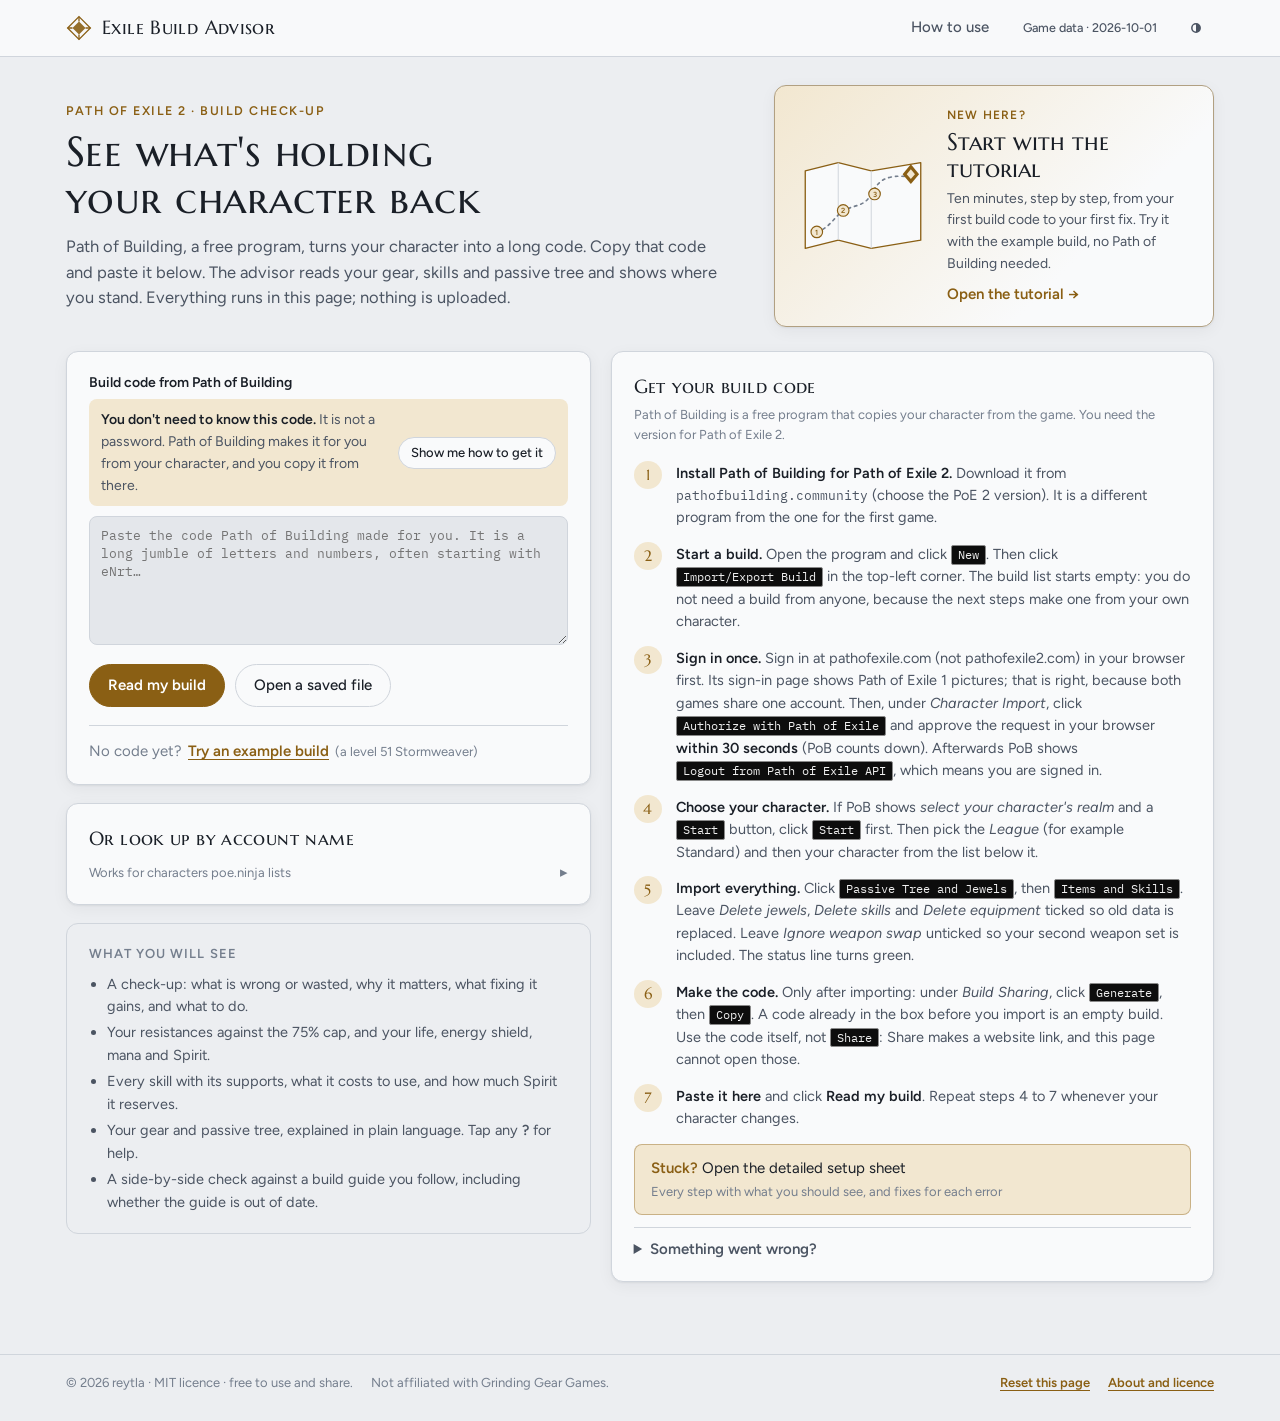
